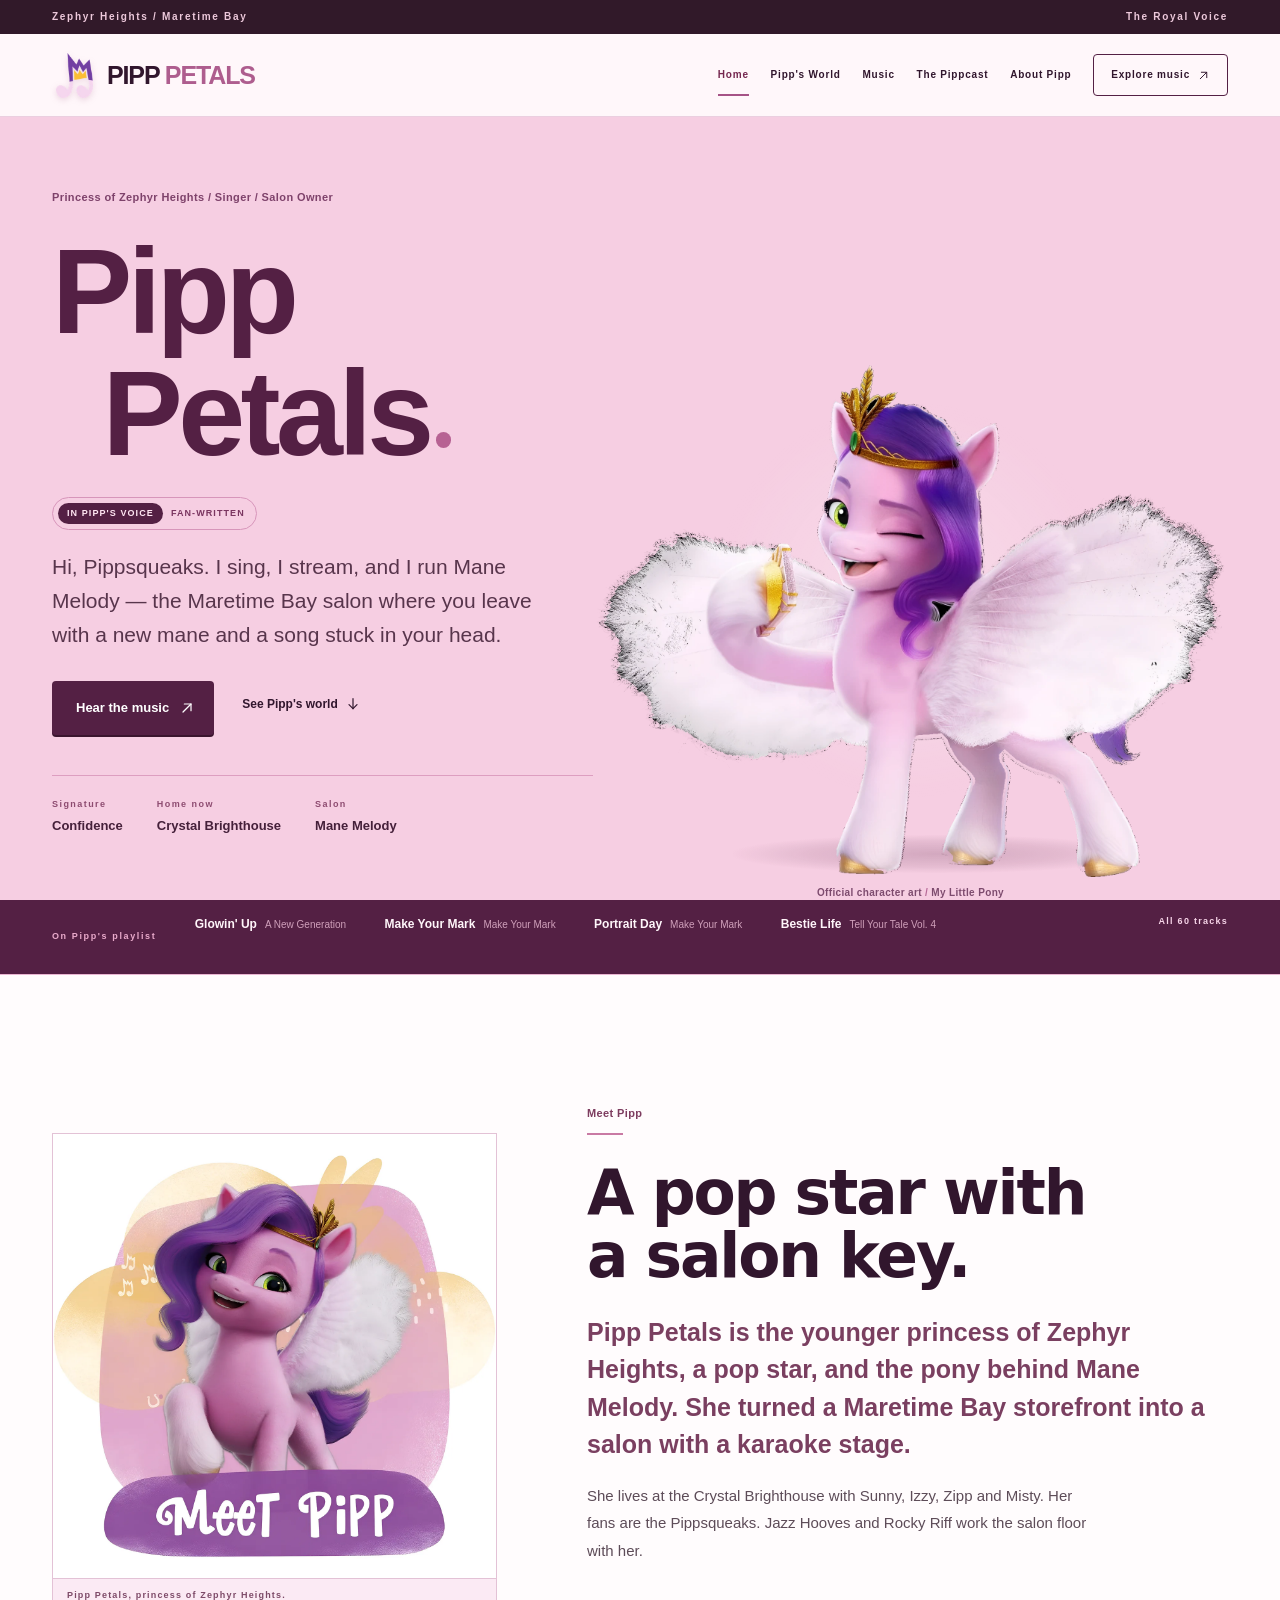
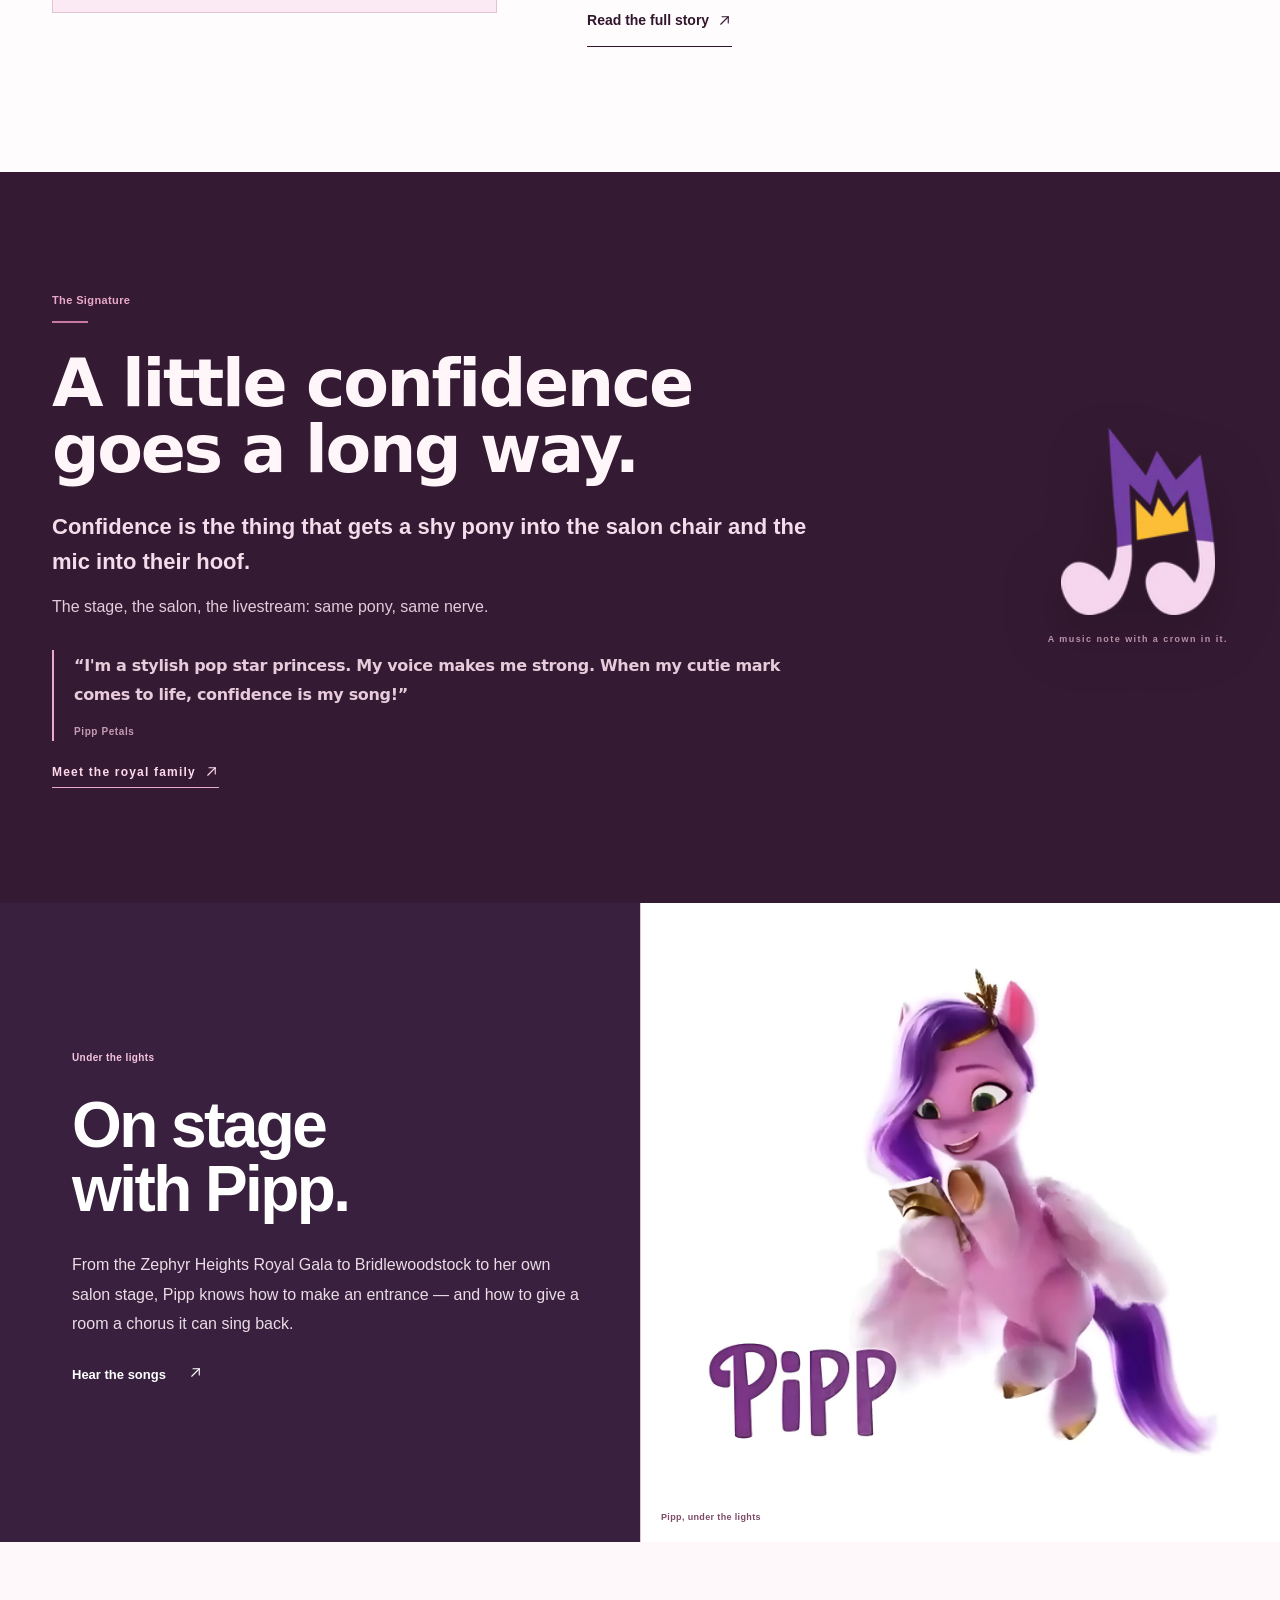
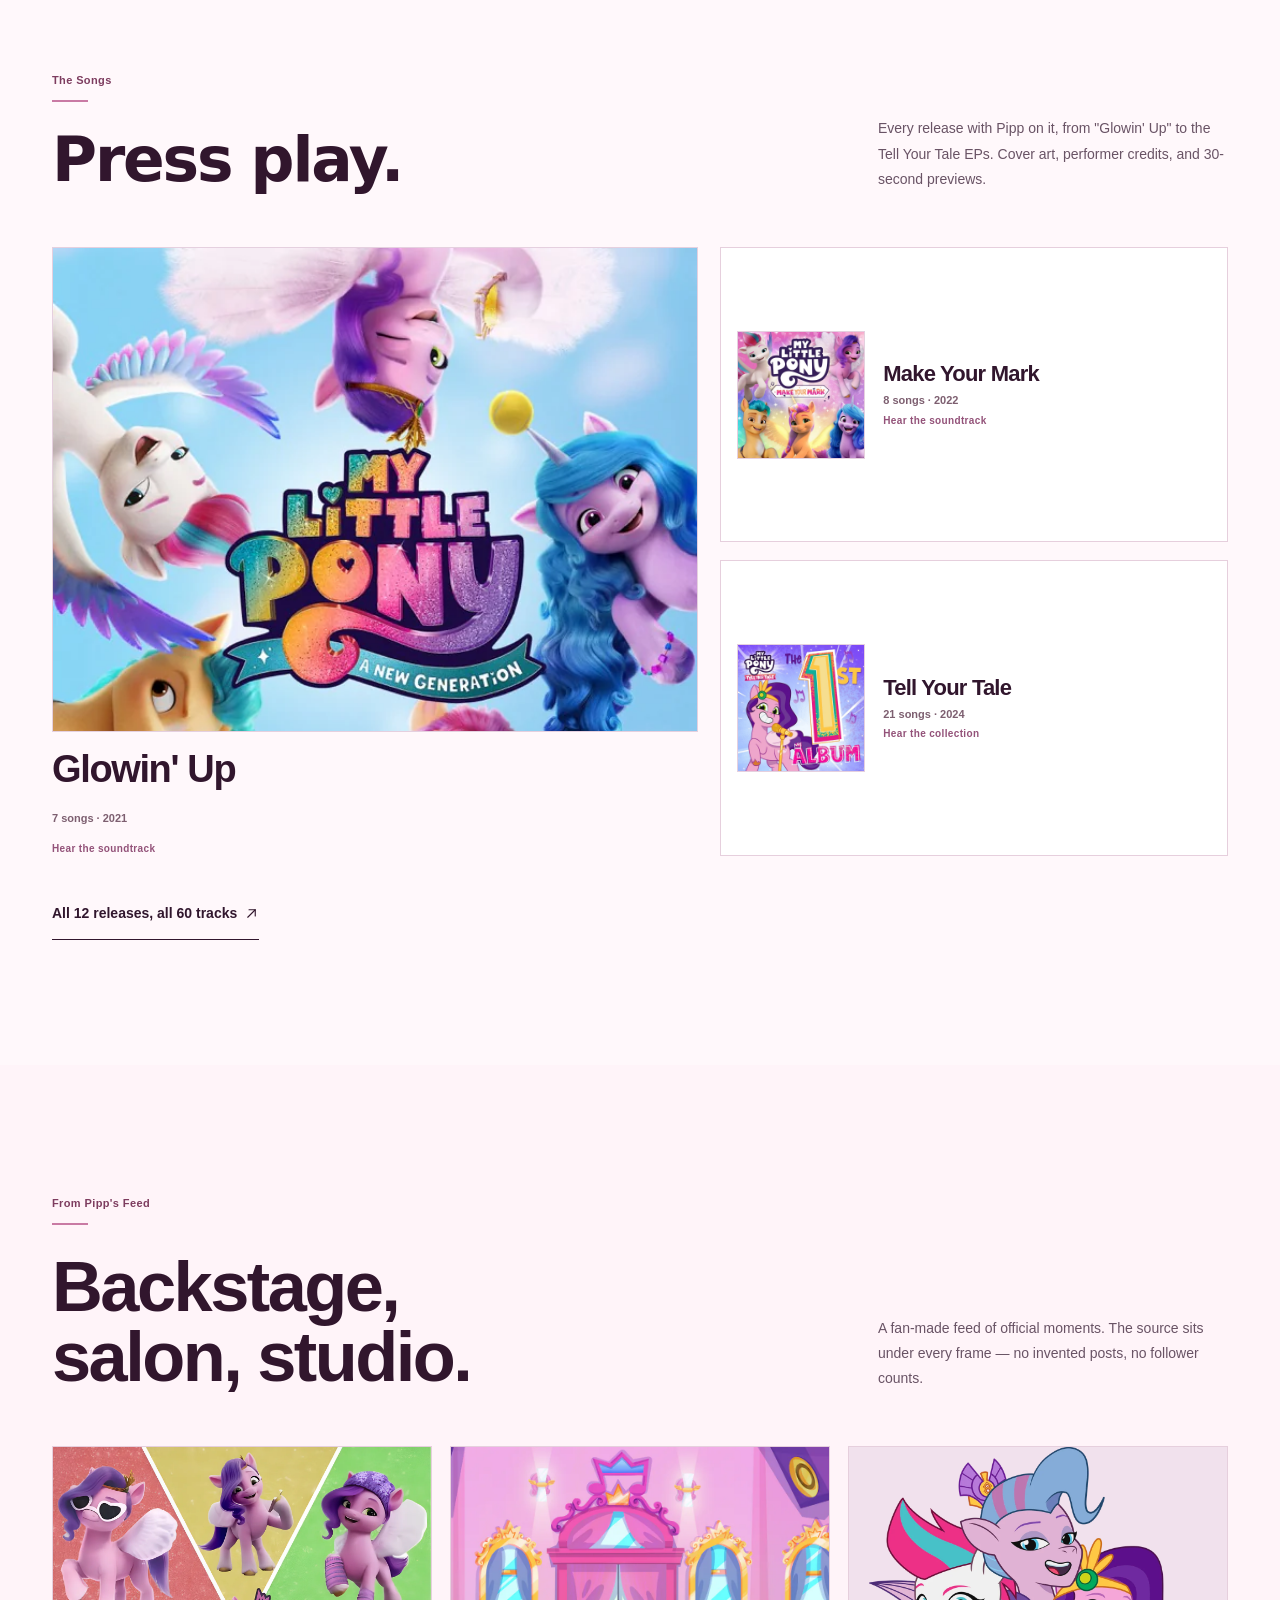
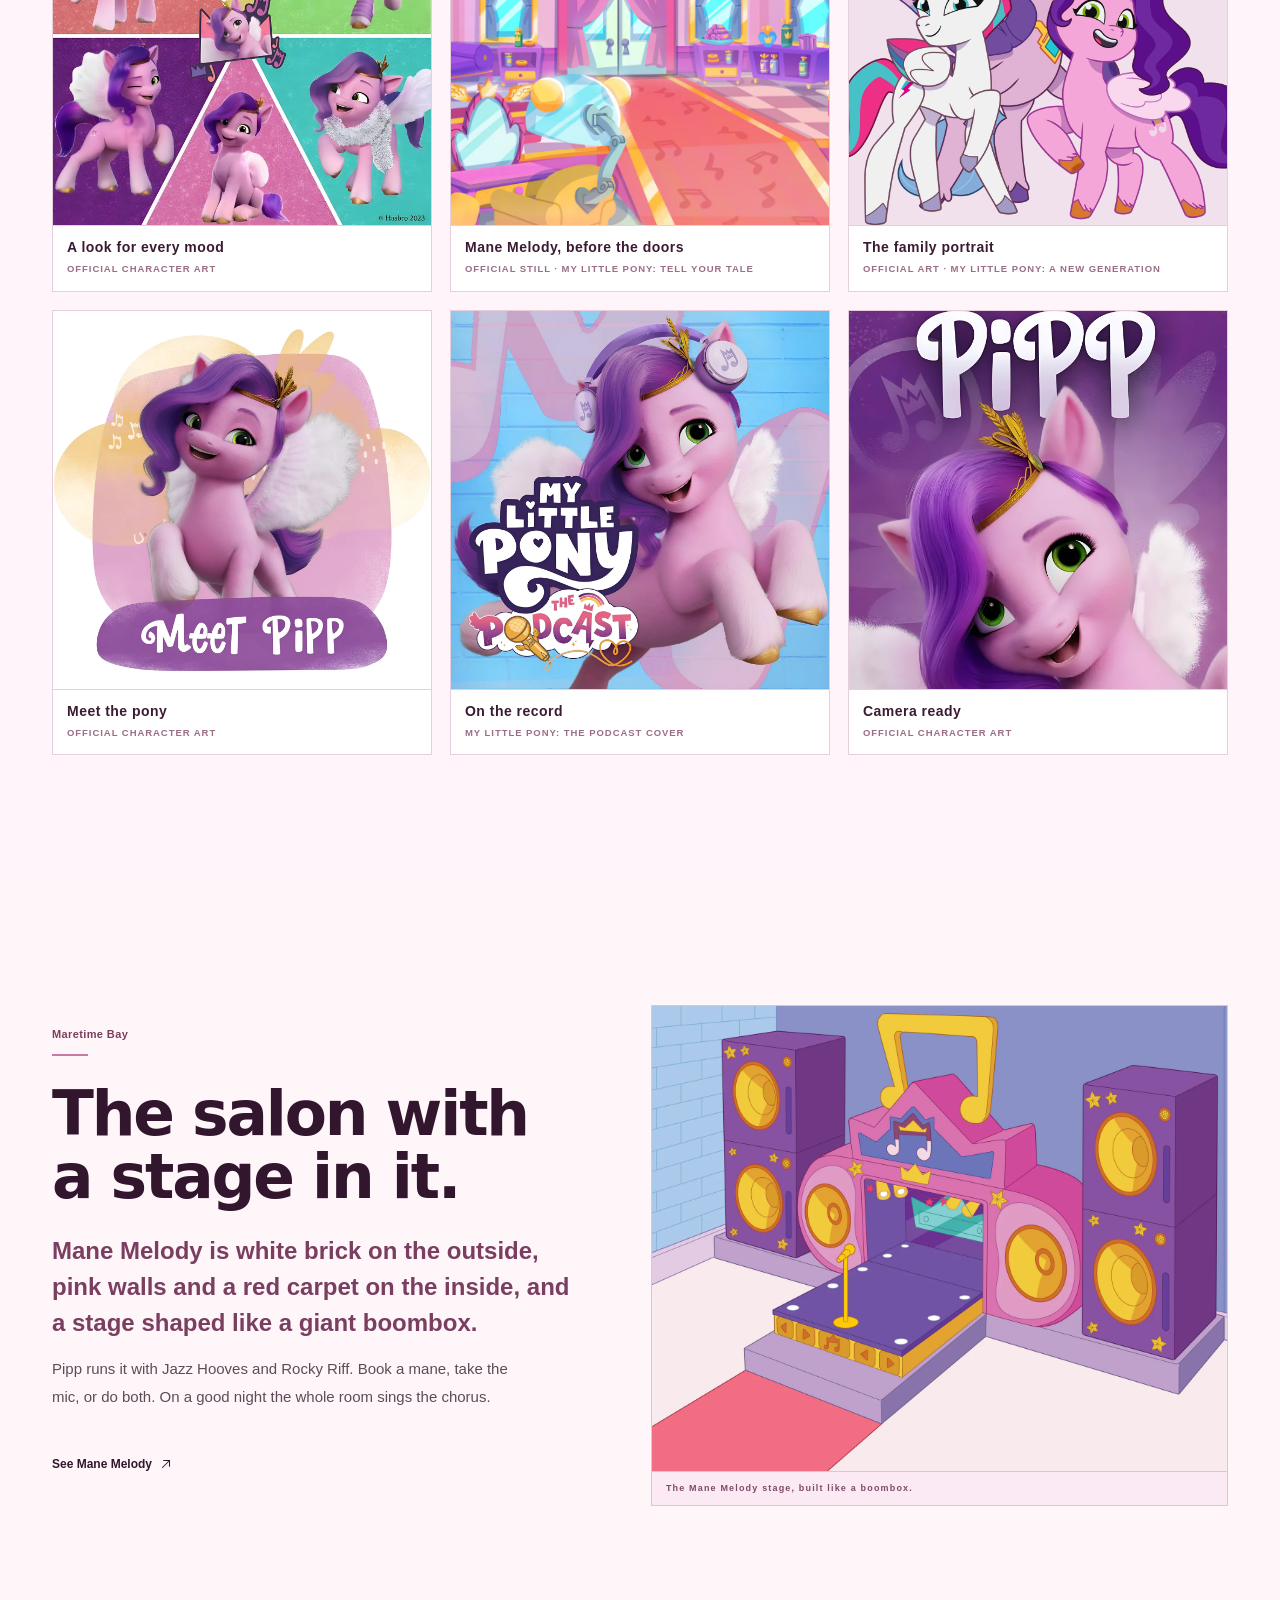
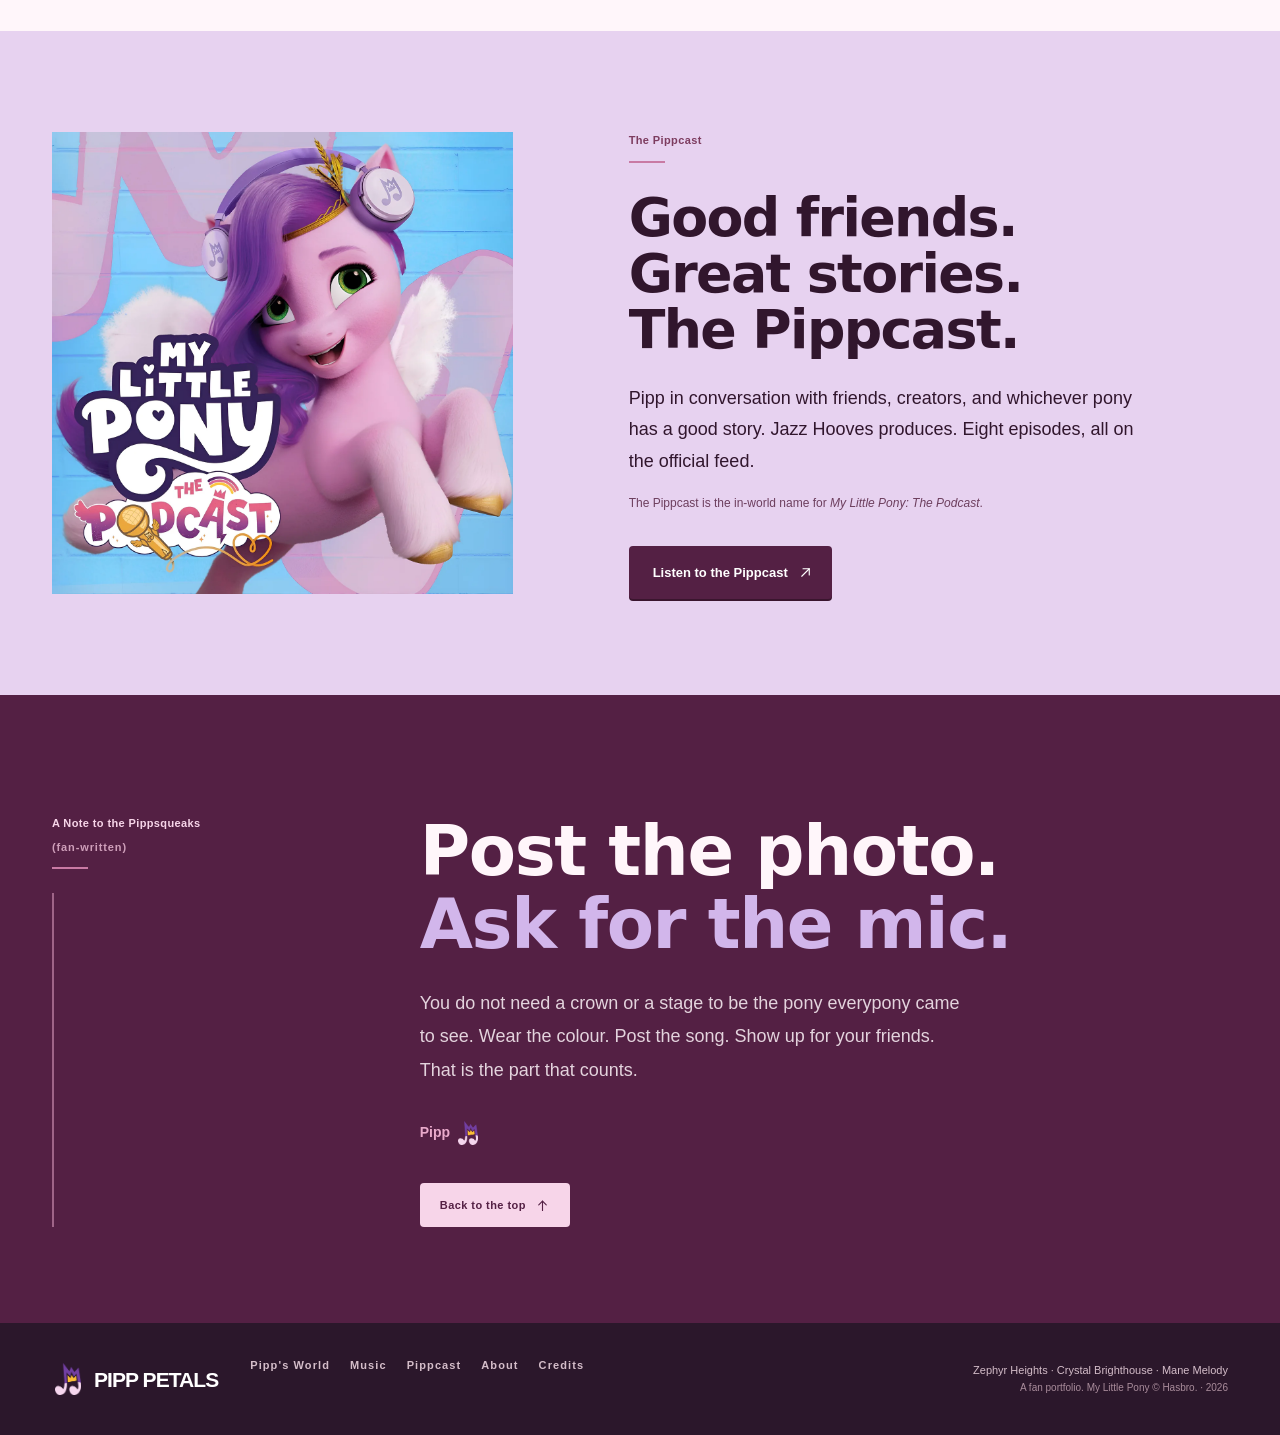
==== index.html @ ed2bafe2 "deploy: rebuild with Pipp's voice, sourced feed, and podcast episodes" ====
<!DOCTYPE html><html lang="en"> <head><meta charset="utf-8"><meta name="viewport" content="width=device-width, initial-scale=1"><meta name="theme-color" content="#fff7fa"><meta name="description" content="Pipp Petals, princess of Zephyr Heights and pop star. Songs, the Crystal Brighthouse, and Mane Melody in Maretime Bay."><meta property="og:title" content="Pipp Petals | The Royal Voice"><meta property="og:description" content="Pipp Petals, princess of Zephyr Heights and pop star. Songs, the Crystal Brighthouse, and Mane Melody in Maretime Bay."><meta property="og:type" content="website"><meta property="og:url" content="https://pipp.pony.my.id/"><meta property="og:image" content="https://pipp.pony.my.id/assets/media/og-cover.jpg"><meta property="og:image:width" content="1200"><meta property="og:image:height" content="630"><meta name="twitter:card" content="summary_large_image"><title>Pipp Petals | The Royal Voice</title><link rel="canonical" href="https://pipp.pony.my.id/"><link rel="icon" type="image/webp" href="/assets/media/pipp-cutiemark.webp"><link rel="apple-touch-icon" href="/assets/media/pipp-cutiemark.webp"><script>
      // Runs before paint: enables JS-only motion and guarantees that a
      // broken motion bundle can never leave content invisible.
      document.documentElement.classList.add('has-js', 'js');
      const failSafe = setTimeout(function () {
        if (!document.documentElement.classList.contains('motion-ready')) {
          document.documentElement.classList.add('motion-failed');
        }
      }, 2600);
      document.fonts?.ready.then(function () {
        clearTimeout(failSafe);
        document.documentElement.classList.add('fonts-ready');
        document.documentElement.classList.remove('motion-failed');
      });
    </script><link rel="stylesheet" href="/_astro/about.cPPnkASS.css">
<link rel="stylesheet" href="/_astro/about.ViKIAbC6.css">
<link rel="stylesheet" href="/_astro/index.CbVmi0BK.css"></head> <body class> <a class="skip-link" href="#main">Skip to content</a> <div class="scroll-progress" aria-hidden="true"></div> <div class="topline" data-astro-cid-3ef6ksr2> <div class="shell" data-astro-cid-3ef6ksr2> <span data-astro-cid-3ef6ksr2>Zephyr Heights <b aria-hidden="true" data-astro-cid-3ef6ksr2>/</b> Maretime Bay</span> <span data-astro-cid-3ef6ksr2>The Royal Voice</span> </div> </div> <header class="site-header" id="top" data-astro-cid-3ef6ksr2> <div class="shell nav-inner" data-astro-cid-3ef6ksr2> <a class="wordmark" href="/" aria-label="Pipp Petals, home" data-astro-cid-3ef6ksr2> <img class="brand-cutiemark" src="/assets/media/pipp-cutiemark.webp" alt="" width="45" height="55" data-astro-cid-3ef6ksr2> <span data-astro-cid-3ef6ksr2>PIPP <em data-astro-cid-3ef6ksr2>PETALS</em></span> </a> <nav class="main-nav" id="main-nav" aria-label="Main navigation" data-astro-cid-3ef6ksr2> <a href="/" data-nav="home" aria-current="page" data-astro-cid-3ef6ksr2> Home </a><a href="/world/" data-nav="world" data-astro-cid-3ef6ksr2> Pipp&#39;s World </a><a href="/music/" data-nav="music" data-astro-cid-3ef6ksr2> Music </a><a href="/podcast/" data-nav="podcast" data-astro-cid-3ef6ksr2> The Pippcast </a><a href="/about/" data-nav="about" data-astro-cid-3ef6ksr2> About Pipp </a> <a class="nav-cta" href="/music/" data-astro-cid-3ef6ksr2>Explore music <svg class width="13" height="13" viewBox="0 0 24 24" fill="none" aria-hidden="true" focusable="false"> <g stroke="currentColor" stroke-width="1.8" stroke-linecap="round" stroke-linejoin="round"> <path d="M6 18 18 6"></path> <path d="M8 6h10v10"></path> </g>             </svg></a> </nav> <button class="menu-toggle" type="button" aria-expanded="false" aria-controls="mobile-nav" aria-label="Open navigation" data-astro-cid-3ef6ksr2> <span data-astro-cid-3ef6ksr2></span><span data-astro-cid-3ef6ksr2></span> </button> </div> </header> <!-- Mobile drawer: a real overlay, so it can never widen the document. --> <div class="mobile-nav" id="mobile-nav" data-open="false" role="dialog" aria-modal="true" aria-label="Site navigation" inert data-astro-cid-3ef6ksr2> <div class="mobile-nav-inner" data-astro-cid-3ef6ksr2> <p class="mobile-nav-eyebrow" data-astro-cid-3ef6ksr2>Menu</p> <nav aria-label="Mobile navigation" data-astro-cid-3ef6ksr2> <ul data-astro-cid-3ef6ksr2> <li style="--i:0" data-astro-cid-3ef6ksr2> <a href="/" aria-current="page" data-astro-cid-3ef6ksr2> <span class="mobile-nav-index" data-astro-cid-3ef6ksr2>01</span> Home </a> </li><li style="--i:1" data-astro-cid-3ef6ksr2> <a href="/world/" data-astro-cid-3ef6ksr2> <span class="mobile-nav-index" data-astro-cid-3ef6ksr2>02</span> Pipp&#39;s World </a> </li><li style="--i:2" data-astro-cid-3ef6ksr2> <a href="/music/" data-astro-cid-3ef6ksr2> <span class="mobile-nav-index" data-astro-cid-3ef6ksr2>03</span> Music </a> </li><li style="--i:3" data-astro-cid-3ef6ksr2> <a href="/podcast/" data-astro-cid-3ef6ksr2> <span class="mobile-nav-index" data-astro-cid-3ef6ksr2>04</span> The Pippcast </a> </li><li style="--i:4" data-astro-cid-3ef6ksr2> <a href="/about/" data-astro-cid-3ef6ksr2> <span class="mobile-nav-index" data-astro-cid-3ef6ksr2>05</span> About Pipp </a> </li> </ul> </nav> <a class="mobile-nav-cta" href="/music/" data-astro-cid-3ef6ksr2>Explore music <svg class width="16" height="16" viewBox="0 0 24 24" fill="none" aria-hidden="true" focusable="false"> <g stroke="currentColor" stroke-width="1.8" stroke-linecap="round" stroke-linejoin="round"> <path d="M6 18 18 6"></path> <path d="M8 6h10v10"></path> </g>             </svg></a> </div> </div>  <main id="main">  <section class="hero hero-v2" aria-labelledby="hero-title" data-astro-cid-j7pv25f6> <div class="shell hero-layout" data-astro-cid-j7pv25f6> <div class="hero-copy" data-astro-cid-j7pv25f6> <p class="hero-overline" data-astro-cid-j7pv25f6>Princess of Zephyr Heights / Singer / Salon Owner</p> <h1 id="hero-title" class="text-display" style="line-height:1.02" data-astro-cid-j7pv25f6> <span class="hero-line" data-astro-cid-j7pv25f6>Pipp</span><span class="hero-line" data-astro-cid-j7pv25f6>Petals<span class="hero-period" data-astro-cid-j7pv25f6>.</span></span> </h1> <p class="voice-chip" data-astro-cid-j7pv25f6><span data-astro-cid-j7pv25f6>In Pipp's voice</span> Fan-written</p> <p class="hero-intro" data-astro-cid-j7pv25f6>Hi, Pippsqueaks. I sing, I stream, and I run Mane Melody — the Maretime Bay salon where you leave with a new mane and a song stuck in your head.</p> <div class="hero-actions" data-astro-cid-j7pv25f6> <a class="pill-link" href="/music/" data-astro-cid-j7pv25f6>Hear the music <svg class width="16" height="16" viewBox="0 0 24 24" fill="none" aria-hidden="true" focusable="false"> <g stroke="currentColor" stroke-width="1.8" stroke-linecap="round" stroke-linejoin="round"> <path d="M6 18 18 6"></path> <path d="M8 6h10v10"></path> </g>             </svg></a> <a class="text-link" href="/world/" data-astro-cid-j7pv25f6>See Pipp's world <svg class width="16" height="16" viewBox="0 0 24 24" fill="none" aria-hidden="true" focusable="false">  <g stroke="currentColor" stroke-width="1.8" stroke-linecap="round" stroke-linejoin="round"> <path d="M12 4v15"></path> <path d="m6 13 6 6 6-6"></path> </g>            </svg></a> </div> <dl class="hero-facts" data-astro-cid-j7pv25f6> <div data-astro-cid-j7pv25f6><dt data-astro-cid-j7pv25f6>Signature</dt><dd data-astro-cid-j7pv25f6>Confidence</dd></div> <div data-astro-cid-j7pv25f6><dt data-astro-cid-j7pv25f6>Home now</dt><dd data-astro-cid-j7pv25f6>Crystal Brighthouse</dd></div> <div data-astro-cid-j7pv25f6><dt data-astro-cid-j7pv25f6>Salon</dt><dd data-astro-cid-j7pv25f6>Mane Melody</dd></div> </dl> </div> <div class="hero-art" data-astro-cid-j7pv25f6> <img class="hero-pony" src="/assets/media/pipp-hero.webp" width="1700" height="1370" alt="Pipp Petals winking with her wings spread and golden tiara" fetchpriority="high" data-astro-cid-j7pv25f6> <p class="hero-image-caption" data-astro-cid-j7pv25f6>Official character art <span aria-hidden="true" data-astro-cid-j7pv25f6>/</span> My Little Pony</p> </div> </div> <div class="setlist" data-astro-cid-j7pv25f6> <div class="shell setlist-inner" data-astro-cid-j7pv25f6> <p class="setlist-label" data-astro-cid-j7pv25f6>On Pipp's playlist</p> <ul data-astro-cid-j7pv25f6> <li data-astro-cid-j7pv25f6><a href="/music/#my-little-pony-a-new-generation-original-motion-picture-soundtrack" data-astro-cid-j7pv25f6><b data-astro-cid-j7pv25f6>Glowin' Up</b><span data-astro-cid-j7pv25f6>A New Generation</span></a></li> <li data-astro-cid-j7pv25f6><a href="/music/#make-your-mark" data-astro-cid-j7pv25f6><b data-astro-cid-j7pv25f6>Make Your Mark</b><span data-astro-cid-j7pv25f6>Make Your Mark</span></a></li> <li data-astro-cid-j7pv25f6><a href="/music/#make-your-mark" data-astro-cid-j7pv25f6><b data-astro-cid-j7pv25f6>Portrait Day</b><span data-astro-cid-j7pv25f6>Make Your Mark</span></a></li> <li data-astro-cid-j7pv25f6><a href="/music/#tell-your-tale-vol-4-ep" data-astro-cid-j7pv25f6><b data-astro-cid-j7pv25f6>Bestie Life</b><span data-astro-cid-j7pv25f6>Tell Your Tale Vol. 4</span></a></li> </ul> <a class="setlist-all" href="/music/" data-astro-cid-j7pv25f6>All 60 tracks</a> </div> </div> </section> <section class="section about" id="about" data-astro-cid-j7pv25f6> <div class="shell intro-grid" data-astro-cid-j7pv25f6> <figure class="intro-poster" data-astro-cid-j7pv25f6> <img height="1400" width="1400" loading="lazy" src="/assets/media/pipp-meet.webp" alt="Official Meet Pipp graphic with Pipp smiling beside floating music notes" data-astro-cid-j7pv25f6> <figcaption data-astro-cid-j7pv25f6>Pipp Petals, princess of Zephyr Heights.</figcaption> </figure> <div class="intro-copy" data-astro-cid-j7pv25f6> <span class="section-label" data-astro-cid-j7pv25f6>Meet Pipp</span> <h2 class="intro-title" data-astro-cid-j7pv25f6>A pop star with a salon key.</h2> <p class="lead" data-astro-cid-j7pv25f6>Pipp Petals is the younger princess of Zephyr Heights, a pop star, and the pony behind Mane Melody. She turned a Maretime Bay storefront into a salon with a karaoke stage.</p> <p data-astro-cid-j7pv25f6>She lives at the Crystal Brighthouse with Sunny, Izzy, Zipp and Misty. Her fans are the Pippsqueaks. Jazz Hooves and Rocky Riff work the salon floor with her.</p> <a class="editorial-link intro-link" href="/about/" data-astro-cid-j7pv25f6>Read the full story <svg class width="15" height="15" viewBox="0 0 24 24" fill="none" aria-hidden="true" focusable="false"> <g stroke="currentColor" stroke-width="1.8" stroke-linecap="round" stroke-linejoin="round"> <path d="M6 18 18 6"></path> <path d="M8 6h10v10"></path> </g>             </svg></a> </div> </div> </section> <section class="confidence" aria-labelledby="confidence-title" data-astro-cid-j7pv25f6> <div class="shell confidence-grid" data-astro-cid-j7pv25f6> <div class="confidence-copy" data-astro-cid-j7pv25f6> <span class="section-label" data-astro-cid-j7pv25f6>The Signature</span> <h2 id="confidence-title" data-astro-cid-j7pv25f6>A little confidence goes a long way.</h2> <p class="confidence-lead" data-astro-cid-j7pv25f6>Confidence is the thing that gets a shy pony into the salon chair and the mic into their hoof.</p> <p data-astro-cid-j7pv25f6>The stage, the salon, the livestream: same pony, same nerve.</p> <blockquote class="pull-quote" data-astro-cid-j7pv25f6> <p data-astro-cid-j7pv25f6>“I'm a stylish pop star princess. My voice makes me strong. When my cutie mark comes to life, confidence is my song!”</p> <footer data-astro-cid-j7pv25f6>Pipp Petals</footer> </blockquote> <a class="confidence-link" href="/world/#family" data-astro-cid-j7pv25f6>Meet the royal family <svg class width="15" height="15" viewBox="0 0 24 24" fill="none" aria-hidden="true" focusable="false"> <g stroke="currentColor" stroke-width="1.8" stroke-linecap="round" stroke-linejoin="round"> <path d="M6 18 18 6"></path> <path d="M8 6h10v10"></path> </g>             </svg></a> </div> <figure class="confidence-mark" data-astro-cid-j7pv25f6> <img src="/assets/media/pipp-cutiemark.webp" width="120" height="146" alt="Pipp Petals' cutie mark: two pale pink music notes beneath a gold crown" loading="lazy" data-astro-cid-j7pv25f6> <figcaption data-astro-cid-j7pv25f6>A music note with a crown in it.</figcaption> </figure> </div> </section> <section class="stage" id="stage" data-astro-cid-j7pv25f6> <div class="stage-image" data-astro-cid-j7pv25f6> <img height="1400" width="1400" loading="lazy" src="/assets/media/pipp-onstage.webp" alt="Pipp Petals holding a microphone" data-astro-cid-j7pv25f6> <p class="stage-caption" data-astro-cid-j7pv25f6>Pipp, under the lights</p> </div> <div class="stage-shade" data-astro-cid-j7pv25f6></div> <div class="shell stage-content" data-astro-cid-j7pv25f6> <p class="stage-kicker" data-astro-cid-j7pv25f6>Under the lights</p> <h2 data-astro-cid-j7pv25f6>On stage with Pipp.</h2> <p data-astro-cid-j7pv25f6>From the Zephyr Heights Royal Gala to Bridlewoodstock to her own salon stage, Pipp knows how to make an entrance — and how to give a room a chorus it can sing back.</p> <a class="stage-link" href="/music/" data-astro-cid-j7pv25f6>Hear the songs <svg class width="15" height="15" viewBox="0 0 24 24" fill="none" aria-hidden="true" focusable="false"> <g stroke="currentColor" stroke-width="1.8" stroke-linecap="round" stroke-linejoin="round"> <path d="M6 18 18 6"></path> <path d="M8 6h10v10"></path> </g>             </svg></a> </div> </section> <section class="section music" id="music" data-astro-cid-j7pv25f6> <div class="shell" data-astro-cid-j7pv25f6> <div class="section-intro" data-astro-cid-j7pv25f6> <div data-astro-cid-j7pv25f6> <span class="section-label" data-astro-cid-j7pv25f6>The Songs</span> <h2 class="music-title" data-astro-cid-j7pv25f6>Press play.</h2> </div> <p data-astro-cid-j7pv25f6>Every release with Pipp on it, from "Glowin' Up" to the Tell Your Tale EPs. Cover art, performer credits, and 30-second previews.</p> </div> <div class="record-cards record-cards--editorial" data-astro-cid-j7pv25f6> <a class="record-card record-card--lead" href="/music/#my-little-pony-a-new-generation-original-motion-picture-soundtrack" data-astro-cid-j7pv25f6> <figure class="record-art" data-astro-cid-j7pv25f6><img src="/assets/media/album-my-little-pony-a-new-generation-original-motion-picture-soundtrack.webp" alt="Official Glowin' Up single cover featuring Pipp" loading="lazy" data-astro-cid-j7pv25f6></figure> <span class="record-name" data-astro-cid-j7pv25f6>Glowin' Up</span><span class="record-meta" data-astro-cid-j7pv25f6>7 songs · 2021</span><span class="record-action" data-astro-cid-j7pv25f6>Hear the soundtrack</span> </a> <div class="record-stack" data-astro-cid-j7pv25f6> <a class="record-card record-card--row" href="/music/#make-your-mark" data-astro-cid-j7pv25f6> <figure class="record-art" data-astro-cid-j7pv25f6><img src="/assets/media/album-make-your-mark.webp" alt="Official Make Your Mark soundtrack cover" loading="lazy" data-astro-cid-j7pv25f6></figure> <span data-astro-cid-j7pv25f6><span class="record-name" data-astro-cid-j7pv25f6>Make Your Mark</span><span class="record-meta" data-astro-cid-j7pv25f6>8 songs · 2022</span><span class="record-action" data-astro-cid-j7pv25f6>Hear the soundtrack</span></span> </a> <a class="record-card record-card--row" href="/music/#tell-your-tale-vol-1" data-astro-cid-j7pv25f6> <figure class="record-art" data-astro-cid-j7pv25f6><img src="/assets/media/album-tell-your-tale-vol-1.webp" alt="Official Tell Your Tale complete collection cover" loading="lazy" data-astro-cid-j7pv25f6></figure> <span data-astro-cid-j7pv25f6><span class="record-name" data-astro-cid-j7pv25f6>Tell Your Tale</span><span class="record-meta" data-astro-cid-j7pv25f6>21 songs · 2024</span><span class="record-action" data-astro-cid-j7pv25f6>Hear the collection</span></span> </a> </div> </div> <a class="editorial-link" href="/music/" data-astro-cid-j7pv25f6>All 12 releases, all 60 tracks <svg class width="15" height="15" viewBox="0 0 24 24" fill="none" aria-hidden="true" focusable="false"> <g stroke="currentColor" stroke-width="1.8" stroke-linecap="round" stroke-linejoin="round"> <path d="M6 18 18 6"></path> <path d="M8 6h10v10"></path> </g>             </svg></a> </div> </section> <section class="section feed" id="feed" data-astro-cid-j7pv25f6> <div class="shell" data-astro-cid-j7pv25f6> <div class="section-intro" data-astro-cid-j7pv25f6> <div data-astro-cid-j7pv25f6> <span class="section-label" data-astro-cid-j7pv25f6>From Pipp's Feed</span> <h2 data-astro-cid-j7pv25f6>Backstage, salon, studio.</h2> </div> <p data-astro-cid-j7pv25f6>A fan-made feed of official moments. The source sits under every frame — no invented posts, no follower counts.</p> </div> <div class="feed-rail" data-embla data-gallery data-astro-cid-j7pv25f6> <div class="embla-viewport" data-embla-viewport data-astro-cid-j7pv25f6> <div class="embla-container feed-grid" data-embla-container data-astro-cid-j7pv25f6> <figure class="feed-card" data-astro-cid-j7pv25f6> <a href="/assets/media/pipp-looks.webp" data-pswp-width="1400" data-pswp-height="1400" aria-label="Open: a look for every mood" data-astro-cid-j7pv25f6> <img height="1400" width="1400" loading="lazy" src="/assets/media/pipp-looks.webp" alt="A collage of Pipp Petals in six different outfits and moods" data-astro-cid-j7pv25f6> </a> <figcaption data-astro-cid-j7pv25f6><strong data-astro-cid-j7pv25f6>A look for every mood</strong><span data-astro-cid-j7pv25f6>Official character art</span></figcaption> </figure> <figure class="feed-card" data-astro-cid-j7pv25f6> <a href="/assets/media/pipp-salon.webp" data-pswp-width="1600" data-pswp-height="900" aria-label="Open: Mane Melody before the doors" data-astro-cid-j7pv25f6> <img height="900" width="1600" loading="lazy" src="/assets/media/pipp-salon.webp" alt="The inside of Mane Melody: pink walls, gold mirrors, styling chairs and a red carpet" data-astro-cid-j7pv25f6> </a> <figcaption data-astro-cid-j7pv25f6><strong data-astro-cid-j7pv25f6>Mane Melody, before the doors</strong><span data-astro-cid-j7pv25f6>Official still · My Little Pony: Tell Your Tale</span></figcaption> </figure> <figure class="feed-card" data-astro-cid-j7pv25f6> <a href="/assets/media/pipp-royal-family.webp" data-pswp-width="1400" data-pswp-height="1256" aria-label="Open: the family portrait" data-astro-cid-j7pv25f6> <img height="1256" width="1400" loading="lazy" src="/assets/media/pipp-royal-family.webp" alt="Zipp Storm, Queen Haven and Pipp Petals standing together" data-astro-cid-j7pv25f6> </a> <figcaption data-astro-cid-j7pv25f6><strong data-astro-cid-j7pv25f6>The family portrait</strong><span data-astro-cid-j7pv25f6>Official art · My Little Pony: A New Generation</span></figcaption> </figure> <figure class="feed-card" data-astro-cid-j7pv25f6> <a href="/assets/media/pipp-meet.webp" data-pswp-width="1400" data-pswp-height="1400" aria-label="Open: meet the pony" data-astro-cid-j7pv25f6> <img height="1400" width="1400" loading="lazy" src="/assets/media/pipp-meet.webp" alt="Meet Pipp graphic with Pipp smiling beside floating music notes" data-astro-cid-j7pv25f6> </a> <figcaption data-astro-cid-j7pv25f6><strong data-astro-cid-j7pv25f6>Meet the pony</strong><span data-astro-cid-j7pv25f6>Official character art</span></figcaption> </figure> <figure class="feed-card" data-astro-cid-j7pv25f6> <a href="/assets/media/pipp-podcast.webp" data-pswp-width="1400" data-pswp-height="1400" aria-label="Open: on the record" data-astro-cid-j7pv25f6> <img height="1400" width="1400" loading="lazy" src="/assets/media/pipp-podcast.webp" alt="The Pippcast artwork with Pipp wearing purple headphones" data-astro-cid-j7pv25f6> </a> <figcaption data-astro-cid-j7pv25f6><strong data-astro-cid-j7pv25f6>On the record</strong><span data-astro-cid-j7pv25f6>My Little Pony: The Podcast cover</span></figcaption> </figure> <figure class="feed-card" data-astro-cid-j7pv25f6> <a href="/assets/media/pipp-cover.webp" data-pswp-width="1400" data-pswp-height="1731" aria-label="Open: camera ready" data-astro-cid-j7pv25f6> <img height="1731" width="1400" loading="lazy" src="/assets/media/pipp-cover.webp" alt="Pipp Petals with her violet mane against a purple backdrop" data-astro-cid-j7pv25f6> </a> <figcaption data-astro-cid-j7pv25f6><strong data-astro-cid-j7pv25f6>Camera ready</strong><span data-astro-cid-j7pv25f6>Official character art</span></figcaption> </figure> </div> </div> <div class="embla-controls" data-astro-cid-j7pv25f6> <button type="button" data-embla-prev aria-label="Previous frame" data-astro-cid-j7pv25f6><svg class width="18" height="18" viewBox="0 0 24 24" fill="none" aria-hidden="true" focusable="false">    <g stroke="currentColor" stroke-width="1.8" stroke-linecap="round" stroke-linejoin="round"> <path d="M20 12H5"></path> <path d="m11 6-6 6 6 6"></path> </g>          </svg></button> <p data-embla-status aria-live="polite" data-astro-cid-j7pv25f6>1 / 6</p> <button type="button" data-embla-next aria-label="Next frame" data-astro-cid-j7pv25f6><svg class width="18" height="18" viewBox="0 0 24 24" fill="none" aria-hidden="true" focusable="false">     <g stroke="currentColor" stroke-width="1.8" stroke-linecap="round" stroke-linejoin="round"> <path d="M4 12h15"></path> <path d="m13 6 6 6-6 6"></path> </g>         </svg></button> </div> </div> </div> </section> <section class="section melody-feature" id="melody" data-astro-cid-j7pv25f6> <div class="shell melody-grid" data-astro-cid-j7pv25f6> <div class="melody-copy" data-astro-cid-j7pv25f6> <span class="section-label" data-astro-cid-j7pv25f6>Maretime Bay</span> <h2 data-astro-cid-j7pv25f6>The salon with a stage in it.</h2> <p class="lead" data-astro-cid-j7pv25f6>Mane Melody is white brick on the outside, pink walls and a red carpet on the inside, and a stage shaped like a giant boombox.</p> <p data-astro-cid-j7pv25f6>Pipp runs it with Jazz Hooves and Rocky Riff. Book a mane, take the mic, or do both. On a good night the whole room sings the chorus.</p> <a class="underline-link" href="/world/#mane-melody" data-astro-cid-j7pv25f6>See Mane Melody <svg class width="14" height="14" viewBox="0 0 24 24" fill="none" aria-hidden="true" focusable="false"> <g stroke="currentColor" stroke-width="1.8" stroke-linecap="round" stroke-linejoin="round"> <path d="M6 18 18 6"></path> <path d="M8 6h10v10"></path> </g>             </svg></a> </div> <figure class="melody-photo" data-astro-cid-j7pv25f6> <img height="1294" width="1600" loading="lazy" src="/assets/media/pipp-melody.webp" alt="The Mane Melody stage, shaped like a giant pink and purple boombox" data-astro-cid-j7pv25f6> <figcaption data-astro-cid-j7pv25f6>The Mane Melody stage, built like a boombox.</figcaption> </figure> </div> </section> <section class="podcast-teaser" data-astro-cid-j7pv25f6> <div class="shell podcast-teaser-inner" data-astro-cid-j7pv25f6> <figure class="teaser-art" data-astro-cid-j7pv25f6> <img src="/assets/media/pipp-podcast.webp" alt="The Pippcast artwork with Pipp in headphones" loading="lazy" width="1400" height="1400" data-astro-cid-j7pv25f6> </figure> <div class="teaser-copy" data-astro-cid-j7pv25f6> <span class="section-label" data-astro-cid-j7pv25f6>The Pippcast</span> <h2 data-astro-cid-j7pv25f6>Good friends. Great stories. The Pippcast.</h2> <p data-astro-cid-j7pv25f6>Pipp in conversation with friends, creators, and whichever pony has a good story. Jazz Hooves produces. Eight episodes, all on the official feed.</p> <p class="teaser-note" data-astro-cid-j7pv25f6>The Pippcast is the in-world name for <em data-astro-cid-j7pv25f6>My Little Pony: The Podcast</em>.</p> <a class="pill-link" href="/podcast/" data-astro-cid-j7pv25f6>Listen to the Pippcast <svg class width="15" height="15" viewBox="0 0 24 24" fill="none" aria-hidden="true" focusable="false"> <g stroke="currentColor" stroke-width="1.8" stroke-linecap="round" stroke-linejoin="round"> <path d="M6 18 18 6"></path> <path d="M8 6h10v10"></path> </g>             </svg></a> </div> </div> </section> <section id="pippsqueaks" class="note-panel" data-astro-cid-j7pv25f6> <div class="shell note-grid" data-astro-cid-j7pv25f6> <aside class="note-side" data-astro-cid-j7pv25f6> <p class="section-label" data-astro-cid-j7pv25f6>A Note to the Pippsqueaks <span data-astro-cid-j7pv25f6>(fan-written)</span></p> <span class="note-rule" aria-hidden="true" data-astro-cid-j7pv25f6></span> </aside> <div class="note-body" data-astro-cid-j7pv25f6> <h2 class="note-title" data-astro-cid-j7pv25f6>Post the photo.<br data-astro-cid-j7pv25f6><em data-astro-cid-j7pv25f6>Ask for the mic.</em></h2> <p class="note-copy" data-astro-cid-j7pv25f6>You do not need a crown or a stage to be the pony everypony came to see. Wear the colour. Post the song. Show up for your friends. That is the part that counts.</p> <p class="note-sign" data-astro-cid-j7pv25f6><span data-astro-cid-j7pv25f6>Pipp</span><img src="/assets/media/pipp-cutiemark.webp" width="24" height="29" alt="" loading="lazy" data-astro-cid-j7pv25f6></p> <a href="#top" class="note-btn" data-astro-cid-j7pv25f6>Back to the top <svg class width="15" height="15" viewBox="0 0 24 24" fill="none" aria-hidden="true" focusable="false">   <g stroke="currentColor" stroke-width="1.8" stroke-linecap="round" stroke-linejoin="round"> <path d="M12 20V5"></path> <path d="m6 11 6-6 6 6"></path> </g>           </svg></a> </div> </div> </section> <script type="module" src="/_astro/index.astro_astro_type_script_index_0_lang.C83pRBqP.js"></script>  </main> <footer class="footer" data-astro-cid-sz7xmlte> <div class="shell footer-inner" data-astro-cid-sz7xmlte> <a href="/" class="footer-brand" aria-label="Pipp Petals, home" data-astro-cid-sz7xmlte> <img src="/assets/media/pipp-cutiemark.webp" alt="" width="32" height="39" loading="lazy" data-astro-cid-sz7xmlte>
PIPP PETALS
</a> <nav class="footer-nav" aria-label="Footer" data-astro-cid-sz7xmlte> <a href="/world/" data-astro-cid-sz7xmlte>Pipp's World</a> <a href="/music/" data-astro-cid-sz7xmlte>Music</a> <a href="/podcast/" data-astro-cid-sz7xmlte>Pippcast</a> <a href="/about/" data-astro-cid-sz7xmlte>About</a> <a href="/credits/" data-astro-cid-sz7xmlte>Credits</a> </nav> <div class="footer-meta" data-astro-cid-sz7xmlte> <p data-astro-cid-sz7xmlte>Zephyr Heights · Crystal Brighthouse · Mane Melody</p> <p class="footer-note" data-astro-cid-sz7xmlte>
A fan portfolio. My Little Pony © Hasbro. <span data-astro-cid-sz7xmlte>·</span> 2026 </p> </div> </div> </footer>  <button class="back-top" type="button" aria-label="Back to top"><svg class width="20" height="20" viewBox="0 0 24 24" fill="none" aria-hidden="true" focusable="false">   <g stroke="currentColor" stroke-width="1.8" stroke-linecap="round" stroke-linejoin="round"> <path d="M12 20V5"></path> <path d="m6 11 6-6 6 6"></path> </g>           </svg></button> <script type="module" src="/_astro/Base.astro_astro_type_script_index_0_lang.uuHdIfp0.js"></script> </body> </html>
---- _astro/about.cPPnkASS.css ----
/*! PhotoSwipe main CSS by Dmytro Semenov | photoswipe.com */.pswp{--pswp-bg: #000;--pswp-placeholder-bg: #222;--pswp-root-z-index: 100000;--pswp-preloader-color: rgba(79, 79, 79, .4);--pswp-preloader-color-secondary: rgba(255, 255, 255, .9);--pswp-icon-color: #fff;--pswp-icon-color-secondary: #4f4f4f;--pswp-icon-stroke-color: #4f4f4f;--pswp-icon-stroke-width: 2px;--pswp-error-text-color: var(--pswp-icon-color)}.pswp{position:fixed;top:0;left:0;width:100%;height:100%;z-index:var(--pswp-root-z-index);display:none;touch-action:none;outline:0;opacity:.003;contain:layout style size;-webkit-tap-highlight-color:rgba(0,0,0,0)}.pswp:focus{outline:0}.pswp *{box-sizing:border-box}.pswp img{max-width:none}.pswp--open{display:block}.pswp,.pswp__bg{transform:translateZ(0);will-change:opacity}.pswp__bg{opacity:.005;background:var(--pswp-bg)}.pswp,.pswp__scroll-wrap{overflow:hidden}.pswp__scroll-wrap,.pswp__bg,.pswp__container,.pswp__item,.pswp__content,.pswp__img,.pswp__zoom-wrap{position:absolute;top:0;left:0;width:100%;height:100%}.pswp__img,.pswp__zoom-wrap{width:auto;height:auto}.pswp--click-to-zoom.pswp--zoom-allowed .pswp__img{cursor:-webkit-zoom-in;cursor:-moz-zoom-in;cursor:zoom-in}.pswp--click-to-zoom.pswp--zoomed-in .pswp__img{cursor:move;cursor:-webkit-grab;cursor:-moz-grab;cursor:grab}.pswp--click-to-zoom.pswp--zoomed-in .pswp__img:active{cursor:-webkit-grabbing;cursor:-moz-grabbing;cursor:grabbing}.pswp--no-mouse-drag.pswp--zoomed-in .pswp__img,.pswp--no-mouse-drag.pswp--zoomed-in .pswp__img:active,.pswp__img{cursor:-webkit-zoom-out;cursor:-moz-zoom-out;cursor:zoom-out}.pswp__container,.pswp__img,.pswp__button,.pswp__counter{-webkit-user-select:none;-moz-user-select:none;-ms-user-select:none;user-select:none}.pswp__item{z-index:1;overflow:hidden}.pswp__hidden{display:none!important}.pswp__content{pointer-events:none}.pswp__content>*{pointer-events:auto}.pswp__error-msg-container{display:grid}.pswp__error-msg{margin:auto;font-size:1em;line-height:1;color:var(--pswp-error-text-color)}.pswp .pswp__hide-on-close{opacity:.005;will-change:opacity;transition:opacity var(--pswp-transition-duration) cubic-bezier(.4,0,.22,1);z-index:10;pointer-events:none}.pswp--ui-visible .pswp__hide-on-close{opacity:1;pointer-events:auto}.pswp__button{position:relative;display:block;width:50px;height:60px;padding:0;margin:0;overflow:hidden;cursor:pointer;background:none;border:0;box-shadow:none;opacity:.85;-webkit-appearance:none;-webkit-touch-callout:none}.pswp__button:hover,.pswp__button:active,.pswp__button:focus{transition:none;padding:0;background:none;border:0;box-shadow:none;opacity:1}.pswp__button:disabled{opacity:.3;cursor:auto}.pswp__icn{fill:var(--pswp-icon-color);color:var(--pswp-icon-color-secondary)}.pswp__icn{position:absolute;top:14px;left:9px;width:32px;height:32px;overflow:hidden;pointer-events:none}.pswp__icn-shadow{stroke:var(--pswp-icon-stroke-color);stroke-width:var(--pswp-icon-stroke-width);fill:none}.pswp__icn:focus{outline:0}div.pswp__img--placeholder,.pswp__img--with-bg{background:var(--pswp-placeholder-bg)}.pswp__top-bar{position:absolute;left:0;top:0;width:100%;height:60px;display:flex;flex-direction:row;justify-content:flex-end;z-index:10;pointer-events:none!important}.pswp__top-bar>*{pointer-events:auto;will-change:opacity}.pswp__button--close{margin-right:6px}.pswp__button--arrow{position:absolute;width:75px;height:100px;top:50%;margin-top:-50px}.pswp__button--arrow:disabled{display:none;cursor:default}.pswp__button--arrow .pswp__icn{top:50%;margin-top:-30px;width:60px;height:60px;background:none;border-radius:0}.pswp--one-slide .pswp__button--arrow{display:none}.pswp--touch .pswp__button--arrow{visibility:hidden}.pswp--has_mouse .pswp__button--arrow{visibility:visible}.pswp__button--arrow--prev{right:auto;left:0}.pswp__button--arrow--next{right:0}.pswp__button--arrow--next .pswp__icn{left:auto;right:14px;transform:scaleX(-1)}.pswp__button--zoom{display:none}.pswp--zoom-allowed .pswp__button--zoom{display:block}.pswp--zoomed-in .pswp__zoom-icn-bar-v{display:none}.pswp__preloader{position:relative;overflow:hidden;width:50px;height:60px;margin-right:auto}.pswp__preloader .pswp__icn{opacity:0;transition:opacity .2s linear;animation:pswp-clockwise .6s linear infinite}.pswp__preloader--active .pswp__icn{opacity:.85}@keyframes pswp-clockwise{0%{transform:rotate(0)}to{transform:rotate(360deg)}}.pswp__counter{height:30px;margin-top:15px;margin-inline-start:20px;font-size:14px;line-height:30px;color:var(--pswp-icon-color);text-shadow:1px 1px 3px var(--pswp-icon-color-secondary);opacity:.85}.pswp--one-slide .pswp__counter{display:none}
---- _astro/about.ViKIAbC6.css ----
@font-face{font-family:Syne Variable;font-style:normal;font-display:swap;font-weight:400 800;src:url(/_astro/syne-greek-wght-normal.5tOOQDeJ.woff2) format("woff2-variations");unicode-range:U+0370-0377,U+037A-037F,U+0384-038A,U+038C,U+038E-03A1,U+03A3-03FF}@font-face{font-family:Syne Variable;font-style:normal;font-display:swap;font-weight:400 800;src:url(/_astro/syne-latin-ext-wght-normal.JjI8ZrW1.woff2) format("woff2-variations");unicode-range:U+0100-02BA,U+02BD-02C5,U+02C7-02CC,U+02CE-02D7,U+02DD-02FF,U+0304,U+0308,U+0329,U+1D00-1DBF,U+1E00-1E9F,U+1EF2-1EFF,U+2020,U+20A0-20AB,U+20AD-20C0,U+2113,U+2C60-2C7F,U+A720-A7FF}@font-face{font-family:Syne Variable;font-style:normal;font-display:swap;font-weight:400 800;src:url(/_astro/syne-latin-wght-normal.BVsvWWA4.woff2) format("woff2-variations");unicode-range:U+0000-00FF,U+0131,U+0152-0153,U+02BB-02BC,U+02C6,U+02DA,U+02DC,U+0304,U+0308,U+0329,U+2000-206F,U+20AC,U+2122,U+2191,U+2193,U+2212,U+2215,U+FEFF,U+FFFD}@font-face{font-family:DM Sans Variable;font-style:normal;font-display:swap;font-weight:100 1000;src:url(/_astro/dm-sans-latin-ext-wght-normal.BOFOeGcA.woff2) format("woff2-variations");unicode-range:U+0100-02BA,U+02BD-02C5,U+02C7-02CC,U+02CE-02D7,U+02DD-02FF,U+0304,U+0308,U+0329,U+1D00-1DBF,U+1E00-1E9F,U+1EF2-1EFF,U+2020,U+20A0-20AB,U+20AD-20C0,U+2113,U+2C60-2C7F,U+A720-A7FF}@font-face{font-family:DM Sans Variable;font-style:normal;font-display:swap;font-weight:100 1000;src:url(/_astro/dm-sans-latin-wght-normal.Xz1IZZA0.woff2) format("woff2-variations");unicode-range:U+0000-00FF,U+0131,U+0152-0153,U+02BB-02BC,U+02C6,U+02DA,U+02DC,U+0304,U+0308,U+0329,U+2000-206F,U+20AC,U+2122,U+2191,U+2193,U+2212,U+2215,U+FEFF,U+FFFD}/*! tailwindcss v4.3.4 | MIT License | https://tailwindcss.com */@layer properties{@supports (((-webkit-hyphens:none)) and (not (margin-trim:block))) or ((-moz-orient:inline) and (not (color:rgb(from red r g b)))){*,:before,:after,::backdrop{--tw-scale-x:1;--tw-scale-y:1;--tw-scale-z:1;--tw-rotate-x:initial;--tw-rotate-y:initial;--tw-rotate-z:initial;--tw-skew-x:initial;--tw-skew-y:initial;--tw-space-y-reverse:0;--tw-space-x-reverse:0;--tw-divide-y-reverse:0;--tw-border-style:solid;--tw-gradient-position:initial;--tw-gradient-from:#0000;--tw-gradient-via:#0000;--tw-gradient-to:#0000;--tw-gradient-stops:initial;--tw-gradient-via-stops:initial;--tw-gradient-from-position:0%;--tw-gradient-via-position:50%;--tw-gradient-to-position:100%;--tw-leading:initial;--tw-font-weight:initial;--tw-tracking:initial;--tw-shadow:0 0 #0000;--tw-shadow-color:initial;--tw-shadow-alpha:100%;--tw-inset-shadow:0 0 #0000;--tw-inset-shadow-color:initial;--tw-inset-shadow-alpha:100%;--tw-ring-color:initial;--tw-ring-shadow:0 0 #0000;--tw-inset-ring-color:initial;--tw-inset-ring-shadow:0 0 #0000;--tw-ring-inset:initial;--tw-ring-offset-width:0px;--tw-ring-offset-color:#fff;--tw-ring-offset-shadow:0 0 #0000;--tw-outline-style:solid;--tw-blur:initial;--tw-brightness:initial;--tw-contrast:initial;--tw-grayscale:initial;--tw-hue-rotate:initial;--tw-invert:initial;--tw-opacity:initial;--tw-saturate:initial;--tw-sepia:initial;--tw-drop-shadow:initial;--tw-drop-shadow-color:initial;--tw-drop-shadow-alpha:100%;--tw-drop-shadow-size:initial;--tw-backdrop-blur:initial;--tw-backdrop-brightness:initial;--tw-backdrop-contrast:initial;--tw-backdrop-grayscale:initial;--tw-backdrop-hue-rotate:initial;--tw-backdrop-invert:initial;--tw-backdrop-opacity:initial;--tw-backdrop-saturate:initial;--tw-backdrop-sepia:initial;--tw-duration:initial;--tw-ease:initial;--tw-text-shadow-color:initial;--tw-text-shadow-alpha:100%;--tw-translate-x:0;--tw-translate-y:0;--tw-translate-z:0}}}@layer theme{:root,:host{--font-sans:-apple-system, BlinkMacSystemFont, "Segoe UI", Roboto, "Helvetica Neue", "Noto Sans", Arial, sans-serif, "Apple Color Emoji", "Segoe UI Emoji", "Segoe UI Symbol", "Noto Color Emoji";--font-serif:ui-serif, Georgia, Cambria, "Times New Roman", Times, serif;--font-mono:ui-monospace, SFMono-Regular, Menlo, Monaco, Consolas, "Liberation Mono", "Courier New", monospace;--color-red-500:oklch(63.7% .237 25.331);--color-red-600:oklch(57.7% .245 27.325);--color-red-700:oklch(50.5% .213 27.518);--color-yellow-500:oklch(79.5% .184 86.047);--color-yellow-600:oklch(68.1% .162 75.834);--color-green-500:oklch(72.3% .219 149.579);--color-green-600:oklch(62.7% .194 149.214);--color-blue-50:oklch(97% .014 254.604);--color-blue-100:oklch(93.2% .032 255.585);--color-blue-200:oklch(88.2% .059 254.128);--color-blue-300:oklch(80.9% .105 251.813);--color-blue-400:oklch(70.7% .165 254.624);--color-blue-500:oklch(62.3% .214 259.815);--color-blue-600:oklch(54.6% .245 262.881);--color-blue-700:oklch(48.8% .243 264.376);--color-blue-800:oklch(42.4% .199 265.638);--color-blue-900:oklch(37.9% .146 265.522);--color-purple-500:oklch(62.7% .265 303.9);--color-purple-600:oklch(55.8% .288 302.321);--color-pink-500:oklch(65.6% .241 354.308);--color-gray-50:oklch(98.5% .002 247.839);--color-gray-100:oklch(96.7% .003 264.542);--color-gray-200:oklch(92.8% .006 264.531);--color-gray-300:oklch(87.2% .01 258.338);--color-gray-400:oklch(70.7% .022 261.325);--color-gray-500:oklch(55.1% .027 264.364);--color-gray-600:oklch(44.6% .03 256.802);--color-gray-700:oklch(37.3% .034 259.733);--color-gray-800:oklch(27.8% .033 256.848);--color-gray-900:oklch(21% .034 264.665);--color-gray-950:oklch(13% .028 261.692);--color-black:#000;--color-white:#fff;--spacing:.25rem;--breakpoint-xl:80rem;--container-sm:24rem;--container-md:28rem;--container-2xl:42rem;--container-4xl:56rem;--container-7xl:80rem;--text-xs:.75rem;--text-xs--line-height:calc(1 / .75);--text-sm:.875rem;--text-sm--line-height:calc(1.25 / .875);--text-base:1rem;--text-base--line-height: 1.5 ;--text-lg:1.125rem;--text-lg--line-height:calc(1.75 / 1.125);--text-xl:1.25rem;--text-xl--line-height:calc(1.75 / 1.25);--text-2xl:1.5rem;--text-2xl--line-height:calc(2 / 1.5);--text-3xl:1.875rem;--text-3xl--line-height: 1.2 ;--text-4xl:2.25rem;--text-4xl--line-height:calc(2.5 / 2.25);--text-5xl:3rem;--text-5xl--line-height:1;--text-6xl:3.75rem;--text-6xl--line-height:1;--font-weight-thin:100;--font-weight-light:300;--font-weight-normal:400;--font-weight-medium:500;--font-weight-semibold:600;--font-weight-bold:700;--font-weight-black:900;--tracking-tighter:-.05em;--tracking-tight:-.025em;--tracking-normal:0em;--tracking-wide:.025em;--tracking-wider:.05em;--tracking-widest:.1em;--leading-tight:1.25;--leading-snug:1.375;--leading-normal:1.5;--leading-relaxed:1.625;--leading-loose:2;--radius-sm:.25rem;--radius-md:.375rem;--radius-lg:.5rem;--radius-xl:.75rem;--radius-2xl:1rem;--radius-3xl:1.5rem;--shadow-sm:0 1px 3px 0 #0000001a, 0 1px 2px -1px #0000001a;--shadow-md:0 4px 6px -1px #0000001a, 0 2px 4px -2px #0000001a;--shadow-lg:0 10px 15px -3px #0000001a, 0 4px 6px -4px #0000001a;--shadow-xl:0 20px 25px -5px #0000001a, 0 8px 10px -6px #0000001a;--shadow-2xl:0 25px 50px -12px #00000040;--ease-out:cubic-bezier(0, 0, .2, 1);--ease-in-out:cubic-bezier(.4, 0, .2, 1);--animate-spin:spin 1s linear infinite;--animate-pulse:pulse 2s cubic-bezier(.4, 0, .6, 1) infinite;--animate-bounce:bounce 1s infinite;--aspect-video:16 / 9;--default-transition-duration:.15s;--default-transition-timing-function:cubic-bezier(.4, 0, .2, 1);--default-font-family:var(--font-sans);--default-mono-font-family:var(--font-mono);--color-ink:#31162d;--color-royal:#542044;--color-pink:#f7d5e9;--color-rose:#e9aacb;--color-pale:#fff6fa;--color-lavender:#d2b6eb;--color-paper:#fffcfd;--font-display:"Syne", "DM Sans", ui-sans-serif, system-ui, sans-serif;--font-body:"DM Sans", ui-sans-serif, system-ui, sans-serif;--text-display:clamp(2.5rem, 7vw, 5.2rem);--text-display--line-height:1;--ease-out-quint:cubic-bezier(.22, 1, .36, 1)}}@layer base{*,:after,:before,::backdrop{box-sizing:border-box;border:0 solid;margin:0;padding:0}::file-selector-button{box-sizing:border-box;border:0 solid;margin:0;padding:0}html,:host{-webkit-text-size-adjust:100%;tab-size:4;line-height:1.5;font-family:var(--default-font-family,-apple-system, BlinkMacSystemFont, "Segoe UI", Roboto, "Helvetica Neue", "Noto Sans", Arial, sans-serif, "Apple Color Emoji", "Segoe UI Emoji", "Segoe UI Symbol", "Noto Color Emoji");font-feature-settings:var(--default-font-feature-settings,normal);font-variation-settings:var(--default-font-variation-settings,normal);-webkit-tap-highlight-color:transparent}hr{height:0;color:inherit;border-top-width:1px}abbr:where([title]){-webkit-text-decoration:underline dotted;text-decoration:underline dotted}h1,h2,h3,h4,h5,h6{font-size:inherit;font-weight:inherit}a{color:inherit;-webkit-text-decoration:inherit;text-decoration:inherit}b,strong{font-weight:bolder}code,kbd,samp,pre{font-family:var(--default-mono-font-family,ui-monospace, SFMono-Regular, Menlo, Monaco, Consolas, "Liberation Mono", "Courier New", monospace);font-feature-settings:var(--default-mono-font-feature-settings,normal);font-variation-settings:var(--default-mono-font-variation-settings,normal);font-size:1em}small{font-size:80%}sub,sup{vertical-align:baseline;font-size:75%;line-height:0;position:relative}sub{bottom:-.25em}sup{top:-.5em}table{text-indent:0;border-color:inherit;border-collapse:collapse}:-moz-focusring:where(:not(iframe)){outline:auto}progress{vertical-align:baseline}summary{display:list-item}ol,ul,menu{list-style:none}img,svg,video,canvas,audio,iframe,embed,object{vertical-align:middle;display:block}img,video{max-width:100%;height:auto}button,input,select,optgroup,textarea{font:inherit;font-feature-settings:inherit;font-variation-settings:inherit;letter-spacing:inherit;color:inherit;opacity:1;background-color:#0000;border-radius:0}::file-selector-button{font:inherit;font-feature-settings:inherit;font-variation-settings:inherit;letter-spacing:inherit;color:inherit;opacity:1;background-color:#0000;border-radius:0}:where(select:is([multiple],[size])) optgroup{font-weight:bolder}:where(select:is([multiple],[size])) optgroup option{padding-inline-start:20px}::file-selector-button{margin-inline-end:4px}::placeholder{opacity:1}@supports (not ((-webkit-appearance:-apple-pay-button))) or (contain-intrinsic-size:1px){::placeholder{color:currentColor}@supports (color:color-mix(in lab,red,red)){::placeholder{color:color-mix(in oklab,currentcolor 50%,transparent)}}}textarea{resize:vertical}::-webkit-search-decoration{-webkit-appearance:none}::-webkit-date-and-time-value{min-height:1lh;text-align:inherit}::-webkit-datetime-edit{display:inline-flex}::-webkit-datetime-edit-fields-wrapper{padding:0}::-webkit-datetime-edit{padding-block:0}::-webkit-datetime-edit-year-field{padding-block:0}::-webkit-datetime-edit-month-field{padding-block:0}::-webkit-datetime-edit-day-field{padding-block:0}::-webkit-datetime-edit-hour-field{padding-block:0}::-webkit-datetime-edit-minute-field{padding-block:0}::-webkit-datetime-edit-second-field{padding-block:0}::-webkit-datetime-edit-millisecond-field{padding-block:0}::-webkit-datetime-edit-meridiem-field{padding-block:0}::-webkit-calendar-picker-indicator{line-height:1}:-moz-ui-invalid{box-shadow:none}button,input:where([type=button],[type=reset],[type=submit]){appearance:button}::file-selector-button{appearance:button}::-webkit-inner-spin-button{height:auto}::-webkit-outer-spin-button{height:auto}[hidden]:where(:not([hidden=until-found])){display:none!important}html{-webkit-text-size-adjust:100%}body{background:var(--color-paper);min-width:320px;color:var(--color-ink);font-family:var(--font-body);-webkit-font-smoothing:antialiased;text-rendering:optimizelegibility;margin:0}h1,h2,h3{text-wrap:balance;overflow-wrap:break-word;-webkit-hyphens:none;hyphens:none}img,video,svg{max-width:100%}:focus-visible{outline-offset:3px;border-radius:2px;outline:3px solid #ae428d}::selection{color:#31162d;background:#f0c4dd}html.menu-open,html.menu-open body{touch-action:none;overflow:hidden}}@layer legacy{:root{--ink:#31162d;--royal:#542044;--berry:#75274f;--pink:#f7d5e9;--rose:#e9aacb;--pale:#fff6fa;--lavender:#d2b6eb;--gold:#d6a35c;--white:#fffcfd;--hairline:#e8d2dd;--display:"Syne","DM Sans",sans-serif;--body:"DM Sans",Arial,sans-serif}*,:before,:after{box-sizing:border-box}html{scroll-behavior:smooth}body{background:var(--white);min-width:320px;color:var(--ink);font-family:var(--body);-webkit-font-smoothing:antialiased;margin:0;overflow-x:clip}a{color:inherit;text-decoration:none}img{max-width:100%;display:block}button,input{font:inherit}button{cursor:pointer}[hidden]{display:none!important}.shell{width:min(1370px,100% - 104px);margin-inline:auto}.section{padding:125px 0}.skip-link{z-index:150;background:#fff;padding:12px 15px;position:fixed;top:-75px;left:12px}.skip-link:focus{top:12px}:focus-visible{outline-offset:4px;outline:3px solid #ae428d}.sr-only{white-space:nowrap;clip-path:inset(50%);border:0;width:1px;height:1px;margin:-1px;padding:0;position:absolute;overflow:hidden}.topline{color:#edc9db;background:#311929}.topline .shell{font:700 10px/1.4 var(--body);letter-spacing:.17em;justify-content:space-between;padding-block:10px;display:flex}.site-header{z-index:100;-webkit-backdrop-filter:blur(18px);backdrop-filter:blur(18px);background:#fff7faed;border-bottom:1px solid #ebcfe0;position:sticky;top:0}.nav-inner{justify-content:space-between;align-items:center;gap:25px;min-height:82px;display:flex}.wordmark,.footer-brand{font:800 25px/1 var(--display);letter-spacing:-.045em;white-space:nowrap;align-items:center;gap:10px;display:flex}.wordmark em{color:#ae5d8e;font-style:normal}.brand-cutiemark{object-fit:contain;filter:drop-shadow(0 2px 3px #994f7930);width:45px;height:45px}.main-nav{align-items:center;gap:clamp(13px,1.7vw,27px);display:flex;position:relative}.main-nav a{font:750 10px/1.4 var(--body);letter-spacing:.08em;white-space:nowrap;padding:12px 0;position:relative}.main-nav a:hover,.main-nav a[aria-current=true]{color:#ad5287}.main-nav .nav-cta{border:1px solid var(--royal);border-radius:100px;padding:13px 17px}.menu-toggle{background:0 0;border:0;flex-direction:column;justify-content:center;align-items:center;gap:6px;min-width:46px;min-height:46px;display:none}.menu-toggle span{background:var(--ink);border-radius:5px;width:24px;height:2px}.hero{background:#f6cee2;position:relative;overflow:hidden}.hero-layout{grid-template-columns:.9fr 1.1fr;align-items:center;min-height:704px;display:grid;position:relative}.hero-copy{z-index:5;padding:76px 0 90px;position:relative}.hero-overline{letter-spacing:.18em;color:#7e426b;margin:0 0 24px;font-size:11px;font-weight:800}.hero h1{font:800 clamp(82px,9vw,152px)/.82 var(--display);letter-spacing:-.038em;color:#542044;margin:0 0 25px}.hero-line{white-space:nowrap;display:block}.hero-line:nth-child(2){margin-left:33px}.hero-period{color:#b76293}.hero-roles{letter-spacing:.12em;color:#7f4368;margin:27px 0 24px;font-size:10px;font-weight:800}.hero-roles span{color:#d390b1;padding:0 6px}.hero-intro{color:#58354c;max-width:445px;margin:0 0 35px;font-size:clamp(16px,1.65vw,21px);font-weight:500;line-height:1.6}.hero-actions{flex-wrap:wrap;align-items:center;gap:28px;display:flex}.pill-link{background:var(--royal);color:#fff;border-radius:100px;align-items:center;gap:25px;padding:17px 19px 17px 24px;font-size:13px;font-weight:800;display:inline-flex;box-shadow:0 8px 24px #672b5050}.pill-link span{font-size:21px}.text-link,.underline-link{border-bottom:1px solid;padding-bottom:8px;font-size:12px;font-weight:800}.hero-art{isolation:isolate;align-self:end;place-items:center;min-width:0;height:660px;display:grid;position:relative}.hero-orbit{z-index:-2;pointer-events:none;border-radius:50%;position:absolute}.orbit-one{background:#ebaed0;width:890px;height:890px;top:6%;left:4%}.orbit-two{border:1px solid #fff8;width:560px;height:560px;top:15%;left:17%}.hero-watermark{font:800 600px/1 var(--display);color:#f7d3e5;opacity:.65;z-index:-1;pointer-events:none;position:absolute;top:14%;left:9%}.hero-pony{z-index:2;object-fit:contain;object-position:center bottom;filter:drop-shadow(10px 28px 22px #64325255);width:min(860px,115%);max-width:none;height:auto;max-height:630px;position:relative}.hero-image-caption{color:#7d4b6e;letter-spacing:.14em;z-index:3;font-size:10px;font-weight:800;position:absolute;bottom:28px;left:2%}.hero-image-caption span{color:#b66997}.hero-stamp{z-index:4;text-align:center;color:#f5dfe9;width:120px;height:120px;font:800 16px/1.1 var(--display);letter-spacing:.02em;background:#31182d;border-radius:50%;place-items:center;display:grid;position:absolute;top:12%;right:2%;transform:rotate(13deg);box-shadow:0 9px #fff7}.hero-marquee{color:#fff;background:#58203f;overflow:hidden}.marquee-track{white-space:nowrap;width:max-content;min-height:62px;font:800 14px/1 var(--display);letter-spacing:.055em;align-items:center;gap:31px;display:flex}.marquee-track b{color:#eaaecb}.section-label{font:800 10px/1.6 var(--body);letter-spacing:.19em;color:#7d3c5f;margin-bottom:27px;display:inline-block}.section h2,.social h2{font:800 clamp(46px,5.5vw,82px)/.99 var(--display);letter-spacing:-.036em;margin:0}.section h2 em,.social h2 em{color:#aa5985;font-style:normal}.about-grid{grid-template-columns:.89fr 1.11fr;align-items:center;gap:clamp(60px,8vw,135px);display:grid}.about-poster{aspect-ratio:4/5.35;background:#d5b4dd;position:relative;overflow:hidden}.about-poster img{object-fit:cover;object-position:center 30%;width:100%;height:100%}.about-poster-label{color:#fff;letter-spacing:.15em;background:#3a1a38d9;padding:19px 23px;font-size:10px;font-weight:800;position:absolute;bottom:0;left:0;right:0}.about-copy p{color:#5d4c58;max-width:650px;margin:19px 0;font-size:15px;line-height:1.95}.about-copy .lead,.melody .lead{color:#814769;margin:36px 0 24px;font-size:clamp(22px,2.3vw,28px);font-weight:700;line-height:1.45}.facts{border-top:1px solid var(--hairline);grid-template-columns:1fr 1fr;gap:0 25px;margin:40px 0 0;display:grid}.facts>div{border-bottom:1px solid var(--hairline);padding:17px 0}.facts dt{font:800 9px/1.5 var(--body);letter-spacing:.15em;color:#80506b;margin-bottom:8px}.facts dd{margin:0;font-size:13px;font-weight:750;line-height:1.5}.stage{isolation:isolate;color:#fff;background:#382042;min-height:600px;position:relative;overflow:hidden}.stage-image,.stage-shade{position:absolute;inset:0}.stage-image{z-index:-2}.stage-image img{object-fit:cover;object-position:center 32%;width:100%;height:100%}.stage-shade{z-index:-1;background:linear-gradient(90deg,#281327f5 5%,#321931e8 40%,#29162970),linear-gradient(#0000,#29162960)}.stage-content{padding:120px 0 105px}.stage-kicker{letter-spacing:.19em;color:#f5c5df;font-size:10px;font-weight:800}.stage h2{font:800 clamp(50px,6.5vw,98px)/.99 var(--display);letter-spacing:-.04em;max-width:950px;margin:29px 0}.stage h2 em{color:#f3b5da;font-style:normal}.stage p:not(.stage-kicker){color:#eadce6;max-width:520px;font-size:16px;line-height:1.85}.stage-link{border-bottom:1px solid #f6c8e0;gap:22px;margin-top:26px;padding-bottom:10px;font-size:13px;font-weight:800;display:inline-flex}.music{background:#fff8fb}.section-intro{justify-content:space-between;align-items:end;gap:55px;margin-bottom:55px;display:flex}.section-intro>div{flex:1}.section-intro>p{color:#695365;max-width:350px;font-size:14px;line-height:1.8}.music-feature-grid{grid-template-columns:repeat(3,minmax(0,1fr));gap:22px;display:grid}.music-cover{aspect-ratio:4/5.1;background:#a464a4;display:block;position:relative;overflow:hidden}.music-cover img{object-fit:cover;object-position:center 30%;width:100%;height:100%;transition:transform .7s cubic-bezier(.2,.8,.2,1)}.music-cover:hover img{transform:scale(1.065)}.cover-two img{object-position:center 45%}.cover-three img{object-position:center 37%}.music-cover:after{content:"";pointer-events:none;background:linear-gradient(#0000,#28182be8);position:absolute;inset:36% 0 0}.cover-details{z-index:2;color:#fff;position:absolute;bottom:25px;left:26px;right:26px}.cover-details small{letter-spacing:.14em;font-size:10px;font-weight:800;display:block}.cover-details strong{font:800 clamp(24px,2.9vw,44px)/1.06 var(--display);letter-spacing:-.032em;margin:13px 0 19px;display:block}.cover-details>span{font:800 10px/1 var(--body);letter-spacing:.13em;border-top:1px solid #ffffff83;justify-content:space-between;padding-top:15px;display:flex}.cover-details b{font-size:18px}.tracklist-panel{background:#fff;border:1px solid #ead7e0;margin-top:75px;box-shadow:0 30px 70px #66374e0b}.songbook-heading{justify-content:space-between;align-items:end;gap:25px;padding:38px 40px 28px;display:flex}.songbook-heading .section-label{margin-bottom:12px}.songbook-heading h3{font:800 clamp(28px,3vw,45px)/1.13 var(--display);letter-spacing:-.035em;margin:0}.songbook-heading h3 em{color:#aa5985;font-style:normal}.songbook-heading p{color:#806c7b;font-size:12px;line-height:1.7}.songbook-controls{flex-direction:column;align-items:end;gap:13px;min-width:275px;display:flex}.songbook-controls input{outline-offset:2px;background:#fff9fb;border:1px solid #e1c7d5;border-radius:6px;width:100%;min-width:0;padding:14px 16px;font-size:12px}.filters{gap:6px;display:flex}.filter{color:#61445a;background:#fff;border:1px solid #e4d2dc;border-radius:30px;padding:9px 12px;font-size:10px;font-weight:750}.filter.active{color:#fff;background:#65304f;border-color:#65304f}.track-list{margin:0 40px;padding:0;list-style:none}.track{border-top:1px solid #eddee7;grid-template-columns:38px 30px minmax(0,1fr) 52px;align-items:center;gap:18px;min-height:79px;display:grid}.track-number{font:800 11px var(--body);color:#b18ca6}.track-icon{color:#b8669b;font-size:17px}.track-title{min-width:0}.track-title strong{font-size:14px;line-height:1.4;display:block}.track-title small{color:#a07892;margin-top:4px;font-size:11px;line-height:1.4;display:block}.track-play{background:#f4dfeb;border-radius:50%;justify-self:end;place-items:center;width:36px;height:36px;font-size:16px;transition:background .2s,color .2s,transform .2s;display:grid}.track-play:hover{color:#fff;background:#613054;transform:translate(2px,-2px)}.track-foot{color:#876b7d;justify-content:space-between;padding:20px 40px 27px;font-size:11px;display:flex}.track-empty{text-align:center;color:#704565;padding:35px}.melody{background:#f4dbea}.melody-grid{grid-template-columns:1fr 1fr;align-items:center;gap:clamp(50px,7vw,130px);display:grid}.melody-copy p:not(.lead){color:#655162;font-size:15px;line-height:1.9}.melody-copy .underline-link{margin-top:22px;display:inline-block}.melody-art{aspect-ratio:1/1.1;background:#a84a9e;position:relative;overflow:hidden}.melody-art img{object-fit:cover;width:100%;height:100%}.melody-sticker{color:#fff;text-align:center;width:150px;height:150px;font:800 16px/1.3 var(--display);background:#4a1b45;border:6px solid #f4dbea;border-radius:100%;place-items:center;display:grid;position:absolute;bottom:38px;right:-8px;transform:rotate(13deg)}.social{background:#fbf8fa}.social-grid{grid-template-columns:.95fr 1.05fr;align-items:center;gap:11%;padding:110px 0;display:grid}.social-image{aspect-ratio:1.1;background:#d9b6ed;overflow:hidden}.social-image img{object-fit:cover;width:100%;height:100%}.social-copy p{color:#635264;max-width:525px;font-size:16px;line-height:1.85}.social-copy h2{margin-bottom:30px}.social-signature{margin-top:35px;font-size:13px;font-weight:700}.social-signature span{color:#a55a8c;margin-left:10px;font-family:cursive;font-size:31px}.gallery{background:#fff7f9}.lookbook{grid-template-columns:1.05fr .9fr .9fr 1.05fr;align-items:stretch;gap:16px;display:grid}.look-item{background:#edd8e4;min-height:405px;margin:0;position:relative;overflow:hidden}.look-item img{object-fit:cover;width:100%;height:100%;transition:transform .8s cubic-bezier(.2,.7,.2,1)}.look-item figcaption{color:#fff;letter-spacing:.14em;background:linear-gradient(#0000,#321529c9);padding:30px 18px 17px;font-size:10px;font-weight:800;position:absolute;bottom:0;left:0;right:0}.pippsqueaks{color:#fff;text-align:center;background:#5e2b55;position:relative;overflow:hidden}.pippsqueaks:before,.pippsqueaks:after{content:"";border:1px solid #fff3;border-radius:50%;width:580px;height:580px;position:absolute;top:-340px;left:-200px}.pippsqueaks:after{top:40px;left:auto;right:-200px}.pippsqueaks-inner{z-index:1;padding:115px 0 85px;position:relative}.pippsqueaks .section-label{color:#f3bedb}.tiny-crown{color:#eab2d5;margin-bottom:24px;font-size:36px;display:block}.pippsqueaks h2{font:800 clamp(45px,6vw,88px)/1.08 var(--display);letter-spacing:-.036em;margin:0}.pippsqueaks h2 em{color:#f5bedf;font-style:normal}.pippsqueaks p:not(.section-label){max-width:640px;margin:28px auto;font-size:17px;line-height:1.85}.pippsqueaks-sign{margin:32px 0;font-family:cursive;font-size:32px}.pippsqueaks-sign span{color:#ffb6da}.footer-top{border-bottom:1px solid #fff7;margin-top:22px;padding-bottom:8px;font-size:12px;display:inline-block}.footer{color:#d4bdc9;background:#2b172b}.footer-inner{flex-wrap:wrap;align-items:center;gap:25px;padding:34px 0;display:flex}.footer-brand{color:#fff;font-size:21px}.footer-brand img{object-fit:contain;width:32px;height:32px}.footer-inner>span{font-size:11px}.footer-inner small{max-width:440px;margin-left:auto;font-size:10px;line-height:1.7}.back-top{color:#fff;z-index:105;opacity:0;visibility:hidden;background:#4f2347;border:1px solid #ffc4e9;border-radius:50%;width:45px;height:45px;font-size:21px;transition:opacity .25s,visibility .25s,transform .25s;position:fixed;bottom:22px;right:21px;transform:translateY(15px);box-shadow:0 8px 28px #1d081d40}.back-top.is-visible{opacity:1;visibility:visible;transform:none}@media(max-width:1150px){.shell{width:calc(100% - 68px)}.main-nav{gap:14px}.main-nav a{font-size:9px}.hero-layout{grid-template-columns:1fr 1fr}.hero h1{font-size:clamp(76px,9vw,112px)}.hero-art{height:560px}.hero-pony{max-height:520px}.hero-stamp{top:10%;right:-10px}.about-grid{gap:50px}.lookbook{grid-template-columns:repeat(2,minmax(0,1fr))}.look-item{min-height:390px}.stage h2{font-size:clamp(49px,6.5vw,78px)}}@media(max-width:850px){.shell{width:calc(100% - 42px)}.section{padding:87px 0}.menu-toggle{display:flex}.main-nav{-webkit-backdrop-filter:blur(16px);backdrop-filter:blur(16px);background:#fff8fbed;border-top:1px solid #edd4e3;flex-direction:column;align-items:stretch;gap:0;padding:16px 24px 22px;display:none;position:absolute;top:100%;left:0;right:0;box-shadow:0 30px 40px #36152b2c}.main-nav.open{display:flex}.main-nav a{padding:15px 12px;font-size:13px}.main-nav .nav-cta{text-align:center;margin-top:6px}.hero-layout{grid-template-columns:1fr;min-height:0}.hero-copy{padding:70px 0 25px}.hero h1{font-size:clamp(76px,13.5vw,128px)}.hero-art{height:610px}.hero-pony{width:min(780px,105%);max-height:560px}.orbit-one{width:750px;height:750px;top:4%;left:0}.hero-stamp{top:10%;right:7%}.hero-image-caption{bottom:14px;left:6%}.about-grid,.melody-grid,.social-grid{grid-template-columns:1fr;gap:55px}.about-poster{aspect-ratio:1.1;width:100%;max-width:580px;margin:auto}.about-copy{max-width:750px}.music-feature-grid{gap:12px}.cover-details{bottom:16px;left:14px;right:14px}.cover-details small{font-size:9px}.cover-details strong{font-size:clamp(20px,3vw,31px)}.melody-art{aspect-ratio:1.2;max-width:640px}.social-grid{padding:85px 0}.social-image{max-width:670px}.footer-inner small{margin-left:0}}@media(max-width:570px){.shell{width:calc(100% - 34px)}.section{padding:74px 0}.topline .shell{justify-content:center;font-size:9px}.topline .shell span+span{display:none}.nav-inner{min-height:70px}.wordmark{gap:7px;font-size:21px}.brand-cutiemark{width:37px;height:37px}.hero-copy{padding:48px 0 18px}.hero-overline{letter-spacing:.14em;font-size:9px}.hero h1{letter-spacing:-.038em;margin-bottom:22px;font-size:clamp(62px,17vw,94px);line-height:.82}.hero-line:nth-child(2){margin-left:15px}.hero-roles{margin:20px 0;font-size:9px;line-height:1.9}.hero-intro{font-size:16px;line-height:1.65}.hero-actions{gap:17px}.pill-link{padding:13px 17px;font-size:12px}.text-link{font-size:11px}.hero-art{height:435px;margin:8px -17px 0}.hero-pony{width:98%;max-height:420px;margin-bottom:12px}.orbit-one{width:590px;height:590px;top:3%;left:0}.orbit-two{width:380px;height:380px;top:8%}.hero-watermark{font-size:330px;top:13%}.hero-stamp{width:85px;height:85px;font-size:11px;top:5%;right:5%}.hero-image-caption{font-size:8px;bottom:10px;left:7%}.marquee-track{gap:22px;min-height:50px;font-size:11px}.section-label{margin-bottom:19px;font-size:9px}.section h2,.social h2{font-size:clamp(41px,11vw,61px)}.about-grid{gap:42px}.about-poster{aspect-ratio:1/1.12}.about-copy .lead,.melody .lead{font-size:21px}.about-copy p,.melody-copy p:not(.lead){font-size:14px}.facts{gap:0 14px}.facts dd{font-size:11px}.stage{min-height:590px}.stage-content{padding:115px 0 90px}.stage h2{font-size:clamp(44px,12vw,65px)}.stage p:not(.stage-kicker){max-width:330px;font-size:14px}.stage-shade{background:linear-gradient(90deg,#281327f5,#281327c4 65%,#28132770)}.section-intro{margin-bottom:34px;display:block}.section-intro>p{max-width:450px;font-size:13px}.music-feature-grid{grid-template-columns:1fr;gap:15px}.music-cover{aspect-ratio:4/3.8}.music-cover img{object-position:center 32%}.cover-details{bottom:20px;left:21px;right:21px}.cover-details strong{font-size:36px}.tracklist-panel{margin-top:38px}.songbook-heading{padding:25px 16px;display:block}.songbook-heading h3{font-size:27px}.songbook-controls{align-items:stretch;min-width:0;margin-top:24px}.filters{flex-wrap:wrap}.filter{padding:9px 11px;font-size:10px}.track-list{margin:0 13px}.track{grid-template-columns:24px 15px minmax(0,1fr) 30px;gap:7px;min-height:75px}.track-title strong{font-size:11px}.track-title small{font-size:10px}.track-icon{font-size:13px}.track-number{font-size:9px}.track-play{width:30px;height:30px}.track-foot{padding:17px 13px;font-size:10px;display:block}.track-foot span{margin:4px 0;display:block}.melody-sticker{width:110px;height:110px;font-size:12px;right:1px}.social-grid{padding:73px 0}.social-copy p{font-size:14px}.lookbook{gap:10px}.look-item{min-height:220px}.look-item figcaption{padding:22px 11px 12px;font-size:8px}.pippsqueaks-inner{padding:85px 0 70px}.pippsqueaks h2{font-size:clamp(40px,10vw,60px)}.pippsqueaks p:not(.section-label){font-size:14px}.footer-inner{flex-direction:column;align-items:flex-start;gap:11px}.footer-inner small{font-size:9px}.back-top{bottom:16px;right:14px}}@media(prefers-reduced-motion:reduce){html{scroll-behavior:auto}*,:before,:after{scroll-behavior:auto!important;transition-duration:.01ms!important;animation-duration:.01ms!important;animation-iteration-count:1!important}}.fonts-timeout{--display:var(--body)}:root{--service-border:#dbcbda;--page-gutter:clamp(18px,4vw,64px)}body{overflow-x:clip}main{min-width:0}figure{margin:0}img{max-width:100%;height:auto}.nav-inner a[aria-current=page]{color:var(--berry)}.editorial-link{border-bottom:1px solid;align-items:center;gap:20px;margin-top:40px;padding-bottom:8px;font-size:14px;font-weight:800;display:inline-flex}.record-cards{grid-template-columns:repeat(3,minmax(0,1fr));gap:24px;display:grid}.record-card{flex-direction:column;gap:12px;min-width:0;display:flex}.record-art{aspect-ratio:1;background:#efe1ec;border:1px solid #e5d0df;place-items:center;display:grid;overflow:hidden}.record-art img{object-fit:contain;width:100%;height:100%;transition:transform .6s cubic-bezier(.2,.7,.2,1)}.record-card:hover img{transform:scale(1.028)}.record-name{font:800 clamp(20px,2.25vw,32px)/1.22 var(--display);letter-spacing:-.036em}.record-action{color:#935279;font:800 10px/1.5 var(--body);letter-spacing:.12em}.about-poster,.melody-art,.social-image,.look-item,.music-cover{background:#f1e1ed;overflow:hidden}.about-poster img,.melody-art img,.social-image img,.look-item img,.music-cover img{object-fit:contain;object-position:center center;width:100%;height:100%}.about-poster,.melody-art,.social-image{aspect-ratio:1}.look-item:hover img{transform:scale(1.02)}.podcast-teaser{background:#e7d2f0;padding:96px 0}.podcast-teaser-inner{grid-template-columns:.87fr 1.13fr;align-items:center;gap:clamp(45px,9vw,135px);display:grid}.teaser-art{aspect-ratio:1;background:#d9b7df;overflow:hidden}.teaser-art img{object-fit:contain;width:100%;height:100%}.teaser-copy h2{font:800 clamp(48px,5.4vw,88px)/1.04 var(--display);letter-spacing:-.036em;margin:0 0 25px}.teaser-copy h2 em,.page-opening h1 em,.split-story h2 em,.podcast-bottom h2 em,.about-salon h2 em{color:#a75b92;font-style:normal}.teaser-copy p{font:500 18px/1.75 var(--body);max-width:510px;margin:0 0 32px}.subpage{min-height:55vh}.page-opening{background:#f6d3e5;overflow:hidden}.opening-grid{grid-template-columns:1fr 1fr;align-items:center;gap:clamp(30px,6vw,110px);min-height:640px;padding-block:85px;display:grid}.opening-grid>div{min-width:0}.page-opening h1{font:800 clamp(57px,6.5vw,108px)/.99 var(--display);letter-spacing:-.038em;margin:0 0 26px}.page-opening p{color:#5b3d54;max-width:545px;font-size:clamp(16px,1.45vw,20px);line-height:1.7}.opening-image{aspect-ratio:1;background:#edc0df;border-radius:4px;place-items:center;width:100%;display:grid;overflow:hidden}.opening-image img{object-fit:contain;width:100%;height:100%;display:block}.opening-music{background:#f8e4ed}.podcast-opening{background:#e9ddf4}.podcast-opening .opening-grid{grid-template-columns:1fr 1fr}.podcast-opening .opening-image{background:#6faeea}.about-opening{background:#f3d7eb}.portrait-opening{background:linear-gradient(135deg,#efd6eb,#edc0e0)}.portrait-opening img{object-fit:contain}.release-list{flex-direction:column;gap:24px;display:flex}.release-entry{background:#fff9fc;border:1px solid #ead5e3;grid-template-columns:minmax(260px,.72fr) minmax(0,1fr);align-items:center;gap:clamp(30px,7vw,100px);padding:clamp(20px,3.8vw,55px);display:grid}.release-entry:nth-child(2n){background:#f3ecf8}.release-art{aspect-ratio:1;background:#e9cddd;place-items:center;width:100%;max-width:470px;display:grid;overflow:hidden}.release-art img{object-fit:contain;width:100%;height:100%;transition:scale .5s}.release-entry:hover .release-art img{scale:1.02}.release-index{letter-spacing:.14em;color:#965578;font-size:11px;font-weight:800}.release-copy h3{font:800 clamp(36px,4.2vw,65px)/1.05 var(--display);letter-spacing:-.038em;margin:17px 0 19px}.release-copy p{color:#604957;max-width:540px;font-size:17px;line-height:1.75}.platforms{flex-wrap:wrap;gap:10px;margin-top:26px;display:flex}.service{border:1px solid var(--service-border);background:#fff;border-radius:2px;align-items:center;gap:7px;padding:11px 15px;font-size:12px;font-weight:800;line-height:1.4;transition:transform .22s,box-shadow .22s,border-color .22s;display:inline-flex}.service:hover{border-color:#aa78a0;transform:translateY(-3px);box-shadow:0 8px 18px #40162f18}.service:focus-visible{outline-offset:3px}.service.spotify{color:#1b4830}.service.apple{color:#9d245d}.service.youtube{color:#9d273a}.service-icon{place-items:center;width:17px;height:17px;font-size:14px;line-height:1;display:inline-grid}.service.spotify .service-icon{color:#fff;background:#1db954;border-radius:50%;font-size:12px}.service.apple .service-icon{font-size:19px}.service.youtube .service-icon{color:#fff;background:#f03;border-radius:5px;width:19px;height:14px;font-size:10px}.listen-link{border-bottom:1px solid;margin-top:22px;padding-bottom:5px;font-size:13px;font-weight:750;display:inline-block}.music-index{background:#fff7fa}.music-index .tracklist-panel{margin-top:0}.podcast-bottom{color:#fff;text-align:center;background:#5b2a4c;padding:100px 20px}.podcast-bottom h2{font:800 clamp(38px,5vw,74px)/1.1 var(--display);letter-spacing:-.036em;margin:0}.podcast-bottom h2 em{color:#f5b0d5}.podcast-bottom p{font-size:17px}.podcast-bottom .pill-link{color:#542044;background:#fff;margin-top:20px}.split-story{grid-template-columns:1fr 1fr;gap:clamp(35px,7vw,100px);display:grid}.split-story h2,.about-salon h2{font:800 clamp(40px,4.75vw,75px)/1.06 var(--display);letter-spacing:-.036em;margin:0}.split-story p,.about-salon p{font:500 16px/1.9 var(--body);color:#645363}.split-story .lead{color:#44253a;margin-top:0;font-size:22px;line-height:1.65}.podcast-conversations{background:#fff7fb}.conversations{grid-template-columns:1fr 1fr;gap:14px;display:grid}.conversations>a{background:#fff;border:1px solid #e8d2df;grid-template-columns:38px minmax(0,1fr) 28px;align-items:center;gap:14px;padding:24px;transition:transform .22s,border-color .22s;display:grid}.conversations>a:hover{border-color:#b47aa3;transform:translateY(-3px)}.conversations span{color:#a05783;font-size:11px;font-weight:800}.conversations strong{font:800 20px/1.26 var(--display);letter-spacing:-.02em;display:block}.conversations small{color:#796777;margin-top:8px;font-size:12px;line-height:1.55;display:block}.conversations b{justify-self:end}.salon-grid{grid-template-columns:.95fr 1.05fr;align-items:center;gap:clamp(30px,8vw,120px);display:grid}.salon-photo{aspect-ratio:1;background:#dec2df;overflow:hidden}.salon-photo img{object-fit:contain;width:100%;height:100%}.about-salon p{max-width:520px}.about-lookbook{background:#fff7fa}.lookbook-grid{grid-template-columns:repeat(4,minmax(0,1fr));align-items:start;gap:18px;display:grid}.lookbook-grid figure{aspect-ratio:3/4;background:#eddded;place-items:center;min-width:0;margin:0;display:grid;overflow:hidden}.lookbook-grid figure img{object-fit:contain;object-position:center;width:100%;height:100%}.lookbook-grid figure:nth-child(2),.lookbook-grid figure:nth-child(3),.lookbook-grid figure:nth-child(4){aspect-ratio:1}.credits-page .shell{max-width:760px}.credits-page h1{font:800 clamp(40px,5vw,72px)/1.05 var(--display);letter-spacing:-.036em}.credits-page p{line-height:1.85}@media(max-width:900px){.record-cards{gap:14px}.opening-grid{gap:30px}.page-opening h1{font-size:clamp(54px,6.8vw,80px)}.teaser-copy h2{font-size:clamp(42px,5.6vw,65px)}.release-entry{grid-template-columns:minmax(200px,.8fr) 1fr;gap:25px;padding:24px}.release-copy h3{font-size:clamp(32px,4vw,53px)}}@media(max-width:680px){.record-cards{grid-template-columns:1fr;gap:26px}.record-art{max-height:none}.record-card{max-width:530px}.podcast-teaser{padding:70px 0}.podcast-teaser-inner,.opening-grid,.podcast-opening .opening-grid,.release-entry,.split-story,.salon-grid{grid-template-columns:1fr}.podcast-teaser-inner{gap:26px}.teaser-art{max-width:520px;margin-inline:auto}.opening-grid{gap:35px;min-height:0;padding-block:70px 50px}.page-opening h1{font-size:clamp(50px,12vw,76px)}.opening-image{max-width:530px;margin:auto}.release-entry{gap:23px;padding:18px}.release-art{max-width:100%}.release-copy h3{font-size:clamp(36px,9vw,55px)}.release-copy p{font-size:15px}.service{font-size:12px}.conversations{grid-template-columns:1fr}.split-story{gap:26px}.lookbook-grid{grid-template-columns:repeat(2,minmax(0,1fr));gap:12px}.about-poster,.melody-art,.social-image{aspect-ratio:1}.music-cover{aspect-ratio:auto}.music-cover img{object-fit:contain}.look-item{min-height:0}.lookbook{grid-template-columns:repeat(2,minmax(0,1fr))}.page-opening .platforms{margin-top:24px}.opening-music .opening-image{aspect-ratio:1}}@media(max-width:400px){.page-opening h1{font-size:clamp(47px,12vw,58px)}.service{padding:10px 12px}.conversations>a{grid-template-columns:25px minmax(0,1fr) 20px;padding:19px 14px}.conversations strong{font-size:17px}.conversations small{font-size:11px}.record-name{font-size:25px}}@media(prefers-reduced-motion:reduce){.record-art img,.release-art img,.conversations>a,.service{transition:none!important;transform:none!important}}.stage{isolation:isolate;background:#39203e;grid-template-columns:1fr 1fr;min-height:580px;display:grid}.stage-image{z-index:0;background:#412751;grid-area:1/2;place-items:center;min-height:580px;display:grid;position:relative;inset:auto}.stage-image img{object-fit:contain;object-position:center;width:100%;height:100%;max-height:700px;animation:none!important}.stage-shade{display:none}.stage-content{z-index:1;grid-area:1/1;align-self:center;width:min(650px,100% - 72px);margin-left:auto;margin-right:0;padding:85px 60px 85px 0}.stage h2{font-size:clamp(47px,5vw,82px)}.lookbook{align-items:start}.look-item{aspect-ratio:auto;min-height:0}.look-item img{object-fit:contain;width:100%;height:auto;max-height:510px}.look-item figcaption{color:#fff;background:#4a2745;padding:13px 16px;font-size:10px;display:block;position:relative}@media(max-width:850px){.stage{flex-direction:column;min-height:0;display:flex}.stage-content{order:1;align-self:stretch;width:calc(100% - 42px);margin-inline:auto;padding:70px 0 48px}.stage-image{order:2;min-height:0;max-height:none;padding:20px 0}.stage-image img{width:auto;height:auto;max-height:470px;margin:auto}.look-item img{height:auto;max-height:none}}@media(max-width:570px){.stage-content{width:calc(100% - 34px);padding:65px 0 38px}.stage-image img{object-fit:contain;width:100%;height:auto;max-height:400px}.stage h2{font-size:clamp(42px,11vw,62px)}.look-item figcaption{padding:12px 9px;font-size:9px}}.album-grid{grid-template-columns:repeat(4,minmax(0,1fr));gap:22px;margin:0;padding:0;list-style:none;display:grid}.album-card{min-width:0}.album-link{height:100%;display:block}.album-figure{background:#fff9fc;border:1px solid #ecd4e2;flex-direction:column;height:100%;margin:0;transition:transform .45s cubic-bezier(.2,.7,.2,1),box-shadow .45s,border-color .45s;display:flex;overflow:hidden}.album-link:hover .album-figure,.album-link:focus-visible .album-figure{border-color:#d9aec8;transform:translateY(-5px);box-shadow:0 20px 44px #592e4b26}.album-figure img{aspect-ratio:1;object-fit:cover;background:#f1e1ed;width:100%;height:auto;transition:scale .65s cubic-bezier(.2,.7,.2,1);display:block}.album-link:hover .album-figure img{scale:1.045}.album-caption{border-top:1px solid #f0dbe7;flex-direction:column;flex:1;gap:5px;padding:13px 15px 16px;display:flex}.album-caption strong{font:800 15px/1.25 var(--display);letter-spacing:-.02em;color:#3b1c34}.album-caption small{letter-spacing:.09em;text-transform:uppercase;color:#7d5f70;font-size:10px;font-weight:750}.songbook-controls select{color:#5c3d52;cursor:pointer;background:#fff9fb;border:1px solid #e1c7d5;border-radius:6px;width:100%;min-width:0;padding:14px 16px;font-size:12px;font-weight:700}.songbook-controls{gap:10px}.track-list{margin:0 40px}.track{grid-template-columns:34px 44px minmax(0,1fr) 48px 42px;gap:16px;min-height:0;padding:11px 0;transition:background .3s,padding .3s;position:relative}.track:before{content:"";opacity:0;pointer-events:none;z-index:0;background:linear-gradient(90deg,#f7e3f0,#fdf3f8);border-radius:8px;transition:opacity .3s;position:absolute;inset:0 -14px}.track:hover:before,.track.is-playing:before{opacity:1}.track.is-playing:before{background:linear-gradient(90deg,#f3d3e8,#fbeaf4)}.track>*{z-index:1;position:relative}.track-art{background:#f1e1ed;border-radius:4px;width:44px;height:44px;display:block;overflow:hidden;box-shadow:0 2px 8px #4a1b3a1f}.track-art img{object-fit:cover;width:100%;height:100%;display:block}.track-title strong{font-size:14px;line-height:1.35}.track-title small{letter-spacing:.01em;color:#a07892;font-size:10.5px;line-height:1.4}.track-time{font-variant-numeric:tabular-nums;color:#9b7b8d;justify-self:end;font-size:12px;font-weight:700}.track-play{color:#7a3462;background:#fbeef6;border:1px solid #e6c9db;border-radius:50%;justify-self:end;place-items:center;width:38px;height:38px;transition:background .22s,color .22s,transform .22s,border-color .22s;display:grid}.track-play:hover{color:#fff;background:#613054;border-color:#613054;transform:translateY(-2px)}.track-play.is-empty{box-shadow:none;background:0 0;border-color:#0000}.track-play-icon{border-top:6px solid #0000;border-bottom:6px solid #0000;border-left:9px solid;width:0;height:0;margin-left:3px;transition:all .18s}.track-play[data-state=playing] .track-play-icon{background:linear-gradient(90deg,currentColor 0 38%,#0000 38% 62%,currentColor 62% 100%);border:0;width:11px;height:12px;margin-left:0}.track-play[data-state=error]{opacity:.45;cursor:not-allowed}.track.is-playing .track-title strong{-webkit-text-fill-color:transparent;background:linear-gradient(90deg,#542044,#a44a7c,#542044) 0 0/200% 100%;-webkit-background-clip:text;background-clip:text;animation:3.4s linear infinite track-shimmer}@keyframes track-shimmer{to{background-position:-200% 0}}@media(max-width:1050px){.album-grid{grid-template-columns:repeat(3,minmax(0,1fr));gap:18px}}@media(max-width:820px){.track-list{margin:0 26px}.track{grid-template-columns:28px 40px minmax(0,1fr) 40px;gap:12px}.track-art{width:40px;height:40px}.track-time{display:none}.track-play{width:34px;height:34px}}@media(max-width:680px){.album-grid{grid-template-columns:repeat(2,minmax(0,1fr));gap:13px}.album-caption{padding:10px 11px 12px}.album-caption strong{font-size:13px}.album-caption small{font-size:9px}.track-list{margin:0 20px}.track{grid-template-columns:24px 38px minmax(0,1fr) 36px;gap:10px;padding:9px 0}.track-art{width:38px;height:38px}.track-title strong{font-size:13px}.track-title small{font-size:10px}.track-play{width:32px;height:32px}}@media(max-width:400px){.track-list{margin:0 14px}.track{grid-template-columns:20px 34px minmax(0,1fr) 32px;gap:8px}.track-art{width:34px;height:34px}.track-play{width:30px;height:30px}}@media(prefers-reduced-motion:reduce){.album-figure,.album-figure img,.track-play,.track,.track:before{transition:none!important;transform:scale(1)!important}.track.is-playing .track-title strong{-webkit-text-fill-color:currentColor;color:#542044;background:0 0;animation:none}}:root{--ease-out:cubic-bezier(.22,1,.36,1);--ease-soft:cubic-bezier(.4,0,.2,1);--ease-spring:cubic-bezier(.34,1.4,.64,1)}@view-transition{navigation:auto}::view-transition-old(root){animation:mvt-out .28s var(--ease-soft) both}::view-transition-new(root){animation:mvt-in .42s var(--ease-out) both}@keyframes mvt-out{to{opacity:0;transform:translateY(-6px)}}@keyframes mvt-in{0%{opacity:0;transform:translateY(10px)}}@media(prefers-reduced-motion:no-preference){.has-js .hero-overline{animation:.8s 80ms both rise-in}.has-js .hero-line:first-child{animation:.85s .13s both rise-in}.has-js .hero-line:nth-child(2){animation:.9s .28s both rise-in}.has-js .hero-roles{animation:.75s .45s both rise-in}.has-js .hero-intro{animation:.85s .57s both rise-in}.has-js .hero-actions{animation:.85s .68s both rise-in}.has-js .hero-pony{animation:1.25s .35s backwards hero-appear,7s ease-in-out 1.6s infinite pony-float}.has-js .orbit-one{animation:8s ease-in-out infinite alternate orb-breathe}.has-js .orbit-two{animation:11s ease-in-out -3s infinite alternate orb-breathe}.has-js .hero-stamp{animation:12s ease-in-out infinite alternate stamp-sway}.has-js .marquee-track{animation:37s linear infinite marquee-drift}.has-js .stage-image img{animation:30s ease-in-out infinite alternate ken-burns}.has-js .reveal-image,.has-js .reveal-text,.has-js .reveal-group{opacity:0;transition:opacity .85s var(--ease-out),transform .85s var(--ease-out);transform:translateY(28px)}.has-js .reveal-image{transform:translateY(35px)scale(.975)}.has-js .reveal-image.is-visible,.has-js .reveal-text.is-visible,.has-js .reveal-group.is-visible{opacity:1;transform:translate(0)scale(1)}.has-js .reveal-text:nth-of-type(2){transition-delay:80ms}.has-js .reveal-text:nth-of-type(3){transition-delay:.15s}.section-label:after{content:"";width:0;height:2px;transition:width .65s var(--ease-out);background:#c97aa4;margin-top:11px;display:block}.section-label.label-visible:after{width:36px}.nav-indicator{transform-origin:0;width:1px;height:2px;transform:translate(var(--ni-x,0px)) scaleX(var(--ni-w,0));transition:transform .3s var(--ease-soft),opacity .25s ease;pointer-events:none;opacity:0;background:#a65386;position:absolute;bottom:0;left:0}.main-nav{position:relative}.pill-link,.text-link,.stage-link,.underline-link,.footer-top,.editorial-link,.album-figure,.service,.conversations>a{transition:transform .3s var(--ease-out),opacity .25s ease,box-shadow .35s ease}.pill-link:hover,.stage-link:hover{transform:translateY(-3px)}.pill-link:active,.stage-link:active{transform:translateY(-1px)scale(.99)}.text-link:hover,.underline-link:hover,.footer-top:hover,.editorial-link:hover{opacity:.7}.look-item:hover img,.music-cover:hover{box-shadow:0 16px 40px #592e4b20}.hero-art:before{content:"";z-index:0;pointer-events:none;background:radial-gradient(320px circle at var(--spot-x,50%) var(--spot-y,45%),#fff6,transparent 62%);opacity:.75;transition:opacity .4s;position:absolute;inset:-10%}.hero-marquee:hover .marquee-track{animation-play-state:paused}}@keyframes rise-in{0%{opacity:0;transform:translateY(32px)}to{opacity:1;transform:translateY(0)}}@keyframes hero-appear{0%{opacity:0;transform:translateY(45px)scale(.94)}to{opacity:1;transform:translateY(0)scale(1)}}@keyframes pony-float{0%,to{translate:0}50%{translate:0 -11px}}@keyframes orb-breathe{0%{transform:scale(.985)}to{transform:scale(1.045)}}@keyframes stamp-sway{0%{transform:rotate(10deg)}to{transform:rotate(-8deg)}}@keyframes marquee-drift{to{transform:translate(-50%)}}@keyframes ken-burns{to{transform:scale(1.085)}}@keyframes row-in{0%{opacity:.5;transform:translate(9px)}to{opacity:1;transform:none}}.scroll-progress{z-index:200;transform-origin:0;pointer-events:none;background:linear-gradient(90deg,#b6488c,#e79ac3);width:100%;height:2px;position:fixed;top:0;left:0;transform:scaleX(0)}@media(prefers-reduced-motion:no-preference)and (min-width:900px){.hero-pony{transform:translate3d(var(--parallax-x,0px),var(--parallax-y,0px),0);transition:transform .5s var(--ease-out)}}@media(prefers-reduced-motion:no-preference){.hero-art{transform:translate3d(0,var(--hero-drift,0px),0)}.is-scrolling .hero-art{will-change:transform}}.wordmark>span,.footer-brand>span{color:inherit;-webkit-text-fill-color:currentColor;background:0 0!important}.wordmark em,.footer-brand em{color:#ae5d8e;-webkit-text-fill-color:currentColor;font-style:normal}.footer-brand em{color:#efb6d2}.wordmark>span::selection{color:#fff;-webkit-text-fill-color:#fff;background:#68284e}.footer-brand>span::selection{color:#fff;-webkit-text-fill-color:#fff;background:#68284e}.hero-pony{filter:none!important}.hero-art:after{content:"";z-index:1;pointer-events:none;background:radial-gradient(#6432523d,#6432521f 45%,#0000 72%);height:38px;position:absolute;bottom:5%;left:22%;right:14%}@media(max-width:850px){.hero-art:after{height:26px;bottom:3%;left:14%;right:8%}}@media(prefers-reduced-motion:reduce){.hero-art:after{display:none}}html{overflow-x:hidden}@supports (overflow:clip){html{overflow-x:clip}}body{max-width:100%;overflow-x:clip}.opening-grid>div,.opening-grid>figure,.podcast-teaser-inner>div,.podcast-teaser-inner>figure,.split-story>div,.salon-grid>div,.salon-grid>figure,.release-entry>div,.record-card,.conversations>div,.lookbook-grid>figure,.album-card,.track,.hero-copy,.hero-art,.opening-grid,.podcast-teaser-inner,.split-story,.salon-grid,.release-entry{min-width:0}.page-opening h1,.split-story h2,.about-salon h2,.teaser-copy h2,.hero h1{overflow-wrap:normal;-webkit-hyphens:none;hyphens:none}@media(max-width:680px){.split-story h2,.about-salon h2{font-size:clamp(30px,8.4vw,40px)}.page-opening h1{font-size:clamp(38px,10.4vw,52px)}}@media(max-width:400px){.split-story h2,.about-salon h2{font-size:clamp(27px,8vw,34px)}.page-opening h1{font-size:clamp(33px,9.6vw,44px)}}.footer-inner{padding:34px 0 calc(34px + env(safe-area-inset-bottom,0px));grid-template-columns:auto minmax(0,1fr) auto;align-items:center;gap:10px 25px;display:grid}.footer-inner>span{min-width:0}.footer-inner small{text-align:right;overflow-wrap:anywhere;max-width:none;margin-left:0}@media(max-width:850px){.footer-inner{padding-bottom:calc(26px + env(safe-area-inset-bottom,0px));grid-template-columns:1fr;align-items:start;gap:11px}.footer-inner small{text-align:left}}.back-top{right:calc(21px + env(safe-area-inset-right,0px));bottom:calc(22px + env(safe-area-inset-bottom,0px))}@media(max-width:570px){.back-top{right:calc(14px + env(safe-area-inset-right,0px));bottom:calc(16px + env(safe-area-inset-bottom,0px))}.footer-inner{padding-bottom:calc(78px + env(safe-area-inset-bottom,0px))}}img,video,svg{max-width:100%}img{height:auto}.hero-pony,.stage-image img,.look-item img{image-rendering:auto}p.hero-stamp,p.hero-image-caption,figure.about-poster,figure.melody-art,figure.social-image,figure.teaser-art,figure.record-art,figure.opening-image,figure.salon-photo,figure.stage-image{margin:0}.motion-failed .reveal-image,.motion-failed .reveal-text,.motion-failed .reveal-group{opacity:1!important;transition:none!important;transform:none!important}.motion-failed .section-label:after{width:36px}@media print{.reveal-image,.reveal-text,.reveal-group{opacity:1!important;transform:none!important}.site-header{position:static}.back-top,.scroll-progress{display:none!important}}.hero-marquee{contain:paint;overflow:hidden}@media(max-width:400px){.section{padding:62px 0}.shell{width:calc(100% - 28px)}}}@layer components;@layer utilities{.\@container{container-type:inline-size}.\@container-size{container-type:size}.collapse{visibility:collapse}.invisible{visibility:hidden}.visible{visibility:visible}.sr-only{clip-path:inset(50%);white-space:nowrap;border-width:0;width:1px;height:1px;margin:-1px;padding:0;position:absolute;overflow:hidden}.absolute{position:absolute}.fixed{position:fixed}.relative{position:relative}.static{position:static}.sticky{position:sticky}.inset-0{inset:0}.inset-x-4{inset-inline:calc(var(--spacing) * 4)}.inset-y-8{inset-block:calc(var(--spacing) * 8)}.top-0{top:0}.top-3{top:calc(var(--spacing) * 3)}.top-\[117px\]{top:117px}.right-0{right:0}.isolate{isolation:isolate}.z-0{z-index:0}.z-10{z-index:10}.z-20{z-index:20}.z-30{z-index:30}.z-40{z-index:40}.z-50{z-index:50}.order-1{order:1}.order-2{order:2}.col-span-2{grid-column:span 2/span 2}.row-span-3{grid-row:span 3/span 3}.container{width:100%}@media(min-width:40rem){.container{max-width:40rem}}@media(min-width:48rem){.container{max-width:48rem}}@media(min-width:64rem){.container{max-width:64rem}}@media(min-width:80rem){.container{max-width:80rem}}@media(min-width:96rem){.container{max-width:96rem}}.m-4{margin:calc(var(--spacing) * 4)}.m-6{margin:calc(var(--spacing) * 6)}.mx-auto{margin-inline:auto}.my-6{margin-block:calc(var(--spacing) * 6)}.-mt-4{margin-top:calc(var(--spacing) * -4)}.mt-8{margin-top:calc(var(--spacing) * 8)}.mt-auto{margin-top:auto}.mr-2{margin-right:calc(var(--spacing) * 2)}.mb-2{margin-bottom:calc(var(--spacing) * 2)}.mb-4{margin-bottom:calc(var(--spacing) * 4)}.mb-6{margin-bottom:calc(var(--spacing) * 6)}.mb-8{margin-bottom:calc(var(--spacing) * 8)}.ml-auto{margin-left:auto}.line-clamp-3{-webkit-line-clamp:3;-webkit-box-orient:vertical;display:-webkit-box;overflow:hidden}.block{display:block}.contents{display:contents}.flex{display:flex}.grid{display:grid}.hidden{display:none}.inline{display:inline}.inline-block{display:inline-block}.inline-flex{display:inline-flex}.inline-grid{display:inline-grid}.list-item{display:list-item}.table{display:table}.aspect-\[4\/3\]{aspect-ratio:4/3}.aspect-square{aspect-ratio:1}.aspect-video{aspect-ratio:var(--aspect-video)}.size-6{width:calc(var(--spacing) * 6);height:calc(var(--spacing) * 6)}.size-8{width:calc(var(--spacing) * 8);height:calc(var(--spacing) * 8)}.h-4{height:calc(var(--spacing) * 4)}.h-6{height:calc(var(--spacing) * 6)}.h-8{height:calc(var(--spacing) * 8)}.h-9{height:calc(var(--spacing) * 9)}.h-10{height:calc(var(--spacing) * 10)}.h-11{height:calc(var(--spacing) * 11)}.h-12{height:calc(var(--spacing) * 12)}.h-14{height:calc(var(--spacing) * 14)}.h-16{height:calc(var(--spacing) * 16)}.h-48{height:calc(var(--spacing) * 48)}.h-64{height:calc(var(--spacing) * 64)}.h-\[1\.2rem\]{height:1.2rem}.h-\[500px\]{height:500px}.h-full{height:100%}.h-screen{height:100vh}.max-h-96{max-height:calc(var(--spacing) * 96)}.min-h-screen{min-height:100vh}.w-1\/2{width:50%}.w-1\/3{width:33.3333%}.w-4{width:calc(var(--spacing) * 4)}.w-6{width:calc(var(--spacing) * 6)}.w-8{width:calc(var(--spacing) * 8)}.w-12{width:calc(var(--spacing) * 12)}.w-32{width:calc(var(--spacing) * 32)}.w-64{width:calc(var(--spacing) * 64)}.w-\[1\.2rem\]{width:1.2rem}.w-\[180px\]{width:180px}.w-\[200px\]{width:200px}.w-\[250px\]{width:250px}.w-\[500px\]{width:500px}.w-auto{width:auto}.w-full{width:100%}.w-screen{width:100vw}.max-w-7xl{max-width:var(--container-7xl)}.max-w-md{max-width:var(--container-md)}.max-w-screen-xl{max-width:var(--breakpoint-xl)}.max-w-sm{max-width:var(--container-sm)}.min-w-0{min-width:0}.min-w-11{min-width:calc(var(--spacing) * 11)}.flex-1{flex:1}.flex-shrink,.shrink{flex-shrink:1}.shrink-0{flex-shrink:0}.grow{flex-grow:1}.scale-0{--tw-scale-x:0%;--tw-scale-y:0%;--tw-scale-z:0%;scale:var(--tw-scale-x) var(--tw-scale-y)}.scale-100{--tw-scale-x:100%;--tw-scale-y:100%;--tw-scale-z:100%;scale:var(--tw-scale-x) var(--tw-scale-y)}.rotate-0{rotate:0deg}.rotate-90{rotate:90deg}.transform{transform:var(--tw-rotate-x, ) var(--tw-rotate-y, ) var(--tw-rotate-z, ) var(--tw-skew-x, ) var(--tw-skew-y, )}.animate-bounce{animation:var(--animate-bounce)}.animate-pulse{animation:var(--animate-pulse)}.animate-spin{animation:var(--animate-spin)}.cursor-default{cursor:default}.cursor-not-allowed{cursor:not-allowed}.cursor-pointer{cursor:pointer}.cursor-text{cursor:text}.cursor-wait{cursor:wait}.resize{resize:both}.grid-cols-1{grid-template-columns:repeat(1,minmax(0,1fr))}.grid-cols-2{grid-template-columns:repeat(2,minmax(0,1fr))}.grid-cols-3{grid-template-columns:repeat(3,minmax(0,1fr))}.grid-cols-4{grid-template-columns:repeat(4,minmax(0,1fr))}.grid-cols-12{grid-template-columns:repeat(12,minmax(0,1fr))}.grid-cols-\[1fr_500px_2fr\]{grid-template-columns:1fr 500px 2fr}.grid-rows-3{grid-template-rows:repeat(3,minmax(0,1fr))}.grid-rows-\[auto_1fr_auto\]{grid-template-rows:auto 1fr auto}.flex-col{flex-direction:column}.flex-col-reverse{flex-direction:column-reverse}.flex-row{flex-direction:row}.flex-row-reverse{flex-direction:row-reverse}.flex-nowrap{flex-wrap:nowrap}.flex-wrap{flex-wrap:wrap}.items-baseline{align-items:baseline}.items-center{align-items:center}.items-end{align-items:flex-end}.items-start{align-items:flex-start}.items-stretch{align-items:stretch}.justify-around{justify-content:space-around}.justify-between{justify-content:space-between}.justify-center{justify-content:center}.justify-end{justify-content:flex-end}.justify-evenly{justify-content:space-evenly}.justify-start{justify-content:flex-start}.gap-2{gap:calc(var(--spacing) * 2)}.gap-4{gap:calc(var(--spacing) * 4)}.gap-6{gap:calc(var(--spacing) * 6)}.gap-8{gap:calc(var(--spacing) * 8)}:where(.space-y-2>:not(:last-child)){--tw-space-y-reverse:0;margin-block-start:calc(calc(var(--spacing) * 2) * var(--tw-space-y-reverse));margin-block-end:calc(calc(var(--spacing) * 2) * calc(1 - var(--tw-space-y-reverse)))}:where(.space-y-4>:not(:last-child)){--tw-space-y-reverse:0;margin-block-start:calc(calc(var(--spacing) * 4) * var(--tw-space-y-reverse));margin-block-end:calc(calc(var(--spacing) * 4) * calc(1 - var(--tw-space-y-reverse)))}:where(.space-y-6>:not(:last-child)){--tw-space-y-reverse:0;margin-block-start:calc(calc(var(--spacing) * 6) * var(--tw-space-y-reverse));margin-block-end:calc(calc(var(--spacing) * 6) * calc(1 - var(--tw-space-y-reverse)))}:where(.space-y-8>:not(:last-child)){--tw-space-y-reverse:0;margin-block-start:calc(calc(var(--spacing) * 8) * var(--tw-space-y-reverse));margin-block-end:calc(calc(var(--spacing) * 8) * calc(1 - var(--tw-space-y-reverse)))}.gap-x-6{column-gap:calc(var(--spacing) * 6)}.gap-x-8{column-gap:calc(var(--spacing) * 8)}:where(.space-x-2>:not(:last-child)){--tw-space-x-reverse:0;margin-inline-start:calc(calc(var(--spacing) * 2) * var(--tw-space-x-reverse));margin-inline-end:calc(calc(var(--spacing) * 2) * calc(1 - var(--tw-space-x-reverse)))}:where(.space-x-4>:not(:last-child)){--tw-space-x-reverse:0;margin-inline-start:calc(calc(var(--spacing) * 4) * var(--tw-space-x-reverse));margin-inline-end:calc(calc(var(--spacing) * 4) * calc(1 - var(--tw-space-x-reverse)))}.gap-y-2{row-gap:calc(var(--spacing) * 2)}.gap-y-4{row-gap:calc(var(--spacing) * 4)}:where(.divide-y>:not(:last-child)){--tw-divide-y-reverse:0;border-bottom-style:var(--tw-border-style);border-top-style:var(--tw-border-style);border-top-width:calc(1px * var(--tw-divide-y-reverse));border-bottom-width:calc(1px * calc(1 - var(--tw-divide-y-reverse)))}:where(.divide-black>:not(:last-child)){border-color:var(--color-black)}.truncate{text-overflow:ellipsis;white-space:nowrap;overflow:hidden}.overflow-auto{overflow:auto}.overflow-hidden{overflow:hidden}.overflow-scroll{overflow:scroll}.overflow-x-auto{overflow-x:auto}.overflow-y-hidden{overflow-y:hidden}.\!rounded-full{border-radius:2147483647px!important}.rounded{border-radius:.25rem}.rounded-2xl{border-radius:var(--radius-2xl)}.rounded-full{border-radius:2147483647px}.rounded-lg{border-radius:var(--radius-lg)}.rounded-md{border-radius:var(--radius-md)}.rounded-xl{border-radius:var(--radius-xl)}.rounded-t-lg{border-top-left-radius:var(--radius-lg);border-top-right-radius:var(--radius-lg)}.rounded-br-xl{border-bottom-right-radius:var(--radius-xl)}.border{border-style:var(--tw-border-style);border-width:1px}.border-0{border-style:var(--tw-border-style);border-width:0}.border-2{border-style:var(--tw-border-style);border-width:2px}.border-t{border-top-style:var(--tw-border-style);border-top-width:1px}.border-r{border-right-style:var(--tw-border-style);border-right-width:1px}.border-r-4{border-right-style:var(--tw-border-style);border-right-width:4px}.border-b{border-bottom-style:var(--tw-border-style);border-bottom-width:1px}.border-b-2{border-bottom-style:var(--tw-border-style);border-bottom-width:2px}.border-b-4{border-bottom-style:var(--tw-border-style);border-bottom-width:4px}.border-l{border-left-style:var(--tw-border-style);border-left-width:1px}.border-dashed{--tw-border-style:dashed;border-style:dashed}.border-dotted{--tw-border-style:dotted;border-style:dotted}.border-solid{--tw-border-style:solid;border-style:solid}.border-black{border-color:var(--color-black)}.border-blue-500{border-color:var(--color-blue-500)}.border-gray-200{border-color:var(--color-gray-200)}.border-gray-300{border-color:var(--color-gray-300)}.border-purple-500{border-color:var(--color-purple-500)}.border-red-600\/50{border-color:#e4001480}@supports (color:color-mix(in lab,red,red)){.border-red-600\/50{border-color:color-mix(in oklab,var(--color-red-600) 50%,transparent)}}.bg-\[\#bada55\]{background-color:#bada55}.bg-\[var\(--brand-color\)\]{background-color:var(--brand-color)}.bg-black{background-color:var(--color-black)}.bg-black\/75{background-color:#000000bf}@supports (color:color-mix(in lab,red,red)){.bg-black\/75{background-color:color-mix(in oklab,var(--color-black) 75%,transparent)}}.bg-blue-500{background-color:var(--color-blue-500)}.bg-blue-600{background-color:var(--color-blue-600)}.bg-gray-100{background-color:var(--color-gray-100)}.bg-gray-200{background-color:var(--color-gray-200)}.bg-green-500{background-color:var(--color-green-500)}.bg-purple-500\/\[0\.87\]{background-color:#ac4bffde}@supports (color:color-mix(in lab,red,red)){.bg-purple-500\/\[0\.87\]{background-color:color-mix(in oklab,var(--color-purple-500) 87%,transparent)}}.bg-red-500{background-color:var(--color-red-500)}.bg-red-600{background-color:var(--color-red-600)}.bg-transparent{background-color:#0000}.bg-white{background-color:var(--color-white)}.bg-gradient-to-br{--tw-gradient-position:to bottom right in oklab;background-image:linear-gradient(var(--tw-gradient-stops))}.bg-gradient-to-r{--tw-gradient-position:to right in oklab;background-image:linear-gradient(var(--tw-gradient-stops))}.from-blue-500{--tw-gradient-from:var(--color-blue-500);--tw-gradient-stops:var(--tw-gradient-via-stops,var(--tw-gradient-position), var(--tw-gradient-from) var(--tw-gradient-from-position), var(--tw-gradient-to) var(--tw-gradient-to-position))}.from-pink-500{--tw-gradient-from:var(--color-pink-500);--tw-gradient-stops:var(--tw-gradient-via-stops,var(--tw-gradient-position), var(--tw-gradient-from) var(--tw-gradient-from-position), var(--tw-gradient-to) var(--tw-gradient-to-position))}.from-purple-500{--tw-gradient-from:var(--color-purple-500);--tw-gradient-stops:var(--tw-gradient-via-stops,var(--tw-gradient-position), var(--tw-gradient-from) var(--tw-gradient-from-position), var(--tw-gradient-to) var(--tw-gradient-to-position))}.via-red-500{--tw-gradient-via:var(--color-red-500);--tw-gradient-via-stops:var(--tw-gradient-position), var(--tw-gradient-from) var(--tw-gradient-from-position), var(--tw-gradient-via) var(--tw-gradient-via-position), var(--tw-gradient-to) var(--tw-gradient-to-position);--tw-gradient-stops:var(--tw-gradient-via-stops)}.to-pink-500{--tw-gradient-to:var(--color-pink-500);--tw-gradient-stops:var(--tw-gradient-via-stops,var(--tw-gradient-position), var(--tw-gradient-from) var(--tw-gradient-from-position), var(--tw-gradient-to) var(--tw-gradient-to-position))}.to-purple-600{--tw-gradient-to:var(--color-purple-600);--tw-gradient-stops:var(--tw-gradient-via-stops,var(--tw-gradient-position), var(--tw-gradient-from) var(--tw-gradient-from-position), var(--tw-gradient-to) var(--tw-gradient-to-position))}.to-yellow-500{--tw-gradient-to:var(--color-yellow-500);--tw-gradient-stops:var(--tw-gradient-via-stops,var(--tw-gradient-position), var(--tw-gradient-from) var(--tw-gradient-from-position), var(--tw-gradient-to) var(--tw-gradient-to-position))}.object-cover{object-fit:cover}.p-0{padding:0}.p-4{padding:calc(var(--spacing) * 4)}.p-6{padding:calc(var(--spacing) * 6)}.p-18{padding:calc(var(--spacing) * 18)}.p-\[17px\]{padding:17px}.px-3{padding-inline:calc(var(--spacing) * 3)}.px-4{padding-inline:calc(var(--spacing) * 4)}.px-6{padding-inline:calc(var(--spacing) * 6)}.px-8{padding-inline:calc(var(--spacing) * 8)}.px-10{padding-inline:calc(var(--spacing) * 10)}.py-2{padding-block:calc(var(--spacing) * 2)}.py-3{padding-block:calc(var(--spacing) * 3)}.py-4{padding-block:calc(var(--spacing) * 4)}.py-8{padding-block:calc(var(--spacing) * 8)}.py-12{padding-block:calc(var(--spacing) * 12)}.pt-8{padding-top:calc(var(--spacing) * 8)}.pr-4{padding-right:calc(var(--spacing) * 4)}.pb-2{padding-bottom:calc(var(--spacing) * 2)}.pl-6{padding-left:calc(var(--spacing) * 6)}.text-center{text-align:center}.text-justify{text-align:justify}.text-left{text-align:left}.text-right{text-align:right}.align-bottom{vertical-align:bottom}.align-top{vertical-align:top}.font-display{font-family:var(--font-display)}.font-mono{font-family:var(--font-mono)}.font-sans{font-family:var(--font-sans)}.text-2xl{font-size:var(--text-2xl);line-height:var(--tw-leading,var(--text-2xl--line-height))}.text-3xl{font-size:var(--text-3xl);line-height:var(--tw-leading,var(--text-3xl--line-height))}.text-4xl{font-size:var(--text-4xl);line-height:var(--tw-leading,var(--text-4xl--line-height))}.text-4xl\/tight{font-size:var(--text-4xl);line-height:var(--leading-tight)}.text-5xl{font-size:var(--text-5xl);line-height:var(--tw-leading,var(--text-5xl--line-height))}.text-base{font-size:var(--text-base);line-height:var(--tw-leading,var(--text-base--line-height))}.text-display{font-size:var(--text-display);line-height:var(--tw-leading,var(--text-display--line-height))}.text-lg{font-size:var(--text-lg);line-height:var(--tw-leading,var(--text-lg--line-height))}.text-sm{font-size:var(--text-sm);line-height:var(--tw-leading,var(--text-sm--line-height))}.text-xl{font-size:var(--text-xl);line-height:var(--tw-leading,var(--text-xl--line-height))}.text-xs{font-size:var(--text-xs);line-height:var(--tw-leading,var(--text-xs--line-height))}.text-\[22px\]{font-size:22px}.leading-\[0\.9\]{--tw-leading:.9;line-height:.9}.leading-\[1\.02\]{--tw-leading:1.02;line-height:1.02}.leading-loose{--tw-leading:var(--leading-loose);line-height:var(--leading-loose)}.leading-none{--tw-leading:1;line-height:1}.leading-normal{--tw-leading:var(--leading-normal);line-height:var(--leading-normal)}.leading-relaxed{--tw-leading:var(--leading-relaxed);line-height:var(--leading-relaxed)}.leading-tight{--tw-leading:var(--leading-tight);line-height:var(--leading-tight)}.font-black{--tw-font-weight:var(--font-weight-black);font-weight:var(--font-weight-black)}.font-bold{--tw-font-weight:var(--font-weight-bold);font-weight:var(--font-weight-bold)}.font-light{--tw-font-weight:var(--font-weight-light);font-weight:var(--font-weight-light)}.font-medium{--tw-font-weight:var(--font-weight-medium);font-weight:var(--font-weight-medium)}.font-normal{--tw-font-weight:var(--font-weight-normal);font-weight:var(--font-weight-normal)}.font-semibold{--tw-font-weight:var(--font-weight-semibold);font-weight:var(--font-weight-semibold)}.font-thin{--tw-font-weight:var(--font-weight-thin);font-weight:var(--font-weight-thin)}.tracking-\[1\.5\]{--tw-tracking:1.5;letter-spacing:1.5px}.tracking-tighter{--tw-tracking:var(--tracking-tighter);letter-spacing:var(--tracking-tighter)}.tracking-widest{--tw-tracking:var(--tracking-widest);letter-spacing:var(--tracking-widest)}.text-balance{text-wrap:balance}.text-wrap{text-wrap:wrap}.wrap-anywhere{overflow-wrap:anywhere}.break-all{word-break:break-all}.text-ellipsis{text-overflow:ellipsis}.whitespace-nowrap{white-space:nowrap}.tab-4{tab-size:4}.text-\[rgb\(123\,45\,67\)\]{color:#7b2d43}.text-black{color:var(--color-black)}.text-blue-500{color:var(--color-blue-500)}.text-blue-500\/30{color:#3080ff4d}@supports (color:color-mix(in lab,red,red)){.text-blue-500\/30{color:color-mix(in oklab,var(--color-blue-500) 30%,transparent)}}.text-blue-600{color:var(--color-blue-600)}.text-gray-400{color:var(--color-gray-400)}.text-gray-500{color:var(--color-gray-500)}.text-gray-900{color:var(--color-gray-900)}.text-green-600{color:var(--color-green-600)}.text-red-500{color:var(--color-red-500)}.text-red-600{color:var(--color-red-600)}.text-white{color:var(--color-white)}.capitalize{text-transform:capitalize}.lowercase{text-transform:lowercase}.normal-case{text-transform:none}.uppercase{text-transform:uppercase}.italic{font-style:italic}.line-through{text-decoration-line:line-through}.no-underline{text-decoration-line:none}.underline{text-decoration-line:underline}.underline-offset-4{text-underline-offset:4px}.opacity-0{opacity:0}.opacity-50{opacity:.5}.opacity-75{opacity:.75}.opacity-100{opacity:1}.opacity-\[0\.03\]{opacity:.03}.shadow{--tw-shadow:0 1px 3px 0 var(--tw-shadow-color,#0000001a), 0 1px 2px -1px var(--tw-shadow-color,#0000001a);box-shadow:var(--tw-inset-shadow),var(--tw-inset-ring-shadow),var(--tw-ring-offset-shadow),var(--tw-ring-shadow),var(--tw-shadow)}.shadow-2xl{--tw-shadow:0 25px 50px -12px var(--tw-shadow-color,#00000040);box-shadow:var(--tw-inset-shadow),var(--tw-inset-ring-shadow),var(--tw-ring-offset-shadow),var(--tw-ring-shadow),var(--tw-shadow)}.shadow-lg{--tw-shadow:0 10px 15px -3px var(--tw-shadow-color,#0000001a), 0 4px 6px -4px var(--tw-shadow-color,#0000001a);box-shadow:var(--tw-inset-shadow),var(--tw-inset-ring-shadow),var(--tw-ring-offset-shadow),var(--tw-ring-shadow),var(--tw-shadow)}.shadow-md{--tw-shadow:0 4px 6px -1px var(--tw-shadow-color,#0000001a), 0 2px 4px -2px var(--tw-shadow-color,#0000001a);box-shadow:var(--tw-inset-shadow),var(--tw-inset-ring-shadow),var(--tw-ring-offset-shadow),var(--tw-ring-shadow),var(--tw-shadow)}.shadow-none{--tw-shadow:0 0 #0000;box-shadow:var(--tw-inset-shadow),var(--tw-inset-ring-shadow),var(--tw-ring-offset-shadow),var(--tw-ring-shadow),var(--tw-shadow)}.shadow-sm{--tw-shadow:0 1px 3px 0 var(--tw-shadow-color,#0000001a), 0 1px 2px -1px var(--tw-shadow-color,#0000001a);box-shadow:var(--tw-inset-shadow),var(--tw-inset-ring-shadow),var(--tw-ring-offset-shadow),var(--tw-ring-shadow),var(--tw-shadow)}.shadow-xl{--tw-shadow:0 20px 25px -5px var(--tw-shadow-color,#0000001a), 0 8px 10px -6px var(--tw-shadow-color,#0000001a);box-shadow:var(--tw-inset-shadow),var(--tw-inset-ring-shadow),var(--tw-ring-offset-shadow),var(--tw-ring-shadow),var(--tw-shadow)}.ring{--tw-ring-shadow:var(--tw-ring-inset, ) 0 0 0 calc(1px + var(--tw-ring-offset-width)) var(--tw-ring-color,currentcolor);box-shadow:var(--tw-inset-shadow),var(--tw-inset-ring-shadow),var(--tw-ring-offset-shadow),var(--tw-ring-shadow),var(--tw-shadow)}.shadow-blue-500\/50{--tw-shadow-color:#3080ff80}@supports (color:color-mix(in lab,red,red)){.shadow-blue-500\/50{--tw-shadow-color:color-mix(in oklab, color-mix(in oklab, var(--color-blue-500) 50%, transparent) var(--tw-shadow-alpha), transparent)}}.outline{outline-style:var(--tw-outline-style);outline-width:1px}.blur{--tw-blur:blur(8px);filter:var(--tw-blur, ) var(--tw-brightness, ) var(--tw-contrast, ) var(--tw-grayscale, ) var(--tw-hue-rotate, ) var(--tw-invert, ) var(--tw-saturate, ) var(--tw-sepia, ) var(--tw-drop-shadow, )}.drop-shadow{--tw-drop-shadow-size:drop-shadow(0 1px 2px var(--tw-drop-shadow-color,#0000001a)) drop-shadow(0 1px 1px var(--tw-drop-shadow-color,#0000000f));--tw-drop-shadow:drop-shadow(0 1px 2px #0000001a) drop-shadow(0 1px 1px #0000000f);filter:var(--tw-blur, ) var(--tw-brightness, ) var(--tw-contrast, ) var(--tw-grayscale, ) var(--tw-hue-rotate, ) var(--tw-invert, ) var(--tw-saturate, ) var(--tw-sepia, ) var(--tw-drop-shadow, )}.grayscale{--tw-grayscale:grayscale(100%);filter:var(--tw-blur, ) var(--tw-brightness, ) var(--tw-contrast, ) var(--tw-grayscale, ) var(--tw-hue-rotate, ) var(--tw-invert, ) var(--tw-saturate, ) var(--tw-sepia, ) var(--tw-drop-shadow, )}.invert{--tw-invert:invert(100%);filter:var(--tw-blur, ) var(--tw-brightness, ) var(--tw-contrast, ) var(--tw-grayscale, ) var(--tw-hue-rotate, ) var(--tw-invert, ) var(--tw-saturate, ) var(--tw-sepia, ) var(--tw-drop-shadow, )}.sepia{--tw-sepia:sepia(100%);filter:var(--tw-blur, ) var(--tw-brightness, ) var(--tw-contrast, ) var(--tw-grayscale, ) var(--tw-hue-rotate, ) var(--tw-invert, ) var(--tw-saturate, ) var(--tw-sepia, ) var(--tw-drop-shadow, )}.filter{filter:var(--tw-blur, ) var(--tw-brightness, ) var(--tw-contrast, ) var(--tw-grayscale, ) var(--tw-hue-rotate, ) var(--tw-invert, ) var(--tw-saturate, ) var(--tw-sepia, ) var(--tw-drop-shadow, )}.backdrop-filter{-webkit-backdrop-filter:var(--tw-backdrop-blur, ) var(--tw-backdrop-brightness, ) var(--tw-backdrop-contrast, ) var(--tw-backdrop-grayscale, ) var(--tw-backdrop-hue-rotate, ) var(--tw-backdrop-invert, ) var(--tw-backdrop-opacity, ) var(--tw-backdrop-saturate, ) var(--tw-backdrop-sepia, );backdrop-filter:var(--tw-backdrop-blur, ) var(--tw-backdrop-brightness, ) var(--tw-backdrop-contrast, ) var(--tw-backdrop-grayscale, ) var(--tw-backdrop-hue-rotate, ) var(--tw-backdrop-invert, ) var(--tw-backdrop-opacity, ) var(--tw-backdrop-saturate, ) var(--tw-backdrop-sepia, )}.transition{transition-property:color,background-color,border-color,outline-color,text-decoration-color,fill,stroke,--tw-gradient-from,--tw-gradient-via,--tw-gradient-to,opacity,box-shadow,transform,translate,scale,rotate,filter,-webkit-backdrop-filter,backdrop-filter,display,content-visibility,overlay,pointer-events;transition-timing-function:var(--tw-ease,var(--default-transition-timing-function));transition-duration:var(--tw-duration,var(--default-transition-duration))}.transition-all{transition-property:all;transition-timing-function:var(--tw-ease,var(--default-transition-timing-function));transition-duration:var(--tw-duration,var(--default-transition-duration))}.transition-colors{transition-property:color,background-color,border-color,outline-color,text-decoration-color,fill,stroke,--tw-gradient-from,--tw-gradient-via,--tw-gradient-to;transition-timing-function:var(--tw-ease,var(--default-transition-timing-function));transition-duration:var(--tw-duration,var(--default-transition-duration))}.transition-shadow{transition-property:box-shadow;transition-timing-function:var(--tw-ease,var(--default-transition-timing-function));transition-duration:var(--tw-duration,var(--default-transition-duration))}.transition-transform{transition-property:transform,translate,scale,rotate;transition-timing-function:var(--tw-ease,var(--default-transition-timing-function));transition-duration:var(--tw-duration,var(--default-transition-duration))}.duration-200{--tw-duration:.2s;transition-duration:.2s}.duration-300{--tw-duration:.3s;transition-duration:.3s}.ease-in-out{--tw-ease:var(--ease-in-out);transition-timing-function:var(--ease-in-out)}.ease-out{--tw-ease:var(--ease-out);transition-timing-function:var(--ease-out)}.select-all{-webkit-user-select:all;user-select:all}.select-none{-webkit-user-select:none;user-select:none}.select-text{-webkit-user-select:text;user-select:text}.\[catalog\:google-font-licenses\]{catalog:google-font-licenses}.\[catalog\:google-fonts\]{catalog:google-fonts}.\[catalog\:phosphor\]{catalog:phosphor}.\[catalog\:summary\]{catalog:summary}.\[content-visibility\:auto\]{content-visibility:auto}.text-shadow-lg{text-shadow:0px 1px 2px var(--tw-text-shadow-color,#0000001a),0px 3px 2px var(--tw-text-shadow-color,#0000001a),0px 4px 8px var(--tw-text-shadow-color,#0000001a)}.required\:border-red-500:required{border-color:var(--color-red-500)}@media(hover:hover){.hover\:scale-105:hover{--tw-scale-x:105%;--tw-scale-y:105%;--tw-scale-z:105%;scale:var(--tw-scale-x) var(--tw-scale-y)}.hover\:bg-blue-700:hover{background-color:var(--color-blue-700)}.hover\:text-blue-600:hover{color:var(--color-blue-600)}.hover\:text-blue-700:hover{color:var(--color-blue-700)}.hover\:shadow-lg:hover{--tw-shadow:0 10px 15px -3px var(--tw-shadow-color,#0000001a), 0 4px 6px -4px var(--tw-shadow-color,#0000001a);box-shadow:var(--tw-inset-shadow),var(--tw-inset-ring-shadow),var(--tw-ring-offset-shadow),var(--tw-ring-shadow),var(--tw-shadow)}}.focus\:not-sr-only:focus{clip-path:none;white-space:normal;width:auto;height:auto;margin:0;padding:0;position:static;overflow:visible}.focus\:absolute:focus{position:absolute}.focus\:top-4:focus{top:calc(var(--spacing) * 4)}.focus\:left-4:focus{left:calc(var(--spacing) * 4)}.focus\:z-50:focus{z-index:50}.focus\:border-transparent:focus{border-color:#0000}.focus\:px-4:focus{padding-inline:calc(var(--spacing) * 4)}.focus\:py-2:focus{padding-block:calc(var(--spacing) * 2)}.focus\:ring-2:focus{--tw-ring-shadow:var(--tw-ring-inset, ) 0 0 0 calc(2px + var(--tw-ring-offset-width)) var(--tw-ring-color,currentcolor);box-shadow:var(--tw-inset-shadow),var(--tw-inset-ring-shadow),var(--tw-ring-offset-shadow),var(--tw-ring-shadow),var(--tw-shadow)}.focus\:ring-4:focus{--tw-ring-shadow:var(--tw-ring-inset, ) 0 0 0 calc(4px + var(--tw-ring-offset-width)) var(--tw-ring-color,currentcolor);box-shadow:var(--tw-inset-shadow),var(--tw-inset-ring-shadow),var(--tw-ring-offset-shadow),var(--tw-ring-shadow),var(--tw-shadow)}.focus\:ring-blue-500:focus{--tw-ring-color:var(--color-blue-500)}.focus\:outline-none:focus{--tw-outline-style:none;outline-style:none}.focus-visible\:underline:focus-visible{text-decoration-line:underline}.focus-visible\:ring-2:focus-visible{--tw-ring-shadow:var(--tw-ring-inset, ) 0 0 0 calc(2px + var(--tw-ring-offset-width)) var(--tw-ring-color,currentcolor);box-shadow:var(--tw-inset-shadow),var(--tw-inset-ring-shadow),var(--tw-ring-offset-shadow),var(--tw-ring-shadow),var(--tw-shadow)}.focus-visible\:ring-offset-2:focus-visible{--tw-ring-offset-width:2px;--tw-ring-offset-shadow:var(--tw-ring-inset, ) 0 0 0 var(--tw-ring-offset-width) var(--tw-ring-offset-color)}.focus-visible\:outline-none:focus-visible{--tw-outline-style:none;outline-style:none}.active\:translate-x-\[2px\]:active{--tw-translate-x:2px;translate:var(--tw-translate-x) var(--tw-translate-y)}.active\:translate-y-\[2px\]:active{--tw-translate-y:2px;translate:var(--tw-translate-x) var(--tw-translate-y)}.active\:bg-black:active{background-color:var(--color-black)}.active\:bg-blue-800:active{background-color:var(--color-blue-800)}.active\:text-white:active{color:var(--color-white)}.disabled\:pointer-events-none:disabled{pointer-events:none}.disabled\:bg-gray-100:disabled{background-color:var(--color-gray-100)}@media(prefers-reduced-motion:reduce){.motion-reduce\:transition-none{transition-property:none}}@media not all and (min-width:64rem){.max-lg\:text-center{text-align:center}}@media not all and (min-width:40rem){.max-sm\:hidden{display:none}}@media(min-width:40rem){.sm\:grid-cols-2{grid-template-columns:repeat(2,minmax(0,1fr))}.sm\:px-6{padding-inline:calc(var(--spacing) * 6)}}@media(min-width:48rem){.md\:block{display:block}.md\:flex{display:flex}.md\:hidden{display:none}.md\:max-w-2xl{max-width:var(--container-2xl)}.md\:grid-cols-2{grid-template-columns:repeat(2,minmax(0,1fr))}.md\:grid-cols-3{grid-template-columns:repeat(3,minmax(0,1fr))}.md\:gap-4{gap:calc(var(--spacing) * 4)}.md\:gap-6{gap:calc(var(--spacing) * 6)}.md\:p-6{padding:calc(var(--spacing) * 6)}.md\:p-8{padding:calc(var(--spacing) * 8)}.md\:px-6{padding-inline:calc(var(--spacing) * 6)}.md\:px-8{padding-inline:calc(var(--spacing) * 8)}.md\:py-4{padding-block:calc(var(--spacing) * 4)}.md\:py-20{padding-block:calc(var(--spacing) * 20)}.md\:text-4xl{font-size:var(--text-4xl);line-height:var(--tw-leading,var(--text-4xl--line-height))}.md\:text-5xl{font-size:var(--text-5xl);line-height:var(--tw-leading,var(--text-5xl--line-height))}.md\:text-base{font-size:var(--text-base);line-height:var(--tw-leading,var(--text-base--line-height))}.md\:text-lg{font-size:var(--text-lg);line-height:var(--tw-leading,var(--text-lg--line-height))}.md\:text-xl{font-size:var(--text-xl);line-height:var(--tw-leading,var(--text-xl--line-height))}}@media(min-width:64rem){.lg\:absolute{position:absolute}.lg\:order-1{order:1}.lg\:order-2{order:2}.lg\:block{display:block}.lg\:flex{display:flex}.lg\:grid{display:grid}.lg\:hidden{display:none}.lg\:w-1\/2{width:50%}.lg\:w-64{width:calc(var(--spacing) * 64)}.lg\:max-w-4xl{max-width:var(--container-4xl)}.lg\:grid-cols-3{grid-template-columns:repeat(3,minmax(0,1fr))}.lg\:grid-cols-4{grid-template-columns:repeat(4,minmax(0,1fr))}.lg\:flex-row{flex-direction:row}.lg\:gap-6{gap:calc(var(--spacing) * 6)}.lg\:gap-8{gap:calc(var(--spacing) * 8)}.lg\:gap-12{gap:calc(var(--spacing) * 12)}.lg\:overflow-visible{overflow:visible}.lg\:p-8{padding:calc(var(--spacing) * 8)}.lg\:px-8{padding-inline:calc(var(--spacing) * 8)}.lg\:py-32{padding-block:calc(var(--spacing) * 32)}.lg\:text-left{text-align:left}.lg\:text-6xl{font-size:var(--text-6xl);line-height:var(--tw-leading,var(--text-6xl--line-height))}.lg\:text-base{font-size:var(--text-base);line-height:var(--tw-leading,var(--text-base--line-height))}.lg\:text-lg{font-size:var(--text-lg);line-height:var(--tw-leading,var(--text-lg--line-height))}.lg\:text-xl{font-size:var(--text-xl);line-height:var(--tw-leading,var(--text-xl--line-height))}@media(hover:hover){.lg\:hover\:scale-105:hover{--tw-scale-x:105%;--tw-scale-y:105%;--tw-scale-z:105%;scale:var(--tw-scale-x) var(--tw-scale-y)}.lg\:hover\:text-purple-600:hover{color:var(--color-purple-600)}}}@media(min-width:80rem){.xl\:w-1\/3{width:33.3333%}.xl\:grid-cols-3{grid-template-columns:repeat(3,minmax(0,1fr))}.xl\:grid-cols-4{grid-template-columns:repeat(4,minmax(0,1fr))}.xl\:grid-cols-5{grid-template-columns:repeat(5,minmax(0,1fr))}}@media(min-width:96rem){.\32xl\:grid-cols-6{grid-template-columns:repeat(6,minmax(0,1fr))}}@container (min-width:28rem){.\@md\:grid-cols-2{grid-template-columns:repeat(2,minmax(0,1fr))}}@container (min-width:32rem){.\@lg\:grid-cols-3{grid-template-columns:repeat(3,minmax(0,1fr))}}@media(prefers-color-scheme:dark){.dark\:scale-0{--tw-scale-x:0%;--tw-scale-y:0%;--tw-scale-z:0%;scale:var(--tw-scale-x) var(--tw-scale-y)}.dark\:scale-100{--tw-scale-x:100%;--tw-scale-y:100%;--tw-scale-z:100%;scale:var(--tw-scale-x) var(--tw-scale-y)}.dark\:-rotate-90{rotate:-90deg}.dark\:rotate-0{rotate:0deg}.dark\:border-gray-700{border-color:var(--color-gray-700)}.dark\:bg-gray-800{background-color:var(--color-gray-800)}.dark\:bg-gray-900{background-color:var(--color-gray-900)}.dark\:text-gray-100{color:var(--color-gray-100)}.dark\:text-gray-600{color:var(--color-gray-600)}.dark\:text-white{color:var(--color-white)}}}.album-card{scroll-margin-top:110px}.social-signature span,.pippsqueaks-sign{font-family:var(--font-display);letter-spacing:-.02em;font-style:normal;font-weight:800}.text-link,.underline-link,.editorial-link{white-space:nowrap;align-items:center;gap:7px;display:inline-flex}.pill-link{gap:10px}.pill-link svg,.text-link svg,.underline-link svg,.editorial-link svg,.note-sign svg{flex:none}.site-header{-webkit-backdrop-filter:none;background:#fff7fa}.main-nav{-webkit-backdrop-filter:none}.pill-link{border-radius:4px;box-shadow:0 2px #3a152e}.main-nav .nav-cta,.mobile-nav-cta,.note-btn{border-radius:4px}.main-nav .nav-cta{white-space:nowrap;align-items:center;gap:7px;display:inline-flex}.hero-pony{filter:drop-shadow(0 16px 16px #280a1e2e)}.back-top{box-shadow:0 4px 14px #1d081d2e}.picker-panel,.tracklist-panel{box-shadow:0 12px 28px #280a1e1f}.section-label,.hero-overline,.record-action,.hero-image-caption,.chapter-kicker,.chapter-summary,.lost-eyebrow,.pod-eyebrow,.music-eyebrow,.world-eyebrow,.about-eyebrow{letter-spacing:.035em}.section-label{font-size:11px}figcaption{text-transform:none;letter-spacing:.03em;text-transform:none!important}.text-link,.underline-link{white-space:nowrap;border-bottom:0;text-decoration:none}.text-link:hover,.underline-link:hover{color:#a65386}.note-sign{flex-wrap:nowrap;display:inline-flex}.setlist-all{white-space:nowrap}.chapter-nav a,.chapter-kicker,.chapter-notes dt,.family-role,.record-action,.footer-nav,.album-caption small,.track-meta,.pod-eyebrow,.world-eyebrow,.music-eyebrow,.about-eyebrow{letter-spacing:.035em;text-transform:none!important}.text-link,.underline-link,.about-actions .text-link,.hero-actions .text-link,.stage-link{border-bottom:0!important;text-decoration:none!important}.chapter-link{letter-spacing:.04em;text-transform:none!important}.text-link,.underline-link,.editorial-link,.chapter-link{min-height:44px}.setlist a,.footer-nav a{align-items:center;min-height:44px}.facts dt,.hero-facts dt,.world-quick dt,.about-vitals dt,.chapter-notes dt,.stage-kicker{letter-spacing:.04em;text-transform:none!important}.confidence-link,.world-name small,.picker-option-hint,.music-count,.lost-eyebrow,.setlist-label,.setlist-all,.service,.episode-list span{letter-spacing:.035em;text-transform:none!important}.pull-quote{border-left:2px solid #e9aacb;margin:28px 0 0;padding:2px 0 2px 20px}.pull-quote p{max-width:40ch;font-family:var(--font-display);letter-spacing:-.02em;color:#f6dceb;margin:0;font-size:clamp(19px,2.1vw,28px);font-weight:800;line-height:1.4}.pull-quote footer{letter-spacing:.06em;color:#c69bb4;margin-top:12px;font-size:10px;font-weight:800}.text-link,.underline-link,.editorial-link,.chapter-link{width:max-content;max-width:100%}@property --tw-scale-x{syntax:"*";inherits:false;initial-value:1}@property --tw-scale-y{syntax:"*";inherits:false;initial-value:1}@property --tw-scale-z{syntax:"*";inherits:false;initial-value:1}@property --tw-rotate-x{syntax:"*";inherits:false}@property --tw-rotate-y{syntax:"*";inherits:false}@property --tw-rotate-z{syntax:"*";inherits:false}@property --tw-skew-x{syntax:"*";inherits:false}@property --tw-skew-y{syntax:"*";inherits:false}@property --tw-space-y-reverse{syntax:"*";inherits:false;initial-value:0}@property --tw-space-x-reverse{syntax:"*";inherits:false;initial-value:0}@property --tw-divide-y-reverse{syntax:"*";inherits:false;initial-value:0}@property --tw-border-style{syntax:"*";inherits:false;initial-value:solid}@property --tw-gradient-position{syntax:"*";inherits:false}@property --tw-gradient-from{syntax:"<color>";inherits:false;initial-value:#0000}@property --tw-gradient-via{syntax:"<color>";inherits:false;initial-value:#0000}@property --tw-gradient-to{syntax:"<color>";inherits:false;initial-value:#0000}@property --tw-gradient-stops{syntax:"*";inherits:false}@property --tw-gradient-via-stops{syntax:"*";inherits:false}@property --tw-gradient-from-position{syntax:"<length-percentage>";inherits:false;initial-value:0%}@property --tw-gradient-via-position{syntax:"<length-percentage>";inherits:false;initial-value:50%}@property --tw-gradient-to-position{syntax:"<length-percentage>";inherits:false;initial-value:100%}@property --tw-leading{syntax:"*";inherits:false}@property --tw-font-weight{syntax:"*";inherits:false}@property --tw-tracking{syntax:"*";inherits:false}@property --tw-shadow{syntax:"*";inherits:false;initial-value:0 0 #0000}@property --tw-shadow-color{syntax:"*";inherits:false}@property --tw-shadow-alpha{syntax:"<percentage>";inherits:false;initial-value:100%}@property --tw-inset-shadow{syntax:"*";inherits:false;initial-value:0 0 #0000}@property --tw-inset-shadow-color{syntax:"*";inherits:false}@property --tw-inset-shadow-alpha{syntax:"<percentage>";inherits:false;initial-value:100%}@property --tw-ring-color{syntax:"*";inherits:false}@property --tw-ring-shadow{syntax:"*";inherits:false;initial-value:0 0 #0000}@property --tw-inset-ring-color{syntax:"*";inherits:false}@property --tw-inset-ring-shadow{syntax:"*";inherits:false;initial-value:0 0 #0000}@property --tw-ring-inset{syntax:"*";inherits:false}@property --tw-ring-offset-width{syntax:"<length>";inherits:false;initial-value:0}@property --tw-ring-offset-color{syntax:"*";inherits:false;initial-value:#fff}@property --tw-ring-offset-shadow{syntax:"*";inherits:false;initial-value:0 0 #0000}@property --tw-outline-style{syntax:"*";inherits:false;initial-value:solid}@property --tw-blur{syntax:"*";inherits:false}@property --tw-brightness{syntax:"*";inherits:false}@property --tw-contrast{syntax:"*";inherits:false}@property --tw-grayscale{syntax:"*";inherits:false}@property --tw-hue-rotate{syntax:"*";inherits:false}@property --tw-invert{syntax:"*";inherits:false}@property --tw-opacity{syntax:"*";inherits:false}@property --tw-saturate{syntax:"*";inherits:false}@property --tw-sepia{syntax:"*";inherits:false}@property --tw-drop-shadow{syntax:"*";inherits:false}@property --tw-drop-shadow-color{syntax:"*";inherits:false}@property --tw-drop-shadow-alpha{syntax:"<percentage>";inherits:false;initial-value:100%}@property --tw-drop-shadow-size{syntax:"*";inherits:false}@property --tw-backdrop-blur{syntax:"*";inherits:false}@property --tw-backdrop-brightness{syntax:"*";inherits:false}@property --tw-backdrop-contrast{syntax:"*";inherits:false}@property --tw-backdrop-grayscale{syntax:"*";inherits:false}@property --tw-backdrop-hue-rotate{syntax:"*";inherits:false}@property --tw-backdrop-invert{syntax:"*";inherits:false}@property --tw-backdrop-opacity{syntax:"*";inherits:false}@property --tw-backdrop-saturate{syntax:"*";inherits:false}@property --tw-backdrop-sepia{syntax:"*";inherits:false}@property --tw-duration{syntax:"*";inherits:false}@property --tw-ease{syntax:"*";inherits:false}@property --tw-text-shadow-color{syntax:"*";inherits:false}@property --tw-text-shadow-alpha{syntax:"<percentage>";inherits:false;initial-value:100%}@property --tw-translate-x{syntax:"*";inherits:false;initial-value:0}@property --tw-translate-y{syntax:"*";inherits:false;initial-value:0}@property --tw-translate-z{syntax:"*";inherits:false;initial-value:0}@keyframes spin{to{transform:rotate(360deg)}}@keyframes pulse{50%{opacity:.5}}@keyframes bounce{0%,to{animation-timing-function:cubic-bezier(.8,0,1,1);transform:translateY(-25%)}50%{animation-timing-function:cubic-bezier(0,0,.2,1);transform:none}}.mobile-nav[data-astro-cid-3ef6ksr2]{position:fixed;inset:0;z-index:90;display:grid;place-items:start center;padding:calc(env(safe-area-inset-top,0px) + 92px) 22px 32px;background:#fff8fb;border-bottom:1px solid #edd4e3;transform:translateY(-101%);visibility:hidden;transition:transform .42s var(--ease-out-quint, cubic-bezier(.22, 1, .36, 1)),visibility .42s;overflow-y:auto;overscroll-behavior:contain}.mobile-nav[data-astro-cid-3ef6ksr2][data-open=true]{transform:none;visibility:visible}.mobile-nav-inner[data-astro-cid-3ef6ksr2]{width:min(560px,100%);display:grid;gap:26px}.mobile-nav-eyebrow[data-astro-cid-3ef6ksr2]{margin:0;font-size:10px;font-weight:800;letter-spacing:.22em;color:#99507b}.mobile-nav[data-astro-cid-3ef6ksr2] ul[data-astro-cid-3ef6ksr2]{list-style:none;margin:0;padding:0;display:grid;gap:2px}.mobile-nav[data-astro-cid-3ef6ksr2] li[data-astro-cid-3ef6ksr2]{border-bottom:1px solid #f0dbe7;opacity:0;transform:translateY(10px)}.mobile-nav[data-astro-cid-3ef6ksr2][data-open=true] li[data-astro-cid-3ef6ksr2]{animation:drawer-in .45s var(--ease-out-quint, cubic-bezier(.22, 1, .36, 1)) forwards;animation-delay:calc(60ms + var(--i) * 45ms)}@keyframes drawer-in{to{opacity:1;transform:none}}.mobile-nav[data-astro-cid-3ef6ksr2] a[data-astro-cid-3ef6ksr2]{display:flex;align-items:baseline;gap:14px;padding:18px 4px;font-family:var(--font-display);font-size:clamp(26px,8vw,34px);font-weight:800;letter-spacing:-.03em;color:#3b1c34;text-decoration:none}.mobile-nav[data-astro-cid-3ef6ksr2] a[data-astro-cid-3ef6ksr2][aria-current=page]{color:#a65386}.mobile-nav-index[data-astro-cid-3ef6ksr2]{font-family:var(--font-body);font-size:10px;font-weight:800;letter-spacing:.12em;color:#b487a0}.mobile-nav-cta[data-astro-cid-3ef6ksr2]{justify-self:start;display:inline-flex;align-items:center;gap:12px;padding:16px 24px;border-radius:999px;background:#542044;color:#fff;font-size:13px;font-weight:800;text-decoration:none}@media(min-width:851px){.mobile-nav[data-astro-cid-3ef6ksr2]{display:none}}@media(prefers-reduced-motion:reduce){.mobile-nav[data-astro-cid-3ef6ksr2]{transition:none}.mobile-nav[data-astro-cid-3ef6ksr2] li[data-astro-cid-3ef6ksr2]{opacity:1;transform:none;animation:none!important}}.menu-toggle[data-astro-cid-3ef6ksr2][aria-expanded=true] span[data-astro-cid-3ef6ksr2]:first-child{transform:translateY(4px) rotate(45deg)}.menu-toggle[data-astro-cid-3ef6ksr2][aria-expanded=true] span[data-astro-cid-3ef6ksr2]:last-child{transform:translateY(-4px) rotate(-45deg)}.menu-toggle[data-astro-cid-3ef6ksr2] span[data-astro-cid-3ef6ksr2]{transition:transform .3s cubic-bezier(.22,1,.36,1)}.footer-inner[data-astro-cid-sz7xmlte]{display:grid;grid-template-columns:auto minmax(0,1fr) auto;align-items:center;gap:14px 32px;padding:34px 0 calc(34px + env(safe-area-inset-bottom,0px))}.footer-nav[data-astro-cid-sz7xmlte]{display:flex;flex-wrap:wrap;gap:6px 20px;font-size:11px;font-weight:750;letter-spacing:.1em;text-transform:uppercase}.footer-nav[data-astro-cid-sz7xmlte] a[data-astro-cid-sz7xmlte]{text-decoration:none;border-bottom:1px solid transparent;padding-bottom:3px;transition:border-color .2s ease,color .2s ease}.footer-nav[data-astro-cid-sz7xmlte] a[data-astro-cid-sz7xmlte]:hover{color:#fff;border-bottom-color:#ffc4e9}.footer-meta[data-astro-cid-sz7xmlte]{text-align:right;font-size:11px;line-height:1.6}.footer-meta[data-astro-cid-sz7xmlte] p[data-astro-cid-sz7xmlte]{margin:0}.footer-note[data-astro-cid-sz7xmlte]{color:#a98c9b;font-size:10px}@media(max-width:850px){.footer-inner[data-astro-cid-sz7xmlte]{grid-template-columns:1fr;align-items:start;gap:16px;padding-bottom:calc(86px + env(safe-area-inset-bottom,0px))}.footer-meta[data-astro-cid-sz7xmlte]{text-align:left}}
---- _astro/index.CbVmi0BK.css ----
.hero-v2[data-astro-cid-j7pv25f6]{background:#f6cee2;border-bottom:1px solid #e9b5d2}.hero-v2[data-astro-cid-j7pv25f6] .hero-layout[data-astro-cid-j7pv25f6]{grid-template-columns:minmax(0,.92fr) minmax(0,1.08fr);min-height:660px}.hero-v2[data-astro-cid-j7pv25f6] .hero-copy[data-astro-cid-j7pv25f6]{padding:72px 0 64px}.hero-v2[data-astro-cid-j7pv25f6] h1[data-astro-cid-j7pv25f6]{font-size:clamp(72px,9.4vw,142px);line-height:.94;margin-bottom:22px}.hero-v2[data-astro-cid-j7pv25f6] .hero-period[data-astro-cid-j7pv25f6]{display:inline-block;width:.13em;height:.13em;margin-left:.05em;border-radius:50%;background:#b76293;color:transparent;overflow:hidden;vertical-align:.06em}.hero-v2[data-astro-cid-j7pv25f6] .hero-line[data-astro-cid-j7pv25f6]:nth-child(2){margin-left:.42em}.hero-v2[data-astro-cid-j7pv25f6] .hero-roles[data-astro-cid-j7pv25f6]{display:none}.hero-v2[data-astro-cid-j7pv25f6] .hero-intro[data-astro-cid-j7pv25f6]{max-width:44ch;margin-bottom:30px}.voice-chip[data-astro-cid-j7pv25f6]{display:inline-flex;align-items:center;gap:8px;margin:0 0 20px;padding:5px 11px 5px 5px;border:1px solid #d795ba;border-radius:999px;font-size:9px;font-weight:800;letter-spacing:.12em;text-transform:uppercase;color:#7a3560}.voice-chip[data-astro-cid-j7pv25f6] span[data-astro-cid-j7pv25f6]{padding:4px 9px;border-radius:999px;background:#542044;color:#ffe6f3}.hero-facts[data-astro-cid-j7pv25f6]{display:flex;flex-wrap:wrap;gap:22px 34px;margin:40px 0 0;padding-top:22px;border-top:1px solid #dd9ec0}.hero-facts[data-astro-cid-j7pv25f6] div[data-astro-cid-j7pv25f6]{min-width:0}.hero-facts[data-astro-cid-j7pv25f6] dt[data-astro-cid-j7pv25f6]{font-size:9px;font-weight:800;letter-spacing:.16em;color:#8d4b70;margin-bottom:5px}.hero-facts[data-astro-cid-j7pv25f6] dd[data-astro-cid-j7pv25f6]{margin:0;font-size:13px;font-weight:750;color:#45203a}.setlist[data-astro-cid-j7pv25f6]{background:#542044;color:#fff6fa}.setlist-inner[data-astro-cid-j7pv25f6]{display:flex;align-items:center;gap:clamp(18px,3vw,44px);padding:15px 0}.setlist-label[data-astro-cid-j7pv25f6]{flex:none;margin:0;font-size:9px;font-weight:800;letter-spacing:.18em;color:#e9aacb}.setlist[data-astro-cid-j7pv25f6] ul[data-astro-cid-j7pv25f6]{flex:1;display:flex;gap:clamp(18px,3vw,40px);margin:0;padding:0;list-style:none;min-width:0;overflow-x:auto;scrollbar-width:none}.setlist[data-astro-cid-j7pv25f6] ul[data-astro-cid-j7pv25f6]::-webkit-scrollbar{display:none}.setlist[data-astro-cid-j7pv25f6] li[data-astro-cid-j7pv25f6]{flex:none}.setlist[data-astro-cid-j7pv25f6] a[data-astro-cid-j7pv25f6]{display:flex;align-items:baseline;gap:8px;text-decoration:none;white-space:nowrap}.setlist[data-astro-cid-j7pv25f6] b[data-astro-cid-j7pv25f6]{font-size:12px;font-weight:750}.setlist[data-astro-cid-j7pv25f6] span[data-astro-cid-j7pv25f6]{font-size:10px;color:#cf9fba}.setlist[data-astro-cid-j7pv25f6] a[data-astro-cid-j7pv25f6]:hover b[data-astro-cid-j7pv25f6]{color:#f7c6e1}.setlist-all[data-astro-cid-j7pv25f6]{flex:none;display:inline-flex;align-items:center;gap:6px;font-size:9px;font-weight:800;letter-spacing:.14em;color:#f7d5e9;text-decoration:none}.intro-grid[data-astro-cid-j7pv25f6]{display:grid;grid-template-columns:minmax(0,.82fr) minmax(0,1.18fr);gap:clamp(34px,7vw,112px);align-items:center}.intro-poster[data-astro-cid-j7pv25f6]{margin:0;background:#f1d8e6;border:1px solid #e3c2d6}.intro-poster[data-astro-cid-j7pv25f6] img[data-astro-cid-j7pv25f6]{display:block;width:100%;height:auto}.intro-poster[data-astro-cid-j7pv25f6] figcaption[data-astro-cid-j7pv25f6]{padding:10px 14px;font-size:9px;font-weight:800;letter-spacing:.13em;color:#7d4a68;background:#fbeaf4;border-top:1px solid #e3c2d6;text-transform:uppercase}.intro-title[data-astro-cid-j7pv25f6]{font:800 clamp(38px,4.8vw,72px) / 1.02 var(--font-display);letter-spacing:-.035em;margin:0 0 24px}.intro-copy[data-astro-cid-j7pv25f6] p[data-astro-cid-j7pv25f6]{max-width:60ch;font-size:15px;line-height:1.85;color:#5d4c58;margin:16px 0}.intro-copy[data-astro-cid-j7pv25f6] .lead[data-astro-cid-j7pv25f6]{font-size:clamp(20px,2vw,25px);line-height:1.5;font-weight:700;color:#7a3f60;margin:26px 0 18px}.intro-copy[data-astro-cid-j7pv25f6] .facts[data-astro-cid-j7pv25f6]{margin-top:32px}.intro-link[data-astro-cid-j7pv25f6]{display:inline-flex;align-items:center;gap:8px;margin-top:22px}.confidence[data-astro-cid-j7pv25f6]{background:#351a33;color:#fff6fa;padding:clamp(64px,9vw,118px) 0}.confidence-grid[data-astro-cid-j7pv25f6]{display:grid;grid-template-columns:minmax(0,1fr) auto;gap:clamp(30px,7vw,100px);align-items:center}.confidence[data-astro-cid-j7pv25f6] .section-label[data-astro-cid-j7pv25f6]{color:#e9aacb}.confidence[data-astro-cid-j7pv25f6] h2[data-astro-cid-j7pv25f6]{font:800 clamp(38px,5.2vw,76px) / 1 var(--font-display);letter-spacing:-.035em;margin:0 0 26px;color:#fff6fa}.confidence[data-astro-cid-j7pv25f6] p[data-astro-cid-j7pv25f6]{max-width:64ch;font-size:16px;line-height:1.8;color:#e7cbdb;margin:0 0 14px}.confidence[data-astro-cid-j7pv25f6] .confidence-lead[data-astro-cid-j7pv25f6]{font-size:clamp(18px,1.8vw,22px);line-height:1.6;font-weight:650;color:#f6dceb}.confidence-link[data-astro-cid-j7pv25f6]{display:inline-flex;align-items:center;gap:8px;margin-top:22px;padding-bottom:6px;border-bottom:1px solid #e9aacb;font-size:12px;font-weight:800;letter-spacing:.1em;text-transform:uppercase;color:#ffd9ec;text-decoration:none}.confidence-mark[data-astro-cid-j7pv25f6]{margin:0;display:grid;justify-items:center;gap:18px;min-width:180px}.confidence-mark[data-astro-cid-j7pv25f6] img[data-astro-cid-j7pv25f6]{width:clamp(110px,12vw,168px);height:auto;filter:drop-shadow(0 18px 30px rgb(0 0 0 / .28))}.confidence-mark[data-astro-cid-j7pv25f6] figcaption[data-astro-cid-j7pv25f6]{font-size:9px;font-weight:800;letter-spacing:.16em;text-transform:uppercase;color:#c69bb4;text-align:center}.music-title[data-astro-cid-j7pv25f6]{font:800 clamp(38px,4.8vw,72px) / 1.02 var(--font-display);letter-spacing:-.035em;margin:0}.melody-feature[data-astro-cid-j7pv25f6]{background:#fff6fa}.melody-grid[data-astro-cid-j7pv25f6]{display:grid;grid-template-columns:minmax(0,.95fr) minmax(0,1.05fr);gap:clamp(30px,6vw,92px);align-items:center}.melody-copy[data-astro-cid-j7pv25f6] h2[data-astro-cid-j7pv25f6]{font:800 clamp(38px,4.8vw,72px) / 1.02 var(--font-display);letter-spacing:-.035em;margin:0 0 22px}.melody-copy[data-astro-cid-j7pv25f6] p[data-astro-cid-j7pv25f6]{max-width:58ch;font-size:15px;line-height:1.85;color:#5d4c58;margin:14px 0}.melody-copy[data-astro-cid-j7pv25f6] .lead[data-astro-cid-j7pv25f6]{font-size:clamp(19px,1.9vw,24px);line-height:1.5;font-weight:700;color:#7a3f60;margin:24px 0 14px}.melody-photo[data-astro-cid-j7pv25f6]{margin:0;border:1px solid #e3c2d6;background:#f7e3ee}.melody-photo[data-astro-cid-j7pv25f6] img[data-astro-cid-j7pv25f6]{display:block;width:100%;height:auto;aspect-ratio:1600 / 1294;object-fit:cover}.melody-photo[data-astro-cid-j7pv25f6] figcaption[data-astro-cid-j7pv25f6]{padding:10px 14px;font-size:9px;font-weight:800;letter-spacing:.13em;text-transform:uppercase;color:#7d4a68;background:#fbeaf4;border-top:1px solid #e3c2d6}.record-cards--editorial[data-astro-cid-j7pv25f6]{display:grid;grid-template-columns:minmax(0,1.12fr) minmax(0,.88fr);gap:22px;align-items:stretch}.record-card--lead[data-astro-cid-j7pv25f6]{gap:14px}.record-card--lead[data-astro-cid-j7pv25f6] .record-art[data-astro-cid-j7pv25f6]{aspect-ratio:4 / 3}.record-card--lead[data-astro-cid-j7pv25f6] .record-art[data-astro-cid-j7pv25f6] img[data-astro-cid-j7pv25f6]{object-fit:contain;background:#f7e9f1}.record-card--lead[data-astro-cid-j7pv25f6] .record-name[data-astro-cid-j7pv25f6]{font-size:clamp(26px,3vw,38px)}.record-meta[data-astro-cid-j7pv25f6]{display:block;margin-top:4px;font-size:11px;font-weight:700;color:#7d5f70}.record-stack[data-astro-cid-j7pv25f6]{display:grid;grid-template-rows:1fr 1fr;gap:18px;align-content:stretch}.record-card--row[data-astro-cid-j7pv25f6]{display:grid;grid-template-columns:128px minmax(0,1fr);gap:18px;align-items:center;padding:16px;height:100%;border:1px solid #e6cfdd;background:#fff}.record-card--row[data-astro-cid-j7pv25f6] .record-art[data-astro-cid-j7pv25f6]{aspect-ratio:1}.record-card--row[data-astro-cid-j7pv25f6] .record-name[data-astro-cid-j7pv25f6]{font-size:clamp(17px,1.8vw,22px)}.record-card--row[data-astro-cid-j7pv25f6] .record-action[data-astro-cid-j7pv25f6]{display:block;margin-top:4px}.stage-image[data-astro-cid-j7pv25f6]{background:#fff;border-left:1px solid #e3c2d6}.stage-caption[data-astro-cid-j7pv25f6]{position:absolute;left:20px;bottom:16px;margin:0;font-size:9px;font-weight:800;letter-spacing:.04em;color:#7d4a68}.feed[data-astro-cid-j7pv25f6]{background:#fff4f9}.feed-rail[data-astro-cid-j7pv25f6]{display:block}.embla-viewport[data-astro-cid-j7pv25f6]{overflow:hidden}.feed-grid[data-astro-cid-j7pv25f6]{display:grid;grid-template-columns:repeat(3,minmax(0,1fr));gap:18px;align-items:start}.feed-card[data-astro-cid-j7pv25f6]{margin:0;min-width:0;background:#fff;border:1px solid #e6cfdd}.feed-card[data-astro-cid-j7pv25f6] a[data-astro-cid-j7pv25f6]{display:block;cursor:zoom-in;background:#f1e1ed;overflow:hidden}.feed-card[data-astro-cid-j7pv25f6] img[data-astro-cid-j7pv25f6]{display:block;width:100%;height:auto;aspect-ratio:1;object-fit:cover;transition:transform .6s var(--ease-out-quint, cubic-bezier(.22, 1, .36, 1))}.feed-card[data-astro-cid-j7pv25f6] a[data-astro-cid-j7pv25f6]:hover img[data-astro-cid-j7pv25f6]{transform:scale(1.03)}.feed-card[data-astro-cid-j7pv25f6] figcaption[data-astro-cid-j7pv25f6]{display:grid;gap:5px;padding:12px 14px 14px;border-top:1px solid #e6cfdd}.feed-card[data-astro-cid-j7pv25f6] strong[data-astro-cid-j7pv25f6]{font-size:14px;font-weight:750;line-height:1.35;color:#3b1b32}.feed-card[data-astro-cid-j7pv25f6] span[data-astro-cid-j7pv25f6]{font-size:9.5px;font-weight:800;letter-spacing:.1em;line-height:1.5;text-transform:uppercase;color:#9b6d86}.embla-controls[data-astro-cid-j7pv25f6]{display:none}.podcast-teaser[data-astro-cid-j7pv25f6] .teaser-copy[data-astro-cid-j7pv25f6] h2[data-astro-cid-j7pv25f6]{font:800 clamp(34px,4.2vw,60px) / 1.04 var(--font-display);letter-spacing:-.03em}.teaser-note[data-astro-cid-j7pv25f6]{margin-top:-16px;font-size:12px;line-height:1.7;color:#6d3f5e}.note-panel[data-astro-cid-j7pv25f6]{position:relative;overflow:hidden;background:var(--color-royal);color:var(--color-pale)}.note-grid[data-astro-cid-j7pv25f6]{display:grid;grid-template-columns:minmax(0,.36fr) minmax(0,1fr);gap:clamp(30px,6vw,84px);align-items:stretch;padding:clamp(64px,10vw,120px) 0 clamp(58px,8vw,96px)}.note-side[data-astro-cid-j7pv25f6]{display:flex;flex-direction:column;align-items:flex-start;gap:24px}.note-side[data-astro-cid-j7pv25f6] .section-label[data-astro-cid-j7pv25f6]{margin-bottom:0;color:var(--color-pink)}.note-side[data-astro-cid-j7pv25f6] .section-label[data-astro-cid-j7pv25f6] span[data-astro-cid-j7pv25f6]{display:block;margin-top:6px;font-weight:700;letter-spacing:.08em;color:#cf9fba}.note-rule[data-astro-cid-j7pv25f6]{display:block;width:2px;flex:1;min-height:130px;background:var(--color-rose);opacity:.5}.note-title[data-astro-cid-j7pv25f6]{margin:0;font:800 clamp(2.1rem,5.4vw,4.3rem) / 1.06 var(--font-display);letter-spacing:-.02em;color:var(--color-pale)}.note-title[data-astro-cid-j7pv25f6] em[data-astro-cid-j7pv25f6]{font-style:normal;color:var(--color-lavender)}.note-copy[data-astro-cid-j7pv25f6]{max-width:54ch;margin:26px 0 0;font-size:clamp(15px,1.8vw,18px);line-height:1.85;color:#fff6fad6}.note-panel[data-astro-cid-j7pv25f6] .note-sign[data-astro-cid-j7pv25f6]{display:flex;flex-wrap:wrap;align-items:center;gap:8px;margin:34px 0 0;color:var(--color-rose);font-size:14px;font-weight:800}.note-btn[data-astro-cid-j7pv25f6]{display:inline-flex;align-items:center;gap:9px;min-height:44px;margin-top:38px;padding:13px 20px;border-radius:4px;background:var(--color-pink);color:var(--color-royal);font-size:11px;font-weight:800;letter-spacing:.04em;text-decoration:none;transition:transform .3s var(--ease-out-quint),background-color .3s}.note-btn[data-astro-cid-j7pv25f6]:hover{background:var(--color-pale);transform:translateY(-2px)}.hero-v2[data-astro-cid-j7pv25f6] .hero-art[data-astro-cid-j7pv25f6]{display:flex;flex-direction:column;align-items:center;justify-content:flex-end;gap:8px;height:auto}.hero-v2[data-astro-cid-j7pv25f6] .hero-pony[data-astro-cid-j7pv25f6]{width:100%;max-width:100%;max-height:600px;object-fit:contain;object-position:center bottom}.hero-v2[data-astro-cid-j7pv25f6] .hero-image-caption[data-astro-cid-j7pv25f6]{position:static;margin:0}.note-sign[data-astro-cid-j7pv25f6]{text-transform:none;font-size:14px;font-weight:800;letter-spacing:0;gap:7px}.note-sign[data-astro-cid-j7pv25f6] img[data-astro-cid-j7pv25f6]{width:20px;height:auto}@media(max-width:1000px){.feed-grid[data-astro-cid-j7pv25f6]{grid-template-columns:repeat(2,minmax(0,1fr))}}@media(max-width:850px){.hero-v2[data-astro-cid-j7pv25f6] .hero-layout[data-astro-cid-j7pv25f6]{grid-template-columns:1fr;min-height:0}.hero-v2[data-astro-cid-j7pv25f6] .hero-copy[data-astro-cid-j7pv25f6]{padding:58px 0 12px}.hero-v2[data-astro-cid-j7pv25f6] h1[data-astro-cid-j7pv25f6]{font-size:clamp(64px,15vw,104px)}.hero-v2[data-astro-cid-j7pv25f6] .hero-art[data-astro-cid-j7pv25f6]{height:460px}.hero-v2[data-astro-cid-j7pv25f6] .hero-pony[data-astro-cid-j7pv25f6]{max-height:440px}.hero-facts[data-astro-cid-j7pv25f6]{margin-top:30px}.setlist-inner[data-astro-cid-j7pv25f6]{flex-wrap:wrap;gap:10px 22px;padding:12px 0 14px}.setlist[data-astro-cid-j7pv25f6] ul[data-astro-cid-j7pv25f6]{order:3;flex-basis:100%;display:grid;grid-template-columns:1fr 1fr;gap:8px 18px;overflow:visible}.setlist[data-astro-cid-j7pv25f6] li[data-astro-cid-j7pv25f6]{min-width:0}.setlist[data-astro-cid-j7pv25f6] a[data-astro-cid-j7pv25f6]{display:grid;gap:1px;white-space:normal}.setlist[data-astro-cid-j7pv25f6] b[data-astro-cid-j7pv25f6],.setlist[data-astro-cid-j7pv25f6] span[data-astro-cid-j7pv25f6]{overflow:hidden;text-overflow:ellipsis;white-space:nowrap}.setlist-all[data-astro-cid-j7pv25f6]{margin-left:auto}.intro-grid[data-astro-cid-j7pv25f6],.melody-grid[data-astro-cid-j7pv25f6],.confidence-grid[data-astro-cid-j7pv25f6]{grid-template-columns:1fr}.confidence-mark[data-astro-cid-j7pv25f6]{justify-items:center;text-align:center}}@media(max-width:680px){.note-grid[data-astro-cid-j7pv25f6]{grid-template-columns:1fr;gap:26px}.note-side[data-astro-cid-j7pv25f6]{flex-direction:row;align-items:flex-start;gap:18px;width:100%}.note-rule[data-astro-cid-j7pv25f6]{width:56px;height:2px;min-height:0;flex:none;margin-top:8px}.record-cards--editorial[data-astro-cid-j7pv25f6]{grid-template-columns:1fr}.record-card--row[data-astro-cid-j7pv25f6]{grid-template-columns:84px minmax(0,1fr)}.record-stack[data-astro-cid-j7pv25f6]{grid-template-rows:auto auto}.embla-container[data-astro-cid-j7pv25f6]{display:flex;gap:12px;touch-action:pan-y pinch-zoom}.feed-card[data-astro-cid-j7pv25f6]{flex:0 0 84%}.feed-card[data-astro-cid-j7pv25f6] img[data-astro-cid-j7pv25f6]{max-height:68vh}.embla-controls[data-astro-cid-j7pv25f6]{display:flex;align-items:center;gap:10px;margin-top:14px}.embla-controls[data-astro-cid-j7pv25f6] button[data-astro-cid-j7pv25f6]{display:grid;place-items:center;width:44px;height:44px;border:1px solid #dfbfd1;border-radius:50%;background:#fff;color:#7d3462;cursor:pointer}.embla-controls[data-astro-cid-j7pv25f6] button[data-astro-cid-j7pv25f6]:disabled{opacity:.35;cursor:default}.embla-controls[data-astro-cid-j7pv25f6] p[data-astro-cid-j7pv25f6]{margin:0;min-width:46px;text-align:center;font-size:10px;font-weight:800;letter-spacing:.12em;color:#8d5c78;font-variant-numeric:tabular-nums}}@media(max-width:560px){.hero-v2[data-astro-cid-j7pv25f6] h1[data-astro-cid-j7pv25f6]{font-size:clamp(58px,16vw,82px)}.hero-facts[data-astro-cid-j7pv25f6]{display:grid;grid-template-columns:1fr 1fr;gap:14px 18px}.hero-facts[data-astro-cid-j7pv25f6] div[data-astro-cid-j7pv25f6]:last-child{grid-column:1 / -1}.hero-v2[data-astro-cid-j7pv25f6] .hero-art[data-astro-cid-j7pv25f6]{height:360px}.hero-v2[data-astro-cid-j7pv25f6] .hero-pony[data-astro-cid-j7pv25f6]{max-height:350px}.hero-facts[data-astro-cid-j7pv25f6]{gap:16px 24px}.intro-poster[data-astro-cid-j7pv25f6],.melody-photo[data-astro-cid-j7pv25f6]{max-width:520px}.confidence[data-astro-cid-j7pv25f6] h2[data-astro-cid-j7pv25f6]{font-size:clamp(34px,9vw,48px)}}
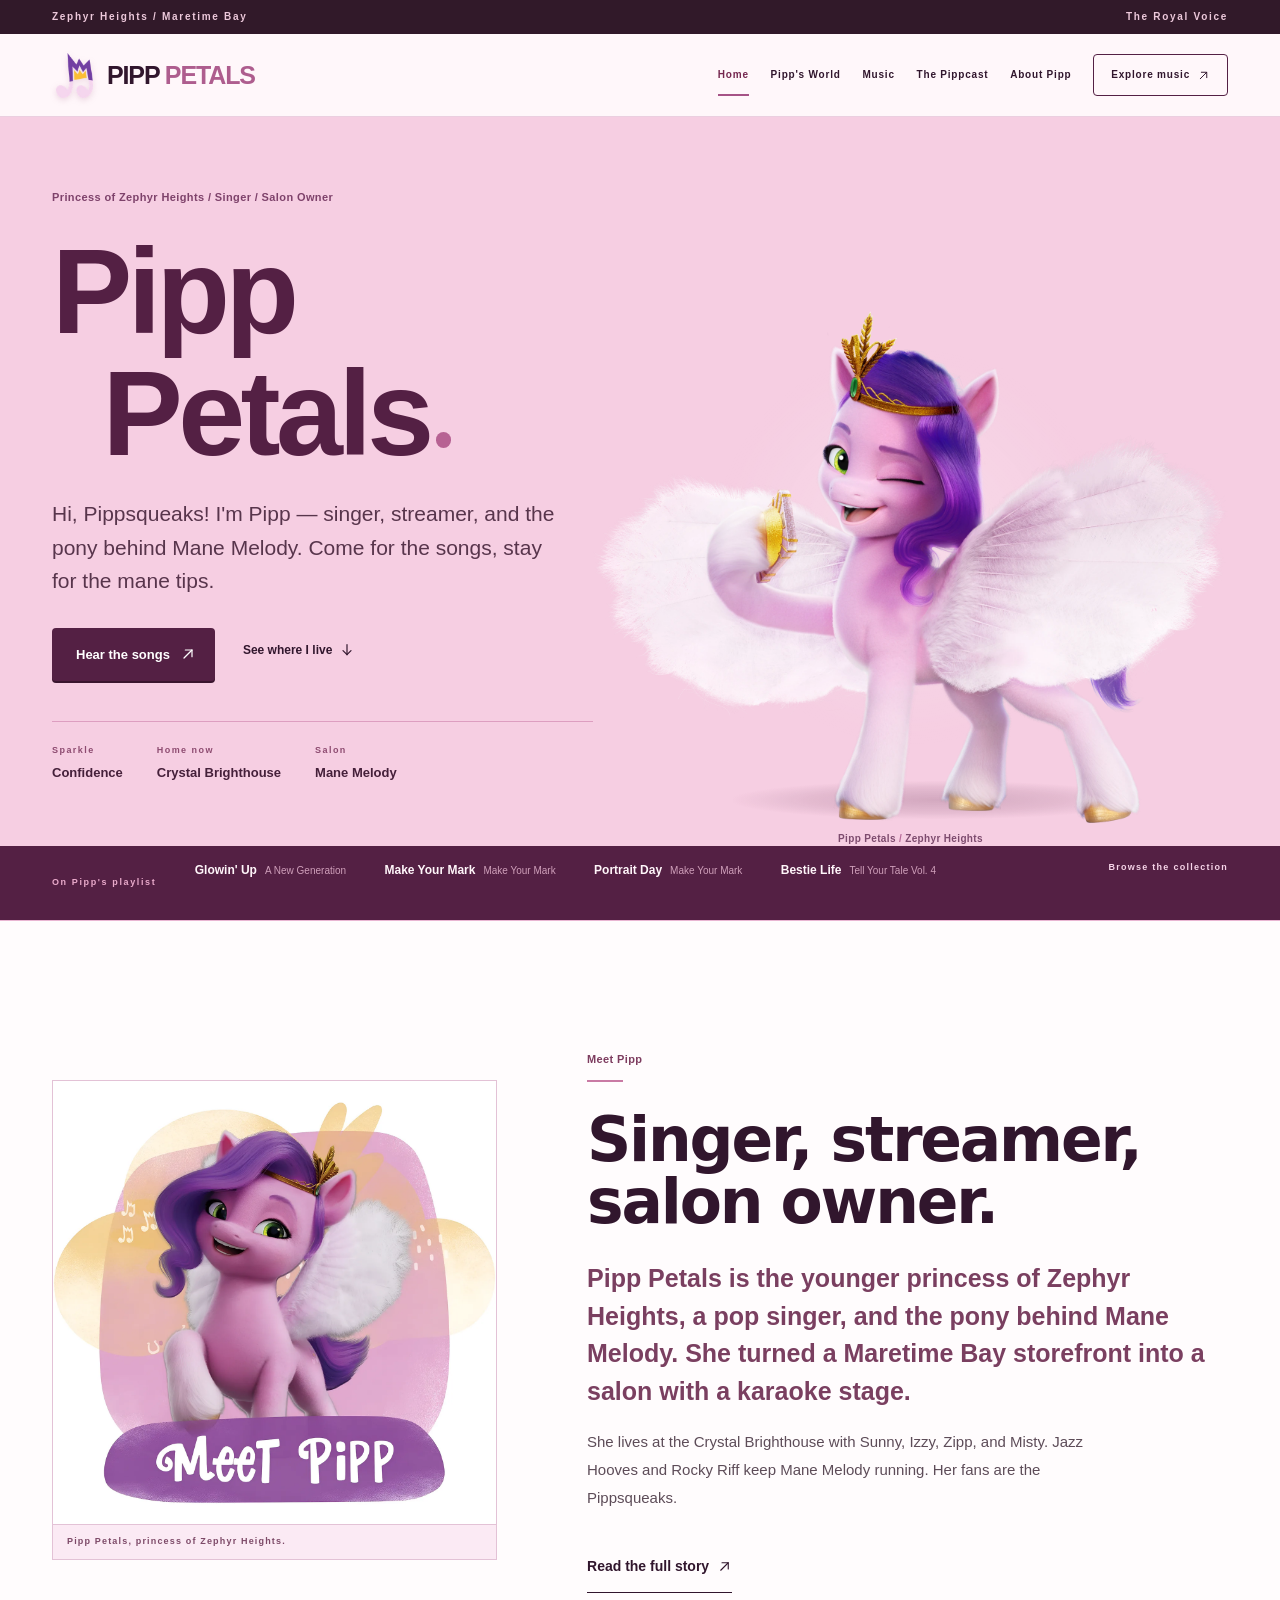
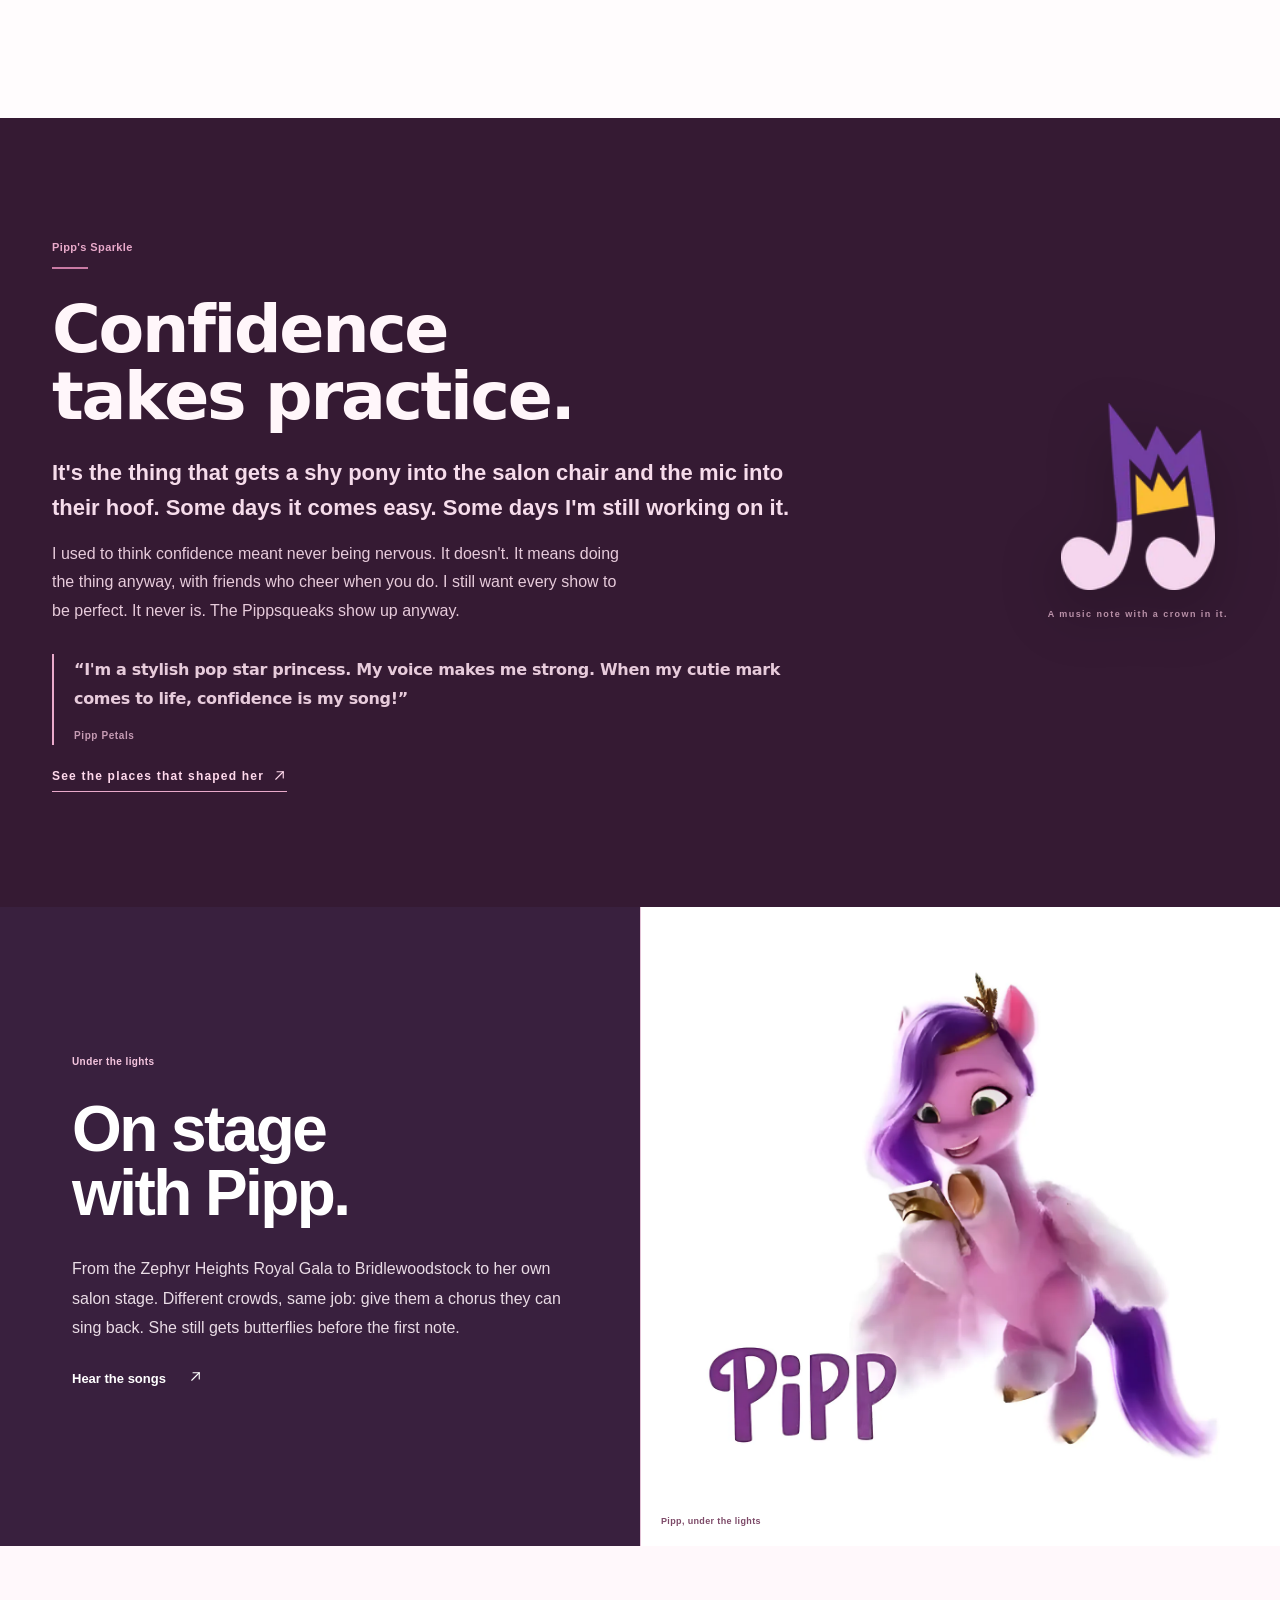
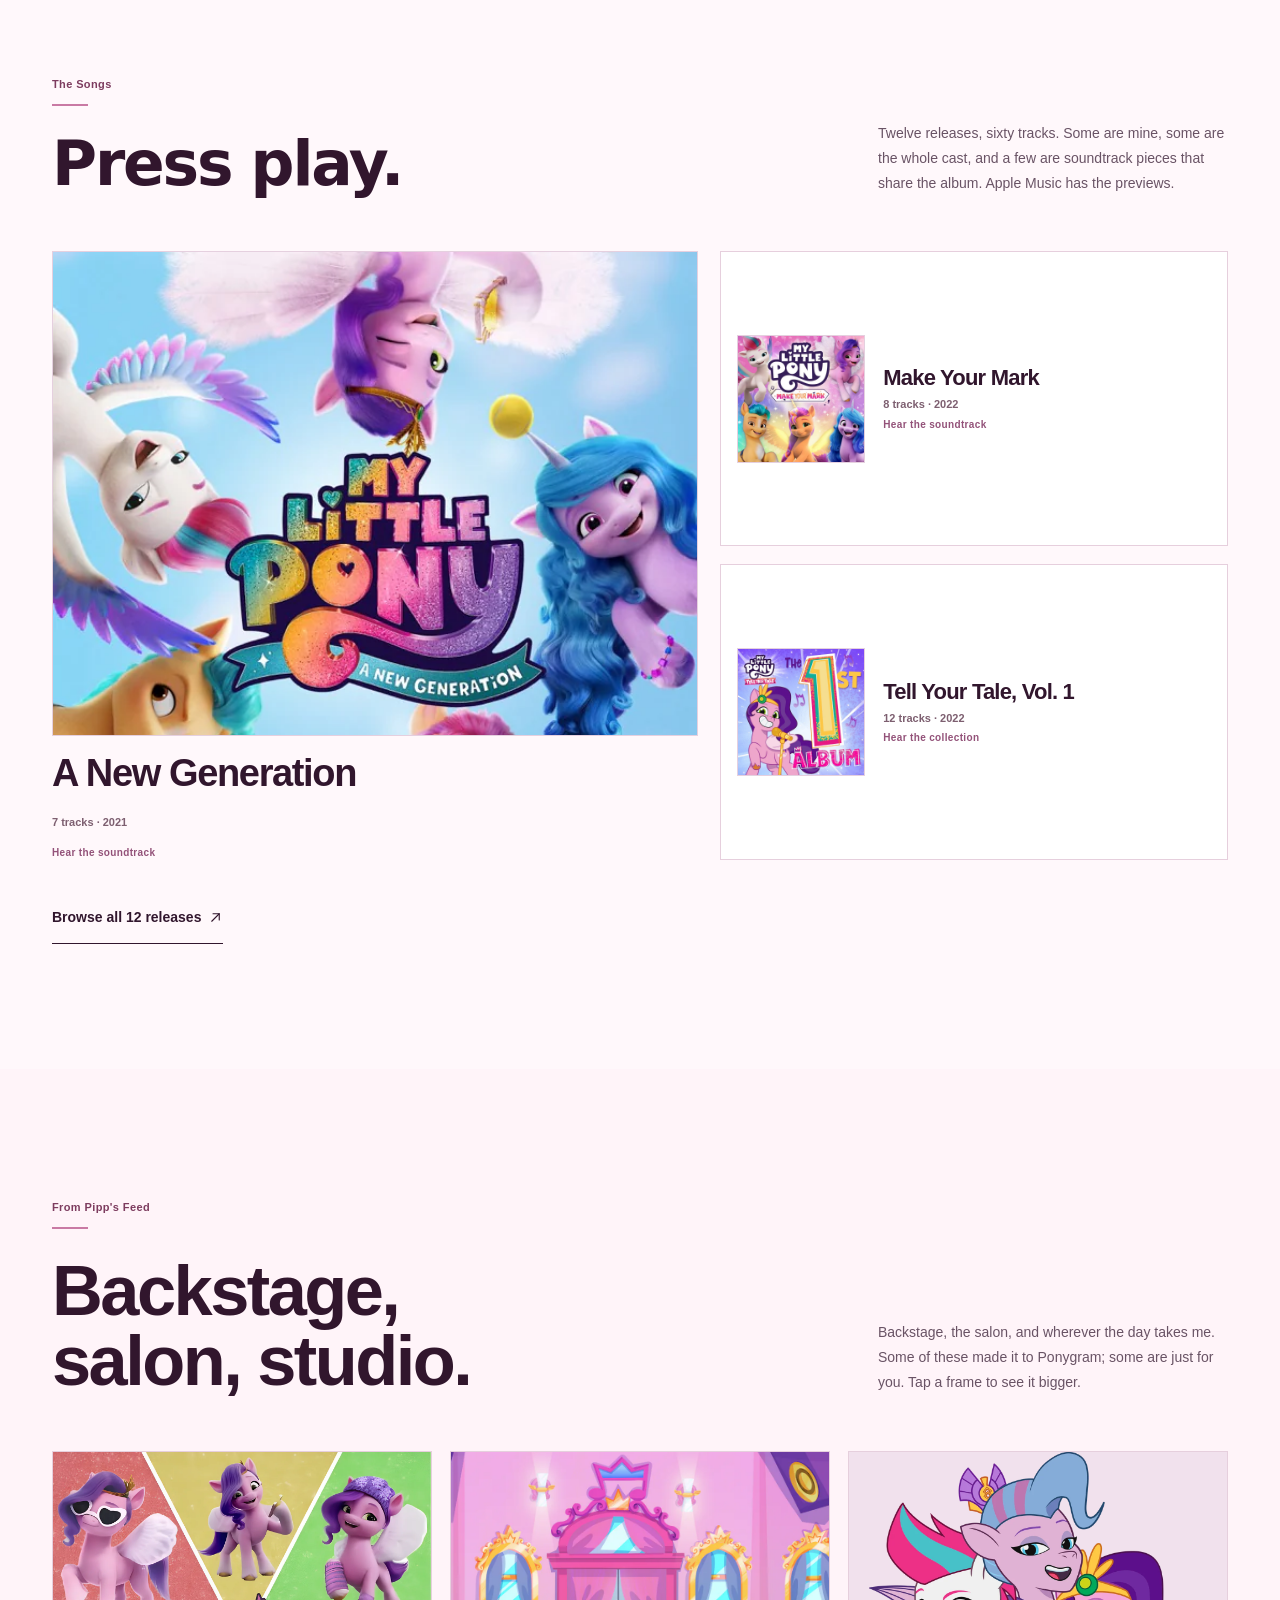
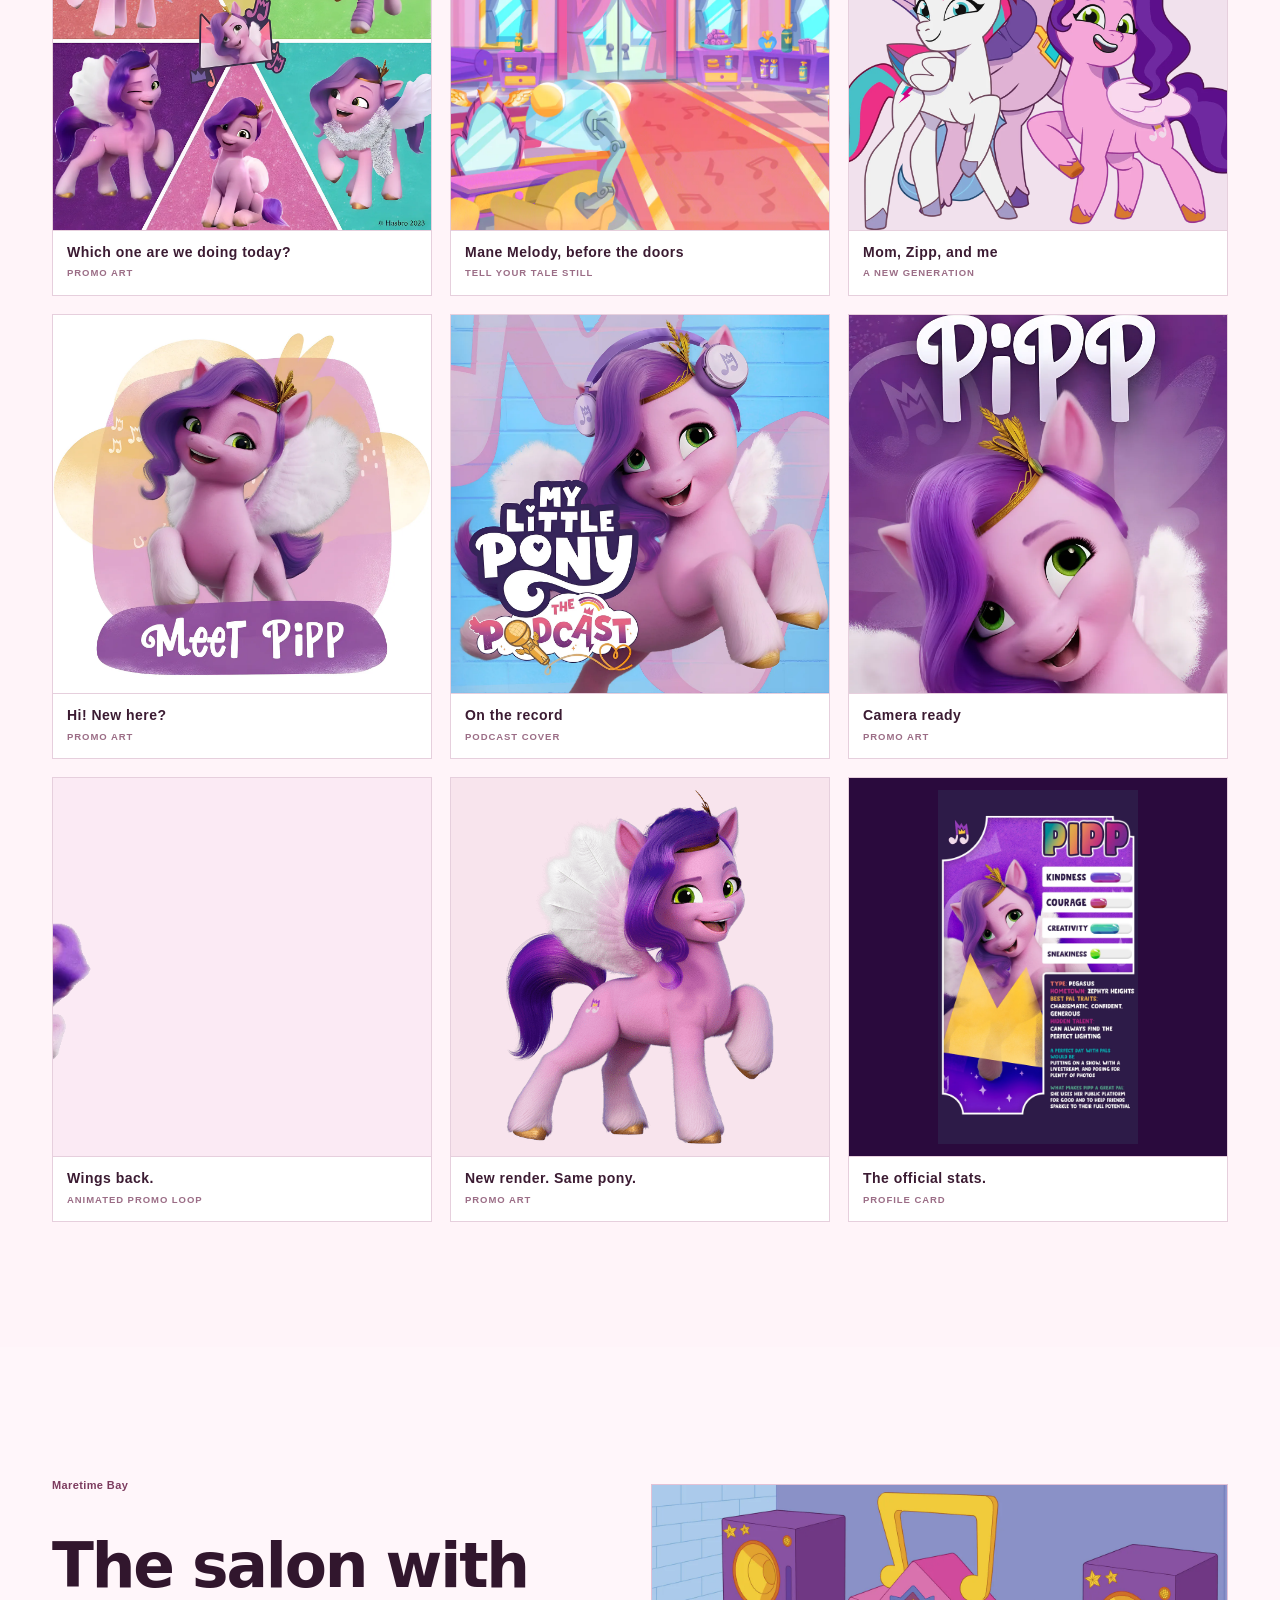
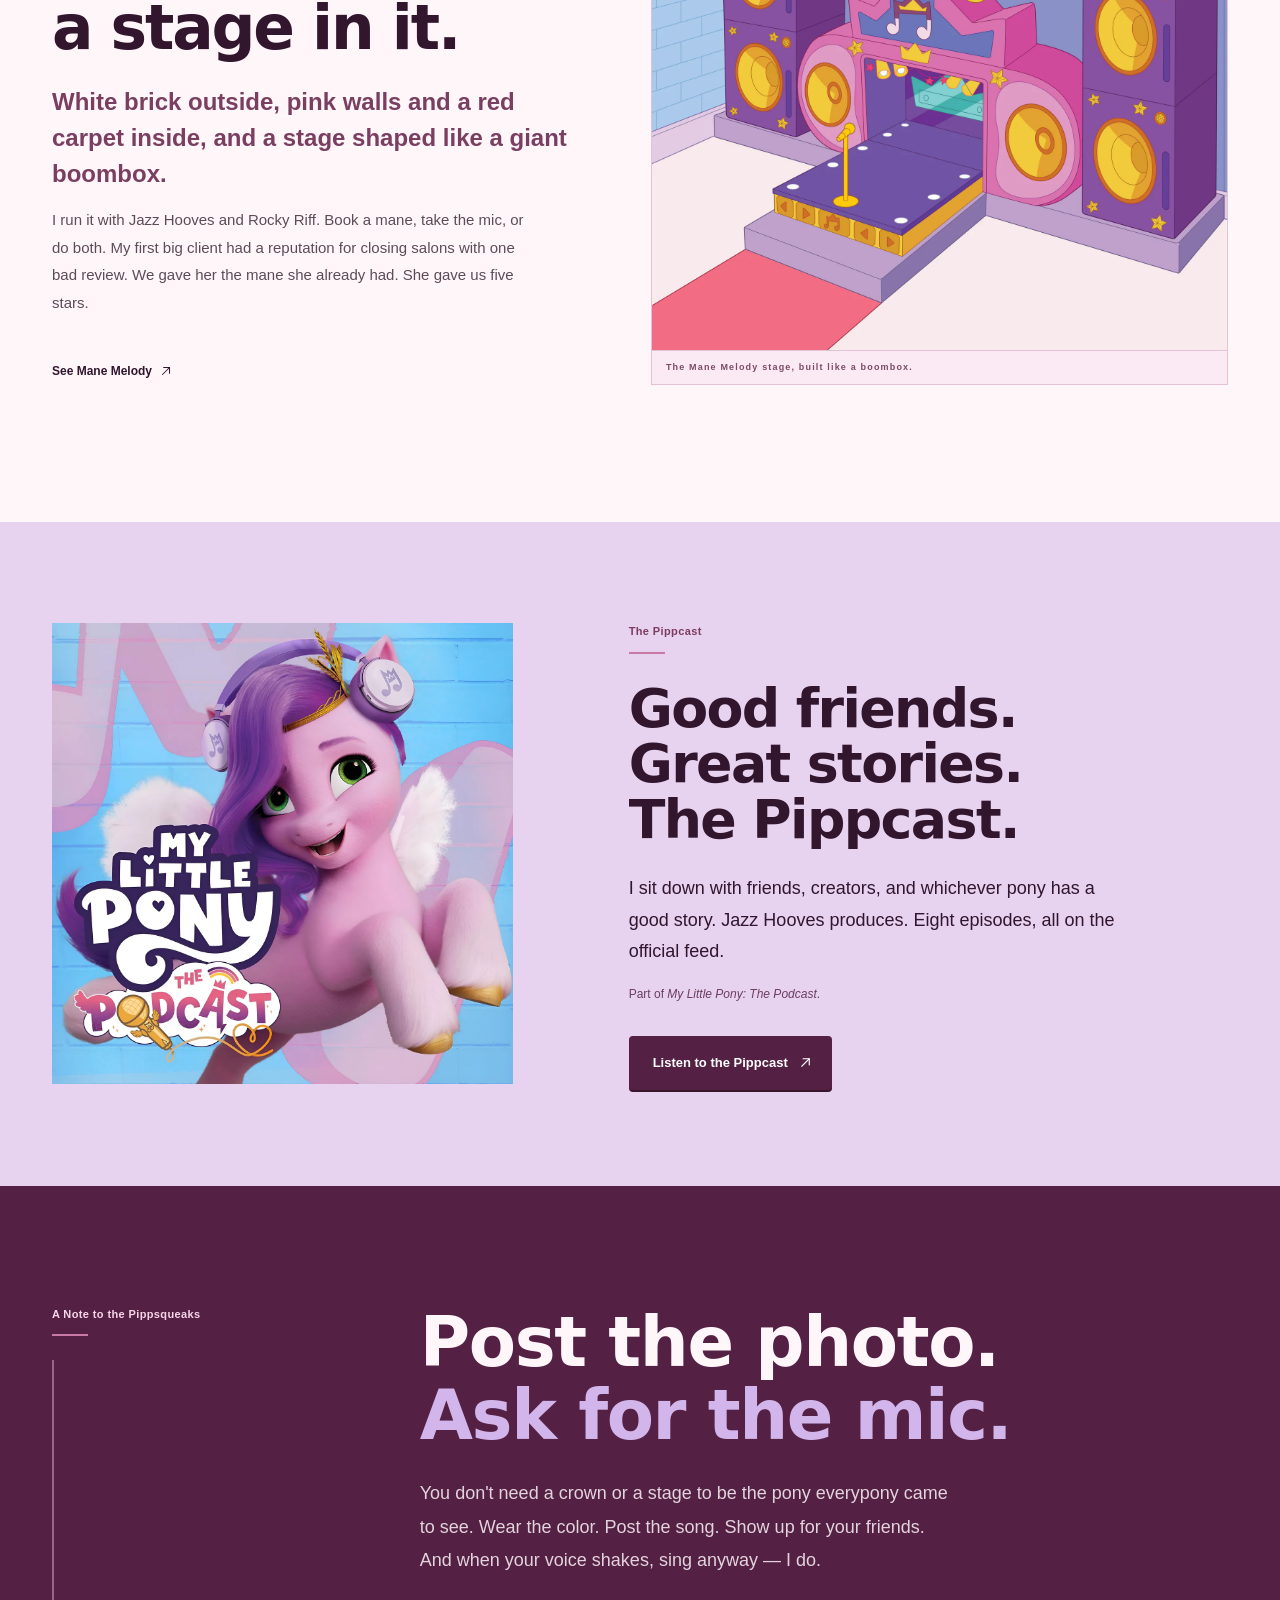
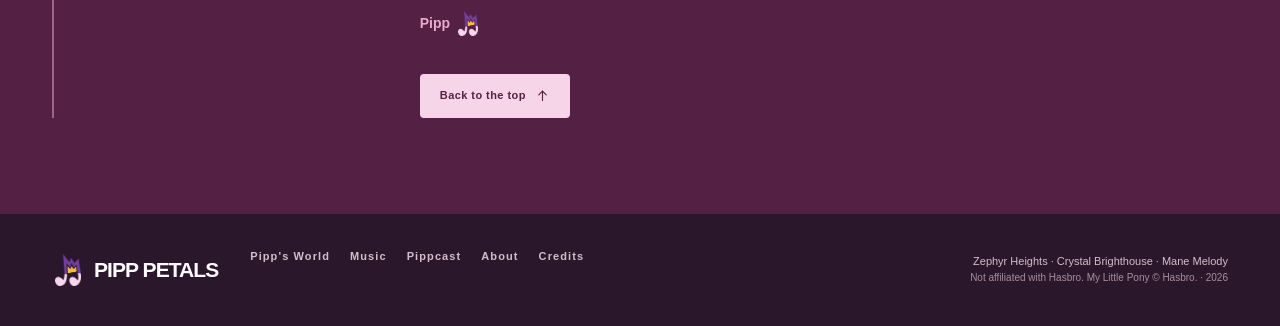
==== commit efc0dbd5: "deploy: refresh Pipp's voice, canon copy, Apple Music player, and media" ====
--- a/index.html
+++ b/index.html
@@ -14,7 +14,7 @@
       });
     </script><link rel="stylesheet" href="/_astro/about.cPPnkASS.css">
 <link rel="stylesheet" href="/_astro/about.ViKIAbC6.css">
-<link rel="stylesheet" href="/_astro/index.CbVmi0BK.css"></head> <body class> <a class="skip-link" href="#main">Skip to content</a> <div class="scroll-progress" aria-hidden="true"></div> <div class="topline" data-astro-cid-3ef6ksr2> <div class="shell" data-astro-cid-3ef6ksr2> <span data-astro-cid-3ef6ksr2>Zephyr Heights <b aria-hidden="true" data-astro-cid-3ef6ksr2>/</b> Maretime Bay</span> <span data-astro-cid-3ef6ksr2>The Royal Voice</span> </div> </div> <header class="site-header" id="top" data-astro-cid-3ef6ksr2> <div class="shell nav-inner" data-astro-cid-3ef6ksr2> <a class="wordmark" href="/" aria-label="Pipp Petals, home" data-astro-cid-3ef6ksr2> <img class="brand-cutiemark" src="/assets/media/pipp-cutiemark.webp" alt="" width="45" height="55" data-astro-cid-3ef6ksr2> <span data-astro-cid-3ef6ksr2>PIPP <em data-astro-cid-3ef6ksr2>PETALS</em></span> </a> <nav class="main-nav" id="main-nav" aria-label="Main navigation" data-astro-cid-3ef6ksr2> <a href="/" data-nav="home" aria-current="page" data-astro-cid-3ef6ksr2> Home </a><a href="/world/" data-nav="world" data-astro-cid-3ef6ksr2> Pipp&#39;s World </a><a href="/music/" data-nav="music" data-astro-cid-3ef6ksr2> Music </a><a href="/podcast/" data-nav="podcast" data-astro-cid-3ef6ksr2> The Pippcast </a><a href="/about/" data-nav="about" data-astro-cid-3ef6ksr2> About Pipp </a> <a class="nav-cta" href="/music/" data-astro-cid-3ef6ksr2>Explore music <svg class width="13" height="13" viewBox="0 0 24 24" fill="none" aria-hidden="true" focusable="false"> <g stroke="currentColor" stroke-width="1.8" stroke-linecap="round" stroke-linejoin="round"> <path d="M6 18 18 6"></path> <path d="M8 6h10v10"></path> </g>             </svg></a> </nav> <button class="menu-toggle" type="button" aria-expanded="false" aria-controls="mobile-nav" aria-label="Open navigation" data-astro-cid-3ef6ksr2> <span data-astro-cid-3ef6ksr2></span><span data-astro-cid-3ef6ksr2></span> </button> </div> </header> <!-- Mobile drawer: a real overlay, so it can never widen the document. --> <div class="mobile-nav" id="mobile-nav" data-open="false" role="dialog" aria-modal="true" aria-label="Site navigation" inert data-astro-cid-3ef6ksr2> <div class="mobile-nav-inner" data-astro-cid-3ef6ksr2> <p class="mobile-nav-eyebrow" data-astro-cid-3ef6ksr2>Menu</p> <nav aria-label="Mobile navigation" data-astro-cid-3ef6ksr2> <ul data-astro-cid-3ef6ksr2> <li style="--i:0" data-astro-cid-3ef6ksr2> <a href="/" aria-current="page" data-astro-cid-3ef6ksr2> <span class="mobile-nav-index" data-astro-cid-3ef6ksr2>01</span> Home </a> </li><li style="--i:1" data-astro-cid-3ef6ksr2> <a href="/world/" data-astro-cid-3ef6ksr2> <span class="mobile-nav-index" data-astro-cid-3ef6ksr2>02</span> Pipp&#39;s World </a> </li><li style="--i:2" data-astro-cid-3ef6ksr2> <a href="/music/" data-astro-cid-3ef6ksr2> <span class="mobile-nav-index" data-astro-cid-3ef6ksr2>03</span> Music </a> </li><li style="--i:3" data-astro-cid-3ef6ksr2> <a href="/podcast/" data-astro-cid-3ef6ksr2> <span class="mobile-nav-index" data-astro-cid-3ef6ksr2>04</span> The Pippcast </a> </li><li style="--i:4" data-astro-cid-3ef6ksr2> <a href="/about/" data-astro-cid-3ef6ksr2> <span class="mobile-nav-index" data-astro-cid-3ef6ksr2>05</span> About Pipp </a> </li> </ul> </nav> <a class="mobile-nav-cta" href="/music/" data-astro-cid-3ef6ksr2>Explore music <svg class width="16" height="16" viewBox="0 0 24 24" fill="none" aria-hidden="true" focusable="false"> <g stroke="currentColor" stroke-width="1.8" stroke-linecap="round" stroke-linejoin="round"> <path d="M6 18 18 6"></path> <path d="M8 6h10v10"></path> </g>             </svg></a> </div> </div>  <main id="main">  <section class="hero hero-v2" aria-labelledby="hero-title" data-astro-cid-j7pv25f6> <div class="shell hero-layout" data-astro-cid-j7pv25f6> <div class="hero-copy" data-astro-cid-j7pv25f6> <p class="hero-overline" data-astro-cid-j7pv25f6>Princess of Zephyr Heights / Singer / Salon Owner</p> <h1 id="hero-title" class="text-display" style="line-height:1.02" data-astro-cid-j7pv25f6> <span class="hero-line" data-astro-cid-j7pv25f6>Pipp</span><span class="hero-line" data-astro-cid-j7pv25f6>Petals<span class="hero-period" data-astro-cid-j7pv25f6>.</span></span> </h1> <p class="voice-chip" data-astro-cid-j7pv25f6><span data-astro-cid-j7pv25f6>In Pipp's voice</span> Fan-written</p> <p class="hero-intro" data-astro-cid-j7pv25f6>Hi, Pippsqueaks. I sing, I stream, and I run Mane Melody — the Maretime Bay salon where you leave with a new mane and a song stuck in your head.</p> <div class="hero-actions" data-astro-cid-j7pv25f6> <a class="pill-link" href="/music/" data-astro-cid-j7pv25f6>Hear the music <svg class width="16" height="16" viewBox="0 0 24 24" fill="none" aria-hidden="true" focusable="false"> <g stroke="currentColor" stroke-width="1.8" stroke-linecap="round" stroke-linejoin="round"> <path d="M6 18 18 6"></path> <path d="M8 6h10v10"></path> </g>             </svg></a> <a class="text-link" href="/world/" data-astro-cid-j7pv25f6>See Pipp's world <svg class width="16" height="16" viewBox="0 0 24 24" fill="none" aria-hidden="true" focusable="false">  <g stroke="currentColor" stroke-width="1.8" stroke-linecap="round" stroke-linejoin="round"> <path d="M12 4v15"></path> <path d="m6 13 6 6 6-6"></path> </g>            </svg></a> </div> <dl class="hero-facts" data-astro-cid-j7pv25f6> <div data-astro-cid-j7pv25f6><dt data-astro-cid-j7pv25f6>Signature</dt><dd data-astro-cid-j7pv25f6>Confidence</dd></div> <div data-astro-cid-j7pv25f6><dt data-astro-cid-j7pv25f6>Home now</dt><dd data-astro-cid-j7pv25f6>Crystal Brighthouse</dd></div> <div data-astro-cid-j7pv25f6><dt data-astro-cid-j7pv25f6>Salon</dt><dd data-astro-cid-j7pv25f6>Mane Melody</dd></div> </dl> </div> <div class="hero-art" data-astro-cid-j7pv25f6> <img class="hero-pony" src="/assets/media/pipp-hero.webp" width="1700" height="1370" alt="Pipp Petals winking with her wings spread and golden tiara" fetchpriority="high" data-astro-cid-j7pv25f6> <p class="hero-image-caption" data-astro-cid-j7pv25f6>Official character art <span aria-hidden="true" data-astro-cid-j7pv25f6>/</span> My Little Pony</p> </div> </div> <div class="setlist" data-astro-cid-j7pv25f6> <div class="shell setlist-inner" data-astro-cid-j7pv25f6> <p class="setlist-label" data-astro-cid-j7pv25f6>On Pipp's playlist</p> <ul data-astro-cid-j7pv25f6> <li data-astro-cid-j7pv25f6><a href="/music/#my-little-pony-a-new-generation-original-motion-picture-soundtrack" data-astro-cid-j7pv25f6><b data-astro-cid-j7pv25f6>Glowin' Up</b><span data-astro-cid-j7pv25f6>A New Generation</span></a></li> <li data-astro-cid-j7pv25f6><a href="/music/#make-your-mark" data-astro-cid-j7pv25f6><b data-astro-cid-j7pv25f6>Make Your Mark</b><span data-astro-cid-j7pv25f6>Make Your Mark</span></a></li> <li data-astro-cid-j7pv25f6><a href="/music/#make-your-mark" data-astro-cid-j7pv25f6><b data-astro-cid-j7pv25f6>Portrait Day</b><span data-astro-cid-j7pv25f6>Make Your Mark</span></a></li> <li data-astro-cid-j7pv25f6><a href="/music/#tell-your-tale-vol-4-ep" data-astro-cid-j7pv25f6><b data-astro-cid-j7pv25f6>Bestie Life</b><span data-astro-cid-j7pv25f6>Tell Your Tale Vol. 4</span></a></li> </ul> <a class="setlist-all" href="/music/" data-astro-cid-j7pv25f6>All 60 tracks</a> </div> </div> </section> <section class="section about" id="about" data-astro-cid-j7pv25f6> <div class="shell intro-grid" data-astro-cid-j7pv25f6> <figure class="intro-poster" data-astro-cid-j7pv25f6> <img height="1400" width="1400" loading="lazy" src="/assets/media/pipp-meet.webp" alt="Official Meet Pipp graphic with Pipp smiling beside floating music notes" data-astro-cid-j7pv25f6> <figcaption data-astro-cid-j7pv25f6>Pipp Petals, princess of Zephyr Heights.</figcaption> </figure> <div class="intro-copy" data-astro-cid-j7pv25f6> <span class="section-label" data-astro-cid-j7pv25f6>Meet Pipp</span> <h2 class="intro-title" data-astro-cid-j7pv25f6>A pop star with a salon key.</h2> <p class="lead" data-astro-cid-j7pv25f6>Pipp Petals is the younger princess of Zephyr Heights, a pop star, and the pony behind Mane Melody. She turned a Maretime Bay storefront into a salon with a karaoke stage.</p> <p data-astro-cid-j7pv25f6>She lives at the Crystal Brighthouse with Sunny, Izzy, Zipp and Misty. Her fans are the Pippsqueaks. Jazz Hooves and Rocky Riff work the salon floor with her.</p> <a class="editorial-link intro-link" href="/about/" data-astro-cid-j7pv25f6>Read the full story <svg class width="15" height="15" viewBox="0 0 24 24" fill="none" aria-hidden="true" focusable="false"> <g stroke="currentColor" stroke-width="1.8" stroke-linecap="round" stroke-linejoin="round"> <path d="M6 18 18 6"></path> <path d="M8 6h10v10"></path> </g>             </svg></a> </div> </div> </section> <section class="confidence" aria-labelledby="confidence-title" data-astro-cid-j7pv25f6> <div class="shell confidence-grid" data-astro-cid-j7pv25f6> <div class="confidence-copy" data-astro-cid-j7pv25f6> <span class="section-label" data-astro-cid-j7pv25f6>The Signature</span> <h2 id="confidence-title" data-astro-cid-j7pv25f6>A little confidence goes a long way.</h2> <p class="confidence-lead" data-astro-cid-j7pv25f6>Confidence is the thing that gets a shy pony into the salon chair and the mic into their hoof.</p> <p data-astro-cid-j7pv25f6>The stage, the salon, the livestream: same pony, same nerve.</p> <blockquote class="pull-quote" data-astro-cid-j7pv25f6> <p data-astro-cid-j7pv25f6>“I'm a stylish pop star princess. My voice makes me strong. When my cutie mark comes to life, confidence is my song!”</p> <footer data-astro-cid-j7pv25f6>Pipp Petals</footer> </blockquote> <a class="confidence-link" href="/world/#family" data-astro-cid-j7pv25f6>Meet the royal family <svg class width="15" height="15" viewBox="0 0 24 24" fill="none" aria-hidden="true" focusable="false"> <g stroke="currentColor" stroke-width="1.8" stroke-linecap="round" stroke-linejoin="round"> <path d="M6 18 18 6"></path> <path d="M8 6h10v10"></path> </g>             </svg></a> </div> <figure class="confidence-mark" data-astro-cid-j7pv25f6> <img src="/assets/media/pipp-cutiemark.webp" width="120" height="146" alt="Pipp Petals' cutie mark: two pale pink music notes beneath a gold crown" loading="lazy" data-astro-cid-j7pv25f6> <figcaption data-astro-cid-j7pv25f6>A music note with a crown in it.</figcaption> </figure> </div> </section> <section class="stage" id="stage" data-astro-cid-j7pv25f6> <div class="stage-image" data-astro-cid-j7pv25f6> <img height="1400" width="1400" loading="lazy" src="/assets/media/pipp-onstage.webp" alt="Pipp Petals holding a microphone" data-astro-cid-j7pv25f6> <p class="stage-caption" data-astro-cid-j7pv25f6>Pipp, under the lights</p> </div> <div class="stage-shade" data-astro-cid-j7pv25f6></div> <div class="shell stage-content" data-astro-cid-j7pv25f6> <p class="stage-kicker" data-astro-cid-j7pv25f6>Under the lights</p> <h2 data-astro-cid-j7pv25f6>On stage with Pipp.</h2> <p data-astro-cid-j7pv25f6>From the Zephyr Heights Royal Gala to Bridlewoodstock to her own salon stage, Pipp knows how to make an entrance — and how to give a room a chorus it can sing back.</p> <a class="stage-link" href="/music/" data-astro-cid-j7pv25f6>Hear the songs <svg class width="15" height="15" viewBox="0 0 24 24" fill="none" aria-hidden="true" focusable="false"> <g stroke="currentColor" stroke-width="1.8" stroke-linecap="round" stroke-linejoin="round"> <path d="M6 18 18 6"></path> <path d="M8 6h10v10"></path> </g>             </svg></a> </div> </section> <section class="section music" id="music" data-astro-cid-j7pv25f6> <div class="shell" data-astro-cid-j7pv25f6> <div class="section-intro" data-astro-cid-j7pv25f6> <div data-astro-cid-j7pv25f6> <span class="section-label" data-astro-cid-j7pv25f6>The Songs</span> <h2 class="music-title" data-astro-cid-j7pv25f6>Press play.</h2> </div> <p data-astro-cid-j7pv25f6>Every release with Pipp on it, from "Glowin' Up" to the Tell Your Tale EPs. Cover art, performer credits, and 30-second previews.</p> </div> <div class="record-cards record-cards--editorial" data-astro-cid-j7pv25f6> <a class="record-card record-card--lead" href="/music/#my-little-pony-a-new-generation-original-motion-picture-soundtrack" data-astro-cid-j7pv25f6> <figure class="record-art" data-astro-cid-j7pv25f6><img src="/assets/media/album-my-little-pony-a-new-generation-original-motion-picture-soundtrack.webp" alt="Official Glowin' Up single cover featuring Pipp" loading="lazy" data-astro-cid-j7pv25f6></figure> <span class="record-name" data-astro-cid-j7pv25f6>Glowin' Up</span><span class="record-meta" data-astro-cid-j7pv25f6>7 songs · 2021</span><span class="record-action" data-astro-cid-j7pv25f6>Hear the soundtrack</span> </a> <div class="record-stack" data-astro-cid-j7pv25f6> <a class="record-card record-card--row" href="/music/#make-your-mark" data-astro-cid-j7pv25f6> <figure class="record-art" data-astro-cid-j7pv25f6><img src="/assets/media/album-make-your-mark.webp" alt="Official Make Your Mark soundtrack cover" loading="lazy" data-astro-cid-j7pv25f6></figure> <span data-astro-cid-j7pv25f6><span class="record-name" data-astro-cid-j7pv25f6>Make Your Mark</span><span class="record-meta" data-astro-cid-j7pv25f6>8 songs · 2022</span><span class="record-action" data-astro-cid-j7pv25f6>Hear the soundtrack</span></span> </a> <a class="record-card record-card--row" href="/music/#tell-your-tale-vol-1" data-astro-cid-j7pv25f6> <figure class="record-art" data-astro-cid-j7pv25f6><img src="/assets/media/album-tell-your-tale-vol-1.webp" alt="Official Tell Your Tale complete collection cover" loading="lazy" data-astro-cid-j7pv25f6></figure> <span data-astro-cid-j7pv25f6><span class="record-name" data-astro-cid-j7pv25f6>Tell Your Tale</span><span class="record-meta" data-astro-cid-j7pv25f6>21 songs · 2024</span><span class="record-action" data-astro-cid-j7pv25f6>Hear the collection</span></span> </a> </div> </div> <a class="editorial-link" href="/music/" data-astro-cid-j7pv25f6>All 12 releases, all 60 tracks <svg class width="15" height="15" viewBox="0 0 24 24" fill="none" aria-hidden="true" focusable="false"> <g stroke="currentColor" stroke-width="1.8" stroke-linecap="round" stroke-linejoin="round"> <path d="M6 18 18 6"></path> <path d="M8 6h10v10"></path> </g>             </svg></a> </div> </section> <section class="section feed" id="feed" data-astro-cid-j7pv25f6> <div class="shell" data-astro-cid-j7pv25f6> <div class="section-intro" data-astro-cid-j7pv25f6> <div data-astro-cid-j7pv25f6> <span class="section-label" data-astro-cid-j7pv25f6>From Pipp's Feed</span> <h2 data-astro-cid-j7pv25f6>Backstage, salon, studio.</h2> </div> <p data-astro-cid-j7pv25f6>A fan-made feed of official moments. The source sits under every frame — no invented posts, no follower counts.</p> </div> <div class="feed-rail" data-embla data-gallery data-astro-cid-j7pv25f6> <div class="embla-viewport" data-embla-viewport data-astro-cid-j7pv25f6> <div class="embla-container feed-grid" data-embla-container data-astro-cid-j7pv25f6> <figure class="feed-card" data-astro-cid-j7pv25f6> <a href="/assets/media/pipp-looks.webp" data-pswp-width="1400" data-pswp-height="1400" aria-label="Open: a look for every mood" data-astro-cid-j7pv25f6> <img height="1400" width="1400" loading="lazy" src="/assets/media/pipp-looks.webp" alt="A collage of Pipp Petals in six different outfits and moods" data-astro-cid-j7pv25f6> </a> <figcaption data-astro-cid-j7pv25f6><strong data-astro-cid-j7pv25f6>A look for every mood</strong><span data-astro-cid-j7pv25f6>Official character art</span></figcaption> </figure> <figure class="feed-card" data-astro-cid-j7pv25f6> <a href="/assets/media/pipp-salon.webp" data-pswp-width="1600" data-pswp-height="900" aria-label="Open: Mane Melody before the doors" data-astro-cid-j7pv25f6> <img height="900" width="1600" loading="lazy" src="/assets/media/pipp-salon.webp" alt="The inside of Mane Melody: pink walls, gold mirrors, styling chairs and a red carpet" data-astro-cid-j7pv25f6> </a> <figcaption data-astro-cid-j7pv25f6><strong data-astro-cid-j7pv25f6>Mane Melody, before the doors</strong><span data-astro-cid-j7pv25f6>Official still · My Little Pony: Tell Your Tale</span></figcaption> </figure> <figure class="feed-card" data-astro-cid-j7pv25f6> <a href="/assets/media/pipp-royal-family.webp" data-pswp-width="1400" data-pswp-height="1256" aria-label="Open: the family portrait" data-astro-cid-j7pv25f6> <img height="1256" width="1400" loading="lazy" src="/assets/media/pipp-royal-family.webp" alt="Zipp Storm, Queen Haven and Pipp Petals standing together" data-astro-cid-j7pv25f6> </a> <figcaption data-astro-cid-j7pv25f6><strong data-astro-cid-j7pv25f6>The family portrait</strong><span data-astro-cid-j7pv25f6>Official art · My Little Pony: A New Generation</span></figcaption> </figure> <figure class="feed-card" data-astro-cid-j7pv25f6> <a href="/assets/media/pipp-meet.webp" data-pswp-width="1400" data-pswp-height="1400" aria-label="Open: meet the pony" data-astro-cid-j7pv25f6> <img height="1400" width="1400" loading="lazy" src="/assets/media/pipp-meet.webp" alt="Meet Pipp graphic with Pipp smiling beside floating music notes" data-astro-cid-j7pv25f6> </a> <figcaption data-astro-cid-j7pv25f6><strong data-astro-cid-j7pv25f6>Meet the pony</strong><span data-astro-cid-j7pv25f6>Official character art</span></figcaption> </figure> <figure class="feed-card" data-astro-cid-j7pv25f6> <a href="/assets/media/pipp-podcast.webp" data-pswp-width="1400" data-pswp-height="1400" aria-label="Open: on the record" data-astro-cid-j7pv25f6> <img height="1400" width="1400" loading="lazy" src="/assets/media/pipp-podcast.webp" alt="The Pippcast artwork with Pipp wearing purple headphones" data-astro-cid-j7pv25f6> </a> <figcaption data-astro-cid-j7pv25f6><strong data-astro-cid-j7pv25f6>On the record</strong><span data-astro-cid-j7pv25f6>My Little Pony: The Podcast cover</span></figcaption> </figure> <figure class="feed-card" data-astro-cid-j7pv25f6> <a href="/assets/media/pipp-cover.webp" data-pswp-width="1400" data-pswp-height="1731" aria-label="Open: camera ready" data-astro-cid-j7pv25f6> <img height="1731" width="1400" loading="lazy" src="/assets/media/pipp-cover.webp" alt="Pipp Petals with her violet mane against a purple backdrop" data-astro-cid-j7pv25f6> </a> <figcaption data-astro-cid-j7pv25f6><strong data-astro-cid-j7pv25f6>Camera ready</strong><span data-astro-cid-j7pv25f6>Official character art</span></figcaption> </figure> </div> </div> <div class="embla-controls" data-astro-cid-j7pv25f6> <button type="button" data-embla-prev aria-label="Previous frame" data-astro-cid-j7pv25f6><svg class width="18" height="18" viewBox="0 0 24 24" fill="none" aria-hidden="true" focusable="false">    <g stroke="currentColor" stroke-width="1.8" stroke-linecap="round" stroke-linejoin="round"> <path d="M20 12H5"></path> <path d="m11 6-6 6 6 6"></path> </g>          </svg></button> <p data-embla-status aria-live="polite" data-astro-cid-j7pv25f6>1 / 6</p> <button type="button" data-embla-next aria-label="Next frame" data-astro-cid-j7pv25f6><svg class width="18" height="18" viewBox="0 0 24 24" fill="none" aria-hidden="true" focusable="false">     <g stroke="currentColor" stroke-width="1.8" stroke-linecap="round" stroke-linejoin="round"> <path d="M4 12h15"></path> <path d="m13 6 6 6-6 6"></path> </g>         </svg></button> </div> </div> </div> </section> <section class="section melody-feature" id="melody" data-astro-cid-j7pv25f6> <div class="shell melody-grid" data-astro-cid-j7pv25f6> <div class="melody-copy" data-astro-cid-j7pv25f6> <span class="section-label" data-astro-cid-j7pv25f6>Maretime Bay</span> <h2 data-astro-cid-j7pv25f6>The salon with a stage in it.</h2> <p class="lead" data-astro-cid-j7pv25f6>Mane Melody is white brick on the outside, pink walls and a red carpet on the inside, and a stage shaped like a giant boombox.</p> <p data-astro-cid-j7pv25f6>Pipp runs it with Jazz Hooves and Rocky Riff. Book a mane, take the mic, or do both. On a good night the whole room sings the chorus.</p> <a class="underline-link" href="/world/#mane-melody" data-astro-cid-j7pv25f6>See Mane Melody <svg class width="14" height="14" viewBox="0 0 24 24" fill="none" aria-hidden="true" focusable="false"> <g stroke="currentColor" stroke-width="1.8" stroke-linecap="round" stroke-linejoin="round"> <path d="M6 18 18 6"></path> <path d="M8 6h10v10"></path> </g>             </svg></a> </div> <figure class="melody-photo" data-astro-cid-j7pv25f6> <img height="1294" width="1600" loading="lazy" src="/assets/media/pipp-melody.webp" alt="The Mane Melody stage, shaped like a giant pink and purple boombox" data-astro-cid-j7pv25f6> <figcaption data-astro-cid-j7pv25f6>The Mane Melody stage, built like a boombox.</figcaption> </figure> </div> </section> <section class="podcast-teaser" data-astro-cid-j7pv25f6> <div class="shell podcast-teaser-inner" data-astro-cid-j7pv25f6> <figure class="teaser-art" data-astro-cid-j7pv25f6> <img src="/assets/media/pipp-podcast.webp" alt="The Pippcast artwork with Pipp in headphones" loading="lazy" width="1400" height="1400" data-astro-cid-j7pv25f6> </figure> <div class="teaser-copy" data-astro-cid-j7pv25f6> <span class="section-label" data-astro-cid-j7pv25f6>The Pippcast</span> <h2 data-astro-cid-j7pv25f6>Good friends. Great stories. The Pippcast.</h2> <p data-astro-cid-j7pv25f6>Pipp in conversation with friends, creators, and whichever pony has a good story. Jazz Hooves produces. Eight episodes, all on the official feed.</p> <p class="teaser-note" data-astro-cid-j7pv25f6>The Pippcast is the in-world name for <em data-astro-cid-j7pv25f6>My Little Pony: The Podcast</em>.</p> <a class="pill-link" href="/podcast/" data-astro-cid-j7pv25f6>Listen to the Pippcast <svg class width="15" height="15" viewBox="0 0 24 24" fill="none" aria-hidden="true" focusable="false"> <g stroke="currentColor" stroke-width="1.8" stroke-linecap="round" stroke-linejoin="round"> <path d="M6 18 18 6"></path> <path d="M8 6h10v10"></path> </g>             </svg></a> </div> </div> </section> <section id="pippsqueaks" class="note-panel" data-astro-cid-j7pv25f6> <div class="shell note-grid" data-astro-cid-j7pv25f6> <aside class="note-side" data-astro-cid-j7pv25f6> <p class="section-label" data-astro-cid-j7pv25f6>A Note to the Pippsqueaks <span data-astro-cid-j7pv25f6>(fan-written)</span></p> <span class="note-rule" aria-hidden="true" data-astro-cid-j7pv25f6></span> </aside> <div class="note-body" data-astro-cid-j7pv25f6> <h2 class="note-title" data-astro-cid-j7pv25f6>Post the photo.<br data-astro-cid-j7pv25f6><em data-astro-cid-j7pv25f6>Ask for the mic.</em></h2> <p class="note-copy" data-astro-cid-j7pv25f6>You do not need a crown or a stage to be the pony everypony came to see. Wear the colour. Post the song. Show up for your friends. That is the part that counts.</p> <p class="note-sign" data-astro-cid-j7pv25f6><span data-astro-cid-j7pv25f6>Pipp</span><img src="/assets/media/pipp-cutiemark.webp" width="24" height="29" alt="" loading="lazy" data-astro-cid-j7pv25f6></p> <a href="#top" class="note-btn" data-astro-cid-j7pv25f6>Back to the top <svg class width="15" height="15" viewBox="0 0 24 24" fill="none" aria-hidden="true" focusable="false">   <g stroke="currentColor" stroke-width="1.8" stroke-linecap="round" stroke-linejoin="round"> <path d="M12 20V5"></path> <path d="m6 11 6-6 6 6"></path> </g>           </svg></a> </div> </div> </section> <script type="module" src="/_astro/index.astro_astro_type_script_index_0_lang.C83pRBqP.js"></script>  </main> <footer class="footer" data-astro-cid-sz7xmlte> <div class="shell footer-inner" data-astro-cid-sz7xmlte> <a href="/" class="footer-brand" aria-label="Pipp Petals, home" data-astro-cid-sz7xmlte> <img src="/assets/media/pipp-cutiemark.webp" alt="" width="32" height="39" loading="lazy" data-astro-cid-sz7xmlte>
+<link rel="stylesheet" href="/_astro/index.BJpSGl94.css"></head> <body class> <a class="skip-link" href="#main">Skip to content</a> <div class="scroll-progress" aria-hidden="true"></div> <div class="topline" data-astro-cid-3ef6ksr2> <div class="shell" data-astro-cid-3ef6ksr2> <span data-astro-cid-3ef6ksr2>Zephyr Heights <b aria-hidden="true" data-astro-cid-3ef6ksr2>/</b> Maretime Bay</span> <span data-astro-cid-3ef6ksr2>The Royal Voice</span> </div> </div> <header class="site-header" id="top" data-astro-cid-3ef6ksr2> <div class="shell nav-inner" data-astro-cid-3ef6ksr2> <a class="wordmark" href="/" aria-label="Pipp Petals, home" data-astro-cid-3ef6ksr2> <img class="brand-cutiemark" src="/assets/media/pipp-cutiemark.webp" alt="" width="45" height="55" data-astro-cid-3ef6ksr2> <span data-astro-cid-3ef6ksr2>PIPP <em data-astro-cid-3ef6ksr2>PETALS</em></span> </a> <nav class="main-nav" id="main-nav" aria-label="Main navigation" data-astro-cid-3ef6ksr2> <a href="/" data-nav="home" aria-current="page" data-astro-cid-3ef6ksr2> Home </a><a href="/world/" data-nav="world" data-astro-cid-3ef6ksr2> Pipp&#39;s World </a><a href="/music/" data-nav="music" data-astro-cid-3ef6ksr2> Music </a><a href="/podcast/" data-nav="podcast" data-astro-cid-3ef6ksr2> The Pippcast </a><a href="/about/" data-nav="about" data-astro-cid-3ef6ksr2> About Pipp </a> <a class="nav-cta" href="/music/" data-astro-cid-3ef6ksr2>Explore music <svg class width="13" height="13" viewBox="0 0 24 24" fill="none" aria-hidden="true" focusable="false"> <g stroke="currentColor" stroke-width="1.8" stroke-linecap="round" stroke-linejoin="round"> <path d="M6 18 18 6"></path> <path d="M8 6h10v10"></path> </g>             </svg></a> </nav> <button class="menu-toggle" type="button" aria-expanded="false" aria-controls="mobile-nav" aria-label="Open navigation" data-astro-cid-3ef6ksr2> <span data-astro-cid-3ef6ksr2></span><span data-astro-cid-3ef6ksr2></span> </button> </div> </header> <!-- Mobile drawer: a real overlay, so it can never widen the document. --> <div class="mobile-nav" id="mobile-nav" data-open="false" role="dialog" aria-modal="true" aria-label="Site navigation" inert data-astro-cid-3ef6ksr2> <div class="mobile-nav-inner" data-astro-cid-3ef6ksr2> <p class="mobile-nav-eyebrow" data-astro-cid-3ef6ksr2>Menu</p> <nav aria-label="Mobile navigation" data-astro-cid-3ef6ksr2> <ul data-astro-cid-3ef6ksr2> <li style="--i:0" data-astro-cid-3ef6ksr2> <a href="/" aria-current="page" data-astro-cid-3ef6ksr2> <span class="mobile-nav-index" data-astro-cid-3ef6ksr2>01</span> Home </a> </li><li style="--i:1" data-astro-cid-3ef6ksr2> <a href="/world/" data-astro-cid-3ef6ksr2> <span class="mobile-nav-index" data-astro-cid-3ef6ksr2>02</span> Pipp&#39;s World </a> </li><li style="--i:2" data-astro-cid-3ef6ksr2> <a href="/music/" data-astro-cid-3ef6ksr2> <span class="mobile-nav-index" data-astro-cid-3ef6ksr2>03</span> Music </a> </li><li style="--i:3" data-astro-cid-3ef6ksr2> <a href="/podcast/" data-astro-cid-3ef6ksr2> <span class="mobile-nav-index" data-astro-cid-3ef6ksr2>04</span> The Pippcast </a> </li><li style="--i:4" data-astro-cid-3ef6ksr2> <a href="/about/" data-astro-cid-3ef6ksr2> <span class="mobile-nav-index" data-astro-cid-3ef6ksr2>05</span> About Pipp </a> </li> </ul> </nav> <a class="mobile-nav-cta" href="/music/" data-astro-cid-3ef6ksr2>Explore music <svg class width="16" height="16" viewBox="0 0 24 24" fill="none" aria-hidden="true" focusable="false"> <g stroke="currentColor" stroke-width="1.8" stroke-linecap="round" stroke-linejoin="round"> <path d="M6 18 18 6"></path> <path d="M8 6h10v10"></path> </g>             </svg></a> </div> </div>  <main id="main">  <section class="hero hero-v2" aria-labelledby="hero-title" data-astro-cid-j7pv25f6> <div class="shell hero-layout" data-astro-cid-j7pv25f6> <div class="hero-copy" data-astro-cid-j7pv25f6> <p class="hero-overline" data-astro-cid-j7pv25f6>Princess of Zephyr Heights / Singer / Salon Owner</p> <h1 id="hero-title" class="text-display" style="line-height:1.02" data-astro-cid-j7pv25f6> <span class="hero-line" data-astro-cid-j7pv25f6>Pipp</span><span class="hero-line" data-astro-cid-j7pv25f6>Petals<span class="hero-period" data-astro-cid-j7pv25f6>.</span></span> </h1> <p class="hero-intro" data-astro-cid-j7pv25f6>Hi, Pippsqueaks! I'm Pipp — singer, streamer, and the pony behind Mane Melody. Come for the songs, stay for the mane tips.</p> <div class="hero-actions" data-astro-cid-j7pv25f6> <a class="pill-link" href="/music/" data-astro-cid-j7pv25f6>Hear the songs <svg class width="16" height="16" viewBox="0 0 24 24" fill="none" aria-hidden="true" focusable="false"> <g stroke="currentColor" stroke-width="1.8" stroke-linecap="round" stroke-linejoin="round"> <path d="M6 18 18 6"></path> <path d="M8 6h10v10"></path> </g>             </svg></a> <a class="text-link" href="/world/" data-astro-cid-j7pv25f6>See where I live <svg class width="16" height="16" viewBox="0 0 24 24" fill="none" aria-hidden="true" focusable="false">  <g stroke="currentColor" stroke-width="1.8" stroke-linecap="round" stroke-linejoin="round"> <path d="M12 4v15"></path> <path d="m6 13 6 6 6-6"></path> </g>            </svg></a> </div> <dl class="hero-facts" data-astro-cid-j7pv25f6> <div data-astro-cid-j7pv25f6><dt data-astro-cid-j7pv25f6>Sparkle</dt><dd data-astro-cid-j7pv25f6>Confidence</dd></div> <div data-astro-cid-j7pv25f6><dt data-astro-cid-j7pv25f6>Home now</dt><dd data-astro-cid-j7pv25f6>Crystal Brighthouse</dd></div> <div data-astro-cid-j7pv25f6><dt data-astro-cid-j7pv25f6>Salon</dt><dd data-astro-cid-j7pv25f6>Mane Melody</dd></div> </dl> </div> <div class="hero-art" data-astro-cid-j7pv25f6> <img class="hero-pony" src="/assets/media/pipp-hero.webp" width="1700" height="1370" alt="Pipp Petals winking with one hoof raised, her wings spread, and a golden tiara" fetchpriority="high" data-astro-cid-j7pv25f6> <p class="hero-image-caption" data-astro-cid-j7pv25f6>Pipp Petals <span aria-hidden="true" data-astro-cid-j7pv25f6>/</span> Zephyr Heights</p> </div> </div> <div class="setlist" data-astro-cid-j7pv25f6> <div class="shell setlist-inner" data-astro-cid-j7pv25f6> <p class="setlist-label" data-astro-cid-j7pv25f6>On Pipp's playlist</p> <ul data-astro-cid-j7pv25f6> <li data-astro-cid-j7pv25f6><a href="/music/#my-little-pony-a-new-generation-original-motion-picture-soundtrack" data-astro-cid-j7pv25f6><b data-astro-cid-j7pv25f6>Glowin' Up</b><span data-astro-cid-j7pv25f6>A New Generation</span></a></li> <li data-astro-cid-j7pv25f6><a href="/music/#make-your-mark" data-astro-cid-j7pv25f6><b data-astro-cid-j7pv25f6>Make Your Mark</b><span data-astro-cid-j7pv25f6>Make Your Mark</span></a></li> <li data-astro-cid-j7pv25f6><a href="/music/#make-your-mark" data-astro-cid-j7pv25f6><b data-astro-cid-j7pv25f6>Portrait Day</b><span data-astro-cid-j7pv25f6>Make Your Mark</span></a></li> <li data-astro-cid-j7pv25f6><a href="/music/#tell-your-tale-vol-4-ep" data-astro-cid-j7pv25f6><b data-astro-cid-j7pv25f6>Bestie Life</b><span data-astro-cid-j7pv25f6>Tell Your Tale Vol. 4</span></a></li> </ul> <a class="setlist-all" href="/music/" data-astro-cid-j7pv25f6>Browse the collection</a> </div> </div> </section> <section class="section about" id="about" data-astro-cid-j7pv25f6> <div class="shell intro-grid" data-astro-cid-j7pv25f6> <figure class="intro-poster" data-astro-cid-j7pv25f6> <img height="1400" width="1400" loading="lazy" src="/assets/media/pipp-meet.webp" alt="Promo art of Pipp Petals smiling beside floating music notes" data-astro-cid-j7pv25f6> <figcaption data-astro-cid-j7pv25f6>Pipp Petals, princess of Zephyr Heights.</figcaption> </figure> <div class="intro-copy" data-astro-cid-j7pv25f6> <span class="section-label" data-astro-cid-j7pv25f6>Meet Pipp</span> <h2 class="intro-title" data-astro-cid-j7pv25f6>Singer, streamer, salon owner.</h2> <p class="lead" data-astro-cid-j7pv25f6>Pipp Petals is the younger princess of Zephyr Heights, a pop singer, and the pony behind Mane Melody. She turned a Maretime Bay storefront into a salon with a karaoke stage.</p> <p data-astro-cid-j7pv25f6>She lives at the Crystal Brighthouse with Sunny, Izzy, Zipp, and Misty. Jazz Hooves and Rocky Riff keep Mane Melody running. Her fans are the Pippsqueaks.</p> <a class="editorial-link intro-link" href="/about/" data-astro-cid-j7pv25f6>Read the full story <svg class width="15" height="15" viewBox="0 0 24 24" fill="none" aria-hidden="true" focusable="false"> <g stroke="currentColor" stroke-width="1.8" stroke-linecap="round" stroke-linejoin="round"> <path d="M6 18 18 6"></path> <path d="M8 6h10v10"></path> </g>             </svg></a> </div> </div> </section> <section class="confidence" aria-labelledby="confidence-title" data-astro-cid-j7pv25f6> <div class="shell confidence-grid" data-astro-cid-j7pv25f6> <div class="confidence-copy" data-astro-cid-j7pv25f6> <span class="section-label" data-astro-cid-j7pv25f6>Pipp's Sparkle</span> <h2 id="confidence-title" data-astro-cid-j7pv25f6>Confidence takes practice.</h2> <p class="confidence-lead" data-astro-cid-j7pv25f6>It's the thing that gets a shy pony into the salon chair and the mic into their hoof. Some days it comes easy. Some days I'm still working on it.</p> <p data-astro-cid-j7pv25f6>I used to think confidence meant never being nervous. It doesn't. It means doing the thing anyway, with friends who cheer when you do. I still want every show to be perfect. It never is. The Pippsqueaks show up anyway.</p> <blockquote class="pull-quote" data-astro-cid-j7pv25f6> <p data-astro-cid-j7pv25f6>“I'm a stylish pop star princess. My voice makes me strong. When my cutie mark comes to life, confidence is my song!”</p> <footer data-astro-cid-j7pv25f6>Pipp Petals</footer> </blockquote> <a class="confidence-link" href="/world/" data-astro-cid-j7pv25f6>See the places that shaped her <svg class width="15" height="15" viewBox="0 0 24 24" fill="none" aria-hidden="true" focusable="false"> <g stroke="currentColor" stroke-width="1.8" stroke-linecap="round" stroke-linejoin="round"> <path d="M6 18 18 6"></path> <path d="M8 6h10v10"></path> </g>             </svg></a> </div> <figure class="confidence-mark" data-astro-cid-j7pv25f6> <img src="/assets/media/pipp-cutiemark.webp" width="120" height="146" alt="Pipp's cutie mark: a purple music note with pale pink note heads and a gold crown" loading="lazy" data-astro-cid-j7pv25f6> <figcaption data-astro-cid-j7pv25f6>A music note with a crown in it.</figcaption> </figure> </div> </section> <section class="stage" id="stage" data-astro-cid-j7pv25f6> <div class="stage-image" data-astro-cid-j7pv25f6> <img height="1400" width="1400" loading="lazy" src="/assets/media/pipp-onstage.webp" alt="Pipp Petals holding a microphone" data-astro-cid-j7pv25f6> <p class="stage-caption" data-astro-cid-j7pv25f6>Pipp, under the lights</p> </div> <div class="stage-shade" data-astro-cid-j7pv25f6></div> <div class="shell stage-content" data-astro-cid-j7pv25f6> <p class="stage-kicker" data-astro-cid-j7pv25f6>Under the lights</p> <h2 data-astro-cid-j7pv25f6>On stage with Pipp.</h2> <p data-astro-cid-j7pv25f6>From the Zephyr Heights Royal Gala to Bridlewoodstock to her own salon stage. Different crowds, same job: give them a chorus they can sing back. She still gets butterflies before the first note.</p> <a class="stage-link" href="/music/" data-astro-cid-j7pv25f6>Hear the songs <svg class width="15" height="15" viewBox="0 0 24 24" fill="none" aria-hidden="true" focusable="false"> <g stroke="currentColor" stroke-width="1.8" stroke-linecap="round" stroke-linejoin="round"> <path d="M6 18 18 6"></path> <path d="M8 6h10v10"></path> </g>             </svg></a> </div> </section> <section class="section music" id="music" data-astro-cid-j7pv25f6> <div class="shell" data-astro-cid-j7pv25f6> <div class="section-intro" data-astro-cid-j7pv25f6> <div data-astro-cid-j7pv25f6> <span class="section-label" data-astro-cid-j7pv25f6>The Songs</span> <h2 class="music-title" data-astro-cid-j7pv25f6>Press play.</h2> </div> <p data-astro-cid-j7pv25f6>Twelve releases, sixty tracks. Some are mine, some are the whole cast, and a few are soundtrack pieces that share the album. Apple Music has the previews.</p> </div> <div class="record-cards record-cards--editorial" data-astro-cid-j7pv25f6> <a class="record-card record-card--lead" href="/music/#my-little-pony-a-new-generation-original-motion-picture-soundtrack" data-astro-cid-j7pv25f6> <figure class="record-art" data-astro-cid-j7pv25f6><img src="/assets/media/album-my-little-pony-a-new-generation-original-motion-picture-soundtrack.webp" alt="Cover of the A New Generation soundtrack" loading="lazy" data-astro-cid-j7pv25f6></figure> <span class="record-name" data-astro-cid-j7pv25f6>A New Generation</span><span class="record-meta" data-astro-cid-j7pv25f6>7 tracks · 2021</span><span class="record-action" data-astro-cid-j7pv25f6>Hear the soundtrack</span> </a> <div class="record-stack" data-astro-cid-j7pv25f6> <a class="record-card record-card--row" href="/music/#make-your-mark" data-astro-cid-j7pv25f6> <figure class="record-art" data-astro-cid-j7pv25f6><img src="/assets/media/album-make-your-mark.webp" alt="Cover of the Make Your Mark soundtrack" loading="lazy" data-astro-cid-j7pv25f6></figure> <span data-astro-cid-j7pv25f6><span class="record-name" data-astro-cid-j7pv25f6>Make Your Mark</span><span class="record-meta" data-astro-cid-j7pv25f6>8 tracks · 2022</span><span class="record-action" data-astro-cid-j7pv25f6>Hear the soundtrack</span></span> </a> <a class="record-card record-card--row" href="/music/#tell-your-tale-vol-1" data-astro-cid-j7pv25f6> <figure class="record-art" data-astro-cid-j7pv25f6><img src="/assets/media/album-tell-your-tale-vol-1.webp" alt="Cover of Tell Your Tale, Vol. 1" loading="lazy" data-astro-cid-j7pv25f6></figure> <span data-astro-cid-j7pv25f6><span class="record-name" data-astro-cid-j7pv25f6>Tell Your Tale, Vol. 1</span><span class="record-meta" data-astro-cid-j7pv25f6>12 tracks · 2022</span><span class="record-action" data-astro-cid-j7pv25f6>Hear the collection</span></span> </a> </div> </div> <a class="editorial-link" href="/music/" data-astro-cid-j7pv25f6>Browse all 12 releases <svg class width="15" height="15" viewBox="0 0 24 24" fill="none" aria-hidden="true" focusable="false"> <g stroke="currentColor" stroke-width="1.8" stroke-linecap="round" stroke-linejoin="round"> <path d="M6 18 18 6"></path> <path d="M8 6h10v10"></path> </g>             </svg></a> </div> </section> <section class="section feed" id="feed" data-astro-cid-j7pv25f6> <div class="shell" data-astro-cid-j7pv25f6> <div class="section-intro" data-astro-cid-j7pv25f6> <div data-astro-cid-j7pv25f6> <span class="section-label" data-astro-cid-j7pv25f6>From Pipp's Feed</span> <h2 data-astro-cid-j7pv25f6>Backstage, salon, studio.</h2> </div> <p data-astro-cid-j7pv25f6>Backstage, the salon, and wherever the day takes me. Some of these made it to Ponygram; some are just for you. Tap a frame to see it bigger.</p> </div> <div class="feed-rail" data-embla data-gallery data-astro-cid-j7pv25f6> <div class="embla-viewport" data-embla-viewport data-astro-cid-j7pv25f6> <div class="embla-container feed-grid" data-embla-container data-astro-cid-j7pv25f6> <figure class="feed-card" data-astro-cid-j7pv25f6> <a href="/assets/media/pipp-looks.webp" data-pswp-width="1400" data-pswp-height="1400" aria-label="Open: a look for every mood" data-astro-cid-j7pv25f6> <img height="1400" width="1400" loading="lazy" src="/assets/media/pipp-looks.webp" alt="A collage of Pipp Petals in six different outfits and moods" data-astro-cid-j7pv25f6> </a> <figcaption data-astro-cid-j7pv25f6><strong data-astro-cid-j7pv25f6>Which one are we doing today?</strong><span data-astro-cid-j7pv25f6>Promo art</span></figcaption> </figure> <figure class="feed-card" data-astro-cid-j7pv25f6> <a href="/assets/media/pipp-salon.webp" data-pswp-width="1600" data-pswp-height="900" aria-label="Open: Mane Melody before the doors" data-astro-cid-j7pv25f6> <img height="900" width="1600" loading="lazy" src="/assets/media/pipp-salon.webp" alt="The inside of Mane Melody: pink walls, gold mirrors, styling chairs and a red carpet" data-astro-cid-j7pv25f6> </a> <figcaption data-astro-cid-j7pv25f6><strong data-astro-cid-j7pv25f6>Mane Melody, before the doors</strong><span data-astro-cid-j7pv25f6>Tell Your Tale still</span></figcaption> </figure> <figure class="feed-card" data-astro-cid-j7pv25f6> <a href="/assets/media/pipp-royal-family.webp" data-pswp-width="1400" data-pswp-height="1256" aria-label="Open: the family portrait" data-astro-cid-j7pv25f6> <img height="1256" width="1400" loading="lazy" src="/assets/media/pipp-royal-family.webp" alt="Zipp Storm, Queen Haven and Pipp Petals standing together" data-astro-cid-j7pv25f6> </a> <figcaption data-astro-cid-j7pv25f6><strong data-astro-cid-j7pv25f6>Mom, Zipp, and me</strong><span data-astro-cid-j7pv25f6>A New Generation</span></figcaption> </figure> <figure class="feed-card" data-astro-cid-j7pv25f6> <a href="/assets/media/pipp-meet.webp" data-pswp-width="1400" data-pswp-height="1400" aria-label="Open: meet the pony" data-astro-cid-j7pv25f6> <img height="1400" width="1400" loading="lazy" src="/assets/media/pipp-meet.webp" alt="Meet Pipp graphic with Pipp smiling beside floating music notes" data-astro-cid-j7pv25f6> </a> <figcaption data-astro-cid-j7pv25f6><strong data-astro-cid-j7pv25f6>Hi! New here?</strong><span data-astro-cid-j7pv25f6>Promo art</span></figcaption> </figure> <figure class="feed-card" data-astro-cid-j7pv25f6> <a href="/assets/media/pipp-podcast.webp" data-pswp-width="1400" data-pswp-height="1400" aria-label="Open: on the record" data-astro-cid-j7pv25f6> <img height="1400" width="1400" loading="lazy" src="/assets/media/pipp-podcast.webp" alt="The Pippcast artwork with Pipp wearing purple headphones" data-astro-cid-j7pv25f6> </a> <figcaption data-astro-cid-j7pv25f6><strong data-astro-cid-j7pv25f6>On the record</strong><span data-astro-cid-j7pv25f6>Podcast cover</span></figcaption> </figure> <figure class="feed-card" data-astro-cid-j7pv25f6> <a href="/assets/media/pipp-cover.webp" data-pswp-width="1400" data-pswp-height="1731" aria-label="Open: camera ready" data-astro-cid-j7pv25f6> <img height="1731" width="1400" loading="lazy" src="/assets/media/pipp-cover.webp" alt="Pipp Petals with her violet mane against a purple backdrop" data-astro-cid-j7pv25f6> </a> <figcaption data-astro-cid-j7pv25f6><strong data-astro-cid-j7pv25f6>Camera ready</strong><span data-astro-cid-j7pv25f6>Promo art</span></figcaption> </figure> <figure class="feed-card feed-card--motion" data-astro-cid-j7pv25f6> <a href="/assets/media/pipp-flying-loop.webp" data-pswp-width="480" data-pswp-height="480" aria-label="Open: Pipp in flight" data-astro-cid-j7pv25f6> <picture data-astro-cid-j7pv25f6> <source media="(prefers-reduced-motion: reduce)" srcset="/assets/media/pipp-flying-still.webp" data-astro-cid-j7pv25f6> <img height="480" width="480" loading="lazy" src="/assets/media/pipp-flying-loop.webp" alt="Animated loop of Pipp Petals flying" data-astro-cid-j7pv25f6> </picture> </a> <figcaption data-astro-cid-j7pv25f6><strong data-astro-cid-j7pv25f6>Wings back.</strong><span data-astro-cid-j7pv25f6>Animated promo loop</span></figcaption> </figure> <figure class="feed-card feed-card--contain" data-astro-cid-j7pv25f6> <a href="/assets/media/pipp-render-standing.png" data-pswp-width="443" data-pswp-height="585" aria-label="Open: the new Pipp render" data-astro-cid-j7pv25f6> <img height="585" width="443" loading="lazy" src="/assets/media/pipp-render-standing.png" alt="Pipp Petals standing with one front hoof raised and her wings spread" data-astro-cid-j7pv25f6> </a> <figcaption data-astro-cid-j7pv25f6><strong data-astro-cid-j7pv25f6>New render. Same pony.</strong><span data-astro-cid-j7pv25f6>Promo art</span></figcaption> </figure> <figure class="feed-card feed-card--contain feed-card--stats" data-astro-cid-j7pv25f6> <a href="/assets/media/pipp-stats-card.webp" data-pswp-width="1080" data-pswp-height="1920" aria-label="Open: the official Pipp stats card" data-astro-cid-j7pv25f6> <img height="1920" width="1080" loading="lazy" src="/assets/media/pipp-stats-card.webp" alt="Pipp Petals profile card showing her kindness, courage, creativity, and sneakiness stats" data-astro-cid-j7pv25f6> </a> <figcaption data-astro-cid-j7pv25f6><strong data-astro-cid-j7pv25f6>The official stats.</strong><span data-astro-cid-j7pv25f6>Profile card</span></figcaption> </figure> </div> </div> <div class="embla-controls" data-astro-cid-j7pv25f6> <button type="button" data-embla-prev aria-label="Previous frame" data-astro-cid-j7pv25f6><svg class width="18" height="18" viewBox="0 0 24 24" fill="none" aria-hidden="true" focusable="false">    <g stroke="currentColor" stroke-width="1.8" stroke-linecap="round" stroke-linejoin="round"> <path d="M20 12H5"></path> <path d="m11 6-6 6 6 6"></path> </g>          </svg></button> <p data-embla-status aria-live="polite" data-astro-cid-j7pv25f6>1 / 9</p> <button type="button" data-embla-next aria-label="Next frame" data-astro-cid-j7pv25f6><svg class width="18" height="18" viewBox="0 0 24 24" fill="none" aria-hidden="true" focusable="false">     <g stroke="currentColor" stroke-width="1.8" stroke-linecap="round" stroke-linejoin="round"> <path d="M4 12h15"></path> <path d="m13 6 6 6-6 6"></path> </g>         </svg></button> </div> </div> </div> </section> <section class="section melody-feature" id="melody" data-astro-cid-j7pv25f6> <div class="shell melody-grid" data-astro-cid-j7pv25f6> <div class="melody-copy" data-astro-cid-j7pv25f6> <span class="section-label" data-astro-cid-j7pv25f6>Maretime Bay</span> <h2 data-astro-cid-j7pv25f6>The salon with a stage in it.</h2> <p class="lead" data-astro-cid-j7pv25f6>White brick outside, pink walls and a red carpet inside, and a stage shaped like a giant boombox.</p> <p data-astro-cid-j7pv25f6>I run it with Jazz Hooves and Rocky Riff. Book a mane, take the mic, or do both. My first big client had a reputation for closing salons with one bad review. We gave her the mane she already had. She gave us five stars.</p> <a class="underline-link" href="/world/#mane-melody" data-astro-cid-j7pv25f6>See Mane Melody <svg class width="14" height="14" viewBox="0 0 24 24" fill="none" aria-hidden="true" focusable="false"> <g stroke="currentColor" stroke-width="1.8" stroke-linecap="round" stroke-linejoin="round"> <path d="M6 18 18 6"></path> <path d="M8 6h10v10"></path> </g>             </svg></a> </div> <figure class="melody-photo" data-astro-cid-j7pv25f6> <img height="1294" width="1600" loading="lazy" src="/assets/media/pipp-melody.webp" alt="The Mane Melody stage, shaped like a giant pink and purple boombox" data-astro-cid-j7pv25f6> <figcaption data-astro-cid-j7pv25f6>The Mane Melody stage, built like a boombox.</figcaption> </figure> </div> </section> <section class="podcast-teaser" data-astro-cid-j7pv25f6> <div class="shell podcast-teaser-inner" data-astro-cid-j7pv25f6> <figure class="teaser-art" data-astro-cid-j7pv25f6> <img src="/assets/media/pipp-podcast.webp" alt="The Pippcast artwork with Pipp in headphones" loading="lazy" width="1400" height="1400" data-astro-cid-j7pv25f6> </figure> <div class="teaser-copy" data-astro-cid-j7pv25f6> <span class="section-label" data-astro-cid-j7pv25f6>The Pippcast</span> <h2 data-astro-cid-j7pv25f6>Good friends. Great stories. The Pippcast.</h2> <p data-astro-cid-j7pv25f6>I sit down with friends, creators, and whichever pony has a good story. Jazz Hooves produces. Eight episodes, all on the official feed.</p> <p class="teaser-note" data-astro-cid-j7pv25f6>Part of <em data-astro-cid-j7pv25f6>My Little Pony: The Podcast</em>.</p> <a class="pill-link" href="/podcast/" data-astro-cid-j7pv25f6>Listen to the Pippcast <svg class width="15" height="15" viewBox="0 0 24 24" fill="none" aria-hidden="true" focusable="false"> <g stroke="currentColor" stroke-width="1.8" stroke-linecap="round" stroke-linejoin="round"> <path d="M6 18 18 6"></path> <path d="M8 6h10v10"></path> </g>             </svg></a> </div> </div> </section> <section id="pippsqueaks" class="note-panel" data-astro-cid-j7pv25f6> <div class="shell note-grid" data-astro-cid-j7pv25f6> <aside class="note-side" data-astro-cid-j7pv25f6> <p class="section-label" data-astro-cid-j7pv25f6>A Note to the Pippsqueaks</p> <span class="note-rule" aria-hidden="true" data-astro-cid-j7pv25f6></span> </aside> <div class="note-body" data-astro-cid-j7pv25f6> <h2 class="note-title" data-astro-cid-j7pv25f6>Post the photo.<br data-astro-cid-j7pv25f6><em data-astro-cid-j7pv25f6>Ask for the mic.</em></h2> <p class="note-copy" data-astro-cid-j7pv25f6>You don't need a crown or a stage to be the pony everypony came to see. Wear the color. Post the song. Show up for your friends. And when your voice shakes, sing anyway — I do.</p> <p class="note-sign" data-astro-cid-j7pv25f6><span data-astro-cid-j7pv25f6>Pipp</span><img src="/assets/media/pipp-cutiemark.webp" width="24" height="29" alt="" loading="lazy" data-astro-cid-j7pv25f6></p> <a href="#top" class="note-btn" data-astro-cid-j7pv25f6>Back to the top <svg class width="15" height="15" viewBox="0 0 24 24" fill="none" aria-hidden="true" focusable="false">   <g stroke="currentColor" stroke-width="1.8" stroke-linecap="round" stroke-linejoin="round"> <path d="M12 20V5"></path> <path d="m6 11 6-6 6 6"></path> </g>           </svg></a> </div> </div> </section> <script type="module" src="/_astro/index.astro_astro_type_script_index_0_lang.C83pRBqP.js"></script>  </main> <footer class="footer" data-astro-cid-sz7xmlte> <div class="shell footer-inner" data-astro-cid-sz7xmlte> <a href="/" class="footer-brand" aria-label="Pipp Petals, home" data-astro-cid-sz7xmlte> <img src="/assets/media/pipp-cutiemark.webp" alt="" width="32" height="39" loading="lazy" data-astro-cid-sz7xmlte>
 PIPP PETALS
 </a> <nav class="footer-nav" aria-label="Footer" data-astro-cid-sz7xmlte> <a href="/world/" data-astro-cid-sz7xmlte>Pipp's World</a> <a href="/music/" data-astro-cid-sz7xmlte>Music</a> <a href="/podcast/" data-astro-cid-sz7xmlte>Pippcast</a> <a href="/about/" data-astro-cid-sz7xmlte>About</a> <a href="/credits/" data-astro-cid-sz7xmlte>Credits</a> </nav> <div class="footer-meta" data-astro-cid-sz7xmlte> <p data-astro-cid-sz7xmlte>Zephyr Heights · Crystal Brighthouse · Mane Melody</p> <p class="footer-note" data-astro-cid-sz7xmlte>
-A fan portfolio. My Little Pony © Hasbro. <span data-astro-cid-sz7xmlte>·</span> 2026 </p> </div> </div> </footer>  <button class="back-top" type="button" aria-label="Back to top"><svg class width="20" height="20" viewBox="0 0 24 24" fill="none" aria-hidden="true" focusable="false">   <g stroke="currentColor" stroke-width="1.8" stroke-linecap="round" stroke-linejoin="round"> <path d="M12 20V5"></path> <path d="m6 11 6-6 6 6"></path> </g>           </svg></button> <script type="module" src="/_astro/Base.astro_astro_type_script_index_0_lang.uuHdIfp0.js"></script> </body> </html> +Not affiliated with Hasbro. My Little Pony © Hasbro. <span data-astro-cid-sz7xmlte>·</span> 2026 </p> </div> </div> </footer>  <button class="back-top" type="button" aria-label="Back to top"><svg class width="20" height="20" viewBox="0 0 24 24" fill="none" aria-hidden="true" focusable="false">   <g stroke="currentColor" stroke-width="1.8" stroke-linecap="round" stroke-linejoin="round"> <path d="M12 20V5"></path> <path d="m6 11 6-6 6 6"></path> </g>           </svg></button> <script type="module" src="/_astro/Base.astro_astro_type_script_index_0_lang.uuHdIfp0.js"></script> </body> </html> 
--- a/_astro/index.BJpSGl94.css
+++ b/_astro/index.BJpSGl94.css
@@ -0,0 +1 @@
+.hero-v2[data-astro-cid-j7pv25f6]{background:#f6cee2;border-bottom:1px solid #e9b5d2}.hero-v2[data-astro-cid-j7pv25f6] .hero-layout[data-astro-cid-j7pv25f6]{grid-template-columns:minmax(0,.92fr) minmax(0,1.08fr);min-height:660px}.hero-v2[data-astro-cid-j7pv25f6] .hero-copy[data-astro-cid-j7pv25f6]{padding:72px 0 64px}.hero-v2[data-astro-cid-j7pv25f6] h1[data-astro-cid-j7pv25f6]{font-size:clamp(72px,9.4vw,142px);line-height:.94;margin-bottom:22px}.hero-v2[data-astro-cid-j7pv25f6] .hero-period[data-astro-cid-j7pv25f6]{display:inline-block;width:.13em;height:.13em;margin-left:.05em;border-radius:50%;background:#b76293;color:transparent;overflow:hidden;vertical-align:.06em}.hero-v2[data-astro-cid-j7pv25f6] .hero-line[data-astro-cid-j7pv25f6]:nth-child(2){margin-left:.42em}.hero-v2[data-astro-cid-j7pv25f6] .hero-roles[data-astro-cid-j7pv25f6]{display:none}.hero-v2[data-astro-cid-j7pv25f6] .hero-intro[data-astro-cid-j7pv25f6]{max-width:44ch;margin-bottom:30px}.hero-facts[data-astro-cid-j7pv25f6]{display:flex;flex-wrap:wrap;gap:22px 34px;margin:40px 0 0;padding-top:22px;border-top:1px solid #dd9ec0}.hero-facts[data-astro-cid-j7pv25f6] div[data-astro-cid-j7pv25f6]{min-width:0}.hero-facts[data-astro-cid-j7pv25f6] dt[data-astro-cid-j7pv25f6]{font-size:9px;font-weight:800;letter-spacing:.16em;color:#8d4b70;margin-bottom:5px}.hero-facts[data-astro-cid-j7pv25f6] dd[data-astro-cid-j7pv25f6]{margin:0;font-size:13px;font-weight:750;color:#45203a}.setlist[data-astro-cid-j7pv25f6]{background:#542044;color:#fff6fa}.setlist-inner[data-astro-cid-j7pv25f6]{display:flex;align-items:center;gap:clamp(18px,3vw,44px);padding:15px 0}.setlist-label[data-astro-cid-j7pv25f6]{flex:none;margin:0;font-size:9px;font-weight:800;letter-spacing:.18em;color:#e9aacb}.setlist[data-astro-cid-j7pv25f6] ul[data-astro-cid-j7pv25f6]{flex:1;display:flex;gap:clamp(18px,3vw,40px);margin:0;padding:0;list-style:none;min-width:0;overflow-x:auto;scrollbar-width:none}.setlist[data-astro-cid-j7pv25f6] ul[data-astro-cid-j7pv25f6]::-webkit-scrollbar{display:none}.setlist[data-astro-cid-j7pv25f6] li[data-astro-cid-j7pv25f6]{flex:none}.setlist[data-astro-cid-j7pv25f6] a[data-astro-cid-j7pv25f6]{display:flex;align-items:baseline;gap:8px;text-decoration:none;white-space:nowrap}.setlist[data-astro-cid-j7pv25f6] b[data-astro-cid-j7pv25f6]{font-size:12px;font-weight:750}.setlist[data-astro-cid-j7pv25f6] span[data-astro-cid-j7pv25f6]{font-size:10px;color:#cf9fba}.setlist[data-astro-cid-j7pv25f6] a[data-astro-cid-j7pv25f6]:hover b[data-astro-cid-j7pv25f6]{color:#f7c6e1}.setlist-all[data-astro-cid-j7pv25f6]{flex:none;display:inline-flex;align-items:center;gap:6px;font-size:9px;font-weight:800;letter-spacing:.14em;color:#f7d5e9;text-decoration:none}.intro-grid[data-astro-cid-j7pv25f6]{display:grid;grid-template-columns:minmax(0,.82fr) minmax(0,1.18fr);gap:clamp(34px,7vw,112px);align-items:center}.intro-poster[data-astro-cid-j7pv25f6]{margin:0;background:#f1d8e6;border:1px solid #e3c2d6}.intro-poster[data-astro-cid-j7pv25f6] img[data-astro-cid-j7pv25f6]{display:block;width:100%;height:auto}.intro-poster[data-astro-cid-j7pv25f6] figcaption[data-astro-cid-j7pv25f6]{padding:10px 14px;font-size:9px;font-weight:800;letter-spacing:.13em;color:#7d4a68;background:#fbeaf4;border-top:1px solid #e3c2d6;text-transform:uppercase}.intro-title[data-astro-cid-j7pv25f6]{font:800 clamp(38px,4.8vw,72px) / 1.02 var(--font-display);letter-spacing:-.035em;margin:0 0 24px}.intro-copy[data-astro-cid-j7pv25f6] p[data-astro-cid-j7pv25f6]{max-width:60ch;font-size:15px;line-height:1.85;color:#5d4c58;margin:16px 0}.intro-copy[data-astro-cid-j7pv25f6] .lead[data-astro-cid-j7pv25f6]{font-size:clamp(20px,2vw,25px);line-height:1.5;font-weight:700;color:#7a3f60;margin:26px 0 18px}.intro-copy[data-astro-cid-j7pv25f6] .facts[data-astro-cid-j7pv25f6]{margin-top:32px}.intro-link[data-astro-cid-j7pv25f6]{display:inline-flex;align-items:center;gap:8px;margin-top:22px}.confidence[data-astro-cid-j7pv25f6]{background:#351a33;color:#fff6fa;padding:clamp(64px,9vw,118px) 0}.confidence-grid[data-astro-cid-j7pv25f6]{display:grid;grid-template-columns:minmax(0,1fr) auto;gap:clamp(30px,7vw,100px);align-items:center}.confidence[data-astro-cid-j7pv25f6] .section-label[data-astro-cid-j7pv25f6]{color:#e9aacb}.confidence[data-astro-cid-j7pv25f6] h2[data-astro-cid-j7pv25f6]{font:800 clamp(38px,5.2vw,76px) / 1 var(--font-display);letter-spacing:-.035em;margin:0 0 26px;color:#fff6fa}.confidence[data-astro-cid-j7pv25f6] p[data-astro-cid-j7pv25f6]{max-width:64ch;font-size:16px;line-height:1.8;color:#e7cbdb;margin:0 0 14px}.confidence[data-astro-cid-j7pv25f6] .confidence-lead[data-astro-cid-j7pv25f6]{font-size:clamp(18px,1.8vw,22px);line-height:1.6;font-weight:650;color:#f6dceb}.confidence-link[data-astro-cid-j7pv25f6]{display:inline-flex;align-items:center;gap:8px;margin-top:22px;padding-bottom:6px;border-bottom:1px solid #e9aacb;font-size:12px;font-weight:800;letter-spacing:.1em;text-transform:uppercase;color:#ffd9ec;text-decoration:none}.confidence-mark[data-astro-cid-j7pv25f6]{margin:0;display:grid;justify-items:center;gap:18px;min-width:180px}.confidence-mark[data-astro-cid-j7pv25f6] img[data-astro-cid-j7pv25f6]{width:clamp(110px,12vw,168px);height:auto;filter:drop-shadow(0 18px 30px rgb(0 0 0 / .28))}.confidence-mark[data-astro-cid-j7pv25f6] figcaption[data-astro-cid-j7pv25f6]{font-size:9px;font-weight:800;letter-spacing:.16em;text-transform:uppercase;color:#c69bb4;text-align:center}.music-title[data-astro-cid-j7pv25f6]{font:800 clamp(38px,4.8vw,72px) / 1.02 var(--font-display);letter-spacing:-.035em;margin:0}.melody-feature[data-astro-cid-j7pv25f6]{background:#fff6fa}.melody-grid[data-astro-cid-j7pv25f6]{display:grid;grid-template-columns:minmax(0,.95fr) minmax(0,1.05fr);gap:clamp(30px,6vw,92px);align-items:center}.melody-copy[data-astro-cid-j7pv25f6] h2[data-astro-cid-j7pv25f6]{font:800 clamp(38px,4.8vw,72px) / 1.02 var(--font-display);letter-spacing:-.035em;margin:0 0 22px}.melody-copy[data-astro-cid-j7pv25f6] p[data-astro-cid-j7pv25f6]{max-width:58ch;font-size:15px;line-height:1.85;color:#5d4c58;margin:14px 0}.melody-copy[data-astro-cid-j7pv25f6] .lead[data-astro-cid-j7pv25f6]{font-size:clamp(19px,1.9vw,24px);line-height:1.5;font-weight:700;color:#7a3f60;margin:24px 0 14px}.melody-photo[data-astro-cid-j7pv25f6]{margin:0;border:1px solid #e3c2d6;background:#f7e3ee}.melody-photo[data-astro-cid-j7pv25f6] img[data-astro-cid-j7pv25f6]{display:block;width:100%;height:auto;aspect-ratio:1600 / 1294;object-fit:cover}.melody-photo[data-astro-cid-j7pv25f6] figcaption[data-astro-cid-j7pv25f6]{padding:10px 14px;font-size:9px;font-weight:800;letter-spacing:.13em;text-transform:uppercase;color:#7d4a68;background:#fbeaf4;border-top:1px solid #e3c2d6}.record-cards--editorial[data-astro-cid-j7pv25f6]{display:grid;grid-template-columns:minmax(0,1.12fr) minmax(0,.88fr);gap:22px;align-items:stretch}.record-card--lead[data-astro-cid-j7pv25f6]{gap:14px}.record-card--lead[data-astro-cid-j7pv25f6] .record-art[data-astro-cid-j7pv25f6]{aspect-ratio:4 / 3}.record-card--lead[data-astro-cid-j7pv25f6] .record-art[data-astro-cid-j7pv25f6] img[data-astro-cid-j7pv25f6]{object-fit:contain;background:#f7e9f1}.record-card--lead[data-astro-cid-j7pv25f6] .record-name[data-astro-cid-j7pv25f6]{font-size:clamp(26px,3vw,38px)}.record-meta[data-astro-cid-j7pv25f6]{display:block;margin-top:4px;font-size:11px;font-weight:700;color:#7d5f70}.record-stack[data-astro-cid-j7pv25f6]{display:grid;grid-template-rows:1fr 1fr;gap:18px;align-content:stretch}.record-card--row[data-astro-cid-j7pv25f6]{display:grid;grid-template-columns:128px minmax(0,1fr);gap:18px;align-items:center;padding:16px;height:100%;border:1px solid #e6cfdd;background:#fff}.record-card--row[data-astro-cid-j7pv25f6] .record-art[data-astro-cid-j7pv25f6]{aspect-ratio:1}.record-card--row[data-astro-cid-j7pv25f6] .record-name[data-astro-cid-j7pv25f6]{font-size:clamp(17px,1.8vw,22px)}.record-card--row[data-astro-cid-j7pv25f6] .record-action[data-astro-cid-j7pv25f6]{display:block;margin-top:4px}.stage-image[data-astro-cid-j7pv25f6]{background:#fff;border-left:1px solid #e3c2d6}.stage-caption[data-astro-cid-j7pv25f6]{position:absolute;left:20px;bottom:16px;margin:0;font-size:9px;font-weight:800;letter-spacing:.04em;color:#7d4a68}.feed[data-astro-cid-j7pv25f6]{background:#fff4f9}.feed-rail[data-astro-cid-j7pv25f6]{display:block}.embla-viewport[data-astro-cid-j7pv25f6]{overflow:hidden}.feed-grid[data-astro-cid-j7pv25f6]{display:grid;grid-template-columns:repeat(3,minmax(0,1fr));gap:18px;align-items:start}.feed-card[data-astro-cid-j7pv25f6]{margin:0;min-width:0;background:#fff;border:1px solid #e6cfdd}.feed-card[data-astro-cid-j7pv25f6] a[data-astro-cid-j7pv25f6]{display:block;cursor:zoom-in;background:#f1e1ed;overflow:hidden}.feed-card[data-astro-cid-j7pv25f6] img[data-astro-cid-j7pv25f6]{display:block;width:100%;height:auto;aspect-ratio:1;object-fit:cover;transition:transform .6s var(--ease-out-quint, cubic-bezier(.22, 1, .36, 1))}.feed-card--motion[data-astro-cid-j7pv25f6] a[data-astro-cid-j7pv25f6]{background:#fbeaf4}.feed-card--contain[data-astro-cid-j7pv25f6] a[data-astro-cid-j7pv25f6]{aspect-ratio:1;background:#f8e4ed}.feed-card--contain[data-astro-cid-j7pv25f6] img[data-astro-cid-j7pv25f6]{height:100%;object-fit:contain;padding:12px}.feed-card--stats[data-astro-cid-j7pv25f6] a[data-astro-cid-j7pv25f6]{background:#2a0a3d}.feed-card[data-astro-cid-j7pv25f6] a[data-astro-cid-j7pv25f6]:hover img[data-astro-cid-j7pv25f6]{transform:scale(1.03)}.feed-card[data-astro-cid-j7pv25f6] figcaption[data-astro-cid-j7pv25f6]{display:grid;gap:5px;padding:12px 14px 14px;border-top:1px solid #e6cfdd}.feed-card[data-astro-cid-j7pv25f6] strong[data-astro-cid-j7pv25f6]{font-size:14px;font-weight:750;line-height:1.35;color:#3b1b32}.feed-card[data-astro-cid-j7pv25f6] span[data-astro-cid-j7pv25f6]{font-size:9.5px;font-weight:800;letter-spacing:.1em;line-height:1.5;text-transform:uppercase;color:#9b6d86}.embla-controls[data-astro-cid-j7pv25f6]{display:none}.podcast-teaser[data-astro-cid-j7pv25f6] .teaser-copy[data-astro-cid-j7pv25f6] h2[data-astro-cid-j7pv25f6]{font:800 clamp(34px,4.2vw,60px) / 1.04 var(--font-display);letter-spacing:-.03em}.teaser-note[data-astro-cid-j7pv25f6]{margin-top:-16px;font-size:12px;line-height:1.7;color:#6d3f5e}.note-panel[data-astro-cid-j7pv25f6]{position:relative;overflow:hidden;background:var(--color-royal);color:var(--color-pale)}.note-grid[data-astro-cid-j7pv25f6]{display:grid;grid-template-columns:minmax(0,.36fr) minmax(0,1fr);gap:clamp(30px,6vw,84px);align-items:stretch;padding:clamp(64px,10vw,120px) 0 clamp(58px,8vw,96px)}.note-side[data-astro-cid-j7pv25f6]{display:flex;flex-direction:column;align-items:flex-start;gap:24px}.note-side[data-astro-cid-j7pv25f6] .section-label[data-astro-cid-j7pv25f6]{margin-bottom:0;color:var(--color-pink)}.note-side[data-astro-cid-j7pv25f6] .section-label[data-astro-cid-j7pv25f6] span[data-astro-cid-j7pv25f6]{display:block;margin-top:6px;font-weight:700;letter-spacing:.08em;color:#cf9fba}.note-rule[data-astro-cid-j7pv25f6]{display:block;width:2px;flex:1;min-height:130px;background:var(--color-rose);opacity:.5}.note-title[data-astro-cid-j7pv25f6]{margin:0;font:800 clamp(2.1rem,5.4vw,4.3rem) / 1.06 var(--font-display);letter-spacing:-.02em;color:var(--color-pale)}.note-title[data-astro-cid-j7pv25f6] em[data-astro-cid-j7pv25f6]{font-style:normal;color:var(--color-lavender)}.note-copy[data-astro-cid-j7pv25f6]{max-width:54ch;margin:26px 0 0;font-size:clamp(15px,1.8vw,18px);line-height:1.85;color:#fff6fad6}.note-panel[data-astro-cid-j7pv25f6] .note-sign[data-astro-cid-j7pv25f6]{display:flex;flex-wrap:wrap;align-items:center;gap:8px;margin:34px 0 0;color:var(--color-rose);font-size:14px;font-weight:800}.note-btn[data-astro-cid-j7pv25f6]{display:inline-flex;align-items:center;gap:9px;min-height:44px;margin-top:38px;padding:13px 20px;border-radius:4px;background:var(--color-pink);color:var(--color-royal);font-size:11px;font-weight:800;letter-spacing:.04em;text-decoration:none;transition:transform .3s var(--ease-out-quint),background-color .3s}.note-btn[data-astro-cid-j7pv25f6]:hover{background:var(--color-pale);transform:translateY(-2px)}.hero-v2[data-astro-cid-j7pv25f6] .hero-art[data-astro-cid-j7pv25f6]{display:flex;flex-direction:column;align-items:center;justify-content:flex-end;gap:8px;height:auto}.hero-v2[data-astro-cid-j7pv25f6] .hero-pony[data-astro-cid-j7pv25f6]{width:100%;max-width:100%;max-height:600px;object-fit:contain;object-position:center bottom}.hero-v2[data-astro-cid-j7pv25f6] .hero-image-caption[data-astro-cid-j7pv25f6]{position:static;margin:0}.note-sign[data-astro-cid-j7pv25f6]{text-transform:none;font-size:14px;font-weight:800;letter-spacing:0;gap:7px}.note-sign[data-astro-cid-j7pv25f6] img[data-astro-cid-j7pv25f6]{width:20px;height:auto}@media(max-width:1000px){.feed-grid[data-astro-cid-j7pv25f6]{grid-template-columns:repeat(2,minmax(0,1fr))}}@media(max-width:850px){.hero-v2[data-astro-cid-j7pv25f6] .hero-layout[data-astro-cid-j7pv25f6]{grid-template-columns:1fr;min-height:0}.hero-v2[data-astro-cid-j7pv25f6] .hero-copy[data-astro-cid-j7pv25f6]{padding:58px 0 12px}.hero-v2[data-astro-cid-j7pv25f6] h1[data-astro-cid-j7pv25f6]{font-size:clamp(64px,15vw,104px)}.hero-v2[data-astro-cid-j7pv25f6] .hero-art[data-astro-cid-j7pv25f6]{height:460px}.hero-v2[data-astro-cid-j7pv25f6] .hero-pony[data-astro-cid-j7pv25f6]{max-height:440px}.hero-facts[data-astro-cid-j7pv25f6]{margin-top:30px}.setlist-inner[data-astro-cid-j7pv25f6]{flex-wrap:wrap;gap:10px 22px;padding:12px 0 14px}.setlist[data-astro-cid-j7pv25f6] ul[data-astro-cid-j7pv25f6]{order:3;flex-basis:100%;display:grid;grid-template-columns:1fr 1fr;gap:8px 18px;overflow:visible}.setlist[data-astro-cid-j7pv25f6] li[data-astro-cid-j7pv25f6]{min-width:0}.setlist[data-astro-cid-j7pv25f6] a[data-astro-cid-j7pv25f6]{display:grid;gap:1px;white-space:normal}.setlist[data-astro-cid-j7pv25f6] b[data-astro-cid-j7pv25f6],.setlist[data-astro-cid-j7pv25f6] span[data-astro-cid-j7pv25f6]{overflow:hidden;text-overflow:ellipsis;white-space:nowrap}.setlist-all[data-astro-cid-j7pv25f6]{margin-left:auto}.intro-grid[data-astro-cid-j7pv25f6],.melody-grid[data-astro-cid-j7pv25f6],.confidence-grid[data-astro-cid-j7pv25f6]{grid-template-columns:1fr}.confidence-mark[data-astro-cid-j7pv25f6]{justify-items:center;text-align:center}}@media(max-width:680px){.note-grid[data-astro-cid-j7pv25f6]{grid-template-columns:1fr;gap:26px}.note-side[data-astro-cid-j7pv25f6]{flex-direction:row;align-items:flex-start;gap:18px;width:100%}.note-rule[data-astro-cid-j7pv25f6]{width:56px;height:2px;min-height:0;flex:none;margin-top:8px}.record-cards--editorial[data-astro-cid-j7pv25f6]{grid-template-columns:1fr}.record-card--row[data-astro-cid-j7pv25f6]{grid-template-columns:84px minmax(0,1fr)}.record-stack[data-astro-cid-j7pv25f6]{grid-template-rows:auto auto}.embla-container[data-astro-cid-j7pv25f6]{display:flex;gap:12px;touch-action:pan-y pinch-zoom}.feed-card[data-astro-cid-j7pv25f6]{flex:0 0 84%}.feed-card[data-astro-cid-j7pv25f6] img[data-astro-cid-j7pv25f6]{max-height:68vh}.embla-controls[data-astro-cid-j7pv25f6]{display:flex;align-items:center;gap:10px;margin-top:14px}.embla-controls[data-astro-cid-j7pv25f6] button[data-astro-cid-j7pv25f6]{display:grid;place-items:center;width:44px;height:44px;border:1px solid #dfbfd1;border-radius:50%;background:#fff;color:#7d3462;cursor:pointer}.embla-controls[data-astro-cid-j7pv25f6] button[data-astro-cid-j7pv25f6]:disabled{opacity:.35;cursor:default}.embla-controls[data-astro-cid-j7pv25f6] p[data-astro-cid-j7pv25f6]{margin:0;min-width:46px;text-align:center;font-size:10px;font-weight:800;letter-spacing:.12em;color:#8d5c78;font-variant-numeric:tabular-nums}}@media(max-width:560px){.hero-v2[data-astro-cid-j7pv25f6] h1[data-astro-cid-j7pv25f6]{font-size:clamp(58px,16vw,82px)}.hero-facts[data-astro-cid-j7pv25f6]{display:grid;grid-template-columns:1fr 1fr;gap:14px 18px}.hero-facts[data-astro-cid-j7pv25f6] div[data-astro-cid-j7pv25f6]:last-child{grid-column:1 / -1}.hero-v2[data-astro-cid-j7pv25f6] .hero-art[data-astro-cid-j7pv25f6]{height:360px}.hero-v2[data-astro-cid-j7pv25f6] .hero-pony[data-astro-cid-j7pv25f6]{max-height:350px}.hero-facts[data-astro-cid-j7pv25f6]{gap:16px 24px}.intro-poster[data-astro-cid-j7pv25f6],.melody-photo[data-astro-cid-j7pv25f6]{max-width:520px}.confidence[data-astro-cid-j7pv25f6] h2[data-astro-cid-j7pv25f6]{font-size:clamp(34px,9vw,48px)}}
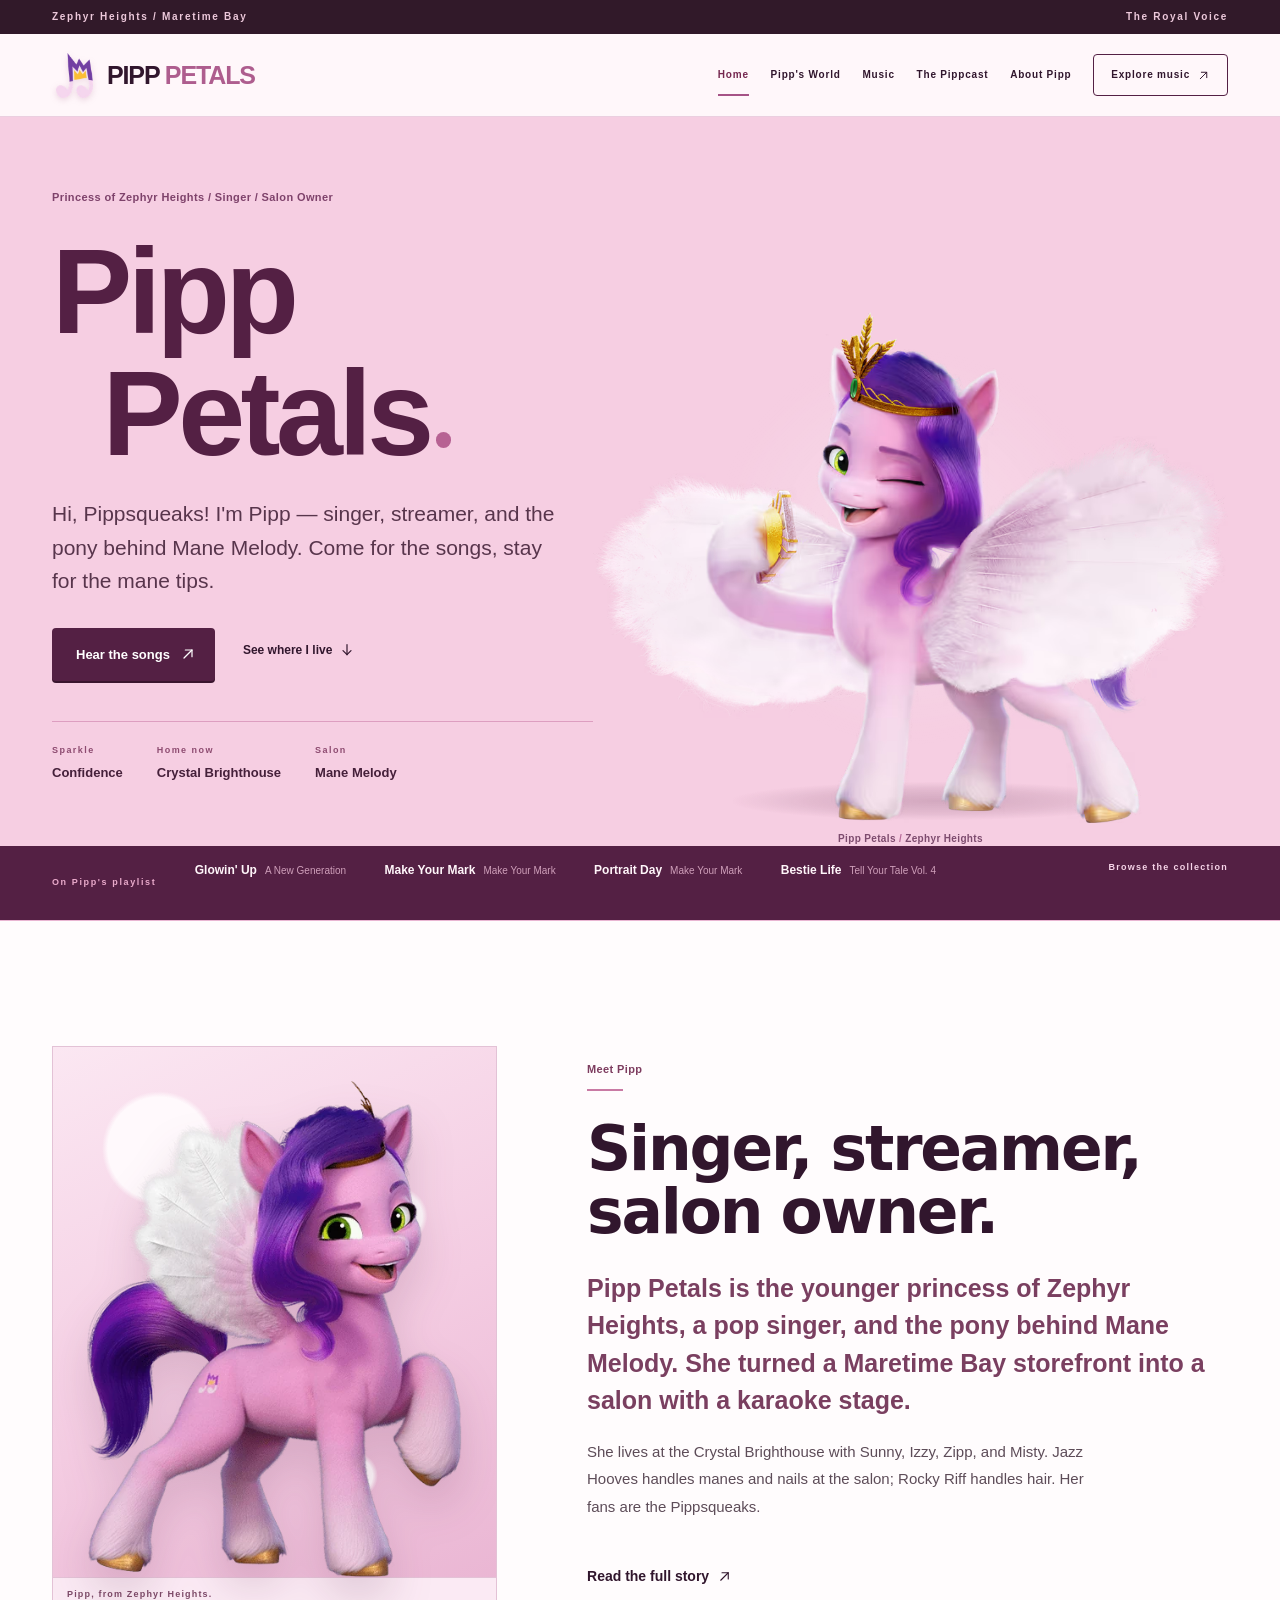
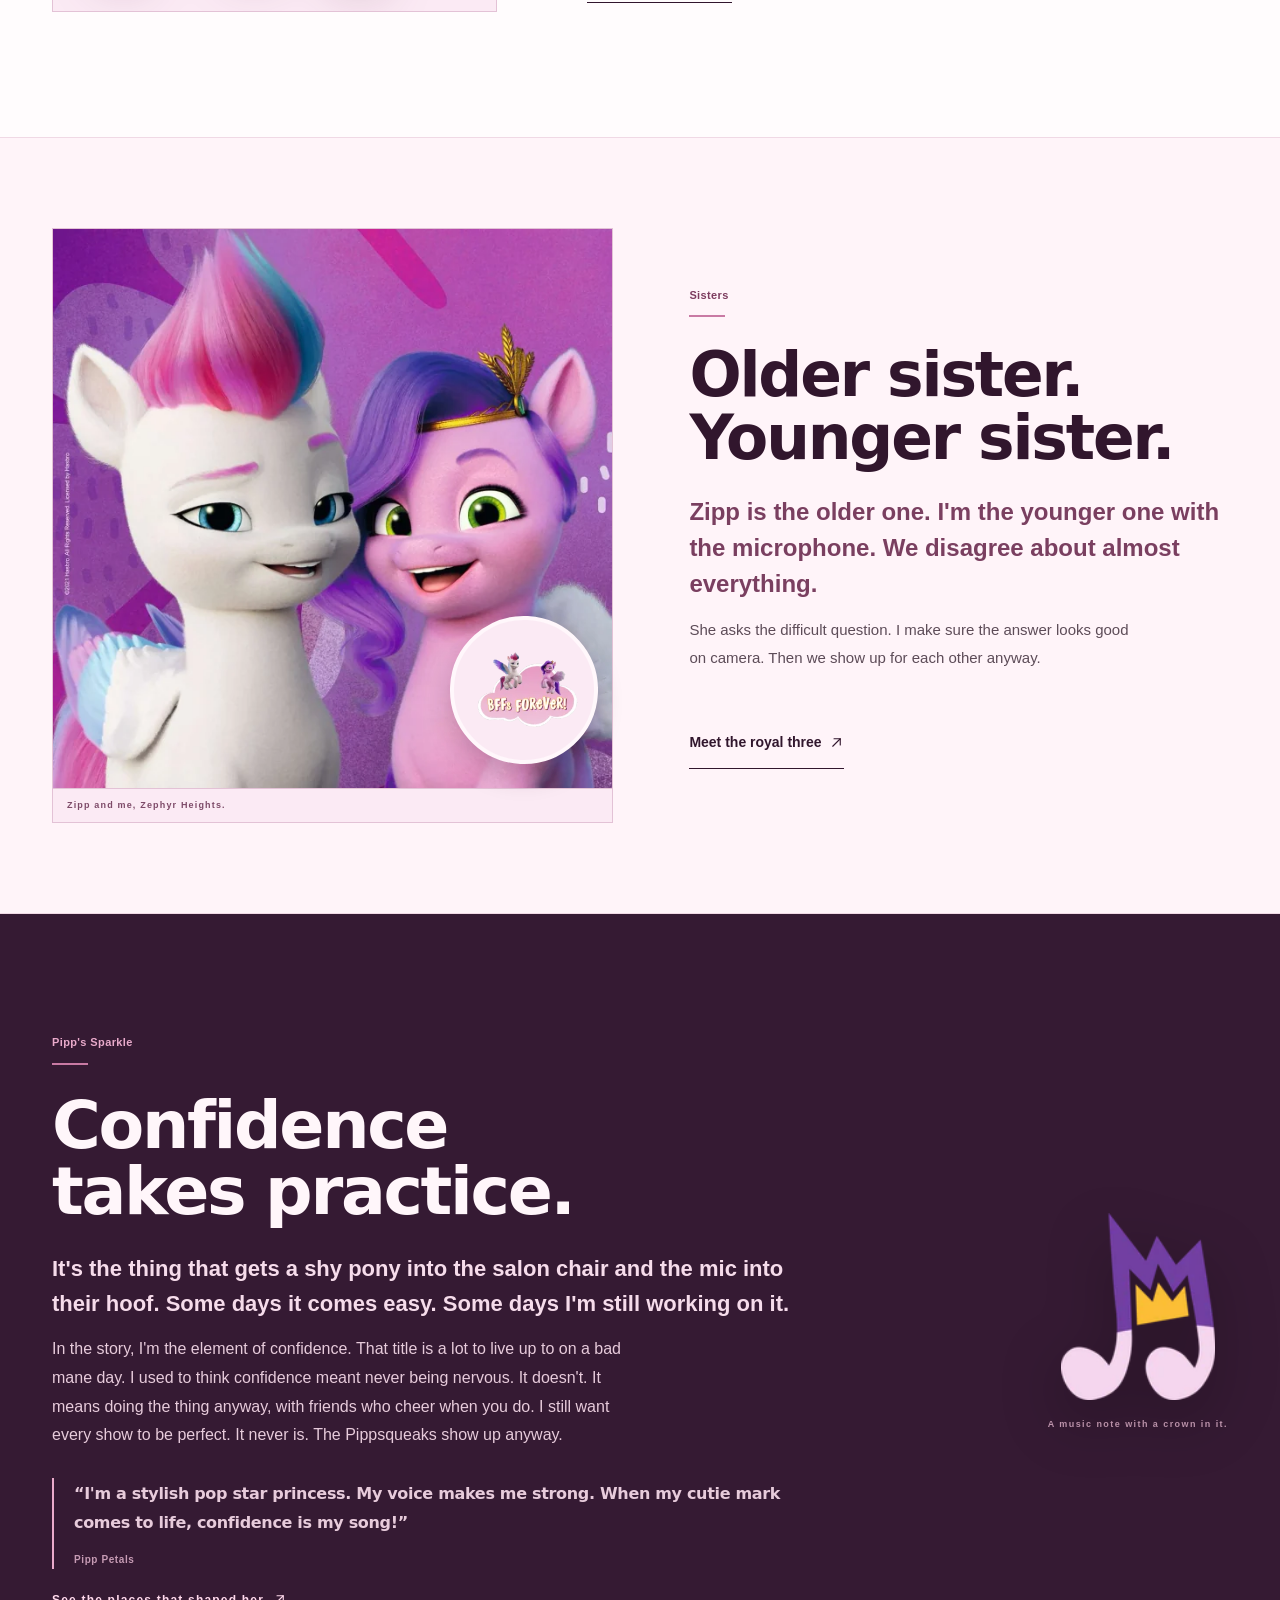
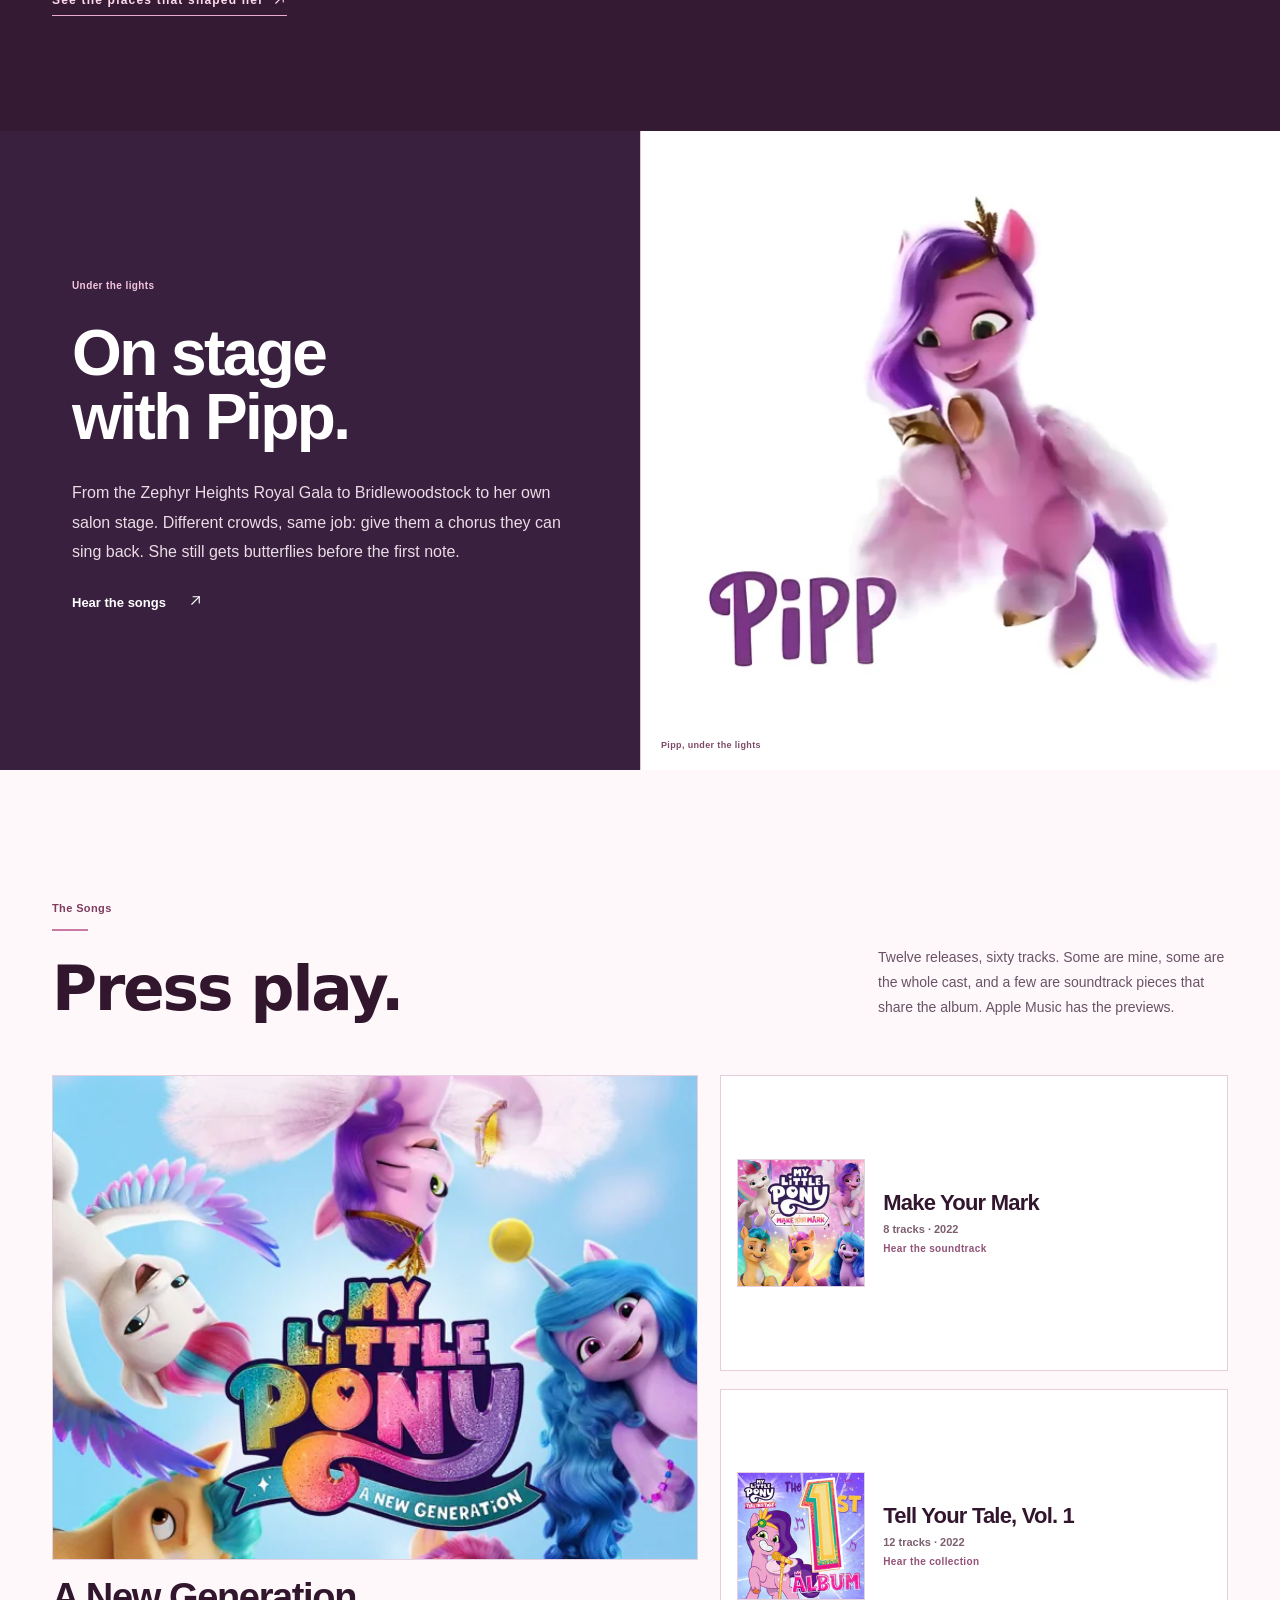
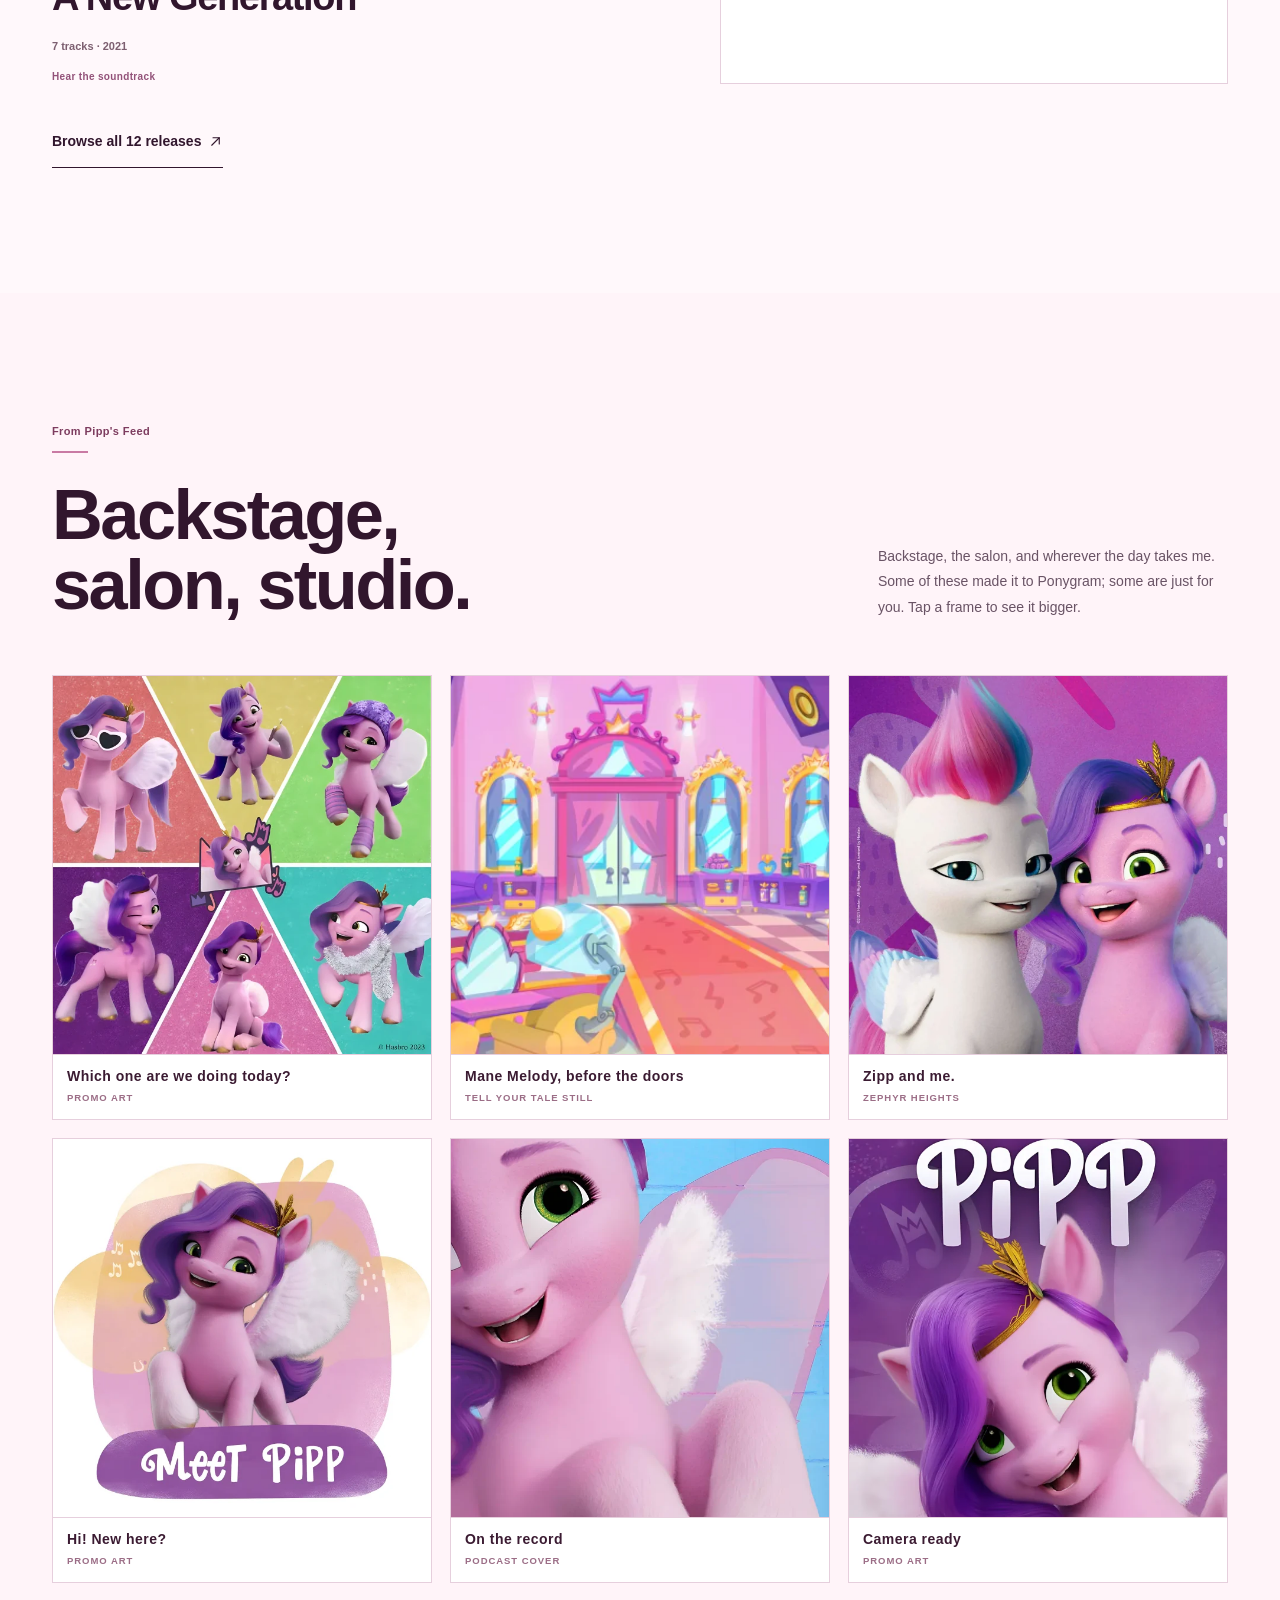
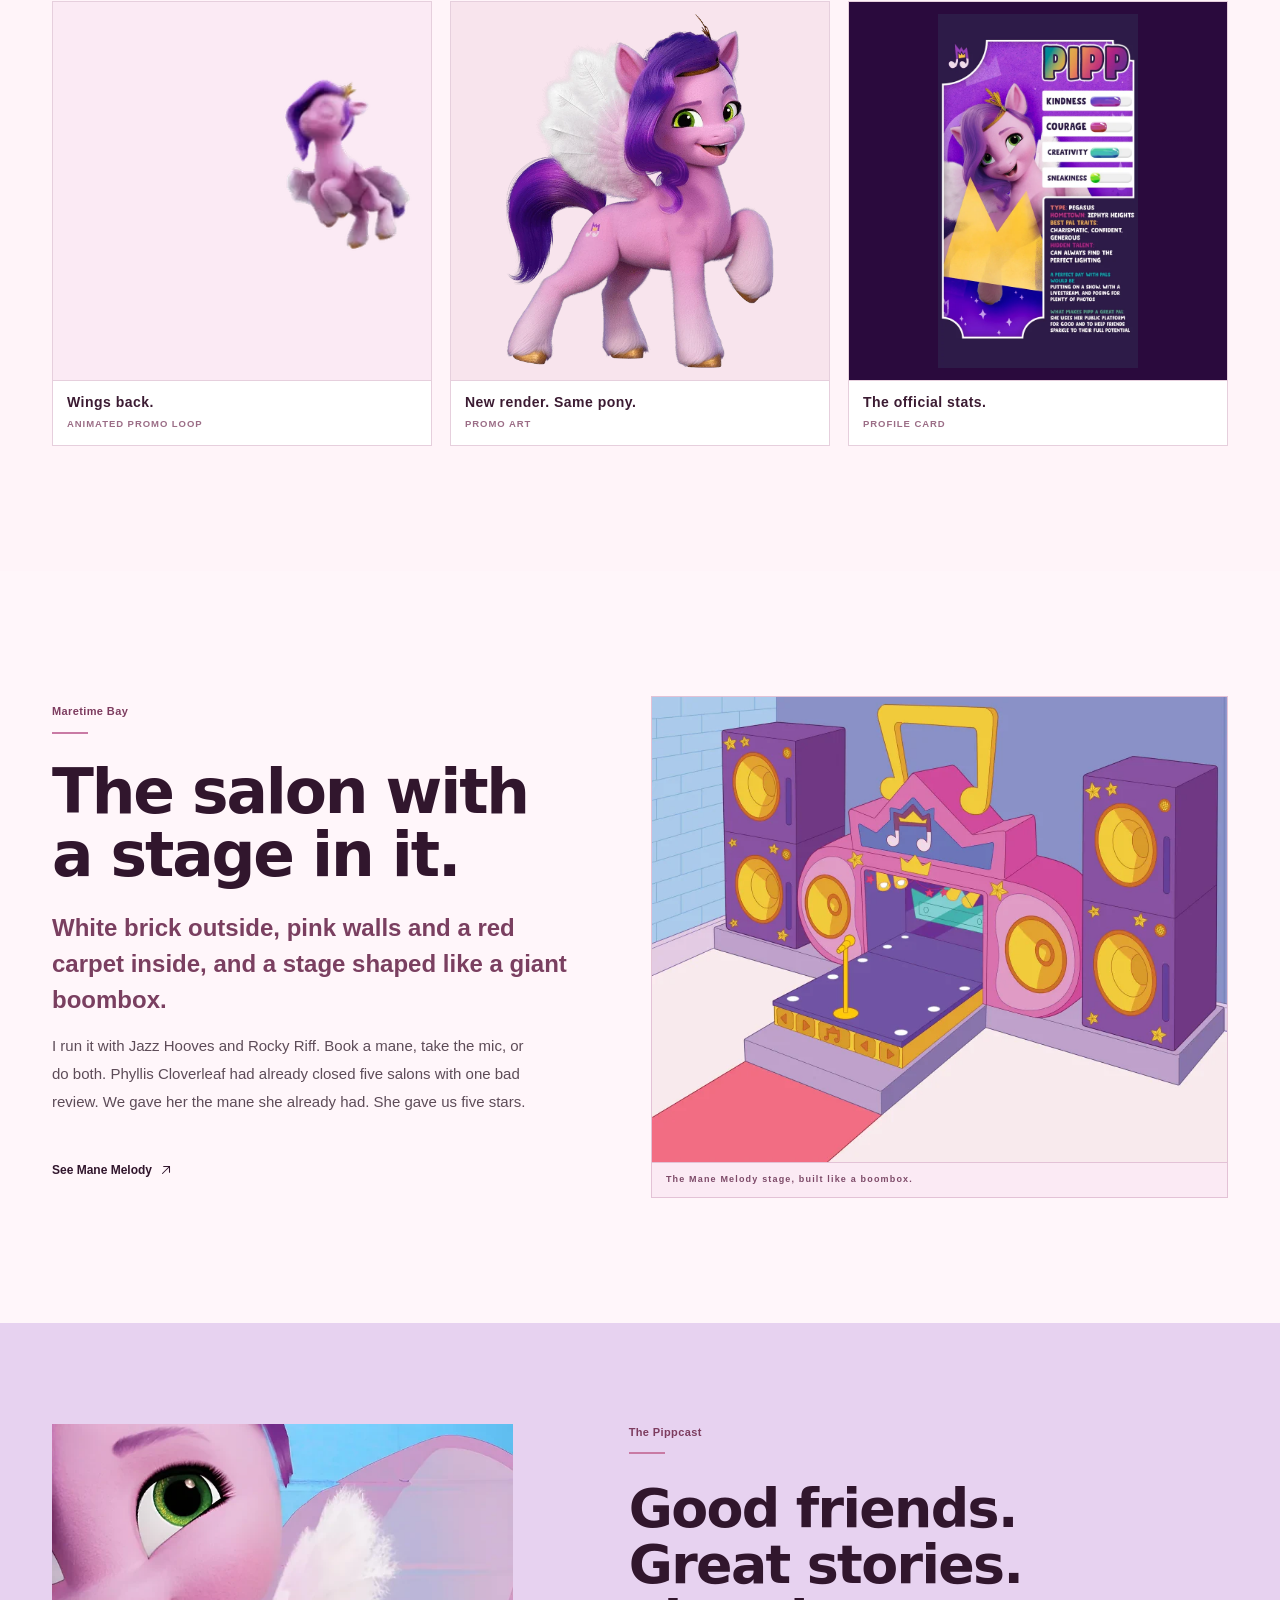
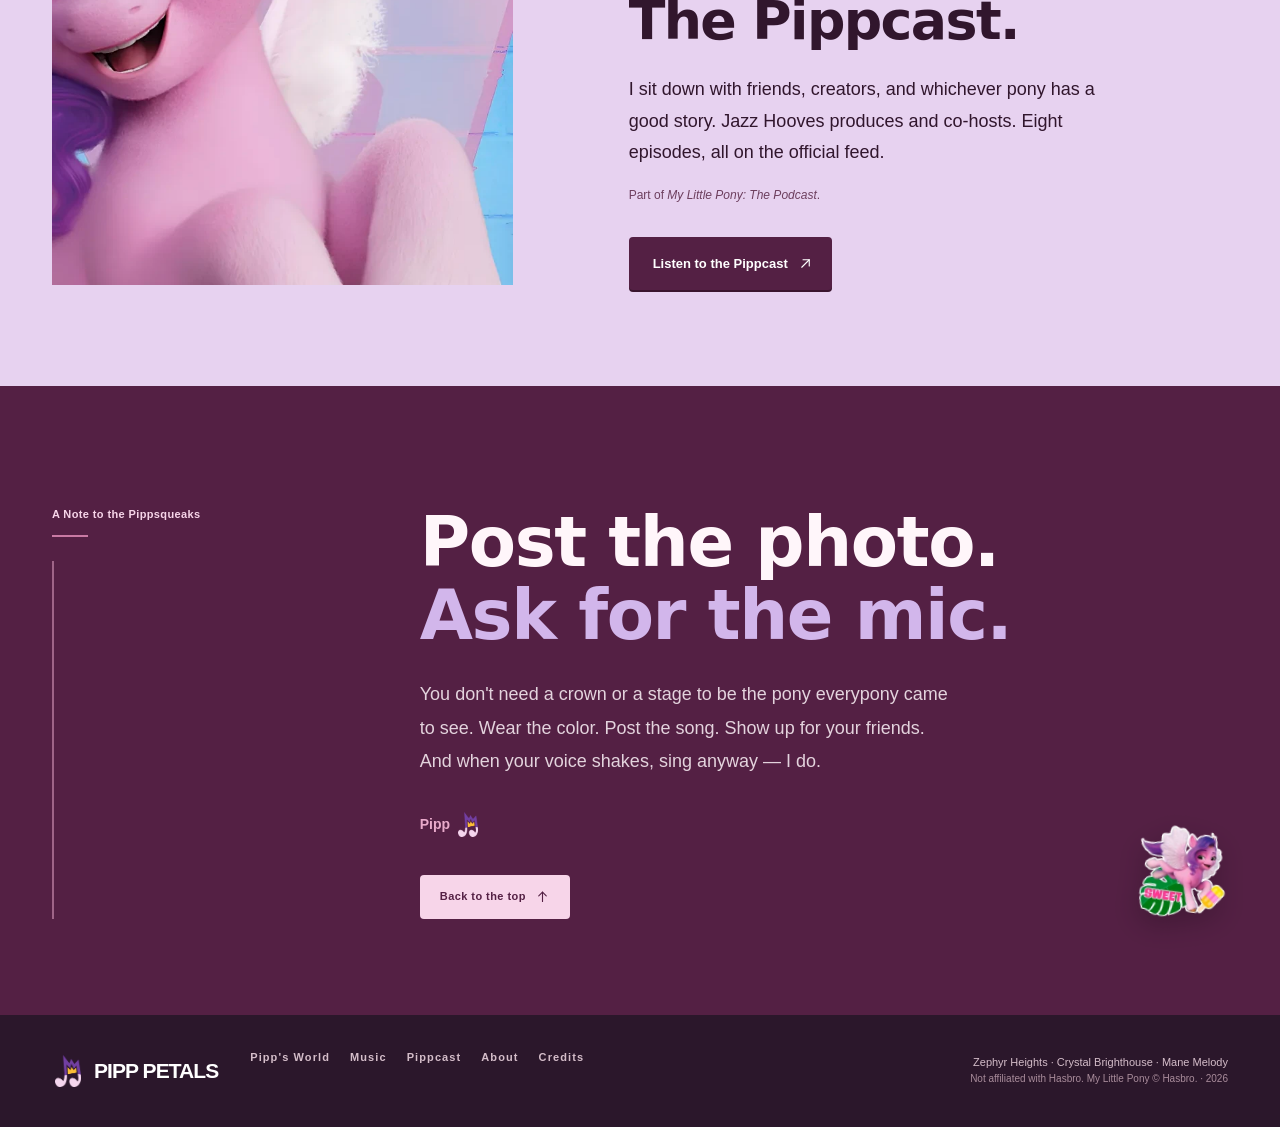
==== commit 794b4117: "deploy: use every Pipp asset, add stats and sisters interactions, optimize media" ====
--- a/index.html
+++ b/index.html
@@ -1,4 +1,4 @@
-<!DOCTYPE html><html lang="en"> <head><meta charset="utf-8"><meta name="viewport" content="width=device-width, initial-scale=1"><meta name="theme-color" content="#fff7fa"><meta name="description" content="Pipp Petals, princess of Zephyr Heights and pop star. Songs, the Crystal Brighthouse, and Mane Melody in Maretime Bay."><meta property="og:title" content="Pipp Petals | The Royal Voice"><meta property="og:description" content="Pipp Petals, princess of Zephyr Heights and pop star. Songs, the Crystal Brighthouse, and Mane Melody in Maretime Bay."><meta property="og:type" content="website"><meta property="og:url" content="https://pipp.pony.my.id/"><meta property="og:image" content="https://pipp.pony.my.id/assets/media/og-cover.jpg"><meta property="og:image:width" content="1200"><meta property="og:image:height" content="630"><meta name="twitter:card" content="summary_large_image"><title>Pipp Petals | The Royal Voice</title><link rel="canonical" href="https://pipp.pony.my.id/"><link rel="icon" type="image/webp" href="/assets/media/pipp-cutiemark.webp"><link rel="apple-touch-icon" href="/assets/media/pipp-cutiemark.webp"><script>
+<!DOCTYPE html><html lang="en"> <head><meta charset="utf-8"><meta name="viewport" content="width=device-width, initial-scale=1"><meta name="theme-color" content="#fff7fa"><meta name="color-scheme" content="light"><meta name="description" content="Pipp Petals, princess of Zephyr Heights and pop star. Songs, the Crystal Brighthouse, and Mane Melody in Maretime Bay."><meta property="og:title" content="Pipp Petals | The Royal Voice"><meta property="og:description" content="Pipp Petals, princess of Zephyr Heights and pop star. Songs, the Crystal Brighthouse, and Mane Melody in Maretime Bay."><meta property="og:type" content="website"><meta property="og:url" content="https://pipp.pony.my.id/"><meta property="og:image" content="https://pipp.pony.my.id/assets/media/og-cover.jpg"><meta property="og:image:width" content="1200"><meta property="og:image:height" content="630"><meta name="twitter:card" content="summary_large_image"><title>Pipp Petals | The Royal Voice</title><link rel="canonical" href="https://pipp.pony.my.id/"><link rel="icon" type="image/webp" href="/assets/media/pipp-cutiemark.webp"><link rel="apple-touch-icon" href="/assets/media/pipp-cutiemark.webp"><link rel="preload" as="image" href="/assets/media/pipp-hero-1300.avif" imagesrcset="/assets/media/pipp-hero-900.avif 900w, /assets/media/pipp-hero-1300.avif 1300w, /assets/media/pipp-hero-1700.avif 1700w" imagesizes="(max-width: 850px) 100vw, 52vw" type="image/avif" fetchpriority="high"><script>
       // Runs before paint: enables JS-only motion and guarantees that a
       // broken motion bundle can never leave content invisible.
       document.documentElement.classList.add('has-js', 'js');
@@ -14,7 +14,7 @@
       });
     </script><link rel="stylesheet" href="/_astro/about.cPPnkASS.css">
 <link rel="stylesheet" href="/_astro/about.ViKIAbC6.css">
-<link rel="stylesheet" href="/_astro/index.BJpSGl94.css"></head> <body class> <a class="skip-link" href="#main">Skip to content</a> <div class="scroll-progress" aria-hidden="true"></div> <div class="topline" data-astro-cid-3ef6ksr2> <div class="shell" data-astro-cid-3ef6ksr2> <span data-astro-cid-3ef6ksr2>Zephyr Heights <b aria-hidden="true" data-astro-cid-3ef6ksr2>/</b> Maretime Bay</span> <span data-astro-cid-3ef6ksr2>The Royal Voice</span> </div> </div> <header class="site-header" id="top" data-astro-cid-3ef6ksr2> <div class="shell nav-inner" data-astro-cid-3ef6ksr2> <a class="wordmark" href="/" aria-label="Pipp Petals, home" data-astro-cid-3ef6ksr2> <img class="brand-cutiemark" src="/assets/media/pipp-cutiemark.webp" alt="" width="45" height="55" data-astro-cid-3ef6ksr2> <span data-astro-cid-3ef6ksr2>PIPP <em data-astro-cid-3ef6ksr2>PETALS</em></span> </a> <nav class="main-nav" id="main-nav" aria-label="Main navigation" data-astro-cid-3ef6ksr2> <a href="/" data-nav="home" aria-current="page" data-astro-cid-3ef6ksr2> Home </a><a href="/world/" data-nav="world" data-astro-cid-3ef6ksr2> Pipp&#39;s World </a><a href="/music/" data-nav="music" data-astro-cid-3ef6ksr2> Music </a><a href="/podcast/" data-nav="podcast" data-astro-cid-3ef6ksr2> The Pippcast </a><a href="/about/" data-nav="about" data-astro-cid-3ef6ksr2> About Pipp </a> <a class="nav-cta" href="/music/" data-astro-cid-3ef6ksr2>Explore music <svg class width="13" height="13" viewBox="0 0 24 24" fill="none" aria-hidden="true" focusable="false"> <g stroke="currentColor" stroke-width="1.8" stroke-linecap="round" stroke-linejoin="round"> <path d="M6 18 18 6"></path> <path d="M8 6h10v10"></path> </g>             </svg></a> </nav> <button class="menu-toggle" type="button" aria-expanded="false" aria-controls="mobile-nav" aria-label="Open navigation" data-astro-cid-3ef6ksr2> <span data-astro-cid-3ef6ksr2></span><span data-astro-cid-3ef6ksr2></span> </button> </div> </header> <!-- Mobile drawer: a real overlay, so it can never widen the document. --> <div class="mobile-nav" id="mobile-nav" data-open="false" role="dialog" aria-modal="true" aria-label="Site navigation" inert data-astro-cid-3ef6ksr2> <div class="mobile-nav-inner" data-astro-cid-3ef6ksr2> <p class="mobile-nav-eyebrow" data-astro-cid-3ef6ksr2>Menu</p> <nav aria-label="Mobile navigation" data-astro-cid-3ef6ksr2> <ul data-astro-cid-3ef6ksr2> <li style="--i:0" data-astro-cid-3ef6ksr2> <a href="/" aria-current="page" data-astro-cid-3ef6ksr2> <span class="mobile-nav-index" data-astro-cid-3ef6ksr2>01</span> Home </a> </li><li style="--i:1" data-astro-cid-3ef6ksr2> <a href="/world/" data-astro-cid-3ef6ksr2> <span class="mobile-nav-index" data-astro-cid-3ef6ksr2>02</span> Pipp&#39;s World </a> </li><li style="--i:2" data-astro-cid-3ef6ksr2> <a href="/music/" data-astro-cid-3ef6ksr2> <span class="mobile-nav-index" data-astro-cid-3ef6ksr2>03</span> Music </a> </li><li style="--i:3" data-astro-cid-3ef6ksr2> <a href="/podcast/" data-astro-cid-3ef6ksr2> <span class="mobile-nav-index" data-astro-cid-3ef6ksr2>04</span> The Pippcast </a> </li><li style="--i:4" data-astro-cid-3ef6ksr2> <a href="/about/" data-astro-cid-3ef6ksr2> <span class="mobile-nav-index" data-astro-cid-3ef6ksr2>05</span> About Pipp </a> </li> </ul> </nav> <a class="mobile-nav-cta" href="/music/" data-astro-cid-3ef6ksr2>Explore music <svg class width="16" height="16" viewBox="0 0 24 24" fill="none" aria-hidden="true" focusable="false"> <g stroke="currentColor" stroke-width="1.8" stroke-linecap="round" stroke-linejoin="round"> <path d="M6 18 18 6"></path> <path d="M8 6h10v10"></path> </g>             </svg></a> </div> </div>  <main id="main">  <section class="hero hero-v2" aria-labelledby="hero-title" data-astro-cid-j7pv25f6> <div class="shell hero-layout" data-astro-cid-j7pv25f6> <div class="hero-copy" data-astro-cid-j7pv25f6> <p class="hero-overline" data-astro-cid-j7pv25f6>Princess of Zephyr Heights / Singer / Salon Owner</p> <h1 id="hero-title" class="text-display" style="line-height:1.02" data-astro-cid-j7pv25f6> <span class="hero-line" data-astro-cid-j7pv25f6>Pipp</span><span class="hero-line" data-astro-cid-j7pv25f6>Petals<span class="hero-period" data-astro-cid-j7pv25f6>.</span></span> </h1> <p class="hero-intro" data-astro-cid-j7pv25f6>Hi, Pippsqueaks! I'm Pipp — singer, streamer, and the pony behind Mane Melody. Come for the songs, stay for the mane tips.</p> <div class="hero-actions" data-astro-cid-j7pv25f6> <a class="pill-link" href="/music/" data-astro-cid-j7pv25f6>Hear the songs <svg class width="16" height="16" viewBox="0 0 24 24" fill="none" aria-hidden="true" focusable="false"> <g stroke="currentColor" stroke-width="1.8" stroke-linecap="round" stroke-linejoin="round"> <path d="M6 18 18 6"></path> <path d="M8 6h10v10"></path> </g>             </svg></a> <a class="text-link" href="/world/" data-astro-cid-j7pv25f6>See where I live <svg class width="16" height="16" viewBox="0 0 24 24" fill="none" aria-hidden="true" focusable="false">  <g stroke="currentColor" stroke-width="1.8" stroke-linecap="round" stroke-linejoin="round"> <path d="M12 4v15"></path> <path d="m6 13 6 6 6-6"></path> </g>            </svg></a> </div> <dl class="hero-facts" data-astro-cid-j7pv25f6> <div data-astro-cid-j7pv25f6><dt data-astro-cid-j7pv25f6>Sparkle</dt><dd data-astro-cid-j7pv25f6>Confidence</dd></div> <div data-astro-cid-j7pv25f6><dt data-astro-cid-j7pv25f6>Home now</dt><dd data-astro-cid-j7pv25f6>Crystal Brighthouse</dd></div> <div data-astro-cid-j7pv25f6><dt data-astro-cid-j7pv25f6>Salon</dt><dd data-astro-cid-j7pv25f6>Mane Melody</dd></div> </dl> </div> <div class="hero-art" data-astro-cid-j7pv25f6> <img class="hero-pony" src="/assets/media/pipp-hero.webp" width="1700" height="1370" alt="Pipp Petals winking with one hoof raised, her wings spread, and a golden tiara" fetchpriority="high" data-astro-cid-j7pv25f6> <p class="hero-image-caption" data-astro-cid-j7pv25f6>Pipp Petals <span aria-hidden="true" data-astro-cid-j7pv25f6>/</span> Zephyr Heights</p> </div> </div> <div class="setlist" data-astro-cid-j7pv25f6> <div class="shell setlist-inner" data-astro-cid-j7pv25f6> <p class="setlist-label" data-astro-cid-j7pv25f6>On Pipp's playlist</p> <ul data-astro-cid-j7pv25f6> <li data-astro-cid-j7pv25f6><a href="/music/#my-little-pony-a-new-generation-original-motion-picture-soundtrack" data-astro-cid-j7pv25f6><b data-astro-cid-j7pv25f6>Glowin' Up</b><span data-astro-cid-j7pv25f6>A New Generation</span></a></li> <li data-astro-cid-j7pv25f6><a href="/music/#make-your-mark" data-astro-cid-j7pv25f6><b data-astro-cid-j7pv25f6>Make Your Mark</b><span data-astro-cid-j7pv25f6>Make Your Mark</span></a></li> <li data-astro-cid-j7pv25f6><a href="/music/#make-your-mark" data-astro-cid-j7pv25f6><b data-astro-cid-j7pv25f6>Portrait Day</b><span data-astro-cid-j7pv25f6>Make Your Mark</span></a></li> <li data-astro-cid-j7pv25f6><a href="/music/#tell-your-tale-vol-4-ep" data-astro-cid-j7pv25f6><b data-astro-cid-j7pv25f6>Bestie Life</b><span data-astro-cid-j7pv25f6>Tell Your Tale Vol. 4</span></a></li> </ul> <a class="setlist-all" href="/music/" data-astro-cid-j7pv25f6>Browse the collection</a> </div> </div> </section> <section class="section about" id="about" data-astro-cid-j7pv25f6> <div class="shell intro-grid" data-astro-cid-j7pv25f6> <figure class="intro-poster" data-astro-cid-j7pv25f6> <img height="1400" width="1400" loading="lazy" src="/assets/media/pipp-meet.webp" alt="Promo art of Pipp Petals smiling beside floating music notes" data-astro-cid-j7pv25f6> <figcaption data-astro-cid-j7pv25f6>Pipp Petals, princess of Zephyr Heights.</figcaption> </figure> <div class="intro-copy" data-astro-cid-j7pv25f6> <span class="section-label" data-astro-cid-j7pv25f6>Meet Pipp</span> <h2 class="intro-title" data-astro-cid-j7pv25f6>Singer, streamer, salon owner.</h2> <p class="lead" data-astro-cid-j7pv25f6>Pipp Petals is the younger princess of Zephyr Heights, a pop singer, and the pony behind Mane Melody. She turned a Maretime Bay storefront into a salon with a karaoke stage.</p> <p data-astro-cid-j7pv25f6>She lives at the Crystal Brighthouse with Sunny, Izzy, Zipp, and Misty. Jazz Hooves and Rocky Riff keep Mane Melody running. Her fans are the Pippsqueaks.</p> <a class="editorial-link intro-link" href="/about/" data-astro-cid-j7pv25f6>Read the full story <svg class width="15" height="15" viewBox="0 0 24 24" fill="none" aria-hidden="true" focusable="false"> <g stroke="currentColor" stroke-width="1.8" stroke-linecap="round" stroke-linejoin="round"> <path d="M6 18 18 6"></path> <path d="M8 6h10v10"></path> </g>             </svg></a> </div> </div> </section> <section class="confidence" aria-labelledby="confidence-title" data-astro-cid-j7pv25f6> <div class="shell confidence-grid" data-astro-cid-j7pv25f6> <div class="confidence-copy" data-astro-cid-j7pv25f6> <span class="section-label" data-astro-cid-j7pv25f6>Pipp's Sparkle</span> <h2 id="confidence-title" data-astro-cid-j7pv25f6>Confidence takes practice.</h2> <p class="confidence-lead" data-astro-cid-j7pv25f6>It's the thing that gets a shy pony into the salon chair and the mic into their hoof. Some days it comes easy. Some days I'm still working on it.</p> <p data-astro-cid-j7pv25f6>I used to think confidence meant never being nervous. It doesn't. It means doing the thing anyway, with friends who cheer when you do. I still want every show to be perfect. It never is. The Pippsqueaks show up anyway.</p> <blockquote class="pull-quote" data-astro-cid-j7pv25f6> <p data-astro-cid-j7pv25f6>“I'm a stylish pop star princess. My voice makes me strong. When my cutie mark comes to life, confidence is my song!”</p> <footer data-astro-cid-j7pv25f6>Pipp Petals</footer> </blockquote> <a class="confidence-link" href="/world/" data-astro-cid-j7pv25f6>See the places that shaped her <svg class width="15" height="15" viewBox="0 0 24 24" fill="none" aria-hidden="true" focusable="false"> <g stroke="currentColor" stroke-width="1.8" stroke-linecap="round" stroke-linejoin="round"> <path d="M6 18 18 6"></path> <path d="M8 6h10v10"></path> </g>             </svg></a> </div> <figure class="confidence-mark" data-astro-cid-j7pv25f6> <img src="/assets/media/pipp-cutiemark.webp" width="120" height="146" alt="Pipp's cutie mark: a purple music note with pale pink note heads and a gold crown" loading="lazy" data-astro-cid-j7pv25f6> <figcaption data-astro-cid-j7pv25f6>A music note with a crown in it.</figcaption> </figure> </div> </section> <section class="stage" id="stage" data-astro-cid-j7pv25f6> <div class="stage-image" data-astro-cid-j7pv25f6> <img height="1400" width="1400" loading="lazy" src="/assets/media/pipp-onstage.webp" alt="Pipp Petals holding a microphone" data-astro-cid-j7pv25f6> <p class="stage-caption" data-astro-cid-j7pv25f6>Pipp, under the lights</p> </div> <div class="stage-shade" data-astro-cid-j7pv25f6></div> <div class="shell stage-content" data-astro-cid-j7pv25f6> <p class="stage-kicker" data-astro-cid-j7pv25f6>Under the lights</p> <h2 data-astro-cid-j7pv25f6>On stage with Pipp.</h2> <p data-astro-cid-j7pv25f6>From the Zephyr Heights Royal Gala to Bridlewoodstock to her own salon stage. Different crowds, same job: give them a chorus they can sing back. She still gets butterflies before the first note.</p> <a class="stage-link" href="/music/" data-astro-cid-j7pv25f6>Hear the songs <svg class width="15" height="15" viewBox="0 0 24 24" fill="none" aria-hidden="true" focusable="false"> <g stroke="currentColor" stroke-width="1.8" stroke-linecap="round" stroke-linejoin="round"> <path d="M6 18 18 6"></path> <path d="M8 6h10v10"></path> </g>             </svg></a> </div> </section> <section class="section music" id="music" data-astro-cid-j7pv25f6> <div class="shell" data-astro-cid-j7pv25f6> <div class="section-intro" data-astro-cid-j7pv25f6> <div data-astro-cid-j7pv25f6> <span class="section-label" data-astro-cid-j7pv25f6>The Songs</span> <h2 class="music-title" data-astro-cid-j7pv25f6>Press play.</h2> </div> <p data-astro-cid-j7pv25f6>Twelve releases, sixty tracks. Some are mine, some are the whole cast, and a few are soundtrack pieces that share the album. Apple Music has the previews.</p> </div> <div class="record-cards record-cards--editorial" data-astro-cid-j7pv25f6> <a class="record-card record-card--lead" href="/music/#my-little-pony-a-new-generation-original-motion-picture-soundtrack" data-astro-cid-j7pv25f6> <figure class="record-art" data-astro-cid-j7pv25f6><img src="/assets/media/album-my-little-pony-a-new-generation-original-motion-picture-soundtrack.webp" alt="Cover of the A New Generation soundtrack" loading="lazy" data-astro-cid-j7pv25f6></figure> <span class="record-name" data-astro-cid-j7pv25f6>A New Generation</span><span class="record-meta" data-astro-cid-j7pv25f6>7 tracks · 2021</span><span class="record-action" data-astro-cid-j7pv25f6>Hear the soundtrack</span> </a> <div class="record-stack" data-astro-cid-j7pv25f6> <a class="record-card record-card--row" href="/music/#make-your-mark" data-astro-cid-j7pv25f6> <figure class="record-art" data-astro-cid-j7pv25f6><img src="/assets/media/album-make-your-mark.webp" alt="Cover of the Make Your Mark soundtrack" loading="lazy" data-astro-cid-j7pv25f6></figure> <span data-astro-cid-j7pv25f6><span class="record-name" data-astro-cid-j7pv25f6>Make Your Mark</span><span class="record-meta" data-astro-cid-j7pv25f6>8 tracks · 2022</span><span class="record-action" data-astro-cid-j7pv25f6>Hear the soundtrack</span></span> </a> <a class="record-card record-card--row" href="/music/#tell-your-tale-vol-1" data-astro-cid-j7pv25f6> <figure class="record-art" data-astro-cid-j7pv25f6><img src="/assets/media/album-tell-your-tale-vol-1.webp" alt="Cover of Tell Your Tale, Vol. 1" loading="lazy" data-astro-cid-j7pv25f6></figure> <span data-astro-cid-j7pv25f6><span class="record-name" data-astro-cid-j7pv25f6>Tell Your Tale, Vol. 1</span><span class="record-meta" data-astro-cid-j7pv25f6>12 tracks · 2022</span><span class="record-action" data-astro-cid-j7pv25f6>Hear the collection</span></span> </a> </div> </div> <a class="editorial-link" href="/music/" data-astro-cid-j7pv25f6>Browse all 12 releases <svg class width="15" height="15" viewBox="0 0 24 24" fill="none" aria-hidden="true" focusable="false"> <g stroke="currentColor" stroke-width="1.8" stroke-linecap="round" stroke-linejoin="round"> <path d="M6 18 18 6"></path> <path d="M8 6h10v10"></path> </g>             </svg></a> </div> </section> <section class="section feed" id="feed" data-astro-cid-j7pv25f6> <div class="shell" data-astro-cid-j7pv25f6> <div class="section-intro" data-astro-cid-j7pv25f6> <div data-astro-cid-j7pv25f6> <span class="section-label" data-astro-cid-j7pv25f6>From Pipp's Feed</span> <h2 data-astro-cid-j7pv25f6>Backstage, salon, studio.</h2> </div> <p data-astro-cid-j7pv25f6>Backstage, the salon, and wherever the day takes me. Some of these made it to Ponygram; some are just for you. Tap a frame to see it bigger.</p> </div> <div class="feed-rail" data-embla data-gallery data-astro-cid-j7pv25f6> <div class="embla-viewport" data-embla-viewport data-astro-cid-j7pv25f6> <div class="embla-container feed-grid" data-embla-container data-astro-cid-j7pv25f6> <figure class="feed-card" data-astro-cid-j7pv25f6> <a href="/assets/media/pipp-looks.webp" data-pswp-width="1400" data-pswp-height="1400" aria-label="Open: a look for every mood" data-astro-cid-j7pv25f6> <img height="1400" width="1400" loading="lazy" src="/assets/media/pipp-looks.webp" alt="A collage of Pipp Petals in six different outfits and moods" data-astro-cid-j7pv25f6> </a> <figcaption data-astro-cid-j7pv25f6><strong data-astro-cid-j7pv25f6>Which one are we doing today?</strong><span data-astro-cid-j7pv25f6>Promo art</span></figcaption> </figure> <figure class="feed-card" data-astro-cid-j7pv25f6> <a href="/assets/media/pipp-salon.webp" data-pswp-width="1600" data-pswp-height="900" aria-label="Open: Mane Melody before the doors" data-astro-cid-j7pv25f6> <img height="900" width="1600" loading="lazy" src="/assets/media/pipp-salon.webp" alt="The inside of Mane Melody: pink walls, gold mirrors, styling chairs and a red carpet" data-astro-cid-j7pv25f6> </a> <figcaption data-astro-cid-j7pv25f6><strong data-astro-cid-j7pv25f6>Mane Melody, before the doors</strong><span data-astro-cid-j7pv25f6>Tell Your Tale still</span></figcaption> </figure> <figure class="feed-card" data-astro-cid-j7pv25f6> <a href="/assets/media/pipp-royal-family.webp" data-pswp-width="1400" data-pswp-height="1256" aria-label="Open: the family portrait" data-astro-cid-j7pv25f6> <img height="1256" width="1400" loading="lazy" src="/assets/media/pipp-royal-family.webp" alt="Zipp Storm, Queen Haven and Pipp Petals standing together" data-astro-cid-j7pv25f6> </a> <figcaption data-astro-cid-j7pv25f6><strong data-astro-cid-j7pv25f6>Mom, Zipp, and me</strong><span data-astro-cid-j7pv25f6>A New Generation</span></figcaption> </figure> <figure class="feed-card" data-astro-cid-j7pv25f6> <a href="/assets/media/pipp-meet.webp" data-pswp-width="1400" data-pswp-height="1400" aria-label="Open: meet the pony" data-astro-cid-j7pv25f6> <img height="1400" width="1400" loading="lazy" src="/assets/media/pipp-meet.webp" alt="Meet Pipp graphic with Pipp smiling beside floating music notes" data-astro-cid-j7pv25f6> </a> <figcaption data-astro-cid-j7pv25f6><strong data-astro-cid-j7pv25f6>Hi! New here?</strong><span data-astro-cid-j7pv25f6>Promo art</span></figcaption> </figure> <figure class="feed-card" data-astro-cid-j7pv25f6> <a href="/assets/media/pipp-podcast.webp" data-pswp-width="1400" data-pswp-height="1400" aria-label="Open: on the record" data-astro-cid-j7pv25f6> <img height="1400" width="1400" loading="lazy" src="/assets/media/pipp-podcast.webp" alt="The Pippcast artwork with Pipp wearing purple headphones" data-astro-cid-j7pv25f6> </a> <figcaption data-astro-cid-j7pv25f6><strong data-astro-cid-j7pv25f6>On the record</strong><span data-astro-cid-j7pv25f6>Podcast cover</span></figcaption> </figure> <figure class="feed-card" data-astro-cid-j7pv25f6> <a href="/assets/media/pipp-cover.webp" data-pswp-width="1400" data-pswp-height="1731" aria-label="Open: camera ready" data-astro-cid-j7pv25f6> <img height="1731" width="1400" loading="lazy" src="/assets/media/pipp-cover.webp" alt="Pipp Petals with her violet mane against a purple backdrop" data-astro-cid-j7pv25f6> </a> <figcaption data-astro-cid-j7pv25f6><strong data-astro-cid-j7pv25f6>Camera ready</strong><span data-astro-cid-j7pv25f6>Promo art</span></figcaption> </figure> <figure class="feed-card feed-card--motion" data-astro-cid-j7pv25f6> <a href="/assets/media/pipp-flying-loop.webp" data-pswp-width="480" data-pswp-height="480" aria-label="Open: Pipp in flight" data-astro-cid-j7pv25f6> <picture data-astro-cid-j7pv25f6> <source media="(prefers-reduced-motion: reduce)" srcset="/assets/media/pipp-flying-still.webp" data-astro-cid-j7pv25f6> <img height="480" width="480" loading="lazy" src="/assets/media/pipp-flying-loop.webp" alt="Animated loop of Pipp Petals flying" data-astro-cid-j7pv25f6> </picture> </a> <figcaption data-astro-cid-j7pv25f6><strong data-astro-cid-j7pv25f6>Wings back.</strong><span data-astro-cid-j7pv25f6>Animated promo loop</span></figcaption> </figure> <figure class="feed-card feed-card--contain" data-astro-cid-j7pv25f6> <a href="/assets/media/pipp-render-standing.png" data-pswp-width="443" data-pswp-height="585" aria-label="Open: the new Pipp render" data-astro-cid-j7pv25f6> <img height="585" width="443" loading="lazy" src="/assets/media/pipp-render-standing.png" alt="Pipp Petals standing with one front hoof raised and her wings spread" data-astro-cid-j7pv25f6> </a> <figcaption data-astro-cid-j7pv25f6><strong data-astro-cid-j7pv25f6>New render. Same pony.</strong><span data-astro-cid-j7pv25f6>Promo art</span></figcaption> </figure> <figure class="feed-card feed-card--contain feed-card--stats" data-astro-cid-j7pv25f6> <a href="/assets/media/pipp-stats-card.webp" data-pswp-width="1080" data-pswp-height="1920" aria-label="Open: the official Pipp stats card" data-astro-cid-j7pv25f6> <img height="1920" width="1080" loading="lazy" src="/assets/media/pipp-stats-card.webp" alt="Pipp Petals profile card showing her kindness, courage, creativity, and sneakiness stats" data-astro-cid-j7pv25f6> </a> <figcaption data-astro-cid-j7pv25f6><strong data-astro-cid-j7pv25f6>The official stats.</strong><span data-astro-cid-j7pv25f6>Profile card</span></figcaption> </figure> </div> </div> <div class="embla-controls" data-astro-cid-j7pv25f6> <button type="button" data-embla-prev aria-label="Previous frame" data-astro-cid-j7pv25f6><svg class width="18" height="18" viewBox="0 0 24 24" fill="none" aria-hidden="true" focusable="false">    <g stroke="currentColor" stroke-width="1.8" stroke-linecap="round" stroke-linejoin="round"> <path d="M20 12H5"></path> <path d="m11 6-6 6 6 6"></path> </g>          </svg></button> <p data-embla-status aria-live="polite" data-astro-cid-j7pv25f6>1 / 9</p> <button type="button" data-embla-next aria-label="Next frame" data-astro-cid-j7pv25f6><svg class width="18" height="18" viewBox="0 0 24 24" fill="none" aria-hidden="true" focusable="false">     <g stroke="currentColor" stroke-width="1.8" stroke-linecap="round" stroke-linejoin="round"> <path d="M4 12h15"></path> <path d="m13 6 6 6-6 6"></path> </g>         </svg></button> </div> </div> </div> </section> <section class="section melody-feature" id="melody" data-astro-cid-j7pv25f6> <div class="shell melody-grid" data-astro-cid-j7pv25f6> <div class="melody-copy" data-astro-cid-j7pv25f6> <span class="section-label" data-astro-cid-j7pv25f6>Maretime Bay</span> <h2 data-astro-cid-j7pv25f6>The salon with a stage in it.</h2> <p class="lead" data-astro-cid-j7pv25f6>White brick outside, pink walls and a red carpet inside, and a stage shaped like a giant boombox.</p> <p data-astro-cid-j7pv25f6>I run it with Jazz Hooves and Rocky Riff. Book a mane, take the mic, or do both. My first big client had a reputation for closing salons with one bad review. We gave her the mane she already had. She gave us five stars.</p> <a class="underline-link" href="/world/#mane-melody" data-astro-cid-j7pv25f6>See Mane Melody <svg class width="14" height="14" viewBox="0 0 24 24" fill="none" aria-hidden="true" focusable="false"> <g stroke="currentColor" stroke-width="1.8" stroke-linecap="round" stroke-linejoin="round"> <path d="M6 18 18 6"></path> <path d="M8 6h10v10"></path> </g>             </svg></a> </div> <figure class="melody-photo" data-astro-cid-j7pv25f6> <img height="1294" width="1600" loading="lazy" src="/assets/media/pipp-melody.webp" alt="The Mane Melody stage, shaped like a giant pink and purple boombox" data-astro-cid-j7pv25f6> <figcaption data-astro-cid-j7pv25f6>The Mane Melody stage, built like a boombox.</figcaption> </figure> </div> </section> <section class="podcast-teaser" data-astro-cid-j7pv25f6> <div class="shell podcast-teaser-inner" data-astro-cid-j7pv25f6> <figure class="teaser-art" data-astro-cid-j7pv25f6> <img src="/assets/media/pipp-podcast.webp" alt="The Pippcast artwork with Pipp in headphones" loading="lazy" width="1400" height="1400" data-astro-cid-j7pv25f6> </figure> <div class="teaser-copy" data-astro-cid-j7pv25f6> <span class="section-label" data-astro-cid-j7pv25f6>The Pippcast</span> <h2 data-astro-cid-j7pv25f6>Good friends. Great stories. The Pippcast.</h2> <p data-astro-cid-j7pv25f6>I sit down with friends, creators, and whichever pony has a good story. Jazz Hooves produces. Eight episodes, all on the official feed.</p> <p class="teaser-note" data-astro-cid-j7pv25f6>Part of <em data-astro-cid-j7pv25f6>My Little Pony: The Podcast</em>.</p> <a class="pill-link" href="/podcast/" data-astro-cid-j7pv25f6>Listen to the Pippcast <svg class width="15" height="15" viewBox="0 0 24 24" fill="none" aria-hidden="true" focusable="false"> <g stroke="currentColor" stroke-width="1.8" stroke-linecap="round" stroke-linejoin="round"> <path d="M6 18 18 6"></path> <path d="M8 6h10v10"></path> </g>             </svg></a> </div> </div> </section> <section id="pippsqueaks" class="note-panel" data-astro-cid-j7pv25f6> <div class="shell note-grid" data-astro-cid-j7pv25f6> <aside class="note-side" data-astro-cid-j7pv25f6> <p class="section-label" data-astro-cid-j7pv25f6>A Note to the Pippsqueaks</p> <span class="note-rule" aria-hidden="true" data-astro-cid-j7pv25f6></span> </aside> <div class="note-body" data-astro-cid-j7pv25f6> <h2 class="note-title" data-astro-cid-j7pv25f6>Post the photo.<br data-astro-cid-j7pv25f6><em data-astro-cid-j7pv25f6>Ask for the mic.</em></h2> <p class="note-copy" data-astro-cid-j7pv25f6>You don't need a crown or a stage to be the pony everypony came to see. Wear the color. Post the song. Show up for your friends. And when your voice shakes, sing anyway — I do.</p> <p class="note-sign" data-astro-cid-j7pv25f6><span data-astro-cid-j7pv25f6>Pipp</span><img src="/assets/media/pipp-cutiemark.webp" width="24" height="29" alt="" loading="lazy" data-astro-cid-j7pv25f6></p> <a href="#top" class="note-btn" data-astro-cid-j7pv25f6>Back to the top <svg class width="15" height="15" viewBox="0 0 24 24" fill="none" aria-hidden="true" focusable="false">   <g stroke="currentColor" stroke-width="1.8" stroke-linecap="round" stroke-linejoin="round"> <path d="M12 20V5"></path> <path d="m6 11 6-6 6 6"></path> </g>           </svg></a> </div> </div> </section> <script type="module" src="/_astro/index.astro_astro_type_script_index_0_lang.C83pRBqP.js"></script>  </main> <footer class="footer" data-astro-cid-sz7xmlte> <div class="shell footer-inner" data-astro-cid-sz7xmlte> <a href="/" class="footer-brand" aria-label="Pipp Petals, home" data-astro-cid-sz7xmlte> <img src="/assets/media/pipp-cutiemark.webp" alt="" width="32" height="39" loading="lazy" data-astro-cid-sz7xmlte>
+<link rel="stylesheet" href="/_astro/index.DUsYzUhs.css"></head> <body class> <a class="skip-link" href="#main">Skip to content</a> <div class="scroll-progress" aria-hidden="true"></div> <div class="topline" data-astro-cid-3ef6ksr2> <div class="shell" data-astro-cid-3ef6ksr2> <span data-astro-cid-3ef6ksr2>Zephyr Heights <b aria-hidden="true" data-astro-cid-3ef6ksr2>/</b> Maretime Bay</span> <span data-astro-cid-3ef6ksr2>The Royal Voice</span> </div> </div> <header class="site-header" id="top" data-astro-cid-3ef6ksr2> <div class="shell nav-inner" data-astro-cid-3ef6ksr2> <a class="wordmark" href="/" aria-label="Pipp Petals, home" data-astro-cid-3ef6ksr2> <img class="brand-cutiemark" src="/assets/media/pipp-cutiemark.webp" alt="" width="45" height="55" decoding="async" data-astro-cid-3ef6ksr2> <span data-astro-cid-3ef6ksr2>PIPP <em data-astro-cid-3ef6ksr2>PETALS</em></span> </a> <nav class="main-nav" id="main-nav" aria-label="Main navigation" data-astro-cid-3ef6ksr2> <a href="/" data-nav="home" aria-current="page" data-astro-cid-3ef6ksr2> Home </a><a href="/world/" data-nav="world" data-astro-cid-3ef6ksr2> Pipp&#39;s World </a><a href="/music/" data-nav="music" data-astro-cid-3ef6ksr2> Music </a><a href="/podcast/" data-nav="podcast" data-astro-cid-3ef6ksr2> The Pippcast </a><a href="/about/" data-nav="about" data-astro-cid-3ef6ksr2> About Pipp </a> <a class="nav-cta" href="/music/" data-astro-cid-3ef6ksr2>Explore music <svg class width="13" height="13" viewBox="0 0 24 24" fill="none" aria-hidden="true" focusable="false"> <g stroke="currentColor" stroke-width="1.8" stroke-linecap="round" stroke-linejoin="round"> <path d="M6 18 18 6"></path> <path d="M8 6h10v10"></path> </g>             </svg></a> </nav> <button class="menu-toggle" type="button" aria-expanded="false" aria-controls="mobile-nav" aria-label="Open navigation" data-astro-cid-3ef6ksr2> <span data-astro-cid-3ef6ksr2></span><span data-astro-cid-3ef6ksr2></span> </button> </div> </header> <!-- Mobile drawer: a real overlay, so it can never widen the document. --> <div class="mobile-nav" id="mobile-nav" data-open="false" role="dialog" aria-modal="true" aria-label="Site navigation" inert data-astro-cid-3ef6ksr2> <div class="mobile-nav-inner" data-astro-cid-3ef6ksr2> <p class="mobile-nav-eyebrow" data-astro-cid-3ef6ksr2>Menu</p> <nav aria-label="Mobile navigation" data-astro-cid-3ef6ksr2> <ul data-astro-cid-3ef6ksr2> <li style="--i:0" data-astro-cid-3ef6ksr2> <a href="/" aria-current="page" data-astro-cid-3ef6ksr2> <span class="mobile-nav-index" data-astro-cid-3ef6ksr2>01</span> Home </a> </li><li style="--i:1" data-astro-cid-3ef6ksr2> <a href="/world/" data-astro-cid-3ef6ksr2> <span class="mobile-nav-index" data-astro-cid-3ef6ksr2>02</span> Pipp&#39;s World </a> </li><li style="--i:2" data-astro-cid-3ef6ksr2> <a href="/music/" data-astro-cid-3ef6ksr2> <span class="mobile-nav-index" data-astro-cid-3ef6ksr2>03</span> Music </a> </li><li style="--i:3" data-astro-cid-3ef6ksr2> <a href="/podcast/" data-astro-cid-3ef6ksr2> <span class="mobile-nav-index" data-astro-cid-3ef6ksr2>04</span> The Pippcast </a> </li><li style="--i:4" data-astro-cid-3ef6ksr2> <a href="/about/" data-astro-cid-3ef6ksr2> <span class="mobile-nav-index" data-astro-cid-3ef6ksr2>05</span> About Pipp </a> </li> </ul> </nav> <a class="mobile-nav-cta" href="/music/" data-astro-cid-3ef6ksr2>Explore music <svg class width="16" height="16" viewBox="0 0 24 24" fill="none" aria-hidden="true" focusable="false"> <g stroke="currentColor" stroke-width="1.8" stroke-linecap="round" stroke-linejoin="round"> <path d="M6 18 18 6"></path> <path d="M8 6h10v10"></path> </g>             </svg></a> </div> </div>  <main id="main">  <section class="hero hero-v2" aria-labelledby="hero-title" data-astro-cid-j7pv25f6> <div class="shell hero-layout" data-astro-cid-j7pv25f6> <div class="hero-copy" data-astro-cid-j7pv25f6> <p class="hero-overline" data-astro-cid-j7pv25f6>Princess of Zephyr Heights / Singer / Salon Owner</p> <h1 id="hero-title" class="text-display" style="line-height:1.02" data-astro-cid-j7pv25f6> <span class="hero-line" data-astro-cid-j7pv25f6>Pipp</span><span class="hero-line" data-astro-cid-j7pv25f6>Petals<span class="hero-period" data-astro-cid-j7pv25f6>.</span></span> </h1> <p class="hero-intro" data-astro-cid-j7pv25f6>Hi, Pippsqueaks! I'm Pipp — singer, streamer, and the pony behind Mane Melody. Come for the songs, stay for the mane tips.</p> <div class="hero-actions" data-astro-cid-j7pv25f6> <a class="pill-link" href="/music/" data-astro-cid-j7pv25f6>Hear the songs <svg class width="16" height="16" viewBox="0 0 24 24" fill="none" aria-hidden="true" focusable="false"> <g stroke="currentColor" stroke-width="1.8" stroke-linecap="round" stroke-linejoin="round"> <path d="M6 18 18 6"></path> <path d="M8 6h10v10"></path> </g>             </svg></a> <a class="text-link" href="/world/" data-astro-cid-j7pv25f6>See where I live <svg class width="16" height="16" viewBox="0 0 24 24" fill="none" aria-hidden="true" focusable="false">  <g stroke="currentColor" stroke-width="1.8" stroke-linecap="round" stroke-linejoin="round"> <path d="M12 4v15"></path> <path d="m6 13 6 6 6-6"></path> </g>            </svg></a> </div> <dl class="hero-facts" data-astro-cid-j7pv25f6> <div data-astro-cid-j7pv25f6><dt data-astro-cid-j7pv25f6>Sparkle</dt><dd data-astro-cid-j7pv25f6>Confidence</dd></div> <div data-astro-cid-j7pv25f6><dt data-astro-cid-j7pv25f6>Home now</dt><dd data-astro-cid-j7pv25f6>Crystal Brighthouse</dd></div> <div data-astro-cid-j7pv25f6><dt data-astro-cid-j7pv25f6>Salon</dt><dd data-astro-cid-j7pv25f6>Mane Melody</dd></div> </dl> </div> <div class="hero-art" data-astro-cid-j7pv25f6> <picture class="hero-picture" data-astro-cid-j7pv25f6> <source type="image/avif" srcset="/assets/media/pipp-hero-900.avif 900w, /assets/media/pipp-hero-1300.avif 1300w, /assets/media/pipp-hero-1700.avif 1700w" sizes="(max-width: 850px) 100vw, 52vw" data-astro-cid-j7pv25f6> <source type="image/webp" srcset="/assets/media/pipp-hero-900.webp 900w, /assets/media/pipp-hero-1300.webp 1300w, /assets/media/pipp-hero.webp 1700w" sizes="(max-width: 850px) 100vw, 52vw" data-astro-cid-j7pv25f6> <img class="hero-pony" src="/assets/media/pipp-hero.webp" width="1700" height="1370" alt="Pipp Petals winking with one hoof raised, her wings spread, and a golden tiara" fetchpriority="high" data-astro-cid-j7pv25f6> </picture> <p class="hero-image-caption" data-astro-cid-j7pv25f6>Pipp Petals <span aria-hidden="true" data-astro-cid-j7pv25f6>/</span> Zephyr Heights</p> </div> </div> <div class="setlist" data-astro-cid-j7pv25f6> <div class="shell setlist-inner" data-astro-cid-j7pv25f6> <p class="setlist-label" data-astro-cid-j7pv25f6>On Pipp's playlist</p> <ul data-astro-cid-j7pv25f6> <li data-astro-cid-j7pv25f6><a href="/music/#my-little-pony-a-new-generation-original-motion-picture-soundtrack" data-astro-cid-j7pv25f6><b data-astro-cid-j7pv25f6>Glowin' Up</b><span data-astro-cid-j7pv25f6>A New Generation</span></a></li> <li data-astro-cid-j7pv25f6><a href="/music/#make-your-mark" data-astro-cid-j7pv25f6><b data-astro-cid-j7pv25f6>Make Your Mark</b><span data-astro-cid-j7pv25f6>Make Your Mark</span></a></li> <li data-astro-cid-j7pv25f6><a href="/music/#make-your-mark" data-astro-cid-j7pv25f6><b data-astro-cid-j7pv25f6>Portrait Day</b><span data-astro-cid-j7pv25f6>Make Your Mark</span></a></li> <li data-astro-cid-j7pv25f6><a href="/music/#tell-your-tale-vol-4-ep" data-astro-cid-j7pv25f6><b data-astro-cid-j7pv25f6>Bestie Life</b><span data-astro-cid-j7pv25f6>Tell Your Tale Vol. 4</span></a></li> </ul> <a class="setlist-all" href="/music/" data-astro-cid-j7pv25f6>Browse the collection</a> </div> </div> </section> <section class="section about" id="about" data-astro-cid-j7pv25f6> <div class="shell intro-grid" data-astro-cid-j7pv25f6> <figure class="intro-poster intro-photo" data-astro-cid-j7pv25f6> <picture data-astro-cid-j7pv25f6> <source type="image/webp" srcset="/assets/media/pipp-render-standing.webp" data-astro-cid-j7pv25f6> <img height="585" width="443" loading="lazy" decoding="async" src="/assets/media/pipp-render-standing.png" alt="Pipp Petals standing with one front hoof raised and her wings spread" data-astro-cid-j7pv25f6> </picture> <figcaption data-astro-cid-j7pv25f6>Pipp, from Zephyr Heights.</figcaption> </figure> <div class="intro-copy" data-astro-cid-j7pv25f6> <span class="section-label" data-astro-cid-j7pv25f6>Meet Pipp</span> <h2 class="intro-title" data-astro-cid-j7pv25f6>Singer, streamer, salon owner.</h2> <p class="lead" data-astro-cid-j7pv25f6>Pipp Petals is the younger princess of Zephyr Heights, a pop singer, and the pony behind Mane Melody. She turned a Maretime Bay storefront into a salon with a karaoke stage.</p> <p data-astro-cid-j7pv25f6>She lives at the Crystal Brighthouse with Sunny, Izzy, Zipp, and Misty. Jazz Hooves handles manes and nails at the salon; Rocky Riff handles hair. Her fans are the Pippsqueaks.</p> <a class="editorial-link intro-link" href="/about/" data-astro-cid-j7pv25f6>Read the full story <svg class width="15" height="15" viewBox="0 0 24 24" fill="none" aria-hidden="true" focusable="false"> <g stroke="currentColor" stroke-width="1.8" stroke-linecap="round" stroke-linejoin="round"> <path d="M6 18 18 6"></path> <path d="M8 6h10v10"></path> </g>             </svg></a> </div> </div> </section> <section class="sisters-strip" aria-labelledby="sisters-strip-title" data-astro-cid-j7pv25f6> <div class="shell sisters-strip-grid" data-astro-cid-j7pv25f6> <figure class="sisters-strip-photo" data-astro-cid-j7pv25f6> <img src="/assets/media/zipp-pipp-closeup-640.webp" srcset="/assets/media/zipp-pipp-closeup-640.webp 640w, /assets/media/zipp-pipp-closeup.webp 1323w" sizes="(max-width: 850px) 90vw, 42vw" width="1323" height="1323" loading="lazy" decoding="async" alt="Zipp Storm and Pipp Petals smiling together" data-astro-cid-j7pv25f6> <figcaption data-astro-cid-j7pv25f6>Zipp and me, Zephyr Heights.</figcaption> <button class="bffs-badge" type="button" data-bffs-toggle data-still="/assets/media/zipp-pipp-bffs-still-240.webp" data-animated="/assets/media/zipp-pipp-bffs-160.webp" aria-pressed="false" aria-label="Play or pause the BFFs forever badge" title="Boop for BFFs" data-astro-cid-j7pv25f6> <img src="/assets/media/zipp-pipp-bffs-still-240.webp" width="160" height="160" loading="lazy" decoding="async" alt="Zipp and Pipp on a cloud reading BFFs forever" data-astro-cid-j7pv25f6> </button> </figure> <div class="sisters-strip-copy" data-astro-cid-j7pv25f6> <span class="section-label" data-astro-cid-j7pv25f6>Sisters</span> <h2 id="sisters-strip-title" data-astro-cid-j7pv25f6>Older sister.<br data-astro-cid-j7pv25f6>Younger sister.</h2> <p class="lead" data-astro-cid-j7pv25f6>Zipp is the older one. I'm the younger one with the microphone. We disagree about almost everything.</p> <p data-astro-cid-j7pv25f6>She asks the difficult question. I make sure the answer looks good on camera. Then we show up for each other anyway.</p> <a class="editorial-link" href="/world/#family" data-astro-cid-j7pv25f6>Meet the royal three <svg class width="15" height="15" viewBox="0 0 24 24" fill="none" aria-hidden="true" focusable="false"> <g stroke="currentColor" stroke-width="1.8" stroke-linecap="round" stroke-linejoin="round"> <path d="M6 18 18 6"></path> <path d="M8 6h10v10"></path> </g>             </svg></a> </div> </div> </section> <section class="confidence" aria-labelledby="confidence-title" data-astro-cid-j7pv25f6> <div class="shell confidence-grid" data-astro-cid-j7pv25f6> <div class="confidence-copy" data-astro-cid-j7pv25f6> <span class="section-label" data-astro-cid-j7pv25f6>Pipp's Sparkle</span> <h2 id="confidence-title" data-astro-cid-j7pv25f6>Confidence takes practice.</h2> <p class="confidence-lead" data-astro-cid-j7pv25f6>It's the thing that gets a shy pony into the salon chair and the mic into their hoof. Some days it comes easy. Some days I'm still working on it.</p> <p data-astro-cid-j7pv25f6>In the story, I'm the element of confidence. That title is a lot to live up to on a bad mane day. I used to think confidence meant never being nervous. It doesn't. It means doing the thing anyway, with friends who cheer when you do. I still want every show to be perfect. It never is. The Pippsqueaks show up anyway.</p> <blockquote class="pull-quote" data-astro-cid-j7pv25f6> <p data-astro-cid-j7pv25f6>“I'm a stylish pop star princess. My voice makes me strong. When my cutie mark comes to life, confidence is my song!”</p> <footer data-astro-cid-j7pv25f6>Pipp Petals</footer> </blockquote> <a class="confidence-link" href="/world/" data-astro-cid-j7pv25f6>See the places that shaped her <svg class width="15" height="15" viewBox="0 0 24 24" fill="none" aria-hidden="true" focusable="false"> <g stroke="currentColor" stroke-width="1.8" stroke-linecap="round" stroke-linejoin="round"> <path d="M6 18 18 6"></path> <path d="M8 6h10v10"></path> </g>             </svg></a> </div> <figure class="confidence-mark" data-astro-cid-j7pv25f6> <img src="/assets/media/pipp-cutiemark.webp" width="120" height="146" alt="Pipp's cutie mark: a purple music note with pale pink note heads and a gold crown" loading="lazy" decoding="async" data-astro-cid-j7pv25f6> <figcaption data-astro-cid-j7pv25f6>A music note with a crown in it.</figcaption> </figure> </div> </section> <section class="stage" id="stage" data-astro-cid-j7pv25f6> <div class="stage-image" data-astro-cid-j7pv25f6> <img height="1400" width="1400" loading="lazy" src="/assets/media/pipp-onstage-640.webp" alt="Pipp Petals holding a microphone" decoding="async" srcset="/assets/media/pipp-onstage-640.webp 640w, /assets/media/pipp-onstage.webp 1400w" sizes="(max-width: 850px) 100vw, 50vw" data-astro-cid-j7pv25f6> <p class="stage-caption" data-astro-cid-j7pv25f6>Pipp, under the lights</p> </div> <div class="stage-shade" data-astro-cid-j7pv25f6></div> <div class="shell stage-content" data-astro-cid-j7pv25f6> <p class="stage-kicker" data-astro-cid-j7pv25f6>Under the lights</p> <h2 data-astro-cid-j7pv25f6>On stage with Pipp.</h2> <p data-astro-cid-j7pv25f6>From the Zephyr Heights Royal Gala to Bridlewoodstock to her own salon stage. Different crowds, same job: give them a chorus they can sing back. She still gets butterflies before the first note.</p> <a class="stage-link" href="/music/" data-astro-cid-j7pv25f6>Hear the songs <svg class width="15" height="15" viewBox="0 0 24 24" fill="none" aria-hidden="true" focusable="false"> <g stroke="currentColor" stroke-width="1.8" stroke-linecap="round" stroke-linejoin="round"> <path d="M6 18 18 6"></path> <path d="M8 6h10v10"></path> </g>             </svg></a> </div> </section> <section class="section music" id="music" data-astro-cid-j7pv25f6> <div class="shell" data-astro-cid-j7pv25f6> <div class="section-intro" data-astro-cid-j7pv25f6> <div data-astro-cid-j7pv25f6> <span class="section-label" data-astro-cid-j7pv25f6>The Songs</span> <h2 class="music-title" data-astro-cid-j7pv25f6>Press play.</h2> </div> <p data-astro-cid-j7pv25f6>Twelve releases, sixty tracks. Some are mine, some are the whole cast, and a few are soundtrack pieces that share the album. Apple Music has the previews.</p> </div> <div class="record-cards record-cards--editorial" data-astro-cid-j7pv25f6> <a class="record-card record-card--lead" href="/music/#my-little-pony-a-new-generation-original-motion-picture-soundtrack" data-astro-cid-j7pv25f6> <figure class="record-art" data-astro-cid-j7pv25f6><img src="/assets/media/album-my-little-pony-a-new-generation-original-motion-picture-soundtrack.webp" alt="Cover of the A New Generation soundtrack" loading="lazy" decoding="async" data-astro-cid-j7pv25f6></figure> <span class="record-name" data-astro-cid-j7pv25f6>A New Generation</span><span class="record-meta" data-astro-cid-j7pv25f6>7 tracks · 2021</span><span class="record-action" data-astro-cid-j7pv25f6>Hear the soundtrack</span> </a> <div class="record-stack" data-astro-cid-j7pv25f6> <a class="record-card record-card--row" href="/music/#make-your-mark" data-astro-cid-j7pv25f6> <figure class="record-art" data-astro-cid-j7pv25f6><img src="/assets/media/album-make-your-mark-200.webp" alt="Cover of the Make Your Mark soundtrack" loading="lazy" decoding="async" data-astro-cid-j7pv25f6></figure> <span data-astro-cid-j7pv25f6><span class="record-name" data-astro-cid-j7pv25f6>Make Your Mark</span><span class="record-meta" data-astro-cid-j7pv25f6>8 tracks · 2022</span><span class="record-action" data-astro-cid-j7pv25f6>Hear the soundtrack</span></span> </a> <a class="record-card record-card--row" href="/music/#tell-your-tale-vol-1" data-astro-cid-j7pv25f6> <figure class="record-art" data-astro-cid-j7pv25f6><img src="/assets/media/album-tell-your-tale-vol-1-200.webp" alt="Cover of Tell Your Tale, Vol. 1" loading="lazy" decoding="async" data-astro-cid-j7pv25f6></figure> <span data-astro-cid-j7pv25f6><span class="record-name" data-astro-cid-j7pv25f6>Tell Your Tale, Vol. 1</span><span class="record-meta" data-astro-cid-j7pv25f6>12 tracks · 2022</span><span class="record-action" data-astro-cid-j7pv25f6>Hear the collection</span></span> </a> </div> </div> <a class="editorial-link" href="/music/" data-astro-cid-j7pv25f6>Browse all 12 releases <svg class width="15" height="15" viewBox="0 0 24 24" fill="none" aria-hidden="true" focusable="false"> <g stroke="currentColor" stroke-width="1.8" stroke-linecap="round" stroke-linejoin="round"> <path d="M6 18 18 6"></path> <path d="M8 6h10v10"></path> </g>             </svg></a> </div> </section> <section class="section feed" id="feed" data-astro-cid-j7pv25f6> <div class="shell" data-astro-cid-j7pv25f6> <div class="section-intro" data-astro-cid-j7pv25f6> <div data-astro-cid-j7pv25f6> <span class="section-label" data-astro-cid-j7pv25f6>From Pipp's Feed</span> <h2 data-astro-cid-j7pv25f6>Backstage, salon, studio.</h2> </div> <p data-astro-cid-j7pv25f6>Backstage, the salon, and wherever the day takes me. Some of these made it to Ponygram; some are just for you. Tap a frame to see it bigger.</p> </div> <div class="feed-rail" data-embla data-gallery data-astro-cid-j7pv25f6> <div class="embla-viewport" data-embla-viewport data-astro-cid-j7pv25f6> <div class="embla-container feed-grid" data-embla-container data-astro-cid-j7pv25f6> <figure class="feed-card" data-astro-cid-j7pv25f6> <a href="/assets/media/pipp-looks.webp" data-pswp-width="1400" data-pswp-height="1400" aria-label="Open: a look for every mood" data-astro-cid-j7pv25f6> <img height="1400" width="1400" loading="lazy" decoding="async" src="/assets/media/pipp-looks-640.webp" srcset="/assets/media/pipp-looks-640.webp 640w, /assets/media/pipp-looks.webp 1400w" sizes="(max-width: 680px) 84vw, (max-width: 1000px) 45vw, 30vw" alt="A collage of Pipp Petals in six different outfits and moods" data-astro-cid-j7pv25f6> </a> <figcaption data-astro-cid-j7pv25f6><strong data-astro-cid-j7pv25f6>Which one are we doing today?</strong><span data-astro-cid-j7pv25f6>Promo art</span></figcaption> </figure> <figure class="feed-card" data-astro-cid-j7pv25f6> <a href="/assets/media/pipp-salon.webp" data-pswp-width="1600" data-pswp-height="900" aria-label="Open: Mane Melody before the doors" data-astro-cid-j7pv25f6> <img height="900" width="1600" loading="lazy" decoding="async" src="/assets/media/pipp-salon-640.webp" srcset="/assets/media/pipp-salon-640.webp 640w, /assets/media/pipp-salon.webp 1600w" sizes="(max-width: 680px) 84vw, (max-width: 1000px) 45vw, 30vw" alt="The inside of Mane Melody: pink walls, gold mirrors, styling chairs and a red carpet" data-astro-cid-j7pv25f6> </a> <figcaption data-astro-cid-j7pv25f6><strong data-astro-cid-j7pv25f6>Mane Melody, before the doors</strong><span data-astro-cid-j7pv25f6>Tell Your Tale still</span></figcaption> </figure> <figure class="feed-card" data-astro-cid-j7pv25f6> <a href="/assets/media/zipp-pipp-closeup.webp" data-pswp-width="1323" data-pswp-height="1323" aria-label="Open: Zipp and me" data-astro-cid-j7pv25f6> <img height="1323" width="1323" loading="lazy" decoding="async" src="/assets/media/zipp-pipp-closeup-640.webp" srcset="/assets/media/zipp-pipp-closeup-640.webp 640w, /assets/media/zipp-pipp-closeup.webp 1323w" sizes="(max-width: 680px) 84vw, (max-width: 1000px) 45vw, 30vw" alt="Zipp Storm and Pipp Petals smiling together" data-astro-cid-j7pv25f6> </a> <figcaption data-astro-cid-j7pv25f6><strong data-astro-cid-j7pv25f6>Zipp and me.</strong><span data-astro-cid-j7pv25f6>Zephyr Heights</span></figcaption> </figure> <figure class="feed-card" data-astro-cid-j7pv25f6> <a href="/assets/media/pipp-meet.webp" data-pswp-width="1400" data-pswp-height="1400" aria-label="Open: meet the pony" data-astro-cid-j7pv25f6> <img height="1400" width="1400" loading="lazy" decoding="async" src="/assets/media/pipp-meet-640.webp" srcset="/assets/media/pipp-meet-640.webp 640w, /assets/media/pipp-meet.webp 1400w" sizes="(max-width: 680px) 84vw, (max-width: 1000px) 45vw, 30vw" alt="Meet Pipp graphic with Pipp smiling beside floating music notes" data-astro-cid-j7pv25f6> </a> <figcaption data-astro-cid-j7pv25f6><strong data-astro-cid-j7pv25f6>Hi! New here?</strong><span data-astro-cid-j7pv25f6>Promo art</span></figcaption> </figure> <figure class="feed-card" data-astro-cid-j7pv25f6> <a href="/assets/media/pipp-podcast-clean-square.webp" data-pswp-width="680" data-pswp-height="680" aria-label="Open: on the record" data-astro-cid-j7pv25f6> <img height="680" width="680" loading="lazy" decoding="async" src="/assets/media/pipp-podcast-clean-square.webp" alt="Pipp Petals wearing purple headphones in the studio" data-astro-cid-j7pv25f6> </a> <figcaption data-astro-cid-j7pv25f6><strong data-astro-cid-j7pv25f6>On the record</strong><span data-astro-cid-j7pv25f6>Podcast cover</span></figcaption> </figure> <figure class="feed-card" data-astro-cid-j7pv25f6> <a href="/assets/media/pipp-cover.webp" data-pswp-width="1400" data-pswp-height="1731" aria-label="Open: camera ready" data-astro-cid-j7pv25f6> <img height="1731" width="1400" loading="lazy" decoding="async" src="/assets/media/pipp-cover-640.webp" srcset="/assets/media/pipp-cover-640.webp 640w, /assets/media/pipp-cover.webp 1400w" sizes="(max-width: 680px) 84vw, (max-width: 1000px) 45vw, 30vw" alt="Pipp Petals with her violet mane against a purple backdrop" data-astro-cid-j7pv25f6> </a> <figcaption data-astro-cid-j7pv25f6><strong data-astro-cid-j7pv25f6>Camera ready</strong><span data-astro-cid-j7pv25f6>Promo art</span></figcaption> </figure> <figure class="feed-card feed-card--motion" data-astro-cid-j7pv25f6> <a href="/assets/media/pipp-flying-loop.webp" data-pswp-width="480" data-pswp-height="480" aria-label="Open: Pipp in flight" data-astro-cid-j7pv25f6> <picture data-astro-cid-j7pv25f6> <source media="(prefers-reduced-motion: reduce)" srcset="/assets/media/pipp-flying-still.webp" data-astro-cid-j7pv25f6> <img height="360" width="360" loading="lazy" decoding="async" src="/assets/media/pipp-flying-loop-360.webp" alt="Animated loop of Pipp Petals flying" data-astro-cid-j7pv25f6> </picture> </a> <figcaption data-astro-cid-j7pv25f6><strong data-astro-cid-j7pv25f6>Wings back.</strong><span data-astro-cid-j7pv25f6>Animated promo loop</span></figcaption> </figure> <figure class="feed-card feed-card--contain" data-astro-cid-j7pv25f6> <a href="/assets/media/pipp-render-standing.png" data-pswp-width="443" data-pswp-height="585" aria-label="Open: the new Pipp render" data-astro-cid-j7pv25f6> <img height="585" width="443" loading="lazy" decoding="async" src="/assets/media/pipp-render-standing.webp" alt="Pipp Petals standing with one front hoof raised and her wings spread" data-astro-cid-j7pv25f6> </a> <figcaption data-astro-cid-j7pv25f6><strong data-astro-cid-j7pv25f6>New render. Same pony.</strong><span data-astro-cid-j7pv25f6>Promo art</span></figcaption> </figure> <figure class="feed-card feed-card--contain feed-card--stats" data-astro-cid-j7pv25f6> <a href="/assets/media/pipp-stats-card.webp" data-pswp-width="1080" data-pswp-height="1920" aria-label="Open: the official Pipp stats card" data-astro-cid-j7pv25f6> <img height="1920" width="1080" loading="lazy" decoding="async" src="/assets/media/pipp-stats-card-540.webp" srcset="/assets/media/pipp-stats-card-540.webp 540w, /assets/media/pipp-stats-card.webp 1080w" sizes="(max-width: 680px) 84vw, (max-width: 1000px) 45vw, 30vw" alt="Pipp Petals profile card showing her kindness, courage, creativity, and sneakiness stats" data-astro-cid-j7pv25f6> </a> <figcaption data-astro-cid-j7pv25f6><strong data-astro-cid-j7pv25f6>The official stats.</strong><span data-astro-cid-j7pv25f6>Profile card</span></figcaption> </figure> </div> </div> <div class="embla-controls" data-astro-cid-j7pv25f6> <button type="button" data-embla-prev aria-label="Previous frame" data-astro-cid-j7pv25f6><svg class width="18" height="18" viewBox="0 0 24 24" fill="none" aria-hidden="true" focusable="false">    <g stroke="currentColor" stroke-width="1.8" stroke-linecap="round" stroke-linejoin="round"> <path d="M20 12H5"></path> <path d="m11 6-6 6 6 6"></path> </g>          </svg></button> <p data-embla-status aria-live="polite" data-astro-cid-j7pv25f6>1 / 9</p> <button type="button" data-embla-next aria-label="Next frame" data-astro-cid-j7pv25f6><svg class width="18" height="18" viewBox="0 0 24 24" fill="none" aria-hidden="true" focusable="false">     <g stroke="currentColor" stroke-width="1.8" stroke-linecap="round" stroke-linejoin="round"> <path d="M4 12h15"></path> <path d="m13 6 6 6-6 6"></path> </g>         </svg></button> </div> </div> </div> </section> <section class="section melody-feature" id="melody" data-astro-cid-j7pv25f6> <div class="shell melody-grid" data-astro-cid-j7pv25f6> <div class="melody-copy" data-astro-cid-j7pv25f6> <span class="section-label" data-astro-cid-j7pv25f6>Maretime Bay</span> <h2 data-astro-cid-j7pv25f6>The salon with a stage in it.</h2> <p class="lead" data-astro-cid-j7pv25f6>White brick outside, pink walls and a red carpet inside, and a stage shaped like a giant boombox.</p> <p data-astro-cid-j7pv25f6>I run it with Jazz Hooves and Rocky Riff. Book a mane, take the mic, or do both. Phyllis Cloverleaf had already closed five salons with one bad review. We gave her the mane she already had. She gave us five stars.</p> <a class="underline-link" href="/world/#mane-melody" data-astro-cid-j7pv25f6>See Mane Melody <svg class width="14" height="14" viewBox="0 0 24 24" fill="none" aria-hidden="true" focusable="false"> <g stroke="currentColor" stroke-width="1.8" stroke-linecap="round" stroke-linejoin="round"> <path d="M6 18 18 6"></path> <path d="M8 6h10v10"></path> </g>             </svg></a> </div> <figure class="melody-photo" data-astro-cid-j7pv25f6> <img height="1294" width="1600" loading="lazy" src="/assets/media/pipp-melody-800.webp" alt="The Mane Melody stage, shaped like a giant pink and purple boombox" decoding="async" srcset="/assets/media/pipp-melody-800.webp 800w, /assets/media/pipp-melody.webp 1600w" sizes="(max-width: 850px) 100vw, 52vw" data-astro-cid-j7pv25f6> <figcaption data-astro-cid-j7pv25f6>The Mane Melody stage, built like a boombox.</figcaption> </figure> </div> </section> <section class="podcast-teaser" data-astro-cid-j7pv25f6> <div class="shell podcast-teaser-inner" data-astro-cid-j7pv25f6> <figure class="teaser-art" data-astro-cid-j7pv25f6> <img src="/assets/media/pipp-podcast-clean-square.webp" alt="Pipp Petals wearing purple headphones in the studio" loading="lazy" decoding="async" width="680" height="680" data-astro-cid-j7pv25f6> </figure> <div class="teaser-copy" data-astro-cid-j7pv25f6> <span class="section-label" data-astro-cid-j7pv25f6>The Pippcast</span> <h2 data-astro-cid-j7pv25f6>Good friends. Great stories. The Pippcast.</h2> <p data-astro-cid-j7pv25f6>I sit down with friends, creators, and whichever pony has a good story. Jazz Hooves produces and co-hosts. Eight episodes, all on the official feed.</p> <p class="teaser-note" data-astro-cid-j7pv25f6>Part of <em data-astro-cid-j7pv25f6>My Little Pony: The Podcast</em>.</p> <a class="pill-link" href="/podcast/" data-astro-cid-j7pv25f6>Listen to the Pippcast <svg class width="15" height="15" viewBox="0 0 24 24" fill="none" aria-hidden="true" focusable="false"> <g stroke="currentColor" stroke-width="1.8" stroke-linecap="round" stroke-linejoin="round"> <path d="M6 18 18 6"></path> <path d="M8 6h10v10"></path> </g>             </svg></a> </div> </div> </section> <section id="pippsqueaks" class="note-panel" data-astro-cid-j7pv25f6> <div class="shell note-grid" data-astro-cid-j7pv25f6> <aside class="note-side" data-astro-cid-j7pv25f6> <p class="section-label" data-astro-cid-j7pv25f6>A Note to the Pippsqueaks</p> <span class="note-rule" aria-hidden="true" data-astro-cid-j7pv25f6></span> </aside> <div class="note-body" data-astro-cid-j7pv25f6> <img class="note-sticker" src="/assets/media/pipp-sticker-sweet-128.webp" width="128" height="128" alt="" aria-hidden="true" loading="lazy" decoding="async" data-astro-cid-j7pv25f6> <h2 class="note-title" data-astro-cid-j7pv25f6>Post the photo.<br data-astro-cid-j7pv25f6><em data-astro-cid-j7pv25f6>Ask for the mic.</em></h2> <p class="note-copy" data-astro-cid-j7pv25f6>You don't need a crown or a stage to be the pony everypony came to see. Wear the color. Post the song. Show up for your friends. And when your voice shakes, sing anyway — I do.</p> <p class="note-sign" data-astro-cid-j7pv25f6><span data-astro-cid-j7pv25f6>Pipp</span><img src="/assets/media/pipp-cutiemark.webp" width="24" height="29" alt="" loading="lazy" decoding="async" data-astro-cid-j7pv25f6></p> <a href="#top" class="note-btn" data-astro-cid-j7pv25f6>Back to the top <svg class width="15" height="15" viewBox="0 0 24 24" fill="none" aria-hidden="true" focusable="false">   <g stroke="currentColor" stroke-width="1.8" stroke-linecap="round" stroke-linejoin="round"> <path d="M12 20V5"></path> <path d="m6 11 6-6 6 6"></path> </g>           </svg></a> </div> </div> </section> <script type="module" src="/_astro/index.astro_astro_type_script_index_0_lang.C83pRBqP.js"></script>  </main> <footer class="footer" data-astro-cid-sz7xmlte> <div class="shell footer-inner" data-astro-cid-sz7xmlte> <a href="/" class="footer-brand" aria-label="Pipp Petals, home" data-astro-cid-sz7xmlte> <img src="/assets/media/pipp-cutiemark.webp" alt="" width="32" height="39" loading="lazy" decoding="async" data-astro-cid-sz7xmlte>
 PIPP PETALS
 </a> <nav class="footer-nav" aria-label="Footer" data-astro-cid-sz7xmlte> <a href="/world/" data-astro-cid-sz7xmlte>Pipp's World</a> <a href="/music/" data-astro-cid-sz7xmlte>Music</a> <a href="/podcast/" data-astro-cid-sz7xmlte>Pippcast</a> <a href="/about/" data-astro-cid-sz7xmlte>About</a> <a href="/credits/" data-astro-cid-sz7xmlte>Credits</a> </nav> <div class="footer-meta" data-astro-cid-sz7xmlte> <p data-astro-cid-sz7xmlte>Zephyr Heights · Crystal Brighthouse · Mane Melody</p> <p class="footer-note" data-astro-cid-sz7xmlte>
-Not affiliated with Hasbro. My Little Pony © Hasbro. <span data-astro-cid-sz7xmlte>·</span> 2026 </p> </div> </div> </footer>  <button class="back-top" type="button" aria-label="Back to top"><svg class width="20" height="20" viewBox="0 0 24 24" fill="none" aria-hidden="true" focusable="false">   <g stroke="currentColor" stroke-width="1.8" stroke-linecap="round" stroke-linejoin="round"> <path d="M12 20V5"></path> <path d="m6 11 6-6 6 6"></path> </g>           </svg></button> <script type="module" src="/_astro/Base.astro_astro_type_script_index_0_lang.uuHdIfp0.js"></script> </body> </html> +Not affiliated with Hasbro. My Little Pony © Hasbro. <span data-astro-cid-sz7xmlte>·</span> 2026 </p> </div> </div> </footer>  <button class="back-top" type="button" aria-label="Back to top"><svg class width="20" height="20" viewBox="0 0 24 24" fill="none" aria-hidden="true" focusable="false">   <g stroke="currentColor" stroke-width="1.8" stroke-linecap="round" stroke-linejoin="round"> <path d="M12 20V5"></path> <path d="m6 11 6-6 6 6"></path> </g>           </svg></button> <script type="module" src="/_astro/Base.astro_astro_type_script_index_0_lang.BdyfLt_r.js"></script> </body> </html> 
--- a/_astro/index.DUsYzUhs.css
+++ b/_astro/index.DUsYzUhs.css
@@ -0,0 +1 @@
+.hero-v2[data-astro-cid-j7pv25f6]{background:#f6cee2;border-bottom:1px solid #e9b5d2}.hero-v2[data-astro-cid-j7pv25f6] .hero-layout[data-astro-cid-j7pv25f6]{grid-template-columns:minmax(0,.92fr) minmax(0,1.08fr);min-height:660px}.hero-v2[data-astro-cid-j7pv25f6] .hero-copy[data-astro-cid-j7pv25f6]{padding:72px 0 64px}.hero-v2[data-astro-cid-j7pv25f6] h1[data-astro-cid-j7pv25f6]{font-size:clamp(72px,9.4vw,142px);line-height:.94;margin-bottom:22px}.hero-v2[data-astro-cid-j7pv25f6] .hero-period[data-astro-cid-j7pv25f6]{display:inline-block;width:.13em;height:.13em;margin-left:.05em;border-radius:50%;background:#b76293;color:transparent;overflow:hidden;vertical-align:.06em}.hero-v2[data-astro-cid-j7pv25f6] .hero-line[data-astro-cid-j7pv25f6]:nth-child(2){margin-left:.42em}.hero-v2[data-astro-cid-j7pv25f6] .hero-roles[data-astro-cid-j7pv25f6]{display:none}.hero-v2[data-astro-cid-j7pv25f6] .hero-intro[data-astro-cid-j7pv25f6]{max-width:44ch;margin-bottom:30px}.hero-facts[data-astro-cid-j7pv25f6]{display:flex;flex-wrap:wrap;gap:22px 34px;margin:40px 0 0;padding-top:22px;border-top:1px solid #dd9ec0}.hero-facts[data-astro-cid-j7pv25f6] div[data-astro-cid-j7pv25f6]{min-width:0}.hero-facts[data-astro-cid-j7pv25f6] dt[data-astro-cid-j7pv25f6]{font-size:9px;font-weight:800;letter-spacing:.16em;color:#8d4b70;margin-bottom:5px}.hero-facts[data-astro-cid-j7pv25f6] dd[data-astro-cid-j7pv25f6]{margin:0;font-size:13px;font-weight:750;color:#45203a}.setlist[data-astro-cid-j7pv25f6]{background:#542044;color:#fff6fa}.setlist-inner[data-astro-cid-j7pv25f6]{display:flex;align-items:center;gap:clamp(18px,3vw,44px);padding:15px 0}.setlist-label[data-astro-cid-j7pv25f6]{flex:none;margin:0;font-size:9px;font-weight:800;letter-spacing:.18em;color:#e9aacb}.setlist[data-astro-cid-j7pv25f6] ul[data-astro-cid-j7pv25f6]{flex:1;display:flex;gap:clamp(18px,3vw,40px);margin:0;padding:0;list-style:none;min-width:0;overflow-x:auto;scrollbar-width:none}.setlist[data-astro-cid-j7pv25f6] ul[data-astro-cid-j7pv25f6]::-webkit-scrollbar{display:none}.setlist[data-astro-cid-j7pv25f6] li[data-astro-cid-j7pv25f6]{flex:none}.setlist[data-astro-cid-j7pv25f6] a[data-astro-cid-j7pv25f6]{display:flex;align-items:baseline;gap:8px;text-decoration:none;white-space:nowrap}.setlist[data-astro-cid-j7pv25f6] b[data-astro-cid-j7pv25f6]{font-size:12px;font-weight:750}.setlist[data-astro-cid-j7pv25f6] span[data-astro-cid-j7pv25f6]{font-size:10px;color:#cf9fba}.setlist[data-astro-cid-j7pv25f6] a[data-astro-cid-j7pv25f6]:hover b[data-astro-cid-j7pv25f6]{color:#f7c6e1}.setlist-all[data-astro-cid-j7pv25f6]{flex:none;display:inline-flex;align-items:center;gap:6px;font-size:9px;font-weight:800;letter-spacing:.14em;color:#f7d5e9;text-decoration:none}.intro-grid[data-astro-cid-j7pv25f6]{display:grid;grid-template-columns:minmax(0,.82fr) minmax(0,1.18fr);gap:clamp(34px,7vw,112px);align-items:center}.intro-poster[data-astro-cid-j7pv25f6]{margin:0;background:#f1d8e6;border:1px solid #e3c2d6}.intro-poster[data-astro-cid-j7pv25f6] img[data-astro-cid-j7pv25f6]{display:block;width:100%;height:auto}.intro-poster[data-astro-cid-j7pv25f6] figcaption[data-astro-cid-j7pv25f6]{padding:10px 14px;font-size:9px;font-weight:800;letter-spacing:.13em;color:#7d4a68;background:#fbeaf4;border-top:1px solid #e3c2d6;text-transform:uppercase}.intro-title[data-astro-cid-j7pv25f6]{font:800 clamp(38px,4.8vw,72px) / 1.02 var(--font-display);letter-spacing:-.035em;margin:0 0 24px}.intro-copy[data-astro-cid-j7pv25f6] p[data-astro-cid-j7pv25f6]{max-width:60ch;font-size:15px;line-height:1.85;color:#5d4c58;margin:16px 0}.intro-copy[data-astro-cid-j7pv25f6] .lead[data-astro-cid-j7pv25f6]{font-size:clamp(20px,2vw,25px);line-height:1.5;font-weight:700;color:#7a3f60;margin:26px 0 18px}.intro-copy[data-astro-cid-j7pv25f6] .facts[data-astro-cid-j7pv25f6]{margin-top:32px}.intro-link[data-astro-cid-j7pv25f6]{display:inline-flex;align-items:center;gap:8px;margin-top:22px}.confidence[data-astro-cid-j7pv25f6]{background:#351a33;color:#fff6fa;padding:clamp(64px,9vw,118px) 0}.confidence-grid[data-astro-cid-j7pv25f6]{display:grid;grid-template-columns:minmax(0,1fr) auto;gap:clamp(30px,7vw,100px);align-items:center}.confidence[data-astro-cid-j7pv25f6] .section-label[data-astro-cid-j7pv25f6]{color:#e9aacb}.confidence[data-astro-cid-j7pv25f6] h2[data-astro-cid-j7pv25f6]{font:800 clamp(38px,5.2vw,76px) / 1 var(--font-display);letter-spacing:-.035em;margin:0 0 26px;color:#fff6fa}.confidence[data-astro-cid-j7pv25f6] p[data-astro-cid-j7pv25f6]{max-width:64ch;font-size:16px;line-height:1.8;color:#e7cbdb;margin:0 0 14px}.confidence[data-astro-cid-j7pv25f6] .confidence-lead[data-astro-cid-j7pv25f6]{font-size:clamp(18px,1.8vw,22px);line-height:1.6;font-weight:650;color:#f6dceb}.confidence-link[data-astro-cid-j7pv25f6]{display:inline-flex;align-items:center;gap:8px;margin-top:22px;padding-bottom:6px;border-bottom:1px solid #e9aacb;font-size:12px;font-weight:800;letter-spacing:.1em;text-transform:uppercase;color:#ffd9ec;text-decoration:none}.confidence-mark[data-astro-cid-j7pv25f6]{margin:0;display:grid;justify-items:center;gap:18px;min-width:180px}.confidence-mark[data-astro-cid-j7pv25f6] img[data-astro-cid-j7pv25f6]{width:clamp(110px,12vw,168px);height:auto;filter:drop-shadow(0 18px 30px rgb(0 0 0 / .28))}.confidence-mark[data-astro-cid-j7pv25f6] figcaption[data-astro-cid-j7pv25f6]{font-size:9px;font-weight:800;letter-spacing:.16em;text-transform:uppercase;color:#c69bb4;text-align:center}.music-title[data-astro-cid-j7pv25f6]{font:800 clamp(38px,4.8vw,72px) / 1.02 var(--font-display);letter-spacing:-.035em;margin:0}.melody-feature[data-astro-cid-j7pv25f6]{background:#fff6fa}.melody-grid[data-astro-cid-j7pv25f6]{display:grid;grid-template-columns:minmax(0,.95fr) minmax(0,1.05fr);gap:clamp(30px,6vw,92px);align-items:center}.melody-copy[data-astro-cid-j7pv25f6] h2[data-astro-cid-j7pv25f6]{font:800 clamp(38px,4.8vw,72px) / 1.02 var(--font-display);letter-spacing:-.035em;margin:0 0 22px}.melody-copy[data-astro-cid-j7pv25f6] p[data-astro-cid-j7pv25f6]{max-width:58ch;font-size:15px;line-height:1.85;color:#5d4c58;margin:14px 0}.melody-copy[data-astro-cid-j7pv25f6] .lead[data-astro-cid-j7pv25f6]{font-size:clamp(19px,1.9vw,24px);line-height:1.5;font-weight:700;color:#7a3f60;margin:24px 0 14px}.melody-photo[data-astro-cid-j7pv25f6]{margin:0;border:1px solid #e3c2d6;background:#f7e3ee}.melody-photo[data-astro-cid-j7pv25f6] img[data-astro-cid-j7pv25f6]{display:block;width:100%;height:auto;aspect-ratio:1600 / 1294;object-fit:cover}.melody-photo[data-astro-cid-j7pv25f6] figcaption[data-astro-cid-j7pv25f6]{padding:10px 14px;font-size:9px;font-weight:800;letter-spacing:.13em;text-transform:uppercase;color:#7d4a68;background:#fbeaf4;border-top:1px solid #e3c2d6}.record-cards--editorial[data-astro-cid-j7pv25f6]{display:grid;grid-template-columns:minmax(0,1.12fr) minmax(0,.88fr);gap:22px;align-items:stretch}.record-card--lead[data-astro-cid-j7pv25f6]{gap:14px}.record-card--lead[data-astro-cid-j7pv25f6] .record-art[data-astro-cid-j7pv25f6]{aspect-ratio:4 / 3}.record-card--lead[data-astro-cid-j7pv25f6] .record-art[data-astro-cid-j7pv25f6] img[data-astro-cid-j7pv25f6]{object-fit:contain;background:#f7e9f1}.record-card--lead[data-astro-cid-j7pv25f6] .record-name[data-astro-cid-j7pv25f6]{font-size:clamp(26px,3vw,38px)}.record-meta[data-astro-cid-j7pv25f6]{display:block;margin-top:4px;font-size:11px;font-weight:700;color:#7d5f70}.record-stack[data-astro-cid-j7pv25f6]{display:grid;grid-template-rows:1fr 1fr;gap:18px;align-content:stretch}.record-card--row[data-astro-cid-j7pv25f6]{display:grid;grid-template-columns:128px minmax(0,1fr);gap:18px;align-items:center;padding:16px;height:100%;border:1px solid #e6cfdd;background:#fff}.record-card--row[data-astro-cid-j7pv25f6] .record-art[data-astro-cid-j7pv25f6]{aspect-ratio:1}.record-card--row[data-astro-cid-j7pv25f6] .record-name[data-astro-cid-j7pv25f6]{font-size:clamp(17px,1.8vw,22px)}.record-card--row[data-astro-cid-j7pv25f6] .record-action[data-astro-cid-j7pv25f6]{display:block;margin-top:4px}.stage-image[data-astro-cid-j7pv25f6]{background:#fff;border-left:1px solid #e3c2d6}.stage-caption[data-astro-cid-j7pv25f6]{position:absolute;left:20px;bottom:16px;margin:0;font-size:9px;font-weight:800;letter-spacing:.04em;color:#7d4a68}.feed[data-astro-cid-j7pv25f6]{background:#fff4f9}.feed-rail[data-astro-cid-j7pv25f6]{display:block}.embla-viewport[data-astro-cid-j7pv25f6]{overflow:hidden}.feed-grid[data-astro-cid-j7pv25f6]{display:grid;grid-template-columns:repeat(3,minmax(0,1fr));gap:18px;align-items:start}.feed-card[data-astro-cid-j7pv25f6]{margin:0;min-width:0;background:#fff;border:1px solid #e6cfdd}.feed-card[data-astro-cid-j7pv25f6] a[data-astro-cid-j7pv25f6]{display:block;cursor:zoom-in;background:#f1e1ed;overflow:hidden}.feed-card[data-astro-cid-j7pv25f6] img[data-astro-cid-j7pv25f6]{display:block;width:100%;height:auto;aspect-ratio:1;object-fit:cover;transition:transform .6s var(--ease-out-quint, cubic-bezier(.22, 1, .36, 1))}.feed-card--motion[data-astro-cid-j7pv25f6] a[data-astro-cid-j7pv25f6]{background:#fbeaf4}.feed-card--contain[data-astro-cid-j7pv25f6] a[data-astro-cid-j7pv25f6]{aspect-ratio:1;background:#f8e4ed}.feed-card--contain[data-astro-cid-j7pv25f6] img[data-astro-cid-j7pv25f6]{height:100%;object-fit:contain;padding:12px}.feed-card--stats[data-astro-cid-j7pv25f6] a[data-astro-cid-j7pv25f6]{background:#2a0a3d}.feed-card[data-astro-cid-j7pv25f6] a[data-astro-cid-j7pv25f6]:hover img[data-astro-cid-j7pv25f6]{transform:scale(1.03)}.feed-card[data-astro-cid-j7pv25f6] figcaption[data-astro-cid-j7pv25f6]{display:grid;gap:5px;padding:12px 14px 14px;border-top:1px solid #e6cfdd}.feed-card[data-astro-cid-j7pv25f6] strong[data-astro-cid-j7pv25f6]{font-size:14px;font-weight:750;line-height:1.35;color:#3b1b32}.feed-card[data-astro-cid-j7pv25f6] span[data-astro-cid-j7pv25f6]{font-size:9.5px;font-weight:800;letter-spacing:.1em;line-height:1.5;text-transform:uppercase;color:#9b6d86}.embla-controls[data-astro-cid-j7pv25f6]{display:none}.podcast-teaser[data-astro-cid-j7pv25f6] .teaser-copy[data-astro-cid-j7pv25f6] h2[data-astro-cid-j7pv25f6]{font:800 clamp(34px,4.2vw,60px) / 1.04 var(--font-display);letter-spacing:-.03em}.teaser-note[data-astro-cid-j7pv25f6]{margin-top:-16px;font-size:12px;line-height:1.7;color:#6d3f5e}.note-panel[data-astro-cid-j7pv25f6]{position:relative;overflow:hidden;background:var(--color-royal);color:var(--color-pale)}.note-grid[data-astro-cid-j7pv25f6]{display:grid;grid-template-columns:minmax(0,.36fr) minmax(0,1fr);gap:clamp(30px,6vw,84px);align-items:stretch;padding:clamp(64px,10vw,120px) 0 clamp(58px,8vw,96px)}.note-side[data-astro-cid-j7pv25f6]{display:flex;flex-direction:column;align-items:flex-start;gap:24px}.note-side[data-astro-cid-j7pv25f6] .section-label[data-astro-cid-j7pv25f6]{margin-bottom:0;color:var(--color-pink)}.note-side[data-astro-cid-j7pv25f6] .section-label[data-astro-cid-j7pv25f6] span[data-astro-cid-j7pv25f6]{display:block;margin-top:6px;font-weight:700;letter-spacing:.08em;color:#cf9fba}.note-rule[data-astro-cid-j7pv25f6]{display:block;width:2px;flex:1;min-height:130px;background:var(--color-rose);opacity:.5}.note-title[data-astro-cid-j7pv25f6]{margin:0;font:800 clamp(2.1rem,5.4vw,4.3rem) / 1.06 var(--font-display);letter-spacing:-.02em;color:var(--color-pale)}.note-title[data-astro-cid-j7pv25f6] em[data-astro-cid-j7pv25f6]{font-style:normal;color:var(--color-lavender)}.note-copy[data-astro-cid-j7pv25f6]{max-width:54ch;margin:26px 0 0;font-size:clamp(15px,1.8vw,18px);line-height:1.85;color:#fff6fad6}.note-panel[data-astro-cid-j7pv25f6] .note-sign[data-astro-cid-j7pv25f6]{display:flex;flex-wrap:wrap;align-items:center;gap:8px;margin:34px 0 0;color:var(--color-rose);font-size:14px;font-weight:800}.note-btn[data-astro-cid-j7pv25f6]{display:inline-flex;align-items:center;gap:9px;min-height:44px;margin-top:38px;padding:13px 20px;border-radius:4px;background:var(--color-pink);color:var(--color-royal);font-size:11px;font-weight:800;letter-spacing:.04em;text-decoration:none;transition:transform .3s var(--ease-out-quint),background-color .3s}.note-btn[data-astro-cid-j7pv25f6]:hover{background:var(--color-pale);transform:translateY(-2px)}.hero-v2[data-astro-cid-j7pv25f6] .hero-art[data-astro-cid-j7pv25f6]{display:flex;flex-direction:column;align-items:center;justify-content:flex-end;gap:8px;height:auto}.hero-v2[data-astro-cid-j7pv25f6] .hero-pony[data-astro-cid-j7pv25f6]{width:100%;max-width:100%;max-height:600px;object-fit:contain;object-position:center bottom}.hero-v2[data-astro-cid-j7pv25f6] .hero-image-caption[data-astro-cid-j7pv25f6]{position:static;margin:0}.hero-picture[data-astro-cid-j7pv25f6]{display:block;width:100%}.intro-poster[data-astro-cid-j7pv25f6].intro-photo{position:relative;overflow:hidden;background:radial-gradient(circle at 24% 18%,#fff9fc 0 9%,transparent 10%),radial-gradient(circle at 78% 30%,#fff9fc 0 4.5%,transparent 5.5%),radial-gradient(circle at 68% 76%,#fff9fc 0 3.5%,transparent 4.5%),linear-gradient(155deg,#fbe7f2,#f4cce2 54%,#e9b4d2)}.intro-photo[data-astro-cid-j7pv25f6] picture[data-astro-cid-j7pv25f6]{display:block;padding:clamp(18px,3vw,34px) clamp(18px,3vw,34px) 0}.intro-photo[data-astro-cid-j7pv25f6] img[data-astro-cid-j7pv25f6]{width:100%;height:auto;max-height:560px;object-fit:contain;filter:drop-shadow(0 22px 22px rgb(90 30 70 / .16))}.sisters-strip[data-astro-cid-j7pv25f6]{background:#fff4f9;border-top:1px solid #f0d9e5;border-bottom:1px solid #f0d9e5;padding:clamp(56px,7vw,92px) 0}.sisters-strip-grid[data-astro-cid-j7pv25f6]{display:grid;grid-template-columns:minmax(0,1.02fr) minmax(0,.98fr);gap:clamp(30px,6vw,86px);align-items:center}.sisters-strip-photo[data-astro-cid-j7pv25f6]{position:relative;margin:0;background:#f3d7e6;border:1px solid #e3c2d6}.sisters-strip-photo[data-astro-cid-j7pv25f6]>img[data-astro-cid-j7pv25f6]{display:block;width:100%;height:auto;aspect-ratio:1;object-fit:cover}.sisters-strip-photo[data-astro-cid-j7pv25f6] figcaption[data-astro-cid-j7pv25f6]{padding:10px 14px;font-size:9px;font-weight:800;letter-spacing:.13em;color:#7d4a68;background:#fbeaf4;border-top:1px solid #e3c2d6}.sisters-strip-copy[data-astro-cid-j7pv25f6] h2[data-astro-cid-j7pv25f6]{margin:0 0 22px;font:800 clamp(38px,4.8vw,72px) / 1.02 var(--font-display);letter-spacing:-.035em}.sisters-strip-copy[data-astro-cid-j7pv25f6] p[data-astro-cid-j7pv25f6]{max-width:54ch;margin:0 0 14px;font-size:15px;line-height:1.85;color:#5d4c58}.sisters-strip-copy[data-astro-cid-j7pv25f6] .lead[data-astro-cid-j7pv25f6]{font-size:clamp(19px,1.9vw,24px);line-height:1.5;font-weight:700;color:#7a3f60;margin:24px 0 14px}.bffs-badge[data-astro-cid-j7pv25f6]{position:absolute;right:14px;bottom:58px;width:clamp(98px,12vw,148px);height:auto;padding:0;border:4px solid #fff7fb;border-radius:50%;background:#fbeaf4;box-shadow:0 12px 26px #3c143238;cursor:pointer;transform:rotate(3deg);transition:transform .25s var(--ease-out-quint, ease),box-shadow .25s ease}.bffs-badge[data-astro-cid-j7pv25f6] img[data-astro-cid-j7pv25f6]{display:block;width:100%;height:auto;border-radius:50%}.bffs-badge[data-astro-cid-j7pv25f6]:hover,.bffs-badge[data-astro-cid-j7pv25f6]:focus-visible{transform:rotate(-3deg) scale(1.04);box-shadow:0 16px 30px #3c143247}.bffs-badge[data-astro-cid-j7pv25f6][aria-pressed=true]{transform:rotate(-3deg) scale(1.04)}.note-body[data-astro-cid-j7pv25f6]{position:relative}.note-sticker[data-astro-cid-j7pv25f6]{position:absolute;right:0;bottom:0;width:clamp(64px,8vw,92px);height:auto;transform:rotate(8deg);pointer-events:none;filter:drop-shadow(0 10px 14px rgb(0 0 0 / .22))}.note-sign[data-astro-cid-j7pv25f6]{text-transform:none;font-size:14px;font-weight:800;letter-spacing:0;gap:7px}.note-sign[data-astro-cid-j7pv25f6] img[data-astro-cid-j7pv25f6]{width:20px;height:auto}@media(max-width:1000px){.feed-grid[data-astro-cid-j7pv25f6]{grid-template-columns:repeat(2,minmax(0,1fr))}}@media(max-width:850px){.hero-v2[data-astro-cid-j7pv25f6] .hero-layout[data-astro-cid-j7pv25f6]{grid-template-columns:1fr;min-height:0}.hero-v2[data-astro-cid-j7pv25f6] .hero-copy[data-astro-cid-j7pv25f6]{padding:58px 0 12px}.hero-v2[data-astro-cid-j7pv25f6] h1[data-astro-cid-j7pv25f6]{font-size:clamp(64px,15vw,104px)}.hero-v2[data-astro-cid-j7pv25f6] .hero-art[data-astro-cid-j7pv25f6]{height:460px}.hero-v2[data-astro-cid-j7pv25f6] .hero-pony[data-astro-cid-j7pv25f6]{max-height:440px}.hero-facts[data-astro-cid-j7pv25f6]{margin-top:30px}.setlist-inner[data-astro-cid-j7pv25f6]{flex-wrap:wrap;gap:10px 22px;padding:12px 0 14px}.setlist[data-astro-cid-j7pv25f6] ul[data-astro-cid-j7pv25f6]{order:3;flex-basis:100%;display:grid;grid-template-columns:1fr 1fr;gap:8px 18px;overflow:visible}.setlist[data-astro-cid-j7pv25f6] li[data-astro-cid-j7pv25f6]{min-width:0}.setlist[data-astro-cid-j7pv25f6] a[data-astro-cid-j7pv25f6]{display:grid;gap:1px;white-space:normal}.setlist[data-astro-cid-j7pv25f6] b[data-astro-cid-j7pv25f6],.setlist[data-astro-cid-j7pv25f6] span[data-astro-cid-j7pv25f6]{overflow:hidden;text-overflow:ellipsis;white-space:nowrap}.setlist-all[data-astro-cid-j7pv25f6]{margin-left:auto}.intro-grid[data-astro-cid-j7pv25f6],.melody-grid[data-astro-cid-j7pv25f6],.confidence-grid[data-astro-cid-j7pv25f6],.sisters-strip-grid[data-astro-cid-j7pv25f6]{grid-template-columns:1fr}.sisters-strip-photo[data-astro-cid-j7pv25f6]{max-width:560px}.confidence-mark[data-astro-cid-j7pv25f6]{justify-items:center;text-align:center}}@media(max-width:680px){.note-grid[data-astro-cid-j7pv25f6]{grid-template-columns:1fr;gap:26px}.note-side[data-astro-cid-j7pv25f6]{flex-direction:row;align-items:flex-start;gap:18px;width:100%}.note-rule[data-astro-cid-j7pv25f6]{width:56px;height:2px;min-height:0;flex:none;margin-top:8px}.record-cards--editorial[data-astro-cid-j7pv25f6]{grid-template-columns:1fr}.record-card--row[data-astro-cid-j7pv25f6]{grid-template-columns:84px minmax(0,1fr)}.record-stack[data-astro-cid-j7pv25f6]{grid-template-rows:auto auto}.embla-container[data-astro-cid-j7pv25f6]{display:flex;gap:12px;touch-action:pan-y pinch-zoom}.feed-card[data-astro-cid-j7pv25f6]{flex:0 0 84%}.feed-card[data-astro-cid-j7pv25f6] img[data-astro-cid-j7pv25f6]{max-height:68vh}.embla-controls[data-astro-cid-j7pv25f6]{display:flex;align-items:center;gap:10px;margin-top:14px}.embla-controls[data-astro-cid-j7pv25f6] button[data-astro-cid-j7pv25f6]{display:grid;place-items:center;width:44px;height:44px;border:1px solid #dfbfd1;border-radius:50%;background:#fff;color:#7d3462;cursor:pointer}.embla-controls[data-astro-cid-j7pv25f6] button[data-astro-cid-j7pv25f6]:disabled{opacity:.35;cursor:default}.embla-controls[data-astro-cid-j7pv25f6] p[data-astro-cid-j7pv25f6]{margin:0;min-width:46px;text-align:center;font-size:10px;font-weight:800;letter-spacing:.12em;color:#8d5c78;font-variant-numeric:tabular-nums}}@media(max-width:560px){.hero-v2[data-astro-cid-j7pv25f6] h1[data-astro-cid-j7pv25f6]{font-size:clamp(58px,16vw,82px)}.hero-facts[data-astro-cid-j7pv25f6]{display:grid;grid-template-columns:1fr 1fr;gap:14px 18px}.hero-facts[data-astro-cid-j7pv25f6] div[data-astro-cid-j7pv25f6]:last-child{grid-column:1 / -1}.hero-v2[data-astro-cid-j7pv25f6] .hero-art[data-astro-cid-j7pv25f6]{height:360px}.hero-v2[data-astro-cid-j7pv25f6] .hero-pony[data-astro-cid-j7pv25f6]{max-height:350px}.hero-facts[data-astro-cid-j7pv25f6]{gap:16px 24px}.intro-poster[data-astro-cid-j7pv25f6],.melody-photo[data-astro-cid-j7pv25f6]{max-width:520px}.confidence[data-astro-cid-j7pv25f6] h2[data-astro-cid-j7pv25f6]{font-size:clamp(34px,9vw,48px)}}
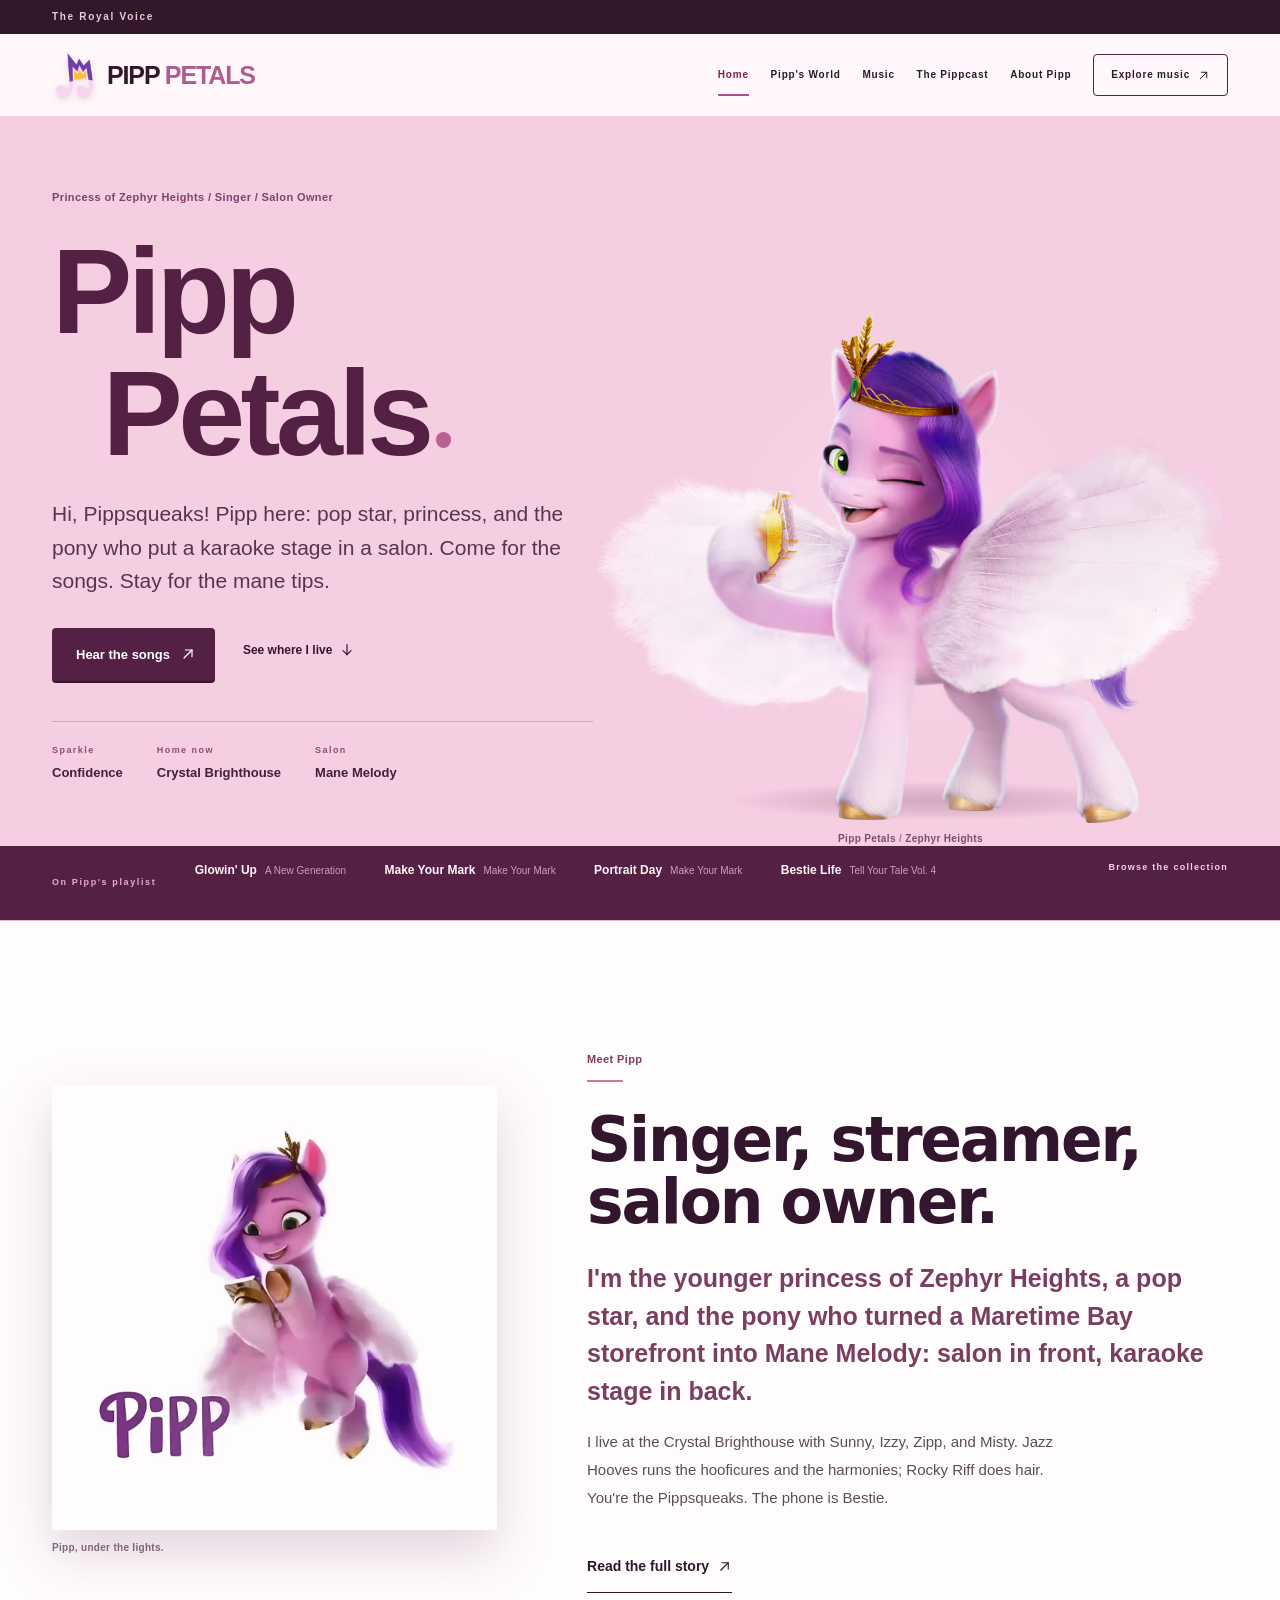
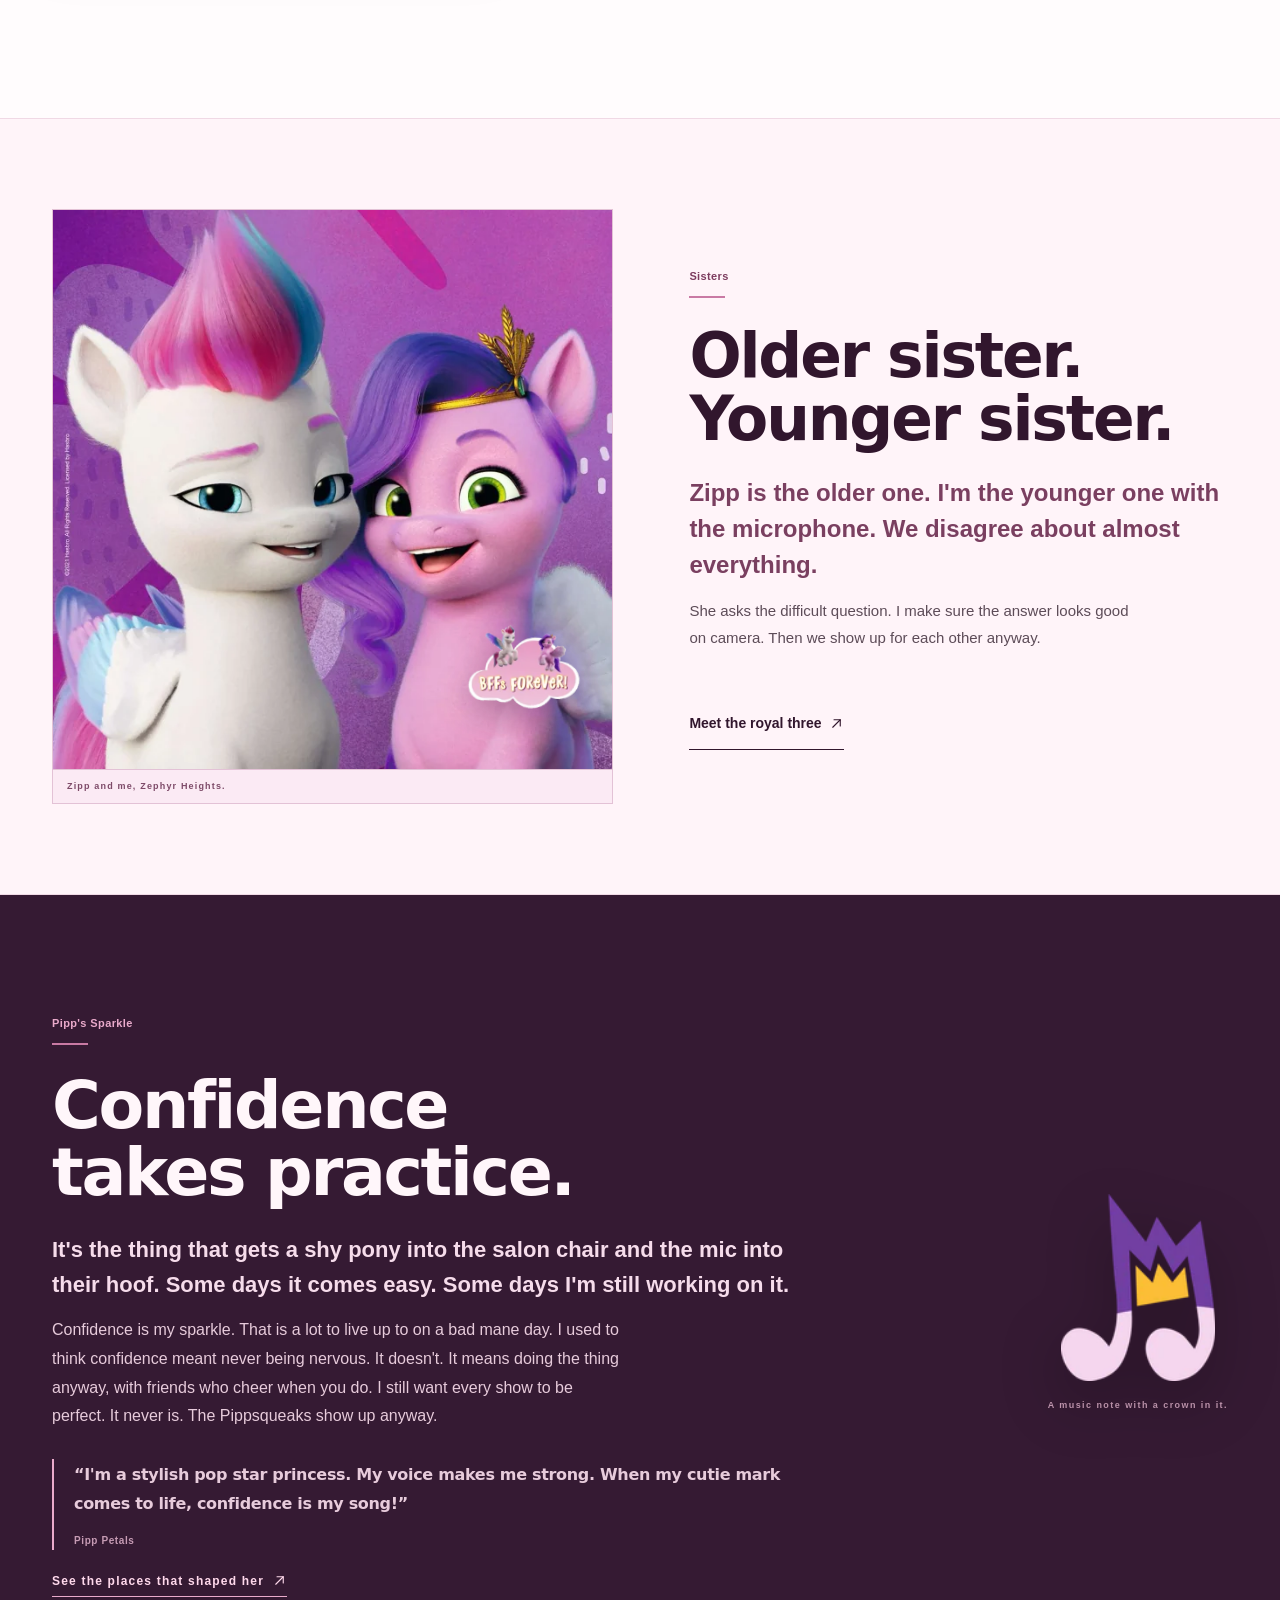
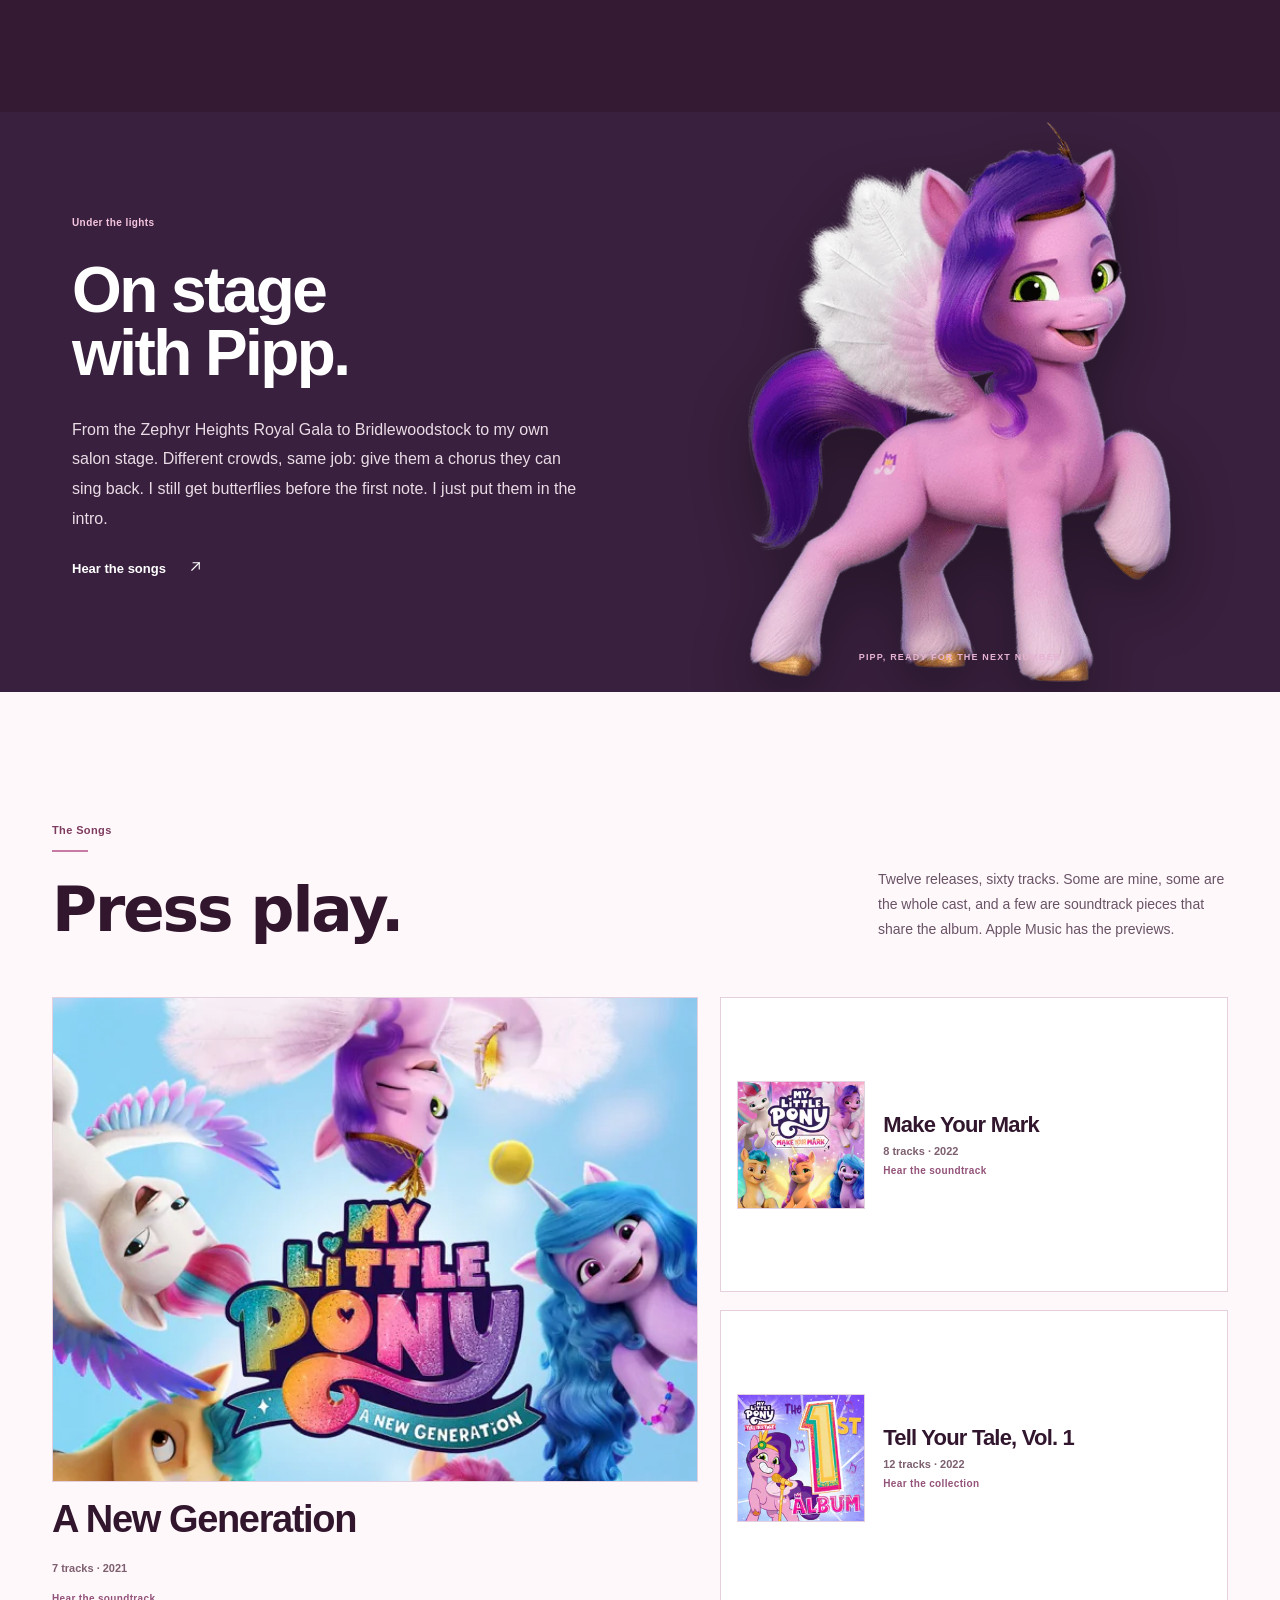
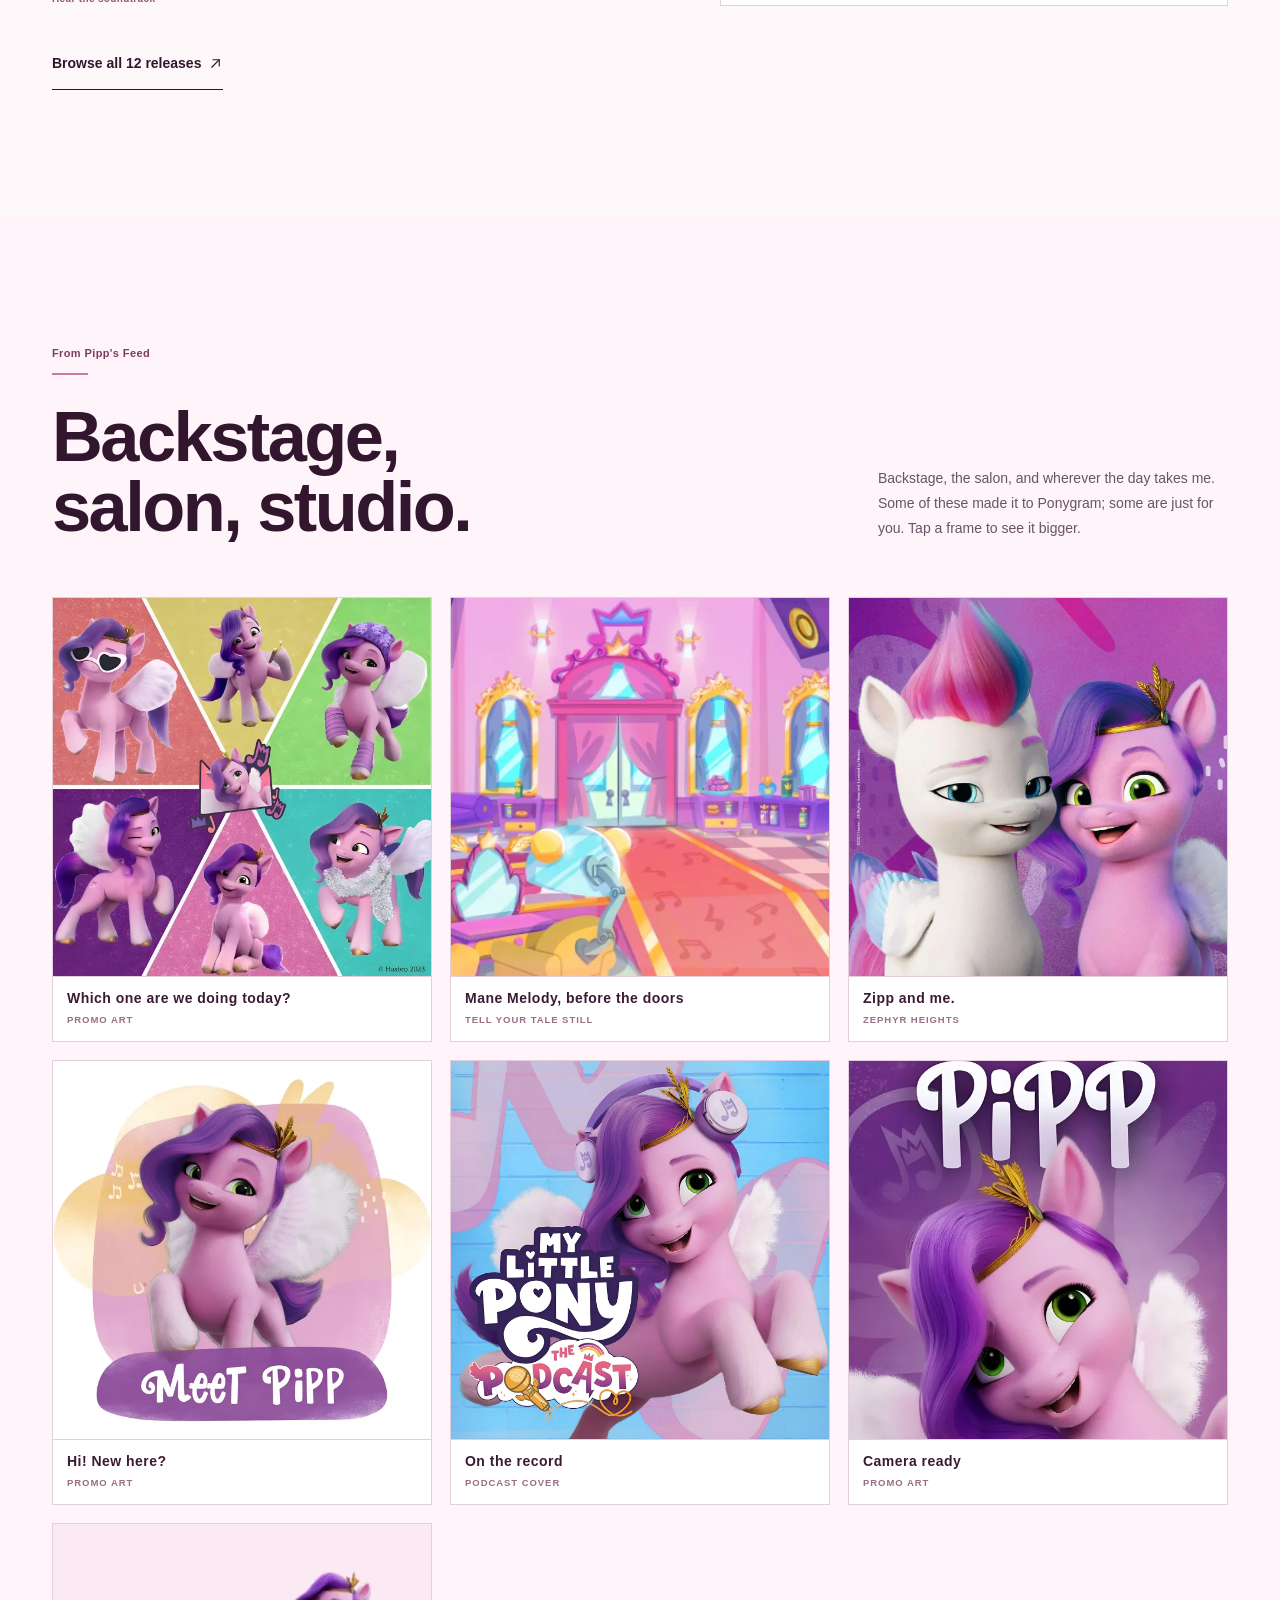
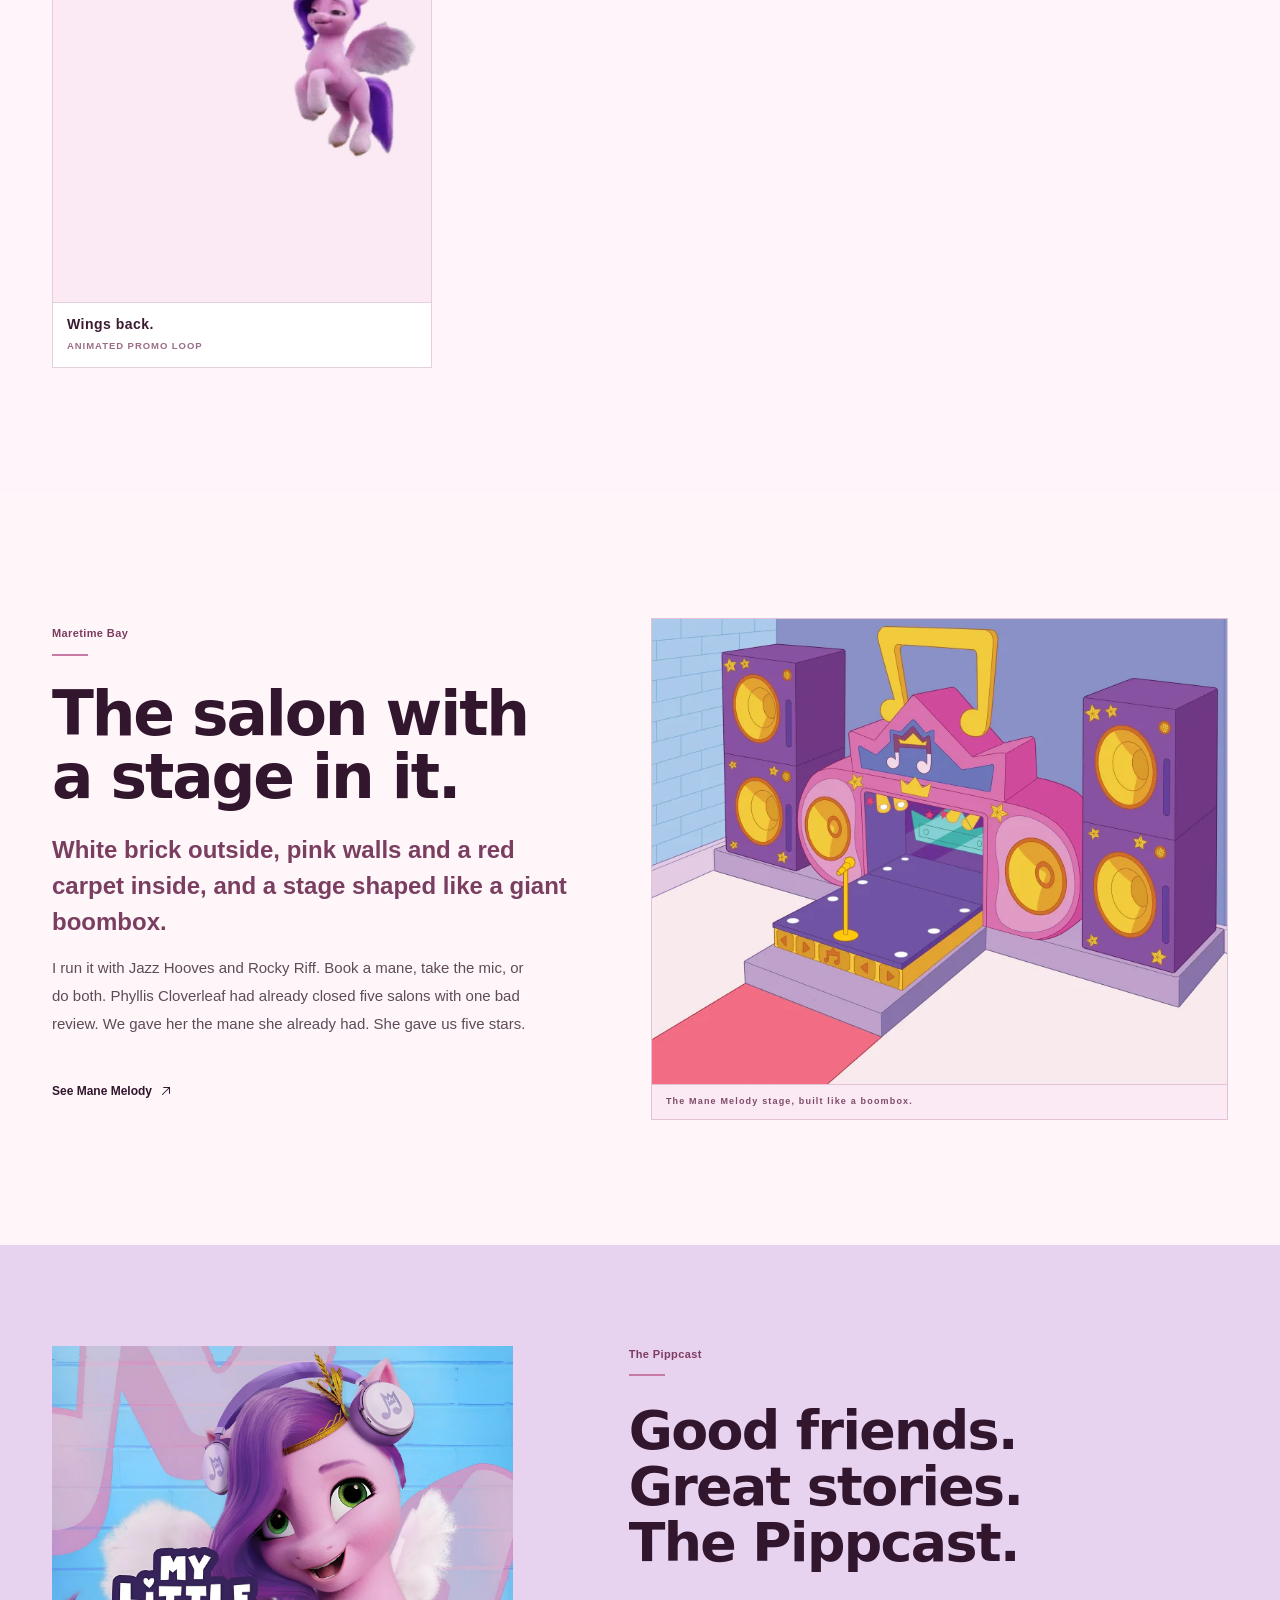
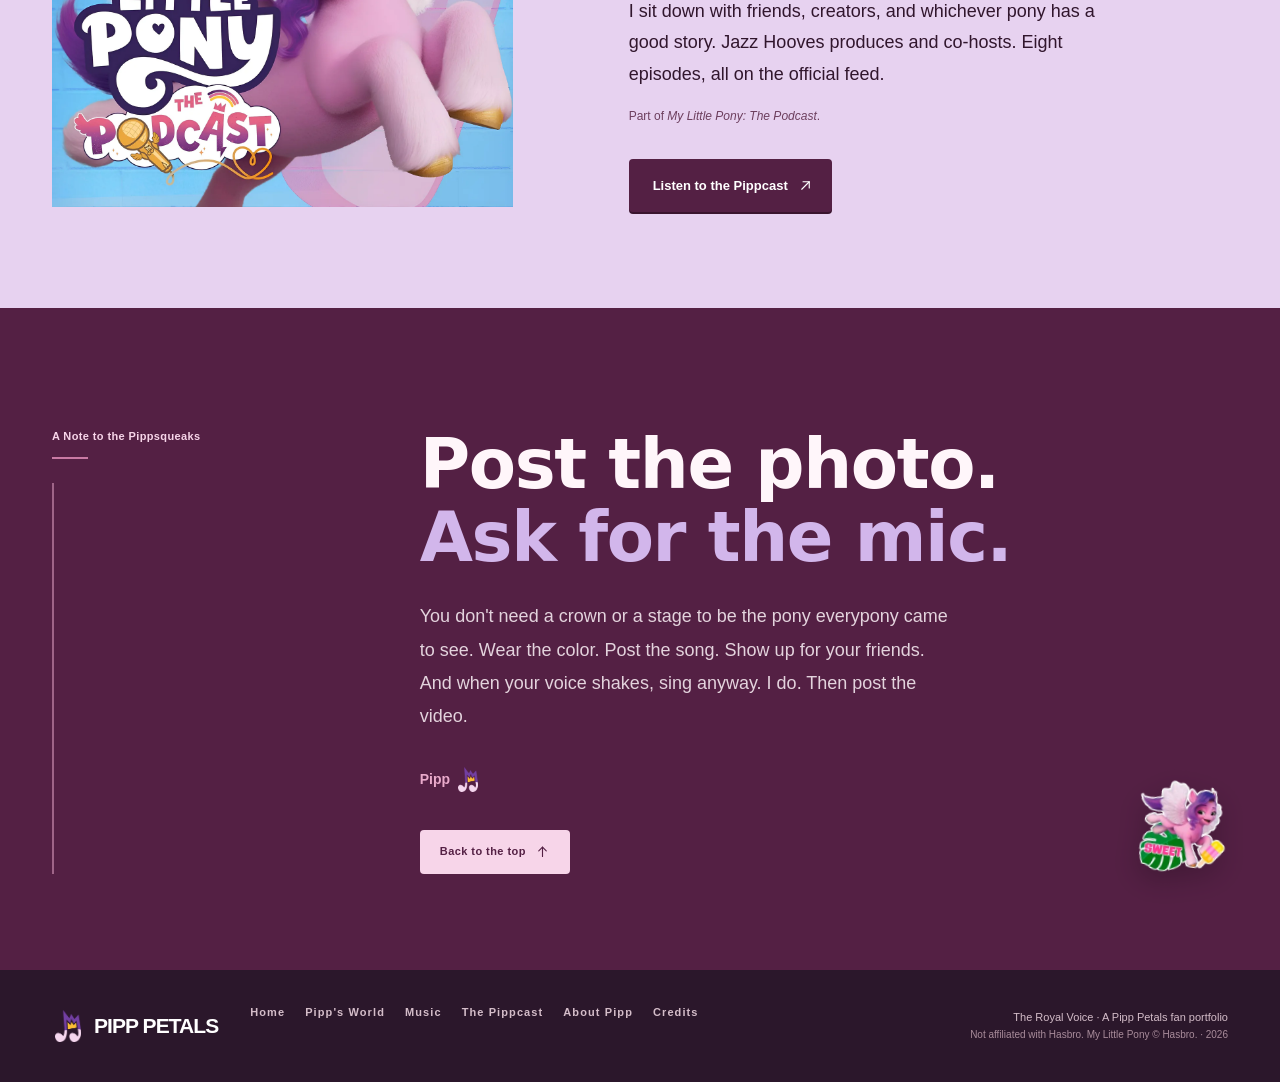
==== commit eb375480: "content: blend artwork with each section, simplify 404, restore Queen Haven" ====
--- a/index.html
+++ b/index.html
@@ -13,8 +13,8 @@
         document.documentElement.classList.remove('motion-failed');
       });
     </script><link rel="stylesheet" href="/_astro/about.cPPnkASS.css">
-<link rel="stylesheet" href="/_astro/about.ViKIAbC6.css">
-<link rel="stylesheet" href="/_astro/index.DUsYzUhs.css"></head> <body class> <a class="skip-link" href="#main">Skip to content</a> <div class="scroll-progress" aria-hidden="true"></div> <div class="topline" data-astro-cid-3ef6ksr2> <div class="shell" data-astro-cid-3ef6ksr2> <span data-astro-cid-3ef6ksr2>Zephyr Heights <b aria-hidden="true" data-astro-cid-3ef6ksr2>/</b> Maretime Bay</span> <span data-astro-cid-3ef6ksr2>The Royal Voice</span> </div> </div> <header class="site-header" id="top" data-astro-cid-3ef6ksr2> <div class="shell nav-inner" data-astro-cid-3ef6ksr2> <a class="wordmark" href="/" aria-label="Pipp Petals, home" data-astro-cid-3ef6ksr2> <img class="brand-cutiemark" src="/assets/media/pipp-cutiemark.webp" alt="" width="45" height="55" decoding="async" data-astro-cid-3ef6ksr2> <span data-astro-cid-3ef6ksr2>PIPP <em data-astro-cid-3ef6ksr2>PETALS</em></span> </a> <nav class="main-nav" id="main-nav" aria-label="Main navigation" data-astro-cid-3ef6ksr2> <a href="/" data-nav="home" aria-current="page" data-astro-cid-3ef6ksr2> Home </a><a href="/world/" data-nav="world" data-astro-cid-3ef6ksr2> Pipp&#39;s World </a><a href="/music/" data-nav="music" data-astro-cid-3ef6ksr2> Music </a><a href="/podcast/" data-nav="podcast" data-astro-cid-3ef6ksr2> The Pippcast </a><a href="/about/" data-nav="about" data-astro-cid-3ef6ksr2> About Pipp </a> <a class="nav-cta" href="/music/" data-astro-cid-3ef6ksr2>Explore music <svg class width="13" height="13" viewBox="0 0 24 24" fill="none" aria-hidden="true" focusable="false"> <g stroke="currentColor" stroke-width="1.8" stroke-linecap="round" stroke-linejoin="round"> <path d="M6 18 18 6"></path> <path d="M8 6h10v10"></path> </g>             </svg></a> </nav> <button class="menu-toggle" type="button" aria-expanded="false" aria-controls="mobile-nav" aria-label="Open navigation" data-astro-cid-3ef6ksr2> <span data-astro-cid-3ef6ksr2></span><span data-astro-cid-3ef6ksr2></span> </button> </div> </header> <!-- Mobile drawer: a real overlay, so it can never widen the document. --> <div class="mobile-nav" id="mobile-nav" data-open="false" role="dialog" aria-modal="true" aria-label="Site navigation" inert data-astro-cid-3ef6ksr2> <div class="mobile-nav-inner" data-astro-cid-3ef6ksr2> <p class="mobile-nav-eyebrow" data-astro-cid-3ef6ksr2>Menu</p> <nav aria-label="Mobile navigation" data-astro-cid-3ef6ksr2> <ul data-astro-cid-3ef6ksr2> <li style="--i:0" data-astro-cid-3ef6ksr2> <a href="/" aria-current="page" data-astro-cid-3ef6ksr2> <span class="mobile-nav-index" data-astro-cid-3ef6ksr2>01</span> Home </a> </li><li style="--i:1" data-astro-cid-3ef6ksr2> <a href="/world/" data-astro-cid-3ef6ksr2> <span class="mobile-nav-index" data-astro-cid-3ef6ksr2>02</span> Pipp&#39;s World </a> </li><li style="--i:2" data-astro-cid-3ef6ksr2> <a href="/music/" data-astro-cid-3ef6ksr2> <span class="mobile-nav-index" data-astro-cid-3ef6ksr2>03</span> Music </a> </li><li style="--i:3" data-astro-cid-3ef6ksr2> <a href="/podcast/" data-astro-cid-3ef6ksr2> <span class="mobile-nav-index" data-astro-cid-3ef6ksr2>04</span> The Pippcast </a> </li><li style="--i:4" data-astro-cid-3ef6ksr2> <a href="/about/" data-astro-cid-3ef6ksr2> <span class="mobile-nav-index" data-astro-cid-3ef6ksr2>05</span> About Pipp </a> </li> </ul> </nav> <a class="mobile-nav-cta" href="/music/" data-astro-cid-3ef6ksr2>Explore music <svg class width="16" height="16" viewBox="0 0 24 24" fill="none" aria-hidden="true" focusable="false"> <g stroke="currentColor" stroke-width="1.8" stroke-linecap="round" stroke-linejoin="round"> <path d="M6 18 18 6"></path> <path d="M8 6h10v10"></path> </g>             </svg></a> </div> </div>  <main id="main">  <section class="hero hero-v2" aria-labelledby="hero-title" data-astro-cid-j7pv25f6> <div class="shell hero-layout" data-astro-cid-j7pv25f6> <div class="hero-copy" data-astro-cid-j7pv25f6> <p class="hero-overline" data-astro-cid-j7pv25f6>Princess of Zephyr Heights / Singer / Salon Owner</p> <h1 id="hero-title" class="text-display" style="line-height:1.02" data-astro-cid-j7pv25f6> <span class="hero-line" data-astro-cid-j7pv25f6>Pipp</span><span class="hero-line" data-astro-cid-j7pv25f6>Petals<span class="hero-period" data-astro-cid-j7pv25f6>.</span></span> </h1> <p class="hero-intro" data-astro-cid-j7pv25f6>Hi, Pippsqueaks! I'm Pipp — singer, streamer, and the pony behind Mane Melody. Come for the songs, stay for the mane tips.</p> <div class="hero-actions" data-astro-cid-j7pv25f6> <a class="pill-link" href="/music/" data-astro-cid-j7pv25f6>Hear the songs <svg class width="16" height="16" viewBox="0 0 24 24" fill="none" aria-hidden="true" focusable="false"> <g stroke="currentColor" stroke-width="1.8" stroke-linecap="round" stroke-linejoin="round"> <path d="M6 18 18 6"></path> <path d="M8 6h10v10"></path> </g>             </svg></a> <a class="text-link" href="/world/" data-astro-cid-j7pv25f6>See where I live <svg class width="16" height="16" viewBox="0 0 24 24" fill="none" aria-hidden="true" focusable="false">  <g stroke="currentColor" stroke-width="1.8" stroke-linecap="round" stroke-linejoin="round"> <path d="M12 4v15"></path> <path d="m6 13 6 6 6-6"></path> </g>            </svg></a> </div> <dl class="hero-facts" data-astro-cid-j7pv25f6> <div data-astro-cid-j7pv25f6><dt data-astro-cid-j7pv25f6>Sparkle</dt><dd data-astro-cid-j7pv25f6>Confidence</dd></div> <div data-astro-cid-j7pv25f6><dt data-astro-cid-j7pv25f6>Home now</dt><dd data-astro-cid-j7pv25f6>Crystal Brighthouse</dd></div> <div data-astro-cid-j7pv25f6><dt data-astro-cid-j7pv25f6>Salon</dt><dd data-astro-cid-j7pv25f6>Mane Melody</dd></div> </dl> </div> <div class="hero-art" data-astro-cid-j7pv25f6> <picture class="hero-picture" data-astro-cid-j7pv25f6> <source type="image/avif" srcset="/assets/media/pipp-hero-900.avif 900w, /assets/media/pipp-hero-1300.avif 1300w, /assets/media/pipp-hero-1700.avif 1700w" sizes="(max-width: 850px) 100vw, 52vw" data-astro-cid-j7pv25f6> <source type="image/webp" srcset="/assets/media/pipp-hero-900.webp 900w, /assets/media/pipp-hero-1300.webp 1300w, /assets/media/pipp-hero.webp 1700w" sizes="(max-width: 850px) 100vw, 52vw" data-astro-cid-j7pv25f6> <img class="hero-pony" src="/assets/media/pipp-hero.webp" width="1700" height="1370" alt="Pipp Petals winking with one hoof raised, her wings spread, and a golden tiara" fetchpriority="high" data-astro-cid-j7pv25f6> </picture> <p class="hero-image-caption" data-astro-cid-j7pv25f6>Pipp Petals <span aria-hidden="true" data-astro-cid-j7pv25f6>/</span> Zephyr Heights</p> </div> </div> <div class="setlist" data-astro-cid-j7pv25f6> <div class="shell setlist-inner" data-astro-cid-j7pv25f6> <p class="setlist-label" data-astro-cid-j7pv25f6>On Pipp's playlist</p> <ul data-astro-cid-j7pv25f6> <li data-astro-cid-j7pv25f6><a href="/music/#my-little-pony-a-new-generation-original-motion-picture-soundtrack" data-astro-cid-j7pv25f6><b data-astro-cid-j7pv25f6>Glowin' Up</b><span data-astro-cid-j7pv25f6>A New Generation</span></a></li> <li data-astro-cid-j7pv25f6><a href="/music/#make-your-mark" data-astro-cid-j7pv25f6><b data-astro-cid-j7pv25f6>Make Your Mark</b><span data-astro-cid-j7pv25f6>Make Your Mark</span></a></li> <li data-astro-cid-j7pv25f6><a href="/music/#make-your-mark" data-astro-cid-j7pv25f6><b data-astro-cid-j7pv25f6>Portrait Day</b><span data-astro-cid-j7pv25f6>Make Your Mark</span></a></li> <li data-astro-cid-j7pv25f6><a href="/music/#tell-your-tale-vol-4-ep" data-astro-cid-j7pv25f6><b data-astro-cid-j7pv25f6>Bestie Life</b><span data-astro-cid-j7pv25f6>Tell Your Tale Vol. 4</span></a></li> </ul> <a class="setlist-all" href="/music/" data-astro-cid-j7pv25f6>Browse the collection</a> </div> </div> </section> <section class="section about" id="about" data-astro-cid-j7pv25f6> <div class="shell intro-grid" data-astro-cid-j7pv25f6> <figure class="intro-poster intro-photo" data-astro-cid-j7pv25f6> <picture data-astro-cid-j7pv25f6> <source type="image/webp" srcset="/assets/media/pipp-render-standing.webp" data-astro-cid-j7pv25f6> <img height="585" width="443" loading="lazy" decoding="async" src="/assets/media/pipp-render-standing.png" alt="Pipp Petals standing with one front hoof raised and her wings spread" data-astro-cid-j7pv25f6> </picture> <figcaption data-astro-cid-j7pv25f6>Pipp, from Zephyr Heights.</figcaption> </figure> <div class="intro-copy" data-astro-cid-j7pv25f6> <span class="section-label" data-astro-cid-j7pv25f6>Meet Pipp</span> <h2 class="intro-title" data-astro-cid-j7pv25f6>Singer, streamer, salon owner.</h2> <p class="lead" data-astro-cid-j7pv25f6>Pipp Petals is the younger princess of Zephyr Heights, a pop singer, and the pony behind Mane Melody. She turned a Maretime Bay storefront into a salon with a karaoke stage.</p> <p data-astro-cid-j7pv25f6>She lives at the Crystal Brighthouse with Sunny, Izzy, Zipp, and Misty. Jazz Hooves handles manes and nails at the salon; Rocky Riff handles hair. Her fans are the Pippsqueaks.</p> <a class="editorial-link intro-link" href="/about/" data-astro-cid-j7pv25f6>Read the full story <svg class width="15" height="15" viewBox="0 0 24 24" fill="none" aria-hidden="true" focusable="false"> <g stroke="currentColor" stroke-width="1.8" stroke-linecap="round" stroke-linejoin="round"> <path d="M6 18 18 6"></path> <path d="M8 6h10v10"></path> </g>             </svg></a> </div> </div> </section> <section class="sisters-strip" aria-labelledby="sisters-strip-title" data-astro-cid-j7pv25f6> <div class="shell sisters-strip-grid" data-astro-cid-j7pv25f6> <figure class="sisters-strip-photo" data-astro-cid-j7pv25f6> <img src="/assets/media/zipp-pipp-closeup-640.webp" srcset="/assets/media/zipp-pipp-closeup-640.webp 640w, /assets/media/zipp-pipp-closeup.webp 1323w" sizes="(max-width: 850px) 90vw, 42vw" width="1323" height="1323" loading="lazy" decoding="async" alt="Zipp Storm and Pipp Petals smiling together" data-astro-cid-j7pv25f6> <figcaption data-astro-cid-j7pv25f6>Zipp and me, Zephyr Heights.</figcaption> <button class="bffs-badge" type="button" data-bffs-toggle data-still="/assets/media/zipp-pipp-bffs-still-240.webp" data-animated="/assets/media/zipp-pipp-bffs-160.webp" aria-pressed="false" aria-label="Play or pause the BFFs forever badge" title="Boop for BFFs" data-astro-cid-j7pv25f6> <img src="/assets/media/zipp-pipp-bffs-still-240.webp" width="160" height="160" loading="lazy" decoding="async" alt="Zipp and Pipp on a cloud reading BFFs forever" data-astro-cid-j7pv25f6> </button> </figure> <div class="sisters-strip-copy" data-astro-cid-j7pv25f6> <span class="section-label" data-astro-cid-j7pv25f6>Sisters</span> <h2 id="sisters-strip-title" data-astro-cid-j7pv25f6>Older sister.<br data-astro-cid-j7pv25f6>Younger sister.</h2> <p class="lead" data-astro-cid-j7pv25f6>Zipp is the older one. I'm the younger one with the microphone. We disagree about almost everything.</p> <p data-astro-cid-j7pv25f6>She asks the difficult question. I make sure the answer looks good on camera. Then we show up for each other anyway.</p> <a class="editorial-link" href="/world/#family" data-astro-cid-j7pv25f6>Meet the royal three <svg class width="15" height="15" viewBox="0 0 24 24" fill="none" aria-hidden="true" focusable="false"> <g stroke="currentColor" stroke-width="1.8" stroke-linecap="round" stroke-linejoin="round"> <path d="M6 18 18 6"></path> <path d="M8 6h10v10"></path> </g>             </svg></a> </div> </div> </section> <section class="confidence" aria-labelledby="confidence-title" data-astro-cid-j7pv25f6> <div class="shell confidence-grid" data-astro-cid-j7pv25f6> <div class="confidence-copy" data-astro-cid-j7pv25f6> <span class="section-label" data-astro-cid-j7pv25f6>Pipp's Sparkle</span> <h2 id="confidence-title" data-astro-cid-j7pv25f6>Confidence takes practice.</h2> <p class="confidence-lead" data-astro-cid-j7pv25f6>It's the thing that gets a shy pony into the salon chair and the mic into their hoof. Some days it comes easy. Some days I'm still working on it.</p> <p data-astro-cid-j7pv25f6>In the story, I'm the element of confidence. That title is a lot to live up to on a bad mane day. I used to think confidence meant never being nervous. It doesn't. It means doing the thing anyway, with friends who cheer when you do. I still want every show to be perfect. It never is. The Pippsqueaks show up anyway.</p> <blockquote class="pull-quote" data-astro-cid-j7pv25f6> <p data-astro-cid-j7pv25f6>“I'm a stylish pop star princess. My voice makes me strong. When my cutie mark comes to life, confidence is my song!”</p> <footer data-astro-cid-j7pv25f6>Pipp Petals</footer> </blockquote> <a class="confidence-link" href="/world/" data-astro-cid-j7pv25f6>See the places that shaped her <svg class width="15" height="15" viewBox="0 0 24 24" fill="none" aria-hidden="true" focusable="false"> <g stroke="currentColor" stroke-width="1.8" stroke-linecap="round" stroke-linejoin="round"> <path d="M6 18 18 6"></path> <path d="M8 6h10v10"></path> </g>             </svg></a> </div> <figure class="confidence-mark" data-astro-cid-j7pv25f6> <img src="/assets/media/pipp-cutiemark.webp" width="120" height="146" alt="Pipp's cutie mark: a purple music note with pale pink note heads and a gold crown" loading="lazy" decoding="async" data-astro-cid-j7pv25f6> <figcaption data-astro-cid-j7pv25f6>A music note with a crown in it.</figcaption> </figure> </div> </section> <section class="stage" id="stage" data-astro-cid-j7pv25f6> <div class="stage-image" data-astro-cid-j7pv25f6> <img height="1400" width="1400" loading="lazy" src="/assets/media/pipp-onstage-640.webp" alt="Pipp Petals holding a microphone" decoding="async" srcset="/assets/media/pipp-onstage-640.webp 640w, /assets/media/pipp-onstage.webp 1400w" sizes="(max-width: 850px) 100vw, 50vw" data-astro-cid-j7pv25f6> <p class="stage-caption" data-astro-cid-j7pv25f6>Pipp, under the lights</p> </div> <div class="stage-shade" data-astro-cid-j7pv25f6></div> <div class="shell stage-content" data-astro-cid-j7pv25f6> <p class="stage-kicker" data-astro-cid-j7pv25f6>Under the lights</p> <h2 data-astro-cid-j7pv25f6>On stage with Pipp.</h2> <p data-astro-cid-j7pv25f6>From the Zephyr Heights Royal Gala to Bridlewoodstock to her own salon stage. Different crowds, same job: give them a chorus they can sing back. She still gets butterflies before the first note.</p> <a class="stage-link" href="/music/" data-astro-cid-j7pv25f6>Hear the songs <svg class width="15" height="15" viewBox="0 0 24 24" fill="none" aria-hidden="true" focusable="false"> <g stroke="currentColor" stroke-width="1.8" stroke-linecap="round" stroke-linejoin="round"> <path d="M6 18 18 6"></path> <path d="M8 6h10v10"></path> </g>             </svg></a> </div> </section> <section class="section music" id="music" data-astro-cid-j7pv25f6> <div class="shell" data-astro-cid-j7pv25f6> <div class="section-intro" data-astro-cid-j7pv25f6> <div data-astro-cid-j7pv25f6> <span class="section-label" data-astro-cid-j7pv25f6>The Songs</span> <h2 class="music-title" data-astro-cid-j7pv25f6>Press play.</h2> </div> <p data-astro-cid-j7pv25f6>Twelve releases, sixty tracks. Some are mine, some are the whole cast, and a few are soundtrack pieces that share the album. Apple Music has the previews.</p> </div> <div class="record-cards record-cards--editorial" data-astro-cid-j7pv25f6> <a class="record-card record-card--lead" href="/music/#my-little-pony-a-new-generation-original-motion-picture-soundtrack" data-astro-cid-j7pv25f6> <figure class="record-art" data-astro-cid-j7pv25f6><img src="/assets/media/album-my-little-pony-a-new-generation-original-motion-picture-soundtrack.webp" alt="Cover of the A New Generation soundtrack" loading="lazy" decoding="async" data-astro-cid-j7pv25f6></figure> <span class="record-name" data-astro-cid-j7pv25f6>A New Generation</span><span class="record-meta" data-astro-cid-j7pv25f6>7 tracks · 2021</span><span class="record-action" data-astro-cid-j7pv25f6>Hear the soundtrack</span> </a> <div class="record-stack" data-astro-cid-j7pv25f6> <a class="record-card record-card--row" href="/music/#make-your-mark" data-astro-cid-j7pv25f6> <figure class="record-art" data-astro-cid-j7pv25f6><img src="/assets/media/album-make-your-mark-200.webp" alt="Cover of the Make Your Mark soundtrack" loading="lazy" decoding="async" data-astro-cid-j7pv25f6></figure> <span data-astro-cid-j7pv25f6><span class="record-name" data-astro-cid-j7pv25f6>Make Your Mark</span><span class="record-meta" data-astro-cid-j7pv25f6>8 tracks · 2022</span><span class="record-action" data-astro-cid-j7pv25f6>Hear the soundtrack</span></span> </a> <a class="record-card record-card--row" href="/music/#tell-your-tale-vol-1" data-astro-cid-j7pv25f6> <figure class="record-art" data-astro-cid-j7pv25f6><img src="/assets/media/album-tell-your-tale-vol-1-200.webp" alt="Cover of Tell Your Tale, Vol. 1" loading="lazy" decoding="async" data-astro-cid-j7pv25f6></figure> <span data-astro-cid-j7pv25f6><span class="record-name" data-astro-cid-j7pv25f6>Tell Your Tale, Vol. 1</span><span class="record-meta" data-astro-cid-j7pv25f6>12 tracks · 2022</span><span class="record-action" data-astro-cid-j7pv25f6>Hear the collection</span></span> </a> </div> </div> <a class="editorial-link" href="/music/" data-astro-cid-j7pv25f6>Browse all 12 releases <svg class width="15" height="15" viewBox="0 0 24 24" fill="none" aria-hidden="true" focusable="false"> <g stroke="currentColor" stroke-width="1.8" stroke-linecap="round" stroke-linejoin="round"> <path d="M6 18 18 6"></path> <path d="M8 6h10v10"></path> </g>             </svg></a> </div> </section> <section class="section feed" id="feed" data-astro-cid-j7pv25f6> <div class="shell" data-astro-cid-j7pv25f6> <div class="section-intro" data-astro-cid-j7pv25f6> <div data-astro-cid-j7pv25f6> <span class="section-label" data-astro-cid-j7pv25f6>From Pipp's Feed</span> <h2 data-astro-cid-j7pv25f6>Backstage, salon, studio.</h2> </div> <p data-astro-cid-j7pv25f6>Backstage, the salon, and wherever the day takes me. Some of these made it to Ponygram; some are just for you. Tap a frame to see it bigger.</p> </div> <div class="feed-rail" data-embla data-gallery data-astro-cid-j7pv25f6> <div class="embla-viewport" data-embla-viewport data-astro-cid-j7pv25f6> <div class="embla-container feed-grid" data-embla-container data-astro-cid-j7pv25f6> <figure class="feed-card" data-astro-cid-j7pv25f6> <a href="/assets/media/pipp-looks.webp" data-pswp-width="1400" data-pswp-height="1400" aria-label="Open: a look for every mood" data-astro-cid-j7pv25f6> <img height="1400" width="1400" loading="lazy" decoding="async" src="/assets/media/pipp-looks-640.webp" srcset="/assets/media/pipp-looks-640.webp 640w, /assets/media/pipp-looks.webp 1400w" sizes="(max-width: 680px) 84vw, (max-width: 1000px) 45vw, 30vw" alt="A collage of Pipp Petals in six different outfits and moods" data-astro-cid-j7pv25f6> </a> <figcaption data-astro-cid-j7pv25f6><strong data-astro-cid-j7pv25f6>Which one are we doing today?</strong><span data-astro-cid-j7pv25f6>Promo art</span></figcaption> </figure> <figure class="feed-card" data-astro-cid-j7pv25f6> <a href="/assets/media/pipp-salon.webp" data-pswp-width="1600" data-pswp-height="900" aria-label="Open: Mane Melody before the doors" data-astro-cid-j7pv25f6> <img height="900" width="1600" loading="lazy" decoding="async" src="/assets/media/pipp-salon-640.webp" srcset="/assets/media/pipp-salon-640.webp 640w, /assets/media/pipp-salon.webp 1600w" sizes="(max-width: 680px) 84vw, (max-width: 1000px) 45vw, 30vw" alt="The inside of Mane Melody: pink walls, gold mirrors, styling chairs and a red carpet" data-astro-cid-j7pv25f6> </a> <figcaption data-astro-cid-j7pv25f6><strong data-astro-cid-j7pv25f6>Mane Melody, before the doors</strong><span data-astro-cid-j7pv25f6>Tell Your Tale still</span></figcaption> </figure> <figure class="feed-card" data-astro-cid-j7pv25f6> <a href="/assets/media/zipp-pipp-closeup.webp" data-pswp-width="1323" data-pswp-height="1323" aria-label="Open: Zipp and me" data-astro-cid-j7pv25f6> <img height="1323" width="1323" loading="lazy" decoding="async" src="/assets/media/zipp-pipp-closeup-640.webp" srcset="/assets/media/zipp-pipp-closeup-640.webp 640w, /assets/media/zipp-pipp-closeup.webp 1323w" sizes="(max-width: 680px) 84vw, (max-width: 1000px) 45vw, 30vw" alt="Zipp Storm and Pipp Petals smiling together" data-astro-cid-j7pv25f6> </a> <figcaption data-astro-cid-j7pv25f6><strong data-astro-cid-j7pv25f6>Zipp and me.</strong><span data-astro-cid-j7pv25f6>Zephyr Heights</span></figcaption> </figure> <figure class="feed-card" data-astro-cid-j7pv25f6> <a href="/assets/media/pipp-meet.webp" data-pswp-width="1400" data-pswp-height="1400" aria-label="Open: meet the pony" data-astro-cid-j7pv25f6> <img height="1400" width="1400" loading="lazy" decoding="async" src="/assets/media/pipp-meet-640.webp" srcset="/assets/media/pipp-meet-640.webp 640w, /assets/media/pipp-meet.webp 1400w" sizes="(max-width: 680px) 84vw, (max-width: 1000px) 45vw, 30vw" alt="Meet Pipp graphic with Pipp smiling beside floating music notes" data-astro-cid-j7pv25f6> </a> <figcaption data-astro-cid-j7pv25f6><strong data-astro-cid-j7pv25f6>Hi! New here?</strong><span data-astro-cid-j7pv25f6>Promo art</span></figcaption> </figure> <figure class="feed-card" data-astro-cid-j7pv25f6> <a href="/assets/media/pipp-podcast-clean-square.webp" data-pswp-width="680" data-pswp-height="680" aria-label="Open: on the record" data-astro-cid-j7pv25f6> <img height="680" width="680" loading="lazy" decoding="async" src="/assets/media/pipp-podcast-clean-square.webp" alt="Pipp Petals wearing purple headphones in the studio" data-astro-cid-j7pv25f6> </a> <figcaption data-astro-cid-j7pv25f6><strong data-astro-cid-j7pv25f6>On the record</strong><span data-astro-cid-j7pv25f6>Podcast cover</span></figcaption> </figure> <figure class="feed-card" data-astro-cid-j7pv25f6> <a href="/assets/media/pipp-cover.webp" data-pswp-width="1400" data-pswp-height="1731" aria-label="Open: camera ready" data-astro-cid-j7pv25f6> <img height="1731" width="1400" loading="lazy" decoding="async" src="/assets/media/pipp-cover-640.webp" srcset="/assets/media/pipp-cover-640.webp 640w, /assets/media/pipp-cover.webp 1400w" sizes="(max-width: 680px) 84vw, (max-width: 1000px) 45vw, 30vw" alt="Pipp Petals with her violet mane against a purple backdrop" data-astro-cid-j7pv25f6> </a> <figcaption data-astro-cid-j7pv25f6><strong data-astro-cid-j7pv25f6>Camera ready</strong><span data-astro-cid-j7pv25f6>Promo art</span></figcaption> </figure> <figure class="feed-card feed-card--motion" data-astro-cid-j7pv25f6> <a href="/assets/media/pipp-flying-loop.webp" data-pswp-width="480" data-pswp-height="480" aria-label="Open: Pipp in flight" data-astro-cid-j7pv25f6> <picture data-astro-cid-j7pv25f6> <source media="(prefers-reduced-motion: reduce)" srcset="/assets/media/pipp-flying-still.webp" data-astro-cid-j7pv25f6> <img height="360" width="360" loading="lazy" decoding="async" src="/assets/media/pipp-flying-loop-360.webp" alt="Animated loop of Pipp Petals flying" data-astro-cid-j7pv25f6> </picture> </a> <figcaption data-astro-cid-j7pv25f6><strong data-astro-cid-j7pv25f6>Wings back.</strong><span data-astro-cid-j7pv25f6>Animated promo loop</span></figcaption> </figure> <figure class="feed-card feed-card--contain" data-astro-cid-j7pv25f6> <a href="/assets/media/pipp-render-standing.png" data-pswp-width="443" data-pswp-height="585" aria-label="Open: the new Pipp render" data-astro-cid-j7pv25f6> <img height="585" width="443" loading="lazy" decoding="async" src="/assets/media/pipp-render-standing.webp" alt="Pipp Petals standing with one front hoof raised and her wings spread" data-astro-cid-j7pv25f6> </a> <figcaption data-astro-cid-j7pv25f6><strong data-astro-cid-j7pv25f6>New render. Same pony.</strong><span data-astro-cid-j7pv25f6>Promo art</span></figcaption> </figure> <figure class="feed-card feed-card--contain feed-card--stats" data-astro-cid-j7pv25f6> <a href="/assets/media/pipp-stats-card.webp" data-pswp-width="1080" data-pswp-height="1920" aria-label="Open: the official Pipp stats card" data-astro-cid-j7pv25f6> <img height="1920" width="1080" loading="lazy" decoding="async" src="/assets/media/pipp-stats-card-540.webp" srcset="/assets/media/pipp-stats-card-540.webp 540w, /assets/media/pipp-stats-card.webp 1080w" sizes="(max-width: 680px) 84vw, (max-width: 1000px) 45vw, 30vw" alt="Pipp Petals profile card showing her kindness, courage, creativity, and sneakiness stats" data-astro-cid-j7pv25f6> </a> <figcaption data-astro-cid-j7pv25f6><strong data-astro-cid-j7pv25f6>The official stats.</strong><span data-astro-cid-j7pv25f6>Profile card</span></figcaption> </figure> </div> </div> <div class="embla-controls" data-astro-cid-j7pv25f6> <button type="button" data-embla-prev aria-label="Previous frame" data-astro-cid-j7pv25f6><svg class width="18" height="18" viewBox="0 0 24 24" fill="none" aria-hidden="true" focusable="false">    <g stroke="currentColor" stroke-width="1.8" stroke-linecap="round" stroke-linejoin="round"> <path d="M20 12H5"></path> <path d="m11 6-6 6 6 6"></path> </g>          </svg></button> <p data-embla-status aria-live="polite" data-astro-cid-j7pv25f6>1 / 9</p> <button type="button" data-embla-next aria-label="Next frame" data-astro-cid-j7pv25f6><svg class width="18" height="18" viewBox="0 0 24 24" fill="none" aria-hidden="true" focusable="false">     <g stroke="currentColor" stroke-width="1.8" stroke-linecap="round" stroke-linejoin="round"> <path d="M4 12h15"></path> <path d="m13 6 6 6-6 6"></path> </g>         </svg></button> </div> </div> </div> </section> <section class="section melody-feature" id="melody" data-astro-cid-j7pv25f6> <div class="shell melody-grid" data-astro-cid-j7pv25f6> <div class="melody-copy" data-astro-cid-j7pv25f6> <span class="section-label" data-astro-cid-j7pv25f6>Maretime Bay</span> <h2 data-astro-cid-j7pv25f6>The salon with a stage in it.</h2> <p class="lead" data-astro-cid-j7pv25f6>White brick outside, pink walls and a red carpet inside, and a stage shaped like a giant boombox.</p> <p data-astro-cid-j7pv25f6>I run it with Jazz Hooves and Rocky Riff. Book a mane, take the mic, or do both. Phyllis Cloverleaf had already closed five salons with one bad review. We gave her the mane she already had. She gave us five stars.</p> <a class="underline-link" href="/world/#mane-melody" data-astro-cid-j7pv25f6>See Mane Melody <svg class width="14" height="14" viewBox="0 0 24 24" fill="none" aria-hidden="true" focusable="false"> <g stroke="currentColor" stroke-width="1.8" stroke-linecap="round" stroke-linejoin="round"> <path d="M6 18 18 6"></path> <path d="M8 6h10v10"></path> </g>             </svg></a> </div> <figure class="melody-photo" data-astro-cid-j7pv25f6> <img height="1294" width="1600" loading="lazy" src="/assets/media/pipp-melody-800.webp" alt="The Mane Melody stage, shaped like a giant pink and purple boombox" decoding="async" srcset="/assets/media/pipp-melody-800.webp 800w, /assets/media/pipp-melody.webp 1600w" sizes="(max-width: 850px) 100vw, 52vw" data-astro-cid-j7pv25f6> <figcaption data-astro-cid-j7pv25f6>The Mane Melody stage, built like a boombox.</figcaption> </figure> </div> </section> <section class="podcast-teaser" data-astro-cid-j7pv25f6> <div class="shell podcast-teaser-inner" data-astro-cid-j7pv25f6> <figure class="teaser-art" data-astro-cid-j7pv25f6> <img src="/assets/media/pipp-podcast-clean-square.webp" alt="Pipp Petals wearing purple headphones in the studio" loading="lazy" decoding="async" width="680" height="680" data-astro-cid-j7pv25f6> </figure> <div class="teaser-copy" data-astro-cid-j7pv25f6> <span class="section-label" data-astro-cid-j7pv25f6>The Pippcast</span> <h2 data-astro-cid-j7pv25f6>Good friends. Great stories. The Pippcast.</h2> <p data-astro-cid-j7pv25f6>I sit down with friends, creators, and whichever pony has a good story. Jazz Hooves produces and co-hosts. Eight episodes, all on the official feed.</p> <p class="teaser-note" data-astro-cid-j7pv25f6>Part of <em data-astro-cid-j7pv25f6>My Little Pony: The Podcast</em>.</p> <a class="pill-link" href="/podcast/" data-astro-cid-j7pv25f6>Listen to the Pippcast <svg class width="15" height="15" viewBox="0 0 24 24" fill="none" aria-hidden="true" focusable="false"> <g stroke="currentColor" stroke-width="1.8" stroke-linecap="round" stroke-linejoin="round"> <path d="M6 18 18 6"></path> <path d="M8 6h10v10"></path> </g>             </svg></a> </div> </div> </section> <section id="pippsqueaks" class="note-panel" data-astro-cid-j7pv25f6> <div class="shell note-grid" data-astro-cid-j7pv25f6> <aside class="note-side" data-astro-cid-j7pv25f6> <p class="section-label" data-astro-cid-j7pv25f6>A Note to the Pippsqueaks</p> <span class="note-rule" aria-hidden="true" data-astro-cid-j7pv25f6></span> </aside> <div class="note-body" data-astro-cid-j7pv25f6> <img class="note-sticker" src="/assets/media/pipp-sticker-sweet-128.webp" width="128" height="128" alt="" aria-hidden="true" loading="lazy" decoding="async" data-astro-cid-j7pv25f6> <h2 class="note-title" data-astro-cid-j7pv25f6>Post the photo.<br data-astro-cid-j7pv25f6><em data-astro-cid-j7pv25f6>Ask for the mic.</em></h2> <p class="note-copy" data-astro-cid-j7pv25f6>You don't need a crown or a stage to be the pony everypony came to see. Wear the color. Post the song. Show up for your friends. And when your voice shakes, sing anyway — I do.</p> <p class="note-sign" data-astro-cid-j7pv25f6><span data-astro-cid-j7pv25f6>Pipp</span><img src="/assets/media/pipp-cutiemark.webp" width="24" height="29" alt="" loading="lazy" decoding="async" data-astro-cid-j7pv25f6></p> <a href="#top" class="note-btn" data-astro-cid-j7pv25f6>Back to the top <svg class width="15" height="15" viewBox="0 0 24 24" fill="none" aria-hidden="true" focusable="false">   <g stroke="currentColor" stroke-width="1.8" stroke-linecap="round" stroke-linejoin="round"> <path d="M12 20V5"></path> <path d="m6 11 6-6 6 6"></path> </g>           </svg></a> </div> </div> </section> <script type="module" src="/_astro/index.astro_astro_type_script_index_0_lang.C83pRBqP.js"></script>  </main> <footer class="footer" data-astro-cid-sz7xmlte> <div class="shell footer-inner" data-astro-cid-sz7xmlte> <a href="/" class="footer-brand" aria-label="Pipp Petals, home" data-astro-cid-sz7xmlte> <img src="/assets/media/pipp-cutiemark.webp" alt="" width="32" height="39" loading="lazy" decoding="async" data-astro-cid-sz7xmlte>
+<link rel="stylesheet" href="/_astro/about.7xdPKot3.css">
+<link rel="stylesheet" href="/_astro/index.fCt2oJ7S.css"></head> <body class> <a class="skip-link" href="#main">Skip to content</a> <div class="scroll-progress" aria-hidden="true"></div> <div class="topline" data-astro-cid-3ef6ksr2> <div class="shell" data-astro-cid-3ef6ksr2> <span data-astro-cid-3ef6ksr2>The Royal Voice</span> </div> </div> <header class="site-header" id="top" data-astro-cid-3ef6ksr2> <div class="shell nav-inner" data-astro-cid-3ef6ksr2> <a class="wordmark" href="/" aria-label="Pipp Petals, home" data-astro-cid-3ef6ksr2> <img class="brand-cutiemark" src="/assets/media/pipp-cutiemark.webp" alt="" width="45" height="55" decoding="async" data-astro-cid-3ef6ksr2> <span data-astro-cid-3ef6ksr2>PIPP <em data-astro-cid-3ef6ksr2>PETALS</em></span> </a> <nav class="main-nav" id="main-nav" aria-label="Main navigation" data-astro-cid-3ef6ksr2> <a href="/" data-nav="home" aria-current="page" data-astro-cid-3ef6ksr2> Home </a><a href="/world/" data-nav="world" data-astro-cid-3ef6ksr2> Pipp&#39;s World </a><a href="/music/" data-nav="music" data-astro-cid-3ef6ksr2> Music </a><a href="/podcast/" data-nav="podcast" data-astro-cid-3ef6ksr2> The Pippcast </a><a href="/about/" data-nav="about" data-astro-cid-3ef6ksr2> About Pipp </a> <a class="nav-cta" href="/music/" data-astro-cid-3ef6ksr2>Explore music <svg class width="13" height="13" viewBox="0 0 24 24" fill="none" aria-hidden="true" focusable="false"> <g stroke="currentColor" stroke-width="1.8" stroke-linecap="round" stroke-linejoin="round"> <path d="M6 18 18 6"></path> <path d="M8 6h10v10"></path> </g>             </svg></a> </nav> <button class="menu-toggle" type="button" aria-expanded="false" aria-controls="mobile-nav" aria-label="Open navigation" data-astro-cid-3ef6ksr2> <span data-astro-cid-3ef6ksr2></span><span data-astro-cid-3ef6ksr2></span> </button> </div> </header> <!-- Mobile drawer: a real overlay, so it can never widen the document. --> <div class="mobile-nav" id="mobile-nav" data-open="false" role="dialog" aria-modal="true" aria-label="Site navigation" inert data-astro-cid-3ef6ksr2> <div class="mobile-nav-inner" data-astro-cid-3ef6ksr2> <p class="mobile-nav-eyebrow" data-astro-cid-3ef6ksr2>Menu</p> <nav aria-label="Mobile navigation" data-astro-cid-3ef6ksr2> <ul data-astro-cid-3ef6ksr2> <li style="--i:0" data-astro-cid-3ef6ksr2> <a href="/" aria-current="page" data-astro-cid-3ef6ksr2> <span class="mobile-nav-index" data-astro-cid-3ef6ksr2>01</span> Home </a> </li><li style="--i:1" data-astro-cid-3ef6ksr2> <a href="/world/" data-astro-cid-3ef6ksr2> <span class="mobile-nav-index" data-astro-cid-3ef6ksr2>02</span> Pipp&#39;s World </a> </li><li style="--i:2" data-astro-cid-3ef6ksr2> <a href="/music/" data-astro-cid-3ef6ksr2> <span class="mobile-nav-index" data-astro-cid-3ef6ksr2>03</span> Music </a> </li><li style="--i:3" data-astro-cid-3ef6ksr2> <a href="/podcast/" data-astro-cid-3ef6ksr2> <span class="mobile-nav-index" data-astro-cid-3ef6ksr2>04</span> The Pippcast </a> </li><li style="--i:4" data-astro-cid-3ef6ksr2> <a href="/about/" data-astro-cid-3ef6ksr2> <span class="mobile-nav-index" data-astro-cid-3ef6ksr2>05</span> About Pipp </a> </li> </ul> </nav> <a class="mobile-nav-cta" href="/music/" data-astro-cid-3ef6ksr2>Explore music <svg class width="16" height="16" viewBox="0 0 24 24" fill="none" aria-hidden="true" focusable="false"> <g stroke="currentColor" stroke-width="1.8" stroke-linecap="round" stroke-linejoin="round"> <path d="M6 18 18 6"></path> <path d="M8 6h10v10"></path> </g>             </svg></a> </div> </div>  <main id="main">  <section class="hero hero-v2" aria-labelledby="hero-title" data-astro-cid-j7pv25f6> <div class="shell hero-layout" data-astro-cid-j7pv25f6> <div class="hero-copy" data-astro-cid-j7pv25f6> <p class="hero-overline" data-astro-cid-j7pv25f6>Princess of Zephyr Heights / Singer / Salon Owner</p> <h1 id="hero-title" class="text-display" style="line-height:1.02" data-astro-cid-j7pv25f6> <span class="hero-line" data-astro-cid-j7pv25f6>Pipp</span><span class="hero-line" data-astro-cid-j7pv25f6>Petals<span class="hero-period" data-astro-cid-j7pv25f6>.</span></span> </h1> <p class="hero-intro" data-astro-cid-j7pv25f6>Hi, Pippsqueaks! Pipp here: pop star, princess, and the pony who put a karaoke stage in a salon. Come for the songs. Stay for the mane tips.</p> <div class="hero-actions" data-astro-cid-j7pv25f6> <a class="pill-link" href="/music/" data-astro-cid-j7pv25f6>Hear the songs <svg class width="16" height="16" viewBox="0 0 24 24" fill="none" aria-hidden="true" focusable="false"> <g stroke="currentColor" stroke-width="1.8" stroke-linecap="round" stroke-linejoin="round"> <path d="M6 18 18 6"></path> <path d="M8 6h10v10"></path> </g>             </svg></a> <a class="text-link" href="/world/" data-astro-cid-j7pv25f6>See where I live <svg class width="16" height="16" viewBox="0 0 24 24" fill="none" aria-hidden="true" focusable="false">  <g stroke="currentColor" stroke-width="1.8" stroke-linecap="round" stroke-linejoin="round"> <path d="M12 4v15"></path> <path d="m6 13 6 6 6-6"></path> </g>            </svg></a> </div> <dl class="hero-facts" data-astro-cid-j7pv25f6> <div data-astro-cid-j7pv25f6><dt data-astro-cid-j7pv25f6>Sparkle</dt><dd data-astro-cid-j7pv25f6>Confidence</dd></div> <div data-astro-cid-j7pv25f6><dt data-astro-cid-j7pv25f6>Home now</dt><dd data-astro-cid-j7pv25f6>Crystal Brighthouse</dd></div> <div data-astro-cid-j7pv25f6><dt data-astro-cid-j7pv25f6>Salon</dt><dd data-astro-cid-j7pv25f6>Mane Melody</dd></div> </dl> </div> <div class="hero-art" data-astro-cid-j7pv25f6> <picture class="hero-picture" data-astro-cid-j7pv25f6> <source type="image/avif" srcset="/assets/media/pipp-hero-900.avif 900w, /assets/media/pipp-hero-1300.avif 1300w, /assets/media/pipp-hero-1700.avif 1700w" sizes="(max-width: 850px) 100vw, 52vw" data-astro-cid-j7pv25f6> <source type="image/webp" srcset="/assets/media/pipp-hero-900.webp 900w, /assets/media/pipp-hero-1300.webp 1300w, /assets/media/pipp-hero.webp 1700w" sizes="(max-width: 850px) 100vw, 52vw" data-astro-cid-j7pv25f6> <img class="hero-pony" src="/assets/media/pipp-hero.webp" width="1700" height="1370" alt="Pipp Petals winking with one hoof raised, her wings spread, and a golden tiara" fetchpriority="high" data-astro-cid-j7pv25f6> </picture> <p class="hero-image-caption" data-astro-cid-j7pv25f6>Pipp Petals <span aria-hidden="true" data-astro-cid-j7pv25f6>/</span> Zephyr Heights</p> </div> </div> <div class="setlist" data-astro-cid-j7pv25f6> <div class="shell setlist-inner" data-astro-cid-j7pv25f6> <p class="setlist-label" data-astro-cid-j7pv25f6>On Pipp's playlist</p> <ul data-astro-cid-j7pv25f6> <li data-astro-cid-j7pv25f6><a href="/music/#my-little-pony-a-new-generation-original-motion-picture-soundtrack" data-astro-cid-j7pv25f6><b data-astro-cid-j7pv25f6>Glowin' Up</b><span data-astro-cid-j7pv25f6>A New Generation</span></a></li> <li data-astro-cid-j7pv25f6><a href="/music/#make-your-mark" data-astro-cid-j7pv25f6><b data-astro-cid-j7pv25f6>Make Your Mark</b><span data-astro-cid-j7pv25f6>Make Your Mark</span></a></li> <li data-astro-cid-j7pv25f6><a href="/music/#make-your-mark" data-astro-cid-j7pv25f6><b data-astro-cid-j7pv25f6>Portrait Day</b><span data-astro-cid-j7pv25f6>Make Your Mark</span></a></li> <li data-astro-cid-j7pv25f6><a href="/music/#tell-your-tale-vol-4-ep" data-astro-cid-j7pv25f6><b data-astro-cid-j7pv25f6>Bestie Life</b><span data-astro-cid-j7pv25f6>Tell Your Tale Vol. 4</span></a></li> </ul> <a class="setlist-all" href="/music/" data-astro-cid-j7pv25f6>Browse the collection</a> </div> </div> </section> <section class="section about" id="about" data-astro-cid-j7pv25f6> <div class="shell intro-grid" data-astro-cid-j7pv25f6> <figure class="intro-poster intro-photo intro-photo--stage" data-astro-cid-j7pv25f6> <picture data-astro-cid-j7pv25f6> <source type="image/webp" srcset="/assets/media/pipp-onstage-640.webp 640w, /assets/media/pipp-onstage.webp 1400w" sizes="(max-width: 850px) 90vw, 44vw" data-astro-cid-j7pv25f6> <img height="1400" width="1400" loading="lazy" decoding="async" src="/assets/media/pipp-onstage.webp" alt="Pipp Petals under stage lights, holding a microphone" data-astro-cid-j7pv25f6> </picture> <figcaption data-astro-cid-j7pv25f6>Pipp, under the lights.</figcaption> </figure> <div class="intro-copy" data-astro-cid-j7pv25f6> <span class="section-label" data-astro-cid-j7pv25f6>Meet Pipp</span> <h2 class="intro-title" data-astro-cid-j7pv25f6>Singer, streamer, salon owner.</h2> <p class="lead" data-astro-cid-j7pv25f6>I'm the younger princess of Zephyr Heights, a pop star, and the pony who turned a Maretime Bay storefront into Mane Melody: salon in front, karaoke stage in back.</p> <p data-astro-cid-j7pv25f6>I live at the Crystal Brighthouse with Sunny, Izzy, Zipp, and Misty. Jazz Hooves runs the hooficures and the harmonies; Rocky Riff does hair. You're the Pippsqueaks. The phone is Bestie.</p> <a class="editorial-link intro-link" href="/about/" data-astro-cid-j7pv25f6>Read the full story <svg class width="15" height="15" viewBox="0 0 24 24" fill="none" aria-hidden="true" focusable="false"> <g stroke="currentColor" stroke-width="1.8" stroke-linecap="round" stroke-linejoin="round"> <path d="M6 18 18 6"></path> <path d="M8 6h10v10"></path> </g>             </svg></a> </div> </div> </section> <section class="sisters-strip" aria-labelledby="sisters-strip-title" data-astro-cid-j7pv25f6> <div class="shell sisters-strip-grid" data-astro-cid-j7pv25f6> <figure class="sisters-strip-photo" data-astro-cid-j7pv25f6> <img src="/assets/media/zipp-pipp-closeup-640.webp" srcset="/assets/media/zipp-pipp-closeup-640.webp 640w, /assets/media/zipp-pipp-closeup.webp 1323w" sizes="(max-width: 850px) 90vw, 42vw" width="1323" height="1323" loading="lazy" decoding="async" alt="Zipp Storm and Pipp Petals smiling together" data-astro-cid-j7pv25f6> <figcaption data-astro-cid-j7pv25f6>Zipp and me, Zephyr Heights.</figcaption> <button class="bffs-badge" type="button" data-bffs-toggle data-still="/assets/media/zipp-pipp-bffs-still-240.webp" data-animated="/assets/media/zipp-pipp-bffs-160.webp" aria-pressed="false" aria-label="Play or pause the BFFs forever badge" title="Boop for BFFs" data-astro-cid-j7pv25f6> <img src="/assets/media/zipp-pipp-bffs-still-240.webp" width="160" height="160" loading="lazy" decoding="async" alt="Zipp and Pipp on a cloud reading BFFs forever" data-astro-cid-j7pv25f6> </button> </figure> <div class="sisters-strip-copy" data-astro-cid-j7pv25f6> <span class="section-label" data-astro-cid-j7pv25f6>Sisters</span> <h2 id="sisters-strip-title" data-astro-cid-j7pv25f6>Older sister.<br data-astro-cid-j7pv25f6>Younger sister.</h2> <p class="lead" data-astro-cid-j7pv25f6>Zipp is the older one. I'm the younger one with the microphone. We disagree about almost everything.</p> <p data-astro-cid-j7pv25f6>She asks the difficult question. I make sure the answer looks good on camera. Then we show up for each other anyway.</p> <a class="editorial-link" href="/world/#family" data-astro-cid-j7pv25f6>Meet the royal three <svg class width="15" height="15" viewBox="0 0 24 24" fill="none" aria-hidden="true" focusable="false"> <g stroke="currentColor" stroke-width="1.8" stroke-linecap="round" stroke-linejoin="round"> <path d="M6 18 18 6"></path> <path d="M8 6h10v10"></path> </g>             </svg></a> </div> </div> </section> <section class="confidence" aria-labelledby="confidence-title" data-astro-cid-j7pv25f6> <div class="shell confidence-grid" data-astro-cid-j7pv25f6> <div class="confidence-copy" data-astro-cid-j7pv25f6> <span class="section-label" data-astro-cid-j7pv25f6>Pipp's Sparkle</span> <h2 id="confidence-title" data-astro-cid-j7pv25f6>Confidence takes practice.</h2> <p class="confidence-lead" data-astro-cid-j7pv25f6>It's the thing that gets a shy pony into the salon chair and the mic into their hoof. Some days it comes easy. Some days I'm still working on it.</p> <p data-astro-cid-j7pv25f6>Confidence is my sparkle. That is a lot to live up to on a bad mane day. I used to think confidence meant never being nervous. It doesn't. It means doing the thing anyway, with friends who cheer when you do. I still want every show to be perfect. It never is. The Pippsqueaks show up anyway.</p> <blockquote class="pull-quote" data-astro-cid-j7pv25f6> <p data-astro-cid-j7pv25f6>“I'm a stylish pop star princess. My voice makes me strong. When my cutie mark comes to life, confidence is my song!”</p> <footer data-astro-cid-j7pv25f6>Pipp Petals</footer> </blockquote> <a class="confidence-link" href="/world/" data-astro-cid-j7pv25f6>See the places that shaped her <svg class width="15" height="15" viewBox="0 0 24 24" fill="none" aria-hidden="true" focusable="false"> <g stroke="currentColor" stroke-width="1.8" stroke-linecap="round" stroke-linejoin="round"> <path d="M6 18 18 6"></path> <path d="M8 6h10v10"></path> </g>             </svg></a> </div> <figure class="confidence-mark" data-astro-cid-j7pv25f6> <img src="/assets/media/pipp-cutiemark.webp" width="120" height="146" alt="Pipp's cutie mark: a purple music note with pale pink note heads and a gold crown" loading="lazy" decoding="async" data-astro-cid-j7pv25f6> <figcaption data-astro-cid-j7pv25f6>A music note with a crown in it.</figcaption> </figure> </div> </section> <section class="stage" id="stage" data-astro-cid-j7pv25f6> <div class="stage-image" data-astro-cid-j7pv25f6> <img height="585" width="443" loading="lazy" decoding="async" src="/assets/media/pipp-render-standing.webp" alt="Pipp Petals standing with one front hoof raised and her wings spread" data-astro-cid-j7pv25f6> <p class="stage-caption" data-astro-cid-j7pv25f6>Pipp, ready for the next number</p> </div> <div class="stage-shade" data-astro-cid-j7pv25f6></div> <div class="shell stage-content" data-astro-cid-j7pv25f6> <p class="stage-kicker" data-astro-cid-j7pv25f6>Under the lights</p> <h2 data-astro-cid-j7pv25f6>On stage with Pipp.</h2> <p data-astro-cid-j7pv25f6>From the Zephyr Heights Royal Gala to Bridlewoodstock to my own salon stage. Different crowds, same job: give them a chorus they can sing back. I still get butterflies before the first note. I just put them in the intro.</p> <a class="stage-link" href="/music/" data-astro-cid-j7pv25f6>Hear the songs <svg class width="15" height="15" viewBox="0 0 24 24" fill="none" aria-hidden="true" focusable="false"> <g stroke="currentColor" stroke-width="1.8" stroke-linecap="round" stroke-linejoin="round"> <path d="M6 18 18 6"></path> <path d="M8 6h10v10"></path> </g>             </svg></a> </div> </section> <section class="section music" id="music" data-astro-cid-j7pv25f6> <div class="shell" data-astro-cid-j7pv25f6> <div class="section-intro" data-astro-cid-j7pv25f6> <div data-astro-cid-j7pv25f6> <span class="section-label" data-astro-cid-j7pv25f6>The Songs</span> <h2 class="music-title" data-astro-cid-j7pv25f6>Press play.</h2> </div> <p data-astro-cid-j7pv25f6>Twelve releases, sixty tracks. Some are mine, some are the whole cast, and a few are soundtrack pieces that share the album. Apple Music has the previews.</p> </div> <div class="record-cards record-cards--editorial" data-astro-cid-j7pv25f6> <a class="record-card record-card--lead" href="/music/#my-little-pony-a-new-generation-original-motion-picture-soundtrack" data-astro-cid-j7pv25f6> <figure class="record-art" data-astro-cid-j7pv25f6><img src="/assets/media/album-my-little-pony-a-new-generation-original-motion-picture-soundtrack.webp" alt="Cover of the A New Generation soundtrack" loading="lazy" decoding="async" data-astro-cid-j7pv25f6></figure> <span class="record-name" data-astro-cid-j7pv25f6>A New Generation</span><span class="record-meta" data-astro-cid-j7pv25f6>7 tracks · 2021</span><span class="record-action" data-astro-cid-j7pv25f6>Hear the soundtrack</span> </a> <div class="record-stack" data-astro-cid-j7pv25f6> <a class="record-card record-card--row" href="/music/#make-your-mark" data-astro-cid-j7pv25f6> <figure class="record-art" data-astro-cid-j7pv25f6><img src="/assets/media/album-make-your-mark-200.webp" alt="Cover of the Make Your Mark soundtrack" loading="lazy" decoding="async" data-astro-cid-j7pv25f6></figure> <span data-astro-cid-j7pv25f6><span class="record-name" data-astro-cid-j7pv25f6>Make Your Mark</span><span class="record-meta" data-astro-cid-j7pv25f6>8 tracks · 2022</span><span class="record-action" data-astro-cid-j7pv25f6>Hear the soundtrack</span></span> </a> <a class="record-card record-card--row" href="/music/#tell-your-tale-vol-1" data-astro-cid-j7pv25f6> <figure class="record-art" data-astro-cid-j7pv25f6><img src="/assets/media/album-tell-your-tale-vol-1-200.webp" alt="Cover of Tell Your Tale, Vol. 1" loading="lazy" decoding="async" data-astro-cid-j7pv25f6></figure> <span data-astro-cid-j7pv25f6><span class="record-name" data-astro-cid-j7pv25f6>Tell Your Tale, Vol. 1</span><span class="record-meta" data-astro-cid-j7pv25f6>12 tracks · 2022</span><span class="record-action" data-astro-cid-j7pv25f6>Hear the collection</span></span> </a> </div> </div> <a class="editorial-link" href="/music/" data-astro-cid-j7pv25f6>Browse all 12 releases <svg class width="15" height="15" viewBox="0 0 24 24" fill="none" aria-hidden="true" focusable="false"> <g stroke="currentColor" stroke-width="1.8" stroke-linecap="round" stroke-linejoin="round"> <path d="M6 18 18 6"></path> <path d="M8 6h10v10"></path> </g>             </svg></a> </div> </section> <section class="section feed" id="feed" data-astro-cid-j7pv25f6> <div class="shell" data-astro-cid-j7pv25f6> <div class="section-intro" data-astro-cid-j7pv25f6> <div data-astro-cid-j7pv25f6> <span class="section-label" data-astro-cid-j7pv25f6>From Pipp's Feed</span> <h2 data-astro-cid-j7pv25f6>Backstage, salon, studio.</h2> </div> <p data-astro-cid-j7pv25f6>Backstage, the salon, and wherever the day takes me. Some of these made it to Ponygram; some are just for you. Tap a frame to see it bigger.</p> </div> <div class="feed-rail" data-embla data-gallery data-astro-cid-j7pv25f6> <div class="embla-viewport" data-embla-viewport data-astro-cid-j7pv25f6> <div class="embla-container feed-grid" data-embla-container data-astro-cid-j7pv25f6> <figure class="feed-card" data-astro-cid-j7pv25f6> <a href="/assets/media/pipp-looks.webp" data-pswp-width="1400" data-pswp-height="1400" aria-label="Open: a look for every mood" data-astro-cid-j7pv25f6> <img height="1400" width="1400" loading="lazy" decoding="async" src="/assets/media/pipp-looks-640.webp" srcset="/assets/media/pipp-looks-640.webp 640w, /assets/media/pipp-looks.webp 1400w" sizes="(max-width: 680px) 84vw, (max-width: 1000px) 45vw, 30vw" alt="A collage of Pipp Petals in six different outfits and moods" data-astro-cid-j7pv25f6> </a> <figcaption data-astro-cid-j7pv25f6><strong data-astro-cid-j7pv25f6>Which one are we doing today?</strong><span data-astro-cid-j7pv25f6>Promo art</span></figcaption> </figure> <figure class="feed-card" data-astro-cid-j7pv25f6> <a href="/assets/media/pipp-salon.webp" data-pswp-width="1600" data-pswp-height="900" aria-label="Open: Mane Melody before the doors" data-astro-cid-j7pv25f6> <img height="900" width="1600" loading="lazy" decoding="async" src="/assets/media/pipp-salon-640.webp" srcset="/assets/media/pipp-salon-640.webp 640w, /assets/media/pipp-salon.webp 1600w" sizes="(max-width: 680px) 84vw, (max-width: 1000px) 45vw, 30vw" alt="The inside of Mane Melody: pink walls, gold mirrors, styling chairs and a red carpet" data-astro-cid-j7pv25f6> </a> <figcaption data-astro-cid-j7pv25f6><strong data-astro-cid-j7pv25f6>Mane Melody, before the doors</strong><span data-astro-cid-j7pv25f6>Tell Your Tale still</span></figcaption> </figure> <figure class="feed-card" data-astro-cid-j7pv25f6> <a href="/assets/media/zipp-pipp-closeup.webp" data-pswp-width="1323" data-pswp-height="1323" aria-label="Open: Zipp and me" data-astro-cid-j7pv25f6> <img height="1323" width="1323" loading="lazy" decoding="async" src="/assets/media/zipp-pipp-closeup-640.webp" srcset="/assets/media/zipp-pipp-closeup-640.webp 640w, /assets/media/zipp-pipp-closeup.webp 1323w" sizes="(max-width: 680px) 84vw, (max-width: 1000px) 45vw, 30vw" alt="Zipp Storm and Pipp Petals smiling together" data-astro-cid-j7pv25f6> </a> <figcaption data-astro-cid-j7pv25f6><strong data-astro-cid-j7pv25f6>Zipp and me.</strong><span data-astro-cid-j7pv25f6>Zephyr Heights</span></figcaption> </figure> <figure class="feed-card" data-astro-cid-j7pv25f6> <a href="/assets/media/pipp-meet.webp" data-pswp-width="1400" data-pswp-height="1400" aria-label="Open: meet the pony" data-astro-cid-j7pv25f6> <img height="1400" width="1400" loading="lazy" decoding="async" src="/assets/media/pipp-meet-640.webp" srcset="/assets/media/pipp-meet-640.webp 640w, /assets/media/pipp-meet.webp 1400w" sizes="(max-width: 680px) 84vw, (max-width: 1000px) 45vw, 30vw" alt="Meet Pipp graphic with Pipp smiling beside floating music notes" data-astro-cid-j7pv25f6> </a> <figcaption data-astro-cid-j7pv25f6><strong data-astro-cid-j7pv25f6>Hi! New here?</strong><span data-astro-cid-j7pv25f6>Promo art</span></figcaption> </figure> <figure class="feed-card" data-astro-cid-j7pv25f6> <a href="/assets/media/pipp-podcast.webp" data-pswp-width="1400" data-pswp-height="1400" aria-label="Open: on the record" data-astro-cid-j7pv25f6> <img height="1400" width="1400" loading="lazy" decoding="async" src="/assets/media/pipp-podcast.webp" alt="The Pippcast artwork: Pipp Petals in purple headphones" data-astro-cid-j7pv25f6> </a> <figcaption data-astro-cid-j7pv25f6><strong data-astro-cid-j7pv25f6>On the record</strong><span data-astro-cid-j7pv25f6>Podcast cover</span></figcaption> </figure> <figure class="feed-card" data-astro-cid-j7pv25f6> <a href="/assets/media/pipp-cover.webp" data-pswp-width="1400" data-pswp-height="1731" aria-label="Open: camera ready" data-astro-cid-j7pv25f6> <img height="1731" width="1400" loading="lazy" decoding="async" src="/assets/media/pipp-cover-640.webp" srcset="/assets/media/pipp-cover-640.webp 640w, /assets/media/pipp-cover.webp 1400w" sizes="(max-width: 680px) 84vw, (max-width: 1000px) 45vw, 30vw" alt="Pipp Petals with her violet mane against a purple backdrop" data-astro-cid-j7pv25f6> </a> <figcaption data-astro-cid-j7pv25f6><strong data-astro-cid-j7pv25f6>Camera ready</strong><span data-astro-cid-j7pv25f6>Promo art</span></figcaption> </figure> <figure class="feed-card feed-card--motion" data-astro-cid-j7pv25f6> <a href="/assets/media/pipp-flying-loop.webp" data-pswp-width="480" data-pswp-height="480" aria-label="Open: Pipp in flight" data-astro-cid-j7pv25f6> <picture data-astro-cid-j7pv25f6> <source media="(prefers-reduced-motion: reduce)" srcset="/assets/media/pipp-flying-still.webp" data-astro-cid-j7pv25f6> <img height="360" width="360" loading="lazy" decoding="async" src="/assets/media/pipp-flying-loop-360.webp" alt="Animated loop of Pipp Petals flying" data-astro-cid-j7pv25f6> </picture> </a> <figcaption data-astro-cid-j7pv25f6><strong data-astro-cid-j7pv25f6>Wings back.</strong><span data-astro-cid-j7pv25f6>Animated promo loop</span></figcaption> </figure> </div> </div> <div class="embla-controls" data-astro-cid-j7pv25f6> <button type="button" data-embla-prev aria-label="Previous frame" data-astro-cid-j7pv25f6><svg class width="18" height="18" viewBox="0 0 24 24" fill="none" aria-hidden="true" focusable="false">    <g stroke="currentColor" stroke-width="1.8" stroke-linecap="round" stroke-linejoin="round"> <path d="M20 12H5"></path> <path d="m11 6-6 6 6 6"></path> </g>          </svg></button> <p data-embla-status aria-live="polite" data-astro-cid-j7pv25f6>1 / 7</p> <button type="button" data-embla-next aria-label="Next frame" data-astro-cid-j7pv25f6><svg class width="18" height="18" viewBox="0 0 24 24" fill="none" aria-hidden="true" focusable="false">     <g stroke="currentColor" stroke-width="1.8" stroke-linecap="round" stroke-linejoin="round"> <path d="M4 12h15"></path> <path d="m13 6 6 6-6 6"></path> </g>         </svg></button> </div> </div> </div> </section> <section class="section melody-feature" id="melody" data-astro-cid-j7pv25f6> <div class="shell melody-grid" data-astro-cid-j7pv25f6> <div class="melody-copy" data-astro-cid-j7pv25f6> <span class="section-label" data-astro-cid-j7pv25f6>Maretime Bay</span> <h2 data-astro-cid-j7pv25f6>The salon with a stage in it.</h2> <p class="lead" data-astro-cid-j7pv25f6>White brick outside, pink walls and a red carpet inside, and a stage shaped like a giant boombox.</p> <p data-astro-cid-j7pv25f6>I run it with Jazz Hooves and Rocky Riff. Book a mane, take the mic, or do both. Phyllis Cloverleaf had already closed five salons with one bad review. We gave her the mane she already had. She gave us five stars.</p> <a class="underline-link" href="/world/#mane-melody" data-astro-cid-j7pv25f6>See Mane Melody <svg class width="14" height="14" viewBox="0 0 24 24" fill="none" aria-hidden="true" focusable="false"> <g stroke="currentColor" stroke-width="1.8" stroke-linecap="round" stroke-linejoin="round"> <path d="M6 18 18 6"></path> <path d="M8 6h10v10"></path> </g>             </svg></a> </div> <figure class="melody-photo" data-astro-cid-j7pv25f6> <img height="1294" width="1600" loading="lazy" src="/assets/media/pipp-melody-800.webp" alt="The Mane Melody stage, shaped like a giant pink and purple boombox" decoding="async" srcset="/assets/media/pipp-melody-800.webp 800w, /assets/media/pipp-melody.webp 1600w" sizes="(max-width: 850px) 100vw, 52vw" data-astro-cid-j7pv25f6> <figcaption data-astro-cid-j7pv25f6>The Mane Melody stage, built like a boombox.</figcaption> </figure> </div> </section> <section class="podcast-teaser" data-astro-cid-j7pv25f6> <div class="shell podcast-teaser-inner" data-astro-cid-j7pv25f6> <figure class="teaser-art" data-astro-cid-j7pv25f6> <img src="/assets/media/pipp-podcast.webp" alt="The Pippcast artwork: Pipp Petals in purple headphones" loading="lazy" decoding="async" width="1400" height="1400" data-astro-cid-j7pv25f6> </figure> <div class="teaser-copy" data-astro-cid-j7pv25f6> <span class="section-label" data-astro-cid-j7pv25f6>The Pippcast</span> <h2 data-astro-cid-j7pv25f6>Good friends. Great stories. The Pippcast.</h2> <p data-astro-cid-j7pv25f6>I sit down with friends, creators, and whichever pony has a good story. Jazz Hooves produces and co-hosts. Eight episodes, all on the official feed.</p> <p class="teaser-note" data-astro-cid-j7pv25f6>Part of <em data-astro-cid-j7pv25f6>My Little Pony: The Podcast</em>.</p> <a class="pill-link" href="/podcast/" data-astro-cid-j7pv25f6>Listen to the Pippcast <svg class width="15" height="15" viewBox="0 0 24 24" fill="none" aria-hidden="true" focusable="false"> <g stroke="currentColor" stroke-width="1.8" stroke-linecap="round" stroke-linejoin="round"> <path d="M6 18 18 6"></path> <path d="M8 6h10v10"></path> </g>             </svg></a> </div> </div> </section> <section id="pippsqueaks" class="note-panel" data-astro-cid-j7pv25f6> <div class="shell note-grid" data-astro-cid-j7pv25f6> <aside class="note-side" data-astro-cid-j7pv25f6> <p class="section-label" data-astro-cid-j7pv25f6>A Note to the Pippsqueaks</p> <span class="note-rule" aria-hidden="true" data-astro-cid-j7pv25f6></span> </aside> <div class="note-body" data-astro-cid-j7pv25f6> <img class="note-sticker" src="/assets/media/pipp-sticker-sweet-128.webp" width="128" height="128" alt="" aria-hidden="true" loading="lazy" decoding="async" data-astro-cid-j7pv25f6> <h2 class="note-title" data-astro-cid-j7pv25f6>Post the photo.<br data-astro-cid-j7pv25f6><em data-astro-cid-j7pv25f6>Ask for the mic.</em></h2> <p class="note-copy" data-astro-cid-j7pv25f6>You don't need a crown or a stage to be the pony everypony came to see. Wear the color. Post the song. Show up for your friends. And when your voice shakes, sing anyway. I do. Then post the video.</p> <p class="note-sign" data-astro-cid-j7pv25f6><span data-astro-cid-j7pv25f6>Pipp</span><img src="/assets/media/pipp-cutiemark.webp" width="24" height="29" alt="" loading="lazy" decoding="async" data-astro-cid-j7pv25f6></p> <a href="#top" class="note-btn" data-astro-cid-j7pv25f6>Back to the top <svg class width="15" height="15" viewBox="0 0 24 24" fill="none" aria-hidden="true" focusable="false">   <g stroke="currentColor" stroke-width="1.8" stroke-linecap="round" stroke-linejoin="round"> <path d="M12 20V5"></path> <path d="m6 11 6-6 6 6"></path> </g>           </svg></a> </div> </div> </section> <script type="module" src="/_astro/index.astro_astro_type_script_index_0_lang.C83pRBqP.js"></script>  </main> <footer class="footer" data-astro-cid-sz7xmlte> <div class="shell footer-inner" data-astro-cid-sz7xmlte> <a href="/" class="footer-brand" aria-label="Pipp Petals, home" data-astro-cid-sz7xmlte> <img src="/assets/media/pipp-cutiemark.webp" alt="" width="32" height="39" loading="lazy" decoding="async" data-astro-cid-sz7xmlte>
 PIPP PETALS
-</a> <nav class="footer-nav" aria-label="Footer" data-astro-cid-sz7xmlte> <a href="/world/" data-astro-cid-sz7xmlte>Pipp's World</a> <a href="/music/" data-astro-cid-sz7xmlte>Music</a> <a href="/podcast/" data-astro-cid-sz7xmlte>Pippcast</a> <a href="/about/" data-astro-cid-sz7xmlte>About</a> <a href="/credits/" data-astro-cid-sz7xmlte>Credits</a> </nav> <div class="footer-meta" data-astro-cid-sz7xmlte> <p data-astro-cid-sz7xmlte>Zephyr Heights · Crystal Brighthouse · Mane Melody</p> <p class="footer-note" data-astro-cid-sz7xmlte>
+</a> <nav class="footer-nav" aria-label="Footer" data-astro-cid-sz7xmlte> <a href="/" data-astro-cid-sz7xmlte>Home</a> <a href="/world/" data-astro-cid-sz7xmlte>Pipp's World</a> <a href="/music/" data-astro-cid-sz7xmlte>Music</a> <a href="/podcast/" data-astro-cid-sz7xmlte>The Pippcast</a> <a href="/about/" data-astro-cid-sz7xmlte>About Pipp</a> <a href="/credits/" data-astro-cid-sz7xmlte>Credits</a> </nav> <div class="footer-meta" data-astro-cid-sz7xmlte> <p data-astro-cid-sz7xmlte>The Royal Voice · A Pipp Petals fan portfolio</p> <p class="footer-note" data-astro-cid-sz7xmlte>
 Not affiliated with Hasbro. My Little Pony © Hasbro. <span data-astro-cid-sz7xmlte>·</span> 2026 </p> </div> </div> </footer>  <button class="back-top" type="button" aria-label="Back to top"><svg class width="20" height="20" viewBox="0 0 24 24" fill="none" aria-hidden="true" focusable="false">   <g stroke="currentColor" stroke-width="1.8" stroke-linecap="round" stroke-linejoin="round"> <path d="M12 20V5"></path> <path d="m6 11 6-6 6 6"></path> </g>           </svg></button> <script type="module" src="/_astro/Base.astro_astro_type_script_index_0_lang.BdyfLt_r.js"></script> </body> </html> 
--- a/_astro/about.7xdPKot3.css
+++ b/_astro/about.7xdPKot3.css
@@ -0,0 +1 @@
+@font-face{font-family:Syne Variable;font-style:normal;font-display:swap;font-weight:400 800;src:url(/_astro/syne-greek-wght-normal.5tOOQDeJ.woff2) format("woff2-variations");unicode-range:U+0370-0377,U+037A-037F,U+0384-038A,U+038C,U+038E-03A1,U+03A3-03FF}@font-face{font-family:Syne Variable;font-style:normal;font-display:swap;font-weight:400 800;src:url(/_astro/syne-latin-ext-wght-normal.JjI8ZrW1.woff2) format("woff2-variations");unicode-range:U+0100-02BA,U+02BD-02C5,U+02C7-02CC,U+02CE-02D7,U+02DD-02FF,U+0304,U+0308,U+0329,U+1D00-1DBF,U+1E00-1E9F,U+1EF2-1EFF,U+2020,U+20A0-20AB,U+20AD-20C0,U+2113,U+2C60-2C7F,U+A720-A7FF}@font-face{font-family:Syne Variable;font-style:normal;font-display:swap;font-weight:400 800;src:url(/_astro/syne-latin-wght-normal.BVsvWWA4.woff2) format("woff2-variations");unicode-range:U+0000-00FF,U+0131,U+0152-0153,U+02BB-02BC,U+02C6,U+02DA,U+02DC,U+0304,U+0308,U+0329,U+2000-206F,U+20AC,U+2122,U+2191,U+2193,U+2212,U+2215,U+FEFF,U+FFFD}@font-face{font-family:DM Sans Variable;font-style:normal;font-display:swap;font-weight:100 1000;src:url(/_astro/dm-sans-latin-ext-wght-normal.BOFOeGcA.woff2) format("woff2-variations");unicode-range:U+0100-02BA,U+02BD-02C5,U+02C7-02CC,U+02CE-02D7,U+02DD-02FF,U+0304,U+0308,U+0329,U+1D00-1DBF,U+1E00-1E9F,U+1EF2-1EFF,U+2020,U+20A0-20AB,U+20AD-20C0,U+2113,U+2C60-2C7F,U+A720-A7FF}@font-face{font-family:DM Sans Variable;font-style:normal;font-display:swap;font-weight:100 1000;src:url(/_astro/dm-sans-latin-wght-normal.Xz1IZZA0.woff2) format("woff2-variations");unicode-range:U+0000-00FF,U+0131,U+0152-0153,U+02BB-02BC,U+02C6,U+02DA,U+02DC,U+0304,U+0308,U+0329,U+2000-206F,U+20AC,U+2122,U+2191,U+2193,U+2212,U+2215,U+FEFF,U+FFFD}/*! tailwindcss v4.3.4 | MIT License | https://tailwindcss.com */@layer properties{@supports (((-webkit-hyphens:none)) and (not (margin-trim:block))) or ((-moz-orient:inline) and (not (color:rgb(from red r g b)))){*,:before,:after,::backdrop{--tw-scale-x:1;--tw-scale-y:1;--tw-scale-z:1;--tw-rotate-x:initial;--tw-rotate-y:initial;--tw-rotate-z:initial;--tw-skew-x:initial;--tw-skew-y:initial;--tw-space-y-reverse:0;--tw-space-x-reverse:0;--tw-divide-y-reverse:0;--tw-border-style:solid;--tw-gradient-position:initial;--tw-gradient-from:#0000;--tw-gradient-via:#0000;--tw-gradient-to:#0000;--tw-gradient-stops:initial;--tw-gradient-via-stops:initial;--tw-gradient-from-position:0%;--tw-gradient-via-position:50%;--tw-gradient-to-position:100%;--tw-leading:initial;--tw-font-weight:initial;--tw-tracking:initial;--tw-shadow:0 0 #0000;--tw-shadow-color:initial;--tw-shadow-alpha:100%;--tw-inset-shadow:0 0 #0000;--tw-inset-shadow-color:initial;--tw-inset-shadow-alpha:100%;--tw-ring-color:initial;--tw-ring-shadow:0 0 #0000;--tw-inset-ring-color:initial;--tw-inset-ring-shadow:0 0 #0000;--tw-ring-inset:initial;--tw-ring-offset-width:0px;--tw-ring-offset-color:#fff;--tw-ring-offset-shadow:0 0 #0000;--tw-outline-style:solid;--tw-blur:initial;--tw-brightness:initial;--tw-contrast:initial;--tw-grayscale:initial;--tw-hue-rotate:initial;--tw-invert:initial;--tw-opacity:initial;--tw-saturate:initial;--tw-sepia:initial;--tw-drop-shadow:initial;--tw-drop-shadow-color:initial;--tw-drop-shadow-alpha:100%;--tw-drop-shadow-size:initial;--tw-backdrop-blur:initial;--tw-backdrop-brightness:initial;--tw-backdrop-contrast:initial;--tw-backdrop-grayscale:initial;--tw-backdrop-hue-rotate:initial;--tw-backdrop-invert:initial;--tw-backdrop-opacity:initial;--tw-backdrop-saturate:initial;--tw-backdrop-sepia:initial;--tw-duration:initial;--tw-ease:initial;--tw-text-shadow-color:initial;--tw-text-shadow-alpha:100%;--tw-translate-x:0;--tw-translate-y:0;--tw-translate-z:0}}}@layer theme{:root,:host{--font-sans:-apple-system, BlinkMacSystemFont, "Segoe UI", Roboto, "Helvetica Neue", "Noto Sans", Arial, sans-serif, "Apple Color Emoji", "Segoe UI Emoji", "Segoe UI Symbol", "Noto Color Emoji";--font-serif:ui-serif, Georgia, Cambria, "Times New Roman", Times, serif;--font-mono:ui-monospace, SFMono-Regular, Menlo, Monaco, Consolas, "Liberation Mono", "Courier New", monospace;--color-red-500:oklch(63.7% .237 25.331);--color-red-600:oklch(57.7% .245 27.325);--color-red-700:oklch(50.5% .213 27.518);--color-yellow-500:oklch(79.5% .184 86.047);--color-yellow-600:oklch(68.1% .162 75.834);--color-green-500:oklch(72.3% .219 149.579);--color-green-600:oklch(62.7% .194 149.214);--color-blue-50:oklch(97% .014 254.604);--color-blue-100:oklch(93.2% .032 255.585);--color-blue-200:oklch(88.2% .059 254.128);--color-blue-300:oklch(80.9% .105 251.813);--color-blue-400:oklch(70.7% .165 254.624);--color-blue-500:oklch(62.3% .214 259.815);--color-blue-600:oklch(54.6% .245 262.881);--color-blue-700:oklch(48.8% .243 264.376);--color-blue-800:oklch(42.4% .199 265.638);--color-blue-900:oklch(37.9% .146 265.522);--color-purple-500:oklch(62.7% .265 303.9);--color-purple-600:oklch(55.8% .288 302.321);--color-pink-500:oklch(65.6% .241 354.308);--color-gray-50:oklch(98.5% .002 247.839);--color-gray-100:oklch(96.7% .003 264.542);--color-gray-200:oklch(92.8% .006 264.531);--color-gray-300:oklch(87.2% .01 258.338);--color-gray-400:oklch(70.7% .022 261.325);--color-gray-500:oklch(55.1% .027 264.364);--color-gray-600:oklch(44.6% .03 256.802);--color-gray-700:oklch(37.3% .034 259.733);--color-gray-800:oklch(27.8% .033 256.848);--color-gray-900:oklch(21% .034 264.665);--color-gray-950:oklch(13% .028 261.692);--color-black:#000;--color-white:#fff;--spacing:.25rem;--breakpoint-xl:80rem;--container-sm:24rem;--container-md:28rem;--container-2xl:42rem;--container-4xl:56rem;--container-7xl:80rem;--text-xs:.75rem;--text-xs--line-height:calc(1 / .75);--text-sm:.875rem;--text-sm--line-height:calc(1.25 / .875);--text-base:1rem;--text-base--line-height: 1.5 ;--text-lg:1.125rem;--text-lg--line-height:calc(1.75 / 1.125);--text-xl:1.25rem;--text-xl--line-height:calc(1.75 / 1.25);--text-2xl:1.5rem;--text-2xl--line-height:calc(2 / 1.5);--text-3xl:1.875rem;--text-3xl--line-height: 1.2 ;--text-4xl:2.25rem;--text-4xl--line-height:calc(2.5 / 2.25);--text-5xl:3rem;--text-5xl--line-height:1;--text-6xl:3.75rem;--text-6xl--line-height:1;--font-weight-thin:100;--font-weight-light:300;--font-weight-normal:400;--font-weight-medium:500;--font-weight-semibold:600;--font-weight-bold:700;--font-weight-black:900;--tracking-tighter:-.05em;--tracking-tight:-.025em;--tracking-normal:0em;--tracking-wide:.025em;--tracking-wider:.05em;--tracking-widest:.1em;--leading-tight:1.25;--leading-snug:1.375;--leading-normal:1.5;--leading-relaxed:1.625;--leading-loose:2;--radius-sm:.25rem;--radius-md:.375rem;--radius-lg:.5rem;--radius-xl:.75rem;--radius-2xl:1rem;--radius-3xl:1.5rem;--shadow-sm:0 1px 3px 0 #0000001a, 0 1px 2px -1px #0000001a;--shadow-md:0 4px 6px -1px #0000001a, 0 2px 4px -2px #0000001a;--shadow-lg:0 10px 15px -3px #0000001a, 0 4px 6px -4px #0000001a;--shadow-xl:0 20px 25px -5px #0000001a, 0 8px 10px -6px #0000001a;--shadow-2xl:0 25px 50px -12px #00000040;--ease-out:cubic-bezier(0, 0, .2, 1);--ease-in-out:cubic-bezier(.4, 0, .2, 1);--animate-spin:spin 1s linear infinite;--animate-pulse:pulse 2s cubic-bezier(.4, 0, .6, 1) infinite;--animate-bounce:bounce 1s infinite;--aspect-video:16 / 9;--default-transition-duration:.15s;--default-transition-timing-function:cubic-bezier(.4, 0, .2, 1);--default-font-family:var(--font-sans);--default-mono-font-family:var(--font-mono);--color-ink:#31162d;--color-royal:#542044;--color-pink:#f7d5e9;--color-rose:#e9aacb;--color-pale:#fff6fa;--color-lavender:#d2b6eb;--color-paper:#fffcfd;--font-display:"Syne", "DM Sans", ui-sans-serif, system-ui, sans-serif;--font-body:"DM Sans", ui-sans-serif, system-ui, sans-serif;--text-display:clamp(2.5rem, 7vw, 5.2rem);--text-display--line-height:1;--ease-out-quint:cubic-bezier(.22, 1, .36, 1)}}@layer base{*,:after,:before,::backdrop{box-sizing:border-box;border:0 solid;margin:0;padding:0}::file-selector-button{box-sizing:border-box;border:0 solid;margin:0;padding:0}html,:host{-webkit-text-size-adjust:100%;tab-size:4;line-height:1.5;font-family:var(--default-font-family,-apple-system, BlinkMacSystemFont, "Segoe UI", Roboto, "Helvetica Neue", "Noto Sans", Arial, sans-serif, "Apple Color Emoji", "Segoe UI Emoji", "Segoe UI Symbol", "Noto Color Emoji");font-feature-settings:var(--default-font-feature-settings,normal);font-variation-settings:var(--default-font-variation-settings,normal);-webkit-tap-highlight-color:transparent}hr{height:0;color:inherit;border-top-width:1px}abbr:where([title]){-webkit-text-decoration:underline dotted;text-decoration:underline dotted}h1,h2,h3,h4,h5,h6{font-size:inherit;font-weight:inherit}a{color:inherit;-webkit-text-decoration:inherit;text-decoration:inherit}b,strong{font-weight:bolder}code,kbd,samp,pre{font-family:var(--default-mono-font-family,ui-monospace, SFMono-Regular, Menlo, Monaco, Consolas, "Liberation Mono", "Courier New", monospace);font-feature-settings:var(--default-mono-font-feature-settings,normal);font-variation-settings:var(--default-mono-font-variation-settings,normal);font-size:1em}small{font-size:80%}sub,sup{vertical-align:baseline;font-size:75%;line-height:0;position:relative}sub{bottom:-.25em}sup{top:-.5em}table{text-indent:0;border-color:inherit;border-collapse:collapse}:-moz-focusring:where(:not(iframe)){outline:auto}progress{vertical-align:baseline}summary{display:list-item}ol,ul,menu{list-style:none}img,svg,video,canvas,audio,iframe,embed,object{vertical-align:middle;display:block}img,video{max-width:100%;height:auto}button,input,select,optgroup,textarea{font:inherit;font-feature-settings:inherit;font-variation-settings:inherit;letter-spacing:inherit;color:inherit;opacity:1;background-color:#0000;border-radius:0}::file-selector-button{font:inherit;font-feature-settings:inherit;font-variation-settings:inherit;letter-spacing:inherit;color:inherit;opacity:1;background-color:#0000;border-radius:0}:where(select:is([multiple],[size])) optgroup{font-weight:bolder}:where(select:is([multiple],[size])) optgroup option{padding-inline-start:20px}::file-selector-button{margin-inline-end:4px}::placeholder{opacity:1}@supports (not ((-webkit-appearance:-apple-pay-button))) or (contain-intrinsic-size:1px){::placeholder{color:currentColor}@supports (color:color-mix(in lab,red,red)){::placeholder{color:color-mix(in oklab,currentcolor 50%,transparent)}}}textarea{resize:vertical}::-webkit-search-decoration{-webkit-appearance:none}::-webkit-date-and-time-value{min-height:1lh;text-align:inherit}::-webkit-datetime-edit{display:inline-flex}::-webkit-datetime-edit-fields-wrapper{padding:0}::-webkit-datetime-edit{padding-block:0}::-webkit-datetime-edit-year-field{padding-block:0}::-webkit-datetime-edit-month-field{padding-block:0}::-webkit-datetime-edit-day-field{padding-block:0}::-webkit-datetime-edit-hour-field{padding-block:0}::-webkit-datetime-edit-minute-field{padding-block:0}::-webkit-datetime-edit-second-field{padding-block:0}::-webkit-datetime-edit-millisecond-field{padding-block:0}::-webkit-datetime-edit-meridiem-field{padding-block:0}::-webkit-calendar-picker-indicator{line-height:1}:-moz-ui-invalid{box-shadow:none}button,input:where([type=button],[type=reset],[type=submit]){appearance:button}::file-selector-button{appearance:button}::-webkit-inner-spin-button{height:auto}::-webkit-outer-spin-button{height:auto}[hidden]:where(:not([hidden=until-found])){display:none!important}html{-webkit-text-size-adjust:100%}body{background:var(--color-paper);min-width:320px;color:var(--color-ink);font-family:var(--font-body);-webkit-font-smoothing:antialiased;text-rendering:optimizelegibility;margin:0}h1,h2,h3{text-wrap:balance;overflow-wrap:break-word;-webkit-hyphens:none;hyphens:none}img,video,svg{max-width:100%}:focus-visible{outline-offset:3px;border-radius:2px;outline:3px solid #ae428d}::selection{color:#31162d;background:#f0c4dd}html.menu-open,html.menu-open body{touch-action:none;overflow:hidden}}@layer legacy{:root{--ink:#31162d;--royal:#542044;--berry:#75274f;--pink:#f7d5e9;--rose:#e9aacb;--pale:#fff6fa;--lavender:#d2b6eb;--gold:#d6a35c;--white:#fffcfd;--hairline:#e8d2dd;--display:"Syne","DM Sans",sans-serif;--body:"DM Sans",Arial,sans-serif}*,:before,:after{box-sizing:border-box}html{scroll-behavior:smooth}body{background:var(--white);min-width:320px;color:var(--ink);font-family:var(--body);-webkit-font-smoothing:antialiased;margin:0;overflow-x:clip}a{color:inherit;text-decoration:none}img{max-width:100%;display:block}button,input{font:inherit}button{cursor:pointer}[hidden]{display:none!important}.shell{width:min(1370px,100% - 104px);margin-inline:auto}.section{padding:125px 0}.skip-link{z-index:150;background:#fff;padding:12px 15px;position:fixed;top:-75px;left:12px}.skip-link:focus{top:12px}:focus-visible{outline-offset:4px;outline:3px solid #ae428d}.sr-only{white-space:nowrap;clip-path:inset(50%);border:0;width:1px;height:1px;margin:-1px;padding:0;position:absolute;overflow:hidden}.topline{color:#edc9db;background:#311929}.topline .shell{font:700 10px/1.4 var(--body);letter-spacing:.17em;justify-content:space-between;padding-block:10px;display:flex}.site-header{z-index:100;-webkit-backdrop-filter:blur(18px);backdrop-filter:blur(18px);background:#fff7faed;border-bottom:1px solid #ebcfe0;position:sticky;top:0}.nav-inner{justify-content:space-between;align-items:center;gap:25px;min-height:82px;display:flex}.wordmark,.footer-brand{font:800 25px/1 var(--display);letter-spacing:-.045em;white-space:nowrap;align-items:center;gap:10px;display:flex}.wordmark em{color:#ae5d8e;font-style:normal}.brand-cutiemark{object-fit:contain;filter:drop-shadow(0 2px 3px #994f7930);width:45px;height:45px}.main-nav{align-items:center;gap:clamp(13px,1.7vw,27px);display:flex;position:relative}.main-nav a{font:750 10px/1.4 var(--body);letter-spacing:.08em;white-space:nowrap;padding:12px 0;position:relative}.main-nav a:hover,.main-nav a[aria-current=true]{color:#ad5287}.main-nav .nav-cta{border:1px solid var(--royal);border-radius:100px;padding:13px 17px}.menu-toggle{background:0 0;border:0;flex-direction:column;justify-content:center;align-items:center;gap:6px;min-width:46px;min-height:46px;display:none}.menu-toggle span{background:var(--ink);border-radius:5px;width:24px;height:2px}.hero{background:#f6cee2;position:relative;overflow:hidden}.hero-layout{grid-template-columns:.9fr 1.1fr;align-items:center;min-height:704px;display:grid;position:relative}.hero-copy{z-index:5;padding:76px 0 90px;position:relative}.hero-overline{letter-spacing:.18em;color:#7e426b;margin:0 0 24px;font-size:11px;font-weight:800}.hero h1{font:800 clamp(82px,9vw,152px)/.82 var(--display);letter-spacing:-.038em;color:#542044;margin:0 0 25px}.hero-line{white-space:nowrap;display:block}.hero-line:nth-child(2){margin-left:33px}.hero-period{color:#b76293}.hero-roles{letter-spacing:.12em;color:#7f4368;margin:27px 0 24px;font-size:10px;font-weight:800}.hero-roles span{color:#d390b1;padding:0 6px}.hero-intro{color:#58354c;max-width:445px;margin:0 0 35px;font-size:clamp(16px,1.65vw,21px);font-weight:500;line-height:1.6}.hero-actions{flex-wrap:wrap;align-items:center;gap:28px;display:flex}.pill-link{background:var(--royal);color:#fff;border-radius:100px;align-items:center;gap:25px;padding:17px 19px 17px 24px;font-size:13px;font-weight:800;display:inline-flex;box-shadow:0 8px 24px #672b5050}.pill-link span{font-size:21px}.text-link,.underline-link{border-bottom:1px solid;padding-bottom:8px;font-size:12px;font-weight:800}.hero-art{isolation:isolate;align-self:end;place-items:center;min-width:0;height:660px;display:grid;position:relative}.hero-orbit{z-index:-2;pointer-events:none;border-radius:50%;position:absolute}.orbit-one{background:#ebaed0;width:890px;height:890px;top:6%;left:4%}.orbit-two{border:1px solid #fff8;width:560px;height:560px;top:15%;left:17%}.hero-watermark{font:800 600px/1 var(--display);color:#f7d3e5;opacity:.65;z-index:-1;pointer-events:none;position:absolute;top:14%;left:9%}.hero-pony{z-index:2;object-fit:contain;object-position:center bottom;filter:drop-shadow(10px 28px 22px #64325255);width:min(860px,115%);max-width:none;height:auto;max-height:630px;position:relative}.hero-image-caption{color:#7d4b6e;letter-spacing:.14em;z-index:3;font-size:10px;font-weight:800;position:absolute;bottom:28px;left:2%}.hero-image-caption span{color:#b66997}.hero-stamp{z-index:4;text-align:center;color:#f5dfe9;width:120px;height:120px;font:800 16px/1.1 var(--display);letter-spacing:.02em;background:#31182d;border-radius:50%;place-items:center;display:grid;position:absolute;top:12%;right:2%;transform:rotate(13deg);box-shadow:0 9px #fff7}.hero-marquee{color:#fff;background:#58203f;overflow:hidden}.marquee-track{white-space:nowrap;width:max-content;min-height:62px;font:800 14px/1 var(--display);letter-spacing:.055em;align-items:center;gap:31px;display:flex}.marquee-track b{color:#eaaecb}.section-label{font:800 10px/1.6 var(--body);letter-spacing:.19em;color:#7d3c5f;margin-bottom:27px;display:inline-block}.section h2,.social h2{font:800 clamp(46px,5.5vw,82px)/.99 var(--display);letter-spacing:-.036em;margin:0}.section h2 em,.social h2 em{color:#aa5985;font-style:normal}.about-grid{grid-template-columns:.89fr 1.11fr;align-items:center;gap:clamp(60px,8vw,135px);display:grid}.about-poster{aspect-ratio:4/5.35;background:#d5b4dd;position:relative;overflow:hidden}.about-poster img{object-fit:cover;object-position:center 30%;width:100%;height:100%}.about-poster-label{color:#fff;letter-spacing:.15em;background:#3a1a38d9;padding:19px 23px;font-size:10px;font-weight:800;position:absolute;bottom:0;left:0;right:0}.about-copy p{color:#5d4c58;max-width:650px;margin:19px 0;font-size:15px;line-height:1.95}.about-copy .lead,.melody .lead{color:#814769;margin:36px 0 24px;font-size:clamp(22px,2.3vw,28px);font-weight:700;line-height:1.45}.facts{border-top:1px solid var(--hairline);grid-template-columns:1fr 1fr;gap:0 25px;margin:40px 0 0;display:grid}.facts>div{border-bottom:1px solid var(--hairline);padding:17px 0}.facts dt{font:800 9px/1.5 var(--body);letter-spacing:.15em;color:#80506b;margin-bottom:8px}.facts dd{margin:0;font-size:13px;font-weight:750;line-height:1.5}.stage{isolation:isolate;color:#fff;background:#382042;min-height:600px;position:relative;overflow:hidden}.stage-image,.stage-shade{position:absolute;inset:0}.stage-image{z-index:-2}.stage-image img{object-fit:cover;object-position:center 32%;width:100%;height:100%}.stage-shade{z-index:-1;background:linear-gradient(90deg,#281327f5 5%,#321931e8 40%,#29162970),linear-gradient(#0000,#29162960)}.stage-content{padding:120px 0 105px}.stage-kicker{letter-spacing:.19em;color:#f5c5df;font-size:10px;font-weight:800}.stage h2{font:800 clamp(50px,6.5vw,98px)/.99 var(--display);letter-spacing:-.04em;max-width:950px;margin:29px 0}.stage h2 em{color:#f3b5da;font-style:normal}.stage p:not(.stage-kicker){color:#eadce6;max-width:520px;font-size:16px;line-height:1.85}.stage-link{border-bottom:1px solid #f6c8e0;gap:22px;margin-top:26px;padding-bottom:10px;font-size:13px;font-weight:800;display:inline-flex}.music{background:#fff8fb}.section-intro{justify-content:space-between;align-items:end;gap:55px;margin-bottom:55px;display:flex}.section-intro>div{flex:1}.section-intro>p{color:#695365;max-width:350px;font-size:14px;line-height:1.8}.music-feature-grid{grid-template-columns:repeat(3,minmax(0,1fr));gap:22px;display:grid}.music-cover{aspect-ratio:4/5.1;background:#a464a4;display:block;position:relative;overflow:hidden}.music-cover img{object-fit:cover;object-position:center 30%;width:100%;height:100%;transition:transform .7s cubic-bezier(.2,.8,.2,1)}.music-cover:hover img{transform:scale(1.065)}.cover-two img{object-position:center 45%}.cover-three img{object-position:center 37%}.music-cover:after{content:"";pointer-events:none;background:linear-gradient(#0000,#28182be8);position:absolute;inset:36% 0 0}.cover-details{z-index:2;color:#fff;position:absolute;bottom:25px;left:26px;right:26px}.cover-details small{letter-spacing:.14em;font-size:10px;font-weight:800;display:block}.cover-details strong{font:800 clamp(24px,2.9vw,44px)/1.06 var(--display);letter-spacing:-.032em;margin:13px 0 19px;display:block}.cover-details>span{font:800 10px/1 var(--body);letter-spacing:.13em;border-top:1px solid #ffffff83;justify-content:space-between;padding-top:15px;display:flex}.cover-details b{font-size:18px}.tracklist-panel{background:#fff;border:1px solid #ead7e0;margin-top:75px;box-shadow:0 30px 70px #66374e0b}.songbook-heading{justify-content:space-between;align-items:end;gap:25px;padding:38px 40px 28px;display:flex}.songbook-heading .section-label{margin-bottom:12px}.songbook-heading h3{font:800 clamp(28px,3vw,45px)/1.13 var(--display);letter-spacing:-.035em;margin:0}.songbook-heading h3 em{color:#aa5985;font-style:normal}.songbook-heading p{color:#806c7b;font-size:12px;line-height:1.7}.songbook-controls{flex-direction:column;align-items:end;gap:13px;min-width:275px;display:flex}.songbook-controls input{outline-offset:2px;background:#fff9fb;border:1px solid #e1c7d5;border-radius:6px;width:100%;min-width:0;padding:14px 16px;font-size:12px}.filters{gap:6px;display:flex}.filter{color:#61445a;background:#fff;border:1px solid #e4d2dc;border-radius:30px;padding:9px 12px;font-size:10px;font-weight:750}.filter.active{color:#fff;background:#65304f;border-color:#65304f}.track-list{margin:0 40px;padding:0;list-style:none}.track{border-top:1px solid #eddee7;grid-template-columns:38px 30px minmax(0,1fr) 52px;align-items:center;gap:18px;min-height:79px;display:grid}.track-number{font:800 11px var(--body);color:#b18ca6}.track-icon{color:#b8669b;font-size:17px}.track-title{min-width:0}.track-title strong{font-size:14px;line-height:1.4;display:block}.track-title small{color:#a07892;margin-top:4px;font-size:11px;line-height:1.4;display:block}.track-play{background:#f4dfeb;border-radius:50%;justify-self:end;place-items:center;width:36px;height:36px;font-size:16px;transition:background .2s,color .2s,transform .2s;display:grid}.track-play:hover{color:#fff;background:#613054;transform:translate(2px,-2px)}.track-foot{color:#876b7d;justify-content:space-between;padding:20px 40px 27px;font-size:11px;display:flex}.track-empty{text-align:center;color:#704565;padding:35px}.melody{background:#f4dbea}.melody-grid{grid-template-columns:1fr 1fr;align-items:center;gap:clamp(50px,7vw,130px);display:grid}.melody-copy p:not(.lead){color:#655162;font-size:15px;line-height:1.9}.melody-copy .underline-link{margin-top:22px;display:inline-block}.melody-art{aspect-ratio:1/1.1;background:#a84a9e;position:relative;overflow:hidden}.melody-art img{object-fit:cover;width:100%;height:100%}.melody-sticker{color:#fff;text-align:center;width:150px;height:150px;font:800 16px/1.3 var(--display);background:#4a1b45;border:6px solid #f4dbea;border-radius:100%;place-items:center;display:grid;position:absolute;bottom:38px;right:-8px;transform:rotate(13deg)}.social{background:#fbf8fa}.social-grid{grid-template-columns:.95fr 1.05fr;align-items:center;gap:11%;padding:110px 0;display:grid}.social-image{aspect-ratio:1.1;background:#d9b6ed;overflow:hidden}.social-image img{object-fit:cover;width:100%;height:100%}.social-copy p{color:#635264;max-width:525px;font-size:16px;line-height:1.85}.social-copy h2{margin-bottom:30px}.social-signature{margin-top:35px;font-size:13px;font-weight:700}.social-signature span{color:#a55a8c;margin-left:10px;font-family:cursive;font-size:31px}.gallery{background:#fff7f9}.lookbook{grid-template-columns:1.05fr .9fr .9fr 1.05fr;align-items:stretch;gap:16px;display:grid}.look-item{background:#edd8e4;min-height:405px;margin:0;position:relative;overflow:hidden}.look-item img{object-fit:cover;width:100%;height:100%;transition:transform .8s cubic-bezier(.2,.7,.2,1)}.look-item figcaption{color:#fff;letter-spacing:.14em;background:linear-gradient(#0000,#321529c9);padding:30px 18px 17px;font-size:10px;font-weight:800;position:absolute;bottom:0;left:0;right:0}.pippsqueaks{color:#fff;text-align:center;background:#5e2b55;position:relative;overflow:hidden}.pippsqueaks:before,.pippsqueaks:after{content:"";border:1px solid #fff3;border-radius:50%;width:580px;height:580px;position:absolute;top:-340px;left:-200px}.pippsqueaks:after{top:40px;left:auto;right:-200px}.pippsqueaks-inner{z-index:1;padding:115px 0 85px;position:relative}.pippsqueaks .section-label{color:#f3bedb}.tiny-crown{color:#eab2d5;margin-bottom:24px;font-size:36px;display:block}.pippsqueaks h2{font:800 clamp(45px,6vw,88px)/1.08 var(--display);letter-spacing:-.036em;margin:0}.pippsqueaks h2 em{color:#f5bedf;font-style:normal}.pippsqueaks p:not(.section-label){max-width:640px;margin:28px auto;font-size:17px;line-height:1.85}.pippsqueaks-sign{margin:32px 0;font-family:cursive;font-size:32px}.pippsqueaks-sign span{color:#ffb6da}.footer-top{border-bottom:1px solid #fff7;margin-top:22px;padding-bottom:8px;font-size:12px;display:inline-block}.footer{color:#d4bdc9;background:#2b172b}.footer-inner{flex-wrap:wrap;align-items:center;gap:25px;padding:34px 0;display:flex}.footer-brand{color:#fff;font-size:21px}.footer-brand img{object-fit:contain;width:32px;height:32px}.footer-inner>span{font-size:11px}.footer-inner small{max-width:440px;margin-left:auto;font-size:10px;line-height:1.7}.back-top{color:#fff;z-index:105;opacity:0;visibility:hidden;background:#4f2347;border:1px solid #ffc4e9;border-radius:50%;width:45px;height:45px;font-size:21px;transition:opacity .25s,visibility .25s,transform .25s;position:fixed;bottom:22px;right:21px;transform:translateY(15px);box-shadow:0 8px 28px #1d081d40}.back-top.is-visible{opacity:1;visibility:visible;transform:none}@media(max-width:1150px){.shell{width:calc(100% - 68px)}.main-nav{gap:14px}.main-nav a{font-size:9px}.hero-layout{grid-template-columns:1fr 1fr}.hero h1{font-size:clamp(76px,9vw,112px)}.hero-art{height:560px}.hero-pony{max-height:520px}.hero-stamp{top:10%;right:-10px}.about-grid{gap:50px}.lookbook{grid-template-columns:repeat(2,minmax(0,1fr))}.look-item{min-height:390px}.stage h2{font-size:clamp(49px,6.5vw,78px)}}@media(max-width:850px){.shell{width:calc(100% - 42px)}.section{padding:87px 0}.menu-toggle{display:flex}.main-nav{-webkit-backdrop-filter:blur(16px);backdrop-filter:blur(16px);background:#fff8fbed;border-top:1px solid #edd4e3;flex-direction:column;align-items:stretch;gap:0;padding:16px 24px 22px;display:none;position:absolute;top:100%;left:0;right:0;box-shadow:0 30px 40px #36152b2c}.main-nav.open{display:flex}.main-nav a{padding:15px 12px;font-size:13px}.main-nav .nav-cta{text-align:center;margin-top:6px}.hero-layout{grid-template-columns:1fr;min-height:0}.hero-copy{padding:70px 0 25px}.hero h1{font-size:clamp(76px,13.5vw,128px)}.hero-art{height:610px}.hero-pony{width:min(780px,105%);max-height:560px}.orbit-one{width:750px;height:750px;top:4%;left:0}.hero-stamp{top:10%;right:7%}.hero-image-caption{bottom:14px;left:6%}.about-grid,.melody-grid,.social-grid{grid-template-columns:1fr;gap:55px}.about-poster{aspect-ratio:1.1;width:100%;max-width:580px;margin:auto}.about-copy{max-width:750px}.music-feature-grid{gap:12px}.cover-details{bottom:16px;left:14px;right:14px}.cover-details small{font-size:9px}.cover-details strong{font-size:clamp(20px,3vw,31px)}.melody-art{aspect-ratio:1.2;max-width:640px}.social-grid{padding:85px 0}.social-image{max-width:670px}.footer-inner small{margin-left:0}}@media(max-width:570px){.shell{width:calc(100% - 34px)}.section{padding:74px 0}.topline .shell{justify-content:center;font-size:9px}.topline .shell span+span{display:none}.nav-inner{min-height:70px}.wordmark{gap:7px;font-size:21px}.brand-cutiemark{width:37px;height:37px}.hero-copy{padding:48px 0 18px}.hero-overline{letter-spacing:.14em;font-size:9px}.hero h1{letter-spacing:-.038em;margin-bottom:22px;font-size:clamp(62px,17vw,94px);line-height:.82}.hero-line:nth-child(2){margin-left:15px}.hero-roles{margin:20px 0;font-size:9px;line-height:1.9}.hero-intro{font-size:16px;line-height:1.65}.hero-actions{gap:17px}.pill-link{padding:13px 17px;font-size:12px}.text-link{font-size:11px}.hero-art{height:435px;margin:8px -17px 0}.hero-pony{width:98%;max-height:420px;margin-bottom:12px}.orbit-one{width:590px;height:590px;top:3%;left:0}.orbit-two{width:380px;height:380px;top:8%}.hero-watermark{font-size:330px;top:13%}.hero-stamp{width:85px;height:85px;font-size:11px;top:5%;right:5%}.hero-image-caption{font-size:8px;bottom:10px;left:7%}.marquee-track{gap:22px;min-height:50px;font-size:11px}.section-label{margin-bottom:19px;font-size:9px}.section h2,.social h2{font-size:clamp(41px,11vw,61px)}.about-grid{gap:42px}.about-poster{aspect-ratio:1/1.12}.about-copy .lead,.melody .lead{font-size:21px}.about-copy p,.melody-copy p:not(.lead){font-size:14px}.facts{gap:0 14px}.facts dd{font-size:11px}.stage{min-height:590px}.stage-content{padding:115px 0 90px}.stage h2{font-size:clamp(44px,12vw,65px)}.stage p:not(.stage-kicker){max-width:330px;font-size:14px}.stage-shade{background:linear-gradient(90deg,#281327f5,#281327c4 65%,#28132770)}.section-intro{margin-bottom:34px;display:block}.section-intro>p{max-width:450px;font-size:13px}.music-feature-grid{grid-template-columns:1fr;gap:15px}.music-cover{aspect-ratio:4/3.8}.music-cover img{object-position:center 32%}.cover-details{bottom:20px;left:21px;right:21px}.cover-details strong{font-size:36px}.tracklist-panel{margin-top:38px}.songbook-heading{padding:25px 16px;display:block}.songbook-heading h3{font-size:27px}.songbook-controls{align-items:stretch;min-width:0;margin-top:24px}.filters{flex-wrap:wrap}.filter{padding:9px 11px;font-size:10px}.track-list{margin:0 13px}.track{grid-template-columns:24px 15px minmax(0,1fr) 30px;gap:7px;min-height:75px}.track-title strong{font-size:11px}.track-title small{font-size:10px}.track-icon{font-size:13px}.track-number{font-size:9px}.track-play{width:30px;height:30px}.track-foot{padding:17px 13px;font-size:10px;display:block}.track-foot span{margin:4px 0;display:block}.melody-sticker{width:110px;height:110px;font-size:12px;right:1px}.social-grid{padding:73px 0}.social-copy p{font-size:14px}.lookbook{gap:10px}.look-item{min-height:220px}.look-item figcaption{padding:22px 11px 12px;font-size:8px}.pippsqueaks-inner{padding:85px 0 70px}.pippsqueaks h2{font-size:clamp(40px,10vw,60px)}.pippsqueaks p:not(.section-label){font-size:14px}.footer-inner{flex-direction:column;align-items:flex-start;gap:11px}.footer-inner small{font-size:9px}.back-top{bottom:16px;right:14px}}@media(prefers-reduced-motion:reduce){html{scroll-behavior:auto}*,:before,:after{scroll-behavior:auto!important;transition-duration:.01ms!important;animation-duration:.01ms!important;animation-iteration-count:1!important}}.fonts-timeout{--display:var(--body)}:root{--service-border:#dbcbda;--page-gutter:clamp(18px,4vw,64px)}body{overflow-x:clip}main{min-width:0}figure{margin:0}img{max-width:100%;height:auto}.nav-inner a[aria-current=page]{color:var(--berry)}.editorial-link{border-bottom:1px solid;align-items:center;gap:20px;margin-top:40px;padding-bottom:8px;font-size:14px;font-weight:800;display:inline-flex}.record-cards{grid-template-columns:repeat(3,minmax(0,1fr));gap:24px;display:grid}.record-card{flex-direction:column;gap:12px;min-width:0;display:flex}.record-art{aspect-ratio:1;background:#efe1ec;border:1px solid #e5d0df;place-items:center;display:grid;overflow:hidden}.record-art img{object-fit:contain;width:100%;height:100%;transition:transform .6s cubic-bezier(.2,.7,.2,1)}.record-card:hover img{transform:scale(1.028)}.record-name{font:800 clamp(20px,2.25vw,32px)/1.22 var(--display);letter-spacing:-.036em}.record-action{color:#935279;font:800 10px/1.5 var(--body);letter-spacing:.12em}.about-poster,.melody-art,.social-image,.look-item,.music-cover{background:#f1e1ed;overflow:hidden}.about-poster img,.melody-art img,.social-image img,.look-item img,.music-cover img{object-fit:contain;object-position:center center;width:100%;height:100%}.about-poster,.melody-art,.social-image{aspect-ratio:1}.look-item:hover img{transform:scale(1.02)}.podcast-teaser{background:#e7d2f0;padding:96px 0}.podcast-teaser-inner{grid-template-columns:.87fr 1.13fr;align-items:center;gap:clamp(45px,9vw,135px);display:grid}.teaser-art{aspect-ratio:1;background:#d9b7df;overflow:hidden}.teaser-art img{object-fit:contain;width:100%;height:100%}.teaser-copy h2{font:800 clamp(48px,5.4vw,88px)/1.04 var(--display);letter-spacing:-.036em;margin:0 0 25px}.teaser-copy h2 em,.page-opening h1 em,.split-story h2 em,.podcast-bottom h2 em,.about-salon h2 em{color:#a75b92;font-style:normal}.teaser-copy p{font:500 18px/1.75 var(--body);max-width:510px;margin:0 0 32px}.subpage{min-height:55vh}.page-opening{background:#f6d3e5;overflow:hidden}.opening-grid{grid-template-columns:1fr 1fr;align-items:center;gap:clamp(30px,6vw,110px);min-height:640px;padding-block:85px;display:grid}.opening-grid>div{min-width:0}.page-opening h1{font:800 clamp(57px,6.5vw,108px)/.99 var(--display);letter-spacing:-.038em;margin:0 0 26px}.page-opening p{color:#5b3d54;max-width:545px;font-size:clamp(16px,1.45vw,20px);line-height:1.7}.opening-image{aspect-ratio:1;background:#edc0df;border-radius:4px;place-items:center;width:100%;display:grid;overflow:hidden}.opening-image img{object-fit:contain;width:100%;height:100%;display:block}.opening-music{background:#f8e4ed}.podcast-opening{background:#e9ddf4}.podcast-opening .opening-grid{grid-template-columns:1fr 1fr}.podcast-opening .opening-image{background:#6faeea}.about-opening{background:#f3d7eb}.portrait-opening{background:linear-gradient(135deg,#efd6eb,#edc0e0)}.portrait-opening img{object-fit:contain}.release-list{flex-direction:column;gap:24px;display:flex}.release-entry{background:#fff9fc;border:1px solid #ead5e3;grid-template-columns:minmax(260px,.72fr) minmax(0,1fr);align-items:center;gap:clamp(30px,7vw,100px);padding:clamp(20px,3.8vw,55px);display:grid}.release-entry:nth-child(2n){background:#f3ecf8}.release-art{aspect-ratio:1;background:#e9cddd;place-items:center;width:100%;max-width:470px;display:grid;overflow:hidden}.release-art img{object-fit:contain;width:100%;height:100%;transition:scale .5s}.release-entry:hover .release-art img{scale:1.02}.release-index{letter-spacing:.14em;color:#965578;font-size:11px;font-weight:800}.release-copy h3{font:800 clamp(36px,4.2vw,65px)/1.05 var(--display);letter-spacing:-.038em;margin:17px 0 19px}.release-copy p{color:#604957;max-width:540px;font-size:17px;line-height:1.75}.platforms{flex-wrap:wrap;gap:10px;margin-top:26px;display:flex}.service{border:1px solid var(--service-border);background:#fff;border-radius:2px;align-items:center;gap:7px;padding:11px 15px;font-size:12px;font-weight:800;line-height:1.4;transition:transform .22s,box-shadow .22s,border-color .22s;display:inline-flex}.service:hover{border-color:#aa78a0;transform:translateY(-3px);box-shadow:0 8px 18px #40162f18}.service:focus-visible{outline-offset:3px}.service.spotify{color:#1b4830}.service.apple{color:#9d245d}.service.youtube{color:#9d273a}.service-icon{place-items:center;width:17px;height:17px;font-size:14px;line-height:1;display:inline-grid}.service.spotify .service-icon{color:#fff;background:#1db954;border-radius:50%;font-size:12px}.service.apple .service-icon{font-size:19px}.service.youtube .service-icon{color:#fff;background:#f03;border-radius:5px;width:19px;height:14px;font-size:10px}.listen-link{border-bottom:1px solid;margin-top:22px;padding-bottom:5px;font-size:13px;font-weight:750;display:inline-block}.music-index{background:#fff7fa}.music-index .tracklist-panel{margin-top:0}.podcast-bottom{color:#fff;text-align:center;background:#5b2a4c;padding:100px 20px}.podcast-bottom h2{font:800 clamp(38px,5vw,74px)/1.1 var(--display);letter-spacing:-.036em;margin:0}.podcast-bottom h2 em{color:#f5b0d5}.podcast-bottom p{font-size:17px}.podcast-bottom .pill-link{color:#542044;background:#fff;margin-top:20px}.split-story{grid-template-columns:1fr 1fr;gap:clamp(35px,7vw,100px);display:grid}.split-story h2,.about-salon h2{font:800 clamp(40px,4.75vw,75px)/1.06 var(--display);letter-spacing:-.036em;margin:0}.split-story p,.about-salon p{font:500 16px/1.9 var(--body);color:#645363}.split-story .lead{color:#44253a;margin-top:0;font-size:22px;line-height:1.65}.podcast-conversations{background:#fff7fb}.conversations{grid-template-columns:1fr 1fr;gap:14px;display:grid}.conversations>a{background:#fff;border:1px solid #e8d2df;grid-template-columns:38px minmax(0,1fr) 28px;align-items:center;gap:14px;padding:24px;transition:transform .22s,border-color .22s;display:grid}.conversations>a:hover{border-color:#b47aa3;transform:translateY(-3px)}.conversations span{color:#a05783;font-size:11px;font-weight:800}.conversations strong{font:800 20px/1.26 var(--display);letter-spacing:-.02em;display:block}.conversations small{color:#796777;margin-top:8px;font-size:12px;line-height:1.55;display:block}.conversations b{justify-self:end}.salon-grid{grid-template-columns:.95fr 1.05fr;align-items:center;gap:clamp(30px,8vw,120px);display:grid}.salon-photo{aspect-ratio:1;background:#dec2df;overflow:hidden}.salon-photo img{object-fit:contain;width:100%;height:100%}.about-salon p{max-width:520px}.about-lookbook{background:#fff7fa}.lookbook-grid{grid-template-columns:repeat(4,minmax(0,1fr));align-items:start;gap:18px;display:grid}.lookbook-grid figure{aspect-ratio:3/4;background:#eddded;place-items:center;min-width:0;margin:0;display:grid;overflow:hidden}.lookbook-grid figure img{object-fit:contain;object-position:center;width:100%;height:100%}.lookbook-grid figure:nth-child(2),.lookbook-grid figure:nth-child(3),.lookbook-grid figure:nth-child(4){aspect-ratio:1}.credits-page .shell{max-width:760px}.credits-page h1{font:800 clamp(40px,5vw,72px)/1.05 var(--display);letter-spacing:-.036em}.credits-page p{line-height:1.85}@media(max-width:900px){.record-cards{gap:14px}.opening-grid{gap:30px}.page-opening h1{font-size:clamp(54px,6.8vw,80px)}.teaser-copy h2{font-size:clamp(42px,5.6vw,65px)}.release-entry{grid-template-columns:minmax(200px,.8fr) 1fr;gap:25px;padding:24px}.release-copy h3{font-size:clamp(32px,4vw,53px)}}@media(max-width:680px){.record-cards{grid-template-columns:1fr;gap:26px}.record-art{max-height:none}.record-card{max-width:530px}.podcast-teaser{padding:70px 0}.podcast-teaser-inner,.opening-grid,.podcast-opening .opening-grid,.release-entry,.split-story,.salon-grid{grid-template-columns:1fr}.podcast-teaser-inner{gap:26px}.teaser-art{max-width:520px;margin-inline:auto}.opening-grid{gap:35px;min-height:0;padding-block:70px 50px}.page-opening h1{font-size:clamp(50px,12vw,76px)}.opening-image{max-width:530px;margin:auto}.release-entry{gap:23px;padding:18px}.release-art{max-width:100%}.release-copy h3{font-size:clamp(36px,9vw,55px)}.release-copy p{font-size:15px}.service{font-size:12px}.conversations{grid-template-columns:1fr}.split-story{gap:26px}.lookbook-grid{grid-template-columns:repeat(2,minmax(0,1fr));gap:12px}.about-poster,.melody-art,.social-image{aspect-ratio:1}.music-cover{aspect-ratio:auto}.music-cover img{object-fit:contain}.look-item{min-height:0}.lookbook{grid-template-columns:repeat(2,minmax(0,1fr))}.page-opening .platforms{margin-top:24px}.opening-music .opening-image{aspect-ratio:1}}@media(max-width:400px){.page-opening h1{font-size:clamp(47px,12vw,58px)}.service{padding:10px 12px}.conversations>a{grid-template-columns:25px minmax(0,1fr) 20px;padding:19px 14px}.conversations strong{font-size:17px}.conversations small{font-size:11px}.record-name{font-size:25px}}@media(prefers-reduced-motion:reduce){.record-art img,.release-art img,.conversations>a,.service{transition:none!important;transform:none!important}}.stage{isolation:isolate;background:#39203e;grid-template-columns:1fr 1fr;min-height:580px;display:grid}.stage-image{z-index:0;background:#412751;grid-area:1/2;place-items:center;min-height:580px;display:grid;position:relative;inset:auto}.stage-image img{object-fit:contain;object-position:center;width:100%;height:100%;max-height:700px;animation:none!important}.stage-shade{display:none}.stage-content{z-index:1;grid-area:1/1;align-self:center;width:min(650px,100% - 72px);margin-left:auto;margin-right:0;padding:85px 60px 85px 0}.stage h2{font-size:clamp(47px,5vw,82px)}.lookbook{align-items:start}.look-item{aspect-ratio:auto;min-height:0}.look-item img{object-fit:contain;width:100%;height:auto;max-height:510px}.look-item figcaption{color:#fff;background:#4a2745;padding:13px 16px;font-size:10px;display:block;position:relative}@media(max-width:850px){.stage{flex-direction:column;min-height:0;display:flex}.stage-content{order:1;align-self:stretch;width:calc(100% - 42px);margin-inline:auto;padding:70px 0 48px}.stage-image{order:2;min-height:0;max-height:none;padding:20px 0}.stage-image img{width:auto;height:auto;max-height:470px;margin:auto}.look-item img{height:auto;max-height:none}}@media(max-width:570px){.stage-content{width:calc(100% - 34px);padding:65px 0 38px}.stage-image img{object-fit:contain;width:100%;height:auto;max-height:400px}.stage h2{font-size:clamp(42px,11vw,62px)}.look-item figcaption{padding:12px 9px;font-size:9px}}.album-grid{grid-template-columns:repeat(4,minmax(0,1fr));gap:22px;margin:0;padding:0;list-style:none;display:grid}.album-card{min-width:0}.album-link{height:100%;display:block}.album-figure{background:#fff9fc;border:1px solid #ecd4e2;flex-direction:column;height:100%;margin:0;transition:transform .45s cubic-bezier(.2,.7,.2,1),box-shadow .45s,border-color .45s;display:flex;overflow:hidden}.album-link:hover .album-figure,.album-link:focus-visible .album-figure{border-color:#d9aec8;transform:translateY(-5px);box-shadow:0 20px 44px #592e4b26}.album-figure img{aspect-ratio:1;object-fit:cover;background:#f1e1ed;width:100%;height:auto;transition:scale .65s cubic-bezier(.2,.7,.2,1);display:block}.album-link:hover .album-figure img{scale:1.045}.album-caption{border-top:1px solid #f0dbe7;flex-direction:column;flex:1;gap:5px;padding:13px 15px 16px;display:flex}.album-caption strong{font:800 15px/1.25 var(--display);letter-spacing:-.02em;color:#3b1c34}.album-caption small{letter-spacing:.09em;text-transform:uppercase;color:#7d5f70;font-size:10px;font-weight:750}.songbook-controls select{color:#5c3d52;cursor:pointer;background:#fff9fb;border:1px solid #e1c7d5;border-radius:6px;width:100%;min-width:0;padding:14px 16px;font-size:12px;font-weight:700}.songbook-controls{gap:10px}.track-list{margin:0 40px}.track{grid-template-columns:34px 44px minmax(0,1fr) 48px 42px;gap:16px;min-height:0;padding:11px 0;transition:background .3s,padding .3s;position:relative}.track:before{content:"";opacity:0;pointer-events:none;z-index:0;background:linear-gradient(90deg,#f7e3f0,#fdf3f8);border-radius:8px;transition:opacity .3s;position:absolute;inset:0 -14px}.track:hover:before,.track.is-playing:before{opacity:1}.track.is-playing:before{background:linear-gradient(90deg,#f3d3e8,#fbeaf4)}.track>*{z-index:1;position:relative}.track-art{background:#f1e1ed;border-radius:4px;width:44px;height:44px;display:block;overflow:hidden;box-shadow:0 2px 8px #4a1b3a1f}.track-art img{object-fit:cover;width:100%;height:100%;display:block}.track-title strong{font-size:14px;line-height:1.35}.track-title small{letter-spacing:.01em;color:#a07892;font-size:10.5px;line-height:1.4}.track-time{font-variant-numeric:tabular-nums;color:#9b7b8d;justify-self:end;font-size:12px;font-weight:700}.track-play{color:#7a3462;background:#fbeef6;border:1px solid #e6c9db;border-radius:50%;justify-self:end;place-items:center;width:38px;height:38px;transition:background .22s,color .22s,transform .22s,border-color .22s;display:grid}.track-play:hover{color:#fff;background:#613054;border-color:#613054;transform:translateY(-2px)}.track-play.is-empty{box-shadow:none;background:0 0;border-color:#0000}.track-play-icon{border-top:6px solid #0000;border-bottom:6px solid #0000;border-left:9px solid;width:0;height:0;margin-left:3px;transition:all .18s}.track-play[data-state=playing] .track-play-icon{background:linear-gradient(90deg,currentColor 0 38%,#0000 38% 62%,currentColor 62% 100%);border:0;width:11px;height:12px;margin-left:0}.track-play[data-state=error]{opacity:.45;cursor:not-allowed}.track.is-playing .track-title strong{-webkit-text-fill-color:transparent;background:linear-gradient(90deg,#542044,#a44a7c,#542044) 0 0/200% 100%;-webkit-background-clip:text;background-clip:text;animation:3.4s linear infinite track-shimmer}@keyframes track-shimmer{to{background-position:-200% 0}}@media(max-width:1050px){.album-grid{grid-template-columns:repeat(3,minmax(0,1fr));gap:18px}}@media(max-width:820px){.track-list{margin:0 26px}.track{grid-template-columns:28px 40px minmax(0,1fr) 40px;gap:12px}.track-art{width:40px;height:40px}.track-time{display:none}.track-play{width:34px;height:34px}}@media(max-width:680px){.album-grid{grid-template-columns:repeat(2,minmax(0,1fr));gap:13px}.album-caption{padding:10px 11px 12px}.album-caption strong{font-size:13px}.album-caption small{font-size:9px}.track-list{margin:0 20px}.track{grid-template-columns:24px 38px minmax(0,1fr) 36px;gap:10px;padding:9px 0}.track-art{width:38px;height:38px}.track-title strong{font-size:13px}.track-title small{font-size:10px}.track-play{width:32px;height:32px}}@media(max-width:400px){.track-list{margin:0 14px}.track{grid-template-columns:20px 34px minmax(0,1fr) 32px;gap:8px}.track-art{width:34px;height:34px}.track-play{width:30px;height:30px}}@media(prefers-reduced-motion:reduce){.album-figure,.album-figure img,.track-play,.track,.track:before{transition:none!important;transform:scale(1)!important}.track.is-playing .track-title strong{-webkit-text-fill-color:currentColor;color:#542044;background:0 0;animation:none}}:root{--ease-out:cubic-bezier(.22,1,.36,1);--ease-soft:cubic-bezier(.4,0,.2,1);--ease-spring:cubic-bezier(.34,1.4,.64,1)}@view-transition{navigation:auto}::view-transition-old(root){animation:mvt-out .28s var(--ease-soft) both}::view-transition-new(root){animation:mvt-in .42s var(--ease-out) both}@keyframes mvt-out{to{opacity:0;transform:translateY(-6px)}}@keyframes mvt-in{0%{opacity:0;transform:translateY(10px)}}@media(prefers-reduced-motion:no-preference){.has-js .hero-overline{animation:.8s 80ms both rise-in}.has-js .hero-line:first-child{animation:.85s .13s both rise-in}.has-js .hero-line:nth-child(2){animation:.9s .28s both rise-in}.has-js .hero-roles{animation:.75s .45s both rise-in}.has-js .hero-intro{animation:.85s .57s both rise-in}.has-js .hero-actions{animation:.85s .68s both rise-in}.has-js .hero-pony{animation:1.25s .35s backwards hero-appear,7s ease-in-out 1.6s infinite pony-float}.has-js .orbit-one{animation:8s ease-in-out infinite alternate orb-breathe}.has-js .orbit-two{animation:11s ease-in-out -3s infinite alternate orb-breathe}.has-js .hero-stamp{animation:12s ease-in-out infinite alternate stamp-sway}.has-js .marquee-track{animation:37s linear infinite marquee-drift}.has-js .stage-image img{animation:30s ease-in-out infinite alternate ken-burns}.has-js .reveal-image,.has-js .reveal-text,.has-js .reveal-group{opacity:0;transition:opacity .85s var(--ease-out),transform .85s var(--ease-out);transform:translateY(28px)}.has-js .reveal-image{transform:translateY(35px)scale(.975)}.has-js .reveal-image.is-visible,.has-js .reveal-text.is-visible,.has-js .reveal-group.is-visible{opacity:1;transform:translate(0)scale(1)}.has-js .reveal-text:nth-of-type(2){transition-delay:80ms}.has-js .reveal-text:nth-of-type(3){transition-delay:.15s}.section-label:after{content:"";width:0;height:2px;transition:width .65s var(--ease-out);background:#c97aa4;margin-top:11px;display:block}.section-label.label-visible:after{width:36px}.nav-indicator{transform-origin:0;width:1px;height:2px;transform:translate(var(--ni-x,0px)) scaleX(var(--ni-w,0));transition:transform .3s var(--ease-soft),opacity .25s ease;pointer-events:none;opacity:0;background:#a65386;position:absolute;bottom:0;left:0}.main-nav{position:relative}.pill-link,.text-link,.stage-link,.underline-link,.footer-top,.editorial-link,.album-figure,.service,.conversations>a{transition:transform .3s var(--ease-out),opacity .25s ease,box-shadow .35s ease}.pill-link:hover,.stage-link:hover{transform:translateY(-3px)}.pill-link:active,.stage-link:active{transform:translateY(-1px)scale(.99)}.text-link:hover,.underline-link:hover,.footer-top:hover,.editorial-link:hover{opacity:.7}.look-item:hover img,.music-cover:hover{box-shadow:0 16px 40px #592e4b20}.hero-art:before{content:"";z-index:0;pointer-events:none;background:radial-gradient(320px circle at var(--spot-x,50%) var(--spot-y,45%),#fff6,transparent 62%);opacity:.75;transition:opacity .4s;position:absolute;inset:-10%}.hero-marquee:hover .marquee-track{animation-play-state:paused}}@keyframes rise-in{0%{opacity:0;transform:translateY(32px)}to{opacity:1;transform:translateY(0)}}@keyframes hero-appear{0%{opacity:0;transform:translateY(45px)scale(.94)}to{opacity:1;transform:translateY(0)scale(1)}}@keyframes pony-float{0%,to{translate:0}50%{translate:0 -11px}}@keyframes orb-breathe{0%{transform:scale(.985)}to{transform:scale(1.045)}}@keyframes stamp-sway{0%{transform:rotate(10deg)}to{transform:rotate(-8deg)}}@keyframes marquee-drift{to{transform:translate(-50%)}}@keyframes ken-burns{to{transform:scale(1.085)}}@keyframes row-in{0%{opacity:.5;transform:translate(9px)}to{opacity:1;transform:none}}.scroll-progress{z-index:200;transform-origin:0;pointer-events:none;background:linear-gradient(90deg,#b6488c,#e79ac3);width:100%;height:2px;position:fixed;top:0;left:0;transform:scaleX(0)}@media(prefers-reduced-motion:no-preference)and (min-width:900px){.hero-pony{transform:translate3d(var(--parallax-x,0px),var(--parallax-y,0px),0);transition:transform .5s var(--ease-out)}}@media(prefers-reduced-motion:no-preference){.hero-art{transform:translate3d(0,var(--hero-drift,0px),0)}.is-scrolling .hero-art{will-change:transform}}.wordmark>span,.footer-brand>span{color:inherit;-webkit-text-fill-color:currentColor;background:0 0!important}.wordmark em,.footer-brand em{color:#ae5d8e;-webkit-text-fill-color:currentColor;font-style:normal}.footer-brand em{color:#efb6d2}.wordmark>span::selection{color:#fff;-webkit-text-fill-color:#fff;background:#68284e}.footer-brand>span::selection{color:#fff;-webkit-text-fill-color:#fff;background:#68284e}.hero-pony{filter:none!important}.hero-art:after{content:"";z-index:1;pointer-events:none;background:radial-gradient(#6432523d,#6432521f 45%,#0000 72%);height:38px;position:absolute;bottom:5%;left:22%;right:14%}@media(max-width:850px){.hero-art:after{height:26px;bottom:3%;left:14%;right:8%}}@media(prefers-reduced-motion:reduce){.hero-art:after{display:none}}html{overflow-x:hidden}@supports (overflow:clip){html{overflow-x:clip}}body{max-width:100%;overflow-x:clip}.opening-grid>div,.opening-grid>figure,.podcast-teaser-inner>div,.podcast-teaser-inner>figure,.split-story>div,.salon-grid>div,.salon-grid>figure,.release-entry>div,.record-card,.conversations>div,.lookbook-grid>figure,.album-card,.track,.hero-copy,.hero-art,.opening-grid,.podcast-teaser-inner,.split-story,.salon-grid,.release-entry{min-width:0}.page-opening h1,.split-story h2,.about-salon h2,.teaser-copy h2,.hero h1{overflow-wrap:normal;-webkit-hyphens:none;hyphens:none}@media(max-width:680px){.split-story h2,.about-salon h2{font-size:clamp(30px,8.4vw,40px)}.page-opening h1{font-size:clamp(38px,10.4vw,52px)}}@media(max-width:400px){.split-story h2,.about-salon h2{font-size:clamp(27px,8vw,34px)}.page-opening h1{font-size:clamp(33px,9.6vw,44px)}}.footer-inner{padding:34px 0 calc(34px + env(safe-area-inset-bottom,0px));grid-template-columns:auto minmax(0,1fr) auto;align-items:center;gap:10px 25px;display:grid}.footer-inner>span{min-width:0}.footer-inner small{text-align:right;overflow-wrap:anywhere;max-width:none;margin-left:0}@media(max-width:850px){.footer-inner{padding-bottom:calc(26px + env(safe-area-inset-bottom,0px));grid-template-columns:1fr;align-items:start;gap:11px}.footer-inner small{text-align:left}}.back-top{right:calc(21px + env(safe-area-inset-right,0px));bottom:calc(22px + env(safe-area-inset-bottom,0px))}@media(max-width:570px){.back-top{right:calc(14px + env(safe-area-inset-right,0px));bottom:calc(16px + env(safe-area-inset-bottom,0px))}.footer-inner{padding-bottom:calc(78px + env(safe-area-inset-bottom,0px))}}img,video,svg{max-width:100%}img{height:auto}.hero-pony,.stage-image img,.look-item img{image-rendering:auto}p.hero-stamp,p.hero-image-caption,figure.about-poster,figure.melody-art,figure.social-image,figure.teaser-art,figure.record-art,figure.opening-image,figure.salon-photo,figure.stage-image{margin:0}.motion-failed .reveal-image,.motion-failed .reveal-text,.motion-failed .reveal-group{opacity:1!important;transition:none!important;transform:none!important}.motion-failed .section-label:after{width:36px}@media print{.reveal-image,.reveal-text,.reveal-group{opacity:1!important;transform:none!important}.site-header{position:static}.back-top,.scroll-progress{display:none!important}}.hero-marquee{contain:paint;overflow:hidden}@media(max-width:400px){.section{padding:62px 0}.shell{width:calc(100% - 28px)}}}@layer components;@layer utilities{.\@container{container-type:inline-size}.\@container-size{container-type:size}.collapse{visibility:collapse}.invisible{visibility:hidden}.visible{visibility:visible}.sr-only{clip-path:inset(50%);white-space:nowrap;border-width:0;width:1px;height:1px;margin:-1px;padding:0;position:absolute;overflow:hidden}.absolute{position:absolute}.fixed{position:fixed}.relative{position:relative}.static{position:static}.sticky{position:sticky}.inset-0{inset:0}.inset-x-4{inset-inline:calc(var(--spacing) * 4)}.inset-y-8{inset-block:calc(var(--spacing) * 8)}.top-0{top:0}.top-3{top:calc(var(--spacing) * 3)}.top-\[117px\]{top:117px}.right-0{right:0}.isolate{isolation:isolate}.z-0{z-index:0}.z-10{z-index:10}.z-20{z-index:20}.z-30{z-index:30}.z-40{z-index:40}.z-50{z-index:50}.order-1{order:1}.order-2{order:2}.col-span-2{grid-column:span 2/span 2}.row-span-3{grid-row:span 3/span 3}.container{width:100%}@media(min-width:40rem){.container{max-width:40rem}}@media(min-width:48rem){.container{max-width:48rem}}@media(min-width:64rem){.container{max-width:64rem}}@media(min-width:80rem){.container{max-width:80rem}}@media(min-width:96rem){.container{max-width:96rem}}.m-4{margin:calc(var(--spacing) * 4)}.m-6{margin:calc(var(--spacing) * 6)}.mx-auto{margin-inline:auto}.my-6{margin-block:calc(var(--spacing) * 6)}.-mt-4{margin-top:calc(var(--spacing) * -4)}.mt-8{margin-top:calc(var(--spacing) * 8)}.mt-auto{margin-top:auto}.mr-2{margin-right:calc(var(--spacing) * 2)}.mb-2{margin-bottom:calc(var(--spacing) * 2)}.mb-4{margin-bottom:calc(var(--spacing) * 4)}.mb-6{margin-bottom:calc(var(--spacing) * 6)}.mb-8{margin-bottom:calc(var(--spacing) * 8)}.ml-auto{margin-left:auto}.line-clamp-3{-webkit-line-clamp:3;-webkit-box-orient:vertical;display:-webkit-box;overflow:hidden}.block{display:block}.contents{display:contents}.flex{display:flex}.grid{display:grid}.hidden{display:none}.inline{display:inline}.inline-block{display:inline-block}.inline-flex{display:inline-flex}.inline-grid{display:inline-grid}.list-item{display:list-item}.table{display:table}.aspect-\[4\/3\]{aspect-ratio:4/3}.aspect-square{aspect-ratio:1}.aspect-video{aspect-ratio:var(--aspect-video)}.size-6{width:calc(var(--spacing) * 6);height:calc(var(--spacing) * 6)}.size-8{width:calc(var(--spacing) * 8);height:calc(var(--spacing) * 8)}.h-4{height:calc(var(--spacing) * 4)}.h-6{height:calc(var(--spacing) * 6)}.h-8{height:calc(var(--spacing) * 8)}.h-9{height:calc(var(--spacing) * 9)}.h-10{height:calc(var(--spacing) * 10)}.h-11{height:calc(var(--spacing) * 11)}.h-12{height:calc(var(--spacing) * 12)}.h-14{height:calc(var(--spacing) * 14)}.h-16{height:calc(var(--spacing) * 16)}.h-48{height:calc(var(--spacing) * 48)}.h-64{height:calc(var(--spacing) * 64)}.h-\[1\.2rem\]{height:1.2rem}.h-\[500px\]{height:500px}.h-full{height:100%}.h-screen{height:100vh}.max-h-96{max-height:calc(var(--spacing) * 96)}.min-h-screen{min-height:100vh}.w-1\/2{width:50%}.w-1\/3{width:33.3333%}.w-4{width:calc(var(--spacing) * 4)}.w-6{width:calc(var(--spacing) * 6)}.w-8{width:calc(var(--spacing) * 8)}.w-12{width:calc(var(--spacing) * 12)}.w-32{width:calc(var(--spacing) * 32)}.w-64{width:calc(var(--spacing) * 64)}.w-\[1\.2rem\]{width:1.2rem}.w-\[180px\]{width:180px}.w-\[200px\]{width:200px}.w-\[250px\]{width:250px}.w-\[500px\]{width:500px}.w-auto{width:auto}.w-full{width:100%}.w-screen{width:100vw}.max-w-7xl{max-width:var(--container-7xl)}.max-w-md{max-width:var(--container-md)}.max-w-screen-xl{max-width:var(--breakpoint-xl)}.max-w-sm{max-width:var(--container-sm)}.min-w-0{min-width:0}.min-w-11{min-width:calc(var(--spacing) * 11)}.flex-1{flex:1}.flex-shrink,.shrink{flex-shrink:1}.shrink-0{flex-shrink:0}.grow{flex-grow:1}.scale-0{--tw-scale-x:0%;--tw-scale-y:0%;--tw-scale-z:0%;scale:var(--tw-scale-x) var(--tw-scale-y)}.scale-100{--tw-scale-x:100%;--tw-scale-y:100%;--tw-scale-z:100%;scale:var(--tw-scale-x) var(--tw-scale-y)}.rotate-0{rotate:0deg}.rotate-90{rotate:90deg}.transform{transform:var(--tw-rotate-x, ) var(--tw-rotate-y, ) var(--tw-rotate-z, ) var(--tw-skew-x, ) var(--tw-skew-y, )}.animate-bounce{animation:var(--animate-bounce)}.animate-pulse{animation:var(--animate-pulse)}.animate-spin{animation:var(--animate-spin)}.cursor-default{cursor:default}.cursor-not-allowed{cursor:not-allowed}.cursor-pointer{cursor:pointer}.cursor-text{cursor:text}.cursor-wait{cursor:wait}.resize{resize:both}.grid-cols-1{grid-template-columns:repeat(1,minmax(0,1fr))}.grid-cols-2{grid-template-columns:repeat(2,minmax(0,1fr))}.grid-cols-3{grid-template-columns:repeat(3,minmax(0,1fr))}.grid-cols-4{grid-template-columns:repeat(4,minmax(0,1fr))}.grid-cols-12{grid-template-columns:repeat(12,minmax(0,1fr))}.grid-cols-\[1fr_500px_2fr\]{grid-template-columns:1fr 500px 2fr}.grid-rows-3{grid-template-rows:repeat(3,minmax(0,1fr))}.grid-rows-\[auto_1fr_auto\]{grid-template-rows:auto 1fr auto}.flex-col{flex-direction:column}.flex-col-reverse{flex-direction:column-reverse}.flex-row{flex-direction:row}.flex-row-reverse{flex-direction:row-reverse}.flex-nowrap{flex-wrap:nowrap}.flex-wrap{flex-wrap:wrap}.items-baseline{align-items:baseline}.items-center{align-items:center}.items-end{align-items:flex-end}.items-start{align-items:flex-start}.items-stretch{align-items:stretch}.justify-around{justify-content:space-around}.justify-between{justify-content:space-between}.justify-center{justify-content:center}.justify-end{justify-content:flex-end}.justify-evenly{justify-content:space-evenly}.justify-start{justify-content:flex-start}.gap-2{gap:calc(var(--spacing) * 2)}.gap-4{gap:calc(var(--spacing) * 4)}.gap-6{gap:calc(var(--spacing) * 6)}.gap-8{gap:calc(var(--spacing) * 8)}:where(.space-y-2>:not(:last-child)){--tw-space-y-reverse:0;margin-block-start:calc(calc(var(--spacing) * 2) * var(--tw-space-y-reverse));margin-block-end:calc(calc(var(--spacing) * 2) * calc(1 - var(--tw-space-y-reverse)))}:where(.space-y-4>:not(:last-child)){--tw-space-y-reverse:0;margin-block-start:calc(calc(var(--spacing) * 4) * var(--tw-space-y-reverse));margin-block-end:calc(calc(var(--spacing) * 4) * calc(1 - var(--tw-space-y-reverse)))}:where(.space-y-6>:not(:last-child)){--tw-space-y-reverse:0;margin-block-start:calc(calc(var(--spacing) * 6) * var(--tw-space-y-reverse));margin-block-end:calc(calc(var(--spacing) * 6) * calc(1 - var(--tw-space-y-reverse)))}:where(.space-y-8>:not(:last-child)){--tw-space-y-reverse:0;margin-block-start:calc(calc(var(--spacing) * 8) * var(--tw-space-y-reverse));margin-block-end:calc(calc(var(--spacing) * 8) * calc(1 - var(--tw-space-y-reverse)))}.gap-x-6{column-gap:calc(var(--spacing) * 6)}.gap-x-8{column-gap:calc(var(--spacing) * 8)}:where(.space-x-2>:not(:last-child)){--tw-space-x-reverse:0;margin-inline-start:calc(calc(var(--spacing) * 2) * var(--tw-space-x-reverse));margin-inline-end:calc(calc(var(--spacing) * 2) * calc(1 - var(--tw-space-x-reverse)))}:where(.space-x-4>:not(:last-child)){--tw-space-x-reverse:0;margin-inline-start:calc(calc(var(--spacing) * 4) * var(--tw-space-x-reverse));margin-inline-end:calc(calc(var(--spacing) * 4) * calc(1 - var(--tw-space-x-reverse)))}.gap-y-2{row-gap:calc(var(--spacing) * 2)}.gap-y-4{row-gap:calc(var(--spacing) * 4)}:where(.divide-y>:not(:last-child)){--tw-divide-y-reverse:0;border-bottom-style:var(--tw-border-style);border-top-style:var(--tw-border-style);border-top-width:calc(1px * var(--tw-divide-y-reverse));border-bottom-width:calc(1px * calc(1 - var(--tw-divide-y-reverse)))}:where(.divide-black>:not(:last-child)){border-color:var(--color-black)}.truncate{text-overflow:ellipsis;white-space:nowrap;overflow:hidden}.overflow-auto{overflow:auto}.overflow-hidden{overflow:hidden}.overflow-scroll{overflow:scroll}.overflow-x-auto{overflow-x:auto}.overflow-y-hidden{overflow-y:hidden}.\!rounded-full{border-radius:2147483647px!important}.rounded{border-radius:.25rem}.rounded-2xl{border-radius:var(--radius-2xl)}.rounded-full{border-radius:2147483647px}.rounded-lg{border-radius:var(--radius-lg)}.rounded-md{border-radius:var(--radius-md)}.rounded-xl{border-radius:var(--radius-xl)}.rounded-t-lg{border-top-left-radius:var(--radius-lg);border-top-right-radius:var(--radius-lg)}.rounded-br-xl{border-bottom-right-radius:var(--radius-xl)}.border{border-style:var(--tw-border-style);border-width:1px}.border-0{border-style:var(--tw-border-style);border-width:0}.border-2{border-style:var(--tw-border-style);border-width:2px}.border-t{border-top-style:var(--tw-border-style);border-top-width:1px}.border-r{border-right-style:var(--tw-border-style);border-right-width:1px}.border-r-4{border-right-style:var(--tw-border-style);border-right-width:4px}.border-b{border-bottom-style:var(--tw-border-style);border-bottom-width:1px}.border-b-2{border-bottom-style:var(--tw-border-style);border-bottom-width:2px}.border-b-4{border-bottom-style:var(--tw-border-style);border-bottom-width:4px}.border-l{border-left-style:var(--tw-border-style);border-left-width:1px}.border-dashed{--tw-border-style:dashed;border-style:dashed}.border-dotted{--tw-border-style:dotted;border-style:dotted}.border-solid{--tw-border-style:solid;border-style:solid}.border-black{border-color:var(--color-black)}.border-blue-500{border-color:var(--color-blue-500)}.border-gray-200{border-color:var(--color-gray-200)}.border-gray-300{border-color:var(--color-gray-300)}.border-purple-500{border-color:var(--color-purple-500)}.border-red-600\/50{border-color:#e4001480}@supports (color:color-mix(in lab,red,red)){.border-red-600\/50{border-color:color-mix(in oklab,var(--color-red-600) 50%,transparent)}}.bg-\[\#bada55\]{background-color:#bada55}.bg-\[var\(--brand-color\)\]{background-color:var(--brand-color)}.bg-black{background-color:var(--color-black)}.bg-black\/75{background-color:#000000bf}@supports (color:color-mix(in lab,red,red)){.bg-black\/75{background-color:color-mix(in oklab,var(--color-black) 75%,transparent)}}.bg-blue-500{background-color:var(--color-blue-500)}.bg-blue-600{background-color:var(--color-blue-600)}.bg-gray-100{background-color:var(--color-gray-100)}.bg-gray-200{background-color:var(--color-gray-200)}.bg-green-500{background-color:var(--color-green-500)}.bg-purple-500\/\[0\.87\]{background-color:#ac4bffde}@supports (color:color-mix(in lab,red,red)){.bg-purple-500\/\[0\.87\]{background-color:color-mix(in oklab,var(--color-purple-500) 87%,transparent)}}.bg-red-500{background-color:var(--color-red-500)}.bg-red-600{background-color:var(--color-red-600)}.bg-transparent{background-color:#0000}.bg-white{background-color:var(--color-white)}.bg-gradient-to-br{--tw-gradient-position:to bottom right in oklab;background-image:linear-gradient(var(--tw-gradient-stops))}.bg-gradient-to-r{--tw-gradient-position:to right in oklab;background-image:linear-gradient(var(--tw-gradient-stops))}.from-blue-500{--tw-gradient-from:var(--color-blue-500);--tw-gradient-stops:var(--tw-gradient-via-stops,var(--tw-gradient-position), var(--tw-gradient-from) var(--tw-gradient-from-position), var(--tw-gradient-to) var(--tw-gradient-to-position))}.from-pink-500{--tw-gradient-from:var(--color-pink-500);--tw-gradient-stops:var(--tw-gradient-via-stops,var(--tw-gradient-position), var(--tw-gradient-from) var(--tw-gradient-from-position), var(--tw-gradient-to) var(--tw-gradient-to-position))}.from-purple-500{--tw-gradient-from:var(--color-purple-500);--tw-gradient-stops:var(--tw-gradient-via-stops,var(--tw-gradient-position), var(--tw-gradient-from) var(--tw-gradient-from-position), var(--tw-gradient-to) var(--tw-gradient-to-position))}.via-red-500{--tw-gradient-via:var(--color-red-500);--tw-gradient-via-stops:var(--tw-gradient-position), var(--tw-gradient-from) var(--tw-gradient-from-position), var(--tw-gradient-via) var(--tw-gradient-via-position), var(--tw-gradient-to) var(--tw-gradient-to-position);--tw-gradient-stops:var(--tw-gradient-via-stops)}.to-pink-500{--tw-gradient-to:var(--color-pink-500);--tw-gradient-stops:var(--tw-gradient-via-stops,var(--tw-gradient-position), var(--tw-gradient-from) var(--tw-gradient-from-position), var(--tw-gradient-to) var(--tw-gradient-to-position))}.to-purple-600{--tw-gradient-to:var(--color-purple-600);--tw-gradient-stops:var(--tw-gradient-via-stops,var(--tw-gradient-position), var(--tw-gradient-from) var(--tw-gradient-from-position), var(--tw-gradient-to) var(--tw-gradient-to-position))}.to-yellow-500{--tw-gradient-to:var(--color-yellow-500);--tw-gradient-stops:var(--tw-gradient-via-stops,var(--tw-gradient-position), var(--tw-gradient-from) var(--tw-gradient-from-position), var(--tw-gradient-to) var(--tw-gradient-to-position))}.object-cover{object-fit:cover}.p-0{padding:0}.p-4{padding:calc(var(--spacing) * 4)}.p-6{padding:calc(var(--spacing) * 6)}.p-18{padding:calc(var(--spacing) * 18)}.p-\[17px\]{padding:17px}.px-3{padding-inline:calc(var(--spacing) * 3)}.px-4{padding-inline:calc(var(--spacing) * 4)}.px-6{padding-inline:calc(var(--spacing) * 6)}.px-8{padding-inline:calc(var(--spacing) * 8)}.px-10{padding-inline:calc(var(--spacing) * 10)}.py-2{padding-block:calc(var(--spacing) * 2)}.py-3{padding-block:calc(var(--spacing) * 3)}.py-4{padding-block:calc(var(--spacing) * 4)}.py-8{padding-block:calc(var(--spacing) * 8)}.py-12{padding-block:calc(var(--spacing) * 12)}.pt-8{padding-top:calc(var(--spacing) * 8)}.pr-4{padding-right:calc(var(--spacing) * 4)}.pb-2{padding-bottom:calc(var(--spacing) * 2)}.pl-6{padding-left:calc(var(--spacing) * 6)}.text-center{text-align:center}.text-justify{text-align:justify}.text-left{text-align:left}.text-right{text-align:right}.align-bottom{vertical-align:bottom}.align-top{vertical-align:top}.font-display{font-family:var(--font-display)}.font-mono{font-family:var(--font-mono)}.font-sans{font-family:var(--font-sans)}.text-2xl{font-size:var(--text-2xl);line-height:var(--tw-leading,var(--text-2xl--line-height))}.text-3xl{font-size:var(--text-3xl);line-height:var(--tw-leading,var(--text-3xl--line-height))}.text-4xl{font-size:var(--text-4xl);line-height:var(--tw-leading,var(--text-4xl--line-height))}.text-4xl\/tight{font-size:var(--text-4xl);line-height:var(--leading-tight)}.text-5xl{font-size:var(--text-5xl);line-height:var(--tw-leading,var(--text-5xl--line-height))}.text-base{font-size:var(--text-base);line-height:var(--tw-leading,var(--text-base--line-height))}.text-display{font-size:var(--text-display);line-height:var(--tw-leading,var(--text-display--line-height))}.text-lg{font-size:var(--text-lg);line-height:var(--tw-leading,var(--text-lg--line-height))}.text-sm{font-size:var(--text-sm);line-height:var(--tw-leading,var(--text-sm--line-height))}.text-xl{font-size:var(--text-xl);line-height:var(--tw-leading,var(--text-xl--line-height))}.text-xs{font-size:var(--text-xs);line-height:var(--tw-leading,var(--text-xs--line-height))}.text-\[22px\]{font-size:22px}.leading-\[0\.9\]{--tw-leading:.9;line-height:.9}.leading-\[1\.02\]{--tw-leading:1.02;line-height:1.02}.leading-loose{--tw-leading:var(--leading-loose);line-height:var(--leading-loose)}.leading-none{--tw-leading:1;line-height:1}.leading-normal{--tw-leading:var(--leading-normal);line-height:var(--leading-normal)}.leading-relaxed{--tw-leading:var(--leading-relaxed);line-height:var(--leading-relaxed)}.leading-tight{--tw-leading:var(--leading-tight);line-height:var(--leading-tight)}.font-black{--tw-font-weight:var(--font-weight-black);font-weight:var(--font-weight-black)}.font-bold{--tw-font-weight:var(--font-weight-bold);font-weight:var(--font-weight-bold)}.font-light{--tw-font-weight:var(--font-weight-light);font-weight:var(--font-weight-light)}.font-medium{--tw-font-weight:var(--font-weight-medium);font-weight:var(--font-weight-medium)}.font-normal{--tw-font-weight:var(--font-weight-normal);font-weight:var(--font-weight-normal)}.font-semibold{--tw-font-weight:var(--font-weight-semibold);font-weight:var(--font-weight-semibold)}.font-thin{--tw-font-weight:var(--font-weight-thin);font-weight:var(--font-weight-thin)}.tracking-\[1\.5\]{--tw-tracking:1.5;letter-spacing:1.5px}.tracking-tighter{--tw-tracking:var(--tracking-tighter);letter-spacing:var(--tracking-tighter)}.tracking-widest{--tw-tracking:var(--tracking-widest);letter-spacing:var(--tracking-widest)}.text-balance{text-wrap:balance}.text-wrap{text-wrap:wrap}.wrap-anywhere{overflow-wrap:anywhere}.break-all{word-break:break-all}.text-ellipsis{text-overflow:ellipsis}.whitespace-nowrap{white-space:nowrap}.tab-4{tab-size:4}.text-\[rgb\(123\,45\,67\)\]{color:#7b2d43}.text-black{color:var(--color-black)}.text-blue-500{color:var(--color-blue-500)}.text-blue-500\/30{color:#3080ff4d}@supports (color:color-mix(in lab,red,red)){.text-blue-500\/30{color:color-mix(in oklab,var(--color-blue-500) 30%,transparent)}}.text-blue-600{color:var(--color-blue-600)}.text-gray-400{color:var(--color-gray-400)}.text-gray-500{color:var(--color-gray-500)}.text-gray-900{color:var(--color-gray-900)}.text-green-600{color:var(--color-green-600)}.text-red-500{color:var(--color-red-500)}.text-red-600{color:var(--color-red-600)}.text-white{color:var(--color-white)}.capitalize{text-transform:capitalize}.lowercase{text-transform:lowercase}.normal-case{text-transform:none}.uppercase{text-transform:uppercase}.italic{font-style:italic}.line-through{text-decoration-line:line-through}.no-underline{text-decoration-line:none}.underline{text-decoration-line:underline}.underline-offset-4{text-underline-offset:4px}.opacity-0{opacity:0}.opacity-50{opacity:.5}.opacity-75{opacity:.75}.opacity-100{opacity:1}.opacity-\[0\.03\]{opacity:.03}.shadow{--tw-shadow:0 1px 3px 0 var(--tw-shadow-color,#0000001a), 0 1px 2px -1px var(--tw-shadow-color,#0000001a);box-shadow:var(--tw-inset-shadow),var(--tw-inset-ring-shadow),var(--tw-ring-offset-shadow),var(--tw-ring-shadow),var(--tw-shadow)}.shadow-2xl{--tw-shadow:0 25px 50px -12px var(--tw-shadow-color,#00000040);box-shadow:var(--tw-inset-shadow),var(--tw-inset-ring-shadow),var(--tw-ring-offset-shadow),var(--tw-ring-shadow),var(--tw-shadow)}.shadow-lg{--tw-shadow:0 10px 15px -3px var(--tw-shadow-color,#0000001a), 0 4px 6px -4px var(--tw-shadow-color,#0000001a);box-shadow:var(--tw-inset-shadow),var(--tw-inset-ring-shadow),var(--tw-ring-offset-shadow),var(--tw-ring-shadow),var(--tw-shadow)}.shadow-md{--tw-shadow:0 4px 6px -1px var(--tw-shadow-color,#0000001a), 0 2px 4px -2px var(--tw-shadow-color,#0000001a);box-shadow:var(--tw-inset-shadow),var(--tw-inset-ring-shadow),var(--tw-ring-offset-shadow),var(--tw-ring-shadow),var(--tw-shadow)}.shadow-none{--tw-shadow:0 0 #0000;box-shadow:var(--tw-inset-shadow),var(--tw-inset-ring-shadow),var(--tw-ring-offset-shadow),var(--tw-ring-shadow),var(--tw-shadow)}.shadow-sm{--tw-shadow:0 1px 3px 0 var(--tw-shadow-color,#0000001a), 0 1px 2px -1px var(--tw-shadow-color,#0000001a);box-shadow:var(--tw-inset-shadow),var(--tw-inset-ring-shadow),var(--tw-ring-offset-shadow),var(--tw-ring-shadow),var(--tw-shadow)}.shadow-xl{--tw-shadow:0 20px 25px -5px var(--tw-shadow-color,#0000001a), 0 8px 10px -6px var(--tw-shadow-color,#0000001a);box-shadow:var(--tw-inset-shadow),var(--tw-inset-ring-shadow),var(--tw-ring-offset-shadow),var(--tw-ring-shadow),var(--tw-shadow)}.ring{--tw-ring-shadow:var(--tw-ring-inset, ) 0 0 0 calc(1px + var(--tw-ring-offset-width)) var(--tw-ring-color,currentcolor);box-shadow:var(--tw-inset-shadow),var(--tw-inset-ring-shadow),var(--tw-ring-offset-shadow),var(--tw-ring-shadow),var(--tw-shadow)}.shadow-blue-500\/50{--tw-shadow-color:#3080ff80}@supports (color:color-mix(in lab,red,red)){.shadow-blue-500\/50{--tw-shadow-color:color-mix(in oklab, color-mix(in oklab, var(--color-blue-500) 50%, transparent) var(--tw-shadow-alpha), transparent)}}.outline{outline-style:var(--tw-outline-style);outline-width:1px}.blur{--tw-blur:blur(8px);filter:var(--tw-blur, ) var(--tw-brightness, ) var(--tw-contrast, ) var(--tw-grayscale, ) var(--tw-hue-rotate, ) var(--tw-invert, ) var(--tw-saturate, ) var(--tw-sepia, ) var(--tw-drop-shadow, )}.drop-shadow{--tw-drop-shadow-size:drop-shadow(0 1px 2px var(--tw-drop-shadow-color,#0000001a)) drop-shadow(0 1px 1px var(--tw-drop-shadow-color,#0000000f));--tw-drop-shadow:drop-shadow(0 1px 2px #0000001a) drop-shadow(0 1px 1px #0000000f);filter:var(--tw-blur, ) var(--tw-brightness, ) var(--tw-contrast, ) var(--tw-grayscale, ) var(--tw-hue-rotate, ) var(--tw-invert, ) var(--tw-saturate, ) var(--tw-sepia, ) var(--tw-drop-shadow, )}.grayscale{--tw-grayscale:grayscale(100%);filter:var(--tw-blur, ) var(--tw-brightness, ) var(--tw-contrast, ) var(--tw-grayscale, ) var(--tw-hue-rotate, ) var(--tw-invert, ) var(--tw-saturate, ) var(--tw-sepia, ) var(--tw-drop-shadow, )}.invert{--tw-invert:invert(100%);filter:var(--tw-blur, ) var(--tw-brightness, ) var(--tw-contrast, ) var(--tw-grayscale, ) var(--tw-hue-rotate, ) var(--tw-invert, ) var(--tw-saturate, ) var(--tw-sepia, ) var(--tw-drop-shadow, )}.sepia{--tw-sepia:sepia(100%);filter:var(--tw-blur, ) var(--tw-brightness, ) var(--tw-contrast, ) var(--tw-grayscale, ) var(--tw-hue-rotate, ) var(--tw-invert, ) var(--tw-saturate, ) var(--tw-sepia, ) var(--tw-drop-shadow, )}.filter{filter:var(--tw-blur, ) var(--tw-brightness, ) var(--tw-contrast, ) var(--tw-grayscale, ) var(--tw-hue-rotate, ) var(--tw-invert, ) var(--tw-saturate, ) var(--tw-sepia, ) var(--tw-drop-shadow, )}.backdrop-filter{-webkit-backdrop-filter:var(--tw-backdrop-blur, ) var(--tw-backdrop-brightness, ) var(--tw-backdrop-contrast, ) var(--tw-backdrop-grayscale, ) var(--tw-backdrop-hue-rotate, ) var(--tw-backdrop-invert, ) var(--tw-backdrop-opacity, ) var(--tw-backdrop-saturate, ) var(--tw-backdrop-sepia, );backdrop-filter:var(--tw-backdrop-blur, ) var(--tw-backdrop-brightness, ) var(--tw-backdrop-contrast, ) var(--tw-backdrop-grayscale, ) var(--tw-backdrop-hue-rotate, ) var(--tw-backdrop-invert, ) var(--tw-backdrop-opacity, ) var(--tw-backdrop-saturate, ) var(--tw-backdrop-sepia, )}.transition{transition-property:color,background-color,border-color,outline-color,text-decoration-color,fill,stroke,--tw-gradient-from,--tw-gradient-via,--tw-gradient-to,opacity,box-shadow,transform,translate,scale,rotate,filter,-webkit-backdrop-filter,backdrop-filter,display,content-visibility,overlay,pointer-events;transition-timing-function:var(--tw-ease,var(--default-transition-timing-function));transition-duration:var(--tw-duration,var(--default-transition-duration))}.transition-all{transition-property:all;transition-timing-function:var(--tw-ease,var(--default-transition-timing-function));transition-duration:var(--tw-duration,var(--default-transition-duration))}.transition-colors{transition-property:color,background-color,border-color,outline-color,text-decoration-color,fill,stroke,--tw-gradient-from,--tw-gradient-via,--tw-gradient-to;transition-timing-function:var(--tw-ease,var(--default-transition-timing-function));transition-duration:var(--tw-duration,var(--default-transition-duration))}.transition-shadow{transition-property:box-shadow;transition-timing-function:var(--tw-ease,var(--default-transition-timing-function));transition-duration:var(--tw-duration,var(--default-transition-duration))}.transition-transform{transition-property:transform,translate,scale,rotate;transition-timing-function:var(--tw-ease,var(--default-transition-timing-function));transition-duration:var(--tw-duration,var(--default-transition-duration))}.duration-200{--tw-duration:.2s;transition-duration:.2s}.duration-300{--tw-duration:.3s;transition-duration:.3s}.ease-in-out{--tw-ease:var(--ease-in-out);transition-timing-function:var(--ease-in-out)}.ease-out{--tw-ease:var(--ease-out);transition-timing-function:var(--ease-out)}.select-all{-webkit-user-select:all;user-select:all}.select-none{-webkit-user-select:none;user-select:none}.select-text{-webkit-user-select:text;user-select:text}.\[catalog\:google-font-licenses\]{catalog:google-font-licenses}.\[catalog\:google-fonts\]{catalog:google-fonts}.\[catalog\:phosphor\]{catalog:phosphor}.\[catalog\:summary\]{catalog:summary}.\[content-visibility\:auto\]{content-visibility:auto}.text-shadow-lg{text-shadow:0px 1px 2px var(--tw-text-shadow-color,#0000001a),0px 3px 2px var(--tw-text-shadow-color,#0000001a),0px 4px 8px var(--tw-text-shadow-color,#0000001a)}.required\:border-red-500:required{border-color:var(--color-red-500)}@media(hover:hover){.hover\:scale-105:hover{--tw-scale-x:105%;--tw-scale-y:105%;--tw-scale-z:105%;scale:var(--tw-scale-x) var(--tw-scale-y)}.hover\:bg-blue-700:hover{background-color:var(--color-blue-700)}.hover\:text-blue-600:hover{color:var(--color-blue-600)}.hover\:text-blue-700:hover{color:var(--color-blue-700)}.hover\:shadow-lg:hover{--tw-shadow:0 10px 15px -3px var(--tw-shadow-color,#0000001a), 0 4px 6px -4px var(--tw-shadow-color,#0000001a);box-shadow:var(--tw-inset-shadow),var(--tw-inset-ring-shadow),var(--tw-ring-offset-shadow),var(--tw-ring-shadow),var(--tw-shadow)}}.focus\:not-sr-only:focus{clip-path:none;white-space:normal;width:auto;height:auto;margin:0;padding:0;position:static;overflow:visible}.focus\:absolute:focus{position:absolute}.focus\:top-4:focus{top:calc(var(--spacing) * 4)}.focus\:left-4:focus{left:calc(var(--spacing) * 4)}.focus\:z-50:focus{z-index:50}.focus\:border-transparent:focus{border-color:#0000}.focus\:px-4:focus{padding-inline:calc(var(--spacing) * 4)}.focus\:py-2:focus{padding-block:calc(var(--spacing) * 2)}.focus\:ring-2:focus{--tw-ring-shadow:var(--tw-ring-inset, ) 0 0 0 calc(2px + var(--tw-ring-offset-width)) var(--tw-ring-color,currentcolor);box-shadow:var(--tw-inset-shadow),var(--tw-inset-ring-shadow),var(--tw-ring-offset-shadow),var(--tw-ring-shadow),var(--tw-shadow)}.focus\:ring-4:focus{--tw-ring-shadow:var(--tw-ring-inset, ) 0 0 0 calc(4px + var(--tw-ring-offset-width)) var(--tw-ring-color,currentcolor);box-shadow:var(--tw-inset-shadow),var(--tw-inset-ring-shadow),var(--tw-ring-offset-shadow),var(--tw-ring-shadow),var(--tw-shadow)}.focus\:ring-blue-500:focus{--tw-ring-color:var(--color-blue-500)}.focus\:outline-none:focus{--tw-outline-style:none;outline-style:none}.focus-visible\:underline:focus-visible{text-decoration-line:underline}.focus-visible\:ring-2:focus-visible{--tw-ring-shadow:var(--tw-ring-inset, ) 0 0 0 calc(2px + var(--tw-ring-offset-width)) var(--tw-ring-color,currentcolor);box-shadow:var(--tw-inset-shadow),var(--tw-inset-ring-shadow),var(--tw-ring-offset-shadow),var(--tw-ring-shadow),var(--tw-shadow)}.focus-visible\:ring-offset-2:focus-visible{--tw-ring-offset-width:2px;--tw-ring-offset-shadow:var(--tw-ring-inset, ) 0 0 0 var(--tw-ring-offset-width) var(--tw-ring-offset-color)}.focus-visible\:outline-none:focus-visible{--tw-outline-style:none;outline-style:none}.active\:translate-x-\[2px\]:active{--tw-translate-x:2px;translate:var(--tw-translate-x) var(--tw-translate-y)}.active\:translate-y-\[2px\]:active{--tw-translate-y:2px;translate:var(--tw-translate-x) var(--tw-translate-y)}.active\:bg-black:active{background-color:var(--color-black)}.active\:bg-blue-800:active{background-color:var(--color-blue-800)}.active\:text-white:active{color:var(--color-white)}.disabled\:pointer-events-none:disabled{pointer-events:none}.disabled\:bg-gray-100:disabled{background-color:var(--color-gray-100)}@media(prefers-reduced-motion:reduce){.motion-reduce\:transition-none{transition-property:none}}@media not all and (min-width:64rem){.max-lg\:text-center{text-align:center}}@media not all and (min-width:40rem){.max-sm\:hidden{display:none}}@media(min-width:40rem){.sm\:grid-cols-2{grid-template-columns:repeat(2,minmax(0,1fr))}.sm\:px-6{padding-inline:calc(var(--spacing) * 6)}}@media(min-width:48rem){.md\:block{display:block}.md\:flex{display:flex}.md\:hidden{display:none}.md\:max-w-2xl{max-width:var(--container-2xl)}.md\:grid-cols-2{grid-template-columns:repeat(2,minmax(0,1fr))}.md\:grid-cols-3{grid-template-columns:repeat(3,minmax(0,1fr))}.md\:gap-4{gap:calc(var(--spacing) * 4)}.md\:gap-6{gap:calc(var(--spacing) * 6)}.md\:p-6{padding:calc(var(--spacing) * 6)}.md\:p-8{padding:calc(var(--spacing) * 8)}.md\:px-6{padding-inline:calc(var(--spacing) * 6)}.md\:px-8{padding-inline:calc(var(--spacing) * 8)}.md\:py-4{padding-block:calc(var(--spacing) * 4)}.md\:py-20{padding-block:calc(var(--spacing) * 20)}.md\:text-4xl{font-size:var(--text-4xl);line-height:var(--tw-leading,var(--text-4xl--line-height))}.md\:text-5xl{font-size:var(--text-5xl);line-height:var(--tw-leading,var(--text-5xl--line-height))}.md\:text-base{font-size:var(--text-base);line-height:var(--tw-leading,var(--text-base--line-height))}.md\:text-lg{font-size:var(--text-lg);line-height:var(--tw-leading,var(--text-lg--line-height))}.md\:text-xl{font-size:var(--text-xl);line-height:var(--tw-leading,var(--text-xl--line-height))}}@media(min-width:64rem){.lg\:absolute{position:absolute}.lg\:order-1{order:1}.lg\:order-2{order:2}.lg\:block{display:block}.lg\:flex{display:flex}.lg\:grid{display:grid}.lg\:hidden{display:none}.lg\:w-1\/2{width:50%}.lg\:w-64{width:calc(var(--spacing) * 64)}.lg\:max-w-4xl{max-width:var(--container-4xl)}.lg\:grid-cols-3{grid-template-columns:repeat(3,minmax(0,1fr))}.lg\:grid-cols-4{grid-template-columns:repeat(4,minmax(0,1fr))}.lg\:flex-row{flex-direction:row}.lg\:gap-6{gap:calc(var(--spacing) * 6)}.lg\:gap-8{gap:calc(var(--spacing) * 8)}.lg\:gap-12{gap:calc(var(--spacing) * 12)}.lg\:overflow-visible{overflow:visible}.lg\:p-8{padding:calc(var(--spacing) * 8)}.lg\:px-8{padding-inline:calc(var(--spacing) * 8)}.lg\:py-32{padding-block:calc(var(--spacing) * 32)}.lg\:text-left{text-align:left}.lg\:text-6xl{font-size:var(--text-6xl);line-height:var(--tw-leading,var(--text-6xl--line-height))}.lg\:text-base{font-size:var(--text-base);line-height:var(--tw-leading,var(--text-base--line-height))}.lg\:text-lg{font-size:var(--text-lg);line-height:var(--tw-leading,var(--text-lg--line-height))}.lg\:text-xl{font-size:var(--text-xl);line-height:var(--tw-leading,var(--text-xl--line-height))}@media(hover:hover){.lg\:hover\:scale-105:hover{--tw-scale-x:105%;--tw-scale-y:105%;--tw-scale-z:105%;scale:var(--tw-scale-x) var(--tw-scale-y)}.lg\:hover\:text-purple-600:hover{color:var(--color-purple-600)}}}@media(min-width:80rem){.xl\:w-1\/3{width:33.3333%}.xl\:grid-cols-3{grid-template-columns:repeat(3,minmax(0,1fr))}.xl\:grid-cols-4{grid-template-columns:repeat(4,minmax(0,1fr))}.xl\:grid-cols-5{grid-template-columns:repeat(5,minmax(0,1fr))}}@media(min-width:96rem){.\32xl\:grid-cols-6{grid-template-columns:repeat(6,minmax(0,1fr))}}@container (min-width:28rem){.\@md\:grid-cols-2{grid-template-columns:repeat(2,minmax(0,1fr))}}@container (min-width:32rem){.\@lg\:grid-cols-3{grid-template-columns:repeat(3,minmax(0,1fr))}}@media(prefers-color-scheme:dark){.dark\:scale-0{--tw-scale-x:0%;--tw-scale-y:0%;--tw-scale-z:0%;scale:var(--tw-scale-x) var(--tw-scale-y)}.dark\:scale-100{--tw-scale-x:100%;--tw-scale-y:100%;--tw-scale-z:100%;scale:var(--tw-scale-x) var(--tw-scale-y)}.dark\:-rotate-90{rotate:-90deg}.dark\:rotate-0{rotate:0deg}.dark\:border-gray-700{border-color:var(--color-gray-700)}.dark\:bg-gray-800{background-color:var(--color-gray-800)}.dark\:bg-gray-900{background-color:var(--color-gray-900)}.dark\:text-gray-100{color:var(--color-gray-100)}.dark\:text-gray-600{color:var(--color-gray-600)}.dark\:text-white{color:var(--color-white)}}}.album-card{scroll-margin-top:110px}.social-signature span,.pippsqueaks-sign{font-family:var(--font-display);letter-spacing:-.02em;font-style:normal;font-weight:800}.text-link,.underline-link,.editorial-link{white-space:nowrap;align-items:center;gap:7px;display:inline-flex}.pill-link{gap:10px}.pill-link svg,.text-link svg,.underline-link svg,.editorial-link svg,.note-sign svg{flex:none}.site-header{-webkit-backdrop-filter:none;background:#fff7fa}.main-nav{-webkit-backdrop-filter:none}.pill-link{border-radius:4px;box-shadow:0 2px #3a152e}.main-nav .nav-cta,.mobile-nav-cta,.note-btn{border-radius:4px}.main-nav .nav-cta{white-space:nowrap;align-items:center;gap:7px;display:inline-flex}.hero-pony{filter:drop-shadow(0 16px 16px #280a1e2e)}.back-top{box-shadow:0 4px 14px #1d081d2e}.picker-panel,.tracklist-panel{box-shadow:0 12px 28px #280a1e1f}.section-label,.hero-overline,.record-action,.hero-image-caption,.chapter-kicker,.chapter-summary,.lost-eyebrow,.pod-eyebrow,.music-eyebrow,.world-eyebrow,.about-eyebrow{letter-spacing:.035em}.section-label{font-size:11px}figcaption{text-transform:none;letter-spacing:.03em;text-transform:none!important}.text-link,.underline-link{white-space:nowrap;border-bottom:0;text-decoration:none}.text-link:hover,.underline-link:hover{color:#a65386}.note-sign{flex-wrap:nowrap;display:inline-flex}.setlist-all{white-space:nowrap}.chapter-nav a,.chapter-kicker,.chapter-notes dt,.family-role,.record-action,.footer-nav,.album-caption small,.track-meta,.pod-eyebrow,.world-eyebrow,.music-eyebrow,.about-eyebrow{letter-spacing:.035em;text-transform:none!important}.text-link,.underline-link,.about-actions .text-link,.hero-actions .text-link,.stage-link{border-bottom:0!important;text-decoration:none!important}.chapter-link{letter-spacing:.04em;text-transform:none!important}.text-link,.underline-link,.editorial-link,.chapter-link{min-height:44px}.setlist a,.footer-nav a{align-items:center;min-height:44px}.facts dt,.hero-facts dt,.world-quick dt,.about-vitals dt,.chapter-notes dt,.stage-kicker{letter-spacing:.04em;text-transform:none!important}.confidence-link,.world-name small,.picker-option-hint,.music-count,.lost-eyebrow,.setlist-label,.setlist-all,.service,.episode-list span{letter-spacing:.035em;text-transform:none!important}.pull-quote{border-left:2px solid #e9aacb;margin:28px 0 0;padding:2px 0 2px 20px}.pull-quote p{max-width:40ch;font-family:var(--font-display);letter-spacing:-.02em;color:#f6dceb;margin:0;font-size:clamp(19px,2.1vw,28px);font-weight:800;line-height:1.4}.pull-quote footer{letter-spacing:.06em;color:#c69bb4;margin-top:12px;font-size:10px;font-weight:800}.text-link,.underline-link,.editorial-link,.chapter-link{width:max-content;max-width:100%}@property --tw-scale-x{syntax:"*";inherits:false;initial-value:1}@property --tw-scale-y{syntax:"*";inherits:false;initial-value:1}@property --tw-scale-z{syntax:"*";inherits:false;initial-value:1}@property --tw-rotate-x{syntax:"*";inherits:false}@property --tw-rotate-y{syntax:"*";inherits:false}@property --tw-rotate-z{syntax:"*";inherits:false}@property --tw-skew-x{syntax:"*";inherits:false}@property --tw-skew-y{syntax:"*";inherits:false}@property --tw-space-y-reverse{syntax:"*";inherits:false;initial-value:0}@property --tw-space-x-reverse{syntax:"*";inherits:false;initial-value:0}@property --tw-divide-y-reverse{syntax:"*";inherits:false;initial-value:0}@property --tw-border-style{syntax:"*";inherits:false;initial-value:solid}@property --tw-gradient-position{syntax:"*";inherits:false}@property --tw-gradient-from{syntax:"<color>";inherits:false;initial-value:#0000}@property --tw-gradient-via{syntax:"<color>";inherits:false;initial-value:#0000}@property --tw-gradient-to{syntax:"<color>";inherits:false;initial-value:#0000}@property --tw-gradient-stops{syntax:"*";inherits:false}@property --tw-gradient-via-stops{syntax:"*";inherits:false}@property --tw-gradient-from-position{syntax:"<length-percentage>";inherits:false;initial-value:0%}@property --tw-gradient-via-position{syntax:"<length-percentage>";inherits:false;initial-value:50%}@property --tw-gradient-to-position{syntax:"<length-percentage>";inherits:false;initial-value:100%}@property --tw-leading{syntax:"*";inherits:false}@property --tw-font-weight{syntax:"*";inherits:false}@property --tw-tracking{syntax:"*";inherits:false}@property --tw-shadow{syntax:"*";inherits:false;initial-value:0 0 #0000}@property --tw-shadow-color{syntax:"*";inherits:false}@property --tw-shadow-alpha{syntax:"<percentage>";inherits:false;initial-value:100%}@property --tw-inset-shadow{syntax:"*";inherits:false;initial-value:0 0 #0000}@property --tw-inset-shadow-color{syntax:"*";inherits:false}@property --tw-inset-shadow-alpha{syntax:"<percentage>";inherits:false;initial-value:100%}@property --tw-ring-color{syntax:"*";inherits:false}@property --tw-ring-shadow{syntax:"*";inherits:false;initial-value:0 0 #0000}@property --tw-inset-ring-color{syntax:"*";inherits:false}@property --tw-inset-ring-shadow{syntax:"*";inherits:false;initial-value:0 0 #0000}@property --tw-ring-inset{syntax:"*";inherits:false}@property --tw-ring-offset-width{syntax:"<length>";inherits:false;initial-value:0}@property --tw-ring-offset-color{syntax:"*";inherits:false;initial-value:#fff}@property --tw-ring-offset-shadow{syntax:"*";inherits:false;initial-value:0 0 #0000}@property --tw-outline-style{syntax:"*";inherits:false;initial-value:solid}@property --tw-blur{syntax:"*";inherits:false}@property --tw-brightness{syntax:"*";inherits:false}@property --tw-contrast{syntax:"*";inherits:false}@property --tw-grayscale{syntax:"*";inherits:false}@property --tw-hue-rotate{syntax:"*";inherits:false}@property --tw-invert{syntax:"*";inherits:false}@property --tw-opacity{syntax:"*";inherits:false}@property --tw-saturate{syntax:"*";inherits:false}@property --tw-sepia{syntax:"*";inherits:false}@property --tw-drop-shadow{syntax:"*";inherits:false}@property --tw-drop-shadow-color{syntax:"*";inherits:false}@property --tw-drop-shadow-alpha{syntax:"<percentage>";inherits:false;initial-value:100%}@property --tw-drop-shadow-size{syntax:"*";inherits:false}@property --tw-backdrop-blur{syntax:"*";inherits:false}@property --tw-backdrop-brightness{syntax:"*";inherits:false}@property --tw-backdrop-contrast{syntax:"*";inherits:false}@property --tw-backdrop-grayscale{syntax:"*";inherits:false}@property --tw-backdrop-hue-rotate{syntax:"*";inherits:false}@property --tw-backdrop-invert{syntax:"*";inherits:false}@property --tw-backdrop-opacity{syntax:"*";inherits:false}@property --tw-backdrop-saturate{syntax:"*";inherits:false}@property --tw-backdrop-sepia{syntax:"*";inherits:false}@property --tw-duration{syntax:"*";inherits:false}@property --tw-ease{syntax:"*";inherits:false}@property --tw-text-shadow-color{syntax:"*";inherits:false}@property --tw-text-shadow-alpha{syntax:"<percentage>";inherits:false;initial-value:100%}@property --tw-translate-x{syntax:"*";inherits:false;initial-value:0}@property --tw-translate-y{syntax:"*";inherits:false;initial-value:0}@property --tw-translate-z{syntax:"*";inherits:false;initial-value:0}@keyframes spin{to{transform:rotate(360deg)}}@keyframes pulse{50%{opacity:.5}}@keyframes bounce{0%,to{animation-timing-function:cubic-bezier(.8,0,1,1);transform:translateY(-25%)}50%{animation-timing-function:cubic-bezier(0,0,.2,1);transform:none}}.mobile-nav[data-astro-cid-3ef6ksr2]{position:fixed;inset:0;z-index:90;display:grid;place-items:start center;padding:calc(env(safe-area-inset-top,0px) + 92px) 22px 32px;background:#fff8fb;border-bottom:1px solid #edd4e3;transform:translateY(-101%);visibility:hidden;transition:transform .42s var(--ease-out-quint, cubic-bezier(.22, 1, .36, 1)),visibility .42s;overflow-y:auto;overscroll-behavior:contain}.mobile-nav[data-astro-cid-3ef6ksr2][data-open=true]{transform:none;visibility:visible}.mobile-nav-inner[data-astro-cid-3ef6ksr2]{width:min(560px,100%);display:grid;gap:26px}.mobile-nav-eyebrow[data-astro-cid-3ef6ksr2]{margin:0;font-size:10px;font-weight:800;letter-spacing:.22em;color:#99507b}.mobile-nav[data-astro-cid-3ef6ksr2] ul[data-astro-cid-3ef6ksr2]{list-style:none;margin:0;padding:0;display:grid;gap:2px}.mobile-nav[data-astro-cid-3ef6ksr2] li[data-astro-cid-3ef6ksr2]{border-bottom:1px solid #f0dbe7;opacity:0;transform:translateY(10px)}.mobile-nav[data-astro-cid-3ef6ksr2][data-open=true] li[data-astro-cid-3ef6ksr2]{animation:drawer-in .45s var(--ease-out-quint, cubic-bezier(.22, 1, .36, 1)) forwards;animation-delay:calc(60ms + var(--i) * 45ms)}@keyframes drawer-in{to{opacity:1;transform:none}}.mobile-nav[data-astro-cid-3ef6ksr2] a[data-astro-cid-3ef6ksr2]{display:flex;align-items:baseline;gap:14px;padding:18px 4px;font-family:var(--font-display);font-size:clamp(26px,8vw,34px);font-weight:800;letter-spacing:-.03em;color:#3b1c34;text-decoration:none}.mobile-nav[data-astro-cid-3ef6ksr2] a[data-astro-cid-3ef6ksr2][aria-current=page]{color:#a65386}.mobile-nav-index[data-astro-cid-3ef6ksr2]{font-family:var(--font-body);font-size:10px;font-weight:800;letter-spacing:.12em;color:#b487a0}.mobile-nav-cta[data-astro-cid-3ef6ksr2],.mobile-nav[data-astro-cid-3ef6ksr2] a[data-astro-cid-3ef6ksr2].mobile-nav-cta{justify-self:start;display:inline-flex;align-items:center;gap:12px;padding:16px 24px;border-radius:999px;background:#542044;color:#fff;font-family:var(--font-body);font-size:13px;font-weight:800;letter-spacing:.02em;text-decoration:none}.mobile-nav[data-astro-cid-3ef6ksr2] a[data-astro-cid-3ef6ksr2].mobile-nav-cta:hover,.mobile-nav[data-astro-cid-3ef6ksr2] a[data-astro-cid-3ef6ksr2].mobile-nav-cta:focus-visible{background:#6d2b58;color:#fff}@media(min-width:851px){.mobile-nav[data-astro-cid-3ef6ksr2]{display:none}}@media(prefers-reduced-motion:reduce){.mobile-nav[data-astro-cid-3ef6ksr2]{transition:none}.mobile-nav[data-astro-cid-3ef6ksr2] li[data-astro-cid-3ef6ksr2]{opacity:1;transform:none;animation:none!important}}.menu-toggle[data-astro-cid-3ef6ksr2][aria-expanded=true] span[data-astro-cid-3ef6ksr2]:first-child{transform:translateY(4px) rotate(45deg)}.menu-toggle[data-astro-cid-3ef6ksr2][aria-expanded=true] span[data-astro-cid-3ef6ksr2]:last-child{transform:translateY(-4px) rotate(-45deg)}.menu-toggle[data-astro-cid-3ef6ksr2] span[data-astro-cid-3ef6ksr2]{transition:transform .3s cubic-bezier(.22,1,.36,1)}.footer-inner[data-astro-cid-sz7xmlte]{display:grid;grid-template-columns:auto minmax(0,1fr) auto;align-items:center;gap:14px 32px;padding:34px 0 calc(34px + env(safe-area-inset-bottom,0px))}.footer-nav[data-astro-cid-sz7xmlte]{display:flex;flex-wrap:wrap;gap:6px 20px;font-size:11px;font-weight:750;letter-spacing:.1em;text-transform:uppercase}.footer-nav[data-astro-cid-sz7xmlte] a[data-astro-cid-sz7xmlte]{text-decoration:none;border-bottom:1px solid transparent;padding-bottom:3px;transition:border-color .2s ease,color .2s ease}.footer-nav[data-astro-cid-sz7xmlte] a[data-astro-cid-sz7xmlte]:hover{color:#fff;border-bottom-color:#ffc4e9}.footer-meta[data-astro-cid-sz7xmlte]{text-align:right;font-size:11px;line-height:1.6}.footer-meta[data-astro-cid-sz7xmlte] p[data-astro-cid-sz7xmlte]{margin:0}.footer-note[data-astro-cid-sz7xmlte]{color:#a98c9b;font-size:10px}@media(max-width:850px){.footer-inner[data-astro-cid-sz7xmlte]{grid-template-columns:1fr;align-items:start;gap:18px;padding-bottom:calc(76px + env(safe-area-inset-bottom,0px))}.footer-nav[data-astro-cid-sz7xmlte]{display:grid;grid-template-columns:repeat(3,minmax(0,1fr));gap:2px 12px;font-size:10px;letter-spacing:.08em}.footer-nav[data-astro-cid-sz7xmlte] a[data-astro-cid-sz7xmlte]{display:flex;align-items:center;min-height:44px;padding:0;border-bottom:0}.footer-meta[data-astro-cid-sz7xmlte]{text-align:left}.footer-meta[data-astro-cid-sz7xmlte] p[data-astro-cid-sz7xmlte]:first-child{margin-bottom:6px}}@media(max-width:360px){.footer-nav[data-astro-cid-sz7xmlte]{grid-template-columns:repeat(2,minmax(0,1fr))}}
--- a/_astro/index.fCt2oJ7S.css
+++ b/_astro/index.fCt2oJ7S.css
@@ -0,0 +1 @@
+.hero-v2[data-astro-cid-j7pv25f6]{background:#f6cee2;border-bottom:1px solid #e9b5d2}.hero-v2[data-astro-cid-j7pv25f6] .hero-layout[data-astro-cid-j7pv25f6]{grid-template-columns:minmax(0,.92fr) minmax(0,1.08fr);min-height:660px}.hero-v2[data-astro-cid-j7pv25f6] .hero-copy[data-astro-cid-j7pv25f6]{padding:72px 0 64px}.hero-v2[data-astro-cid-j7pv25f6] h1[data-astro-cid-j7pv25f6]{font-size:clamp(72px,9.4vw,142px);line-height:.94;margin-bottom:22px}.hero-v2[data-astro-cid-j7pv25f6] .hero-period[data-astro-cid-j7pv25f6]{display:inline-block;width:.13em;height:.13em;margin-left:.05em;border-radius:50%;background:#b76293;color:transparent;overflow:hidden;vertical-align:.06em}.hero-v2[data-astro-cid-j7pv25f6] .hero-line[data-astro-cid-j7pv25f6]:nth-child(2){margin-left:.42em}.hero-v2[data-astro-cid-j7pv25f6] .hero-roles[data-astro-cid-j7pv25f6]{display:none}.hero-v2[data-astro-cid-j7pv25f6] .hero-intro[data-astro-cid-j7pv25f6]{max-width:44ch;margin-bottom:30px}.hero-facts[data-astro-cid-j7pv25f6]{display:flex;flex-wrap:wrap;gap:22px 34px;margin:40px 0 0;padding-top:22px;border-top:1px solid #dd9ec0}.hero-facts[data-astro-cid-j7pv25f6] div[data-astro-cid-j7pv25f6]{min-width:0}.hero-facts[data-astro-cid-j7pv25f6] dt[data-astro-cid-j7pv25f6]{font-size:9px;font-weight:800;letter-spacing:.16em;color:#8d4b70;margin-bottom:5px}.hero-facts[data-astro-cid-j7pv25f6] dd[data-astro-cid-j7pv25f6]{margin:0;font-size:13px;font-weight:750;color:#45203a}.setlist[data-astro-cid-j7pv25f6]{background:#542044;color:#fff6fa}.setlist-inner[data-astro-cid-j7pv25f6]{display:flex;align-items:center;gap:clamp(18px,3vw,44px);padding:15px 0}.setlist-label[data-astro-cid-j7pv25f6]{flex:none;margin:0;font-size:9px;font-weight:800;letter-spacing:.18em;color:#e9aacb}.setlist[data-astro-cid-j7pv25f6] ul[data-astro-cid-j7pv25f6]{flex:1;display:flex;gap:clamp(18px,3vw,40px);margin:0;padding:0;list-style:none;min-width:0;overflow-x:auto;scrollbar-width:none}.setlist[data-astro-cid-j7pv25f6] ul[data-astro-cid-j7pv25f6]::-webkit-scrollbar{display:none}.setlist[data-astro-cid-j7pv25f6] li[data-astro-cid-j7pv25f6]{flex:none}.setlist[data-astro-cid-j7pv25f6] a[data-astro-cid-j7pv25f6]{display:flex;align-items:baseline;gap:8px;text-decoration:none;white-space:nowrap}.setlist[data-astro-cid-j7pv25f6] b[data-astro-cid-j7pv25f6]{font-size:12px;font-weight:750}.setlist[data-astro-cid-j7pv25f6] span[data-astro-cid-j7pv25f6]{font-size:10px;color:#cf9fba}.setlist[data-astro-cid-j7pv25f6] a[data-astro-cid-j7pv25f6]:hover b[data-astro-cid-j7pv25f6]{color:#f7c6e1}.setlist-all[data-astro-cid-j7pv25f6]{flex:none;display:inline-flex;align-items:center;gap:6px;font-size:9px;font-weight:800;letter-spacing:.14em;color:#f7d5e9;text-decoration:none}.intro-grid[data-astro-cid-j7pv25f6]{display:grid;grid-template-columns:minmax(0,.82fr) minmax(0,1.18fr);gap:clamp(34px,7vw,112px);align-items:center}.intro-poster[data-astro-cid-j7pv25f6]{margin:0;background:#f1d8e6;border:1px solid #e3c2d6}.intro-poster[data-astro-cid-j7pv25f6] img[data-astro-cid-j7pv25f6]{display:block;width:100%;height:auto}.intro-poster[data-astro-cid-j7pv25f6] figcaption[data-astro-cid-j7pv25f6]{padding:10px 14px;font-size:9px;font-weight:800;letter-spacing:.13em;color:#7d4a68;background:#fbeaf4;border-top:1px solid #e3c2d6;text-transform:uppercase}.intro-title[data-astro-cid-j7pv25f6]{font:800 clamp(38px,4.8vw,72px) / 1.02 var(--font-display);letter-spacing:-.035em;margin:0 0 24px}.intro-copy[data-astro-cid-j7pv25f6] p[data-astro-cid-j7pv25f6]{max-width:60ch;font-size:15px;line-height:1.85;color:#5d4c58;margin:16px 0}.intro-copy[data-astro-cid-j7pv25f6] .lead[data-astro-cid-j7pv25f6]{font-size:clamp(20px,2vw,25px);line-height:1.5;font-weight:700;color:#7a3f60;margin:26px 0 18px}.intro-copy[data-astro-cid-j7pv25f6] .facts[data-astro-cid-j7pv25f6]{margin-top:32px}.intro-link[data-astro-cid-j7pv25f6]{display:inline-flex;align-items:center;gap:8px;margin-top:22px}.confidence[data-astro-cid-j7pv25f6]{background:#351a33;color:#fff6fa;padding:clamp(64px,9vw,118px) 0}.confidence-grid[data-astro-cid-j7pv25f6]{display:grid;grid-template-columns:minmax(0,1fr) auto;gap:clamp(30px,7vw,100px);align-items:center}.confidence[data-astro-cid-j7pv25f6] .section-label[data-astro-cid-j7pv25f6]{color:#e9aacb}.confidence[data-astro-cid-j7pv25f6] h2[data-astro-cid-j7pv25f6]{font:800 clamp(38px,5.2vw,76px) / 1 var(--font-display);letter-spacing:-.035em;margin:0 0 26px;color:#fff6fa}.confidence[data-astro-cid-j7pv25f6] p[data-astro-cid-j7pv25f6]{max-width:64ch;font-size:16px;line-height:1.8;color:#e7cbdb;margin:0 0 14px}.confidence[data-astro-cid-j7pv25f6] .confidence-lead[data-astro-cid-j7pv25f6]{font-size:clamp(18px,1.8vw,22px);line-height:1.6;font-weight:650;color:#f6dceb}.confidence-link[data-astro-cid-j7pv25f6]{display:inline-flex;align-items:center;gap:8px;margin-top:22px;padding-bottom:6px;border-bottom:1px solid #e9aacb;font-size:12px;font-weight:800;letter-spacing:.1em;text-transform:uppercase;color:#ffd9ec;text-decoration:none}.confidence-mark[data-astro-cid-j7pv25f6]{margin:0;display:grid;justify-items:center;gap:18px;min-width:180px}.confidence-mark[data-astro-cid-j7pv25f6] img[data-astro-cid-j7pv25f6]{width:clamp(110px,12vw,168px);height:auto;filter:drop-shadow(0 18px 30px rgb(0 0 0 / .28))}.confidence-mark[data-astro-cid-j7pv25f6] figcaption[data-astro-cid-j7pv25f6]{font-size:9px;font-weight:800;letter-spacing:.16em;text-transform:uppercase;color:#c69bb4;text-align:center}.music-title[data-astro-cid-j7pv25f6]{font:800 clamp(38px,4.8vw,72px) / 1.02 var(--font-display);letter-spacing:-.035em;margin:0}.melody-feature[data-astro-cid-j7pv25f6]{background:#fff6fa}.melody-grid[data-astro-cid-j7pv25f6]{display:grid;grid-template-columns:minmax(0,.95fr) minmax(0,1.05fr);gap:clamp(30px,6vw,92px);align-items:center}.melody-copy[data-astro-cid-j7pv25f6] h2[data-astro-cid-j7pv25f6]{font:800 clamp(38px,4.8vw,72px) / 1.02 var(--font-display);letter-spacing:-.035em;margin:0 0 22px}.melody-copy[data-astro-cid-j7pv25f6] p[data-astro-cid-j7pv25f6]{max-width:58ch;font-size:15px;line-height:1.85;color:#5d4c58;margin:14px 0}.melody-copy[data-astro-cid-j7pv25f6] .lead[data-astro-cid-j7pv25f6]{font-size:clamp(19px,1.9vw,24px);line-height:1.5;font-weight:700;color:#7a3f60;margin:24px 0 14px}.melody-photo[data-astro-cid-j7pv25f6]{margin:0;border:1px solid #e3c2d6;background:#f7e3ee}.melody-photo[data-astro-cid-j7pv25f6] img[data-astro-cid-j7pv25f6]{display:block;width:100%;height:auto;aspect-ratio:1600 / 1294;object-fit:cover}.melody-photo[data-astro-cid-j7pv25f6] figcaption[data-astro-cid-j7pv25f6]{padding:10px 14px;font-size:9px;font-weight:800;letter-spacing:.13em;text-transform:uppercase;color:#7d4a68;background:#fbeaf4;border-top:1px solid #e3c2d6}.record-cards--editorial[data-astro-cid-j7pv25f6]{display:grid;grid-template-columns:minmax(0,1.12fr) minmax(0,.88fr);gap:22px;align-items:stretch}.record-card--lead[data-astro-cid-j7pv25f6]{gap:14px}.record-card--lead[data-astro-cid-j7pv25f6] .record-art[data-astro-cid-j7pv25f6]{aspect-ratio:4 / 3}.record-card--lead[data-astro-cid-j7pv25f6] .record-art[data-astro-cid-j7pv25f6] img[data-astro-cid-j7pv25f6]{object-fit:contain;background:#f7e9f1}.record-card--lead[data-astro-cid-j7pv25f6] .record-name[data-astro-cid-j7pv25f6]{font-size:clamp(26px,3vw,38px)}.record-meta[data-astro-cid-j7pv25f6]{display:block;margin-top:4px;font-size:11px;font-weight:700;color:#7d5f70}.record-stack[data-astro-cid-j7pv25f6]{display:grid;grid-template-rows:1fr 1fr;gap:18px;align-content:stretch}.record-card--row[data-astro-cid-j7pv25f6]{display:grid;grid-template-columns:128px minmax(0,1fr);gap:18px;align-items:center;padding:16px;height:100%;border:1px solid #e6cfdd;background:#fff}.record-card--row[data-astro-cid-j7pv25f6] .record-art[data-astro-cid-j7pv25f6]{aspect-ratio:1}.record-card--row[data-astro-cid-j7pv25f6] .record-name[data-astro-cid-j7pv25f6]{font-size:clamp(17px,1.8vw,22px)}.record-card--row[data-astro-cid-j7pv25f6] .record-action[data-astro-cid-j7pv25f6]{display:block;margin-top:4px}.stage-image[data-astro-cid-j7pv25f6]{background:none;border-left:0}.stage-image[data-astro-cid-j7pv25f6] img[data-astro-cid-j7pv25f6]{width:auto;max-width:100%;height:auto;max-height:560px;filter:drop-shadow(0 26px 30px rgb(0 0 0 / .34))}.stage-caption[data-astro-cid-j7pv25f6]{position:absolute;left:50%;bottom:26px;transform:translate(-50%);margin:0;font-size:9px;font-weight:800;letter-spacing:.13em;text-transform:uppercase;color:#e7b3d3;white-space:nowrap}.feed[data-astro-cid-j7pv25f6]{background:#fff4f9}.feed-rail[data-astro-cid-j7pv25f6]{display:block}.embla-viewport[data-astro-cid-j7pv25f6]{overflow:hidden}.feed-grid[data-astro-cid-j7pv25f6]{display:grid;grid-template-columns:repeat(3,minmax(0,1fr));gap:18px;align-items:start}.feed-card[data-astro-cid-j7pv25f6]{margin:0;min-width:0;background:#fff;border:1px solid #e6cfdd}.feed-card[data-astro-cid-j7pv25f6] a[data-astro-cid-j7pv25f6]{display:block;cursor:zoom-in;background:#f1e1ed;overflow:hidden}.feed-card[data-astro-cid-j7pv25f6] img[data-astro-cid-j7pv25f6]{display:block;width:100%;height:auto;aspect-ratio:1;object-fit:cover;transition:transform .6s var(--ease-out-quint, cubic-bezier(.22, 1, .36, 1))}.feed-card--motion[data-astro-cid-j7pv25f6] a[data-astro-cid-j7pv25f6]{background:#fbeaf4}.feed-card--contain[data-astro-cid-j7pv25f6] a[data-astro-cid-j7pv25f6]{aspect-ratio:1;background:#f8e4ed}.feed-card--contain[data-astro-cid-j7pv25f6] img[data-astro-cid-j7pv25f6]{height:100%;object-fit:contain;padding:12px}.feed-card--stats[data-astro-cid-j7pv25f6] a[data-astro-cid-j7pv25f6]{background:#2a0a3d}.feed-card[data-astro-cid-j7pv25f6] a[data-astro-cid-j7pv25f6]:hover img[data-astro-cid-j7pv25f6]{transform:scale(1.03)}.feed-card[data-astro-cid-j7pv25f6] figcaption[data-astro-cid-j7pv25f6]{display:grid;gap:5px;padding:12px 14px 14px;border-top:1px solid #e6cfdd}.feed-card[data-astro-cid-j7pv25f6] strong[data-astro-cid-j7pv25f6]{font-size:14px;font-weight:750;line-height:1.35;color:#3b1b32}.feed-card[data-astro-cid-j7pv25f6] span[data-astro-cid-j7pv25f6]{font-size:9.5px;font-weight:800;letter-spacing:.1em;line-height:1.5;text-transform:uppercase;color:#9b6d86}.embla-controls[data-astro-cid-j7pv25f6]{display:none}.podcast-teaser[data-astro-cid-j7pv25f6] .teaser-copy[data-astro-cid-j7pv25f6] h2[data-astro-cid-j7pv25f6]{font:800 clamp(34px,4.2vw,60px) / 1.04 var(--font-display);letter-spacing:-.03em}.teaser-note[data-astro-cid-j7pv25f6]{margin-top:-16px;font-size:12px;line-height:1.7;color:#6d3f5e}.note-panel[data-astro-cid-j7pv25f6]{position:relative;overflow:hidden;background:var(--color-royal);color:var(--color-pale)}.note-grid[data-astro-cid-j7pv25f6]{display:grid;grid-template-columns:minmax(0,.36fr) minmax(0,1fr);gap:clamp(30px,6vw,84px);align-items:stretch;padding:clamp(64px,10vw,120px) 0 clamp(58px,8vw,96px)}.note-side[data-astro-cid-j7pv25f6]{display:flex;flex-direction:column;align-items:flex-start;gap:24px}.note-side[data-astro-cid-j7pv25f6] .section-label[data-astro-cid-j7pv25f6]{margin-bottom:0;color:var(--color-pink)}.note-side[data-astro-cid-j7pv25f6] .section-label[data-astro-cid-j7pv25f6] span[data-astro-cid-j7pv25f6]{display:block;margin-top:6px;font-weight:700;letter-spacing:.08em;color:#cf9fba}.note-rule[data-astro-cid-j7pv25f6]{display:block;width:2px;flex:1;min-height:130px;background:var(--color-rose);opacity:.5}.note-title[data-astro-cid-j7pv25f6]{margin:0;font:800 clamp(2.1rem,5.4vw,4.3rem) / 1.06 var(--font-display);letter-spacing:-.02em;color:var(--color-pale)}.note-title[data-astro-cid-j7pv25f6] em[data-astro-cid-j7pv25f6]{font-style:normal;color:var(--color-lavender)}.note-copy[data-astro-cid-j7pv25f6]{max-width:54ch;margin:26px 0 0;font-size:clamp(15px,1.8vw,18px);line-height:1.85;color:#fff6fad6}.note-panel[data-astro-cid-j7pv25f6] .note-sign[data-astro-cid-j7pv25f6]{display:flex;flex-wrap:wrap;align-items:center;gap:8px;margin:34px 0 0;color:var(--color-rose);font-size:14px;font-weight:800}.note-btn[data-astro-cid-j7pv25f6]{display:inline-flex;align-items:center;gap:9px;min-height:44px;margin-top:38px;padding:13px 20px;border-radius:4px;background:var(--color-pink);color:var(--color-royal);font-size:11px;font-weight:800;letter-spacing:.04em;text-decoration:none;transition:transform .3s var(--ease-out-quint),background-color .3s}.note-btn[data-astro-cid-j7pv25f6]:hover{background:var(--color-pale);transform:translateY(-2px)}.hero-v2[data-astro-cid-j7pv25f6] .hero-art[data-astro-cid-j7pv25f6]{display:flex;flex-direction:column;align-items:center;justify-content:flex-end;gap:8px;height:auto}.hero-v2[data-astro-cid-j7pv25f6] .hero-pony[data-astro-cid-j7pv25f6]{width:100%;max-width:100%;max-height:600px;object-fit:contain;object-position:center bottom}.hero-v2[data-astro-cid-j7pv25f6] .hero-image-caption[data-astro-cid-j7pv25f6]{position:static;margin:0}.hero-picture[data-astro-cid-j7pv25f6]{display:block;width:100%}.intro-poster[data-astro-cid-j7pv25f6].intro-photo{position:relative;background:none;border:0}.intro-photo[data-astro-cid-j7pv25f6] picture[data-astro-cid-j7pv25f6]{display:block}.intro-photo[data-astro-cid-j7pv25f6] img[data-astro-cid-j7pv25f6]{width:100%;height:auto;object-fit:contain;filter:drop-shadow(0 22px 26px rgb(90 30 70 / .18))}.intro-photo--stage[data-astro-cid-j7pv25f6] img[data-astro-cid-j7pv25f6]{mix-blend-mode:multiply}.intro-photo[data-astro-cid-j7pv25f6] figcaption[data-astro-cid-j7pv25f6]{padding:10px 0 0;font-size:10px;font-weight:700;letter-spacing:.03em;text-transform:none;color:#8a6b80;background:none;border:0}.sisters-strip[data-astro-cid-j7pv25f6]{background:#fff4f9;border-top:1px solid #f0d9e5;border-bottom:1px solid #f0d9e5;padding:clamp(56px,7vw,92px) 0}.sisters-strip-grid[data-astro-cid-j7pv25f6]{display:grid;grid-template-columns:minmax(0,1.02fr) minmax(0,.98fr);gap:clamp(30px,6vw,86px);align-items:center}.sisters-strip-photo[data-astro-cid-j7pv25f6]{position:relative;margin:0;background:#f3d7e6;border:1px solid #e3c2d6}.sisters-strip-photo[data-astro-cid-j7pv25f6]>img[data-astro-cid-j7pv25f6]{display:block;width:100%;height:auto;aspect-ratio:1;object-fit:cover}.sisters-strip-photo[data-astro-cid-j7pv25f6] figcaption[data-astro-cid-j7pv25f6]{padding:10px 14px;font-size:9px;font-weight:800;letter-spacing:.13em;color:#7d4a68;background:#fbeaf4;border-top:1px solid #e3c2d6}.sisters-strip-copy[data-astro-cid-j7pv25f6] h2[data-astro-cid-j7pv25f6]{margin:0 0 22px;font:800 clamp(38px,4.8vw,72px) / 1.02 var(--font-display);letter-spacing:-.035em}.sisters-strip-copy[data-astro-cid-j7pv25f6] p[data-astro-cid-j7pv25f6]{max-width:54ch;margin:0 0 14px;font-size:15px;line-height:1.85;color:#5d4c58}.sisters-strip-copy[data-astro-cid-j7pv25f6] .lead[data-astro-cid-j7pv25f6]{font-size:clamp(19px,1.9vw,24px);line-height:1.5;font-weight:700;color:#7a3f60;margin:24px 0 14px}.bffs-badge[data-astro-cid-j7pv25f6]{position:absolute;right:14px;bottom:58px;width:clamp(104px,13vw,156px);height:auto;padding:0;border:0;border-radius:0;background:none;filter:drop-shadow(0 12px 16px rgb(60 20 50 / .3));cursor:pointer;transform:rotate(3deg);transition:transform .25s var(--ease-out-quint, ease),filter .25s ease}.bffs-badge[data-astro-cid-j7pv25f6] img[data-astro-cid-j7pv25f6]{display:block;width:100%;height:auto}.bffs-badge[data-astro-cid-j7pv25f6]:hover,.bffs-badge[data-astro-cid-j7pv25f6]:focus-visible{transform:rotate(-3deg) scale(1.04);filter:drop-shadow(0 16px 22px rgb(60 20 50 / .36))}.bffs-badge[data-astro-cid-j7pv25f6][aria-pressed=true]{transform:rotate(-3deg) scale(1.04)}.note-body[data-astro-cid-j7pv25f6]{position:relative}.note-sticker[data-astro-cid-j7pv25f6]{position:absolute;right:0;bottom:0;width:clamp(64px,8vw,92px);height:auto;transform:rotate(8deg);pointer-events:none;filter:drop-shadow(0 10px 14px rgb(0 0 0 / .22))}.note-sign[data-astro-cid-j7pv25f6]{text-transform:none;font-size:14px;font-weight:800;letter-spacing:0;gap:7px}.note-sign[data-astro-cid-j7pv25f6] img[data-astro-cid-j7pv25f6]{width:20px;height:auto}@media(max-width:1000px){.feed-grid[data-astro-cid-j7pv25f6]{grid-template-columns:repeat(2,minmax(0,1fr))}}@media(max-width:850px){.hero-v2[data-astro-cid-j7pv25f6] .hero-layout[data-astro-cid-j7pv25f6]{grid-template-columns:1fr;min-height:0}.hero-v2[data-astro-cid-j7pv25f6] .hero-copy[data-astro-cid-j7pv25f6]{padding:58px 0 12px}.hero-v2[data-astro-cid-j7pv25f6] h1[data-astro-cid-j7pv25f6]{font-size:clamp(64px,15vw,104px)}.hero-v2[data-astro-cid-j7pv25f6] .hero-art[data-astro-cid-j7pv25f6]{height:460px}.hero-v2[data-astro-cid-j7pv25f6] .hero-pony[data-astro-cid-j7pv25f6]{max-height:440px}.hero-facts[data-astro-cid-j7pv25f6]{margin-top:30px}.setlist-inner[data-astro-cid-j7pv25f6]{flex-wrap:wrap;gap:10px 22px;padding:12px 0 14px}.setlist[data-astro-cid-j7pv25f6] ul[data-astro-cid-j7pv25f6]{order:3;flex-basis:100%;display:grid;grid-template-columns:1fr 1fr;gap:8px 18px;overflow:visible}.setlist[data-astro-cid-j7pv25f6] li[data-astro-cid-j7pv25f6]{min-width:0}.setlist[data-astro-cid-j7pv25f6] a[data-astro-cid-j7pv25f6]{display:grid;gap:1px;white-space:normal}.setlist[data-astro-cid-j7pv25f6] b[data-astro-cid-j7pv25f6],.setlist[data-astro-cid-j7pv25f6] span[data-astro-cid-j7pv25f6]{overflow:hidden;text-overflow:ellipsis;white-space:nowrap}.setlist-all[data-astro-cid-j7pv25f6]{margin-left:auto}.intro-grid[data-astro-cid-j7pv25f6],.melody-grid[data-astro-cid-j7pv25f6],.confidence-grid[data-astro-cid-j7pv25f6],.sisters-strip-grid[data-astro-cid-j7pv25f6]{grid-template-columns:1fr}.sisters-strip-photo[data-astro-cid-j7pv25f6]{max-width:560px}.confidence-mark[data-astro-cid-j7pv25f6]{justify-items:center;text-align:center}}@media(max-width:680px){.note-grid[data-astro-cid-j7pv25f6]{grid-template-columns:1fr;gap:26px}.note-side[data-astro-cid-j7pv25f6]{flex-direction:row;align-items:flex-start;gap:18px;width:100%}.note-rule[data-astro-cid-j7pv25f6]{width:56px;height:2px;min-height:0;flex:none;margin-top:8px}.record-cards--editorial[data-astro-cid-j7pv25f6]{grid-template-columns:1fr}.record-card--row[data-astro-cid-j7pv25f6]{grid-template-columns:84px minmax(0,1fr)}.record-stack[data-astro-cid-j7pv25f6]{grid-template-rows:auto auto}.embla-container[data-astro-cid-j7pv25f6]{display:flex;gap:12px;touch-action:pan-y pinch-zoom}.feed-card[data-astro-cid-j7pv25f6]{flex:0 0 84%}.feed-card[data-astro-cid-j7pv25f6] img[data-astro-cid-j7pv25f6]{max-height:68vh}.embla-controls[data-astro-cid-j7pv25f6]{display:flex;align-items:center;gap:10px;margin-top:14px}.embla-controls[data-astro-cid-j7pv25f6] button[data-astro-cid-j7pv25f6]{display:grid;place-items:center;width:44px;height:44px;border:1px solid #dfbfd1;border-radius:50%;background:#fff;color:#7d3462;cursor:pointer}.embla-controls[data-astro-cid-j7pv25f6] button[data-astro-cid-j7pv25f6]:disabled{opacity:.35;cursor:default}.embla-controls[data-astro-cid-j7pv25f6] p[data-astro-cid-j7pv25f6]{margin:0;min-width:46px;text-align:center;font-size:10px;font-weight:800;letter-spacing:.12em;color:#8d5c78;font-variant-numeric:tabular-nums}}@media(max-width:560px){.hero-v2[data-astro-cid-j7pv25f6] h1[data-astro-cid-j7pv25f6]{font-size:clamp(58px,16vw,82px)}.hero-facts[data-astro-cid-j7pv25f6]{display:grid;grid-template-columns:1fr 1fr;gap:14px 18px}.hero-facts[data-astro-cid-j7pv25f6] div[data-astro-cid-j7pv25f6]:last-child{grid-column:1 / -1}.hero-v2[data-astro-cid-j7pv25f6] .hero-art[data-astro-cid-j7pv25f6]{height:360px}.hero-v2[data-astro-cid-j7pv25f6] .hero-pony[data-astro-cid-j7pv25f6]{max-height:350px}.hero-facts[data-astro-cid-j7pv25f6]{gap:16px 24px}.intro-poster[data-astro-cid-j7pv25f6],.melody-photo[data-astro-cid-j7pv25f6]{max-width:520px}.confidence[data-astro-cid-j7pv25f6] h2[data-astro-cid-j7pv25f6]{font-size:clamp(34px,9vw,48px)}}
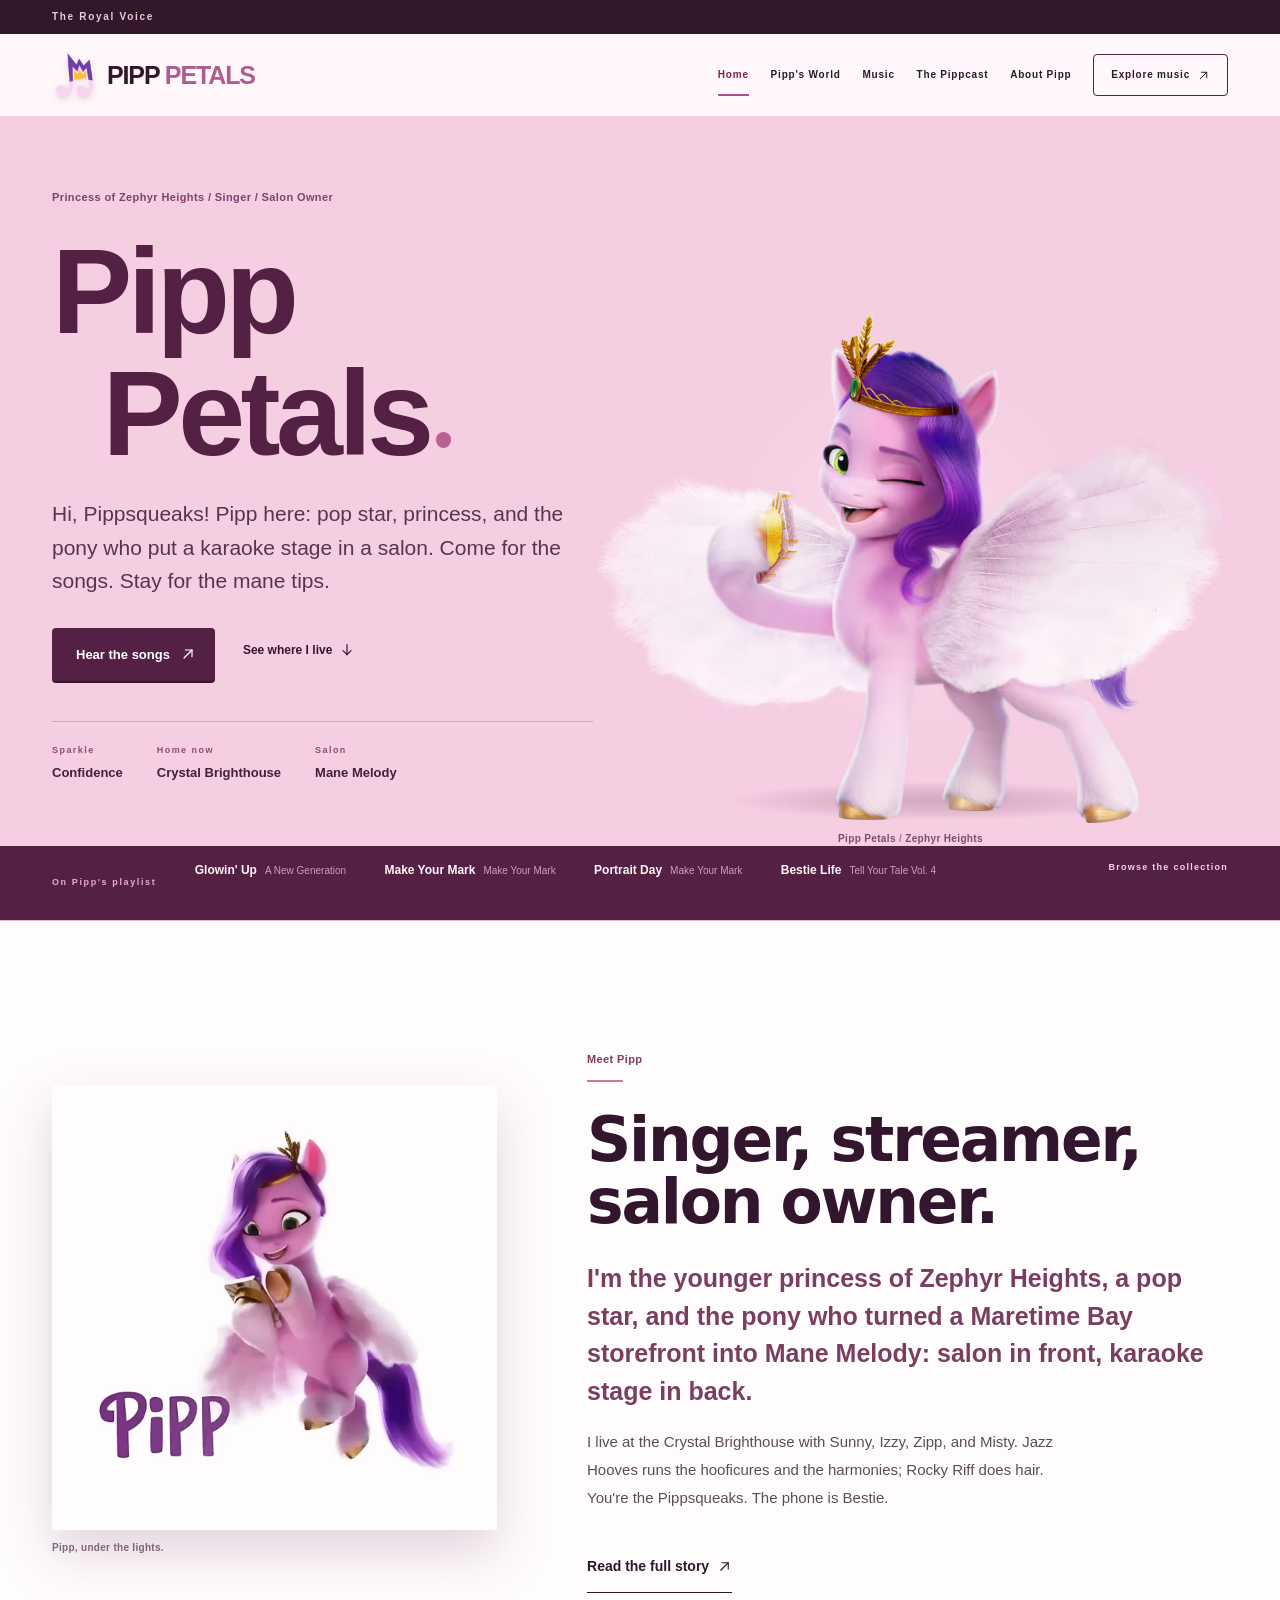
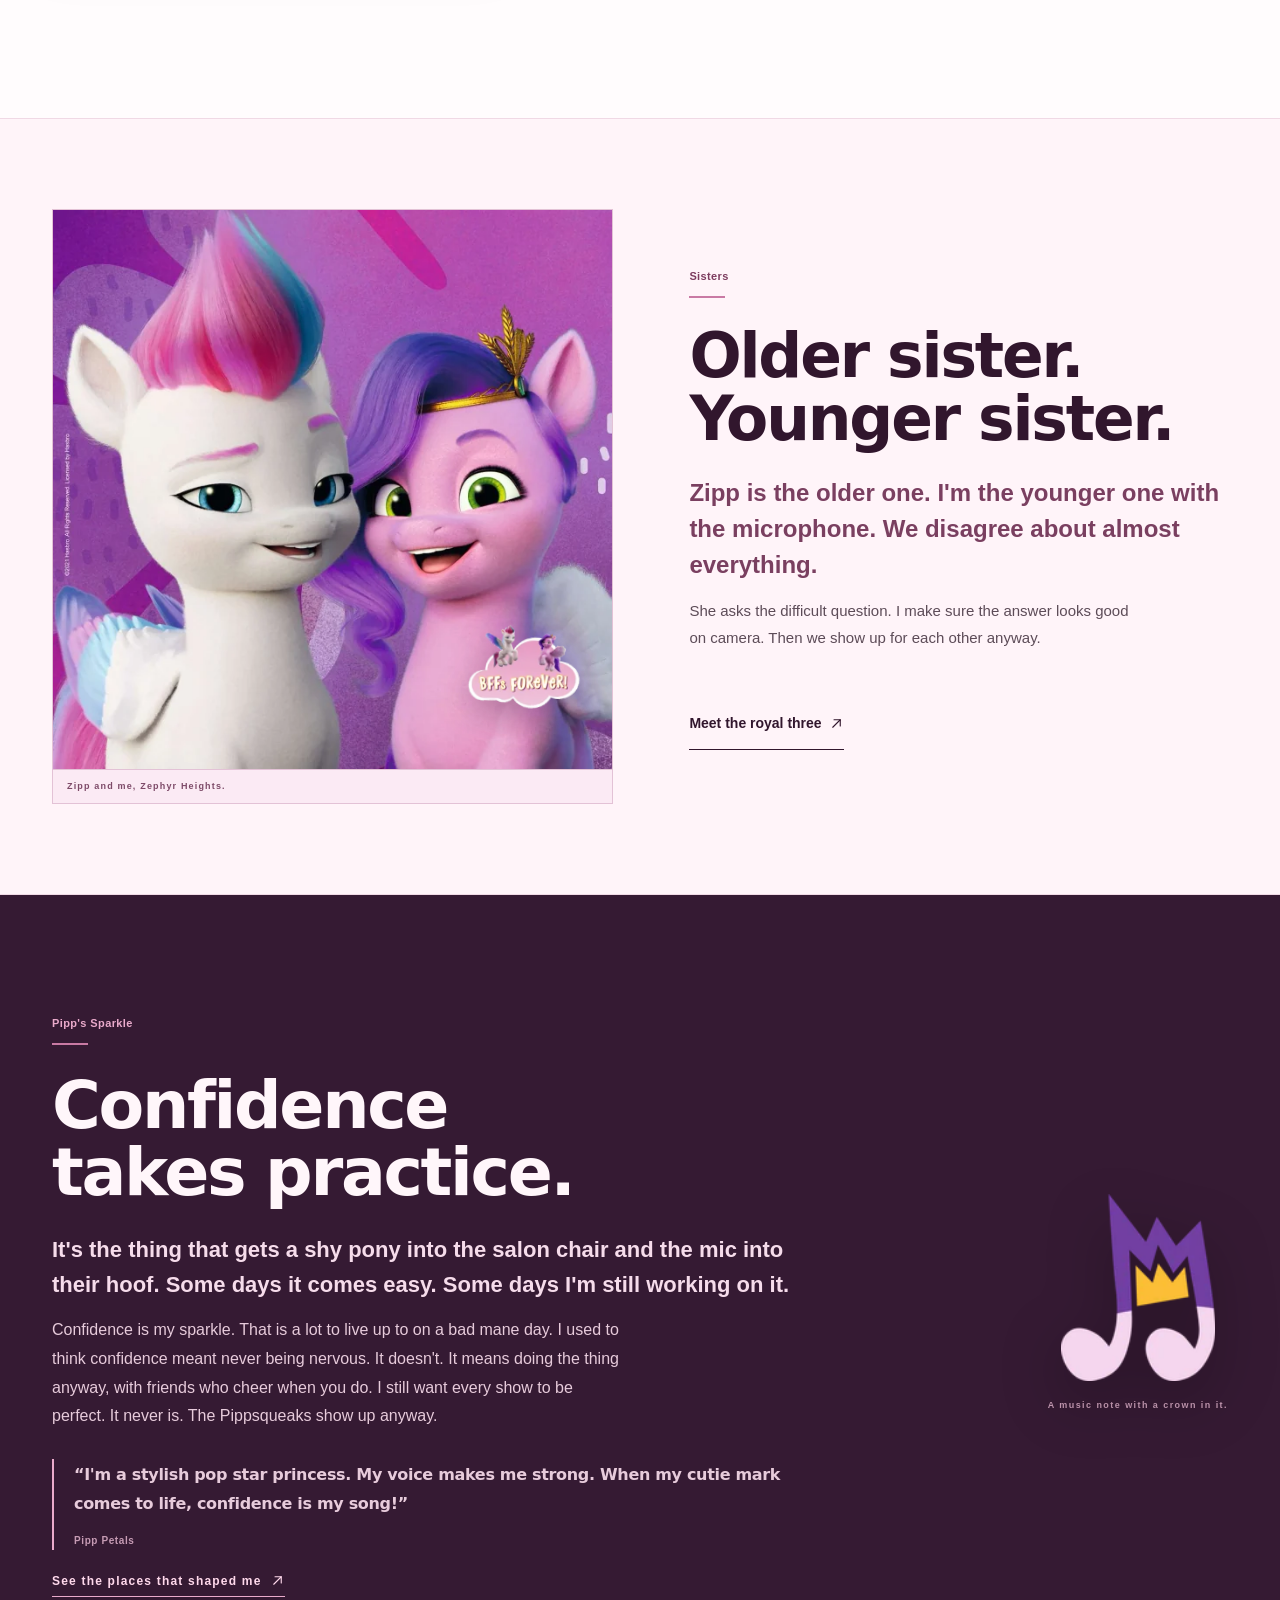
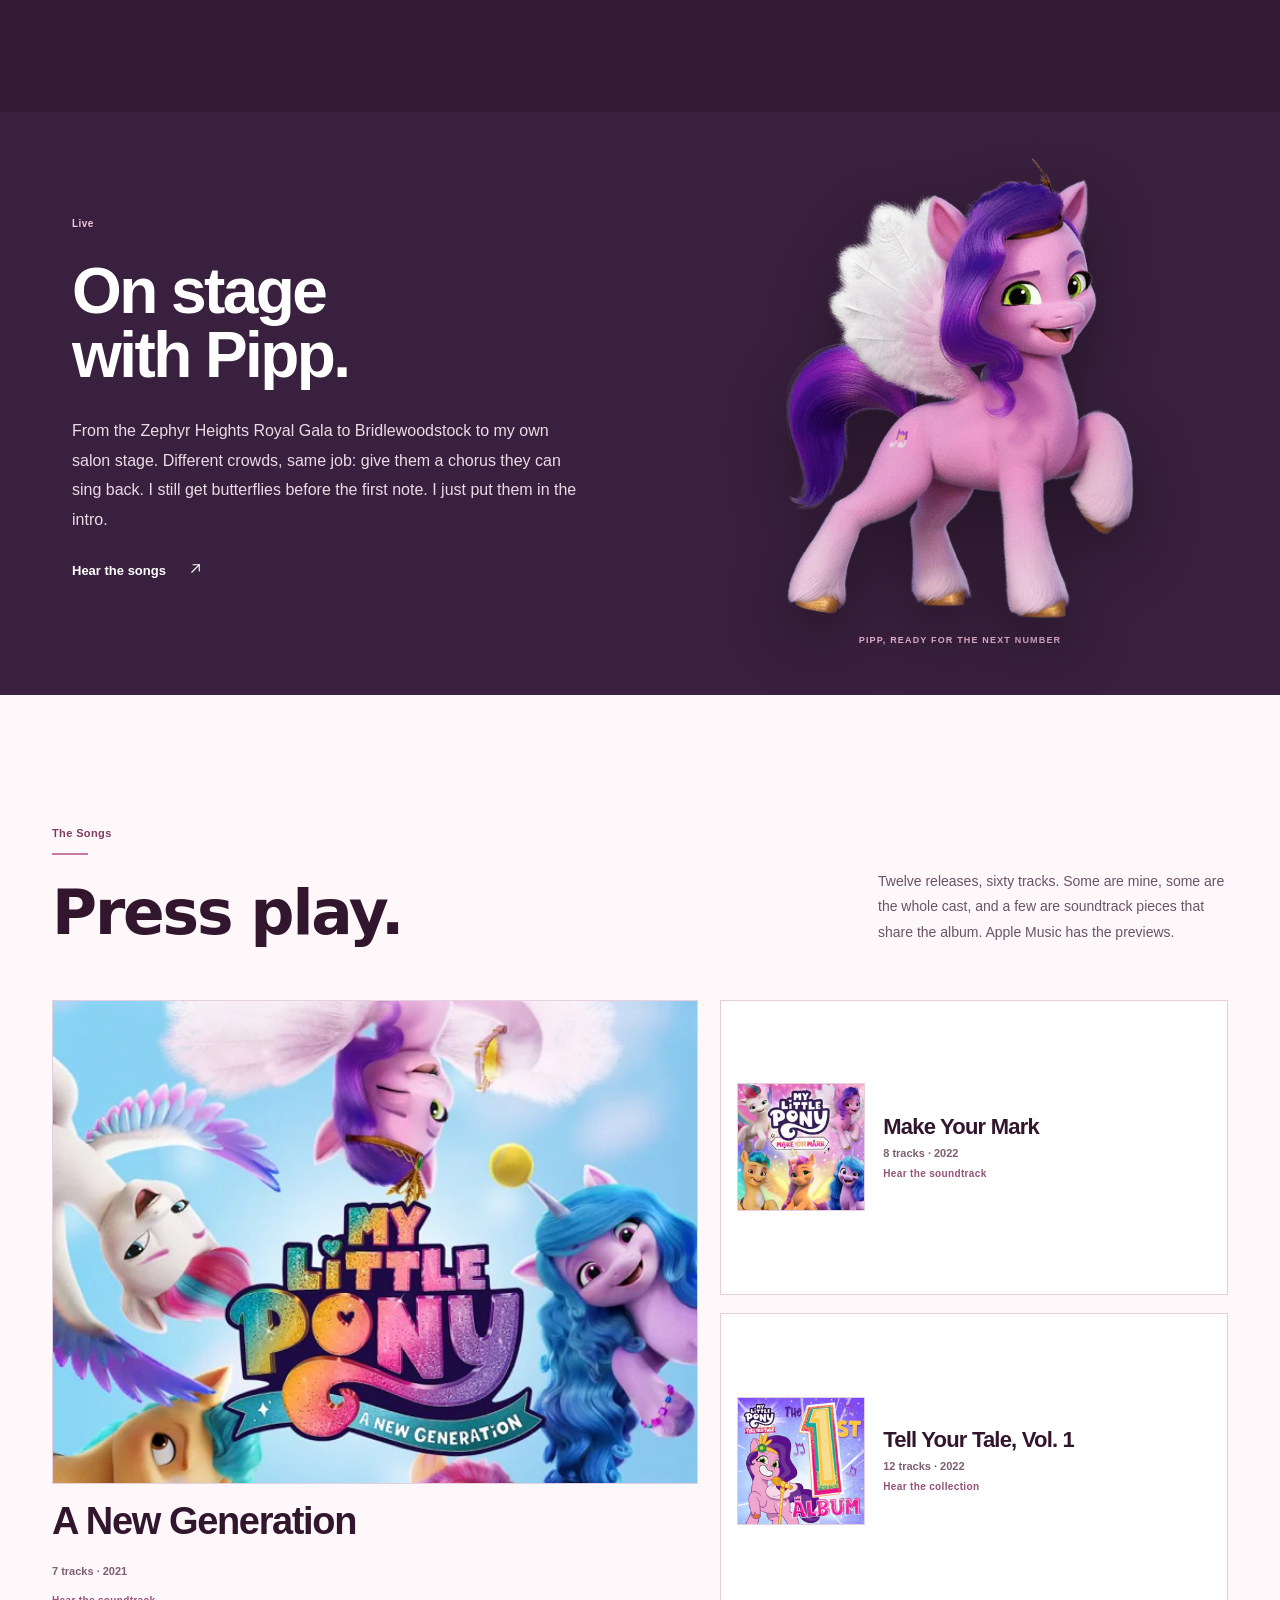
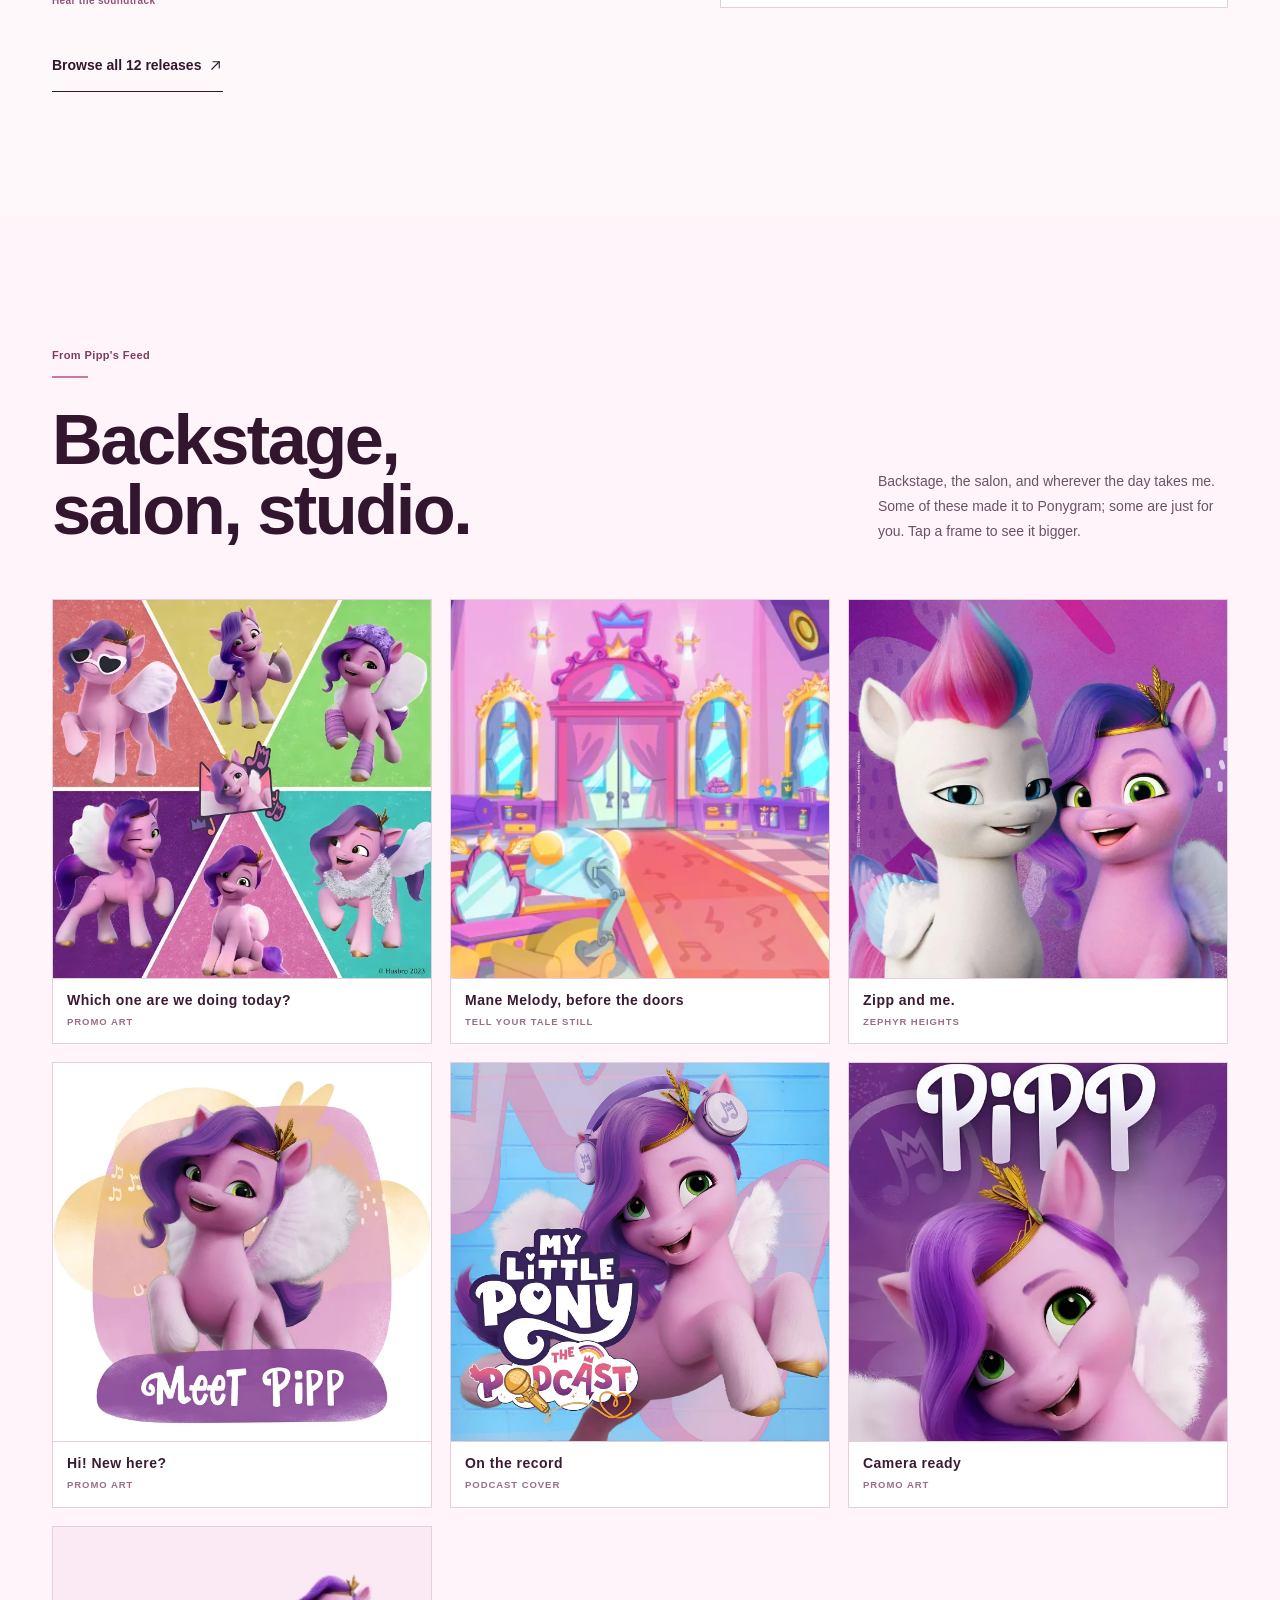
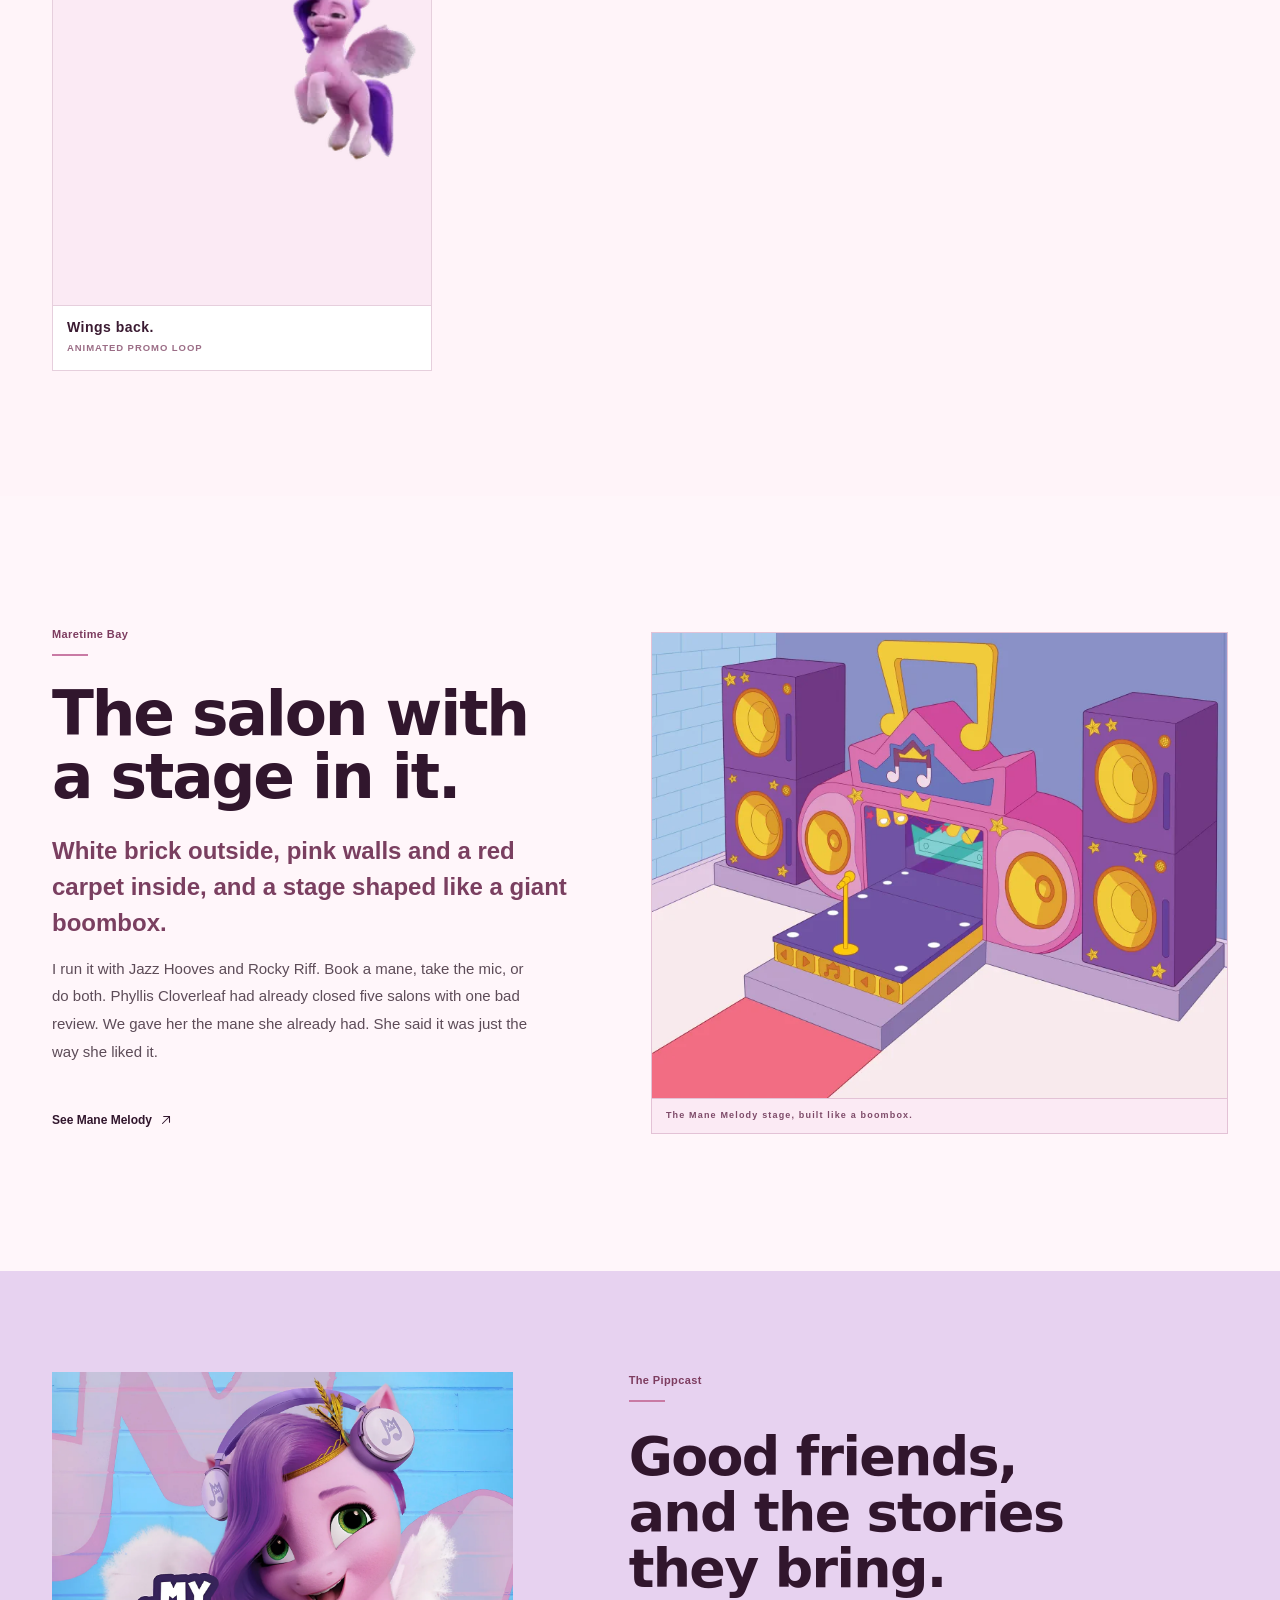
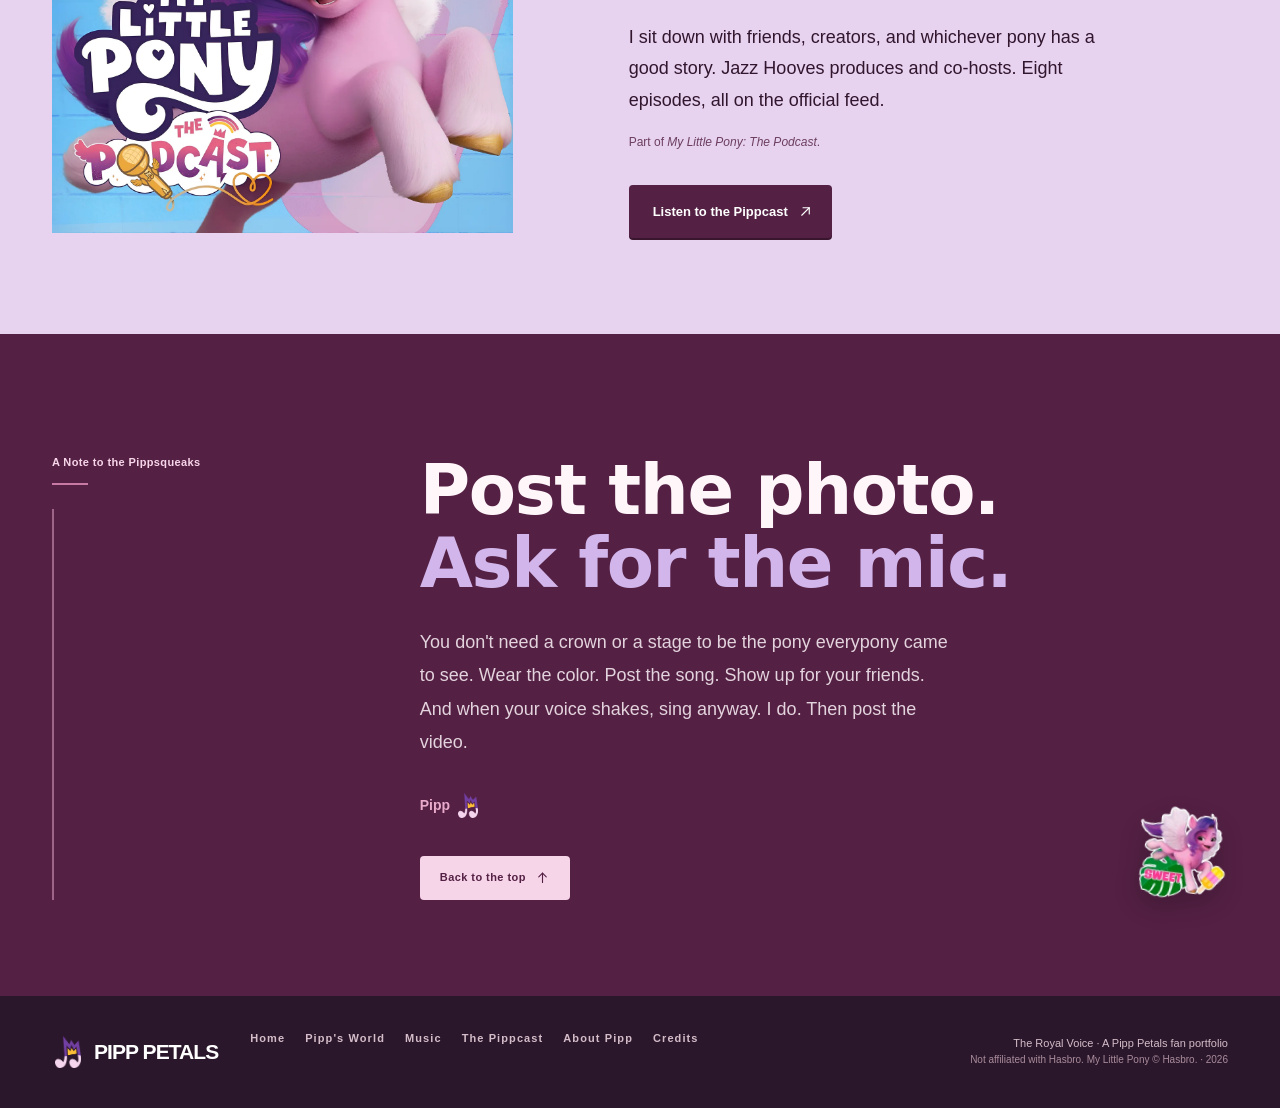
==== commit c4e6e183: "content: correct Pipp's name and canon details, apply anti-slop copy rules" ====
--- a/index.html
+++ b/index.html
@@ -14,7 +14,7 @@
       });
     </script><link rel="stylesheet" href="/_astro/about.cPPnkASS.css">
 <link rel="stylesheet" href="/_astro/about.7xdPKot3.css">
-<link rel="stylesheet" href="/_astro/index.fCt2oJ7S.css"></head> <body class> <a class="skip-link" href="#main">Skip to content</a> <div class="scroll-progress" aria-hidden="true"></div> <div class="topline" data-astro-cid-3ef6ksr2> <div class="shell" data-astro-cid-3ef6ksr2> <span data-astro-cid-3ef6ksr2>The Royal Voice</span> </div> </div> <header class="site-header" id="top" data-astro-cid-3ef6ksr2> <div class="shell nav-inner" data-astro-cid-3ef6ksr2> <a class="wordmark" href="/" aria-label="Pipp Petals, home" data-astro-cid-3ef6ksr2> <img class="brand-cutiemark" src="/assets/media/pipp-cutiemark.webp" alt="" width="45" height="55" decoding="async" data-astro-cid-3ef6ksr2> <span data-astro-cid-3ef6ksr2>PIPP <em data-astro-cid-3ef6ksr2>PETALS</em></span> </a> <nav class="main-nav" id="main-nav" aria-label="Main navigation" data-astro-cid-3ef6ksr2> <a href="/" data-nav="home" aria-current="page" data-astro-cid-3ef6ksr2> Home </a><a href="/world/" data-nav="world" data-astro-cid-3ef6ksr2> Pipp&#39;s World </a><a href="/music/" data-nav="music" data-astro-cid-3ef6ksr2> Music </a><a href="/podcast/" data-nav="podcast" data-astro-cid-3ef6ksr2> The Pippcast </a><a href="/about/" data-nav="about" data-astro-cid-3ef6ksr2> About Pipp </a> <a class="nav-cta" href="/music/" data-astro-cid-3ef6ksr2>Explore music <svg class width="13" height="13" viewBox="0 0 24 24" fill="none" aria-hidden="true" focusable="false"> <g stroke="currentColor" stroke-width="1.8" stroke-linecap="round" stroke-linejoin="round"> <path d="M6 18 18 6"></path> <path d="M8 6h10v10"></path> </g>             </svg></a> </nav> <button class="menu-toggle" type="button" aria-expanded="false" aria-controls="mobile-nav" aria-label="Open navigation" data-astro-cid-3ef6ksr2> <span data-astro-cid-3ef6ksr2></span><span data-astro-cid-3ef6ksr2></span> </button> </div> </header> <!-- Mobile drawer: a real overlay, so it can never widen the document. --> <div class="mobile-nav" id="mobile-nav" data-open="false" role="dialog" aria-modal="true" aria-label="Site navigation" inert data-astro-cid-3ef6ksr2> <div class="mobile-nav-inner" data-astro-cid-3ef6ksr2> <p class="mobile-nav-eyebrow" data-astro-cid-3ef6ksr2>Menu</p> <nav aria-label="Mobile navigation" data-astro-cid-3ef6ksr2> <ul data-astro-cid-3ef6ksr2> <li style="--i:0" data-astro-cid-3ef6ksr2> <a href="/" aria-current="page" data-astro-cid-3ef6ksr2> <span class="mobile-nav-index" data-astro-cid-3ef6ksr2>01</span> Home </a> </li><li style="--i:1" data-astro-cid-3ef6ksr2> <a href="/world/" data-astro-cid-3ef6ksr2> <span class="mobile-nav-index" data-astro-cid-3ef6ksr2>02</span> Pipp&#39;s World </a> </li><li style="--i:2" data-astro-cid-3ef6ksr2> <a href="/music/" data-astro-cid-3ef6ksr2> <span class="mobile-nav-index" data-astro-cid-3ef6ksr2>03</span> Music </a> </li><li style="--i:3" data-astro-cid-3ef6ksr2> <a href="/podcast/" data-astro-cid-3ef6ksr2> <span class="mobile-nav-index" data-astro-cid-3ef6ksr2>04</span> The Pippcast </a> </li><li style="--i:4" data-astro-cid-3ef6ksr2> <a href="/about/" data-astro-cid-3ef6ksr2> <span class="mobile-nav-index" data-astro-cid-3ef6ksr2>05</span> About Pipp </a> </li> </ul> </nav> <a class="mobile-nav-cta" href="/music/" data-astro-cid-3ef6ksr2>Explore music <svg class width="16" height="16" viewBox="0 0 24 24" fill="none" aria-hidden="true" focusable="false"> <g stroke="currentColor" stroke-width="1.8" stroke-linecap="round" stroke-linejoin="round"> <path d="M6 18 18 6"></path> <path d="M8 6h10v10"></path> </g>             </svg></a> </div> </div>  <main id="main">  <section class="hero hero-v2" aria-labelledby="hero-title" data-astro-cid-j7pv25f6> <div class="shell hero-layout" data-astro-cid-j7pv25f6> <div class="hero-copy" data-astro-cid-j7pv25f6> <p class="hero-overline" data-astro-cid-j7pv25f6>Princess of Zephyr Heights / Singer / Salon Owner</p> <h1 id="hero-title" class="text-display" style="line-height:1.02" data-astro-cid-j7pv25f6> <span class="hero-line" data-astro-cid-j7pv25f6>Pipp</span><span class="hero-line" data-astro-cid-j7pv25f6>Petals<span class="hero-period" data-astro-cid-j7pv25f6>.</span></span> </h1> <p class="hero-intro" data-astro-cid-j7pv25f6>Hi, Pippsqueaks! Pipp here: pop star, princess, and the pony who put a karaoke stage in a salon. Come for the songs. Stay for the mane tips.</p> <div class="hero-actions" data-astro-cid-j7pv25f6> <a class="pill-link" href="/music/" data-astro-cid-j7pv25f6>Hear the songs <svg class width="16" height="16" viewBox="0 0 24 24" fill="none" aria-hidden="true" focusable="false"> <g stroke="currentColor" stroke-width="1.8" stroke-linecap="round" stroke-linejoin="round"> <path d="M6 18 18 6"></path> <path d="M8 6h10v10"></path> </g>             </svg></a> <a class="text-link" href="/world/" data-astro-cid-j7pv25f6>See where I live <svg class width="16" height="16" viewBox="0 0 24 24" fill="none" aria-hidden="true" focusable="false">  <g stroke="currentColor" stroke-width="1.8" stroke-linecap="round" stroke-linejoin="round"> <path d="M12 4v15"></path> <path d="m6 13 6 6 6-6"></path> </g>            </svg></a> </div> <dl class="hero-facts" data-astro-cid-j7pv25f6> <div data-astro-cid-j7pv25f6><dt data-astro-cid-j7pv25f6>Sparkle</dt><dd data-astro-cid-j7pv25f6>Confidence</dd></div> <div data-astro-cid-j7pv25f6><dt data-astro-cid-j7pv25f6>Home now</dt><dd data-astro-cid-j7pv25f6>Crystal Brighthouse</dd></div> <div data-astro-cid-j7pv25f6><dt data-astro-cid-j7pv25f6>Salon</dt><dd data-astro-cid-j7pv25f6>Mane Melody</dd></div> </dl> </div> <div class="hero-art" data-astro-cid-j7pv25f6> <picture class="hero-picture" data-astro-cid-j7pv25f6> <source type="image/avif" srcset="/assets/media/pipp-hero-900.avif 900w, /assets/media/pipp-hero-1300.avif 1300w, /assets/media/pipp-hero-1700.avif 1700w" sizes="(max-width: 850px) 100vw, 52vw" data-astro-cid-j7pv25f6> <source type="image/webp" srcset="/assets/media/pipp-hero-900.webp 900w, /assets/media/pipp-hero-1300.webp 1300w, /assets/media/pipp-hero.webp 1700w" sizes="(max-width: 850px) 100vw, 52vw" data-astro-cid-j7pv25f6> <img class="hero-pony" src="/assets/media/pipp-hero.webp" width="1700" height="1370" alt="Pipp Petals winking with one hoof raised, her wings spread, and a golden tiara" fetchpriority="high" data-astro-cid-j7pv25f6> </picture> <p class="hero-image-caption" data-astro-cid-j7pv25f6>Pipp Petals <span aria-hidden="true" data-astro-cid-j7pv25f6>/</span> Zephyr Heights</p> </div> </div> <div class="setlist" data-astro-cid-j7pv25f6> <div class="shell setlist-inner" data-astro-cid-j7pv25f6> <p class="setlist-label" data-astro-cid-j7pv25f6>On Pipp's playlist</p> <ul data-astro-cid-j7pv25f6> <li data-astro-cid-j7pv25f6><a href="/music/#my-little-pony-a-new-generation-original-motion-picture-soundtrack" data-astro-cid-j7pv25f6><b data-astro-cid-j7pv25f6>Glowin' Up</b><span data-astro-cid-j7pv25f6>A New Generation</span></a></li> <li data-astro-cid-j7pv25f6><a href="/music/#make-your-mark" data-astro-cid-j7pv25f6><b data-astro-cid-j7pv25f6>Make Your Mark</b><span data-astro-cid-j7pv25f6>Make Your Mark</span></a></li> <li data-astro-cid-j7pv25f6><a href="/music/#make-your-mark" data-astro-cid-j7pv25f6><b data-astro-cid-j7pv25f6>Portrait Day</b><span data-astro-cid-j7pv25f6>Make Your Mark</span></a></li> <li data-astro-cid-j7pv25f6><a href="/music/#tell-your-tale-vol-4-ep" data-astro-cid-j7pv25f6><b data-astro-cid-j7pv25f6>Bestie Life</b><span data-astro-cid-j7pv25f6>Tell Your Tale Vol. 4</span></a></li> </ul> <a class="setlist-all" href="/music/" data-astro-cid-j7pv25f6>Browse the collection</a> </div> </div> </section> <section class="section about" id="about" data-astro-cid-j7pv25f6> <div class="shell intro-grid" data-astro-cid-j7pv25f6> <figure class="intro-poster intro-photo intro-photo--stage" data-astro-cid-j7pv25f6> <picture data-astro-cid-j7pv25f6> <source type="image/webp" srcset="/assets/media/pipp-onstage-640.webp 640w, /assets/media/pipp-onstage.webp 1400w" sizes="(max-width: 850px) 90vw, 44vw" data-astro-cid-j7pv25f6> <img height="1400" width="1400" loading="lazy" decoding="async" src="/assets/media/pipp-onstage.webp" alt="Pipp Petals under stage lights, holding a microphone" data-astro-cid-j7pv25f6> </picture> <figcaption data-astro-cid-j7pv25f6>Pipp, under the lights.</figcaption> </figure> <div class="intro-copy" data-astro-cid-j7pv25f6> <span class="section-label" data-astro-cid-j7pv25f6>Meet Pipp</span> <h2 class="intro-title" data-astro-cid-j7pv25f6>Singer, streamer, salon owner.</h2> <p class="lead" data-astro-cid-j7pv25f6>I'm the younger princess of Zephyr Heights, a pop star, and the pony who turned a Maretime Bay storefront into Mane Melody: salon in front, karaoke stage in back.</p> <p data-astro-cid-j7pv25f6>I live at the Crystal Brighthouse with Sunny, Izzy, Zipp, and Misty. Jazz Hooves runs the hooficures and the harmonies; Rocky Riff does hair. You're the Pippsqueaks. The phone is Bestie.</p> <a class="editorial-link intro-link" href="/about/" data-astro-cid-j7pv25f6>Read the full story <svg class width="15" height="15" viewBox="0 0 24 24" fill="none" aria-hidden="true" focusable="false"> <g stroke="currentColor" stroke-width="1.8" stroke-linecap="round" stroke-linejoin="round"> <path d="M6 18 18 6"></path> <path d="M8 6h10v10"></path> </g>             </svg></a> </div> </div> </section> <section class="sisters-strip" aria-labelledby="sisters-strip-title" data-astro-cid-j7pv25f6> <div class="shell sisters-strip-grid" data-astro-cid-j7pv25f6> <figure class="sisters-strip-photo" data-astro-cid-j7pv25f6> <img src="/assets/media/zipp-pipp-closeup-640.webp" srcset="/assets/media/zipp-pipp-closeup-640.webp 640w, /assets/media/zipp-pipp-closeup.webp 1323w" sizes="(max-width: 850px) 90vw, 42vw" width="1323" height="1323" loading="lazy" decoding="async" alt="Zipp Storm and Pipp Petals smiling together" data-astro-cid-j7pv25f6> <figcaption data-astro-cid-j7pv25f6>Zipp and me, Zephyr Heights.</figcaption> <button class="bffs-badge" type="button" data-bffs-toggle data-still="/assets/media/zipp-pipp-bffs-still-240.webp" data-animated="/assets/media/zipp-pipp-bffs-160.webp" aria-pressed="false" aria-label="Play or pause the BFFs forever badge" title="Boop for BFFs" data-astro-cid-j7pv25f6> <img src="/assets/media/zipp-pipp-bffs-still-240.webp" width="160" height="160" loading="lazy" decoding="async" alt="Zipp and Pipp on a cloud reading BFFs forever" data-astro-cid-j7pv25f6> </button> </figure> <div class="sisters-strip-copy" data-astro-cid-j7pv25f6> <span class="section-label" data-astro-cid-j7pv25f6>Sisters</span> <h2 id="sisters-strip-title" data-astro-cid-j7pv25f6>Older sister.<br data-astro-cid-j7pv25f6>Younger sister.</h2> <p class="lead" data-astro-cid-j7pv25f6>Zipp is the older one. I'm the younger one with the microphone. We disagree about almost everything.</p> <p data-astro-cid-j7pv25f6>She asks the difficult question. I make sure the answer looks good on camera. Then we show up for each other anyway.</p> <a class="editorial-link" href="/world/#family" data-astro-cid-j7pv25f6>Meet the royal three <svg class width="15" height="15" viewBox="0 0 24 24" fill="none" aria-hidden="true" focusable="false"> <g stroke="currentColor" stroke-width="1.8" stroke-linecap="round" stroke-linejoin="round"> <path d="M6 18 18 6"></path> <path d="M8 6h10v10"></path> </g>             </svg></a> </div> </div> </section> <section class="confidence" aria-labelledby="confidence-title" data-astro-cid-j7pv25f6> <div class="shell confidence-grid" data-astro-cid-j7pv25f6> <div class="confidence-copy" data-astro-cid-j7pv25f6> <span class="section-label" data-astro-cid-j7pv25f6>Pipp's Sparkle</span> <h2 id="confidence-title" data-astro-cid-j7pv25f6>Confidence takes practice.</h2> <p class="confidence-lead" data-astro-cid-j7pv25f6>It's the thing that gets a shy pony into the salon chair and the mic into their hoof. Some days it comes easy. Some days I'm still working on it.</p> <p data-astro-cid-j7pv25f6>Confidence is my sparkle. That is a lot to live up to on a bad mane day. I used to think confidence meant never being nervous. It doesn't. It means doing the thing anyway, with friends who cheer when you do. I still want every show to be perfect. It never is. The Pippsqueaks show up anyway.</p> <blockquote class="pull-quote" data-astro-cid-j7pv25f6> <p data-astro-cid-j7pv25f6>“I'm a stylish pop star princess. My voice makes me strong. When my cutie mark comes to life, confidence is my song!”</p> <footer data-astro-cid-j7pv25f6>Pipp Petals</footer> </blockquote> <a class="confidence-link" href="/world/" data-astro-cid-j7pv25f6>See the places that shaped her <svg class width="15" height="15" viewBox="0 0 24 24" fill="none" aria-hidden="true" focusable="false"> <g stroke="currentColor" stroke-width="1.8" stroke-linecap="round" stroke-linejoin="round"> <path d="M6 18 18 6"></path> <path d="M8 6h10v10"></path> </g>             </svg></a> </div> <figure class="confidence-mark" data-astro-cid-j7pv25f6> <img src="/assets/media/pipp-cutiemark.webp" width="120" height="146" alt="Pipp's cutie mark: a purple music note with pale pink note heads and a gold crown" loading="lazy" decoding="async" data-astro-cid-j7pv25f6> <figcaption data-astro-cid-j7pv25f6>A music note with a crown in it.</figcaption> </figure> </div> </section> <section class="stage" id="stage" data-astro-cid-j7pv25f6> <div class="stage-image" data-astro-cid-j7pv25f6> <img height="585" width="443" loading="lazy" decoding="async" src="/assets/media/pipp-render-standing.webp" alt="Pipp Petals standing with one front hoof raised and her wings spread" data-astro-cid-j7pv25f6> <p class="stage-caption" data-astro-cid-j7pv25f6>Pipp, ready for the next number</p> </div> <div class="stage-shade" data-astro-cid-j7pv25f6></div> <div class="shell stage-content" data-astro-cid-j7pv25f6> <p class="stage-kicker" data-astro-cid-j7pv25f6>Under the lights</p> <h2 data-astro-cid-j7pv25f6>On stage with Pipp.</h2> <p data-astro-cid-j7pv25f6>From the Zephyr Heights Royal Gala to Bridlewoodstock to my own salon stage. Different crowds, same job: give them a chorus they can sing back. I still get butterflies before the first note. I just put them in the intro.</p> <a class="stage-link" href="/music/" data-astro-cid-j7pv25f6>Hear the songs <svg class width="15" height="15" viewBox="0 0 24 24" fill="none" aria-hidden="true" focusable="false"> <g stroke="currentColor" stroke-width="1.8" stroke-linecap="round" stroke-linejoin="round"> <path d="M6 18 18 6"></path> <path d="M8 6h10v10"></path> </g>             </svg></a> </div> </section> <section class="section music" id="music" data-astro-cid-j7pv25f6> <div class="shell" data-astro-cid-j7pv25f6> <div class="section-intro" data-astro-cid-j7pv25f6> <div data-astro-cid-j7pv25f6> <span class="section-label" data-astro-cid-j7pv25f6>The Songs</span> <h2 class="music-title" data-astro-cid-j7pv25f6>Press play.</h2> </div> <p data-astro-cid-j7pv25f6>Twelve releases, sixty tracks. Some are mine, some are the whole cast, and a few are soundtrack pieces that share the album. Apple Music has the previews.</p> </div> <div class="record-cards record-cards--editorial" data-astro-cid-j7pv25f6> <a class="record-card record-card--lead" href="/music/#my-little-pony-a-new-generation-original-motion-picture-soundtrack" data-astro-cid-j7pv25f6> <figure class="record-art" data-astro-cid-j7pv25f6><img src="/assets/media/album-my-little-pony-a-new-generation-original-motion-picture-soundtrack.webp" alt="Cover of the A New Generation soundtrack" loading="lazy" decoding="async" data-astro-cid-j7pv25f6></figure> <span class="record-name" data-astro-cid-j7pv25f6>A New Generation</span><span class="record-meta" data-astro-cid-j7pv25f6>7 tracks · 2021</span><span class="record-action" data-astro-cid-j7pv25f6>Hear the soundtrack</span> </a> <div class="record-stack" data-astro-cid-j7pv25f6> <a class="record-card record-card--row" href="/music/#make-your-mark" data-astro-cid-j7pv25f6> <figure class="record-art" data-astro-cid-j7pv25f6><img src="/assets/media/album-make-your-mark-200.webp" alt="Cover of the Make Your Mark soundtrack" loading="lazy" decoding="async" data-astro-cid-j7pv25f6></figure> <span data-astro-cid-j7pv25f6><span class="record-name" data-astro-cid-j7pv25f6>Make Your Mark</span><span class="record-meta" data-astro-cid-j7pv25f6>8 tracks · 2022</span><span class="record-action" data-astro-cid-j7pv25f6>Hear the soundtrack</span></span> </a> <a class="record-card record-card--row" href="/music/#tell-your-tale-vol-1" data-astro-cid-j7pv25f6> <figure class="record-art" data-astro-cid-j7pv25f6><img src="/assets/media/album-tell-your-tale-vol-1-200.webp" alt="Cover of Tell Your Tale, Vol. 1" loading="lazy" decoding="async" data-astro-cid-j7pv25f6></figure> <span data-astro-cid-j7pv25f6><span class="record-name" data-astro-cid-j7pv25f6>Tell Your Tale, Vol. 1</span><span class="record-meta" data-astro-cid-j7pv25f6>12 tracks · 2022</span><span class="record-action" data-astro-cid-j7pv25f6>Hear the collection</span></span> </a> </div> </div> <a class="editorial-link" href="/music/" data-astro-cid-j7pv25f6>Browse all 12 releases <svg class width="15" height="15" viewBox="0 0 24 24" fill="none" aria-hidden="true" focusable="false"> <g stroke="currentColor" stroke-width="1.8" stroke-linecap="round" stroke-linejoin="round"> <path d="M6 18 18 6"></path> <path d="M8 6h10v10"></path> </g>             </svg></a> </div> </section> <section class="section feed" id="feed" data-astro-cid-j7pv25f6> <div class="shell" data-astro-cid-j7pv25f6> <div class="section-intro" data-astro-cid-j7pv25f6> <div data-astro-cid-j7pv25f6> <span class="section-label" data-astro-cid-j7pv25f6>From Pipp's Feed</span> <h2 data-astro-cid-j7pv25f6>Backstage, salon, studio.</h2> </div> <p data-astro-cid-j7pv25f6>Backstage, the salon, and wherever the day takes me. Some of these made it to Ponygram; some are just for you. Tap a frame to see it bigger.</p> </div> <div class="feed-rail" data-embla data-gallery data-astro-cid-j7pv25f6> <div class="embla-viewport" data-embla-viewport data-astro-cid-j7pv25f6> <div class="embla-container feed-grid" data-embla-container data-astro-cid-j7pv25f6> <figure class="feed-card" data-astro-cid-j7pv25f6> <a href="/assets/media/pipp-looks.webp" data-pswp-width="1400" data-pswp-height="1400" aria-label="Open: a look for every mood" data-astro-cid-j7pv25f6> <img height="1400" width="1400" loading="lazy" decoding="async" src="/assets/media/pipp-looks-640.webp" srcset="/assets/media/pipp-looks-640.webp 640w, /assets/media/pipp-looks.webp 1400w" sizes="(max-width: 680px) 84vw, (max-width: 1000px) 45vw, 30vw" alt="A collage of Pipp Petals in six different outfits and moods" data-astro-cid-j7pv25f6> </a> <figcaption data-astro-cid-j7pv25f6><strong data-astro-cid-j7pv25f6>Which one are we doing today?</strong><span data-astro-cid-j7pv25f6>Promo art</span></figcaption> </figure> <figure class="feed-card" data-astro-cid-j7pv25f6> <a href="/assets/media/pipp-salon.webp" data-pswp-width="1600" data-pswp-height="900" aria-label="Open: Mane Melody before the doors" data-astro-cid-j7pv25f6> <img height="900" width="1600" loading="lazy" decoding="async" src="/assets/media/pipp-salon-640.webp" srcset="/assets/media/pipp-salon-640.webp 640w, /assets/media/pipp-salon.webp 1600w" sizes="(max-width: 680px) 84vw, (max-width: 1000px) 45vw, 30vw" alt="The inside of Mane Melody: pink walls, gold mirrors, styling chairs and a red carpet" data-astro-cid-j7pv25f6> </a> <figcaption data-astro-cid-j7pv25f6><strong data-astro-cid-j7pv25f6>Mane Melody, before the doors</strong><span data-astro-cid-j7pv25f6>Tell Your Tale still</span></figcaption> </figure> <figure class="feed-card" data-astro-cid-j7pv25f6> <a href="/assets/media/zipp-pipp-closeup.webp" data-pswp-width="1323" data-pswp-height="1323" aria-label="Open: Zipp and me" data-astro-cid-j7pv25f6> <img height="1323" width="1323" loading="lazy" decoding="async" src="/assets/media/zipp-pipp-closeup-640.webp" srcset="/assets/media/zipp-pipp-closeup-640.webp 640w, /assets/media/zipp-pipp-closeup.webp 1323w" sizes="(max-width: 680px) 84vw, (max-width: 1000px) 45vw, 30vw" alt="Zipp Storm and Pipp Petals smiling together" data-astro-cid-j7pv25f6> </a> <figcaption data-astro-cid-j7pv25f6><strong data-astro-cid-j7pv25f6>Zipp and me.</strong><span data-astro-cid-j7pv25f6>Zephyr Heights</span></figcaption> </figure> <figure class="feed-card" data-astro-cid-j7pv25f6> <a href="/assets/media/pipp-meet.webp" data-pswp-width="1400" data-pswp-height="1400" aria-label="Open: meet the pony" data-astro-cid-j7pv25f6> <img height="1400" width="1400" loading="lazy" decoding="async" src="/assets/media/pipp-meet-640.webp" srcset="/assets/media/pipp-meet-640.webp 640w, /assets/media/pipp-meet.webp 1400w" sizes="(max-width: 680px) 84vw, (max-width: 1000px) 45vw, 30vw" alt="Meet Pipp graphic with Pipp smiling beside floating music notes" data-astro-cid-j7pv25f6> </a> <figcaption data-astro-cid-j7pv25f6><strong data-astro-cid-j7pv25f6>Hi! New here?</strong><span data-astro-cid-j7pv25f6>Promo art</span></figcaption> </figure> <figure class="feed-card" data-astro-cid-j7pv25f6> <a href="/assets/media/pipp-podcast.webp" data-pswp-width="1400" data-pswp-height="1400" aria-label="Open: on the record" data-astro-cid-j7pv25f6> <img height="1400" width="1400" loading="lazy" decoding="async" src="/assets/media/pipp-podcast.webp" alt="The Pippcast artwork: Pipp Petals in purple headphones" data-astro-cid-j7pv25f6> </a> <figcaption data-astro-cid-j7pv25f6><strong data-astro-cid-j7pv25f6>On the record</strong><span data-astro-cid-j7pv25f6>Podcast cover</span></figcaption> </figure> <figure class="feed-card" data-astro-cid-j7pv25f6> <a href="/assets/media/pipp-cover.webp" data-pswp-width="1400" data-pswp-height="1731" aria-label="Open: camera ready" data-astro-cid-j7pv25f6> <img height="1731" width="1400" loading="lazy" decoding="async" src="/assets/media/pipp-cover-640.webp" srcset="/assets/media/pipp-cover-640.webp 640w, /assets/media/pipp-cover.webp 1400w" sizes="(max-width: 680px) 84vw, (max-width: 1000px) 45vw, 30vw" alt="Pipp Petals with her violet mane against a purple backdrop" data-astro-cid-j7pv25f6> </a> <figcaption data-astro-cid-j7pv25f6><strong data-astro-cid-j7pv25f6>Camera ready</strong><span data-astro-cid-j7pv25f6>Promo art</span></figcaption> </figure> <figure class="feed-card feed-card--motion" data-astro-cid-j7pv25f6> <a href="/assets/media/pipp-flying-loop.webp" data-pswp-width="480" data-pswp-height="480" aria-label="Open: Pipp in flight" data-astro-cid-j7pv25f6> <picture data-astro-cid-j7pv25f6> <source media="(prefers-reduced-motion: reduce)" srcset="/assets/media/pipp-flying-still.webp" data-astro-cid-j7pv25f6> <img height="360" width="360" loading="lazy" decoding="async" src="/assets/media/pipp-flying-loop-360.webp" alt="Animated loop of Pipp Petals flying" data-astro-cid-j7pv25f6> </picture> </a> <figcaption data-astro-cid-j7pv25f6><strong data-astro-cid-j7pv25f6>Wings back.</strong><span data-astro-cid-j7pv25f6>Animated promo loop</span></figcaption> </figure> </div> </div> <div class="embla-controls" data-astro-cid-j7pv25f6> <button type="button" data-embla-prev aria-label="Previous frame" data-astro-cid-j7pv25f6><svg class width="18" height="18" viewBox="0 0 24 24" fill="none" aria-hidden="true" focusable="false">    <g stroke="currentColor" stroke-width="1.8" stroke-linecap="round" stroke-linejoin="round"> <path d="M20 12H5"></path> <path d="m11 6-6 6 6 6"></path> </g>          </svg></button> <p data-embla-status aria-live="polite" data-astro-cid-j7pv25f6>1 / 7</p> <button type="button" data-embla-next aria-label="Next frame" data-astro-cid-j7pv25f6><svg class width="18" height="18" viewBox="0 0 24 24" fill="none" aria-hidden="true" focusable="false">     <g stroke="currentColor" stroke-width="1.8" stroke-linecap="round" stroke-linejoin="round"> <path d="M4 12h15"></path> <path d="m13 6 6 6-6 6"></path> </g>         </svg></button> </div> </div> </div> </section> <section class="section melody-feature" id="melody" data-astro-cid-j7pv25f6> <div class="shell melody-grid" data-astro-cid-j7pv25f6> <div class="melody-copy" data-astro-cid-j7pv25f6> <span class="section-label" data-astro-cid-j7pv25f6>Maretime Bay</span> <h2 data-astro-cid-j7pv25f6>The salon with a stage in it.</h2> <p class="lead" data-astro-cid-j7pv25f6>White brick outside, pink walls and a red carpet inside, and a stage shaped like a giant boombox.</p> <p data-astro-cid-j7pv25f6>I run it with Jazz Hooves and Rocky Riff. Book a mane, take the mic, or do both. Phyllis Cloverleaf had already closed five salons with one bad review. We gave her the mane she already had. She gave us five stars.</p> <a class="underline-link" href="/world/#mane-melody" data-astro-cid-j7pv25f6>See Mane Melody <svg class width="14" height="14" viewBox="0 0 24 24" fill="none" aria-hidden="true" focusable="false"> <g stroke="currentColor" stroke-width="1.8" stroke-linecap="round" stroke-linejoin="round"> <path d="M6 18 18 6"></path> <path d="M8 6h10v10"></path> </g>             </svg></a> </div> <figure class="melody-photo" data-astro-cid-j7pv25f6> <img height="1294" width="1600" loading="lazy" src="/assets/media/pipp-melody-800.webp" alt="The Mane Melody stage, shaped like a giant pink and purple boombox" decoding="async" srcset="/assets/media/pipp-melody-800.webp 800w, /assets/media/pipp-melody.webp 1600w" sizes="(max-width: 850px) 100vw, 52vw" data-astro-cid-j7pv25f6> <figcaption data-astro-cid-j7pv25f6>The Mane Melody stage, built like a boombox.</figcaption> </figure> </div> </section> <section class="podcast-teaser" data-astro-cid-j7pv25f6> <div class="shell podcast-teaser-inner" data-astro-cid-j7pv25f6> <figure class="teaser-art" data-astro-cid-j7pv25f6> <img src="/assets/media/pipp-podcast.webp" alt="The Pippcast artwork: Pipp Petals in purple headphones" loading="lazy" decoding="async" width="1400" height="1400" data-astro-cid-j7pv25f6> </figure> <div class="teaser-copy" data-astro-cid-j7pv25f6> <span class="section-label" data-astro-cid-j7pv25f6>The Pippcast</span> <h2 data-astro-cid-j7pv25f6>Good friends. Great stories. The Pippcast.</h2> <p data-astro-cid-j7pv25f6>I sit down with friends, creators, and whichever pony has a good story. Jazz Hooves produces and co-hosts. Eight episodes, all on the official feed.</p> <p class="teaser-note" data-astro-cid-j7pv25f6>Part of <em data-astro-cid-j7pv25f6>My Little Pony: The Podcast</em>.</p> <a class="pill-link" href="/podcast/" data-astro-cid-j7pv25f6>Listen to the Pippcast <svg class width="15" height="15" viewBox="0 0 24 24" fill="none" aria-hidden="true" focusable="false"> <g stroke="currentColor" stroke-width="1.8" stroke-linecap="round" stroke-linejoin="round"> <path d="M6 18 18 6"></path> <path d="M8 6h10v10"></path> </g>             </svg></a> </div> </div> </section> <section id="pippsqueaks" class="note-panel" data-astro-cid-j7pv25f6> <div class="shell note-grid" data-astro-cid-j7pv25f6> <aside class="note-side" data-astro-cid-j7pv25f6> <p class="section-label" data-astro-cid-j7pv25f6>A Note to the Pippsqueaks</p> <span class="note-rule" aria-hidden="true" data-astro-cid-j7pv25f6></span> </aside> <div class="note-body" data-astro-cid-j7pv25f6> <img class="note-sticker" src="/assets/media/pipp-sticker-sweet-128.webp" width="128" height="128" alt="" aria-hidden="true" loading="lazy" decoding="async" data-astro-cid-j7pv25f6> <h2 class="note-title" data-astro-cid-j7pv25f6>Post the photo.<br data-astro-cid-j7pv25f6><em data-astro-cid-j7pv25f6>Ask for the mic.</em></h2> <p class="note-copy" data-astro-cid-j7pv25f6>You don't need a crown or a stage to be the pony everypony came to see. Wear the color. Post the song. Show up for your friends. And when your voice shakes, sing anyway. I do. Then post the video.</p> <p class="note-sign" data-astro-cid-j7pv25f6><span data-astro-cid-j7pv25f6>Pipp</span><img src="/assets/media/pipp-cutiemark.webp" width="24" height="29" alt="" loading="lazy" decoding="async" data-astro-cid-j7pv25f6></p> <a href="#top" class="note-btn" data-astro-cid-j7pv25f6>Back to the top <svg class width="15" height="15" viewBox="0 0 24 24" fill="none" aria-hidden="true" focusable="false">   <g stroke="currentColor" stroke-width="1.8" stroke-linecap="round" stroke-linejoin="round"> <path d="M12 20V5"></path> <path d="m6 11 6-6 6 6"></path> </g>           </svg></a> </div> </div> </section> <script type="module" src="/_astro/index.astro_astro_type_script_index_0_lang.C83pRBqP.js"></script>  </main> <footer class="footer" data-astro-cid-sz7xmlte> <div class="shell footer-inner" data-astro-cid-sz7xmlte> <a href="/" class="footer-brand" aria-label="Pipp Petals, home" data-astro-cid-sz7xmlte> <img src="/assets/media/pipp-cutiemark.webp" alt="" width="32" height="39" loading="lazy" decoding="async" data-astro-cid-sz7xmlte>
+<link rel="stylesheet" href="/_astro/index.npx5OAOk.css"></head> <body class> <a class="skip-link" href="#main">Skip to content</a> <div class="scroll-progress" aria-hidden="true"></div> <div class="topline" data-astro-cid-3ef6ksr2> <div class="shell" data-astro-cid-3ef6ksr2> <span data-astro-cid-3ef6ksr2>The Royal Voice</span> </div> </div> <header class="site-header" id="top" data-astro-cid-3ef6ksr2> <div class="shell nav-inner" data-astro-cid-3ef6ksr2> <a class="wordmark" href="/" aria-label="Pipp Petals, home" data-astro-cid-3ef6ksr2> <img class="brand-cutiemark" src="/assets/media/pipp-cutiemark.webp" alt="" width="45" height="55" decoding="async" data-astro-cid-3ef6ksr2> <span data-astro-cid-3ef6ksr2>PIPP <em data-astro-cid-3ef6ksr2>PETALS</em></span> </a> <nav class="main-nav" id="main-nav" aria-label="Main navigation" data-astro-cid-3ef6ksr2> <a href="/" data-nav="home" aria-current="page" data-astro-cid-3ef6ksr2> Home </a><a href="/world/" data-nav="world" data-astro-cid-3ef6ksr2> Pipp&#39;s World </a><a href="/music/" data-nav="music" data-astro-cid-3ef6ksr2> Music </a><a href="/podcast/" data-nav="podcast" data-astro-cid-3ef6ksr2> The Pippcast </a><a href="/about/" data-nav="about" data-astro-cid-3ef6ksr2> About Pipp </a> <a class="nav-cta" href="/music/" data-astro-cid-3ef6ksr2>Explore music <svg class width="13" height="13" viewBox="0 0 24 24" fill="none" aria-hidden="true" focusable="false"> <g stroke="currentColor" stroke-width="1.8" stroke-linecap="round" stroke-linejoin="round"> <path d="M6 18 18 6"></path> <path d="M8 6h10v10"></path> </g>             </svg></a> </nav> <button class="menu-toggle" type="button" aria-expanded="false" aria-controls="mobile-nav" aria-label="Open navigation" data-astro-cid-3ef6ksr2> <span data-astro-cid-3ef6ksr2></span><span data-astro-cid-3ef6ksr2></span> </button> </div> </header> <!-- Mobile drawer: a real overlay, so it can never widen the document. --> <div class="mobile-nav" id="mobile-nav" data-open="false" role="dialog" aria-modal="true" aria-label="Site navigation" inert data-astro-cid-3ef6ksr2> <div class="mobile-nav-inner" data-astro-cid-3ef6ksr2> <p class="mobile-nav-eyebrow" data-astro-cid-3ef6ksr2>Menu</p> <nav aria-label="Mobile navigation" data-astro-cid-3ef6ksr2> <ul data-astro-cid-3ef6ksr2> <li style="--i:0" data-astro-cid-3ef6ksr2> <a href="/" aria-current="page" data-astro-cid-3ef6ksr2> <span class="mobile-nav-index" data-astro-cid-3ef6ksr2>01</span> Home </a> </li><li style="--i:1" data-astro-cid-3ef6ksr2> <a href="/world/" data-astro-cid-3ef6ksr2> <span class="mobile-nav-index" data-astro-cid-3ef6ksr2>02</span> Pipp&#39;s World </a> </li><li style="--i:2" data-astro-cid-3ef6ksr2> <a href="/music/" data-astro-cid-3ef6ksr2> <span class="mobile-nav-index" data-astro-cid-3ef6ksr2>03</span> Music </a> </li><li style="--i:3" data-astro-cid-3ef6ksr2> <a href="/podcast/" data-astro-cid-3ef6ksr2> <span class="mobile-nav-index" data-astro-cid-3ef6ksr2>04</span> The Pippcast </a> </li><li style="--i:4" data-astro-cid-3ef6ksr2> <a href="/about/" data-astro-cid-3ef6ksr2> <span class="mobile-nav-index" data-astro-cid-3ef6ksr2>05</span> About Pipp </a> </li> </ul> </nav> <a class="mobile-nav-cta" href="/music/" data-astro-cid-3ef6ksr2>Explore music <svg class width="16" height="16" viewBox="0 0 24 24" fill="none" aria-hidden="true" focusable="false"> <g stroke="currentColor" stroke-width="1.8" stroke-linecap="round" stroke-linejoin="round"> <path d="M6 18 18 6"></path> <path d="M8 6h10v10"></path> </g>             </svg></a> </div> </div>  <main id="main">  <section class="hero hero-v2" aria-labelledby="hero-title" data-astro-cid-j7pv25f6> <div class="shell hero-layout" data-astro-cid-j7pv25f6> <div class="hero-copy" data-astro-cid-j7pv25f6> <p class="hero-overline" data-astro-cid-j7pv25f6>Princess of Zephyr Heights / Singer / Salon Owner</p> <h1 id="hero-title" class="text-display" style="line-height:1.02" data-astro-cid-j7pv25f6> <span class="hero-line" data-astro-cid-j7pv25f6>Pipp</span><span class="hero-line" data-astro-cid-j7pv25f6>Petals<span class="hero-period" data-astro-cid-j7pv25f6>.</span></span> </h1> <p class="hero-intro" data-astro-cid-j7pv25f6>Hi, Pippsqueaks! Pipp here: pop star, princess, and the pony who put a karaoke stage in a salon. Come for the songs. Stay for the mane tips.</p> <div class="hero-actions" data-astro-cid-j7pv25f6> <a class="pill-link" href="/music/" data-astro-cid-j7pv25f6>Hear the songs <svg class width="16" height="16" viewBox="0 0 24 24" fill="none" aria-hidden="true" focusable="false"> <g stroke="currentColor" stroke-width="1.8" stroke-linecap="round" stroke-linejoin="round"> <path d="M6 18 18 6"></path> <path d="M8 6h10v10"></path> </g>             </svg></a> <a class="text-link" href="/world/" data-astro-cid-j7pv25f6>See where I live <svg class width="16" height="16" viewBox="0 0 24 24" fill="none" aria-hidden="true" focusable="false">  <g stroke="currentColor" stroke-width="1.8" stroke-linecap="round" stroke-linejoin="round"> <path d="M12 4v15"></path> <path d="m6 13 6 6 6-6"></path> </g>            </svg></a> </div> <dl class="hero-facts" data-astro-cid-j7pv25f6> <div data-astro-cid-j7pv25f6><dt data-astro-cid-j7pv25f6>Sparkle</dt><dd data-astro-cid-j7pv25f6>Confidence</dd></div> <div data-astro-cid-j7pv25f6><dt data-astro-cid-j7pv25f6>Home now</dt><dd data-astro-cid-j7pv25f6>Crystal Brighthouse</dd></div> <div data-astro-cid-j7pv25f6><dt data-astro-cid-j7pv25f6>Salon</dt><dd data-astro-cid-j7pv25f6>Mane Melody</dd></div> </dl> </div> <div class="hero-art" data-astro-cid-j7pv25f6> <picture class="hero-picture" data-astro-cid-j7pv25f6> <source type="image/avif" srcset="/assets/media/pipp-hero-900.avif 900w, /assets/media/pipp-hero-1300.avif 1300w, /assets/media/pipp-hero-1700.avif 1700w" sizes="(max-width: 850px) 100vw, 52vw" data-astro-cid-j7pv25f6> <source type="image/webp" srcset="/assets/media/pipp-hero-900.webp 900w, /assets/media/pipp-hero-1300.webp 1300w, /assets/media/pipp-hero.webp 1700w" sizes="(max-width: 850px) 100vw, 52vw" data-astro-cid-j7pv25f6> <img class="hero-pony" src="/assets/media/pipp-hero.webp" width="1700" height="1370" alt="Pipp Petals winking with one hoof raised, her wings spread, and a golden tiara" fetchpriority="high" data-astro-cid-j7pv25f6> </picture> <p class="hero-image-caption" data-astro-cid-j7pv25f6>Pipp Petals <span aria-hidden="true" data-astro-cid-j7pv25f6>/</span> Zephyr Heights</p> </div> </div> <div class="setlist" data-astro-cid-j7pv25f6> <div class="shell setlist-inner" data-astro-cid-j7pv25f6> <p class="setlist-label" data-astro-cid-j7pv25f6>On Pipp's playlist</p> <ul data-astro-cid-j7pv25f6> <li data-astro-cid-j7pv25f6><a href="/music/#my-little-pony-a-new-generation-original-motion-picture-soundtrack" data-astro-cid-j7pv25f6><b data-astro-cid-j7pv25f6>Glowin' Up</b><span data-astro-cid-j7pv25f6>A New Generation</span></a></li> <li data-astro-cid-j7pv25f6><a href="/music/#make-your-mark" data-astro-cid-j7pv25f6><b data-astro-cid-j7pv25f6>Make Your Mark</b><span data-astro-cid-j7pv25f6>Make Your Mark</span></a></li> <li data-astro-cid-j7pv25f6><a href="/music/#make-your-mark" data-astro-cid-j7pv25f6><b data-astro-cid-j7pv25f6>Portrait Day</b><span data-astro-cid-j7pv25f6>Make Your Mark</span></a></li> <li data-astro-cid-j7pv25f6><a href="/music/#tell-your-tale-vol-4-ep" data-astro-cid-j7pv25f6><b data-astro-cid-j7pv25f6>Bestie Life</b><span data-astro-cid-j7pv25f6>Tell Your Tale Vol. 4</span></a></li> </ul> <a class="setlist-all" href="/music/" data-astro-cid-j7pv25f6>Browse the collection</a> </div> </div> </section> <section class="section about" id="about" data-astro-cid-j7pv25f6> <div class="shell intro-grid" data-astro-cid-j7pv25f6> <figure class="intro-poster intro-photo intro-photo--stage" data-astro-cid-j7pv25f6> <picture data-astro-cid-j7pv25f6> <source type="image/webp" srcset="/assets/media/pipp-onstage-640.webp 640w, /assets/media/pipp-onstage.webp 1400w" sizes="(max-width: 850px) 90vw, 44vw" data-astro-cid-j7pv25f6> <img height="1400" width="1400" loading="lazy" decoding="async" src="/assets/media/pipp-onstage.webp" alt="Pipp Petals under stage lights, holding a microphone" data-astro-cid-j7pv25f6> </picture> <figcaption data-astro-cid-j7pv25f6>Pipp, under the lights.</figcaption> </figure> <div class="intro-copy" data-astro-cid-j7pv25f6> <span class="section-label" data-astro-cid-j7pv25f6>Meet Pipp</span> <h2 class="intro-title" data-astro-cid-j7pv25f6>Singer, streamer, salon owner.</h2> <p class="lead" data-astro-cid-j7pv25f6>I'm the younger princess of Zephyr Heights, a pop star, and the pony who turned a Maretime Bay storefront into Mane Melody: salon in front, karaoke stage in back.</p> <p data-astro-cid-j7pv25f6>I live at the Crystal Brighthouse with Sunny, Izzy, Zipp, and Misty. Jazz Hooves runs the hooficures and the harmonies; Rocky Riff does hair. You're the Pippsqueaks. The phone is Bestie.</p> <a class="editorial-link intro-link" href="/about/" data-astro-cid-j7pv25f6>Read the full story <svg class width="15" height="15" viewBox="0 0 24 24" fill="none" aria-hidden="true" focusable="false"> <g stroke="currentColor" stroke-width="1.8" stroke-linecap="round" stroke-linejoin="round"> <path d="M6 18 18 6"></path> <path d="M8 6h10v10"></path> </g>             </svg></a> </div> </div> </section> <section class="sisters-strip" aria-labelledby="sisters-strip-title" data-astro-cid-j7pv25f6> <div class="shell sisters-strip-grid" data-astro-cid-j7pv25f6> <figure class="sisters-strip-photo" data-astro-cid-j7pv25f6> <img src="/assets/media/zipp-pipp-closeup-640.webp" srcset="/assets/media/zipp-pipp-closeup-640.webp 640w, /assets/media/zipp-pipp-closeup.webp 1323w" sizes="(max-width: 850px) 90vw, 42vw" width="1323" height="1323" loading="lazy" decoding="async" alt="Zipp Storm and Pipp Petals smiling together" data-astro-cid-j7pv25f6> <figcaption data-astro-cid-j7pv25f6>Zipp and me, Zephyr Heights.</figcaption> <button class="bffs-badge" type="button" data-bffs-toggle data-still="/assets/media/zipp-pipp-bffs-still-240.webp" data-animated="/assets/media/zipp-pipp-bffs-160.webp" aria-pressed="false" aria-label="Play or pause the BFFs forever badge" title="Boop for BFFs" data-astro-cid-j7pv25f6> <img src="/assets/media/zipp-pipp-bffs-still-240.webp" width="160" height="160" loading="lazy" decoding="async" alt="Zipp and Pipp on a cloud reading BFFs forever" data-astro-cid-j7pv25f6> </button> </figure> <div class="sisters-strip-copy" data-astro-cid-j7pv25f6> <span class="section-label" data-astro-cid-j7pv25f6>Sisters</span> <h2 id="sisters-strip-title" data-astro-cid-j7pv25f6>Older sister.<br data-astro-cid-j7pv25f6>Younger sister.</h2> <p class="lead" data-astro-cid-j7pv25f6>Zipp is the older one. I'm the younger one with the microphone. We disagree about almost everything.</p> <p data-astro-cid-j7pv25f6>She asks the difficult question. I make sure the answer looks good on camera. Then we show up for each other anyway.</p> <a class="editorial-link" href="/world/#family" data-astro-cid-j7pv25f6>Meet the royal three <svg class width="15" height="15" viewBox="0 0 24 24" fill="none" aria-hidden="true" focusable="false"> <g stroke="currentColor" stroke-width="1.8" stroke-linecap="round" stroke-linejoin="round"> <path d="M6 18 18 6"></path> <path d="M8 6h10v10"></path> </g>             </svg></a> </div> </div> </section> <section class="confidence" aria-labelledby="confidence-title" data-astro-cid-j7pv25f6> <div class="shell confidence-grid" data-astro-cid-j7pv25f6> <div class="confidence-copy" data-astro-cid-j7pv25f6> <span class="section-label" data-astro-cid-j7pv25f6>Pipp's Sparkle</span> <h2 id="confidence-title" data-astro-cid-j7pv25f6>Confidence takes practice.</h2> <p class="confidence-lead" data-astro-cid-j7pv25f6>It's the thing that gets a shy pony into the salon chair and the mic into their hoof. Some days it comes easy. Some days I'm still working on it.</p> <p data-astro-cid-j7pv25f6>Confidence is my sparkle. That is a lot to live up to on a bad mane day. I used to think confidence meant never being nervous. It doesn't. It means doing the thing anyway, with friends who cheer when you do. I still want every show to be perfect. It never is. The Pippsqueaks show up anyway.</p> <blockquote class="pull-quote" data-astro-cid-j7pv25f6> <p data-astro-cid-j7pv25f6>“I'm a stylish pop star princess. My voice makes me strong. When my cutie mark comes to life, confidence is my song!”</p> <footer data-astro-cid-j7pv25f6>Pipp Petals</footer> </blockquote> <a class="confidence-link" href="/world/" data-astro-cid-j7pv25f6>See the places that shaped me <svg class width="15" height="15" viewBox="0 0 24 24" fill="none" aria-hidden="true" focusable="false"> <g stroke="currentColor" stroke-width="1.8" stroke-linecap="round" stroke-linejoin="round"> <path d="M6 18 18 6"></path> <path d="M8 6h10v10"></path> </g>             </svg></a> </div> <figure class="confidence-mark" data-astro-cid-j7pv25f6> <img src="/assets/media/pipp-cutiemark.webp" width="120" height="146" alt="Pipp's cutie mark: a purple music note with pale pink note heads and a gold crown" loading="lazy" decoding="async" data-astro-cid-j7pv25f6> <figcaption data-astro-cid-j7pv25f6>A music note with a crown in it.</figcaption> </figure> </div> </section> <section class="stage" id="stage" data-astro-cid-j7pv25f6> <div class="stage-image" data-astro-cid-j7pv25f6> <img height="585" width="443" loading="lazy" decoding="async" src="/assets/media/pipp-render-standing.webp" alt="Pipp Petals standing with one front hoof raised and her wings spread" data-astro-cid-j7pv25f6> <p class="stage-caption" data-astro-cid-j7pv25f6>Pipp, ready for the next number</p> </div> <div class="stage-shade" data-astro-cid-j7pv25f6></div> <div class="shell stage-content" data-astro-cid-j7pv25f6> <p class="stage-kicker" data-astro-cid-j7pv25f6>Live</p> <h2 data-astro-cid-j7pv25f6>On stage with Pipp.</h2> <p data-astro-cid-j7pv25f6>From the Zephyr Heights Royal Gala to Bridlewoodstock to my own salon stage. Different crowds, same job: give them a chorus they can sing back. I still get butterflies before the first note. I just put them in the intro.</p> <a class="stage-link" href="/music/" data-astro-cid-j7pv25f6>Hear the songs <svg class width="15" height="15" viewBox="0 0 24 24" fill="none" aria-hidden="true" focusable="false"> <g stroke="currentColor" stroke-width="1.8" stroke-linecap="round" stroke-linejoin="round"> <path d="M6 18 18 6"></path> <path d="M8 6h10v10"></path> </g>             </svg></a> </div> </section> <section class="section music" id="music" data-astro-cid-j7pv25f6> <div class="shell" data-astro-cid-j7pv25f6> <div class="section-intro" data-astro-cid-j7pv25f6> <div data-astro-cid-j7pv25f6> <span class="section-label" data-astro-cid-j7pv25f6>The Songs</span> <h2 class="music-title" data-astro-cid-j7pv25f6>Press play.</h2> </div> <p data-astro-cid-j7pv25f6>Twelve releases, sixty tracks. Some are mine, some are the whole cast, and a few are soundtrack pieces that share the album. Apple Music has the previews.</p> </div> <div class="record-cards record-cards--editorial" data-astro-cid-j7pv25f6> <a class="record-card record-card--lead" href="/music/#my-little-pony-a-new-generation-original-motion-picture-soundtrack" data-astro-cid-j7pv25f6> <figure class="record-art" data-astro-cid-j7pv25f6><img src="/assets/media/album-my-little-pony-a-new-generation-original-motion-picture-soundtrack.webp" alt="Cover of the A New Generation soundtrack" loading="lazy" decoding="async" data-astro-cid-j7pv25f6></figure> <span class="record-name" data-astro-cid-j7pv25f6>A New Generation</span><span class="record-meta" data-astro-cid-j7pv25f6>7 tracks · 2021</span><span class="record-action" data-astro-cid-j7pv25f6>Hear the soundtrack</span> </a> <div class="record-stack" data-astro-cid-j7pv25f6> <a class="record-card record-card--row" href="/music/#make-your-mark" data-astro-cid-j7pv25f6> <figure class="record-art" data-astro-cid-j7pv25f6><img src="/assets/media/album-make-your-mark-200.webp" alt="Cover of the Make Your Mark soundtrack" loading="lazy" decoding="async" data-astro-cid-j7pv25f6></figure> <span data-astro-cid-j7pv25f6><span class="record-name" data-astro-cid-j7pv25f6>Make Your Mark</span><span class="record-meta" data-astro-cid-j7pv25f6>8 tracks · 2022</span><span class="record-action" data-astro-cid-j7pv25f6>Hear the soundtrack</span></span> </a> <a class="record-card record-card--row" href="/music/#tell-your-tale-vol-1" data-astro-cid-j7pv25f6> <figure class="record-art" data-astro-cid-j7pv25f6><img src="/assets/media/album-tell-your-tale-vol-1-200.webp" alt="Cover of Tell Your Tale, Vol. 1" loading="lazy" decoding="async" data-astro-cid-j7pv25f6></figure> <span data-astro-cid-j7pv25f6><span class="record-name" data-astro-cid-j7pv25f6>Tell Your Tale, Vol. 1</span><span class="record-meta" data-astro-cid-j7pv25f6>12 tracks · 2022</span><span class="record-action" data-astro-cid-j7pv25f6>Hear the collection</span></span> </a> </div> </div> <a class="editorial-link" href="/music/" data-astro-cid-j7pv25f6>Browse all 12 releases <svg class width="15" height="15" viewBox="0 0 24 24" fill="none" aria-hidden="true" focusable="false"> <g stroke="currentColor" stroke-width="1.8" stroke-linecap="round" stroke-linejoin="round"> <path d="M6 18 18 6"></path> <path d="M8 6h10v10"></path> </g>             </svg></a> </div> </section> <section class="section feed" id="feed" data-astro-cid-j7pv25f6> <div class="shell" data-astro-cid-j7pv25f6> <div class="section-intro" data-astro-cid-j7pv25f6> <div data-astro-cid-j7pv25f6> <span class="section-label" data-astro-cid-j7pv25f6>From Pipp's Feed</span> <h2 data-astro-cid-j7pv25f6>Backstage, salon, studio.</h2> </div> <p data-astro-cid-j7pv25f6>Backstage, the salon, and wherever the day takes me. Some of these made it to Ponygram; some are just for you. Tap a frame to see it bigger.</p> </div> <div class="feed-rail" data-embla data-gallery data-astro-cid-j7pv25f6> <div class="embla-viewport" data-embla-viewport data-astro-cid-j7pv25f6> <div class="embla-container feed-grid" data-embla-container data-astro-cid-j7pv25f6> <figure class="feed-card" data-astro-cid-j7pv25f6> <a href="/assets/media/pipp-looks.webp" data-pswp-width="1400" data-pswp-height="1400" aria-label="Open: a look for every mood" data-astro-cid-j7pv25f6> <img height="1400" width="1400" loading="lazy" decoding="async" src="/assets/media/pipp-looks-640.webp" srcset="/assets/media/pipp-looks-640.webp 640w, /assets/media/pipp-looks.webp 1400w" sizes="(max-width: 680px) 84vw, (max-width: 1000px) 45vw, 30vw" alt="A collage of Pipp Petals in six different outfits and moods" data-astro-cid-j7pv25f6> </a> <figcaption data-astro-cid-j7pv25f6><strong data-astro-cid-j7pv25f6>Which one are we doing today?</strong><span data-astro-cid-j7pv25f6>Promo art</span></figcaption> </figure> <figure class="feed-card" data-astro-cid-j7pv25f6> <a href="/assets/media/pipp-salon.webp" data-pswp-width="1600" data-pswp-height="900" aria-label="Open: Mane Melody before the doors" data-astro-cid-j7pv25f6> <img height="900" width="1600" loading="lazy" decoding="async" src="/assets/media/pipp-salon-640.webp" srcset="/assets/media/pipp-salon-640.webp 640w, /assets/media/pipp-salon.webp 1600w" sizes="(max-width: 680px) 84vw, (max-width: 1000px) 45vw, 30vw" alt="The inside of Mane Melody: pink walls, gold mirrors, styling chairs and a red carpet" data-astro-cid-j7pv25f6> </a> <figcaption data-astro-cid-j7pv25f6><strong data-astro-cid-j7pv25f6>Mane Melody, before the doors</strong><span data-astro-cid-j7pv25f6>Tell Your Tale still</span></figcaption> </figure> <figure class="feed-card" data-astro-cid-j7pv25f6> <a href="/assets/media/zipp-pipp-closeup.webp" data-pswp-width="1323" data-pswp-height="1323" aria-label="Open: Zipp and me" data-astro-cid-j7pv25f6> <img height="1323" width="1323" loading="lazy" decoding="async" src="/assets/media/zipp-pipp-closeup-640.webp" srcset="/assets/media/zipp-pipp-closeup-640.webp 640w, /assets/media/zipp-pipp-closeup.webp 1323w" sizes="(max-width: 680px) 84vw, (max-width: 1000px) 45vw, 30vw" alt="Zipp Storm and Pipp Petals smiling together" data-astro-cid-j7pv25f6> </a> <figcaption data-astro-cid-j7pv25f6><strong data-astro-cid-j7pv25f6>Zipp and me.</strong><span data-astro-cid-j7pv25f6>Zephyr Heights</span></figcaption> </figure> <figure class="feed-card" data-astro-cid-j7pv25f6> <a href="/assets/media/pipp-meet.webp" data-pswp-width="1400" data-pswp-height="1400" aria-label="Open: meet the pony" data-astro-cid-j7pv25f6> <img height="1400" width="1400" loading="lazy" decoding="async" src="/assets/media/pipp-meet-640.webp" srcset="/assets/media/pipp-meet-640.webp 640w, /assets/media/pipp-meet.webp 1400w" sizes="(max-width: 680px) 84vw, (max-width: 1000px) 45vw, 30vw" alt="Meet Pipp graphic with Pipp smiling beside floating music notes" data-astro-cid-j7pv25f6> </a> <figcaption data-astro-cid-j7pv25f6><strong data-astro-cid-j7pv25f6>Hi! New here?</strong><span data-astro-cid-j7pv25f6>Promo art</span></figcaption> </figure> <figure class="feed-card" data-astro-cid-j7pv25f6> <a href="/assets/media/pipp-podcast.webp" data-pswp-width="1400" data-pswp-height="1400" aria-label="Open: on the record" data-astro-cid-j7pv25f6> <img height="1400" width="1400" loading="lazy" decoding="async" src="/assets/media/pipp-podcast.webp" alt="The Pippcast artwork: Pipp Petals in purple headphones" data-astro-cid-j7pv25f6> </a> <figcaption data-astro-cid-j7pv25f6><strong data-astro-cid-j7pv25f6>On the record</strong><span data-astro-cid-j7pv25f6>Podcast cover</span></figcaption> </figure> <figure class="feed-card" data-astro-cid-j7pv25f6> <a href="/assets/media/pipp-cover.webp" data-pswp-width="1400" data-pswp-height="1731" aria-label="Open: camera ready" data-astro-cid-j7pv25f6> <img height="1731" width="1400" loading="lazy" decoding="async" src="/assets/media/pipp-cover-640.webp" srcset="/assets/media/pipp-cover-640.webp 640w, /assets/media/pipp-cover.webp 1400w" sizes="(max-width: 680px) 84vw, (max-width: 1000px) 45vw, 30vw" alt="Pipp Petals with her violet mane against a purple backdrop" data-astro-cid-j7pv25f6> </a> <figcaption data-astro-cid-j7pv25f6><strong data-astro-cid-j7pv25f6>Camera ready</strong><span data-astro-cid-j7pv25f6>Promo art</span></figcaption> </figure> <figure class="feed-card feed-card--motion" data-astro-cid-j7pv25f6> <a href="/assets/media/pipp-flying-loop.webp" data-pswp-width="480" data-pswp-height="480" aria-label="Open: Pipp in flight" data-astro-cid-j7pv25f6> <picture data-astro-cid-j7pv25f6> <source media="(prefers-reduced-motion: reduce)" srcset="/assets/media/pipp-flying-still.webp" data-astro-cid-j7pv25f6> <img height="360" width="360" loading="lazy" decoding="async" src="/assets/media/pipp-flying-loop-360.webp" alt="Animated loop of Pipp Petals flying" data-astro-cid-j7pv25f6> </picture> </a> <figcaption data-astro-cid-j7pv25f6><strong data-astro-cid-j7pv25f6>Wings back.</strong><span data-astro-cid-j7pv25f6>Animated promo loop</span></figcaption> </figure> </div> </div> <div class="embla-controls" data-astro-cid-j7pv25f6> <button type="button" data-embla-prev aria-label="Previous frame" data-astro-cid-j7pv25f6><svg class width="18" height="18" viewBox="0 0 24 24" fill="none" aria-hidden="true" focusable="false">    <g stroke="currentColor" stroke-width="1.8" stroke-linecap="round" stroke-linejoin="round"> <path d="M20 12H5"></path> <path d="m11 6-6 6 6 6"></path> </g>          </svg></button> <p data-embla-status aria-live="polite" data-astro-cid-j7pv25f6>1 / 7</p> <button type="button" data-embla-next aria-label="Next frame" data-astro-cid-j7pv25f6><svg class width="18" height="18" viewBox="0 0 24 24" fill="none" aria-hidden="true" focusable="false">     <g stroke="currentColor" stroke-width="1.8" stroke-linecap="round" stroke-linejoin="round"> <path d="M4 12h15"></path> <path d="m13 6 6 6-6 6"></path> </g>         </svg></button> </div> </div> </div> </section> <section class="section melody-feature" id="melody" data-astro-cid-j7pv25f6> <div class="shell melody-grid" data-astro-cid-j7pv25f6> <div class="melody-copy" data-astro-cid-j7pv25f6> <span class="section-label" data-astro-cid-j7pv25f6>Maretime Bay</span> <h2 data-astro-cid-j7pv25f6>The salon with a stage in it.</h2> <p class="lead" data-astro-cid-j7pv25f6>White brick outside, pink walls and a red carpet inside, and a stage shaped like a giant boombox.</p> <p data-astro-cid-j7pv25f6>I run it with Jazz Hooves and Rocky Riff. Book a mane, take the mic, or do both. Phyllis Cloverleaf had already closed five salons with one bad review. We gave her the mane she already had. She said it was just the way she liked it.</p> <a class="underline-link" href="/world/#mane-melody" data-astro-cid-j7pv25f6>See Mane Melody <svg class width="14" height="14" viewBox="0 0 24 24" fill="none" aria-hidden="true" focusable="false"> <g stroke="currentColor" stroke-width="1.8" stroke-linecap="round" stroke-linejoin="round"> <path d="M6 18 18 6"></path> <path d="M8 6h10v10"></path> </g>             </svg></a> </div> <figure class="melody-photo" data-astro-cid-j7pv25f6> <img height="1294" width="1600" loading="lazy" src="/assets/media/pipp-melody-800.webp" alt="The Mane Melody stage, shaped like a giant pink and purple boombox" decoding="async" srcset="/assets/media/pipp-melody-800.webp 800w, /assets/media/pipp-melody.webp 1600w" sizes="(max-width: 850px) 100vw, 52vw" data-astro-cid-j7pv25f6> <figcaption data-astro-cid-j7pv25f6>The Mane Melody stage, built like a boombox.</figcaption> </figure> </div> </section> <section class="podcast-teaser" data-astro-cid-j7pv25f6> <div class="shell podcast-teaser-inner" data-astro-cid-j7pv25f6> <figure class="teaser-art" data-astro-cid-j7pv25f6> <img src="/assets/media/pipp-podcast.webp" alt="The Pippcast artwork: Pipp Petals in purple headphones" loading="lazy" decoding="async" width="1400" height="1400" data-astro-cid-j7pv25f6> </figure> <div class="teaser-copy" data-astro-cid-j7pv25f6> <span class="section-label" data-astro-cid-j7pv25f6>The Pippcast</span> <h2 data-astro-cid-j7pv25f6>Good friends, and the stories they bring.</h2> <p data-astro-cid-j7pv25f6>I sit down with friends, creators, and whichever pony has a good story. Jazz Hooves produces and co-hosts. Eight episodes, all on the official feed.</p> <p class="teaser-note" data-astro-cid-j7pv25f6>Part of <em data-astro-cid-j7pv25f6>My Little Pony: The Podcast</em>.</p> <a class="pill-link" href="/podcast/" data-astro-cid-j7pv25f6>Listen to the Pippcast <svg class width="15" height="15" viewBox="0 0 24 24" fill="none" aria-hidden="true" focusable="false"> <g stroke="currentColor" stroke-width="1.8" stroke-linecap="round" stroke-linejoin="round"> <path d="M6 18 18 6"></path> <path d="M8 6h10v10"></path> </g>             </svg></a> </div> </div> </section> <section id="pippsqueaks" class="note-panel" data-astro-cid-j7pv25f6> <div class="shell note-grid" data-astro-cid-j7pv25f6> <aside class="note-side" data-astro-cid-j7pv25f6> <p class="section-label" data-astro-cid-j7pv25f6>A Note to the Pippsqueaks</p> <span class="note-rule" aria-hidden="true" data-astro-cid-j7pv25f6></span> </aside> <div class="note-body" data-astro-cid-j7pv25f6> <img class="note-sticker" src="/assets/media/pipp-sticker-sweet-128.webp" width="128" height="128" alt="" aria-hidden="true" loading="lazy" decoding="async" data-astro-cid-j7pv25f6> <h2 class="note-title" data-astro-cid-j7pv25f6>Post the photo.<br data-astro-cid-j7pv25f6><em data-astro-cid-j7pv25f6>Ask for the mic.</em></h2> <p class="note-copy" data-astro-cid-j7pv25f6>You don't need a crown or a stage to be the pony everypony came to see. Wear the color. Post the song. Show up for your friends. And when your voice shakes, sing anyway. I do. Then post the video.</p> <p class="note-sign" data-astro-cid-j7pv25f6><span data-astro-cid-j7pv25f6>Pipp</span><img src="/assets/media/pipp-cutiemark.webp" width="24" height="29" alt="" loading="lazy" decoding="async" data-astro-cid-j7pv25f6></p> <a href="#top" class="note-btn" data-astro-cid-j7pv25f6>Back to the top <svg class width="15" height="15" viewBox="0 0 24 24" fill="none" aria-hidden="true" focusable="false">   <g stroke="currentColor" stroke-width="1.8" stroke-linecap="round" stroke-linejoin="round"> <path d="M12 20V5"></path> <path d="m6 11 6-6 6 6"></path> </g>           </svg></a> </div> </div> </section> <script type="module" src="/_astro/index.astro_astro_type_script_index_0_lang.C83pRBqP.js"></script>  </main> <footer class="footer" data-astro-cid-sz7xmlte> <div class="shell footer-inner" data-astro-cid-sz7xmlte> <a href="/" class="footer-brand" aria-label="Pipp Petals, home" data-astro-cid-sz7xmlte> <img src="/assets/media/pipp-cutiemark.webp" alt="" width="32" height="39" loading="lazy" decoding="async" data-astro-cid-sz7xmlte>
 PIPP PETALS
 </a> <nav class="footer-nav" aria-label="Footer" data-astro-cid-sz7xmlte> <a href="/" data-astro-cid-sz7xmlte>Home</a> <a href="/world/" data-astro-cid-sz7xmlte>Pipp's World</a> <a href="/music/" data-astro-cid-sz7xmlte>Music</a> <a href="/podcast/" data-astro-cid-sz7xmlte>The Pippcast</a> <a href="/about/" data-astro-cid-sz7xmlte>About Pipp</a> <a href="/credits/" data-astro-cid-sz7xmlte>Credits</a> </nav> <div class="footer-meta" data-astro-cid-sz7xmlte> <p data-astro-cid-sz7xmlte>The Royal Voice · A Pipp Petals fan portfolio</p> <p class="footer-note" data-astro-cid-sz7xmlte>
 Not affiliated with Hasbro. My Little Pony © Hasbro. <span data-astro-cid-sz7xmlte>·</span> 2026 </p> </div> </div> </footer>  <button class="back-top" type="button" aria-label="Back to top"><svg class width="20" height="20" viewBox="0 0 24 24" fill="none" aria-hidden="true" focusable="false">   <g stroke="currentColor" stroke-width="1.8" stroke-linecap="round" stroke-linejoin="round"> <path d="M12 20V5"></path> <path d="m6 11 6-6 6 6"></path> </g>           </svg></button> <script type="module" src="/_astro/Base.astro_astro_type_script_index_0_lang.BdyfLt_r.js"></script> </body> </html> 
--- a/_astro/index.npx5OAOk.css
+++ b/_astro/index.npx5OAOk.css
@@ -0,0 +1 @@
+.hero-v2[data-astro-cid-j7pv25f6]{background:#f6cee2;border-bottom:1px solid #e9b5d2}.hero-v2[data-astro-cid-j7pv25f6] .hero-layout[data-astro-cid-j7pv25f6]{grid-template-columns:minmax(0,.92fr) minmax(0,1.08fr);min-height:660px}.hero-v2[data-astro-cid-j7pv25f6] .hero-copy[data-astro-cid-j7pv25f6]{padding:72px 0 64px}.hero-v2[data-astro-cid-j7pv25f6] h1[data-astro-cid-j7pv25f6]{font-size:clamp(72px,9.4vw,142px);line-height:.94;margin-bottom:22px}.hero-v2[data-astro-cid-j7pv25f6] .hero-period[data-astro-cid-j7pv25f6]{display:inline-block;width:.13em;height:.13em;margin-left:.05em;border-radius:50%;background:#b76293;color:transparent;overflow:hidden;vertical-align:.06em}.hero-v2[data-astro-cid-j7pv25f6] .hero-line[data-astro-cid-j7pv25f6]:nth-child(2){margin-left:.42em}.hero-v2[data-astro-cid-j7pv25f6] .hero-roles[data-astro-cid-j7pv25f6]{display:none}.hero-v2[data-astro-cid-j7pv25f6] .hero-intro[data-astro-cid-j7pv25f6]{max-width:44ch;margin-bottom:30px}.hero-facts[data-astro-cid-j7pv25f6]{display:flex;flex-wrap:wrap;gap:22px 34px;margin:40px 0 0;padding-top:22px;border-top:1px solid #dd9ec0}.hero-facts[data-astro-cid-j7pv25f6] div[data-astro-cid-j7pv25f6]{min-width:0}.hero-facts[data-astro-cid-j7pv25f6] dt[data-astro-cid-j7pv25f6]{font-size:9px;font-weight:800;letter-spacing:.16em;color:#8d4b70;margin-bottom:5px}.hero-facts[data-astro-cid-j7pv25f6] dd[data-astro-cid-j7pv25f6]{margin:0;font-size:13px;font-weight:750;color:#45203a}.setlist[data-astro-cid-j7pv25f6]{background:#542044;color:#fff6fa}.setlist-inner[data-astro-cid-j7pv25f6]{display:flex;align-items:center;gap:clamp(18px,3vw,44px);padding:15px 0}.setlist-label[data-astro-cid-j7pv25f6]{flex:none;margin:0;font-size:9px;font-weight:800;letter-spacing:.18em;color:#e9aacb}.setlist[data-astro-cid-j7pv25f6] ul[data-astro-cid-j7pv25f6]{flex:1;display:flex;gap:clamp(18px,3vw,40px);margin:0;padding:0;list-style:none;min-width:0;overflow-x:auto;scrollbar-width:none}.setlist[data-astro-cid-j7pv25f6] ul[data-astro-cid-j7pv25f6]::-webkit-scrollbar{display:none}.setlist[data-astro-cid-j7pv25f6] li[data-astro-cid-j7pv25f6]{flex:none}.setlist[data-astro-cid-j7pv25f6] a[data-astro-cid-j7pv25f6]{display:flex;align-items:baseline;gap:8px;text-decoration:none;white-space:nowrap}.setlist[data-astro-cid-j7pv25f6] b[data-astro-cid-j7pv25f6]{font-size:12px;font-weight:750}.setlist[data-astro-cid-j7pv25f6] span[data-astro-cid-j7pv25f6]{font-size:10px;color:#cf9fba}.setlist[data-astro-cid-j7pv25f6] a[data-astro-cid-j7pv25f6]:hover b[data-astro-cid-j7pv25f6]{color:#f7c6e1}.setlist-all[data-astro-cid-j7pv25f6]{flex:none;display:inline-flex;align-items:center;gap:6px;font-size:9px;font-weight:800;letter-spacing:.14em;color:#f7d5e9;text-decoration:none}.intro-grid[data-astro-cid-j7pv25f6]{display:grid;grid-template-columns:minmax(0,.82fr) minmax(0,1.18fr);gap:clamp(34px,7vw,112px);align-items:center}.intro-poster[data-astro-cid-j7pv25f6]{margin:0;background:#f1d8e6;border:1px solid #e3c2d6}.intro-poster[data-astro-cid-j7pv25f6] img[data-astro-cid-j7pv25f6]{display:block;width:100%;height:auto}.intro-poster[data-astro-cid-j7pv25f6] figcaption[data-astro-cid-j7pv25f6]{padding:10px 14px;font-size:9px;font-weight:800;letter-spacing:.13em;color:#7d4a68;background:#fbeaf4;border-top:1px solid #e3c2d6;text-transform:uppercase}.intro-title[data-astro-cid-j7pv25f6]{font:800 clamp(38px,4.8vw,72px) / 1.02 var(--font-display);letter-spacing:-.035em;margin:0 0 24px}.intro-copy[data-astro-cid-j7pv25f6] p[data-astro-cid-j7pv25f6]{max-width:60ch;font-size:15px;line-height:1.85;color:#5d4c58;margin:16px 0}.intro-copy[data-astro-cid-j7pv25f6] .lead[data-astro-cid-j7pv25f6]{font-size:clamp(20px,2vw,25px);line-height:1.5;font-weight:700;color:#7a3f60;margin:26px 0 18px}.intro-copy[data-astro-cid-j7pv25f6] .facts[data-astro-cid-j7pv25f6]{margin-top:32px}.intro-link[data-astro-cid-j7pv25f6]{display:inline-flex;align-items:center;gap:8px;margin-top:22px}.confidence[data-astro-cid-j7pv25f6]{background:#351a33;color:#fff6fa;padding:clamp(64px,9vw,118px) 0}.confidence-grid[data-astro-cid-j7pv25f6]{display:grid;grid-template-columns:minmax(0,1fr) auto;gap:clamp(30px,7vw,100px);align-items:center}.confidence[data-astro-cid-j7pv25f6] .section-label[data-astro-cid-j7pv25f6]{color:#e9aacb}.confidence[data-astro-cid-j7pv25f6] h2[data-astro-cid-j7pv25f6]{font:800 clamp(38px,5.2vw,76px) / 1 var(--font-display);letter-spacing:-.035em;margin:0 0 26px;color:#fff6fa}.confidence[data-astro-cid-j7pv25f6] p[data-astro-cid-j7pv25f6]{max-width:64ch;font-size:16px;line-height:1.8;color:#e7cbdb;margin:0 0 14px}.confidence[data-astro-cid-j7pv25f6] .confidence-lead[data-astro-cid-j7pv25f6]{font-size:clamp(18px,1.8vw,22px);line-height:1.6;font-weight:650;color:#f6dceb}.confidence-link[data-astro-cid-j7pv25f6]{display:inline-flex;align-items:center;gap:8px;margin-top:22px;padding-bottom:6px;border-bottom:1px solid #e9aacb;font-size:12px;font-weight:800;letter-spacing:.1em;text-transform:uppercase;color:#ffd9ec;text-decoration:none}.confidence-mark[data-astro-cid-j7pv25f6]{margin:0;display:grid;justify-items:center;gap:18px;min-width:180px}.confidence-mark[data-astro-cid-j7pv25f6] img[data-astro-cid-j7pv25f6]{width:clamp(110px,12vw,168px);height:auto;filter:drop-shadow(0 18px 30px rgb(0 0 0 / .28))}.confidence-mark[data-astro-cid-j7pv25f6] figcaption[data-astro-cid-j7pv25f6]{font-size:9px;font-weight:800;letter-spacing:.16em;text-transform:uppercase;color:#c69bb4;text-align:center}.music-title[data-astro-cid-j7pv25f6]{font:800 clamp(38px,4.8vw,72px) / 1.02 var(--font-display);letter-spacing:-.035em;margin:0}.melody-feature[data-astro-cid-j7pv25f6]{background:#fff6fa}.melody-grid[data-astro-cid-j7pv25f6]{display:grid;grid-template-columns:minmax(0,.95fr) minmax(0,1.05fr);gap:clamp(30px,6vw,92px);align-items:center}.melody-copy[data-astro-cid-j7pv25f6] h2[data-astro-cid-j7pv25f6]{font:800 clamp(38px,4.8vw,72px) / 1.02 var(--font-display);letter-spacing:-.035em;margin:0 0 22px}.melody-copy[data-astro-cid-j7pv25f6] p[data-astro-cid-j7pv25f6]{max-width:58ch;font-size:15px;line-height:1.85;color:#5d4c58;margin:14px 0}.melody-copy[data-astro-cid-j7pv25f6] .lead[data-astro-cid-j7pv25f6]{font-size:clamp(19px,1.9vw,24px);line-height:1.5;font-weight:700;color:#7a3f60;margin:24px 0 14px}.melody-photo[data-astro-cid-j7pv25f6]{margin:0;border:1px solid #e3c2d6;background:#f7e3ee}.melody-photo[data-astro-cid-j7pv25f6] img[data-astro-cid-j7pv25f6]{display:block;width:100%;height:auto;aspect-ratio:1600 / 1294;object-fit:cover}.melody-photo[data-astro-cid-j7pv25f6] figcaption[data-astro-cid-j7pv25f6]{padding:10px 14px;font-size:9px;font-weight:800;letter-spacing:.13em;text-transform:uppercase;color:#7d4a68;background:#fbeaf4;border-top:1px solid #e3c2d6}.record-cards--editorial[data-astro-cid-j7pv25f6]{display:grid;grid-template-columns:minmax(0,1.12fr) minmax(0,.88fr);gap:22px;align-items:stretch}.record-card--lead[data-astro-cid-j7pv25f6]{gap:14px}.record-card--lead[data-astro-cid-j7pv25f6] .record-art[data-astro-cid-j7pv25f6]{aspect-ratio:4 / 3}.record-card--lead[data-astro-cid-j7pv25f6] .record-art[data-astro-cid-j7pv25f6] img[data-astro-cid-j7pv25f6]{object-fit:contain;background:#f7e9f1}.record-card--lead[data-astro-cid-j7pv25f6] .record-name[data-astro-cid-j7pv25f6]{font-size:clamp(26px,3vw,38px)}.record-meta[data-astro-cid-j7pv25f6]{display:block;margin-top:4px;font-size:11px;font-weight:700;color:#7d5f70}.record-stack[data-astro-cid-j7pv25f6]{display:grid;grid-template-rows:1fr 1fr;gap:18px;align-content:stretch}.record-card--row[data-astro-cid-j7pv25f6]{display:grid;grid-template-columns:128px minmax(0,1fr);gap:18px;align-items:center;padding:16px;height:100%;border:1px solid #e6cfdd;background:#fff}.record-card--row[data-astro-cid-j7pv25f6] .record-art[data-astro-cid-j7pv25f6]{aspect-ratio:1}.record-card--row[data-astro-cid-j7pv25f6] .record-name[data-astro-cid-j7pv25f6]{font-size:clamp(17px,1.8vw,22px)}.record-card--row[data-astro-cid-j7pv25f6] .record-action[data-astro-cid-j7pv25f6]{display:block;margin-top:4px}.stage-image[data-astro-cid-j7pv25f6]{display:flex;flex-direction:column;align-items:center;justify-content:center;gap:14px;padding:clamp(26px,4vw,46px) 24px;background:none;border-left:0}.stage-image[data-astro-cid-j7pv25f6] img[data-astro-cid-j7pv25f6]{width:auto;max-width:100%;height:auto;max-height:460px;filter:drop-shadow(0 26px 30px rgb(0 0 0 / .34))}.stage-caption[data-astro-cid-j7pv25f6]{position:static;margin:0;font-size:9px;font-weight:800;letter-spacing:.13em;text-transform:uppercase;color:#e7b3d3;text-align:center}.feed[data-astro-cid-j7pv25f6]{background:#fff4f9}.feed-rail[data-astro-cid-j7pv25f6]{display:block}.embla-viewport[data-astro-cid-j7pv25f6]{overflow:hidden}.feed-grid[data-astro-cid-j7pv25f6]{display:grid;grid-template-columns:repeat(3,minmax(0,1fr));gap:18px;align-items:start}.feed-card[data-astro-cid-j7pv25f6]{margin:0;min-width:0;background:#fff;border:1px solid #e6cfdd}.feed-card[data-astro-cid-j7pv25f6] a[data-astro-cid-j7pv25f6]{display:block;cursor:zoom-in;background:#f1e1ed;overflow:hidden}.feed-card[data-astro-cid-j7pv25f6] img[data-astro-cid-j7pv25f6]{display:block;width:100%;height:auto;aspect-ratio:1;object-fit:cover;transition:transform .6s var(--ease-out-quint, cubic-bezier(.22, 1, .36, 1))}.feed-card--motion[data-astro-cid-j7pv25f6] a[data-astro-cid-j7pv25f6]{background:#fbeaf4}.feed-card--contain[data-astro-cid-j7pv25f6] a[data-astro-cid-j7pv25f6]{aspect-ratio:1;background:#f8e4ed}.feed-card--contain[data-astro-cid-j7pv25f6] img[data-astro-cid-j7pv25f6]{height:100%;object-fit:contain;padding:12px}.feed-card--stats[data-astro-cid-j7pv25f6] a[data-astro-cid-j7pv25f6]{background:#2a0a3d}.feed-card[data-astro-cid-j7pv25f6] a[data-astro-cid-j7pv25f6]:hover img[data-astro-cid-j7pv25f6]{transform:scale(1.03)}.feed-card[data-astro-cid-j7pv25f6] figcaption[data-astro-cid-j7pv25f6]{display:grid;gap:5px;padding:12px 14px 14px;border-top:1px solid #e6cfdd}.feed-card[data-astro-cid-j7pv25f6] strong[data-astro-cid-j7pv25f6]{font-size:14px;font-weight:750;line-height:1.35;color:#3b1b32}.feed-card[data-astro-cid-j7pv25f6] span[data-astro-cid-j7pv25f6]{font-size:9.5px;font-weight:800;letter-spacing:.1em;line-height:1.5;text-transform:uppercase;color:#9b6d86}.embla-controls[data-astro-cid-j7pv25f6]{display:none}.podcast-teaser[data-astro-cid-j7pv25f6] .teaser-copy[data-astro-cid-j7pv25f6] h2[data-astro-cid-j7pv25f6]{font:800 clamp(34px,4.2vw,60px) / 1.04 var(--font-display);letter-spacing:-.03em}.teaser-note[data-astro-cid-j7pv25f6]{margin-top:-16px;font-size:12px;line-height:1.7;color:#6d3f5e}.note-panel[data-astro-cid-j7pv25f6]{position:relative;overflow:hidden;background:var(--color-royal);color:var(--color-pale)}.note-grid[data-astro-cid-j7pv25f6]{display:grid;grid-template-columns:minmax(0,.36fr) minmax(0,1fr);gap:clamp(30px,6vw,84px);align-items:stretch;padding:clamp(64px,10vw,120px) 0 clamp(58px,8vw,96px)}.note-side[data-astro-cid-j7pv25f6]{display:flex;flex-direction:column;align-items:flex-start;gap:24px}.note-side[data-astro-cid-j7pv25f6] .section-label[data-astro-cid-j7pv25f6]{margin-bottom:0;color:var(--color-pink)}.note-side[data-astro-cid-j7pv25f6] .section-label[data-astro-cid-j7pv25f6] span[data-astro-cid-j7pv25f6]{display:block;margin-top:6px;font-weight:700;letter-spacing:.08em;color:#cf9fba}.note-rule[data-astro-cid-j7pv25f6]{display:block;width:2px;flex:1;min-height:130px;background:var(--color-rose);opacity:.5}.note-title[data-astro-cid-j7pv25f6]{margin:0;font:800 clamp(2.1rem,5.4vw,4.3rem) / 1.06 var(--font-display);letter-spacing:-.02em;color:var(--color-pale)}.note-title[data-astro-cid-j7pv25f6] em[data-astro-cid-j7pv25f6]{font-style:normal;color:var(--color-lavender)}.note-copy[data-astro-cid-j7pv25f6]{max-width:54ch;margin:26px 0 0;font-size:clamp(15px,1.8vw,18px);line-height:1.85;color:#fff6fad6}.note-panel[data-astro-cid-j7pv25f6] .note-sign[data-astro-cid-j7pv25f6]{display:flex;flex-wrap:wrap;align-items:center;gap:8px;margin:34px 0 0;color:var(--color-rose);font-size:14px;font-weight:800}.note-btn[data-astro-cid-j7pv25f6]{display:inline-flex;align-items:center;gap:9px;min-height:44px;margin-top:38px;padding:13px 20px;border-radius:4px;background:var(--color-pink);color:var(--color-royal);font-size:11px;font-weight:800;letter-spacing:.04em;text-decoration:none;transition:transform .3s var(--ease-out-quint),background-color .3s}.note-btn[data-astro-cid-j7pv25f6]:hover{background:var(--color-pale);transform:translateY(-2px)}.hero-v2[data-astro-cid-j7pv25f6] .hero-art[data-astro-cid-j7pv25f6]{display:flex;flex-direction:column;align-items:center;justify-content:flex-end;gap:8px;height:auto}.hero-v2[data-astro-cid-j7pv25f6] .hero-pony[data-astro-cid-j7pv25f6]{width:100%;max-width:100%;max-height:600px;object-fit:contain;object-position:center bottom}.hero-v2[data-astro-cid-j7pv25f6] .hero-image-caption[data-astro-cid-j7pv25f6]{position:static;margin:0}.hero-picture[data-astro-cid-j7pv25f6]{display:block;width:100%}.intro-poster[data-astro-cid-j7pv25f6].intro-photo{position:relative;background:none;border:0}.intro-photo[data-astro-cid-j7pv25f6] picture[data-astro-cid-j7pv25f6]{display:block}.intro-photo[data-astro-cid-j7pv25f6] img[data-astro-cid-j7pv25f6]{width:100%;height:auto;object-fit:contain;filter:drop-shadow(0 22px 26px rgb(90 30 70 / .18))}.intro-photo--stage[data-astro-cid-j7pv25f6] img[data-astro-cid-j7pv25f6]{mix-blend-mode:multiply}.intro-photo[data-astro-cid-j7pv25f6] figcaption[data-astro-cid-j7pv25f6]{padding:10px 0 0;font-size:10px;font-weight:700;letter-spacing:.03em;text-transform:none;color:#8a6b80;background:none;border:0}.sisters-strip[data-astro-cid-j7pv25f6]{background:#fff4f9;border-top:1px solid #f0d9e5;border-bottom:1px solid #f0d9e5;padding:clamp(56px,7vw,92px) 0}.sisters-strip-grid[data-astro-cid-j7pv25f6]{display:grid;grid-template-columns:minmax(0,1.02fr) minmax(0,.98fr);gap:clamp(30px,6vw,86px);align-items:center}.sisters-strip-photo[data-astro-cid-j7pv25f6]{position:relative;margin:0;background:#f3d7e6;border:1px solid #e3c2d6}.sisters-strip-photo[data-astro-cid-j7pv25f6]>img[data-astro-cid-j7pv25f6]{display:block;width:100%;height:auto;aspect-ratio:1;object-fit:cover}.sisters-strip-photo[data-astro-cid-j7pv25f6] figcaption[data-astro-cid-j7pv25f6]{padding:10px 14px;font-size:9px;font-weight:800;letter-spacing:.13em;color:#7d4a68;background:#fbeaf4;border-top:1px solid #e3c2d6}.sisters-strip-copy[data-astro-cid-j7pv25f6] h2[data-astro-cid-j7pv25f6]{margin:0 0 22px;font:800 clamp(38px,4.8vw,72px) / 1.02 var(--font-display);letter-spacing:-.035em}.sisters-strip-copy[data-astro-cid-j7pv25f6] p[data-astro-cid-j7pv25f6]{max-width:54ch;margin:0 0 14px;font-size:15px;line-height:1.85;color:#5d4c58}.sisters-strip-copy[data-astro-cid-j7pv25f6] .lead[data-astro-cid-j7pv25f6]{font-size:clamp(19px,1.9vw,24px);line-height:1.5;font-weight:700;color:#7a3f60;margin:24px 0 14px}.bffs-badge[data-astro-cid-j7pv25f6]{position:absolute;right:14px;bottom:58px;width:clamp(104px,13vw,156px);height:auto;padding:0;border:0;border-radius:0;background:none;filter:drop-shadow(0 12px 16px rgb(60 20 50 / .3));cursor:pointer;transform:rotate(3deg);transition:transform .25s var(--ease-out-quint, ease),filter .25s ease}.bffs-badge[data-astro-cid-j7pv25f6] img[data-astro-cid-j7pv25f6]{display:block;width:100%;height:auto}.bffs-badge[data-astro-cid-j7pv25f6]:hover,.bffs-badge[data-astro-cid-j7pv25f6]:focus-visible{transform:rotate(-3deg) scale(1.04);filter:drop-shadow(0 16px 22px rgb(60 20 50 / .36))}.bffs-badge[data-astro-cid-j7pv25f6][aria-pressed=true]{transform:rotate(-3deg) scale(1.04)}.note-body[data-astro-cid-j7pv25f6]{position:relative}.note-sticker[data-astro-cid-j7pv25f6]{position:absolute;right:0;bottom:0;width:clamp(64px,8vw,92px);height:auto;transform:rotate(8deg);pointer-events:none;filter:drop-shadow(0 10px 14px rgb(0 0 0 / .22))}.note-sign[data-astro-cid-j7pv25f6]{text-transform:none;font-size:14px;font-weight:800;letter-spacing:0;gap:7px}.note-sign[data-astro-cid-j7pv25f6] img[data-astro-cid-j7pv25f6]{width:20px;height:auto}@media(max-width:1000px){.feed-grid[data-astro-cid-j7pv25f6]{grid-template-columns:repeat(2,minmax(0,1fr))}}@media(max-width:850px){.hero-v2[data-astro-cid-j7pv25f6] .hero-layout[data-astro-cid-j7pv25f6]{grid-template-columns:1fr;min-height:0}.hero-v2[data-astro-cid-j7pv25f6] .hero-copy[data-astro-cid-j7pv25f6]{padding:58px 0 12px}.hero-v2[data-astro-cid-j7pv25f6] h1[data-astro-cid-j7pv25f6]{font-size:clamp(64px,15vw,104px)}.hero-v2[data-astro-cid-j7pv25f6] .hero-art[data-astro-cid-j7pv25f6]{height:460px}.hero-v2[data-astro-cid-j7pv25f6] .hero-pony[data-astro-cid-j7pv25f6]{max-height:440px}.hero-facts[data-astro-cid-j7pv25f6]{margin-top:30px}.setlist-inner[data-astro-cid-j7pv25f6]{flex-wrap:wrap;gap:10px 22px;padding:12px 0 14px}.setlist[data-astro-cid-j7pv25f6] ul[data-astro-cid-j7pv25f6]{order:3;flex-basis:100%;display:grid;grid-template-columns:1fr 1fr;gap:8px 18px;overflow:visible}.setlist[data-astro-cid-j7pv25f6] li[data-astro-cid-j7pv25f6]{min-width:0}.setlist[data-astro-cid-j7pv25f6] a[data-astro-cid-j7pv25f6]{display:grid;gap:1px;white-space:normal}.setlist[data-astro-cid-j7pv25f6] b[data-astro-cid-j7pv25f6],.setlist[data-astro-cid-j7pv25f6] span[data-astro-cid-j7pv25f6]{overflow:hidden;text-overflow:ellipsis;white-space:nowrap}.setlist-all[data-astro-cid-j7pv25f6]{margin-left:auto}.intro-grid[data-astro-cid-j7pv25f6],.melody-grid[data-astro-cid-j7pv25f6],.confidence-grid[data-astro-cid-j7pv25f6],.sisters-strip-grid[data-astro-cid-j7pv25f6]{grid-template-columns:1fr}.sisters-strip-photo[data-astro-cid-j7pv25f6]{max-width:560px}.confidence-mark[data-astro-cid-j7pv25f6]{justify-items:center;text-align:center}}@media(max-width:680px){.note-grid[data-astro-cid-j7pv25f6]{grid-template-columns:1fr;gap:26px}.note-side[data-astro-cid-j7pv25f6]{flex-direction:row;align-items:flex-start;gap:18px;width:100%}.note-rule[data-astro-cid-j7pv25f6]{width:56px;height:2px;min-height:0;flex:none;margin-top:8px}.record-cards--editorial[data-astro-cid-j7pv25f6]{grid-template-columns:1fr}.record-card--row[data-astro-cid-j7pv25f6]{grid-template-columns:84px minmax(0,1fr)}.record-stack[data-astro-cid-j7pv25f6]{grid-template-rows:auto auto}.embla-container[data-astro-cid-j7pv25f6]{display:flex;gap:12px;touch-action:pan-y pinch-zoom}.feed-card[data-astro-cid-j7pv25f6]{flex:0 0 84%}.feed-card[data-astro-cid-j7pv25f6] img[data-astro-cid-j7pv25f6]{max-height:68vh}.embla-controls[data-astro-cid-j7pv25f6]{display:flex;align-items:center;gap:10px;margin-top:14px}.embla-controls[data-astro-cid-j7pv25f6] button[data-astro-cid-j7pv25f6]{display:grid;place-items:center;width:44px;height:44px;border:1px solid #dfbfd1;border-radius:50%;background:#fff;color:#7d3462;cursor:pointer}.embla-controls[data-astro-cid-j7pv25f6] button[data-astro-cid-j7pv25f6]:disabled{opacity:.35;cursor:default}.embla-controls[data-astro-cid-j7pv25f6] p[data-astro-cid-j7pv25f6]{margin:0;min-width:46px;text-align:center;font-size:10px;font-weight:800;letter-spacing:.12em;color:#8d5c78;font-variant-numeric:tabular-nums}}@media(max-width:560px){.hero-v2[data-astro-cid-j7pv25f6] h1[data-astro-cid-j7pv25f6]{font-size:clamp(58px,16vw,82px)}.hero-facts[data-astro-cid-j7pv25f6]{display:grid;grid-template-columns:1fr 1fr;gap:14px 18px}.hero-facts[data-astro-cid-j7pv25f6] div[data-astro-cid-j7pv25f6]:last-child{grid-column:1 / -1}.hero-v2[data-astro-cid-j7pv25f6] .hero-art[data-astro-cid-j7pv25f6]{height:360px}.hero-v2[data-astro-cid-j7pv25f6] .hero-pony[data-astro-cid-j7pv25f6]{max-height:350px}.hero-facts[data-astro-cid-j7pv25f6]{gap:16px 24px}.intro-poster[data-astro-cid-j7pv25f6],.melody-photo[data-astro-cid-j7pv25f6]{max-width:520px}.confidence[data-astro-cid-j7pv25f6] h2[data-astro-cid-j7pv25f6]{font-size:clamp(34px,9vw,48px)}}
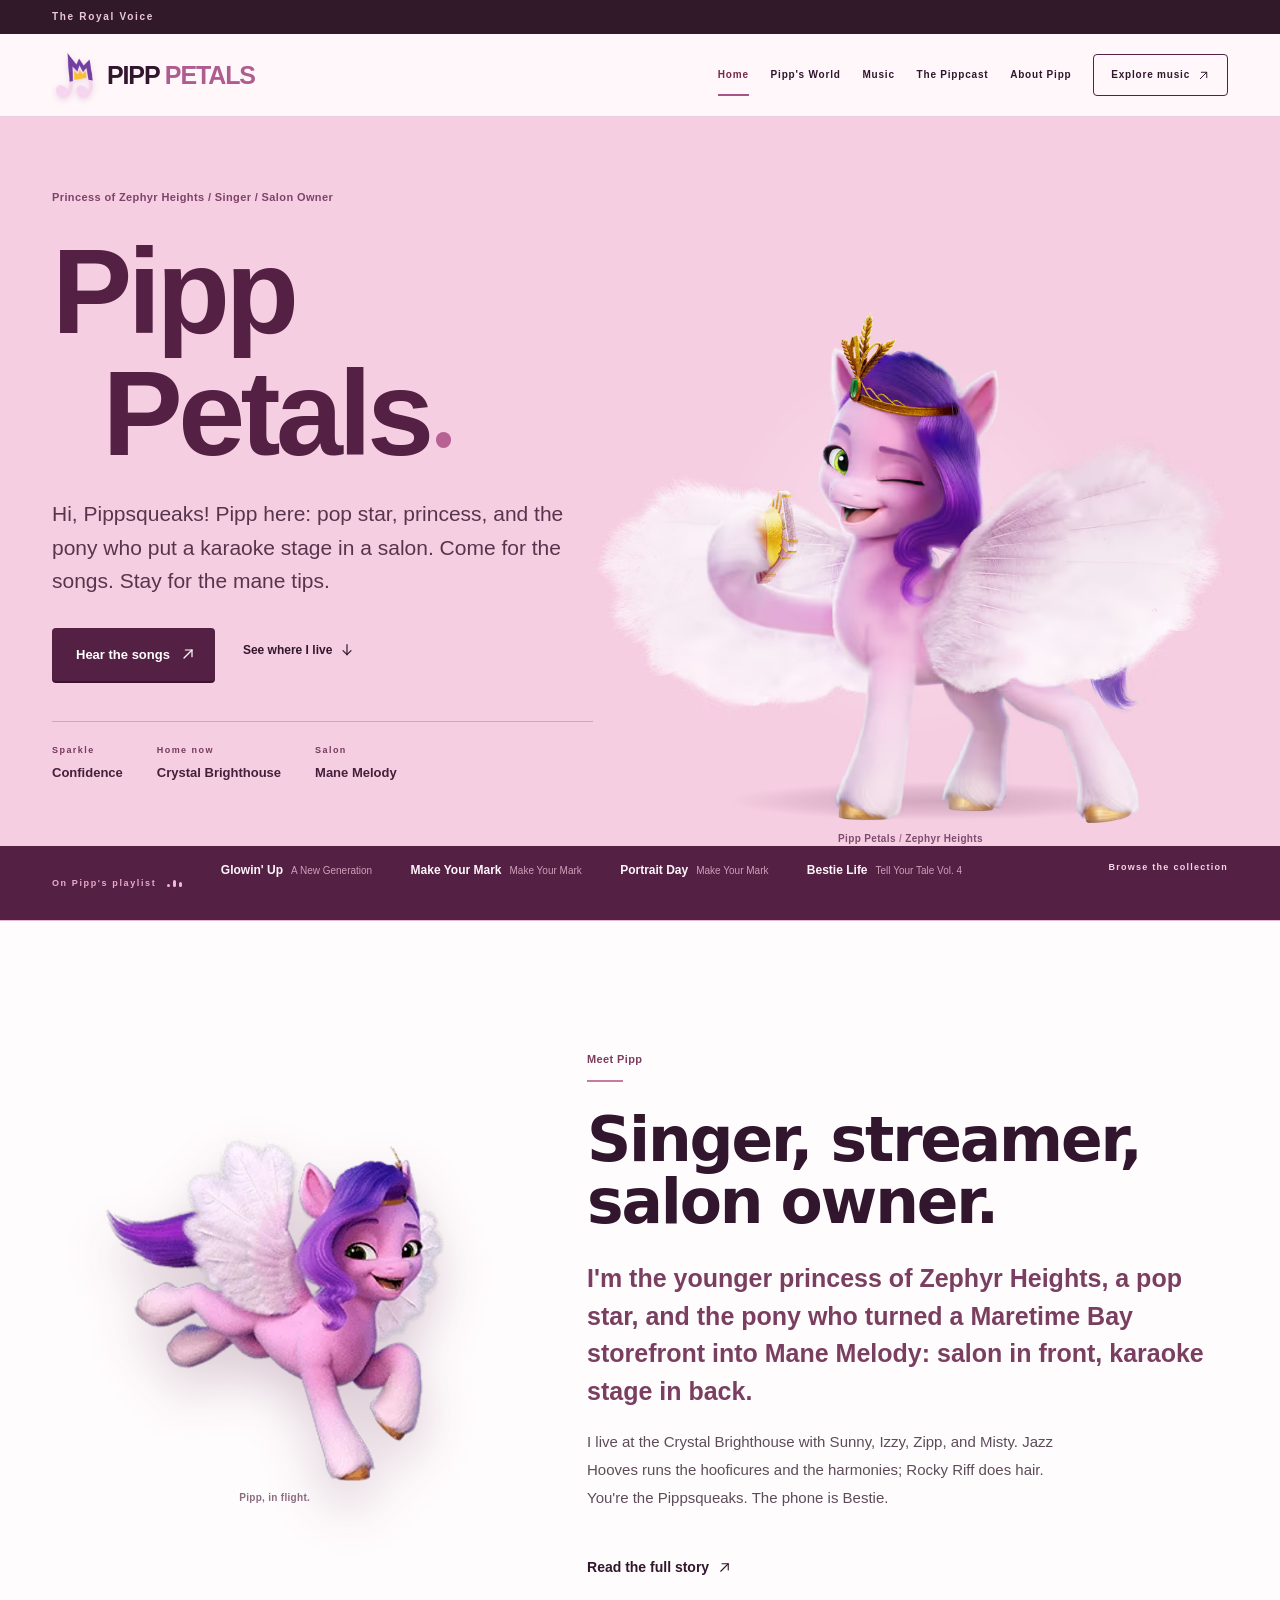
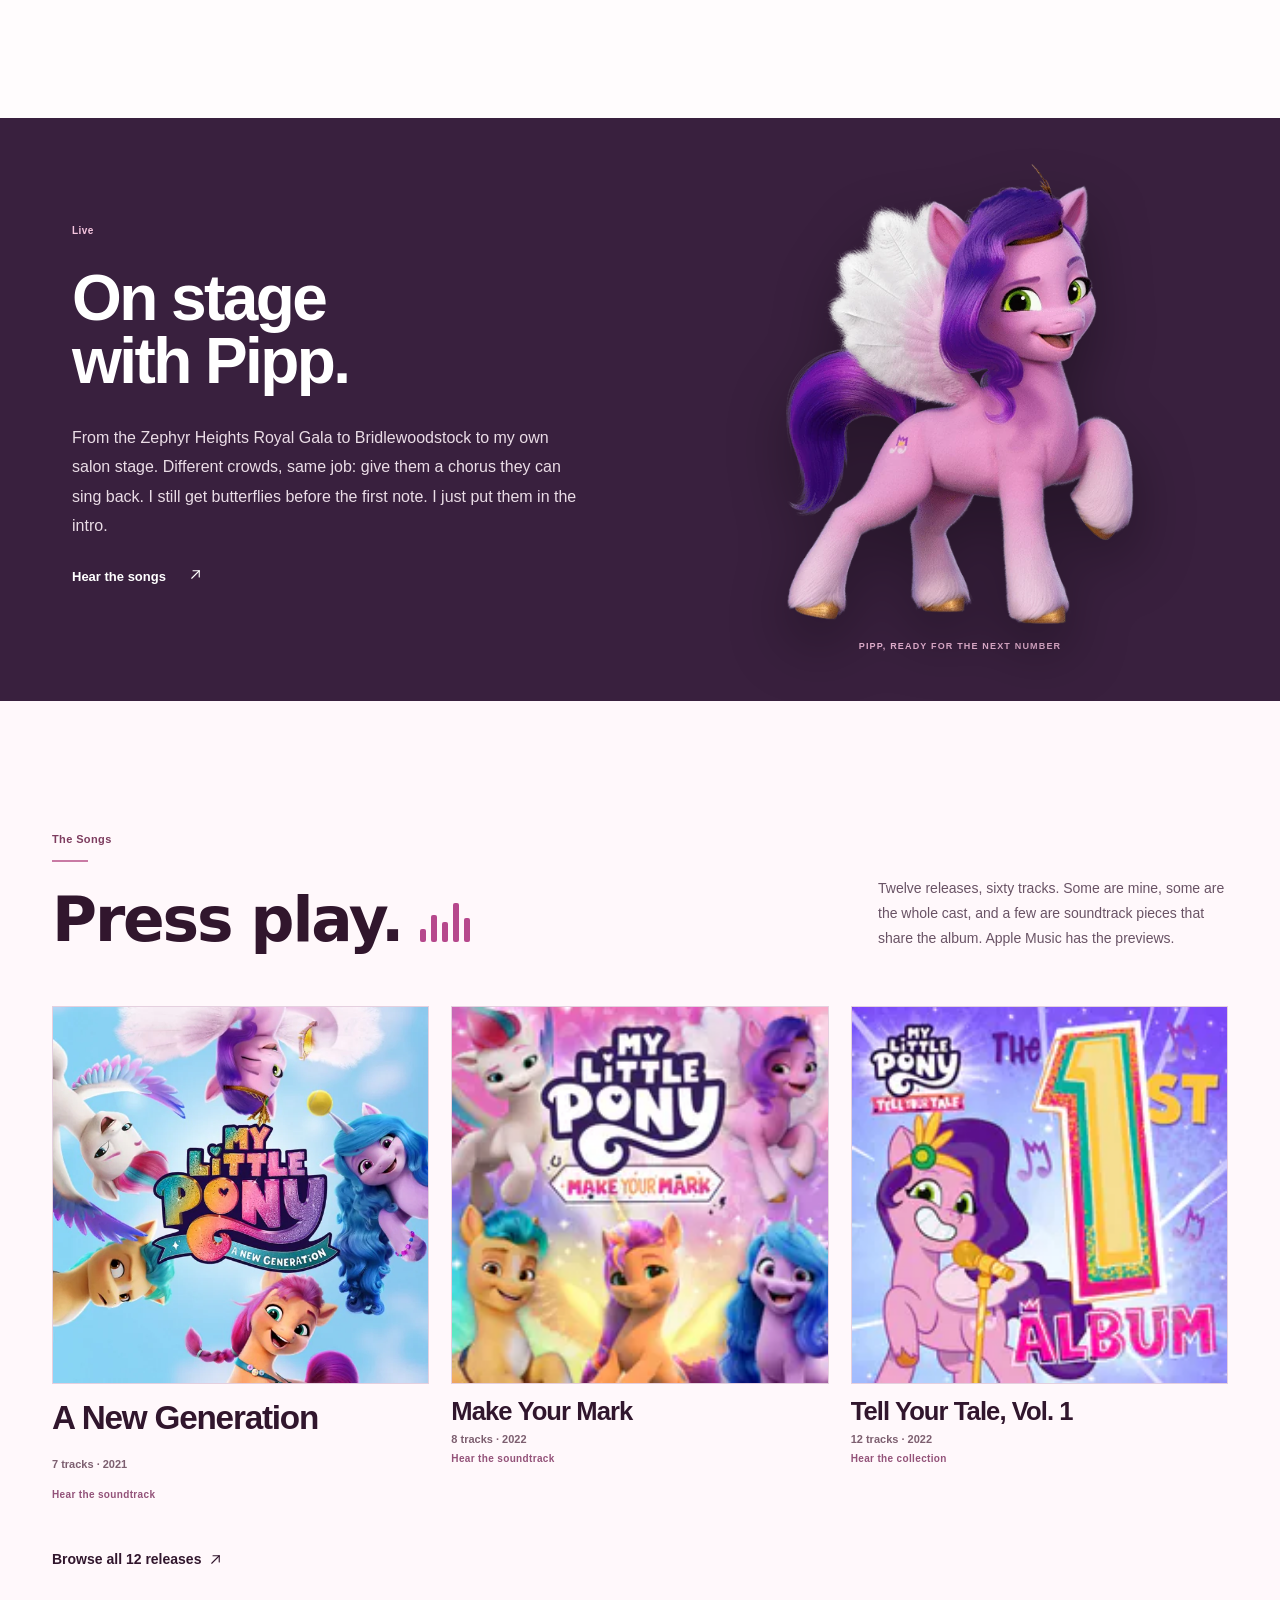
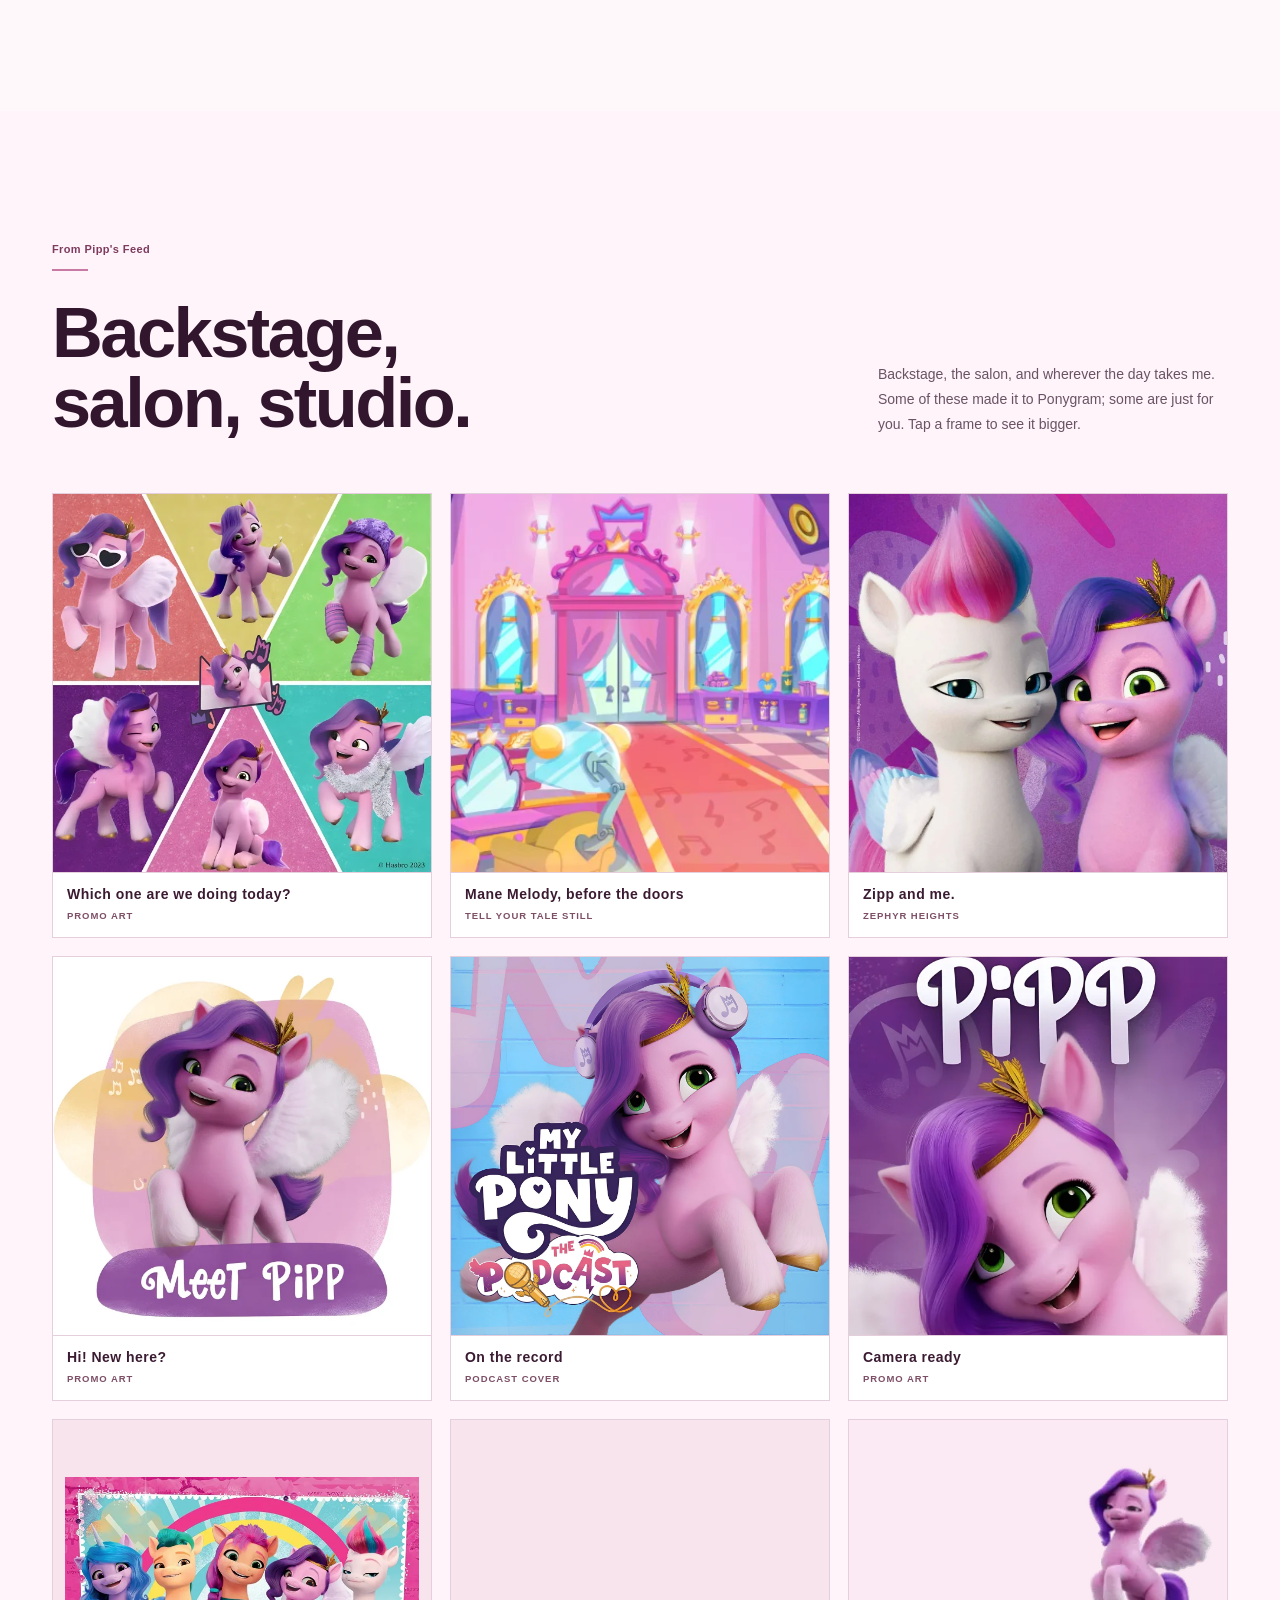
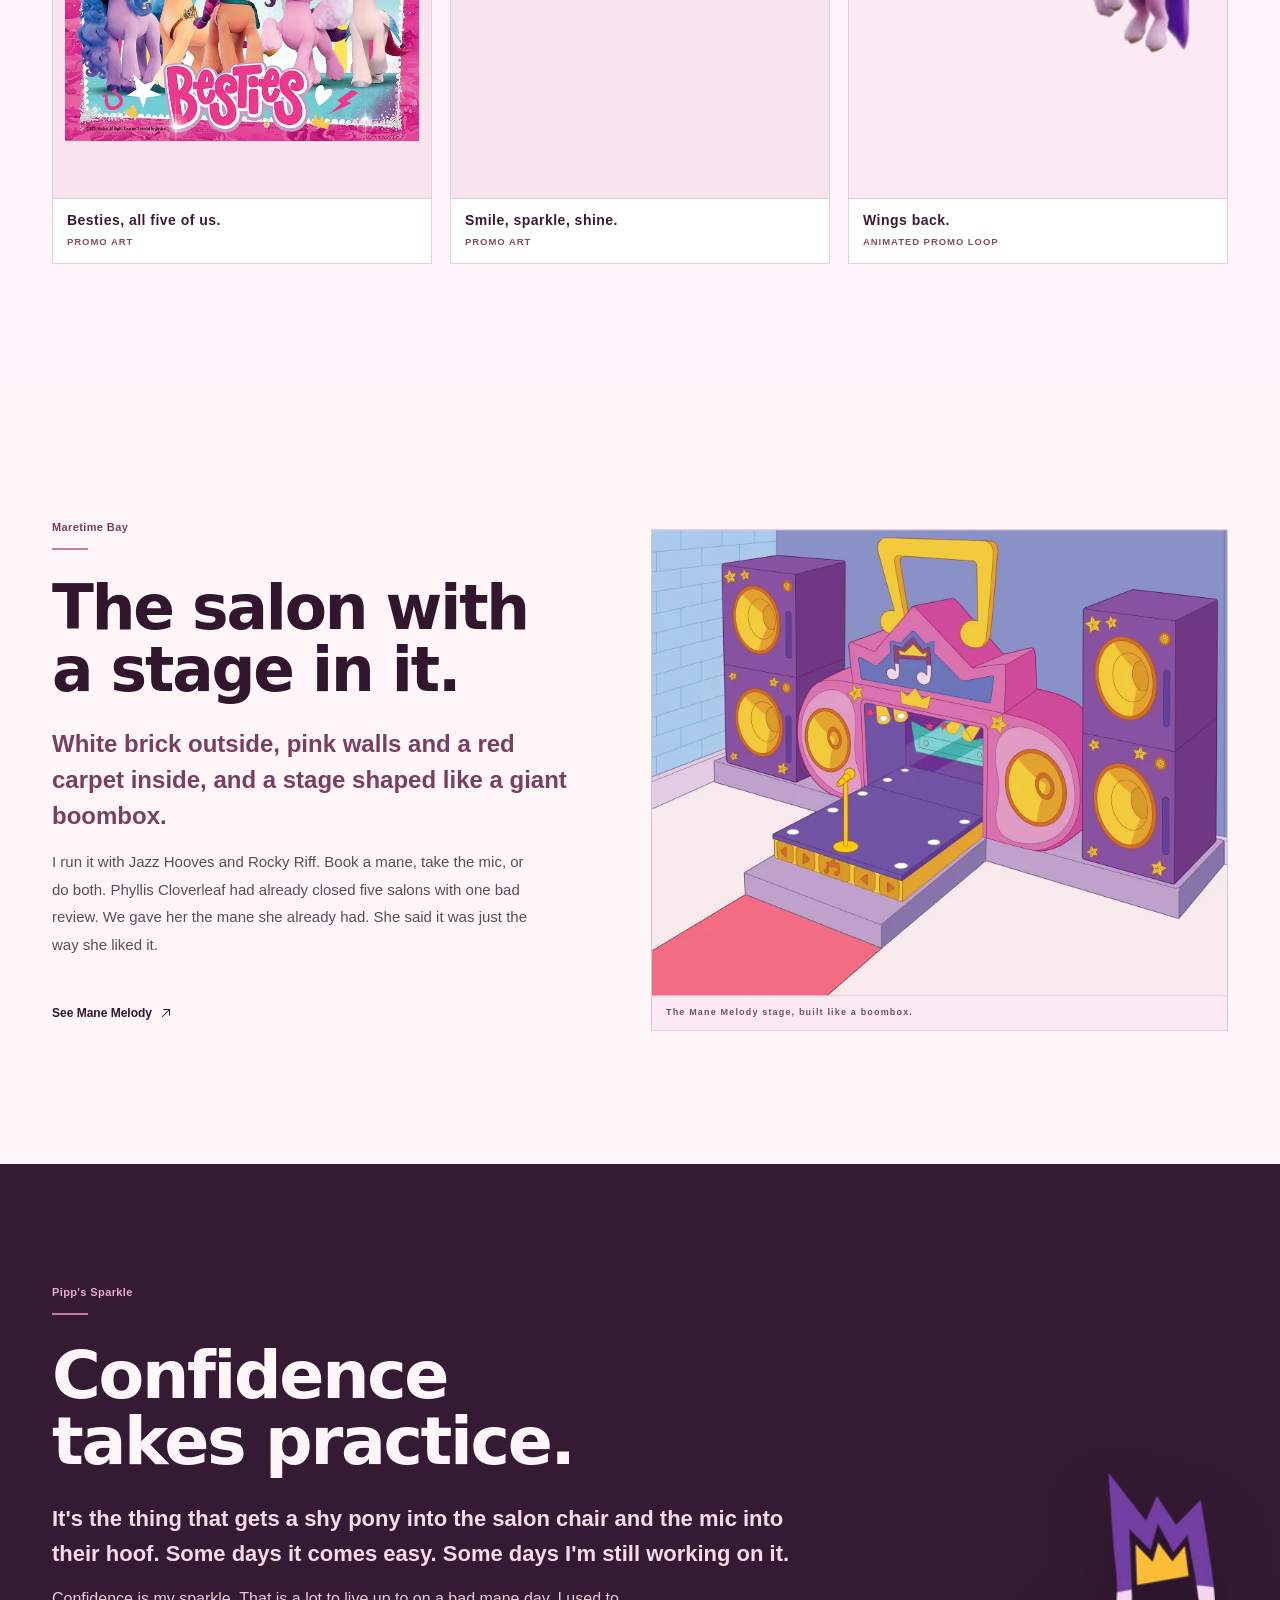
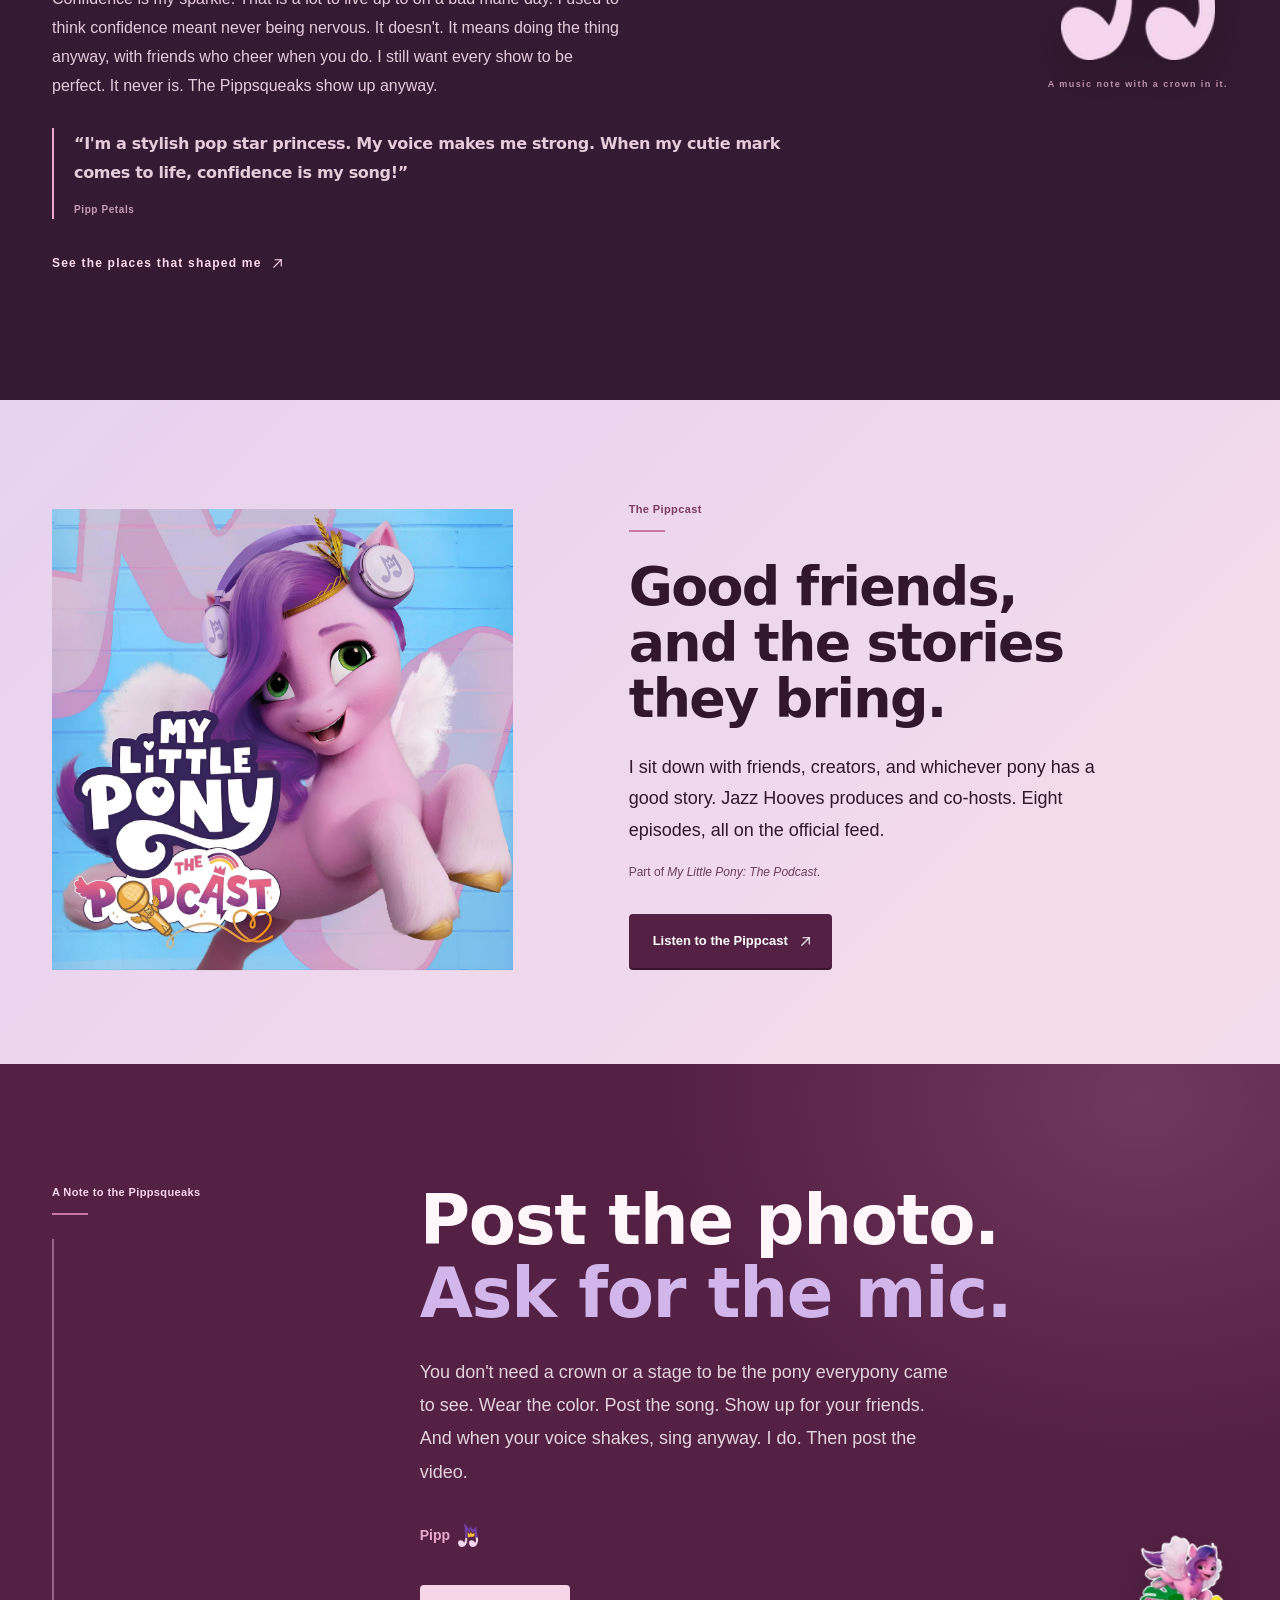
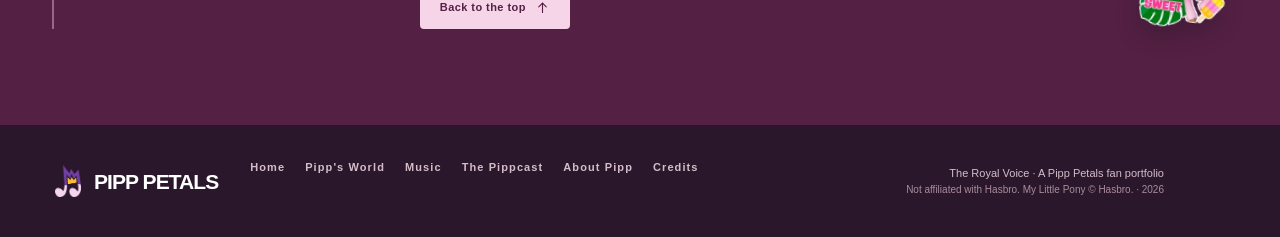
==== commit dd06562b: "feat: add Mane Six chapter, transparent intro, and motion pass" ====
--- a/index.html
+++ b/index.html
@@ -13,8 +13,8 @@
         document.documentElement.classList.remove('motion-failed');
       });
     </script><link rel="stylesheet" href="/_astro/about.cPPnkASS.css">
-<link rel="stylesheet" href="/_astro/about.7xdPKot3.css">
-<link rel="stylesheet" href="/_astro/index.npx5OAOk.css"></head> <body class> <a class="skip-link" href="#main">Skip to content</a> <div class="scroll-progress" aria-hidden="true"></div> <div class="topline" data-astro-cid-3ef6ksr2> <div class="shell" data-astro-cid-3ef6ksr2> <span data-astro-cid-3ef6ksr2>The Royal Voice</span> </div> </div> <header class="site-header" id="top" data-astro-cid-3ef6ksr2> <div class="shell nav-inner" data-astro-cid-3ef6ksr2> <a class="wordmark" href="/" aria-label="Pipp Petals, home" data-astro-cid-3ef6ksr2> <img class="brand-cutiemark" src="/assets/media/pipp-cutiemark.webp" alt="" width="45" height="55" decoding="async" data-astro-cid-3ef6ksr2> <span data-astro-cid-3ef6ksr2>PIPP <em data-astro-cid-3ef6ksr2>PETALS</em></span> </a> <nav class="main-nav" id="main-nav" aria-label="Main navigation" data-astro-cid-3ef6ksr2> <a href="/" data-nav="home" aria-current="page" data-astro-cid-3ef6ksr2> Home </a><a href="/world/" data-nav="world" data-astro-cid-3ef6ksr2> Pipp&#39;s World </a><a href="/music/" data-nav="music" data-astro-cid-3ef6ksr2> Music </a><a href="/podcast/" data-nav="podcast" data-astro-cid-3ef6ksr2> The Pippcast </a><a href="/about/" data-nav="about" data-astro-cid-3ef6ksr2> About Pipp </a> <a class="nav-cta" href="/music/" data-astro-cid-3ef6ksr2>Explore music <svg class width="13" height="13" viewBox="0 0 24 24" fill="none" aria-hidden="true" focusable="false"> <g stroke="currentColor" stroke-width="1.8" stroke-linecap="round" stroke-linejoin="round"> <path d="M6 18 18 6"></path> <path d="M8 6h10v10"></path> </g>             </svg></a> </nav> <button class="menu-toggle" type="button" aria-expanded="false" aria-controls="mobile-nav" aria-label="Open navigation" data-astro-cid-3ef6ksr2> <span data-astro-cid-3ef6ksr2></span><span data-astro-cid-3ef6ksr2></span> </button> </div> </header> <!-- Mobile drawer: a real overlay, so it can never widen the document. --> <div class="mobile-nav" id="mobile-nav" data-open="false" role="dialog" aria-modal="true" aria-label="Site navigation" inert data-astro-cid-3ef6ksr2> <div class="mobile-nav-inner" data-astro-cid-3ef6ksr2> <p class="mobile-nav-eyebrow" data-astro-cid-3ef6ksr2>Menu</p> <nav aria-label="Mobile navigation" data-astro-cid-3ef6ksr2> <ul data-astro-cid-3ef6ksr2> <li style="--i:0" data-astro-cid-3ef6ksr2> <a href="/" aria-current="page" data-astro-cid-3ef6ksr2> <span class="mobile-nav-index" data-astro-cid-3ef6ksr2>01</span> Home </a> </li><li style="--i:1" data-astro-cid-3ef6ksr2> <a href="/world/" data-astro-cid-3ef6ksr2> <span class="mobile-nav-index" data-astro-cid-3ef6ksr2>02</span> Pipp&#39;s World </a> </li><li style="--i:2" data-astro-cid-3ef6ksr2> <a href="/music/" data-astro-cid-3ef6ksr2> <span class="mobile-nav-index" data-astro-cid-3ef6ksr2>03</span> Music </a> </li><li style="--i:3" data-astro-cid-3ef6ksr2> <a href="/podcast/" data-astro-cid-3ef6ksr2> <span class="mobile-nav-index" data-astro-cid-3ef6ksr2>04</span> The Pippcast </a> </li><li style="--i:4" data-astro-cid-3ef6ksr2> <a href="/about/" data-astro-cid-3ef6ksr2> <span class="mobile-nav-index" data-astro-cid-3ef6ksr2>05</span> About Pipp </a> </li> </ul> </nav> <a class="mobile-nav-cta" href="/music/" data-astro-cid-3ef6ksr2>Explore music <svg class width="16" height="16" viewBox="0 0 24 24" fill="none" aria-hidden="true" focusable="false"> <g stroke="currentColor" stroke-width="1.8" stroke-linecap="round" stroke-linejoin="round"> <path d="M6 18 18 6"></path> <path d="M8 6h10v10"></path> </g>             </svg></a> </div> </div>  <main id="main">  <section class="hero hero-v2" aria-labelledby="hero-title" data-astro-cid-j7pv25f6> <div class="shell hero-layout" data-astro-cid-j7pv25f6> <div class="hero-copy" data-astro-cid-j7pv25f6> <p class="hero-overline" data-astro-cid-j7pv25f6>Princess of Zephyr Heights / Singer / Salon Owner</p> <h1 id="hero-title" class="text-display" style="line-height:1.02" data-astro-cid-j7pv25f6> <span class="hero-line" data-astro-cid-j7pv25f6>Pipp</span><span class="hero-line" data-astro-cid-j7pv25f6>Petals<span class="hero-period" data-astro-cid-j7pv25f6>.</span></span> </h1> <p class="hero-intro" data-astro-cid-j7pv25f6>Hi, Pippsqueaks! Pipp here: pop star, princess, and the pony who put a karaoke stage in a salon. Come for the songs. Stay for the mane tips.</p> <div class="hero-actions" data-astro-cid-j7pv25f6> <a class="pill-link" href="/music/" data-astro-cid-j7pv25f6>Hear the songs <svg class width="16" height="16" viewBox="0 0 24 24" fill="none" aria-hidden="true" focusable="false"> <g stroke="currentColor" stroke-width="1.8" stroke-linecap="round" stroke-linejoin="round"> <path d="M6 18 18 6"></path> <path d="M8 6h10v10"></path> </g>             </svg></a> <a class="text-link" href="/world/" data-astro-cid-j7pv25f6>See where I live <svg class width="16" height="16" viewBox="0 0 24 24" fill="none" aria-hidden="true" focusable="false">  <g stroke="currentColor" stroke-width="1.8" stroke-linecap="round" stroke-linejoin="round"> <path d="M12 4v15"></path> <path d="m6 13 6 6 6-6"></path> </g>            </svg></a> </div> <dl class="hero-facts" data-astro-cid-j7pv25f6> <div data-astro-cid-j7pv25f6><dt data-astro-cid-j7pv25f6>Sparkle</dt><dd data-astro-cid-j7pv25f6>Confidence</dd></div> <div data-astro-cid-j7pv25f6><dt data-astro-cid-j7pv25f6>Home now</dt><dd data-astro-cid-j7pv25f6>Crystal Brighthouse</dd></div> <div data-astro-cid-j7pv25f6><dt data-astro-cid-j7pv25f6>Salon</dt><dd data-astro-cid-j7pv25f6>Mane Melody</dd></div> </dl> </div> <div class="hero-art" data-astro-cid-j7pv25f6> <picture class="hero-picture" data-astro-cid-j7pv25f6> <source type="image/avif" srcset="/assets/media/pipp-hero-900.avif 900w, /assets/media/pipp-hero-1300.avif 1300w, /assets/media/pipp-hero-1700.avif 1700w" sizes="(max-width: 850px) 100vw, 52vw" data-astro-cid-j7pv25f6> <source type="image/webp" srcset="/assets/media/pipp-hero-900.webp 900w, /assets/media/pipp-hero-1300.webp 1300w, /assets/media/pipp-hero.webp 1700w" sizes="(max-width: 850px) 100vw, 52vw" data-astro-cid-j7pv25f6> <img class="hero-pony" src="/assets/media/pipp-hero.webp" width="1700" height="1370" alt="Pipp Petals winking with one hoof raised, her wings spread, and a golden tiara" fetchpriority="high" data-astro-cid-j7pv25f6> </picture> <p class="hero-image-caption" data-astro-cid-j7pv25f6>Pipp Petals <span aria-hidden="true" data-astro-cid-j7pv25f6>/</span> Zephyr Heights</p> </div> </div> <div class="setlist" data-astro-cid-j7pv25f6> <div class="shell setlist-inner" data-astro-cid-j7pv25f6> <p class="setlist-label" data-astro-cid-j7pv25f6>On Pipp's playlist</p> <ul data-astro-cid-j7pv25f6> <li data-astro-cid-j7pv25f6><a href="/music/#my-little-pony-a-new-generation-original-motion-picture-soundtrack" data-astro-cid-j7pv25f6><b data-astro-cid-j7pv25f6>Glowin' Up</b><span data-astro-cid-j7pv25f6>A New Generation</span></a></li> <li data-astro-cid-j7pv25f6><a href="/music/#make-your-mark" data-astro-cid-j7pv25f6><b data-astro-cid-j7pv25f6>Make Your Mark</b><span data-astro-cid-j7pv25f6>Make Your Mark</span></a></li> <li data-astro-cid-j7pv25f6><a href="/music/#make-your-mark" data-astro-cid-j7pv25f6><b data-astro-cid-j7pv25f6>Portrait Day</b><span data-astro-cid-j7pv25f6>Make Your Mark</span></a></li> <li data-astro-cid-j7pv25f6><a href="/music/#tell-your-tale-vol-4-ep" data-astro-cid-j7pv25f6><b data-astro-cid-j7pv25f6>Bestie Life</b><span data-astro-cid-j7pv25f6>Tell Your Tale Vol. 4</span></a></li> </ul> <a class="setlist-all" href="/music/" data-astro-cid-j7pv25f6>Browse the collection</a> </div> </div> </section> <section class="section about" id="about" data-astro-cid-j7pv25f6> <div class="shell intro-grid" data-astro-cid-j7pv25f6> <figure class="intro-poster intro-photo intro-photo--stage" data-astro-cid-j7pv25f6> <picture data-astro-cid-j7pv25f6> <source type="image/webp" srcset="/assets/media/pipp-onstage-640.webp 640w, /assets/media/pipp-onstage.webp 1400w" sizes="(max-width: 850px) 90vw, 44vw" data-astro-cid-j7pv25f6> <img height="1400" width="1400" loading="lazy" decoding="async" src="/assets/media/pipp-onstage.webp" alt="Pipp Petals under stage lights, holding a microphone" data-astro-cid-j7pv25f6> </picture> <figcaption data-astro-cid-j7pv25f6>Pipp, under the lights.</figcaption> </figure> <div class="intro-copy" data-astro-cid-j7pv25f6> <span class="section-label" data-astro-cid-j7pv25f6>Meet Pipp</span> <h2 class="intro-title" data-astro-cid-j7pv25f6>Singer, streamer, salon owner.</h2> <p class="lead" data-astro-cid-j7pv25f6>I'm the younger princess of Zephyr Heights, a pop star, and the pony who turned a Maretime Bay storefront into Mane Melody: salon in front, karaoke stage in back.</p> <p data-astro-cid-j7pv25f6>I live at the Crystal Brighthouse with Sunny, Izzy, Zipp, and Misty. Jazz Hooves runs the hooficures and the harmonies; Rocky Riff does hair. You're the Pippsqueaks. The phone is Bestie.</p> <a class="editorial-link intro-link" href="/about/" data-astro-cid-j7pv25f6>Read the full story <svg class width="15" height="15" viewBox="0 0 24 24" fill="none" aria-hidden="true" focusable="false"> <g stroke="currentColor" stroke-width="1.8" stroke-linecap="round" stroke-linejoin="round"> <path d="M6 18 18 6"></path> <path d="M8 6h10v10"></path> </g>             </svg></a> </div> </div> </section> <section class="sisters-strip" aria-labelledby="sisters-strip-title" data-astro-cid-j7pv25f6> <div class="shell sisters-strip-grid" data-astro-cid-j7pv25f6> <figure class="sisters-strip-photo" data-astro-cid-j7pv25f6> <img src="/assets/media/zipp-pipp-closeup-640.webp" srcset="/assets/media/zipp-pipp-closeup-640.webp 640w, /assets/media/zipp-pipp-closeup.webp 1323w" sizes="(max-width: 850px) 90vw, 42vw" width="1323" height="1323" loading="lazy" decoding="async" alt="Zipp Storm and Pipp Petals smiling together" data-astro-cid-j7pv25f6> <figcaption data-astro-cid-j7pv25f6>Zipp and me, Zephyr Heights.</figcaption> <button class="bffs-badge" type="button" data-bffs-toggle data-still="/assets/media/zipp-pipp-bffs-still-240.webp" data-animated="/assets/media/zipp-pipp-bffs-160.webp" aria-pressed="false" aria-label="Play or pause the BFFs forever badge" title="Boop for BFFs" data-astro-cid-j7pv25f6> <img src="/assets/media/zipp-pipp-bffs-still-240.webp" width="160" height="160" loading="lazy" decoding="async" alt="Zipp and Pipp on a cloud reading BFFs forever" data-astro-cid-j7pv25f6> </button> </figure> <div class="sisters-strip-copy" data-astro-cid-j7pv25f6> <span class="section-label" data-astro-cid-j7pv25f6>Sisters</span> <h2 id="sisters-strip-title" data-astro-cid-j7pv25f6>Older sister.<br data-astro-cid-j7pv25f6>Younger sister.</h2> <p class="lead" data-astro-cid-j7pv25f6>Zipp is the older one. I'm the younger one with the microphone. We disagree about almost everything.</p> <p data-astro-cid-j7pv25f6>She asks the difficult question. I make sure the answer looks good on camera. Then we show up for each other anyway.</p> <a class="editorial-link" href="/world/#family" data-astro-cid-j7pv25f6>Meet the royal three <svg class width="15" height="15" viewBox="0 0 24 24" fill="none" aria-hidden="true" focusable="false"> <g stroke="currentColor" stroke-width="1.8" stroke-linecap="round" stroke-linejoin="round"> <path d="M6 18 18 6"></path> <path d="M8 6h10v10"></path> </g>             </svg></a> </div> </div> </section> <section class="confidence" aria-labelledby="confidence-title" data-astro-cid-j7pv25f6> <div class="shell confidence-grid" data-astro-cid-j7pv25f6> <div class="confidence-copy" data-astro-cid-j7pv25f6> <span class="section-label" data-astro-cid-j7pv25f6>Pipp's Sparkle</span> <h2 id="confidence-title" data-astro-cid-j7pv25f6>Confidence takes practice.</h2> <p class="confidence-lead" data-astro-cid-j7pv25f6>It's the thing that gets a shy pony into the salon chair and the mic into their hoof. Some days it comes easy. Some days I'm still working on it.</p> <p data-astro-cid-j7pv25f6>Confidence is my sparkle. That is a lot to live up to on a bad mane day. I used to think confidence meant never being nervous. It doesn't. It means doing the thing anyway, with friends who cheer when you do. I still want every show to be perfect. It never is. The Pippsqueaks show up anyway.</p> <blockquote class="pull-quote" data-astro-cid-j7pv25f6> <p data-astro-cid-j7pv25f6>“I'm a stylish pop star princess. My voice makes me strong. When my cutie mark comes to life, confidence is my song!”</p> <footer data-astro-cid-j7pv25f6>Pipp Petals</footer> </blockquote> <a class="confidence-link" href="/world/" data-astro-cid-j7pv25f6>See the places that shaped me <svg class width="15" height="15" viewBox="0 0 24 24" fill="none" aria-hidden="true" focusable="false"> <g stroke="currentColor" stroke-width="1.8" stroke-linecap="round" stroke-linejoin="round"> <path d="M6 18 18 6"></path> <path d="M8 6h10v10"></path> </g>             </svg></a> </div> <figure class="confidence-mark" data-astro-cid-j7pv25f6> <img src="/assets/media/pipp-cutiemark.webp" width="120" height="146" alt="Pipp's cutie mark: a purple music note with pale pink note heads and a gold crown" loading="lazy" decoding="async" data-astro-cid-j7pv25f6> <figcaption data-astro-cid-j7pv25f6>A music note with a crown in it.</figcaption> </figure> </div> </section> <section class="stage" id="stage" data-astro-cid-j7pv25f6> <div class="stage-image" data-astro-cid-j7pv25f6> <img height="585" width="443" loading="lazy" decoding="async" src="/assets/media/pipp-render-standing.webp" alt="Pipp Petals standing with one front hoof raised and her wings spread" data-astro-cid-j7pv25f6> <p class="stage-caption" data-astro-cid-j7pv25f6>Pipp, ready for the next number</p> </div> <div class="stage-shade" data-astro-cid-j7pv25f6></div> <div class="shell stage-content" data-astro-cid-j7pv25f6> <p class="stage-kicker" data-astro-cid-j7pv25f6>Live</p> <h2 data-astro-cid-j7pv25f6>On stage with Pipp.</h2> <p data-astro-cid-j7pv25f6>From the Zephyr Heights Royal Gala to Bridlewoodstock to my own salon stage. Different crowds, same job: give them a chorus they can sing back. I still get butterflies before the first note. I just put them in the intro.</p> <a class="stage-link" href="/music/" data-astro-cid-j7pv25f6>Hear the songs <svg class width="15" height="15" viewBox="0 0 24 24" fill="none" aria-hidden="true" focusable="false"> <g stroke="currentColor" stroke-width="1.8" stroke-linecap="round" stroke-linejoin="round"> <path d="M6 18 18 6"></path> <path d="M8 6h10v10"></path> </g>             </svg></a> </div> </section> <section class="section music" id="music" data-astro-cid-j7pv25f6> <div class="shell" data-astro-cid-j7pv25f6> <div class="section-intro" data-astro-cid-j7pv25f6> <div data-astro-cid-j7pv25f6> <span class="section-label" data-astro-cid-j7pv25f6>The Songs</span> <h2 class="music-title" data-astro-cid-j7pv25f6>Press play.</h2> </div> <p data-astro-cid-j7pv25f6>Twelve releases, sixty tracks. Some are mine, some are the whole cast, and a few are soundtrack pieces that share the album. Apple Music has the previews.</p> </div> <div class="record-cards record-cards--editorial" data-astro-cid-j7pv25f6> <a class="record-card record-card--lead" href="/music/#my-little-pony-a-new-generation-original-motion-picture-soundtrack" data-astro-cid-j7pv25f6> <figure class="record-art" data-astro-cid-j7pv25f6><img src="/assets/media/album-my-little-pony-a-new-generation-original-motion-picture-soundtrack.webp" alt="Cover of the A New Generation soundtrack" loading="lazy" decoding="async" data-astro-cid-j7pv25f6></figure> <span class="record-name" data-astro-cid-j7pv25f6>A New Generation</span><span class="record-meta" data-astro-cid-j7pv25f6>7 tracks · 2021</span><span class="record-action" data-astro-cid-j7pv25f6>Hear the soundtrack</span> </a> <div class="record-stack" data-astro-cid-j7pv25f6> <a class="record-card record-card--row" href="/music/#make-your-mark" data-astro-cid-j7pv25f6> <figure class="record-art" data-astro-cid-j7pv25f6><img src="/assets/media/album-make-your-mark-200.webp" alt="Cover of the Make Your Mark soundtrack" loading="lazy" decoding="async" data-astro-cid-j7pv25f6></figure> <span data-astro-cid-j7pv25f6><span class="record-name" data-astro-cid-j7pv25f6>Make Your Mark</span><span class="record-meta" data-astro-cid-j7pv25f6>8 tracks · 2022</span><span class="record-action" data-astro-cid-j7pv25f6>Hear the soundtrack</span></span> </a> <a class="record-card record-card--row" href="/music/#tell-your-tale-vol-1" data-astro-cid-j7pv25f6> <figure class="record-art" data-astro-cid-j7pv25f6><img src="/assets/media/album-tell-your-tale-vol-1-200.webp" alt="Cover of Tell Your Tale, Vol. 1" loading="lazy" decoding="async" data-astro-cid-j7pv25f6></figure> <span data-astro-cid-j7pv25f6><span class="record-name" data-astro-cid-j7pv25f6>Tell Your Tale, Vol. 1</span><span class="record-meta" data-astro-cid-j7pv25f6>12 tracks · 2022</span><span class="record-action" data-astro-cid-j7pv25f6>Hear the collection</span></span> </a> </div> </div> <a class="editorial-link" href="/music/" data-astro-cid-j7pv25f6>Browse all 12 releases <svg class width="15" height="15" viewBox="0 0 24 24" fill="none" aria-hidden="true" focusable="false"> <g stroke="currentColor" stroke-width="1.8" stroke-linecap="round" stroke-linejoin="round"> <path d="M6 18 18 6"></path> <path d="M8 6h10v10"></path> </g>             </svg></a> </div> </section> <section class="section feed" id="feed" data-astro-cid-j7pv25f6> <div class="shell" data-astro-cid-j7pv25f6> <div class="section-intro" data-astro-cid-j7pv25f6> <div data-astro-cid-j7pv25f6> <span class="section-label" data-astro-cid-j7pv25f6>From Pipp's Feed</span> <h2 data-astro-cid-j7pv25f6>Backstage, salon, studio.</h2> </div> <p data-astro-cid-j7pv25f6>Backstage, the salon, and wherever the day takes me. Some of these made it to Ponygram; some are just for you. Tap a frame to see it bigger.</p> </div> <div class="feed-rail" data-embla data-gallery data-astro-cid-j7pv25f6> <div class="embla-viewport" data-embla-viewport data-astro-cid-j7pv25f6> <div class="embla-container feed-grid" data-embla-container data-astro-cid-j7pv25f6> <figure class="feed-card" data-astro-cid-j7pv25f6> <a href="/assets/media/pipp-looks.webp" data-pswp-width="1400" data-pswp-height="1400" aria-label="Open: a look for every mood" data-astro-cid-j7pv25f6> <img height="1400" width="1400" loading="lazy" decoding="async" src="/assets/media/pipp-looks-640.webp" srcset="/assets/media/pipp-looks-640.webp 640w, /assets/media/pipp-looks.webp 1400w" sizes="(max-width: 680px) 84vw, (max-width: 1000px) 45vw, 30vw" alt="A collage of Pipp Petals in six different outfits and moods" data-astro-cid-j7pv25f6> </a> <figcaption data-astro-cid-j7pv25f6><strong data-astro-cid-j7pv25f6>Which one are we doing today?</strong><span data-astro-cid-j7pv25f6>Promo art</span></figcaption> </figure> <figure class="feed-card" data-astro-cid-j7pv25f6> <a href="/assets/media/pipp-salon.webp" data-pswp-width="1600" data-pswp-height="900" aria-label="Open: Mane Melody before the doors" data-astro-cid-j7pv25f6> <img height="900" width="1600" loading="lazy" decoding="async" src="/assets/media/pipp-salon-640.webp" srcset="/assets/media/pipp-salon-640.webp 640w, /assets/media/pipp-salon.webp 1600w" sizes="(max-width: 680px) 84vw, (max-width: 1000px) 45vw, 30vw" alt="The inside of Mane Melody: pink walls, gold mirrors, styling chairs and a red carpet" data-astro-cid-j7pv25f6> </a> <figcaption data-astro-cid-j7pv25f6><strong data-astro-cid-j7pv25f6>Mane Melody, before the doors</strong><span data-astro-cid-j7pv25f6>Tell Your Tale still</span></figcaption> </figure> <figure class="feed-card" data-astro-cid-j7pv25f6> <a href="/assets/media/zipp-pipp-closeup.webp" data-pswp-width="1323" data-pswp-height="1323" aria-label="Open: Zipp and me" data-astro-cid-j7pv25f6> <img height="1323" width="1323" loading="lazy" decoding="async" src="/assets/media/zipp-pipp-closeup-640.webp" srcset="/assets/media/zipp-pipp-closeup-640.webp 640w, /assets/media/zipp-pipp-closeup.webp 1323w" sizes="(max-width: 680px) 84vw, (max-width: 1000px) 45vw, 30vw" alt="Zipp Storm and Pipp Petals smiling together" data-astro-cid-j7pv25f6> </a> <figcaption data-astro-cid-j7pv25f6><strong data-astro-cid-j7pv25f6>Zipp and me.</strong><span data-astro-cid-j7pv25f6>Zephyr Heights</span></figcaption> </figure> <figure class="feed-card" data-astro-cid-j7pv25f6> <a href="/assets/media/pipp-meet.webp" data-pswp-width="1400" data-pswp-height="1400" aria-label="Open: meet the pony" data-astro-cid-j7pv25f6> <img height="1400" width="1400" loading="lazy" decoding="async" src="/assets/media/pipp-meet-640.webp" srcset="/assets/media/pipp-meet-640.webp 640w, /assets/media/pipp-meet.webp 1400w" sizes="(max-width: 680px) 84vw, (max-width: 1000px) 45vw, 30vw" alt="Meet Pipp graphic with Pipp smiling beside floating music notes" data-astro-cid-j7pv25f6> </a> <figcaption data-astro-cid-j7pv25f6><strong data-astro-cid-j7pv25f6>Hi! New here?</strong><span data-astro-cid-j7pv25f6>Promo art</span></figcaption> </figure> <figure class="feed-card" data-astro-cid-j7pv25f6> <a href="/assets/media/pipp-podcast.webp" data-pswp-width="1400" data-pswp-height="1400" aria-label="Open: on the record" data-astro-cid-j7pv25f6> <img height="1400" width="1400" loading="lazy" decoding="async" src="/assets/media/pipp-podcast.webp" alt="The Pippcast artwork: Pipp Petals in purple headphones" data-astro-cid-j7pv25f6> </a> <figcaption data-astro-cid-j7pv25f6><strong data-astro-cid-j7pv25f6>On the record</strong><span data-astro-cid-j7pv25f6>Podcast cover</span></figcaption> </figure> <figure class="feed-card" data-astro-cid-j7pv25f6> <a href="/assets/media/pipp-cover.webp" data-pswp-width="1400" data-pswp-height="1731" aria-label="Open: camera ready" data-astro-cid-j7pv25f6> <img height="1731" width="1400" loading="lazy" decoding="async" src="/assets/media/pipp-cover-640.webp" srcset="/assets/media/pipp-cover-640.webp 640w, /assets/media/pipp-cover.webp 1400w" sizes="(max-width: 680px) 84vw, (max-width: 1000px) 45vw, 30vw" alt="Pipp Petals with her violet mane against a purple backdrop" data-astro-cid-j7pv25f6> </a> <figcaption data-astro-cid-j7pv25f6><strong data-astro-cid-j7pv25f6>Camera ready</strong><span data-astro-cid-j7pv25f6>Promo art</span></figcaption> </figure> <figure class="feed-card feed-card--motion" data-astro-cid-j7pv25f6> <a href="/assets/media/pipp-flying-loop.webp" data-pswp-width="480" data-pswp-height="480" aria-label="Open: Pipp in flight" data-astro-cid-j7pv25f6> <picture data-astro-cid-j7pv25f6> <source media="(prefers-reduced-motion: reduce)" srcset="/assets/media/pipp-flying-still.webp" data-astro-cid-j7pv25f6> <img height="360" width="360" loading="lazy" decoding="async" src="/assets/media/pipp-flying-loop-360.webp" alt="Animated loop of Pipp Petals flying" data-astro-cid-j7pv25f6> </picture> </a> <figcaption data-astro-cid-j7pv25f6><strong data-astro-cid-j7pv25f6>Wings back.</strong><span data-astro-cid-j7pv25f6>Animated promo loop</span></figcaption> </figure> </div> </div> <div class="embla-controls" data-astro-cid-j7pv25f6> <button type="button" data-embla-prev aria-label="Previous frame" data-astro-cid-j7pv25f6><svg class width="18" height="18" viewBox="0 0 24 24" fill="none" aria-hidden="true" focusable="false">    <g stroke="currentColor" stroke-width="1.8" stroke-linecap="round" stroke-linejoin="round"> <path d="M20 12H5"></path> <path d="m11 6-6 6 6 6"></path> </g>          </svg></button> <p data-embla-status aria-live="polite" data-astro-cid-j7pv25f6>1 / 7</p> <button type="button" data-embla-next aria-label="Next frame" data-astro-cid-j7pv25f6><svg class width="18" height="18" viewBox="0 0 24 24" fill="none" aria-hidden="true" focusable="false">     <g stroke="currentColor" stroke-width="1.8" stroke-linecap="round" stroke-linejoin="round"> <path d="M4 12h15"></path> <path d="m13 6 6 6-6 6"></path> </g>         </svg></button> </div> </div> </div> </section> <section class="section melody-feature" id="melody" data-astro-cid-j7pv25f6> <div class="shell melody-grid" data-astro-cid-j7pv25f6> <div class="melody-copy" data-astro-cid-j7pv25f6> <span class="section-label" data-astro-cid-j7pv25f6>Maretime Bay</span> <h2 data-astro-cid-j7pv25f6>The salon with a stage in it.</h2> <p class="lead" data-astro-cid-j7pv25f6>White brick outside, pink walls and a red carpet inside, and a stage shaped like a giant boombox.</p> <p data-astro-cid-j7pv25f6>I run it with Jazz Hooves and Rocky Riff. Book a mane, take the mic, or do both. Phyllis Cloverleaf had already closed five salons with one bad review. We gave her the mane she already had. She said it was just the way she liked it.</p> <a class="underline-link" href="/world/#mane-melody" data-astro-cid-j7pv25f6>See Mane Melody <svg class width="14" height="14" viewBox="0 0 24 24" fill="none" aria-hidden="true" focusable="false"> <g stroke="currentColor" stroke-width="1.8" stroke-linecap="round" stroke-linejoin="round"> <path d="M6 18 18 6"></path> <path d="M8 6h10v10"></path> </g>             </svg></a> </div> <figure class="melody-photo" data-astro-cid-j7pv25f6> <img height="1294" width="1600" loading="lazy" src="/assets/media/pipp-melody-800.webp" alt="The Mane Melody stage, shaped like a giant pink and purple boombox" decoding="async" srcset="/assets/media/pipp-melody-800.webp 800w, /assets/media/pipp-melody.webp 1600w" sizes="(max-width: 850px) 100vw, 52vw" data-astro-cid-j7pv25f6> <figcaption data-astro-cid-j7pv25f6>The Mane Melody stage, built like a boombox.</figcaption> </figure> </div> </section> <section class="podcast-teaser" data-astro-cid-j7pv25f6> <div class="shell podcast-teaser-inner" data-astro-cid-j7pv25f6> <figure class="teaser-art" data-astro-cid-j7pv25f6> <img src="/assets/media/pipp-podcast.webp" alt="The Pippcast artwork: Pipp Petals in purple headphones" loading="lazy" decoding="async" width="1400" height="1400" data-astro-cid-j7pv25f6> </figure> <div class="teaser-copy" data-astro-cid-j7pv25f6> <span class="section-label" data-astro-cid-j7pv25f6>The Pippcast</span> <h2 data-astro-cid-j7pv25f6>Good friends, and the stories they bring.</h2> <p data-astro-cid-j7pv25f6>I sit down with friends, creators, and whichever pony has a good story. Jazz Hooves produces and co-hosts. Eight episodes, all on the official feed.</p> <p class="teaser-note" data-astro-cid-j7pv25f6>Part of <em data-astro-cid-j7pv25f6>My Little Pony: The Podcast</em>.</p> <a class="pill-link" href="/podcast/" data-astro-cid-j7pv25f6>Listen to the Pippcast <svg class width="15" height="15" viewBox="0 0 24 24" fill="none" aria-hidden="true" focusable="false"> <g stroke="currentColor" stroke-width="1.8" stroke-linecap="round" stroke-linejoin="round"> <path d="M6 18 18 6"></path> <path d="M8 6h10v10"></path> </g>             </svg></a> </div> </div> </section> <section id="pippsqueaks" class="note-panel" data-astro-cid-j7pv25f6> <div class="shell note-grid" data-astro-cid-j7pv25f6> <aside class="note-side" data-astro-cid-j7pv25f6> <p class="section-label" data-astro-cid-j7pv25f6>A Note to the Pippsqueaks</p> <span class="note-rule" aria-hidden="true" data-astro-cid-j7pv25f6></span> </aside> <div class="note-body" data-astro-cid-j7pv25f6> <img class="note-sticker" src="/assets/media/pipp-sticker-sweet-128.webp" width="128" height="128" alt="" aria-hidden="true" loading="lazy" decoding="async" data-astro-cid-j7pv25f6> <h2 class="note-title" data-astro-cid-j7pv25f6>Post the photo.<br data-astro-cid-j7pv25f6><em data-astro-cid-j7pv25f6>Ask for the mic.</em></h2> <p class="note-copy" data-astro-cid-j7pv25f6>You don't need a crown or a stage to be the pony everypony came to see. Wear the color. Post the song. Show up for your friends. And when your voice shakes, sing anyway. I do. Then post the video.</p> <p class="note-sign" data-astro-cid-j7pv25f6><span data-astro-cid-j7pv25f6>Pipp</span><img src="/assets/media/pipp-cutiemark.webp" width="24" height="29" alt="" loading="lazy" decoding="async" data-astro-cid-j7pv25f6></p> <a href="#top" class="note-btn" data-astro-cid-j7pv25f6>Back to the top <svg class width="15" height="15" viewBox="0 0 24 24" fill="none" aria-hidden="true" focusable="false">   <g stroke="currentColor" stroke-width="1.8" stroke-linecap="round" stroke-linejoin="round"> <path d="M12 20V5"></path> <path d="m6 11 6-6 6 6"></path> </g>           </svg></a> </div> </div> </section> <script type="module" src="/_astro/index.astro_astro_type_script_index_0_lang.C83pRBqP.js"></script>  </main> <footer class="footer" data-astro-cid-sz7xmlte> <div class="shell footer-inner" data-astro-cid-sz7xmlte> <a href="/" class="footer-brand" aria-label="Pipp Petals, home" data-astro-cid-sz7xmlte> <img src="/assets/media/pipp-cutiemark.webp" alt="" width="32" height="39" loading="lazy" decoding="async" data-astro-cid-sz7xmlte>
+<link rel="stylesheet" href="/_astro/about.BA0yLy1I.css">
+<link rel="stylesheet" href="/_astro/index.B9Rg_YvO.css"></head> <body class> <a class="skip-link" href="#main">Skip to content</a> <div class="scroll-progress" aria-hidden="true"></div> <div class="topline" data-astro-cid-3ef6ksr2> <div class="shell" data-astro-cid-3ef6ksr2> <span data-astro-cid-3ef6ksr2>The Royal Voice</span> </div> </div> <header class="site-header" id="top" data-astro-cid-3ef6ksr2> <div class="shell nav-inner" data-astro-cid-3ef6ksr2> <a class="wordmark" href="/" aria-label="Pipp Petals, home" data-astro-cid-3ef6ksr2> <img class="brand-cutiemark" src="/assets/media/pipp-cutiemark.webp" alt="" width="45" height="55" decoding="async" data-astro-cid-3ef6ksr2> <span data-astro-cid-3ef6ksr2>PIPP <em data-astro-cid-3ef6ksr2>PETALS</em></span> </a> <nav class="main-nav" id="main-nav" aria-label="Main navigation" data-astro-cid-3ef6ksr2> <a href="/" data-nav="home" aria-current="page" data-astro-cid-3ef6ksr2> Home </a><a href="/world/" data-nav="world" data-astro-cid-3ef6ksr2> Pipp&#39;s World </a><a href="/music/" data-nav="music" data-astro-cid-3ef6ksr2> Music </a><a href="/podcast/" data-nav="podcast" data-astro-cid-3ef6ksr2> The Pippcast </a><a href="/about/" data-nav="about" data-astro-cid-3ef6ksr2> About Pipp </a> <a class="nav-cta" href="/music/" data-astro-cid-3ef6ksr2>Explore music <svg class width="13" height="13" viewBox="0 0 24 24" fill="none" aria-hidden="true" focusable="false"> <g stroke="currentColor" stroke-width="1.8" stroke-linecap="round" stroke-linejoin="round"> <path d="M6 18 18 6"></path> <path d="M8 6h10v10"></path> </g>             </svg></a> </nav> <button class="menu-toggle" type="button" aria-expanded="false" aria-controls="mobile-nav" aria-label="Open navigation" data-astro-cid-3ef6ksr2> <span data-astro-cid-3ef6ksr2></span><span data-astro-cid-3ef6ksr2></span> </button> </div> </header> <!-- Mobile drawer: a real overlay, so it can never widen the document. --> <div class="mobile-nav" id="mobile-nav" data-open="false" role="dialog" aria-modal="true" aria-label="Site navigation" inert data-astro-cid-3ef6ksr2> <div class="mobile-nav-inner" data-astro-cid-3ef6ksr2> <p class="mobile-nav-eyebrow" data-astro-cid-3ef6ksr2>Menu</p> <nav aria-label="Mobile navigation" data-astro-cid-3ef6ksr2> <ul data-astro-cid-3ef6ksr2> <li style="--i:0" data-astro-cid-3ef6ksr2> <a href="/" aria-current="page" data-astro-cid-3ef6ksr2> <span class="mobile-nav-index" data-astro-cid-3ef6ksr2>01</span> Home </a> </li><li style="--i:1" data-astro-cid-3ef6ksr2> <a href="/world/" data-astro-cid-3ef6ksr2> <span class="mobile-nav-index" data-astro-cid-3ef6ksr2>02</span> Pipp&#39;s World </a> </li><li style="--i:2" data-astro-cid-3ef6ksr2> <a href="/music/" data-astro-cid-3ef6ksr2> <span class="mobile-nav-index" data-astro-cid-3ef6ksr2>03</span> Music </a> </li><li style="--i:3" data-astro-cid-3ef6ksr2> <a href="/podcast/" data-astro-cid-3ef6ksr2> <span class="mobile-nav-index" data-astro-cid-3ef6ksr2>04</span> The Pippcast </a> </li><li style="--i:4" data-astro-cid-3ef6ksr2> <a href="/about/" data-astro-cid-3ef6ksr2> <span class="mobile-nav-index" data-astro-cid-3ef6ksr2>05</span> About Pipp </a> </li> </ul> </nav> <a class="mobile-nav-cta" href="/music/" data-astro-cid-3ef6ksr2>Explore music <svg class width="16" height="16" viewBox="0 0 24 24" fill="none" aria-hidden="true" focusable="false"> <g stroke="currentColor" stroke-width="1.8" stroke-linecap="round" stroke-linejoin="round"> <path d="M6 18 18 6"></path> <path d="M8 6h10v10"></path> </g>             </svg></a> </div> </div>  <main id="main">  <section class="hero hero-v2" aria-labelledby="hero-title" data-astro-cid-j7pv25f6> <div class="shell hero-layout" data-astro-cid-j7pv25f6> <div class="hero-copy" data-astro-cid-j7pv25f6> <p class="hero-overline" data-astro-cid-j7pv25f6>Princess of Zephyr Heights / Singer / Salon Owner</p> <h1 id="hero-title" class="text-display" style="line-height:1.02" data-astro-cid-j7pv25f6> <span class="hero-line" data-astro-cid-j7pv25f6>Pipp</span><span class="hero-line" data-astro-cid-j7pv25f6>Petals<span class="hero-period" data-astro-cid-j7pv25f6>.</span></span> </h1> <p class="hero-intro" data-astro-cid-j7pv25f6>Hi, Pippsqueaks! Pipp here: pop star, princess, and the pony who put a karaoke stage in a salon. Come for the songs. Stay for the mane tips.</p> <div class="hero-actions" data-astro-cid-j7pv25f6> <a class="pill-link" href="/music/" data-astro-cid-j7pv25f6>Hear the songs <svg class width="16" height="16" viewBox="0 0 24 24" fill="none" aria-hidden="true" focusable="false"> <g stroke="currentColor" stroke-width="1.8" stroke-linecap="round" stroke-linejoin="round"> <path d="M6 18 18 6"></path> <path d="M8 6h10v10"></path> </g>             </svg></a> <a class="text-link" href="/world/" data-astro-cid-j7pv25f6>See where I live <svg class width="16" height="16" viewBox="0 0 24 24" fill="none" aria-hidden="true" focusable="false">  <g stroke="currentColor" stroke-width="1.8" stroke-linecap="round" stroke-linejoin="round"> <path d="M12 4v15"></path> <path d="m6 13 6 6 6-6"></path> </g>            </svg></a> </div> <dl class="hero-facts" data-astro-cid-j7pv25f6> <div data-astro-cid-j7pv25f6><dt data-astro-cid-j7pv25f6>Sparkle</dt><dd data-astro-cid-j7pv25f6>Confidence</dd></div> <div data-astro-cid-j7pv25f6><dt data-astro-cid-j7pv25f6>Home now</dt><dd data-astro-cid-j7pv25f6>Crystal Brighthouse</dd></div> <div data-astro-cid-j7pv25f6><dt data-astro-cid-j7pv25f6>Salon</dt><dd data-astro-cid-j7pv25f6>Mane Melody</dd></div> </dl> </div> <div class="hero-art" data-astro-cid-j7pv25f6> <picture class="hero-picture" data-astro-cid-j7pv25f6> <source type="image/avif" srcset="/assets/media/pipp-hero-900.avif 900w, /assets/media/pipp-hero-1300.avif 1300w, /assets/media/pipp-hero-1700.avif 1700w" sizes="(max-width: 850px) 100vw, 52vw" data-astro-cid-j7pv25f6> <source type="image/webp" srcset="/assets/media/pipp-hero-900.webp 900w, /assets/media/pipp-hero-1300.webp 1300w, /assets/media/pipp-hero.webp 1700w" sizes="(max-width: 850px) 100vw, 52vw" data-astro-cid-j7pv25f6> <img class="hero-pony" src="/assets/media/pipp-hero.webp" width="1700" height="1370" alt="Pipp Petals winking with one hoof raised, her wings spread, and a golden tiara" fetchpriority="high" data-astro-cid-j7pv25f6> </picture> <p class="hero-image-caption" data-astro-cid-j7pv25f6>Pipp Petals <span aria-hidden="true" data-astro-cid-j7pv25f6>/</span> Zephyr Heights</p> </div> </div> <div class="setlist" data-astro-cid-j7pv25f6> <div class="shell setlist-inner" data-astro-cid-j7pv25f6> <p class="setlist-label" data-astro-cid-j7pv25f6>On Pipp's playlist <span class="eq eq--setlist" aria-hidden="true" data-astro-cid-j7pv25f6><i data-astro-cid-j7pv25f6></i><i data-astro-cid-j7pv25f6></i><i data-astro-cid-j7pv25f6></i></span></p> <ul data-astro-cid-j7pv25f6> <li data-astro-cid-j7pv25f6><a href="/music/#my-little-pony-a-new-generation-original-motion-picture-soundtrack" data-astro-cid-j7pv25f6><b data-astro-cid-j7pv25f6>Glowin' Up</b><span data-astro-cid-j7pv25f6>A New Generation</span></a></li> <li data-astro-cid-j7pv25f6><a href="/music/#make-your-mark" data-astro-cid-j7pv25f6><b data-astro-cid-j7pv25f6>Make Your Mark</b><span data-astro-cid-j7pv25f6>Make Your Mark</span></a></li> <li data-astro-cid-j7pv25f6><a href="/music/#make-your-mark" data-astro-cid-j7pv25f6><b data-astro-cid-j7pv25f6>Portrait Day</b><span data-astro-cid-j7pv25f6>Make Your Mark</span></a></li> <li data-astro-cid-j7pv25f6><a href="/music/#tell-your-tale-vol-4-ep" data-astro-cid-j7pv25f6><b data-astro-cid-j7pv25f6>Bestie Life</b><span data-astro-cid-j7pv25f6>Tell Your Tale Vol. 4</span></a></li> </ul> <a class="setlist-all" href="/music/" data-astro-cid-j7pv25f6>Browse the collection</a> </div> </div> </section> <section class="section about" id="about" data-astro-cid-j7pv25f6> <div class="shell intro-grid" data-astro-cid-j7pv25f6> <figure class="intro-poster intro-photo intro-photo--flight reveal-image" data-drift="1" data-astro-cid-j7pv25f6> <img height="540" width="532" loading="lazy" decoding="async" src="/assets/media/pipp-render-flight-2x.webp" alt="Pipp Petals in flight, wings spread and smiling" data-astro-cid-j7pv25f6> <figcaption data-astro-cid-j7pv25f6>Pipp, in flight.</figcaption> </figure> <div class="intro-copy reveal-text" data-astro-cid-j7pv25f6> <span class="section-label" data-astro-cid-j7pv25f6>Meet Pipp</span> <h2 class="intro-title" data-astro-cid-j7pv25f6>Singer, streamer, salon owner.</h2> <p class="lead" data-astro-cid-j7pv25f6>I'm the younger princess of Zephyr Heights, a pop star, and the pony who turned a Maretime Bay storefront into Mane Melody: salon in front, karaoke stage in back.</p> <p data-astro-cid-j7pv25f6>I live at the Crystal Brighthouse with Sunny, Izzy, Zipp, and Misty. Jazz Hooves runs the hooficures and the harmonies; Rocky Riff does hair. You're the Pippsqueaks. The phone is Bestie.</p> <a class="editorial-link intro-link" href="/about/" data-astro-cid-j7pv25f6>Read the full story <svg class width="15" height="15" viewBox="0 0 24 24" fill="none" aria-hidden="true" focusable="false"> <g stroke="currentColor" stroke-width="1.8" stroke-linecap="round" stroke-linejoin="round"> <path d="M6 18 18 6"></path> <path d="M8 6h10v10"></path> </g>             </svg></a> </div> </div> </section> <section class="stage" id="stage" data-astro-cid-j7pv25f6> <div class="stage-image reveal-image" data-astro-cid-j7pv25f6> <img height="585" width="443" loading="lazy" decoding="async" src="/assets/media/pipp-render-standing.webp" alt="Pipp Petals standing with one front hoof raised and her wings spread" data-astro-cid-j7pv25f6> <p class="stage-caption" data-astro-cid-j7pv25f6>Pipp, ready for the next number</p> </div> <div class="stage-shade" data-astro-cid-j7pv25f6></div> <div class="shell stage-content reveal-text" data-astro-cid-j7pv25f6> <p class="stage-kicker" data-astro-cid-j7pv25f6>Live</p> <h2 data-astro-cid-j7pv25f6>On stage with Pipp.</h2> <p data-astro-cid-j7pv25f6>From the Zephyr Heights Royal Gala to Bridlewoodstock to my own salon stage. Different crowds, same job: give them a chorus they can sing back. I still get butterflies before the first note. I just put them in the intro.</p> <a class="stage-link" href="/music/" data-astro-cid-j7pv25f6>Hear the songs <svg class width="15" height="15" viewBox="0 0 24 24" fill="none" aria-hidden="true" focusable="false"> <g stroke="currentColor" stroke-width="1.8" stroke-linecap="round" stroke-linejoin="round"> <path d="M6 18 18 6"></path> <path d="M8 6h10v10"></path> </g>             </svg></a> </div> </section> <section class="section music" id="music" data-astro-cid-j7pv25f6> <div class="shell" data-astro-cid-j7pv25f6> <div class="section-intro reveal-text" data-astro-cid-j7pv25f6> <div data-astro-cid-j7pv25f6> <span class="section-label" data-astro-cid-j7pv25f6>The Songs</span> <h2 class="music-title" data-astro-cid-j7pv25f6>Press play.<span class="eq" aria-hidden="true" data-astro-cid-j7pv25f6><i data-astro-cid-j7pv25f6></i><i data-astro-cid-j7pv25f6></i><i data-astro-cid-j7pv25f6></i><i data-astro-cid-j7pv25f6></i><i data-astro-cid-j7pv25f6></i></span></h2> </div> <p data-astro-cid-j7pv25f6>Twelve releases, sixty tracks. Some are mine, some are the whole cast, and a few are soundtrack pieces that share the album. Apple Music has the previews.</p> </div> <div class="record-cards record-cards--editorial reveal-group" data-astro-cid-j7pv25f6> <a class="record-card record-card--lead" href="/music/#my-little-pony-a-new-generation-original-motion-picture-soundtrack" data-astro-cid-j7pv25f6> <figure class="record-art" data-astro-cid-j7pv25f6><img src="/assets/media/album-my-little-pony-a-new-generation-original-motion-picture-soundtrack.webp" alt="Cover of the A New Generation soundtrack" loading="lazy" decoding="async" data-astro-cid-j7pv25f6></figure> <span class="record-name" data-astro-cid-j7pv25f6>A New Generation</span><span class="record-meta" data-astro-cid-j7pv25f6>7 tracks · 2021</span><span class="record-action" data-astro-cid-j7pv25f6>Hear the soundtrack</span> </a> <div class="record-stack" data-astro-cid-j7pv25f6> <a class="record-card record-card--row" href="/music/#make-your-mark" data-astro-cid-j7pv25f6> <figure class="record-art" data-astro-cid-j7pv25f6><img src="/assets/media/album-make-your-mark-200.webp" alt="Cover of the Make Your Mark soundtrack" loading="lazy" decoding="async" data-astro-cid-j7pv25f6></figure> <span data-astro-cid-j7pv25f6><span class="record-name" data-astro-cid-j7pv25f6>Make Your Mark</span><span class="record-meta" data-astro-cid-j7pv25f6>8 tracks · 2022</span><span class="record-action" data-astro-cid-j7pv25f6>Hear the soundtrack</span></span> </a> <a class="record-card record-card--row" href="/music/#tell-your-tale-vol-1" data-astro-cid-j7pv25f6> <figure class="record-art" data-astro-cid-j7pv25f6><img src="/assets/media/album-tell-your-tale-vol-1-200.webp" alt="Cover of Tell Your Tale, Vol. 1" loading="lazy" decoding="async" data-astro-cid-j7pv25f6></figure> <span data-astro-cid-j7pv25f6><span class="record-name" data-astro-cid-j7pv25f6>Tell Your Tale, Vol. 1</span><span class="record-meta" data-astro-cid-j7pv25f6>12 tracks · 2022</span><span class="record-action" data-astro-cid-j7pv25f6>Hear the collection</span></span> </a> </div> </div> <a class="editorial-link" href="/music/" data-astro-cid-j7pv25f6>Browse all 12 releases <svg class width="15" height="15" viewBox="0 0 24 24" fill="none" aria-hidden="true" focusable="false"> <g stroke="currentColor" stroke-width="1.8" stroke-linecap="round" stroke-linejoin="round"> <path d="M6 18 18 6"></path> <path d="M8 6h10v10"></path> </g>             </svg></a> </div> </section> <section class="section feed" id="feed" data-astro-cid-j7pv25f6> <div class="shell" data-astro-cid-j7pv25f6> <div class="section-intro reveal-text" data-astro-cid-j7pv25f6> <div data-astro-cid-j7pv25f6> <span class="section-label" data-astro-cid-j7pv25f6>From Pipp's Feed</span> <h2 data-astro-cid-j7pv25f6>Backstage, salon, studio.</h2> </div> <p data-astro-cid-j7pv25f6>Backstage, the salon, and wherever the day takes me. Some of these made it to Ponygram; some are just for you. Tap a frame to see it bigger.</p> </div> <div class="feed-rail reveal-group" data-embla data-gallery data-astro-cid-j7pv25f6> <div class="embla-viewport" data-embla-viewport data-astro-cid-j7pv25f6> <div class="embla-container feed-grid" data-embla-container data-astro-cid-j7pv25f6> <figure class="feed-card" data-astro-cid-j7pv25f6> <a href="/assets/media/pipp-looks.webp" data-pswp-width="1400" data-pswp-height="1400" aria-label="Open: a look for every mood" data-astro-cid-j7pv25f6> <img height="1400" width="1400" loading="lazy" decoding="async" src="/assets/media/pipp-looks-640.webp" srcset="/assets/media/pipp-looks-640.webp 640w, /assets/media/pipp-looks.webp 1400w" sizes="(max-width: 680px) 84vw, (max-width: 1000px) 45vw, 30vw" alt="A collage of Pipp Petals in six different outfits and moods" data-astro-cid-j7pv25f6> </a> <figcaption data-astro-cid-j7pv25f6><strong data-astro-cid-j7pv25f6>Which one are we doing today?</strong><span data-astro-cid-j7pv25f6>Promo art</span></figcaption> </figure> <figure class="feed-card" data-astro-cid-j7pv25f6> <a href="/assets/media/pipp-salon.webp" data-pswp-width="1600" data-pswp-height="900" aria-label="Open: Mane Melody before the doors" data-astro-cid-j7pv25f6> <img height="900" width="1600" loading="lazy" decoding="async" src="/assets/media/pipp-salon-640.webp" srcset="/assets/media/pipp-salon-640.webp 640w, /assets/media/pipp-salon.webp 1600w" sizes="(max-width: 680px) 84vw, (max-width: 1000px) 45vw, 30vw" alt="The inside of Mane Melody: pink walls, gold mirrors, styling chairs and a red carpet" data-astro-cid-j7pv25f6> </a> <figcaption data-astro-cid-j7pv25f6><strong data-astro-cid-j7pv25f6>Mane Melody, before the doors</strong><span data-astro-cid-j7pv25f6>Tell Your Tale still</span></figcaption> </figure> <figure class="feed-card" data-astro-cid-j7pv25f6> <a href="/assets/media/zipp-pipp-closeup.webp" data-pswp-width="1323" data-pswp-height="1323" aria-label="Open: Zipp and me" data-astro-cid-j7pv25f6> <img height="1323" width="1323" loading="lazy" decoding="async" src="/assets/media/zipp-pipp-closeup-640.webp" srcset="/assets/media/zipp-pipp-closeup-640.webp 640w, /assets/media/zipp-pipp-closeup.webp 1323w" sizes="(max-width: 680px) 84vw, (max-width: 1000px) 45vw, 30vw" alt="Zipp Storm and Pipp Petals smiling together" data-astro-cid-j7pv25f6> </a> <figcaption data-astro-cid-j7pv25f6><strong data-astro-cid-j7pv25f6>Zipp and me.</strong><span data-astro-cid-j7pv25f6>Zephyr Heights</span></figcaption> </figure> <figure class="feed-card" data-astro-cid-j7pv25f6> <a href="/assets/media/pipp-meet.webp" data-pswp-width="1400" data-pswp-height="1400" aria-label="Open: meet the pony" data-astro-cid-j7pv25f6> <img height="1400" width="1400" loading="lazy" decoding="async" src="/assets/media/pipp-meet-640.webp" srcset="/assets/media/pipp-meet-640.webp 640w, /assets/media/pipp-meet.webp 1400w" sizes="(max-width: 680px) 84vw, (max-width: 1000px) 45vw, 30vw" alt="Meet Pipp graphic with Pipp smiling beside floating music notes" data-astro-cid-j7pv25f6> </a> <figcaption data-astro-cid-j7pv25f6><strong data-astro-cid-j7pv25f6>Hi! New here?</strong><span data-astro-cid-j7pv25f6>Promo art</span></figcaption> </figure> <figure class="feed-card" data-astro-cid-j7pv25f6> <a href="/assets/media/pipp-podcast.webp" data-pswp-width="1400" data-pswp-height="1400" aria-label="Open: on the record" data-astro-cid-j7pv25f6> <img height="1400" width="1400" loading="lazy" decoding="async" src="/assets/media/pipp-podcast.webp" alt="The Pippcast artwork: Pipp Petals in purple headphones" data-astro-cid-j7pv25f6> </a> <figcaption data-astro-cid-j7pv25f6><strong data-astro-cid-j7pv25f6>On the record</strong><span data-astro-cid-j7pv25f6>Podcast cover</span></figcaption> </figure> <figure class="feed-card" data-astro-cid-j7pv25f6> <a href="/assets/media/pipp-cover.webp" data-pswp-width="1400" data-pswp-height="1731" aria-label="Open: camera ready" data-astro-cid-j7pv25f6> <img height="1731" width="1400" loading="lazy" decoding="async" src="/assets/media/pipp-cover-640.webp" srcset="/assets/media/pipp-cover-640.webp 640w, /assets/media/pipp-cover.webp 1400w" sizes="(max-width: 680px) 84vw, (max-width: 1000px) 45vw, 30vw" alt="Pipp Petals with her violet mane against a purple backdrop" data-astro-cid-j7pv25f6> </a> <figcaption data-astro-cid-j7pv25f6><strong data-astro-cid-j7pv25f6>Camera ready</strong><span data-astro-cid-j7pv25f6>Promo art</span></figcaption> </figure> <figure class="feed-card feed-card--contain feed-card--besties" data-astro-cid-j7pv25f6> <a href="/assets/media/pipp-besties.webp" data-pswp-width="1400" data-pswp-height="1042" aria-label="Open: Besties group art" data-astro-cid-j7pv25f6> <img height="1042" width="1400" loading="lazy" decoding="async" src="/assets/media/pipp-besties-700.webp" srcset="/assets/media/pipp-besties-700.webp 700w, /assets/media/pipp-besties.webp 1400w" sizes="(max-width: 680px) 84vw, (max-width: 1000px) 45vw, 30vw" alt="Pipp Petals with Sunny, Izzy, Hitch, and Zipp in Besties group artwork" data-astro-cid-j7pv25f6> </a> <figcaption data-astro-cid-j7pv25f6><strong data-astro-cid-j7pv25f6>Besties, all five of us.</strong><span data-astro-cid-j7pv25f6>Promo art</span></figcaption> </figure> <figure class="feed-card feed-card--contain feed-card--smile" data-astro-cid-j7pv25f6> <a href="/assets/media/pipp-smile.webp" data-pswp-width="1400" data-pswp-height="1046" aria-label="Open: Smile, Sparkle, Shine group art" data-astro-cid-j7pv25f6> <img height="1046" width="1400" loading="lazy" decoding="async" src="/assets/media/pipp-smile-700.webp" srcset="/assets/media/pipp-smile-700.webp 700w, /assets/media/pipp-smile.webp 1400w" sizes="(max-width: 680px) 84vw, (max-width: 1000px) 45vw, 30vw" alt="Pipp Petals with Sunny, Izzy, and Zipp under a Smile, Sparkle, Shine banner" data-astro-cid-j7pv25f6> </a> <figcaption data-astro-cid-j7pv25f6><strong data-astro-cid-j7pv25f6>Smile, sparkle, shine.</strong><span data-astro-cid-j7pv25f6>Promo art</span></figcaption> </figure> <figure class="feed-card feed-card--motion" data-astro-cid-j7pv25f6> <a href="/assets/media/pipp-flying-loop.webp" data-pswp-width="480" data-pswp-height="480" aria-label="Open: Pipp in flight" data-astro-cid-j7pv25f6> <picture data-astro-cid-j7pv25f6> <source media="(prefers-reduced-motion: reduce)" srcset="/assets/media/pipp-flying-still.webp" data-astro-cid-j7pv25f6> <img height="360" width="360" loading="lazy" decoding="async" src="/assets/media/pipp-flying-loop-360.webp" alt="Animated loop of Pipp Petals flying" data-astro-cid-j7pv25f6> </picture> </a> <figcaption data-astro-cid-j7pv25f6><strong data-astro-cid-j7pv25f6>Wings back.</strong><span data-astro-cid-j7pv25f6>Animated promo loop</span></figcaption> </figure> </div> </div> <div class="embla-controls" data-astro-cid-j7pv25f6> <button type="button" data-embla-prev aria-label="Previous frame" data-astro-cid-j7pv25f6><svg class width="18" height="18" viewBox="0 0 24 24" fill="none" aria-hidden="true" focusable="false">    <g stroke="currentColor" stroke-width="1.8" stroke-linecap="round" stroke-linejoin="round"> <path d="M20 12H5"></path> <path d="m11 6-6 6 6 6"></path> </g>          </svg></button> <p data-embla-status aria-live="polite" data-astro-cid-j7pv25f6>1 / 9</p> <button type="button" data-embla-next aria-label="Next frame" data-astro-cid-j7pv25f6><svg class width="18" height="18" viewBox="0 0 24 24" fill="none" aria-hidden="true" focusable="false">     <g stroke="currentColor" stroke-width="1.8" stroke-linecap="round" stroke-linejoin="round"> <path d="M4 12h15"></path> <path d="m13 6 6 6-6 6"></path> </g>         </svg></button> </div> </div> </div> </section> <section class="section melody-feature" id="melody" data-astro-cid-j7pv25f6> <div class="shell melody-grid" data-astro-cid-j7pv25f6> <div class="melody-copy reveal-text" data-astro-cid-j7pv25f6> <span class="section-label" data-astro-cid-j7pv25f6>Maretime Bay</span> <h2 data-astro-cid-j7pv25f6>The salon with a stage in it.</h2> <p class="lead" data-astro-cid-j7pv25f6>White brick outside, pink walls and a red carpet inside, and a stage shaped like a giant boombox.</p> <p data-astro-cid-j7pv25f6>I run it with Jazz Hooves and Rocky Riff. Book a mane, take the mic, or do both. Phyllis Cloverleaf had already closed five salons with one bad review. We gave her the mane she already had. She said it was just the way she liked it.</p> <a class="underline-link" href="/world/#mane-melody" data-astro-cid-j7pv25f6>See Mane Melody <svg class width="14" height="14" viewBox="0 0 24 24" fill="none" aria-hidden="true" focusable="false"> <g stroke="currentColor" stroke-width="1.8" stroke-linecap="round" stroke-linejoin="round"> <path d="M6 18 18 6"></path> <path d="M8 6h10v10"></path> </g>             </svg></a> </div> <figure class="melody-photo reveal-image" data-drift="0.75" data-astro-cid-j7pv25f6> <img height="1294" width="1600" loading="lazy" src="/assets/media/pipp-melody-800.webp" alt="The Mane Melody stage, shaped like a giant pink and purple boombox" decoding="async" srcset="/assets/media/pipp-melody-800.webp 800w, /assets/media/pipp-melody.webp 1600w" sizes="(max-width: 850px) 100vw, 52vw" data-astro-cid-j7pv25f6> <figcaption data-astro-cid-j7pv25f6>The Mane Melody stage, built like a boombox.</figcaption> </figure> </div> </section> <section class="confidence" aria-labelledby="confidence-title" data-astro-cid-j7pv25f6> <div class="shell confidence-grid" data-astro-cid-j7pv25f6> <div class="confidence-copy reveal-text" data-astro-cid-j7pv25f6> <span class="section-label" data-astro-cid-j7pv25f6>Pipp's Sparkle</span> <h2 id="confidence-title" data-astro-cid-j7pv25f6>Confidence takes practice.</h2> <p class="confidence-lead" data-astro-cid-j7pv25f6>It's the thing that gets a shy pony into the salon chair and the mic into their hoof. Some days it comes easy. Some days I'm still working on it.</p> <p data-astro-cid-j7pv25f6>Confidence is my sparkle. That is a lot to live up to on a bad mane day. I used to think confidence meant never being nervous. It doesn't. It means doing the thing anyway, with friends who cheer when you do. I still want every show to be perfect. It never is. The Pippsqueaks show up anyway.</p> <blockquote class="pull-quote" data-astro-cid-j7pv25f6> <p data-astro-cid-j7pv25f6>“I'm a stylish pop star princess. My voice makes me strong. When my cutie mark comes to life, confidence is my song!”</p> <footer data-astro-cid-j7pv25f6>Pipp Petals</footer> </blockquote> <a class="confidence-link" href="/world/" data-astro-cid-j7pv25f6>See the places that shaped me <svg class width="15" height="15" viewBox="0 0 24 24" fill="none" aria-hidden="true" focusable="false"> <g stroke="currentColor" stroke-width="1.8" stroke-linecap="round" stroke-linejoin="round"> <path d="M6 18 18 6"></path> <path d="M8 6h10v10"></path> </g>             </svg></a> </div> <figure class="confidence-mark reveal-image" data-astro-cid-j7pv25f6> <img src="/assets/media/pipp-cutiemark.webp" width="120" height="146" alt="Pipp's cutie mark: a purple music note with pale pink note heads and a gold crown" loading="lazy" decoding="async" data-astro-cid-j7pv25f6> <figcaption data-astro-cid-j7pv25f6>A music note with a crown in it.</figcaption> </figure> </div> </section> <section class="podcast-teaser" data-astro-cid-j7pv25f6> <div class="shell podcast-teaser-inner" data-astro-cid-j7pv25f6> <figure class="teaser-art reveal-image" data-drift="0.8" data-astro-cid-j7pv25f6> <img src="/assets/media/pipp-podcast.webp" alt="The Pippcast artwork: Pipp Petals in purple headphones" loading="lazy" decoding="async" width="1400" height="1400" data-astro-cid-j7pv25f6> </figure> <div class="teaser-copy reveal-text" data-astro-cid-j7pv25f6> <span class="section-label" data-astro-cid-j7pv25f6>The Pippcast</span> <h2 data-astro-cid-j7pv25f6>Good friends, and the stories they bring.</h2> <p data-astro-cid-j7pv25f6>I sit down with friends, creators, and whichever pony has a good story. Jazz Hooves produces and co-hosts. Eight episodes, all on the official feed.</p> <p class="teaser-note" data-astro-cid-j7pv25f6>Part of <em data-astro-cid-j7pv25f6>My Little Pony: The Podcast</em>.</p> <a class="pill-link" href="/podcast/" data-astro-cid-j7pv25f6>Listen to the Pippcast <svg class width="15" height="15" viewBox="0 0 24 24" fill="none" aria-hidden="true" focusable="false"> <g stroke="currentColor" stroke-width="1.8" stroke-linecap="round" stroke-linejoin="round"> <path d="M6 18 18 6"></path> <path d="M8 6h10v10"></path> </g>             </svg></a> </div> </div> </section> <section id="pippsqueaks" class="note-panel" data-astro-cid-j7pv25f6> <div class="shell note-grid" data-astro-cid-j7pv25f6> <aside class="note-side" data-astro-cid-j7pv25f6> <p class="section-label" data-astro-cid-j7pv25f6>A Note to the Pippsqueaks</p> <span class="note-rule" aria-hidden="true" data-astro-cid-j7pv25f6></span> </aside> <div class="note-body reveal-text" data-astro-cid-j7pv25f6> <img class="note-sticker" src="/assets/media/pipp-sticker-sweet-128.webp" width="128" height="128" alt="" aria-hidden="true" loading="lazy" decoding="async" data-astro-cid-j7pv25f6> <h2 class="note-title" data-astro-cid-j7pv25f6>Post the photo.<br data-astro-cid-j7pv25f6><em data-astro-cid-j7pv25f6>Ask for the mic.</em></h2> <p class="note-copy" data-astro-cid-j7pv25f6>You don't need a crown or a stage to be the pony everypony came to see. Wear the color. Post the song. Show up for your friends. And when your voice shakes, sing anyway. I do. Then post the video.</p> <p class="note-sign" data-astro-cid-j7pv25f6><span data-astro-cid-j7pv25f6>Pipp</span><img src="/assets/media/pipp-cutiemark.webp" width="24" height="29" alt="" loading="lazy" decoding="async" data-astro-cid-j7pv25f6></p> <a href="#top" class="note-btn" data-astro-cid-j7pv25f6>Back to the top <svg class width="15" height="15" viewBox="0 0 24 24" fill="none" aria-hidden="true" focusable="false">   <g stroke="currentColor" stroke-width="1.8" stroke-linecap="round" stroke-linejoin="round"> <path d="M12 20V5"></path> <path d="m6 11 6-6 6 6"></path> </g>           </svg></a> </div> </div> </section> <script type="module" src="/_astro/index.astro_astro_type_script_index_0_lang.C83pRBqP.js"></script>  </main> <footer class="footer" data-astro-cid-sz7xmlte> <div class="shell footer-inner" data-astro-cid-sz7xmlte> <a href="/" class="footer-brand" aria-label="Pipp Petals, home" data-astro-cid-sz7xmlte> <img src="/assets/media/pipp-cutiemark.webp" alt="" width="32" height="39" loading="lazy" decoding="async" data-astro-cid-sz7xmlte>
 PIPP PETALS
 </a> <nav class="footer-nav" aria-label="Footer" data-astro-cid-sz7xmlte> <a href="/" data-astro-cid-sz7xmlte>Home</a> <a href="/world/" data-astro-cid-sz7xmlte>Pipp's World</a> <a href="/music/" data-astro-cid-sz7xmlte>Music</a> <a href="/podcast/" data-astro-cid-sz7xmlte>The Pippcast</a> <a href="/about/" data-astro-cid-sz7xmlte>About Pipp</a> <a href="/credits/" data-astro-cid-sz7xmlte>Credits</a> </nav> <div class="footer-meta" data-astro-cid-sz7xmlte> <p data-astro-cid-sz7xmlte>The Royal Voice · A Pipp Petals fan portfolio</p> <p class="footer-note" data-astro-cid-sz7xmlte>
-Not affiliated with Hasbro. My Little Pony © Hasbro. <span data-astro-cid-sz7xmlte>·</span> 2026 </p> </div> </div> </footer>  <button class="back-top" type="button" aria-label="Back to top"><svg class width="20" height="20" viewBox="0 0 24 24" fill="none" aria-hidden="true" focusable="false">   <g stroke="currentColor" stroke-width="1.8" stroke-linecap="round" stroke-linejoin="round"> <path d="M12 20V5"></path> <path d="m6 11 6-6 6 6"></path> </g>           </svg></button> <script type="module" src="/_astro/Base.astro_astro_type_script_index_0_lang.BdyfLt_r.js"></script> </body> </html> +Not affiliated with Hasbro. My Little Pony © Hasbro. <span data-astro-cid-sz7xmlte>·</span> 2026 </p> </div> </div> </footer>  <button class="back-top" type="button" aria-label="Back to top"><svg class width="20" height="20" viewBox="0 0 24 24" fill="none" aria-hidden="true" focusable="false">   <g stroke="currentColor" stroke-width="1.8" stroke-linecap="round" stroke-linejoin="round"> <path d="M12 20V5"></path> <path d="m6 11 6-6 6 6"></path> </g>           </svg></button> <script type="module" src="/_astro/Base.astro_astro_type_script_index_0_lang.J5nX_0Nc.js"></script> </body> </html> 
--- a/_astro/about.BA0yLy1I.css
+++ b/_astro/about.BA0yLy1I.css
@@ -0,0 +1 @@
+@font-face{font-family:Syne Variable;font-style:normal;font-display:swap;font-weight:400 800;src:url(/_astro/syne-greek-wght-normal.5tOOQDeJ.woff2) format("woff2-variations");unicode-range:U+0370-0377,U+037A-037F,U+0384-038A,U+038C,U+038E-03A1,U+03A3-03FF}@font-face{font-family:Syne Variable;font-style:normal;font-display:swap;font-weight:400 800;src:url(/_astro/syne-latin-ext-wght-normal.JjI8ZrW1.woff2) format("woff2-variations");unicode-range:U+0100-02BA,U+02BD-02C5,U+02C7-02CC,U+02CE-02D7,U+02DD-02FF,U+0304,U+0308,U+0329,U+1D00-1DBF,U+1E00-1E9F,U+1EF2-1EFF,U+2020,U+20A0-20AB,U+20AD-20C0,U+2113,U+2C60-2C7F,U+A720-A7FF}@font-face{font-family:Syne Variable;font-style:normal;font-display:swap;font-weight:400 800;src:url(/_astro/syne-latin-wght-normal.BVsvWWA4.woff2) format("woff2-variations");unicode-range:U+0000-00FF,U+0131,U+0152-0153,U+02BB-02BC,U+02C6,U+02DA,U+02DC,U+0304,U+0308,U+0329,U+2000-206F,U+20AC,U+2122,U+2191,U+2193,U+2212,U+2215,U+FEFF,U+FFFD}@font-face{font-family:DM Sans Variable;font-style:normal;font-display:swap;font-weight:100 1000;src:url(/_astro/dm-sans-latin-ext-wght-normal.BOFOeGcA.woff2) format("woff2-variations");unicode-range:U+0100-02BA,U+02BD-02C5,U+02C7-02CC,U+02CE-02D7,U+02DD-02FF,U+0304,U+0308,U+0329,U+1D00-1DBF,U+1E00-1E9F,U+1EF2-1EFF,U+2020,U+20A0-20AB,U+20AD-20C0,U+2113,U+2C60-2C7F,U+A720-A7FF}@font-face{font-family:DM Sans Variable;font-style:normal;font-display:swap;font-weight:100 1000;src:url(/_astro/dm-sans-latin-wght-normal.Xz1IZZA0.woff2) format("woff2-variations");unicode-range:U+0000-00FF,U+0131,U+0152-0153,U+02BB-02BC,U+02C6,U+02DA,U+02DC,U+0304,U+0308,U+0329,U+2000-206F,U+20AC,U+2122,U+2191,U+2193,U+2212,U+2215,U+FEFF,U+FFFD}/*! tailwindcss v4.3.4 | MIT License | https://tailwindcss.com */@layer properties{@supports (((-webkit-hyphens:none)) and (not (margin-trim:block))) or ((-moz-orient:inline) and (not (color:rgb(from red r g b)))){*,:before,:after,::backdrop{--tw-scale-x:1;--tw-scale-y:1;--tw-scale-z:1;--tw-rotate-x:initial;--tw-rotate-y:initial;--tw-rotate-z:initial;--tw-skew-x:initial;--tw-skew-y:initial;--tw-space-y-reverse:0;--tw-space-x-reverse:0;--tw-divide-y-reverse:0;--tw-border-style:solid;--tw-gradient-position:initial;--tw-gradient-from:#0000;--tw-gradient-via:#0000;--tw-gradient-to:#0000;--tw-gradient-stops:initial;--tw-gradient-via-stops:initial;--tw-gradient-from-position:0%;--tw-gradient-via-position:50%;--tw-gradient-to-position:100%;--tw-leading:initial;--tw-font-weight:initial;--tw-tracking:initial;--tw-shadow:0 0 #0000;--tw-shadow-color:initial;--tw-shadow-alpha:100%;--tw-inset-shadow:0 0 #0000;--tw-inset-shadow-color:initial;--tw-inset-shadow-alpha:100%;--tw-ring-color:initial;--tw-ring-shadow:0 0 #0000;--tw-inset-ring-color:initial;--tw-inset-ring-shadow:0 0 #0000;--tw-ring-inset:initial;--tw-ring-offset-width:0px;--tw-ring-offset-color:#fff;--tw-ring-offset-shadow:0 0 #0000;--tw-outline-style:solid;--tw-blur:initial;--tw-brightness:initial;--tw-contrast:initial;--tw-grayscale:initial;--tw-hue-rotate:initial;--tw-invert:initial;--tw-opacity:initial;--tw-saturate:initial;--tw-sepia:initial;--tw-drop-shadow:initial;--tw-drop-shadow-color:initial;--tw-drop-shadow-alpha:100%;--tw-drop-shadow-size:initial;--tw-backdrop-blur:initial;--tw-backdrop-brightness:initial;--tw-backdrop-contrast:initial;--tw-backdrop-grayscale:initial;--tw-backdrop-hue-rotate:initial;--tw-backdrop-invert:initial;--tw-backdrop-opacity:initial;--tw-backdrop-saturate:initial;--tw-backdrop-sepia:initial;--tw-duration:initial;--tw-ease:initial;--tw-text-shadow-color:initial;--tw-text-shadow-alpha:100%;--tw-translate-x:0;--tw-translate-y:0;--tw-translate-z:0}}}@layer theme{:root,:host{--font-sans:-apple-system, BlinkMacSystemFont, "Segoe UI", Roboto, "Helvetica Neue", "Noto Sans", Arial, sans-serif, "Apple Color Emoji", "Segoe UI Emoji", "Segoe UI Symbol", "Noto Color Emoji";--font-serif:ui-serif, Georgia, Cambria, "Times New Roman", Times, serif;--font-mono:ui-monospace, SFMono-Regular, Menlo, Monaco, Consolas, "Liberation Mono", "Courier New", monospace;--color-red-500:oklch(63.7% .237 25.331);--color-red-600:oklch(57.7% .245 27.325);--color-red-700:oklch(50.5% .213 27.518);--color-yellow-500:oklch(79.5% .184 86.047);--color-yellow-600:oklch(68.1% .162 75.834);--color-green-500:oklch(72.3% .219 149.579);--color-green-600:oklch(62.7% .194 149.214);--color-blue-50:oklch(97% .014 254.604);--color-blue-100:oklch(93.2% .032 255.585);--color-blue-200:oklch(88.2% .059 254.128);--color-blue-300:oklch(80.9% .105 251.813);--color-blue-400:oklch(70.7% .165 254.624);--color-blue-500:oklch(62.3% .214 259.815);--color-blue-600:oklch(54.6% .245 262.881);--color-blue-700:oklch(48.8% .243 264.376);--color-blue-800:oklch(42.4% .199 265.638);--color-blue-900:oklch(37.9% .146 265.522);--color-purple-500:oklch(62.7% .265 303.9);--color-purple-600:oklch(55.8% .288 302.321);--color-pink-500:oklch(65.6% .241 354.308);--color-gray-50:oklch(98.5% .002 247.839);--color-gray-100:oklch(96.7% .003 264.542);--color-gray-200:oklch(92.8% .006 264.531);--color-gray-300:oklch(87.2% .01 258.338);--color-gray-400:oklch(70.7% .022 261.325);--color-gray-500:oklch(55.1% .027 264.364);--color-gray-600:oklch(44.6% .03 256.802);--color-gray-700:oklch(37.3% .034 259.733);--color-gray-800:oklch(27.8% .033 256.848);--color-gray-900:oklch(21% .034 264.665);--color-gray-950:oklch(13% .028 261.692);--color-black:#000;--color-white:#fff;--spacing:.25rem;--breakpoint-xl:80rem;--container-sm:24rem;--container-md:28rem;--container-2xl:42rem;--container-4xl:56rem;--container-7xl:80rem;--text-xs:.75rem;--text-xs--line-height:calc(1 / .75);--text-sm:.875rem;--text-sm--line-height:calc(1.25 / .875);--text-base:1rem;--text-base--line-height: 1.5 ;--text-lg:1.125rem;--text-lg--line-height:calc(1.75 / 1.125);--text-xl:1.25rem;--text-xl--line-height:calc(1.75 / 1.25);--text-2xl:1.5rem;--text-2xl--line-height:calc(2 / 1.5);--text-3xl:1.875rem;--text-3xl--line-height: 1.2 ;--text-4xl:2.25rem;--text-4xl--line-height:calc(2.5 / 2.25);--text-5xl:3rem;--text-5xl--line-height:1;--text-6xl:3.75rem;--text-6xl--line-height:1;--font-weight-thin:100;--font-weight-light:300;--font-weight-normal:400;--font-weight-medium:500;--font-weight-semibold:600;--font-weight-bold:700;--font-weight-black:900;--tracking-tighter:-.05em;--tracking-tight:-.025em;--tracking-normal:0em;--tracking-wide:.025em;--tracking-wider:.05em;--tracking-widest:.1em;--leading-tight:1.25;--leading-snug:1.375;--leading-normal:1.5;--leading-relaxed:1.625;--leading-loose:2;--radius-sm:.25rem;--radius-md:.375rem;--radius-lg:.5rem;--radius-xl:.75rem;--radius-2xl:1rem;--radius-3xl:1.5rem;--shadow-sm:0 1px 3px 0 #0000001a, 0 1px 2px -1px #0000001a;--shadow-md:0 4px 6px -1px #0000001a, 0 2px 4px -2px #0000001a;--shadow-lg:0 10px 15px -3px #0000001a, 0 4px 6px -4px #0000001a;--shadow-xl:0 20px 25px -5px #0000001a, 0 8px 10px -6px #0000001a;--shadow-2xl:0 25px 50px -12px #00000040;--ease-in:cubic-bezier(.4, 0, 1, 1);--ease-out:cubic-bezier(0, 0, .2, 1);--ease-in-out:cubic-bezier(.4, 0, .2, 1);--animate-spin:spin 1s linear infinite;--animate-pulse:pulse 2s cubic-bezier(.4, 0, .6, 1) infinite;--animate-bounce:bounce 1s infinite;--aspect-video:16 / 9;--default-transition-duration:.15s;--default-transition-timing-function:cubic-bezier(.4, 0, .2, 1);--default-font-family:var(--font-sans);--default-mono-font-family:var(--font-mono);--color-ink:#31162d;--color-royal:#542044;--color-pink:#f7d5e9;--color-rose:#e9aacb;--color-pale:#fff6fa;--color-lavender:#d2b6eb;--color-paper:#fffcfd;--font-display:"Syne", "DM Sans", ui-sans-serif, system-ui, sans-serif;--font-body:"DM Sans", ui-sans-serif, system-ui, sans-serif;--text-display:clamp(2.5rem, 7vw, 5.2rem);--text-display--line-height:1;--ease-out-quint:cubic-bezier(.22, 1, .36, 1)}}@layer base{*,:after,:before,::backdrop{box-sizing:border-box;border:0 solid;margin:0;padding:0}::file-selector-button{box-sizing:border-box;border:0 solid;margin:0;padding:0}html,:host{-webkit-text-size-adjust:100%;tab-size:4;line-height:1.5;font-family:var(--default-font-family,-apple-system, BlinkMacSystemFont, "Segoe UI", Roboto, "Helvetica Neue", "Noto Sans", Arial, sans-serif, "Apple Color Emoji", "Segoe UI Emoji", "Segoe UI Symbol", "Noto Color Emoji");font-feature-settings:var(--default-font-feature-settings,normal);font-variation-settings:var(--default-font-variation-settings,normal);-webkit-tap-highlight-color:transparent}hr{height:0;color:inherit;border-top-width:1px}abbr:where([title]){-webkit-text-decoration:underline dotted;text-decoration:underline dotted}h1,h2,h3,h4,h5,h6{font-size:inherit;font-weight:inherit}a{color:inherit;-webkit-text-decoration:inherit;text-decoration:inherit}b,strong{font-weight:bolder}code,kbd,samp,pre{font-family:var(--default-mono-font-family,ui-monospace, SFMono-Regular, Menlo, Monaco, Consolas, "Liberation Mono", "Courier New", monospace);font-feature-settings:var(--default-mono-font-feature-settings,normal);font-variation-settings:var(--default-mono-font-variation-settings,normal);font-size:1em}small{font-size:80%}sub,sup{vertical-align:baseline;font-size:75%;line-height:0;position:relative}sub{bottom:-.25em}sup{top:-.5em}table{text-indent:0;border-color:inherit;border-collapse:collapse}:-moz-focusring:where(:not(iframe)){outline:auto}progress{vertical-align:baseline}summary{display:list-item}ol,ul,menu{list-style:none}img,svg,video,canvas,audio,iframe,embed,object{vertical-align:middle;display:block}img,video{max-width:100%;height:auto}button,input,select,optgroup,textarea{font:inherit;font-feature-settings:inherit;font-variation-settings:inherit;letter-spacing:inherit;color:inherit;opacity:1;background-color:#0000;border-radius:0}::file-selector-button{font:inherit;font-feature-settings:inherit;font-variation-settings:inherit;letter-spacing:inherit;color:inherit;opacity:1;background-color:#0000;border-radius:0}:where(select:is([multiple],[size])) optgroup{font-weight:bolder}:where(select:is([multiple],[size])) optgroup option{padding-inline-start:20px}::file-selector-button{margin-inline-end:4px}::placeholder{opacity:1}@supports (not ((-webkit-appearance:-apple-pay-button))) or (contain-intrinsic-size:1px){::placeholder{color:currentColor}@supports (color:color-mix(in lab,red,red)){::placeholder{color:color-mix(in oklab,currentcolor 50%,transparent)}}}textarea{resize:vertical}::-webkit-search-decoration{-webkit-appearance:none}::-webkit-date-and-time-value{min-height:1lh;text-align:inherit}::-webkit-datetime-edit{display:inline-flex}::-webkit-datetime-edit-fields-wrapper{padding:0}::-webkit-datetime-edit{padding-block:0}::-webkit-datetime-edit-year-field{padding-block:0}::-webkit-datetime-edit-month-field{padding-block:0}::-webkit-datetime-edit-day-field{padding-block:0}::-webkit-datetime-edit-hour-field{padding-block:0}::-webkit-datetime-edit-minute-field{padding-block:0}::-webkit-datetime-edit-second-field{padding-block:0}::-webkit-datetime-edit-millisecond-field{padding-block:0}::-webkit-datetime-edit-meridiem-field{padding-block:0}::-webkit-calendar-picker-indicator{line-height:1}:-moz-ui-invalid{box-shadow:none}button,input:where([type=button],[type=reset],[type=submit]){appearance:button}::file-selector-button{appearance:button}::-webkit-inner-spin-button{height:auto}::-webkit-outer-spin-button{height:auto}[hidden]:where(:not([hidden=until-found])){display:none!important}html{-webkit-text-size-adjust:100%}body{background:var(--color-paper);min-width:320px;color:var(--color-ink);font-family:var(--font-body);-webkit-font-smoothing:antialiased;text-rendering:optimizelegibility;margin:0}h1,h2,h3{text-wrap:balance;overflow-wrap:break-word;-webkit-hyphens:none;hyphens:none}img,video,svg{max-width:100%}:focus-visible{outline-offset:3px;border-radius:2px;outline:3px solid #ae428d}::selection{color:#31162d;background:#f0c4dd}html.menu-open,html.menu-open body{touch-action:none;overflow:hidden}}@layer legacy{:root{--ink:#31162d;--royal:#542044;--berry:#75274f;--pink:#f7d5e9;--rose:#e9aacb;--pale:#fff6fa;--lavender:#d2b6eb;--gold:#d6a35c;--white:#fffcfd;--hairline:#e8d2dd;--display:"Syne","DM Sans",sans-serif;--body:"DM Sans",Arial,sans-serif}*,:before,:after{box-sizing:border-box}html{scroll-behavior:smooth}body{background:var(--white);min-width:320px;color:var(--ink);font-family:var(--body);-webkit-font-smoothing:antialiased;margin:0;overflow-x:clip}a{color:inherit;text-decoration:none}img{max-width:100%;display:block}button,input{font:inherit}button{cursor:pointer}[hidden]{display:none!important}.shell{width:min(1370px,100% - 104px);margin-inline:auto}.section{padding:125px 0}.skip-link{z-index:150;background:#fff;padding:12px 15px;position:fixed;top:-75px;left:12px}.skip-link:focus{top:12px}:focus-visible{outline-offset:4px;outline:3px solid #ae428d}.sr-only{white-space:nowrap;clip-path:inset(50%);border:0;width:1px;height:1px;margin:-1px;padding:0;position:absolute;overflow:hidden}.topline{color:#edc9db;background:#311929}.topline .shell{font:700 10px/1.4 var(--body);letter-spacing:.17em;justify-content:space-between;padding-block:10px;display:flex}.site-header{z-index:100;-webkit-backdrop-filter:blur(18px);backdrop-filter:blur(18px);background:#fff7faed;border-bottom:1px solid #ebcfe0;position:sticky;top:0}.nav-inner{justify-content:space-between;align-items:center;gap:25px;min-height:82px;display:flex}.wordmark,.footer-brand{font:800 25px/1 var(--display);letter-spacing:-.045em;white-space:nowrap;align-items:center;gap:10px;display:flex}.wordmark em{color:#ae5d8e;font-style:normal}.brand-cutiemark{object-fit:contain;filter:drop-shadow(0 2px 3px #994f7930);width:45px;height:45px}.main-nav{align-items:center;gap:clamp(13px,1.7vw,27px);display:flex;position:relative}.main-nav a{font:750 10px/1.4 var(--body);letter-spacing:.08em;white-space:nowrap;padding:12px 0;position:relative}.main-nav a:hover,.main-nav a[aria-current=true]{color:#ad5287}.main-nav .nav-cta{border:1px solid var(--royal);border-radius:100px;padding:13px 17px}.menu-toggle{background:0 0;border:0;flex-direction:column;justify-content:center;align-items:center;gap:6px;min-width:46px;min-height:46px;display:none}.menu-toggle span{background:var(--ink);border-radius:5px;width:24px;height:2px}.hero{background:#f6cee2;position:relative;overflow:hidden}.hero-layout{grid-template-columns:.9fr 1.1fr;align-items:center;min-height:704px;display:grid;position:relative}.hero-copy{z-index:5;padding:76px 0 90px;position:relative}.hero-overline{letter-spacing:.18em;color:#7e426b;margin:0 0 24px;font-size:11px;font-weight:800}.hero h1{font:800 clamp(82px,9vw,152px)/.82 var(--display);letter-spacing:-.038em;color:#542044;margin:0 0 25px}.hero-line{white-space:nowrap;display:block}.hero-line:nth-child(2){margin-left:33px}.hero-period{color:#b76293}.hero-roles{letter-spacing:.12em;color:#7f4368;margin:27px 0 24px;font-size:10px;font-weight:800}.hero-roles span{color:#d390b1;padding:0 6px}.hero-intro{color:#58354c;max-width:445px;margin:0 0 35px;font-size:clamp(16px,1.65vw,21px);font-weight:500;line-height:1.6}.hero-actions{flex-wrap:wrap;align-items:center;gap:28px;display:flex}.pill-link{background:var(--royal);color:#fff;border-radius:100px;align-items:center;gap:25px;padding:17px 19px 17px 24px;font-size:13px;font-weight:800;display:inline-flex;box-shadow:0 8px 24px #672b5050}.pill-link span{font-size:21px}.text-link,.underline-link{border-bottom:1px solid;padding-bottom:8px;font-size:12px;font-weight:800}.hero-art{isolation:isolate;align-self:end;place-items:center;min-width:0;height:660px;display:grid;position:relative}.hero-orbit{z-index:-2;pointer-events:none;border-radius:50%;position:absolute}.orbit-one{background:#ebaed0;width:890px;height:890px;top:6%;left:4%}.orbit-two{border:1px solid #fff8;width:560px;height:560px;top:15%;left:17%}.hero-watermark{font:800 600px/1 var(--display);color:#f7d3e5;opacity:.65;z-index:-1;pointer-events:none;position:absolute;top:14%;left:9%}.hero-pony{z-index:2;object-fit:contain;object-position:center bottom;filter:drop-shadow(10px 28px 22px #64325255);width:min(860px,115%);max-width:none;height:auto;max-height:630px;position:relative}.hero-image-caption{color:#7d4b6e;letter-spacing:.14em;z-index:3;font-size:10px;font-weight:800;position:absolute;bottom:28px;left:2%}.hero-image-caption span{color:#b66997}.hero-stamp{z-index:4;text-align:center;color:#f5dfe9;width:120px;height:120px;font:800 16px/1.1 var(--display);letter-spacing:.02em;background:#31182d;border-radius:50%;place-items:center;display:grid;position:absolute;top:12%;right:2%;transform:rotate(13deg);box-shadow:0 9px #fff7}.hero-marquee{color:#fff;background:#58203f;overflow:hidden}.marquee-track{white-space:nowrap;width:max-content;min-height:62px;font:800 14px/1 var(--display);letter-spacing:.055em;align-items:center;gap:31px;display:flex}.marquee-track b{color:#eaaecb}.section-label{font:800 10px/1.6 var(--body);letter-spacing:.19em;color:#7d3c5f;margin-bottom:27px;display:inline-block}.section h2,.social h2{font:800 clamp(46px,5.5vw,82px)/.99 var(--display);letter-spacing:-.036em;margin:0}.section h2 em,.social h2 em{color:#aa5985;font-style:normal}.about-grid{grid-template-columns:.89fr 1.11fr;align-items:center;gap:clamp(60px,8vw,135px);display:grid}.about-poster{aspect-ratio:4/5.35;background:#d5b4dd;position:relative;overflow:hidden}.about-poster img{object-fit:cover;object-position:center 30%;width:100%;height:100%}.about-poster-label{color:#fff;letter-spacing:.15em;background:#3a1a38d9;padding:19px 23px;font-size:10px;font-weight:800;position:absolute;bottom:0;left:0;right:0}.about-copy p{color:#5d4c58;max-width:650px;margin:19px 0;font-size:15px;line-height:1.95}.about-copy .lead,.melody .lead{color:#814769;margin:36px 0 24px;font-size:clamp(22px,2.3vw,28px);font-weight:700;line-height:1.45}.facts{border-top:1px solid var(--hairline);grid-template-columns:1fr 1fr;gap:0 25px;margin:40px 0 0;display:grid}.facts>div{border-bottom:1px solid var(--hairline);padding:17px 0}.facts dt{font:800 9px/1.5 var(--body);letter-spacing:.15em;color:#80506b;margin-bottom:8px}.facts dd{margin:0;font-size:13px;font-weight:750;line-height:1.5}.stage{isolation:isolate;color:#fff;background:#382042;min-height:600px;position:relative;overflow:hidden}.stage-image,.stage-shade{position:absolute;inset:0}.stage-image{z-index:-2}.stage-image img{object-fit:cover;object-position:center 32%;width:100%;height:100%}.stage-shade{z-index:-1;background:linear-gradient(90deg,#281327f5 5%,#321931e8 40%,#29162970),linear-gradient(#0000,#29162960)}.stage-content{padding:120px 0 105px}.stage-kicker{letter-spacing:.19em;color:#f5c5df;font-size:10px;font-weight:800}.stage h2{font:800 clamp(50px,6.5vw,98px)/.99 var(--display);letter-spacing:-.04em;max-width:950px;margin:29px 0}.stage h2 em{color:#f3b5da;font-style:normal}.stage p:not(.stage-kicker){color:#eadce6;max-width:520px;font-size:16px;line-height:1.85}.stage-link{border-bottom:1px solid #f6c8e0;gap:22px;margin-top:26px;padding-bottom:10px;font-size:13px;font-weight:800;display:inline-flex}.music{background:#fff8fb}.section-intro{justify-content:space-between;align-items:end;gap:55px;margin-bottom:55px;display:flex}.section-intro>div{flex:1}.section-intro>p{color:#695365;max-width:350px;font-size:14px;line-height:1.8}.music-feature-grid{grid-template-columns:repeat(3,minmax(0,1fr));gap:22px;display:grid}.music-cover{aspect-ratio:4/5.1;background:#a464a4;display:block;position:relative;overflow:hidden}.music-cover img{object-fit:cover;object-position:center 30%;width:100%;height:100%;transition:transform .7s cubic-bezier(.2,.8,.2,1)}.music-cover:hover img{transform:scale(1.065)}.cover-two img{object-position:center 45%}.cover-three img{object-position:center 37%}.music-cover:after{content:"";pointer-events:none;background:linear-gradient(#0000,#28182be8);position:absolute;inset:36% 0 0}.cover-details{z-index:2;color:#fff;position:absolute;bottom:25px;left:26px;right:26px}.cover-details small{letter-spacing:.14em;font-size:10px;font-weight:800;display:block}.cover-details strong{font:800 clamp(24px,2.9vw,44px)/1.06 var(--display);letter-spacing:-.032em;margin:13px 0 19px;display:block}.cover-details>span{font:800 10px/1 var(--body);letter-spacing:.13em;border-top:1px solid #ffffff83;justify-content:space-between;padding-top:15px;display:flex}.cover-details b{font-size:18px}.tracklist-panel{background:#fff;border:1px solid #ead7e0;margin-top:75px;box-shadow:0 30px 70px #66374e0b}.songbook-heading{justify-content:space-between;align-items:end;gap:25px;padding:38px 40px 28px;display:flex}.songbook-heading .section-label{margin-bottom:12px}.songbook-heading h3{font:800 clamp(28px,3vw,45px)/1.13 var(--display);letter-spacing:-.035em;margin:0}.songbook-heading h3 em{color:#aa5985;font-style:normal}.songbook-heading p{color:#806c7b;font-size:12px;line-height:1.7}.songbook-controls{flex-direction:column;align-items:end;gap:13px;min-width:275px;display:flex}.songbook-controls input{outline-offset:2px;background:#fff9fb;border:1px solid #e1c7d5;border-radius:6px;width:100%;min-width:0;padding:14px 16px;font-size:12px}.filters{gap:6px;display:flex}.filter{color:#61445a;background:#fff;border:1px solid #e4d2dc;border-radius:30px;padding:9px 12px;font-size:10px;font-weight:750}.filter.active{color:#fff;background:#65304f;border-color:#65304f}.track-list{margin:0 40px;padding:0;list-style:none}.track{border-top:1px solid #eddee7;grid-template-columns:38px 30px minmax(0,1fr) 52px;align-items:center;gap:18px;min-height:79px;display:grid}.track-number{font:800 11px var(--body);color:#8f6b80}.track-icon{color:#b8669b;font-size:17px}.track-title{min-width:0}.track-title strong{font-size:14px;line-height:1.4;display:block}.track-title small{color:#a07892;margin-top:4px;font-size:11px;line-height:1.4;display:block}.track-play{background:#f4dfeb;border-radius:50%;justify-self:end;place-items:center;width:36px;height:36px;font-size:16px;transition:background .2s,color .2s,transform .2s;display:grid}.track-play:hover{color:#fff;background:#613054;transform:translate(2px,-2px)}.track-foot{color:#876b7d;justify-content:space-between;padding:20px 40px 27px;font-size:11px;display:flex}.track-empty{text-align:center;color:#704565;padding:35px}.melody{background:#f4dbea}.melody-grid{grid-template-columns:1fr 1fr;align-items:center;gap:clamp(50px,7vw,130px);display:grid}.melody-copy p:not(.lead){color:#655162;font-size:15px;line-height:1.9}.melody-copy .underline-link{margin-top:22px;display:inline-block}.melody-art{aspect-ratio:1/1.1;background:#a84a9e;position:relative;overflow:hidden}.melody-art img{object-fit:cover;width:100%;height:100%}.melody-sticker{color:#fff;text-align:center;width:150px;height:150px;font:800 16px/1.3 var(--display);background:#4a1b45;border:6px solid #f4dbea;border-radius:100%;place-items:center;display:grid;position:absolute;bottom:38px;right:-8px;transform:rotate(13deg)}.social{background:#fbf8fa}.social-grid{grid-template-columns:.95fr 1.05fr;align-items:center;gap:11%;padding:110px 0;display:grid}.social-image{aspect-ratio:1.1;background:#d9b6ed;overflow:hidden}.social-image img{object-fit:cover;width:100%;height:100%}.social-copy p{color:#635264;max-width:525px;font-size:16px;line-height:1.85}.social-copy h2{margin-bottom:30px}.social-signature{margin-top:35px;font-size:13px;font-weight:700}.social-signature span{color:#a55a8c;margin-left:10px;font-family:cursive;font-size:31px}.gallery{background:#fff7f9}.lookbook{grid-template-columns:1.05fr .9fr .9fr 1.05fr;align-items:stretch;gap:16px;display:grid}.look-item{background:#edd8e4;min-height:405px;margin:0;position:relative;overflow:hidden}.look-item img{object-fit:cover;width:100%;height:100%;transition:transform .8s cubic-bezier(.2,.7,.2,1)}.look-item figcaption{color:#fff;letter-spacing:.14em;background:linear-gradient(#0000,#321529c9);padding:30px 18px 17px;font-size:10px;font-weight:800;position:absolute;bottom:0;left:0;right:0}.pippsqueaks{color:#fff;text-align:center;background:#5e2b55;position:relative;overflow:hidden}.pippsqueaks:before,.pippsqueaks:after{content:"";border:1px solid #fff3;border-radius:50%;width:580px;height:580px;position:absolute;top:-340px;left:-200px}.pippsqueaks:after{top:40px;left:auto;right:-200px}.pippsqueaks-inner{z-index:1;padding:115px 0 85px;position:relative}.pippsqueaks .section-label{color:#f3bedb}.tiny-crown{color:#eab2d5;margin-bottom:24px;font-size:36px;display:block}.pippsqueaks h2{font:800 clamp(45px,6vw,88px)/1.08 var(--display);letter-spacing:-.036em;margin:0}.pippsqueaks h2 em{color:#f5bedf;font-style:normal}.pippsqueaks p:not(.section-label){max-width:640px;margin:28px auto;font-size:17px;line-height:1.85}.pippsqueaks-sign{margin:32px 0;font-family:cursive;font-size:32px}.pippsqueaks-sign span{color:#ffb6da}.footer-top{border-bottom:1px solid #fff7;margin-top:22px;padding-bottom:8px;font-size:12px;display:inline-block}.footer{color:#d4bdc9;background:#2b172b}.footer-inner{flex-wrap:wrap;align-items:center;gap:25px;padding:34px 0;display:flex}.footer-brand{color:#fff;font-size:21px}.footer-brand img{object-fit:contain;width:32px;height:32px}.footer-inner>span{font-size:11px}.footer-inner small{max-width:440px;margin-left:auto;font-size:10px;line-height:1.7}.back-top{color:#fff;z-index:105;opacity:0;visibility:hidden;background:#4f2347;border:1px solid #ffc4e9;border-radius:50%;width:45px;height:45px;font-size:21px;transition:opacity .25s,visibility .25s,transform .25s;position:fixed;bottom:22px;right:21px;transform:translateY(15px);box-shadow:0 8px 28px #1d081d40}.back-top.is-visible{opacity:1;visibility:visible;transform:none}@media(max-width:1150px){.shell{width:calc(100% - 68px)}.main-nav{gap:14px}.main-nav a{font-size:9px}.hero-layout{grid-template-columns:1fr 1fr}.hero h1{font-size:clamp(76px,9vw,112px)}.hero-art{height:560px}.hero-pony{max-height:520px}.hero-stamp{top:10%;right:-10px}.about-grid{gap:50px}.lookbook{grid-template-columns:repeat(2,minmax(0,1fr))}.look-item{min-height:390px}.stage h2{font-size:clamp(49px,6.5vw,78px)}}@media(max-width:850px){.shell{width:calc(100% - 42px)}.section{padding:87px 0}.menu-toggle{display:flex}.main-nav{-webkit-backdrop-filter:blur(16px);backdrop-filter:blur(16px);background:#fff8fbed;border-top:1px solid #edd4e3;flex-direction:column;align-items:stretch;gap:0;padding:16px 24px 22px;display:none;position:absolute;top:100%;left:0;right:0;box-shadow:0 30px 40px #36152b2c}.main-nav.open{display:flex}.main-nav a{padding:15px 12px;font-size:13px}.main-nav .nav-cta{text-align:center;margin-top:6px}.hero-layout{grid-template-columns:1fr;min-height:0}.hero-copy{padding:70px 0 25px}.hero h1{font-size:clamp(76px,13.5vw,128px)}.hero-art{height:610px}.hero-pony{width:min(780px,105%);max-height:560px}.orbit-one{width:750px;height:750px;top:4%;left:0}.hero-stamp{top:10%;right:7%}.hero-image-caption{bottom:14px;left:6%}.about-grid,.melody-grid,.social-grid{grid-template-columns:1fr;gap:55px}.about-poster{aspect-ratio:1.1;width:100%;max-width:580px;margin:auto}.about-copy{max-width:750px}.music-feature-grid{gap:12px}.cover-details{bottom:16px;left:14px;right:14px}.cover-details small{font-size:9px}.cover-details strong{font-size:clamp(20px,3vw,31px)}.melody-art{aspect-ratio:1.2;max-width:640px}.social-grid{padding:85px 0}.social-image{max-width:670px}.footer-inner small{margin-left:0}}@media(max-width:570px){.shell{width:calc(100% - 34px)}.section{padding:74px 0}.topline .shell{justify-content:center;font-size:9px}.topline .shell span+span{display:none}.nav-inner{min-height:70px}.wordmark{gap:7px;font-size:21px}.brand-cutiemark{width:37px;height:37px}.hero-copy{padding:48px 0 18px}.hero-overline{letter-spacing:.14em;font-size:9px}.hero h1{letter-spacing:-.038em;margin-bottom:22px;font-size:clamp(62px,17vw,94px);line-height:.82}.hero-line:nth-child(2){margin-left:15px}.hero-roles{margin:20px 0;font-size:9px;line-height:1.9}.hero-intro{font-size:16px;line-height:1.65}.hero-actions{gap:17px}.pill-link{padding:13px 17px;font-size:12px}.text-link{font-size:11px}.hero-art{height:435px;margin:8px -17px 0}.hero-pony{width:98%;max-height:420px;margin-bottom:12px}.orbit-one{width:590px;height:590px;top:3%;left:0}.orbit-two{width:380px;height:380px;top:8%}.hero-watermark{font-size:330px;top:13%}.hero-stamp{width:85px;height:85px;font-size:11px;top:5%;right:5%}.hero-image-caption{font-size:8px;bottom:10px;left:7%}.marquee-track{gap:22px;min-height:50px;font-size:11px}.section-label{margin-bottom:19px;font-size:9px}.section h2,.social h2{font-size:clamp(41px,11vw,61px)}.about-grid{gap:42px}.about-poster{aspect-ratio:1/1.12}.about-copy .lead,.melody .lead{font-size:21px}.about-copy p,.melody-copy p:not(.lead){font-size:14px}.facts{gap:0 14px}.facts dd{font-size:11px}.stage{min-height:590px}.stage-content{padding:115px 0 90px}.stage h2{font-size:clamp(44px,12vw,65px)}.stage p:not(.stage-kicker){max-width:330px;font-size:14px}.stage-shade{background:linear-gradient(90deg,#281327f5,#281327c4 65%,#28132770)}.section-intro{margin-bottom:34px;display:block}.section-intro>p{max-width:450px;font-size:13px}.music-feature-grid{grid-template-columns:1fr;gap:15px}.music-cover{aspect-ratio:4/3.8}.music-cover img{object-position:center 32%}.cover-details{bottom:20px;left:21px;right:21px}.cover-details strong{font-size:36px}.tracklist-panel{margin-top:38px}.songbook-heading{padding:25px 16px;display:block}.songbook-heading h3{font-size:27px}.songbook-controls{align-items:stretch;min-width:0;margin-top:24px}.filters{flex-wrap:wrap}.filter{padding:9px 11px;font-size:10px}.track-list{margin:0 13px}.track{grid-template-columns:24px 15px minmax(0,1fr) 30px;gap:7px;min-height:75px}.track-title strong{font-size:11px}.track-title small{font-size:10px}.track-icon{font-size:13px}.track-number{font-size:9px}.track-play{width:30px;height:30px}.track-foot{padding:17px 13px;font-size:10px;display:block}.track-foot span{margin:4px 0;display:block}.melody-sticker{width:110px;height:110px;font-size:12px;right:1px}.social-grid{padding:73px 0}.social-copy p{font-size:14px}.lookbook{gap:10px}.look-item{min-height:220px}.look-item figcaption{padding:22px 11px 12px;font-size:8px}.pippsqueaks-inner{padding:85px 0 70px}.pippsqueaks h2{font-size:clamp(40px,10vw,60px)}.pippsqueaks p:not(.section-label){font-size:14px}.footer-inner{flex-direction:column;align-items:flex-start;gap:11px}.footer-inner small{font-size:9px}.back-top{bottom:16px;right:14px}}@media(prefers-reduced-motion:reduce){html{scroll-behavior:auto}*,:before,:after{scroll-behavior:auto!important;transition-duration:.01ms!important;animation-duration:.01ms!important;animation-iteration-count:1!important}}.fonts-timeout{--display:var(--body)}:root{--service-border:#dbcbda;--page-gutter:clamp(18px,4vw,64px)}body{overflow-x:clip}main{min-width:0}figure{margin:0}img{max-width:100%;height:auto}.nav-inner a[aria-current=page]{color:var(--berry)}.editorial-link{border-bottom:1px solid;align-items:center;gap:20px;margin-top:40px;padding-bottom:8px;font-size:14px;font-weight:800;display:inline-flex}.record-cards{grid-template-columns:repeat(3,minmax(0,1fr));gap:24px;display:grid}.record-card{flex-direction:column;gap:12px;min-width:0;display:flex}.record-art{aspect-ratio:1;background:#efe1ec;border:1px solid #e5d0df;place-items:center;display:grid;overflow:hidden}.record-art img{object-fit:contain;width:100%;height:100%;transition:transform .6s cubic-bezier(.2,.7,.2,1)}.record-card:hover img{transform:scale(1.028)}.record-name{font:800 clamp(20px,2.25vw,32px)/1.22 var(--display);letter-spacing:-.036em}.record-action{color:#935279;font:800 10px/1.5 var(--body);letter-spacing:.12em}.about-poster,.melody-art,.social-image,.look-item,.music-cover{background:#f1e1ed;overflow:hidden}.about-poster img,.melody-art img,.social-image img,.look-item img,.music-cover img{object-fit:contain;object-position:center center;width:100%;height:100%}.about-poster,.melody-art,.social-image{aspect-ratio:1}.look-item:hover img{transform:scale(1.02)}.podcast-teaser{background:#e7d2f0;padding:96px 0}.podcast-teaser-inner{grid-template-columns:.87fr 1.13fr;align-items:center;gap:clamp(45px,9vw,135px);display:grid}.teaser-art{aspect-ratio:1;background:#d9b7df;overflow:hidden}.teaser-art img{object-fit:contain;width:100%;height:100%}.teaser-copy h2{font:800 clamp(48px,5.4vw,88px)/1.04 var(--display);letter-spacing:-.036em;margin:0 0 25px}.teaser-copy h2 em,.page-opening h1 em,.split-story h2 em,.podcast-bottom h2 em,.about-salon h2 em{color:#a75b92;font-style:normal}.teaser-copy p{font:500 18px/1.75 var(--body);max-width:510px;margin:0 0 32px}.subpage{min-height:55vh}.page-opening{background:#f6d3e5;overflow:hidden}.opening-grid{grid-template-columns:1fr 1fr;align-items:center;gap:clamp(30px,6vw,110px);min-height:640px;padding-block:85px;display:grid}.opening-grid>div{min-width:0}.page-opening h1{font:800 clamp(57px,6.5vw,108px)/.99 var(--display);letter-spacing:-.038em;margin:0 0 26px}.page-opening p{color:#5b3d54;max-width:545px;font-size:clamp(16px,1.45vw,20px);line-height:1.7}.opening-image{aspect-ratio:1;background:#edc0df;border-radius:4px;place-items:center;width:100%;display:grid;overflow:hidden}.opening-image img{object-fit:contain;width:100%;height:100%;display:block}.opening-music{background:#f8e4ed}.podcast-opening{background:#e9ddf4}.podcast-opening .opening-grid{grid-template-columns:1fr 1fr}.podcast-opening .opening-image{background:#6faeea}.about-opening{background:#f3d7eb}.portrait-opening{background:linear-gradient(135deg,#efd6eb,#edc0e0)}.portrait-opening img{object-fit:contain}.release-list{flex-direction:column;gap:24px;display:flex}.release-entry{background:#fff9fc;border:1px solid #ead5e3;grid-template-columns:minmax(260px,.72fr) minmax(0,1fr);align-items:center;gap:clamp(30px,7vw,100px);padding:clamp(20px,3.8vw,55px);display:grid}.release-entry:nth-child(2n){background:#f3ecf8}.release-art{aspect-ratio:1;background:#e9cddd;place-items:center;width:100%;max-width:470px;display:grid;overflow:hidden}.release-art img{object-fit:contain;width:100%;height:100%;transition:scale .5s}.release-entry:hover .release-art img{scale:1.02}.release-index{letter-spacing:.14em;color:#965578;font-size:11px;font-weight:800}.release-copy h3{font:800 clamp(36px,4.2vw,65px)/1.05 var(--display);letter-spacing:-.038em;margin:17px 0 19px}.release-copy p{color:#604957;max-width:540px;font-size:17px;line-height:1.75}.platforms{flex-wrap:wrap;gap:10px;margin-top:26px;display:flex}.service{border:1px solid var(--service-border);background:#fff;border-radius:2px;align-items:center;gap:7px;padding:11px 15px;font-size:12px;font-weight:800;line-height:1.4;transition:transform .22s,box-shadow .22s,border-color .22s;display:inline-flex}.service:hover{border-color:#aa78a0;transform:translateY(-3px);box-shadow:0 8px 18px #40162f18}.service:focus-visible{outline-offset:3px}.service.spotify{color:#1b4830}.service.apple{color:#9d245d}.service.youtube{color:#9d273a}.service-icon{place-items:center;width:17px;height:17px;font-size:14px;line-height:1;display:inline-grid}.service.spotify .service-icon{color:#fff;background:#1db954;border-radius:50%;font-size:12px}.service.apple .service-icon{font-size:19px}.service.youtube .service-icon{color:#fff;background:#f03;border-radius:5px;width:19px;height:14px;font-size:10px}.listen-link{border-bottom:1px solid;margin-top:22px;padding-bottom:5px;font-size:13px;font-weight:750;display:inline-block}.music-index{background:#fff7fa}.music-index .tracklist-panel{margin-top:0}.podcast-bottom{color:#fff;text-align:center;background:#5b2a4c;padding:100px 20px}.podcast-bottom h2{font:800 clamp(38px,5vw,74px)/1.1 var(--display);letter-spacing:-.036em;margin:0}.podcast-bottom h2 em{color:#f5b0d5}.podcast-bottom p{font-size:17px}.podcast-bottom .pill-link{color:#542044;background:#fff;margin-top:20px}.split-story{grid-template-columns:1fr 1fr;gap:clamp(35px,7vw,100px);display:grid}.split-story h2,.about-salon h2{font:800 clamp(40px,4.75vw,75px)/1.06 var(--display);letter-spacing:-.036em;margin:0}.split-story p,.about-salon p{font:500 16px/1.9 var(--body);color:#645363}.split-story .lead{color:#44253a;margin-top:0;font-size:22px;line-height:1.65}.podcast-conversations{background:#fff7fb}.conversations{grid-template-columns:1fr 1fr;gap:14px;display:grid}.conversations>a{background:#fff;border:1px solid #e8d2df;grid-template-columns:38px minmax(0,1fr) 28px;align-items:center;gap:14px;padding:24px;transition:transform .22s,border-color .22s;display:grid}.conversations>a:hover{border-color:#b47aa3;transform:translateY(-3px)}.conversations span{color:#a05783;font-size:11px;font-weight:800}.conversations strong{font:800 20px/1.26 var(--display);letter-spacing:-.02em;display:block}.conversations small{color:#796777;margin-top:8px;font-size:12px;line-height:1.55;display:block}.conversations b{justify-self:end}.salon-grid{grid-template-columns:.95fr 1.05fr;align-items:center;gap:clamp(30px,8vw,120px);display:grid}.salon-photo{aspect-ratio:1;background:#dec2df;overflow:hidden}.salon-photo img{object-fit:contain;width:100%;height:100%}.about-salon p{max-width:520px}.about-lookbook{background:#fff7fa}.lookbook-grid{grid-template-columns:repeat(4,minmax(0,1fr));align-items:start;gap:18px;display:grid}.lookbook-grid figure{aspect-ratio:3/4;background:#eddded;place-items:center;min-width:0;margin:0;display:grid;overflow:hidden}.lookbook-grid figure img{object-fit:contain;object-position:center;width:100%;height:100%}.lookbook-grid figure:nth-child(2),.lookbook-grid figure:nth-child(3),.lookbook-grid figure:nth-child(4){aspect-ratio:1}.credits-page .shell{max-width:760px}.credits-page h1{font:800 clamp(40px,5vw,72px)/1.05 var(--display);letter-spacing:-.036em}.credits-page p{line-height:1.85}@media(max-width:900px){.record-cards{gap:14px}.opening-grid{gap:30px}.page-opening h1{font-size:clamp(54px,6.8vw,80px)}.teaser-copy h2{font-size:clamp(42px,5.6vw,65px)}.release-entry{grid-template-columns:minmax(200px,.8fr) 1fr;gap:25px;padding:24px}.release-copy h3{font-size:clamp(32px,4vw,53px)}}@media(max-width:680px){.record-cards{grid-template-columns:1fr;gap:26px}.record-art{max-height:none}.record-card{max-width:530px}.podcast-teaser{padding:70px 0}.podcast-teaser-inner,.opening-grid,.podcast-opening .opening-grid,.release-entry,.split-story,.salon-grid{grid-template-columns:1fr}.podcast-teaser-inner{gap:26px}.teaser-art{max-width:520px;margin-inline:auto}.opening-grid{gap:35px;min-height:0;padding-block:70px 50px}.page-opening h1{font-size:clamp(50px,12vw,76px)}.opening-image{max-width:530px;margin:auto}.release-entry{gap:23px;padding:18px}.release-art{max-width:100%}.release-copy h3{font-size:clamp(36px,9vw,55px)}.release-copy p{font-size:15px}.service{font-size:12px}.conversations{grid-template-columns:1fr}.split-story{gap:26px}.lookbook-grid{grid-template-columns:repeat(2,minmax(0,1fr));gap:12px}.about-poster,.melody-art,.social-image{aspect-ratio:1}.music-cover{aspect-ratio:auto}.music-cover img{object-fit:contain}.look-item{min-height:0}.lookbook{grid-template-columns:repeat(2,minmax(0,1fr))}.page-opening .platforms{margin-top:24px}.opening-music .opening-image{aspect-ratio:1}}@media(max-width:400px){.page-opening h1{font-size:clamp(47px,12vw,58px)}.service{padding:10px 12px}.conversations>a{grid-template-columns:25px minmax(0,1fr) 20px;padding:19px 14px}.conversations strong{font-size:17px}.conversations small{font-size:11px}.record-name{font-size:25px}}@media(prefers-reduced-motion:reduce){.record-art img,.release-art img,.conversations>a,.service{transition:none!important;transform:none!important}}.stage{isolation:isolate;background:#39203e;grid-template-columns:1fr 1fr;min-height:580px;display:grid}.stage-image{z-index:0;background:#412751;grid-area:1/2;place-items:center;min-height:580px;display:grid;position:relative;inset:auto}.stage-image img{object-fit:contain;object-position:center;width:100%;height:100%;max-height:700px;animation:none!important}.stage-shade{display:none}.stage-content{z-index:1;grid-area:1/1;align-self:center;width:min(650px,100% - 72px);margin-left:auto;margin-right:0;padding:85px 60px 85px 0}.stage h2{font-size:clamp(47px,5vw,82px)}.lookbook{align-items:start}.look-item{aspect-ratio:auto;min-height:0}.look-item img{object-fit:contain;width:100%;height:auto;max-height:510px}.look-item figcaption{color:#fff;background:#4a2745;padding:13px 16px;font-size:10px;display:block;position:relative}@media(max-width:850px){.stage{flex-direction:column;min-height:0;display:flex}.stage-content{order:1;align-self:stretch;width:calc(100% - 42px);margin-inline:auto;padding:70px 0 48px}.stage-image{order:2;min-height:0;max-height:none;padding:20px 0}.stage-image img{width:auto;height:auto;max-height:470px;margin:auto}.look-item img{height:auto;max-height:none}}@media(max-width:570px){.stage-content{width:calc(100% - 34px);padding:65px 0 38px}.stage-image img{object-fit:contain;width:100%;height:auto;max-height:400px}.stage h2{font-size:clamp(42px,11vw,62px)}.look-item figcaption{padding:12px 9px;font-size:9px}}.album-grid{grid-template-columns:repeat(4,minmax(0,1fr));gap:22px;margin:0;padding:0;list-style:none;display:grid}.album-card{min-width:0}.album-link{height:100%;display:block}.album-figure{background:#fff9fc;border:1px solid #ecd4e2;flex-direction:column;height:100%;margin:0;transition:transform .45s cubic-bezier(.2,.7,.2,1),box-shadow .45s,border-color .45s;display:flex;overflow:hidden}.album-link:hover .album-figure,.album-link:focus-visible .album-figure{border-color:#d9aec8;transform:translateY(-5px);box-shadow:0 20px 44px #592e4b26}.album-figure img{aspect-ratio:1;object-fit:cover;background:#f1e1ed;width:100%;height:auto;transition:scale .65s cubic-bezier(.2,.7,.2,1);display:block}.album-link:hover .album-figure img{scale:1.045}.album-caption{border-top:1px solid #f0dbe7;flex-direction:column;flex:1;gap:5px;padding:13px 15px 16px;display:flex}.album-caption strong{font:800 15px/1.25 var(--display);letter-spacing:-.02em;color:#3b1c34}.album-caption small{letter-spacing:.09em;text-transform:uppercase;color:#7d5f70;font-size:10px;font-weight:750}.songbook-controls select{color:#5c3d52;cursor:pointer;background:#fff9fb;border:1px solid #e1c7d5;border-radius:6px;width:100%;min-width:0;padding:14px 16px;font-size:12px;font-weight:700}.songbook-controls{gap:10px}.track-list{margin:0 40px}.track{grid-template-columns:34px 44px minmax(0,1fr) 48px 42px;gap:16px;min-height:0;padding:11px 0;transition:background .3s,padding .3s;position:relative}.track:before{content:"";opacity:0;pointer-events:none;z-index:0;background:linear-gradient(90deg,#f7e3f0,#fdf3f8);border-radius:8px;transition:opacity .3s;position:absolute;inset:0 -14px}.track:hover:before,.track.is-playing:before{opacity:1}.track.is-playing:before{background:linear-gradient(90deg,#f3d3e8,#fbeaf4)}.track>*{z-index:1;position:relative}.track-art{background:#f1e1ed;border-radius:4px;width:44px;height:44px;display:block;overflow:hidden;box-shadow:0 2px 8px #4a1b3a1f}.track-art img{object-fit:cover;width:100%;height:100%;display:block}.track-title strong{font-size:14px;line-height:1.35}.track-title small{letter-spacing:.01em;color:#a07892;font-size:10.5px;line-height:1.4}.track-time{font-variant-numeric:tabular-nums;color:#9b7b8d;justify-self:end;font-size:12px;font-weight:700}.track-play{color:#7a3462;background:#fbeef6;border:1px solid #e6c9db;border-radius:50%;justify-self:end;place-items:center;width:38px;height:38px;transition:background .22s,color .22s,transform .22s,border-color .22s;display:grid}.track-play:hover{color:#fff;background:#613054;border-color:#613054;transform:translateY(-2px)}.track-play.is-empty{box-shadow:none;background:0 0;border-color:#0000}.track-play-icon{border-top:6px solid #0000;border-bottom:6px solid #0000;border-left:9px solid;width:0;height:0;margin-left:3px;transition:all .18s}.track-play[data-state=playing] .track-play-icon{background:linear-gradient(90deg,currentColor 0 38%,#0000 38% 62%,currentColor 62% 100%);border:0;width:11px;height:12px;margin-left:0}.track-play[data-state=error]{opacity:.45;cursor:not-allowed}.track.is-playing .track-title strong{-webkit-text-fill-color:transparent;background:linear-gradient(90deg,#542044,#a44a7c,#542044) 0 0/200% 100%;-webkit-background-clip:text;background-clip:text;animation:3.4s linear infinite track-shimmer}@keyframes track-shimmer{to{background-position:-200% 0}}@media(max-width:1050px){.album-grid{grid-template-columns:repeat(3,minmax(0,1fr));gap:18px}}@media(max-width:820px){.track-list{margin:0 26px}.track{grid-template-columns:28px 40px minmax(0,1fr) 40px;gap:12px}.track-art{width:40px;height:40px}.track-time{display:none}.track-play{width:34px;height:34px}}@media(max-width:680px){.album-grid{grid-template-columns:repeat(2,minmax(0,1fr));gap:13px}.album-caption{padding:10px 11px 12px}.album-caption strong{font-size:13px}.album-caption small{font-size:9px}.track-list{margin:0 20px}.track{grid-template-columns:24px 38px minmax(0,1fr) 36px;gap:10px;padding:9px 0}.track-art{width:38px;height:38px}.track-title strong{font-size:13px}.track-title small{font-size:10px}.track-play{width:32px;height:32px}}@media(max-width:400px){.track-list{margin:0 14px}.track{grid-template-columns:20px 34px minmax(0,1fr) 32px;gap:8px}.track-art{width:34px;height:34px}.track-play{width:30px;height:30px}}@media(prefers-reduced-motion:reduce){.album-figure,.album-figure img,.track-play,.track,.track:before{transition:none!important;transform:scale(1)!important}.track.is-playing .track-title strong{-webkit-text-fill-color:currentColor;color:#542044;background:0 0;animation:none}}:root{--ease-out:cubic-bezier(.22,1,.36,1);--ease-soft:cubic-bezier(.4,0,.2,1);--ease-spring:cubic-bezier(.34,1.4,.64,1)}@view-transition{navigation:auto}::view-transition-old(root){animation:mvt-out .28s var(--ease-soft) both}::view-transition-new(root){animation:mvt-in .42s var(--ease-out) both}@keyframes mvt-out{to{opacity:0;transform:translateY(-6px)}}@keyframes mvt-in{0%{opacity:0;transform:translateY(10px)}}@media(prefers-reduced-motion:no-preference){.has-js .hero-overline{animation:.8s 80ms both rise-in}.has-js .hero-line:first-child{animation:.85s .13s both rise-in}.has-js .hero-line:nth-child(2){animation:.9s .28s both rise-in}.has-js .hero-roles{animation:.75s .45s both rise-in}.has-js .hero-intro{animation:.85s .57s both rise-in}.has-js .hero-actions{animation:.85s .68s both rise-in}.has-js .hero-pony{animation:1.25s .35s backwards hero-appear,7s ease-in-out 1.6s infinite pony-float}.has-js .orbit-one{animation:8s ease-in-out infinite alternate orb-breathe}.has-js .orbit-two{animation:11s ease-in-out -3s infinite alternate orb-breathe}.has-js .hero-stamp{animation:12s ease-in-out infinite alternate stamp-sway}.has-js .marquee-track{animation:37s linear infinite marquee-drift}.has-js .stage-image img{animation:30s ease-in-out infinite alternate ken-burns}.has-js .reveal-image,.has-js .reveal-text,.has-js .reveal-group{opacity:0;transition:opacity .72s var(--ease-out),transform .72s var(--ease-out);transform:translateY(28px)}.has-js .reveal-image{transform:translateY(35px)scale(.975)}.has-js .reveal-image.is-visible,.has-js .reveal-text.is-visible,.has-js .reveal-group.is-visible{opacity:1;transform:translate(0)scale(1)}.has-js .reveal-text:nth-of-type(2){transition-delay:80ms}.has-js .reveal-text:nth-of-type(3){transition-delay:.15s}.section-label:after{content:"";width:0;height:2px;transition:width .65s var(--ease-out);background:#c97aa4;margin-top:11px;display:block}.section-label.label-visible:after{width:36px}.nav-indicator{transform-origin:0;width:1px;height:2px;transform:translate(var(--ni-x,0px)) scaleX(var(--ni-w,0));transition:transform .3s var(--ease-soft),opacity .25s ease;pointer-events:none;opacity:0;background:#a65386;position:absolute;bottom:0;left:0}.main-nav{position:relative}.pill-link,.text-link,.stage-link,.underline-link,.footer-top,.editorial-link,.album-figure,.service,.conversations>a{transition:transform .3s var(--ease-out),opacity .25s ease,box-shadow .35s ease}.pill-link:hover,.stage-link:hover{transform:translateY(-3px)}.pill-link:active,.stage-link:active{transform:translateY(-1px)scale(.99)}.text-link:hover,.underline-link:hover,.footer-top:hover,.editorial-link:hover{opacity:.7}.look-item:hover img,.music-cover:hover{box-shadow:0 16px 40px #592e4b20}.hero-art:before{content:"";z-index:0;pointer-events:none;background:radial-gradient(320px circle at var(--spot-x,50%) var(--spot-y,45%),#fff6,transparent 62%);opacity:.75;transition:opacity .4s;position:absolute;inset:-10%}.hero-marquee:hover .marquee-track{animation-play-state:paused}}@keyframes rise-in{0%{opacity:0;transform:translateY(32px)}to{opacity:1;transform:translateY(0)}}@keyframes hero-appear{0%{opacity:0;transform:translateY(45px)scale(.94)}to{opacity:1;transform:translateY(0)scale(1)}}@keyframes pony-float{0%,to{translate:0}50%{translate:0 -11px}}@keyframes orb-breathe{0%{transform:scale(.985)}to{transform:scale(1.045)}}@keyframes stamp-sway{0%{transform:rotate(10deg)}to{transform:rotate(-8deg)}}@keyframes marquee-drift{to{transform:translate(-50%)}}@keyframes ken-burns{to{transform:scale(1.085)}}@keyframes row-in{0%{opacity:.5;transform:translate(9px)}to{opacity:1;transform:none}}.scroll-progress{z-index:200;transform-origin:0;pointer-events:none;background:linear-gradient(90deg,#b6488c,#e79ac3);width:100%;height:2px;position:fixed;top:0;left:0;transform:scaleX(0)}@media(prefers-reduced-motion:no-preference)and (min-width:900px){.hero-pony{transform:translate3d(var(--parallax-x,0px),var(--parallax-y,0px),0);transition:transform .5s var(--ease-out)}}@media(prefers-reduced-motion:no-preference){.hero-art{transform:translate3d(0,var(--hero-drift,0px),0)}.is-scrolling .hero-art{will-change:transform}}.wordmark>span,.footer-brand>span{color:inherit;-webkit-text-fill-color:currentColor;background:0 0!important}.wordmark em,.footer-brand em{color:#ae5d8e;-webkit-text-fill-color:currentColor;font-style:normal}.footer-brand em{color:#efb6d2}.wordmark>span::selection{color:#fff;-webkit-text-fill-color:#fff;background:#68284e}.footer-brand>span::selection{color:#fff;-webkit-text-fill-color:#fff;background:#68284e}.hero-pony{filter:none!important}.hero-art:after{content:"";z-index:1;pointer-events:none;background:radial-gradient(#6432523d,#6432521f 45%,#0000 72%);height:38px;position:absolute;bottom:5%;left:22%;right:14%}@media(max-width:850px){.hero-art:after{height:26px;bottom:3%;left:14%;right:8%}}@media(prefers-reduced-motion:reduce){.hero-art:after{display:none}}html{overflow-x:hidden}@supports (overflow:clip){html{overflow-x:clip}}body{max-width:100%;overflow-x:clip}.opening-grid>div,.opening-grid>figure,.podcast-teaser-inner>div,.podcast-teaser-inner>figure,.split-story>div,.salon-grid>div,.salon-grid>figure,.release-entry>div,.record-card,.conversations>div,.lookbook-grid>figure,.album-card,.track,.hero-copy,.hero-art,.opening-grid,.podcast-teaser-inner,.split-story,.salon-grid,.release-entry{min-width:0}.page-opening h1,.split-story h2,.about-salon h2,.teaser-copy h2,.hero h1{overflow-wrap:normal;-webkit-hyphens:none;hyphens:none}@media(max-width:680px){.split-story h2,.about-salon h2{font-size:clamp(30px,8.4vw,40px)}.page-opening h1{font-size:clamp(38px,10.4vw,52px)}}@media(max-width:400px){.split-story h2,.about-salon h2{font-size:clamp(27px,8vw,34px)}.page-opening h1{font-size:clamp(33px,9.6vw,44px)}}.footer-inner{padding:34px 0 calc(34px + env(safe-area-inset-bottom,0px));grid-template-columns:auto minmax(0,1fr) auto;align-items:center;gap:10px 25px;display:grid}.footer-inner>span{min-width:0}.footer-inner small{text-align:right;overflow-wrap:anywhere;max-width:none;margin-left:0}@media(max-width:850px){.footer-inner{padding-bottom:calc(26px + env(safe-area-inset-bottom,0px));grid-template-columns:1fr;align-items:start;gap:11px}.footer-inner small{text-align:left}}.back-top{right:calc(21px + env(safe-area-inset-right,0px));bottom:calc(22px + env(safe-area-inset-bottom,0px))}@media(max-width:570px){.back-top{right:calc(14px + env(safe-area-inset-right,0px));bottom:calc(16px + env(safe-area-inset-bottom,0px))}.footer-inner{padding-bottom:calc(78px + env(safe-area-inset-bottom,0px))}}img,video,svg{max-width:100%}img{height:auto}.hero-pony,.stage-image img,.look-item img{image-rendering:auto}p.hero-stamp,p.hero-image-caption,figure.about-poster,figure.melody-art,figure.social-image,figure.teaser-art,figure.record-art,figure.opening-image,figure.salon-photo,figure.stage-image{margin:0}.motion-failed .reveal-image,.motion-failed .reveal-text,.motion-failed .reveal-group{opacity:1!important;transition:none!important;transform:none!important}.motion-failed .section-label:after{width:36px}@media print{.reveal-image,.reveal-text,.reveal-group{opacity:1!important;transform:none!important}.site-header{position:static}.back-top,.scroll-progress{display:none!important}}.hero-marquee{contain:paint;overflow:hidden}@media(max-width:400px){.section{padding:62px 0}.shell{width:calc(100% - 28px)}}}@layer components;@layer utilities{.\@container{container-type:inline-size}.\@container-size{container-type:size}.collapse{visibility:collapse}.invisible{visibility:hidden}.visible{visibility:visible}.sr-only{clip-path:inset(50%);white-space:nowrap;border-width:0;width:1px;height:1px;margin:-1px;padding:0;position:absolute;overflow:hidden}.absolute{position:absolute}.fixed{position:fixed}.relative{position:relative}.static{position:static}.sticky{position:sticky}.inset-0{inset:0}.inset-x-4{inset-inline:calc(var(--spacing) * 4)}.inset-y-8{inset-block:calc(var(--spacing) * 8)}.top-0{top:0}.top-3{top:calc(var(--spacing) * 3)}.top-\[117px\]{top:117px}.right-0{right:0}.isolate{isolation:isolate}.z-0{z-index:0}.z-10{z-index:10}.z-20{z-index:20}.z-30{z-index:30}.z-40{z-index:40}.z-50{z-index:50}.order-1{order:1}.order-2{order:2}.col-span-2{grid-column:span 2/span 2}.row-span-3{grid-row:span 3/span 3}.container{width:100%}@media(min-width:40rem){.container{max-width:40rem}}@media(min-width:48rem){.container{max-width:48rem}}@media(min-width:64rem){.container{max-width:64rem}}@media(min-width:80rem){.container{max-width:80rem}}@media(min-width:96rem){.container{max-width:96rem}}.m-4{margin:calc(var(--spacing) * 4)}.m-6{margin:calc(var(--spacing) * 6)}.mx-auto{margin-inline:auto}.my-6{margin-block:calc(var(--spacing) * 6)}.-mt-4{margin-top:calc(var(--spacing) * -4)}.mt-8{margin-top:calc(var(--spacing) * 8)}.mt-auto{margin-top:auto}.mr-2{margin-right:calc(var(--spacing) * 2)}.mb-2{margin-bottom:calc(var(--spacing) * 2)}.mb-4{margin-bottom:calc(var(--spacing) * 4)}.mb-6{margin-bottom:calc(var(--spacing) * 6)}.mb-8{margin-bottom:calc(var(--spacing) * 8)}.ml-auto{margin-left:auto}.line-clamp-3{-webkit-line-clamp:3;-webkit-box-orient:vertical;display:-webkit-box;overflow:hidden}.block{display:block}.contents{display:contents}.flex{display:flex}.grid{display:grid}.hidden{display:none}.inline{display:inline}.inline-block{display:inline-block}.inline-flex{display:inline-flex}.inline-grid{display:inline-grid}.list-item{display:list-item}.table{display:table}.aspect-\[4\/3\]{aspect-ratio:4/3}.aspect-square{aspect-ratio:1}.aspect-video{aspect-ratio:var(--aspect-video)}.size-6{width:calc(var(--spacing) * 6);height:calc(var(--spacing) * 6)}.size-8{width:calc(var(--spacing) * 8);height:calc(var(--spacing) * 8)}.h-4{height:calc(var(--spacing) * 4)}.h-6{height:calc(var(--spacing) * 6)}.h-8{height:calc(var(--spacing) * 8)}.h-9{height:calc(var(--spacing) * 9)}.h-10{height:calc(var(--spacing) * 10)}.h-11{height:calc(var(--spacing) * 11)}.h-12{height:calc(var(--spacing) * 12)}.h-14{height:calc(var(--spacing) * 14)}.h-16{height:calc(var(--spacing) * 16)}.h-48{height:calc(var(--spacing) * 48)}.h-64{height:calc(var(--spacing) * 64)}.h-\[1\.2rem\]{height:1.2rem}.h-\[500px\]{height:500px}.h-full{height:100%}.h-screen{height:100vh}.max-h-96{max-height:calc(var(--spacing) * 96)}.min-h-screen{min-height:100vh}.w-1\/2{width:50%}.w-1\/3{width:33.3333%}.w-4{width:calc(var(--spacing) * 4)}.w-6{width:calc(var(--spacing) * 6)}.w-8{width:calc(var(--spacing) * 8)}.w-12{width:calc(var(--spacing) * 12)}.w-32{width:calc(var(--spacing) * 32)}.w-64{width:calc(var(--spacing) * 64)}.w-\[1\.2rem\]{width:1.2rem}.w-\[180px\]{width:180px}.w-\[200px\]{width:200px}.w-\[250px\]{width:250px}.w-\[500px\]{width:500px}.w-auto{width:auto}.w-full{width:100%}.w-screen{width:100vw}.max-w-7xl{max-width:var(--container-7xl)}.max-w-md{max-width:var(--container-md)}.max-w-screen-xl{max-width:var(--breakpoint-xl)}.max-w-sm{max-width:var(--container-sm)}.min-w-0{min-width:0}.min-w-11{min-width:calc(var(--spacing) * 11)}.flex-1{flex:1}.flex-shrink,.shrink{flex-shrink:1}.shrink-0{flex-shrink:0}.grow{flex-grow:1}.scale-0{--tw-scale-x:0%;--tw-scale-y:0%;--tw-scale-z:0%;scale:var(--tw-scale-x) var(--tw-scale-y)}.scale-100{--tw-scale-x:100%;--tw-scale-y:100%;--tw-scale-z:100%;scale:var(--tw-scale-x) var(--tw-scale-y)}.rotate-0{rotate:0deg}.rotate-90{rotate:90deg}.transform{transform:var(--tw-rotate-x, ) var(--tw-rotate-y, ) var(--tw-rotate-z, ) var(--tw-skew-x, ) var(--tw-skew-y, )}.animate-bounce{animation:var(--animate-bounce)}.animate-pulse{animation:var(--animate-pulse)}.animate-spin{animation:var(--animate-spin)}.cursor-default{cursor:default}.cursor-not-allowed{cursor:not-allowed}.cursor-pointer{cursor:pointer}.cursor-text{cursor:text}.cursor-wait{cursor:wait}.resize{resize:both}.grid-cols-1{grid-template-columns:repeat(1,minmax(0,1fr))}.grid-cols-2{grid-template-columns:repeat(2,minmax(0,1fr))}.grid-cols-3{grid-template-columns:repeat(3,minmax(0,1fr))}.grid-cols-4{grid-template-columns:repeat(4,minmax(0,1fr))}.grid-cols-12{grid-template-columns:repeat(12,minmax(0,1fr))}.grid-cols-\[1fr_500px_2fr\]{grid-template-columns:1fr 500px 2fr}.grid-rows-3{grid-template-rows:repeat(3,minmax(0,1fr))}.grid-rows-\[auto_1fr_auto\]{grid-template-rows:auto 1fr auto}.flex-col{flex-direction:column}.flex-col-reverse{flex-direction:column-reverse}.flex-row{flex-direction:row}.flex-row-reverse{flex-direction:row-reverse}.flex-nowrap{flex-wrap:nowrap}.flex-wrap{flex-wrap:wrap}.items-baseline{align-items:baseline}.items-center{align-items:center}.items-end{align-items:flex-end}.items-start{align-items:flex-start}.items-stretch{align-items:stretch}.justify-around{justify-content:space-around}.justify-between{justify-content:space-between}.justify-center{justify-content:center}.justify-end{justify-content:flex-end}.justify-evenly{justify-content:space-evenly}.justify-start{justify-content:flex-start}.gap-2{gap:calc(var(--spacing) * 2)}.gap-4{gap:calc(var(--spacing) * 4)}.gap-6{gap:calc(var(--spacing) * 6)}.gap-8{gap:calc(var(--spacing) * 8)}:where(.space-y-2>:not(:last-child)){--tw-space-y-reverse:0;margin-block-start:calc(calc(var(--spacing) * 2) * var(--tw-space-y-reverse));margin-block-end:calc(calc(var(--spacing) * 2) * calc(1 - var(--tw-space-y-reverse)))}:where(.space-y-4>:not(:last-child)){--tw-space-y-reverse:0;margin-block-start:calc(calc(var(--spacing) * 4) * var(--tw-space-y-reverse));margin-block-end:calc(calc(var(--spacing) * 4) * calc(1 - var(--tw-space-y-reverse)))}:where(.space-y-6>:not(:last-child)){--tw-space-y-reverse:0;margin-block-start:calc(calc(var(--spacing) * 6) * var(--tw-space-y-reverse));margin-block-end:calc(calc(var(--spacing) * 6) * calc(1 - var(--tw-space-y-reverse)))}:where(.space-y-8>:not(:last-child)){--tw-space-y-reverse:0;margin-block-start:calc(calc(var(--spacing) * 8) * var(--tw-space-y-reverse));margin-block-end:calc(calc(var(--spacing) * 8) * calc(1 - var(--tw-space-y-reverse)))}.gap-x-6{column-gap:calc(var(--spacing) * 6)}.gap-x-8{column-gap:calc(var(--spacing) * 8)}:where(.space-x-2>:not(:last-child)){--tw-space-x-reverse:0;margin-inline-start:calc(calc(var(--spacing) * 2) * var(--tw-space-x-reverse));margin-inline-end:calc(calc(var(--spacing) * 2) * calc(1 - var(--tw-space-x-reverse)))}:where(.space-x-4>:not(:last-child)){--tw-space-x-reverse:0;margin-inline-start:calc(calc(var(--spacing) * 4) * var(--tw-space-x-reverse));margin-inline-end:calc(calc(var(--spacing) * 4) * calc(1 - var(--tw-space-x-reverse)))}.gap-y-2{row-gap:calc(var(--spacing) * 2)}.gap-y-4{row-gap:calc(var(--spacing) * 4)}:where(.divide-y>:not(:last-child)){--tw-divide-y-reverse:0;border-bottom-style:var(--tw-border-style);border-top-style:var(--tw-border-style);border-top-width:calc(1px * var(--tw-divide-y-reverse));border-bottom-width:calc(1px * calc(1 - var(--tw-divide-y-reverse)))}:where(.divide-black>:not(:last-child)){border-color:var(--color-black)}.truncate{text-overflow:ellipsis;white-space:nowrap;overflow:hidden}.overflow-auto{overflow:auto}.overflow-hidden{overflow:hidden}.overflow-scroll{overflow:scroll}.overflow-x-auto{overflow-x:auto}.overflow-y-hidden{overflow-y:hidden}.\!rounded-full{border-radius:2147483647px!important}.rounded{border-radius:.25rem}.rounded-2xl{border-radius:var(--radius-2xl)}.rounded-full{border-radius:2147483647px}.rounded-lg{border-radius:var(--radius-lg)}.rounded-md{border-radius:var(--radius-md)}.rounded-xl{border-radius:var(--radius-xl)}.rounded-t-lg{border-top-left-radius:var(--radius-lg);border-top-right-radius:var(--radius-lg)}.rounded-br-xl{border-bottom-right-radius:var(--radius-xl)}.border{border-style:var(--tw-border-style);border-width:1px}.border-0{border-style:var(--tw-border-style);border-width:0}.border-2{border-style:var(--tw-border-style);border-width:2px}.border-t{border-top-style:var(--tw-border-style);border-top-width:1px}.border-r{border-right-style:var(--tw-border-style);border-right-width:1px}.border-r-4{border-right-style:var(--tw-border-style);border-right-width:4px}.border-b{border-bottom-style:var(--tw-border-style);border-bottom-width:1px}.border-b-2{border-bottom-style:var(--tw-border-style);border-bottom-width:2px}.border-b-4{border-bottom-style:var(--tw-border-style);border-bottom-width:4px}.border-l{border-left-style:var(--tw-border-style);border-left-width:1px}.border-dashed{--tw-border-style:dashed;border-style:dashed}.border-dotted{--tw-border-style:dotted;border-style:dotted}.border-solid{--tw-border-style:solid;border-style:solid}.border-black{border-color:var(--color-black)}.border-blue-500{border-color:var(--color-blue-500)}.border-gray-200{border-color:var(--color-gray-200)}.border-gray-300{border-color:var(--color-gray-300)}.border-purple-500{border-color:var(--color-purple-500)}.border-red-600\/50{border-color:#e4001480}@supports (color:color-mix(in lab,red,red)){.border-red-600\/50{border-color:color-mix(in oklab,var(--color-red-600) 50%,transparent)}}.bg-\[\#bada55\]{background-color:#bada55}.bg-\[var\(--brand-color\)\]{background-color:var(--brand-color)}.bg-black{background-color:var(--color-black)}.bg-black\/75{background-color:#000000bf}@supports (color:color-mix(in lab,red,red)){.bg-black\/75{background-color:color-mix(in oklab,var(--color-black) 75%,transparent)}}.bg-blue-500{background-color:var(--color-blue-500)}.bg-blue-600{background-color:var(--color-blue-600)}.bg-gray-100{background-color:var(--color-gray-100)}.bg-gray-200{background-color:var(--color-gray-200)}.bg-green-500{background-color:var(--color-green-500)}.bg-purple-500\/\[0\.87\]{background-color:#ac4bffde}@supports (color:color-mix(in lab,red,red)){.bg-purple-500\/\[0\.87\]{background-color:color-mix(in oklab,var(--color-purple-500) 87%,transparent)}}.bg-red-500{background-color:var(--color-red-500)}.bg-red-600{background-color:var(--color-red-600)}.bg-transparent{background-color:#0000}.bg-white{background-color:var(--color-white)}.bg-gradient-to-br{--tw-gradient-position:to bottom right in oklab;background-image:linear-gradient(var(--tw-gradient-stops))}.bg-gradient-to-r{--tw-gradient-position:to right in oklab;background-image:linear-gradient(var(--tw-gradient-stops))}.from-blue-500{--tw-gradient-from:var(--color-blue-500);--tw-gradient-stops:var(--tw-gradient-via-stops,var(--tw-gradient-position), var(--tw-gradient-from) var(--tw-gradient-from-position), var(--tw-gradient-to) var(--tw-gradient-to-position))}.from-pink-500{--tw-gradient-from:var(--color-pink-500);--tw-gradient-stops:var(--tw-gradient-via-stops,var(--tw-gradient-position), var(--tw-gradient-from) var(--tw-gradient-from-position), var(--tw-gradient-to) var(--tw-gradient-to-position))}.from-purple-500{--tw-gradient-from:var(--color-purple-500);--tw-gradient-stops:var(--tw-gradient-via-stops,var(--tw-gradient-position), var(--tw-gradient-from) var(--tw-gradient-from-position), var(--tw-gradient-to) var(--tw-gradient-to-position))}.via-red-500{--tw-gradient-via:var(--color-red-500);--tw-gradient-via-stops:var(--tw-gradient-position), var(--tw-gradient-from) var(--tw-gradient-from-position), var(--tw-gradient-via) var(--tw-gradient-via-position), var(--tw-gradient-to) var(--tw-gradient-to-position);--tw-gradient-stops:var(--tw-gradient-via-stops)}.to-pink-500{--tw-gradient-to:var(--color-pink-500);--tw-gradient-stops:var(--tw-gradient-via-stops,var(--tw-gradient-position), var(--tw-gradient-from) var(--tw-gradient-from-position), var(--tw-gradient-to) var(--tw-gradient-to-position))}.to-purple-600{--tw-gradient-to:var(--color-purple-600);--tw-gradient-stops:var(--tw-gradient-via-stops,var(--tw-gradient-position), var(--tw-gradient-from) var(--tw-gradient-from-position), var(--tw-gradient-to) var(--tw-gradient-to-position))}.to-yellow-500{--tw-gradient-to:var(--color-yellow-500);--tw-gradient-stops:var(--tw-gradient-via-stops,var(--tw-gradient-position), var(--tw-gradient-from) var(--tw-gradient-from-position), var(--tw-gradient-to) var(--tw-gradient-to-position))}.object-cover{object-fit:cover}.p-0{padding:0}.p-4{padding:calc(var(--spacing) * 4)}.p-6{padding:calc(var(--spacing) * 6)}.p-18{padding:calc(var(--spacing) * 18)}.p-\[17px\]{padding:17px}.px-3{padding-inline:calc(var(--spacing) * 3)}.px-4{padding-inline:calc(var(--spacing) * 4)}.px-6{padding-inline:calc(var(--spacing) * 6)}.px-8{padding-inline:calc(var(--spacing) * 8)}.px-10{padding-inline:calc(var(--spacing) * 10)}.py-2{padding-block:calc(var(--spacing) * 2)}.py-3{padding-block:calc(var(--spacing) * 3)}.py-4{padding-block:calc(var(--spacing) * 4)}.py-8{padding-block:calc(var(--spacing) * 8)}.py-12{padding-block:calc(var(--spacing) * 12)}.pt-8{padding-top:calc(var(--spacing) * 8)}.pr-4{padding-right:calc(var(--spacing) * 4)}.pb-2{padding-bottom:calc(var(--spacing) * 2)}.pl-6{padding-left:calc(var(--spacing) * 6)}.text-center{text-align:center}.text-justify{text-align:justify}.text-left{text-align:left}.text-right{text-align:right}.align-bottom{vertical-align:bottom}.align-top{vertical-align:top}.font-display{font-family:var(--font-display)}.font-mono{font-family:var(--font-mono)}.font-sans{font-family:var(--font-sans)}.text-2xl{font-size:var(--text-2xl);line-height:var(--tw-leading,var(--text-2xl--line-height))}.text-3xl{font-size:var(--text-3xl);line-height:var(--tw-leading,var(--text-3xl--line-height))}.text-4xl{font-size:var(--text-4xl);line-height:var(--tw-leading,var(--text-4xl--line-height))}.text-4xl\/tight{font-size:var(--text-4xl);line-height:var(--leading-tight)}.text-5xl{font-size:var(--text-5xl);line-height:var(--tw-leading,var(--text-5xl--line-height))}.text-base{font-size:var(--text-base);line-height:var(--tw-leading,var(--text-base--line-height))}.text-display{font-size:var(--text-display);line-height:var(--tw-leading,var(--text-display--line-height))}.text-lg{font-size:var(--text-lg);line-height:var(--tw-leading,var(--text-lg--line-height))}.text-sm{font-size:var(--text-sm);line-height:var(--tw-leading,var(--text-sm--line-height))}.text-xl{font-size:var(--text-xl);line-height:var(--tw-leading,var(--text-xl--line-height))}.text-xs{font-size:var(--text-xs);line-height:var(--tw-leading,var(--text-xs--line-height))}.text-\[22px\]{font-size:22px}.leading-\[0\.9\]{--tw-leading:.9;line-height:.9}.leading-\[1\.02\]{--tw-leading:1.02;line-height:1.02}.leading-loose{--tw-leading:var(--leading-loose);line-height:var(--leading-loose)}.leading-none{--tw-leading:1;line-height:1}.leading-normal{--tw-leading:var(--leading-normal);line-height:var(--leading-normal)}.leading-relaxed{--tw-leading:var(--leading-relaxed);line-height:var(--leading-relaxed)}.leading-tight{--tw-leading:var(--leading-tight);line-height:var(--leading-tight)}.font-black{--tw-font-weight:var(--font-weight-black);font-weight:var(--font-weight-black)}.font-bold{--tw-font-weight:var(--font-weight-bold);font-weight:var(--font-weight-bold)}.font-light{--tw-font-weight:var(--font-weight-light);font-weight:var(--font-weight-light)}.font-medium{--tw-font-weight:var(--font-weight-medium);font-weight:var(--font-weight-medium)}.font-normal{--tw-font-weight:var(--font-weight-normal);font-weight:var(--font-weight-normal)}.font-semibold{--tw-font-weight:var(--font-weight-semibold);font-weight:var(--font-weight-semibold)}.font-thin{--tw-font-weight:var(--font-weight-thin);font-weight:var(--font-weight-thin)}.tracking-\[1\.5\]{--tw-tracking:1.5;letter-spacing:1.5px}.tracking-tighter{--tw-tracking:var(--tracking-tighter);letter-spacing:var(--tracking-tighter)}.tracking-widest{--tw-tracking:var(--tracking-widest);letter-spacing:var(--tracking-widest)}.text-balance{text-wrap:balance}.text-wrap{text-wrap:wrap}.wrap-anywhere{overflow-wrap:anywhere}.break-all{word-break:break-all}.text-ellipsis{text-overflow:ellipsis}.whitespace-nowrap{white-space:nowrap}.tab-4{tab-size:4}.text-\[rgb\(123\,45\,67\)\]{color:#7b2d43}.text-black{color:var(--color-black)}.text-blue-500{color:var(--color-blue-500)}.text-blue-500\/30{color:#3080ff4d}@supports (color:color-mix(in lab,red,red)){.text-blue-500\/30{color:color-mix(in oklab,var(--color-blue-500) 30%,transparent)}}.text-blue-600{color:var(--color-blue-600)}.text-gray-400{color:var(--color-gray-400)}.text-gray-500{color:var(--color-gray-500)}.text-gray-900{color:var(--color-gray-900)}.text-green-600{color:var(--color-green-600)}.text-red-500{color:var(--color-red-500)}.text-red-600{color:var(--color-red-600)}.text-white{color:var(--color-white)}.capitalize{text-transform:capitalize}.lowercase{text-transform:lowercase}.normal-case{text-transform:none}.uppercase{text-transform:uppercase}.italic{font-style:italic}.line-through{text-decoration-line:line-through}.no-underline{text-decoration-line:none}.underline{text-decoration-line:underline}.underline-offset-4{text-underline-offset:4px}.opacity-0{opacity:0}.opacity-50{opacity:.5}.opacity-75{opacity:.75}.opacity-100{opacity:1}.opacity-\[0\.03\]{opacity:.03}.shadow{--tw-shadow:0 1px 3px 0 var(--tw-shadow-color,#0000001a), 0 1px 2px -1px var(--tw-shadow-color,#0000001a);box-shadow:var(--tw-inset-shadow),var(--tw-inset-ring-shadow),var(--tw-ring-offset-shadow),var(--tw-ring-shadow),var(--tw-shadow)}.shadow-2xl{--tw-shadow:0 25px 50px -12px var(--tw-shadow-color,#00000040);box-shadow:var(--tw-inset-shadow),var(--tw-inset-ring-shadow),var(--tw-ring-offset-shadow),var(--tw-ring-shadow),var(--tw-shadow)}.shadow-lg{--tw-shadow:0 10px 15px -3px var(--tw-shadow-color,#0000001a), 0 4px 6px -4px var(--tw-shadow-color,#0000001a);box-shadow:var(--tw-inset-shadow),var(--tw-inset-ring-shadow),var(--tw-ring-offset-shadow),var(--tw-ring-shadow),var(--tw-shadow)}.shadow-md{--tw-shadow:0 4px 6px -1px var(--tw-shadow-color,#0000001a), 0 2px 4px -2px var(--tw-shadow-color,#0000001a);box-shadow:var(--tw-inset-shadow),var(--tw-inset-ring-shadow),var(--tw-ring-offset-shadow),var(--tw-ring-shadow),var(--tw-shadow)}.shadow-none{--tw-shadow:0 0 #0000;box-shadow:var(--tw-inset-shadow),var(--tw-inset-ring-shadow),var(--tw-ring-offset-shadow),var(--tw-ring-shadow),var(--tw-shadow)}.shadow-sm{--tw-shadow:0 1px 3px 0 var(--tw-shadow-color,#0000001a), 0 1px 2px -1px var(--tw-shadow-color,#0000001a);box-shadow:var(--tw-inset-shadow),var(--tw-inset-ring-shadow),var(--tw-ring-offset-shadow),var(--tw-ring-shadow),var(--tw-shadow)}.shadow-xl{--tw-shadow:0 20px 25px -5px var(--tw-shadow-color,#0000001a), 0 8px 10px -6px var(--tw-shadow-color,#0000001a);box-shadow:var(--tw-inset-shadow),var(--tw-inset-ring-shadow),var(--tw-ring-offset-shadow),var(--tw-ring-shadow),var(--tw-shadow)}.ring{--tw-ring-shadow:var(--tw-ring-inset, ) 0 0 0 calc(1px + var(--tw-ring-offset-width)) var(--tw-ring-color,currentcolor);box-shadow:var(--tw-inset-shadow),var(--tw-inset-ring-shadow),var(--tw-ring-offset-shadow),var(--tw-ring-shadow),var(--tw-shadow)}.shadow-blue-500\/50{--tw-shadow-color:#3080ff80}@supports (color:color-mix(in lab,red,red)){.shadow-blue-500\/50{--tw-shadow-color:color-mix(in oklab, color-mix(in oklab, var(--color-blue-500) 50%, transparent) var(--tw-shadow-alpha), transparent)}}.outline{outline-style:var(--tw-outline-style);outline-width:1px}.blur{--tw-blur:blur(8px);filter:var(--tw-blur, ) var(--tw-brightness, ) var(--tw-contrast, ) var(--tw-grayscale, ) var(--tw-hue-rotate, ) var(--tw-invert, ) var(--tw-saturate, ) var(--tw-sepia, ) var(--tw-drop-shadow, )}.drop-shadow{--tw-drop-shadow-size:drop-shadow(0 1px 2px var(--tw-drop-shadow-color,#0000001a)) drop-shadow(0 1px 1px var(--tw-drop-shadow-color,#0000000f));--tw-drop-shadow:drop-shadow(0 1px 2px #0000001a) drop-shadow(0 1px 1px #0000000f);filter:var(--tw-blur, ) var(--tw-brightness, ) var(--tw-contrast, ) var(--tw-grayscale, ) var(--tw-hue-rotate, ) var(--tw-invert, ) var(--tw-saturate, ) var(--tw-sepia, ) var(--tw-drop-shadow, )}.grayscale{--tw-grayscale:grayscale(100%);filter:var(--tw-blur, ) var(--tw-brightness, ) var(--tw-contrast, ) var(--tw-grayscale, ) var(--tw-hue-rotate, ) var(--tw-invert, ) var(--tw-saturate, ) var(--tw-sepia, ) var(--tw-drop-shadow, )}.invert{--tw-invert:invert(100%);filter:var(--tw-blur, ) var(--tw-brightness, ) var(--tw-contrast, ) var(--tw-grayscale, ) var(--tw-hue-rotate, ) var(--tw-invert, ) var(--tw-saturate, ) var(--tw-sepia, ) var(--tw-drop-shadow, )}.sepia{--tw-sepia:sepia(100%);filter:var(--tw-blur, ) var(--tw-brightness, ) var(--tw-contrast, ) var(--tw-grayscale, ) var(--tw-hue-rotate, ) var(--tw-invert, ) var(--tw-saturate, ) var(--tw-sepia, ) var(--tw-drop-shadow, )}.filter{filter:var(--tw-blur, ) var(--tw-brightness, ) var(--tw-contrast, ) var(--tw-grayscale, ) var(--tw-hue-rotate, ) var(--tw-invert, ) var(--tw-saturate, ) var(--tw-sepia, ) var(--tw-drop-shadow, )}.backdrop-filter{-webkit-backdrop-filter:var(--tw-backdrop-blur, ) var(--tw-backdrop-brightness, ) var(--tw-backdrop-contrast, ) var(--tw-backdrop-grayscale, ) var(--tw-backdrop-hue-rotate, ) var(--tw-backdrop-invert, ) var(--tw-backdrop-opacity, ) var(--tw-backdrop-saturate, ) var(--tw-backdrop-sepia, );backdrop-filter:var(--tw-backdrop-blur, ) var(--tw-backdrop-brightness, ) var(--tw-backdrop-contrast, ) var(--tw-backdrop-grayscale, ) var(--tw-backdrop-hue-rotate, ) var(--tw-backdrop-invert, ) var(--tw-backdrop-opacity, ) var(--tw-backdrop-saturate, ) var(--tw-backdrop-sepia, )}.transition{transition-property:color,background-color,border-color,outline-color,text-decoration-color,fill,stroke,--tw-gradient-from,--tw-gradient-via,--tw-gradient-to,opacity,box-shadow,transform,translate,scale,rotate,filter,-webkit-backdrop-filter,backdrop-filter,display,content-visibility,overlay,pointer-events;transition-timing-function:var(--tw-ease,var(--default-transition-timing-function));transition-duration:var(--tw-duration,var(--default-transition-duration))}.transition-all{transition-property:all;transition-timing-function:var(--tw-ease,var(--default-transition-timing-function));transition-duration:var(--tw-duration,var(--default-transition-duration))}.transition-colors{transition-property:color,background-color,border-color,outline-color,text-decoration-color,fill,stroke,--tw-gradient-from,--tw-gradient-via,--tw-gradient-to;transition-timing-function:var(--tw-ease,var(--default-transition-timing-function));transition-duration:var(--tw-duration,var(--default-transition-duration))}.transition-shadow{transition-property:box-shadow;transition-timing-function:var(--tw-ease,var(--default-transition-timing-function));transition-duration:var(--tw-duration,var(--default-transition-duration))}.transition-transform{transition-property:transform,translate,scale,rotate;transition-timing-function:var(--tw-ease,var(--default-transition-timing-function));transition-duration:var(--tw-duration,var(--default-transition-duration))}.duration-200{--tw-duration:.2s;transition-duration:.2s}.duration-300{--tw-duration:.3s;transition-duration:.3s}.ease-in{--tw-ease:var(--ease-in);transition-timing-function:var(--ease-in)}.ease-in-out{--tw-ease:var(--ease-in-out);transition-timing-function:var(--ease-in-out)}.ease-out{--tw-ease:var(--ease-out);transition-timing-function:var(--ease-out)}.select-all{-webkit-user-select:all;user-select:all}.select-none{-webkit-user-select:none;user-select:none}.select-text{-webkit-user-select:text;user-select:text}.\[catalog\:google-font-licenses\]{catalog:google-font-licenses}.\[catalog\:google-fonts\]{catalog:google-fonts}.\[catalog\:phosphor\]{catalog:phosphor}.\[catalog\:summary\]{catalog:summary}.\[content-visibility\:auto\]{content-visibility:auto}.text-shadow-lg{text-shadow:0px 1px 2px var(--tw-text-shadow-color,#0000001a),0px 3px 2px var(--tw-text-shadow-color,#0000001a),0px 4px 8px var(--tw-text-shadow-color,#0000001a)}.required\:border-red-500:required{border-color:var(--color-red-500)}@media(hover:hover){.hover\:scale-105:hover{--tw-scale-x:105%;--tw-scale-y:105%;--tw-scale-z:105%;scale:var(--tw-scale-x) var(--tw-scale-y)}.hover\:bg-blue-700:hover{background-color:var(--color-blue-700)}.hover\:text-blue-600:hover{color:var(--color-blue-600)}.hover\:text-blue-700:hover{color:var(--color-blue-700)}.hover\:shadow-lg:hover{--tw-shadow:0 10px 15px -3px var(--tw-shadow-color,#0000001a), 0 4px 6px -4px var(--tw-shadow-color,#0000001a);box-shadow:var(--tw-inset-shadow),var(--tw-inset-ring-shadow),var(--tw-ring-offset-shadow),var(--tw-ring-shadow),var(--tw-shadow)}}.focus\:not-sr-only:focus{clip-path:none;white-space:normal;width:auto;height:auto;margin:0;padding:0;position:static;overflow:visible}.focus\:absolute:focus{position:absolute}.focus\:top-4:focus{top:calc(var(--spacing) * 4)}.focus\:left-4:focus{left:calc(var(--spacing) * 4)}.focus\:z-50:focus{z-index:50}.focus\:border-transparent:focus{border-color:#0000}.focus\:px-4:focus{padding-inline:calc(var(--spacing) * 4)}.focus\:py-2:focus{padding-block:calc(var(--spacing) * 2)}.focus\:ring-2:focus{--tw-ring-shadow:var(--tw-ring-inset, ) 0 0 0 calc(2px + var(--tw-ring-offset-width)) var(--tw-ring-color,currentcolor);box-shadow:var(--tw-inset-shadow),var(--tw-inset-ring-shadow),var(--tw-ring-offset-shadow),var(--tw-ring-shadow),var(--tw-shadow)}.focus\:ring-4:focus{--tw-ring-shadow:var(--tw-ring-inset, ) 0 0 0 calc(4px + var(--tw-ring-offset-width)) var(--tw-ring-color,currentcolor);box-shadow:var(--tw-inset-shadow),var(--tw-inset-ring-shadow),var(--tw-ring-offset-shadow),var(--tw-ring-shadow),var(--tw-shadow)}.focus\:ring-blue-500:focus{--tw-ring-color:var(--color-blue-500)}.focus\:outline-none:focus{--tw-outline-style:none;outline-style:none}.focus-visible\:underline:focus-visible{text-decoration-line:underline}.focus-visible\:ring-2:focus-visible{--tw-ring-shadow:var(--tw-ring-inset, ) 0 0 0 calc(2px + var(--tw-ring-offset-width)) var(--tw-ring-color,currentcolor);box-shadow:var(--tw-inset-shadow),var(--tw-inset-ring-shadow),var(--tw-ring-offset-shadow),var(--tw-ring-shadow),var(--tw-shadow)}.focus-visible\:ring-offset-2:focus-visible{--tw-ring-offset-width:2px;--tw-ring-offset-shadow:var(--tw-ring-inset, ) 0 0 0 var(--tw-ring-offset-width) var(--tw-ring-offset-color)}.focus-visible\:outline-none:focus-visible{--tw-outline-style:none;outline-style:none}.active\:translate-x-\[2px\]:active{--tw-translate-x:2px;translate:var(--tw-translate-x) var(--tw-translate-y)}.active\:translate-y-\[2px\]:active{--tw-translate-y:2px;translate:var(--tw-translate-x) var(--tw-translate-y)}.active\:bg-black:active{background-color:var(--color-black)}.active\:bg-blue-800:active{background-color:var(--color-blue-800)}.active\:text-white:active{color:var(--color-white)}.disabled\:pointer-events-none:disabled{pointer-events:none}.disabled\:bg-gray-100:disabled{background-color:var(--color-gray-100)}@media(prefers-reduced-motion:reduce){.motion-reduce\:transition-none{transition-property:none}}@media not all and (min-width:64rem){.max-lg\:text-center{text-align:center}}@media not all and (min-width:40rem){.max-sm\:hidden{display:none}}@media(min-width:40rem){.sm\:grid-cols-2{grid-template-columns:repeat(2,minmax(0,1fr))}.sm\:px-6{padding-inline:calc(var(--spacing) * 6)}}@media(min-width:48rem){.md\:block{display:block}.md\:flex{display:flex}.md\:hidden{display:none}.md\:max-w-2xl{max-width:var(--container-2xl)}.md\:grid-cols-2{grid-template-columns:repeat(2,minmax(0,1fr))}.md\:grid-cols-3{grid-template-columns:repeat(3,minmax(0,1fr))}.md\:gap-4{gap:calc(var(--spacing) * 4)}.md\:gap-6{gap:calc(var(--spacing) * 6)}.md\:p-6{padding:calc(var(--spacing) * 6)}.md\:p-8{padding:calc(var(--spacing) * 8)}.md\:px-6{padding-inline:calc(var(--spacing) * 6)}.md\:px-8{padding-inline:calc(var(--spacing) * 8)}.md\:py-4{padding-block:calc(var(--spacing) * 4)}.md\:py-20{padding-block:calc(var(--spacing) * 20)}.md\:text-4xl{font-size:var(--text-4xl);line-height:var(--tw-leading,var(--text-4xl--line-height))}.md\:text-5xl{font-size:var(--text-5xl);line-height:var(--tw-leading,var(--text-5xl--line-height))}.md\:text-base{font-size:var(--text-base);line-height:var(--tw-leading,var(--text-base--line-height))}.md\:text-lg{font-size:var(--text-lg);line-height:var(--tw-leading,var(--text-lg--line-height))}.md\:text-xl{font-size:var(--text-xl);line-height:var(--tw-leading,var(--text-xl--line-height))}}@media(min-width:64rem){.lg\:absolute{position:absolute}.lg\:order-1{order:1}.lg\:order-2{order:2}.lg\:block{display:block}.lg\:flex{display:flex}.lg\:grid{display:grid}.lg\:hidden{display:none}.lg\:w-1\/2{width:50%}.lg\:w-64{width:calc(var(--spacing) * 64)}.lg\:max-w-4xl{max-width:var(--container-4xl)}.lg\:grid-cols-3{grid-template-columns:repeat(3,minmax(0,1fr))}.lg\:grid-cols-4{grid-template-columns:repeat(4,minmax(0,1fr))}.lg\:flex-row{flex-direction:row}.lg\:gap-6{gap:calc(var(--spacing) * 6)}.lg\:gap-8{gap:calc(var(--spacing) * 8)}.lg\:gap-12{gap:calc(var(--spacing) * 12)}.lg\:overflow-visible{overflow:visible}.lg\:p-8{padding:calc(var(--spacing) * 8)}.lg\:px-8{padding-inline:calc(var(--spacing) * 8)}.lg\:py-32{padding-block:calc(var(--spacing) * 32)}.lg\:text-left{text-align:left}.lg\:text-6xl{font-size:var(--text-6xl);line-height:var(--tw-leading,var(--text-6xl--line-height))}.lg\:text-base{font-size:var(--text-base);line-height:var(--tw-leading,var(--text-base--line-height))}.lg\:text-lg{font-size:var(--text-lg);line-height:var(--tw-leading,var(--text-lg--line-height))}.lg\:text-xl{font-size:var(--text-xl);line-height:var(--tw-leading,var(--text-xl--line-height))}@media(hover:hover){.lg\:hover\:scale-105:hover{--tw-scale-x:105%;--tw-scale-y:105%;--tw-scale-z:105%;scale:var(--tw-scale-x) var(--tw-scale-y)}.lg\:hover\:text-purple-600:hover{color:var(--color-purple-600)}}}@media(min-width:80rem){.xl\:w-1\/3{width:33.3333%}.xl\:grid-cols-3{grid-template-columns:repeat(3,minmax(0,1fr))}.xl\:grid-cols-4{grid-template-columns:repeat(4,minmax(0,1fr))}.xl\:grid-cols-5{grid-template-columns:repeat(5,minmax(0,1fr))}}@media(min-width:96rem){.\32xl\:grid-cols-6{grid-template-columns:repeat(6,minmax(0,1fr))}}@container (min-width:28rem){.\@md\:grid-cols-2{grid-template-columns:repeat(2,minmax(0,1fr))}}@container (min-width:32rem){.\@lg\:grid-cols-3{grid-template-columns:repeat(3,minmax(0,1fr))}}@media(prefers-color-scheme:dark){.dark\:scale-0{--tw-scale-x:0%;--tw-scale-y:0%;--tw-scale-z:0%;scale:var(--tw-scale-x) var(--tw-scale-y)}.dark\:scale-100{--tw-scale-x:100%;--tw-scale-y:100%;--tw-scale-z:100%;scale:var(--tw-scale-x) var(--tw-scale-y)}.dark\:-rotate-90{rotate:-90deg}.dark\:rotate-0{rotate:0deg}.dark\:border-gray-700{border-color:var(--color-gray-700)}.dark\:bg-gray-800{background-color:var(--color-gray-800)}.dark\:bg-gray-900{background-color:var(--color-gray-900)}.dark\:text-gray-100{color:var(--color-gray-100)}.dark\:text-gray-600{color:var(--color-gray-600)}.dark\:text-white{color:var(--color-white)}}}.album-card{scroll-margin-top:110px}.social-signature span,.pippsqueaks-sign{font-family:var(--font-display);letter-spacing:-.02em;font-style:normal;font-weight:800}.text-link,.underline-link,.editorial-link{white-space:nowrap;align-items:center;gap:7px;display:inline-flex}.pill-link{gap:10px}.pill-link svg,.text-link svg,.underline-link svg,.editorial-link svg,.note-sign svg{flex:none}.site-header{-webkit-backdrop-filter:none;background:#fff7fa}.main-nav{-webkit-backdrop-filter:none}.pill-link{border-radius:4px;box-shadow:0 2px #3a152e}.main-nav .nav-cta,.mobile-nav-cta,.note-btn{border-radius:4px}.main-nav .nav-cta{white-space:nowrap;align-items:center;gap:7px;display:inline-flex}.hero-pony{filter:drop-shadow(0 16px 16px #280a1e2e)}.back-top{box-shadow:0 4px 14px #1d081d2e}.picker-panel,.tracklist-panel{box-shadow:0 12px 28px #280a1e1f}.section-label,.hero-overline,.record-action,.hero-image-caption,.chapter-kicker,.chapter-summary,.lost-eyebrow,.pod-eyebrow,.music-eyebrow,.world-eyebrow,.about-eyebrow{letter-spacing:.035em}.section-label{font-size:11px}figcaption{text-transform:none;letter-spacing:.03em;text-transform:none!important}.text-link,.underline-link{white-space:nowrap;border-bottom:0;text-decoration:none}.text-link:hover,.underline-link:hover{color:#a65386}.note-sign{flex-wrap:nowrap;display:inline-flex}.setlist-all{white-space:nowrap}.chapter-nav a,.chapter-kicker,.chapter-notes dt,.family-role,.record-action,.footer-nav,.album-caption small,.track-meta,.pod-eyebrow,.world-eyebrow,.music-eyebrow,.about-eyebrow{letter-spacing:.035em;text-transform:none!important}.text-link,.underline-link,.about-actions .text-link,.hero-actions .text-link,.stage-link,.editorial-link,.chapter-link,.confidence-link,.file-source a{border-bottom:0!important;text-decoration:none!important}.chapter-link{letter-spacing:.04em;text-transform:none!important;padding-bottom:0!important}.file-source a,.confidence-link,.am-player-open{align-items:center;min-height:44px;display:inline-flex}.file-source a{padding:0 2px}.text-link,.underline-link,.editorial-link,.chapter-link{min-height:44px}.setlist a,.footer-nav a,.wordmark,.footer-brand,.service,.track-play{align-items:center;min-height:44px}.facts dt,.hero-facts dt,.world-quick dt,.about-vitals dt,.chapter-notes dt,.stage-kicker{letter-spacing:.04em;text-transform:none!important}.confidence-link,.am-player-open,.world-name small,.picker-option-hint,.music-count,.lost-eyebrow,.setlist-label,.setlist-all,.service,.episode-list span{letter-spacing:.035em;text-transform:none!important}.pull-quote{border-left:2px solid #e9aacb;margin:28px 0 0;padding:2px 0 2px 20px}.pull-quote p{max-width:40ch;font-family:var(--font-display);letter-spacing:-.02em;color:#f6dceb;margin:0;font-size:clamp(19px,2.1vw,28px);font-weight:800;line-height:1.4}.pull-quote footer{letter-spacing:.06em;color:#c69bb4;margin-top:12px;font-size:10px;font-weight:800}.text-link,.underline-link,.editorial-link,.chapter-link{width:max-content;max-width:100%}[data-drift]{translate:0 var(--drift-y,0px);will-change:transform,translate}@media(prefers-reduced-motion:reduce){*,:before,:after{scroll-behavior:auto!important;transition-duration:.01ms!important;animation-duration:.01ms!important;animation-iteration-count:1!important}::view-transition-old(root){animation:none!important}::view-transition-new(root){animation:none!important}[data-drift]{translate:none}}@property --tw-scale-x{syntax:"*";inherits:false;initial-value:1}@property --tw-scale-y{syntax:"*";inherits:false;initial-value:1}@property --tw-scale-z{syntax:"*";inherits:false;initial-value:1}@property --tw-rotate-x{syntax:"*";inherits:false}@property --tw-rotate-y{syntax:"*";inherits:false}@property --tw-rotate-z{syntax:"*";inherits:false}@property --tw-skew-x{syntax:"*";inherits:false}@property --tw-skew-y{syntax:"*";inherits:false}@property --tw-space-y-reverse{syntax:"*";inherits:false;initial-value:0}@property --tw-space-x-reverse{syntax:"*";inherits:false;initial-value:0}@property --tw-divide-y-reverse{syntax:"*";inherits:false;initial-value:0}@property --tw-border-style{syntax:"*";inherits:false;initial-value:solid}@property --tw-gradient-position{syntax:"*";inherits:false}@property --tw-gradient-from{syntax:"<color>";inherits:false;initial-value:#0000}@property --tw-gradient-via{syntax:"<color>";inherits:false;initial-value:#0000}@property --tw-gradient-to{syntax:"<color>";inherits:false;initial-value:#0000}@property --tw-gradient-stops{syntax:"*";inherits:false}@property --tw-gradient-via-stops{syntax:"*";inherits:false}@property --tw-gradient-from-position{syntax:"<length-percentage>";inherits:false;initial-value:0%}@property --tw-gradient-via-position{syntax:"<length-percentage>";inherits:false;initial-value:50%}@property --tw-gradient-to-position{syntax:"<length-percentage>";inherits:false;initial-value:100%}@property --tw-leading{syntax:"*";inherits:false}@property --tw-font-weight{syntax:"*";inherits:false}@property --tw-tracking{syntax:"*";inherits:false}@property --tw-shadow{syntax:"*";inherits:false;initial-value:0 0 #0000}@property --tw-shadow-color{syntax:"*";inherits:false}@property --tw-shadow-alpha{syntax:"<percentage>";inherits:false;initial-value:100%}@property --tw-inset-shadow{syntax:"*";inherits:false;initial-value:0 0 #0000}@property --tw-inset-shadow-color{syntax:"*";inherits:false}@property --tw-inset-shadow-alpha{syntax:"<percentage>";inherits:false;initial-value:100%}@property --tw-ring-color{syntax:"*";inherits:false}@property --tw-ring-shadow{syntax:"*";inherits:false;initial-value:0 0 #0000}@property --tw-inset-ring-color{syntax:"*";inherits:false}@property --tw-inset-ring-shadow{syntax:"*";inherits:false;initial-value:0 0 #0000}@property --tw-ring-inset{syntax:"*";inherits:false}@property --tw-ring-offset-width{syntax:"<length>";inherits:false;initial-value:0}@property --tw-ring-offset-color{syntax:"*";inherits:false;initial-value:#fff}@property --tw-ring-offset-shadow{syntax:"*";inherits:false;initial-value:0 0 #0000}@property --tw-outline-style{syntax:"*";inherits:false;initial-value:solid}@property --tw-blur{syntax:"*";inherits:false}@property --tw-brightness{syntax:"*";inherits:false}@property --tw-contrast{syntax:"*";inherits:false}@property --tw-grayscale{syntax:"*";inherits:false}@property --tw-hue-rotate{syntax:"*";inherits:false}@property --tw-invert{syntax:"*";inherits:false}@property --tw-opacity{syntax:"*";inherits:false}@property --tw-saturate{syntax:"*";inherits:false}@property --tw-sepia{syntax:"*";inherits:false}@property --tw-drop-shadow{syntax:"*";inherits:false}@property --tw-drop-shadow-color{syntax:"*";inherits:false}@property --tw-drop-shadow-alpha{syntax:"<percentage>";inherits:false;initial-value:100%}@property --tw-drop-shadow-size{syntax:"*";inherits:false}@property --tw-backdrop-blur{syntax:"*";inherits:false}@property --tw-backdrop-brightness{syntax:"*";inherits:false}@property --tw-backdrop-contrast{syntax:"*";inherits:false}@property --tw-backdrop-grayscale{syntax:"*";inherits:false}@property --tw-backdrop-hue-rotate{syntax:"*";inherits:false}@property --tw-backdrop-invert{syntax:"*";inherits:false}@property --tw-backdrop-opacity{syntax:"*";inherits:false}@property --tw-backdrop-saturate{syntax:"*";inherits:false}@property --tw-backdrop-sepia{syntax:"*";inherits:false}@property --tw-duration{syntax:"*";inherits:false}@property --tw-ease{syntax:"*";inherits:false}@property --tw-text-shadow-color{syntax:"*";inherits:false}@property --tw-text-shadow-alpha{syntax:"<percentage>";inherits:false;initial-value:100%}@property --tw-translate-x{syntax:"*";inherits:false;initial-value:0}@property --tw-translate-y{syntax:"*";inherits:false;initial-value:0}@property --tw-translate-z{syntax:"*";inherits:false;initial-value:0}@keyframes spin{to{transform:rotate(360deg)}}@keyframes pulse{50%{opacity:.5}}@keyframes bounce{0%,to{animation-timing-function:cubic-bezier(.8,0,1,1);transform:translateY(-25%)}50%{animation-timing-function:cubic-bezier(0,0,.2,1);transform:none}}.mobile-nav[data-astro-cid-3ef6ksr2]{position:fixed;inset:0;z-index:90;display:grid;place-items:start center;padding:calc(env(safe-area-inset-top,0px) + 92px) 22px 32px;background:#fff8fb;border-bottom:1px solid #edd4e3;transform:translateY(-101%);visibility:hidden;transition:transform .42s var(--ease-out-quint, cubic-bezier(.22, 1, .36, 1)),visibility .42s;overflow-y:auto;overscroll-behavior:contain}.mobile-nav[data-astro-cid-3ef6ksr2][data-open=true]{transform:none;visibility:visible}.mobile-nav-inner[data-astro-cid-3ef6ksr2]{width:min(560px,100%);display:grid;gap:26px}.mobile-nav-eyebrow[data-astro-cid-3ef6ksr2]{margin:0;font-size:10px;font-weight:800;letter-spacing:.22em;color:#99507b}.mobile-nav[data-astro-cid-3ef6ksr2] ul[data-astro-cid-3ef6ksr2]{list-style:none;margin:0;padding:0;display:grid;gap:2px}.mobile-nav[data-astro-cid-3ef6ksr2] li[data-astro-cid-3ef6ksr2]{border-bottom:1px solid #f0dbe7;opacity:0;transform:translateY(10px)}.mobile-nav[data-astro-cid-3ef6ksr2][data-open=true] li[data-astro-cid-3ef6ksr2]{animation:drawer-in .45s var(--ease-out-quint, cubic-bezier(.22, 1, .36, 1)) forwards;animation-delay:calc(60ms + var(--i) * 45ms)}@keyframes drawer-in{to{opacity:1;transform:none}}.mobile-nav[data-astro-cid-3ef6ksr2] a[data-astro-cid-3ef6ksr2]{display:flex;align-items:baseline;gap:14px;padding:18px 4px;font-family:var(--font-display);font-size:clamp(26px,8vw,34px);font-weight:800;letter-spacing:-.03em;color:#3b1c34;text-decoration:none}.mobile-nav[data-astro-cid-3ef6ksr2] a[data-astro-cid-3ef6ksr2][aria-current=page]{color:#a65386}.mobile-nav-index[data-astro-cid-3ef6ksr2]{font-family:var(--font-body);font-size:10px;font-weight:800;letter-spacing:.12em;color:#8f5f78}.mobile-nav-cta[data-astro-cid-3ef6ksr2],.mobile-nav[data-astro-cid-3ef6ksr2] a[data-astro-cid-3ef6ksr2].mobile-nav-cta{justify-self:start;display:inline-flex;align-items:center;gap:12px;padding:16px 24px;border-radius:999px;background:#542044;color:#fff;font-family:var(--font-body);font-size:13px;font-weight:800;letter-spacing:.02em;text-decoration:none}.mobile-nav[data-astro-cid-3ef6ksr2] a[data-astro-cid-3ef6ksr2].mobile-nav-cta:hover,.mobile-nav[data-astro-cid-3ef6ksr2] a[data-astro-cid-3ef6ksr2].mobile-nav-cta:focus-visible{background:#6d2b58;color:#fff}@media(min-width:851px){.mobile-nav[data-astro-cid-3ef6ksr2]{display:none}}@media(prefers-reduced-motion:reduce){.mobile-nav[data-astro-cid-3ef6ksr2]{transition:none}.mobile-nav[data-astro-cid-3ef6ksr2] li[data-astro-cid-3ef6ksr2]{opacity:1;transform:none;animation:none!important}}.menu-toggle[data-astro-cid-3ef6ksr2][aria-expanded=true] span[data-astro-cid-3ef6ksr2]:first-child{transform:translateY(4px) rotate(45deg)}.menu-toggle[data-astro-cid-3ef6ksr2][aria-expanded=true] span[data-astro-cid-3ef6ksr2]:last-child{transform:translateY(-4px) rotate(-45deg)}.menu-toggle[data-astro-cid-3ef6ksr2] span[data-astro-cid-3ef6ksr2]{transition:transform .3s cubic-bezier(.22,1,.36,1)}.footer-inner[data-astro-cid-sz7xmlte]{display:grid;grid-template-columns:auto minmax(0,1fr) auto;align-items:center;gap:14px 32px;padding:34px 0 calc(34px + env(safe-area-inset-bottom,0px))}.footer-nav[data-astro-cid-sz7xmlte]{display:flex;flex-wrap:wrap;gap:6px 20px;font-size:11px;font-weight:750;letter-spacing:.1em;text-transform:uppercase}.footer-nav[data-astro-cid-sz7xmlte] a[data-astro-cid-sz7xmlte]{text-decoration:none;border-bottom:1px solid transparent;padding-bottom:3px;transition:border-color .2s ease,color .2s ease}.footer-nav[data-astro-cid-sz7xmlte] a[data-astro-cid-sz7xmlte]:hover{color:#fff;border-bottom-color:#ffc4e9}.footer-meta[data-astro-cid-sz7xmlte]{text-align:right;font-size:11px;line-height:1.6;padding-right:64px}.footer-meta[data-astro-cid-sz7xmlte] p[data-astro-cid-sz7xmlte]{margin:0}.footer-note[data-astro-cid-sz7xmlte]{color:#a98c9b;font-size:10px}@media(max-width:850px){.footer-inner[data-astro-cid-sz7xmlte]{grid-template-columns:1fr;align-items:start;gap:18px;padding-bottom:calc(76px + env(safe-area-inset-bottom,0px))}.footer-nav[data-astro-cid-sz7xmlte]{display:grid;grid-template-columns:repeat(3,minmax(0,1fr));gap:2px 12px;font-size:10px;letter-spacing:.08em}.footer-nav[data-astro-cid-sz7xmlte] a[data-astro-cid-sz7xmlte]{display:flex;align-items:center;min-height:44px;padding:0;border-bottom:0}.footer-meta[data-astro-cid-sz7xmlte]{text-align:left;padding-right:0}.footer-meta[data-astro-cid-sz7xmlte] p[data-astro-cid-sz7xmlte]:first-child{margin-bottom:6px}}@media(max-width:360px){.footer-nav[data-astro-cid-sz7xmlte]{grid-template-columns:repeat(2,minmax(0,1fr))}}
--- a/_astro/index.B9Rg_YvO.css
+++ b/_astro/index.B9Rg_YvO.css
@@ -0,0 +1 @@
+.hero-v2[data-astro-cid-j7pv25f6]{background:#f6cee2;border-bottom:1px solid #e9b5d2}.hero-v2[data-astro-cid-j7pv25f6] .hero-layout[data-astro-cid-j7pv25f6]{grid-template-columns:minmax(0,.92fr) minmax(0,1.08fr);min-height:660px}.hero-v2[data-astro-cid-j7pv25f6] .hero-copy[data-astro-cid-j7pv25f6]{padding:72px 0 64px}.hero-v2[data-astro-cid-j7pv25f6] h1[data-astro-cid-j7pv25f6]{font-size:clamp(72px,9.4vw,142px);line-height:.94;margin-bottom:22px}.hero-v2[data-astro-cid-j7pv25f6] .hero-period[data-astro-cid-j7pv25f6]{display:inline-block;width:.13em;height:.13em;margin-left:.05em;border-radius:50%;background:#b76293;color:transparent;overflow:hidden;vertical-align:.06em}.hero-v2[data-astro-cid-j7pv25f6] .hero-line[data-astro-cid-j7pv25f6]:nth-child(2){margin-left:.42em}.hero-v2[data-astro-cid-j7pv25f6] .hero-roles[data-astro-cid-j7pv25f6]{display:none}.hero-v2[data-astro-cid-j7pv25f6] .hero-intro[data-astro-cid-j7pv25f6]{max-width:44ch;margin-bottom:30px}.hero-facts[data-astro-cid-j7pv25f6]{display:flex;flex-wrap:wrap;gap:22px 34px;margin:40px 0 0;padding-top:22px;border-top:1px solid #dd9ec0}.hero-facts[data-astro-cid-j7pv25f6] div[data-astro-cid-j7pv25f6]{min-width:0}.hero-facts[data-astro-cid-j7pv25f6] dt[data-astro-cid-j7pv25f6]{font-size:9px;font-weight:800;letter-spacing:.16em;color:#74395c;margin-bottom:5px}.hero-facts[data-astro-cid-j7pv25f6] dd[data-astro-cid-j7pv25f6]{margin:0;font-size:13px;font-weight:750;color:#45203a}.setlist[data-astro-cid-j7pv25f6]{background:#542044;color:#fff6fa}.setlist-inner[data-astro-cid-j7pv25f6]{display:flex;align-items:center;gap:clamp(18px,3vw,44px);padding:15px 0}.setlist-label[data-astro-cid-j7pv25f6]{flex:none;margin:0;font-size:9px;font-weight:800;letter-spacing:.18em;color:#e9aacb}.setlist[data-astro-cid-j7pv25f6] ul[data-astro-cid-j7pv25f6]{flex:1;display:flex;gap:clamp(18px,3vw,40px);margin:0;padding:0;list-style:none;min-width:0;overflow-x:auto;scrollbar-width:none}.setlist[data-astro-cid-j7pv25f6] ul[data-astro-cid-j7pv25f6]::-webkit-scrollbar{display:none}.setlist[data-astro-cid-j7pv25f6] li[data-astro-cid-j7pv25f6]{flex:none}.setlist[data-astro-cid-j7pv25f6] a[data-astro-cid-j7pv25f6]{display:flex;align-items:baseline;gap:8px;text-decoration:none;white-space:nowrap}.setlist[data-astro-cid-j7pv25f6] b[data-astro-cid-j7pv25f6]{font-size:12px;font-weight:750}.setlist[data-astro-cid-j7pv25f6] span[data-astro-cid-j7pv25f6]{font-size:10px;color:#cf9fba}.setlist[data-astro-cid-j7pv25f6] a[data-astro-cid-j7pv25f6]:hover b[data-astro-cid-j7pv25f6]{color:#f7c6e1}.setlist-all[data-astro-cid-j7pv25f6]{flex:none;display:inline-flex;align-items:center;gap:6px;font-size:9px;font-weight:800;letter-spacing:.14em;color:#f7d5e9;text-decoration:none}.intro-grid[data-astro-cid-j7pv25f6]{display:grid;grid-template-columns:minmax(0,.82fr) minmax(0,1.18fr);gap:clamp(34px,7vw,112px);align-items:center}.intro-poster[data-astro-cid-j7pv25f6]{margin:0;background:#f1d8e6;border:1px solid #e3c2d6}.intro-poster[data-astro-cid-j7pv25f6] img[data-astro-cid-j7pv25f6]{display:block;width:100%;height:auto}.intro-poster[data-astro-cid-j7pv25f6] figcaption[data-astro-cid-j7pv25f6]{padding:10px 14px;font-size:9px;font-weight:800;letter-spacing:.13em;color:#7d4a68;background:#fbeaf4;border-top:1px solid #e3c2d6;text-transform:uppercase}.intro-title[data-astro-cid-j7pv25f6]{font:800 clamp(38px,4.8vw,72px) / 1.02 var(--font-display);letter-spacing:-.035em;margin:0 0 24px}.intro-copy[data-astro-cid-j7pv25f6] p[data-astro-cid-j7pv25f6]{max-width:60ch;font-size:15px;line-height:1.85;color:#5d4c58;margin:16px 0}.intro-copy[data-astro-cid-j7pv25f6] .lead[data-astro-cid-j7pv25f6]{font-size:clamp(20px,2vw,25px);line-height:1.5;font-weight:700;color:#7a3f60;margin:26px 0 18px}.intro-copy[data-astro-cid-j7pv25f6] .facts[data-astro-cid-j7pv25f6]{margin-top:32px}.intro-link[data-astro-cid-j7pv25f6]{display:inline-flex;align-items:center;gap:8px;margin-top:22px}.confidence[data-astro-cid-j7pv25f6]{background:#351a33;color:#fff6fa;padding:clamp(64px,9vw,118px) 0}.confidence-grid[data-astro-cid-j7pv25f6]{display:grid;grid-template-columns:minmax(0,1fr) auto;gap:clamp(30px,7vw,100px);align-items:center}.confidence[data-astro-cid-j7pv25f6] .section-label[data-astro-cid-j7pv25f6]{color:#e9aacb}.confidence[data-astro-cid-j7pv25f6] h2[data-astro-cid-j7pv25f6]{font:800 clamp(38px,5.2vw,76px) / 1 var(--font-display);letter-spacing:-.035em;margin:0 0 26px;color:#fff6fa}.confidence[data-astro-cid-j7pv25f6] p[data-astro-cid-j7pv25f6]{max-width:64ch;font-size:16px;line-height:1.8;color:#e7cbdb;margin:0 0 14px}.confidence[data-astro-cid-j7pv25f6] .confidence-lead[data-astro-cid-j7pv25f6]{font-size:clamp(18px,1.8vw,22px);line-height:1.6;font-weight:650;color:#f6dceb}.confidence-link[data-astro-cid-j7pv25f6]{display:inline-flex;align-items:center;gap:8px;margin-top:22px;padding-bottom:0;border-bottom:0;font-size:12px;font-weight:800;letter-spacing:.1em;text-transform:uppercase;color:#ffd9ec;text-decoration:none}.confidence-mark[data-astro-cid-j7pv25f6]{margin:0;display:grid;justify-items:center;gap:18px;min-width:180px}.confidence-mark[data-astro-cid-j7pv25f6] img[data-astro-cid-j7pv25f6]{width:clamp(110px,12vw,168px);height:auto;filter:drop-shadow(0 18px 30px rgb(0 0 0 / .28))}.confidence-mark[data-astro-cid-j7pv25f6] figcaption[data-astro-cid-j7pv25f6]{font-size:9px;font-weight:800;letter-spacing:.16em;text-transform:uppercase;color:#c69bb4;text-align:center}.music-title[data-astro-cid-j7pv25f6]{font:800 clamp(38px,4.8vw,72px) / 1.02 var(--font-display);letter-spacing:-.035em;margin:0}.melody-feature[data-astro-cid-j7pv25f6]{background:#fff6fa}.melody-grid[data-astro-cid-j7pv25f6]{display:grid;grid-template-columns:minmax(0,.95fr) minmax(0,1.05fr);gap:clamp(30px,6vw,92px);align-items:center}.melody-copy[data-astro-cid-j7pv25f6] h2[data-astro-cid-j7pv25f6]{font:800 clamp(38px,4.8vw,72px) / 1.02 var(--font-display);letter-spacing:-.035em;margin:0 0 22px}.melody-copy[data-astro-cid-j7pv25f6] p[data-astro-cid-j7pv25f6]{max-width:58ch;font-size:15px;line-height:1.85;color:#5d4c58;margin:14px 0}.melody-copy[data-astro-cid-j7pv25f6] .lead[data-astro-cid-j7pv25f6]{font-size:clamp(19px,1.9vw,24px);line-height:1.5;font-weight:700;color:#7a3f60;margin:24px 0 14px}.melody-photo[data-astro-cid-j7pv25f6]{margin:0;border:1px solid #e3c2d6;background:#f7e3ee}.melody-photo[data-astro-cid-j7pv25f6] img[data-astro-cid-j7pv25f6]{display:block;width:100%;height:auto;aspect-ratio:1600 / 1294;object-fit:cover}.melody-photo[data-astro-cid-j7pv25f6] figcaption[data-astro-cid-j7pv25f6]{padding:10px 14px;font-size:9px;font-weight:800;letter-spacing:.13em;text-transform:uppercase;color:#7d4a68;background:#fbeaf4;border-top:1px solid #e3c2d6}.record-cards--editorial[data-astro-cid-j7pv25f6]{display:grid;grid-template-columns:repeat(3,minmax(0,1fr));gap:22px;align-items:start}.record-card--lead[data-astro-cid-j7pv25f6]{gap:14px}.record-card--lead[data-astro-cid-j7pv25f6] .record-art[data-astro-cid-j7pv25f6]{aspect-ratio:1}.record-card--lead[data-astro-cid-j7pv25f6] .record-art[data-astro-cid-j7pv25f6] img[data-astro-cid-j7pv25f6]{object-fit:contain;background:#f7e9f1}.record-card--lead[data-astro-cid-j7pv25f6] .record-name[data-astro-cid-j7pv25f6]{font-size:clamp(24px,2.6vw,34px)}.record-meta[data-astro-cid-j7pv25f6]{display:block;margin-top:4px;font-size:11px;font-weight:700;color:#7d5f70}.record-stack[data-astro-cid-j7pv25f6]{display:contents}.record-card--row[data-astro-cid-j7pv25f6]{display:flex;flex-direction:column;gap:12px;padding:0;height:auto;border:0;background:none}.record-card--row[data-astro-cid-j7pv25f6] .record-art[data-astro-cid-j7pv25f6]{aspect-ratio:1}.record-card--row[data-astro-cid-j7pv25f6] .record-name[data-astro-cid-j7pv25f6]{font-size:clamp(20px,2vw,28px)}.record-card--row[data-astro-cid-j7pv25f6] .record-action[data-astro-cid-j7pv25f6]{display:block;margin-top:4px}.stage-image[data-astro-cid-j7pv25f6]{display:flex;flex-direction:column;align-items:center;justify-content:center;gap:14px;padding:clamp(26px,4vw,46px) 24px;background:none;border-left:0}.stage-image[data-astro-cid-j7pv25f6] img[data-astro-cid-j7pv25f6]{width:auto;max-width:100%;height:auto;max-height:460px;filter:drop-shadow(0 26px 30px rgb(0 0 0 / .34))}.stage-caption[data-astro-cid-j7pv25f6]{position:static;margin:0;font-size:9px;font-weight:800;letter-spacing:.13em;text-transform:uppercase;color:#e7b3d3;text-align:center}.feed[data-astro-cid-j7pv25f6]{background:#fff4f9}.feed-rail[data-astro-cid-j7pv25f6]{display:block}.embla-viewport[data-astro-cid-j7pv25f6]{overflow:hidden}.feed-grid[data-astro-cid-j7pv25f6]{display:grid;grid-template-columns:repeat(3,minmax(0,1fr));gap:18px;align-items:start}.feed-card[data-astro-cid-j7pv25f6]{margin:0;min-width:0;background:#fff;border:1px solid #e6cfdd}.feed-card[data-astro-cid-j7pv25f6] a[data-astro-cid-j7pv25f6]{display:block;cursor:zoom-in;background:#f1e1ed;overflow:hidden}.feed-card[data-astro-cid-j7pv25f6] img[data-astro-cid-j7pv25f6]{display:block;width:100%;height:auto;aspect-ratio:1;object-fit:cover;transition:transform .6s var(--ease-out-quint, cubic-bezier(.22, 1, .36, 1))}.feed-card--motion[data-astro-cid-j7pv25f6] a[data-astro-cid-j7pv25f6]{background:#fbeaf4}.feed-card--besties[data-astro-cid-j7pv25f6] a[data-astro-cid-j7pv25f6]{background:#f8cfe5}.feed-card--smile[data-astro-cid-j7pv25f6] a[data-astro-cid-j7pv25f6]{background:#e8d9f6}.feed-card--contain[data-astro-cid-j7pv25f6] a[data-astro-cid-j7pv25f6]{aspect-ratio:1;background:#f8e4ed}.feed-card--contain[data-astro-cid-j7pv25f6] img[data-astro-cid-j7pv25f6]{height:100%;object-fit:contain;padding:12px}.feed-card--stats[data-astro-cid-j7pv25f6] a[data-astro-cid-j7pv25f6]{background:#2a0a3d}.feed-card[data-astro-cid-j7pv25f6] a[data-astro-cid-j7pv25f6]:hover img[data-astro-cid-j7pv25f6]{transform:scale(1.03)}.feed-card[data-astro-cid-j7pv25f6] figcaption[data-astro-cid-j7pv25f6]{display:grid;gap:5px;padding:12px 14px 14px;border-top:1px solid #e6cfdd}.feed-card[data-astro-cid-j7pv25f6] strong[data-astro-cid-j7pv25f6]{font-size:14px;font-weight:750;line-height:1.35;color:#3b1b32}.feed-card[data-astro-cid-j7pv25f6] span[data-astro-cid-j7pv25f6]{font-size:9.5px;font-weight:800;letter-spacing:.1em;line-height:1.5;text-transform:uppercase;color:#7d4f66}.embla-controls[data-astro-cid-j7pv25f6]{display:none}.podcast-teaser[data-astro-cid-j7pv25f6] .teaser-copy[data-astro-cid-j7pv25f6] h2[data-astro-cid-j7pv25f6]{font:800 clamp(34px,4.2vw,60px) / 1.04 var(--font-display);letter-spacing:-.03em}.teaser-note[data-astro-cid-j7pv25f6]{margin-top:-16px;font-size:12px;line-height:1.7;color:#6d3f5e}.note-panel[data-astro-cid-j7pv25f6]{position:relative;overflow:hidden;background:var(--color-royal);color:var(--color-pale)}.note-grid[data-astro-cid-j7pv25f6]{display:grid;grid-template-columns:minmax(0,.36fr) minmax(0,1fr);gap:clamp(30px,6vw,84px);align-items:stretch;padding:clamp(64px,10vw,120px) 0 clamp(58px,8vw,96px)}.note-side[data-astro-cid-j7pv25f6]{display:flex;flex-direction:column;align-items:flex-start;gap:24px}.note-side[data-astro-cid-j7pv25f6] .section-label[data-astro-cid-j7pv25f6]{margin-bottom:0;color:var(--color-pink)}.note-side[data-astro-cid-j7pv25f6] .section-label[data-astro-cid-j7pv25f6] span[data-astro-cid-j7pv25f6]{display:block;margin-top:6px;font-weight:700;letter-spacing:.08em;color:#cf9fba}.note-rule[data-astro-cid-j7pv25f6]{display:block;width:2px;flex:1;min-height:130px;background:var(--color-rose);opacity:.5}.note-title[data-astro-cid-j7pv25f6]{margin:0;font:800 clamp(2.1rem,5.4vw,4.3rem) / 1.06 var(--font-display);letter-spacing:-.02em;color:var(--color-pale)}.note-title[data-astro-cid-j7pv25f6] em[data-astro-cid-j7pv25f6]{font-style:normal;color:var(--color-lavender)}.note-copy[data-astro-cid-j7pv25f6]{max-width:54ch;margin:26px 0 0;font-size:clamp(15px,1.8vw,18px);line-height:1.85;color:#fff6fad6}.note-panel[data-astro-cid-j7pv25f6] .note-sign[data-astro-cid-j7pv25f6]{display:flex;flex-wrap:wrap;align-items:center;gap:8px;margin:34px 0 0;color:var(--color-rose);font-size:14px;font-weight:800}.note-btn[data-astro-cid-j7pv25f6]{display:inline-flex;align-items:center;gap:9px;min-height:44px;margin-top:38px;padding:13px 20px;border-radius:4px;background:var(--color-pink);color:var(--color-royal);font-size:11px;font-weight:800;letter-spacing:.04em;text-decoration:none;transition:transform .3s var(--ease-out-quint),background-color .3s}.note-btn[data-astro-cid-j7pv25f6]:hover{background:var(--color-pale);transform:translateY(-2px)}.hero-v2[data-astro-cid-j7pv25f6] .hero-art[data-astro-cid-j7pv25f6]{display:flex;flex-direction:column;align-items:center;justify-content:flex-end;gap:8px;height:auto}.hero-v2[data-astro-cid-j7pv25f6] .hero-pony[data-astro-cid-j7pv25f6]{width:100%;max-width:100%;max-height:600px;object-fit:contain;object-position:center bottom}.hero-v2[data-astro-cid-j7pv25f6] .hero-image-caption[data-astro-cid-j7pv25f6]{position:static;margin:0}.hero-picture[data-astro-cid-j7pv25f6]{display:block;width:100%}.intro-poster[data-astro-cid-j7pv25f6].intro-photo{position:relative;background:none;border:0}.intro-photo[data-astro-cid-j7pv25f6] picture[data-astro-cid-j7pv25f6]{display:block}.intro-photo[data-astro-cid-j7pv25f6] img[data-astro-cid-j7pv25f6]{width:100%;height:auto;object-fit:contain;filter:drop-shadow(0 22px 26px rgb(90 30 70 / .18))}.intro-photo--flight[data-astro-cid-j7pv25f6]{display:flex;flex-direction:column;align-items:center;justify-content:center;min-height:380px;padding:clamp(8px,2.5vw,24px)}.intro-photo--flight[data-astro-cid-j7pv25f6] img[data-astro-cid-j7pv25f6]{width:min(100%,340px);max-width:340px;height:auto;filter:drop-shadow(0 24px 26px rgb(90 30 70 / .22));animation:pipp-hover 6.5s ease-in-out infinite}.intro-photo--flight[data-astro-cid-j7pv25f6] figcaption[data-astro-cid-j7pv25f6]{text-align:center}@keyframes pipp-hover{0%,to{transform:translateY(0) rotate(0)}50%{transform:translateY(-12px) rotate(-1.2deg)}}.music-title[data-astro-cid-j7pv25f6]{display:flex;align-items:center;flex-wrap:wrap;gap:18px}.eq[data-astro-cid-j7pv25f6]{display:inline-flex;align-items:flex-end;gap:5px;height:44px}.eq[data-astro-cid-j7pv25f6] i[data-astro-cid-j7pv25f6]{display:block;width:6px;height:30%;border-radius:2px;background:#b6488c;animation:eq-bounce 1.15s ease-in-out infinite}.eq--setlist[data-astro-cid-j7pv25f6]{height:12px;gap:3px;margin-left:7px;vertical-align:-1px}.eq--setlist[data-astro-cid-j7pv25f6] i[data-astro-cid-j7pv25f6]{width:3px;background:#f3b5da}.eq[data-astro-cid-j7pv25f6] i[data-astro-cid-j7pv25f6]:nth-child(2){height:62%;animation-delay:-.38s}.eq[data-astro-cid-j7pv25f6] i[data-astro-cid-j7pv25f6]:nth-child(3){height:46%;animation-delay:-.72s}.eq[data-astro-cid-j7pv25f6] i[data-astro-cid-j7pv25f6]:nth-child(4){height:88%;animation-delay:-.22s}.eq[data-astro-cid-j7pv25f6] i[data-astro-cid-j7pv25f6]:nth-child(5){height:54%;animation-delay:-.55s}@keyframes eq-bounce{0%,to{height:22%}50%{height:100%}}.intro-photo[data-astro-cid-j7pv25f6] figcaption[data-astro-cid-j7pv25f6]{padding:10px 0 0;font-size:10px;font-weight:700;letter-spacing:.03em;text-transform:none;color:#8a6b80;background:none;border:0}.note-body[data-astro-cid-j7pv25f6]{position:relative}.note-sticker[data-astro-cid-j7pv25f6]{position:absolute;right:0;bottom:0;width:clamp(64px,8vw,92px);height:auto;transform:rotate(8deg);pointer-events:none;filter:drop-shadow(0 10px 14px rgb(0 0 0 / .22))}.note-sign[data-astro-cid-j7pv25f6]{text-transform:none;font-size:14px;font-weight:800;letter-spacing:0;gap:7px}.note-sign[data-astro-cid-j7pv25f6] img[data-astro-cid-j7pv25f6]{width:20px;height:auto}.record-card[data-astro-cid-j7pv25f6],.feed-card[data-astro-cid-j7pv25f6],.melody-photo[data-astro-cid-j7pv25f6],.teaser-art[data-astro-cid-j7pv25f6]{transition:transform .45s var(--ease-out-quint, cubic-bezier(.22, 1, .36, 1)),box-shadow .45s ease,border-color .45s ease}.record-card[data-astro-cid-j7pv25f6]:hover,.record-card[data-astro-cid-j7pv25f6]:focus-within{transform:translateY(-5px)}.record-card--lead[data-astro-cid-j7pv25f6]:hover,.record-card--lead[data-astro-cid-j7pv25f6]:focus-within{box-shadow:0 24px 48px #5a1e4629}.record-card--row[data-astro-cid-j7pv25f6]:hover,.record-card--row[data-astro-cid-j7pv25f6]:focus-within{border-color:#d6a9c4;box-shadow:0 14px 30px #5a1e461f}.record-card[data-astro-cid-j7pv25f6] .record-art[data-astro-cid-j7pv25f6]{position:relative}.record-card[data-astro-cid-j7pv25f6] .record-art[data-astro-cid-j7pv25f6]:after{content:"";position:absolute;inset:0;background:linear-gradient(105deg,transparent 35%,rgb(255 255 255 / .45) 50%,transparent 65%);transform:translate(-130%) skew(-10deg);transition:transform .75s var(--ease-out-quint, ease);pointer-events:none}.record-card[data-astro-cid-j7pv25f6]:hover .record-art[data-astro-cid-j7pv25f6]:after,.record-card[data-astro-cid-j7pv25f6]:focus-within .record-art[data-astro-cid-j7pv25f6]:after{transform:translate(130%) skew(-10deg)}.feed-card[data-astro-cid-j7pv25f6]:hover,.feed-card[data-astro-cid-j7pv25f6]:focus-within{transform:translateY(-5px);border-color:#d9b3c9;box-shadow:0 18px 38px #5a1e4624}.feed-card[data-astro-cid-j7pv25f6] figcaption[data-astro-cid-j7pv25f6] strong[data-astro-cid-j7pv25f6]{transition:color .25s ease}.feed-card[data-astro-cid-j7pv25f6]:hover figcaption[data-astro-cid-j7pv25f6] strong[data-astro-cid-j7pv25f6],.feed-card[data-astro-cid-j7pv25f6]:focus-within figcaption[data-astro-cid-j7pv25f6] strong[data-astro-cid-j7pv25f6]{color:#8b3d6b}.melody-photo[data-astro-cid-j7pv25f6]:hover{box-shadow:0 22px 44px #5a1e4626}.confidence-mark[data-astro-cid-j7pv25f6] img[data-astro-cid-j7pv25f6]{animation:mark-glow 5.5s ease-in-out infinite}@keyframes mark-glow{0%,to{transform:translateY(0) rotate(-2deg) scale(1)}50%{transform:translateY(-8px) rotate(1.5deg) scale(1.03)}}.note-sticker[data-astro-cid-j7pv25f6]{animation:sticker-sway 7s ease-in-out infinite}@keyframes sticker-sway{0%,to{transform:rotate(8deg) translateY(0)}50%{transform:rotate(4deg) translateY(-7px)}}.podcast-teaser[data-astro-cid-j7pv25f6]{background-image:linear-gradient(135deg,#e7d2f0,#f4dceb 48%,#e2d4f5);background-size:180% 180%;animation:teaser-drift 22s ease-in-out infinite}@keyframes teaser-drift{0%,to{background-position:0% 50%}50%{background-position:100% 50%}}.note-panel[data-astro-cid-j7pv25f6]:before{content:"";position:absolute;inset:-20%;background:radial-gradient(38% 55% at 78% 18%,rgb(255 183 222 / .16),transparent 70%);animation:note-breathe 14s ease-in-out infinite alternate;pointer-events:none}@keyframes note-breathe{0%{transform:translate3d(-2%,1%,0) scale(.96)}to{transform:translate3d(2%,-2%,0) scale(1.06)}}.note-body[data-astro-cid-j7pv25f6],.note-side[data-astro-cid-j7pv25f6]{position:relative;z-index:1}.stage-shade[data-astro-cid-j7pv25f6]:after{content:"";position:absolute;inset:0;background:radial-gradient(34% 62% at 68% 42%,rgb(255 190 225 / .16),transparent 70%);animation:stage-sweep 16s ease-in-out infinite alternate;pointer-events:none}@keyframes stage-sweep{0%{transform:translate(-10%);opacity:.55}to{transform:translate(10%);opacity:1}}.hero-v2[data-astro-cid-j7pv25f6] .hero-actions[data-astro-cid-j7pv25f6] .text-link[data-astro-cid-j7pv25f6] svg[data-astro-cid-j7pv25f6]{animation:cue-bob 2.6s ease-in-out infinite}@keyframes cue-bob{0%,to{transform:translateY(0)}50%{transform:translateY(4px)}}@media(prefers-reduced-motion:reduce){.intro-photo--flight[data-astro-cid-j7pv25f6] img[data-astro-cid-j7pv25f6],.confidence-mark[data-astro-cid-j7pv25f6] img[data-astro-cid-j7pv25f6],.note-sticker[data-astro-cid-j7pv25f6],.podcast-teaser[data-astro-cid-j7pv25f6],.note-panel[data-astro-cid-j7pv25f6]:before,.stage-shade[data-astro-cid-j7pv25f6]:after,.hero-v2[data-astro-cid-j7pv25f6] .hero-actions[data-astro-cid-j7pv25f6] .text-link[data-astro-cid-j7pv25f6] svg[data-astro-cid-j7pv25f6],.eq[data-astro-cid-j7pv25f6] i[data-astro-cid-j7pv25f6]{animation:none}.record-card[data-astro-cid-j7pv25f6],.feed-card[data-astro-cid-j7pv25f6],.melody-photo[data-astro-cid-j7pv25f6],.teaser-art[data-astro-cid-j7pv25f6]{transition:none}.record-card[data-astro-cid-j7pv25f6]:hover,.record-card[data-astro-cid-j7pv25f6]:focus-within,.feed-card[data-astro-cid-j7pv25f6]:hover,.feed-card[data-astro-cid-j7pv25f6]:focus-within{transform:none}}@media(max-width:1000px){.feed-grid[data-astro-cid-j7pv25f6],.record-cards--editorial[data-astro-cid-j7pv25f6]{grid-template-columns:repeat(2,minmax(0,1fr))}.record-card--lead[data-astro-cid-j7pv25f6]{grid-column:1 / -1}}@media(max-width:680px){.record-cards--editorial[data-astro-cid-j7pv25f6]{grid-template-columns:1fr}}@media(max-width:850px){.hero-v2[data-astro-cid-j7pv25f6] .hero-layout[data-astro-cid-j7pv25f6]{grid-template-columns:1fr;min-height:0}.hero-v2[data-astro-cid-j7pv25f6] .hero-copy[data-astro-cid-j7pv25f6]{padding:58px 0 12px}.hero-v2[data-astro-cid-j7pv25f6] h1[data-astro-cid-j7pv25f6]{font-size:clamp(64px,15vw,104px)}.hero-v2[data-astro-cid-j7pv25f6] .hero-art[data-astro-cid-j7pv25f6]{height:460px;margin:0}.hero-v2[data-astro-cid-j7pv25f6] .hero-pony[data-astro-cid-j7pv25f6]{max-height:440px}.hero-facts[data-astro-cid-j7pv25f6]{margin-top:30px}.setlist-inner[data-astro-cid-j7pv25f6]{flex-wrap:wrap;gap:10px 22px;padding:12px 0 14px}.setlist[data-astro-cid-j7pv25f6] ul[data-astro-cid-j7pv25f6]{order:3;flex-basis:100%;display:grid;grid-template-columns:1fr 1fr;gap:8px 18px;overflow:visible}.setlist[data-astro-cid-j7pv25f6] li[data-astro-cid-j7pv25f6]{min-width:0}.setlist[data-astro-cid-j7pv25f6] a[data-astro-cid-j7pv25f6]{display:grid;gap:1px;white-space:normal}.setlist[data-astro-cid-j7pv25f6] b[data-astro-cid-j7pv25f6],.setlist[data-astro-cid-j7pv25f6] span[data-astro-cid-j7pv25f6]{overflow:hidden;text-overflow:ellipsis;white-space:nowrap}.setlist-all[data-astro-cid-j7pv25f6]{margin-left:auto}.intro-grid[data-astro-cid-j7pv25f6],.melody-grid[data-astro-cid-j7pv25f6],.confidence-grid[data-astro-cid-j7pv25f6]{grid-template-columns:1fr}.confidence-mark[data-astro-cid-j7pv25f6]{justify-items:center;text-align:center}}@media(max-width:680px){.stage-shade[data-astro-cid-j7pv25f6]:after,.note-panel[data-astro-cid-j7pv25f6]:before{animation:none}.note-grid[data-astro-cid-j7pv25f6]{grid-template-columns:1fr;gap:26px}.note-side[data-astro-cid-j7pv25f6]{flex-direction:row;align-items:flex-start;gap:18px;width:100%}.note-rule[data-astro-cid-j7pv25f6]{width:56px;height:2px;min-height:0;flex:none;margin-top:8px}.record-cards--editorial[data-astro-cid-j7pv25f6]{grid-template-columns:1fr}.record-card--row[data-astro-cid-j7pv25f6]{grid-template-columns:84px minmax(0,1fr)}.record-stack[data-astro-cid-j7pv25f6]{grid-template-rows:auto auto}.embla-container[data-astro-cid-j7pv25f6]{display:flex;gap:12px;touch-action:pan-y pinch-zoom}.feed-card[data-astro-cid-j7pv25f6]{flex:0 0 84%}.feed-card[data-astro-cid-j7pv25f6] img[data-astro-cid-j7pv25f6]{max-height:68vh}.embla-controls[data-astro-cid-j7pv25f6]{display:flex;align-items:center;gap:10px;margin-top:14px}.embla-controls[data-astro-cid-j7pv25f6] button[data-astro-cid-j7pv25f6]{display:grid;place-items:center;width:44px;height:44px;border:1px solid #dfbfd1;border-radius:50%;background:#fff;color:#7d3462;cursor:pointer}.embla-controls[data-astro-cid-j7pv25f6] button[data-astro-cid-j7pv25f6]:disabled{opacity:.35;cursor:default}.embla-controls[data-astro-cid-j7pv25f6] p[data-astro-cid-j7pv25f6]{margin:0;min-width:46px;text-align:center;font-size:10px;font-weight:800;letter-spacing:.12em;color:#8d5c78;font-variant-numeric:tabular-nums}}@media(max-width:560px){.hero-v2[data-astro-cid-j7pv25f6] h1[data-astro-cid-j7pv25f6]{font-size:clamp(58px,16vw,82px)}.hero-facts[data-astro-cid-j7pv25f6]{display:grid;grid-template-columns:1fr 1fr;gap:14px 18px}.hero-facts[data-astro-cid-j7pv25f6] div[data-astro-cid-j7pv25f6]:last-child{grid-column:1 / -1}.hero-v2[data-astro-cid-j7pv25f6] .hero-art[data-astro-cid-j7pv25f6]{height:360px;margin:0}.hero-v2[data-astro-cid-j7pv25f6] .hero-pony[data-astro-cid-j7pv25f6]{max-height:350px}.hero-facts[data-astro-cid-j7pv25f6]{gap:16px 24px}.intro-poster[data-astro-cid-j7pv25f6],.melody-photo[data-astro-cid-j7pv25f6]{max-width:520px}.confidence[data-astro-cid-j7pv25f6] h2[data-astro-cid-j7pv25f6]{font-size:clamp(34px,9vw,48px)}}
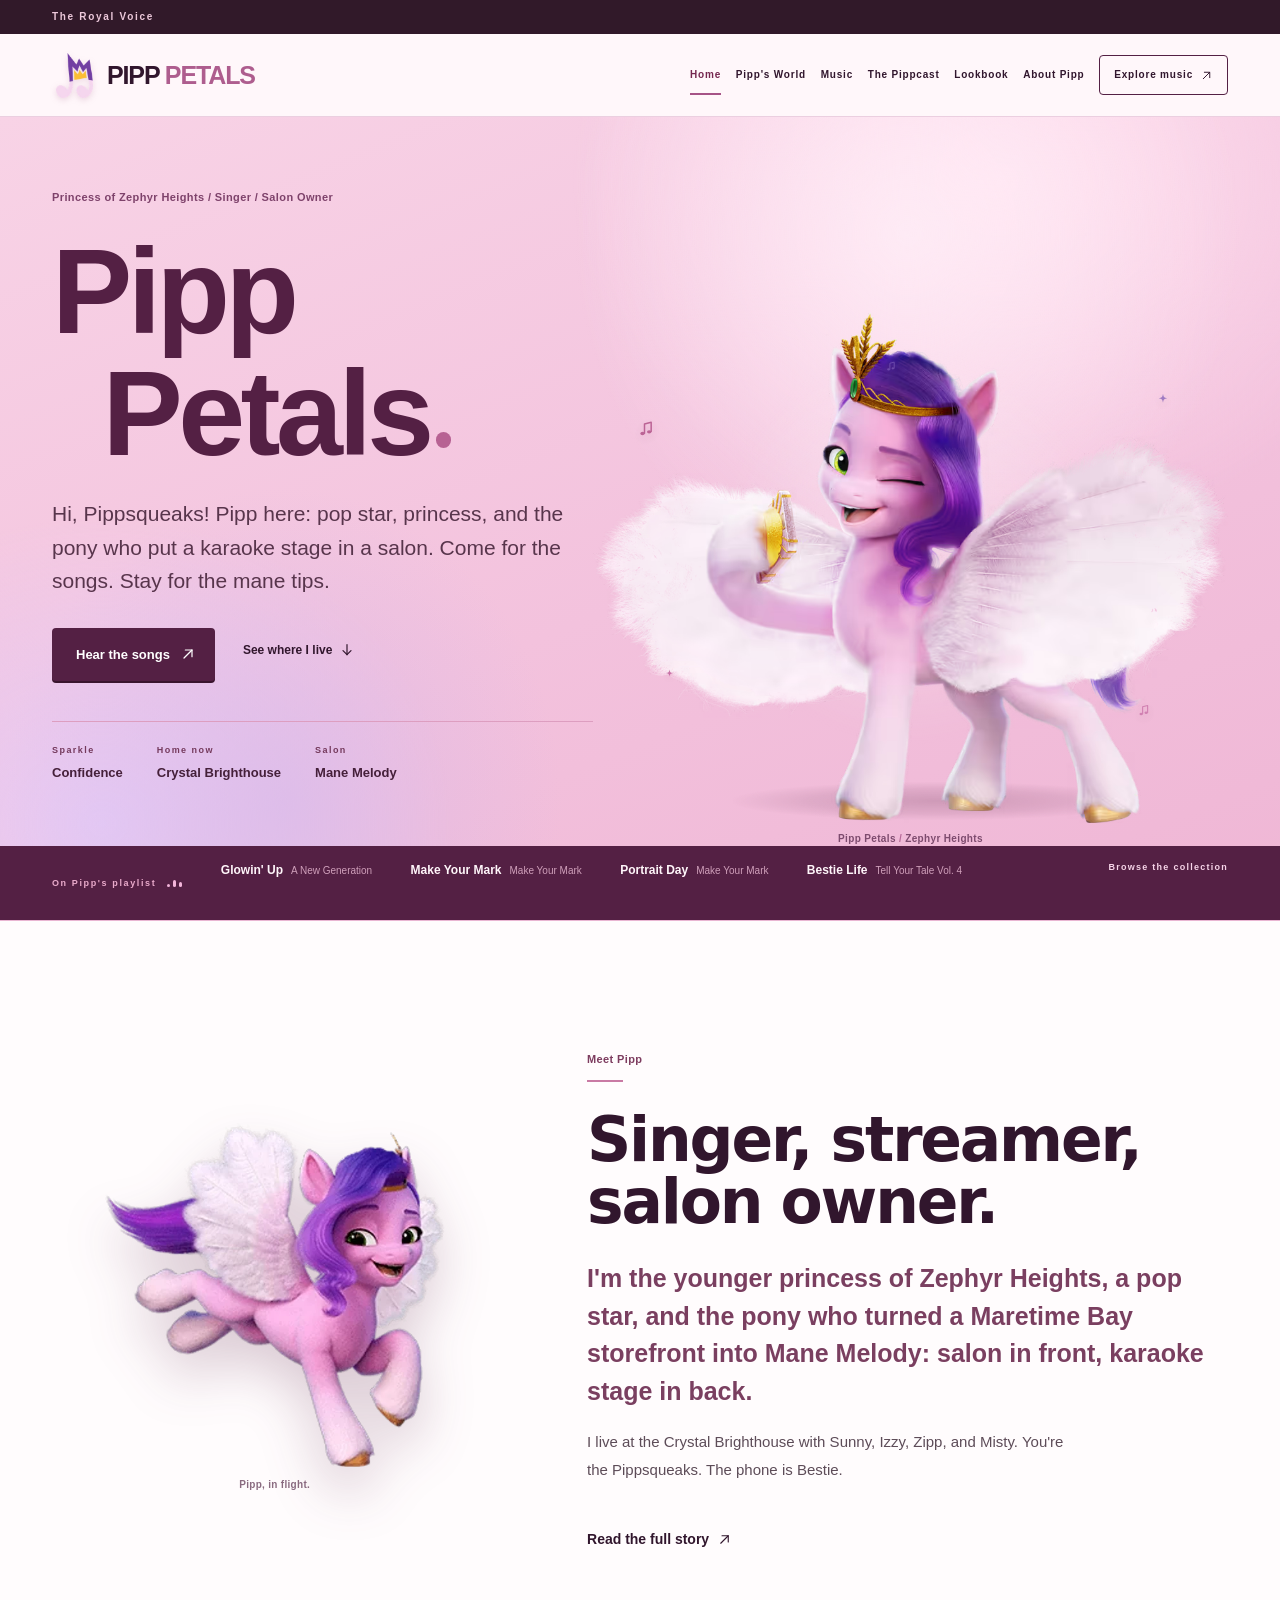
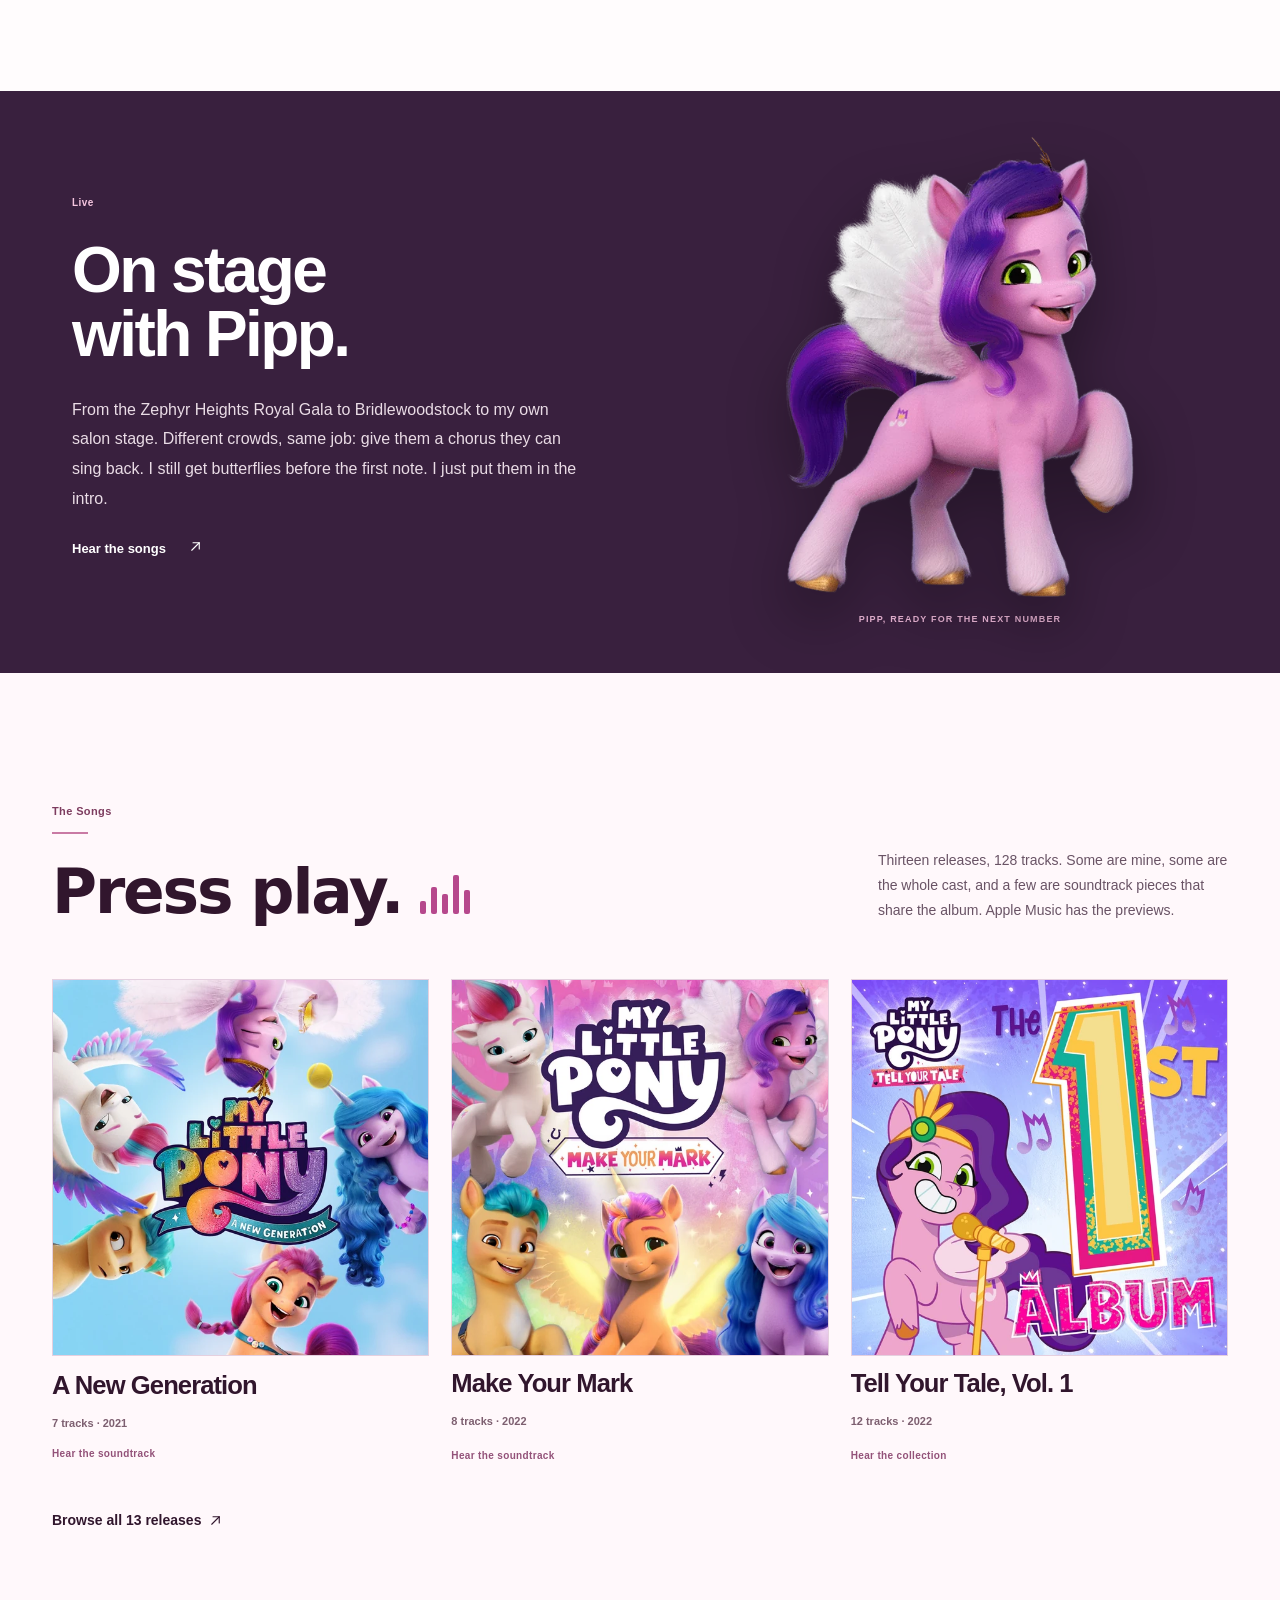
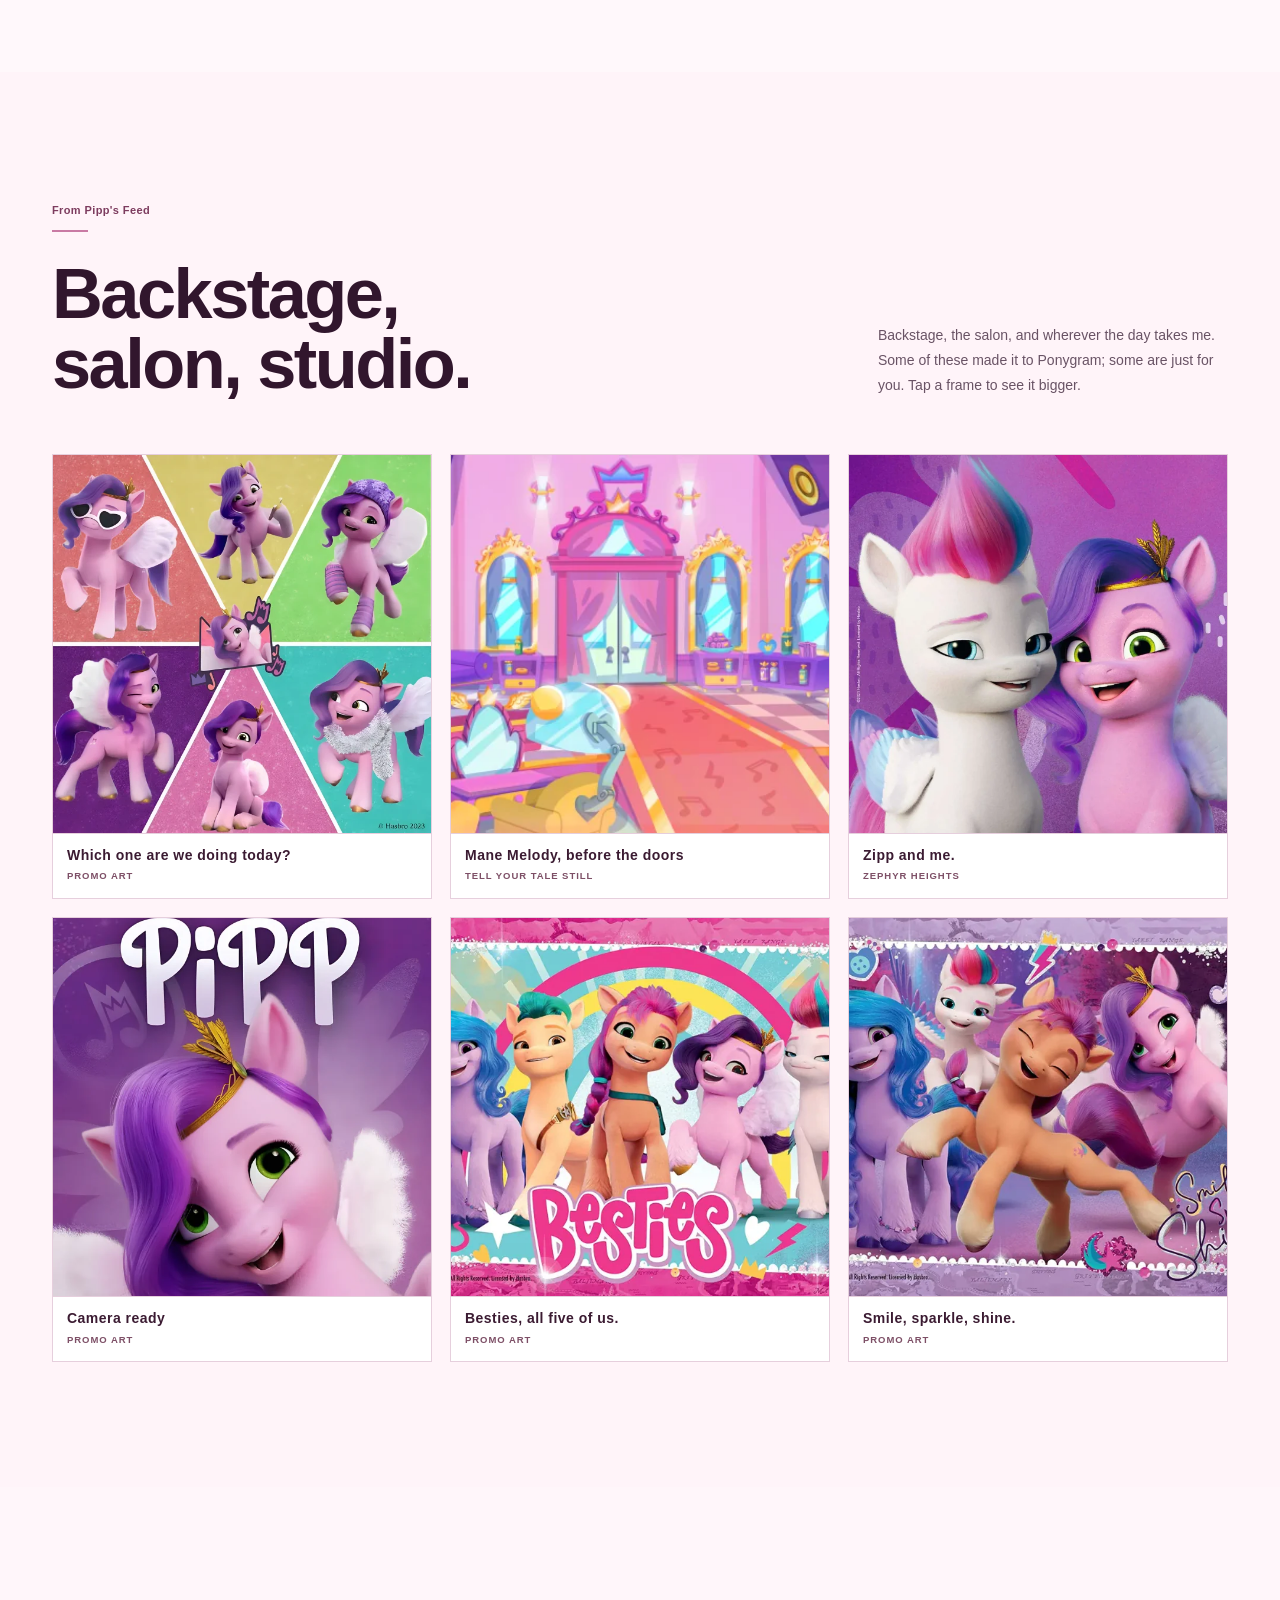
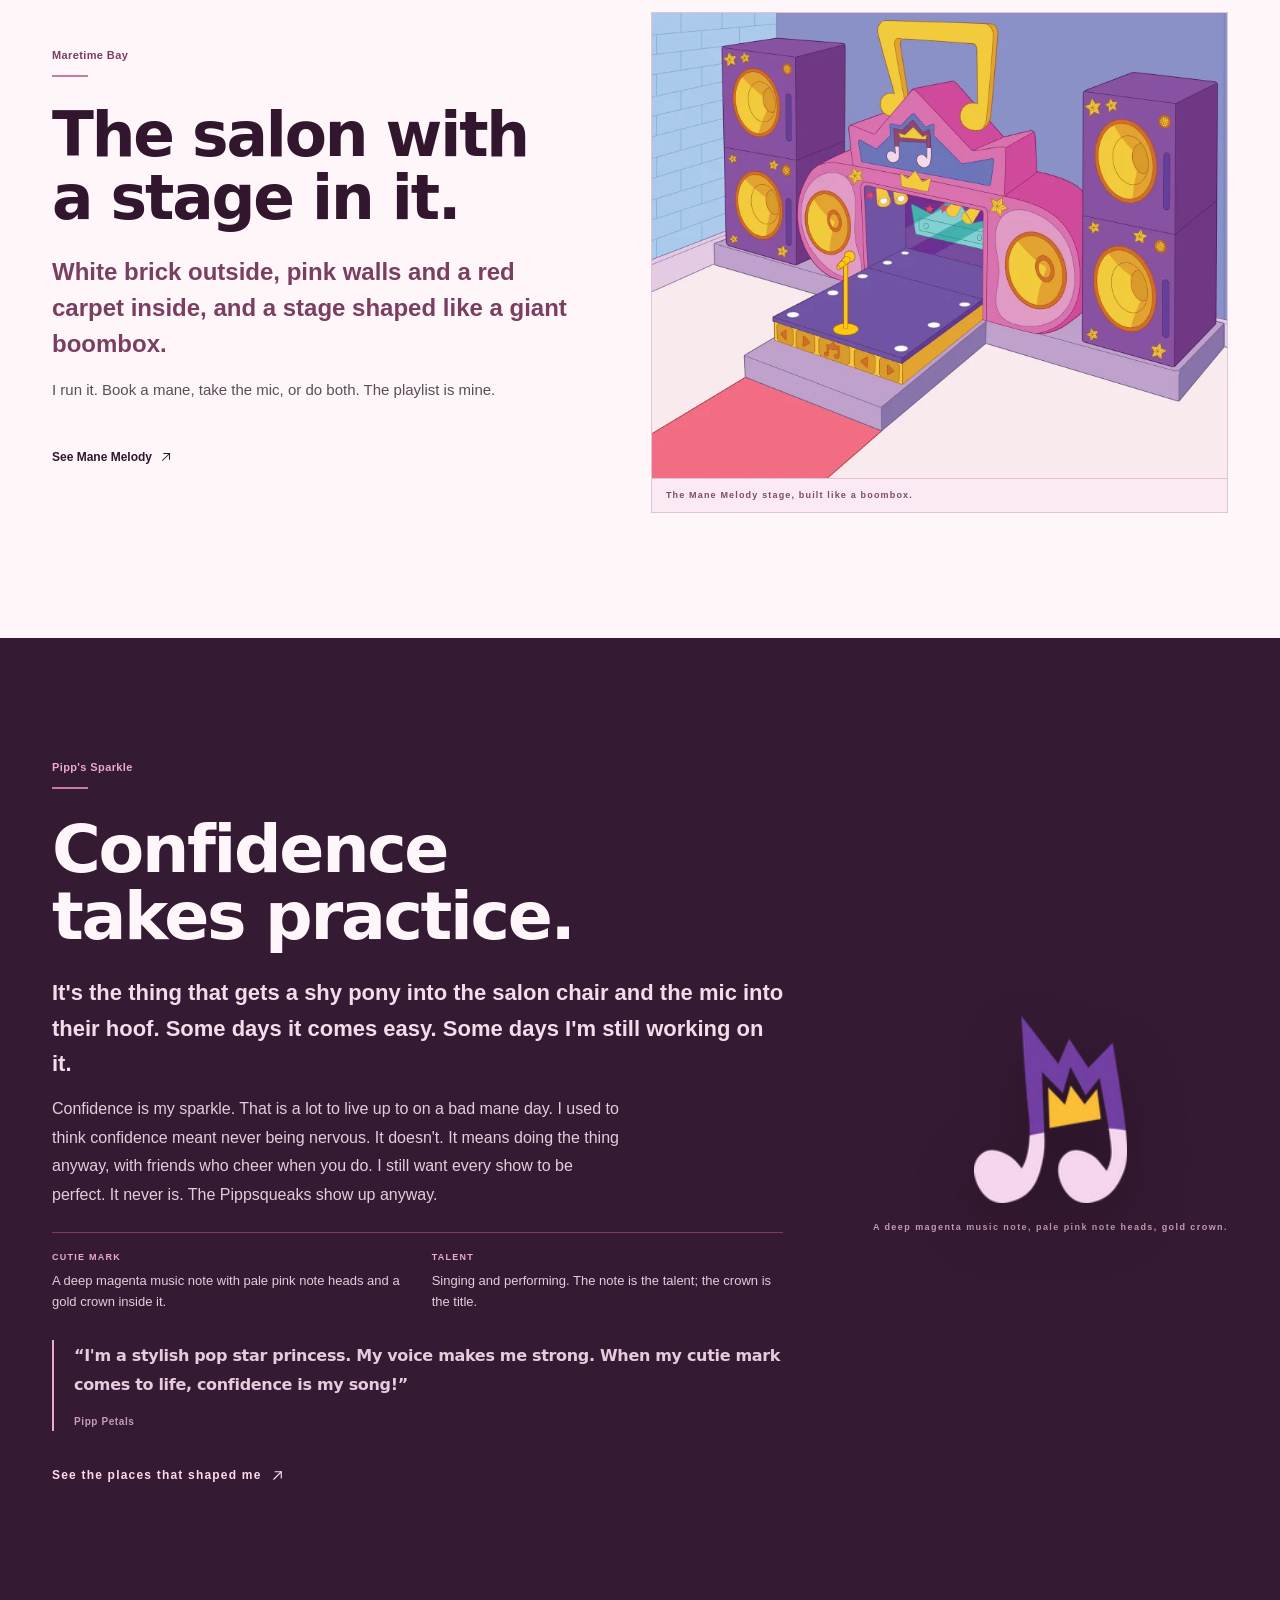
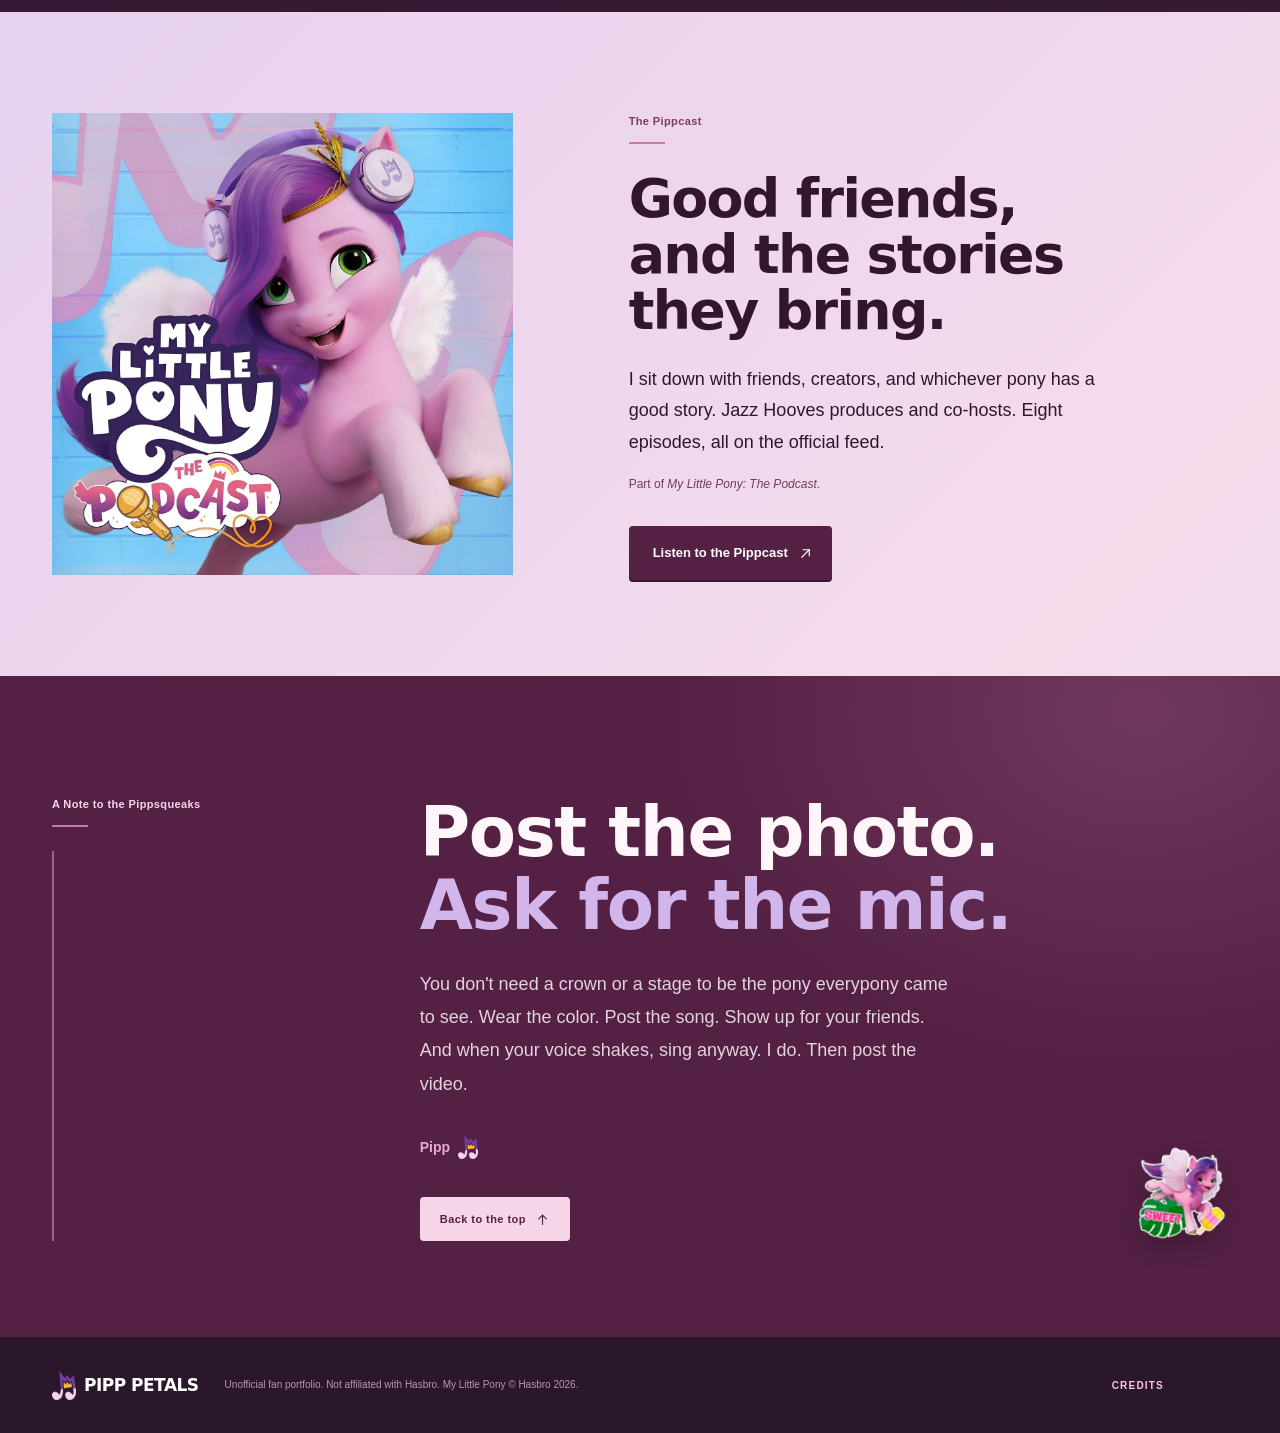
==== commit 41225b38: "deploy: sharper covers, complete tracklists, lookbook, and design pass" ====
--- a/index.html
+++ b/index.html
@@ -1,4 +1,4 @@
-<!DOCTYPE html><html lang="en"> <head><meta charset="utf-8"><meta name="viewport" content="width=device-width, initial-scale=1"><meta name="theme-color" content="#fff7fa"><meta name="color-scheme" content="light"><meta name="description" content="Pipp Petals, princess of Zephyr Heights and pop star. Songs, the Crystal Brighthouse, and Mane Melody in Maretime Bay."><meta property="og:title" content="Pipp Petals | The Royal Voice"><meta property="og:description" content="Pipp Petals, princess of Zephyr Heights and pop star. Songs, the Crystal Brighthouse, and Mane Melody in Maretime Bay."><meta property="og:type" content="website"><meta property="og:url" content="https://pipp.pony.my.id/"><meta property="og:image" content="https://pipp.pony.my.id/assets/media/og-cover.jpg"><meta property="og:image:width" content="1200"><meta property="og:image:height" content="630"><meta name="twitter:card" content="summary_large_image"><title>Pipp Petals | The Royal Voice</title><link rel="canonical" href="https://pipp.pony.my.id/"><link rel="icon" type="image/webp" href="/assets/media/pipp-cutiemark.webp"><link rel="apple-touch-icon" href="/assets/media/pipp-cutiemark.webp"><link rel="preload" as="image" href="/assets/media/pipp-hero-1300.avif" imagesrcset="/assets/media/pipp-hero-900.avif 900w, /assets/media/pipp-hero-1300.avif 1300w, /assets/media/pipp-hero-1700.avif 1700w" imagesizes="(max-width: 850px) 100vw, 52vw" type="image/avif" fetchpriority="high"><script>
+<!DOCTYPE html><html lang="en"> <head><meta charset="utf-8"><meta name="viewport" content="width=device-width, initial-scale=1"><meta name="theme-color" content="#fff7fa"><meta name="color-scheme" content="light"><meta name="description" content="Pipp Petals, princess of Zephyr Heights and pop star. Songs, the Crystal Brighthouse, and Mane Melody in Maretime Bay."><meta property="og:title" content="Pipp Petals | The Royal Voice"><meta property="og:description" content="Pipp Petals, princess of Zephyr Heights and pop star. Songs, the Crystal Brighthouse, and Mane Melody in Maretime Bay."><meta property="og:type" content="website"><meta property="og:url" content="https://salfa12218899-hash.github.io/"><meta property="og:image" content="https://salfa12218899-hash.github.io/assets/media/og-cover.jpg"><meta property="og:image:width" content="1200"><meta property="og:image:height" content="630"><meta name="twitter:card" content="summary_large_image"><title>Pipp Petals | The Royal Voice</title><link rel="canonical" href="https://salfa12218899-hash.github.io/"><link rel="icon" type="image/webp" href="/assets/media/pipp-cutiemark.webp"><link rel="apple-touch-icon" href="/assets/media/pipp-cutiemark.webp"><link rel="preload" as="image" href="/assets/media/pipp-hero-1300.avif" imagesrcset="/assets/media/pipp-hero-900.avif 900w, /assets/media/pipp-hero-1300.avif 1300w, /assets/media/pipp-hero-1700.avif 1700w" imagesizes="(max-width: 850px) 100vw, 52vw" type="image/avif" fetchpriority="high"><script>
       // Runs before paint: enables JS-only motion and guarantees that a
       // broken motion bundle can never leave content invisible.
       document.documentElement.classList.add('has-js', 'js');
@@ -12,9 +12,10 @@
         document.documentElement.classList.add('fonts-ready');
         document.documentElement.classList.remove('motion-failed');
       });
-    </script><link rel="stylesheet" href="/_astro/about.cPPnkASS.css">
-<link rel="stylesheet" href="/_astro/about.BA0yLy1I.css">
-<link rel="stylesheet" href="/_astro/index.B9Rg_YvO.css"></head> <body class> <a class="skip-link" href="#main">Skip to content</a> <div class="scroll-progress" aria-hidden="true"></div> <div class="topline" data-astro-cid-3ef6ksr2> <div class="shell" data-astro-cid-3ef6ksr2> <span data-astro-cid-3ef6ksr2>The Royal Voice</span> </div> </div> <header class="site-header" id="top" data-astro-cid-3ef6ksr2> <div class="shell nav-inner" data-astro-cid-3ef6ksr2> <a class="wordmark" href="/" aria-label="Pipp Petals, home" data-astro-cid-3ef6ksr2> <img class="brand-cutiemark" src="/assets/media/pipp-cutiemark.webp" alt="" width="45" height="55" decoding="async" data-astro-cid-3ef6ksr2> <span data-astro-cid-3ef6ksr2>PIPP <em data-astro-cid-3ef6ksr2>PETALS</em></span> </a> <nav class="main-nav" id="main-nav" aria-label="Main navigation" data-astro-cid-3ef6ksr2> <a href="/" data-nav="home" aria-current="page" data-astro-cid-3ef6ksr2> Home </a><a href="/world/" data-nav="world" data-astro-cid-3ef6ksr2> Pipp&#39;s World </a><a href="/music/" data-nav="music" data-astro-cid-3ef6ksr2> Music </a><a href="/podcast/" data-nav="podcast" data-astro-cid-3ef6ksr2> The Pippcast </a><a href="/about/" data-nav="about" data-astro-cid-3ef6ksr2> About Pipp </a> <a class="nav-cta" href="/music/" data-astro-cid-3ef6ksr2>Explore music <svg class width="13" height="13" viewBox="0 0 24 24" fill="none" aria-hidden="true" focusable="false"> <g stroke="currentColor" stroke-width="1.8" stroke-linecap="round" stroke-linejoin="round"> <path d="M6 18 18 6"></path> <path d="M8 6h10v10"></path> </g>             </svg></a> </nav> <button class="menu-toggle" type="button" aria-expanded="false" aria-controls="mobile-nav" aria-label="Open navigation" data-astro-cid-3ef6ksr2> <span data-astro-cid-3ef6ksr2></span><span data-astro-cid-3ef6ksr2></span> </button> </div> </header> <!-- Mobile drawer: a real overlay, so it can never widen the document. --> <div class="mobile-nav" id="mobile-nav" data-open="false" role="dialog" aria-modal="true" aria-label="Site navigation" inert data-astro-cid-3ef6ksr2> <div class="mobile-nav-inner" data-astro-cid-3ef6ksr2> <p class="mobile-nav-eyebrow" data-astro-cid-3ef6ksr2>Menu</p> <nav aria-label="Mobile navigation" data-astro-cid-3ef6ksr2> <ul data-astro-cid-3ef6ksr2> <li style="--i:0" data-astro-cid-3ef6ksr2> <a href="/" aria-current="page" data-astro-cid-3ef6ksr2> <span class="mobile-nav-index" data-astro-cid-3ef6ksr2>01</span> Home </a> </li><li style="--i:1" data-astro-cid-3ef6ksr2> <a href="/world/" data-astro-cid-3ef6ksr2> <span class="mobile-nav-index" data-astro-cid-3ef6ksr2>02</span> Pipp&#39;s World </a> </li><li style="--i:2" data-astro-cid-3ef6ksr2> <a href="/music/" data-astro-cid-3ef6ksr2> <span class="mobile-nav-index" data-astro-cid-3ef6ksr2>03</span> Music </a> </li><li style="--i:3" data-astro-cid-3ef6ksr2> <a href="/podcast/" data-astro-cid-3ef6ksr2> <span class="mobile-nav-index" data-astro-cid-3ef6ksr2>04</span> The Pippcast </a> </li><li style="--i:4" data-astro-cid-3ef6ksr2> <a href="/about/" data-astro-cid-3ef6ksr2> <span class="mobile-nav-index" data-astro-cid-3ef6ksr2>05</span> About Pipp </a> </li> </ul> </nav> <a class="mobile-nav-cta" href="/music/" data-astro-cid-3ef6ksr2>Explore music <svg class width="16" height="16" viewBox="0 0 24 24" fill="none" aria-hidden="true" focusable="false"> <g stroke="currentColor" stroke-width="1.8" stroke-linecap="round" stroke-linejoin="round"> <path d="M6 18 18 6"></path> <path d="M8 6h10v10"></path> </g>             </svg></a> </div> </div>  <main id="main">  <section class="hero hero-v2" aria-labelledby="hero-title" data-astro-cid-j7pv25f6> <div class="shell hero-layout" data-astro-cid-j7pv25f6> <div class="hero-copy" data-astro-cid-j7pv25f6> <p class="hero-overline" data-astro-cid-j7pv25f6>Princess of Zephyr Heights / Singer / Salon Owner</p> <h1 id="hero-title" class="text-display" style="line-height:1.02" data-astro-cid-j7pv25f6> <span class="hero-line" data-astro-cid-j7pv25f6>Pipp</span><span class="hero-line" data-astro-cid-j7pv25f6>Petals<span class="hero-period" data-astro-cid-j7pv25f6>.</span></span> </h1> <p class="hero-intro" data-astro-cid-j7pv25f6>Hi, Pippsqueaks! Pipp here: pop star, princess, and the pony who put a karaoke stage in a salon. Come for the songs. Stay for the mane tips.</p> <div class="hero-actions" data-astro-cid-j7pv25f6> <a class="pill-link" href="/music/" data-astro-cid-j7pv25f6>Hear the songs <svg class width="16" height="16" viewBox="0 0 24 24" fill="none" aria-hidden="true" focusable="false"> <g stroke="currentColor" stroke-width="1.8" stroke-linecap="round" stroke-linejoin="round"> <path d="M6 18 18 6"></path> <path d="M8 6h10v10"></path> </g>             </svg></a> <a class="text-link" href="/world/" data-astro-cid-j7pv25f6>See where I live <svg class width="16" height="16" viewBox="0 0 24 24" fill="none" aria-hidden="true" focusable="false">  <g stroke="currentColor" stroke-width="1.8" stroke-linecap="round" stroke-linejoin="round"> <path d="M12 4v15"></path> <path d="m6 13 6 6 6-6"></path> </g>            </svg></a> </div> <dl class="hero-facts" data-astro-cid-j7pv25f6> <div data-astro-cid-j7pv25f6><dt data-astro-cid-j7pv25f6>Sparkle</dt><dd data-astro-cid-j7pv25f6>Confidence</dd></div> <div data-astro-cid-j7pv25f6><dt data-astro-cid-j7pv25f6>Home now</dt><dd data-astro-cid-j7pv25f6>Crystal Brighthouse</dd></div> <div data-astro-cid-j7pv25f6><dt data-astro-cid-j7pv25f6>Salon</dt><dd data-astro-cid-j7pv25f6>Mane Melody</dd></div> </dl> </div> <div class="hero-art" data-astro-cid-j7pv25f6> <picture class="hero-picture" data-astro-cid-j7pv25f6> <source type="image/avif" srcset="/assets/media/pipp-hero-900.avif 900w, /assets/media/pipp-hero-1300.avif 1300w, /assets/media/pipp-hero-1700.avif 1700w" sizes="(max-width: 850px) 100vw, 52vw" data-astro-cid-j7pv25f6> <source type="image/webp" srcset="/assets/media/pipp-hero-900.webp 900w, /assets/media/pipp-hero-1300.webp 1300w, /assets/media/pipp-hero.webp 1700w" sizes="(max-width: 850px) 100vw, 52vw" data-astro-cid-j7pv25f6> <img class="hero-pony" src="/assets/media/pipp-hero.webp" width="1700" height="1370" alt="Pipp Petals winking with one hoof raised, her wings spread, and a golden tiara" fetchpriority="high" data-astro-cid-j7pv25f6> </picture> <p class="hero-image-caption" data-astro-cid-j7pv25f6>Pipp Petals <span aria-hidden="true" data-astro-cid-j7pv25f6>/</span> Zephyr Heights</p> </div> </div> <div class="setlist" data-astro-cid-j7pv25f6> <div class="shell setlist-inner" data-astro-cid-j7pv25f6> <p class="setlist-label" data-astro-cid-j7pv25f6>On Pipp's playlist <span class="eq eq--setlist" aria-hidden="true" data-astro-cid-j7pv25f6><i data-astro-cid-j7pv25f6></i><i data-astro-cid-j7pv25f6></i><i data-astro-cid-j7pv25f6></i></span></p> <ul data-astro-cid-j7pv25f6> <li data-astro-cid-j7pv25f6><a href="/music/#my-little-pony-a-new-generation-original-motion-picture-soundtrack" data-astro-cid-j7pv25f6><b data-astro-cid-j7pv25f6>Glowin' Up</b><span data-astro-cid-j7pv25f6>A New Generation</span></a></li> <li data-astro-cid-j7pv25f6><a href="/music/#make-your-mark" data-astro-cid-j7pv25f6><b data-astro-cid-j7pv25f6>Make Your Mark</b><span data-astro-cid-j7pv25f6>Make Your Mark</span></a></li> <li data-astro-cid-j7pv25f6><a href="/music/#make-your-mark" data-astro-cid-j7pv25f6><b data-astro-cid-j7pv25f6>Portrait Day</b><span data-astro-cid-j7pv25f6>Make Your Mark</span></a></li> <li data-astro-cid-j7pv25f6><a href="/music/#tell-your-tale-vol-4-ep" data-astro-cid-j7pv25f6><b data-astro-cid-j7pv25f6>Bestie Life</b><span data-astro-cid-j7pv25f6>Tell Your Tale Vol. 4</span></a></li> </ul> <a class="setlist-all" href="/music/" data-astro-cid-j7pv25f6>Browse the collection</a> </div> </div> </section> <section class="section about" id="about" data-astro-cid-j7pv25f6> <div class="shell intro-grid" data-astro-cid-j7pv25f6> <figure class="intro-poster intro-photo intro-photo--flight reveal-image" data-drift="1" data-astro-cid-j7pv25f6> <img height="540" width="532" loading="lazy" decoding="async" src="/assets/media/pipp-render-flight-2x.webp" alt="Pipp Petals in flight, wings spread and smiling" data-astro-cid-j7pv25f6> <figcaption data-astro-cid-j7pv25f6>Pipp, in flight.</figcaption> </figure> <div class="intro-copy reveal-text" data-astro-cid-j7pv25f6> <span class="section-label" data-astro-cid-j7pv25f6>Meet Pipp</span> <h2 class="intro-title" data-astro-cid-j7pv25f6>Singer, streamer, salon owner.</h2> <p class="lead" data-astro-cid-j7pv25f6>I'm the younger princess of Zephyr Heights, a pop star, and the pony who turned a Maretime Bay storefront into Mane Melody: salon in front, karaoke stage in back.</p> <p data-astro-cid-j7pv25f6>I live at the Crystal Brighthouse with Sunny, Izzy, Zipp, and Misty. Jazz Hooves runs the hooficures and the harmonies; Rocky Riff does hair. You're the Pippsqueaks. The phone is Bestie.</p> <a class="editorial-link intro-link" href="/about/" data-astro-cid-j7pv25f6>Read the full story <svg class width="15" height="15" viewBox="0 0 24 24" fill="none" aria-hidden="true" focusable="false"> <g stroke="currentColor" stroke-width="1.8" stroke-linecap="round" stroke-linejoin="round"> <path d="M6 18 18 6"></path> <path d="M8 6h10v10"></path> </g>             </svg></a> </div> </div> </section> <section class="stage" id="stage" data-astro-cid-j7pv25f6> <div class="stage-image reveal-image" data-astro-cid-j7pv25f6> <img height="585" width="443" loading="lazy" decoding="async" src="/assets/media/pipp-render-standing.webp" alt="Pipp Petals standing with one front hoof raised and her wings spread" data-astro-cid-j7pv25f6> <p class="stage-caption" data-astro-cid-j7pv25f6>Pipp, ready for the next number</p> </div> <div class="stage-shade" data-astro-cid-j7pv25f6></div> <div class="shell stage-content reveal-text" data-astro-cid-j7pv25f6> <p class="stage-kicker" data-astro-cid-j7pv25f6>Live</p> <h2 data-astro-cid-j7pv25f6>On stage with Pipp.</h2> <p data-astro-cid-j7pv25f6>From the Zephyr Heights Royal Gala to Bridlewoodstock to my own salon stage. Different crowds, same job: give them a chorus they can sing back. I still get butterflies before the first note. I just put them in the intro.</p> <a class="stage-link" href="/music/" data-astro-cid-j7pv25f6>Hear the songs <svg class width="15" height="15" viewBox="0 0 24 24" fill="none" aria-hidden="true" focusable="false"> <g stroke="currentColor" stroke-width="1.8" stroke-linecap="round" stroke-linejoin="round"> <path d="M6 18 18 6"></path> <path d="M8 6h10v10"></path> </g>             </svg></a> </div> </section> <section class="section music" id="music" data-astro-cid-j7pv25f6> <div class="shell" data-astro-cid-j7pv25f6> <div class="section-intro reveal-text" data-astro-cid-j7pv25f6> <div data-astro-cid-j7pv25f6> <span class="section-label" data-astro-cid-j7pv25f6>The Songs</span> <h2 class="music-title" data-astro-cid-j7pv25f6>Press play.<span class="eq" aria-hidden="true" data-astro-cid-j7pv25f6><i data-astro-cid-j7pv25f6></i><i data-astro-cid-j7pv25f6></i><i data-astro-cid-j7pv25f6></i><i data-astro-cid-j7pv25f6></i><i data-astro-cid-j7pv25f6></i></span></h2> </div> <p data-astro-cid-j7pv25f6>Twelve releases, sixty tracks. Some are mine, some are the whole cast, and a few are soundtrack pieces that share the album. Apple Music has the previews.</p> </div> <div class="record-cards record-cards--editorial reveal-group" data-astro-cid-j7pv25f6> <a class="record-card record-card--lead" href="/music/#my-little-pony-a-new-generation-original-motion-picture-soundtrack" data-astro-cid-j7pv25f6> <figure class="record-art" data-astro-cid-j7pv25f6><img src="/assets/media/album-my-little-pony-a-new-generation-original-motion-picture-soundtrack.webp" alt="Cover of the A New Generation soundtrack" loading="lazy" decoding="async" data-astro-cid-j7pv25f6></figure> <span class="record-name" data-astro-cid-j7pv25f6>A New Generation</span><span class="record-meta" data-astro-cid-j7pv25f6>7 tracks · 2021</span><span class="record-action" data-astro-cid-j7pv25f6>Hear the soundtrack</span> </a> <div class="record-stack" data-astro-cid-j7pv25f6> <a class="record-card record-card--row" href="/music/#make-your-mark" data-astro-cid-j7pv25f6> <figure class="record-art" data-astro-cid-j7pv25f6><img src="/assets/media/album-make-your-mark-200.webp" alt="Cover of the Make Your Mark soundtrack" loading="lazy" decoding="async" data-astro-cid-j7pv25f6></figure> <span data-astro-cid-j7pv25f6><span class="record-name" data-astro-cid-j7pv25f6>Make Your Mark</span><span class="record-meta" data-astro-cid-j7pv25f6>8 tracks · 2022</span><span class="record-action" data-astro-cid-j7pv25f6>Hear the soundtrack</span></span> </a> <a class="record-card record-card--row" href="/music/#tell-your-tale-vol-1" data-astro-cid-j7pv25f6> <figure class="record-art" data-astro-cid-j7pv25f6><img src="/assets/media/album-tell-your-tale-vol-1-200.webp" alt="Cover of Tell Your Tale, Vol. 1" loading="lazy" decoding="async" data-astro-cid-j7pv25f6></figure> <span data-astro-cid-j7pv25f6><span class="record-name" data-astro-cid-j7pv25f6>Tell Your Tale, Vol. 1</span><span class="record-meta" data-astro-cid-j7pv25f6>12 tracks · 2022</span><span class="record-action" data-astro-cid-j7pv25f6>Hear the collection</span></span> </a> </div> </div> <a class="editorial-link" href="/music/" data-astro-cid-j7pv25f6>Browse all 12 releases <svg class width="15" height="15" viewBox="0 0 24 24" fill="none" aria-hidden="true" focusable="false"> <g stroke="currentColor" stroke-width="1.8" stroke-linecap="round" stroke-linejoin="round"> <path d="M6 18 18 6"></path> <path d="M8 6h10v10"></path> </g>             </svg></a> </div> </section> <section class="section feed" id="feed" data-astro-cid-j7pv25f6> <div class="shell" data-astro-cid-j7pv25f6> <div class="section-intro reveal-text" data-astro-cid-j7pv25f6> <div data-astro-cid-j7pv25f6> <span class="section-label" data-astro-cid-j7pv25f6>From Pipp's Feed</span> <h2 data-astro-cid-j7pv25f6>Backstage, salon, studio.</h2> </div> <p data-astro-cid-j7pv25f6>Backstage, the salon, and wherever the day takes me. Some of these made it to Ponygram; some are just for you. Tap a frame to see it bigger.</p> </div> <div class="feed-rail reveal-group" data-embla data-gallery data-astro-cid-j7pv25f6> <div class="embla-viewport" data-embla-viewport data-astro-cid-j7pv25f6> <div class="embla-container feed-grid" data-embla-container data-astro-cid-j7pv25f6> <figure class="feed-card" data-astro-cid-j7pv25f6> <a href="/assets/media/pipp-looks.webp" data-pswp-width="1400" data-pswp-height="1400" aria-label="Open: a look for every mood" data-astro-cid-j7pv25f6> <img height="1400" width="1400" loading="lazy" decoding="async" src="/assets/media/pipp-looks-640.webp" srcset="/assets/media/pipp-looks-640.webp 640w, /assets/media/pipp-looks.webp 1400w" sizes="(max-width: 680px) 84vw, (max-width: 1000px) 45vw, 30vw" alt="A collage of Pipp Petals in six different outfits and moods" data-astro-cid-j7pv25f6> </a> <figcaption data-astro-cid-j7pv25f6><strong data-astro-cid-j7pv25f6>Which one are we doing today?</strong><span data-astro-cid-j7pv25f6>Promo art</span></figcaption> </figure> <figure class="feed-card" data-astro-cid-j7pv25f6> <a href="/assets/media/pipp-salon.webp" data-pswp-width="1600" data-pswp-height="900" aria-label="Open: Mane Melody before the doors" data-astro-cid-j7pv25f6> <img height="900" width="1600" loading="lazy" decoding="async" src="/assets/media/pipp-salon-640.webp" srcset="/assets/media/pipp-salon-640.webp 640w, /assets/media/pipp-salon.webp 1600w" sizes="(max-width: 680px) 84vw, (max-width: 1000px) 45vw, 30vw" alt="The inside of Mane Melody: pink walls, gold mirrors, styling chairs and a red carpet" data-astro-cid-j7pv25f6> </a> <figcaption data-astro-cid-j7pv25f6><strong data-astro-cid-j7pv25f6>Mane Melody, before the doors</strong><span data-astro-cid-j7pv25f6>Tell Your Tale still</span></figcaption> </figure> <figure class="feed-card" data-astro-cid-j7pv25f6> <a href="/assets/media/zipp-pipp-closeup.webp" data-pswp-width="1323" data-pswp-height="1323" aria-label="Open: Zipp and me" data-astro-cid-j7pv25f6> <img height="1323" width="1323" loading="lazy" decoding="async" src="/assets/media/zipp-pipp-closeup-640.webp" srcset="/assets/media/zipp-pipp-closeup-640.webp 640w, /assets/media/zipp-pipp-closeup.webp 1323w" sizes="(max-width: 680px) 84vw, (max-width: 1000px) 45vw, 30vw" alt="Zipp Storm and Pipp Petals smiling together" data-astro-cid-j7pv25f6> </a> <figcaption data-astro-cid-j7pv25f6><strong data-astro-cid-j7pv25f6>Zipp and me.</strong><span data-astro-cid-j7pv25f6>Zephyr Heights</span></figcaption> </figure> <figure class="feed-card" data-astro-cid-j7pv25f6> <a href="/assets/media/pipp-meet.webp" data-pswp-width="1400" data-pswp-height="1400" aria-label="Open: meet the pony" data-astro-cid-j7pv25f6> <img height="1400" width="1400" loading="lazy" decoding="async" src="/assets/media/pipp-meet-640.webp" srcset="/assets/media/pipp-meet-640.webp 640w, /assets/media/pipp-meet.webp 1400w" sizes="(max-width: 680px) 84vw, (max-width: 1000px) 45vw, 30vw" alt="Meet Pipp graphic with Pipp smiling beside floating music notes" data-astro-cid-j7pv25f6> </a> <figcaption data-astro-cid-j7pv25f6><strong data-astro-cid-j7pv25f6>Hi! New here?</strong><span data-astro-cid-j7pv25f6>Promo art</span></figcaption> </figure> <figure class="feed-card" data-astro-cid-j7pv25f6> <a href="/assets/media/pipp-podcast.webp" data-pswp-width="1400" data-pswp-height="1400" aria-label="Open: on the record" data-astro-cid-j7pv25f6> <img height="1400" width="1400" loading="lazy" decoding="async" src="/assets/media/pipp-podcast.webp" alt="The Pippcast artwork: Pipp Petals in purple headphones" data-astro-cid-j7pv25f6> </a> <figcaption data-astro-cid-j7pv25f6><strong data-astro-cid-j7pv25f6>On the record</strong><span data-astro-cid-j7pv25f6>Podcast cover</span></figcaption> </figure> <figure class="feed-card" data-astro-cid-j7pv25f6> <a href="/assets/media/pipp-cover.webp" data-pswp-width="1400" data-pswp-height="1731" aria-label="Open: camera ready" data-astro-cid-j7pv25f6> <img height="1731" width="1400" loading="lazy" decoding="async" src="/assets/media/pipp-cover-640.webp" srcset="/assets/media/pipp-cover-640.webp 640w, /assets/media/pipp-cover.webp 1400w" sizes="(max-width: 680px) 84vw, (max-width: 1000px) 45vw, 30vw" alt="Pipp Petals with her violet mane against a purple backdrop" data-astro-cid-j7pv25f6> </a> <figcaption data-astro-cid-j7pv25f6><strong data-astro-cid-j7pv25f6>Camera ready</strong><span data-astro-cid-j7pv25f6>Promo art</span></figcaption> </figure> <figure class="feed-card feed-card--contain feed-card--besties" data-astro-cid-j7pv25f6> <a href="/assets/media/pipp-besties.webp" data-pswp-width="1400" data-pswp-height="1042" aria-label="Open: Besties group art" data-astro-cid-j7pv25f6> <img height="1042" width="1400" loading="lazy" decoding="async" src="/assets/media/pipp-besties-700.webp" srcset="/assets/media/pipp-besties-700.webp 700w, /assets/media/pipp-besties.webp 1400w" sizes="(max-width: 680px) 84vw, (max-width: 1000px) 45vw, 30vw" alt="Pipp Petals with Sunny, Izzy, Hitch, and Zipp in Besties group artwork" data-astro-cid-j7pv25f6> </a> <figcaption data-astro-cid-j7pv25f6><strong data-astro-cid-j7pv25f6>Besties, all five of us.</strong><span data-astro-cid-j7pv25f6>Promo art</span></figcaption> </figure> <figure class="feed-card feed-card--contain feed-card--smile" data-astro-cid-j7pv25f6> <a href="/assets/media/pipp-smile.webp" data-pswp-width="1400" data-pswp-height="1046" aria-label="Open: Smile, Sparkle, Shine group art" data-astro-cid-j7pv25f6> <img height="1046" width="1400" loading="lazy" decoding="async" src="/assets/media/pipp-smile-700.webp" srcset="/assets/media/pipp-smile-700.webp 700w, /assets/media/pipp-smile.webp 1400w" sizes="(max-width: 680px) 84vw, (max-width: 1000px) 45vw, 30vw" alt="Pipp Petals with Sunny, Izzy, and Zipp under a Smile, Sparkle, Shine banner" data-astro-cid-j7pv25f6> </a> <figcaption data-astro-cid-j7pv25f6><strong data-astro-cid-j7pv25f6>Smile, sparkle, shine.</strong><span data-astro-cid-j7pv25f6>Promo art</span></figcaption> </figure> <figure class="feed-card feed-card--motion" data-astro-cid-j7pv25f6> <a href="/assets/media/pipp-flying-loop.webp" data-pswp-width="480" data-pswp-height="480" aria-label="Open: Pipp in flight" data-astro-cid-j7pv25f6> <picture data-astro-cid-j7pv25f6> <source media="(prefers-reduced-motion: reduce)" srcset="/assets/media/pipp-flying-still.webp" data-astro-cid-j7pv25f6> <img height="360" width="360" loading="lazy" decoding="async" src="/assets/media/pipp-flying-loop-360.webp" alt="Animated loop of Pipp Petals flying" data-astro-cid-j7pv25f6> </picture> </a> <figcaption data-astro-cid-j7pv25f6><strong data-astro-cid-j7pv25f6>Wings back.</strong><span data-astro-cid-j7pv25f6>Animated promo loop</span></figcaption> </figure> </div> </div> <div class="embla-controls" data-astro-cid-j7pv25f6> <button type="button" data-embla-prev aria-label="Previous frame" data-astro-cid-j7pv25f6><svg class width="18" height="18" viewBox="0 0 24 24" fill="none" aria-hidden="true" focusable="false">    <g stroke="currentColor" stroke-width="1.8" stroke-linecap="round" stroke-linejoin="round"> <path d="M20 12H5"></path> <path d="m11 6-6 6 6 6"></path> </g>          </svg></button> <p data-embla-status aria-live="polite" data-astro-cid-j7pv25f6>1 / 9</p> <button type="button" data-embla-next aria-label="Next frame" data-astro-cid-j7pv25f6><svg class width="18" height="18" viewBox="0 0 24 24" fill="none" aria-hidden="true" focusable="false">     <g stroke="currentColor" stroke-width="1.8" stroke-linecap="round" stroke-linejoin="round"> <path d="M4 12h15"></path> <path d="m13 6 6 6-6 6"></path> </g>         </svg></button> </div> </div> </div> </section> <section class="section melody-feature" id="melody" data-astro-cid-j7pv25f6> <div class="shell melody-grid" data-astro-cid-j7pv25f6> <div class="melody-copy reveal-text" data-astro-cid-j7pv25f6> <span class="section-label" data-astro-cid-j7pv25f6>Maretime Bay</span> <h2 data-astro-cid-j7pv25f6>The salon with a stage in it.</h2> <p class="lead" data-astro-cid-j7pv25f6>White brick outside, pink walls and a red carpet inside, and a stage shaped like a giant boombox.</p> <p data-astro-cid-j7pv25f6>I run it with Jazz Hooves and Rocky Riff. Book a mane, take the mic, or do both. Phyllis Cloverleaf had already closed five salons with one bad review. We gave her the mane she already had. She said it was just the way she liked it.</p> <a class="underline-link" href="/world/#mane-melody" data-astro-cid-j7pv25f6>See Mane Melody <svg class width="14" height="14" viewBox="0 0 24 24" fill="none" aria-hidden="true" focusable="false"> <g stroke="currentColor" stroke-width="1.8" stroke-linecap="round" stroke-linejoin="round"> <path d="M6 18 18 6"></path> <path d="M8 6h10v10"></path> </g>             </svg></a> </div> <figure class="melody-photo reveal-image" data-drift="0.75" data-astro-cid-j7pv25f6> <img height="1294" width="1600" loading="lazy" src="/assets/media/pipp-melody-800.webp" alt="The Mane Melody stage, shaped like a giant pink and purple boombox" decoding="async" srcset="/assets/media/pipp-melody-800.webp 800w, /assets/media/pipp-melody.webp 1600w" sizes="(max-width: 850px) 100vw, 52vw" data-astro-cid-j7pv25f6> <figcaption data-astro-cid-j7pv25f6>The Mane Melody stage, built like a boombox.</figcaption> </figure> </div> </section> <section class="confidence" aria-labelledby="confidence-title" data-astro-cid-j7pv25f6> <div class="shell confidence-grid" data-astro-cid-j7pv25f6> <div class="confidence-copy reveal-text" data-astro-cid-j7pv25f6> <span class="section-label" data-astro-cid-j7pv25f6>Pipp's Sparkle</span> <h2 id="confidence-title" data-astro-cid-j7pv25f6>Confidence takes practice.</h2> <p class="confidence-lead" data-astro-cid-j7pv25f6>It's the thing that gets a shy pony into the salon chair and the mic into their hoof. Some days it comes easy. Some days I'm still working on it.</p> <p data-astro-cid-j7pv25f6>Confidence is my sparkle. That is a lot to live up to on a bad mane day. I used to think confidence meant never being nervous. It doesn't. It means doing the thing anyway, with friends who cheer when you do. I still want every show to be perfect. It never is. The Pippsqueaks show up anyway.</p> <blockquote class="pull-quote" data-astro-cid-j7pv25f6> <p data-astro-cid-j7pv25f6>“I'm a stylish pop star princess. My voice makes me strong. When my cutie mark comes to life, confidence is my song!”</p> <footer data-astro-cid-j7pv25f6>Pipp Petals</footer> </blockquote> <a class="confidence-link" href="/world/" data-astro-cid-j7pv25f6>See the places that shaped me <svg class width="15" height="15" viewBox="0 0 24 24" fill="none" aria-hidden="true" focusable="false"> <g stroke="currentColor" stroke-width="1.8" stroke-linecap="round" stroke-linejoin="round"> <path d="M6 18 18 6"></path> <path d="M8 6h10v10"></path> </g>             </svg></a> </div> <figure class="confidence-mark reveal-image" data-astro-cid-j7pv25f6> <img src="/assets/media/pipp-cutiemark.webp" width="120" height="146" alt="Pipp's cutie mark: a purple music note with pale pink note heads and a gold crown" loading="lazy" decoding="async" data-astro-cid-j7pv25f6> <figcaption data-astro-cid-j7pv25f6>A music note with a crown in it.</figcaption> </figure> </div> </section> <section class="podcast-teaser" data-astro-cid-j7pv25f6> <div class="shell podcast-teaser-inner" data-astro-cid-j7pv25f6> <figure class="teaser-art reveal-image" data-drift="0.8" data-astro-cid-j7pv25f6> <img src="/assets/media/pipp-podcast.webp" alt="The Pippcast artwork: Pipp Petals in purple headphones" loading="lazy" decoding="async" width="1400" height="1400" data-astro-cid-j7pv25f6> </figure> <div class="teaser-copy reveal-text" data-astro-cid-j7pv25f6> <span class="section-label" data-astro-cid-j7pv25f6>The Pippcast</span> <h2 data-astro-cid-j7pv25f6>Good friends, and the stories they bring.</h2> <p data-astro-cid-j7pv25f6>I sit down with friends, creators, and whichever pony has a good story. Jazz Hooves produces and co-hosts. Eight episodes, all on the official feed.</p> <p class="teaser-note" data-astro-cid-j7pv25f6>Part of <em data-astro-cid-j7pv25f6>My Little Pony: The Podcast</em>.</p> <a class="pill-link" href="/podcast/" data-astro-cid-j7pv25f6>Listen to the Pippcast <svg class width="15" height="15" viewBox="0 0 24 24" fill="none" aria-hidden="true" focusable="false"> <g stroke="currentColor" stroke-width="1.8" stroke-linecap="round" stroke-linejoin="round"> <path d="M6 18 18 6"></path> <path d="M8 6h10v10"></path> </g>             </svg></a> </div> </div> </section> <section id="pippsqueaks" class="note-panel" data-astro-cid-j7pv25f6> <div class="shell note-grid" data-astro-cid-j7pv25f6> <aside class="note-side" data-astro-cid-j7pv25f6> <p class="section-label" data-astro-cid-j7pv25f6>A Note to the Pippsqueaks</p> <span class="note-rule" aria-hidden="true" data-astro-cid-j7pv25f6></span> </aside> <div class="note-body reveal-text" data-astro-cid-j7pv25f6> <img class="note-sticker" src="/assets/media/pipp-sticker-sweet-128.webp" width="128" height="128" alt="" aria-hidden="true" loading="lazy" decoding="async" data-astro-cid-j7pv25f6> <h2 class="note-title" data-astro-cid-j7pv25f6>Post the photo.<br data-astro-cid-j7pv25f6><em data-astro-cid-j7pv25f6>Ask for the mic.</em></h2> <p class="note-copy" data-astro-cid-j7pv25f6>You don't need a crown or a stage to be the pony everypony came to see. Wear the color. Post the song. Show up for your friends. And when your voice shakes, sing anyway. I do. Then post the video.</p> <p class="note-sign" data-astro-cid-j7pv25f6><span data-astro-cid-j7pv25f6>Pipp</span><img src="/assets/media/pipp-cutiemark.webp" width="24" height="29" alt="" loading="lazy" decoding="async" data-astro-cid-j7pv25f6></p> <a href="#top" class="note-btn" data-astro-cid-j7pv25f6>Back to the top <svg class width="15" height="15" viewBox="0 0 24 24" fill="none" aria-hidden="true" focusable="false">   <g stroke="currentColor" stroke-width="1.8" stroke-linecap="round" stroke-linejoin="round"> <path d="M12 20V5"></path> <path d="m6 11 6-6 6 6"></path> </g>           </svg></a> </div> </div> </section> <script type="module" src="/_astro/index.astro_astro_type_script_index_0_lang.C83pRBqP.js"></script>  </main> <footer class="footer" data-astro-cid-sz7xmlte> <div class="shell footer-inner" data-astro-cid-sz7xmlte> <a href="/" class="footer-brand" aria-label="Pipp Petals, home" data-astro-cid-sz7xmlte> <img src="/assets/media/pipp-cutiemark.webp" alt="" width="32" height="39" loading="lazy" decoding="async" data-astro-cid-sz7xmlte>
+    </script><link rel="stylesheet" href="/_astro/gallery.cPPnkASS.css">
+<link rel="stylesheet" href="/_astro/about.BNvna_So.css">
+<link rel="stylesheet" href="/_astro/index.CW9o-AYf.css"></head> <body class> <a class="skip-link" href="#main">Skip to content</a> <div class="topline" data-astro-cid-3ef6ksr2> <div class="shell" data-astro-cid-3ef6ksr2> <span data-astro-cid-3ef6ksr2>The Royal Voice</span> </div> </div> <header class="site-header" id="top" data-astro-cid-3ef6ksr2> <div class="shell nav-inner" data-astro-cid-3ef6ksr2> <a class="wordmark" href="/" aria-label="Pipp Petals, home" data-astro-cid-3ef6ksr2> <img class="brand-cutiemark" src="/assets/media/pipp-cutiemark.webp" alt="" width="45" height="55" decoding="async" data-astro-cid-3ef6ksr2> <span data-astro-cid-3ef6ksr2>PIPP <em data-astro-cid-3ef6ksr2>PETALS</em></span> </a> <nav class="main-nav" id="main-nav" aria-label="Main navigation" data-astro-cid-3ef6ksr2> <a href="/" data-nav="home" aria-current="page" data-astro-cid-3ef6ksr2> Home </a><a href="/world/" data-nav="world" data-astro-cid-3ef6ksr2> Pipp&#39;s World </a><a href="/music/" data-nav="music" data-astro-cid-3ef6ksr2> Music </a><a href="/podcast/" data-nav="podcast" data-astro-cid-3ef6ksr2> The Pippcast </a><a href="/lookbook/" data-nav="lookbook" data-astro-cid-3ef6ksr2> Lookbook </a><a href="/about/" data-nav="about" data-astro-cid-3ef6ksr2> About Pipp </a> <a class="nav-cta" href="/music/" data-astro-cid-3ef6ksr2>Explore music <svg class width="13" height="13" viewBox="0 0 24 24" fill="none" aria-hidden="true" focusable="false"> <g stroke="currentColor" stroke-width="1.8" stroke-linecap="round" stroke-linejoin="round"> <path d="M6 18 18 6"></path> <path d="M8 6h10v10"></path> </g>              </svg></a> </nav> <button class="menu-toggle" type="button" aria-expanded="false" aria-controls="mobile-nav" aria-label="Open navigation" data-astro-cid-3ef6ksr2> <span data-astro-cid-3ef6ksr2></span><span data-astro-cid-3ef6ksr2></span> </button> </div> </header> <!-- Mobile drawer: a real overlay, so it can never widen the document. --> <div class="mobile-nav" id="mobile-nav" data-open="false" role="dialog" aria-modal="true" aria-label="Site navigation" inert data-astro-cid-3ef6ksr2> <div class="mobile-nav-inner" data-astro-cid-3ef6ksr2> <p class="mobile-nav-eyebrow" data-astro-cid-3ef6ksr2>Menu</p> <nav aria-label="Mobile navigation" data-astro-cid-3ef6ksr2> <ul data-astro-cid-3ef6ksr2> <li style="--i:0" data-astro-cid-3ef6ksr2> <a href="/" aria-current="page" data-astro-cid-3ef6ksr2> <span class="mobile-nav-index" data-astro-cid-3ef6ksr2>01</span> Home </a> </li><li style="--i:1" data-astro-cid-3ef6ksr2> <a href="/world/" data-astro-cid-3ef6ksr2> <span class="mobile-nav-index" data-astro-cid-3ef6ksr2>02</span> Pipp&#39;s World </a> </li><li style="--i:2" data-astro-cid-3ef6ksr2> <a href="/music/" data-astro-cid-3ef6ksr2> <span class="mobile-nav-index" data-astro-cid-3ef6ksr2>03</span> Music </a> </li><li style="--i:3" data-astro-cid-3ef6ksr2> <a href="/podcast/" data-astro-cid-3ef6ksr2> <span class="mobile-nav-index" data-astro-cid-3ef6ksr2>04</span> The Pippcast </a> </li><li style="--i:4" data-astro-cid-3ef6ksr2> <a href="/lookbook/" data-astro-cid-3ef6ksr2> <span class="mobile-nav-index" data-astro-cid-3ef6ksr2>05</span> Lookbook </a> </li><li style="--i:5" data-astro-cid-3ef6ksr2> <a href="/about/" data-astro-cid-3ef6ksr2> <span class="mobile-nav-index" data-astro-cid-3ef6ksr2>06</span> About Pipp </a> </li> </ul> </nav> <a class="mobile-nav-cta" href="/music/" data-astro-cid-3ef6ksr2>Explore music <svg class width="16" height="16" viewBox="0 0 24 24" fill="none" aria-hidden="true" focusable="false"> <g stroke="currentColor" stroke-width="1.8" stroke-linecap="round" stroke-linejoin="round"> <path d="M6 18 18 6"></path> <path d="M8 6h10v10"></path> </g>              </svg></a> </div> </div>  <main id="main">  <section class="hero hero-v2" aria-labelledby="hero-title" data-astro-cid-j7pv25f6> <div class="shell hero-layout" data-astro-cid-j7pv25f6> <div class="hero-copy" data-astro-cid-j7pv25f6> <p class="hero-overline" data-astro-cid-j7pv25f6>Princess of Zephyr Heights / Singer / Salon Owner</p> <h1 id="hero-title" class="text-display" style="line-height:1.02" data-astro-cid-j7pv25f6> <span class="hero-line" data-astro-cid-j7pv25f6>Pipp</span><span class="hero-line" data-astro-cid-j7pv25f6>Petals<span class="hero-period" data-astro-cid-j7pv25f6>.</span></span> </h1> <p class="hero-intro" data-astro-cid-j7pv25f6>Hi, Pippsqueaks! Pipp here: pop star, princess, and the pony who put a karaoke stage in a salon. Come for the songs. Stay for the mane tips.</p> <div class="hero-actions" data-astro-cid-j7pv25f6> <a class="pill-link" href="/music/" data-astro-cid-j7pv25f6>Hear the songs <svg class width="16" height="16" viewBox="0 0 24 24" fill="none" aria-hidden="true" focusable="false"> <g stroke="currentColor" stroke-width="1.8" stroke-linecap="round" stroke-linejoin="round"> <path d="M6 18 18 6"></path> <path d="M8 6h10v10"></path> </g>              </svg></a> <a class="text-link" href="/world/" data-astro-cid-j7pv25f6>See where I live <svg class width="16" height="16" viewBox="0 0 24 24" fill="none" aria-hidden="true" focusable="false">  <g stroke="currentColor" stroke-width="1.8" stroke-linecap="round" stroke-linejoin="round"> <path d="M12 4v15"></path> <path d="m6 13 6 6 6-6"></path> </g>             </svg></a> </div> <dl class="hero-facts" data-astro-cid-j7pv25f6> <div data-astro-cid-j7pv25f6><dt data-astro-cid-j7pv25f6>Sparkle</dt><dd data-astro-cid-j7pv25f6>Confidence</dd></div> <div data-astro-cid-j7pv25f6><dt data-astro-cid-j7pv25f6>Home now</dt><dd data-astro-cid-j7pv25f6>Crystal Brighthouse</dd></div> <div data-astro-cid-j7pv25f6><dt data-astro-cid-j7pv25f6>Salon</dt><dd data-astro-cid-j7pv25f6>Mane Melody</dd></div> </dl> </div> <div class="hero-art" data-astro-cid-j7pv25f6> <picture class="hero-picture" data-astro-cid-j7pv25f6> <source type="image/avif" srcset="/assets/media/pipp-hero-900.avif 900w, /assets/media/pipp-hero-1300.avif 1300w, /assets/media/pipp-hero-1700.avif 1700w" sizes="(max-width: 850px) 100vw, 52vw" data-astro-cid-j7pv25f6> <source type="image/webp" srcset="/assets/media/pipp-hero-900.webp 900w, /assets/media/pipp-hero-1300.webp 1300w, /assets/media/pipp-hero.webp 1700w" sizes="(max-width: 850px) 100vw, 52vw" data-astro-cid-j7pv25f6> <img class="hero-pony" src="/assets/media/pipp-hero.webp" width="1700" height="1370" alt="Pipp Petals winking with one hoof raised, her wings spread, and a golden tiara" fetchpriority="high" data-astro-cid-j7pv25f6> </picture> <div class="hero-floats" aria-hidden="true" data-astro-cid-j7pv25f6> <span class="hero-float hero-float--1" data-astro-cid-j7pv25f6><svg class width="20" height="20" viewBox="0 0 24 24" fill="none" aria-hidden="true" focusable="false">              <g stroke="currentColor" stroke-width="1.8" stroke-linecap="round" stroke-linejoin="round"> <path d="M9 17V6l8-2v11"></path> <ellipse cx="6.6" cy="17.4" rx="2.6" ry="2" fill="currentColor" stroke="none"></ellipse> <ellipse cx="14.6" cy="15.4" rx="2.6" ry="2" fill="currentColor" stroke="none"></ellipse> </g> </svg></span> <span class="hero-float hero-float--2" data-astro-cid-j7pv25f6><svg class width="16" height="16" viewBox="0 0 24 24" fill="none" aria-hidden="true" focusable="false">      <path d="M12 2.6c.7 4.6 1.7 6.1 6.4 6.8-4.7.7-5.7 2.2-6.4 6.8-.7-4.6-1.7-6.1-6.4-6.8 4.7-.7 5.7-2.2 6.4-6.8Z" fill="currentColor"></path>         </svg></span> <span class="hero-float hero-float--3" data-astro-cid-j7pv25f6><svg class width="15" height="15" viewBox="0 0 24 24" fill="none" aria-hidden="true" focusable="false">              <g stroke="currentColor" stroke-width="1.8" stroke-linecap="round" stroke-linejoin="round"> <path d="M9 17V6l8-2v11"></path> <ellipse cx="6.6" cy="17.4" rx="2.6" ry="2" fill="currentColor" stroke="none"></ellipse> <ellipse cx="14.6" cy="15.4" rx="2.6" ry="2" fill="currentColor" stroke="none"></ellipse> </g> </svg></span> <span class="hero-float hero-float--4" data-astro-cid-j7pv25f6><svg class width="13" height="13" viewBox="0 0 24 24" fill="none" aria-hidden="true" focusable="false">      <path d="M12 2.6c.7 4.6 1.7 6.1 6.4 6.8-4.7.7-5.7 2.2-6.4 6.8-.7-4.6-1.7-6.1-6.4-6.8 4.7-.7 5.7-2.2 6.4-6.8Z" fill="currentColor"></path>         </svg></span> <span class="hero-float hero-float--5" data-astro-cid-j7pv25f6><svg class width="13" height="13" viewBox="0 0 24 24" fill="none" aria-hidden="true" focusable="false">              <g stroke="currentColor" stroke-width="1.8" stroke-linecap="round" stroke-linejoin="round"> <path d="M9 17V6l8-2v11"></path> <ellipse cx="6.6" cy="17.4" rx="2.6" ry="2" fill="currentColor" stroke="none"></ellipse> <ellipse cx="14.6" cy="15.4" rx="2.6" ry="2" fill="currentColor" stroke="none"></ellipse> </g> </svg></span> </div> <p class="hero-image-caption" data-astro-cid-j7pv25f6>Pipp Petals <span aria-hidden="true" data-astro-cid-j7pv25f6>/</span> Zephyr Heights</p> </div> </div> <div class="setlist" data-astro-cid-j7pv25f6> <div class="shell setlist-inner" data-astro-cid-j7pv25f6> <p class="setlist-label" data-astro-cid-j7pv25f6>On Pipp's playlist <span class="eq eq--setlist" aria-hidden="true" data-astro-cid-j7pv25f6><i data-astro-cid-j7pv25f6></i><i data-astro-cid-j7pv25f6></i><i data-astro-cid-j7pv25f6></i></span></p> <ul data-astro-cid-j7pv25f6> <li data-astro-cid-j7pv25f6><a href="/music/#my-little-pony-a-new-generation-original-motion-picture-soundtrack" data-astro-cid-j7pv25f6><b data-astro-cid-j7pv25f6>Glowin' Up</b><span data-astro-cid-j7pv25f6>A New Generation</span></a></li> <li data-astro-cid-j7pv25f6><a href="/music/#make-your-mark" data-astro-cid-j7pv25f6><b data-astro-cid-j7pv25f6>Make Your Mark</b><span data-astro-cid-j7pv25f6>Make Your Mark</span></a></li> <li data-astro-cid-j7pv25f6><a href="/music/#make-your-mark" data-astro-cid-j7pv25f6><b data-astro-cid-j7pv25f6>Portrait Day</b><span data-astro-cid-j7pv25f6>Make Your Mark</span></a></li> <li data-astro-cid-j7pv25f6><a href="/music/#tell-your-tale-vol-4-ep" data-astro-cid-j7pv25f6><b data-astro-cid-j7pv25f6>Bestie Life</b><span data-astro-cid-j7pv25f6>Tell Your Tale Vol. 4</span></a></li> </ul> <a class="setlist-all" href="/music/" data-astro-cid-j7pv25f6>Browse the collection</a> </div> </div> </section> <section class="section about" id="about" data-animate data-astro-cid-j7pv25f6> <div class="shell intro-grid" data-astro-cid-j7pv25f6> <figure class="intro-poster intro-photo intro-photo--flight reveal-image" data-drift="1" data-astro-cid-j7pv25f6> <img height="540" width="532" loading="lazy" decoding="async" src="/assets/media/pipp-render-flight-2x.webp" alt="Pipp Petals in flight, wings spread and smiling" data-astro-cid-j7pv25f6> <figcaption data-astro-cid-j7pv25f6>Pipp, in flight.</figcaption> </figure> <div class="intro-copy reveal-text" data-astro-cid-j7pv25f6> <span class="section-label" data-astro-cid-j7pv25f6>Meet Pipp</span> <h2 class="intro-title" data-astro-cid-j7pv25f6>Singer, streamer, salon owner.</h2> <p class="lead" data-astro-cid-j7pv25f6>I'm the younger princess of Zephyr Heights, a pop star, and the pony who turned a Maretime Bay storefront into Mane Melody: salon in front, karaoke stage in back.</p> <p data-astro-cid-j7pv25f6>I live at the Crystal Brighthouse with Sunny, Izzy, Zipp, and Misty. You're the Pippsqueaks. The phone is Bestie.</p> <a class="editorial-link intro-link" href="/about/" data-astro-cid-j7pv25f6>Read the full story <svg class width="15" height="15" viewBox="0 0 24 24" fill="none" aria-hidden="true" focusable="false"> <g stroke="currentColor" stroke-width="1.8" stroke-linecap="round" stroke-linejoin="round"> <path d="M6 18 18 6"></path> <path d="M8 6h10v10"></path> </g>              </svg></a> </div> </div> </section> <section class="stage" id="stage" data-animate data-astro-cid-j7pv25f6> <div class="stage-image reveal-image" data-astro-cid-j7pv25f6> <img height="585" width="443" loading="lazy" decoding="async" src="/assets/media/pipp-render-standing.webp" alt="Pipp Petals standing with one front hoof raised and her wings spread" data-astro-cid-j7pv25f6> <p class="stage-caption" data-astro-cid-j7pv25f6>Pipp, ready for the next number</p> </div> <div class="stage-shade" data-astro-cid-j7pv25f6></div> <div class="shell stage-content reveal-text" data-astro-cid-j7pv25f6> <p class="stage-kicker" data-astro-cid-j7pv25f6>Live</p> <h2 data-astro-cid-j7pv25f6>On stage with Pipp.</h2> <p data-astro-cid-j7pv25f6>From the Zephyr Heights Royal Gala to Bridlewoodstock to my own salon stage. Different crowds, same job: give them a chorus they can sing back. I still get butterflies before the first note. I just put them in the intro.</p> <a class="stage-link" href="/music/" data-astro-cid-j7pv25f6>Hear the songs <svg class width="15" height="15" viewBox="0 0 24 24" fill="none" aria-hidden="true" focusable="false"> <g stroke="currentColor" stroke-width="1.8" stroke-linecap="round" stroke-linejoin="round"> <path d="M6 18 18 6"></path> <path d="M8 6h10v10"></path> </g>              </svg></a> </div> </section> <section class="section music" id="music" data-astro-cid-j7pv25f6> <div class="shell" data-astro-cid-j7pv25f6> <div class="section-intro reveal-text" data-astro-cid-j7pv25f6> <div data-astro-cid-j7pv25f6> <span class="section-label" data-astro-cid-j7pv25f6>The Songs</span> <h2 class="music-title" data-astro-cid-j7pv25f6>Press play.<span class="eq" aria-hidden="true" data-astro-cid-j7pv25f6><i data-astro-cid-j7pv25f6></i><i data-astro-cid-j7pv25f6></i><i data-astro-cid-j7pv25f6></i><i data-astro-cid-j7pv25f6></i><i data-astro-cid-j7pv25f6></i></span></h2> </div> <p data-astro-cid-j7pv25f6>Thirteen releases, 128 tracks. Some are mine, some are the whole cast, and a few are soundtrack pieces that share the album. Apple Music has the previews.</p> </div> <div class="record-cards record-cards--editorial reveal-group" data-astro-cid-j7pv25f6> <a class="record-card record-card--lead" href="/music/#my-little-pony-a-new-generation-original-motion-picture-soundtrack" data-astro-cid-j7pv25f6> <figure class="record-art" data-astro-cid-j7pv25f6><img src="/assets/media/album-my-little-pony-a-new-generation-original-motion-picture-soundtrack.webp" srcset="/assets/media/album-my-little-pony-a-new-generation-original-motion-picture-soundtrack.webp 600w, /assets/media/album-my-little-pony-a-new-generation-original-motion-picture-soundtrack-900.webp 900w, /assets/media/album-my-little-pony-a-new-generation-original-motion-picture-soundtrack-1400.webp 1400w" sizes="(max-width: 1000px) 92vw, 42vw" width="600" height="600" alt="Cover of the A New Generation soundtrack" loading="lazy" decoding="async" data-astro-cid-j7pv25f6></figure> <span class="record-name" data-astro-cid-j7pv25f6>A New Generation</span><span class="record-meta" data-astro-cid-j7pv25f6>7 tracks · 2021</span><span class="record-action" data-astro-cid-j7pv25f6>Hear the soundtrack</span> </a> <div class="record-stack" data-astro-cid-j7pv25f6> <a class="record-card record-card--row" href="/music/#make-your-mark" data-astro-cid-j7pv25f6> <figure class="record-art" data-astro-cid-j7pv25f6><img src="/assets/media/album-make-your-mark.webp" srcset="/assets/media/album-make-your-mark.webp 600w, /assets/media/album-make-your-mark-900.webp 900w, /assets/media/album-make-your-mark-1400.webp 1400w" sizes="(max-width: 680px) 92vw, (max-width: 1000px) 45vw, 22vw" width="600" height="600" alt="Cover of the Make Your Mark soundtrack" loading="lazy" decoding="async" data-astro-cid-j7pv25f6></figure> <span data-astro-cid-j7pv25f6><span class="record-name" data-astro-cid-j7pv25f6>Make Your Mark</span><span class="record-meta" data-astro-cid-j7pv25f6>8 tracks · 2022</span><span class="record-action" data-astro-cid-j7pv25f6>Hear the soundtrack</span></span> </a> <a class="record-card record-card--row" href="/music/#tell-your-tale-vol-1" data-astro-cid-j7pv25f6> <figure class="record-art" data-astro-cid-j7pv25f6><img src="/assets/media/album-tell-your-tale-vol-1.webp" srcset="/assets/media/album-tell-your-tale-vol-1.webp 600w, /assets/media/album-tell-your-tale-vol-1-900.webp 900w, /assets/media/album-tell-your-tale-vol-1-1400.webp 1400w" sizes="(max-width: 680px) 92vw, (max-width: 1000px) 45vw, 22vw" width="600" height="600" alt="Cover of Tell Your Tale, Vol. 1" loading="lazy" decoding="async" data-astro-cid-j7pv25f6></figure> <span data-astro-cid-j7pv25f6><span class="record-name" data-astro-cid-j7pv25f6>Tell Your Tale, Vol. 1</span><span class="record-meta" data-astro-cid-j7pv25f6>12 tracks · 2022</span><span class="record-action" data-astro-cid-j7pv25f6>Hear the collection</span></span> </a> </div> </div> <a class="editorial-link" href="/music/" data-astro-cid-j7pv25f6>Browse all 13 releases <svg class width="15" height="15" viewBox="0 0 24 24" fill="none" aria-hidden="true" focusable="false"> <g stroke="currentColor" stroke-width="1.8" stroke-linecap="round" stroke-linejoin="round"> <path d="M6 18 18 6"></path> <path d="M8 6h10v10"></path> </g>              </svg></a> </div> </section> <section class="section feed" id="feed" data-astro-cid-j7pv25f6> <div class="shell" data-astro-cid-j7pv25f6> <div class="section-intro reveal-text" data-astro-cid-j7pv25f6> <div data-astro-cid-j7pv25f6> <span class="section-label" data-astro-cid-j7pv25f6>From Pipp's Feed</span> <h2 data-astro-cid-j7pv25f6>Backstage, salon, studio.</h2> </div> <p data-astro-cid-j7pv25f6>Backstage, the salon, and wherever the day takes me. Some of these made it to Ponygram; some are just for you. Tap a frame to see it bigger.</p> </div> <div class="feed-rail reveal-group" data-embla data-gallery data-astro-cid-j7pv25f6> <div class="embla-viewport" data-embla-viewport data-astro-cid-j7pv25f6> <div class="embla-container feed-grid" data-embla-container data-astro-cid-j7pv25f6> <figure class="feed-card" data-astro-cid-j7pv25f6> <a href="/assets/media/pipp-looks.webp" data-pswp-width="1400" data-pswp-height="1400" aria-label="Open: a look for every mood" data-astro-cid-j7pv25f6> <img height="1400" width="1400" loading="lazy" decoding="async" src="/assets/media/pipp-looks-640.webp" srcset="/assets/media/pipp-looks-640.webp 640w, /assets/media/pipp-looks.webp 1400w" sizes="(max-width: 680px) 84vw, (max-width: 1000px) 45vw, 30vw" alt="A collage of Pipp Petals in six different outfits and moods" data-astro-cid-j7pv25f6> </a> <figcaption data-astro-cid-j7pv25f6><strong data-astro-cid-j7pv25f6>Which one are we doing today?</strong><span data-astro-cid-j7pv25f6>Promo art</span></figcaption> </figure> <figure class="feed-card" data-astro-cid-j7pv25f6> <a href="/assets/media/pipp-salon.webp" data-pswp-width="1600" data-pswp-height="900" aria-label="Open: Mane Melody before the doors" data-astro-cid-j7pv25f6> <img height="900" width="1600" loading="lazy" decoding="async" src="/assets/media/pipp-salon-640.webp" srcset="/assets/media/pipp-salon-640.webp 640w, /assets/media/pipp-salon.webp 1600w" sizes="(max-width: 680px) 84vw, (max-width: 1000px) 45vw, 30vw" alt="The inside of Mane Melody: pink walls, gold mirrors, styling chairs and a red carpet" data-astro-cid-j7pv25f6> </a> <figcaption data-astro-cid-j7pv25f6><strong data-astro-cid-j7pv25f6>Mane Melody, before the doors</strong><span data-astro-cid-j7pv25f6>Tell Your Tale still</span></figcaption> </figure> <figure class="feed-card" data-astro-cid-j7pv25f6> <a href="/assets/media/zipp-pipp-closeup.webp" data-pswp-width="1323" data-pswp-height="1323" aria-label="Open: Zipp and me" data-astro-cid-j7pv25f6> <img height="1323" width="1323" loading="lazy" decoding="async" src="/assets/media/zipp-pipp-closeup-640.webp" srcset="/assets/media/zipp-pipp-closeup-640.webp 640w, /assets/media/zipp-pipp-closeup.webp 1323w" sizes="(max-width: 680px) 84vw, (max-width: 1000px) 45vw, 30vw" alt="Zipp Storm and Pipp Petals smiling together" data-astro-cid-j7pv25f6> </a> <figcaption data-astro-cid-j7pv25f6><strong data-astro-cid-j7pv25f6>Zipp and me.</strong><span data-astro-cid-j7pv25f6>Zephyr Heights</span></figcaption> </figure> <figure class="feed-card" data-astro-cid-j7pv25f6> <a href="/assets/media/pipp-cover.webp" data-pswp-width="1400" data-pswp-height="1731" aria-label="Open: camera ready" data-astro-cid-j7pv25f6> <img height="1731" width="1400" loading="lazy" decoding="async" src="/assets/media/pipp-cover-640.webp" srcset="/assets/media/pipp-cover-640.webp 640w, /assets/media/pipp-cover.webp 1400w" sizes="(max-width: 680px) 84vw, (max-width: 1000px) 45vw, 30vw" alt="Pipp Petals with her violet mane against a purple backdrop" data-astro-cid-j7pv25f6> </a> <figcaption data-astro-cid-j7pv25f6><strong data-astro-cid-j7pv25f6>Camera ready</strong><span data-astro-cid-j7pv25f6>Promo art</span></figcaption> </figure> <figure class="feed-card" feed-card--contain feed-card--besties" data-astro-cid-j7pv25f6> <a href="/assets/media/pipp-besties.webp" data-pswp-width="1400" data-pswp-height="1042" aria-label="Open: Besties group art" data-astro-cid-j7pv25f6> <img height="1042" width="1400" loading="lazy" decoding="async" src="/assets/media/pipp-besties-700.webp" srcset="/assets/media/pipp-besties-700.webp 700w, /assets/media/pipp-besties.webp 1400w" sizes="(max-width: 680px) 84vw, (max-width: 1000px) 45vw, 30vw" alt="Pipp Petals with Sunny, Izzy, Hitch, and Zipp in Besties group artwork" data-astro-cid-j7pv25f6> </a> <figcaption data-astro-cid-j7pv25f6><strong data-astro-cid-j7pv25f6>Besties, all five of us.</strong><span data-astro-cid-j7pv25f6>Promo art</span></figcaption> </figure> <figure class="feed-card" feed-card--contain feed-card--smile" data-astro-cid-j7pv25f6> <a href="/assets/media/pipp-smile.webp" data-pswp-width="1400" data-pswp-height="1046" aria-label="Open: Smile, Sparkle, Shine group art" data-astro-cid-j7pv25f6> <img height="1046" width="1400" loading="lazy" decoding="async" src="/assets/media/pipp-smile-700.webp" srcset="/assets/media/pipp-smile-700.webp 700w, /assets/media/pipp-smile.webp 1400w" sizes="(max-width: 680px) 84vw, (max-width: 1000px) 45vw, 30vw" alt="Pipp Petals with Sunny, Izzy, and Zipp under a Smile, Sparkle, Shine banner" data-astro-cid-j7pv25f6> </a> <figcaption data-astro-cid-j7pv25f6><strong data-astro-cid-j7pv25f6>Smile, sparkle, shine.</strong><span data-astro-cid-j7pv25f6>Promo art</span></figcaption> </figure> </div> </div> <div class="embla-controls" data-astro-cid-j7pv25f6> <button type="button" data-embla-prev aria-label="Previous frame" data-astro-cid-j7pv25f6><svg class width="18" height="18" viewBox="0 0 24 24" fill="none" aria-hidden="true" focusable="false">    <g stroke="currentColor" stroke-width="1.8" stroke-linecap="round" stroke-linejoin="round"> <path d="M20 12H5"></path> <path d="m11 6-6 6 6 6"></path> </g>           </svg></button> <p data-embla-status aria-live="polite" data-astro-cid-j7pv25f6>1 / 9</p> <button type="button" data-embla-next aria-label="Next frame" data-astro-cid-j7pv25f6><svg class width="18" height="18" viewBox="0 0 24 24" fill="none" aria-hidden="true" focusable="false">     <g stroke="currentColor" stroke-width="1.8" stroke-linecap="round" stroke-linejoin="round"> <path d="M4 12h15"></path> <path d="m13 6 6 6-6 6"></path> </g>          </svg></button> </div> </div> </div> </section> <section class="section melody-feature" id="melody" data-astro-cid-j7pv25f6> <div class="shell melody-grid" data-astro-cid-j7pv25f6> <div class="melody-copy reveal-text" data-astro-cid-j7pv25f6> <span class="section-label" data-astro-cid-j7pv25f6>Maretime Bay</span> <h2 data-astro-cid-j7pv25f6>The salon with a stage in it.</h2> <p class="lead" data-astro-cid-j7pv25f6>White brick outside, pink walls and a red carpet inside, and a stage shaped like a giant boombox.</p> <p data-astro-cid-j7pv25f6>I run it. Book a mane, take the mic, or do both. The playlist is mine.</p> <a class="underline-link" href="/world/#mane-melody" data-astro-cid-j7pv25f6>See Mane Melody <svg class width="14" height="14" viewBox="0 0 24 24" fill="none" aria-hidden="true" focusable="false"> <g stroke="currentColor" stroke-width="1.8" stroke-linecap="round" stroke-linejoin="round"> <path d="M6 18 18 6"></path> <path d="M8 6h10v10"></path> </g>              </svg></a> </div> <figure class="melody-photo reveal-image" data-astro-cid-j7pv25f6> <img height="1294" width="1600" loading="lazy" src="/assets/media/pipp-melody-800.webp" alt="The Mane Melody stage, shaped like a giant pink and purple boombox" decoding="async" srcset="/assets/media/pipp-melody-800.webp 800w, /assets/media/pipp-melody.webp 1600w" sizes="(max-width: 850px) 100vw, 52vw" data-astro-cid-j7pv25f6> <figcaption data-astro-cid-j7pv25f6>The Mane Melody stage, built like a boombox.</figcaption> </figure> </div> </section> <section class="confidence" aria-labelledby="confidence-title" data-animate data-astro-cid-j7pv25f6> <div class="shell confidence-grid" data-astro-cid-j7pv25f6> <div class="confidence-copy reveal-text" data-astro-cid-j7pv25f6> <span class="section-label" data-astro-cid-j7pv25f6>Pipp's Sparkle</span> <h2 id="confidence-title" data-astro-cid-j7pv25f6>Confidence takes practice.</h2> <p class="confidence-lead" data-astro-cid-j7pv25f6>It's the thing that gets a shy pony into the salon chair and the mic into their hoof. Some days it comes easy. Some days I'm still working on it.</p> <p data-astro-cid-j7pv25f6>Confidence is my sparkle. That is a lot to live up to on a bad mane day. I used to think confidence meant never being nervous. It doesn't. It means doing the thing anyway, with friends who cheer when you do. I still want every show to be perfect. It never is. The Pippsqueaks show up anyway.</p> <dl class="confidence-facts" data-astro-cid-j7pv25f6> <div data-astro-cid-j7pv25f6> <dt data-astro-cid-j7pv25f6>Cutie mark</dt> <dd data-astro-cid-j7pv25f6>A deep magenta music note with pale pink note heads and a gold crown inside it.</dd> </div> <div data-astro-cid-j7pv25f6> <dt data-astro-cid-j7pv25f6>Talent</dt> <dd data-astro-cid-j7pv25f6>Singing and performing. The note is the talent; the crown is the title.</dd> </div> </dl> <blockquote class="pull-quote" data-astro-cid-j7pv25f6> <p data-astro-cid-j7pv25f6>“I'm a stylish pop star princess. My voice makes me strong. When my cutie mark comes to life, confidence is my song!”</p> <footer data-astro-cid-j7pv25f6>Pipp Petals</footer> </blockquote> <a class="confidence-link" href="/world/" data-astro-cid-j7pv25f6>See the places that shaped me <svg class width="15" height="15" viewBox="0 0 24 24" fill="none" aria-hidden="true" focusable="false"> <g stroke="currentColor" stroke-width="1.8" stroke-linecap="round" stroke-linejoin="round"> <path d="M6 18 18 6"></path> <path d="M8 6h10v10"></path> </g>              </svg></a> </div> <figure class="confidence-mark reveal-image" data-astro-cid-j7pv25f6> <img src="/assets/media/pipp-cutiemark.webp" width="120" height="146" alt="Pipp's cutie mark: a deep magenta music note with pale pink note heads and a gold crown" loading="lazy" decoding="async" data-astro-cid-j7pv25f6> <figcaption data-astro-cid-j7pv25f6>A deep magenta music note, pale pink note heads, gold crown.</figcaption> </figure> </div> </section> <section class="podcast-teaser" data-animate data-astro-cid-j7pv25f6> <div class="shell podcast-teaser-inner" data-astro-cid-j7pv25f6> <figure class="teaser-art reveal-image" data-astro-cid-j7pv25f6> <img src="/assets/media/pipp-podcast.webp" alt="The Pippcast artwork: Pipp Petals in purple headphones" loading="lazy" decoding="async" width="1400" height="1400" data-astro-cid-j7pv25f6> </figure> <div class="teaser-copy reveal-text" data-astro-cid-j7pv25f6> <span class="section-label" data-astro-cid-j7pv25f6>The Pippcast</span> <h2 data-astro-cid-j7pv25f6>Good friends, and the stories they bring.</h2> <p data-astro-cid-j7pv25f6>I sit down with friends, creators, and whichever pony has a good story. Jazz Hooves produces and co-hosts. Eight episodes, all on the official feed.</p> <p class="teaser-note" data-astro-cid-j7pv25f6>Part of <em data-astro-cid-j7pv25f6>My Little Pony: The Podcast</em>.</p> <a class="pill-link" href="/podcast/" data-astro-cid-j7pv25f6>Listen to the Pippcast <svg class width="15" height="15" viewBox="0 0 24 24" fill="none" aria-hidden="true" focusable="false"> <g stroke="currentColor" stroke-width="1.8" stroke-linecap="round" stroke-linejoin="round"> <path d="M6 18 18 6"></path> <path d="M8 6h10v10"></path> </g>              </svg></a> </div> </div> </section> <section id="pippsqueaks" class="note-panel" data-animate data-astro-cid-j7pv25f6> <div class="shell note-grid" data-astro-cid-j7pv25f6> <aside class="note-side" data-astro-cid-j7pv25f6> <p class="section-label" data-astro-cid-j7pv25f6>A Note to the Pippsqueaks</p> <span class="note-rule" aria-hidden="true" data-astro-cid-j7pv25f6></span> </aside> <div class="note-body reveal-text" data-astro-cid-j7pv25f6> <img class="note-sticker" src="/assets/media/pipp-sticker-sweet-128.webp" width="128" height="128" alt="" aria-hidden="true" loading="lazy" decoding="async" data-astro-cid-j7pv25f6> <h2 class="note-title" data-astro-cid-j7pv25f6>Post the photo.<br data-astro-cid-j7pv25f6><em data-astro-cid-j7pv25f6>Ask for the mic.</em></h2> <p class="note-copy" data-astro-cid-j7pv25f6>You don't need a crown or a stage to be the pony everypony came to see. Wear the color. Post the song. Show up for your friends. And when your voice shakes, sing anyway. I do. Then post the video.</p> <p class="note-sign" data-astro-cid-j7pv25f6><span data-astro-cid-j7pv25f6>Pipp</span><img src="/assets/media/pipp-cutiemark.webp" width="24" height="29" alt="" loading="lazy" decoding="async" data-astro-cid-j7pv25f6></p> <a href="#top" class="note-btn" data-astro-cid-j7pv25f6>Back to the top <svg class width="15" height="15" viewBox="0 0 24 24" fill="none" aria-hidden="true" focusable="false">   <g stroke="currentColor" stroke-width="1.8" stroke-linecap="round" stroke-linejoin="round"> <path d="M12 20V5"></path> <path d="m6 11 6-6 6 6"></path> </g>            </svg></a> </div> </div> </section> <script type="module" src="/_astro/index.astro_astro_type_script_index_0_lang.DQsB1YSK.js"></script>  </main> <footer class="footer" data-astro-cid-sz7xmlte> <div class="shell footer-inner" data-astro-cid-sz7xmlte> <a href="/" class="footer-brand" aria-label="Pipp Petals, home" data-astro-cid-sz7xmlte> <img src="/assets/media/pipp-cutiemark.webp" alt="" width="24" height="30" loading="lazy" decoding="async" data-astro-cid-sz7xmlte>
 PIPP PETALS
-</a> <nav class="footer-nav" aria-label="Footer" data-astro-cid-sz7xmlte> <a href="/" data-astro-cid-sz7xmlte>Home</a> <a href="/world/" data-astro-cid-sz7xmlte>Pipp's World</a> <a href="/music/" data-astro-cid-sz7xmlte>Music</a> <a href="/podcast/" data-astro-cid-sz7xmlte>The Pippcast</a> <a href="/about/" data-astro-cid-sz7xmlte>About Pipp</a> <a href="/credits/" data-astro-cid-sz7xmlte>Credits</a> </nav> <div class="footer-meta" data-astro-cid-sz7xmlte> <p data-astro-cid-sz7xmlte>The Royal Voice · A Pipp Petals fan portfolio</p> <p class="footer-note" data-astro-cid-sz7xmlte>
-Not affiliated with Hasbro. My Little Pony © Hasbro. <span data-astro-cid-sz7xmlte>·</span> 2026 </p> </div> </div> </footer>  <button class="back-top" type="button" aria-label="Back to top"><svg class width="20" height="20" viewBox="0 0 24 24" fill="none" aria-hidden="true" focusable="false">   <g stroke="currentColor" stroke-width="1.8" stroke-linecap="round" stroke-linejoin="round"> <path d="M12 20V5"></path> <path d="m6 11 6-6 6 6"></path> </g>           </svg></button> <script type="module" src="/_astro/Base.astro_astro_type_script_index_0_lang.J5nX_0Nc.js"></script> </body> </html> +</a> <p class="footer-line" data-astro-cid-sz7xmlte>
+Unofficial fan portfolio. Not affiliated with Hasbro. My Little Pony © Hasbro 2026.
+</p> <a class="footer-credits" href="/credits/" data-astro-cid-sz7xmlte>Credits</a> </div> </footer>  <button class="back-top" type="button" aria-label="Back to top"> <svg class="back-top-ring" viewBox="0 0 48 48" aria-hidden="true" focusable="false"> <circle class="back-top-track" cx="24" cy="24" r="21"></circle> <circle class="back-top-fill" cx="24" cy="24" r="21"></circle> </svg> <svg class width="18" height="18" viewBox="0 0 24 24" fill="none" aria-hidden="true" focusable="false">   <g stroke="currentColor" stroke-width="1.8" stroke-linecap="round" stroke-linejoin="round"> <path d="M12 20V5"></path> <path d="m6 11 6-6 6 6"></path> </g>            </svg> </button> <script type="module" src="/_astro/Base.astro_astro_type_script_index_0_lang.DXrMO6P0.js"></script> </body> </html> 
--- a/_astro/gallery.cPPnkASS.css
+++ b/_astro/gallery.cPPnkASS.css
@@ -0,0 +1 @@
+/*! PhotoSwipe main CSS by Dmytro Semenov | photoswipe.com */.pswp{--pswp-bg: #000;--pswp-placeholder-bg: #222;--pswp-root-z-index: 100000;--pswp-preloader-color: rgba(79, 79, 79, .4);--pswp-preloader-color-secondary: rgba(255, 255, 255, .9);--pswp-icon-color: #fff;--pswp-icon-color-secondary: #4f4f4f;--pswp-icon-stroke-color: #4f4f4f;--pswp-icon-stroke-width: 2px;--pswp-error-text-color: var(--pswp-icon-color)}.pswp{position:fixed;top:0;left:0;width:100%;height:100%;z-index:var(--pswp-root-z-index);display:none;touch-action:none;outline:0;opacity:.003;contain:layout style size;-webkit-tap-highlight-color:rgba(0,0,0,0)}.pswp:focus{outline:0}.pswp *{box-sizing:border-box}.pswp img{max-width:none}.pswp--open{display:block}.pswp,.pswp__bg{transform:translateZ(0);will-change:opacity}.pswp__bg{opacity:.005;background:var(--pswp-bg)}.pswp,.pswp__scroll-wrap{overflow:hidden}.pswp__scroll-wrap,.pswp__bg,.pswp__container,.pswp__item,.pswp__content,.pswp__img,.pswp__zoom-wrap{position:absolute;top:0;left:0;width:100%;height:100%}.pswp__img,.pswp__zoom-wrap{width:auto;height:auto}.pswp--click-to-zoom.pswp--zoom-allowed .pswp__img{cursor:-webkit-zoom-in;cursor:-moz-zoom-in;cursor:zoom-in}.pswp--click-to-zoom.pswp--zoomed-in .pswp__img{cursor:move;cursor:-webkit-grab;cursor:-moz-grab;cursor:grab}.pswp--click-to-zoom.pswp--zoomed-in .pswp__img:active{cursor:-webkit-grabbing;cursor:-moz-grabbing;cursor:grabbing}.pswp--no-mouse-drag.pswp--zoomed-in .pswp__img,.pswp--no-mouse-drag.pswp--zoomed-in .pswp__img:active,.pswp__img{cursor:-webkit-zoom-out;cursor:-moz-zoom-out;cursor:zoom-out}.pswp__container,.pswp__img,.pswp__button,.pswp__counter{-webkit-user-select:none;-moz-user-select:none;-ms-user-select:none;user-select:none}.pswp__item{z-index:1;overflow:hidden}.pswp__hidden{display:none!important}.pswp__content{pointer-events:none}.pswp__content>*{pointer-events:auto}.pswp__error-msg-container{display:grid}.pswp__error-msg{margin:auto;font-size:1em;line-height:1;color:var(--pswp-error-text-color)}.pswp .pswp__hide-on-close{opacity:.005;will-change:opacity;transition:opacity var(--pswp-transition-duration) cubic-bezier(.4,0,.22,1);z-index:10;pointer-events:none}.pswp--ui-visible .pswp__hide-on-close{opacity:1;pointer-events:auto}.pswp__button{position:relative;display:block;width:50px;height:60px;padding:0;margin:0;overflow:hidden;cursor:pointer;background:none;border:0;box-shadow:none;opacity:.85;-webkit-appearance:none;-webkit-touch-callout:none}.pswp__button:hover,.pswp__button:active,.pswp__button:focus{transition:none;padding:0;background:none;border:0;box-shadow:none;opacity:1}.pswp__button:disabled{opacity:.3;cursor:auto}.pswp__icn{fill:var(--pswp-icon-color);color:var(--pswp-icon-color-secondary)}.pswp__icn{position:absolute;top:14px;left:9px;width:32px;height:32px;overflow:hidden;pointer-events:none}.pswp__icn-shadow{stroke:var(--pswp-icon-stroke-color);stroke-width:var(--pswp-icon-stroke-width);fill:none}.pswp__icn:focus{outline:0}div.pswp__img--placeholder,.pswp__img--with-bg{background:var(--pswp-placeholder-bg)}.pswp__top-bar{position:absolute;left:0;top:0;width:100%;height:60px;display:flex;flex-direction:row;justify-content:flex-end;z-index:10;pointer-events:none!important}.pswp__top-bar>*{pointer-events:auto;will-change:opacity}.pswp__button--close{margin-right:6px}.pswp__button--arrow{position:absolute;width:75px;height:100px;top:50%;margin-top:-50px}.pswp__button--arrow:disabled{display:none;cursor:default}.pswp__button--arrow .pswp__icn{top:50%;margin-top:-30px;width:60px;height:60px;background:none;border-radius:0}.pswp--one-slide .pswp__button--arrow{display:none}.pswp--touch .pswp__button--arrow{visibility:hidden}.pswp--has_mouse .pswp__button--arrow{visibility:visible}.pswp__button--arrow--prev{right:auto;left:0}.pswp__button--arrow--next{right:0}.pswp__button--arrow--next .pswp__icn{left:auto;right:14px;transform:scaleX(-1)}.pswp__button--zoom{display:none}.pswp--zoom-allowed .pswp__button--zoom{display:block}.pswp--zoomed-in .pswp__zoom-icn-bar-v{display:none}.pswp__preloader{position:relative;overflow:hidden;width:50px;height:60px;margin-right:auto}.pswp__preloader .pswp__icn{opacity:0;transition:opacity .2s linear;animation:pswp-clockwise .6s linear infinite}.pswp__preloader--active .pswp__icn{opacity:.85}@keyframes pswp-clockwise{0%{transform:rotate(0)}to{transform:rotate(360deg)}}.pswp__counter{height:30px;margin-top:15px;margin-inline-start:20px;font-size:14px;line-height:30px;color:var(--pswp-icon-color);text-shadow:1px 1px 3px var(--pswp-icon-color-secondary);opacity:.85}.pswp--one-slide .pswp__counter{display:none}
--- a/_astro/about.BNvna_So.css
+++ b/_astro/about.BNvna_So.css
@@ -0,0 +1 @@
+@font-face{font-family:Syne Variable;font-style:normal;font-display:swap;font-weight:400 800;src:url(/_astro/syne-greek-wght-normal.5tOOQDeJ.woff2) format("woff2-variations");unicode-range:U+0370-0377,U+037A-037F,U+0384-038A,U+038C,U+038E-03A1,U+03A3-03FF}@font-face{font-family:Syne Variable;font-style:normal;font-display:swap;font-weight:400 800;src:url(/_astro/syne-latin-ext-wght-normal.JjI8ZrW1.woff2) format("woff2-variations");unicode-range:U+0100-02BA,U+02BD-02C5,U+02C7-02CC,U+02CE-02D7,U+02DD-02FF,U+0304,U+0308,U+0329,U+1D00-1DBF,U+1E00-1E9F,U+1EF2-1EFF,U+2020,U+20A0-20AB,U+20AD-20C0,U+2113,U+2C60-2C7F,U+A720-A7FF}@font-face{font-family:Syne Variable;font-style:normal;font-display:swap;font-weight:400 800;src:url(/_astro/syne-latin-wght-normal.BVsvWWA4.woff2) format("woff2-variations");unicode-range:U+0000-00FF,U+0131,U+0152-0153,U+02BB-02BC,U+02C6,U+02DA,U+02DC,U+0304,U+0308,U+0329,U+2000-206F,U+20AC,U+2122,U+2191,U+2193,U+2212,U+2215,U+FEFF,U+FFFD}@font-face{font-family:DM Sans Variable;font-style:normal;font-display:swap;font-weight:100 1000;src:url(/_astro/dm-sans-latin-ext-wght-normal.BOFOeGcA.woff2) format("woff2-variations");unicode-range:U+0100-02BA,U+02BD-02C5,U+02C7-02CC,U+02CE-02D7,U+02DD-02FF,U+0304,U+0308,U+0329,U+1D00-1DBF,U+1E00-1E9F,U+1EF2-1EFF,U+2020,U+20A0-20AB,U+20AD-20C0,U+2113,U+2C60-2C7F,U+A720-A7FF}@font-face{font-family:DM Sans Variable;font-style:normal;font-display:swap;font-weight:100 1000;src:url(/_astro/dm-sans-latin-wght-normal.Xz1IZZA0.woff2) format("woff2-variations");unicode-range:U+0000-00FF,U+0131,U+0152-0153,U+02BB-02BC,U+02C6,U+02DA,U+02DC,U+0304,U+0308,U+0329,U+2000-206F,U+20AC,U+2122,U+2191,U+2193,U+2212,U+2215,U+FEFF,U+FFFD}@layer wa-native,wa-base,wa-utilities,wa-color-palette,wa-color-variant,wa-theme,wa-theme-dimension,wa-theme-overrides;@layer wa-base{wa-page :is(*,*:after,*:before){scroll-margin-top:var(--scroll-margin-top)}wa-page[view=desktop] [data-toggle-nav]{display:none}wa-page[view=mobile] .wa-desktop-only,wa-page[view=desktop] .wa-mobile-only{display:none!important}}@layer wa-color-variant{:where(:root),.wa-brand-blue{--wa-color-brand-95: var(--wa-color-blue-95);--wa-color-brand-90: var(--wa-color-blue-90);--wa-color-brand-80: var(--wa-color-blue-80);--wa-color-brand-70: var(--wa-color-blue-70);--wa-color-brand-60: var(--wa-color-blue-60);--wa-color-brand-50: var(--wa-color-blue-50);--wa-color-brand-40: var(--wa-color-blue-40);--wa-color-brand-30: var(--wa-color-blue-30);--wa-color-brand-20: var(--wa-color-blue-20);--wa-color-brand-10: var(--wa-color-blue-10);--wa-color-brand-05: var(--wa-color-blue-05);--wa-color-brand: var(--wa-color-blue);--wa-color-brand-on: var(--wa-color-blue-on)}.wa-brand-red{--wa-color-brand-95: var(--wa-color-red-95);--wa-color-brand-90: var(--wa-color-red-90);--wa-color-brand-80: var(--wa-color-red-80);--wa-color-brand-70: var(--wa-color-red-70);--wa-color-brand-60: var(--wa-color-red-60);--wa-color-brand-50: var(--wa-color-red-50);--wa-color-brand-40: var(--wa-color-red-40);--wa-color-brand-30: var(--wa-color-red-30);--wa-color-brand-20: var(--wa-color-red-20);--wa-color-brand-10: var(--wa-color-red-10);--wa-color-brand-05: var(--wa-color-red-05);--wa-color-brand: var(--wa-color-red);--wa-color-brand-on: var(--wa-color-red-on)}.wa-brand-orange{--wa-color-brand-95: var(--wa-color-orange-95);--wa-color-brand-90: var(--wa-color-orange-90);--wa-color-brand-80: var(--wa-color-orange-80);--wa-color-brand-70: var(--wa-color-orange-70);--wa-color-brand-60: var(--wa-color-orange-60);--wa-color-brand-50: var(--wa-color-orange-50);--wa-color-brand-40: var(--wa-color-orange-40);--wa-color-brand-30: var(--wa-color-orange-30);--wa-color-brand-20: var(--wa-color-orange-20);--wa-color-brand-10: var(--wa-color-orange-10);--wa-color-brand-05: var(--wa-color-orange-05);--wa-color-brand: var(--wa-color-orange);--wa-color-brand-on: var(--wa-color-orange-on)}.wa-brand-yellow{--wa-color-brand-95: var(--wa-color-yellow-95);--wa-color-brand-90: var(--wa-color-yellow-90);--wa-color-brand-80: var(--wa-color-yellow-80);--wa-color-brand-70: var(--wa-color-yellow-70);--wa-color-brand-60: var(--wa-color-yellow-60);--wa-color-brand-50: var(--wa-color-yellow-50);--wa-color-brand-40: var(--wa-color-yellow-40);--wa-color-brand-30: var(--wa-color-yellow-30);--wa-color-brand-20: var(--wa-color-yellow-20);--wa-color-brand-10: var(--wa-color-yellow-10);--wa-color-brand-05: var(--wa-color-yellow-05);--wa-color-brand: var(--wa-color-yellow);--wa-color-brand-on: var(--wa-color-yellow-on)}.wa-brand-green{--wa-color-brand-95: var(--wa-color-green-95);--wa-color-brand-90: var(--wa-color-green-90);--wa-color-brand-80: var(--wa-color-green-80);--wa-color-brand-70: var(--wa-color-green-70);--wa-color-brand-60: var(--wa-color-green-60);--wa-color-brand-50: var(--wa-color-green-50);--wa-color-brand-40: var(--wa-color-green-40);--wa-color-brand-30: var(--wa-color-green-30);--wa-color-brand-20: var(--wa-color-green-20);--wa-color-brand-10: var(--wa-color-green-10);--wa-color-brand-05: var(--wa-color-green-05);--wa-color-brand: var(--wa-color-green);--wa-color-brand-on: var(--wa-color-green-on)}.wa-brand-cyan{--wa-color-brand-95: var(--wa-color-cyan-95);--wa-color-brand-90: var(--wa-color-cyan-90);--wa-color-brand-80: var(--wa-color-cyan-80);--wa-color-brand-70: var(--wa-color-cyan-70);--wa-color-brand-60: var(--wa-color-cyan-60);--wa-color-brand-50: var(--wa-color-cyan-50);--wa-color-brand-40: var(--wa-color-cyan-40);--wa-color-brand-30: var(--wa-color-cyan-30);--wa-color-brand-20: var(--wa-color-cyan-20);--wa-color-brand-10: var(--wa-color-cyan-10);--wa-color-brand-05: var(--wa-color-cyan-05);--wa-color-brand: var(--wa-color-cyan);--wa-color-brand-on: var(--wa-color-cyan-on)}.wa-brand-indigo{--wa-color-brand-95: var(--wa-color-indigo-95);--wa-color-brand-90: var(--wa-color-indigo-90);--wa-color-brand-80: var(--wa-color-indigo-80);--wa-color-brand-70: var(--wa-color-indigo-70);--wa-color-brand-60: var(--wa-color-indigo-60);--wa-color-brand-50: var(--wa-color-indigo-50);--wa-color-brand-40: var(--wa-color-indigo-40);--wa-color-brand-30: var(--wa-color-indigo-30);--wa-color-brand-20: var(--wa-color-indigo-20);--wa-color-brand-10: var(--wa-color-indigo-10);--wa-color-brand-05: var(--wa-color-indigo-05);--wa-color-brand: var(--wa-color-indigo);--wa-color-brand-on: var(--wa-color-indigo-on)}.wa-brand-purple{--wa-color-brand-95: var(--wa-color-purple-95);--wa-color-brand-90: var(--wa-color-purple-90);--wa-color-brand-80: var(--wa-color-purple-80);--wa-color-brand-70: var(--wa-color-purple-70);--wa-color-brand-60: var(--wa-color-purple-60);--wa-color-brand-50: var(--wa-color-purple-50);--wa-color-brand-40: var(--wa-color-purple-40);--wa-color-brand-30: var(--wa-color-purple-30);--wa-color-brand-20: var(--wa-color-purple-20);--wa-color-brand-10: var(--wa-color-purple-10);--wa-color-brand-05: var(--wa-color-purple-05);--wa-color-brand: var(--wa-color-purple);--wa-color-brand-on: var(--wa-color-purple-on)}.wa-brand-pink{--wa-color-brand-95: var(--wa-color-pink-95);--wa-color-brand-90: var(--wa-color-pink-90);--wa-color-brand-80: var(--wa-color-pink-80);--wa-color-brand-70: var(--wa-color-pink-70);--wa-color-brand-60: var(--wa-color-pink-60);--wa-color-brand-50: var(--wa-color-pink-50);--wa-color-brand-40: var(--wa-color-pink-40);--wa-color-brand-30: var(--wa-color-pink-30);--wa-color-brand-20: var(--wa-color-pink-20);--wa-color-brand-10: var(--wa-color-pink-10);--wa-color-brand-05: var(--wa-color-pink-05);--wa-color-brand: var(--wa-color-pink);--wa-color-brand-on: var(--wa-color-pink-on)}.wa-brand-gray{--wa-color-brand-95: var(--wa-color-gray-95);--wa-color-brand-90: var(--wa-color-gray-90);--wa-color-brand-80: var(--wa-color-gray-80);--wa-color-brand-70: var(--wa-color-gray-70);--wa-color-brand-60: var(--wa-color-gray-60);--wa-color-brand-50: var(--wa-color-gray-50);--wa-color-brand-40: var(--wa-color-gray-40);--wa-color-brand-30: var(--wa-color-gray-30);--wa-color-brand-20: var(--wa-color-gray-20);--wa-color-brand-10: var(--wa-color-gray-10);--wa-color-brand-05: var(--wa-color-gray-05);--wa-color-brand: var(--wa-color-gray);--wa-color-brand-on: var(--wa-color-gray-on)}}@layer wa-color-variant{:where(:root),.wa-neutral-gray{--wa-color-neutral-95: var(--wa-color-gray-95);--wa-color-neutral-90: var(--wa-color-gray-90);--wa-color-neutral-80: var(--wa-color-gray-80);--wa-color-neutral-70: var(--wa-color-gray-70);--wa-color-neutral-60: var(--wa-color-gray-60);--wa-color-neutral-50: var(--wa-color-gray-50);--wa-color-neutral-40: var(--wa-color-gray-40);--wa-color-neutral-30: var(--wa-color-gray-30);--wa-color-neutral-20: var(--wa-color-gray-20);--wa-color-neutral-10: var(--wa-color-gray-10);--wa-color-neutral-05: var(--wa-color-gray-05);--wa-color-neutral: var(--wa-color-gray);--wa-color-neutral-on: var(--wa-color-gray-on)}.wa-neutral-red{--wa-color-neutral-95: var(--wa-color-red-95);--wa-color-neutral-90: var(--wa-color-red-90);--wa-color-neutral-80: var(--wa-color-red-80);--wa-color-neutral-70: var(--wa-color-red-70);--wa-color-neutral-60: var(--wa-color-red-60);--wa-color-neutral-50: var(--wa-color-red-50);--wa-color-neutral-40: var(--wa-color-red-40);--wa-color-neutral-30: var(--wa-color-red-30);--wa-color-neutral-20: var(--wa-color-red-20);--wa-color-neutral-10: var(--wa-color-red-10);--wa-color-neutral-05: var(--wa-color-red-05);--wa-color-neutral: var(--wa-color-red);--wa-color-neutral-on: var(--wa-color-red-on)}.wa-neutral-orange{--wa-color-neutral-95: var(--wa-color-orange-95);--wa-color-neutral-90: var(--wa-color-orange-90);--wa-color-neutral-80: var(--wa-color-orange-80);--wa-color-neutral-70: var(--wa-color-orange-70);--wa-color-neutral-60: var(--wa-color-orange-60);--wa-color-neutral-50: var(--wa-color-orange-50);--wa-color-neutral-40: var(--wa-color-orange-40);--wa-color-neutral-30: var(--wa-color-orange-30);--wa-color-neutral-20: var(--wa-color-orange-20);--wa-color-neutral-10: var(--wa-color-orange-10);--wa-color-neutral-05: var(--wa-color-orange-05);--wa-color-neutral: var(--wa-color-orange);--wa-color-neutral-on: var(--wa-color-orange-on)}.wa-neutral-yellow{--wa-color-neutral-95: var(--wa-color-yellow-95);--wa-color-neutral-90: var(--wa-color-yellow-90);--wa-color-neutral-80: var(--wa-color-yellow-80);--wa-color-neutral-70: var(--wa-color-yellow-70);--wa-color-neutral-60: var(--wa-color-yellow-60);--wa-color-neutral-50: var(--wa-color-yellow-50);--wa-color-neutral-40: var(--wa-color-yellow-40);--wa-color-neutral-30: var(--wa-color-yellow-30);--wa-color-neutral-20: var(--wa-color-yellow-20);--wa-color-neutral-10: var(--wa-color-yellow-10);--wa-color-neutral-05: var(--wa-color-yellow-05);--wa-color-neutral: var(--wa-color-yellow);--wa-color-neutral-on: var(--wa-color-yellow-on)}.wa-neutral-green{--wa-color-neutral-95: var(--wa-color-green-95);--wa-color-neutral-90: var(--wa-color-green-90);--wa-color-neutral-80: var(--wa-color-green-80);--wa-color-neutral-70: var(--wa-color-green-70);--wa-color-neutral-60: var(--wa-color-green-60);--wa-color-neutral-50: var(--wa-color-green-50);--wa-color-neutral-40: var(--wa-color-green-40);--wa-color-neutral-30: var(--wa-color-green-30);--wa-color-neutral-20: var(--wa-color-green-20);--wa-color-neutral-10: var(--wa-color-green-10);--wa-color-neutral-05: var(--wa-color-green-05);--wa-color-neutral: var(--wa-color-green);--wa-color-neutral-on: var(--wa-color-green-on)}.wa-neutral-cyan{--wa-color-neutral-95: var(--wa-color-cyan-95);--wa-color-neutral-90: var(--wa-color-cyan-90);--wa-color-neutral-80: var(--wa-color-cyan-80);--wa-color-neutral-70: var(--wa-color-cyan-70);--wa-color-neutral-60: var(--wa-color-cyan-60);--wa-color-neutral-50: var(--wa-color-cyan-50);--wa-color-neutral-40: var(--wa-color-cyan-40);--wa-color-neutral-30: var(--wa-color-cyan-30);--wa-color-neutral-20: var(--wa-color-cyan-20);--wa-color-neutral-10: var(--wa-color-cyan-10);--wa-color-neutral-05: var(--wa-color-cyan-05);--wa-color-neutral: var(--wa-color-cyan);--wa-color-neutral-on: var(--wa-color-cyan-on)}.wa-neutral-blue{--wa-color-neutral-95: var(--wa-color-blue-95);--wa-color-neutral-90: var(--wa-color-blue-90);--wa-color-neutral-80: var(--wa-color-blue-80);--wa-color-neutral-70: var(--wa-color-blue-70);--wa-color-neutral-60: var(--wa-color-blue-60);--wa-color-neutral-50: var(--wa-color-blue-50);--wa-color-neutral-40: var(--wa-color-blue-40);--wa-color-neutral-30: var(--wa-color-blue-30);--wa-color-neutral-20: var(--wa-color-blue-20);--wa-color-neutral-10: var(--wa-color-blue-10);--wa-color-neutral-05: var(--wa-color-blue-05);--wa-color-neutral: var(--wa-color-blue);--wa-color-neutral-on: var(--wa-color-blue-on)}.wa-neutral-indigo{--wa-color-neutral-95: var(--wa-color-indigo-95);--wa-color-neutral-90: var(--wa-color-indigo-90);--wa-color-neutral-80: var(--wa-color-indigo-80);--wa-color-neutral-70: var(--wa-color-indigo-70);--wa-color-neutral-60: var(--wa-color-indigo-60);--wa-color-neutral-50: var(--wa-color-indigo-50);--wa-color-neutral-40: var(--wa-color-indigo-40);--wa-color-neutral-30: var(--wa-color-indigo-30);--wa-color-neutral-20: var(--wa-color-indigo-20);--wa-color-neutral-10: var(--wa-color-indigo-10);--wa-color-neutral-05: var(--wa-color-indigo-05);--wa-color-neutral: var(--wa-color-indigo);--wa-color-neutral-on: var(--wa-color-indigo-on)}.wa-neutral-purple{--wa-color-neutral-95: var(--wa-color-purple-95);--wa-color-neutral-90: var(--wa-color-purple-90);--wa-color-neutral-80: var(--wa-color-purple-80);--wa-color-neutral-70: var(--wa-color-purple-70);--wa-color-neutral-60: var(--wa-color-purple-60);--wa-color-neutral-50: var(--wa-color-purple-50);--wa-color-neutral-40: var(--wa-color-purple-40);--wa-color-neutral-30: var(--wa-color-purple-30);--wa-color-neutral-20: var(--wa-color-purple-20);--wa-color-neutral-10: var(--wa-color-purple-10);--wa-color-neutral-05: var(--wa-color-purple-05);--wa-color-neutral: var(--wa-color-purple);--wa-color-neutral-on: var(--wa-color-purple-on)}.wa-neutral-pink{--wa-color-neutral-95: var(--wa-color-pink-95);--wa-color-neutral-90: var(--wa-color-pink-90);--wa-color-neutral-80: var(--wa-color-pink-80);--wa-color-neutral-70: var(--wa-color-pink-70);--wa-color-neutral-60: var(--wa-color-pink-60);--wa-color-neutral-50: var(--wa-color-pink-50);--wa-color-neutral-40: var(--wa-color-pink-40);--wa-color-neutral-30: var(--wa-color-pink-30);--wa-color-neutral-20: var(--wa-color-pink-20);--wa-color-neutral-10: var(--wa-color-pink-10);--wa-color-neutral-05: var(--wa-color-pink-05);--wa-color-neutral: var(--wa-color-pink);--wa-color-neutral-on: var(--wa-color-pink-on)}}@layer wa-color-variant{:where(:root),.wa-success-green{--wa-color-success-95: var(--wa-color-green-95);--wa-color-success-90: var(--wa-color-green-90);--wa-color-success-80: var(--wa-color-green-80);--wa-color-success-70: var(--wa-color-green-70);--wa-color-success-60: var(--wa-color-green-60);--wa-color-success-50: var(--wa-color-green-50);--wa-color-success-40: var(--wa-color-green-40);--wa-color-success-30: var(--wa-color-green-30);--wa-color-success-20: var(--wa-color-green-20);--wa-color-success-10: var(--wa-color-green-10);--wa-color-success-05: var(--wa-color-green-05);--wa-color-success: var(--wa-color-green);--wa-color-success-on: var(--wa-color-green-on)}.wa-success-red{--wa-color-success-95: var(--wa-color-red-95);--wa-color-success-90: var(--wa-color-red-90);--wa-color-success-80: var(--wa-color-red-80);--wa-color-success-70: var(--wa-color-red-70);--wa-color-success-60: var(--wa-color-red-60);--wa-color-success-50: var(--wa-color-red-50);--wa-color-success-40: var(--wa-color-red-40);--wa-color-success-30: var(--wa-color-red-30);--wa-color-success-20: var(--wa-color-red-20);--wa-color-success-10: var(--wa-color-red-10);--wa-color-success-05: var(--wa-color-red-05);--wa-color-success: var(--wa-color-red);--wa-color-success-on: var(--wa-color-red-on)}.wa-success-orange{--wa-color-success-95: var(--wa-color-orange-95);--wa-color-success-90: var(--wa-color-orange-90);--wa-color-success-80: var(--wa-color-orange-80);--wa-color-success-70: var(--wa-color-orange-70);--wa-color-success-60: var(--wa-color-orange-60);--wa-color-success-50: var(--wa-color-orange-50);--wa-color-success-40: var(--wa-color-orange-40);--wa-color-success-30: var(--wa-color-orange-30);--wa-color-success-20: var(--wa-color-orange-20);--wa-color-success-10: var(--wa-color-orange-10);--wa-color-success-05: var(--wa-color-orange-05);--wa-color-success: var(--wa-color-orange);--wa-color-success-on: var(--wa-color-orange-on)}.wa-success-yellow{--wa-color-success-95: var(--wa-color-yellow-95);--wa-color-success-90: var(--wa-color-yellow-90);--wa-color-success-80: var(--wa-color-yellow-80);--wa-color-success-70: var(--wa-color-yellow-70);--wa-color-success-60: var(--wa-color-yellow-60);--wa-color-success-50: var(--wa-color-yellow-50);--wa-color-success-40: var(--wa-color-yellow-40);--wa-color-success-30: var(--wa-color-yellow-30);--wa-color-success-20: var(--wa-color-yellow-20);--wa-color-success-10: var(--wa-color-yellow-10);--wa-color-success-05: var(--wa-color-yellow-05);--wa-color-success: var(--wa-color-yellow);--wa-color-success-on: var(--wa-color-yellow-on)}.wa-success-cyan{--wa-color-success-95: var(--wa-color-cyan-95);--wa-color-success-90: var(--wa-color-cyan-90);--wa-color-success-80: var(--wa-color-cyan-80);--wa-color-success-70: var(--wa-color-cyan-70);--wa-color-success-60: var(--wa-color-cyan-60);--wa-color-success-50: var(--wa-color-cyan-50);--wa-color-success-40: var(--wa-color-cyan-40);--wa-color-success-30: var(--wa-color-cyan-30);--wa-color-success-20: var(--wa-color-cyan-20);--wa-color-success-10: var(--wa-color-cyan-10);--wa-color-success-05: var(--wa-color-cyan-05);--wa-color-success: var(--wa-color-cyan);--wa-color-success-on: var(--wa-color-cyan-on)}.wa-success-blue{--wa-color-success-95: var(--wa-color-blue-95);--wa-color-success-90: var(--wa-color-blue-90);--wa-color-success-80: var(--wa-color-blue-80);--wa-color-success-70: var(--wa-color-blue-70);--wa-color-success-60: var(--wa-color-blue-60);--wa-color-success-50: var(--wa-color-blue-50);--wa-color-success-40: var(--wa-color-blue-40);--wa-color-success-30: var(--wa-color-blue-30);--wa-color-success-20: var(--wa-color-blue-20);--wa-color-success-10: var(--wa-color-blue-10);--wa-color-success-05: var(--wa-color-blue-05);--wa-color-success: var(--wa-color-blue);--wa-color-success-on: var(--wa-color-blue-on)}.wa-success-indigo{--wa-color-success-95: var(--wa-color-indigo-95);--wa-color-success-90: var(--wa-color-indigo-90);--wa-color-success-80: var(--wa-color-indigo-80);--wa-color-success-70: var(--wa-color-indigo-70);--wa-color-success-60: var(--wa-color-indigo-60);--wa-color-success-50: var(--wa-color-indigo-50);--wa-color-success-40: var(--wa-color-indigo-40);--wa-color-success-30: var(--wa-color-indigo-30);--wa-color-success-20: var(--wa-color-indigo-20);--wa-color-success-10: var(--wa-color-indigo-10);--wa-color-success-05: var(--wa-color-indigo-05);--wa-color-success: var(--wa-color-indigo);--wa-color-success-on: var(--wa-color-indigo-on)}.wa-success-purple{--wa-color-success-95: var(--wa-color-purple-95);--wa-color-success-90: var(--wa-color-purple-90);--wa-color-success-80: var(--wa-color-purple-80);--wa-color-success-70: var(--wa-color-purple-70);--wa-color-success-60: var(--wa-color-purple-60);--wa-color-success-50: var(--wa-color-purple-50);--wa-color-success-40: var(--wa-color-purple-40);--wa-color-success-30: var(--wa-color-purple-30);--wa-color-success-20: var(--wa-color-purple-20);--wa-color-success-10: var(--wa-color-purple-10);--wa-color-success-05: var(--wa-color-purple-05);--wa-color-success: var(--wa-color-purple);--wa-color-success-on: var(--wa-color-purple-on)}.wa-success-pink{--wa-color-success-95: var(--wa-color-pink-95);--wa-color-success-90: var(--wa-color-pink-90);--wa-color-success-80: var(--wa-color-pink-80);--wa-color-success-70: var(--wa-color-pink-70);--wa-color-success-60: var(--wa-color-pink-60);--wa-color-success-50: var(--wa-color-pink-50);--wa-color-success-40: var(--wa-color-pink-40);--wa-color-success-30: var(--wa-color-pink-30);--wa-color-success-20: var(--wa-color-pink-20);--wa-color-success-10: var(--wa-color-pink-10);--wa-color-success-05: var(--wa-color-pink-05);--wa-color-success: var(--wa-color-pink);--wa-color-success-on: var(--wa-color-pink-on)}.wa-success-gray{--wa-color-success-95: var(--wa-color-gray-95);--wa-color-success-90: var(--wa-color-gray-90);--wa-color-success-80: var(--wa-color-gray-80);--wa-color-success-70: var(--wa-color-gray-70);--wa-color-success-60: var(--wa-color-gray-60);--wa-color-success-50: var(--wa-color-gray-50);--wa-color-success-40: var(--wa-color-gray-40);--wa-color-success-30: var(--wa-color-gray-30);--wa-color-success-20: var(--wa-color-gray-20);--wa-color-success-10: var(--wa-color-gray-10);--wa-color-success-05: var(--wa-color-gray-05);--wa-color-success: var(--wa-color-gray);--wa-color-success-on: var(--wa-color-gray-on)}}@layer wa-color-variant{:where(:root),.wa-warning-yellow{--wa-color-warning-95: var(--wa-color-yellow-95);--wa-color-warning-90: var(--wa-color-yellow-90);--wa-color-warning-80: var(--wa-color-yellow-80);--wa-color-warning-70: var(--wa-color-yellow-70);--wa-color-warning-60: var(--wa-color-yellow-60);--wa-color-warning-50: var(--wa-color-yellow-50);--wa-color-warning-40: var(--wa-color-yellow-40);--wa-color-warning-30: var(--wa-color-yellow-30);--wa-color-warning-20: var(--wa-color-yellow-20);--wa-color-warning-10: var(--wa-color-yellow-10);--wa-color-warning-05: var(--wa-color-yellow-05);--wa-color-warning: var(--wa-color-yellow);--wa-color-warning-on: var(--wa-color-yellow-on)}.wa-warning-red{--wa-color-warning-95: var(--wa-color-red-95);--wa-color-warning-90: var(--wa-color-red-90);--wa-color-warning-80: var(--wa-color-red-80);--wa-color-warning-70: var(--wa-color-red-70);--wa-color-warning-60: var(--wa-color-red-60);--wa-color-warning-50: var(--wa-color-red-50);--wa-color-warning-40: var(--wa-color-red-40);--wa-color-warning-30: var(--wa-color-red-30);--wa-color-warning-20: var(--wa-color-red-20);--wa-color-warning-10: var(--wa-color-red-10);--wa-color-warning-05: var(--wa-color-red-05);--wa-color-warning: var(--wa-color-red);--wa-color-warning-on: var(--wa-color-red-on)}.wa-warning-orange{--wa-color-warning-95: var(--wa-color-orange-95);--wa-color-warning-90: var(--wa-color-orange-90);--wa-color-warning-80: var(--wa-color-orange-80);--wa-color-warning-70: var(--wa-color-orange-70);--wa-color-warning-60: var(--wa-color-orange-60);--wa-color-warning-50: var(--wa-color-orange-50);--wa-color-warning-40: var(--wa-color-orange-40);--wa-color-warning-30: var(--wa-color-orange-30);--wa-color-warning-20: var(--wa-color-orange-20);--wa-color-warning-10: var(--wa-color-orange-10);--wa-color-warning-05: var(--wa-color-orange-05);--wa-color-warning: var(--wa-color-orange);--wa-color-warning-on: var(--wa-color-orange-on)}.wa-warning-green{--wa-color-warning-95: var(--wa-color-green-95);--wa-color-warning-90: var(--wa-color-green-90);--wa-color-warning-80: var(--wa-color-green-80);--wa-color-warning-70: var(--wa-color-green-70);--wa-color-warning-60: var(--wa-color-green-60);--wa-color-warning-50: var(--wa-color-green-50);--wa-color-warning-40: var(--wa-color-green-40);--wa-color-warning-30: var(--wa-color-green-30);--wa-color-warning-20: var(--wa-color-green-20);--wa-color-warning-10: var(--wa-color-green-10);--wa-color-warning-05: var(--wa-color-green-05);--wa-color-warning: var(--wa-color-green);--wa-color-warning-on: var(--wa-color-green-on)}.wa-warning-cyan{--wa-color-warning-95: var(--wa-color-cyan-95);--wa-color-warning-90: var(--wa-color-cyan-90);--wa-color-warning-80: var(--wa-color-cyan-80);--wa-color-warning-70: var(--wa-color-cyan-70);--wa-color-warning-60: var(--wa-color-cyan-60);--wa-color-warning-50: var(--wa-color-cyan-50);--wa-color-warning-40: var(--wa-color-cyan-40);--wa-color-warning-30: var(--wa-color-cyan-30);--wa-color-warning-20: var(--wa-color-cyan-20);--wa-color-warning-10: var(--wa-color-cyan-10);--wa-color-warning-05: var(--wa-color-cyan-05);--wa-color-warning: var(--wa-color-cyan);--wa-color-warning-on: var(--wa-color-cyan-on)}.wa-warning-blue{--wa-color-warning-95: var(--wa-color-blue-95);--wa-color-warning-90: var(--wa-color-blue-90);--wa-color-warning-80: var(--wa-color-blue-80);--wa-color-warning-70: var(--wa-color-blue-70);--wa-color-warning-60: var(--wa-color-blue-60);--wa-color-warning-50: var(--wa-color-blue-50);--wa-color-warning-40: var(--wa-color-blue-40);--wa-color-warning-30: var(--wa-color-blue-30);--wa-color-warning-20: var(--wa-color-blue-20);--wa-color-warning-10: var(--wa-color-blue-10);--wa-color-warning-05: var(--wa-color-blue-05);--wa-color-warning: var(--wa-color-blue);--wa-color-warning-on: var(--wa-color-blue-on)}.wa-warning-indigo{--wa-color-warning-95: var(--wa-color-indigo-95);--wa-color-warning-90: var(--wa-color-indigo-90);--wa-color-warning-80: var(--wa-color-indigo-80);--wa-color-warning-70: var(--wa-color-indigo-70);--wa-color-warning-60: var(--wa-color-indigo-60);--wa-color-warning-50: var(--wa-color-indigo-50);--wa-color-warning-40: var(--wa-color-indigo-40);--wa-color-warning-30: var(--wa-color-indigo-30);--wa-color-warning-20: var(--wa-color-indigo-20);--wa-color-warning-10: var(--wa-color-indigo-10);--wa-color-warning-05: var(--wa-color-indigo-05);--wa-color-warning: var(--wa-color-indigo);--wa-color-warning-on: var(--wa-color-indigo-on)}.wa-warning-purple{--wa-color-warning-95: var(--wa-color-purple-95);--wa-color-warning-90: var(--wa-color-purple-90);--wa-color-warning-80: var(--wa-color-purple-80);--wa-color-warning-70: var(--wa-color-purple-70);--wa-color-warning-60: var(--wa-color-purple-60);--wa-color-warning-50: var(--wa-color-purple-50);--wa-color-warning-40: var(--wa-color-purple-40);--wa-color-warning-30: var(--wa-color-purple-30);--wa-color-warning-20: var(--wa-color-purple-20);--wa-color-warning-10: var(--wa-color-purple-10);--wa-color-warning-05: var(--wa-color-purple-05);--wa-color-warning: var(--wa-color-purple);--wa-color-warning-on: var(--wa-color-purple-on)}.wa-warning-pink{--wa-color-warning-95: var(--wa-color-pink-95);--wa-color-warning-90: var(--wa-color-pink-90);--wa-color-warning-80: var(--wa-color-pink-80);--wa-color-warning-70: var(--wa-color-pink-70);--wa-color-warning-60: var(--wa-color-pink-60);--wa-color-warning-50: var(--wa-color-pink-50);--wa-color-warning-40: var(--wa-color-pink-40);--wa-color-warning-30: var(--wa-color-pink-30);--wa-color-warning-20: var(--wa-color-pink-20);--wa-color-warning-10: var(--wa-color-pink-10);--wa-color-warning-05: var(--wa-color-pink-05);--wa-color-warning: var(--wa-color-pink);--wa-color-warning-on: var(--wa-color-pink-on)}.wa-warning-gray{--wa-color-warning-95: var(--wa-color-gray-95);--wa-color-warning-90: var(--wa-color-gray-90);--wa-color-warning-80: var(--wa-color-gray-80);--wa-color-warning-70: var(--wa-color-gray-70);--wa-color-warning-60: var(--wa-color-gray-60);--wa-color-warning-50: var(--wa-color-gray-50);--wa-color-warning-40: var(--wa-color-gray-40);--wa-color-warning-30: var(--wa-color-gray-30);--wa-color-warning-20: var(--wa-color-gray-20);--wa-color-warning-10: var(--wa-color-gray-10);--wa-color-warning-05: var(--wa-color-gray-05);--wa-color-warning: var(--wa-color-gray);--wa-color-warning-on: var(--wa-color-gray-on)}}@layer wa-color-variant{:where(:root),.wa-danger-red{--wa-color-danger-95: var(--wa-color-red-95);--wa-color-danger-90: var(--wa-color-red-90);--wa-color-danger-80: var(--wa-color-red-80);--wa-color-danger-70: var(--wa-color-red-70);--wa-color-danger-60: var(--wa-color-red-60);--wa-color-danger-50: var(--wa-color-red-50);--wa-color-danger-40: var(--wa-color-red-40);--wa-color-danger-30: var(--wa-color-red-30);--wa-color-danger-20: var(--wa-color-red-20);--wa-color-danger-10: var(--wa-color-red-10);--wa-color-danger-05: var(--wa-color-red-05);--wa-color-danger: var(--wa-color-red);--wa-color-danger-on: var(--wa-color-red-on)}.wa-danger-orange{--wa-color-danger-95: var(--wa-color-orange-95);--wa-color-danger-90: var(--wa-color-orange-90);--wa-color-danger-80: var(--wa-color-orange-80);--wa-color-danger-70: var(--wa-color-orange-70);--wa-color-danger-60: var(--wa-color-orange-60);--wa-color-danger-50: var(--wa-color-orange-50);--wa-color-danger-40: var(--wa-color-orange-40);--wa-color-danger-30: var(--wa-color-orange-30);--wa-color-danger-20: var(--wa-color-orange-20);--wa-color-danger-10: var(--wa-color-orange-10);--wa-color-danger-05: var(--wa-color-orange-05);--wa-color-danger: var(--wa-color-orange);--wa-color-danger-on: var(--wa-color-orange-on)}.wa-danger-yellow{--wa-color-danger-95: var(--wa-color-yellow-95);--wa-color-danger-90: var(--wa-color-yellow-90);--wa-color-danger-80: var(--wa-color-yellow-80);--wa-color-danger-70: var(--wa-color-yellow-70);--wa-color-danger-60: var(--wa-color-yellow-60);--wa-color-danger-50: var(--wa-color-yellow-50);--wa-color-danger-40: var(--wa-color-yellow-40);--wa-color-danger-30: var(--wa-color-yellow-30);--wa-color-danger-20: var(--wa-color-yellow-20);--wa-color-danger-10: var(--wa-color-yellow-10);--wa-color-danger-05: var(--wa-color-yellow-05);--wa-color-danger: var(--wa-color-yellow);--wa-color-danger-on: var(--wa-color-yellow-on)}.wa-danger-green{--wa-color-danger-95: var(--wa-color-green-95);--wa-color-danger-90: var(--wa-color-green-90);--wa-color-danger-80: var(--wa-color-green-80);--wa-color-danger-70: var(--wa-color-green-70);--wa-color-danger-60: var(--wa-color-green-60);--wa-color-danger-50: var(--wa-color-green-50);--wa-color-danger-40: var(--wa-color-green-40);--wa-color-danger-30: var(--wa-color-green-30);--wa-color-danger-20: var(--wa-color-green-20);--wa-color-danger-10: var(--wa-color-green-10);--wa-color-danger-05: var(--wa-color-green-05);--wa-color-danger: var(--wa-color-green);--wa-color-danger-on: var(--wa-color-green-on)}.wa-danger-cyan{--wa-color-danger-95: var(--wa-color-cyan-95);--wa-color-danger-90: var(--wa-color-cyan-90);--wa-color-danger-80: var(--wa-color-cyan-80);--wa-color-danger-70: var(--wa-color-cyan-70);--wa-color-danger-60: var(--wa-color-cyan-60);--wa-color-danger-50: var(--wa-color-cyan-50);--wa-color-danger-40: var(--wa-color-cyan-40);--wa-color-danger-30: var(--wa-color-cyan-30);--wa-color-danger-20: var(--wa-color-cyan-20);--wa-color-danger-10: var(--wa-color-cyan-10);--wa-color-danger-05: var(--wa-color-cyan-05);--wa-color-danger: var(--wa-color-cyan);--wa-color-danger-on: var(--wa-color-cyan-on)}.wa-danger-blue{--wa-color-danger-95: var(--wa-color-blue-95);--wa-color-danger-90: var(--wa-color-blue-90);--wa-color-danger-80: var(--wa-color-blue-80);--wa-color-danger-70: var(--wa-color-blue-70);--wa-color-danger-60: var(--wa-color-blue-60);--wa-color-danger-50: var(--wa-color-blue-50);--wa-color-danger-40: var(--wa-color-blue-40);--wa-color-danger-30: var(--wa-color-blue-30);--wa-color-danger-20: var(--wa-color-blue-20);--wa-color-danger-10: var(--wa-color-blue-10);--wa-color-danger-05: var(--wa-color-blue-05);--wa-color-danger: var(--wa-color-blue);--wa-color-danger-on: var(--wa-color-blue-on)}.wa-danger-indigo{--wa-color-danger-95: var(--wa-color-indigo-95);--wa-color-danger-90: var(--wa-color-indigo-90);--wa-color-danger-80: var(--wa-color-indigo-80);--wa-color-danger-70: var(--wa-color-indigo-70);--wa-color-danger-60: var(--wa-color-indigo-60);--wa-color-danger-50: var(--wa-color-indigo-50);--wa-color-danger-40: var(--wa-color-indigo-40);--wa-color-danger-30: var(--wa-color-indigo-30);--wa-color-danger-20: var(--wa-color-indigo-20);--wa-color-danger-10: var(--wa-color-indigo-10);--wa-color-danger-05: var(--wa-color-indigo-05);--wa-color-danger: var(--wa-color-indigo);--wa-color-danger-on: var(--wa-color-indigo-on)}.wa-danger-purple{--wa-color-danger-95: var(--wa-color-purple-95);--wa-color-danger-90: var(--wa-color-purple-90);--wa-color-danger-80: var(--wa-color-purple-80);--wa-color-danger-70: var(--wa-color-purple-70);--wa-color-danger-60: var(--wa-color-purple-60);--wa-color-danger-50: var(--wa-color-purple-50);--wa-color-danger-40: var(--wa-color-purple-40);--wa-color-danger-30: var(--wa-color-purple-30);--wa-color-danger-20: var(--wa-color-purple-20);--wa-color-danger-10: var(--wa-color-purple-10);--wa-color-danger-05: var(--wa-color-purple-05);--wa-color-danger: var(--wa-color-purple);--wa-color-danger-on: var(--wa-color-purple-on)}.wa-danger-pink{--wa-color-danger-95: var(--wa-color-pink-95);--wa-color-danger-90: var(--wa-color-pink-90);--wa-color-danger-80: var(--wa-color-pink-80);--wa-color-danger-70: var(--wa-color-pink-70);--wa-color-danger-60: var(--wa-color-pink-60);--wa-color-danger-50: var(--wa-color-pink-50);--wa-color-danger-40: var(--wa-color-pink-40);--wa-color-danger-30: var(--wa-color-pink-30);--wa-color-danger-20: var(--wa-color-pink-20);--wa-color-danger-10: var(--wa-color-pink-10);--wa-color-danger-05: var(--wa-color-pink-05);--wa-color-danger: var(--wa-color-pink);--wa-color-danger-on: var(--wa-color-pink-on)}.wa-danger-gray{--wa-color-danger-95: var(--wa-color-gray-95);--wa-color-danger-90: var(--wa-color-gray-90);--wa-color-danger-80: var(--wa-color-gray-80);--wa-color-danger-70: var(--wa-color-gray-70);--wa-color-danger-60: var(--wa-color-gray-60);--wa-color-danger-50: var(--wa-color-gray-50);--wa-color-danger-40: var(--wa-color-gray-40);--wa-color-danger-30: var(--wa-color-gray-30);--wa-color-danger-20: var(--wa-color-gray-20);--wa-color-danger-10: var(--wa-color-gray-10);--wa-color-danger-05: var(--wa-color-gray-05);--wa-color-danger: var(--wa-color-gray);--wa-color-danger-on: var(--wa-color-gray-on)}}:where(:root),:host{--wa-color-red-gte-60: calc(100% - (clamp(0, 60 - var(--wa-color-red-key), 1)*100%)) ;--wa-color-orange-gte-60: calc(100% - (clamp(0, 60 - var(--wa-color-orange-key), 1)*100%)) ;--wa-color-yellow-gte-60: calc(100% - (clamp(0, 60 - var(--wa-color-yellow-key), 1)*100%)) ;--wa-color-green-gte-60: calc(100% - (clamp(0, 60 - var(--wa-color-green-key), 1)*100%)) ;--wa-color-cyan-gte-60: calc(100% - (clamp(0, 60 - var(--wa-color-cyan-key), 1)*100%)) ;--wa-color-blue-gte-60: calc(100% - (clamp(0, 60 - var(--wa-color-blue-key), 1)*100%)) ;--wa-color-indigo-gte-60: calc(100% - (clamp(0, 60 - var(--wa-color-indigo-key), 1)*100%)) ;--wa-color-purple-gte-60: calc(100% - (clamp(0, 60 - var(--wa-color-purple-key), 1)*100%)) ;--wa-color-pink-gte-60: calc(100% - (clamp(0, 60 - var(--wa-color-pink-key), 1)*100%)) ;--wa-color-gray-gte-60: calc(100% - (clamp(0, 60 - var(--wa-color-gray-key), 1)*100%)) ;--wa-color-red-on: color-mix(in oklab, var(--wa-color-red-10) var(--wa-color-red-gte-60), white);--wa-color-orange-on: color-mix(in oklab, var(--wa-color-orange-10) var(--wa-color-orange-gte-60), white);--wa-color-yellow-on: color-mix(in oklab, var(--wa-color-yellow-10) var(--wa-color-yellow-gte-60), white);--wa-color-green-on: color-mix(in oklab, var(--wa-color-green-10) var(--wa-color-green-gte-60), white);--wa-color-cyan-on: color-mix(in oklab, var(--wa-color-cyan-10) var(--wa-color-cyan-gte-60), white);--wa-color-blue-on: color-mix(in oklab, var(--wa-color-blue-10) var(--wa-color-blue-gte-60), white);--wa-color-indigo-on: color-mix(in oklab, var(--wa-color-indigo-10) var(--wa-color-indigo-gte-60), white);--wa-color-purple-on: color-mix(in oklab, var(--wa-color-purple-10) var(--wa-color-purple-gte-60), white);--wa-color-pink-on: color-mix(in oklab, var(--wa-color-pink-10) var(--wa-color-pink-gte-60), white);--wa-color-gray-on: color-mix(in oklab, var(--wa-color-gray-10) var(--wa-color-gray-gte-60), white)}@layer wa-color-palette{:where(:root),.wa-palette-default{--wa-color-red-95: #fff0ef ;--wa-color-red-90: #ffdedc ;--wa-color-red-80: #ffb8b6 ;--wa-color-red-70: #fd8f90 ;--wa-color-red-60: #f3676c ;--wa-color-red-50: #dc3146 ;--wa-color-red-40: #b30532 ;--wa-color-red-30: #8a132c ;--wa-color-red-20: #631323 ;--wa-color-red-10: #3e0913 ;--wa-color-red-05: #2a040b ;--wa-color-red: var(--wa-color-red-50);--wa-color-red-key: 50;--wa-color-orange-95: #fff0e6 ;--wa-color-orange-90: #ffdfca ;--wa-color-orange-80: #ffbb94 ;--wa-color-orange-70: #ff9266 ;--wa-color-orange-60: #f46a45 ;--wa-color-orange-50: #cd491c ;--wa-color-orange-40: #9f3501 ;--wa-color-orange-30: #802700 ;--wa-color-orange-20: #601b00 ;--wa-color-orange-10: #3c0d00 ;--wa-color-orange-05: #280600 ;--wa-color-orange: var(--wa-color-orange-60);--wa-color-orange-key: 60;--wa-color-yellow-95: #fef3cd ;--wa-color-yellow-90: #ffe495 ;--wa-color-yellow-80: #fac22b ;--wa-color-yellow-70: #ef9d00 ;--wa-color-yellow-60: #da7e00 ;--wa-color-yellow-50: #b45f04 ;--wa-color-yellow-40: #8c4602 ;--wa-color-yellow-30: #6f3601 ;--wa-color-yellow-20: #532600 ;--wa-color-yellow-10: #331600 ;--wa-color-yellow-05: #220c00 ;--wa-color-yellow: var(--wa-color-yellow-80);--wa-color-yellow-key: 80;--wa-color-green-95: #e3f9e3 ;--wa-color-green-90: #c2f2c1 ;--wa-color-green-80: #93da98 ;--wa-color-green-70: #5dc36f ;--wa-color-green-60: #00ac49 ;--wa-color-green-50: #00883c ;--wa-color-green-40: #036730 ;--wa-color-green-30: #0a5027 ;--wa-color-green-20: #0a3a1d ;--wa-color-green-10: #052310 ;--wa-color-green-05: #031608 ;--wa-color-green: var(--wa-color-green-60);--wa-color-green-key: 60;--wa-color-cyan-95: #e3f6fb ;--wa-color-cyan-90: #c5ecf7 ;--wa-color-cyan-80: #7fd6ec ;--wa-color-cyan-70: #2fbedc ;--wa-color-cyan-60: #00a3c0 ;--wa-color-cyan-50: #078098 ;--wa-color-cyan-40: #026274 ;--wa-color-cyan-30: #014c5b ;--wa-color-cyan-20: #003844 ;--wa-color-cyan-10: #002129 ;--wa-color-cyan-05: #00151b ;--wa-color-cyan: var(--wa-color-cyan-70);--wa-color-cyan-key: 70;--wa-color-blue-95: #e8f3ff ;--wa-color-blue-90: #d1e8ff ;--wa-color-blue-80: #9fceff ;--wa-color-blue-70: #6eb3ff ;--wa-color-blue-60: #3e96ff ;--wa-color-blue-50: #0071ec ;--wa-color-blue-40: #0053c0 ;--wa-color-blue-30: #003f9c ;--wa-color-blue-20: #002d77 ;--wa-color-blue-10: #001a4e ;--wa-color-blue-05: #000f35 ;--wa-color-blue: var(--wa-color-blue-50);--wa-color-blue-key: 50;--wa-color-indigo-95: #f0f2ff ;--wa-color-indigo-90: #dfe5ff ;--wa-color-indigo-80: #bcc7ff ;--wa-color-indigo-70: #9da9ff ;--wa-color-indigo-60: #808aff ;--wa-color-indigo-50: #6163f2 ;--wa-color-indigo-40: #4945cb ;--wa-color-indigo-30: #3933a7 ;--wa-color-indigo-20: #292381 ;--wa-color-indigo-10: #181255 ;--wa-color-indigo-05: #0d0a3a ;--wa-color-indigo: var(--wa-color-indigo-50);--wa-color-indigo-key: 50;--wa-color-purple-95: #f7f0ff ;--wa-color-purple-90: #eedfff ;--wa-color-purple-80: #ddbdff ;--wa-color-purple-70: #ca99ff ;--wa-color-purple-60: #b678f5 ;--wa-color-purple-50: #9951db ;--wa-color-purple-40: #7936b3 ;--wa-color-purple-30: #612692 ;--wa-color-purple-20: #491870 ;--wa-color-purple-10: #2d0b48 ;--wa-color-purple-05: #1e0532 ;--wa-color-purple: var(--wa-color-purple-50);--wa-color-purple-key: 50;--wa-color-pink-95: #feeff9 ;--wa-color-pink-90: #feddf0 ;--wa-color-pink-80: #fcb5d8 ;--wa-color-pink-70: #f78dbf ;--wa-color-pink-60: #e66ba3 ;--wa-color-pink-50: #c84382 ;--wa-color-pink-40: #9e2a6c ;--wa-color-pink-30: #7d1e58 ;--wa-color-pink-20: #5e1342 ;--wa-color-pink-10: #3c0828 ;--wa-color-pink-05: #28041a ;--wa-color-pink: var(--wa-color-pink-50);--wa-color-pink-key: 50;--wa-color-gray-95: #f1f2f3 ;--wa-color-gray-90: #e4e5e9 ;--wa-color-gray-80: #c7c9d0 ;--wa-color-gray-70: #abaeb9 ;--wa-color-gray-60: #9194a2 ;--wa-color-gray-50: #717584 ;--wa-color-gray-40: #545868 ;--wa-color-gray-30: #424554 ;--wa-color-gray-20: #2f323f ;--wa-color-gray-10: #1b1d26 ;--wa-color-gray-05: #101219 ;--wa-color-gray: var(--wa-color-gray-40);--wa-color-gray-key: 40}}@layer wa-theme{:where(:root),.wa-theme-default,.wa-light,.wa-dark .wa-invert,.wa-light .wa-theme-default,.wa-dark .wa-theme-default.wa-invert,.wa-dark .wa-theme-default .wa-invert{color-scheme:light;color:var(--wa-color-text-normal);--wa-color-surface-raised: white;--wa-color-surface-default: white;--wa-color-surface-lowered: var(--wa-color-neutral-95);--wa-color-surface-border: var(--wa-color-neutral-90);--wa-color-text-normal: var(--wa-color-neutral-10);--wa-color-text-quiet: var(--wa-color-neutral-40);--wa-color-text-link: var(--wa-color-brand-40);--wa-color-overlay-modal: color-mix(in oklab, var(--wa-color-neutral-05) 50%, transparent);--wa-color-overlay-inline: color-mix(in oklab, var(--wa-color-neutral-80) 25%, transparent);--wa-color-shadow: color-mix( in oklab, var(--wa-color-neutral-05) calc(var(--wa-shadow-blur-scale) * 4% + 8%), transparent );--wa-color-focus: var(--wa-color-brand-60);--wa-color-mix-hover: oklch(from currentColor calc(1 - l) c h) 10%;--wa-color-mix-active: var(--wa-color-surface-default) 10%;--wa-color-brand-fill-quiet: var(--wa-color-brand-95);--wa-color-brand-fill-normal: var(--wa-color-brand-90);--wa-color-brand-fill-loud: var(--wa-color-brand-50);--wa-color-brand-border-quiet: var(--wa-color-brand-90);--wa-color-brand-border-normal: var(--wa-color-brand-80);--wa-color-brand-border-loud: var(--wa-color-brand-60);--wa-color-brand-on-quiet: var(--wa-color-brand-40);--wa-color-brand-on-normal: var(--wa-color-brand-30);--wa-color-brand-on-loud: white;--wa-color-success-fill-quiet: var(--wa-color-success-95);--wa-color-success-fill-normal: var(--wa-color-success-90);--wa-color-success-fill-loud: var(--wa-color-success-50);--wa-color-success-border-quiet: var(--wa-color-success-90);--wa-color-success-border-normal: var(--wa-color-success-80);--wa-color-success-border-loud: var(--wa-color-success-60);--wa-color-success-on-quiet: var(--wa-color-success-40);--wa-color-success-on-normal: var(--wa-color-success-30);--wa-color-success-on-loud: white;--wa-color-warning-fill-quiet: var(--wa-color-warning-95);--wa-color-warning-fill-normal: var(--wa-color-warning-90);--wa-color-warning-fill-loud: var(--wa-color-warning-50);--wa-color-warning-border-quiet: var(--wa-color-warning-90);--wa-color-warning-border-normal: var(--wa-color-warning-80);--wa-color-warning-border-loud: var(--wa-color-warning-60);--wa-color-warning-on-quiet: var(--wa-color-warning-40);--wa-color-warning-on-normal: var(--wa-color-warning-30);--wa-color-warning-on-loud: white;--wa-color-danger-fill-quiet: var(--wa-color-danger-95);--wa-color-danger-fill-normal: var(--wa-color-danger-90);--wa-color-danger-fill-loud: var(--wa-color-danger-50);--wa-color-danger-border-quiet: var(--wa-color-danger-90);--wa-color-danger-border-normal: var(--wa-color-danger-80);--wa-color-danger-border-loud: var(--wa-color-danger-60);--wa-color-danger-on-quiet: var(--wa-color-danger-40);--wa-color-danger-on-normal: var(--wa-color-danger-30);--wa-color-danger-on-loud: white;--wa-color-neutral-fill-quiet: var(--wa-color-neutral-95);--wa-color-neutral-fill-normal: var(--wa-color-neutral-90);--wa-color-neutral-fill-loud: var(--wa-color-neutral-20);--wa-color-neutral-border-quiet: var(--wa-color-neutral-90);--wa-color-neutral-border-normal: var(--wa-color-neutral-80);--wa-color-neutral-border-loud: var(--wa-color-neutral-60);--wa-color-neutral-on-quiet: var(--wa-color-neutral-40);--wa-color-neutral-on-normal: var(--wa-color-neutral-30);--wa-color-neutral-on-loud: white}.wa-dark,.wa-invert,.wa-dark .wa-theme-default,.wa-light .wa-theme-default.wa-invert,.wa-light .wa-theme-default .wa-invert{color-scheme:dark;color:var(--wa-color-text-normal);--wa-color-surface-raised: var(--wa-color-neutral-10);--wa-color-surface-default: var(--wa-color-neutral-05);--wa-color-surface-lowered: color-mix(in oklab, var(--wa-color-surface-default), black 20%);--wa-color-surface-border: var(--wa-color-neutral-20);--wa-color-text-normal: var(--wa-color-neutral-95);--wa-color-text-quiet: var(--wa-color-neutral-60);--wa-color-text-link: var(--wa-color-brand-70);--wa-color-overlay-modal: color-mix(in oklab, black 60%, transparent);--wa-color-overlay-inline: color-mix(in oklab, var(--wa-color-neutral-50) 10%, transparent);--wa-color-shadow: color-mix( in oklab, var(--wa-color-surface-lowered) calc(var(--wa-shadow-blur-scale) * 32% + 40%), transparent );--wa-color-focus: var(--wa-color-brand-60);--wa-color-mix-hover: oklch(from currentColor calc(1 - l) c h) 20%;--wa-color-mix-active: var(--wa-color-surface-default) 20%;--wa-color-brand-fill-quiet: var(--wa-color-brand-10);--wa-color-brand-fill-normal: var(--wa-color-brand-20);--wa-color-brand-fill-loud: var(--wa-color-brand-50);--wa-color-brand-border-quiet: var(--wa-color-brand-20);--wa-color-brand-border-normal: var(--wa-color-brand-30);--wa-color-brand-border-loud: var(--wa-color-brand-40);--wa-color-brand-on-quiet: var(--wa-color-brand-60);--wa-color-brand-on-normal: var(--wa-color-brand-70);--wa-color-brand-on-loud: white;--wa-color-success-fill-quiet: var(--wa-color-success-10);--wa-color-success-fill-normal: var(--wa-color-success-20);--wa-color-success-fill-loud: var(--wa-color-success-50);--wa-color-success-border-quiet: var(--wa-color-success-20);--wa-color-success-border-normal: var(--wa-color-success-30);--wa-color-success-border-loud: var(--wa-color-success-40);--wa-color-success-on-quiet: var(--wa-color-success-60);--wa-color-success-on-normal: var(--wa-color-success-70);--wa-color-success-on-loud: white;--wa-color-warning-fill-quiet: var(--wa-color-warning-10);--wa-color-warning-fill-normal: var(--wa-color-warning-20);--wa-color-warning-fill-loud: var(--wa-color-warning-50);--wa-color-warning-border-quiet: var(--wa-color-warning-20);--wa-color-warning-border-normal: var(--wa-color-warning-30);--wa-color-warning-border-loud: var(--wa-color-warning-40);--wa-color-warning-on-quiet: var(--wa-color-warning-60);--wa-color-warning-on-normal: var(--wa-color-warning-70);--wa-color-warning-on-loud: white;--wa-color-danger-fill-quiet: var(--wa-color-danger-10);--wa-color-danger-fill-normal: var(--wa-color-danger-20);--wa-color-danger-fill-loud: var(--wa-color-danger-50);--wa-color-danger-border-quiet: var(--wa-color-danger-20);--wa-color-danger-border-normal: var(--wa-color-danger-30);--wa-color-danger-border-loud: var(--wa-color-danger-40);--wa-color-danger-on-quiet: var(--wa-color-danger-60);--wa-color-danger-on-normal: var(--wa-color-danger-70);--wa-color-danger-on-loud: white;--wa-color-neutral-fill-quiet: var(--wa-color-neutral-10);--wa-color-neutral-fill-normal: var(--wa-color-neutral-20);--wa-color-neutral-fill-loud: var(--wa-color-neutral-90);--wa-color-neutral-border-quiet: var(--wa-color-neutral-20);--wa-color-neutral-border-normal: var(--wa-color-neutral-30);--wa-color-neutral-border-loud: var(--wa-color-neutral-40);--wa-color-neutral-on-quiet: var(--wa-color-neutral-60);--wa-color-neutral-on-normal: var(--wa-color-neutral-70);--wa-color-neutral-on-loud: var(--wa-color-neutral-05)}:where(:root),.wa-theme-default,.wa-light,.wa-dark,.wa-invert{font-family:var(--wa-font-family-body);--wa-font-family-body: ui-sans-serif, system-ui, sans-serif;--wa-font-family-heading: var(--wa-font-family-body);--wa-font-family-code: ui-monospace, monospace;--wa-font-family-longform: ui-serif, serif;--wa-font-size-scale: 1;--wa-font-size-3xs: round(calc(var(--wa-font-size-2xs) / 1.125), 1px);--wa-font-size-2xs: round(calc(var(--wa-font-size-xs) / 1.125), 1px);--wa-font-size-xs: round(calc(var(--wa-font-size-s) / 1.125), 1px);--wa-font-size-s: round(calc(var(--wa-font-size-m) / 1.125), 1px);--wa-font-size-m: calc(1rem * var(--wa-font-size-scale));--wa-font-size-l: round(calc(var(--wa-font-size-m) * 1.125 * 1.125), 1px);--wa-font-size-xl: round(calc(var(--wa-font-size-l) * 1.125 * 1.125), 1px);--wa-font-size-2xl: round(calc(var(--wa-font-size-xl) * 1.125 * 1.125), 1px);--wa-font-size-3xl: round(calc(var(--wa-font-size-2xl) * 1.125 * 1.125), 1px);--wa-font-size-4xl: round(calc(var(--wa-font-size-3xl) * 1.125 * 1.125), 1px);--wa-font-size-5xl: round(calc(var(--wa-font-size-4xl) * 1.125 * 1.125), 1px);--wa-font-size-smaller: round(calc(1em / 1.125), 1px);--wa-font-size-larger: round(calc(1em * 1.125 * 1.125), 1px);--wa-font-weight-light: 300;--wa-font-weight-normal: 400;--wa-font-weight-semibold: 500;--wa-font-weight-bold: 600;--wa-font-weight-body: var(--wa-font-weight-normal);--wa-font-weight-heading: var(--wa-font-weight-bold);--wa-font-weight-code: var(--wa-font-weight-normal);--wa-font-weight-longform: var(--wa-font-weight-normal);--wa-font-weight-action: var(--wa-font-weight-semibold);--wa-line-height-condensed: 1.2;--wa-line-height-normal: 1.6;--wa-line-height-expanded: 2;--wa-link-decoration-default: underline color-mix(in oklab, currentColor 70%, transparent) dotted;--wa-link-decoration-hover: underline;--wa-space-scale: 1;--wa-space-3xs: calc(var(--wa-space-scale) * .125rem);--wa-space-2xs: calc(var(--wa-space-scale) * .25rem);--wa-space-xs: calc(var(--wa-space-scale) * .5rem);--wa-space-s: calc(var(--wa-space-scale) * .75rem);--wa-space-m: calc(var(--wa-space-scale) * 1rem);--wa-space-l: calc(var(--wa-space-scale) * 1.5rem);--wa-space-xl: calc(var(--wa-space-scale) * 2rem);--wa-space-2xl: calc(var(--wa-space-scale) * 2.5rem);--wa-space-3xl: calc(var(--wa-space-scale) * 3rem);--wa-space-4xl: calc(var(--wa-space-scale) * 4rem);--wa-space-5xl: calc(var(--wa-space-scale) * 5rem);--wa-content-spacing: var(--wa-space-l);--wa-border-style: solid;--wa-border-width-scale: 1;--wa-border-width-s: calc(var(--wa-border-width-scale) * .0625rem);--wa-border-width-m: calc(var(--wa-border-width-scale) * .125rem);--wa-border-width-l: calc(var(--wa-border-width-scale) * .1875rem);--wa-border-radius-scale: 1;--wa-border-radius-s: calc(var(--wa-border-radius-scale) * .1875rem);--wa-border-radius-m: calc(var(--wa-border-radius-scale) * .375rem);--wa-border-radius-l: calc(var(--wa-border-radius-scale) * .75rem);--wa-border-radius-pill: 9999px;--wa-border-radius-circle: 50%;--wa-border-radius-square: 0px;--wa-focus-ring-style: solid;--wa-focus-ring-width: .1875rem;--wa-focus-ring: var(--wa-focus-ring-style) var(--wa-focus-ring-width) var(--wa-color-focus);--wa-focus-ring-offset: .0625rem;--wa-shadow-offset-x-scale: 0;--wa-shadow-offset-x-s: calc(var(--wa-shadow-offset-x-scale) * .125rem);--wa-shadow-offset-x-m: calc(var(--wa-shadow-offset-x-scale) * .25rem);--wa-shadow-offset-x-l: calc(var(--wa-shadow-offset-x-scale) * .5rem);--wa-shadow-offset-y-scale: 1;--wa-shadow-offset-y-s: calc(var(--wa-shadow-offset-y-scale) * .125rem);--wa-shadow-offset-y-m: calc(var(--wa-shadow-offset-y-scale) * .25rem);--wa-shadow-offset-y-l: calc(var(--wa-shadow-offset-y-scale) * .5rem);--wa-shadow-blur-scale: 1;--wa-shadow-blur-s: calc(var(--wa-shadow-blur-scale) * .125rem);--wa-shadow-blur-m: calc(var(--wa-shadow-blur-scale) * .25rem);--wa-shadow-blur-l: calc(var(--wa-shadow-blur-scale) * .5rem);--wa-shadow-spread-scale: -.5;--wa-shadow-spread-s: calc(var(--wa-shadow-spread-scale) * .125rem);--wa-shadow-spread-m: calc(var(--wa-shadow-spread-scale) * .25rem);--wa-shadow-spread-l: calc(var(--wa-shadow-spread-scale) * .5rem);--wa-shadow-s: var(--wa-shadow-offset-x-s) var(--wa-shadow-offset-y-s) var(--wa-shadow-blur-s) var(--wa-shadow-spread-s) var(--wa-color-shadow);--wa-shadow-m: var(--wa-shadow-offset-x-m) var(--wa-shadow-offset-y-m) var(--wa-shadow-blur-m) var(--wa-shadow-spread-m) var(--wa-color-shadow);--wa-shadow-l: var(--wa-shadow-offset-x-l) var(--wa-shadow-offset-y-l) var(--wa-shadow-blur-l) var(--wa-shadow-spread-l) var(--wa-color-shadow);--wa-transition-easing: ease;--wa-transition-slow: .3s;--wa-transition-normal: .15s;--wa-transition-fast: 75ms;--wa-form-control-background-color: var(--wa-color-surface-default);--wa-form-control-border-color: var(--wa-color-neutral-border-loud);--wa-form-control-border-style: var(--wa-border-style);--wa-form-control-border-width: var(--wa-border-width-s);--wa-form-control-border-radius: var(--wa-border-radius-m);--wa-form-control-activated-color: var(--wa-color-brand-fill-loud);--wa-form-control-label-color: var(--wa-color-text-normal);--wa-form-control-label-font-weight: var(--wa-font-weight-semibold);--wa-form-control-label-line-height: var(--wa-line-height-condensed);--wa-form-control-value-color: var(--wa-color-text-normal);--wa-form-control-value-font-weight: var(--wa-font-weight-body);--wa-form-control-value-line-height: var(--wa-line-height-condensed);--wa-form-control-hint-color: var(--wa-color-text-quiet);--wa-form-control-hint-font-weight: var(--wa-font-weight-body);--wa-form-control-hint-line-height: var(--wa-line-height-normal);--wa-form-control-placeholder-color: var(--wa-color-gray-50);--wa-form-control-required-content: "*";--wa-form-control-required-content-color: inherit;--wa-form-control-required-content-offset: .1em;--wa-form-control-padding-block: .75em;--wa-form-control-padding-inline: 1em;--wa-form-control-height: round( calc(2 * var(--wa-form-control-padding-block) + 1em * var(--wa-form-control-value-line-height)), 1px );--wa-form-control-toggle-size: round(1.25em, 1px);--wa-button-transform-hover: none;--wa-button-transform-active: scale(.9875);--wa-panel-border-style: var(--wa-border-style);--wa-panel-border-width: var(--wa-border-width-s);--wa-panel-border-radius: var(--wa-border-radius-l);--wa-tooltip-arrow-size: .375rem;--wa-tooltip-background-color: var(--wa-color-text-normal);--wa-tooltip-border-color: var(--wa-tooltip-background-color);--wa-tooltip-border-style: var(--wa-border-style);--wa-tooltip-border-width: var(--wa-border-width-s);--wa-tooltip-border-radius: var(--wa-border-radius-s);--wa-tooltip-content-color: var(--wa-color-surface-default);--wa-tooltip-font-size: var(--wa-font-size-s);--wa-tooltip-line-height: var(--wa-line-height-normal)}:is(html,body):has(wa-page){min-height:100%;padding:0;margin:0}}/*! tailwindcss v4.3.4 | MIT License | https://tailwindcss.com */@layer properties{@supports (((-webkit-hyphens:none)) and (not (margin-trim:block))) or ((-moz-orient:inline) and (not (color:rgb(from red r g b)))){*,:before,:after,::backdrop{--tw-scale-x:1;--tw-scale-y:1;--tw-scale-z:1;--tw-rotate-x:initial;--tw-rotate-y:initial;--tw-rotate-z:initial;--tw-skew-x:initial;--tw-skew-y:initial;--tw-space-y-reverse:0;--tw-space-x-reverse:0;--tw-divide-y-reverse:0;--tw-border-style:solid;--tw-gradient-position:initial;--tw-gradient-from:#0000;--tw-gradient-via:#0000;--tw-gradient-to:#0000;--tw-gradient-stops:initial;--tw-gradient-via-stops:initial;--tw-gradient-from-position:0%;--tw-gradient-via-position:50%;--tw-gradient-to-position:100%;--tw-leading:initial;--tw-font-weight:initial;--tw-tracking:initial;--tw-shadow:0 0 #0000;--tw-shadow-color:initial;--tw-shadow-alpha:100%;--tw-inset-shadow:0 0 #0000;--tw-inset-shadow-color:initial;--tw-inset-shadow-alpha:100%;--tw-ring-color:initial;--tw-ring-shadow:0 0 #0000;--tw-inset-ring-color:initial;--tw-inset-ring-shadow:0 0 #0000;--tw-ring-inset:initial;--tw-ring-offset-width:0px;--tw-ring-offset-color:#fff;--tw-ring-offset-shadow:0 0 #0000;--tw-outline-style:solid;--tw-blur:initial;--tw-brightness:initial;--tw-contrast:initial;--tw-grayscale:initial;--tw-hue-rotate:initial;--tw-invert:initial;--tw-opacity:initial;--tw-saturate:initial;--tw-sepia:initial;--tw-drop-shadow:initial;--tw-drop-shadow-color:initial;--tw-drop-shadow-alpha:100%;--tw-drop-shadow-size:initial;--tw-backdrop-blur:initial;--tw-backdrop-brightness:initial;--tw-backdrop-contrast:initial;--tw-backdrop-grayscale:initial;--tw-backdrop-hue-rotate:initial;--tw-backdrop-invert:initial;--tw-backdrop-opacity:initial;--tw-backdrop-saturate:initial;--tw-backdrop-sepia:initial;--tw-duration:initial;--tw-ease:initial;--tw-text-shadow-color:initial;--tw-text-shadow-alpha:100%;--tw-translate-x:0;--tw-translate-y:0;--tw-translate-z:0}}}@layer theme{:root,:host{--font-sans:-apple-system, BlinkMacSystemFont, "Segoe UI", Roboto, "Helvetica Neue", "Noto Sans", Arial, sans-serif, "Apple Color Emoji", "Segoe UI Emoji", "Segoe UI Symbol", "Noto Color Emoji";--font-serif:ui-serif, Georgia, Cambria, "Times New Roman", Times, serif;--font-mono:ui-monospace, SFMono-Regular, Menlo, Monaco, Consolas, "Liberation Mono", "Courier New", monospace;--color-red-500:oklch(63.7% .237 25.331);--color-red-600:oklch(57.7% .245 27.325);--color-red-700:oklch(50.5% .213 27.518);--color-yellow-500:oklch(79.5% .184 86.047);--color-yellow-600:oklch(68.1% .162 75.834);--color-green-500:oklch(72.3% .219 149.579);--color-green-600:oklch(62.7% .194 149.214);--color-blue-50:oklch(97% .014 254.604);--color-blue-100:oklch(93.2% .032 255.585);--color-blue-200:oklch(88.2% .059 254.128);--color-blue-300:oklch(80.9% .105 251.813);--color-blue-400:oklch(70.7% .165 254.624);--color-blue-500:oklch(62.3% .214 259.815);--color-blue-600:oklch(54.6% .245 262.881);--color-blue-700:oklch(48.8% .243 264.376);--color-blue-800:oklch(42.4% .199 265.638);--color-blue-900:oklch(37.9% .146 265.522);--color-purple-500:oklch(62.7% .265 303.9);--color-purple-600:oklch(55.8% .288 302.321);--color-pink-500:oklch(65.6% .241 354.308);--color-gray-50:oklch(98.5% .002 247.839);--color-gray-100:oklch(96.7% .003 264.542);--color-gray-200:oklch(92.8% .006 264.531);--color-gray-300:oklch(87.2% .01 258.338);--color-gray-400:oklch(70.7% .022 261.325);--color-gray-500:oklch(55.1% .027 264.364);--color-gray-600:oklch(44.6% .03 256.802);--color-gray-700:oklch(37.3% .034 259.733);--color-gray-800:oklch(27.8% .033 256.848);--color-gray-900:oklch(21% .034 264.665);--color-gray-950:oklch(13% .028 261.692);--color-black:#000;--color-white:#fff;--spacing:.25rem;--breakpoint-xl:80rem;--container-sm:24rem;--container-md:28rem;--container-2xl:42rem;--container-4xl:56rem;--container-7xl:80rem;--text-xs:.75rem;--text-xs--line-height:calc(1 / .75);--text-sm:.875rem;--text-sm--line-height:calc(1.25 / .875);--text-base:1rem;--text-base--line-height: 1.5 ;--text-lg:1.125rem;--text-lg--line-height:calc(1.75 / 1.125);--text-xl:1.25rem;--text-xl--line-height:calc(1.75 / 1.25);--text-2xl:1.5rem;--text-2xl--line-height:calc(2 / 1.5);--text-3xl:1.875rem;--text-3xl--line-height: 1.2 ;--text-4xl:2.25rem;--text-4xl--line-height:calc(2.5 / 2.25);--text-5xl:3rem;--text-5xl--line-height:1;--text-6xl:3.75rem;--text-6xl--line-height:1;--font-weight-thin:100;--font-weight-light:300;--font-weight-normal:400;--font-weight-medium:500;--font-weight-semibold:600;--font-weight-bold:700;--font-weight-black:900;--tracking-tighter:-.05em;--tracking-tight:-.025em;--tracking-normal:0em;--tracking-wide:.025em;--tracking-wider:.05em;--tracking-widest:.1em;--leading-tight:1.25;--leading-snug:1.375;--leading-normal:1.5;--leading-relaxed:1.625;--leading-loose:2;--radius-sm:.25rem;--radius-md:.375rem;--radius-lg:.5rem;--radius-xl:.75rem;--radius-2xl:1rem;--radius-3xl:1.5rem;--shadow-sm:0 1px 3px 0 #0000001a, 0 1px 2px -1px #0000001a;--shadow-md:0 4px 6px -1px #0000001a, 0 2px 4px -2px #0000001a;--shadow-lg:0 10px 15px -3px #0000001a, 0 4px 6px -4px #0000001a;--shadow-xl:0 20px 25px -5px #0000001a, 0 8px 10px -6px #0000001a;--shadow-2xl:0 25px 50px -12px #00000040;--ease-in:cubic-bezier(.4, 0, 1, 1);--ease-out:cubic-bezier(0, 0, .2, 1);--ease-in-out:cubic-bezier(.4, 0, .2, 1);--animate-spin:spin 1s linear infinite;--animate-pulse:pulse 2s cubic-bezier(.4, 0, .6, 1) infinite;--animate-bounce:bounce 1s infinite;--aspect-video:16 / 9;--default-transition-duration:.15s;--default-transition-timing-function:cubic-bezier(.4, 0, .2, 1);--default-font-family:var(--font-sans);--default-mono-font-family:var(--font-mono);--color-ink:#31162d;--color-royal:#542044;--color-pink:#f7d5e9;--color-rose:#e9aacb;--color-pale:#fff6fa;--color-lavender:#d2b6eb;--color-paper:#fffcfd;--font-display:"Syne", "DM Sans", ui-sans-serif, system-ui, sans-serif;--font-body:"DM Sans", ui-sans-serif, system-ui, sans-serif;--text-display:clamp(2.5rem, 7vw, 5.2rem);--text-display--line-height:1;--ease-out-quint:cubic-bezier(.22, 1, .36, 1)}}@layer base{*,:after,:before,::backdrop{box-sizing:border-box;border:0 solid;margin:0;padding:0}::file-selector-button{box-sizing:border-box;border:0 solid;margin:0;padding:0}html,:host{-webkit-text-size-adjust:100%;tab-size:4;line-height:1.5;font-family:var(--default-font-family,-apple-system, BlinkMacSystemFont, "Segoe UI", Roboto, "Helvetica Neue", "Noto Sans", Arial, sans-serif, "Apple Color Emoji", "Segoe UI Emoji", "Segoe UI Symbol", "Noto Color Emoji");font-feature-settings:var(--default-font-feature-settings,normal);font-variation-settings:var(--default-font-variation-settings,normal);-webkit-tap-highlight-color:transparent}hr{height:0;color:inherit;border-top-width:1px}abbr:where([title]){-webkit-text-decoration:underline dotted;text-decoration:underline dotted}h1,h2,h3,h4,h5,h6{font-size:inherit;font-weight:inherit}a{color:inherit;-webkit-text-decoration:inherit;text-decoration:inherit}b,strong{font-weight:bolder}code,kbd,samp,pre{font-family:var(--default-mono-font-family,ui-monospace, SFMono-Regular, Menlo, Monaco, Consolas, "Liberation Mono", "Courier New", monospace);font-feature-settings:var(--default-mono-font-feature-settings,normal);font-variation-settings:var(--default-mono-font-variation-settings,normal);font-size:1em}small{font-size:80%}sub,sup{vertical-align:baseline;font-size:75%;line-height:0;position:relative}sub{bottom:-.25em}sup{top:-.5em}table{text-indent:0;border-color:inherit;border-collapse:collapse}:-moz-focusring:where(:not(iframe)){outline:auto}progress{vertical-align:baseline}summary{display:list-item}ol,ul,menu{list-style:none}img,svg,video,canvas,audio,iframe,embed,object{vertical-align:middle;display:block}img,video{max-width:100%;height:auto}button,input,select,optgroup,textarea{font:inherit;font-feature-settings:inherit;font-variation-settings:inherit;letter-spacing:inherit;color:inherit;opacity:1;background-color:#0000;border-radius:0}::file-selector-button{font:inherit;font-feature-settings:inherit;font-variation-settings:inherit;letter-spacing:inherit;color:inherit;opacity:1;background-color:#0000;border-radius:0}:where(select:is([multiple],[size])) optgroup{font-weight:bolder}:where(select:is([multiple],[size])) optgroup option{padding-inline-start:20px}::file-selector-button{margin-inline-end:4px}::placeholder{opacity:1}@supports (not ((-webkit-appearance:-apple-pay-button))) or (contain-intrinsic-size:1px){::placeholder{color:currentColor}@supports (color:color-mix(in lab,red,red)){::placeholder{color:color-mix(in oklab,currentcolor 50%,transparent)}}}textarea{resize:vertical}::-webkit-search-decoration{-webkit-appearance:none}::-webkit-date-and-time-value{min-height:1lh;text-align:inherit}::-webkit-datetime-edit{display:inline-flex}::-webkit-datetime-edit-fields-wrapper{padding:0}::-webkit-datetime-edit{padding-block:0}::-webkit-datetime-edit-year-field{padding-block:0}::-webkit-datetime-edit-month-field{padding-block:0}::-webkit-datetime-edit-day-field{padding-block:0}::-webkit-datetime-edit-hour-field{padding-block:0}::-webkit-datetime-edit-minute-field{padding-block:0}::-webkit-datetime-edit-second-field{padding-block:0}::-webkit-datetime-edit-millisecond-field{padding-block:0}::-webkit-datetime-edit-meridiem-field{padding-block:0}::-webkit-calendar-picker-indicator{line-height:1}:-moz-ui-invalid{box-shadow:none}button,input:where([type=button],[type=reset],[type=submit]){appearance:button}::file-selector-button{appearance:button}::-webkit-inner-spin-button{height:auto}::-webkit-outer-spin-button{height:auto}[hidden]:where(:not([hidden=until-found])){display:none!important}html{-webkit-text-size-adjust:100%}body{background:var(--color-paper);min-width:320px;color:var(--color-ink);font-family:var(--font-body);-webkit-font-smoothing:antialiased;text-rendering:optimizelegibility;margin:0}h1,h2,h3{text-wrap:balance;overflow-wrap:break-word;-webkit-hyphens:none;hyphens:none}img,video,svg{max-width:100%}:focus-visible{outline-offset:3px;border-radius:2px;outline:3px solid #ae428d}::selection{color:#31162d;background:#f0c4dd}html.menu-open,html.menu-open body{touch-action:none;overflow:hidden}}@layer legacy{:root{--ink:#31162d;--royal:#542044;--berry:#75274f;--pink:#f7d5e9;--rose:#e9aacb;--pale:#fff6fa;--lavender:#d2b6eb;--gold:#d6a35c;--white:#fffcfd;--hairline:#e8d2dd;--display:"Syne","DM Sans",sans-serif;--body:"DM Sans",Arial,sans-serif}*,:before,:after{box-sizing:border-box}html{scroll-behavior:smooth}body{background:var(--white);min-width:320px;color:var(--ink);font-family:var(--body);-webkit-font-smoothing:antialiased;margin:0;overflow-x:clip}a{color:inherit;text-decoration:none}img{max-width:100%;display:block}button,input{font:inherit}button{cursor:pointer}[hidden]{display:none!important}.shell{width:min(1370px,100% - 104px);margin-inline:auto}.section{padding:125px 0}.skip-link{z-index:150;background:#fff;padding:12px 15px;position:fixed;top:-75px;left:12px}.skip-link:focus{top:12px}:focus-visible{outline-offset:4px;outline:3px solid #ae428d}.sr-only{white-space:nowrap;clip-path:inset(50%);border:0;width:1px;height:1px;margin:-1px;padding:0;position:absolute;overflow:hidden}.topline{color:#edc9db;background:#311929}.topline .shell{font:700 10px/1.4 var(--body);letter-spacing:.17em;justify-content:space-between;padding-block:10px;display:flex}.site-header{z-index:100;background:#fff7fa;border-bottom:1px solid #ebcfe0;position:sticky;top:0}.nav-inner{justify-content:space-between;align-items:center;gap:25px;min-height:82px;display:flex}.wordmark,.footer-brand{font:800 25px/1 var(--display);letter-spacing:-.045em;white-space:nowrap;align-items:center;gap:10px;display:flex}.wordmark em{color:#ae5d8e;font-style:normal}.brand-cutiemark{object-fit:contain;filter:drop-shadow(0 2px 3px #994f7930);width:45px;height:45px}.main-nav{align-items:center;gap:clamp(9px,1.15vw,18px);display:flex;position:relative}.main-nav a{font:750 10px/1.4 var(--body);letter-spacing:.08em;white-space:nowrap;padding:12px 0;position:relative}.main-nav a:hover,.main-nav a[aria-current=true]{color:#ad5287}.main-nav .nav-cta{border:1px solid var(--royal);border-radius:100px;padding:12px 14px}.menu-toggle{background:0 0;border:0;flex-direction:column;justify-content:center;align-items:center;gap:6px;min-width:46px;min-height:46px;display:none}.menu-toggle span{background:var(--ink);border-radius:5px;width:24px;height:2px}.hero{background:#f6cee2;position:relative;overflow:hidden}.hero-layout{grid-template-columns:.9fr 1.1fr;align-items:center;min-height:704px;display:grid;position:relative}.hero-copy{z-index:5;padding:76px 0 90px;position:relative}.hero-overline{letter-spacing:.18em;color:#7e426b;margin:0 0 24px;font-size:11px;font-weight:800}.hero h1{font:800 clamp(82px,9vw,152px)/.82 var(--display);letter-spacing:-.038em;color:#542044;margin:0 0 25px}.hero-line{white-space:nowrap;display:block}.hero-line:nth-child(2){margin-left:33px}.hero-period{color:#b76293}.hero-roles{letter-spacing:.12em;color:#7f4368;margin:27px 0 24px;font-size:10px;font-weight:800}.hero-roles span{color:#d390b1;padding:0 6px}.hero-intro{color:#58354c;max-width:445px;margin:0 0 35px;font-size:clamp(16px,1.65vw,21px);font-weight:500;line-height:1.6}.hero-actions{flex-wrap:wrap;align-items:center;gap:28px;display:flex}.pill-link{background:var(--royal);color:#fff;border-radius:100px;align-items:center;gap:25px;padding:17px 19px 17px 24px;font-size:13px;font-weight:800;display:inline-flex;box-shadow:0 8px 24px #672b5050}.pill-link span{font-size:21px}.text-link,.underline-link{border-bottom:1px solid;padding-bottom:8px;font-size:12px;font-weight:800}.hero-art{isolation:isolate;align-self:end;place-items:center;min-width:0;height:660px;display:grid;position:relative}.hero-orbit{z-index:-2;pointer-events:none;border-radius:50%;position:absolute}.orbit-one{background:#ebaed0;width:890px;height:890px;top:6%;left:4%}.orbit-two{border:1px solid #fff8;width:560px;height:560px;top:15%;left:17%}.hero-watermark{font:800 600px/1 var(--display);color:#f7d3e5;opacity:.65;z-index:-1;pointer-events:none;position:absolute;top:14%;left:9%}.hero-pony{z-index:2;object-fit:contain;object-position:center bottom;filter:drop-shadow(10px 28px 22px #64325255);width:min(860px,115%);max-width:none;height:auto;max-height:630px;position:relative}.hero-image-caption{color:#7d4b6e;letter-spacing:.14em;z-index:3;font-size:10px;font-weight:800;position:absolute;bottom:28px;left:2%}.hero-image-caption span{color:#b66997}.hero-stamp{z-index:4;text-align:center;color:#f5dfe9;width:120px;height:120px;font:800 16px/1.1 var(--display);letter-spacing:.02em;background:#31182d;border-radius:50%;place-items:center;display:grid;position:absolute;top:12%;right:2%;transform:rotate(13deg);box-shadow:0 9px #fff7}.hero-marquee{color:#fff;background:#58203f;overflow:hidden}.marquee-track{white-space:nowrap;width:max-content;min-height:62px;font:800 14px/1 var(--display);letter-spacing:.055em;align-items:center;gap:31px;display:flex}.marquee-track b{color:#eaaecb}.section-label{font:800 10px/1.6 var(--body);letter-spacing:.19em;color:#7d3c5f;margin-bottom:27px;display:inline-block}.section h2,.social h2{font:800 clamp(46px,5.5vw,82px)/.99 var(--display);letter-spacing:-.036em;margin:0}.section h2 em,.social h2 em{color:#aa5985;font-style:normal}.about-grid{grid-template-columns:.89fr 1.11fr;align-items:center;gap:clamp(60px,8vw,135px);display:grid}.about-poster{aspect-ratio:4/5.35;background:#d5b4dd;position:relative;overflow:hidden}.about-poster img{object-fit:cover;object-position:center 30%;width:100%;height:100%}.about-poster-label{color:#fff;letter-spacing:.15em;background:#3a1a38d9;padding:19px 23px;font-size:10px;font-weight:800;position:absolute;bottom:0;left:0;right:0}.about-copy p{color:#5d4c58;max-width:650px;margin:19px 0;font-size:15px;line-height:1.95}.about-copy .lead,.melody .lead{color:#814769;margin:36px 0 24px;font-size:clamp(22px,2.3vw,28px);font-weight:700;line-height:1.45}.facts{border-top:1px solid var(--hairline);grid-template-columns:1fr 1fr;gap:0 25px;margin:40px 0 0;display:grid}.facts>div{border-bottom:1px solid var(--hairline);padding:17px 0}.facts dt{font:800 9px/1.5 var(--body);letter-spacing:.15em;color:#80506b;margin-bottom:8px}.facts dd{margin:0;font-size:13px;font-weight:750;line-height:1.5}.stage{isolation:isolate;color:#fff;background:#382042;min-height:600px;position:relative;overflow:hidden}.stage-image,.stage-shade{position:absolute;inset:0}.stage-image{z-index:-2}.stage-image img{object-fit:cover;object-position:center 32%;width:100%;height:100%}.stage-shade{z-index:-1;background:linear-gradient(90deg,#281327f5 5%,#321931e8 40%,#29162970),linear-gradient(#0000,#29162960)}.stage-content{padding:120px 0 105px}.stage-kicker{letter-spacing:.19em;color:#f5c5df;font-size:10px;font-weight:800}.stage h2{font:800 clamp(50px,6.5vw,98px)/.99 var(--display);letter-spacing:-.04em;max-width:950px;margin:29px 0}.stage h2 em{color:#f3b5da;font-style:normal}.stage p:not(.stage-kicker){color:#eadce6;max-width:520px;font-size:16px;line-height:1.85}.stage-link{border-bottom:1px solid #f6c8e0;gap:22px;margin-top:26px;padding-bottom:10px;font-size:13px;font-weight:800;display:inline-flex}.music{background:#fff8fb}.section-intro{justify-content:space-between;align-items:end;gap:55px;margin-bottom:55px;display:flex}.section-intro>div{flex:1}.section-intro>p{color:#695365;max-width:350px;font-size:14px;line-height:1.8}.music-feature-grid{grid-template-columns:repeat(3,minmax(0,1fr));gap:22px;display:grid}.music-cover{aspect-ratio:4/5.1;background:#a464a4;display:block;position:relative;overflow:hidden}.music-cover img{object-fit:cover;object-position:center 30%;width:100%;height:100%;transition:transform .7s cubic-bezier(.2,.8,.2,1)}.music-cover:hover img{transform:scale(1.065)}.cover-two img{object-position:center 45%}.cover-three img{object-position:center 37%}.music-cover:after{content:"";pointer-events:none;background:linear-gradient(#0000,#28182be8);position:absolute;inset:36% 0 0}.cover-details{z-index:2;color:#fff;position:absolute;bottom:25px;left:26px;right:26px}.cover-details small{letter-spacing:.14em;font-size:10px;font-weight:800;display:block}.cover-details strong{font:800 clamp(24px,2.9vw,44px)/1.06 var(--display);letter-spacing:-.032em;margin:13px 0 19px;display:block}.cover-details>span{font:800 10px/1 var(--body);letter-spacing:.13em;border-top:1px solid #ffffff83;justify-content:space-between;padding-top:15px;display:flex}.cover-details b{font-size:18px}.tracklist-panel{background:#fff;border:1px solid #ead7e0;margin-top:75px;box-shadow:0 30px 70px #66374e0b}.songbook-heading{justify-content:space-between;align-items:end;gap:25px;padding:38px 40px 28px;display:flex}.songbook-heading .section-label{margin-bottom:12px}.songbook-heading h3{font:800 clamp(28px,3vw,45px)/1.13 var(--display);letter-spacing:-.035em;margin:0}.songbook-heading h3 em{color:#aa5985;font-style:normal}.songbook-heading p{color:#806c7b;font-size:12px;line-height:1.7}.songbook-controls{flex-direction:column;align-items:end;gap:13px;min-width:275px;display:flex}.songbook-controls input{outline-offset:2px;background:#fff9fb;border:1px solid #e1c7d5;border-radius:6px;width:100%;min-width:0;padding:14px 16px;font-size:12px}.filters{gap:6px;display:flex}.filter{color:#61445a;background:#fff;border:1px solid #e4d2dc;border-radius:30px;padding:9px 12px;font-size:10px;font-weight:750}.filter.active{color:#fff;background:#65304f;border-color:#65304f}.track-list{margin:0 40px;padding:0;list-style:none}.track{border-top:1px solid #eddee7;grid-template-columns:38px 30px minmax(0,1fr) 52px;align-items:center;gap:18px;min-height:79px;display:grid}.track-number{font:800 11px var(--body);color:#8f6b80}.track-icon{color:#b8669b;font-size:17px}.track-title{min-width:0}.track-title strong{font-size:14px;line-height:1.4;display:block}.track-title small{color:#a07892;margin-top:4px;font-size:11px;line-height:1.4;display:block}.track-play{background:#f4dfeb;border-radius:50%;justify-self:end;place-items:center;width:36px;height:36px;font-size:16px;transition:background .2s,color .2s,transform .2s;display:grid}.track-play:hover{color:#fff;background:#613054;transform:translate(2px,-2px)}.track-foot{color:#876b7d;justify-content:space-between;padding:20px 40px 27px;font-size:11px;display:flex}.track-empty{text-align:center;color:#704565;padding:35px}.melody{background:#f4dbea}.melody-grid{grid-template-columns:1fr 1fr;align-items:center;gap:clamp(50px,7vw,130px);display:grid}.melody-copy p:not(.lead){color:#655162;font-size:15px;line-height:1.9}.melody-copy .underline-link{margin-top:22px;display:inline-block}.melody-art{aspect-ratio:1/1.1;background:#a84a9e;position:relative;overflow:hidden}.melody-art img{object-fit:cover;width:100%;height:100%}.melody-sticker{color:#fff;text-align:center;width:150px;height:150px;font:800 16px/1.3 var(--display);background:#4a1b45;border:6px solid #f4dbea;border-radius:100%;place-items:center;display:grid;position:absolute;bottom:38px;right:-8px;transform:rotate(13deg)}.social{background:#fbf8fa}.social-grid{grid-template-columns:.95fr 1.05fr;align-items:center;gap:11%;padding:110px 0;display:grid}.social-image{aspect-ratio:1.1;background:#d9b6ed;overflow:hidden}.social-image img{object-fit:cover;width:100%;height:100%}.social-copy p{color:#635264;max-width:525px;font-size:16px;line-height:1.85}.social-copy h2{margin-bottom:30px}.social-signature{margin-top:35px;font-size:13px;font-weight:700}.social-signature span{color:#a55a8c;margin-left:10px;font-family:cursive;font-size:31px}.gallery{background:#fff7f9}.lookbook{grid-template-columns:1.05fr .9fr .9fr 1.05fr;align-items:stretch;gap:16px;display:grid}.look-item{background:#edd8e4;min-height:405px;margin:0;position:relative;overflow:hidden}.look-item img{object-fit:cover;width:100%;height:100%;transition:transform .8s cubic-bezier(.2,.7,.2,1)}.look-item figcaption{color:#fff;letter-spacing:.14em;background:linear-gradient(#0000,#321529c9);padding:30px 18px 17px;font-size:10px;font-weight:800;position:absolute;bottom:0;left:0;right:0}.pippsqueaks{color:#fff;text-align:center;background:#5e2b55;position:relative;overflow:hidden}.pippsqueaks:before,.pippsqueaks:after{content:"";border:1px solid #fff3;border-radius:50%;width:580px;height:580px;position:absolute;top:-340px;left:-200px}.pippsqueaks:after{top:40px;left:auto;right:-200px}.pippsqueaks-inner{z-index:1;padding:115px 0 85px;position:relative}.pippsqueaks .section-label{color:#f3bedb}.tiny-crown{color:#eab2d5;margin-bottom:24px;font-size:36px;display:block}.pippsqueaks h2{font:800 clamp(45px,6vw,88px)/1.08 var(--display);letter-spacing:-.036em;margin:0}.pippsqueaks h2 em{color:#f5bedf;font-style:normal}.pippsqueaks p:not(.section-label){max-width:640px;margin:28px auto;font-size:17px;line-height:1.85}.pippsqueaks-sign{margin:32px 0;font-family:cursive;font-size:32px}.pippsqueaks-sign span{color:#ffb6da}.footer-top{border-bottom:1px solid #fff7;margin-top:22px;padding-bottom:8px;font-size:12px;display:inline-block}.footer{color:#d4bdc9;background:#2b172b}.footer-inner{flex-wrap:wrap;align-items:center;gap:25px;padding:34px 0;display:flex}.footer-brand{color:#fff;font-size:21px}.footer-brand img{object-fit:contain;width:32px;height:32px}.footer-inner>span{font-size:11px}.footer-inner small{max-width:440px;margin-left:auto;font-size:10px;line-height:1.7}.back-top{color:#fff;z-index:105;opacity:0;visibility:hidden;background:#4f2347;border:1px solid #ffc4e9;border-radius:50%;width:45px;height:45px;font-size:21px;transition:opacity .25s,visibility .25s,transform .25s;position:fixed;bottom:22px;right:21px;transform:translateY(15px);box-shadow:0 8px 28px #1d081d40}.back-top.is-visible{opacity:1;visibility:visible;transform:none}@media(max-width:1150px){.shell{width:calc(100% - 68px)}.main-nav{gap:11px}.main-nav a{font-size:9px}.hero-layout{grid-template-columns:1fr 1fr}.hero h1{font-size:clamp(76px,9vw,112px)}.hero-art{height:560px}.hero-pony{max-height:520px}.hero-stamp{top:10%;right:-10px}.about-grid{gap:50px}.lookbook{grid-template-columns:repeat(2,minmax(0,1fr))}.look-item{min-height:390px}.stage h2{font-size:clamp(49px,6.5vw,78px)}}@media(max-width:850px){.shell{width:calc(100% - 42px)}.section{padding:87px 0}.menu-toggle{display:flex}.main-nav{background:#fff8fb;border-top:1px solid #edd4e3;flex-direction:column;align-items:stretch;gap:0;padding:16px 24px 22px;display:none;position:absolute;top:100%;left:0;right:0;box-shadow:0 30px 40px #36152b2c}.main-nav.open{display:flex}.main-nav a{padding:15px 12px;font-size:13px}.main-nav .nav-cta{text-align:center;margin-top:6px}.hero-layout{grid-template-columns:1fr;min-height:0}.hero-copy{padding:70px 0 25px}.hero h1{font-size:clamp(76px,13.5vw,128px)}.hero-art{height:610px}.hero-pony{width:min(780px,105%);max-height:560px}.orbit-one{width:750px;height:750px;top:4%;left:0}.hero-stamp{top:10%;right:7%}.hero-image-caption{bottom:14px;left:6%}.about-grid,.melody-grid,.social-grid{grid-template-columns:1fr;gap:55px}.about-poster{aspect-ratio:1.1;width:100%;max-width:580px;margin:auto}.about-copy{max-width:750px}.music-feature-grid{gap:12px}.cover-details{bottom:16px;left:14px;right:14px}.cover-details small{font-size:9px}.cover-details strong{font-size:clamp(20px,3vw,31px)}.melody-art{aspect-ratio:1.2;max-width:640px}.social-grid{padding:85px 0}.social-image{max-width:670px}.footer-inner small{margin-left:0}}@media(max-width:570px){.shell{width:calc(100% - 34px)}.section{padding:74px 0}.topline .shell{justify-content:center;font-size:9px}.topline .shell span+span{display:none}.nav-inner{min-height:70px}.wordmark{gap:7px;font-size:21px}.brand-cutiemark{width:37px;height:37px}.hero-copy{padding:48px 0 18px}.hero-overline{letter-spacing:.14em;font-size:9px}.hero h1{letter-spacing:-.038em;margin-bottom:22px;font-size:clamp(62px,17vw,94px);line-height:.82}.hero-line:nth-child(2){margin-left:15px}.hero-roles{margin:20px 0;font-size:9px;line-height:1.9}.hero-intro{font-size:16px;line-height:1.65}.hero-actions{gap:17px}.pill-link{padding:13px 17px;font-size:12px}.text-link{font-size:11px}.hero-art{height:435px;margin:8px -17px 0}.hero-pony{width:98%;max-height:420px;margin-bottom:12px}.orbit-one{width:590px;height:590px;top:3%;left:0}.orbit-two{width:380px;height:380px;top:8%}.hero-watermark{font-size:330px;top:13%}.hero-stamp{width:85px;height:85px;font-size:11px;top:5%;right:5%}.hero-image-caption{font-size:8px;bottom:10px;left:7%}.marquee-track{gap:22px;min-height:50px;font-size:11px}.section-label{margin-bottom:19px;font-size:9px}.section h2,.social h2{font-size:clamp(41px,11vw,61px)}.about-grid{gap:42px}.about-poster{aspect-ratio:1/1.12}.about-copy .lead,.melody .lead{font-size:21px}.about-copy p,.melody-copy p:not(.lead){font-size:14px}.facts{gap:0 14px}.facts dd{font-size:11px}.stage{min-height:590px}.stage-content{padding:115px 0 90px}.stage h2{font-size:clamp(44px,12vw,65px)}.stage p:not(.stage-kicker){max-width:330px;font-size:14px}.stage-shade{background:linear-gradient(90deg,#281327f5,#281327c4 65%,#28132770)}.section-intro{margin-bottom:34px;display:block}.section-intro>p{max-width:450px;font-size:13px}.music-feature-grid{grid-template-columns:1fr;gap:15px}.music-cover{aspect-ratio:4/3.8}.music-cover img{object-position:center 32%}.cover-details{bottom:20px;left:21px;right:21px}.cover-details strong{font-size:36px}.tracklist-panel{margin-top:38px}.songbook-heading{padding:25px 16px;display:block}.songbook-heading h3{font-size:27px}.songbook-controls{align-items:stretch;min-width:0;margin-top:24px}.filters{flex-wrap:wrap}.filter{padding:9px 11px;font-size:10px}.track-list{margin:0 13px}.track{grid-template-columns:24px 15px minmax(0,1fr) 30px;gap:7px;min-height:75px}.track-title strong{font-size:11px}.track-title small{font-size:10px}.track-icon{font-size:13px}.track-number{font-size:9px}.track-play{width:30px;height:30px}.track-foot{padding:17px 13px;font-size:10px;display:block}.track-foot span{margin:4px 0;display:block}.melody-sticker{width:110px;height:110px;font-size:12px;right:1px}.social-grid{padding:73px 0}.social-copy p{font-size:14px}.lookbook{gap:10px}.look-item{min-height:220px}.look-item figcaption{padding:22px 11px 12px;font-size:8px}.pippsqueaks-inner{padding:85px 0 70px}.pippsqueaks h2{font-size:clamp(40px,10vw,60px)}.pippsqueaks p:not(.section-label){font-size:14px}.footer-inner{flex-direction:column;align-items:flex-start;gap:11px}.footer-inner small{font-size:9px}.back-top{bottom:16px;right:14px}}@media(prefers-reduced-motion:reduce){html{scroll-behavior:auto}*,:before,:after{scroll-behavior:auto!important;transition-duration:.01ms!important;animation-duration:.01ms!important;animation-iteration-count:1!important}}.fonts-timeout{--display:var(--body)}:root{--service-border:#dbcbda;--page-gutter:clamp(18px,4vw,64px)}body{overflow-x:clip}main{min-width:0}figure{margin:0}img{max-width:100%;height:auto}.nav-inner a[aria-current=page]{color:var(--berry)}.editorial-link{border-bottom:1px solid;align-items:center;gap:20px;margin-top:40px;padding-bottom:8px;font-size:14px;font-weight:800;display:inline-flex}.record-cards{grid-template-columns:repeat(3,minmax(0,1fr));gap:24px;display:grid}.record-card{flex-direction:column;gap:12px;min-width:0;display:flex}.record-art{aspect-ratio:1;background:#efe1ec;border:1px solid #e5d0df;place-items:center;display:grid;overflow:hidden}.record-art img{object-fit:contain;width:100%;height:100%;transition:transform .6s cubic-bezier(.2,.7,.2,1)}.record-card:hover img{transform:scale(1.028)}.record-name{font:800 clamp(20px,2.25vw,32px)/1.22 var(--display);letter-spacing:-.036em}.record-action{color:#935279;font:800 10px/1.5 var(--body);letter-spacing:.12em}.about-poster,.melody-art,.social-image,.look-item,.music-cover{background:#f1e1ed;overflow:hidden}.about-poster img,.melody-art img,.social-image img,.look-item img,.music-cover img{object-fit:contain;object-position:center center;width:100%;height:100%}.about-poster,.melody-art,.social-image{aspect-ratio:1}.look-item:hover img{transform:scale(1.02)}.podcast-teaser{background:#e7d2f0;padding:96px 0}.podcast-teaser-inner{grid-template-columns:.87fr 1.13fr;align-items:center;gap:clamp(45px,9vw,135px);display:grid}.teaser-art{aspect-ratio:1;background:#d9b7df;overflow:hidden}.teaser-art img{object-fit:contain;width:100%;height:100%}.teaser-copy h2{font:800 clamp(48px,5.4vw,88px)/1.04 var(--display);letter-spacing:-.036em;margin:0 0 25px}.teaser-copy h2 em,.page-opening h1 em,.split-story h2 em,.podcast-bottom h2 em,.about-salon h2 em{color:#a75b92;font-style:normal}.teaser-copy p{font:500 18px/1.75 var(--body);max-width:510px;margin:0 0 32px}.subpage{min-height:55vh}.page-opening{background:#f6d3e5;overflow:hidden}.opening-grid{grid-template-columns:1fr 1fr;align-items:center;gap:clamp(30px,6vw,110px);min-height:640px;padding-block:85px;display:grid}.opening-grid>div{min-width:0}.page-opening h1{font:800 clamp(57px,6.5vw,108px)/.99 var(--display);letter-spacing:-.038em;margin:0 0 26px}.page-opening p{color:#5b3d54;max-width:545px;font-size:clamp(16px,1.45vw,20px);line-height:1.7}.opening-image{aspect-ratio:1;background:#edc0df;border-radius:4px;place-items:center;width:100%;display:grid;overflow:hidden}.opening-image img{object-fit:contain;width:100%;height:100%;display:block}.opening-music{background:#f8e4ed}.podcast-opening{background:#e9ddf4}.podcast-opening .opening-grid{grid-template-columns:1fr 1fr}.podcast-opening .opening-image{background:#6faeea}.about-opening{background:#f3d7eb}.portrait-opening{background:linear-gradient(135deg,#efd6eb,#edc0e0)}.portrait-opening img{object-fit:contain}.release-list{flex-direction:column;gap:24px;display:flex}.release-entry{background:#fff9fc;border:1px solid #ead5e3;grid-template-columns:minmax(260px,.72fr) minmax(0,1fr);align-items:center;gap:clamp(30px,7vw,100px);padding:clamp(20px,3.8vw,55px);display:grid}.release-entry:nth-child(2n){background:#f3ecf8}.release-art{aspect-ratio:1;background:#e9cddd;place-items:center;width:100%;max-width:470px;display:grid;overflow:hidden}.release-art img{object-fit:contain;width:100%;height:100%;transition:scale .5s}.release-entry:hover .release-art img{scale:1.02}.release-index{letter-spacing:.14em;color:#965578;font-size:11px;font-weight:800}.release-copy h3{font:800 clamp(36px,4.2vw,65px)/1.05 var(--display);letter-spacing:-.038em;margin:17px 0 19px}.release-copy p{color:#604957;max-width:540px;font-size:17px;line-height:1.75}.platforms{flex-wrap:wrap;gap:10px;margin-top:26px;display:flex}.service{border:1px solid var(--service-border);background:#fff;border-radius:2px;align-items:center;gap:7px;padding:11px 15px;font-size:12px;font-weight:800;line-height:1.4;transition:transform .22s,box-shadow .22s,border-color .22s;display:inline-flex}.service:hover{border-color:#aa78a0;transform:translateY(-3px);box-shadow:0 8px 18px #40162f18}.service:focus-visible{outline-offset:3px}.service.spotify{color:#1b4830}.service.apple{color:#9d245d}.service.youtube{color:#9d273a}.service-icon{place-items:center;width:17px;height:17px;font-size:14px;line-height:1;display:inline-grid}.service.spotify .service-icon{color:#fff;background:#1db954;border-radius:50%;font-size:12px}.service.apple .service-icon{font-size:19px}.service.youtube .service-icon{color:#fff;background:#f03;border-radius:5px;width:19px;height:14px;font-size:10px}.listen-link{border-bottom:1px solid;margin-top:22px;padding-bottom:5px;font-size:13px;font-weight:750;display:inline-block}.music-index{background:#fff7fa}.music-index .tracklist-panel{margin-top:0}.podcast-bottom{color:#fff;text-align:center;background:#5b2a4c;padding:100px 20px}.podcast-bottom h2{font:800 clamp(38px,5vw,74px)/1.1 var(--display);letter-spacing:-.036em;margin:0}.podcast-bottom h2 em{color:#f5b0d5}.podcast-bottom p{font-size:17px}.podcast-bottom .pill-link{color:#542044;background:#fff;margin-top:20px}.split-story{grid-template-columns:1fr 1fr;gap:clamp(35px,7vw,100px);display:grid}.split-story h2,.about-salon h2{font:800 clamp(40px,4.75vw,75px)/1.06 var(--display);letter-spacing:-.036em;margin:0}.split-story p,.about-salon p{font:500 16px/1.9 var(--body);color:#645363}.split-story .lead{color:#44253a;margin-top:0;font-size:22px;line-height:1.65}.podcast-conversations{background:#fff7fb}.conversations{grid-template-columns:1fr 1fr;gap:14px;display:grid}.conversations>a{background:#fff;border:1px solid #e8d2df;grid-template-columns:38px minmax(0,1fr) 28px;align-items:center;gap:14px;padding:24px;transition:transform .22s,border-color .22s;display:grid}.conversations>a:hover{border-color:#b47aa3;transform:translateY(-3px)}.conversations span{color:#a05783;font-size:11px;font-weight:800}.conversations strong{font:800 20px/1.26 var(--display);letter-spacing:-.02em;display:block}.conversations small{color:#796777;margin-top:8px;font-size:12px;line-height:1.55;display:block}.conversations b{justify-self:end}.salon-grid{grid-template-columns:.95fr 1.05fr;align-items:center;gap:clamp(30px,8vw,120px);display:grid}.salon-photo{aspect-ratio:1;background:#dec2df;overflow:hidden}.salon-photo img{object-fit:contain;width:100%;height:100%}.about-salon p{max-width:520px}.about-lookbook{background:#fff7fa}.lookbook-grid{grid-template-columns:repeat(4,minmax(0,1fr));align-items:start;gap:18px;display:grid}.lookbook-grid figure{aspect-ratio:3/4;background:#eddded;place-items:center;min-width:0;margin:0;display:grid;overflow:hidden}.lookbook-grid figure img{object-fit:contain;object-position:center;width:100%;height:100%}.lookbook-grid figure:nth-child(2),.lookbook-grid figure:nth-child(3),.lookbook-grid figure:nth-child(4){aspect-ratio:1}.credits-page h1{font:800 clamp(40px,5vw,72px)/1.05 var(--display);letter-spacing:-.036em}.credits-page p{line-height:1.85}@media(max-width:900px){.record-cards{gap:14px}.opening-grid{gap:30px}.page-opening h1{font-size:clamp(54px,6.8vw,80px)}.teaser-copy h2{font-size:clamp(42px,5.6vw,65px)}.release-entry{grid-template-columns:minmax(200px,.8fr) 1fr;gap:25px;padding:24px}.release-copy h3{font-size:clamp(32px,4vw,53px)}}@media(max-width:680px){.record-cards{grid-template-columns:1fr;gap:26px}.record-art{max-height:none}.record-card{max-width:530px}.podcast-teaser{padding:70px 0}.podcast-teaser-inner,.opening-grid,.podcast-opening .opening-grid,.release-entry,.split-story,.salon-grid{grid-template-columns:1fr}.podcast-teaser-inner{gap:26px}.teaser-art{max-width:520px;margin-inline:auto}.opening-grid{gap:35px;min-height:0;padding-block:70px 50px}.page-opening h1{font-size:clamp(50px,12vw,76px)}.opening-image{max-width:530px;margin:auto}.release-entry{gap:23px;padding:18px}.release-art{max-width:100%}.release-copy h3{font-size:clamp(36px,9vw,55px)}.release-copy p{font-size:15px}.service{font-size:12px}.conversations{grid-template-columns:1fr}.split-story{gap:26px}.lookbook-grid{grid-template-columns:repeat(2,minmax(0,1fr));gap:12px}.about-poster,.melody-art,.social-image{aspect-ratio:1}.music-cover{aspect-ratio:auto}.music-cover img{object-fit:contain}.look-item{min-height:0}.lookbook{grid-template-columns:repeat(2,minmax(0,1fr))}.page-opening .platforms{margin-top:24px}.opening-music .opening-image{aspect-ratio:1}}@media(max-width:400px){.page-opening h1{font-size:clamp(47px,12vw,58px)}.service{padding:10px 12px}.conversations>a{grid-template-columns:25px minmax(0,1fr) 20px;padding:19px 14px}.conversations strong{font-size:17px}.conversations small{font-size:11px}.record-name{font-size:25px}}@media(prefers-reduced-motion:reduce){.record-art img,.release-art img,.conversations>a,.service{transition:none!important;transform:none!important}}.stage{isolation:isolate;background:#39203e;grid-template-columns:1fr 1fr;min-height:580px;display:grid}.stage-image{z-index:0;background:#412751;grid-area:1/2;place-items:center;min-height:580px;display:grid;position:relative;inset:auto}.stage-image img{object-fit:contain;object-position:center;width:100%;height:100%;max-height:700px;animation:none!important}.stage-shade{display:none}.stage-content{z-index:1;grid-area:1/1;align-self:center;width:min(650px,100% - 72px);margin-left:auto;margin-right:0;padding:85px 60px 85px 0}.stage h2{font-size:clamp(47px,5vw,82px)}.lookbook{align-items:start}.look-item{aspect-ratio:auto;min-height:0}.look-item img{object-fit:contain;width:100%;height:auto;max-height:510px}.look-item figcaption{color:#fff;background:#4a2745;padding:13px 16px;font-size:10px;display:block;position:relative}@media(max-width:850px){.stage{flex-direction:column;min-height:0;display:flex}.stage-content{order:1;align-self:stretch;width:calc(100% - 42px);margin-inline:auto;padding:70px 0 48px}.stage-image{order:2;min-height:0;max-height:none;padding:20px 0}.stage-image img{width:auto;height:auto;max-height:470px;margin:auto}.look-item img{height:auto;max-height:none}}@media(max-width:570px){.stage-content{width:calc(100% - 34px);padding:65px 0 38px}.stage-image img{object-fit:contain;width:100%;height:auto;max-height:400px}.stage h2{font-size:clamp(42px,11vw,62px)}.look-item figcaption{padding:12px 9px;font-size:9px}}.album-grid{grid-template-columns:repeat(4,minmax(0,1fr));gap:22px;margin:0;padding:0;list-style:none;display:grid}.album-card{min-width:0}.album-link{height:100%;display:block}.album-figure{background:#fff9fc;border:1px solid #ecd4e2;flex-direction:column;height:100%;margin:0;transition:transform .45s cubic-bezier(.2,.7,.2,1),box-shadow .45s,border-color .45s;display:flex;overflow:hidden}.album-link:hover .album-figure,.album-link:focus-visible .album-figure{border-color:#d9aec8;transform:translateY(-5px);box-shadow:0 20px 44px #592e4b26}.album-figure img{aspect-ratio:1;object-fit:cover;background:#f1e1ed;width:100%;height:auto;transition:scale .65s cubic-bezier(.2,.7,.2,1);display:block}.album-link:hover .album-figure img{scale:1.045}.album-caption{border-top:1px solid #f0dbe7;flex-direction:column;flex:1;gap:5px;padding:13px 15px 16px;display:flex}.album-caption strong{font:800 15px/1.25 var(--display);letter-spacing:-.02em;color:#3b1c34}.album-caption small{letter-spacing:.09em;text-transform:uppercase;color:#7d5f70;font-size:10px;font-weight:750}.songbook-controls select{color:#5c3d52;cursor:pointer;background:#fff9fb;border:1px solid #e1c7d5;border-radius:6px;width:100%;min-width:0;padding:14px 16px;font-size:12px;font-weight:700}.songbook-controls{gap:10px}.track-list{margin:0 40px}.track{grid-template-columns:34px 44px minmax(0,1fr) 48px 42px;gap:16px;min-height:0;padding:11px 0;transition:background .3s,padding .3s;position:relative}.track:before{content:"";opacity:0;pointer-events:none;z-index:0;background:#f9ebf3;border-radius:8px;transition:opacity .3s;position:absolute;inset:0 -14px}.track:hover:before,.track.is-playing:before{opacity:1}.track.is-playing:before{background:linear-gradient(90deg,#f3d3e8,#fbeaf4)}.track>*{z-index:1;position:relative}.track-art{background:#f1e1ed;border-radius:4px;width:44px;height:44px;display:block;overflow:hidden;box-shadow:0 2px 8px #4a1b3a1f}.track-art img{object-fit:cover;width:100%;height:100%;display:block}.track-title strong{font-size:14px;line-height:1.35}.track-title small{letter-spacing:.01em;color:#a07892;font-size:10.5px;line-height:1.4}.track-time{font-variant-numeric:tabular-nums;color:#9b7b8d;justify-self:end;font-size:12px;font-weight:700}.track-play{color:#7a3462;background:#fbeef6;border:1px solid #e6c9db;border-radius:50%;justify-self:end;place-items:center;width:38px;height:38px;transition:background .22s,color .22s,transform .22s,border-color .22s;display:grid}.track-play:hover{color:#fff;background:#613054;border-color:#613054;transform:translateY(-2px)}.track-play.is-empty{box-shadow:none;background:0 0;border-color:#0000}.track-play-icon{border-top:6px solid #0000;border-bottom:6px solid #0000;border-left:9px solid;width:0;height:0;margin-left:3px;transition:all .18s}.track-play[data-state=playing] .track-play-icon{background:linear-gradient(90deg,currentColor 0 38%,#0000 38% 62%,currentColor 62% 100%);border:0;width:11px;height:12px;margin-left:0}.track-play[data-state=error]{opacity:.45;cursor:not-allowed}.track.is-playing .track-title strong{-webkit-text-fill-color:transparent;background:linear-gradient(90deg,#542044,#a44a7c,#542044) 0 0/200% 100%;-webkit-background-clip:text;background-clip:text;animation:3.4s linear infinite track-shimmer}@keyframes track-shimmer{to{background-position:-200% 0}}@media(max-width:1050px){.album-grid{grid-template-columns:repeat(3,minmax(0,1fr));gap:18px}}@media(max-width:820px){.track-list{margin:0 26px}.track{grid-template-columns:28px 40px minmax(0,1fr) 40px;gap:12px}.track-art{width:40px;height:40px}.track-time{display:none}.track-play{width:34px;height:34px}}@media(max-width:680px){.album-grid{grid-template-columns:repeat(2,minmax(0,1fr));gap:13px}.album-caption{padding:10px 11px 12px}.album-caption strong{font-size:13px}.album-caption small{font-size:9px}.track-list{margin:0 20px}.track{grid-template-columns:24px 38px minmax(0,1fr) 36px;gap:10px;padding:9px 0}.track-art{width:38px;height:38px}.track-title strong{font-size:13px}.track-title small{font-size:10px}.track-play{width:32px;height:32px}}@media(max-width:400px){.track-list{margin:0 14px}.track{grid-template-columns:20px 34px minmax(0,1fr) 32px;gap:8px}.track-art{width:34px;height:34px}.track-play{width:30px;height:30px}}@media(prefers-reduced-motion:reduce){.album-figure,.album-figure img,.track-play,.track,.track:before{transition:none!important;transform:scale(1)!important}.track.is-playing .track-title strong{-webkit-text-fill-color:currentColor;color:#542044;background:0 0;animation:none}}.repeat-toggle{color:#5c3d52;cursor:pointer;-webkit-user-select:none;user-select:none;align-items:center;gap:9px;min-height:44px;font-size:11px;font-weight:750;display:flex}.repeat-toggle input{opacity:0;width:1px;height:1px;position:absolute}.repeat-toggle-ui{background:#e6cfdd;border-radius:999px;flex:none;width:34px;height:20px;transition:background .25s;position:relative}.repeat-toggle-ui:after{content:"";width:14px;height:14px;transition:transform .25s var(--ease-out-quint,ease);background:#fff;border-radius:50%;position:absolute;top:3px;left:3px;box-shadow:0 1px 2px #0002}.repeat-toggle input:checked+.repeat-toggle-ui{background:#75274f}.repeat-toggle input:checked+.repeat-toggle-ui:after{transform:translate(14px)}.repeat-toggle input:focus-visible+.repeat-toggle-ui{outline-offset:3px;outline:3px solid #ae428d}@media(prefers-reduced-motion:reduce){.repeat-toggle-ui,.repeat-toggle-ui:after{transition:none}}:root{--ease-out:cubic-bezier(.22,1,.36,1);--ease-soft:cubic-bezier(.4,0,.2,1);--ease-spring:cubic-bezier(.34,1.4,.64,1)}@view-transition{navigation:auto}::view-transition-old(root){animation:mvt-out .28s var(--ease-soft) both}::view-transition-new(root){animation:mvt-in .42s var(--ease-out) both}@keyframes mvt-out{to{opacity:0;transform:translateY(-6px)}}@keyframes mvt-in{0%{opacity:0;transform:translateY(10px)}}@media(prefers-reduced-motion:no-preference){.has-js .hero-overline{animation:.8s 80ms both rise-in}.has-js .hero-line:first-child{animation:.85s .13s both rise-in}.has-js .hero-line:nth-child(2){animation:.9s .28s both rise-in}.has-js .hero-roles{animation:.75s .45s both rise-in}.has-js .hero-intro{animation:.85s .57s both rise-in}.has-js .hero-actions{animation:.85s .68s both rise-in}.has-js .hero-pony{animation:1.25s .35s backwards hero-appear,7s ease-in-out 1.6s infinite pony-float}.has-js .orbit-one{animation:8s ease-in-out infinite alternate orb-breathe}.has-js .orbit-two{animation:11s ease-in-out -3s infinite alternate orb-breathe}.has-js .hero-stamp{animation:12s ease-in-out infinite alternate stamp-sway}.has-js .marquee-track{animation:37s linear infinite marquee-drift}.has-js .stage-image img{animation:30s ease-in-out infinite alternate ken-burns}.has-js .reveal-image,.has-js .reveal-text,.has-js .reveal-group{opacity:0;transition:opacity .72s var(--ease-out),transform .72s var(--ease-out);transform:translateY(28px)}.has-js .reveal-image{transform:translateY(35px)scale(.975)}.has-js .reveal-image.is-visible,.has-js .reveal-text.is-visible,.has-js .reveal-group.is-visible{opacity:1;transform:translate(0)scale(1)}.has-js .reveal-text:nth-of-type(2){transition-delay:80ms}.has-js .reveal-text:nth-of-type(3){transition-delay:.15s}.section-label:after{content:"";width:0;height:2px;transition:width .65s var(--ease-out);background:#c97aa4;margin-top:11px;display:block}.section-label.label-visible:after{width:36px}.nav-indicator{transform-origin:0;width:1px;height:2px;transform:translate(var(--ni-x,0px)) scaleX(var(--ni-w,0));transition:transform .3s var(--ease-soft),opacity .25s ease;pointer-events:none;opacity:0;background:#a65386;position:absolute;bottom:0;left:0}.main-nav{position:relative}.pill-link,.text-link,.stage-link,.underline-link,.footer-top,.editorial-link,.album-figure,.service,.conversations>a{transition:transform .3s var(--ease-out),opacity .25s ease,box-shadow .35s ease}.pill-link:hover,.stage-link:hover{transform:translateY(-3px)}.pill-link:active,.stage-link:active{transform:translateY(-1px)scale(.99)}.text-link:hover,.underline-link:hover,.footer-top:hover,.editorial-link:hover{opacity:.7}.look-item:hover img,.music-cover:hover{box-shadow:0 16px 40px #592e4b20}.hero-art:before{content:"";z-index:0;pointer-events:none;background:radial-gradient(320px circle at var(--spot-x,50%) var(--spot-y,45%),#fff6,transparent 62%);opacity:.75;transition:opacity .4s;position:absolute;inset:-10%}.hero-marquee:hover .marquee-track{animation-play-state:paused}}@keyframes rise-in{0%{opacity:0;transform:translateY(32px)}to{opacity:1;transform:translateY(0)}}@keyframes hero-appear{0%{opacity:0;transform:translateY(45px)scale(.94)}to{opacity:1;transform:translateY(0)scale(1)}}@keyframes pony-float{0%,to{translate:0}50%{translate:0 -11px}}@keyframes orb-breathe{0%{transform:scale(.985)}to{transform:scale(1.045)}}@keyframes stamp-sway{0%{transform:rotate(10deg)}to{transform:rotate(-8deg)}}@keyframes marquee-drift{to{transform:translate(-50%)}}@keyframes ken-burns{to{transform:scale(1.085)}}@keyframes row-in{0%{opacity:.5;transform:translate(9px)}to{opacity:1;transform:none}}@media(prefers-reduced-motion:no-preference)and (min-width:900px){.hero-pony{transform:translate3d(var(--parallax-x,0px),var(--parallax-y,0px),0);transition:transform .5s var(--ease-out)}}@media(prefers-reduced-motion:no-preference){.hero-art{transform:translate3d(0,var(--hero-drift,0px),0)}.is-scrolling .hero-art{will-change:transform}}.wordmark>span,.footer-brand>span{color:inherit;-webkit-text-fill-color:currentColor;background:0 0!important}.wordmark em,.footer-brand em{color:#ae5d8e;-webkit-text-fill-color:currentColor;font-style:normal}.footer-brand em{color:#efb6d2}.wordmark>span::selection{color:#fff;-webkit-text-fill-color:#fff;background:#68284e}.footer-brand>span::selection{color:#fff;-webkit-text-fill-color:#fff;background:#68284e}.hero-pony{filter:none!important}.hero-art:after{content:"";z-index:1;pointer-events:none;background:radial-gradient(#6432523d,#6432521f 45%,#0000 72%);height:38px;position:absolute;bottom:5%;left:22%;right:14%}@media(max-width:850px){.hero-art:after{height:26px;bottom:3%;left:14%;right:8%}}@media(prefers-reduced-motion:reduce){.hero-art:after{display:none}}html{overflow-x:hidden}@supports (overflow:clip){html{overflow-x:clip}}body{max-width:100%;overflow-x:clip}.opening-grid>div,.opening-grid>figure,.podcast-teaser-inner>div,.podcast-teaser-inner>figure,.split-story>div,.salon-grid>div,.salon-grid>figure,.release-entry>div,.record-card,.conversations>div,.lookbook-grid>figure,.album-card,.track,.hero-copy,.hero-art,.opening-grid,.podcast-teaser-inner,.split-story,.salon-grid,.release-entry{min-width:0}.page-opening h1,.split-story h2,.about-salon h2,.teaser-copy h2,.hero h1{overflow-wrap:normal;-webkit-hyphens:none;hyphens:none}@media(max-width:680px){.split-story h2,.about-salon h2{font-size:clamp(30px,8.4vw,40px)}.page-opening h1{font-size:clamp(38px,10.4vw,52px)}}@media(max-width:400px){.split-story h2,.about-salon h2{font-size:clamp(27px,8vw,34px)}.page-opening h1{font-size:clamp(33px,9.6vw,44px)}}.footer-inner{padding:34px 0 calc(34px + env(safe-area-inset-bottom,0px));grid-template-columns:auto minmax(0,1fr) auto;align-items:center;gap:10px 25px;display:grid}.footer-inner>span{min-width:0}.footer-inner small{text-align:right;overflow-wrap:anywhere;max-width:none;margin-left:0}@media(max-width:850px){.footer-inner{padding-bottom:calc(26px + env(safe-area-inset-bottom,0px));grid-template-columns:1fr;align-items:start;gap:11px}.footer-inner small{text-align:left}}.back-top{right:calc(21px + env(safe-area-inset-right,0px));bottom:calc(22px + env(safe-area-inset-bottom,0px))}@media(max-width:570px){.back-top{right:calc(14px + env(safe-area-inset-right,0px));bottom:calc(16px + env(safe-area-inset-bottom,0px))}.footer-inner{padding-bottom:calc(78px + env(safe-area-inset-bottom,0px))}}img,video,svg{max-width:100%}img{height:auto}.hero-pony,.stage-image img,.look-item img{image-rendering:auto}p.hero-stamp,p.hero-image-caption,figure.about-poster,figure.melody-art,figure.social-image,figure.teaser-art,figure.record-art,figure.opening-image,figure.salon-photo,figure.stage-image{margin:0}.motion-failed .reveal-image,.motion-failed .reveal-text,.motion-failed .reveal-group{opacity:1!important;transition:none!important;transform:none!important}.motion-failed .section-label:after{width:36px}@media print{.reveal-image,.reveal-text,.reveal-group{opacity:1!important;transform:none!important}.site-header{position:static}.back-top{display:none!important}}.hero-marquee{contain:paint;overflow:hidden}@media(max-width:400px){.section{padding:62px 0}.shell{width:calc(100% - 28px)}}}@layer components;@layer utilities{.\@container{container-type:inline-size}.\@container-size{container-type:size}.collapse{visibility:collapse}.invisible{visibility:hidden}.visible{visibility:visible}.sr-only{clip-path:inset(50%);white-space:nowrap;border-width:0;width:1px;height:1px;margin:-1px;padding:0;position:absolute;overflow:hidden}.absolute{position:absolute}.fixed{position:fixed}.relative{position:relative}.static{position:static}.sticky{position:sticky}.inset-0{inset:0}.inset-x-4{inset-inline:calc(var(--spacing) * 4)}.inset-y-8{inset-block:calc(var(--spacing) * 8)}.top-0{top:0}.top-3{top:calc(var(--spacing) * 3)}.top-\[117px\]{top:117px}.right-0{right:0}.isolate{isolation:isolate}.z-0{z-index:0}.z-10{z-index:10}.z-20{z-index:20}.z-30{z-index:30}.z-40{z-index:40}.z-50{z-index:50}.order-1{order:1}.order-2{order:2}.col-span-2{grid-column:span 2/span 2}.row-span-3{grid-row:span 3/span 3}.container{width:100%}@media(min-width:40rem){.container{max-width:40rem}}@media(min-width:48rem){.container{max-width:48rem}}@media(min-width:64rem){.container{max-width:64rem}}@media(min-width:80rem){.container{max-width:80rem}}@media(min-width:96rem){.container{max-width:96rem}}.m-4{margin:calc(var(--spacing) * 4)}.m-6{margin:calc(var(--spacing) * 6)}.mx-auto{margin-inline:auto}.my-6{margin-block:calc(var(--spacing) * 6)}.-mt-4{margin-top:calc(var(--spacing) * -4)}.mt-8{margin-top:calc(var(--spacing) * 8)}.mt-auto{margin-top:auto}.mr-2{margin-right:calc(var(--spacing) * 2)}.mb-2{margin-bottom:calc(var(--spacing) * 2)}.mb-4{margin-bottom:calc(var(--spacing) * 4)}.mb-6{margin-bottom:calc(var(--spacing) * 6)}.mb-8{margin-bottom:calc(var(--spacing) * 8)}.ml-auto{margin-left:auto}.line-clamp-3{-webkit-line-clamp:3;-webkit-box-orient:vertical;display:-webkit-box;overflow:hidden}.block{display:block}.contents{display:contents}.flex{display:flex}.grid{display:grid}.hidden{display:none}.inline{display:inline}.inline-block{display:inline-block}.inline-flex{display:inline-flex}.inline-grid{display:inline-grid}.list-item{display:list-item}.table{display:table}.aspect-\[4\/3\]{aspect-ratio:4/3}.aspect-square{aspect-ratio:1}.aspect-video{aspect-ratio:var(--aspect-video)}.size-6{width:calc(var(--spacing) * 6);height:calc(var(--spacing) * 6)}.size-8{width:calc(var(--spacing) * 8);height:calc(var(--spacing) * 8)}.h-4{height:calc(var(--spacing) * 4)}.h-6{height:calc(var(--spacing) * 6)}.h-8{height:calc(var(--spacing) * 8)}.h-9{height:calc(var(--spacing) * 9)}.h-10{height:calc(var(--spacing) * 10)}.h-11{height:calc(var(--spacing) * 11)}.h-12{height:calc(var(--spacing) * 12)}.h-14{height:calc(var(--spacing) * 14)}.h-16{height:calc(var(--spacing) * 16)}.h-48{height:calc(var(--spacing) * 48)}.h-64{height:calc(var(--spacing) * 64)}.h-\[1\.2rem\]{height:1.2rem}.h-\[500px\]{height:500px}.h-full{height:100%}.h-screen{height:100vh}.max-h-96{max-height:calc(var(--spacing) * 96)}.min-h-screen{min-height:100vh}.w-1\/2{width:50%}.w-1\/3{width:33.3333%}.w-4{width:calc(var(--spacing) * 4)}.w-6{width:calc(var(--spacing) * 6)}.w-8{width:calc(var(--spacing) * 8)}.w-12{width:calc(var(--spacing) * 12)}.w-32{width:calc(var(--spacing) * 32)}.w-64{width:calc(var(--spacing) * 64)}.w-\[1\.2rem\]{width:1.2rem}.w-\[180px\]{width:180px}.w-\[200px\]{width:200px}.w-\[250px\]{width:250px}.w-\[500px\]{width:500px}.w-auto{width:auto}.w-full{width:100%}.w-screen{width:100vw}.max-w-7xl{max-width:var(--container-7xl)}.max-w-md{max-width:var(--container-md)}.max-w-screen-xl{max-width:var(--breakpoint-xl)}.max-w-sm{max-width:var(--container-sm)}.min-w-0{min-width:0}.min-w-11{min-width:calc(var(--spacing) * 11)}.flex-1{flex:1}.flex-shrink,.shrink{flex-shrink:1}.shrink-0{flex-shrink:0}.grow{flex-grow:1}.scale-0{--tw-scale-x:0%;--tw-scale-y:0%;--tw-scale-z:0%;scale:var(--tw-scale-x) var(--tw-scale-y)}.scale-100{--tw-scale-x:100%;--tw-scale-y:100%;--tw-scale-z:100%;scale:var(--tw-scale-x) var(--tw-scale-y)}.rotate-0{rotate:0deg}.rotate-90{rotate:90deg}.transform{transform:var(--tw-rotate-x, ) var(--tw-rotate-y, ) var(--tw-rotate-z, ) var(--tw-skew-x, ) var(--tw-skew-y, )}.animate-bounce{animation:var(--animate-bounce)}.animate-pulse{animation:var(--animate-pulse)}.animate-spin{animation:var(--animate-spin)}.cursor-default{cursor:default}.cursor-not-allowed{cursor:not-allowed}.cursor-pointer{cursor:pointer}.cursor-text{cursor:text}.cursor-wait{cursor:wait}.resize{resize:both}.grid-cols-1{grid-template-columns:repeat(1,minmax(0,1fr))}.grid-cols-2{grid-template-columns:repeat(2,minmax(0,1fr))}.grid-cols-3{grid-template-columns:repeat(3,minmax(0,1fr))}.grid-cols-4{grid-template-columns:repeat(4,minmax(0,1fr))}.grid-cols-12{grid-template-columns:repeat(12,minmax(0,1fr))}.grid-cols-\[1fr_500px_2fr\]{grid-template-columns:1fr 500px 2fr}.grid-rows-3{grid-template-rows:repeat(3,minmax(0,1fr))}.grid-rows-\[auto_1fr_auto\]{grid-template-rows:auto 1fr auto}.flex-col{flex-direction:column}.flex-col-reverse{flex-direction:column-reverse}.flex-row{flex-direction:row}.flex-row-reverse{flex-direction:row-reverse}.flex-nowrap{flex-wrap:nowrap}.flex-wrap{flex-wrap:wrap}.items-baseline{align-items:baseline}.items-center{align-items:center}.items-end{align-items:flex-end}.items-start{align-items:flex-start}.items-stretch{align-items:stretch}.justify-around{justify-content:space-around}.justify-between{justify-content:space-between}.justify-center{justify-content:center}.justify-end{justify-content:flex-end}.justify-evenly{justify-content:space-evenly}.justify-start{justify-content:flex-start}.gap-2{gap:calc(var(--spacing) * 2)}.gap-4{gap:calc(var(--spacing) * 4)}.gap-6{gap:calc(var(--spacing) * 6)}.gap-8{gap:calc(var(--spacing) * 8)}:where(.space-y-2>:not(:last-child)){--tw-space-y-reverse:0;margin-block-start:calc(calc(var(--spacing) * 2) * var(--tw-space-y-reverse));margin-block-end:calc(calc(var(--spacing) * 2) * calc(1 - var(--tw-space-y-reverse)))}:where(.space-y-4>:not(:last-child)){--tw-space-y-reverse:0;margin-block-start:calc(calc(var(--spacing) * 4) * var(--tw-space-y-reverse));margin-block-end:calc(calc(var(--spacing) * 4) * calc(1 - var(--tw-space-y-reverse)))}:where(.space-y-6>:not(:last-child)){--tw-space-y-reverse:0;margin-block-start:calc(calc(var(--spacing) * 6) * var(--tw-space-y-reverse));margin-block-end:calc(calc(var(--spacing) * 6) * calc(1 - var(--tw-space-y-reverse)))}:where(.space-y-8>:not(:last-child)){--tw-space-y-reverse:0;margin-block-start:calc(calc(var(--spacing) * 8) * var(--tw-space-y-reverse));margin-block-end:calc(calc(var(--spacing) * 8) * calc(1 - var(--tw-space-y-reverse)))}.gap-x-6{column-gap:calc(var(--spacing) * 6)}.gap-x-8{column-gap:calc(var(--spacing) * 8)}:where(.space-x-2>:not(:last-child)){--tw-space-x-reverse:0;margin-inline-start:calc(calc(var(--spacing) * 2) * var(--tw-space-x-reverse));margin-inline-end:calc(calc(var(--spacing) * 2) * calc(1 - var(--tw-space-x-reverse)))}:where(.space-x-4>:not(:last-child)){--tw-space-x-reverse:0;margin-inline-start:calc(calc(var(--spacing) * 4) * var(--tw-space-x-reverse));margin-inline-end:calc(calc(var(--spacing) * 4) * calc(1 - var(--tw-space-x-reverse)))}.gap-y-2{row-gap:calc(var(--spacing) * 2)}.gap-y-4{row-gap:calc(var(--spacing) * 4)}:where(.divide-y>:not(:last-child)){--tw-divide-y-reverse:0;border-bottom-style:var(--tw-border-style);border-top-style:var(--tw-border-style);border-top-width:calc(1px * var(--tw-divide-y-reverse));border-bottom-width:calc(1px * calc(1 - var(--tw-divide-y-reverse)))}:where(.divide-black>:not(:last-child)){border-color:var(--color-black)}.truncate{text-overflow:ellipsis;white-space:nowrap;overflow:hidden}.overflow-auto{overflow:auto}.overflow-hidden{overflow:hidden}.overflow-scroll{overflow:scroll}.overflow-x-auto{overflow-x:auto}.overflow-y-hidden{overflow-y:hidden}.\!rounded-full{border-radius:2147483647px!important}.rounded{border-radius:.25rem}.rounded-2xl{border-radius:var(--radius-2xl)}.rounded-full{border-radius:2147483647px}.rounded-lg{border-radius:var(--radius-lg)}.rounded-md{border-radius:var(--radius-md)}.rounded-xl{border-radius:var(--radius-xl)}.rounded-t-lg{border-top-left-radius:var(--radius-lg);border-top-right-radius:var(--radius-lg)}.rounded-br-xl{border-bottom-right-radius:var(--radius-xl)}.border{border-style:var(--tw-border-style);border-width:1px}.border-0{border-style:var(--tw-border-style);border-width:0}.border-2{border-style:var(--tw-border-style);border-width:2px}.border-t{border-top-style:var(--tw-border-style);border-top-width:1px}.border-r{border-right-style:var(--tw-border-style);border-right-width:1px}.border-r-4{border-right-style:var(--tw-border-style);border-right-width:4px}.border-b{border-bottom-style:var(--tw-border-style);border-bottom-width:1px}.border-b-2{border-bottom-style:var(--tw-border-style);border-bottom-width:2px}.border-b-4{border-bottom-style:var(--tw-border-style);border-bottom-width:4px}.border-l{border-left-style:var(--tw-border-style);border-left-width:1px}.border-dashed{--tw-border-style:dashed;border-style:dashed}.border-dotted{--tw-border-style:dotted;border-style:dotted}.border-solid{--tw-border-style:solid;border-style:solid}.border-black{border-color:var(--color-black)}.border-blue-500{border-color:var(--color-blue-500)}.border-gray-200{border-color:var(--color-gray-200)}.border-gray-300{border-color:var(--color-gray-300)}.border-purple-500{border-color:var(--color-purple-500)}.border-red-600\/50{border-color:#e4001480}@supports (color:color-mix(in lab,red,red)){.border-red-600\/50{border-color:color-mix(in oklab,var(--color-red-600) 50%,transparent)}}.bg-\[\#bada55\]{background-color:#bada55}.bg-\[var\(--brand-color\)\]{background-color:var(--brand-color)}.bg-black{background-color:var(--color-black)}.bg-black\/75{background-color:#000000bf}@supports (color:color-mix(in lab,red,red)){.bg-black\/75{background-color:color-mix(in oklab,var(--color-black) 75%,transparent)}}.bg-blue-500{background-color:var(--color-blue-500)}.bg-blue-600{background-color:var(--color-blue-600)}.bg-gray-100{background-color:var(--color-gray-100)}.bg-gray-200{background-color:var(--color-gray-200)}.bg-green-500{background-color:var(--color-green-500)}.bg-purple-500\/\[0\.87\]{background-color:#ac4bffde}@supports (color:color-mix(in lab,red,red)){.bg-purple-500\/\[0\.87\]{background-color:color-mix(in oklab,var(--color-purple-500) 87%,transparent)}}.bg-red-500{background-color:var(--color-red-500)}.bg-red-600{background-color:var(--color-red-600)}.bg-transparent{background-color:#0000}.bg-white{background-color:var(--color-white)}.bg-gradient-to-br{--tw-gradient-position:to bottom right in oklab;background-image:linear-gradient(var(--tw-gradient-stops))}.bg-gradient-to-r{--tw-gradient-position:to right in oklab;background-image:linear-gradient(var(--tw-gradient-stops))}.from-blue-500{--tw-gradient-from:var(--color-blue-500);--tw-gradient-stops:var(--tw-gradient-via-stops,var(--tw-gradient-position), var(--tw-gradient-from) var(--tw-gradient-from-position), var(--tw-gradient-to) var(--tw-gradient-to-position))}.from-pink-500{--tw-gradient-from:var(--color-pink-500);--tw-gradient-stops:var(--tw-gradient-via-stops,var(--tw-gradient-position), var(--tw-gradient-from) var(--tw-gradient-from-position), var(--tw-gradient-to) var(--tw-gradient-to-position))}.from-purple-500{--tw-gradient-from:var(--color-purple-500);--tw-gradient-stops:var(--tw-gradient-via-stops,var(--tw-gradient-position), var(--tw-gradient-from) var(--tw-gradient-from-position), var(--tw-gradient-to) var(--tw-gradient-to-position))}.via-red-500{--tw-gradient-via:var(--color-red-500);--tw-gradient-via-stops:var(--tw-gradient-position), var(--tw-gradient-from) var(--tw-gradient-from-position), var(--tw-gradient-via) var(--tw-gradient-via-position), var(--tw-gradient-to) var(--tw-gradient-to-position);--tw-gradient-stops:var(--tw-gradient-via-stops)}.to-pink-500{--tw-gradient-to:var(--color-pink-500);--tw-gradient-stops:var(--tw-gradient-via-stops,var(--tw-gradient-position), var(--tw-gradient-from) var(--tw-gradient-from-position), var(--tw-gradient-to) var(--tw-gradient-to-position))}.to-purple-600{--tw-gradient-to:var(--color-purple-600);--tw-gradient-stops:var(--tw-gradient-via-stops,var(--tw-gradient-position), var(--tw-gradient-from) var(--tw-gradient-from-position), var(--tw-gradient-to) var(--tw-gradient-to-position))}.to-yellow-500{--tw-gradient-to:var(--color-yellow-500);--tw-gradient-stops:var(--tw-gradient-via-stops,var(--tw-gradient-position), var(--tw-gradient-from) var(--tw-gradient-from-position), var(--tw-gradient-to) var(--tw-gradient-to-position))}.object-cover{object-fit:cover}.p-0{padding:0}.p-4{padding:calc(var(--spacing) * 4)}.p-6{padding:calc(var(--spacing) * 6)}.p-18{padding:calc(var(--spacing) * 18)}.p-\[17px\]{padding:17px}.px-3{padding-inline:calc(var(--spacing) * 3)}.px-4{padding-inline:calc(var(--spacing) * 4)}.px-6{padding-inline:calc(var(--spacing) * 6)}.px-8{padding-inline:calc(var(--spacing) * 8)}.px-10{padding-inline:calc(var(--spacing) * 10)}.py-2{padding-block:calc(var(--spacing) * 2)}.py-3{padding-block:calc(var(--spacing) * 3)}.py-4{padding-block:calc(var(--spacing) * 4)}.py-8{padding-block:calc(var(--spacing) * 8)}.py-12{padding-block:calc(var(--spacing) * 12)}.pt-8{padding-top:calc(var(--spacing) * 8)}.pr-4{padding-right:calc(var(--spacing) * 4)}.pb-2{padding-bottom:calc(var(--spacing) * 2)}.pl-6{padding-left:calc(var(--spacing) * 6)}.text-center{text-align:center}.text-justify{text-align:justify}.text-left{text-align:left}.text-right{text-align:right}.align-bottom{vertical-align:bottom}.align-top{vertical-align:top}.font-display{font-family:var(--font-display)}.font-mono{font-family:var(--font-mono)}.font-sans{font-family:var(--font-sans)}.text-2xl{font-size:var(--text-2xl);line-height:var(--tw-leading,var(--text-2xl--line-height))}.text-3xl{font-size:var(--text-3xl);line-height:var(--tw-leading,var(--text-3xl--line-height))}.text-4xl{font-size:var(--text-4xl);line-height:var(--tw-leading,var(--text-4xl--line-height))}.text-4xl\/tight{font-size:var(--text-4xl);line-height:var(--leading-tight)}.text-5xl{font-size:var(--text-5xl);line-height:var(--tw-leading,var(--text-5xl--line-height))}.text-base{font-size:var(--text-base);line-height:var(--tw-leading,var(--text-base--line-height))}.text-display{font-size:var(--text-display);line-height:var(--tw-leading,var(--text-display--line-height))}.text-lg{font-size:var(--text-lg);line-height:var(--tw-leading,var(--text-lg--line-height))}.text-sm{font-size:var(--text-sm);line-height:var(--tw-leading,var(--text-sm--line-height))}.text-xl{font-size:var(--text-xl);line-height:var(--tw-leading,var(--text-xl--line-height))}.text-xs{font-size:var(--text-xs);line-height:var(--tw-leading,var(--text-xs--line-height))}.text-\[22px\]{font-size:22px}.leading-\[0\.9\]{--tw-leading:.9;line-height:.9}.leading-\[1\.02\]{--tw-leading:1.02;line-height:1.02}.leading-loose{--tw-leading:var(--leading-loose);line-height:var(--leading-loose)}.leading-none{--tw-leading:1;line-height:1}.leading-normal{--tw-leading:var(--leading-normal);line-height:var(--leading-normal)}.leading-relaxed{--tw-leading:var(--leading-relaxed);line-height:var(--leading-relaxed)}.leading-tight{--tw-leading:var(--leading-tight);line-height:var(--leading-tight)}.font-black{--tw-font-weight:var(--font-weight-black);font-weight:var(--font-weight-black)}.font-bold{--tw-font-weight:var(--font-weight-bold);font-weight:var(--font-weight-bold)}.font-light{--tw-font-weight:var(--font-weight-light);font-weight:var(--font-weight-light)}.font-medium{--tw-font-weight:var(--font-weight-medium);font-weight:var(--font-weight-medium)}.font-normal{--tw-font-weight:var(--font-weight-normal);font-weight:var(--font-weight-normal)}.font-semibold{--tw-font-weight:var(--font-weight-semibold);font-weight:var(--font-weight-semibold)}.font-thin{--tw-font-weight:var(--font-weight-thin);font-weight:var(--font-weight-thin)}.tracking-\[1\.5\]{--tw-tracking:1.5;letter-spacing:1.5px}.tracking-tighter{--tw-tracking:var(--tracking-tighter);letter-spacing:var(--tracking-tighter)}.tracking-widest{--tw-tracking:var(--tracking-widest);letter-spacing:var(--tracking-widest)}.text-balance{text-wrap:balance}.text-wrap{text-wrap:wrap}.wrap-anywhere{overflow-wrap:anywhere}.break-all{word-break:break-all}.text-ellipsis{text-overflow:ellipsis}.whitespace-nowrap{white-space:nowrap}.tab-1{tab-size:1}.tab-2{tab-size:2}.tab-3{tab-size:3}.tab-4{tab-size:4}.tab-5{tab-size:5}.tab-6{tab-size:6}.tab-7{tab-size:7}.tab-8{tab-size:8}.tab-9{tab-size:9}.tab-10{tab-size:10}.tab-11{tab-size:11}.tab-12{tab-size:12}.tab-13{tab-size:13}.tab-14{tab-size:14}.tab-15{tab-size:15}.tab-16{tab-size:16}.tab-17{tab-size:17}.tab-18{tab-size:18}.tab-19{tab-size:19}.tab-20{tab-size:20}.text-\[rgb\(123\,45\,67\)\]{color:#7b2d43}.text-black{color:var(--color-black)}.text-blue-500{color:var(--color-blue-500)}.text-blue-500\/30{color:#3080ff4d}@supports (color:color-mix(in lab,red,red)){.text-blue-500\/30{color:color-mix(in oklab,var(--color-blue-500) 30%,transparent)}}.text-blue-600{color:var(--color-blue-600)}.text-gray-400{color:var(--color-gray-400)}.text-gray-500{color:var(--color-gray-500)}.text-gray-900{color:var(--color-gray-900)}.text-green-600{color:var(--color-green-600)}.text-red-500{color:var(--color-red-500)}.text-red-600{color:var(--color-red-600)}.text-white{color:var(--color-white)}.capitalize{text-transform:capitalize}.lowercase{text-transform:lowercase}.normal-case{text-transform:none}.uppercase{text-transform:uppercase}.italic{font-style:italic}.line-through{text-decoration-line:line-through}.no-underline{text-decoration-line:none}.underline{text-decoration-line:underline}.underline-offset-4{text-underline-offset:4px}.opacity-0{opacity:0}.opacity-50{opacity:.5}.opacity-75{opacity:.75}.opacity-100{opacity:1}.opacity-\[0\.03\]{opacity:.03}.shadow{--tw-shadow:0 1px 3px 0 var(--tw-shadow-color,#0000001a), 0 1px 2px -1px var(--tw-shadow-color,#0000001a);box-shadow:var(--tw-inset-shadow),var(--tw-inset-ring-shadow),var(--tw-ring-offset-shadow),var(--tw-ring-shadow),var(--tw-shadow)}.shadow-2xl{--tw-shadow:0 25px 50px -12px var(--tw-shadow-color,#00000040);box-shadow:var(--tw-inset-shadow),var(--tw-inset-ring-shadow),var(--tw-ring-offset-shadow),var(--tw-ring-shadow),var(--tw-shadow)}.shadow-lg{--tw-shadow:0 10px 15px -3px var(--tw-shadow-color,#0000001a), 0 4px 6px -4px var(--tw-shadow-color,#0000001a);box-shadow:var(--tw-inset-shadow),var(--tw-inset-ring-shadow),var(--tw-ring-offset-shadow),var(--tw-ring-shadow),var(--tw-shadow)}.shadow-md{--tw-shadow:0 4px 6px -1px var(--tw-shadow-color,#0000001a), 0 2px 4px -2px var(--tw-shadow-color,#0000001a);box-shadow:var(--tw-inset-shadow),var(--tw-inset-ring-shadow),var(--tw-ring-offset-shadow),var(--tw-ring-shadow),var(--tw-shadow)}.shadow-none{--tw-shadow:0 0 #0000;box-shadow:var(--tw-inset-shadow),var(--tw-inset-ring-shadow),var(--tw-ring-offset-shadow),var(--tw-ring-shadow),var(--tw-shadow)}.shadow-sm{--tw-shadow:0 1px 3px 0 var(--tw-shadow-color,#0000001a), 0 1px 2px -1px var(--tw-shadow-color,#0000001a);box-shadow:var(--tw-inset-shadow),var(--tw-inset-ring-shadow),var(--tw-ring-offset-shadow),var(--tw-ring-shadow),var(--tw-shadow)}.shadow-xl{--tw-shadow:0 20px 25px -5px var(--tw-shadow-color,#0000001a), 0 8px 10px -6px var(--tw-shadow-color,#0000001a);box-shadow:var(--tw-inset-shadow),var(--tw-inset-ring-shadow),var(--tw-ring-offset-shadow),var(--tw-ring-shadow),var(--tw-shadow)}.ring{--tw-ring-shadow:var(--tw-ring-inset, ) 0 0 0 calc(1px + var(--tw-ring-offset-width)) var(--tw-ring-color,currentcolor);box-shadow:var(--tw-inset-shadow),var(--tw-inset-ring-shadow),var(--tw-ring-offset-shadow),var(--tw-ring-shadow),var(--tw-shadow)}.shadow-blue-500\/50{--tw-shadow-color:#3080ff80}@supports (color:color-mix(in lab,red,red)){.shadow-blue-500\/50{--tw-shadow-color:color-mix(in oklab, color-mix(in oklab, var(--color-blue-500) 50%, transparent) var(--tw-shadow-alpha), transparent)}}.outline{outline-style:var(--tw-outline-style);outline-width:1px}.blur{--tw-blur:blur(8px);filter:var(--tw-blur, ) var(--tw-brightness, ) var(--tw-contrast, ) var(--tw-grayscale, ) var(--tw-hue-rotate, ) var(--tw-invert, ) var(--tw-saturate, ) var(--tw-sepia, ) var(--tw-drop-shadow, )}.drop-shadow{--tw-drop-shadow-size:drop-shadow(0 1px 2px var(--tw-drop-shadow-color,#0000001a)) drop-shadow(0 1px 1px var(--tw-drop-shadow-color,#0000000f));--tw-drop-shadow:drop-shadow(0 1px 2px #0000001a) drop-shadow(0 1px 1px #0000000f);filter:var(--tw-blur, ) var(--tw-brightness, ) var(--tw-contrast, ) var(--tw-grayscale, ) var(--tw-hue-rotate, ) var(--tw-invert, ) var(--tw-saturate, ) var(--tw-sepia, ) var(--tw-drop-shadow, )}.grayscale{--tw-grayscale:grayscale(100%);filter:var(--tw-blur, ) var(--tw-brightness, ) var(--tw-contrast, ) var(--tw-grayscale, ) var(--tw-hue-rotate, ) var(--tw-invert, ) var(--tw-saturate, ) var(--tw-sepia, ) var(--tw-drop-shadow, )}.invert{--tw-invert:invert(100%);filter:var(--tw-blur, ) var(--tw-brightness, ) var(--tw-contrast, ) var(--tw-grayscale, ) var(--tw-hue-rotate, ) var(--tw-invert, ) var(--tw-saturate, ) var(--tw-sepia, ) var(--tw-drop-shadow, )}.sepia{--tw-sepia:sepia(100%);filter:var(--tw-blur, ) var(--tw-brightness, ) var(--tw-contrast, ) var(--tw-grayscale, ) var(--tw-hue-rotate, ) var(--tw-invert, ) var(--tw-saturate, ) var(--tw-sepia, ) var(--tw-drop-shadow, )}.filter{filter:var(--tw-blur, ) var(--tw-brightness, ) var(--tw-contrast, ) var(--tw-grayscale, ) var(--tw-hue-rotate, ) var(--tw-invert, ) var(--tw-saturate, ) var(--tw-sepia, ) var(--tw-drop-shadow, )}.backdrop-filter{-webkit-backdrop-filter:var(--tw-backdrop-blur, ) var(--tw-backdrop-brightness, ) var(--tw-backdrop-contrast, ) var(--tw-backdrop-grayscale, ) var(--tw-backdrop-hue-rotate, ) var(--tw-backdrop-invert, ) var(--tw-backdrop-opacity, ) var(--tw-backdrop-saturate, ) var(--tw-backdrop-sepia, );backdrop-filter:var(--tw-backdrop-blur, ) var(--tw-backdrop-brightness, ) var(--tw-backdrop-contrast, ) var(--tw-backdrop-grayscale, ) var(--tw-backdrop-hue-rotate, ) var(--tw-backdrop-invert, ) var(--tw-backdrop-opacity, ) var(--tw-backdrop-saturate, ) var(--tw-backdrop-sepia, )}.transition{transition-property:color,background-color,border-color,outline-color,text-decoration-color,fill,stroke,--tw-gradient-from,--tw-gradient-via,--tw-gradient-to,opacity,box-shadow,transform,translate,scale,rotate,filter,-webkit-backdrop-filter,backdrop-filter,display,content-visibility,overlay,pointer-events;transition-timing-function:var(--tw-ease,var(--default-transition-timing-function));transition-duration:var(--tw-duration,var(--default-transition-duration))}.transition-all{transition-property:all;transition-timing-function:var(--tw-ease,var(--default-transition-timing-function));transition-duration:var(--tw-duration,var(--default-transition-duration))}.transition-colors{transition-property:color,background-color,border-color,outline-color,text-decoration-color,fill,stroke,--tw-gradient-from,--tw-gradient-via,--tw-gradient-to;transition-timing-function:var(--tw-ease,var(--default-transition-timing-function));transition-duration:var(--tw-duration,var(--default-transition-duration))}.transition-shadow{transition-property:box-shadow;transition-timing-function:var(--tw-ease,var(--default-transition-timing-function));transition-duration:var(--tw-duration,var(--default-transition-duration))}.transition-transform{transition-property:transform,translate,scale,rotate;transition-timing-function:var(--tw-ease,var(--default-transition-timing-function));transition-duration:var(--tw-duration,var(--default-transition-duration))}.duration-200{--tw-duration:.2s;transition-duration:.2s}.duration-300{--tw-duration:.3s;transition-duration:.3s}.ease-in{--tw-ease:var(--ease-in);transition-timing-function:var(--ease-in)}.ease-in-out{--tw-ease:var(--ease-in-out);transition-timing-function:var(--ease-in-out)}.ease-out{--tw-ease:var(--ease-out);transition-timing-function:var(--ease-out)}.select-all{-webkit-user-select:all;user-select:all}.select-none{-webkit-user-select:none;user-select:none}.select-text{-webkit-user-select:text;user-select:text}.\[catalog\:google-font-licenses\]{catalog:google-font-licenses}.\[catalog\:google-fonts\]{catalog:google-fonts}.\[catalog\:phosphor\]{catalog:phosphor}.\[catalog\:summary\]{catalog:summary}.\[content-visibility\:auto\]{content-visibility:auto}.text-shadow-lg{text-shadow:0px 1px 2px var(--tw-text-shadow-color,#0000001a),0px 3px 2px var(--tw-text-shadow-color,#0000001a),0px 4px 8px var(--tw-text-shadow-color,#0000001a)}.required\:border-red-500:required{border-color:var(--color-red-500)}@media(hover:hover){.hover\:scale-105:hover{--tw-scale-x:105%;--tw-scale-y:105%;--tw-scale-z:105%;scale:var(--tw-scale-x) var(--tw-scale-y)}.hover\:bg-blue-700:hover{background-color:var(--color-blue-700)}.hover\:text-blue-600:hover{color:var(--color-blue-600)}.hover\:text-blue-700:hover{color:var(--color-blue-700)}.hover\:shadow-lg:hover{--tw-shadow:0 10px 15px -3px var(--tw-shadow-color,#0000001a), 0 4px 6px -4px var(--tw-shadow-color,#0000001a);box-shadow:var(--tw-inset-shadow),var(--tw-inset-ring-shadow),var(--tw-ring-offset-shadow),var(--tw-ring-shadow),var(--tw-shadow)}}.focus\:not-sr-only:focus{clip-path:none;white-space:normal;width:auto;height:auto;margin:0;padding:0;position:static;overflow:visible}.focus\:absolute:focus{position:absolute}.focus\:top-4:focus{top:calc(var(--spacing) * 4)}.focus\:left-4:focus{left:calc(var(--spacing) * 4)}.focus\:z-50:focus{z-index:50}.focus\:border-transparent:focus{border-color:#0000}.focus\:px-4:focus{padding-inline:calc(var(--spacing) * 4)}.focus\:py-2:focus{padding-block:calc(var(--spacing) * 2)}.focus\:ring-2:focus{--tw-ring-shadow:var(--tw-ring-inset, ) 0 0 0 calc(2px + var(--tw-ring-offset-width)) var(--tw-ring-color,currentcolor);box-shadow:var(--tw-inset-shadow),var(--tw-inset-ring-shadow),var(--tw-ring-offset-shadow),var(--tw-ring-shadow),var(--tw-shadow)}.focus\:ring-4:focus{--tw-ring-shadow:var(--tw-ring-inset, ) 0 0 0 calc(4px + var(--tw-ring-offset-width)) var(--tw-ring-color,currentcolor);box-shadow:var(--tw-inset-shadow),var(--tw-inset-ring-shadow),var(--tw-ring-offset-shadow),var(--tw-ring-shadow),var(--tw-shadow)}.focus\:ring-blue-500:focus{--tw-ring-color:var(--color-blue-500)}.focus\:outline-none:focus{--tw-outline-style:none;outline-style:none}.focus-visible\:underline:focus-visible{text-decoration-line:underline}.focus-visible\:ring-2:focus-visible{--tw-ring-shadow:var(--tw-ring-inset, ) 0 0 0 calc(2px + var(--tw-ring-offset-width)) var(--tw-ring-color,currentcolor);box-shadow:var(--tw-inset-shadow),var(--tw-inset-ring-shadow),var(--tw-ring-offset-shadow),var(--tw-ring-shadow),var(--tw-shadow)}.focus-visible\:ring-offset-2:focus-visible{--tw-ring-offset-width:2px;--tw-ring-offset-shadow:var(--tw-ring-inset, ) 0 0 0 var(--tw-ring-offset-width) var(--tw-ring-offset-color)}.focus-visible\:outline-none:focus-visible{--tw-outline-style:none;outline-style:none}.active\:translate-x-\[2px\]:active{--tw-translate-x:2px;translate:var(--tw-translate-x) var(--tw-translate-y)}.active\:translate-y-\[2px\]:active{--tw-translate-y:2px;translate:var(--tw-translate-x) var(--tw-translate-y)}.active\:bg-black:active{background-color:var(--color-black)}.active\:bg-blue-800:active{background-color:var(--color-blue-800)}.active\:text-white:active{color:var(--color-white)}.disabled\:pointer-events-none:disabled{pointer-events:none}.disabled\:bg-gray-100:disabled{background-color:var(--color-gray-100)}@media(prefers-reduced-motion:reduce){.motion-reduce\:transition-none{transition-property:none}}@media not all and (min-width:64rem){.max-lg\:text-center{text-align:center}}@media not all and (min-width:40rem){.max-sm\:hidden{display:none}}@media(min-width:40rem){.sm\:grid-cols-2{grid-template-columns:repeat(2,minmax(0,1fr))}.sm\:px-6{padding-inline:calc(var(--spacing) * 6)}}@media(min-width:48rem){.md\:block{display:block}.md\:flex{display:flex}.md\:hidden{display:none}.md\:max-w-2xl{max-width:var(--container-2xl)}.md\:grid-cols-2{grid-template-columns:repeat(2,minmax(0,1fr))}.md\:grid-cols-3{grid-template-columns:repeat(3,minmax(0,1fr))}.md\:gap-4{gap:calc(var(--spacing) * 4)}.md\:gap-6{gap:calc(var(--spacing) * 6)}.md\:p-6{padding:calc(var(--spacing) * 6)}.md\:p-8{padding:calc(var(--spacing) * 8)}.md\:px-6{padding-inline:calc(var(--spacing) * 6)}.md\:px-8{padding-inline:calc(var(--spacing) * 8)}.md\:py-4{padding-block:calc(var(--spacing) * 4)}.md\:py-20{padding-block:calc(var(--spacing) * 20)}.md\:text-4xl{font-size:var(--text-4xl);line-height:var(--tw-leading,var(--text-4xl--line-height))}.md\:text-5xl{font-size:var(--text-5xl);line-height:var(--tw-leading,var(--text-5xl--line-height))}.md\:text-base{font-size:var(--text-base);line-height:var(--tw-leading,var(--text-base--line-height))}.md\:text-lg{font-size:var(--text-lg);line-height:var(--tw-leading,var(--text-lg--line-height))}.md\:text-xl{font-size:var(--text-xl);line-height:var(--tw-leading,var(--text-xl--line-height))}}@media(min-width:64rem){.lg\:absolute{position:absolute}.lg\:order-1{order:1}.lg\:order-2{order:2}.lg\:block{display:block}.lg\:flex{display:flex}.lg\:grid{display:grid}.lg\:hidden{display:none}.lg\:w-1\/2{width:50%}.lg\:w-64{width:calc(var(--spacing) * 64)}.lg\:max-w-4xl{max-width:var(--container-4xl)}.lg\:grid-cols-3{grid-template-columns:repeat(3,minmax(0,1fr))}.lg\:grid-cols-4{grid-template-columns:repeat(4,minmax(0,1fr))}.lg\:flex-row{flex-direction:row}.lg\:gap-6{gap:calc(var(--spacing) * 6)}.lg\:gap-8{gap:calc(var(--spacing) * 8)}.lg\:gap-12{gap:calc(var(--spacing) * 12)}.lg\:overflow-visible{overflow:visible}.lg\:p-8{padding:calc(var(--spacing) * 8)}.lg\:px-8{padding-inline:calc(var(--spacing) * 8)}.lg\:py-32{padding-block:calc(var(--spacing) * 32)}.lg\:text-left{text-align:left}.lg\:text-6xl{font-size:var(--text-6xl);line-height:var(--tw-leading,var(--text-6xl--line-height))}.lg\:text-base{font-size:var(--text-base);line-height:var(--tw-leading,var(--text-base--line-height))}.lg\:text-lg{font-size:var(--text-lg);line-height:var(--tw-leading,var(--text-lg--line-height))}.lg\:text-xl{font-size:var(--text-xl);line-height:var(--tw-leading,var(--text-xl--line-height))}@media(hover:hover){.lg\:hover\:scale-105:hover{--tw-scale-x:105%;--tw-scale-y:105%;--tw-scale-z:105%;scale:var(--tw-scale-x) var(--tw-scale-y)}.lg\:hover\:text-purple-600:hover{color:var(--color-purple-600)}}}@media(min-width:80rem){.xl\:w-1\/3{width:33.3333%}.xl\:grid-cols-3{grid-template-columns:repeat(3,minmax(0,1fr))}.xl\:grid-cols-4{grid-template-columns:repeat(4,minmax(0,1fr))}.xl\:grid-cols-5{grid-template-columns:repeat(5,minmax(0,1fr))}}@media(min-width:96rem){.\32xl\:grid-cols-6{grid-template-columns:repeat(6,minmax(0,1fr))}}@container (min-width:28rem){.\@md\:grid-cols-2{grid-template-columns:repeat(2,minmax(0,1fr))}}@container (min-width:32rem){.\@lg\:grid-cols-3{grid-template-columns:repeat(3,minmax(0,1fr))}}@media(prefers-color-scheme:dark){.dark\:scale-0{--tw-scale-x:0%;--tw-scale-y:0%;--tw-scale-z:0%;scale:var(--tw-scale-x) var(--tw-scale-y)}.dark\:scale-100{--tw-scale-x:100%;--tw-scale-y:100%;--tw-scale-z:100%;scale:var(--tw-scale-x) var(--tw-scale-y)}.dark\:-rotate-90{rotate:-90deg}.dark\:rotate-0{rotate:0deg}.dark\:border-gray-700{border-color:var(--color-gray-700)}.dark\:bg-gray-800{background-color:var(--color-gray-800)}.dark\:bg-gray-900{background-color:var(--color-gray-900)}.dark\:text-gray-100{color:var(--color-gray-100)}.dark\:text-gray-600{color:var(--color-gray-600)}.dark\:text-white{color:var(--color-white)}}}:root{--wa-color-brand-fill-quiet:#fff6fa;--wa-color-brand-fill-normal:#f7d5e9;--wa-color-brand-fill-loud:#75274f;--wa-color-brand-border-quiet:#f7d5e9;--wa-color-brand-border-normal:#d2b6eb;--wa-color-brand-border-loud:#965578;--wa-color-brand-on-quiet:#75274f;--wa-color-brand-on-normal:#542044;--wa-color-brand-on-loud:#fff6fa;--wa-color-focus:#ae428d;--wa-font-family-body:"DM Sans", ui-sans-serif, system-ui, sans-serif;--wa-font-family-heading:"Syne", "DM Sans", sans-serif;--wa-border-radius-scale:.35}.album-card{scroll-margin-top:110px}.social-signature span,.pippsqueaks-sign{font-family:var(--font-display);letter-spacing:-.02em;font-style:normal;font-weight:800}.text-link,.underline-link,.editorial-link{white-space:nowrap;align-items:center;gap:7px;display:inline-flex}.pill-link{gap:10px}.pill-link svg,.text-link svg,.underline-link svg,.editorial-link svg,.note-sign svg{flex:none}.site-header{-webkit-backdrop-filter:none;background:#fff7fa}.main-nav{-webkit-backdrop-filter:none}.pill-link{border-radius:4px;box-shadow:0 2px #3a152e}.main-nav .nav-cta,.mobile-nav-cta,.note-btn{border-radius:4px}.main-nav .nav-cta{white-space:nowrap;align-items:center;gap:7px;display:inline-flex}.hero-pony{filter:drop-shadow(0 16px 16px #280a1e2e)}.back-top{place-items:center;width:48px;height:48px;padding:0;display:grid;box-shadow:0 4px 14px #1d081d2e}.back-top>svg:last-child{z-index:1;transition:transform .3s var(--ease-out-quint,ease);position:relative}.back-top:hover>svg:last-child,.back-top:focus-visible>svg:last-child{transform:translateY(-2px)rotate(-6deg)}.back-top-ring{pointer-events:none;width:48px;height:48px;position:absolute;inset:0;transform:rotate(-90deg)}.back-top-track{fill:none;stroke:#ffffff38;stroke-width:2px}.back-top-fill{fill:none;stroke:#ffc4e9;stroke-width:2px;stroke-linecap:round;transition:stroke-dashoffset .12s linear}html.footer-in-view .back-top{opacity:0;visibility:hidden;pointer-events:none;transform:translateY(15px)}.picker-panel,.tracklist-panel{box-shadow:0 12px 28px #280a1e1f}.section-label,.hero-overline,.record-action,.hero-image-caption,.chapter-kicker,.chapter-summary,.lost-eyebrow,.pod-eyebrow,.music-eyebrow,.world-eyebrow,.about-eyebrow{letter-spacing:.035em}.section-label{font-size:11px}figcaption{text-transform:none;letter-spacing:.03em;text-transform:none!important}.text-link,.underline-link{white-space:nowrap;border-bottom:0;text-decoration:none}.text-link:hover,.underline-link:hover{color:#a65386}.note-sign{flex-wrap:nowrap;display:inline-flex}.setlist-all{white-space:nowrap}.chapter-nav a,.chapter-kicker,.chapter-notes dt,.family-role,.record-action,.footer-nav,.album-caption small,.track-meta,.pod-eyebrow,.world-eyebrow,.music-eyebrow,.about-eyebrow{letter-spacing:.035em;text-transform:none!important}.text-link,.underline-link,.about-actions .text-link,.hero-actions .text-link,.stage-link,.editorial-link,.chapter-link,.confidence-link,.file-source a{border-bottom:0!important;text-decoration:none!important}.chapter-link{letter-spacing:.04em;text-transform:none!important;padding-bottom:0!important}.file-source a,.confidence-link,.am-player-open{align-items:center;min-height:44px;display:inline-flex}.file-source a{padding:0 2px}.text-link,.underline-link,.editorial-link,.chapter-link{min-height:44px}.setlist a,.footer-nav a,.wordmark,.footer-brand,.service,.track-play{align-items:center;min-height:44px}.facts dt,.hero-facts dt,.chapter-notes dt,.stage-kicker{letter-spacing:.04em;text-transform:none!important}.confidence-link,.am-player-open,.world-name small,.picker-option-hint,.music-count,.lost-eyebrow,.setlist-label,.setlist-all,.service,.episode-list span{letter-spacing:.035em;text-transform:none!important}.pull-quote{border-left:2px solid #e9aacb;margin:28px 0 0;padding:2px 0 2px 20px}.pull-quote p{max-width:40ch;font-family:var(--font-display);letter-spacing:-.02em;color:#f6dceb;margin:0;font-size:clamp(19px,2.1vw,28px);font-weight:800;line-height:1.4}.pull-quote footer{letter-spacing:.06em;color:#c69bb4;margin-top:12px;font-size:10px;font-weight:800}.text-link,.underline-link,.editorial-link,.chapter-link{width:max-content;max-width:100%}[data-animate] .stage-shade:after,[data-animate] .confidence-mark img,[data-animate] .note-sticker,[data-animate] .intro-photo--flight img,[data-animate].note-panel:before,[data-animate].podcast-teaser{animation-play-state:paused}[data-animate].is-inview .stage-shade:after,[data-animate].is-inview .confidence-mark img,[data-animate].is-inview .note-sticker,[data-animate].is-inview .intro-photo--flight img,[data-animate].is-inview.note-panel:before,[data-animate].is-inview.podcast-teaser{animation-play-state:running}[data-drift]{translate:0 var(--drift-y,0px);will-change:transform,translate}@media(prefers-reduced-motion:reduce){*,:before,:after{scroll-behavior:auto!important;transition-duration:.01ms!important;animation-duration:.01ms!important;animation-iteration-count:1!important}::view-transition-old(root){animation:none!important}::view-transition-new(root){animation:none!important}[data-drift]{translate:none}}@property --tw-scale-x{syntax:"*";inherits:false;initial-value:1}@property --tw-scale-y{syntax:"*";inherits:false;initial-value:1}@property --tw-scale-z{syntax:"*";inherits:false;initial-value:1}@property --tw-rotate-x{syntax:"*";inherits:false}@property --tw-rotate-y{syntax:"*";inherits:false}@property --tw-rotate-z{syntax:"*";inherits:false}@property --tw-skew-x{syntax:"*";inherits:false}@property --tw-skew-y{syntax:"*";inherits:false}@property --tw-space-y-reverse{syntax:"*";inherits:false;initial-value:0}@property --tw-space-x-reverse{syntax:"*";inherits:false;initial-value:0}@property --tw-divide-y-reverse{syntax:"*";inherits:false;initial-value:0}@property --tw-border-style{syntax:"*";inherits:false;initial-value:solid}@property --tw-gradient-position{syntax:"*";inherits:false}@property --tw-gradient-from{syntax:"<color>";inherits:false;initial-value:#0000}@property --tw-gradient-via{syntax:"<color>";inherits:false;initial-value:#0000}@property --tw-gradient-to{syntax:"<color>";inherits:false;initial-value:#0000}@property --tw-gradient-stops{syntax:"*";inherits:false}@property --tw-gradient-via-stops{syntax:"*";inherits:false}@property --tw-gradient-from-position{syntax:"<length-percentage>";inherits:false;initial-value:0%}@property --tw-gradient-via-position{syntax:"<length-percentage>";inherits:false;initial-value:50%}@property --tw-gradient-to-position{syntax:"<length-percentage>";inherits:false;initial-value:100%}@property --tw-leading{syntax:"*";inherits:false}@property --tw-font-weight{syntax:"*";inherits:false}@property --tw-tracking{syntax:"*";inherits:false}@property --tw-shadow{syntax:"*";inherits:false;initial-value:0 0 #0000}@property --tw-shadow-color{syntax:"*";inherits:false}@property --tw-shadow-alpha{syntax:"<percentage>";inherits:false;initial-value:100%}@property --tw-inset-shadow{syntax:"*";inherits:false;initial-value:0 0 #0000}@property --tw-inset-shadow-color{syntax:"*";inherits:false}@property --tw-inset-shadow-alpha{syntax:"<percentage>";inherits:false;initial-value:100%}@property --tw-ring-color{syntax:"*";inherits:false}@property --tw-ring-shadow{syntax:"*";inherits:false;initial-value:0 0 #0000}@property --tw-inset-ring-color{syntax:"*";inherits:false}@property --tw-inset-ring-shadow{syntax:"*";inherits:false;initial-value:0 0 #0000}@property --tw-ring-inset{syntax:"*";inherits:false}@property --tw-ring-offset-width{syntax:"<length>";inherits:false;initial-value:0}@property --tw-ring-offset-color{syntax:"*";inherits:false;initial-value:#fff}@property --tw-ring-offset-shadow{syntax:"*";inherits:false;initial-value:0 0 #0000}@property --tw-outline-style{syntax:"*";inherits:false;initial-value:solid}@property --tw-blur{syntax:"*";inherits:false}@property --tw-brightness{syntax:"*";inherits:false}@property --tw-contrast{syntax:"*";inherits:false}@property --tw-grayscale{syntax:"*";inherits:false}@property --tw-hue-rotate{syntax:"*";inherits:false}@property --tw-invert{syntax:"*";inherits:false}@property --tw-opacity{syntax:"*";inherits:false}@property --tw-saturate{syntax:"*";inherits:false}@property --tw-sepia{syntax:"*";inherits:false}@property --tw-drop-shadow{syntax:"*";inherits:false}@property --tw-drop-shadow-color{syntax:"*";inherits:false}@property --tw-drop-shadow-alpha{syntax:"<percentage>";inherits:false;initial-value:100%}@property --tw-drop-shadow-size{syntax:"*";inherits:false}@property --tw-backdrop-blur{syntax:"*";inherits:false}@property --tw-backdrop-brightness{syntax:"*";inherits:false}@property --tw-backdrop-contrast{syntax:"*";inherits:false}@property --tw-backdrop-grayscale{syntax:"*";inherits:false}@property --tw-backdrop-hue-rotate{syntax:"*";inherits:false}@property --tw-backdrop-invert{syntax:"*";inherits:false}@property --tw-backdrop-opacity{syntax:"*";inherits:false}@property --tw-backdrop-saturate{syntax:"*";inherits:false}@property --tw-backdrop-sepia{syntax:"*";inherits:false}@property --tw-duration{syntax:"*";inherits:false}@property --tw-ease{syntax:"*";inherits:false}@property --tw-text-shadow-color{syntax:"*";inherits:false}@property --tw-text-shadow-alpha{syntax:"<percentage>";inherits:false;initial-value:100%}@property --tw-translate-x{syntax:"*";inherits:false;initial-value:0}@property --tw-translate-y{syntax:"*";inherits:false;initial-value:0}@property --tw-translate-z{syntax:"*";inherits:false;initial-value:0}@keyframes spin{to{transform:rotate(360deg)}}@keyframes pulse{50%{opacity:.5}}@keyframes bounce{0%,to{animation-timing-function:cubic-bezier(.8,0,1,1);transform:translateY(-25%)}50%{animation-timing-function:cubic-bezier(0,0,.2,1);transform:none}}.mobile-nav[data-astro-cid-3ef6ksr2]{position:fixed;inset:0;z-index:90;display:grid;place-items:start center;padding:calc(env(safe-area-inset-top,0px) + 92px) 22px 32px;background:#fff8fb;border-bottom:1px solid #edd4e3;transform:translateY(-101%);visibility:hidden;transition:transform .42s var(--ease-out-quint, cubic-bezier(.22, 1, .36, 1)),visibility .42s;overflow-y:auto;overscroll-behavior:contain}.mobile-nav[data-astro-cid-3ef6ksr2][data-open=true]{transform:none;visibility:visible}.mobile-nav-inner[data-astro-cid-3ef6ksr2]{width:min(560px,100%);display:grid;gap:26px}.mobile-nav-eyebrow[data-astro-cid-3ef6ksr2]{margin:0;font-size:10px;font-weight:800;letter-spacing:.22em;color:#99507b}.mobile-nav[data-astro-cid-3ef6ksr2] ul[data-astro-cid-3ef6ksr2]{list-style:none;margin:0;padding:0;display:grid;gap:2px}.mobile-nav[data-astro-cid-3ef6ksr2] li[data-astro-cid-3ef6ksr2]{border-bottom:1px solid #f0dbe7;opacity:0;transform:translateY(10px)}.mobile-nav[data-astro-cid-3ef6ksr2][data-open=true] li[data-astro-cid-3ef6ksr2]{animation:drawer-in .45s var(--ease-out-quint, cubic-bezier(.22, 1, .36, 1)) forwards;animation-delay:calc(60ms + var(--i) * 45ms)}@keyframes drawer-in{to{opacity:1;transform:none}}.mobile-nav[data-astro-cid-3ef6ksr2] a[data-astro-cid-3ef6ksr2]{display:flex;align-items:baseline;gap:14px;padding:18px 4px;font-family:var(--font-display);font-size:clamp(26px,8vw,34px);font-weight:800;letter-spacing:-.03em;color:#3b1c34;text-decoration:none}.mobile-nav[data-astro-cid-3ef6ksr2] a[data-astro-cid-3ef6ksr2][aria-current=page]{color:#a65386}.mobile-nav-index[data-astro-cid-3ef6ksr2]{font-family:var(--font-body);font-size:10px;font-weight:800;letter-spacing:.12em;color:#8f5f78}.mobile-nav-cta[data-astro-cid-3ef6ksr2],.mobile-nav[data-astro-cid-3ef6ksr2] a[data-astro-cid-3ef6ksr2].mobile-nav-cta{justify-self:start;display:inline-flex;align-items:center;gap:12px;padding:16px 24px;border-radius:999px;background:#542044;color:#fff;font-family:var(--font-body);font-size:13px;font-weight:800;letter-spacing:.02em;text-decoration:none}.mobile-nav[data-astro-cid-3ef6ksr2] a[data-astro-cid-3ef6ksr2].mobile-nav-cta:hover,.mobile-nav[data-astro-cid-3ef6ksr2] a[data-astro-cid-3ef6ksr2].mobile-nav-cta:focus-visible{background:#6d2b58;color:#fff}@media(min-width:851px){.mobile-nav[data-astro-cid-3ef6ksr2]{display:none}}@media(prefers-reduced-motion:reduce){.mobile-nav[data-astro-cid-3ef6ksr2]{transition:none}.mobile-nav[data-astro-cid-3ef6ksr2] li[data-astro-cid-3ef6ksr2]{opacity:1;transform:none;animation:none!important}}.menu-toggle[data-astro-cid-3ef6ksr2][aria-expanded=true] span[data-astro-cid-3ef6ksr2]:first-child{transform:translateY(4px) rotate(45deg)}.menu-toggle[data-astro-cid-3ef6ksr2][aria-expanded=true] span[data-astro-cid-3ef6ksr2]:last-child{transform:translateY(-4px) rotate(-45deg)}.menu-toggle[data-astro-cid-3ef6ksr2] span[data-astro-cid-3ef6ksr2]{transition:transform .3s cubic-bezier(.22,1,.36,1)}.footer-inner[data-astro-cid-sz7xmlte]{display:flex;flex-wrap:wrap;align-items:center;gap:8px 26px;padding:26px 0 calc(26px + env(safe-area-inset-bottom,0px))}.footer-brand[data-astro-cid-sz7xmlte]{flex:none;display:inline-flex;align-items:center;gap:8px;min-height:44px;font:800 17px/1 var(--font-display);letter-spacing:-.03em;color:#fff;text-decoration:none}.footer-brand[data-astro-cid-sz7xmlte] img[data-astro-cid-sz7xmlte]{width:24px;height:30px;object-fit:contain}.footer-line[data-astro-cid-sz7xmlte]{flex:1 1 300px;margin:0;font-size:10px;line-height:1.65;color:#b99aa8}.footer-credits[data-astro-cid-sz7xmlte]{flex:none;display:inline-flex;align-items:center;min-height:44px;font-size:10px;font-weight:800;letter-spacing:.12em;text-transform:uppercase;color:#ffc4e9;text-decoration:none}.footer-credits[data-astro-cid-sz7xmlte]:hover{color:#fff}@media(min-width:681px){.footer-inner[data-astro-cid-sz7xmlte]{padding-right:64px}}@media(max-width:680px){.footer-inner[data-astro-cid-sz7xmlte]{display:grid;grid-template-columns:1fr auto;align-items:center;gap:4px 14px;padding-top:22px;padding-bottom:calc(72px + env(safe-area-inset-bottom,0px))}.footer-brand[data-astro-cid-sz7xmlte]{grid-column:1}.footer-credits[data-astro-cid-sz7xmlte]{grid-column:2;grid-row:1}.footer-line[data-astro-cid-sz7xmlte]{grid-column:1 / -1;max-width:42ch}}
--- a/_astro/index.CW9o-AYf.css
+++ b/_astro/index.CW9o-AYf.css
@@ -0,0 +1 @@
+.hero-v2[data-astro-cid-j7pv25f6]{position:relative;isolation:isolate;overflow:hidden;background:radial-gradient(52% 70% at 78% 8%,#ffe0ef 0%,transparent 64%),radial-gradient(40% 56% at 8% 88%,#e6cbf5 0%,transparent 68%),linear-gradient(158deg,#f8d3e6,#f3c2dd 56%,#efb6d5);border-bottom:1px solid #e9b5d2}.hero-v2[data-astro-cid-j7pv25f6]:before{content:"";position:absolute;inset:-18% -8%;z-index:-1;background:radial-gradient(32% 48% at 68% 24%,rgb(255 240 248 / .75) 0%,transparent 70%),radial-gradient(26% 40% at 26% 76%,rgb(210 182 235 / .55) 0%,transparent 72%);animation:hero-aurora 20s ease-in-out infinite alternate;pointer-events:none}.hero-v2[data-astro-cid-j7pv25f6]>.shell[data-astro-cid-j7pv25f6],.hero-v2[data-astro-cid-j7pv25f6] .setlist[data-astro-cid-j7pv25f6]{position:relative;z-index:1}@keyframes hero-aurora{0%{transform:translate3d(-1.5%,1%,0) scale(.98)}to{transform:translate3d(2%,-1.5%,0) scale(1.04)}}.hero-art[data-astro-cid-j7pv25f6]{position:relative;isolation:isolate}.hero-floats[data-astro-cid-j7pv25f6]{position:absolute;inset:0;z-index:3;pointer-events:none}.hero-float[data-astro-cid-j7pv25f6]{position:absolute;display:grid;place-items:center;color:#a63d78;opacity:.72;filter:drop-shadow(0 3px 5px rgb(84 32 68 / .18));animation:hero-float 9s ease-in-out infinite}.hero-float--1[data-astro-cid-j7pv25f6]{left:7%;top:20%;animation-delay:-1.2s}.hero-float--2[data-astro-cid-j7pv25f6]{right:9%;top:15%;color:#7d5bb5;animation-delay:-3.4s}.hero-float--3[data-astro-cid-j7pv25f6]{right:12%;bottom:24%;color:#c46aa2;animation-delay:-5.1s}.hero-float--4[data-astro-cid-j7pv25f6]{left:11%;bottom:31%;color:#b6488c;animation-delay:-2.2s}.hero-float--5[data-astro-cid-j7pv25f6]{left:46%;top:9%;color:#7d5bb5;animation-delay:-6.4s}@keyframes hero-float{0%,to{transform:translateZ(0) rotate(-6deg)}50%{transform:translate3d(0,-14px,0) rotate(7deg)}}.hero-v2[data-astro-cid-j7pv25f6] .hero-layout[data-astro-cid-j7pv25f6]{grid-template-columns:minmax(0,.92fr) minmax(0,1.08fr);min-height:660px}.hero-v2[data-astro-cid-j7pv25f6] .hero-copy[data-astro-cid-j7pv25f6]{padding:72px 0 64px}.hero-v2[data-astro-cid-j7pv25f6] h1[data-astro-cid-j7pv25f6]{font-size:clamp(72px,9.4vw,142px);line-height:.94;margin-bottom:22px}.hero-v2[data-astro-cid-j7pv25f6] .hero-period[data-astro-cid-j7pv25f6]{display:inline-block;width:.13em;height:.13em;margin-left:.05em;border-radius:50%;background:#b76293;color:transparent;overflow:hidden;vertical-align:.06em}.hero-v2[data-astro-cid-j7pv25f6] .hero-line[data-astro-cid-j7pv25f6]:nth-child(2){margin-left:.42em}.hero-v2[data-astro-cid-j7pv25f6] .hero-roles[data-astro-cid-j7pv25f6]{display:none}.hero-v2[data-astro-cid-j7pv25f6] .hero-intro[data-astro-cid-j7pv25f6]{max-width:44ch;margin-bottom:30px}.hero-facts[data-astro-cid-j7pv25f6]{display:flex;flex-wrap:wrap;gap:22px 34px;margin:40px 0 0;padding-top:22px;border-top:1px solid #dd9ec0}.hero-facts[data-astro-cid-j7pv25f6] div[data-astro-cid-j7pv25f6]{min-width:0}.hero-facts[data-astro-cid-j7pv25f6] dt[data-astro-cid-j7pv25f6]{font-size:9px;font-weight:800;letter-spacing:.16em;color:#74395c;margin-bottom:5px}.hero-facts[data-astro-cid-j7pv25f6] dd[data-astro-cid-j7pv25f6]{margin:0;font-size:13px;font-weight:750;color:#45203a}.setlist[data-astro-cid-j7pv25f6]{background:#542044;color:#fff6fa}.setlist-inner[data-astro-cid-j7pv25f6]{display:flex;align-items:center;gap:clamp(18px,3vw,44px);padding:15px 0}.setlist-label[data-astro-cid-j7pv25f6]{flex:none;margin:0;font-size:9px;font-weight:800;letter-spacing:.18em;color:#e9aacb}.setlist[data-astro-cid-j7pv25f6] ul[data-astro-cid-j7pv25f6]{flex:1;display:flex;gap:clamp(18px,3vw,40px);margin:0;padding:0;list-style:none;min-width:0;overflow-x:auto;scrollbar-width:none}.setlist[data-astro-cid-j7pv25f6] ul[data-astro-cid-j7pv25f6]::-webkit-scrollbar{display:none}.setlist[data-astro-cid-j7pv25f6] li[data-astro-cid-j7pv25f6]{flex:none}.setlist[data-astro-cid-j7pv25f6] a[data-astro-cid-j7pv25f6]{display:flex;align-items:baseline;gap:8px;text-decoration:none;white-space:nowrap}.setlist[data-astro-cid-j7pv25f6] b[data-astro-cid-j7pv25f6]{font-size:12px;font-weight:750}.setlist[data-astro-cid-j7pv25f6] span[data-astro-cid-j7pv25f6]{font-size:10px;color:#cf9fba}.setlist[data-astro-cid-j7pv25f6] a[data-astro-cid-j7pv25f6]:hover b[data-astro-cid-j7pv25f6]{color:#f7c6e1}.setlist-all[data-astro-cid-j7pv25f6]{flex:none;display:inline-flex;align-items:center;gap:6px;font-size:9px;font-weight:800;letter-spacing:.14em;color:#f7d5e9;text-decoration:none}.intro-grid[data-astro-cid-j7pv25f6]{display:grid;grid-template-columns:minmax(0,.82fr) minmax(0,1.18fr);gap:clamp(34px,7vw,112px);align-items:center}.intro-poster[data-astro-cid-j7pv25f6]{margin:0;background:#f1d8e6;border:1px solid #e3c2d6}.intro-poster[data-astro-cid-j7pv25f6] img[data-astro-cid-j7pv25f6]{display:block;width:100%;height:auto}.intro-poster[data-astro-cid-j7pv25f6] figcaption[data-astro-cid-j7pv25f6]{padding:10px 14px;font-size:9px;font-weight:800;letter-spacing:.13em;color:#7d4a68;background:#fbeaf4;border-top:1px solid #e3c2d6;text-transform:uppercase}.intro-title[data-astro-cid-j7pv25f6]{font:800 clamp(38px,4.8vw,72px) / 1.02 var(--font-display);letter-spacing:-.035em;margin:0 0 24px}.intro-copy[data-astro-cid-j7pv25f6] p[data-astro-cid-j7pv25f6]{max-width:60ch;font-size:15px;line-height:1.85;color:#5d4c58;margin:16px 0}.intro-copy[data-astro-cid-j7pv25f6] .lead[data-astro-cid-j7pv25f6]{font-size:clamp(20px,2vw,25px);line-height:1.5;font-weight:700;color:#7a3f60;margin:26px 0 18px}.intro-copy[data-astro-cid-j7pv25f6] .facts[data-astro-cid-j7pv25f6]{margin-top:32px}.intro-link[data-astro-cid-j7pv25f6]{display:inline-flex;align-items:center;gap:8px;margin-top:22px}.confidence[data-astro-cid-j7pv25f6]{background:#351a33;color:#fff6fa;padding:clamp(64px,9vw,118px) 0}.confidence-grid[data-astro-cid-j7pv25f6]{display:grid;grid-template-columns:minmax(0,1fr) auto;gap:clamp(30px,7vw,100px);align-items:center}.confidence[data-astro-cid-j7pv25f6] .section-label[data-astro-cid-j7pv25f6]{color:#e9aacb}.confidence[data-astro-cid-j7pv25f6] h2[data-astro-cid-j7pv25f6]{font:800 clamp(38px,5.2vw,76px) / 1 var(--font-display);letter-spacing:-.035em;margin:0 0 26px;color:#fff6fa}.confidence[data-astro-cid-j7pv25f6] p[data-astro-cid-j7pv25f6]{max-width:64ch;font-size:16px;line-height:1.8;color:#e7cbdb;margin:0 0 14px}.confidence[data-astro-cid-j7pv25f6] .confidence-lead[data-astro-cid-j7pv25f6]{font-size:clamp(18px,1.8vw,22px);line-height:1.6;font-weight:650;color:#f6dceb}.confidence-facts[data-astro-cid-j7pv25f6]{display:grid;grid-template-columns:repeat(2,minmax(0,1fr));gap:18px 28px;margin:22px 0 4px;padding-top:18px;border-top:1px solid #7c3b64}.confidence-facts[data-astro-cid-j7pv25f6] dt[data-astro-cid-j7pv25f6]{margin-bottom:5px;font-size:9px;font-weight:800;letter-spacing:.14em;text-transform:uppercase;color:#e9aacb}.confidence-facts[data-astro-cid-j7pv25f6] dd[data-astro-cid-j7pv25f6]{margin:0;font-size:13px;line-height:1.65;color:#e7cbdb}.confidence-link[data-astro-cid-j7pv25f6]{display:inline-flex;align-items:center;gap:8px;margin-top:22px;padding-bottom:0;border-bottom:0;font-size:12px;font-weight:800;letter-spacing:.1em;text-transform:uppercase;color:#ffd9ec;text-decoration:none}.confidence-mark[data-astro-cid-j7pv25f6]{margin:0;display:grid;justify-items:center;gap:18px;min-width:180px}.confidence-mark[data-astro-cid-j7pv25f6] img[data-astro-cid-j7pv25f6]{width:clamp(110px,12vw,168px);height:auto;filter:drop-shadow(0 18px 30px rgb(0 0 0 / .28))}.confidence-mark[data-astro-cid-j7pv25f6] figcaption[data-astro-cid-j7pv25f6]{font-size:9px;font-weight:800;letter-spacing:.16em;text-transform:uppercase;color:#c69bb4;text-align:center}.music-title[data-astro-cid-j7pv25f6]{font:800 clamp(38px,4.8vw,72px) / 1.02 var(--font-display);letter-spacing:-.035em;margin:0}.melody-feature[data-astro-cid-j7pv25f6]{background:#fff6fa}.melody-grid[data-astro-cid-j7pv25f6]{display:grid;grid-template-columns:minmax(0,.95fr) minmax(0,1.05fr);gap:clamp(30px,6vw,92px);align-items:center}.melody-copy[data-astro-cid-j7pv25f6] h2[data-astro-cid-j7pv25f6]{font:800 clamp(38px,4.8vw,72px) / 1.02 var(--font-display);letter-spacing:-.035em;margin:0 0 22px}.melody-copy[data-astro-cid-j7pv25f6] p[data-astro-cid-j7pv25f6]{max-width:58ch;font-size:15px;line-height:1.85;color:#5d4c58;margin:14px 0}.melody-copy[data-astro-cid-j7pv25f6] .lead[data-astro-cid-j7pv25f6]{font-size:clamp(19px,1.9vw,24px);line-height:1.5;font-weight:700;color:#7a3f60;margin:24px 0 14px}.melody-photo[data-astro-cid-j7pv25f6]{margin:0;border:1px solid #e3c2d6;background:#f7e3ee}.melody-photo[data-astro-cid-j7pv25f6] img[data-astro-cid-j7pv25f6]{display:block;width:100%;height:auto;aspect-ratio:1600 / 1294;object-fit:cover}.melody-photo[data-astro-cid-j7pv25f6] figcaption[data-astro-cid-j7pv25f6]{padding:10px 14px;font-size:9px;font-weight:800;letter-spacing:.13em;text-transform:uppercase;color:#7d4a68;background:#fbeaf4;border-top:1px solid #e3c2d6}.record-cards--editorial[data-astro-cid-j7pv25f6]{display:grid;grid-template-columns:repeat(3,minmax(0,1fr));gap:22px;align-items:start}.record-card--lead[data-astro-cid-j7pv25f6]{gap:14px}.record-card--row[data-astro-cid-j7pv25f6]>span[data-astro-cid-j7pv25f6]{display:flex;flex-direction:column;gap:14px}.record-card--lead[data-astro-cid-j7pv25f6] .record-art[data-astro-cid-j7pv25f6]{aspect-ratio:1}.record-card--lead[data-astro-cid-j7pv25f6] .record-art[data-astro-cid-j7pv25f6] img[data-astro-cid-j7pv25f6]{object-fit:contain;background:#f7e9f1}.record-card--lead[data-astro-cid-j7pv25f6] .record-name[data-astro-cid-j7pv25f6]{font-size:clamp(20px,2vw,28px)}.record-meta[data-astro-cid-j7pv25f6]{display:block;margin-top:0;font-size:11px;font-weight:700;color:#7d5f70}.record-stack[data-astro-cid-j7pv25f6]{display:contents}.record-card--row[data-astro-cid-j7pv25f6]{display:flex;flex-direction:column;gap:12px;padding:0;height:auto;border:0;background:none}.record-card--row[data-astro-cid-j7pv25f6] .record-art[data-astro-cid-j7pv25f6]{aspect-ratio:1}.record-card--row[data-astro-cid-j7pv25f6] .record-name[data-astro-cid-j7pv25f6]{font-size:clamp(20px,2vw,28px)}.record-card--row[data-astro-cid-j7pv25f6] .record-action[data-astro-cid-j7pv25f6]{display:block;margin-top:4px}.stage-image[data-astro-cid-j7pv25f6]{display:flex;flex-direction:column;align-items:center;justify-content:center;gap:14px;padding:clamp(26px,4vw,46px) 24px;background:none;border-left:0}.stage-image[data-astro-cid-j7pv25f6] img[data-astro-cid-j7pv25f6]{width:auto;max-width:100%;height:auto;max-height:460px;filter:drop-shadow(0 26px 30px rgb(0 0 0 / .34))}.stage-caption[data-astro-cid-j7pv25f6]{position:static;margin:0;font-size:9px;font-weight:800;letter-spacing:.13em;text-transform:uppercase;color:#e7b3d3;text-align:center}.feed[data-astro-cid-j7pv25f6]{background:#fff4f9}.feed-rail[data-astro-cid-j7pv25f6]{display:block}.embla-viewport[data-astro-cid-j7pv25f6]{overflow:hidden}.feed-grid[data-astro-cid-j7pv25f6]{display:grid;grid-template-columns:repeat(3,minmax(0,1fr));gap:18px;align-items:start}.feed-card[data-astro-cid-j7pv25f6]{margin:0;min-width:0;background:#fff;border:1px solid #e6cfdd}.feed-card[data-astro-cid-j7pv25f6] a[data-astro-cid-j7pv25f6]{display:block;cursor:zoom-in;background:#f1e1ed;overflow:hidden}.feed-card[data-astro-cid-j7pv25f6] img[data-astro-cid-j7pv25f6]{display:block;width:100%;height:auto;aspect-ratio:1;object-fit:cover;transition:transform .6s var(--ease-out-quint, cubic-bezier(.22, 1, .36, 1))}.feed-card--besties[data-astro-cid-j7pv25f6] a[data-astro-cid-j7pv25f6]{background:#f8cfe5}.feed-card--smile[data-astro-cid-j7pv25f6] a[data-astro-cid-j7pv25f6]{background:#e8d9f6}.feed-card--contain[data-astro-cid-j7pv25f6] a[data-astro-cid-j7pv25f6]{aspect-ratio:1;background:#f8e4ed}.feed-card--contain[data-astro-cid-j7pv25f6] img[data-astro-cid-j7pv25f6]{height:100%;object-fit:contain;padding:12px}.feed-card--stats[data-astro-cid-j7pv25f6] a[data-astro-cid-j7pv25f6]{background:#2a0a3d}.feed-card[data-astro-cid-j7pv25f6] a[data-astro-cid-j7pv25f6]:hover img[data-astro-cid-j7pv25f6]{transform:scale(1.03)}.feed-card[data-astro-cid-j7pv25f6] figcaption[data-astro-cid-j7pv25f6]{display:grid;gap:5px;padding:12px 14px 14px;border-top:1px solid #e6cfdd}.feed-card[data-astro-cid-j7pv25f6] strong[data-astro-cid-j7pv25f6]{font-size:14px;font-weight:750;line-height:1.35;color:#3b1b32}.feed-card[data-astro-cid-j7pv25f6] span[data-astro-cid-j7pv25f6]{font-size:9.5px;font-weight:800;letter-spacing:.1em;line-height:1.5;text-transform:uppercase;color:#7d4f66}.embla-controls[data-astro-cid-j7pv25f6]{display:none}.podcast-teaser[data-astro-cid-j7pv25f6] .teaser-copy[data-astro-cid-j7pv25f6] h2[data-astro-cid-j7pv25f6]{font:800 clamp(34px,4.2vw,60px) / 1.04 var(--font-display);letter-spacing:-.03em}.teaser-note[data-astro-cid-j7pv25f6]{margin-top:-16px;font-size:12px;line-height:1.7;color:#6d3f5e}.note-panel[data-astro-cid-j7pv25f6]{position:relative;overflow:hidden;background:var(--color-royal);color:var(--color-pale)}.note-grid[data-astro-cid-j7pv25f6]{display:grid;grid-template-columns:minmax(0,.36fr) minmax(0,1fr);gap:clamp(30px,6vw,84px);align-items:stretch;padding:clamp(64px,10vw,120px) 0 clamp(58px,8vw,96px)}.note-side[data-astro-cid-j7pv25f6]{display:flex;flex-direction:column;align-items:flex-start;gap:24px}.note-side[data-astro-cid-j7pv25f6] .section-label[data-astro-cid-j7pv25f6]{margin-bottom:0;color:var(--color-pink)}.note-side[data-astro-cid-j7pv25f6] .section-label[data-astro-cid-j7pv25f6] span[data-astro-cid-j7pv25f6]{display:block;margin-top:6px;font-weight:700;letter-spacing:.08em;color:#cf9fba}.note-rule[data-astro-cid-j7pv25f6]{display:block;width:2px;flex:1;min-height:130px;background:var(--color-rose);opacity:.5}.note-title[data-astro-cid-j7pv25f6]{margin:0;font:800 clamp(2.1rem,5.4vw,4.3rem) / 1.06 var(--font-display);letter-spacing:-.02em;color:var(--color-pale)}.note-title[data-astro-cid-j7pv25f6] em[data-astro-cid-j7pv25f6]{font-style:normal;color:var(--color-lavender)}.note-copy[data-astro-cid-j7pv25f6]{max-width:54ch;margin:26px 0 0;font-size:clamp(15px,1.8vw,18px);line-height:1.85;color:#fff6fad6}.note-panel[data-astro-cid-j7pv25f6] .note-sign[data-astro-cid-j7pv25f6]{display:flex;flex-wrap:wrap;align-items:center;gap:8px;margin:34px 0 0;color:var(--color-rose);font-size:14px;font-weight:800}.note-btn[data-astro-cid-j7pv25f6]{display:inline-flex;align-items:center;gap:9px;min-height:44px;margin-top:38px;padding:13px 20px;border-radius:4px;background:var(--color-pink);color:var(--color-royal);font-size:11px;font-weight:800;letter-spacing:.04em;text-decoration:none;transition:transform .3s var(--ease-out-quint),background-color .3s}.note-btn[data-astro-cid-j7pv25f6]:hover{background:var(--color-pale);transform:translateY(-2px)}.hero-v2[data-astro-cid-j7pv25f6] .hero-art[data-astro-cid-j7pv25f6]{display:flex;flex-direction:column;align-items:center;justify-content:flex-end;gap:8px;height:auto}.hero-v2[data-astro-cid-j7pv25f6] .hero-pony[data-astro-cid-j7pv25f6]{width:100%;max-width:100%;max-height:600px;object-fit:contain;object-position:center bottom}.hero-v2[data-astro-cid-j7pv25f6] .hero-image-caption[data-astro-cid-j7pv25f6]{position:static;margin:0}.hero-picture[data-astro-cid-j7pv25f6]{display:block;width:100%}.intro-poster[data-astro-cid-j7pv25f6].intro-photo{position:relative;background:none;border:0}.intro-photo[data-astro-cid-j7pv25f6] picture[data-astro-cid-j7pv25f6]{display:block}.intro-photo[data-astro-cid-j7pv25f6] img[data-astro-cid-j7pv25f6]{width:100%;height:auto;object-fit:contain;filter:drop-shadow(0 22px 26px rgb(90 30 70 / .18))}.intro-photo--flight[data-astro-cid-j7pv25f6]{display:flex;flex-direction:column;align-items:center;justify-content:center;min-height:380px;padding:clamp(8px,2.5vw,24px)}.intro-photo--flight[data-astro-cid-j7pv25f6] img[data-astro-cid-j7pv25f6]{width:min(100%,340px);max-width:340px;height:auto;filter:drop-shadow(0 24px 26px rgb(90 30 70 / .22));animation:pipp-hover 6.5s ease-in-out infinite}.intro-photo--flight[data-astro-cid-j7pv25f6] figcaption[data-astro-cid-j7pv25f6]{text-align:center}@keyframes pipp-hover{0%,to{transform:translateY(0) rotate(0)}50%{transform:translateY(-12px) rotate(-1.2deg)}}.music-title[data-astro-cid-j7pv25f6]{display:flex;align-items:center;flex-wrap:wrap;gap:18px}.eq[data-astro-cid-j7pv25f6]{display:inline-flex;align-items:flex-end;gap:5px;height:44px}.eq[data-astro-cid-j7pv25f6] i[data-astro-cid-j7pv25f6]{display:block;width:6px;height:30%;border-radius:2px;background:#b6488c;animation:eq-bounce 1.15s ease-in-out infinite}.eq--setlist[data-astro-cid-j7pv25f6]{height:12px;gap:3px;margin-left:7px;vertical-align:-1px}.eq--setlist[data-astro-cid-j7pv25f6] i[data-astro-cid-j7pv25f6]{width:3px;background:#f3b5da}.eq[data-astro-cid-j7pv25f6] i[data-astro-cid-j7pv25f6]:nth-child(2){height:62%;animation-delay:-.38s}.eq[data-astro-cid-j7pv25f6] i[data-astro-cid-j7pv25f6]:nth-child(3){height:46%;animation-delay:-.72s}.eq[data-astro-cid-j7pv25f6] i[data-astro-cid-j7pv25f6]:nth-child(4){height:88%;animation-delay:-.22s}.eq[data-astro-cid-j7pv25f6] i[data-astro-cid-j7pv25f6]:nth-child(5){height:54%;animation-delay:-.55s}@keyframes eq-bounce{0%,to{height:22%}50%{height:100%}}.intro-photo[data-astro-cid-j7pv25f6] figcaption[data-astro-cid-j7pv25f6]{padding:10px 0 0;font-size:10px;font-weight:700;letter-spacing:.03em;text-transform:none;color:#8a6b80;background:none;border:0}.note-body[data-astro-cid-j7pv25f6]{position:relative}.note-sticker[data-astro-cid-j7pv25f6]{position:absolute;right:0;bottom:0;width:clamp(64px,8vw,92px);height:auto;transform:rotate(8deg);pointer-events:none;filter:drop-shadow(0 10px 14px rgb(0 0 0 / .22))}.note-sign[data-astro-cid-j7pv25f6]{text-transform:none;font-size:14px;font-weight:800;letter-spacing:0;gap:7px}.note-sign[data-astro-cid-j7pv25f6] img[data-astro-cid-j7pv25f6]{width:20px;height:auto}.record-card[data-astro-cid-j7pv25f6],.feed-card[data-astro-cid-j7pv25f6],.melody-photo[data-astro-cid-j7pv25f6],.teaser-art[data-astro-cid-j7pv25f6]{transition:transform .45s var(--ease-out-quint, cubic-bezier(.22, 1, .36, 1)),box-shadow .45s ease,border-color .45s ease}.record-card[data-astro-cid-j7pv25f6]:hover,.record-card[data-astro-cid-j7pv25f6]:focus-within{transform:translateY(-5px)}.record-card--lead[data-astro-cid-j7pv25f6]:hover,.record-card--lead[data-astro-cid-j7pv25f6]:focus-within{box-shadow:0 24px 48px #5a1e4629}.record-card--row[data-astro-cid-j7pv25f6]:hover,.record-card--row[data-astro-cid-j7pv25f6]:focus-within{border-color:#d6a9c4;box-shadow:0 14px 30px #5a1e461f}.record-card[data-astro-cid-j7pv25f6] .record-art[data-astro-cid-j7pv25f6]{position:relative}.record-card[data-astro-cid-j7pv25f6] .record-art[data-astro-cid-j7pv25f6]:after{content:"";position:absolute;inset:0;background:linear-gradient(105deg,transparent 35%,rgb(255 255 255 / .45) 50%,transparent 65%);transform:translate(-130%) skew(-10deg);transition:transform .75s var(--ease-out-quint, ease);pointer-events:none}.record-card[data-astro-cid-j7pv25f6]:hover .record-art[data-astro-cid-j7pv25f6]:after,.record-card[data-astro-cid-j7pv25f6]:focus-within .record-art[data-astro-cid-j7pv25f6]:after{transform:translate(130%) skew(-10deg)}.feed-card[data-astro-cid-j7pv25f6]:hover,.feed-card[data-astro-cid-j7pv25f6]:focus-within{transform:translateY(-5px);border-color:#d9b3c9;box-shadow:0 18px 38px #5a1e4624}.feed-card[data-astro-cid-j7pv25f6] figcaption[data-astro-cid-j7pv25f6] strong[data-astro-cid-j7pv25f6]{transition:color .25s ease}.feed-card[data-astro-cid-j7pv25f6]:hover figcaption[data-astro-cid-j7pv25f6] strong[data-astro-cid-j7pv25f6],.feed-card[data-astro-cid-j7pv25f6]:focus-within figcaption[data-astro-cid-j7pv25f6] strong[data-astro-cid-j7pv25f6]{color:#8b3d6b}.melody-photo[data-astro-cid-j7pv25f6]:hover{box-shadow:0 22px 44px #5a1e4626}.confidence-mark[data-astro-cid-j7pv25f6] img[data-astro-cid-j7pv25f6]{animation:mark-glow 5.5s ease-in-out infinite}@keyframes mark-glow{0%,to{transform:translateY(0) rotate(-2deg) scale(1)}50%{transform:translateY(-8px) rotate(1.5deg) scale(1.03)}}.note-sticker[data-astro-cid-j7pv25f6]{animation:sticker-sway 7s ease-in-out infinite}@keyframes sticker-sway{0%,to{transform:rotate(8deg) translateY(0)}50%{transform:rotate(4deg) translateY(-7px)}}.podcast-teaser[data-astro-cid-j7pv25f6]{background-image:linear-gradient(135deg,#e7d2f0,#f4dceb 48%,#e2d4f5);background-size:180% 180%;animation:teaser-drift 22s ease-in-out infinite}@keyframes teaser-drift{0%,to{background-position:0% 50%}50%{background-position:100% 50%}}.note-panel[data-astro-cid-j7pv25f6]:before{content:"";position:absolute;inset:-20%;background:radial-gradient(38% 55% at 78% 18%,rgb(255 183 222 / .16),transparent 70%);animation:note-breathe 14s ease-in-out infinite alternate;pointer-events:none}@keyframes note-breathe{0%{transform:translate3d(-2%,1%,0) scale(.96)}to{transform:translate3d(2%,-2%,0) scale(1.06)}}.note-body[data-astro-cid-j7pv25f6],.note-side[data-astro-cid-j7pv25f6]{position:relative;z-index:1}.stage-shade[data-astro-cid-j7pv25f6]:after{content:"";position:absolute;inset:0;background:radial-gradient(34% 62% at 68% 42%,rgb(255 190 225 / .16),transparent 70%);animation:stage-sweep 16s ease-in-out infinite alternate;pointer-events:none}@keyframes stage-sweep{0%{transform:translate(-10%);opacity:.55}to{transform:translate(10%);opacity:1}}.hero-v2[data-astro-cid-j7pv25f6] .hero-actions[data-astro-cid-j7pv25f6] .text-link[data-astro-cid-j7pv25f6] svg[data-astro-cid-j7pv25f6]{animation:cue-bob 2.6s ease-in-out infinite}@keyframes cue-bob{0%,to{transform:translateY(0)}50%{transform:translateY(4px)}}@media(prefers-reduced-motion:reduce){.hero-v2[data-astro-cid-j7pv25f6]:before,.hero-float[data-astro-cid-j7pv25f6],.intro-photo--flight[data-astro-cid-j7pv25f6] img[data-astro-cid-j7pv25f6],.confidence-mark[data-astro-cid-j7pv25f6] img[data-astro-cid-j7pv25f6],.note-sticker[data-astro-cid-j7pv25f6],.podcast-teaser[data-astro-cid-j7pv25f6],.note-panel[data-astro-cid-j7pv25f6]:before,.stage-shade[data-astro-cid-j7pv25f6]:after,.hero-v2[data-astro-cid-j7pv25f6] .hero-actions[data-astro-cid-j7pv25f6] .text-link[data-astro-cid-j7pv25f6] svg[data-astro-cid-j7pv25f6],.eq[data-astro-cid-j7pv25f6] i[data-astro-cid-j7pv25f6]{animation:none}.record-card[data-astro-cid-j7pv25f6],.feed-card[data-astro-cid-j7pv25f6],.melody-photo[data-astro-cid-j7pv25f6],.teaser-art[data-astro-cid-j7pv25f6]{transition:none}.record-card[data-astro-cid-j7pv25f6]:hover,.record-card[data-astro-cid-j7pv25f6]:focus-within,.feed-card[data-astro-cid-j7pv25f6]:hover,.feed-card[data-astro-cid-j7pv25f6]:focus-within{transform:none}}@media(max-width:1000px){.feed-grid[data-astro-cid-j7pv25f6],.record-cards--editorial[data-astro-cid-j7pv25f6]{grid-template-columns:repeat(2,minmax(0,1fr))}.record-card--lead[data-astro-cid-j7pv25f6]{grid-column:1 / -1}}@media(max-width:680px){.record-cards--editorial[data-astro-cid-j7pv25f6]{grid-template-columns:1fr}.confidence-facts[data-astro-cid-j7pv25f6]{grid-template-columns:1fr;gap:14px}}@media(max-width:850px){.hero-v2[data-astro-cid-j7pv25f6] .hero-layout[data-astro-cid-j7pv25f6]{grid-template-columns:1fr;min-height:0}.hero-v2[data-astro-cid-j7pv25f6] .hero-copy[data-astro-cid-j7pv25f6]{padding:58px 0 12px}.hero-v2[data-astro-cid-j7pv25f6] h1[data-astro-cid-j7pv25f6]{font-size:clamp(64px,15vw,104px)}.hero-v2[data-astro-cid-j7pv25f6] .hero-art[data-astro-cid-j7pv25f6]{height:460px;margin:0}.hero-v2[data-astro-cid-j7pv25f6] .hero-pony[data-astro-cid-j7pv25f6]{max-height:440px}.hero-facts[data-astro-cid-j7pv25f6]{margin-top:30px}.setlist-inner[data-astro-cid-j7pv25f6]{flex-wrap:wrap;gap:10px 22px;padding:12px 0 14px}.setlist[data-astro-cid-j7pv25f6] ul[data-astro-cid-j7pv25f6]{order:3;flex-basis:100%;display:grid;grid-template-columns:1fr 1fr;gap:8px 18px;overflow:visible}.setlist[data-astro-cid-j7pv25f6] li[data-astro-cid-j7pv25f6]{min-width:0}.setlist[data-astro-cid-j7pv25f6] a[data-astro-cid-j7pv25f6]{display:grid;gap:1px;white-space:normal}.setlist[data-astro-cid-j7pv25f6] b[data-astro-cid-j7pv25f6],.setlist[data-astro-cid-j7pv25f6] span[data-astro-cid-j7pv25f6]{overflow:hidden;text-overflow:ellipsis;white-space:nowrap}.setlist-all[data-astro-cid-j7pv25f6]{margin-left:auto}.intro-grid[data-astro-cid-j7pv25f6],.melody-grid[data-astro-cid-j7pv25f6],.confidence-grid[data-astro-cid-j7pv25f6]{grid-template-columns:1fr}.confidence-mark[data-astro-cid-j7pv25f6]{justify-items:center;text-align:center}}@media(max-width:680px){.stage-shade[data-astro-cid-j7pv25f6]:after,.note-panel[data-astro-cid-j7pv25f6]:before{animation:none}.note-grid[data-astro-cid-j7pv25f6]{grid-template-columns:1fr;gap:26px}.note-side[data-astro-cid-j7pv25f6]{flex-direction:row;align-items:flex-start;gap:18px;width:100%}.note-rule[data-astro-cid-j7pv25f6]{width:56px;height:2px;min-height:0;flex:none;margin-top:8px}.record-cards--editorial[data-astro-cid-j7pv25f6]{grid-template-columns:1fr}.record-card--row[data-astro-cid-j7pv25f6]{display:grid;grid-template-columns:84px minmax(0,1fr);gap:14px;align-items:center}.record-card--row[data-astro-cid-j7pv25f6] .record-art[data-astro-cid-j7pv25f6]{width:84px}.record-card--row[data-astro-cid-j7pv25f6]>span[data-astro-cid-j7pv25f6]{gap:4px}.record-card--row[data-astro-cid-j7pv25f6] .record-name[data-astro-cid-j7pv25f6]{font-size:20px}.record-stack[data-astro-cid-j7pv25f6]{grid-template-rows:auto auto}.embla-container[data-astro-cid-j7pv25f6]{display:flex;gap:12px;touch-action:pan-y pinch-zoom}.feed-card[data-astro-cid-j7pv25f6]{flex:0 0 100%}.feed-card[data-astro-cid-j7pv25f6] img[data-astro-cid-j7pv25f6]{max-height:68vh}.embla-controls[data-astro-cid-j7pv25f6]{display:flex;align-items:center;gap:10px;margin-top:14px}.embla-controls[data-astro-cid-j7pv25f6] button[data-astro-cid-j7pv25f6]{display:grid;place-items:center;width:44px;height:44px;border:1px solid #dfbfd1;border-radius:50%;background:#fff;color:#7d3462;cursor:pointer}.embla-controls[data-astro-cid-j7pv25f6] button[data-astro-cid-j7pv25f6]:disabled{opacity:.35;cursor:default}.embla-controls[data-astro-cid-j7pv25f6] p[data-astro-cid-j7pv25f6]{margin:0;min-width:46px;text-align:center;font-size:10px;font-weight:800;letter-spacing:.12em;color:#8d5c78;font-variant-numeric:tabular-nums}}@media(max-width:560px){.hero-v2[data-astro-cid-j7pv25f6] h1[data-astro-cid-j7pv25f6]{font-size:clamp(58px,16vw,82px)}.hero-facts[data-astro-cid-j7pv25f6]{display:grid;grid-template-columns:1fr 1fr;gap:14px 18px}.hero-facts[data-astro-cid-j7pv25f6] div[data-astro-cid-j7pv25f6]:last-child{grid-column:1 / -1}.hero-v2[data-astro-cid-j7pv25f6] .hero-art[data-astro-cid-j7pv25f6]{height:360px;margin:0}.hero-v2[data-astro-cid-j7pv25f6] .hero-pony[data-astro-cid-j7pv25f6]{max-height:350px}.hero-facts[data-astro-cid-j7pv25f6]{gap:16px 24px}.intro-poster[data-astro-cid-j7pv25f6],.melody-photo[data-astro-cid-j7pv25f6]{max-width:520px}.confidence[data-astro-cid-j7pv25f6] h2[data-astro-cid-j7pv25f6]{font-size:clamp(34px,9vw,48px)}}
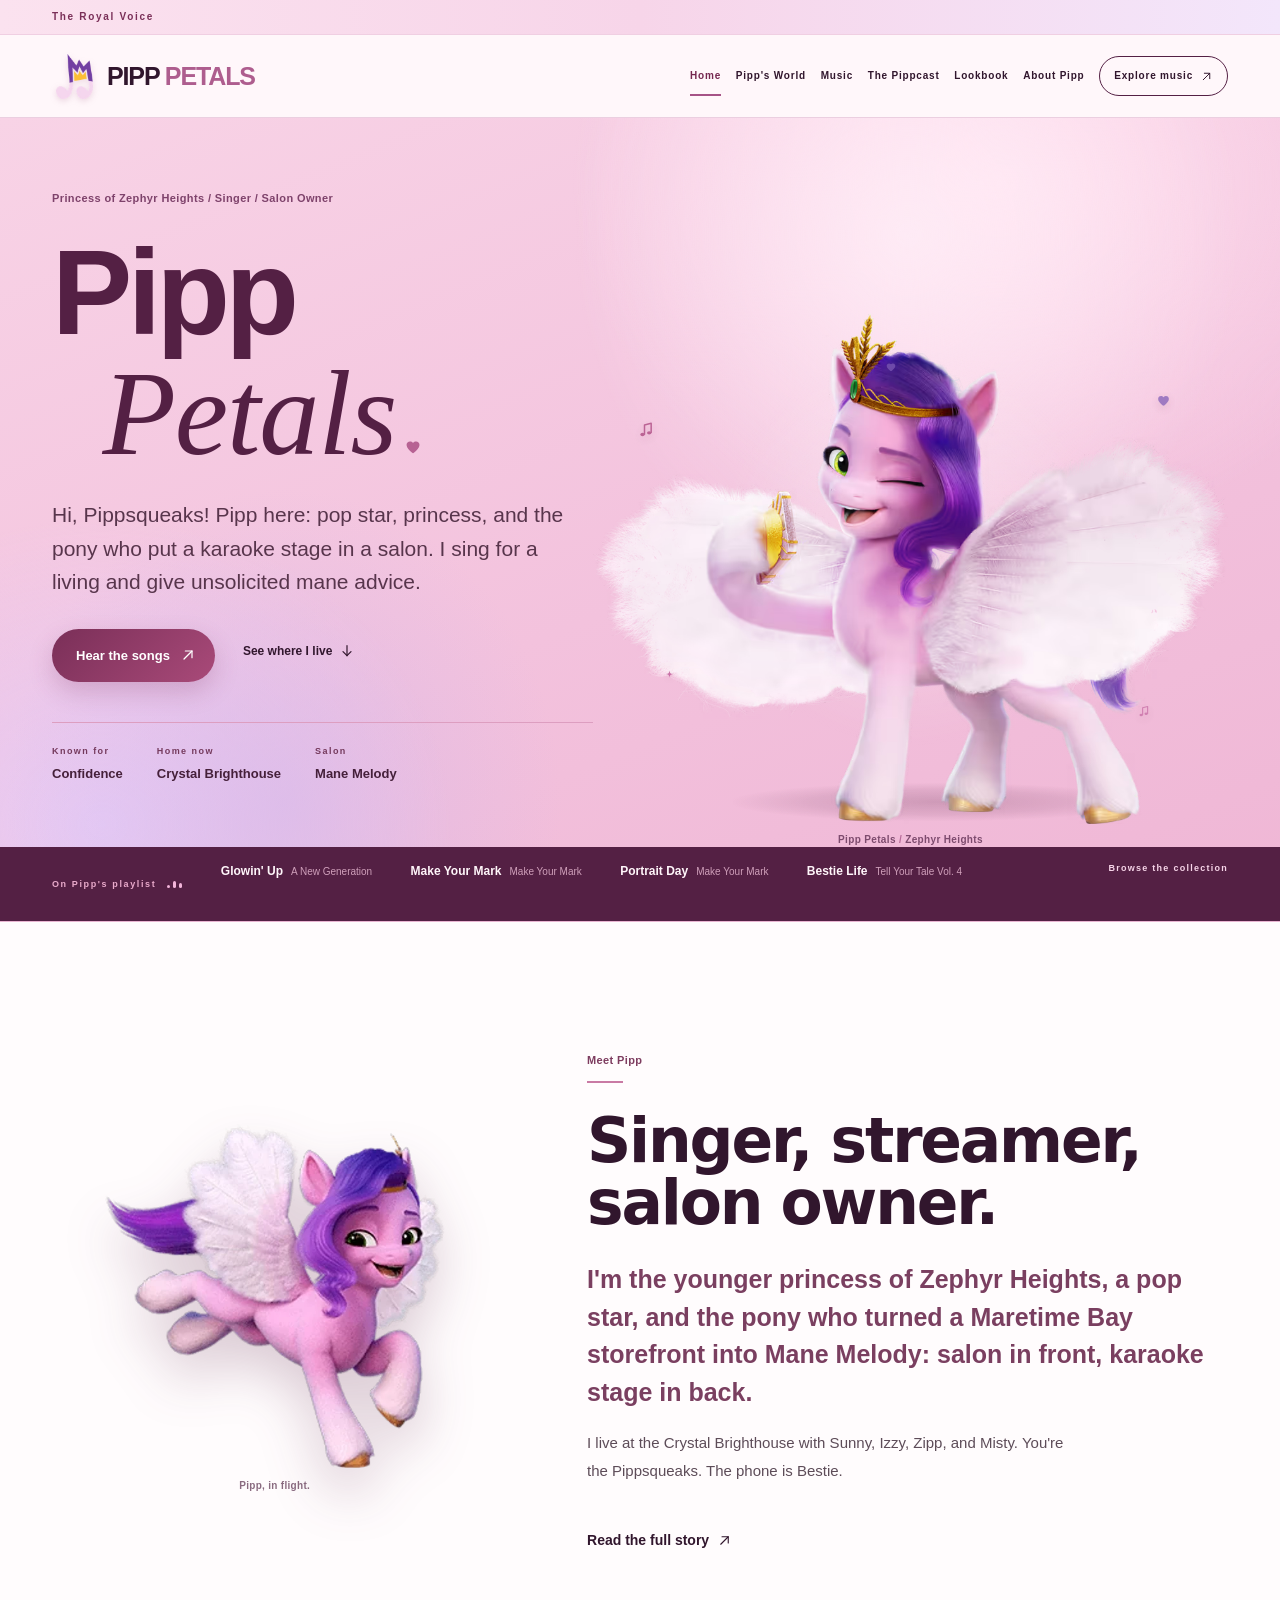
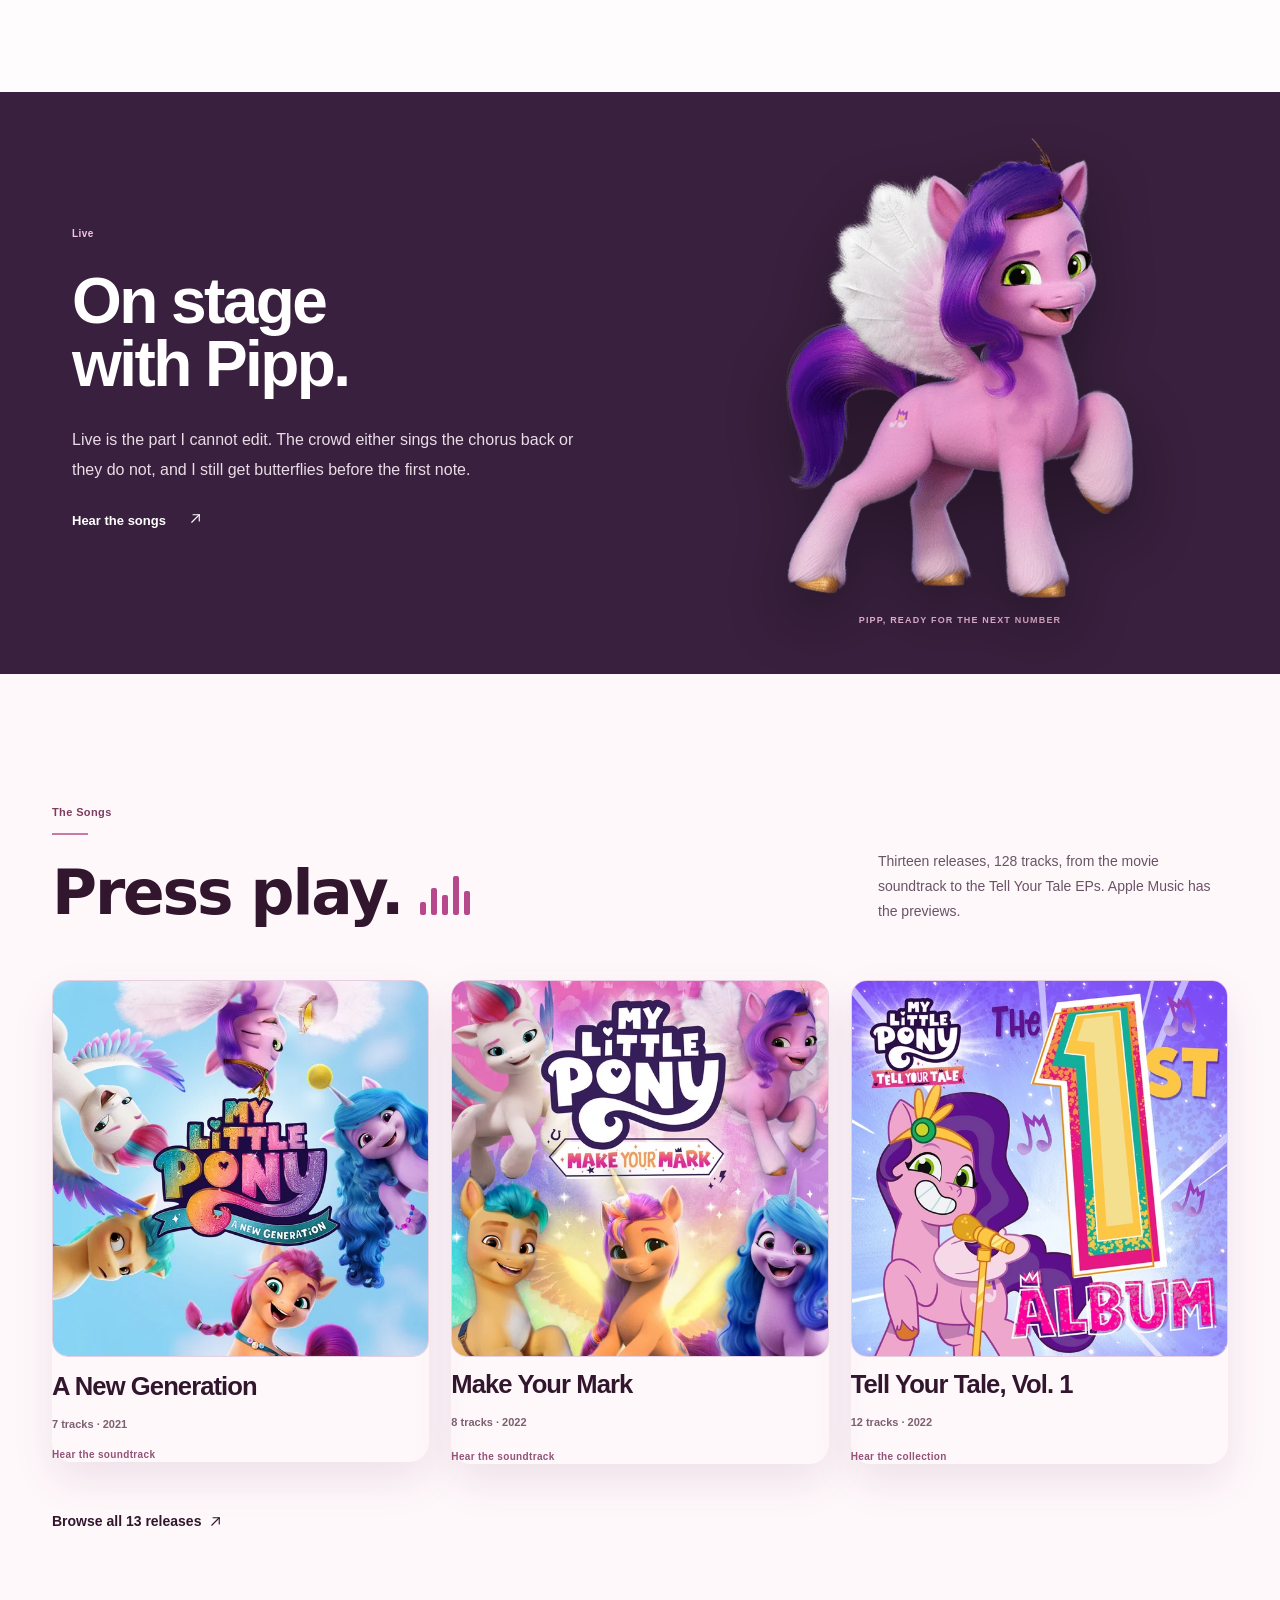
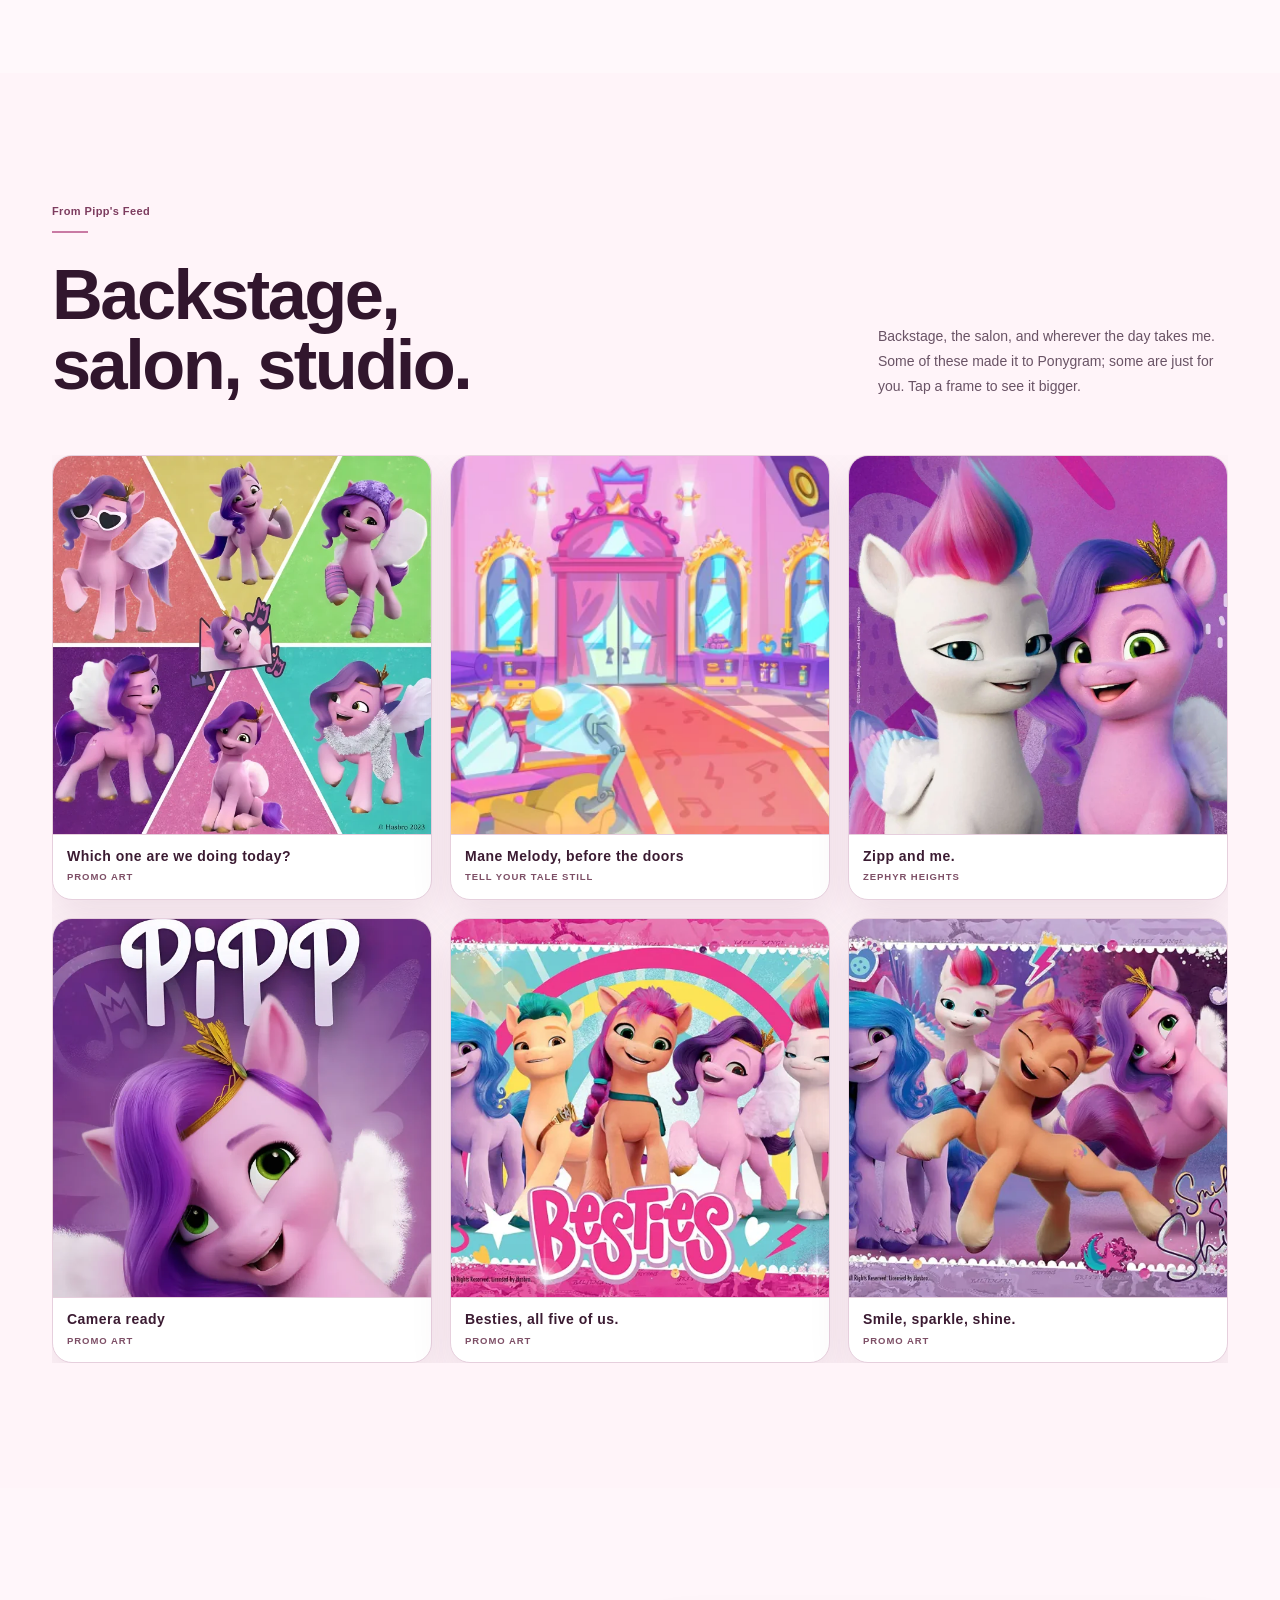
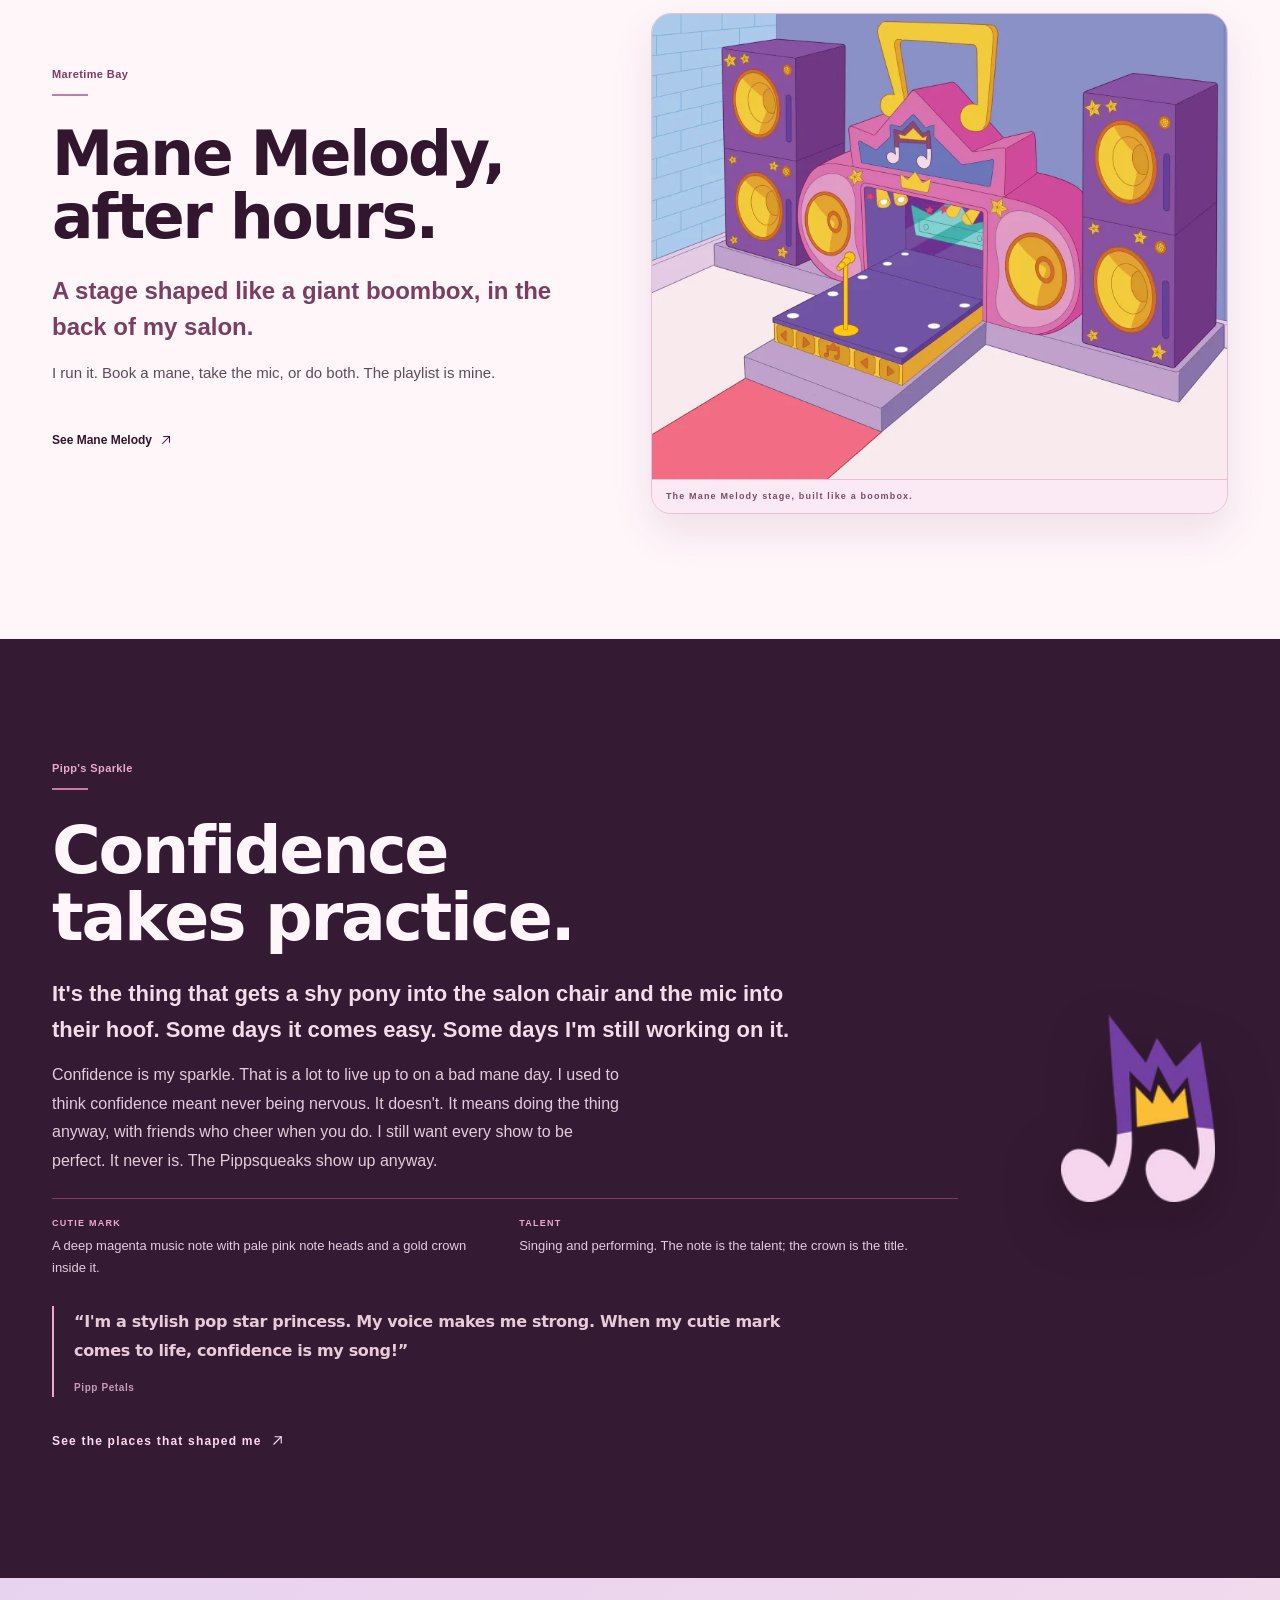
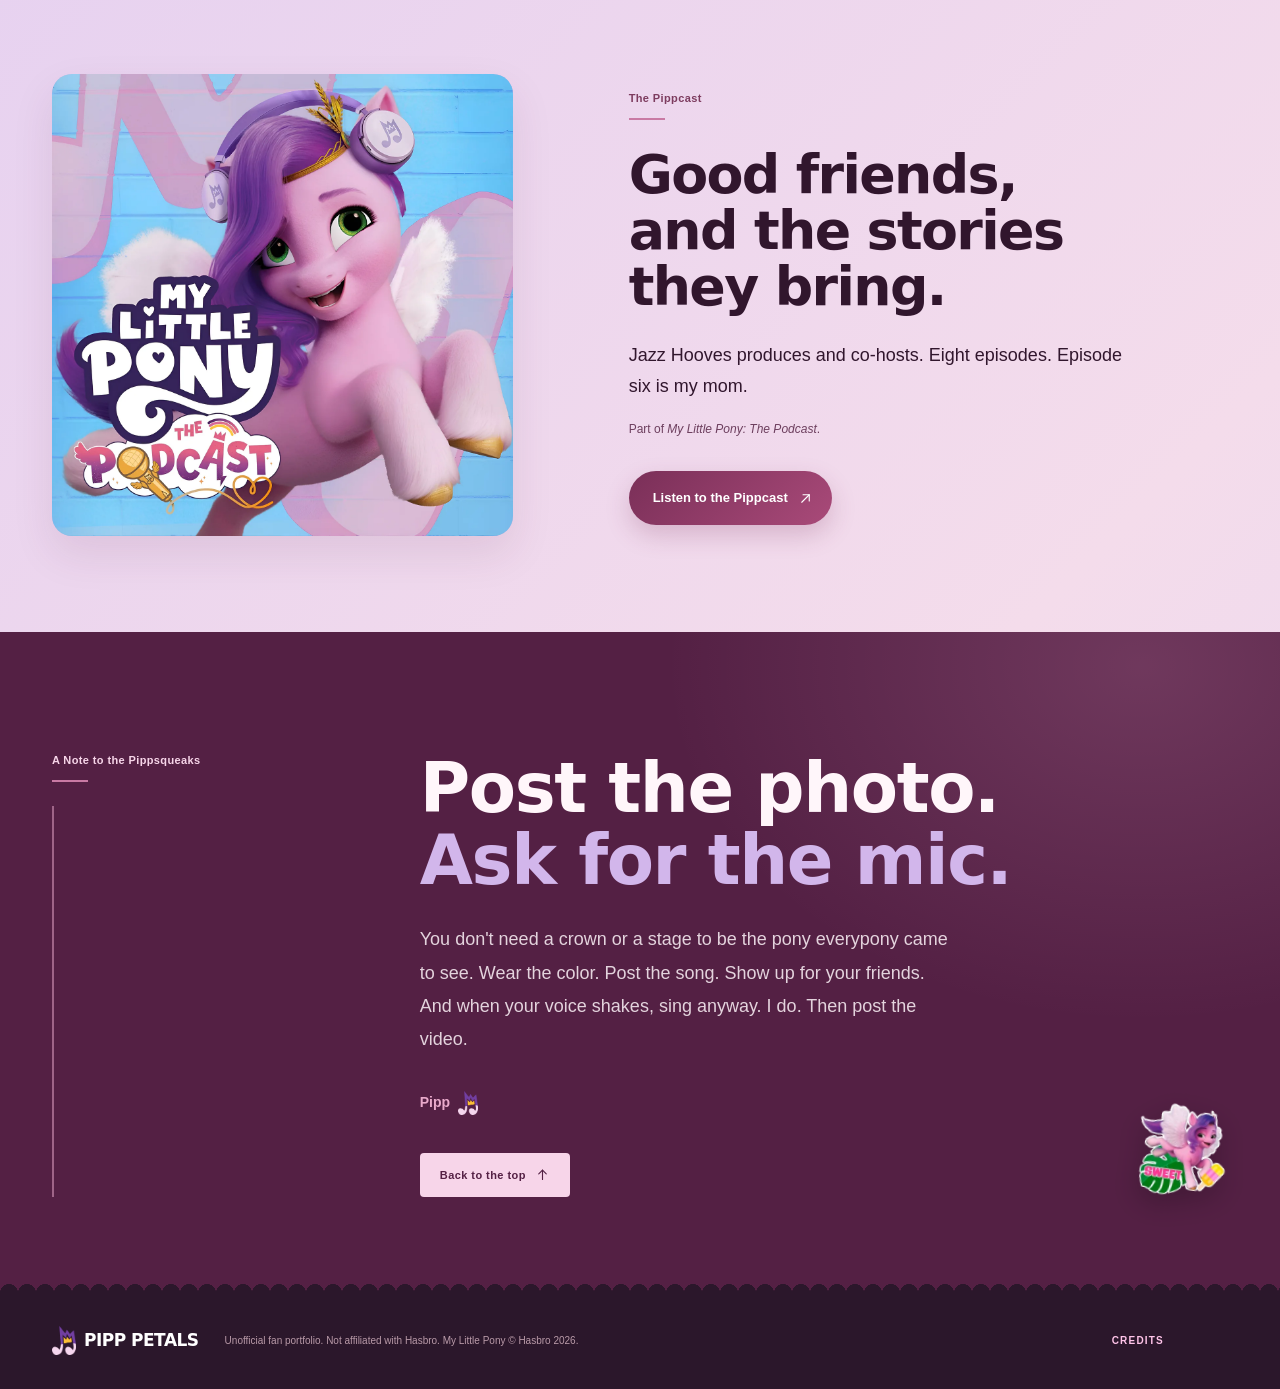
==== commit 8475de04: "deploy: girly visual pass, scroll motion, Pipp boop, and lore-free copy" ====
--- a/index.html
+++ b/index.html
@@ -13,9 +13,9 @@
         document.documentElement.classList.remove('motion-failed');
       });
     </script><link rel="stylesheet" href="/_astro/gallery.cPPnkASS.css">
-<link rel="stylesheet" href="/_astro/about.BNvna_So.css">
-<link rel="stylesheet" href="/_astro/index.CW9o-AYf.css"></head> <body class> <a class="skip-link" href="#main">Skip to content</a> <div class="topline" data-astro-cid-3ef6ksr2> <div class="shell" data-astro-cid-3ef6ksr2> <span data-astro-cid-3ef6ksr2>The Royal Voice</span> </div> </div> <header class="site-header" id="top" data-astro-cid-3ef6ksr2> <div class="shell nav-inner" data-astro-cid-3ef6ksr2> <a class="wordmark" href="/" aria-label="Pipp Petals, home" data-astro-cid-3ef6ksr2> <img class="brand-cutiemark" src="/assets/media/pipp-cutiemark.webp" alt="" width="45" height="55" decoding="async" data-astro-cid-3ef6ksr2> <span data-astro-cid-3ef6ksr2>PIPP <em data-astro-cid-3ef6ksr2>PETALS</em></span> </a> <nav class="main-nav" id="main-nav" aria-label="Main navigation" data-astro-cid-3ef6ksr2> <a href="/" data-nav="home" aria-current="page" data-astro-cid-3ef6ksr2> Home </a><a href="/world/" data-nav="world" data-astro-cid-3ef6ksr2> Pipp&#39;s World </a><a href="/music/" data-nav="music" data-astro-cid-3ef6ksr2> Music </a><a href="/podcast/" data-nav="podcast" data-astro-cid-3ef6ksr2> The Pippcast </a><a href="/lookbook/" data-nav="lookbook" data-astro-cid-3ef6ksr2> Lookbook </a><a href="/about/" data-nav="about" data-astro-cid-3ef6ksr2> About Pipp </a> <a class="nav-cta" href="/music/" data-astro-cid-3ef6ksr2>Explore music <svg class width="13" height="13" viewBox="0 0 24 24" fill="none" aria-hidden="true" focusable="false"> <g stroke="currentColor" stroke-width="1.8" stroke-linecap="round" stroke-linejoin="round"> <path d="M6 18 18 6"></path> <path d="M8 6h10v10"></path> </g>              </svg></a> </nav> <button class="menu-toggle" type="button" aria-expanded="false" aria-controls="mobile-nav" aria-label="Open navigation" data-astro-cid-3ef6ksr2> <span data-astro-cid-3ef6ksr2></span><span data-astro-cid-3ef6ksr2></span> </button> </div> </header> <!-- Mobile drawer: a real overlay, so it can never widen the document. --> <div class="mobile-nav" id="mobile-nav" data-open="false" role="dialog" aria-modal="true" aria-label="Site navigation" inert data-astro-cid-3ef6ksr2> <div class="mobile-nav-inner" data-astro-cid-3ef6ksr2> <p class="mobile-nav-eyebrow" data-astro-cid-3ef6ksr2>Menu</p> <nav aria-label="Mobile navigation" data-astro-cid-3ef6ksr2> <ul data-astro-cid-3ef6ksr2> <li style="--i:0" data-astro-cid-3ef6ksr2> <a href="/" aria-current="page" data-astro-cid-3ef6ksr2> <span class="mobile-nav-index" data-astro-cid-3ef6ksr2>01</span> Home </a> </li><li style="--i:1" data-astro-cid-3ef6ksr2> <a href="/world/" data-astro-cid-3ef6ksr2> <span class="mobile-nav-index" data-astro-cid-3ef6ksr2>02</span> Pipp&#39;s World </a> </li><li style="--i:2" data-astro-cid-3ef6ksr2> <a href="/music/" data-astro-cid-3ef6ksr2> <span class="mobile-nav-index" data-astro-cid-3ef6ksr2>03</span> Music </a> </li><li style="--i:3" data-astro-cid-3ef6ksr2> <a href="/podcast/" data-astro-cid-3ef6ksr2> <span class="mobile-nav-index" data-astro-cid-3ef6ksr2>04</span> The Pippcast </a> </li><li style="--i:4" data-astro-cid-3ef6ksr2> <a href="/lookbook/" data-astro-cid-3ef6ksr2> <span class="mobile-nav-index" data-astro-cid-3ef6ksr2>05</span> Lookbook </a> </li><li style="--i:5" data-astro-cid-3ef6ksr2> <a href="/about/" data-astro-cid-3ef6ksr2> <span class="mobile-nav-index" data-astro-cid-3ef6ksr2>06</span> About Pipp </a> </li> </ul> </nav> <a class="mobile-nav-cta" href="/music/" data-astro-cid-3ef6ksr2>Explore music <svg class width="16" height="16" viewBox="0 0 24 24" fill="none" aria-hidden="true" focusable="false"> <g stroke="currentColor" stroke-width="1.8" stroke-linecap="round" stroke-linejoin="round"> <path d="M6 18 18 6"></path> <path d="M8 6h10v10"></path> </g>              </svg></a> </div> </div>  <main id="main">  <section class="hero hero-v2" aria-labelledby="hero-title" data-astro-cid-j7pv25f6> <div class="shell hero-layout" data-astro-cid-j7pv25f6> <div class="hero-copy" data-astro-cid-j7pv25f6> <p class="hero-overline" data-astro-cid-j7pv25f6>Princess of Zephyr Heights / Singer / Salon Owner</p> <h1 id="hero-title" class="text-display" style="line-height:1.02" data-astro-cid-j7pv25f6> <span class="hero-line" data-astro-cid-j7pv25f6>Pipp</span><span class="hero-line" data-astro-cid-j7pv25f6>Petals<span class="hero-period" data-astro-cid-j7pv25f6>.</span></span> </h1> <p class="hero-intro" data-astro-cid-j7pv25f6>Hi, Pippsqueaks! Pipp here: pop star, princess, and the pony who put a karaoke stage in a salon. Come for the songs. Stay for the mane tips.</p> <div class="hero-actions" data-astro-cid-j7pv25f6> <a class="pill-link" href="/music/" data-astro-cid-j7pv25f6>Hear the songs <svg class width="16" height="16" viewBox="0 0 24 24" fill="none" aria-hidden="true" focusable="false"> <g stroke="currentColor" stroke-width="1.8" stroke-linecap="round" stroke-linejoin="round"> <path d="M6 18 18 6"></path> <path d="M8 6h10v10"></path> </g>              </svg></a> <a class="text-link" href="/world/" data-astro-cid-j7pv25f6>See where I live <svg class width="16" height="16" viewBox="0 0 24 24" fill="none" aria-hidden="true" focusable="false">  <g stroke="currentColor" stroke-width="1.8" stroke-linecap="round" stroke-linejoin="round"> <path d="M12 4v15"></path> <path d="m6 13 6 6 6-6"></path> </g>             </svg></a> </div> <dl class="hero-facts" data-astro-cid-j7pv25f6> <div data-astro-cid-j7pv25f6><dt data-astro-cid-j7pv25f6>Sparkle</dt><dd data-astro-cid-j7pv25f6>Confidence</dd></div> <div data-astro-cid-j7pv25f6><dt data-astro-cid-j7pv25f6>Home now</dt><dd data-astro-cid-j7pv25f6>Crystal Brighthouse</dd></div> <div data-astro-cid-j7pv25f6><dt data-astro-cid-j7pv25f6>Salon</dt><dd data-astro-cid-j7pv25f6>Mane Melody</dd></div> </dl> </div> <div class="hero-art" data-astro-cid-j7pv25f6> <picture class="hero-picture" data-astro-cid-j7pv25f6> <source type="image/avif" srcset="/assets/media/pipp-hero-900.avif 900w, /assets/media/pipp-hero-1300.avif 1300w, /assets/media/pipp-hero-1700.avif 1700w" sizes="(max-width: 850px) 100vw, 52vw" data-astro-cid-j7pv25f6> <source type="image/webp" srcset="/assets/media/pipp-hero-900.webp 900w, /assets/media/pipp-hero-1300.webp 1300w, /assets/media/pipp-hero.webp 1700w" sizes="(max-width: 850px) 100vw, 52vw" data-astro-cid-j7pv25f6> <img class="hero-pony" src="/assets/media/pipp-hero.webp" width="1700" height="1370" alt="Pipp Petals winking with one hoof raised, her wings spread, and a golden tiara" fetchpriority="high" data-astro-cid-j7pv25f6> </picture> <div class="hero-floats" aria-hidden="true" data-astro-cid-j7pv25f6> <span class="hero-float hero-float--1" data-astro-cid-j7pv25f6><svg class width="20" height="20" viewBox="0 0 24 24" fill="none" aria-hidden="true" focusable="false">              <g stroke="currentColor" stroke-width="1.8" stroke-linecap="round" stroke-linejoin="round"> <path d="M9 17V6l8-2v11"></path> <ellipse cx="6.6" cy="17.4" rx="2.6" ry="2" fill="currentColor" stroke="none"></ellipse> <ellipse cx="14.6" cy="15.4" rx="2.6" ry="2" fill="currentColor" stroke="none"></ellipse> </g> </svg></span> <span class="hero-float hero-float--2" data-astro-cid-j7pv25f6><svg class width="16" height="16" viewBox="0 0 24 24" fill="none" aria-hidden="true" focusable="false">      <path d="M12 2.6c.7 4.6 1.7 6.1 6.4 6.8-4.7.7-5.7 2.2-6.4 6.8-.7-4.6-1.7-6.1-6.4-6.8 4.7-.7 5.7-2.2 6.4-6.8Z" fill="currentColor"></path>         </svg></span> <span class="hero-float hero-float--3" data-astro-cid-j7pv25f6><svg class width="15" height="15" viewBox="0 0 24 24" fill="none" aria-hidden="true" focusable="false">              <g stroke="currentColor" stroke-width="1.8" stroke-linecap="round" stroke-linejoin="round"> <path d="M9 17V6l8-2v11"></path> <ellipse cx="6.6" cy="17.4" rx="2.6" ry="2" fill="currentColor" stroke="none"></ellipse> <ellipse cx="14.6" cy="15.4" rx="2.6" ry="2" fill="currentColor" stroke="none"></ellipse> </g> </svg></span> <span class="hero-float hero-float--4" data-astro-cid-j7pv25f6><svg class width="13" height="13" viewBox="0 0 24 24" fill="none" aria-hidden="true" focusable="false">      <path d="M12 2.6c.7 4.6 1.7 6.1 6.4 6.8-4.7.7-5.7 2.2-6.4 6.8-.7-4.6-1.7-6.1-6.4-6.8 4.7-.7 5.7-2.2 6.4-6.8Z" fill="currentColor"></path>         </svg></span> <span class="hero-float hero-float--5" data-astro-cid-j7pv25f6><svg class width="13" height="13" viewBox="0 0 24 24" fill="none" aria-hidden="true" focusable="false">              <g stroke="currentColor" stroke-width="1.8" stroke-linecap="round" stroke-linejoin="round"> <path d="M9 17V6l8-2v11"></path> <ellipse cx="6.6" cy="17.4" rx="2.6" ry="2" fill="currentColor" stroke="none"></ellipse> <ellipse cx="14.6" cy="15.4" rx="2.6" ry="2" fill="currentColor" stroke="none"></ellipse> </g> </svg></span> </div> <p class="hero-image-caption" data-astro-cid-j7pv25f6>Pipp Petals <span aria-hidden="true" data-astro-cid-j7pv25f6>/</span> Zephyr Heights</p> </div> </div> <div class="setlist" data-astro-cid-j7pv25f6> <div class="shell setlist-inner" data-astro-cid-j7pv25f6> <p class="setlist-label" data-astro-cid-j7pv25f6>On Pipp's playlist <span class="eq eq--setlist" aria-hidden="true" data-astro-cid-j7pv25f6><i data-astro-cid-j7pv25f6></i><i data-astro-cid-j7pv25f6></i><i data-astro-cid-j7pv25f6></i></span></p> <ul data-astro-cid-j7pv25f6> <li data-astro-cid-j7pv25f6><a href="/music/#my-little-pony-a-new-generation-original-motion-picture-soundtrack" data-astro-cid-j7pv25f6><b data-astro-cid-j7pv25f6>Glowin' Up</b><span data-astro-cid-j7pv25f6>A New Generation</span></a></li> <li data-astro-cid-j7pv25f6><a href="/music/#make-your-mark" data-astro-cid-j7pv25f6><b data-astro-cid-j7pv25f6>Make Your Mark</b><span data-astro-cid-j7pv25f6>Make Your Mark</span></a></li> <li data-astro-cid-j7pv25f6><a href="/music/#make-your-mark" data-astro-cid-j7pv25f6><b data-astro-cid-j7pv25f6>Portrait Day</b><span data-astro-cid-j7pv25f6>Make Your Mark</span></a></li> <li data-astro-cid-j7pv25f6><a href="/music/#tell-your-tale-vol-4-ep" data-astro-cid-j7pv25f6><b data-astro-cid-j7pv25f6>Bestie Life</b><span data-astro-cid-j7pv25f6>Tell Your Tale Vol. 4</span></a></li> </ul> <a class="setlist-all" href="/music/" data-astro-cid-j7pv25f6>Browse the collection</a> </div> </div> </section> <section class="section about" id="about" data-animate data-astro-cid-j7pv25f6> <div class="shell intro-grid" data-astro-cid-j7pv25f6> <figure class="intro-poster intro-photo intro-photo--flight reveal-image" data-drift="1" data-astro-cid-j7pv25f6> <img height="540" width="532" loading="lazy" decoding="async" src="/assets/media/pipp-render-flight-2x.webp" alt="Pipp Petals in flight, wings spread and smiling" data-astro-cid-j7pv25f6> <figcaption data-astro-cid-j7pv25f6>Pipp, in flight.</figcaption> </figure> <div class="intro-copy reveal-text" data-astro-cid-j7pv25f6> <span class="section-label" data-astro-cid-j7pv25f6>Meet Pipp</span> <h2 class="intro-title" data-astro-cid-j7pv25f6>Singer, streamer, salon owner.</h2> <p class="lead" data-astro-cid-j7pv25f6>I'm the younger princess of Zephyr Heights, a pop star, and the pony who turned a Maretime Bay storefront into Mane Melody: salon in front, karaoke stage in back.</p> <p data-astro-cid-j7pv25f6>I live at the Crystal Brighthouse with Sunny, Izzy, Zipp, and Misty. You're the Pippsqueaks. The phone is Bestie.</p> <a class="editorial-link intro-link" href="/about/" data-astro-cid-j7pv25f6>Read the full story <svg class width="15" height="15" viewBox="0 0 24 24" fill="none" aria-hidden="true" focusable="false"> <g stroke="currentColor" stroke-width="1.8" stroke-linecap="round" stroke-linejoin="round"> <path d="M6 18 18 6"></path> <path d="M8 6h10v10"></path> </g>              </svg></a> </div> </div> </section> <section class="stage" id="stage" data-animate data-astro-cid-j7pv25f6> <div class="stage-image reveal-image" data-astro-cid-j7pv25f6> <img height="585" width="443" loading="lazy" decoding="async" src="/assets/media/pipp-render-standing.webp" alt="Pipp Petals standing with one front hoof raised and her wings spread" data-astro-cid-j7pv25f6> <p class="stage-caption" data-astro-cid-j7pv25f6>Pipp, ready for the next number</p> </div> <div class="stage-shade" data-astro-cid-j7pv25f6></div> <div class="shell stage-content reveal-text" data-astro-cid-j7pv25f6> <p class="stage-kicker" data-astro-cid-j7pv25f6>Live</p> <h2 data-astro-cid-j7pv25f6>On stage with Pipp.</h2> <p data-astro-cid-j7pv25f6>From the Zephyr Heights Royal Gala to Bridlewoodstock to my own salon stage. Different crowds, same job: give them a chorus they can sing back. I still get butterflies before the first note. I just put them in the intro.</p> <a class="stage-link" href="/music/" data-astro-cid-j7pv25f6>Hear the songs <svg class width="15" height="15" viewBox="0 0 24 24" fill="none" aria-hidden="true" focusable="false"> <g stroke="currentColor" stroke-width="1.8" stroke-linecap="round" stroke-linejoin="round"> <path d="M6 18 18 6"></path> <path d="M8 6h10v10"></path> </g>              </svg></a> </div> </section> <section class="section music" id="music" data-astro-cid-j7pv25f6> <div class="shell" data-astro-cid-j7pv25f6> <div class="section-intro reveal-text" data-astro-cid-j7pv25f6> <div data-astro-cid-j7pv25f6> <span class="section-label" data-astro-cid-j7pv25f6>The Songs</span> <h2 class="music-title" data-astro-cid-j7pv25f6>Press play.<span class="eq" aria-hidden="true" data-astro-cid-j7pv25f6><i data-astro-cid-j7pv25f6></i><i data-astro-cid-j7pv25f6></i><i data-astro-cid-j7pv25f6></i><i data-astro-cid-j7pv25f6></i><i data-astro-cid-j7pv25f6></i></span></h2> </div> <p data-astro-cid-j7pv25f6>Thirteen releases, 128 tracks. Some are mine, some are the whole cast, and a few are soundtrack pieces that share the album. Apple Music has the previews.</p> </div> <div class="record-cards record-cards--editorial reveal-group" data-astro-cid-j7pv25f6> <a class="record-card record-card--lead" href="/music/#my-little-pony-a-new-generation-original-motion-picture-soundtrack" data-astro-cid-j7pv25f6> <figure class="record-art" data-astro-cid-j7pv25f6><img src="/assets/media/album-my-little-pony-a-new-generation-original-motion-picture-soundtrack.webp" srcset="/assets/media/album-my-little-pony-a-new-generation-original-motion-picture-soundtrack.webp 600w, /assets/media/album-my-little-pony-a-new-generation-original-motion-picture-soundtrack-900.webp 900w, /assets/media/album-my-little-pony-a-new-generation-original-motion-picture-soundtrack-1400.webp 1400w" sizes="(max-width: 1000px) 92vw, 42vw" width="600" height="600" alt="Cover of the A New Generation soundtrack" loading="lazy" decoding="async" data-astro-cid-j7pv25f6></figure> <span class="record-name" data-astro-cid-j7pv25f6>A New Generation</span><span class="record-meta" data-astro-cid-j7pv25f6>7 tracks · 2021</span><span class="record-action" data-astro-cid-j7pv25f6>Hear the soundtrack</span> </a> <div class="record-stack" data-astro-cid-j7pv25f6> <a class="record-card record-card--row" href="/music/#make-your-mark" data-astro-cid-j7pv25f6> <figure class="record-art" data-astro-cid-j7pv25f6><img src="/assets/media/album-make-your-mark.webp" srcset="/assets/media/album-make-your-mark.webp 600w, /assets/media/album-make-your-mark-900.webp 900w, /assets/media/album-make-your-mark-1400.webp 1400w" sizes="(max-width: 680px) 92vw, (max-width: 1000px) 45vw, 22vw" width="600" height="600" alt="Cover of the Make Your Mark soundtrack" loading="lazy" decoding="async" data-astro-cid-j7pv25f6></figure> <span data-astro-cid-j7pv25f6><span class="record-name" data-astro-cid-j7pv25f6>Make Your Mark</span><span class="record-meta" data-astro-cid-j7pv25f6>8 tracks · 2022</span><span class="record-action" data-astro-cid-j7pv25f6>Hear the soundtrack</span></span> </a> <a class="record-card record-card--row" href="/music/#tell-your-tale-vol-1" data-astro-cid-j7pv25f6> <figure class="record-art" data-astro-cid-j7pv25f6><img src="/assets/media/album-tell-your-tale-vol-1.webp" srcset="/assets/media/album-tell-your-tale-vol-1.webp 600w, /assets/media/album-tell-your-tale-vol-1-900.webp 900w, /assets/media/album-tell-your-tale-vol-1-1400.webp 1400w" sizes="(max-width: 680px) 92vw, (max-width: 1000px) 45vw, 22vw" width="600" height="600" alt="Cover of Tell Your Tale, Vol. 1" loading="lazy" decoding="async" data-astro-cid-j7pv25f6></figure> <span data-astro-cid-j7pv25f6><span class="record-name" data-astro-cid-j7pv25f6>Tell Your Tale, Vol. 1</span><span class="record-meta" data-astro-cid-j7pv25f6>12 tracks · 2022</span><span class="record-action" data-astro-cid-j7pv25f6>Hear the collection</span></span> </a> </div> </div> <a class="editorial-link" href="/music/" data-astro-cid-j7pv25f6>Browse all 13 releases <svg class width="15" height="15" viewBox="0 0 24 24" fill="none" aria-hidden="true" focusable="false"> <g stroke="currentColor" stroke-width="1.8" stroke-linecap="round" stroke-linejoin="round"> <path d="M6 18 18 6"></path> <path d="M8 6h10v10"></path> </g>              </svg></a> </div> </section> <section class="section feed" id="feed" data-astro-cid-j7pv25f6> <div class="shell" data-astro-cid-j7pv25f6> <div class="section-intro reveal-text" data-astro-cid-j7pv25f6> <div data-astro-cid-j7pv25f6> <span class="section-label" data-astro-cid-j7pv25f6>From Pipp's Feed</span> <h2 data-astro-cid-j7pv25f6>Backstage, salon, studio.</h2> </div> <p data-astro-cid-j7pv25f6>Backstage, the salon, and wherever the day takes me. Some of these made it to Ponygram; some are just for you. Tap a frame to see it bigger.</p> </div> <div class="feed-rail reveal-group" data-embla data-gallery data-astro-cid-j7pv25f6> <div class="embla-viewport" data-embla-viewport data-astro-cid-j7pv25f6> <div class="embla-container feed-grid" data-embla-container data-astro-cid-j7pv25f6> <figure class="feed-card" data-astro-cid-j7pv25f6> <a href="/assets/media/pipp-looks.webp" data-pswp-width="1400" data-pswp-height="1400" aria-label="Open: a look for every mood" data-astro-cid-j7pv25f6> <img height="1400" width="1400" loading="lazy" decoding="async" src="/assets/media/pipp-looks-640.webp" srcset="/assets/media/pipp-looks-640.webp 640w, /assets/media/pipp-looks.webp 1400w" sizes="(max-width: 680px) 84vw, (max-width: 1000px) 45vw, 30vw" alt="A collage of Pipp Petals in six different outfits and moods" data-astro-cid-j7pv25f6> </a> <figcaption data-astro-cid-j7pv25f6><strong data-astro-cid-j7pv25f6>Which one are we doing today?</strong><span data-astro-cid-j7pv25f6>Promo art</span></figcaption> </figure> <figure class="feed-card" data-astro-cid-j7pv25f6> <a href="/assets/media/pipp-salon.webp" data-pswp-width="1600" data-pswp-height="900" aria-label="Open: Mane Melody before the doors" data-astro-cid-j7pv25f6> <img height="900" width="1600" loading="lazy" decoding="async" src="/assets/media/pipp-salon-640.webp" srcset="/assets/media/pipp-salon-640.webp 640w, /assets/media/pipp-salon.webp 1600w" sizes="(max-width: 680px) 84vw, (max-width: 1000px) 45vw, 30vw" alt="The inside of Mane Melody: pink walls, gold mirrors, styling chairs and a red carpet" data-astro-cid-j7pv25f6> </a> <figcaption data-astro-cid-j7pv25f6><strong data-astro-cid-j7pv25f6>Mane Melody, before the doors</strong><span data-astro-cid-j7pv25f6>Tell Your Tale still</span></figcaption> </figure> <figure class="feed-card" data-astro-cid-j7pv25f6> <a href="/assets/media/zipp-pipp-closeup.webp" data-pswp-width="1323" data-pswp-height="1323" aria-label="Open: Zipp and me" data-astro-cid-j7pv25f6> <img height="1323" width="1323" loading="lazy" decoding="async" src="/assets/media/zipp-pipp-closeup-640.webp" srcset="/assets/media/zipp-pipp-closeup-640.webp 640w, /assets/media/zipp-pipp-closeup.webp 1323w" sizes="(max-width: 680px) 84vw, (max-width: 1000px) 45vw, 30vw" alt="Zipp Storm and Pipp Petals smiling together" data-astro-cid-j7pv25f6> </a> <figcaption data-astro-cid-j7pv25f6><strong data-astro-cid-j7pv25f6>Zipp and me.</strong><span data-astro-cid-j7pv25f6>Zephyr Heights</span></figcaption> </figure> <figure class="feed-card" data-astro-cid-j7pv25f6> <a href="/assets/media/pipp-cover.webp" data-pswp-width="1400" data-pswp-height="1731" aria-label="Open: camera ready" data-astro-cid-j7pv25f6> <img height="1731" width="1400" loading="lazy" decoding="async" src="/assets/media/pipp-cover-640.webp" srcset="/assets/media/pipp-cover-640.webp 640w, /assets/media/pipp-cover.webp 1400w" sizes="(max-width: 680px) 84vw, (max-width: 1000px) 45vw, 30vw" alt="Pipp Petals with her violet mane against a purple backdrop" data-astro-cid-j7pv25f6> </a> <figcaption data-astro-cid-j7pv25f6><strong data-astro-cid-j7pv25f6>Camera ready</strong><span data-astro-cid-j7pv25f6>Promo art</span></figcaption> </figure> <figure class="feed-card" feed-card--contain feed-card--besties" data-astro-cid-j7pv25f6> <a href="/assets/media/pipp-besties.webp" data-pswp-width="1400" data-pswp-height="1042" aria-label="Open: Besties group art" data-astro-cid-j7pv25f6> <img height="1042" width="1400" loading="lazy" decoding="async" src="/assets/media/pipp-besties-700.webp" srcset="/assets/media/pipp-besties-700.webp 700w, /assets/media/pipp-besties.webp 1400w" sizes="(max-width: 680px) 84vw, (max-width: 1000px) 45vw, 30vw" alt="Pipp Petals with Sunny, Izzy, Hitch, and Zipp in Besties group artwork" data-astro-cid-j7pv25f6> </a> <figcaption data-astro-cid-j7pv25f6><strong data-astro-cid-j7pv25f6>Besties, all five of us.</strong><span data-astro-cid-j7pv25f6>Promo art</span></figcaption> </figure> <figure class="feed-card" feed-card--contain feed-card--smile" data-astro-cid-j7pv25f6> <a href="/assets/media/pipp-smile.webp" data-pswp-width="1400" data-pswp-height="1046" aria-label="Open: Smile, Sparkle, Shine group art" data-astro-cid-j7pv25f6> <img height="1046" width="1400" loading="lazy" decoding="async" src="/assets/media/pipp-smile-700.webp" srcset="/assets/media/pipp-smile-700.webp 700w, /assets/media/pipp-smile.webp 1400w" sizes="(max-width: 680px) 84vw, (max-width: 1000px) 45vw, 30vw" alt="Pipp Petals with Sunny, Izzy, and Zipp under a Smile, Sparkle, Shine banner" data-astro-cid-j7pv25f6> </a> <figcaption data-astro-cid-j7pv25f6><strong data-astro-cid-j7pv25f6>Smile, sparkle, shine.</strong><span data-astro-cid-j7pv25f6>Promo art</span></figcaption> </figure> </div> </div> <div class="embla-controls" data-astro-cid-j7pv25f6> <button type="button" data-embla-prev aria-label="Previous frame" data-astro-cid-j7pv25f6><svg class width="18" height="18" viewBox="0 0 24 24" fill="none" aria-hidden="true" focusable="false">    <g stroke="currentColor" stroke-width="1.8" stroke-linecap="round" stroke-linejoin="round"> <path d="M20 12H5"></path> <path d="m11 6-6 6 6 6"></path> </g>           </svg></button> <p data-embla-status aria-live="polite" data-astro-cid-j7pv25f6>1 / 9</p> <button type="button" data-embla-next aria-label="Next frame" data-astro-cid-j7pv25f6><svg class width="18" height="18" viewBox="0 0 24 24" fill="none" aria-hidden="true" focusable="false">     <g stroke="currentColor" stroke-width="1.8" stroke-linecap="round" stroke-linejoin="round"> <path d="M4 12h15"></path> <path d="m13 6 6 6-6 6"></path> </g>          </svg></button> </div> </div> </div> </section> <section class="section melody-feature" id="melody" data-astro-cid-j7pv25f6> <div class="shell melody-grid" data-astro-cid-j7pv25f6> <div class="melody-copy reveal-text" data-astro-cid-j7pv25f6> <span class="section-label" data-astro-cid-j7pv25f6>Maretime Bay</span> <h2 data-astro-cid-j7pv25f6>The salon with a stage in it.</h2> <p class="lead" data-astro-cid-j7pv25f6>White brick outside, pink walls and a red carpet inside, and a stage shaped like a giant boombox.</p> <p data-astro-cid-j7pv25f6>I run it. Book a mane, take the mic, or do both. The playlist is mine.</p> <a class="underline-link" href="/world/#mane-melody" data-astro-cid-j7pv25f6>See Mane Melody <svg class width="14" height="14" viewBox="0 0 24 24" fill="none" aria-hidden="true" focusable="false"> <g stroke="currentColor" stroke-width="1.8" stroke-linecap="round" stroke-linejoin="round"> <path d="M6 18 18 6"></path> <path d="M8 6h10v10"></path> </g>              </svg></a> </div> <figure class="melody-photo reveal-image" data-astro-cid-j7pv25f6> <img height="1294" width="1600" loading="lazy" src="/assets/media/pipp-melody-800.webp" alt="The Mane Melody stage, shaped like a giant pink and purple boombox" decoding="async" srcset="/assets/media/pipp-melody-800.webp 800w, /assets/media/pipp-melody.webp 1600w" sizes="(max-width: 850px) 100vw, 52vw" data-astro-cid-j7pv25f6> <figcaption data-astro-cid-j7pv25f6>The Mane Melody stage, built like a boombox.</figcaption> </figure> </div> </section> <section class="confidence" aria-labelledby="confidence-title" data-animate data-astro-cid-j7pv25f6> <div class="shell confidence-grid" data-astro-cid-j7pv25f6> <div class="confidence-copy reveal-text" data-astro-cid-j7pv25f6> <span class="section-label" data-astro-cid-j7pv25f6>Pipp's Sparkle</span> <h2 id="confidence-title" data-astro-cid-j7pv25f6>Confidence takes practice.</h2> <p class="confidence-lead" data-astro-cid-j7pv25f6>It's the thing that gets a shy pony into the salon chair and the mic into their hoof. Some days it comes easy. Some days I'm still working on it.</p> <p data-astro-cid-j7pv25f6>Confidence is my sparkle. That is a lot to live up to on a bad mane day. I used to think confidence meant never being nervous. It doesn't. It means doing the thing anyway, with friends who cheer when you do. I still want every show to be perfect. It never is. The Pippsqueaks show up anyway.</p> <dl class="confidence-facts" data-astro-cid-j7pv25f6> <div data-astro-cid-j7pv25f6> <dt data-astro-cid-j7pv25f6>Cutie mark</dt> <dd data-astro-cid-j7pv25f6>A deep magenta music note with pale pink note heads and a gold crown inside it.</dd> </div> <div data-astro-cid-j7pv25f6> <dt data-astro-cid-j7pv25f6>Talent</dt> <dd data-astro-cid-j7pv25f6>Singing and performing. The note is the talent; the crown is the title.</dd> </div> </dl> <blockquote class="pull-quote" data-astro-cid-j7pv25f6> <p data-astro-cid-j7pv25f6>“I'm a stylish pop star princess. My voice makes me strong. When my cutie mark comes to life, confidence is my song!”</p> <footer data-astro-cid-j7pv25f6>Pipp Petals</footer> </blockquote> <a class="confidence-link" href="/world/" data-astro-cid-j7pv25f6>See the places that shaped me <svg class width="15" height="15" viewBox="0 0 24 24" fill="none" aria-hidden="true" focusable="false"> <g stroke="currentColor" stroke-width="1.8" stroke-linecap="round" stroke-linejoin="round"> <path d="M6 18 18 6"></path> <path d="M8 6h10v10"></path> </g>              </svg></a> </div> <figure class="confidence-mark reveal-image" data-astro-cid-j7pv25f6> <img src="/assets/media/pipp-cutiemark.webp" width="120" height="146" alt="Pipp's cutie mark: a deep magenta music note with pale pink note heads and a gold crown" loading="lazy" decoding="async" data-astro-cid-j7pv25f6> <figcaption data-astro-cid-j7pv25f6>A deep magenta music note, pale pink note heads, gold crown.</figcaption> </figure> </div> </section> <section class="podcast-teaser" data-animate data-astro-cid-j7pv25f6> <div class="shell podcast-teaser-inner" data-astro-cid-j7pv25f6> <figure class="teaser-art reveal-image" data-astro-cid-j7pv25f6> <img src="/assets/media/pipp-podcast.webp" alt="The Pippcast artwork: Pipp Petals in purple headphones" loading="lazy" decoding="async" width="1400" height="1400" data-astro-cid-j7pv25f6> </figure> <div class="teaser-copy reveal-text" data-astro-cid-j7pv25f6> <span class="section-label" data-astro-cid-j7pv25f6>The Pippcast</span> <h2 data-astro-cid-j7pv25f6>Good friends, and the stories they bring.</h2> <p data-astro-cid-j7pv25f6>I sit down with friends, creators, and whichever pony has a good story. Jazz Hooves produces and co-hosts. Eight episodes, all on the official feed.</p> <p class="teaser-note" data-astro-cid-j7pv25f6>Part of <em data-astro-cid-j7pv25f6>My Little Pony: The Podcast</em>.</p> <a class="pill-link" href="/podcast/" data-astro-cid-j7pv25f6>Listen to the Pippcast <svg class width="15" height="15" viewBox="0 0 24 24" fill="none" aria-hidden="true" focusable="false"> <g stroke="currentColor" stroke-width="1.8" stroke-linecap="round" stroke-linejoin="round"> <path d="M6 18 18 6"></path> <path d="M8 6h10v10"></path> </g>              </svg></a> </div> </div> </section> <section id="pippsqueaks" class="note-panel" data-animate data-astro-cid-j7pv25f6> <div class="shell note-grid" data-astro-cid-j7pv25f6> <aside class="note-side" data-astro-cid-j7pv25f6> <p class="section-label" data-astro-cid-j7pv25f6>A Note to the Pippsqueaks</p> <span class="note-rule" aria-hidden="true" data-astro-cid-j7pv25f6></span> </aside> <div class="note-body reveal-text" data-astro-cid-j7pv25f6> <img class="note-sticker" src="/assets/media/pipp-sticker-sweet-128.webp" width="128" height="128" alt="" aria-hidden="true" loading="lazy" decoding="async" data-astro-cid-j7pv25f6> <h2 class="note-title" data-astro-cid-j7pv25f6>Post the photo.<br data-astro-cid-j7pv25f6><em data-astro-cid-j7pv25f6>Ask for the mic.</em></h2> <p class="note-copy" data-astro-cid-j7pv25f6>You don't need a crown or a stage to be the pony everypony came to see. Wear the color. Post the song. Show up for your friends. And when your voice shakes, sing anyway. I do. Then post the video.</p> <p class="note-sign" data-astro-cid-j7pv25f6><span data-astro-cid-j7pv25f6>Pipp</span><img src="/assets/media/pipp-cutiemark.webp" width="24" height="29" alt="" loading="lazy" decoding="async" data-astro-cid-j7pv25f6></p> <a href="#top" class="note-btn" data-astro-cid-j7pv25f6>Back to the top <svg class width="15" height="15" viewBox="0 0 24 24" fill="none" aria-hidden="true" focusable="false">   <g stroke="currentColor" stroke-width="1.8" stroke-linecap="round" stroke-linejoin="round"> <path d="M12 20V5"></path> <path d="m6 11 6-6 6 6"></path> </g>            </svg></a> </div> </div> </section> <script type="module" src="/_astro/index.astro_astro_type_script_index_0_lang.DQsB1YSK.js"></script>  </main> <footer class="footer" data-astro-cid-sz7xmlte> <div class="shell footer-inner" data-astro-cid-sz7xmlte> <a href="/" class="footer-brand" aria-label="Pipp Petals, home" data-astro-cid-sz7xmlte> <img src="/assets/media/pipp-cutiemark.webp" alt="" width="24" height="30" loading="lazy" decoding="async" data-astro-cid-sz7xmlte>
+<link rel="stylesheet" href="/_astro/about.BOYUqMQH.css">
+<link rel="stylesheet" href="/_astro/index.J3492keE.css"></head> <body class> <div class="scroll-progress" aria-hidden="true"><span data-scroll-progress></span></div> <a class="skip-link" href="#main">Skip to content</a> <div class="topline" data-astro-cid-3ef6ksr2> <div class="shell" data-astro-cid-3ef6ksr2> <span data-astro-cid-3ef6ksr2>The Royal Voice</span> </div> </div> <header class="site-header" id="top" data-astro-cid-3ef6ksr2> <div class="shell nav-inner" data-astro-cid-3ef6ksr2> <a class="wordmark" href="/" aria-label="Pipp Petals, home" data-astro-cid-3ef6ksr2> <img class="brand-cutiemark" src="/assets/media/pipp-cutiemark.webp" alt="" width="45" height="55" decoding="async" data-astro-cid-3ef6ksr2> <span data-astro-cid-3ef6ksr2>PIPP <em data-astro-cid-3ef6ksr2>PETALS</em></span> </a> <nav class="main-nav" id="main-nav" aria-label="Main navigation" data-astro-cid-3ef6ksr2> <a href="/" data-nav="home" aria-current="page" data-astro-cid-3ef6ksr2> Home </a><a href="/world/" data-nav="world" data-astro-cid-3ef6ksr2> Pipp&#39;s World </a><a href="/music/" data-nav="music" data-astro-cid-3ef6ksr2> Music </a><a href="/podcast/" data-nav="podcast" data-astro-cid-3ef6ksr2> The Pippcast </a><a href="/lookbook/" data-nav="lookbook" data-astro-cid-3ef6ksr2> Lookbook </a><a href="/about/" data-nav="about" data-astro-cid-3ef6ksr2> About Pipp </a> <a class="nav-cta" href="/music/" data-astro-cid-3ef6ksr2>Explore music <svg class width="13" height="13" viewBox="0 0 24 24" fill="none" aria-hidden="true" focusable="false"> <g stroke="currentColor" stroke-width="1.8" stroke-linecap="round" stroke-linejoin="round"> <path d="M6 18 18 6"></path> <path d="M8 6h10v10"></path> </g>               </svg></a> </nav> <button class="menu-toggle" type="button" aria-expanded="false" aria-controls="mobile-nav" aria-label="Open navigation" data-astro-cid-3ef6ksr2> <span data-astro-cid-3ef6ksr2></span><span data-astro-cid-3ef6ksr2></span> </button> </div> </header> <!-- Mobile drawer: a real overlay, so it can never widen the document. --> <div class="mobile-nav" id="mobile-nav" data-open="false" role="dialog" aria-modal="true" aria-label="Site navigation" inert data-astro-cid-3ef6ksr2> <div class="mobile-nav-inner" data-astro-cid-3ef6ksr2> <p class="mobile-nav-eyebrow" data-astro-cid-3ef6ksr2>Menu</p> <nav aria-label="Mobile navigation" data-astro-cid-3ef6ksr2> <ul data-astro-cid-3ef6ksr2> <li style="--i:0" data-astro-cid-3ef6ksr2> <a href="/" aria-current="page" data-astro-cid-3ef6ksr2> <span class="mobile-nav-index" data-astro-cid-3ef6ksr2>01</span> Home </a> </li><li style="--i:1" data-astro-cid-3ef6ksr2> <a href="/world/" data-astro-cid-3ef6ksr2> <span class="mobile-nav-index" data-astro-cid-3ef6ksr2>02</span> Pipp&#39;s World </a> </li><li style="--i:2" data-astro-cid-3ef6ksr2> <a href="/music/" data-astro-cid-3ef6ksr2> <span class="mobile-nav-index" data-astro-cid-3ef6ksr2>03</span> Music </a> </li><li style="--i:3" data-astro-cid-3ef6ksr2> <a href="/podcast/" data-astro-cid-3ef6ksr2> <span class="mobile-nav-index" data-astro-cid-3ef6ksr2>04</span> The Pippcast </a> </li><li style="--i:4" data-astro-cid-3ef6ksr2> <a href="/lookbook/" data-astro-cid-3ef6ksr2> <span class="mobile-nav-index" data-astro-cid-3ef6ksr2>05</span> Lookbook </a> </li><li style="--i:5" data-astro-cid-3ef6ksr2> <a href="/about/" data-astro-cid-3ef6ksr2> <span class="mobile-nav-index" data-astro-cid-3ef6ksr2>06</span> About Pipp </a> </li> </ul> </nav> <a class="mobile-nav-cta" href="/music/" data-astro-cid-3ef6ksr2>Explore music <svg class width="16" height="16" viewBox="0 0 24 24" fill="none" aria-hidden="true" focusable="false"> <g stroke="currentColor" stroke-width="1.8" stroke-linecap="round" stroke-linejoin="round"> <path d="M6 18 18 6"></path> <path d="M8 6h10v10"></path> </g>               </svg></a> </div> </div>  <main id="main">  <section class="hero hero-v2" aria-labelledby="hero-title" data-astro-cid-j7pv25f6> <div class="shell hero-layout" data-astro-cid-j7pv25f6> <div class="hero-copy" data-astro-cid-j7pv25f6> <p class="hero-overline" data-astro-cid-j7pv25f6>Princess of Zephyr Heights / Singer / Salon Owner</p> <h1 id="hero-title" class="text-display" style="line-height:1.02" data-astro-cid-j7pv25f6> <span class="hero-line" data-astro-cid-j7pv25f6>Pipp</span><span class="hero-line" data-astro-cid-j7pv25f6>Petals<span class="hero-period" aria-hidden="true" data-astro-cid-j7pv25f6><svg class width="26" height="26" viewBox="0 0 24 24" fill="none" aria-hidden="true" focusable="false">            <path d="M12 20.2c-.4 0-.8-.1-1.1-.4C7 16.5 3.4 13.2 3.4 9.4 3.4 6.8 5.4 4.8 8 4.8c1.5 0 3 .7 4 1.9 1-1.2 2.5-1.9 4-1.9 2.6 0 4.6 2 4.6 4.6 0 3.8-3.6 7.1-7.5 10.4-.3.3-.7.4-1.1.4Z" fill="currentColor"></path>    </svg></span></span> </h1> <p class="hero-intro" data-astro-cid-j7pv25f6>Hi, Pippsqueaks! Pipp here: pop star, princess, and the pony who put a karaoke stage in a salon. I sing for a living and give unsolicited mane advice.</p> <div class="hero-actions" data-astro-cid-j7pv25f6> <a class="pill-link" href="/music/" data-astro-cid-j7pv25f6>Hear the songs <svg class width="16" height="16" viewBox="0 0 24 24" fill="none" aria-hidden="true" focusable="false"> <g stroke="currentColor" stroke-width="1.8" stroke-linecap="round" stroke-linejoin="round"> <path d="M6 18 18 6"></path> <path d="M8 6h10v10"></path> </g>               </svg></a> <a class="text-link" href="/world/" data-astro-cid-j7pv25f6>See where I live <svg class width="16" height="16" viewBox="0 0 24 24" fill="none" aria-hidden="true" focusable="false">  <g stroke="currentColor" stroke-width="1.8" stroke-linecap="round" stroke-linejoin="round"> <path d="M12 4v15"></path> <path d="m6 13 6 6 6-6"></path> </g>              </svg></a> </div> <dl class="hero-facts" data-astro-cid-j7pv25f6> <div data-astro-cid-j7pv25f6><dt data-astro-cid-j7pv25f6>Known for</dt><dd data-astro-cid-j7pv25f6>Confidence</dd></div> <div data-astro-cid-j7pv25f6><dt data-astro-cid-j7pv25f6>Home now</dt><dd data-astro-cid-j7pv25f6>Crystal Brighthouse</dd></div> <div data-astro-cid-j7pv25f6><dt data-astro-cid-j7pv25f6>Salon</dt><dd data-astro-cid-j7pv25f6>Mane Melody</dd></div> </dl> </div> <div class="hero-art" data-astro-cid-j7pv25f6> <picture class="hero-picture" data-astro-cid-j7pv25f6> <source type="image/avif" srcset="/assets/media/pipp-hero-900.avif 900w, /assets/media/pipp-hero-1300.avif 1300w, /assets/media/pipp-hero-1700.avif 1700w" sizes="(max-width: 850px) 100vw, 52vw" data-astro-cid-j7pv25f6> <source type="image/webp" srcset="/assets/media/pipp-hero-900.webp 900w, /assets/media/pipp-hero-1300.webp 1300w, /assets/media/pipp-hero.webp 1700w" sizes="(max-width: 850px) 100vw, 52vw" data-astro-cid-j7pv25f6> <img class="hero-pony" src="/assets/media/pipp-hero.webp" width="1700" height="1370" alt="Pipp Petals winking with one hoof raised, her wings spread, and a golden tiara" fetchpriority="high" data-astro-cid-j7pv25f6> </picture> <div class="hero-floats" aria-hidden="true" data-astro-cid-j7pv25f6> <span class="hero-float hero-float--1" data-astro-cid-j7pv25f6><svg class width="20" height="20" viewBox="0 0 24 24" fill="none" aria-hidden="true" focusable="false">               <g stroke="currentColor" stroke-width="1.8" stroke-linecap="round" stroke-linejoin="round"> <path d="M9 17V6l8-2v11"></path> <ellipse cx="6.6" cy="17.4" rx="2.6" ry="2" fill="currentColor" stroke="none"></ellipse> <ellipse cx="14.6" cy="15.4" rx="2.6" ry="2" fill="currentColor" stroke="none"></ellipse> </g> </svg></span> <span class="hero-float hero-float--2" data-astro-cid-j7pv25f6><svg class width="15" height="15" viewBox="0 0 24 24" fill="none" aria-hidden="true" focusable="false">            <path d="M12 20.2c-.4 0-.8-.1-1.1-.4C7 16.5 3.4 13.2 3.4 9.4 3.4 6.8 5.4 4.8 8 4.8c1.5 0 3 .7 4 1.9 1-1.2 2.5-1.9 4-1.9 2.6 0 4.6 2 4.6 4.6 0 3.8-3.6 7.1-7.5 10.4-.3.3-.7.4-1.1.4Z" fill="currentColor"></path>    </svg></span> <span class="hero-float hero-float--3" data-astro-cid-j7pv25f6><svg class width="15" height="15" viewBox="0 0 24 24" fill="none" aria-hidden="true" focusable="false">               <g stroke="currentColor" stroke-width="1.8" stroke-linecap="round" stroke-linejoin="round"> <path d="M9 17V6l8-2v11"></path> <ellipse cx="6.6" cy="17.4" rx="2.6" ry="2" fill="currentColor" stroke="none"></ellipse> <ellipse cx="14.6" cy="15.4" rx="2.6" ry="2" fill="currentColor" stroke="none"></ellipse> </g> </svg></span> <span class="hero-float hero-float--4" data-astro-cid-j7pv25f6><svg class width="13" height="13" viewBox="0 0 24 24" fill="none" aria-hidden="true" focusable="false">      <path d="M12 2.6c.7 4.6 1.7 6.1 6.4 6.8-4.7.7-5.7 2.2-6.4 6.8-.7-4.6-1.7-6.1-6.4-6.8 4.7-.7 5.7-2.2 6.4-6.8Z" fill="currentColor"></path>          </svg></span> <span class="hero-float hero-float--5" data-astro-cid-j7pv25f6><svg class width="12" height="12" viewBox="0 0 24 24" fill="none" aria-hidden="true" focusable="false">            <path d="M12 20.2c-.4 0-.8-.1-1.1-.4C7 16.5 3.4 13.2 3.4 9.4 3.4 6.8 5.4 4.8 8 4.8c1.5 0 3 .7 4 1.9 1-1.2 2.5-1.9 4-1.9 2.6 0 4.6 2 4.6 4.6 0 3.8-3.6 7.1-7.5 10.4-.3.3-.7.4-1.1.4Z" fill="currentColor"></path>    </svg></span> </div> <p class="hero-image-caption" data-astro-cid-j7pv25f6>Pipp Petals <span aria-hidden="true" data-astro-cid-j7pv25f6>/</span> Zephyr Heights</p> </div> </div> <div class="setlist" data-astro-cid-j7pv25f6> <div class="shell setlist-inner" data-astro-cid-j7pv25f6> <p class="setlist-label" data-astro-cid-j7pv25f6>On Pipp's playlist <span class="eq eq--setlist" aria-hidden="true" data-astro-cid-j7pv25f6><i data-astro-cid-j7pv25f6></i><i data-astro-cid-j7pv25f6></i><i data-astro-cid-j7pv25f6></i></span></p> <ul data-astro-cid-j7pv25f6> <li data-astro-cid-j7pv25f6><a href="/music/#my-little-pony-a-new-generation-original-motion-picture-soundtrack" data-astro-cid-j7pv25f6><b data-astro-cid-j7pv25f6>Glowin' Up</b><span data-astro-cid-j7pv25f6>A New Generation</span></a></li> <li data-astro-cid-j7pv25f6><a href="/music/#make-your-mark" data-astro-cid-j7pv25f6><b data-astro-cid-j7pv25f6>Make Your Mark</b><span data-astro-cid-j7pv25f6>Make Your Mark</span></a></li> <li data-astro-cid-j7pv25f6><a href="/music/#make-your-mark" data-astro-cid-j7pv25f6><b data-astro-cid-j7pv25f6>Portrait Day</b><span data-astro-cid-j7pv25f6>Make Your Mark</span></a></li> <li data-astro-cid-j7pv25f6><a href="/music/#tell-your-tale-vol-4-ep" data-astro-cid-j7pv25f6><b data-astro-cid-j7pv25f6>Bestie Life</b><span data-astro-cid-j7pv25f6>Tell Your Tale Vol. 4</span></a></li> </ul> <a class="setlist-all" href="/music/" data-astro-cid-j7pv25f6>Browse the collection</a> </div> </div> </section> <section class="section about" id="about" data-animate data-astro-cid-j7pv25f6> <div class="shell intro-grid" data-astro-cid-j7pv25f6> <figure class="intro-poster intro-photo intro-photo--flight reveal-image" data-drift="1" data-pipp-poke tabindex="0" role="button" aria-label="Boop Pipp Petals" data-astro-cid-j7pv25f6> <img height="540" width="532" loading="lazy" decoding="async" src="/assets/media/pipp-render-flight-2x.webp" alt="Pipp Petals in flight, wings spread and smiling" data-astro-cid-j7pv25f6> <figcaption data-astro-cid-j7pv25f6>Pipp, in flight.</figcaption> </figure> <div class="intro-copy reveal-text" data-astro-cid-j7pv25f6> <span class="section-label" data-astro-cid-j7pv25f6>Meet Pipp</span> <h2 class="intro-title" data-astro-cid-j7pv25f6>Singer, streamer, salon owner.</h2> <p class="lead" data-astro-cid-j7pv25f6>I'm the younger princess of Zephyr Heights, a pop star, and the pony who turned a Maretime Bay storefront into Mane Melody: salon in front, karaoke stage in back.</p> <p data-astro-cid-j7pv25f6>I live at the Crystal Brighthouse with Sunny, Izzy, Zipp, and Misty. You're the Pippsqueaks. The phone is Bestie.</p> <a class="editorial-link intro-link" href="/about/" data-astro-cid-j7pv25f6>Read the full story <svg class width="15" height="15" viewBox="0 0 24 24" fill="none" aria-hidden="true" focusable="false"> <g stroke="currentColor" stroke-width="1.8" stroke-linecap="round" stroke-linejoin="round"> <path d="M6 18 18 6"></path> <path d="M8 6h10v10"></path> </g>               </svg></a> </div> </div> </section> <section class="stage" id="stage" data-animate data-astro-cid-j7pv25f6> <div class="stage-image reveal-image" data-astro-cid-j7pv25f6> <img height="585" width="443" loading="lazy" decoding="async" src="/assets/media/pipp-render-standing.webp" alt="Pipp Petals standing with one front hoof raised and her wings spread" data-astro-cid-j7pv25f6> <p class="stage-caption" data-astro-cid-j7pv25f6>Pipp, ready for the next number</p> </div> <div class="stage-shade" data-astro-cid-j7pv25f6></div> <div class="shell stage-content reveal-text" data-astro-cid-j7pv25f6> <p class="stage-kicker" data-astro-cid-j7pv25f6>Live</p> <h2 data-astro-cid-j7pv25f6>On stage with Pipp.</h2> <p data-astro-cid-j7pv25f6>Live is the part I cannot edit. The crowd either sings the chorus back or they do not, and I still get butterflies before the first note.</p> <a class="stage-link" href="/music/" data-astro-cid-j7pv25f6>Hear the songs <svg class width="15" height="15" viewBox="0 0 24 24" fill="none" aria-hidden="true" focusable="false"> <g stroke="currentColor" stroke-width="1.8" stroke-linecap="round" stroke-linejoin="round"> <path d="M6 18 18 6"></path> <path d="M8 6h10v10"></path> </g>               </svg></a> </div> </section> <section class="section music" id="music" data-astro-cid-j7pv25f6> <div class="shell" data-astro-cid-j7pv25f6> <div class="section-intro reveal-text" data-astro-cid-j7pv25f6> <div data-astro-cid-j7pv25f6> <span class="section-label" data-astro-cid-j7pv25f6>The Songs</span> <h2 class="music-title" data-astro-cid-j7pv25f6>Press play.<span class="eq" aria-hidden="true" data-astro-cid-j7pv25f6><i data-astro-cid-j7pv25f6></i><i data-astro-cid-j7pv25f6></i><i data-astro-cid-j7pv25f6></i><i data-astro-cid-j7pv25f6></i><i data-astro-cid-j7pv25f6></i></span></h2> </div> <p data-astro-cid-j7pv25f6>Thirteen releases, 128 tracks, from the movie soundtrack to the Tell Your Tale EPs. Apple Music has the previews.</p> </div> <div class="record-cards record-cards--editorial reveal-group" data-astro-cid-j7pv25f6> <a class="record-card record-card--lead" href="/music/#my-little-pony-a-new-generation-original-motion-picture-soundtrack" data-astro-cid-j7pv25f6> <figure class="record-art" data-astro-cid-j7pv25f6><img src="/assets/media/album-my-little-pony-a-new-generation-original-motion-picture-soundtrack.webp" srcset="/assets/media/album-my-little-pony-a-new-generation-original-motion-picture-soundtrack.webp 600w, /assets/media/album-my-little-pony-a-new-generation-original-motion-picture-soundtrack-900.webp 900w, /assets/media/album-my-little-pony-a-new-generation-original-motion-picture-soundtrack-1400.webp 1400w" sizes="(max-width: 1000px) 92vw, 42vw" width="600" height="600" alt="Cover of the A New Generation soundtrack" loading="lazy" decoding="async" data-astro-cid-j7pv25f6></figure> <span class="record-name" data-astro-cid-j7pv25f6>A New Generation</span><span class="record-meta" data-astro-cid-j7pv25f6>7 tracks · 2021</span><span class="record-action" data-astro-cid-j7pv25f6>Hear the soundtrack</span> </a> <div class="record-stack" data-astro-cid-j7pv25f6> <a class="record-card record-card--row" href="/music/#make-your-mark" data-astro-cid-j7pv25f6> <figure class="record-art" data-astro-cid-j7pv25f6><img src="/assets/media/album-make-your-mark.webp" srcset="/assets/media/album-make-your-mark.webp 600w, /assets/media/album-make-your-mark-900.webp 900w, /assets/media/album-make-your-mark-1400.webp 1400w" sizes="(max-width: 680px) 92vw, (max-width: 1000px) 45vw, 22vw" width="600" height="600" alt="Cover of the Make Your Mark soundtrack" loading="lazy" decoding="async" data-astro-cid-j7pv25f6></figure> <span data-astro-cid-j7pv25f6><span class="record-name" data-astro-cid-j7pv25f6>Make Your Mark</span><span class="record-meta" data-astro-cid-j7pv25f6>8 tracks · 2022</span><span class="record-action" data-astro-cid-j7pv25f6>Hear the soundtrack</span></span> </a> <a class="record-card record-card--row" href="/music/#tell-your-tale-vol-1" data-astro-cid-j7pv25f6> <figure class="record-art" data-astro-cid-j7pv25f6><img src="/assets/media/album-tell-your-tale-vol-1.webp" srcset="/assets/media/album-tell-your-tale-vol-1.webp 600w, /assets/media/album-tell-your-tale-vol-1-900.webp 900w, /assets/media/album-tell-your-tale-vol-1-1400.webp 1400w" sizes="(max-width: 680px) 92vw, (max-width: 1000px) 45vw, 22vw" width="600" height="600" alt="Cover of Tell Your Tale, Vol. 1" loading="lazy" decoding="async" data-astro-cid-j7pv25f6></figure> <span data-astro-cid-j7pv25f6><span class="record-name" data-astro-cid-j7pv25f6>Tell Your Tale, Vol. 1</span><span class="record-meta" data-astro-cid-j7pv25f6>12 tracks · 2022</span><span class="record-action" data-astro-cid-j7pv25f6>Hear the collection</span></span> </a> </div> </div> <a class="editorial-link" href="/music/" data-astro-cid-j7pv25f6>Browse all 13 releases <svg class width="15" height="15" viewBox="0 0 24 24" fill="none" aria-hidden="true" focusable="false"> <g stroke="currentColor" stroke-width="1.8" stroke-linecap="round" stroke-linejoin="round"> <path d="M6 18 18 6"></path> <path d="M8 6h10v10"></path> </g>               </svg></a> </div> </section> <section class="section feed" id="feed" data-astro-cid-j7pv25f6> <div class="shell" data-astro-cid-j7pv25f6> <div class="section-intro reveal-text" data-astro-cid-j7pv25f6> <div data-astro-cid-j7pv25f6> <span class="section-label" data-astro-cid-j7pv25f6>From Pipp's Feed</span> <h2 data-astro-cid-j7pv25f6>Backstage, salon, studio.</h2> </div> <p data-astro-cid-j7pv25f6>Backstage, the salon, and wherever the day takes me. Some of these made it to Ponygram; some are just for you. Tap a frame to see it bigger.</p> </div> <div class="feed-rail reveal-group" data-embla data-gallery data-astro-cid-j7pv25f6> <div class="embla-viewport" data-embla-viewport data-astro-cid-j7pv25f6> <div class="embla-container feed-grid" data-embla-container data-astro-cid-j7pv25f6> <figure class="feed-card" data-astro-cid-j7pv25f6> <a href="/assets/media/pipp-looks.webp" data-pswp-width="1400" data-pswp-height="1400" aria-label="Open: a look for every mood" data-astro-cid-j7pv25f6> <img height="1400" width="1400" loading="lazy" decoding="async" src="/assets/media/pipp-looks-640.webp" srcset="/assets/media/pipp-looks-640.webp 640w, /assets/media/pipp-looks.webp 1400w" sizes="(max-width: 680px) 84vw, (max-width: 1000px) 45vw, 30vw" alt="A collage of Pipp Petals in six different outfits and moods" data-astro-cid-j7pv25f6> </a> <figcaption data-astro-cid-j7pv25f6><strong data-astro-cid-j7pv25f6>Which one are we doing today?</strong><span data-astro-cid-j7pv25f6>Promo art</span></figcaption> </figure> <figure class="feed-card" data-astro-cid-j7pv25f6> <a href="/assets/media/pipp-salon.webp" data-pswp-width="1600" data-pswp-height="900" aria-label="Open: Mane Melody before the doors" data-astro-cid-j7pv25f6> <img height="900" width="1600" loading="lazy" decoding="async" src="/assets/media/pipp-salon-640.webp" srcset="/assets/media/pipp-salon-640.webp 640w, /assets/media/pipp-salon.webp 1600w" sizes="(max-width: 680px) 84vw, (max-width: 1000px) 45vw, 30vw" alt="The inside of Mane Melody: pink walls, gold mirrors, styling chairs and a red carpet" data-astro-cid-j7pv25f6> </a> <figcaption data-astro-cid-j7pv25f6><strong data-astro-cid-j7pv25f6>Mane Melody, before the doors</strong><span data-astro-cid-j7pv25f6>Tell Your Tale still</span></figcaption> </figure> <figure class="feed-card" data-astro-cid-j7pv25f6> <a href="/assets/media/zipp-pipp-closeup.webp" data-pswp-width="1323" data-pswp-height="1323" aria-label="Open: Zipp and me" data-astro-cid-j7pv25f6> <img height="1323" width="1323" loading="lazy" decoding="async" src="/assets/media/zipp-pipp-closeup-640.webp" srcset="/assets/media/zipp-pipp-closeup-640.webp 640w, /assets/media/zipp-pipp-closeup.webp 1323w" sizes="(max-width: 680px) 84vw, (max-width: 1000px) 45vw, 30vw" alt="Zipp Storm and Pipp Petals smiling together" data-astro-cid-j7pv25f6> </a> <figcaption data-astro-cid-j7pv25f6><strong data-astro-cid-j7pv25f6>Zipp and me.</strong><span data-astro-cid-j7pv25f6>Zephyr Heights</span></figcaption> </figure> <figure class="feed-card" data-astro-cid-j7pv25f6> <a href="/assets/media/pipp-cover.webp" data-pswp-width="1400" data-pswp-height="1731" aria-label="Open: camera ready" data-astro-cid-j7pv25f6> <img height="1731" width="1400" loading="lazy" decoding="async" src="/assets/media/pipp-cover-640.webp" srcset="/assets/media/pipp-cover-640.webp 640w, /assets/media/pipp-cover.webp 1400w" sizes="(max-width: 680px) 84vw, (max-width: 1000px) 45vw, 30vw" alt="Pipp Petals with her violet mane against a purple backdrop" data-astro-cid-j7pv25f6> </a> <figcaption data-astro-cid-j7pv25f6><strong data-astro-cid-j7pv25f6>Camera ready</strong><span data-astro-cid-j7pv25f6>Promo art</span></figcaption> </figure> <figure class="feed-card" feed-card--contain feed-card--besties" data-astro-cid-j7pv25f6> <a href="/assets/media/pipp-besties.webp" data-pswp-width="1400" data-pswp-height="1042" aria-label="Open: Besties group art" data-astro-cid-j7pv25f6> <img height="1042" width="1400" loading="lazy" decoding="async" src="/assets/media/pipp-besties-700.webp" srcset="/assets/media/pipp-besties-700.webp 700w, /assets/media/pipp-besties.webp 1400w" sizes="(max-width: 680px) 84vw, (max-width: 1000px) 45vw, 30vw" alt="Pipp Petals with Sunny, Izzy, Hitch, and Zipp in Besties group artwork" data-astro-cid-j7pv25f6> </a> <figcaption data-astro-cid-j7pv25f6><strong data-astro-cid-j7pv25f6>Besties, all five of us.</strong><span data-astro-cid-j7pv25f6>Promo art</span></figcaption> </figure> <figure class="feed-card" feed-card--contain feed-card--smile" data-astro-cid-j7pv25f6> <a href="/assets/media/pipp-smile.webp" data-pswp-width="1400" data-pswp-height="1046" aria-label="Open: Smile, Sparkle, Shine group art" data-astro-cid-j7pv25f6> <img height="1046" width="1400" loading="lazy" decoding="async" src="/assets/media/pipp-smile-700.webp" srcset="/assets/media/pipp-smile-700.webp 700w, /assets/media/pipp-smile.webp 1400w" sizes="(max-width: 680px) 84vw, (max-width: 1000px) 45vw, 30vw" alt="Pipp Petals with Sunny, Izzy, and Zipp under a Smile, Sparkle, Shine banner" data-astro-cid-j7pv25f6> </a> <figcaption data-astro-cid-j7pv25f6><strong data-astro-cid-j7pv25f6>Smile, sparkle, shine.</strong><span data-astro-cid-j7pv25f6>Promo art</span></figcaption> </figure> </div> </div> <div class="embla-controls" data-astro-cid-j7pv25f6> <button type="button" data-embla-prev aria-label="Previous frame" data-astro-cid-j7pv25f6><svg class width="18" height="18" viewBox="0 0 24 24" fill="none" aria-hidden="true" focusable="false">    <g stroke="currentColor" stroke-width="1.8" stroke-linecap="round" stroke-linejoin="round"> <path d="M20 12H5"></path> <path d="m11 6-6 6 6 6"></path> </g>            </svg></button> <p data-embla-status aria-live="polite" data-astro-cid-j7pv25f6>1 / 9</p> <button type="button" data-embla-next aria-label="Next frame" data-astro-cid-j7pv25f6><svg class width="18" height="18" viewBox="0 0 24 24" fill="none" aria-hidden="true" focusable="false">     <g stroke="currentColor" stroke-width="1.8" stroke-linecap="round" stroke-linejoin="round"> <path d="M4 12h15"></path> <path d="m13 6 6 6-6 6"></path> </g>           </svg></button> </div> </div> </div> </section> <section class="section melody-feature" id="melody" data-astro-cid-j7pv25f6> <div class="shell melody-grid" data-astro-cid-j7pv25f6> <div class="melody-copy reveal-text" data-astro-cid-j7pv25f6> <span class="section-label" data-astro-cid-j7pv25f6>Maretime Bay</span> <h2 data-astro-cid-j7pv25f6>Mane Melody, after hours.</h2> <p class="lead" data-astro-cid-j7pv25f6>A stage shaped like a giant boombox, in the back of my salon.</p> <p data-astro-cid-j7pv25f6>I run it. Book a mane, take the mic, or do both. The playlist is mine.</p> <a class="underline-link" href="/world/#mane-melody" data-astro-cid-j7pv25f6>See Mane Melody <svg class width="14" height="14" viewBox="0 0 24 24" fill="none" aria-hidden="true" focusable="false"> <g stroke="currentColor" stroke-width="1.8" stroke-linecap="round" stroke-linejoin="round"> <path d="M6 18 18 6"></path> <path d="M8 6h10v10"></path> </g>               </svg></a> </div> <figure class="melody-photo reveal-image" data-astro-cid-j7pv25f6> <img height="1294" width="1600" loading="lazy" src="/assets/media/pipp-melody-800.webp" alt="The Mane Melody stage, shaped like a giant pink and purple boombox" decoding="async" srcset="/assets/media/pipp-melody-800.webp 800w, /assets/media/pipp-melody.webp 1600w" sizes="(max-width: 850px) 100vw, 52vw" data-astro-cid-j7pv25f6> <figcaption data-astro-cid-j7pv25f6>The Mane Melody stage, built like a boombox.</figcaption> </figure> </div> </section> <section class="confidence" aria-labelledby="confidence-title" data-animate data-astro-cid-j7pv25f6> <div class="shell confidence-grid" data-astro-cid-j7pv25f6> <div class="confidence-copy reveal-text" data-astro-cid-j7pv25f6> <span class="section-label" data-astro-cid-j7pv25f6>Pipp's Sparkle</span> <h2 id="confidence-title" data-astro-cid-j7pv25f6>Confidence takes practice.</h2> <p class="confidence-lead" data-astro-cid-j7pv25f6>It's the thing that gets a shy pony into the salon chair and the mic into their hoof. Some days it comes easy. Some days I'm still working on it.</p> <p data-astro-cid-j7pv25f6>Confidence is my sparkle. That is a lot to live up to on a bad mane day. I used to think confidence meant never being nervous. It doesn't. It means doing the thing anyway, with friends who cheer when you do. I still want every show to be perfect. It never is. The Pippsqueaks show up anyway.</p> <dl class="confidence-facts" data-astro-cid-j7pv25f6> <div data-astro-cid-j7pv25f6> <dt data-astro-cid-j7pv25f6>Cutie mark</dt> <dd data-astro-cid-j7pv25f6>A deep magenta music note with pale pink note heads and a gold crown inside it.</dd> </div> <div data-astro-cid-j7pv25f6> <dt data-astro-cid-j7pv25f6>Talent</dt> <dd data-astro-cid-j7pv25f6>Singing and performing. The note is the talent; the crown is the title.</dd> </div> </dl> <blockquote class="pull-quote" data-astro-cid-j7pv25f6> <p data-astro-cid-j7pv25f6>“I'm a stylish pop star princess. My voice makes me strong. When my cutie mark comes to life, confidence is my song!”</p> <footer data-astro-cid-j7pv25f6>Pipp Petals</footer> </blockquote> <a class="confidence-link" href="/world/" data-astro-cid-j7pv25f6>See the places that shaped me <svg class width="15" height="15" viewBox="0 0 24 24" fill="none" aria-hidden="true" focusable="false"> <g stroke="currentColor" stroke-width="1.8" stroke-linecap="round" stroke-linejoin="round"> <path d="M6 18 18 6"></path> <path d="M8 6h10v10"></path> </g>               </svg></a> </div> <figure class="confidence-mark reveal-image" data-astro-cid-j7pv25f6> <img src="/assets/media/pipp-cutiemark.webp" width="120" height="146" alt="Pipp's cutie mark: a deep magenta music note with pale pink note heads and a gold crown" loading="lazy" decoding="async" data-astro-cid-j7pv25f6> </figure> </div> </section> <section class="podcast-teaser" data-animate data-astro-cid-j7pv25f6> <div class="shell podcast-teaser-inner" data-astro-cid-j7pv25f6> <figure class="teaser-art reveal-image" data-astro-cid-j7pv25f6> <img src="/assets/media/pipp-podcast.webp" alt="The Pippcast artwork: Pipp Petals in purple headphones" loading="lazy" decoding="async" width="1400" height="1400" data-astro-cid-j7pv25f6> </figure> <div class="teaser-copy reveal-text" data-astro-cid-j7pv25f6> <span class="section-label" data-astro-cid-j7pv25f6>The Pippcast</span> <h2 data-astro-cid-j7pv25f6>Good friends, and the stories they bring.</h2> <p data-astro-cid-j7pv25f6>Jazz Hooves produces and co-hosts. Eight episodes. Episode six is my mom.</p> <p class="teaser-note" data-astro-cid-j7pv25f6>Part of <em data-astro-cid-j7pv25f6>My Little Pony: The Podcast</em>.</p> <a class="pill-link" href="/podcast/" data-astro-cid-j7pv25f6>Listen to the Pippcast <svg class width="15" height="15" viewBox="0 0 24 24" fill="none" aria-hidden="true" focusable="false"> <g stroke="currentColor" stroke-width="1.8" stroke-linecap="round" stroke-linejoin="round"> <path d="M6 18 18 6"></path> <path d="M8 6h10v10"></path> </g>               </svg></a> </div> </div> </section> <section id="pippsqueaks" class="note-panel" data-animate data-astro-cid-j7pv25f6> <div class="shell note-grid" data-astro-cid-j7pv25f6> <aside class="note-side" data-astro-cid-j7pv25f6> <p class="section-label" data-astro-cid-j7pv25f6>A Note to the Pippsqueaks</p> <span class="note-rule" aria-hidden="true" data-astro-cid-j7pv25f6></span> </aside> <div class="note-body reveal-text" data-astro-cid-j7pv25f6> <img class="note-sticker" src="/assets/media/pipp-sticker-sweet-128.webp" width="128" height="128" alt="" aria-hidden="true" loading="lazy" decoding="async" data-astro-cid-j7pv25f6> <h2 class="note-title" data-astro-cid-j7pv25f6>Post the photo.<br data-astro-cid-j7pv25f6><em data-astro-cid-j7pv25f6>Ask for the mic.</em></h2> <p class="note-copy" data-astro-cid-j7pv25f6>You don't need a crown or a stage to be the pony everypony came to see. Wear the color. Post the song. Show up for your friends. And when your voice shakes, sing anyway. I do. Then post the video.</p> <p class="note-sign" data-astro-cid-j7pv25f6><span data-astro-cid-j7pv25f6>Pipp</span><img src="/assets/media/pipp-cutiemark.webp" width="24" height="29" alt="" loading="lazy" decoding="async" data-astro-cid-j7pv25f6></p> <a href="#top" class="note-btn" data-astro-cid-j7pv25f6>Back to the top <svg class width="15" height="15" viewBox="0 0 24 24" fill="none" aria-hidden="true" focusable="false">   <g stroke="currentColor" stroke-width="1.8" stroke-linecap="round" stroke-linejoin="round"> <path d="M12 20V5"></path> <path d="m6 11 6-6 6 6"></path> </g>             </svg></a> </div> </div> </section> <script type="module" src="/_astro/index.astro_astro_type_script_index_0_lang.DQsB1YSK.js"></script>  </main> <footer class="footer" data-astro-cid-sz7xmlte> <div class="shell footer-inner" data-astro-cid-sz7xmlte> <a href="/" class="footer-brand" aria-label="Pipp Petals, home" data-astro-cid-sz7xmlte> <img src="/assets/media/pipp-cutiemark.webp" alt="" width="24" height="30" loading="lazy" decoding="async" data-astro-cid-sz7xmlte>
 PIPP PETALS
 </a> <p class="footer-line" data-astro-cid-sz7xmlte>
 Unofficial fan portfolio. Not affiliated with Hasbro. My Little Pony © Hasbro 2026.
-</p> <a class="footer-credits" href="/credits/" data-astro-cid-sz7xmlte>Credits</a> </div> </footer>  <button class="back-top" type="button" aria-label="Back to top"> <svg class="back-top-ring" viewBox="0 0 48 48" aria-hidden="true" focusable="false"> <circle class="back-top-track" cx="24" cy="24" r="21"></circle> <circle class="back-top-fill" cx="24" cy="24" r="21"></circle> </svg> <svg class width="18" height="18" viewBox="0 0 24 24" fill="none" aria-hidden="true" focusable="false">   <g stroke="currentColor" stroke-width="1.8" stroke-linecap="round" stroke-linejoin="round"> <path d="M12 20V5"></path> <path d="m6 11 6-6 6 6"></path> </g>            </svg> </button> <script type="module" src="/_astro/Base.astro_astro_type_script_index_0_lang.DXrMO6P0.js"></script> </body> </html> +</p> <a class="footer-credits" href="/credits/" data-astro-cid-sz7xmlte>Credits</a> </div> </footer>  <button class="back-top" type="button" aria-label="Back to top"> <svg class="back-top-ring" viewBox="0 0 48 48" aria-hidden="true" focusable="false"> <circle class="back-top-track" cx="24" cy="24" r="21"></circle> <circle class="back-top-fill" cx="24" cy="24" r="21"></circle> </svg> <svg class width="18" height="18" viewBox="0 0 24 24" fill="none" aria-hidden="true" focusable="false">   <g stroke="currentColor" stroke-width="1.8" stroke-linecap="round" stroke-linejoin="round"> <path d="M12 20V5"></path> <path d="m6 11 6-6 6 6"></path> </g>             </svg> </button> <script type="module" src="/_astro/Base.astro_astro_type_script_index_0_lang.O_CuL3tg.js"></script> </body> </html> 
--- a/_astro/about.BOYUqMQH.css
+++ b/_astro/about.BOYUqMQH.css
@@ -0,0 +1 @@
+@font-face{font-family:Syne Variable;font-style:normal;font-display:swap;font-weight:400 800;src:url(/_astro/syne-greek-wght-normal.5tOOQDeJ.woff2) format("woff2-variations");unicode-range:U+0370-0377,U+037A-037F,U+0384-038A,U+038C,U+038E-03A1,U+03A3-03FF}@font-face{font-family:Syne Variable;font-style:normal;font-display:swap;font-weight:400 800;src:url(/_astro/syne-latin-ext-wght-normal.JjI8ZrW1.woff2) format("woff2-variations");unicode-range:U+0100-02BA,U+02BD-02C5,U+02C7-02CC,U+02CE-02D7,U+02DD-02FF,U+0304,U+0308,U+0329,U+1D00-1DBF,U+1E00-1E9F,U+1EF2-1EFF,U+2020,U+20A0-20AB,U+20AD-20C0,U+2113,U+2C60-2C7F,U+A720-A7FF}@font-face{font-family:Syne Variable;font-style:normal;font-display:swap;font-weight:400 800;src:url(/_astro/syne-latin-wght-normal.BVsvWWA4.woff2) format("woff2-variations");unicode-range:U+0000-00FF,U+0131,U+0152-0153,U+02BB-02BC,U+02C6,U+02DA,U+02DC,U+0304,U+0308,U+0329,U+2000-206F,U+20AC,U+2122,U+2191,U+2193,U+2212,U+2215,U+FEFF,U+FFFD}@font-face{font-family:DM Sans Variable;font-style:normal;font-display:swap;font-weight:100 1000;src:url(/_astro/dm-sans-latin-ext-wght-normal.BOFOeGcA.woff2) format("woff2-variations");unicode-range:U+0100-02BA,U+02BD-02C5,U+02C7-02CC,U+02CE-02D7,U+02DD-02FF,U+0304,U+0308,U+0329,U+1D00-1DBF,U+1E00-1E9F,U+1EF2-1EFF,U+2020,U+20A0-20AB,U+20AD-20C0,U+2113,U+2C60-2C7F,U+A720-A7FF}@font-face{font-family:DM Sans Variable;font-style:normal;font-display:swap;font-weight:100 1000;src:url(/_astro/dm-sans-latin-wght-normal.Xz1IZZA0.woff2) format("woff2-variations");unicode-range:U+0000-00FF,U+0131,U+0152-0153,U+02BB-02BC,U+02C6,U+02DA,U+02DC,U+0304,U+0308,U+0329,U+2000-206F,U+20AC,U+2122,U+2191,U+2193,U+2212,U+2215,U+FEFF,U+FFFD}@font-face{font-family:Playfair Display Variable;font-style:normal;font-display:swap;font-weight:400 900;src:url(/_astro/playfair-display-cyrillic-wght-normal.5WvUvBgz.woff2) format("woff2-variations");unicode-range:U+0301,U+0400-045F,U+0490-0491,U+04B0-04B1,U+2116}@font-face{font-family:Playfair Display Variable;font-style:normal;font-display:swap;font-weight:400 900;src:url(/_astro/playfair-display-vietnamese-wght-normal.Cabi7G8-.woff2) format("woff2-variations");unicode-range:U+0102-0103,U+0110-0111,U+0128-0129,U+0168-0169,U+01A0-01A1,U+01AF-01B0,U+0300-0301,U+0303-0304,U+0308-0309,U+0323,U+0329,U+1EA0-1EF9,U+20AB}@font-face{font-family:Playfair Display Variable;font-style:normal;font-display:swap;font-weight:400 900;src:url(/_astro/playfair-display-latin-ext-wght-normal.CT1r92Rl.woff2) format("woff2-variations");unicode-range:U+0100-02BA,U+02BD-02C5,U+02C7-02CC,U+02CE-02D7,U+02DD-02FF,U+0304,U+0308,U+0329,U+1D00-1DBF,U+1E00-1E9F,U+1EF2-1EFF,U+2020,U+20A0-20AB,U+20AD-20C0,U+2113,U+2C60-2C7F,U+A720-A7FF}@font-face{font-family:Playfair Display Variable;font-style:normal;font-display:swap;font-weight:400 900;src:url(/_astro/playfair-display-latin-wght-normal.BOwq7MWX.woff2) format("woff2-variations");unicode-range:U+0000-00FF,U+0131,U+0152-0153,U+02BB-02BC,U+02C6,U+02DA,U+02DC,U+0304,U+0308,U+0329,U+2000-206F,U+20AC,U+2122,U+2191,U+2193,U+2212,U+2215,U+FEFF,U+FFFD}@font-face{font-family:Playfair Display Variable;font-style:italic;font-display:swap;font-weight:400 900;src:url(/_astro/playfair-display-cyrillic-wght-italic.D5dBZ3aJ.woff2) format("woff2-variations");unicode-range:U+0301,U+0400-045F,U+0490-0491,U+04B0-04B1,U+2116}@font-face{font-family:Playfair Display Variable;font-style:italic;font-display:swap;font-weight:400 900;src:url(/_astro/playfair-display-vietnamese-wght-italic.DUEcMSM3.woff2) format("woff2-variations");unicode-range:U+0102-0103,U+0110-0111,U+0128-0129,U+0168-0169,U+01A0-01A1,U+01AF-01B0,U+0300-0301,U+0303-0304,U+0308-0309,U+0323,U+0329,U+1EA0-1EF9,U+20AB}@font-face{font-family:Playfair Display Variable;font-style:italic;font-display:swap;font-weight:400 900;src:url(/_astro/playfair-display-latin-ext-wght-italic.ze_cPdSg.woff2) format("woff2-variations");unicode-range:U+0100-02BA,U+02BD-02C5,U+02C7-02CC,U+02CE-02D7,U+02DD-02FF,U+0304,U+0308,U+0329,U+1D00-1DBF,U+1E00-1E9F,U+1EF2-1EFF,U+2020,U+20A0-20AB,U+20AD-20C0,U+2113,U+2C60-2C7F,U+A720-A7FF}@font-face{font-family:Playfair Display Variable;font-style:italic;font-display:swap;font-weight:400 900;src:url(/_astro/playfair-display-latin-wght-italic.DmbndNpe.woff2) format("woff2-variations");unicode-range:U+0000-00FF,U+0131,U+0152-0153,U+02BB-02BC,U+02C6,U+02DA,U+02DC,U+0304,U+0308,U+0329,U+2000-206F,U+20AC,U+2122,U+2191,U+2193,U+2212,U+2215,U+FEFF,U+FFFD}@layer wa-native,wa-base,wa-utilities,wa-color-palette,wa-color-variant,wa-theme,wa-theme-dimension,wa-theme-overrides;@layer wa-base{wa-page :is(*,*:after,*:before){scroll-margin-top:var(--scroll-margin-top)}wa-page[view=desktop] [data-toggle-nav]{display:none}wa-page[view=mobile] .wa-desktop-only,wa-page[view=desktop] .wa-mobile-only{display:none!important}}@layer wa-color-variant{:where(:root),.wa-brand-blue{--wa-color-brand-95: var(--wa-color-blue-95);--wa-color-brand-90: var(--wa-color-blue-90);--wa-color-brand-80: var(--wa-color-blue-80);--wa-color-brand-70: var(--wa-color-blue-70);--wa-color-brand-60: var(--wa-color-blue-60);--wa-color-brand-50: var(--wa-color-blue-50);--wa-color-brand-40: var(--wa-color-blue-40);--wa-color-brand-30: var(--wa-color-blue-30);--wa-color-brand-20: var(--wa-color-blue-20);--wa-color-brand-10: var(--wa-color-blue-10);--wa-color-brand-05: var(--wa-color-blue-05);--wa-color-brand: var(--wa-color-blue);--wa-color-brand-on: var(--wa-color-blue-on)}.wa-brand-red{--wa-color-brand-95: var(--wa-color-red-95);--wa-color-brand-90: var(--wa-color-red-90);--wa-color-brand-80: var(--wa-color-red-80);--wa-color-brand-70: var(--wa-color-red-70);--wa-color-brand-60: var(--wa-color-red-60);--wa-color-brand-50: var(--wa-color-red-50);--wa-color-brand-40: var(--wa-color-red-40);--wa-color-brand-30: var(--wa-color-red-30);--wa-color-brand-20: var(--wa-color-red-20);--wa-color-brand-10: var(--wa-color-red-10);--wa-color-brand-05: var(--wa-color-red-05);--wa-color-brand: var(--wa-color-red);--wa-color-brand-on: var(--wa-color-red-on)}.wa-brand-orange{--wa-color-brand-95: var(--wa-color-orange-95);--wa-color-brand-90: var(--wa-color-orange-90);--wa-color-brand-80: var(--wa-color-orange-80);--wa-color-brand-70: var(--wa-color-orange-70);--wa-color-brand-60: var(--wa-color-orange-60);--wa-color-brand-50: var(--wa-color-orange-50);--wa-color-brand-40: var(--wa-color-orange-40);--wa-color-brand-30: var(--wa-color-orange-30);--wa-color-brand-20: var(--wa-color-orange-20);--wa-color-brand-10: var(--wa-color-orange-10);--wa-color-brand-05: var(--wa-color-orange-05);--wa-color-brand: var(--wa-color-orange);--wa-color-brand-on: var(--wa-color-orange-on)}.wa-brand-yellow{--wa-color-brand-95: var(--wa-color-yellow-95);--wa-color-brand-90: var(--wa-color-yellow-90);--wa-color-brand-80: var(--wa-color-yellow-80);--wa-color-brand-70: var(--wa-color-yellow-70);--wa-color-brand-60: var(--wa-color-yellow-60);--wa-color-brand-50: var(--wa-color-yellow-50);--wa-color-brand-40: var(--wa-color-yellow-40);--wa-color-brand-30: var(--wa-color-yellow-30);--wa-color-brand-20: var(--wa-color-yellow-20);--wa-color-brand-10: var(--wa-color-yellow-10);--wa-color-brand-05: var(--wa-color-yellow-05);--wa-color-brand: var(--wa-color-yellow);--wa-color-brand-on: var(--wa-color-yellow-on)}.wa-brand-green{--wa-color-brand-95: var(--wa-color-green-95);--wa-color-brand-90: var(--wa-color-green-90);--wa-color-brand-80: var(--wa-color-green-80);--wa-color-brand-70: var(--wa-color-green-70);--wa-color-brand-60: var(--wa-color-green-60);--wa-color-brand-50: var(--wa-color-green-50);--wa-color-brand-40: var(--wa-color-green-40);--wa-color-brand-30: var(--wa-color-green-30);--wa-color-brand-20: var(--wa-color-green-20);--wa-color-brand-10: var(--wa-color-green-10);--wa-color-brand-05: var(--wa-color-green-05);--wa-color-brand: var(--wa-color-green);--wa-color-brand-on: var(--wa-color-green-on)}.wa-brand-cyan{--wa-color-brand-95: var(--wa-color-cyan-95);--wa-color-brand-90: var(--wa-color-cyan-90);--wa-color-brand-80: var(--wa-color-cyan-80);--wa-color-brand-70: var(--wa-color-cyan-70);--wa-color-brand-60: var(--wa-color-cyan-60);--wa-color-brand-50: var(--wa-color-cyan-50);--wa-color-brand-40: var(--wa-color-cyan-40);--wa-color-brand-30: var(--wa-color-cyan-30);--wa-color-brand-20: var(--wa-color-cyan-20);--wa-color-brand-10: var(--wa-color-cyan-10);--wa-color-brand-05: var(--wa-color-cyan-05);--wa-color-brand: var(--wa-color-cyan);--wa-color-brand-on: var(--wa-color-cyan-on)}.wa-brand-indigo{--wa-color-brand-95: var(--wa-color-indigo-95);--wa-color-brand-90: var(--wa-color-indigo-90);--wa-color-brand-80: var(--wa-color-indigo-80);--wa-color-brand-70: var(--wa-color-indigo-70);--wa-color-brand-60: var(--wa-color-indigo-60);--wa-color-brand-50: var(--wa-color-indigo-50);--wa-color-brand-40: var(--wa-color-indigo-40);--wa-color-brand-30: var(--wa-color-indigo-30);--wa-color-brand-20: var(--wa-color-indigo-20);--wa-color-brand-10: var(--wa-color-indigo-10);--wa-color-brand-05: var(--wa-color-indigo-05);--wa-color-brand: var(--wa-color-indigo);--wa-color-brand-on: var(--wa-color-indigo-on)}.wa-brand-purple{--wa-color-brand-95: var(--wa-color-purple-95);--wa-color-brand-90: var(--wa-color-purple-90);--wa-color-brand-80: var(--wa-color-purple-80);--wa-color-brand-70: var(--wa-color-purple-70);--wa-color-brand-60: var(--wa-color-purple-60);--wa-color-brand-50: var(--wa-color-purple-50);--wa-color-brand-40: var(--wa-color-purple-40);--wa-color-brand-30: var(--wa-color-purple-30);--wa-color-brand-20: var(--wa-color-purple-20);--wa-color-brand-10: var(--wa-color-purple-10);--wa-color-brand-05: var(--wa-color-purple-05);--wa-color-brand: var(--wa-color-purple);--wa-color-brand-on: var(--wa-color-purple-on)}.wa-brand-pink{--wa-color-brand-95: var(--wa-color-pink-95);--wa-color-brand-90: var(--wa-color-pink-90);--wa-color-brand-80: var(--wa-color-pink-80);--wa-color-brand-70: var(--wa-color-pink-70);--wa-color-brand-60: var(--wa-color-pink-60);--wa-color-brand-50: var(--wa-color-pink-50);--wa-color-brand-40: var(--wa-color-pink-40);--wa-color-brand-30: var(--wa-color-pink-30);--wa-color-brand-20: var(--wa-color-pink-20);--wa-color-brand-10: var(--wa-color-pink-10);--wa-color-brand-05: var(--wa-color-pink-05);--wa-color-brand: var(--wa-color-pink);--wa-color-brand-on: var(--wa-color-pink-on)}.wa-brand-gray{--wa-color-brand-95: var(--wa-color-gray-95);--wa-color-brand-90: var(--wa-color-gray-90);--wa-color-brand-80: var(--wa-color-gray-80);--wa-color-brand-70: var(--wa-color-gray-70);--wa-color-brand-60: var(--wa-color-gray-60);--wa-color-brand-50: var(--wa-color-gray-50);--wa-color-brand-40: var(--wa-color-gray-40);--wa-color-brand-30: var(--wa-color-gray-30);--wa-color-brand-20: var(--wa-color-gray-20);--wa-color-brand-10: var(--wa-color-gray-10);--wa-color-brand-05: var(--wa-color-gray-05);--wa-color-brand: var(--wa-color-gray);--wa-color-brand-on: var(--wa-color-gray-on)}}@layer wa-color-variant{:where(:root),.wa-neutral-gray{--wa-color-neutral-95: var(--wa-color-gray-95);--wa-color-neutral-90: var(--wa-color-gray-90);--wa-color-neutral-80: var(--wa-color-gray-80);--wa-color-neutral-70: var(--wa-color-gray-70);--wa-color-neutral-60: var(--wa-color-gray-60);--wa-color-neutral-50: var(--wa-color-gray-50);--wa-color-neutral-40: var(--wa-color-gray-40);--wa-color-neutral-30: var(--wa-color-gray-30);--wa-color-neutral-20: var(--wa-color-gray-20);--wa-color-neutral-10: var(--wa-color-gray-10);--wa-color-neutral-05: var(--wa-color-gray-05);--wa-color-neutral: var(--wa-color-gray);--wa-color-neutral-on: var(--wa-color-gray-on)}.wa-neutral-red{--wa-color-neutral-95: var(--wa-color-red-95);--wa-color-neutral-90: var(--wa-color-red-90);--wa-color-neutral-80: var(--wa-color-red-80);--wa-color-neutral-70: var(--wa-color-red-70);--wa-color-neutral-60: var(--wa-color-red-60);--wa-color-neutral-50: var(--wa-color-red-50);--wa-color-neutral-40: var(--wa-color-red-40);--wa-color-neutral-30: var(--wa-color-red-30);--wa-color-neutral-20: var(--wa-color-red-20);--wa-color-neutral-10: var(--wa-color-red-10);--wa-color-neutral-05: var(--wa-color-red-05);--wa-color-neutral: var(--wa-color-red);--wa-color-neutral-on: var(--wa-color-red-on)}.wa-neutral-orange{--wa-color-neutral-95: var(--wa-color-orange-95);--wa-color-neutral-90: var(--wa-color-orange-90);--wa-color-neutral-80: var(--wa-color-orange-80);--wa-color-neutral-70: var(--wa-color-orange-70);--wa-color-neutral-60: var(--wa-color-orange-60);--wa-color-neutral-50: var(--wa-color-orange-50);--wa-color-neutral-40: var(--wa-color-orange-40);--wa-color-neutral-30: var(--wa-color-orange-30);--wa-color-neutral-20: var(--wa-color-orange-20);--wa-color-neutral-10: var(--wa-color-orange-10);--wa-color-neutral-05: var(--wa-color-orange-05);--wa-color-neutral: var(--wa-color-orange);--wa-color-neutral-on: var(--wa-color-orange-on)}.wa-neutral-yellow{--wa-color-neutral-95: var(--wa-color-yellow-95);--wa-color-neutral-90: var(--wa-color-yellow-90);--wa-color-neutral-80: var(--wa-color-yellow-80);--wa-color-neutral-70: var(--wa-color-yellow-70);--wa-color-neutral-60: var(--wa-color-yellow-60);--wa-color-neutral-50: var(--wa-color-yellow-50);--wa-color-neutral-40: var(--wa-color-yellow-40);--wa-color-neutral-30: var(--wa-color-yellow-30);--wa-color-neutral-20: var(--wa-color-yellow-20);--wa-color-neutral-10: var(--wa-color-yellow-10);--wa-color-neutral-05: var(--wa-color-yellow-05);--wa-color-neutral: var(--wa-color-yellow);--wa-color-neutral-on: var(--wa-color-yellow-on)}.wa-neutral-green{--wa-color-neutral-95: var(--wa-color-green-95);--wa-color-neutral-90: var(--wa-color-green-90);--wa-color-neutral-80: var(--wa-color-green-80);--wa-color-neutral-70: var(--wa-color-green-70);--wa-color-neutral-60: var(--wa-color-green-60);--wa-color-neutral-50: var(--wa-color-green-50);--wa-color-neutral-40: var(--wa-color-green-40);--wa-color-neutral-30: var(--wa-color-green-30);--wa-color-neutral-20: var(--wa-color-green-20);--wa-color-neutral-10: var(--wa-color-green-10);--wa-color-neutral-05: var(--wa-color-green-05);--wa-color-neutral: var(--wa-color-green);--wa-color-neutral-on: var(--wa-color-green-on)}.wa-neutral-cyan{--wa-color-neutral-95: var(--wa-color-cyan-95);--wa-color-neutral-90: var(--wa-color-cyan-90);--wa-color-neutral-80: var(--wa-color-cyan-80);--wa-color-neutral-70: var(--wa-color-cyan-70);--wa-color-neutral-60: var(--wa-color-cyan-60);--wa-color-neutral-50: var(--wa-color-cyan-50);--wa-color-neutral-40: var(--wa-color-cyan-40);--wa-color-neutral-30: var(--wa-color-cyan-30);--wa-color-neutral-20: var(--wa-color-cyan-20);--wa-color-neutral-10: var(--wa-color-cyan-10);--wa-color-neutral-05: var(--wa-color-cyan-05);--wa-color-neutral: var(--wa-color-cyan);--wa-color-neutral-on: var(--wa-color-cyan-on)}.wa-neutral-blue{--wa-color-neutral-95: var(--wa-color-blue-95);--wa-color-neutral-90: var(--wa-color-blue-90);--wa-color-neutral-80: var(--wa-color-blue-80);--wa-color-neutral-70: var(--wa-color-blue-70);--wa-color-neutral-60: var(--wa-color-blue-60);--wa-color-neutral-50: var(--wa-color-blue-50);--wa-color-neutral-40: var(--wa-color-blue-40);--wa-color-neutral-30: var(--wa-color-blue-30);--wa-color-neutral-20: var(--wa-color-blue-20);--wa-color-neutral-10: var(--wa-color-blue-10);--wa-color-neutral-05: var(--wa-color-blue-05);--wa-color-neutral: var(--wa-color-blue);--wa-color-neutral-on: var(--wa-color-blue-on)}.wa-neutral-indigo{--wa-color-neutral-95: var(--wa-color-indigo-95);--wa-color-neutral-90: var(--wa-color-indigo-90);--wa-color-neutral-80: var(--wa-color-indigo-80);--wa-color-neutral-70: var(--wa-color-indigo-70);--wa-color-neutral-60: var(--wa-color-indigo-60);--wa-color-neutral-50: var(--wa-color-indigo-50);--wa-color-neutral-40: var(--wa-color-indigo-40);--wa-color-neutral-30: var(--wa-color-indigo-30);--wa-color-neutral-20: var(--wa-color-indigo-20);--wa-color-neutral-10: var(--wa-color-indigo-10);--wa-color-neutral-05: var(--wa-color-indigo-05);--wa-color-neutral: var(--wa-color-indigo);--wa-color-neutral-on: var(--wa-color-indigo-on)}.wa-neutral-purple{--wa-color-neutral-95: var(--wa-color-purple-95);--wa-color-neutral-90: var(--wa-color-purple-90);--wa-color-neutral-80: var(--wa-color-purple-80);--wa-color-neutral-70: var(--wa-color-purple-70);--wa-color-neutral-60: var(--wa-color-purple-60);--wa-color-neutral-50: var(--wa-color-purple-50);--wa-color-neutral-40: var(--wa-color-purple-40);--wa-color-neutral-30: var(--wa-color-purple-30);--wa-color-neutral-20: var(--wa-color-purple-20);--wa-color-neutral-10: var(--wa-color-purple-10);--wa-color-neutral-05: var(--wa-color-purple-05);--wa-color-neutral: var(--wa-color-purple);--wa-color-neutral-on: var(--wa-color-purple-on)}.wa-neutral-pink{--wa-color-neutral-95: var(--wa-color-pink-95);--wa-color-neutral-90: var(--wa-color-pink-90);--wa-color-neutral-80: var(--wa-color-pink-80);--wa-color-neutral-70: var(--wa-color-pink-70);--wa-color-neutral-60: var(--wa-color-pink-60);--wa-color-neutral-50: var(--wa-color-pink-50);--wa-color-neutral-40: var(--wa-color-pink-40);--wa-color-neutral-30: var(--wa-color-pink-30);--wa-color-neutral-20: var(--wa-color-pink-20);--wa-color-neutral-10: var(--wa-color-pink-10);--wa-color-neutral-05: var(--wa-color-pink-05);--wa-color-neutral: var(--wa-color-pink);--wa-color-neutral-on: var(--wa-color-pink-on)}}@layer wa-color-variant{:where(:root),.wa-success-green{--wa-color-success-95: var(--wa-color-green-95);--wa-color-success-90: var(--wa-color-green-90);--wa-color-success-80: var(--wa-color-green-80);--wa-color-success-70: var(--wa-color-green-70);--wa-color-success-60: var(--wa-color-green-60);--wa-color-success-50: var(--wa-color-green-50);--wa-color-success-40: var(--wa-color-green-40);--wa-color-success-30: var(--wa-color-green-30);--wa-color-success-20: var(--wa-color-green-20);--wa-color-success-10: var(--wa-color-green-10);--wa-color-success-05: var(--wa-color-green-05);--wa-color-success: var(--wa-color-green);--wa-color-success-on: var(--wa-color-green-on)}.wa-success-red{--wa-color-success-95: var(--wa-color-red-95);--wa-color-success-90: var(--wa-color-red-90);--wa-color-success-80: var(--wa-color-red-80);--wa-color-success-70: var(--wa-color-red-70);--wa-color-success-60: var(--wa-color-red-60);--wa-color-success-50: var(--wa-color-red-50);--wa-color-success-40: var(--wa-color-red-40);--wa-color-success-30: var(--wa-color-red-30);--wa-color-success-20: var(--wa-color-red-20);--wa-color-success-10: var(--wa-color-red-10);--wa-color-success-05: var(--wa-color-red-05);--wa-color-success: var(--wa-color-red);--wa-color-success-on: var(--wa-color-red-on)}.wa-success-orange{--wa-color-success-95: var(--wa-color-orange-95);--wa-color-success-90: var(--wa-color-orange-90);--wa-color-success-80: var(--wa-color-orange-80);--wa-color-success-70: var(--wa-color-orange-70);--wa-color-success-60: var(--wa-color-orange-60);--wa-color-success-50: var(--wa-color-orange-50);--wa-color-success-40: var(--wa-color-orange-40);--wa-color-success-30: var(--wa-color-orange-30);--wa-color-success-20: var(--wa-color-orange-20);--wa-color-success-10: var(--wa-color-orange-10);--wa-color-success-05: var(--wa-color-orange-05);--wa-color-success: var(--wa-color-orange);--wa-color-success-on: var(--wa-color-orange-on)}.wa-success-yellow{--wa-color-success-95: var(--wa-color-yellow-95);--wa-color-success-90: var(--wa-color-yellow-90);--wa-color-success-80: var(--wa-color-yellow-80);--wa-color-success-70: var(--wa-color-yellow-70);--wa-color-success-60: var(--wa-color-yellow-60);--wa-color-success-50: var(--wa-color-yellow-50);--wa-color-success-40: var(--wa-color-yellow-40);--wa-color-success-30: var(--wa-color-yellow-30);--wa-color-success-20: var(--wa-color-yellow-20);--wa-color-success-10: var(--wa-color-yellow-10);--wa-color-success-05: var(--wa-color-yellow-05);--wa-color-success: var(--wa-color-yellow);--wa-color-success-on: var(--wa-color-yellow-on)}.wa-success-cyan{--wa-color-success-95: var(--wa-color-cyan-95);--wa-color-success-90: var(--wa-color-cyan-90);--wa-color-success-80: var(--wa-color-cyan-80);--wa-color-success-70: var(--wa-color-cyan-70);--wa-color-success-60: var(--wa-color-cyan-60);--wa-color-success-50: var(--wa-color-cyan-50);--wa-color-success-40: var(--wa-color-cyan-40);--wa-color-success-30: var(--wa-color-cyan-30);--wa-color-success-20: var(--wa-color-cyan-20);--wa-color-success-10: var(--wa-color-cyan-10);--wa-color-success-05: var(--wa-color-cyan-05);--wa-color-success: var(--wa-color-cyan);--wa-color-success-on: var(--wa-color-cyan-on)}.wa-success-blue{--wa-color-success-95: var(--wa-color-blue-95);--wa-color-success-90: var(--wa-color-blue-90);--wa-color-success-80: var(--wa-color-blue-80);--wa-color-success-70: var(--wa-color-blue-70);--wa-color-success-60: var(--wa-color-blue-60);--wa-color-success-50: var(--wa-color-blue-50);--wa-color-success-40: var(--wa-color-blue-40);--wa-color-success-30: var(--wa-color-blue-30);--wa-color-success-20: var(--wa-color-blue-20);--wa-color-success-10: var(--wa-color-blue-10);--wa-color-success-05: var(--wa-color-blue-05);--wa-color-success: var(--wa-color-blue);--wa-color-success-on: var(--wa-color-blue-on)}.wa-success-indigo{--wa-color-success-95: var(--wa-color-indigo-95);--wa-color-success-90: var(--wa-color-indigo-90);--wa-color-success-80: var(--wa-color-indigo-80);--wa-color-success-70: var(--wa-color-indigo-70);--wa-color-success-60: var(--wa-color-indigo-60);--wa-color-success-50: var(--wa-color-indigo-50);--wa-color-success-40: var(--wa-color-indigo-40);--wa-color-success-30: var(--wa-color-indigo-30);--wa-color-success-20: var(--wa-color-indigo-20);--wa-color-success-10: var(--wa-color-indigo-10);--wa-color-success-05: var(--wa-color-indigo-05);--wa-color-success: var(--wa-color-indigo);--wa-color-success-on: var(--wa-color-indigo-on)}.wa-success-purple{--wa-color-success-95: var(--wa-color-purple-95);--wa-color-success-90: var(--wa-color-purple-90);--wa-color-success-80: var(--wa-color-purple-80);--wa-color-success-70: var(--wa-color-purple-70);--wa-color-success-60: var(--wa-color-purple-60);--wa-color-success-50: var(--wa-color-purple-50);--wa-color-success-40: var(--wa-color-purple-40);--wa-color-success-30: var(--wa-color-purple-30);--wa-color-success-20: var(--wa-color-purple-20);--wa-color-success-10: var(--wa-color-purple-10);--wa-color-success-05: var(--wa-color-purple-05);--wa-color-success: var(--wa-color-purple);--wa-color-success-on: var(--wa-color-purple-on)}.wa-success-pink{--wa-color-success-95: var(--wa-color-pink-95);--wa-color-success-90: var(--wa-color-pink-90);--wa-color-success-80: var(--wa-color-pink-80);--wa-color-success-70: var(--wa-color-pink-70);--wa-color-success-60: var(--wa-color-pink-60);--wa-color-success-50: var(--wa-color-pink-50);--wa-color-success-40: var(--wa-color-pink-40);--wa-color-success-30: var(--wa-color-pink-30);--wa-color-success-20: var(--wa-color-pink-20);--wa-color-success-10: var(--wa-color-pink-10);--wa-color-success-05: var(--wa-color-pink-05);--wa-color-success: var(--wa-color-pink);--wa-color-success-on: var(--wa-color-pink-on)}.wa-success-gray{--wa-color-success-95: var(--wa-color-gray-95);--wa-color-success-90: var(--wa-color-gray-90);--wa-color-success-80: var(--wa-color-gray-80);--wa-color-success-70: var(--wa-color-gray-70);--wa-color-success-60: var(--wa-color-gray-60);--wa-color-success-50: var(--wa-color-gray-50);--wa-color-success-40: var(--wa-color-gray-40);--wa-color-success-30: var(--wa-color-gray-30);--wa-color-success-20: var(--wa-color-gray-20);--wa-color-success-10: var(--wa-color-gray-10);--wa-color-success-05: var(--wa-color-gray-05);--wa-color-success: var(--wa-color-gray);--wa-color-success-on: var(--wa-color-gray-on)}}@layer wa-color-variant{:where(:root),.wa-warning-yellow{--wa-color-warning-95: var(--wa-color-yellow-95);--wa-color-warning-90: var(--wa-color-yellow-90);--wa-color-warning-80: var(--wa-color-yellow-80);--wa-color-warning-70: var(--wa-color-yellow-70);--wa-color-warning-60: var(--wa-color-yellow-60);--wa-color-warning-50: var(--wa-color-yellow-50);--wa-color-warning-40: var(--wa-color-yellow-40);--wa-color-warning-30: var(--wa-color-yellow-30);--wa-color-warning-20: var(--wa-color-yellow-20);--wa-color-warning-10: var(--wa-color-yellow-10);--wa-color-warning-05: var(--wa-color-yellow-05);--wa-color-warning: var(--wa-color-yellow);--wa-color-warning-on: var(--wa-color-yellow-on)}.wa-warning-red{--wa-color-warning-95: var(--wa-color-red-95);--wa-color-warning-90: var(--wa-color-red-90);--wa-color-warning-80: var(--wa-color-red-80);--wa-color-warning-70: var(--wa-color-red-70);--wa-color-warning-60: var(--wa-color-red-60);--wa-color-warning-50: var(--wa-color-red-50);--wa-color-warning-40: var(--wa-color-red-40);--wa-color-warning-30: var(--wa-color-red-30);--wa-color-warning-20: var(--wa-color-red-20);--wa-color-warning-10: var(--wa-color-red-10);--wa-color-warning-05: var(--wa-color-red-05);--wa-color-warning: var(--wa-color-red);--wa-color-warning-on: var(--wa-color-red-on)}.wa-warning-orange{--wa-color-warning-95: var(--wa-color-orange-95);--wa-color-warning-90: var(--wa-color-orange-90);--wa-color-warning-80: var(--wa-color-orange-80);--wa-color-warning-70: var(--wa-color-orange-70);--wa-color-warning-60: var(--wa-color-orange-60);--wa-color-warning-50: var(--wa-color-orange-50);--wa-color-warning-40: var(--wa-color-orange-40);--wa-color-warning-30: var(--wa-color-orange-30);--wa-color-warning-20: var(--wa-color-orange-20);--wa-color-warning-10: var(--wa-color-orange-10);--wa-color-warning-05: var(--wa-color-orange-05);--wa-color-warning: var(--wa-color-orange);--wa-color-warning-on: var(--wa-color-orange-on)}.wa-warning-green{--wa-color-warning-95: var(--wa-color-green-95);--wa-color-warning-90: var(--wa-color-green-90);--wa-color-warning-80: var(--wa-color-green-80);--wa-color-warning-70: var(--wa-color-green-70);--wa-color-warning-60: var(--wa-color-green-60);--wa-color-warning-50: var(--wa-color-green-50);--wa-color-warning-40: var(--wa-color-green-40);--wa-color-warning-30: var(--wa-color-green-30);--wa-color-warning-20: var(--wa-color-green-20);--wa-color-warning-10: var(--wa-color-green-10);--wa-color-warning-05: var(--wa-color-green-05);--wa-color-warning: var(--wa-color-green);--wa-color-warning-on: var(--wa-color-green-on)}.wa-warning-cyan{--wa-color-warning-95: var(--wa-color-cyan-95);--wa-color-warning-90: var(--wa-color-cyan-90);--wa-color-warning-80: var(--wa-color-cyan-80);--wa-color-warning-70: var(--wa-color-cyan-70);--wa-color-warning-60: var(--wa-color-cyan-60);--wa-color-warning-50: var(--wa-color-cyan-50);--wa-color-warning-40: var(--wa-color-cyan-40);--wa-color-warning-30: var(--wa-color-cyan-30);--wa-color-warning-20: var(--wa-color-cyan-20);--wa-color-warning-10: var(--wa-color-cyan-10);--wa-color-warning-05: var(--wa-color-cyan-05);--wa-color-warning: var(--wa-color-cyan);--wa-color-warning-on: var(--wa-color-cyan-on)}.wa-warning-blue{--wa-color-warning-95: var(--wa-color-blue-95);--wa-color-warning-90: var(--wa-color-blue-90);--wa-color-warning-80: var(--wa-color-blue-80);--wa-color-warning-70: var(--wa-color-blue-70);--wa-color-warning-60: var(--wa-color-blue-60);--wa-color-warning-50: var(--wa-color-blue-50);--wa-color-warning-40: var(--wa-color-blue-40);--wa-color-warning-30: var(--wa-color-blue-30);--wa-color-warning-20: var(--wa-color-blue-20);--wa-color-warning-10: var(--wa-color-blue-10);--wa-color-warning-05: var(--wa-color-blue-05);--wa-color-warning: var(--wa-color-blue);--wa-color-warning-on: var(--wa-color-blue-on)}.wa-warning-indigo{--wa-color-warning-95: var(--wa-color-indigo-95);--wa-color-warning-90: var(--wa-color-indigo-90);--wa-color-warning-80: var(--wa-color-indigo-80);--wa-color-warning-70: var(--wa-color-indigo-70);--wa-color-warning-60: var(--wa-color-indigo-60);--wa-color-warning-50: var(--wa-color-indigo-50);--wa-color-warning-40: var(--wa-color-indigo-40);--wa-color-warning-30: var(--wa-color-indigo-30);--wa-color-warning-20: var(--wa-color-indigo-20);--wa-color-warning-10: var(--wa-color-indigo-10);--wa-color-warning-05: var(--wa-color-indigo-05);--wa-color-warning: var(--wa-color-indigo);--wa-color-warning-on: var(--wa-color-indigo-on)}.wa-warning-purple{--wa-color-warning-95: var(--wa-color-purple-95);--wa-color-warning-90: var(--wa-color-purple-90);--wa-color-warning-80: var(--wa-color-purple-80);--wa-color-warning-70: var(--wa-color-purple-70);--wa-color-warning-60: var(--wa-color-purple-60);--wa-color-warning-50: var(--wa-color-purple-50);--wa-color-warning-40: var(--wa-color-purple-40);--wa-color-warning-30: var(--wa-color-purple-30);--wa-color-warning-20: var(--wa-color-purple-20);--wa-color-warning-10: var(--wa-color-purple-10);--wa-color-warning-05: var(--wa-color-purple-05);--wa-color-warning: var(--wa-color-purple);--wa-color-warning-on: var(--wa-color-purple-on)}.wa-warning-pink{--wa-color-warning-95: var(--wa-color-pink-95);--wa-color-warning-90: var(--wa-color-pink-90);--wa-color-warning-80: var(--wa-color-pink-80);--wa-color-warning-70: var(--wa-color-pink-70);--wa-color-warning-60: var(--wa-color-pink-60);--wa-color-warning-50: var(--wa-color-pink-50);--wa-color-warning-40: var(--wa-color-pink-40);--wa-color-warning-30: var(--wa-color-pink-30);--wa-color-warning-20: var(--wa-color-pink-20);--wa-color-warning-10: var(--wa-color-pink-10);--wa-color-warning-05: var(--wa-color-pink-05);--wa-color-warning: var(--wa-color-pink);--wa-color-warning-on: var(--wa-color-pink-on)}.wa-warning-gray{--wa-color-warning-95: var(--wa-color-gray-95);--wa-color-warning-90: var(--wa-color-gray-90);--wa-color-warning-80: var(--wa-color-gray-80);--wa-color-warning-70: var(--wa-color-gray-70);--wa-color-warning-60: var(--wa-color-gray-60);--wa-color-warning-50: var(--wa-color-gray-50);--wa-color-warning-40: var(--wa-color-gray-40);--wa-color-warning-30: var(--wa-color-gray-30);--wa-color-warning-20: var(--wa-color-gray-20);--wa-color-warning-10: var(--wa-color-gray-10);--wa-color-warning-05: var(--wa-color-gray-05);--wa-color-warning: var(--wa-color-gray);--wa-color-warning-on: var(--wa-color-gray-on)}}@layer wa-color-variant{:where(:root),.wa-danger-red{--wa-color-danger-95: var(--wa-color-red-95);--wa-color-danger-90: var(--wa-color-red-90);--wa-color-danger-80: var(--wa-color-red-80);--wa-color-danger-70: var(--wa-color-red-70);--wa-color-danger-60: var(--wa-color-red-60);--wa-color-danger-50: var(--wa-color-red-50);--wa-color-danger-40: var(--wa-color-red-40);--wa-color-danger-30: var(--wa-color-red-30);--wa-color-danger-20: var(--wa-color-red-20);--wa-color-danger-10: var(--wa-color-red-10);--wa-color-danger-05: var(--wa-color-red-05);--wa-color-danger: var(--wa-color-red);--wa-color-danger-on: var(--wa-color-red-on)}.wa-danger-orange{--wa-color-danger-95: var(--wa-color-orange-95);--wa-color-danger-90: var(--wa-color-orange-90);--wa-color-danger-80: var(--wa-color-orange-80);--wa-color-danger-70: var(--wa-color-orange-70);--wa-color-danger-60: var(--wa-color-orange-60);--wa-color-danger-50: var(--wa-color-orange-50);--wa-color-danger-40: var(--wa-color-orange-40);--wa-color-danger-30: var(--wa-color-orange-30);--wa-color-danger-20: var(--wa-color-orange-20);--wa-color-danger-10: var(--wa-color-orange-10);--wa-color-danger-05: var(--wa-color-orange-05);--wa-color-danger: var(--wa-color-orange);--wa-color-danger-on: var(--wa-color-orange-on)}.wa-danger-yellow{--wa-color-danger-95: var(--wa-color-yellow-95);--wa-color-danger-90: var(--wa-color-yellow-90);--wa-color-danger-80: var(--wa-color-yellow-80);--wa-color-danger-70: var(--wa-color-yellow-70);--wa-color-danger-60: var(--wa-color-yellow-60);--wa-color-danger-50: var(--wa-color-yellow-50);--wa-color-danger-40: var(--wa-color-yellow-40);--wa-color-danger-30: var(--wa-color-yellow-30);--wa-color-danger-20: var(--wa-color-yellow-20);--wa-color-danger-10: var(--wa-color-yellow-10);--wa-color-danger-05: var(--wa-color-yellow-05);--wa-color-danger: var(--wa-color-yellow);--wa-color-danger-on: var(--wa-color-yellow-on)}.wa-danger-green{--wa-color-danger-95: var(--wa-color-green-95);--wa-color-danger-90: var(--wa-color-green-90);--wa-color-danger-80: var(--wa-color-green-80);--wa-color-danger-70: var(--wa-color-green-70);--wa-color-danger-60: var(--wa-color-green-60);--wa-color-danger-50: var(--wa-color-green-50);--wa-color-danger-40: var(--wa-color-green-40);--wa-color-danger-30: var(--wa-color-green-30);--wa-color-danger-20: var(--wa-color-green-20);--wa-color-danger-10: var(--wa-color-green-10);--wa-color-danger-05: var(--wa-color-green-05);--wa-color-danger: var(--wa-color-green);--wa-color-danger-on: var(--wa-color-green-on)}.wa-danger-cyan{--wa-color-danger-95: var(--wa-color-cyan-95);--wa-color-danger-90: var(--wa-color-cyan-90);--wa-color-danger-80: var(--wa-color-cyan-80);--wa-color-danger-70: var(--wa-color-cyan-70);--wa-color-danger-60: var(--wa-color-cyan-60);--wa-color-danger-50: var(--wa-color-cyan-50);--wa-color-danger-40: var(--wa-color-cyan-40);--wa-color-danger-30: var(--wa-color-cyan-30);--wa-color-danger-20: var(--wa-color-cyan-20);--wa-color-danger-10: var(--wa-color-cyan-10);--wa-color-danger-05: var(--wa-color-cyan-05);--wa-color-danger: var(--wa-color-cyan);--wa-color-danger-on: var(--wa-color-cyan-on)}.wa-danger-blue{--wa-color-danger-95: var(--wa-color-blue-95);--wa-color-danger-90: var(--wa-color-blue-90);--wa-color-danger-80: var(--wa-color-blue-80);--wa-color-danger-70: var(--wa-color-blue-70);--wa-color-danger-60: var(--wa-color-blue-60);--wa-color-danger-50: var(--wa-color-blue-50);--wa-color-danger-40: var(--wa-color-blue-40);--wa-color-danger-30: var(--wa-color-blue-30);--wa-color-danger-20: var(--wa-color-blue-20);--wa-color-danger-10: var(--wa-color-blue-10);--wa-color-danger-05: var(--wa-color-blue-05);--wa-color-danger: var(--wa-color-blue);--wa-color-danger-on: var(--wa-color-blue-on)}.wa-danger-indigo{--wa-color-danger-95: var(--wa-color-indigo-95);--wa-color-danger-90: var(--wa-color-indigo-90);--wa-color-danger-80: var(--wa-color-indigo-80);--wa-color-danger-70: var(--wa-color-indigo-70);--wa-color-danger-60: var(--wa-color-indigo-60);--wa-color-danger-50: var(--wa-color-indigo-50);--wa-color-danger-40: var(--wa-color-indigo-40);--wa-color-danger-30: var(--wa-color-indigo-30);--wa-color-danger-20: var(--wa-color-indigo-20);--wa-color-danger-10: var(--wa-color-indigo-10);--wa-color-danger-05: var(--wa-color-indigo-05);--wa-color-danger: var(--wa-color-indigo);--wa-color-danger-on: var(--wa-color-indigo-on)}.wa-danger-purple{--wa-color-danger-95: var(--wa-color-purple-95);--wa-color-danger-90: var(--wa-color-purple-90);--wa-color-danger-80: var(--wa-color-purple-80);--wa-color-danger-70: var(--wa-color-purple-70);--wa-color-danger-60: var(--wa-color-purple-60);--wa-color-danger-50: var(--wa-color-purple-50);--wa-color-danger-40: var(--wa-color-purple-40);--wa-color-danger-30: var(--wa-color-purple-30);--wa-color-danger-20: var(--wa-color-purple-20);--wa-color-danger-10: var(--wa-color-purple-10);--wa-color-danger-05: var(--wa-color-purple-05);--wa-color-danger: var(--wa-color-purple);--wa-color-danger-on: var(--wa-color-purple-on)}.wa-danger-pink{--wa-color-danger-95: var(--wa-color-pink-95);--wa-color-danger-90: var(--wa-color-pink-90);--wa-color-danger-80: var(--wa-color-pink-80);--wa-color-danger-70: var(--wa-color-pink-70);--wa-color-danger-60: var(--wa-color-pink-60);--wa-color-danger-50: var(--wa-color-pink-50);--wa-color-danger-40: var(--wa-color-pink-40);--wa-color-danger-30: var(--wa-color-pink-30);--wa-color-danger-20: var(--wa-color-pink-20);--wa-color-danger-10: var(--wa-color-pink-10);--wa-color-danger-05: var(--wa-color-pink-05);--wa-color-danger: var(--wa-color-pink);--wa-color-danger-on: var(--wa-color-pink-on)}.wa-danger-gray{--wa-color-danger-95: var(--wa-color-gray-95);--wa-color-danger-90: var(--wa-color-gray-90);--wa-color-danger-80: var(--wa-color-gray-80);--wa-color-danger-70: var(--wa-color-gray-70);--wa-color-danger-60: var(--wa-color-gray-60);--wa-color-danger-50: var(--wa-color-gray-50);--wa-color-danger-40: var(--wa-color-gray-40);--wa-color-danger-30: var(--wa-color-gray-30);--wa-color-danger-20: var(--wa-color-gray-20);--wa-color-danger-10: var(--wa-color-gray-10);--wa-color-danger-05: var(--wa-color-gray-05);--wa-color-danger: var(--wa-color-gray);--wa-color-danger-on: var(--wa-color-gray-on)}}:where(:root),:host{--wa-color-red-gte-60: calc(100% - (clamp(0, 60 - var(--wa-color-red-key), 1)*100%)) ;--wa-color-orange-gte-60: calc(100% - (clamp(0, 60 - var(--wa-color-orange-key), 1)*100%)) ;--wa-color-yellow-gte-60: calc(100% - (clamp(0, 60 - var(--wa-color-yellow-key), 1)*100%)) ;--wa-color-green-gte-60: calc(100% - (clamp(0, 60 - var(--wa-color-green-key), 1)*100%)) ;--wa-color-cyan-gte-60: calc(100% - (clamp(0, 60 - var(--wa-color-cyan-key), 1)*100%)) ;--wa-color-blue-gte-60: calc(100% - (clamp(0, 60 - var(--wa-color-blue-key), 1)*100%)) ;--wa-color-indigo-gte-60: calc(100% - (clamp(0, 60 - var(--wa-color-indigo-key), 1)*100%)) ;--wa-color-purple-gte-60: calc(100% - (clamp(0, 60 - var(--wa-color-purple-key), 1)*100%)) ;--wa-color-pink-gte-60: calc(100% - (clamp(0, 60 - var(--wa-color-pink-key), 1)*100%)) ;--wa-color-gray-gte-60: calc(100% - (clamp(0, 60 - var(--wa-color-gray-key), 1)*100%)) ;--wa-color-red-on: color-mix(in oklab, var(--wa-color-red-10) var(--wa-color-red-gte-60), white);--wa-color-orange-on: color-mix(in oklab, var(--wa-color-orange-10) var(--wa-color-orange-gte-60), white);--wa-color-yellow-on: color-mix(in oklab, var(--wa-color-yellow-10) var(--wa-color-yellow-gte-60), white);--wa-color-green-on: color-mix(in oklab, var(--wa-color-green-10) var(--wa-color-green-gte-60), white);--wa-color-cyan-on: color-mix(in oklab, var(--wa-color-cyan-10) var(--wa-color-cyan-gte-60), white);--wa-color-blue-on: color-mix(in oklab, var(--wa-color-blue-10) var(--wa-color-blue-gte-60), white);--wa-color-indigo-on: color-mix(in oklab, var(--wa-color-indigo-10) var(--wa-color-indigo-gte-60), white);--wa-color-purple-on: color-mix(in oklab, var(--wa-color-purple-10) var(--wa-color-purple-gte-60), white);--wa-color-pink-on: color-mix(in oklab, var(--wa-color-pink-10) var(--wa-color-pink-gte-60), white);--wa-color-gray-on: color-mix(in oklab, var(--wa-color-gray-10) var(--wa-color-gray-gte-60), white)}@layer wa-color-palette{:where(:root),.wa-palette-default{--wa-color-red-95: #fff0ef ;--wa-color-red-90: #ffdedc ;--wa-color-red-80: #ffb8b6 ;--wa-color-red-70: #fd8f90 ;--wa-color-red-60: #f3676c ;--wa-color-red-50: #dc3146 ;--wa-color-red-40: #b30532 ;--wa-color-red-30: #8a132c ;--wa-color-red-20: #631323 ;--wa-color-red-10: #3e0913 ;--wa-color-red-05: #2a040b ;--wa-color-red: var(--wa-color-red-50);--wa-color-red-key: 50;--wa-color-orange-95: #fff0e6 ;--wa-color-orange-90: #ffdfca ;--wa-color-orange-80: #ffbb94 ;--wa-color-orange-70: #ff9266 ;--wa-color-orange-60: #f46a45 ;--wa-color-orange-50: #cd491c ;--wa-color-orange-40: #9f3501 ;--wa-color-orange-30: #802700 ;--wa-color-orange-20: #601b00 ;--wa-color-orange-10: #3c0d00 ;--wa-color-orange-05: #280600 ;--wa-color-orange: var(--wa-color-orange-60);--wa-color-orange-key: 60;--wa-color-yellow-95: #fef3cd ;--wa-color-yellow-90: #ffe495 ;--wa-color-yellow-80: #fac22b ;--wa-color-yellow-70: #ef9d00 ;--wa-color-yellow-60: #da7e00 ;--wa-color-yellow-50: #b45f04 ;--wa-color-yellow-40: #8c4602 ;--wa-color-yellow-30: #6f3601 ;--wa-color-yellow-20: #532600 ;--wa-color-yellow-10: #331600 ;--wa-color-yellow-05: #220c00 ;--wa-color-yellow: var(--wa-color-yellow-80);--wa-color-yellow-key: 80;--wa-color-green-95: #e3f9e3 ;--wa-color-green-90: #c2f2c1 ;--wa-color-green-80: #93da98 ;--wa-color-green-70: #5dc36f ;--wa-color-green-60: #00ac49 ;--wa-color-green-50: #00883c ;--wa-color-green-40: #036730 ;--wa-color-green-30: #0a5027 ;--wa-color-green-20: #0a3a1d ;--wa-color-green-10: #052310 ;--wa-color-green-05: #031608 ;--wa-color-green: var(--wa-color-green-60);--wa-color-green-key: 60;--wa-color-cyan-95: #e3f6fb ;--wa-color-cyan-90: #c5ecf7 ;--wa-color-cyan-80: #7fd6ec ;--wa-color-cyan-70: #2fbedc ;--wa-color-cyan-60: #00a3c0 ;--wa-color-cyan-50: #078098 ;--wa-color-cyan-40: #026274 ;--wa-color-cyan-30: #014c5b ;--wa-color-cyan-20: #003844 ;--wa-color-cyan-10: #002129 ;--wa-color-cyan-05: #00151b ;--wa-color-cyan: var(--wa-color-cyan-70);--wa-color-cyan-key: 70;--wa-color-blue-95: #e8f3ff ;--wa-color-blue-90: #d1e8ff ;--wa-color-blue-80: #9fceff ;--wa-color-blue-70: #6eb3ff ;--wa-color-blue-60: #3e96ff ;--wa-color-blue-50: #0071ec ;--wa-color-blue-40: #0053c0 ;--wa-color-blue-30: #003f9c ;--wa-color-blue-20: #002d77 ;--wa-color-blue-10: #001a4e ;--wa-color-blue-05: #000f35 ;--wa-color-blue: var(--wa-color-blue-50);--wa-color-blue-key: 50;--wa-color-indigo-95: #f0f2ff ;--wa-color-indigo-90: #dfe5ff ;--wa-color-indigo-80: #bcc7ff ;--wa-color-indigo-70: #9da9ff ;--wa-color-indigo-60: #808aff ;--wa-color-indigo-50: #6163f2 ;--wa-color-indigo-40: #4945cb ;--wa-color-indigo-30: #3933a7 ;--wa-color-indigo-20: #292381 ;--wa-color-indigo-10: #181255 ;--wa-color-indigo-05: #0d0a3a ;--wa-color-indigo: var(--wa-color-indigo-50);--wa-color-indigo-key: 50;--wa-color-purple-95: #f7f0ff ;--wa-color-purple-90: #eedfff ;--wa-color-purple-80: #ddbdff ;--wa-color-purple-70: #ca99ff ;--wa-color-purple-60: #b678f5 ;--wa-color-purple-50: #9951db ;--wa-color-purple-40: #7936b3 ;--wa-color-purple-30: #612692 ;--wa-color-purple-20: #491870 ;--wa-color-purple-10: #2d0b48 ;--wa-color-purple-05: #1e0532 ;--wa-color-purple: var(--wa-color-purple-50);--wa-color-purple-key: 50;--wa-color-pink-95: #feeff9 ;--wa-color-pink-90: #feddf0 ;--wa-color-pink-80: #fcb5d8 ;--wa-color-pink-70: #f78dbf ;--wa-color-pink-60: #e66ba3 ;--wa-color-pink-50: #c84382 ;--wa-color-pink-40: #9e2a6c ;--wa-color-pink-30: #7d1e58 ;--wa-color-pink-20: #5e1342 ;--wa-color-pink-10: #3c0828 ;--wa-color-pink-05: #28041a ;--wa-color-pink: var(--wa-color-pink-50);--wa-color-pink-key: 50;--wa-color-gray-95: #f1f2f3 ;--wa-color-gray-90: #e4e5e9 ;--wa-color-gray-80: #c7c9d0 ;--wa-color-gray-70: #abaeb9 ;--wa-color-gray-60: #9194a2 ;--wa-color-gray-50: #717584 ;--wa-color-gray-40: #545868 ;--wa-color-gray-30: #424554 ;--wa-color-gray-20: #2f323f ;--wa-color-gray-10: #1b1d26 ;--wa-color-gray-05: #101219 ;--wa-color-gray: var(--wa-color-gray-40);--wa-color-gray-key: 40}}@layer wa-theme{:where(:root),.wa-theme-default,.wa-light,.wa-dark .wa-invert,.wa-light .wa-theme-default,.wa-dark .wa-theme-default.wa-invert,.wa-dark .wa-theme-default .wa-invert{color-scheme:light;color:var(--wa-color-text-normal);--wa-color-surface-raised: white;--wa-color-surface-default: white;--wa-color-surface-lowered: var(--wa-color-neutral-95);--wa-color-surface-border: var(--wa-color-neutral-90);--wa-color-text-normal: var(--wa-color-neutral-10);--wa-color-text-quiet: var(--wa-color-neutral-40);--wa-color-text-link: var(--wa-color-brand-40);--wa-color-overlay-modal: color-mix(in oklab, var(--wa-color-neutral-05) 50%, transparent);--wa-color-overlay-inline: color-mix(in oklab, var(--wa-color-neutral-80) 25%, transparent);--wa-color-shadow: color-mix( in oklab, var(--wa-color-neutral-05) calc(var(--wa-shadow-blur-scale) * 4% + 8%), transparent );--wa-color-focus: var(--wa-color-brand-60);--wa-color-mix-hover: oklch(from currentColor calc(1 - l) c h) 10%;--wa-color-mix-active: var(--wa-color-surface-default) 10%;--wa-color-brand-fill-quiet: var(--wa-color-brand-95);--wa-color-brand-fill-normal: var(--wa-color-brand-90);--wa-color-brand-fill-loud: var(--wa-color-brand-50);--wa-color-brand-border-quiet: var(--wa-color-brand-90);--wa-color-brand-border-normal: var(--wa-color-brand-80);--wa-color-brand-border-loud: var(--wa-color-brand-60);--wa-color-brand-on-quiet: var(--wa-color-brand-40);--wa-color-brand-on-normal: var(--wa-color-brand-30);--wa-color-brand-on-loud: white;--wa-color-success-fill-quiet: var(--wa-color-success-95);--wa-color-success-fill-normal: var(--wa-color-success-90);--wa-color-success-fill-loud: var(--wa-color-success-50);--wa-color-success-border-quiet: var(--wa-color-success-90);--wa-color-success-border-normal: var(--wa-color-success-80);--wa-color-success-border-loud: var(--wa-color-success-60);--wa-color-success-on-quiet: var(--wa-color-success-40);--wa-color-success-on-normal: var(--wa-color-success-30);--wa-color-success-on-loud: white;--wa-color-warning-fill-quiet: var(--wa-color-warning-95);--wa-color-warning-fill-normal: var(--wa-color-warning-90);--wa-color-warning-fill-loud: var(--wa-color-warning-50);--wa-color-warning-border-quiet: var(--wa-color-warning-90);--wa-color-warning-border-normal: var(--wa-color-warning-80);--wa-color-warning-border-loud: var(--wa-color-warning-60);--wa-color-warning-on-quiet: var(--wa-color-warning-40);--wa-color-warning-on-normal: var(--wa-color-warning-30);--wa-color-warning-on-loud: white;--wa-color-danger-fill-quiet: var(--wa-color-danger-95);--wa-color-danger-fill-normal: var(--wa-color-danger-90);--wa-color-danger-fill-loud: var(--wa-color-danger-50);--wa-color-danger-border-quiet: var(--wa-color-danger-90);--wa-color-danger-border-normal: var(--wa-color-danger-80);--wa-color-danger-border-loud: var(--wa-color-danger-60);--wa-color-danger-on-quiet: var(--wa-color-danger-40);--wa-color-danger-on-normal: var(--wa-color-danger-30);--wa-color-danger-on-loud: white;--wa-color-neutral-fill-quiet: var(--wa-color-neutral-95);--wa-color-neutral-fill-normal: var(--wa-color-neutral-90);--wa-color-neutral-fill-loud: var(--wa-color-neutral-20);--wa-color-neutral-border-quiet: var(--wa-color-neutral-90);--wa-color-neutral-border-normal: var(--wa-color-neutral-80);--wa-color-neutral-border-loud: var(--wa-color-neutral-60);--wa-color-neutral-on-quiet: var(--wa-color-neutral-40);--wa-color-neutral-on-normal: var(--wa-color-neutral-30);--wa-color-neutral-on-loud: white}.wa-dark,.wa-invert,.wa-dark .wa-theme-default,.wa-light .wa-theme-default.wa-invert,.wa-light .wa-theme-default .wa-invert{color-scheme:dark;color:var(--wa-color-text-normal);--wa-color-surface-raised: var(--wa-color-neutral-10);--wa-color-surface-default: var(--wa-color-neutral-05);--wa-color-surface-lowered: color-mix(in oklab, var(--wa-color-surface-default), black 20%);--wa-color-surface-border: var(--wa-color-neutral-20);--wa-color-text-normal: var(--wa-color-neutral-95);--wa-color-text-quiet: var(--wa-color-neutral-60);--wa-color-text-link: var(--wa-color-brand-70);--wa-color-overlay-modal: color-mix(in oklab, black 60%, transparent);--wa-color-overlay-inline: color-mix(in oklab, var(--wa-color-neutral-50) 10%, transparent);--wa-color-shadow: color-mix( in oklab, var(--wa-color-surface-lowered) calc(var(--wa-shadow-blur-scale) * 32% + 40%), transparent );--wa-color-focus: var(--wa-color-brand-60);--wa-color-mix-hover: oklch(from currentColor calc(1 - l) c h) 20%;--wa-color-mix-active: var(--wa-color-surface-default) 20%;--wa-color-brand-fill-quiet: var(--wa-color-brand-10);--wa-color-brand-fill-normal: var(--wa-color-brand-20);--wa-color-brand-fill-loud: var(--wa-color-brand-50);--wa-color-brand-border-quiet: var(--wa-color-brand-20);--wa-color-brand-border-normal: var(--wa-color-brand-30);--wa-color-brand-border-loud: var(--wa-color-brand-40);--wa-color-brand-on-quiet: var(--wa-color-brand-60);--wa-color-brand-on-normal: var(--wa-color-brand-70);--wa-color-brand-on-loud: white;--wa-color-success-fill-quiet: var(--wa-color-success-10);--wa-color-success-fill-normal: var(--wa-color-success-20);--wa-color-success-fill-loud: var(--wa-color-success-50);--wa-color-success-border-quiet: var(--wa-color-success-20);--wa-color-success-border-normal: var(--wa-color-success-30);--wa-color-success-border-loud: var(--wa-color-success-40);--wa-color-success-on-quiet: var(--wa-color-success-60);--wa-color-success-on-normal: var(--wa-color-success-70);--wa-color-success-on-loud: white;--wa-color-warning-fill-quiet: var(--wa-color-warning-10);--wa-color-warning-fill-normal: var(--wa-color-warning-20);--wa-color-warning-fill-loud: var(--wa-color-warning-50);--wa-color-warning-border-quiet: var(--wa-color-warning-20);--wa-color-warning-border-normal: var(--wa-color-warning-30);--wa-color-warning-border-loud: var(--wa-color-warning-40);--wa-color-warning-on-quiet: var(--wa-color-warning-60);--wa-color-warning-on-normal: var(--wa-color-warning-70);--wa-color-warning-on-loud: white;--wa-color-danger-fill-quiet: var(--wa-color-danger-10);--wa-color-danger-fill-normal: var(--wa-color-danger-20);--wa-color-danger-fill-loud: var(--wa-color-danger-50);--wa-color-danger-border-quiet: var(--wa-color-danger-20);--wa-color-danger-border-normal: var(--wa-color-danger-30);--wa-color-danger-border-loud: var(--wa-color-danger-40);--wa-color-danger-on-quiet: var(--wa-color-danger-60);--wa-color-danger-on-normal: var(--wa-color-danger-70);--wa-color-danger-on-loud: white;--wa-color-neutral-fill-quiet: var(--wa-color-neutral-10);--wa-color-neutral-fill-normal: var(--wa-color-neutral-20);--wa-color-neutral-fill-loud: var(--wa-color-neutral-90);--wa-color-neutral-border-quiet: var(--wa-color-neutral-20);--wa-color-neutral-border-normal: var(--wa-color-neutral-30);--wa-color-neutral-border-loud: var(--wa-color-neutral-40);--wa-color-neutral-on-quiet: var(--wa-color-neutral-60);--wa-color-neutral-on-normal: var(--wa-color-neutral-70);--wa-color-neutral-on-loud: var(--wa-color-neutral-05)}:where(:root),.wa-theme-default,.wa-light,.wa-dark,.wa-invert{font-family:var(--wa-font-family-body);--wa-font-family-body: ui-sans-serif, system-ui, sans-serif;--wa-font-family-heading: var(--wa-font-family-body);--wa-font-family-code: ui-monospace, monospace;--wa-font-family-longform: ui-serif, serif;--wa-font-size-scale: 1;--wa-font-size-3xs: round(calc(var(--wa-font-size-2xs) / 1.125), 1px);--wa-font-size-2xs: round(calc(var(--wa-font-size-xs) / 1.125), 1px);--wa-font-size-xs: round(calc(var(--wa-font-size-s) / 1.125), 1px);--wa-font-size-s: round(calc(var(--wa-font-size-m) / 1.125), 1px);--wa-font-size-m: calc(1rem * var(--wa-font-size-scale));--wa-font-size-l: round(calc(var(--wa-font-size-m) * 1.125 * 1.125), 1px);--wa-font-size-xl: round(calc(var(--wa-font-size-l) * 1.125 * 1.125), 1px);--wa-font-size-2xl: round(calc(var(--wa-font-size-xl) * 1.125 * 1.125), 1px);--wa-font-size-3xl: round(calc(var(--wa-font-size-2xl) * 1.125 * 1.125), 1px);--wa-font-size-4xl: round(calc(var(--wa-font-size-3xl) * 1.125 * 1.125), 1px);--wa-font-size-5xl: round(calc(var(--wa-font-size-4xl) * 1.125 * 1.125), 1px);--wa-font-size-smaller: round(calc(1em / 1.125), 1px);--wa-font-size-larger: round(calc(1em * 1.125 * 1.125), 1px);--wa-font-weight-light: 300;--wa-font-weight-normal: 400;--wa-font-weight-semibold: 500;--wa-font-weight-bold: 600;--wa-font-weight-body: var(--wa-font-weight-normal);--wa-font-weight-heading: var(--wa-font-weight-bold);--wa-font-weight-code: var(--wa-font-weight-normal);--wa-font-weight-longform: var(--wa-font-weight-normal);--wa-font-weight-action: var(--wa-font-weight-semibold);--wa-line-height-condensed: 1.2;--wa-line-height-normal: 1.6;--wa-line-height-expanded: 2;--wa-link-decoration-default: underline color-mix(in oklab, currentColor 70%, transparent) dotted;--wa-link-decoration-hover: underline;--wa-space-scale: 1;--wa-space-3xs: calc(var(--wa-space-scale) * .125rem);--wa-space-2xs: calc(var(--wa-space-scale) * .25rem);--wa-space-xs: calc(var(--wa-space-scale) * .5rem);--wa-space-s: calc(var(--wa-space-scale) * .75rem);--wa-space-m: calc(var(--wa-space-scale) * 1rem);--wa-space-l: calc(var(--wa-space-scale) * 1.5rem);--wa-space-xl: calc(var(--wa-space-scale) * 2rem);--wa-space-2xl: calc(var(--wa-space-scale) * 2.5rem);--wa-space-3xl: calc(var(--wa-space-scale) * 3rem);--wa-space-4xl: calc(var(--wa-space-scale) * 4rem);--wa-space-5xl: calc(var(--wa-space-scale) * 5rem);--wa-content-spacing: var(--wa-space-l);--wa-border-style: solid;--wa-border-width-scale: 1;--wa-border-width-s: calc(var(--wa-border-width-scale) * .0625rem);--wa-border-width-m: calc(var(--wa-border-width-scale) * .125rem);--wa-border-width-l: calc(var(--wa-border-width-scale) * .1875rem);--wa-border-radius-scale: 1;--wa-border-radius-s: calc(var(--wa-border-radius-scale) * .1875rem);--wa-border-radius-m: calc(var(--wa-border-radius-scale) * .375rem);--wa-border-radius-l: calc(var(--wa-border-radius-scale) * .75rem);--wa-border-radius-pill: 9999px;--wa-border-radius-circle: 50%;--wa-border-radius-square: 0px;--wa-focus-ring-style: solid;--wa-focus-ring-width: .1875rem;--wa-focus-ring: var(--wa-focus-ring-style) var(--wa-focus-ring-width) var(--wa-color-focus);--wa-focus-ring-offset: .0625rem;--wa-shadow-offset-x-scale: 0;--wa-shadow-offset-x-s: calc(var(--wa-shadow-offset-x-scale) * .125rem);--wa-shadow-offset-x-m: calc(var(--wa-shadow-offset-x-scale) * .25rem);--wa-shadow-offset-x-l: calc(var(--wa-shadow-offset-x-scale) * .5rem);--wa-shadow-offset-y-scale: 1;--wa-shadow-offset-y-s: calc(var(--wa-shadow-offset-y-scale) * .125rem);--wa-shadow-offset-y-m: calc(var(--wa-shadow-offset-y-scale) * .25rem);--wa-shadow-offset-y-l: calc(var(--wa-shadow-offset-y-scale) * .5rem);--wa-shadow-blur-scale: 1;--wa-shadow-blur-s: calc(var(--wa-shadow-blur-scale) * .125rem);--wa-shadow-blur-m: calc(var(--wa-shadow-blur-scale) * .25rem);--wa-shadow-blur-l: calc(var(--wa-shadow-blur-scale) * .5rem);--wa-shadow-spread-scale: -.5;--wa-shadow-spread-s: calc(var(--wa-shadow-spread-scale) * .125rem);--wa-shadow-spread-m: calc(var(--wa-shadow-spread-scale) * .25rem);--wa-shadow-spread-l: calc(var(--wa-shadow-spread-scale) * .5rem);--wa-shadow-s: var(--wa-shadow-offset-x-s) var(--wa-shadow-offset-y-s) var(--wa-shadow-blur-s) var(--wa-shadow-spread-s) var(--wa-color-shadow);--wa-shadow-m: var(--wa-shadow-offset-x-m) var(--wa-shadow-offset-y-m) var(--wa-shadow-blur-m) var(--wa-shadow-spread-m) var(--wa-color-shadow);--wa-shadow-l: var(--wa-shadow-offset-x-l) var(--wa-shadow-offset-y-l) var(--wa-shadow-blur-l) var(--wa-shadow-spread-l) var(--wa-color-shadow);--wa-transition-easing: ease;--wa-transition-slow: .3s;--wa-transition-normal: .15s;--wa-transition-fast: 75ms;--wa-form-control-background-color: var(--wa-color-surface-default);--wa-form-control-border-color: var(--wa-color-neutral-border-loud);--wa-form-control-border-style: var(--wa-border-style);--wa-form-control-border-width: var(--wa-border-width-s);--wa-form-control-border-radius: var(--wa-border-radius-m);--wa-form-control-activated-color: var(--wa-color-brand-fill-loud);--wa-form-control-label-color: var(--wa-color-text-normal);--wa-form-control-label-font-weight: var(--wa-font-weight-semibold);--wa-form-control-label-line-height: var(--wa-line-height-condensed);--wa-form-control-value-color: var(--wa-color-text-normal);--wa-form-control-value-font-weight: var(--wa-font-weight-body);--wa-form-control-value-line-height: var(--wa-line-height-condensed);--wa-form-control-hint-color: var(--wa-color-text-quiet);--wa-form-control-hint-font-weight: var(--wa-font-weight-body);--wa-form-control-hint-line-height: var(--wa-line-height-normal);--wa-form-control-placeholder-color: var(--wa-color-gray-50);--wa-form-control-required-content: "*";--wa-form-control-required-content-color: inherit;--wa-form-control-required-content-offset: .1em;--wa-form-control-padding-block: .75em;--wa-form-control-padding-inline: 1em;--wa-form-control-height: round( calc(2 * var(--wa-form-control-padding-block) + 1em * var(--wa-form-control-value-line-height)), 1px );--wa-form-control-toggle-size: round(1.25em, 1px);--wa-button-transform-hover: none;--wa-button-transform-active: scale(.9875);--wa-panel-border-style: var(--wa-border-style);--wa-panel-border-width: var(--wa-border-width-s);--wa-panel-border-radius: var(--wa-border-radius-l);--wa-tooltip-arrow-size: .375rem;--wa-tooltip-background-color: var(--wa-color-text-normal);--wa-tooltip-border-color: var(--wa-tooltip-background-color);--wa-tooltip-border-style: var(--wa-border-style);--wa-tooltip-border-width: var(--wa-border-width-s);--wa-tooltip-border-radius: var(--wa-border-radius-s);--wa-tooltip-content-color: var(--wa-color-surface-default);--wa-tooltip-font-size: var(--wa-font-size-s);--wa-tooltip-line-height: var(--wa-line-height-normal)}:is(html,body):has(wa-page){min-height:100%;padding:0;margin:0}}/*! tailwindcss v4.3.4 | MIT License | https://tailwindcss.com */@layer properties{@supports (((-webkit-hyphens:none)) and (not (margin-trim:block))) or ((-moz-orient:inline) and (not (color:rgb(from red r g b)))){*,:before,:after,::backdrop{--tw-scale-x:1;--tw-scale-y:1;--tw-scale-z:1;--tw-rotate-x:initial;--tw-rotate-y:initial;--tw-rotate-z:initial;--tw-skew-x:initial;--tw-skew-y:initial;--tw-space-y-reverse:0;--tw-space-x-reverse:0;--tw-divide-y-reverse:0;--tw-border-style:solid;--tw-gradient-position:initial;--tw-gradient-from:#0000;--tw-gradient-via:#0000;--tw-gradient-to:#0000;--tw-gradient-stops:initial;--tw-gradient-via-stops:initial;--tw-gradient-from-position:0%;--tw-gradient-via-position:50%;--tw-gradient-to-position:100%;--tw-leading:initial;--tw-font-weight:initial;--tw-tracking:initial;--tw-shadow:0 0 #0000;--tw-shadow-color:initial;--tw-shadow-alpha:100%;--tw-inset-shadow:0 0 #0000;--tw-inset-shadow-color:initial;--tw-inset-shadow-alpha:100%;--tw-ring-color:initial;--tw-ring-shadow:0 0 #0000;--tw-inset-ring-color:initial;--tw-inset-ring-shadow:0 0 #0000;--tw-ring-inset:initial;--tw-ring-offset-width:0px;--tw-ring-offset-color:#fff;--tw-ring-offset-shadow:0 0 #0000;--tw-outline-style:solid;--tw-blur:initial;--tw-brightness:initial;--tw-contrast:initial;--tw-grayscale:initial;--tw-hue-rotate:initial;--tw-invert:initial;--tw-opacity:initial;--tw-saturate:initial;--tw-sepia:initial;--tw-drop-shadow:initial;--tw-drop-shadow-color:initial;--tw-drop-shadow-alpha:100%;--tw-drop-shadow-size:initial;--tw-backdrop-blur:initial;--tw-backdrop-brightness:initial;--tw-backdrop-contrast:initial;--tw-backdrop-grayscale:initial;--tw-backdrop-hue-rotate:initial;--tw-backdrop-invert:initial;--tw-backdrop-opacity:initial;--tw-backdrop-saturate:initial;--tw-backdrop-sepia:initial;--tw-duration:initial;--tw-ease:initial;--tw-text-shadow-color:initial;--tw-text-shadow-alpha:100%;--tw-translate-x:0;--tw-translate-y:0;--tw-translate-z:0}}}@layer theme{:root,:host{--font-sans:-apple-system, BlinkMacSystemFont, "Segoe UI", Roboto, "Helvetica Neue", "Noto Sans", Arial, sans-serif, "Apple Color Emoji", "Segoe UI Emoji", "Segoe UI Symbol", "Noto Color Emoji";--font-serif:ui-serif, Georgia, Cambria, "Times New Roman", Times, serif;--font-mono:ui-monospace, SFMono-Regular, Menlo, Monaco, Consolas, "Liberation Mono", "Courier New", monospace;--color-red-500:oklch(63.7% .237 25.331);--color-red-600:oklch(57.7% .245 27.325);--color-red-700:oklch(50.5% .213 27.518);--color-yellow-500:oklch(79.5% .184 86.047);--color-yellow-600:oklch(68.1% .162 75.834);--color-green-500:oklch(72.3% .219 149.579);--color-green-600:oklch(62.7% .194 149.214);--color-blue-50:oklch(97% .014 254.604);--color-blue-100:oklch(93.2% .032 255.585);--color-blue-200:oklch(88.2% .059 254.128);--color-blue-300:oklch(80.9% .105 251.813);--color-blue-400:oklch(70.7% .165 254.624);--color-blue-500:oklch(62.3% .214 259.815);--color-blue-600:oklch(54.6% .245 262.881);--color-blue-700:oklch(48.8% .243 264.376);--color-blue-800:oklch(42.4% .199 265.638);--color-blue-900:oklch(37.9% .146 265.522);--color-purple-500:oklch(62.7% .265 303.9);--color-purple-600:oklch(55.8% .288 302.321);--color-pink-500:oklch(65.6% .241 354.308);--color-gray-50:oklch(98.5% .002 247.839);--color-gray-100:oklch(96.7% .003 264.542);--color-gray-200:oklch(92.8% .006 264.531);--color-gray-300:oklch(87.2% .01 258.338);--color-gray-400:oklch(70.7% .022 261.325);--color-gray-500:oklch(55.1% .027 264.364);--color-gray-600:oklch(44.6% .03 256.802);--color-gray-700:oklch(37.3% .034 259.733);--color-gray-800:oklch(27.8% .033 256.848);--color-gray-900:oklch(21% .034 264.665);--color-gray-950:oklch(13% .028 261.692);--color-black:#000;--color-white:#fff;--spacing:.25rem;--breakpoint-xl:80rem;--container-sm:24rem;--container-md:28rem;--container-2xl:42rem;--container-4xl:56rem;--container-7xl:80rem;--text-xs:.75rem;--text-xs--line-height:calc(1 / .75);--text-sm:.875rem;--text-sm--line-height:calc(1.25 / .875);--text-base:1rem;--text-base--line-height: 1.5 ;--text-lg:1.125rem;--text-lg--line-height:calc(1.75 / 1.125);--text-xl:1.25rem;--text-xl--line-height:calc(1.75 / 1.25);--text-2xl:1.5rem;--text-2xl--line-height:calc(2 / 1.5);--text-3xl:1.875rem;--text-3xl--line-height: 1.2 ;--text-4xl:2.25rem;--text-4xl--line-height:calc(2.5 / 2.25);--text-5xl:3rem;--text-5xl--line-height:1;--text-6xl:3.75rem;--text-6xl--line-height:1;--font-weight-thin:100;--font-weight-light:300;--font-weight-normal:400;--font-weight-medium:500;--font-weight-semibold:600;--font-weight-bold:700;--font-weight-black:900;--tracking-tighter:-.05em;--tracking-tight:-.025em;--tracking-normal:0em;--tracking-wide:.025em;--tracking-wider:.05em;--tracking-widest:.1em;--leading-tight:1.25;--leading-snug:1.375;--leading-normal:1.5;--leading-relaxed:1.625;--leading-loose:2;--radius-sm:.25rem;--radius-md:.375rem;--radius-lg:.5rem;--radius-xl:.75rem;--radius-2xl:1rem;--radius-3xl:1.5rem;--shadow-sm:0 1px 3px 0 #0000001a, 0 1px 2px -1px #0000001a;--shadow-md:0 4px 6px -1px #0000001a, 0 2px 4px -2px #0000001a;--shadow-lg:0 10px 15px -3px #0000001a, 0 4px 6px -4px #0000001a;--shadow-xl:0 20px 25px -5px #0000001a, 0 8px 10px -6px #0000001a;--shadow-2xl:0 25px 50px -12px #00000040;--ease-in:cubic-bezier(.4, 0, 1, 1);--ease-out:cubic-bezier(0, 0, .2, 1);--ease-in-out:cubic-bezier(.4, 0, .2, 1);--animate-spin:spin 1s linear infinite;--animate-pulse:pulse 2s cubic-bezier(.4, 0, .6, 1) infinite;--animate-bounce:bounce 1s infinite;--aspect-video:16 / 9;--default-transition-duration:.15s;--default-transition-timing-function:cubic-bezier(.4, 0, .2, 1);--default-font-family:var(--font-sans);--default-mono-font-family:var(--font-mono);--color-ink:#31162d;--color-royal:#542044;--color-pink:#f7d5e9;--color-rose:#e9aacb;--color-pale:#fff6fa;--color-lavender:#d2b6eb;--color-paper:#fffcfd;--font-display:"Syne", "DM Sans", ui-sans-serif, system-ui, sans-serif;--font-body:"DM Sans", ui-sans-serif, system-ui, sans-serif;--font-accent:"Playfair Display", Georgia, serif;--text-display:clamp(2.5rem, 7vw, 5.2rem);--text-display--line-height:1;--ease-out-quint:cubic-bezier(.22, 1, .36, 1)}}@layer base{*,:after,:before,::backdrop{box-sizing:border-box;border:0 solid;margin:0;padding:0}::file-selector-button{box-sizing:border-box;border:0 solid;margin:0;padding:0}html,:host{-webkit-text-size-adjust:100%;tab-size:4;line-height:1.5;font-family:var(--default-font-family,-apple-system, BlinkMacSystemFont, "Segoe UI", Roboto, "Helvetica Neue", "Noto Sans", Arial, sans-serif, "Apple Color Emoji", "Segoe UI Emoji", "Segoe UI Symbol", "Noto Color Emoji");font-feature-settings:var(--default-font-feature-settings,normal);font-variation-settings:var(--default-font-variation-settings,normal);-webkit-tap-highlight-color:transparent}hr{height:0;color:inherit;border-top-width:1px}abbr:where([title]){-webkit-text-decoration:underline dotted;text-decoration:underline dotted}h1,h2,h3,h4,h5,h6{font-size:inherit;font-weight:inherit}a{color:inherit;-webkit-text-decoration:inherit;text-decoration:inherit}b,strong{font-weight:bolder}code,kbd,samp,pre{font-family:var(--default-mono-font-family,ui-monospace, SFMono-Regular, Menlo, Monaco, Consolas, "Liberation Mono", "Courier New", monospace);font-feature-settings:var(--default-mono-font-feature-settings,normal);font-variation-settings:var(--default-mono-font-variation-settings,normal);font-size:1em}small{font-size:80%}sub,sup{vertical-align:baseline;font-size:75%;line-height:0;position:relative}sub{bottom:-.25em}sup{top:-.5em}table{text-indent:0;border-color:inherit;border-collapse:collapse}:-moz-focusring:where(:not(iframe)){outline:auto}progress{vertical-align:baseline}summary{display:list-item}ol,ul,menu{list-style:none}img,svg,video,canvas,audio,iframe,embed,object{vertical-align:middle;display:block}img,video{max-width:100%;height:auto}button,input,select,optgroup,textarea{font:inherit;font-feature-settings:inherit;font-variation-settings:inherit;letter-spacing:inherit;color:inherit;opacity:1;background-color:#0000;border-radius:0}::file-selector-button{font:inherit;font-feature-settings:inherit;font-variation-settings:inherit;letter-spacing:inherit;color:inherit;opacity:1;background-color:#0000;border-radius:0}:where(select:is([multiple],[size])) optgroup{font-weight:bolder}:where(select:is([multiple],[size])) optgroup option{padding-inline-start:20px}::file-selector-button{margin-inline-end:4px}::placeholder{opacity:1}@supports (not ((-webkit-appearance:-apple-pay-button))) or (contain-intrinsic-size:1px){::placeholder{color:currentColor}@supports (color:color-mix(in lab,red,red)){::placeholder{color:color-mix(in oklab,currentcolor 50%,transparent)}}}textarea{resize:vertical}::-webkit-search-decoration{-webkit-appearance:none}::-webkit-date-and-time-value{min-height:1lh;text-align:inherit}::-webkit-datetime-edit{display:inline-flex}::-webkit-datetime-edit-fields-wrapper{padding:0}::-webkit-datetime-edit{padding-block:0}::-webkit-datetime-edit-year-field{padding-block:0}::-webkit-datetime-edit-month-field{padding-block:0}::-webkit-datetime-edit-day-field{padding-block:0}::-webkit-datetime-edit-hour-field{padding-block:0}::-webkit-datetime-edit-minute-field{padding-block:0}::-webkit-datetime-edit-second-field{padding-block:0}::-webkit-datetime-edit-millisecond-field{padding-block:0}::-webkit-datetime-edit-meridiem-field{padding-block:0}::-webkit-calendar-picker-indicator{line-height:1}:-moz-ui-invalid{box-shadow:none}button,input:where([type=button],[type=reset],[type=submit]){appearance:button}::file-selector-button{appearance:button}::-webkit-inner-spin-button{height:auto}::-webkit-outer-spin-button{height:auto}[hidden]:where(:not([hidden=until-found])){display:none!important}html{-webkit-text-size-adjust:100%}body{background:var(--color-paper);min-width:320px;color:var(--color-ink);font-family:var(--font-body);-webkit-font-smoothing:antialiased;text-rendering:optimizelegibility;margin:0}h1,h2,h3{text-wrap:balance;overflow-wrap:break-word;-webkit-hyphens:none;hyphens:none}img,video,svg{max-width:100%}:focus-visible{outline-offset:3px;border-radius:2px;outline:3px solid #ae428d}::selection{color:#31162d;background:#f0c4dd}html.menu-open,html.menu-open body{touch-action:none;overflow:hidden}}@layer legacy{:root{--ink:#31162d;--royal:#542044;--berry:#75274f;--pink:#f7d5e9;--rose:#e9aacb;--pale:#fff6fa;--lavender:#d2b6eb;--gold:#d6a35c;--white:#fffcfd;--hairline:#e8d2dd;--display:"Syne","DM Sans",sans-serif;--body:"DM Sans",Arial,sans-serif}*,:before,:after{box-sizing:border-box}html{scroll-behavior:smooth}body{background:var(--white);min-width:320px;color:var(--ink);font-family:var(--body);-webkit-font-smoothing:antialiased;margin:0;overflow-x:clip}a{color:inherit;text-decoration:none}img{max-width:100%;display:block}button,input{font:inherit}button{cursor:pointer}[hidden]{display:none!important}.shell{width:min(1370px,100% - 104px);margin-inline:auto}.section{padding:125px 0}.skip-link{z-index:150;background:#fff;padding:12px 15px;position:fixed;top:-75px;left:12px}.skip-link:focus{top:12px}:focus-visible{outline-offset:4px;outline:3px solid #ae428d}.sr-only{white-space:nowrap;clip-path:inset(50%);border:0;width:1px;height:1px;margin:-1px;padding:0;position:absolute;overflow:hidden}.topline{color:#7a2f58;background:linear-gradient(90deg,#fbe2ef,#f7d5e9 50%,#f3e6fb);border-bottom:1px solid #f0cfe2}.topline .shell{font:700 10px/1.4 var(--body);letter-spacing:.17em;justify-content:space-between;padding-block:10px;display:flex}.site-header{z-index:100;background:#fff7fa;border-bottom:1px solid #ebcfe0;position:sticky;top:0}.nav-inner{justify-content:space-between;align-items:center;gap:25px;min-height:82px;display:flex}.wordmark,.footer-brand{font:800 25px/1 var(--display);letter-spacing:-.045em;white-space:nowrap;align-items:center;gap:10px;display:flex}.wordmark em{color:#ae5d8e;font-style:normal}.brand-cutiemark{object-fit:contain;filter:drop-shadow(0 2px 3px #994f7930);width:45px;height:45px}.main-nav{align-items:center;gap:clamp(9px,1.15vw,18px);display:flex;position:relative}.main-nav a{font:750 10px/1.4 var(--body);letter-spacing:.08em;white-space:nowrap;padding:12px 0;position:relative}.main-nav a:hover,.main-nav a[aria-current=true]{color:#ad5287}.main-nav .nav-cta{border:1px solid var(--royal);border-radius:100px;padding:12px 14px}.menu-toggle{background:0 0;border:0;flex-direction:column;justify-content:center;align-items:center;gap:6px;min-width:46px;min-height:46px;display:none}.menu-toggle span{background:var(--ink);border-radius:5px;width:24px;height:2px}.hero{background:#f6cee2;position:relative;overflow:hidden}.hero-layout{grid-template-columns:.9fr 1.1fr;align-items:center;min-height:704px;display:grid;position:relative}.hero-copy{z-index:5;padding:76px 0 90px;position:relative}.hero-overline{letter-spacing:.18em;color:#7e426b;margin:0 0 24px;font-size:11px;font-weight:800}.hero h1{font:800 clamp(82px,9vw,152px)/.82 var(--display);letter-spacing:-.038em;color:#542044;margin:0 0 25px}.hero-line{white-space:nowrap;display:block}.hero-line:nth-child(2){margin-left:33px}.hero-period{color:#b76293}.hero-roles{letter-spacing:.12em;color:#7f4368;margin:27px 0 24px;font-size:10px;font-weight:800}.hero-roles span{color:#d390b1;padding:0 6px}.hero-intro{color:#58354c;max-width:445px;margin:0 0 35px;font-size:clamp(16px,1.65vw,21px);font-weight:500;line-height:1.6}.hero-actions{flex-wrap:wrap;align-items:center;gap:28px;display:flex}.pill-link{background:var(--royal);color:#fff;border-radius:100px;align-items:center;gap:25px;padding:17px 19px 17px 24px;font-size:13px;font-weight:800;display:inline-flex;box-shadow:0 8px 24px #672b5050}.pill-link span{font-size:21px}.text-link,.underline-link{border-bottom:1px solid;padding-bottom:8px;font-size:12px;font-weight:800}.hero-art{isolation:isolate;align-self:end;place-items:center;min-width:0;height:660px;display:grid;position:relative}.hero-orbit{z-index:-2;pointer-events:none;border-radius:50%;position:absolute}.orbit-one{background:#ebaed0;width:890px;height:890px;top:6%;left:4%}.orbit-two{border:1px solid #fff8;width:560px;height:560px;top:15%;left:17%}.hero-watermark{font:800 600px/1 var(--display);color:#f7d3e5;opacity:.65;z-index:-1;pointer-events:none;position:absolute;top:14%;left:9%}.hero-pony{z-index:2;object-fit:contain;object-position:center bottom;filter:drop-shadow(10px 28px 22px #64325255);width:min(860px,115%);max-width:none;height:auto;max-height:630px;position:relative}.hero-image-caption{color:#7d4b6e;letter-spacing:.14em;z-index:3;font-size:10px;font-weight:800;position:absolute;bottom:28px;left:2%}.hero-image-caption span{color:#b66997}.hero-stamp{z-index:4;text-align:center;color:#f5dfe9;width:120px;height:120px;font:800 16px/1.1 var(--display);letter-spacing:.02em;background:#31182d;border-radius:50%;place-items:center;display:grid;position:absolute;top:12%;right:2%;transform:rotate(13deg);box-shadow:0 9px #fff7}.hero-marquee{color:#fff;background:#58203f;overflow:hidden}.marquee-track{white-space:nowrap;width:max-content;min-height:62px;font:800 14px/1 var(--display);letter-spacing:.055em;align-items:center;gap:31px;display:flex}.marquee-track b{color:#eaaecb}.section-label{font:800 10px/1.6 var(--body);letter-spacing:.19em;color:#7d3c5f;margin-bottom:27px;display:inline-block}.section h2,.social h2{font:800 clamp(46px,5.5vw,82px)/.99 var(--display);letter-spacing:-.036em;margin:0}.section h2 em,.social h2 em{color:#aa5985;font-style:normal}.about-grid{grid-template-columns:.89fr 1.11fr;align-items:center;gap:clamp(60px,8vw,135px);display:grid}.about-poster{aspect-ratio:4/5.35;background:#d5b4dd;position:relative;overflow:hidden}.about-poster img{object-fit:cover;object-position:center 30%;width:100%;height:100%}.about-poster-label{color:#fff;letter-spacing:.15em;background:#3a1a38d9;padding:19px 23px;font-size:10px;font-weight:800;position:absolute;bottom:0;left:0;right:0}.about-copy p{color:#5d4c58;max-width:650px;margin:19px 0;font-size:15px;line-height:1.95}.about-copy .lead,.melody .lead{color:#814769;margin:36px 0 24px;font-size:clamp(22px,2.3vw,28px);font-weight:700;line-height:1.45}.facts{border-top:1px solid var(--hairline);grid-template-columns:1fr 1fr;gap:0 25px;margin:40px 0 0;display:grid}.facts>div{border-bottom:1px solid var(--hairline);padding:17px 0}.facts dt{font:800 9px/1.5 var(--body);letter-spacing:.15em;color:#80506b;margin-bottom:8px}.facts dd{margin:0;font-size:13px;font-weight:750;line-height:1.5}.stage{isolation:isolate;color:#fff;background:#382042;min-height:600px;position:relative;overflow:hidden}.stage-image,.stage-shade{position:absolute;inset:0}.stage-image{z-index:-2}.stage-image img{object-fit:cover;object-position:center 32%;width:100%;height:100%}.stage-shade{z-index:-1;background:linear-gradient(90deg,#281327f5 5%,#321931e8 40%,#29162970),linear-gradient(#0000,#29162960)}.stage-content{padding:120px 0 105px}.stage-kicker{letter-spacing:.19em;color:#f5c5df;font-size:10px;font-weight:800}.stage h2{font:800 clamp(50px,6.5vw,98px)/.99 var(--display);letter-spacing:-.04em;max-width:950px;margin:29px 0}.stage h2 em{color:#f3b5da;font-style:normal}.stage p:not(.stage-kicker){color:#eadce6;max-width:520px;font-size:16px;line-height:1.85}.stage-link{border-bottom:1px solid #f6c8e0;gap:22px;margin-top:26px;padding-bottom:10px;font-size:13px;font-weight:800;display:inline-flex}.music{background:#fff8fb}.section-intro{justify-content:space-between;align-items:end;gap:55px;margin-bottom:55px;display:flex}.section-intro>div{flex:1}.section-intro>p{color:#695365;max-width:350px;font-size:14px;line-height:1.8}.music-feature-grid{grid-template-columns:repeat(3,minmax(0,1fr));gap:22px;display:grid}.music-cover{aspect-ratio:4/5.1;background:#a464a4;display:block;position:relative;overflow:hidden}.music-cover img{object-fit:cover;object-position:center 30%;width:100%;height:100%;transition:transform .7s cubic-bezier(.2,.8,.2,1)}.music-cover:hover img{transform:scale(1.065)}.cover-two img{object-position:center 45%}.cover-three img{object-position:center 37%}.music-cover:after{content:"";pointer-events:none;background:linear-gradient(#0000,#28182be8);position:absolute;inset:36% 0 0}.cover-details{z-index:2;color:#fff;position:absolute;bottom:25px;left:26px;right:26px}.cover-details small{letter-spacing:.14em;font-size:10px;font-weight:800;display:block}.cover-details strong{font:800 clamp(24px,2.9vw,44px)/1.06 var(--display);letter-spacing:-.032em;margin:13px 0 19px;display:block}.cover-details>span{font:800 10px/1 var(--body);letter-spacing:.13em;border-top:1px solid #ffffff83;justify-content:space-between;padding-top:15px;display:flex}.cover-details b{font-size:18px}.tracklist-panel{background:#fff;border:1px solid #ead7e0;margin-top:75px;box-shadow:0 30px 70px #66374e0b}.songbook-heading{justify-content:space-between;align-items:end;gap:25px;padding:38px 40px 28px;display:flex}.songbook-heading .section-label{margin-bottom:12px}.songbook-heading h3{font:800 clamp(28px,3vw,45px)/1.13 var(--display);letter-spacing:-.035em;margin:0}.songbook-heading h3 em{color:#aa5985;font-style:normal}.songbook-heading p{color:#806c7b;font-size:12px;line-height:1.7}.songbook-controls{flex-direction:column;align-items:end;gap:13px;min-width:275px;display:flex}.songbook-controls input{outline-offset:2px;background:#fff9fb;border:1px solid #e1c7d5;border-radius:6px;width:100%;min-width:0;padding:14px 16px;font-size:12px}.filters{gap:6px;display:flex}.filter{color:#61445a;background:#fff;border:1px solid #e4d2dc;border-radius:30px;padding:9px 12px;font-size:10px;font-weight:750}.filter.active{color:#fff;background:#65304f;border-color:#65304f}.track-list{margin:0 40px;padding:0;list-style:none}.track{border-top:1px solid #eddee7;grid-template-columns:38px 30px minmax(0,1fr) 52px;align-items:center;gap:18px;min-height:79px;display:grid}.track-number{font:800 11px var(--body);color:#8f6b80}.track-icon{color:#b8669b;font-size:17px}.track-title{min-width:0}.track-title strong{font-size:14px;line-height:1.4;display:block}.track-title small{color:#a07892;margin-top:4px;font-size:11px;line-height:1.4;display:block}.track-play{background:#f4dfeb;border-radius:50%;justify-self:end;place-items:center;width:36px;height:36px;font-size:16px;transition:background .2s,color .2s,transform .2s;display:grid}.track-play:hover{color:#fff;background:#613054;transform:translate(2px,-2px)}.track-foot{color:#876b7d;justify-content:space-between;padding:20px 40px 27px;font-size:11px;display:flex}.track-empty{text-align:center;color:#704565;padding:35px}.melody{background:#f4dbea}.melody-grid{grid-template-columns:1fr 1fr;align-items:center;gap:clamp(50px,7vw,130px);display:grid}.melody-copy p:not(.lead){color:#655162;font-size:15px;line-height:1.9}.melody-copy .underline-link{margin-top:22px;display:inline-block}.melody-art{aspect-ratio:1/1.1;background:#a84a9e;position:relative;overflow:hidden}.melody-art img{object-fit:cover;width:100%;height:100%}.melody-sticker{color:#fff;text-align:center;width:150px;height:150px;font:800 16px/1.3 var(--display);background:#4a1b45;border:6px solid #f4dbea;border-radius:100%;place-items:center;display:grid;position:absolute;bottom:38px;right:-8px;transform:rotate(13deg)}.social{background:#fbf8fa}.social-grid{grid-template-columns:.95fr 1.05fr;align-items:center;gap:11%;padding:110px 0;display:grid}.social-image{aspect-ratio:1.1;background:#d9b6ed;overflow:hidden}.social-image img{object-fit:cover;width:100%;height:100%}.social-copy p{color:#635264;max-width:525px;font-size:16px;line-height:1.85}.social-copy h2{margin-bottom:30px}.social-signature{margin-top:35px;font-size:13px;font-weight:700}.social-signature span{color:#a55a8c;margin-left:10px;font-family:cursive;font-size:31px}.gallery{background:#fff7f9}.lookbook{grid-template-columns:1.05fr .9fr .9fr 1.05fr;align-items:stretch;gap:16px;display:grid}.look-item{background:#edd8e4;min-height:405px;margin:0;position:relative;overflow:hidden}.look-item img{object-fit:cover;width:100%;height:100%;transition:transform .8s cubic-bezier(.2,.7,.2,1)}.look-item figcaption{color:#fff;letter-spacing:.14em;background:linear-gradient(#0000,#321529c9);padding:30px 18px 17px;font-size:10px;font-weight:800;position:absolute;bottom:0;left:0;right:0}.pippsqueaks{color:#fff;text-align:center;background:#5e2b55;position:relative;overflow:hidden}.pippsqueaks:before,.pippsqueaks:after{content:"";border:1px solid #fff3;border-radius:50%;width:580px;height:580px;position:absolute;top:-340px;left:-200px}.pippsqueaks:after{top:40px;left:auto;right:-200px}.pippsqueaks-inner{z-index:1;padding:115px 0 85px;position:relative}.pippsqueaks .section-label{color:#f3bedb}.tiny-crown{color:#eab2d5;margin-bottom:24px;font-size:36px;display:block}.pippsqueaks h2{font:800 clamp(45px,6vw,88px)/1.08 var(--display);letter-spacing:-.036em;margin:0}.pippsqueaks h2 em{color:#f5bedf;font-style:normal}.pippsqueaks p:not(.section-label){max-width:640px;margin:28px auto;font-size:17px;line-height:1.85}.pippsqueaks-sign{margin:32px 0;font-family:cursive;font-size:32px}.pippsqueaks-sign span{color:#ffb6da}.footer-top{border-bottom:1px solid #fff7;margin-top:22px;padding-bottom:8px;font-size:12px;display:inline-block}.footer{color:#d4bdc9;background:#2b172b}.footer-inner{flex-wrap:wrap;align-items:center;gap:25px;padding:34px 0;display:flex}.footer-brand{color:#fff;font-size:21px}.footer-brand img{object-fit:contain;width:32px;height:32px}.footer-inner>span{font-size:11px}.footer-inner small{max-width:440px;margin-left:auto;font-size:10px;line-height:1.7}.back-top{color:#fff;z-index:105;opacity:0;visibility:hidden;background:#4f2347;border:1px solid #ffc4e9;border-radius:50%;width:45px;height:45px;font-size:21px;transition:opacity .25s,visibility .25s,transform .25s;position:fixed;bottom:22px;right:21px;transform:translateY(15px);box-shadow:0 8px 28px #1d081d40}.back-top.is-visible{opacity:1;visibility:visible;transform:none}@media(max-width:1150px){.shell{width:calc(100% - 68px)}.main-nav{gap:11px}.main-nav a{font-size:9px}.hero-layout{grid-template-columns:1fr 1fr}.hero h1{font-size:clamp(76px,9vw,112px)}.hero-art{height:560px}.hero-pony{max-height:520px}.hero-stamp{top:10%;right:-10px}.about-grid{gap:50px}.lookbook{grid-template-columns:repeat(2,minmax(0,1fr))}.look-item{min-height:390px}.stage h2{font-size:clamp(49px,6.5vw,78px)}}@media(max-width:850px){.shell{width:calc(100% - 42px)}.section{padding:87px 0}.menu-toggle{display:flex}.main-nav{background:#fff8fb;border-top:1px solid #edd4e3;flex-direction:column;align-items:stretch;gap:0;padding:16px 24px 22px;display:none;position:absolute;top:100%;left:0;right:0;box-shadow:0 30px 40px #36152b2c}.main-nav.open{display:flex}.main-nav a{padding:15px 12px;font-size:13px}.main-nav .nav-cta{text-align:center;margin-top:6px}.hero-layout{grid-template-columns:1fr;min-height:0}.hero-copy{padding:70px 0 25px}.hero h1{font-size:clamp(76px,13.5vw,128px)}.hero-art{height:610px}.hero-pony{width:min(780px,105%);max-height:560px}.orbit-one{width:750px;height:750px;top:4%;left:0}.hero-stamp{top:10%;right:7%}.hero-image-caption{bottom:14px;left:6%}.about-grid,.melody-grid,.social-grid{grid-template-columns:1fr;gap:55px}.about-poster{aspect-ratio:1.1;width:100%;max-width:580px;margin:auto}.about-copy{max-width:750px}.music-feature-grid{gap:12px}.cover-details{bottom:16px;left:14px;right:14px}.cover-details small{font-size:9px}.cover-details strong{font-size:clamp(20px,3vw,31px)}.melody-art{aspect-ratio:1.2;max-width:640px}.social-grid{padding:85px 0}.social-image{max-width:670px}.footer-inner small{margin-left:0}}@media(max-width:570px){.shell{width:calc(100% - 34px)}.section{padding:74px 0}.topline .shell{justify-content:center;font-size:9px}.topline .shell span+span{display:none}.nav-inner{min-height:70px}.wordmark{gap:7px;font-size:21px}.brand-cutiemark{width:37px;height:37px}.hero-copy{padding:48px 0 18px}.hero-overline{letter-spacing:.14em;font-size:9px}.hero h1{letter-spacing:-.038em;margin-bottom:22px;font-size:clamp(62px,17vw,94px);line-height:.82}.hero-line:nth-child(2){margin-left:15px}.hero-roles{margin:20px 0;font-size:9px;line-height:1.9}.hero-intro{font-size:16px;line-height:1.65}.hero-actions{gap:17px}.pill-link{padding:13px 17px;font-size:12px}.text-link{font-size:11px}.hero-art{height:435px;margin:8px -17px 0}.hero-pony{width:98%;max-height:420px;margin-bottom:12px}.orbit-one{width:590px;height:590px;top:3%;left:0}.orbit-two{width:380px;height:380px;top:8%}.hero-watermark{font-size:330px;top:13%}.hero-stamp{width:85px;height:85px;font-size:11px;top:5%;right:5%}.hero-image-caption{font-size:8px;bottom:10px;left:7%}.marquee-track{gap:22px;min-height:50px;font-size:11px}.section-label{margin-bottom:19px;font-size:9px}.section h2,.social h2{font-size:clamp(41px,11vw,61px)}.about-grid{gap:42px}.about-poster{aspect-ratio:1/1.12}.about-copy .lead,.melody .lead{font-size:21px}.about-copy p,.melody-copy p:not(.lead){font-size:14px}.facts{gap:0 14px}.facts dd{font-size:11px}.stage{min-height:590px}.stage-content{padding:115px 0 90px}.stage h2{font-size:clamp(44px,12vw,65px)}.stage p:not(.stage-kicker){max-width:330px;font-size:14px}.stage-shade{background:linear-gradient(90deg,#281327f5,#281327c4 65%,#28132770)}.section-intro{margin-bottom:34px;display:block}.section-intro>p{max-width:450px;font-size:13px}.music-feature-grid{grid-template-columns:1fr;gap:15px}.music-cover{aspect-ratio:4/3.8}.music-cover img{object-position:center 32%}.cover-details{bottom:20px;left:21px;right:21px}.cover-details strong{font-size:36px}.tracklist-panel{margin-top:38px}.songbook-heading{padding:25px 16px;display:block}.songbook-heading h3{font-size:27px}.songbook-controls{align-items:stretch;min-width:0;margin-top:24px}.filters{flex-wrap:wrap}.filter{padding:9px 11px;font-size:10px}.track-list{margin:0 13px}.track{grid-template-columns:24px 15px minmax(0,1fr) 30px;gap:7px;min-height:75px}.track-title strong{font-size:11px}.track-title small{font-size:10px}.track-icon{font-size:13px}.track-number{font-size:9px}.track-play{width:30px;height:30px}.track-foot{padding:17px 13px;font-size:10px;display:block}.track-foot span{margin:4px 0;display:block}.melody-sticker{width:110px;height:110px;font-size:12px;right:1px}.social-grid{padding:73px 0}.social-copy p{font-size:14px}.lookbook{gap:10px}.look-item{min-height:220px}.look-item figcaption{padding:22px 11px 12px;font-size:8px}.pippsqueaks-inner{padding:85px 0 70px}.pippsqueaks h2{font-size:clamp(40px,10vw,60px)}.pippsqueaks p:not(.section-label){font-size:14px}.footer-inner{flex-direction:column;align-items:flex-start;gap:11px}.footer-inner small{font-size:9px}.back-top{bottom:16px;right:14px}}@media(prefers-reduced-motion:reduce){html{scroll-behavior:auto}*,:before,:after{scroll-behavior:auto!important;transition-duration:.01ms!important;animation-duration:.01ms!important;animation-iteration-count:1!important}}.fonts-timeout{--display:var(--body)}:root{--service-border:#dbcbda;--page-gutter:clamp(18px,4vw,64px)}body{overflow-x:clip}main{min-width:0}figure{margin:0}img{max-width:100%;height:auto}.nav-inner a[aria-current=page]{color:var(--berry)}.editorial-link{border-bottom:1px solid;align-items:center;gap:20px;margin-top:40px;padding-bottom:8px;font-size:14px;font-weight:800;display:inline-flex}.record-cards{grid-template-columns:repeat(3,minmax(0,1fr));gap:24px;display:grid}.record-card{flex-direction:column;gap:12px;min-width:0;display:flex}.record-art{aspect-ratio:1;background:#efe1ec;border:1px solid #e5d0df;place-items:center;display:grid;overflow:hidden}.record-art img{object-fit:contain;width:100%;height:100%;transition:transform .6s cubic-bezier(.2,.7,.2,1)}.record-card:hover img{transform:scale(1.028)}.record-name{font:800 clamp(20px,2.25vw,32px)/1.22 var(--display);letter-spacing:-.036em}.record-action{color:#935279;font:800 10px/1.5 var(--body);letter-spacing:.12em}.about-poster,.melody-art,.social-image,.look-item,.music-cover{background:#f1e1ed;overflow:hidden}.about-poster img,.melody-art img,.social-image img,.look-item img,.music-cover img{object-fit:contain;object-position:center center;width:100%;height:100%}.about-poster,.melody-art,.social-image{aspect-ratio:1}.look-item:hover img{transform:scale(1.02)}.podcast-teaser{background:#e7d2f0;padding:96px 0}.podcast-teaser-inner{grid-template-columns:.87fr 1.13fr;align-items:center;gap:clamp(45px,9vw,135px);display:grid}.teaser-art{aspect-ratio:1;background:#d9b7df;overflow:hidden}.teaser-art img{object-fit:contain;width:100%;height:100%}.teaser-copy h2{font:800 clamp(48px,5.4vw,88px)/1.04 var(--display);letter-spacing:-.036em;margin:0 0 25px}.teaser-copy h2 em,.page-opening h1 em,.split-story h2 em,.podcast-bottom h2 em,.about-salon h2 em{color:#a75b92;font-style:normal}.teaser-copy p{font:500 18px/1.75 var(--body);max-width:510px;margin:0 0 32px}.subpage{min-height:55vh}.page-opening{background:#f6d3e5;overflow:hidden}.opening-grid{grid-template-columns:1fr 1fr;align-items:center;gap:clamp(30px,6vw,110px);min-height:640px;padding-block:85px;display:grid}.opening-grid>div{min-width:0}.page-opening h1{font:800 clamp(57px,6.5vw,108px)/.99 var(--display);letter-spacing:-.038em;margin:0 0 26px}.page-opening p{color:#5b3d54;max-width:545px;font-size:clamp(16px,1.45vw,20px);line-height:1.7}.opening-image{aspect-ratio:1;background:#edc0df;border-radius:4px;place-items:center;width:100%;display:grid;overflow:hidden}.opening-image img{object-fit:contain;width:100%;height:100%;display:block}.opening-music{background:#f8e4ed}.podcast-opening{background:#e9ddf4}.podcast-opening .opening-grid{grid-template-columns:1fr 1fr}.podcast-opening .opening-image{background:#6faeea}.about-opening{background:#f3d7eb}.portrait-opening{background:linear-gradient(135deg,#efd6eb,#edc0e0)}.portrait-opening img{object-fit:contain}.release-list{flex-direction:column;gap:24px;display:flex}.release-entry{background:#fff9fc;border:1px solid #ead5e3;grid-template-columns:minmax(260px,.72fr) minmax(0,1fr);align-items:center;gap:clamp(30px,7vw,100px);padding:clamp(20px,3.8vw,55px);display:grid}.release-entry:nth-child(2n){background:#f3ecf8}.release-art{aspect-ratio:1;background:#e9cddd;place-items:center;width:100%;max-width:470px;display:grid;overflow:hidden}.release-art img{object-fit:contain;width:100%;height:100%;transition:scale .5s}.release-entry:hover .release-art img{scale:1.02}.release-index{letter-spacing:.14em;color:#965578;font-size:11px;font-weight:800}.release-copy h3{font:800 clamp(36px,4.2vw,65px)/1.05 var(--display);letter-spacing:-.038em;margin:17px 0 19px}.release-copy p{color:#604957;max-width:540px;font-size:17px;line-height:1.75}.platforms{flex-wrap:wrap;gap:10px;margin-top:26px;display:flex}.service{border:1px solid var(--service-border);background:#fff;border-radius:2px;align-items:center;gap:7px;padding:11px 15px;font-size:12px;font-weight:800;line-height:1.4;transition:transform .22s,box-shadow .22s,border-color .22s;display:inline-flex}.service:hover{border-color:#aa78a0;transform:translateY(-3px);box-shadow:0 8px 18px #40162f18}.service:focus-visible{outline-offset:3px}.service.spotify{color:#1b4830}.service.apple{color:#9d245d}.service.youtube{color:#9d273a}.service-icon{place-items:center;width:17px;height:17px;font-size:14px;line-height:1;display:inline-grid}.service.spotify .service-icon{color:#fff;background:#1db954;border-radius:50%;font-size:12px}.service.apple .service-icon{font-size:19px}.service.youtube .service-icon{color:#fff;background:#f03;border-radius:5px;width:19px;height:14px;font-size:10px}.listen-link{border-bottom:1px solid;margin-top:22px;padding-bottom:5px;font-size:13px;font-weight:750;display:inline-block}.music-index{background:#fff7fa}.music-index .tracklist-panel{margin-top:0}.podcast-bottom{color:#fff;text-align:center;background:#5b2a4c;padding:100px 20px}.podcast-bottom h2{font:800 clamp(38px,5vw,74px)/1.1 var(--display);letter-spacing:-.036em;margin:0}.podcast-bottom h2 em{color:#f5b0d5}.podcast-bottom p{font-size:17px}.podcast-bottom .pill-link{color:#542044;background:#fff;margin-top:20px}.split-story{grid-template-columns:1fr 1fr;gap:clamp(35px,7vw,100px);display:grid}.split-story h2,.about-salon h2{font:800 clamp(40px,4.75vw,75px)/1.06 var(--display);letter-spacing:-.036em;margin:0}.split-story p,.about-salon p{font:500 16px/1.9 var(--body);color:#645363}.split-story .lead{color:#44253a;margin-top:0;font-size:22px;line-height:1.65}.podcast-conversations{background:#fff7fb}.conversations{grid-template-columns:1fr 1fr;gap:14px;display:grid}.conversations>a{background:#fff;border:1px solid #e8d2df;grid-template-columns:38px minmax(0,1fr) 28px;align-items:center;gap:14px;padding:24px;transition:transform .22s,border-color .22s;display:grid}.conversations>a:hover{border-color:#b47aa3;transform:translateY(-3px)}.conversations span{color:#a05783;font-size:11px;font-weight:800}.conversations strong{font:800 20px/1.26 var(--display);letter-spacing:-.02em;display:block}.conversations small{color:#796777;margin-top:8px;font-size:12px;line-height:1.55;display:block}.conversations b{justify-self:end}.salon-grid{grid-template-columns:.95fr 1.05fr;align-items:center;gap:clamp(30px,8vw,120px);display:grid}.salon-photo{aspect-ratio:1;background:#dec2df;overflow:hidden}.salon-photo img{object-fit:contain;width:100%;height:100%}.about-salon p{max-width:520px}.about-lookbook{background:#fff7fa}.lookbook-grid{grid-template-columns:repeat(4,minmax(0,1fr));align-items:start;gap:18px;display:grid}.lookbook-grid figure{aspect-ratio:3/4;background:#eddded;place-items:center;min-width:0;margin:0;display:grid;overflow:hidden}.lookbook-grid figure img{object-fit:contain;object-position:center;width:100%;height:100%}.lookbook-grid figure:nth-child(2),.lookbook-grid figure:nth-child(3),.lookbook-grid figure:nth-child(4){aspect-ratio:1}.credits-page h1{font:800 clamp(40px,5vw,72px)/1.05 var(--display);letter-spacing:-.036em}.credits-page p{line-height:1.85}@media(max-width:900px){.record-cards{gap:14px}.opening-grid{gap:30px}.page-opening h1{font-size:clamp(54px,6.8vw,80px)}.teaser-copy h2{font-size:clamp(42px,5.6vw,65px)}.release-entry{grid-template-columns:minmax(200px,.8fr) 1fr;gap:25px;padding:24px}.release-copy h3{font-size:clamp(32px,4vw,53px)}}@media(max-width:680px){.record-cards{grid-template-columns:1fr;gap:26px}.record-art{max-height:none}.record-card{max-width:530px}.podcast-teaser{padding:70px 0}.podcast-teaser-inner,.opening-grid,.podcast-opening .opening-grid,.release-entry,.split-story,.salon-grid{grid-template-columns:1fr}.podcast-teaser-inner{gap:26px}.teaser-art{max-width:520px;margin-inline:auto}.opening-grid{gap:35px;min-height:0;padding-block:70px 50px}.page-opening h1{font-size:clamp(50px,12vw,76px)}.opening-image{max-width:530px;margin:auto}.release-entry{gap:23px;padding:18px}.release-art{max-width:100%}.release-copy h3{font-size:clamp(36px,9vw,55px)}.release-copy p{font-size:15px}.service{font-size:12px}.conversations{grid-template-columns:1fr}.split-story{gap:26px}.lookbook-grid{grid-template-columns:repeat(2,minmax(0,1fr));gap:12px}.about-poster,.melody-art,.social-image{aspect-ratio:1}.music-cover{aspect-ratio:auto}.music-cover img{object-fit:contain}.look-item{min-height:0}.lookbook{grid-template-columns:repeat(2,minmax(0,1fr))}.page-opening .platforms{margin-top:24px}.opening-music .opening-image{aspect-ratio:1}}@media(max-width:400px){.page-opening h1{font-size:clamp(47px,12vw,58px)}.service{padding:10px 12px}.conversations>a{grid-template-columns:25px minmax(0,1fr) 20px;padding:19px 14px}.conversations strong{font-size:17px}.conversations small{font-size:11px}.record-name{font-size:25px}}@media(prefers-reduced-motion:reduce){.record-art img,.release-art img,.conversations>a,.service{transition:none!important;transform:none!important}}.stage{isolation:isolate;background:#39203e;grid-template-columns:1fr 1fr;min-height:580px;display:grid}.stage-image{z-index:0;background:#412751;grid-area:1/2;place-items:center;min-height:580px;display:grid;position:relative;inset:auto}.stage-image img{object-fit:contain;object-position:center;width:100%;height:100%;max-height:700px;animation:none!important}.stage-shade{display:none}.stage-content{z-index:1;grid-area:1/1;align-self:center;width:min(650px,100% - 72px);margin-left:auto;margin-right:0;padding:85px 60px 85px 0}.stage h2{font-size:clamp(47px,5vw,82px)}.lookbook{align-items:start}.look-item{aspect-ratio:auto;min-height:0}.look-item img{object-fit:contain;width:100%;height:auto;max-height:510px}.look-item figcaption{color:#fff;background:#4a2745;padding:13px 16px;font-size:10px;display:block;position:relative}@media(max-width:850px){.stage{flex-direction:column;min-height:0;display:flex}.stage-content{order:1;align-self:stretch;width:calc(100% - 42px);margin-inline:auto;padding:70px 0 48px}.stage-image{order:2;min-height:0;max-height:none;padding:20px 0}.stage-image img{width:auto;height:auto;max-height:470px;margin:auto}.look-item img{height:auto;max-height:none}}@media(max-width:570px){.stage-content{width:calc(100% - 34px);padding:65px 0 38px}.stage-image img{object-fit:contain;width:100%;height:auto;max-height:400px}.stage h2{font-size:clamp(42px,11vw,62px)}.look-item figcaption{padding:12px 9px;font-size:9px}}.album-grid{grid-template-columns:repeat(4,minmax(0,1fr));gap:22px;margin:0;padding:0;list-style:none;display:grid}.album-card{min-width:0}.album-link{height:100%;display:block}.album-figure{background:#fff9fc;border:1px solid #ecd4e2;flex-direction:column;height:100%;margin:0;transition:transform .45s cubic-bezier(.2,.7,.2,1),box-shadow .45s,border-color .45s;display:flex;overflow:hidden}.album-link:hover .album-figure,.album-link:focus-visible .album-figure{border-color:#d9aec8;transform:translateY(-5px);box-shadow:0 20px 44px #592e4b26}.album-figure img{aspect-ratio:1;object-fit:cover;background:#f1e1ed;width:100%;height:auto;transition:scale .65s cubic-bezier(.2,.7,.2,1);display:block}.album-link:hover .album-figure img{scale:1.045}.album-caption{border-top:1px solid #f0dbe7;flex-direction:column;flex:1;gap:5px;padding:13px 15px 16px;display:flex}.album-caption strong{font:800 15px/1.25 var(--display);letter-spacing:-.02em;color:#3b1c34}.album-caption small{letter-spacing:.09em;text-transform:uppercase;color:#7d5f70;font-size:10px;font-weight:750}.songbook-controls select{color:#5c3d52;cursor:pointer;background:#fff9fb;border:1px solid #e1c7d5;border-radius:6px;width:100%;min-width:0;padding:14px 16px;font-size:12px;font-weight:700}.songbook-controls{gap:10px}.track-list{margin:0 40px}.track{grid-template-columns:34px 44px minmax(0,1fr) 48px 42px;gap:16px;min-height:0;padding:11px 0;transition:background .3s,padding .3s;position:relative}.track:before{content:"";opacity:0;pointer-events:none;z-index:0;background:#f9ebf3;border-radius:8px;transition:opacity .3s;position:absolute;inset:0 -14px}.track:hover:before,.track.is-playing:before{opacity:1}.track.is-playing:before{background:linear-gradient(90deg,#f3d3e8,#fbeaf4)}.track>*{z-index:1;position:relative}.track-art{background:#f1e1ed;border-radius:4px;width:44px;height:44px;display:block;overflow:hidden;box-shadow:0 2px 8px #4a1b3a1f}.track-art img{object-fit:cover;width:100%;height:100%;display:block}.track-title strong{font-size:14px;line-height:1.35}.track-title small{letter-spacing:.01em;color:#a07892;font-size:10.5px;line-height:1.4}.track-time{font-variant-numeric:tabular-nums;color:#9b7b8d;justify-self:end;font-size:12px;font-weight:700}.track-play{color:#7a3462;background:#fbeef6;border:1px solid #e6c9db;border-radius:50%;justify-self:end;place-items:center;width:38px;height:38px;transition:background .22s,color .22s,transform .22s,border-color .22s;display:grid}.track-play:hover{color:#fff;background:#613054;border-color:#613054;transform:translateY(-2px)}.track-play.is-empty{box-shadow:none;background:0 0;border-color:#0000}.track-play-icon{border-top:6px solid #0000;border-bottom:6px solid #0000;border-left:9px solid;width:0;height:0;margin-left:3px;transition:all .18s}.track-play[data-state=playing] .track-play-icon{background:linear-gradient(90deg,currentColor 0 38%,#0000 38% 62%,currentColor 62% 100%);border:0;width:11px;height:12px;margin-left:0}.track-play[data-state=error]{opacity:.45;cursor:not-allowed}.track.is-playing .track-title strong{-webkit-text-fill-color:transparent;background:linear-gradient(90deg,#542044,#a44a7c,#542044) 0 0/200% 100%;-webkit-background-clip:text;background-clip:text;animation:3.4s linear infinite track-shimmer}@keyframes track-shimmer{to{background-position:-200% 0}}@media(max-width:1050px){.album-grid{grid-template-columns:repeat(3,minmax(0,1fr));gap:18px}}@media(max-width:820px){.track-list{margin:0 26px}.track{grid-template-columns:28px 40px minmax(0,1fr) 40px;gap:12px}.track-art{width:40px;height:40px}.track-time{display:none}.track-play{width:34px;height:34px}}@media(max-width:680px){.album-grid{grid-template-columns:repeat(2,minmax(0,1fr));gap:13px}.album-caption{padding:10px 11px 12px}.album-caption strong{font-size:13px}.album-caption small{font-size:9px}.track-list{margin:0 20px}.track{grid-template-columns:24px 38px minmax(0,1fr) 36px;gap:10px;padding:9px 0}.track-art{width:38px;height:38px}.track-title strong{font-size:13px}.track-title small{font-size:10px}.track-play{width:32px;height:32px}}@media(max-width:400px){.track-list{margin:0 14px}.track{grid-template-columns:20px 34px minmax(0,1fr) 32px;gap:8px}.track-art{width:34px;height:34px}.track-play{width:30px;height:30px}}@media(prefers-reduced-motion:reduce){.album-figure,.album-figure img,.track-play,.track,.track:before{transition:none!important;transform:scale(1)!important}.track.is-playing .track-title strong{-webkit-text-fill-color:currentColor;color:#542044;background:0 0;animation:none}}.repeat-toggle{color:#5c3d52;cursor:pointer;-webkit-user-select:none;user-select:none;align-items:center;gap:9px;min-height:44px;font-size:11px;font-weight:750;display:flex}.repeat-toggle input{opacity:0;width:1px;height:1px;position:absolute}.repeat-toggle-ui{background:#e6cfdd;border-radius:999px;flex:none;width:34px;height:20px;transition:background .25s;position:relative}.repeat-toggle-ui:after{content:"";width:14px;height:14px;transition:transform .25s var(--ease-out-quint,ease);background:#fff;border-radius:50%;position:absolute;top:3px;left:3px;box-shadow:0 1px 2px #0002}.repeat-toggle input:checked+.repeat-toggle-ui{background:#75274f}.repeat-toggle input:checked+.repeat-toggle-ui:after{transform:translate(14px)}.repeat-toggle input:focus-visible+.repeat-toggle-ui{outline-offset:3px;outline:3px solid #ae428d}@media(prefers-reduced-motion:reduce){.repeat-toggle-ui,.repeat-toggle-ui:after{transition:none}}:root{--ease-out:cubic-bezier(.22,1,.36,1);--ease-soft:cubic-bezier(.4,0,.2,1);--ease-spring:cubic-bezier(.34,1.4,.64,1)}@view-transition{navigation:auto}::view-transition-old(root){animation:mvt-out .28s var(--ease-soft) both}::view-transition-new(root){animation:mvt-in .42s var(--ease-out) both}@keyframes mvt-out{to{opacity:0;transform:translateY(-6px)}}@keyframes mvt-in{0%{opacity:0;transform:translateY(10px)}}@media(prefers-reduced-motion:no-preference){.has-js .hero-overline{animation:.8s 80ms both rise-in}.has-js .hero-line:first-child{animation:.85s .13s both rise-in}.has-js .hero-line:nth-child(2){animation:.9s .28s both rise-in}.has-js .hero-roles{animation:.75s .45s both rise-in}.has-js .hero-intro{animation:.85s .57s both rise-in}.has-js .hero-actions{animation:.85s .68s both rise-in}.has-js .hero-pony{animation:1.25s .35s backwards hero-appear,7s ease-in-out 1.6s infinite pony-float}.has-js .orbit-one{animation:8s ease-in-out infinite alternate orb-breathe}.has-js .orbit-two{animation:11s ease-in-out -3s infinite alternate orb-breathe}.has-js .hero-stamp{animation:12s ease-in-out infinite alternate stamp-sway}.has-js .marquee-track{animation:37s linear infinite marquee-drift}.has-js .stage-image img{animation:30s ease-in-out infinite alternate ken-burns}.has-js .world-hero-copy>*{animation:.8s both rise-in}.has-js .world-hero-copy>:first-child{animation-delay:40ms}.has-js .world-hero-copy>:nth-child(2){animation-delay:.14s}.has-js .world-hero-copy>:nth-child(3){animation-delay:.3s}.has-js .world-hero-copy>:nth-child(4){animation-delay:.44s}.has-js .world-hero-figure{animation:1s .18s both world-figure-in}.has-js .reveal-image,.has-js .reveal-text,.has-js .reveal-group{opacity:0;transition:opacity .72s var(--ease-out),transform .72s var(--ease-out);transform:translateY(28px)}.has-js .reveal-image{transform:translateY(35px)scale(.975)}.has-js .reveal-image.is-visible,.has-js .reveal-text.is-visible,.has-js .reveal-group.is-visible{opacity:1;transform:translate(0)scale(1)}.has-js .reveal-text:nth-of-type(2){transition-delay:80ms}.has-js .reveal-text:nth-of-type(3){transition-delay:.15s}[data-pipp-poke]{cursor:pointer;touch-action:manipulation;position:relative}[data-pipp-poke]>img{transform-origin:50% 88%;transition:scale .25s var(--ease-out)}[data-pipp-poke]:hover>img,[data-pipp-poke]:focus-visible>img{scale:1.025}[data-pipp-poke].is-poked{animation:pipp-poke .7s var(--ease-spring) both}[data-pipp-poke]:before,[data-pipp-poke]:after{content:"";pointer-events:none;opacity:0;position:absolute;top:48%;left:50%}[data-pipp-poke]:after{aspect-ratio:1;border:2px solid #d46a9e;border-radius:50%;width:min(76%,300px);transform:translate(-50%,-50%)scale(.62)}[data-pipp-poke]:before{background:#c46aa2;border-radius:50%;width:7px;height:7px;transform:translate(-50%,-50%)scale(.5);box-shadow:-62px -30px #e9aacb,54px -42px #b06a92,38px 48px #e9aacb,-48px 42px #b06a92}[data-pipp-poke].is-poked:after{animation:pipp-ring .78s var(--ease-out) both}[data-pipp-poke].is-poked:before{animation:pipp-spark .72s var(--ease-out) both}@keyframes pipp-poke{0%{rotate:0deg;scale:1}18%{rotate:-2deg;scale:.96 .91}40%{rotate:2.4deg;scale:1.05 1.09}60%{rotate:-1.4deg;scale:1.02 .98}80%{rotate:.8deg;scale:1.01 1.02}to{rotate:0deg;scale:1}}@keyframes pipp-ring{0%{opacity:.7;transform:translate(-50%,-50%)scale(.62)}to{opacity:0;transform:translate(-50%,-50%)scale(1.35)}}@keyframes pipp-spark{0%{opacity:0;transform:translate(-50%,-50%)scale(.5)}30%{opacity:.95}to{opacity:0;transform:translate(-50%,-50%)scale(1.7)}}@media(prefers-reduced-motion:reduce){[data-pipp-poke]>img{transition:none}[data-pipp-poke]:hover>img,[data-pipp-poke]:focus-visible>img{scale:1}[data-pipp-poke].is-poked,[data-pipp-poke].is-poked:before,[data-pipp-poke].is-poked:after{animation:none}}.has-js [data-stagger]>*{opacity:0;transition:opacity .62s var(--ease-out),transform .78s var(--ease-out);transition-delay:calc(var(--stagger-i,0) * 65ms);transform:translateY(20px)}.has-js [data-stagger].is-visible>*{opacity:1;transform:none}.section-label:after{content:"";width:0;height:2px;transition:width .65s var(--ease-out);background:#c97aa4;margin-top:11px;display:block}.section-label.label-visible:after{width:36px}.nav-indicator{transform-origin:0;width:1px;height:2px;transform:translate(var(--ni-x,0px)) scaleX(var(--ni-w,0));transition:transform .3s var(--ease-soft),opacity .25s ease;pointer-events:none;opacity:0;background:#a65386;position:absolute;bottom:0;left:0}.main-nav{position:relative}.pill-link,.text-link,.stage-link,.underline-link,.footer-top,.editorial-link,.album-figure,.service,.conversations>a{transition:transform .3s var(--ease-out),opacity .25s ease,box-shadow .35s ease}.pill-link:hover,.stage-link:hover{transform:translateY(-3px)}.pill-link:active,.stage-link:active{transform:translateY(-1px)scale(.99)}.text-link:hover,.underline-link:hover,.footer-top:hover,.editorial-link:hover{opacity:.7}.look-item:hover img,.music-cover:hover{box-shadow:0 16px 40px #592e4b20}.hero-art:before{content:"";z-index:0;pointer-events:none;background:radial-gradient(320px circle at var(--spot-x,50%) var(--spot-y,45%),#fff6,transparent 62%);opacity:.75;transition:opacity .4s;position:absolute;inset:-10%}.hero-marquee:hover .marquee-track{animation-play-state:paused}}@keyframes rise-in{0%{opacity:0;transform:translateY(32px)}to{opacity:1;transform:translateY(0)}}@keyframes hero-appear{0%{opacity:0;transform:translateY(45px)scale(.94)}to{opacity:1;transform:translateY(0)scale(1)}}@keyframes pony-float{0%,to{translate:0}50%{translate:0 -11px}}@keyframes orb-breathe{0%{transform:scale(.985)}to{transform:scale(1.045)}}@keyframes stamp-sway{0%{transform:rotate(10deg)}to{transform:rotate(-8deg)}}@keyframes marquee-drift{to{transform:translate(-50%)}}@keyframes ken-burns{to{transform:scale(1.085)}}@keyframes world-figure-in{0%{opacity:0;transform:translateY(26px)scale(.985)}to{opacity:1;transform:none}}@keyframes row-in{0%{opacity:.5;transform:translate(9px)}to{opacity:1;transform:none}}@media(prefers-reduced-motion:no-preference)and (min-width:900px){.hero-pony{transform:translate3d(var(--parallax-x,0px),var(--parallax-y,0px),0);transition:transform .5s var(--ease-out)}}@media(prefers-reduced-motion:no-preference){.hero-art{transform:translate3d(0,var(--hero-drift,0px),0)}.is-scrolling .hero-art{will-change:transform}}.wordmark>span,.footer-brand>span{color:inherit;-webkit-text-fill-color:currentColor;background:0 0!important}.wordmark em,.footer-brand em{color:#ae5d8e;-webkit-text-fill-color:currentColor;font-style:normal}.footer-brand em{color:#efb6d2}.wordmark>span::selection{color:#fff;-webkit-text-fill-color:#fff;background:#68284e}.footer-brand>span::selection{color:#fff;-webkit-text-fill-color:#fff;background:#68284e}.hero-pony{filter:none!important}.hero-art:after{content:"";z-index:1;pointer-events:none;background:radial-gradient(#6432523d,#6432521f 45%,#0000 72%);height:38px;position:absolute;bottom:5%;left:22%;right:14%}@media(max-width:850px){.hero-art:after{height:26px;bottom:3%;left:14%;right:8%}}@media(prefers-reduced-motion:reduce){.hero-art:after{display:none}}html{overflow-x:hidden}@supports (overflow:clip){html{overflow-x:clip}}body{max-width:100%;overflow-x:clip}.opening-grid>div,.opening-grid>figure,.podcast-teaser-inner>div,.podcast-teaser-inner>figure,.split-story>div,.salon-grid>div,.salon-grid>figure,.release-entry>div,.record-card,.conversations>div,.lookbook-grid>figure,.album-card,.track,.hero-copy,.hero-art,.opening-grid,.podcast-teaser-inner,.split-story,.salon-grid,.release-entry{min-width:0}.page-opening h1,.split-story h2,.about-salon h2,.teaser-copy h2,.hero h1{overflow-wrap:normal;-webkit-hyphens:none;hyphens:none}@media(max-width:680px){.split-story h2,.about-salon h2{font-size:clamp(30px,8.4vw,40px)}.page-opening h1{font-size:clamp(38px,10.4vw,52px)}}@media(max-width:400px){.split-story h2,.about-salon h2{font-size:clamp(27px,8vw,34px)}.page-opening h1{font-size:clamp(33px,9.6vw,44px)}}.footer-inner{padding:34px 0 calc(34px + env(safe-area-inset-bottom,0px));grid-template-columns:auto minmax(0,1fr) auto;align-items:center;gap:10px 25px;display:grid}.footer-inner>span{min-width:0}.footer-inner small{text-align:right;overflow-wrap:anywhere;max-width:none;margin-left:0}@media(max-width:850px){.footer-inner{padding-bottom:calc(26px + env(safe-area-inset-bottom,0px));grid-template-columns:1fr;align-items:start;gap:11px}.footer-inner small{text-align:left}}.back-top{right:calc(21px + env(safe-area-inset-right,0px));bottom:calc(22px + env(safe-area-inset-bottom,0px))}@media(max-width:570px){.back-top{right:calc(14px + env(safe-area-inset-right,0px));bottom:calc(16px + env(safe-area-inset-bottom,0px))}.footer-inner{padding-bottom:calc(78px + env(safe-area-inset-bottom,0px))}}img,video,svg{max-width:100%}img{height:auto}.hero-pony,.stage-image img,.look-item img{image-rendering:auto}p.hero-stamp,p.hero-image-caption,figure.about-poster,figure.melody-art,figure.social-image,figure.teaser-art,figure.record-art,figure.opening-image,figure.salon-photo,figure.stage-image{margin:0}.motion-failed .reveal-image,.motion-failed .reveal-text,.motion-failed .reveal-group,.motion-failed [data-stagger]>*{opacity:1!important;transition:none!important;transform:none!important}.motion-failed .section-label:after{width:36px}@media print{.reveal-image,.reveal-text,.reveal-group,[data-stagger]>*{opacity:1!important;transform:none!important}.site-header{position:static}.back-top{display:none!important}}.hero-marquee{contain:paint;overflow:hidden}@media(max-width:400px){.section{padding:62px 0}.shell{width:calc(100% - 28px)}}}@layer components;@layer utilities{.\@container{container-type:inline-size}.\@container-size{container-type:size}.collapse{visibility:collapse}.invisible{visibility:hidden}.visible{visibility:visible}.sr-only{clip-path:inset(50%);white-space:nowrap;border-width:0;width:1px;height:1px;margin:-1px;padding:0;position:absolute;overflow:hidden}.absolute{position:absolute}.fixed{position:fixed}.relative{position:relative}.static{position:static}.sticky{position:sticky}.inset-0{inset:0}.inset-x-4{inset-inline:calc(var(--spacing) * 4)}.inset-y-8{inset-block:calc(var(--spacing) * 8)}.top-0{top:0}.top-3{top:calc(var(--spacing) * 3)}.top-\[117px\]{top:117px}.right-0{right:0}.isolate{isolation:isolate}.z-0{z-index:0}.z-10{z-index:10}.z-20{z-index:20}.z-30{z-index:30}.z-40{z-index:40}.z-50{z-index:50}.order-1{order:1}.order-2{order:2}.col-span-2{grid-column:span 2/span 2}.row-span-3{grid-row:span 3/span 3}.container{width:100%}@media(min-width:40rem){.container{max-width:40rem}}@media(min-width:48rem){.container{max-width:48rem}}@media(min-width:64rem){.container{max-width:64rem}}@media(min-width:80rem){.container{max-width:80rem}}@media(min-width:96rem){.container{max-width:96rem}}.m-4{margin:calc(var(--spacing) * 4)}.m-6{margin:calc(var(--spacing) * 6)}.mx-auto{margin-inline:auto}.my-6{margin-block:calc(var(--spacing) * 6)}.-mt-4{margin-top:calc(var(--spacing) * -4)}.mt-8{margin-top:calc(var(--spacing) * 8)}.mt-auto{margin-top:auto}.mr-2{margin-right:calc(var(--spacing) * 2)}.mb-2{margin-bottom:calc(var(--spacing) * 2)}.mb-4{margin-bottom:calc(var(--spacing) * 4)}.mb-6{margin-bottom:calc(var(--spacing) * 6)}.mb-8{margin-bottom:calc(var(--spacing) * 8)}.ml-auto{margin-left:auto}.line-clamp-3{-webkit-line-clamp:3;-webkit-box-orient:vertical;display:-webkit-box;overflow:hidden}.block{display:block}.contents{display:contents}.flex{display:flex}.grid{display:grid}.hidden{display:none}.inline{display:inline}.inline-block{display:inline-block}.inline-flex{display:inline-flex}.inline-grid{display:inline-grid}.list-item{display:list-item}.table{display:table}.aspect-\[4\/3\]{aspect-ratio:4/3}.aspect-square{aspect-ratio:1}.aspect-video{aspect-ratio:var(--aspect-video)}.size-6{width:calc(var(--spacing) * 6);height:calc(var(--spacing) * 6)}.size-8{width:calc(var(--spacing) * 8);height:calc(var(--spacing) * 8)}.h-4{height:calc(var(--spacing) * 4)}.h-6{height:calc(var(--spacing) * 6)}.h-8{height:calc(var(--spacing) * 8)}.h-9{height:calc(var(--spacing) * 9)}.h-10{height:calc(var(--spacing) * 10)}.h-11{height:calc(var(--spacing) * 11)}.h-12{height:calc(var(--spacing) * 12)}.h-14{height:calc(var(--spacing) * 14)}.h-16{height:calc(var(--spacing) * 16)}.h-48{height:calc(var(--spacing) * 48)}.h-64{height:calc(var(--spacing) * 64)}.h-\[1\.2rem\]{height:1.2rem}.h-\[500px\]{height:500px}.h-full{height:100%}.h-screen{height:100vh}.max-h-96{max-height:calc(var(--spacing) * 96)}.min-h-screen{min-height:100vh}.w-1\/2{width:50%}.w-1\/3{width:33.3333%}.w-4{width:calc(var(--spacing) * 4)}.w-6{width:calc(var(--spacing) * 6)}.w-8{width:calc(var(--spacing) * 8)}.w-12{width:calc(var(--spacing) * 12)}.w-32{width:calc(var(--spacing) * 32)}.w-64{width:calc(var(--spacing) * 64)}.w-\[1\.2rem\]{width:1.2rem}.w-\[180px\]{width:180px}.w-\[200px\]{width:200px}.w-\[250px\]{width:250px}.w-\[500px\]{width:500px}.w-auto{width:auto}.w-full{width:100%}.w-screen{width:100vw}.max-w-7xl{max-width:var(--container-7xl)}.max-w-md{max-width:var(--container-md)}.max-w-screen-xl{max-width:var(--breakpoint-xl)}.max-w-sm{max-width:var(--container-sm)}.min-w-0{min-width:0}.min-w-11{min-width:calc(var(--spacing) * 11)}.flex-1{flex:1}.flex-shrink,.shrink{flex-shrink:1}.shrink-0{flex-shrink:0}.grow{flex-grow:1}.scale-0{--tw-scale-x:0%;--tw-scale-y:0%;--tw-scale-z:0%;scale:var(--tw-scale-x) var(--tw-scale-y)}.scale-100{--tw-scale-x:100%;--tw-scale-y:100%;--tw-scale-z:100%;scale:var(--tw-scale-x) var(--tw-scale-y)}.rotate-0{rotate:0deg}.rotate-90{rotate:90deg}.transform{transform:var(--tw-rotate-x, ) var(--tw-rotate-y, ) var(--tw-rotate-z, ) var(--tw-skew-x, ) var(--tw-skew-y, )}.animate-bounce{animation:var(--animate-bounce)}.animate-pulse{animation:var(--animate-pulse)}.animate-spin{animation:var(--animate-spin)}.cursor-default{cursor:default}.cursor-not-allowed{cursor:not-allowed}.cursor-pointer{cursor:pointer}.cursor-text{cursor:text}.cursor-wait{cursor:wait}.resize{resize:both}.grid-cols-1{grid-template-columns:repeat(1,minmax(0,1fr))}.grid-cols-2{grid-template-columns:repeat(2,minmax(0,1fr))}.grid-cols-3{grid-template-columns:repeat(3,minmax(0,1fr))}.grid-cols-4{grid-template-columns:repeat(4,minmax(0,1fr))}.grid-cols-12{grid-template-columns:repeat(12,minmax(0,1fr))}.grid-cols-\[1fr_500px_2fr\]{grid-template-columns:1fr 500px 2fr}.grid-rows-3{grid-template-rows:repeat(3,minmax(0,1fr))}.grid-rows-\[auto_1fr_auto\]{grid-template-rows:auto 1fr auto}.flex-col{flex-direction:column}.flex-col-reverse{flex-direction:column-reverse}.flex-row{flex-direction:row}.flex-row-reverse{flex-direction:row-reverse}.flex-nowrap{flex-wrap:nowrap}.flex-wrap{flex-wrap:wrap}.items-baseline{align-items:baseline}.items-center{align-items:center}.items-end{align-items:flex-end}.items-start{align-items:flex-start}.items-stretch{align-items:stretch}.justify-around{justify-content:space-around}.justify-between{justify-content:space-between}.justify-center{justify-content:center}.justify-end{justify-content:flex-end}.justify-evenly{justify-content:space-evenly}.justify-start{justify-content:flex-start}.gap-2{gap:calc(var(--spacing) * 2)}.gap-4{gap:calc(var(--spacing) * 4)}.gap-6{gap:calc(var(--spacing) * 6)}.gap-8{gap:calc(var(--spacing) * 8)}:where(.space-y-2>:not(:last-child)){--tw-space-y-reverse:0;margin-block-start:calc(calc(var(--spacing) * 2) * var(--tw-space-y-reverse));margin-block-end:calc(calc(var(--spacing) * 2) * calc(1 - var(--tw-space-y-reverse)))}:where(.space-y-4>:not(:last-child)){--tw-space-y-reverse:0;margin-block-start:calc(calc(var(--spacing) * 4) * var(--tw-space-y-reverse));margin-block-end:calc(calc(var(--spacing) * 4) * calc(1 - var(--tw-space-y-reverse)))}:where(.space-y-6>:not(:last-child)){--tw-space-y-reverse:0;margin-block-start:calc(calc(var(--spacing) * 6) * var(--tw-space-y-reverse));margin-block-end:calc(calc(var(--spacing) * 6) * calc(1 - var(--tw-space-y-reverse)))}:where(.space-y-8>:not(:last-child)){--tw-space-y-reverse:0;margin-block-start:calc(calc(var(--spacing) * 8) * var(--tw-space-y-reverse));margin-block-end:calc(calc(var(--spacing) * 8) * calc(1 - var(--tw-space-y-reverse)))}.gap-x-6{column-gap:calc(var(--spacing) * 6)}.gap-x-8{column-gap:calc(var(--spacing) * 8)}:where(.space-x-2>:not(:last-child)){--tw-space-x-reverse:0;margin-inline-start:calc(calc(var(--spacing) * 2) * var(--tw-space-x-reverse));margin-inline-end:calc(calc(var(--spacing) * 2) * calc(1 - var(--tw-space-x-reverse)))}:where(.space-x-4>:not(:last-child)){--tw-space-x-reverse:0;margin-inline-start:calc(calc(var(--spacing) * 4) * var(--tw-space-x-reverse));margin-inline-end:calc(calc(var(--spacing) * 4) * calc(1 - var(--tw-space-x-reverse)))}.gap-y-2{row-gap:calc(var(--spacing) * 2)}.gap-y-4{row-gap:calc(var(--spacing) * 4)}:where(.divide-y>:not(:last-child)){--tw-divide-y-reverse:0;border-bottom-style:var(--tw-border-style);border-top-style:var(--tw-border-style);border-top-width:calc(1px * var(--tw-divide-y-reverse));border-bottom-width:calc(1px * calc(1 - var(--tw-divide-y-reverse)))}:where(.divide-black>:not(:last-child)){border-color:var(--color-black)}.truncate{text-overflow:ellipsis;white-space:nowrap;overflow:hidden}.overflow-auto{overflow:auto}.overflow-hidden{overflow:hidden}.overflow-scroll{overflow:scroll}.overflow-x-auto{overflow-x:auto}.overflow-y-hidden{overflow-y:hidden}.\!rounded-full{border-radius:2147483647px!important}.rounded{border-radius:.25rem}.rounded-2xl{border-radius:var(--radius-2xl)}.rounded-full{border-radius:2147483647px}.rounded-lg{border-radius:var(--radius-lg)}.rounded-md{border-radius:var(--radius-md)}.rounded-xl{border-radius:var(--radius-xl)}.rounded-t-lg{border-top-left-radius:var(--radius-lg);border-top-right-radius:var(--radius-lg)}.rounded-br-xl{border-bottom-right-radius:var(--radius-xl)}.border{border-style:var(--tw-border-style);border-width:1px}.border-0{border-style:var(--tw-border-style);border-width:0}.border-2{border-style:var(--tw-border-style);border-width:2px}.border-t{border-top-style:var(--tw-border-style);border-top-width:1px}.border-r{border-right-style:var(--tw-border-style);border-right-width:1px}.border-r-4{border-right-style:var(--tw-border-style);border-right-width:4px}.border-b{border-bottom-style:var(--tw-border-style);border-bottom-width:1px}.border-b-2{border-bottom-style:var(--tw-border-style);border-bottom-width:2px}.border-b-4{border-bottom-style:var(--tw-border-style);border-bottom-width:4px}.border-l{border-left-style:var(--tw-border-style);border-left-width:1px}.border-dashed{--tw-border-style:dashed;border-style:dashed}.border-dotted{--tw-border-style:dotted;border-style:dotted}.border-solid{--tw-border-style:solid;border-style:solid}.border-black{border-color:var(--color-black)}.border-blue-500{border-color:var(--color-blue-500)}.border-gray-200{border-color:var(--color-gray-200)}.border-gray-300{border-color:var(--color-gray-300)}.border-purple-500{border-color:var(--color-purple-500)}.border-red-600\/50{border-color:#e4001480}@supports (color:color-mix(in lab,red,red)){.border-red-600\/50{border-color:color-mix(in oklab,var(--color-red-600) 50%,transparent)}}.bg-\[\#bada55\]{background-color:#bada55}.bg-\[var\(--brand-color\)\]{background-color:var(--brand-color)}.bg-black{background-color:var(--color-black)}.bg-black\/75{background-color:#000000bf}@supports (color:color-mix(in lab,red,red)){.bg-black\/75{background-color:color-mix(in oklab,var(--color-black) 75%,transparent)}}.bg-blue-500{background-color:var(--color-blue-500)}.bg-blue-600{background-color:var(--color-blue-600)}.bg-gray-100{background-color:var(--color-gray-100)}.bg-gray-200{background-color:var(--color-gray-200)}.bg-green-500{background-color:var(--color-green-500)}.bg-purple-500\/\[0\.87\]{background-color:#ac4bffde}@supports (color:color-mix(in lab,red,red)){.bg-purple-500\/\[0\.87\]{background-color:color-mix(in oklab,var(--color-purple-500) 87%,transparent)}}.bg-red-500{background-color:var(--color-red-500)}.bg-red-600{background-color:var(--color-red-600)}.bg-transparent{background-color:#0000}.bg-white{background-color:var(--color-white)}.bg-gradient-to-br{--tw-gradient-position:to bottom right in oklab;background-image:linear-gradient(var(--tw-gradient-stops))}.bg-gradient-to-r{--tw-gradient-position:to right in oklab;background-image:linear-gradient(var(--tw-gradient-stops))}.from-blue-500{--tw-gradient-from:var(--color-blue-500);--tw-gradient-stops:var(--tw-gradient-via-stops,var(--tw-gradient-position), var(--tw-gradient-from) var(--tw-gradient-from-position), var(--tw-gradient-to) var(--tw-gradient-to-position))}.from-pink-500{--tw-gradient-from:var(--color-pink-500);--tw-gradient-stops:var(--tw-gradient-via-stops,var(--tw-gradient-position), var(--tw-gradient-from) var(--tw-gradient-from-position), var(--tw-gradient-to) var(--tw-gradient-to-position))}.from-purple-500{--tw-gradient-from:var(--color-purple-500);--tw-gradient-stops:var(--tw-gradient-via-stops,var(--tw-gradient-position), var(--tw-gradient-from) var(--tw-gradient-from-position), var(--tw-gradient-to) var(--tw-gradient-to-position))}.via-red-500{--tw-gradient-via:var(--color-red-500);--tw-gradient-via-stops:var(--tw-gradient-position), var(--tw-gradient-from) var(--tw-gradient-from-position), var(--tw-gradient-via) var(--tw-gradient-via-position), var(--tw-gradient-to) var(--tw-gradient-to-position);--tw-gradient-stops:var(--tw-gradient-via-stops)}.to-pink-500{--tw-gradient-to:var(--color-pink-500);--tw-gradient-stops:var(--tw-gradient-via-stops,var(--tw-gradient-position), var(--tw-gradient-from) var(--tw-gradient-from-position), var(--tw-gradient-to) var(--tw-gradient-to-position))}.to-purple-600{--tw-gradient-to:var(--color-purple-600);--tw-gradient-stops:var(--tw-gradient-via-stops,var(--tw-gradient-position), var(--tw-gradient-from) var(--tw-gradient-from-position), var(--tw-gradient-to) var(--tw-gradient-to-position))}.to-yellow-500{--tw-gradient-to:var(--color-yellow-500);--tw-gradient-stops:var(--tw-gradient-via-stops,var(--tw-gradient-position), var(--tw-gradient-from) var(--tw-gradient-from-position), var(--tw-gradient-to) var(--tw-gradient-to-position))}.object-cover{object-fit:cover}.p-0{padding:0}.p-4{padding:calc(var(--spacing) * 4)}.p-6{padding:calc(var(--spacing) * 6)}.p-18{padding:calc(var(--spacing) * 18)}.p-\[17px\]{padding:17px}.px-3{padding-inline:calc(var(--spacing) * 3)}.px-4{padding-inline:calc(var(--spacing) * 4)}.px-6{padding-inline:calc(var(--spacing) * 6)}.px-8{padding-inline:calc(var(--spacing) * 8)}.px-10{padding-inline:calc(var(--spacing) * 10)}.py-2{padding-block:calc(var(--spacing) * 2)}.py-3{padding-block:calc(var(--spacing) * 3)}.py-4{padding-block:calc(var(--spacing) * 4)}.py-8{padding-block:calc(var(--spacing) * 8)}.py-12{padding-block:calc(var(--spacing) * 12)}.pt-8{padding-top:calc(var(--spacing) * 8)}.pr-4{padding-right:calc(var(--spacing) * 4)}.pb-2{padding-bottom:calc(var(--spacing) * 2)}.pl-6{padding-left:calc(var(--spacing) * 6)}.text-center{text-align:center}.text-justify{text-align:justify}.text-left{text-align:left}.text-right{text-align:right}.align-bottom{vertical-align:bottom}.align-top{vertical-align:top}.font-display{font-family:var(--font-display)}.font-mono{font-family:var(--font-mono)}.font-sans{font-family:var(--font-sans)}.text-2xl{font-size:var(--text-2xl);line-height:var(--tw-leading,var(--text-2xl--line-height))}.text-3xl{font-size:var(--text-3xl);line-height:var(--tw-leading,var(--text-3xl--line-height))}.text-4xl{font-size:var(--text-4xl);line-height:var(--tw-leading,var(--text-4xl--line-height))}.text-4xl\/tight{font-size:var(--text-4xl);line-height:var(--leading-tight)}.text-5xl{font-size:var(--text-5xl);line-height:var(--tw-leading,var(--text-5xl--line-height))}.text-base{font-size:var(--text-base);line-height:var(--tw-leading,var(--text-base--line-height))}.text-display{font-size:var(--text-display);line-height:var(--tw-leading,var(--text-display--line-height))}.text-lg{font-size:var(--text-lg);line-height:var(--tw-leading,var(--text-lg--line-height))}.text-sm{font-size:var(--text-sm);line-height:var(--tw-leading,var(--text-sm--line-height))}.text-xl{font-size:var(--text-xl);line-height:var(--tw-leading,var(--text-xl--line-height))}.text-xs{font-size:var(--text-xs);line-height:var(--tw-leading,var(--text-xs--line-height))}.text-\[22px\]{font-size:22px}.leading-\[0\.9\]{--tw-leading:.9;line-height:.9}.leading-\[1\.02\]{--tw-leading:1.02;line-height:1.02}.leading-loose{--tw-leading:var(--leading-loose);line-height:var(--leading-loose)}.leading-none{--tw-leading:1;line-height:1}.leading-normal{--tw-leading:var(--leading-normal);line-height:var(--leading-normal)}.leading-relaxed{--tw-leading:var(--leading-relaxed);line-height:var(--leading-relaxed)}.leading-tight{--tw-leading:var(--leading-tight);line-height:var(--leading-tight)}.font-black{--tw-font-weight:var(--font-weight-black);font-weight:var(--font-weight-black)}.font-bold{--tw-font-weight:var(--font-weight-bold);font-weight:var(--font-weight-bold)}.font-light{--tw-font-weight:var(--font-weight-light);font-weight:var(--font-weight-light)}.font-medium{--tw-font-weight:var(--font-weight-medium);font-weight:var(--font-weight-medium)}.font-normal{--tw-font-weight:var(--font-weight-normal);font-weight:var(--font-weight-normal)}.font-semibold{--tw-font-weight:var(--font-weight-semibold);font-weight:var(--font-weight-semibold)}.font-thin{--tw-font-weight:var(--font-weight-thin);font-weight:var(--font-weight-thin)}.tracking-\[1\.5\]{--tw-tracking:1.5;letter-spacing:1.5px}.tracking-tighter{--tw-tracking:var(--tracking-tighter);letter-spacing:var(--tracking-tighter)}.tracking-widest{--tw-tracking:var(--tracking-widest);letter-spacing:var(--tracking-widest)}.text-balance{text-wrap:balance}.text-wrap{text-wrap:wrap}.wrap-anywhere{overflow-wrap:anywhere}.break-all{word-break:break-all}.text-ellipsis{text-overflow:ellipsis}.whitespace-nowrap{white-space:nowrap}.tab-1{tab-size:1}.tab-2{tab-size:2}.tab-3{tab-size:3}.tab-4{tab-size:4}.tab-5{tab-size:5}.tab-6{tab-size:6}.tab-7{tab-size:7}.tab-8{tab-size:8}.tab-9{tab-size:9}.tab-10{tab-size:10}.tab-11{tab-size:11}.tab-12{tab-size:12}.tab-13{tab-size:13}.tab-14{tab-size:14}.tab-15{tab-size:15}.tab-16{tab-size:16}.tab-17{tab-size:17}.tab-18{tab-size:18}.tab-19{tab-size:19}.tab-20{tab-size:20}.text-\[rgb\(123\,45\,67\)\]{color:#7b2d43}.text-black{color:var(--color-black)}.text-blue-500{color:var(--color-blue-500)}.text-blue-500\/30{color:#3080ff4d}@supports (color:color-mix(in lab,red,red)){.text-blue-500\/30{color:color-mix(in oklab,var(--color-blue-500) 30%,transparent)}}.text-blue-600{color:var(--color-blue-600)}.text-gray-400{color:var(--color-gray-400)}.text-gray-500{color:var(--color-gray-500)}.text-gray-900{color:var(--color-gray-900)}.text-green-600{color:var(--color-green-600)}.text-red-500{color:var(--color-red-500)}.text-red-600{color:var(--color-red-600)}.text-white{color:var(--color-white)}.capitalize{text-transform:capitalize}.lowercase{text-transform:lowercase}.normal-case{text-transform:none}.uppercase{text-transform:uppercase}.italic{font-style:italic}.line-through{text-decoration-line:line-through}.no-underline{text-decoration-line:none}.underline{text-decoration-line:underline}.underline-offset-4{text-underline-offset:4px}.opacity-0{opacity:0}.opacity-50{opacity:.5}.opacity-75{opacity:.75}.opacity-100{opacity:1}.opacity-\[0\.03\]{opacity:.03}.shadow{--tw-shadow:0 1px 3px 0 var(--tw-shadow-color,#0000001a), 0 1px 2px -1px var(--tw-shadow-color,#0000001a);box-shadow:var(--tw-inset-shadow),var(--tw-inset-ring-shadow),var(--tw-ring-offset-shadow),var(--tw-ring-shadow),var(--tw-shadow)}.shadow-2xl{--tw-shadow:0 25px 50px -12px var(--tw-shadow-color,#00000040);box-shadow:var(--tw-inset-shadow),var(--tw-inset-ring-shadow),var(--tw-ring-offset-shadow),var(--tw-ring-shadow),var(--tw-shadow)}.shadow-lg{--tw-shadow:0 10px 15px -3px var(--tw-shadow-color,#0000001a), 0 4px 6px -4px var(--tw-shadow-color,#0000001a);box-shadow:var(--tw-inset-shadow),var(--tw-inset-ring-shadow),var(--tw-ring-offset-shadow),var(--tw-ring-shadow),var(--tw-shadow)}.shadow-md{--tw-shadow:0 4px 6px -1px var(--tw-shadow-color,#0000001a), 0 2px 4px -2px var(--tw-shadow-color,#0000001a);box-shadow:var(--tw-inset-shadow),var(--tw-inset-ring-shadow),var(--tw-ring-offset-shadow),var(--tw-ring-shadow),var(--tw-shadow)}.shadow-none{--tw-shadow:0 0 #0000;box-shadow:var(--tw-inset-shadow),var(--tw-inset-ring-shadow),var(--tw-ring-offset-shadow),var(--tw-ring-shadow),var(--tw-shadow)}.shadow-sm{--tw-shadow:0 1px 3px 0 var(--tw-shadow-color,#0000001a), 0 1px 2px -1px var(--tw-shadow-color,#0000001a);box-shadow:var(--tw-inset-shadow),var(--tw-inset-ring-shadow),var(--tw-ring-offset-shadow),var(--tw-ring-shadow),var(--tw-shadow)}.shadow-xl{--tw-shadow:0 20px 25px -5px var(--tw-shadow-color,#0000001a), 0 8px 10px -6px var(--tw-shadow-color,#0000001a);box-shadow:var(--tw-inset-shadow),var(--tw-inset-ring-shadow),var(--tw-ring-offset-shadow),var(--tw-ring-shadow),var(--tw-shadow)}.ring{--tw-ring-shadow:var(--tw-ring-inset, ) 0 0 0 calc(1px + var(--tw-ring-offset-width)) var(--tw-ring-color,currentcolor);box-shadow:var(--tw-inset-shadow),var(--tw-inset-ring-shadow),var(--tw-ring-offset-shadow),var(--tw-ring-shadow),var(--tw-shadow)}.shadow-blue-500\/50{--tw-shadow-color:#3080ff80}@supports (color:color-mix(in lab,red,red)){.shadow-blue-500\/50{--tw-shadow-color:color-mix(in oklab, color-mix(in oklab, var(--color-blue-500) 50%, transparent) var(--tw-shadow-alpha), transparent)}}.outline{outline-style:var(--tw-outline-style);outline-width:1px}.blur{--tw-blur:blur(8px);filter:var(--tw-blur, ) var(--tw-brightness, ) var(--tw-contrast, ) var(--tw-grayscale, ) var(--tw-hue-rotate, ) var(--tw-invert, ) var(--tw-saturate, ) var(--tw-sepia, ) var(--tw-drop-shadow, )}.drop-shadow{--tw-drop-shadow-size:drop-shadow(0 1px 2px var(--tw-drop-shadow-color,#0000001a)) drop-shadow(0 1px 1px var(--tw-drop-shadow-color,#0000000f));--tw-drop-shadow:drop-shadow(0 1px 2px #0000001a) drop-shadow(0 1px 1px #0000000f);filter:var(--tw-blur, ) var(--tw-brightness, ) var(--tw-contrast, ) var(--tw-grayscale, ) var(--tw-hue-rotate, ) var(--tw-invert, ) var(--tw-saturate, ) var(--tw-sepia, ) var(--tw-drop-shadow, )}.grayscale{--tw-grayscale:grayscale(100%);filter:var(--tw-blur, ) var(--tw-brightness, ) var(--tw-contrast, ) var(--tw-grayscale, ) var(--tw-hue-rotate, ) var(--tw-invert, ) var(--tw-saturate, ) var(--tw-sepia, ) var(--tw-drop-shadow, )}.invert{--tw-invert:invert(100%);filter:var(--tw-blur, ) var(--tw-brightness, ) var(--tw-contrast, ) var(--tw-grayscale, ) var(--tw-hue-rotate, ) var(--tw-invert, ) var(--tw-saturate, ) var(--tw-sepia, ) var(--tw-drop-shadow, )}.sepia{--tw-sepia:sepia(100%);filter:var(--tw-blur, ) var(--tw-brightness, ) var(--tw-contrast, ) var(--tw-grayscale, ) var(--tw-hue-rotate, ) var(--tw-invert, ) var(--tw-saturate, ) var(--tw-sepia, ) var(--tw-drop-shadow, )}.filter{filter:var(--tw-blur, ) var(--tw-brightness, ) var(--tw-contrast, ) var(--tw-grayscale, ) var(--tw-hue-rotate, ) var(--tw-invert, ) var(--tw-saturate, ) var(--tw-sepia, ) var(--tw-drop-shadow, )}.backdrop-filter{-webkit-backdrop-filter:var(--tw-backdrop-blur, ) var(--tw-backdrop-brightness, ) var(--tw-backdrop-contrast, ) var(--tw-backdrop-grayscale, ) var(--tw-backdrop-hue-rotate, ) var(--tw-backdrop-invert, ) var(--tw-backdrop-opacity, ) var(--tw-backdrop-saturate, ) var(--tw-backdrop-sepia, );backdrop-filter:var(--tw-backdrop-blur, ) var(--tw-backdrop-brightness, ) var(--tw-backdrop-contrast, ) var(--tw-backdrop-grayscale, ) var(--tw-backdrop-hue-rotate, ) var(--tw-backdrop-invert, ) var(--tw-backdrop-opacity, ) var(--tw-backdrop-saturate, ) var(--tw-backdrop-sepia, )}.transition{transition-property:color,background-color,border-color,outline-color,text-decoration-color,fill,stroke,--tw-gradient-from,--tw-gradient-via,--tw-gradient-to,opacity,box-shadow,transform,translate,scale,rotate,filter,-webkit-backdrop-filter,backdrop-filter,display,content-visibility,overlay,pointer-events;transition-timing-function:var(--tw-ease,var(--default-transition-timing-function));transition-duration:var(--tw-duration,var(--default-transition-duration))}.transition-all{transition-property:all;transition-timing-function:var(--tw-ease,var(--default-transition-timing-function));transition-duration:var(--tw-duration,var(--default-transition-duration))}.transition-colors{transition-property:color,background-color,border-color,outline-color,text-decoration-color,fill,stroke,--tw-gradient-from,--tw-gradient-via,--tw-gradient-to;transition-timing-function:var(--tw-ease,var(--default-transition-timing-function));transition-duration:var(--tw-duration,var(--default-transition-duration))}.transition-shadow{transition-property:box-shadow;transition-timing-function:var(--tw-ease,var(--default-transition-timing-function));transition-duration:var(--tw-duration,var(--default-transition-duration))}.transition-transform{transition-property:transform,translate,scale,rotate;transition-timing-function:var(--tw-ease,var(--default-transition-timing-function));transition-duration:var(--tw-duration,var(--default-transition-duration))}.duration-200{--tw-duration:.2s;transition-duration:.2s}.duration-300{--tw-duration:.3s;transition-duration:.3s}.ease-in{--tw-ease:var(--ease-in);transition-timing-function:var(--ease-in)}.ease-in-out{--tw-ease:var(--ease-in-out);transition-timing-function:var(--ease-in-out)}.ease-out{--tw-ease:var(--ease-out);transition-timing-function:var(--ease-out)}.select-all{-webkit-user-select:all;user-select:all}.select-none{-webkit-user-select:none;user-select:none}.select-text{-webkit-user-select:text;user-select:text}.\[catalog\:google-font-licenses\]{catalog:google-font-licenses}.\[catalog\:google-fonts\]{catalog:google-fonts}.\[catalog\:phosphor\]{catalog:phosphor}.\[catalog\:summary\]{catalog:summary}.\[content-visibility\:auto\]{content-visibility:auto}.text-shadow-lg{text-shadow:0px 1px 2px var(--tw-text-shadow-color,#0000001a),0px 3px 2px var(--tw-text-shadow-color,#0000001a),0px 4px 8px var(--tw-text-shadow-color,#0000001a)}.required\:border-red-500:required{border-color:var(--color-red-500)}@media(hover:hover){.hover\:scale-105:hover{--tw-scale-x:105%;--tw-scale-y:105%;--tw-scale-z:105%;scale:var(--tw-scale-x) var(--tw-scale-y)}.hover\:bg-blue-700:hover{background-color:var(--color-blue-700)}.hover\:text-blue-600:hover{color:var(--color-blue-600)}.hover\:text-blue-700:hover{color:var(--color-blue-700)}.hover\:shadow-lg:hover{--tw-shadow:0 10px 15px -3px var(--tw-shadow-color,#0000001a), 0 4px 6px -4px var(--tw-shadow-color,#0000001a);box-shadow:var(--tw-inset-shadow),var(--tw-inset-ring-shadow),var(--tw-ring-offset-shadow),var(--tw-ring-shadow),var(--tw-shadow)}}.focus\:not-sr-only:focus{clip-path:none;white-space:normal;width:auto;height:auto;margin:0;padding:0;position:static;overflow:visible}.focus\:absolute:focus{position:absolute}.focus\:top-4:focus{top:calc(var(--spacing) * 4)}.focus\:left-4:focus{left:calc(var(--spacing) * 4)}.focus\:z-50:focus{z-index:50}.focus\:border-transparent:focus{border-color:#0000}.focus\:px-4:focus{padding-inline:calc(var(--spacing) * 4)}.focus\:py-2:focus{padding-block:calc(var(--spacing) * 2)}.focus\:ring-2:focus{--tw-ring-shadow:var(--tw-ring-inset, ) 0 0 0 calc(2px + var(--tw-ring-offset-width)) var(--tw-ring-color,currentcolor);box-shadow:var(--tw-inset-shadow),var(--tw-inset-ring-shadow),var(--tw-ring-offset-shadow),var(--tw-ring-shadow),var(--tw-shadow)}.focus\:ring-4:focus{--tw-ring-shadow:var(--tw-ring-inset, ) 0 0 0 calc(4px + var(--tw-ring-offset-width)) var(--tw-ring-color,currentcolor);box-shadow:var(--tw-inset-shadow),var(--tw-inset-ring-shadow),var(--tw-ring-offset-shadow),var(--tw-ring-shadow),var(--tw-shadow)}.focus\:ring-blue-500:focus{--tw-ring-color:var(--color-blue-500)}.focus\:outline-none:focus{--tw-outline-style:none;outline-style:none}.focus-visible\:underline:focus-visible{text-decoration-line:underline}.focus-visible\:ring-2:focus-visible{--tw-ring-shadow:var(--tw-ring-inset, ) 0 0 0 calc(2px + var(--tw-ring-offset-width)) var(--tw-ring-color,currentcolor);box-shadow:var(--tw-inset-shadow),var(--tw-inset-ring-shadow),var(--tw-ring-offset-shadow),var(--tw-ring-shadow),var(--tw-shadow)}.focus-visible\:ring-offset-2:focus-visible{--tw-ring-offset-width:2px;--tw-ring-offset-shadow:var(--tw-ring-inset, ) 0 0 0 var(--tw-ring-offset-width) var(--tw-ring-offset-color)}.focus-visible\:outline-none:focus-visible{--tw-outline-style:none;outline-style:none}.active\:translate-x-\[2px\]:active{--tw-translate-x:2px;translate:var(--tw-translate-x) var(--tw-translate-y)}.active\:translate-y-\[2px\]:active{--tw-translate-y:2px;translate:var(--tw-translate-x) var(--tw-translate-y)}.active\:bg-black:active{background-color:var(--color-black)}.active\:bg-blue-800:active{background-color:var(--color-blue-800)}.active\:text-white:active{color:var(--color-white)}.disabled\:pointer-events-none:disabled{pointer-events:none}.disabled\:bg-gray-100:disabled{background-color:var(--color-gray-100)}@media(prefers-reduced-motion:reduce){.motion-reduce\:transition-none{transition-property:none}}@media not all and (min-width:64rem){.max-lg\:text-center{text-align:center}}@media not all and (min-width:40rem){.max-sm\:hidden{display:none}}@media(min-width:40rem){.sm\:grid-cols-2{grid-template-columns:repeat(2,minmax(0,1fr))}.sm\:px-6{padding-inline:calc(var(--spacing) * 6)}}@media(min-width:48rem){.md\:block{display:block}.md\:flex{display:flex}.md\:hidden{display:none}.md\:max-w-2xl{max-width:var(--container-2xl)}.md\:grid-cols-2{grid-template-columns:repeat(2,minmax(0,1fr))}.md\:grid-cols-3{grid-template-columns:repeat(3,minmax(0,1fr))}.md\:gap-4{gap:calc(var(--spacing) * 4)}.md\:gap-6{gap:calc(var(--spacing) * 6)}.md\:p-6{padding:calc(var(--spacing) * 6)}.md\:p-8{padding:calc(var(--spacing) * 8)}.md\:px-6{padding-inline:calc(var(--spacing) * 6)}.md\:px-8{padding-inline:calc(var(--spacing) * 8)}.md\:py-4{padding-block:calc(var(--spacing) * 4)}.md\:py-20{padding-block:calc(var(--spacing) * 20)}.md\:text-4xl{font-size:var(--text-4xl);line-height:var(--tw-leading,var(--text-4xl--line-height))}.md\:text-5xl{font-size:var(--text-5xl);line-height:var(--tw-leading,var(--text-5xl--line-height))}.md\:text-base{font-size:var(--text-base);line-height:var(--tw-leading,var(--text-base--line-height))}.md\:text-lg{font-size:var(--text-lg);line-height:var(--tw-leading,var(--text-lg--line-height))}.md\:text-xl{font-size:var(--text-xl);line-height:var(--tw-leading,var(--text-xl--line-height))}}@media(min-width:64rem){.lg\:absolute{position:absolute}.lg\:order-1{order:1}.lg\:order-2{order:2}.lg\:block{display:block}.lg\:flex{display:flex}.lg\:grid{display:grid}.lg\:hidden{display:none}.lg\:w-1\/2{width:50%}.lg\:w-64{width:calc(var(--spacing) * 64)}.lg\:max-w-4xl{max-width:var(--container-4xl)}.lg\:grid-cols-3{grid-template-columns:repeat(3,minmax(0,1fr))}.lg\:grid-cols-4{grid-template-columns:repeat(4,minmax(0,1fr))}.lg\:flex-row{flex-direction:row}.lg\:gap-6{gap:calc(var(--spacing) * 6)}.lg\:gap-8{gap:calc(var(--spacing) * 8)}.lg\:gap-12{gap:calc(var(--spacing) * 12)}.lg\:overflow-visible{overflow:visible}.lg\:p-8{padding:calc(var(--spacing) * 8)}.lg\:px-8{padding-inline:calc(var(--spacing) * 8)}.lg\:py-32{padding-block:calc(var(--spacing) * 32)}.lg\:text-left{text-align:left}.lg\:text-6xl{font-size:var(--text-6xl);line-height:var(--tw-leading,var(--text-6xl--line-height))}.lg\:text-base{font-size:var(--text-base);line-height:var(--tw-leading,var(--text-base--line-height))}.lg\:text-lg{font-size:var(--text-lg);line-height:var(--tw-leading,var(--text-lg--line-height))}.lg\:text-xl{font-size:var(--text-xl);line-height:var(--tw-leading,var(--text-xl--line-height))}@media(hover:hover){.lg\:hover\:scale-105:hover{--tw-scale-x:105%;--tw-scale-y:105%;--tw-scale-z:105%;scale:var(--tw-scale-x) var(--tw-scale-y)}.lg\:hover\:text-purple-600:hover{color:var(--color-purple-600)}}}@media(min-width:80rem){.xl\:w-1\/3{width:33.3333%}.xl\:grid-cols-3{grid-template-columns:repeat(3,minmax(0,1fr))}.xl\:grid-cols-4{grid-template-columns:repeat(4,minmax(0,1fr))}.xl\:grid-cols-5{grid-template-columns:repeat(5,minmax(0,1fr))}}@media(min-width:96rem){.\32xl\:grid-cols-6{grid-template-columns:repeat(6,minmax(0,1fr))}}@container (min-width:28rem){.\@md\:grid-cols-2{grid-template-columns:repeat(2,minmax(0,1fr))}}@container (min-width:32rem){.\@lg\:grid-cols-3{grid-template-columns:repeat(3,minmax(0,1fr))}}@media(prefers-color-scheme:dark){.dark\:scale-0{--tw-scale-x:0%;--tw-scale-y:0%;--tw-scale-z:0%;scale:var(--tw-scale-x) var(--tw-scale-y)}.dark\:scale-100{--tw-scale-x:100%;--tw-scale-y:100%;--tw-scale-z:100%;scale:var(--tw-scale-x) var(--tw-scale-y)}.dark\:-rotate-90{rotate:-90deg}.dark\:rotate-0{rotate:0deg}.dark\:border-gray-700{border-color:var(--color-gray-700)}.dark\:bg-gray-800{background-color:var(--color-gray-800)}.dark\:bg-gray-900{background-color:var(--color-gray-900)}.dark\:text-gray-100{color:var(--color-gray-100)}.dark\:text-gray-600{color:var(--color-gray-600)}.dark\:text-white{color:var(--color-white)}}}:root{--wa-color-brand-fill-quiet:#fff6fa;--wa-color-brand-fill-normal:#f7d5e9;--wa-color-brand-fill-loud:#75274f;--wa-color-brand-border-quiet:#f7d5e9;--wa-color-brand-border-normal:#d2b6eb;--wa-color-brand-border-loud:#965578;--wa-color-brand-on-quiet:#75274f;--wa-color-brand-on-normal:#542044;--wa-color-brand-on-loud:#fff6fa;--wa-color-focus:#ae428d;--wa-font-family-body:"DM Sans", ui-sans-serif, system-ui, sans-serif;--wa-font-family-heading:"Syne", "DM Sans", sans-serif;--wa-border-radius-scale:.35}.scroll-progress{z-index:200;pointer-events:none;opacity:0;height:2px;transition:opacity .3s;position:fixed;inset:0 0 auto}.scroll-progress.is-active{opacity:1}.scroll-progress>span{transform-origin:0;will-change:transform;background:linear-gradient(90deg,#e9aacb,#a65386 58%,#6a2b5a);width:100%;height:100%;display:block;transform:scaleX(0)}@media(prefers-reduced-motion:reduce){.scroll-progress{transition:none}}.album-card{scroll-margin-top:110px}.social-signature span,.pippsqueaks-sign{font-family:var(--font-display);letter-spacing:-.02em;font-style:normal;font-weight:800}.text-link,.underline-link,.editorial-link{white-space:nowrap;align-items:center;gap:7px;display:inline-flex}.pill-link{gap:10px}.pill-link svg,.text-link svg,.underline-link svg,.editorial-link svg,.note-sign svg{flex:none}.site-header{-webkit-backdrop-filter:none;background:#fff7fa}.main-nav{-webkit-backdrop-filter:none}.pill-link{background:linear-gradient(135deg,#7a2f58,#a94a79);border-radius:999px;box-shadow:0 10px 24px #7a2f5838}.pill-link:hover{box-shadow:0 14px 30px #7a2f5847}.main-nav .nav-cta,.mobile-nav-cta,.note-btn{border-radius:999px}.main-nav .nav-cta{white-space:nowrap;align-items:center;gap:7px;display:inline-flex}.hero-pony{filter:drop-shadow(0 16px 16px #280a1e2e)}.back-top{place-items:center;width:48px;height:48px;padding:0;display:grid;box-shadow:0 4px 14px #1d081d2e}.back-top>svg:last-child{z-index:1;transition:transform .3s var(--ease-out-quint,ease);position:relative}.back-top:hover>svg:last-child,.back-top:focus-visible>svg:last-child{transform:translateY(-2px)rotate(-6deg)}.back-top-ring{pointer-events:none;width:48px;height:48px;position:absolute;inset:0;transform:rotate(-90deg)}.back-top-track{fill:none;stroke:#ffffff38;stroke-width:2px}.back-top-fill{fill:none;stroke:#ffc4e9;stroke-width:2px;stroke-linecap:round;transition:stroke-dashoffset .12s linear}html.footer-in-view .back-top{opacity:0;visibility:hidden;pointer-events:none;transform:translateY(15px)}.picker-panel,.tracklist-panel{box-shadow:0 12px 28px #280a1e1f}.section-label,.hero-overline,.record-action,.hero-image-caption,.chapter-kicker,.chapter-summary,.lost-eyebrow,.pod-eyebrow,.music-eyebrow,.world-eyebrow,.about-eyebrow{letter-spacing:.035em}.section-label{font-size:11px}figcaption{text-transform:none;letter-spacing:.03em;text-transform:none!important}.text-link,.underline-link{white-space:nowrap;border-bottom:0;text-decoration:none}.text-link:hover,.underline-link:hover{color:#a65386}.note-sign{flex-wrap:nowrap;display:inline-flex}.setlist-all{white-space:nowrap}.chapter-nav a,.chapter-kicker,.chapter-notes dt,.family-role,.record-action,.footer-nav,.album-caption small,.track-meta,.pod-eyebrow,.world-eyebrow,.music-eyebrow,.about-eyebrow{letter-spacing:.035em;text-transform:none!important}.text-link,.underline-link,.about-actions .text-link,.hero-actions .text-link,.stage-link,.editorial-link,.chapter-link,.confidence-link,.file-source a{border-bottom:0!important;text-decoration:none!important}.chapter-link{letter-spacing:.04em;text-transform:none!important;padding-bottom:0!important}.file-source a,.confidence-link,.am-player-open{align-items:center;min-height:44px;display:inline-flex}.file-source a{padding:0 2px}.text-link,.underline-link,.editorial-link,.chapter-link{min-height:44px}.setlist a,.footer-nav a,.wordmark,.footer-brand,.service,.track-play{align-items:center;min-height:44px}.facts dt,.hero-facts dt,.chapter-notes dt,.stage-kicker{letter-spacing:.04em;text-transform:none!important}.confidence-link,.am-player-open,.world-name small,.picker-option-hint,.music-count,.lost-eyebrow,.setlist-label,.setlist-all,.service,.episode-list span{letter-spacing:.035em;text-transform:none!important}.pull-quote{border-left:2px solid #e9aacb;margin:28px 0 0;padding:2px 0 2px 20px}.pull-quote p{max-width:40ch;font-family:var(--font-display);letter-spacing:-.02em;color:#f6dceb;margin:0;font-size:clamp(19px,2.1vw,28px);font-weight:800;line-height:1.4}.pull-quote footer{letter-spacing:.06em;color:#c69bb4;margin-top:12px;font-size:10px;font-weight:800}.text-link,.underline-link,.editorial-link,.chapter-link{width:max-content;max-width:100%}[data-animate] .stage-shade:after,[data-animate] .confidence-mark img,[data-animate] .note-sticker,[data-animate] .intro-photo--flight img,[data-animate].note-panel:before,[data-animate].podcast-teaser{animation-play-state:paused}[data-animate].is-inview .stage-shade:after,[data-animate].is-inview .confidence-mark img,[data-animate].is-inview .note-sticker,[data-animate].is-inview .intro-photo--flight img,[data-animate].is-inview.note-panel:before,[data-animate].is-inview.podcast-teaser{animation-play-state:running}[data-drift]{translate:0 var(--drift-y,0px);will-change:transform,translate}@media(prefers-reduced-motion:reduce){*,:before,:after{scroll-behavior:auto!important;transition-duration:.01ms!important;animation-duration:.01ms!important;animation-iteration-count:1!important}::view-transition-old(root){animation:none!important}::view-transition-new(root){animation:none!important}[data-drift]{translate:none}}@property --tw-scale-x{syntax:"*";inherits:false;initial-value:1}@property --tw-scale-y{syntax:"*";inherits:false;initial-value:1}@property --tw-scale-z{syntax:"*";inherits:false;initial-value:1}@property --tw-rotate-x{syntax:"*";inherits:false}@property --tw-rotate-y{syntax:"*";inherits:false}@property --tw-rotate-z{syntax:"*";inherits:false}@property --tw-skew-x{syntax:"*";inherits:false}@property --tw-skew-y{syntax:"*";inherits:false}@property --tw-space-y-reverse{syntax:"*";inherits:false;initial-value:0}@property --tw-space-x-reverse{syntax:"*";inherits:false;initial-value:0}@property --tw-divide-y-reverse{syntax:"*";inherits:false;initial-value:0}@property --tw-border-style{syntax:"*";inherits:false;initial-value:solid}@property --tw-gradient-position{syntax:"*";inherits:false}@property --tw-gradient-from{syntax:"<color>";inherits:false;initial-value:#0000}@property --tw-gradient-via{syntax:"<color>";inherits:false;initial-value:#0000}@property --tw-gradient-to{syntax:"<color>";inherits:false;initial-value:#0000}@property --tw-gradient-stops{syntax:"*";inherits:false}@property --tw-gradient-via-stops{syntax:"*";inherits:false}@property --tw-gradient-from-position{syntax:"<length-percentage>";inherits:false;initial-value:0%}@property --tw-gradient-via-position{syntax:"<length-percentage>";inherits:false;initial-value:50%}@property --tw-gradient-to-position{syntax:"<length-percentage>";inherits:false;initial-value:100%}@property --tw-leading{syntax:"*";inherits:false}@property --tw-font-weight{syntax:"*";inherits:false}@property --tw-tracking{syntax:"*";inherits:false}@property --tw-shadow{syntax:"*";inherits:false;initial-value:0 0 #0000}@property --tw-shadow-color{syntax:"*";inherits:false}@property --tw-shadow-alpha{syntax:"<percentage>";inherits:false;initial-value:100%}@property --tw-inset-shadow{syntax:"*";inherits:false;initial-value:0 0 #0000}@property --tw-inset-shadow-color{syntax:"*";inherits:false}@property --tw-inset-shadow-alpha{syntax:"<percentage>";inherits:false;initial-value:100%}@property --tw-ring-color{syntax:"*";inherits:false}@property --tw-ring-shadow{syntax:"*";inherits:false;initial-value:0 0 #0000}@property --tw-inset-ring-color{syntax:"*";inherits:false}@property --tw-inset-ring-shadow{syntax:"*";inherits:false;initial-value:0 0 #0000}@property --tw-ring-inset{syntax:"*";inherits:false}@property --tw-ring-offset-width{syntax:"<length>";inherits:false;initial-value:0}@property --tw-ring-offset-color{syntax:"*";inherits:false;initial-value:#fff}@property --tw-ring-offset-shadow{syntax:"*";inherits:false;initial-value:0 0 #0000}@property --tw-outline-style{syntax:"*";inherits:false;initial-value:solid}@property --tw-blur{syntax:"*";inherits:false}@property --tw-brightness{syntax:"*";inherits:false}@property --tw-contrast{syntax:"*";inherits:false}@property --tw-grayscale{syntax:"*";inherits:false}@property --tw-hue-rotate{syntax:"*";inherits:false}@property --tw-invert{syntax:"*";inherits:false}@property --tw-opacity{syntax:"*";inherits:false}@property --tw-saturate{syntax:"*";inherits:false}@property --tw-sepia{syntax:"*";inherits:false}@property --tw-drop-shadow{syntax:"*";inherits:false}@property --tw-drop-shadow-color{syntax:"*";inherits:false}@property --tw-drop-shadow-alpha{syntax:"<percentage>";inherits:false;initial-value:100%}@property --tw-drop-shadow-size{syntax:"*";inherits:false}@property --tw-backdrop-blur{syntax:"*";inherits:false}@property --tw-backdrop-brightness{syntax:"*";inherits:false}@property --tw-backdrop-contrast{syntax:"*";inherits:false}@property --tw-backdrop-grayscale{syntax:"*";inherits:false}@property --tw-backdrop-hue-rotate{syntax:"*";inherits:false}@property --tw-backdrop-invert{syntax:"*";inherits:false}@property --tw-backdrop-opacity{syntax:"*";inherits:false}@property --tw-backdrop-saturate{syntax:"*";inherits:false}@property --tw-backdrop-sepia{syntax:"*";inherits:false}@property --tw-duration{syntax:"*";inherits:false}@property --tw-ease{syntax:"*";inherits:false}@property --tw-text-shadow-color{syntax:"*";inherits:false}@property --tw-text-shadow-alpha{syntax:"<percentage>";inherits:false;initial-value:100%}@property --tw-translate-x{syntax:"*";inherits:false;initial-value:0}@property --tw-translate-y{syntax:"*";inherits:false;initial-value:0}@property --tw-translate-z{syntax:"*";inherits:false;initial-value:0}@keyframes spin{to{transform:rotate(360deg)}}@keyframes pulse{50%{opacity:.5}}@keyframes bounce{0%,to{animation-timing-function:cubic-bezier(.8,0,1,1);transform:translateY(-25%)}50%{animation-timing-function:cubic-bezier(0,0,.2,1);transform:none}}.mobile-nav[data-astro-cid-3ef6ksr2]{position:fixed;inset:0;z-index:90;display:grid;place-items:start center;padding:calc(env(safe-area-inset-top,0px) + 92px) 22px 32px;background:#fff8fb;border-bottom:1px solid #edd4e3;transform:translateY(-101%);visibility:hidden;transition:transform .42s var(--ease-out-quint, cubic-bezier(.22, 1, .36, 1)),visibility .42s;overflow-y:auto;overscroll-behavior:contain}.mobile-nav[data-astro-cid-3ef6ksr2][data-open=true]{transform:none;visibility:visible}.mobile-nav-inner[data-astro-cid-3ef6ksr2]{width:min(560px,100%);display:grid;gap:26px}.mobile-nav-eyebrow[data-astro-cid-3ef6ksr2]{margin:0;font-size:10px;font-weight:800;letter-spacing:.22em;color:#99507b}.mobile-nav[data-astro-cid-3ef6ksr2] ul[data-astro-cid-3ef6ksr2]{list-style:none;margin:0;padding:0;display:grid;gap:2px}.mobile-nav[data-astro-cid-3ef6ksr2] li[data-astro-cid-3ef6ksr2]{border-bottom:1px solid #f0dbe7;opacity:0;transform:translateY(10px)}.mobile-nav[data-astro-cid-3ef6ksr2][data-open=true] li[data-astro-cid-3ef6ksr2]{animation:drawer-in .45s var(--ease-out-quint, cubic-bezier(.22, 1, .36, 1)) forwards;animation-delay:calc(60ms + var(--i) * 45ms)}@keyframes drawer-in{to{opacity:1;transform:none}}.mobile-nav[data-astro-cid-3ef6ksr2] a[data-astro-cid-3ef6ksr2]{display:flex;align-items:baseline;gap:14px;padding:18px 4px;font-family:var(--font-display);font-size:clamp(26px,8vw,34px);font-weight:800;letter-spacing:-.03em;color:#3b1c34;text-decoration:none}.mobile-nav[data-astro-cid-3ef6ksr2] a[data-astro-cid-3ef6ksr2][aria-current=page]{color:#a65386}.mobile-nav-index[data-astro-cid-3ef6ksr2]{font-family:var(--font-body);font-size:10px;font-weight:800;letter-spacing:.12em;color:#8f5f78}.mobile-nav-cta[data-astro-cid-3ef6ksr2],.mobile-nav[data-astro-cid-3ef6ksr2] a[data-astro-cid-3ef6ksr2].mobile-nav-cta{justify-self:start;display:inline-flex;align-items:center;gap:12px;padding:16px 24px;border-radius:999px;background:#542044;color:#fff;font-family:var(--font-body);font-size:13px;font-weight:800;letter-spacing:.02em;text-decoration:none}.mobile-nav[data-astro-cid-3ef6ksr2] a[data-astro-cid-3ef6ksr2].mobile-nav-cta:hover,.mobile-nav[data-astro-cid-3ef6ksr2] a[data-astro-cid-3ef6ksr2].mobile-nav-cta:focus-visible{background:#6d2b58;color:#fff}@media(min-width:851px){.mobile-nav[data-astro-cid-3ef6ksr2]{display:none}}@media(prefers-reduced-motion:reduce){.mobile-nav[data-astro-cid-3ef6ksr2]{transition:none}.mobile-nav[data-astro-cid-3ef6ksr2] li[data-astro-cid-3ef6ksr2]{opacity:1;transform:none;animation:none!important}}.menu-toggle[data-astro-cid-3ef6ksr2][aria-expanded=true] span[data-astro-cid-3ef6ksr2]:first-child{transform:translateY(4px) rotate(45deg)}.menu-toggle[data-astro-cid-3ef6ksr2][aria-expanded=true] span[data-astro-cid-3ef6ksr2]:last-child{transform:translateY(-4px) rotate(-45deg)}.menu-toggle[data-astro-cid-3ef6ksr2] span[data-astro-cid-3ef6ksr2]{transition:transform .3s cubic-bezier(.22,1,.36,1)}.footer[data-astro-cid-sz7xmlte]{position:relative}.footer[data-astro-cid-sz7xmlte]:before{content:"";position:absolute;top:-9px;left:0;right:0;height:9px;background:#2b172b;-webkit-mask:radial-gradient(9px at 50% 100%,#000 98%,transparent) 0 0 / 18px 9px repeat-x;mask:radial-gradient(9px at 50% 100%,#000 98%,transparent) 0 0 / 18px 9px repeat-x;pointer-events:none}.footer-inner[data-astro-cid-sz7xmlte]{display:flex;flex-wrap:wrap;align-items:center;gap:8px 26px;padding:26px 0 calc(26px + env(safe-area-inset-bottom,0px))}.footer-brand[data-astro-cid-sz7xmlte]{flex:none;display:inline-flex;align-items:center;gap:8px;min-height:44px;font:800 17px/1 var(--font-display);letter-spacing:-.03em;color:#fff;text-decoration:none}.footer-brand[data-astro-cid-sz7xmlte] img[data-astro-cid-sz7xmlte]{width:24px;height:30px;object-fit:contain}.footer-line[data-astro-cid-sz7xmlte]{flex:1 1 300px;margin:0;font-size:10px;line-height:1.65;color:#b99aa8}.footer-credits[data-astro-cid-sz7xmlte]{flex:none;display:inline-flex;align-items:center;min-height:44px;font-size:10px;font-weight:800;letter-spacing:.12em;text-transform:uppercase;color:#ffc4e9;text-decoration:none}.footer-credits[data-astro-cid-sz7xmlte]:hover{color:#fff}@media(min-width:681px){.footer-inner[data-astro-cid-sz7xmlte]{padding-right:64px}}@media(max-width:680px){.footer-inner[data-astro-cid-sz7xmlte]{display:grid;grid-template-columns:1fr auto;align-items:center;gap:4px 14px;padding-top:22px;padding-bottom:calc(72px + env(safe-area-inset-bottom,0px))}.footer-brand[data-astro-cid-sz7xmlte]{grid-column:1}.footer-credits[data-astro-cid-sz7xmlte]{grid-column:2;grid-row:1}.footer-line[data-astro-cid-sz7xmlte]{grid-column:1 / -1;max-width:42ch}}
--- a/_astro/index.J3492keE.css
+++ b/_astro/index.J3492keE.css
@@ -0,0 +1 @@
+.hero-v2[data-astro-cid-j7pv25f6]{position:relative;isolation:isolate;overflow:hidden;background:radial-gradient(52% 70% at 78% 8%,#ffe0ef 0%,transparent 64%),radial-gradient(40% 56% at 8% 88%,#e6cbf5 0%,transparent 68%),linear-gradient(158deg,#f8d3e6,#f3c2dd 56%,#efb6d5);border-bottom:1px solid #e9b5d2}.hero-v2[data-astro-cid-j7pv25f6]:before{content:"";position:absolute;inset:-18% -8%;z-index:-1;background:radial-gradient(32% 48% at 68% 24%,rgb(255 240 248 / .75) 0%,transparent 70%),radial-gradient(26% 40% at 26% 76%,rgb(210 182 235 / .55) 0%,transparent 72%);animation:hero-aurora 20s ease-in-out infinite alternate;pointer-events:none}.hero-v2[data-astro-cid-j7pv25f6]>.shell[data-astro-cid-j7pv25f6],.hero-v2[data-astro-cid-j7pv25f6] .setlist[data-astro-cid-j7pv25f6]{position:relative;z-index:1}@keyframes hero-aurora{0%{transform:translate3d(-1.5%,1%,0) scale(.98)}to{transform:translate3d(2%,-1.5%,0) scale(1.04)}}.hero-art[data-astro-cid-j7pv25f6]{position:relative;isolation:isolate}.hero-floats[data-astro-cid-j7pv25f6]{position:absolute;inset:0;z-index:3;pointer-events:none}.hero-float[data-astro-cid-j7pv25f6]{position:absolute;display:grid;place-items:center;color:#a63d78;opacity:.72;filter:drop-shadow(0 3px 5px rgb(84 32 68 / .18));animation:hero-float 9s ease-in-out infinite}.hero-float--1[data-astro-cid-j7pv25f6]{left:7%;top:20%;animation-delay:-1.2s}.hero-float--2[data-astro-cid-j7pv25f6]{right:9%;top:15%;color:#7d5bb5;animation-delay:-3.4s}.hero-float--3[data-astro-cid-j7pv25f6]{right:12%;bottom:24%;color:#c46aa2;animation-delay:-5.1s}.hero-float--4[data-astro-cid-j7pv25f6]{left:11%;bottom:31%;color:#b6488c;animation-delay:-2.2s}.hero-float--5[data-astro-cid-j7pv25f6]{left:46%;top:9%;color:#7d5bb5;animation-delay:-6.4s}@keyframes hero-float{0%,to{transform:translateZ(0) rotate(-6deg)}50%{transform:translate3d(0,-14px,0) rotate(7deg)}}.hero-v2[data-astro-cid-j7pv25f6] .hero-layout[data-astro-cid-j7pv25f6]{grid-template-columns:minmax(0,.92fr) minmax(0,1.08fr);min-height:660px}.hero-v2[data-astro-cid-j7pv25f6] .hero-copy[data-astro-cid-j7pv25f6]{padding:72px 0 64px}.hero-v2[data-astro-cid-j7pv25f6] h1[data-astro-cid-j7pv25f6]{font-size:clamp(72px,9.4vw,142px);line-height:.94;margin-bottom:22px}.hero-v2[data-astro-cid-j7pv25f6] .hero-period[data-astro-cid-j7pv25f6]{display:inline-block;width:.15em;height:.15em;margin-left:.07em;color:#b76293;vertical-align:.02em}.hero-v2[data-astro-cid-j7pv25f6] .hero-period[data-astro-cid-j7pv25f6] svg[data-astro-cid-j7pv25f6]{display:block;width:100%;height:100%}.hero-v2[data-astro-cid-j7pv25f6] .hero-line[data-astro-cid-j7pv25f6]:nth-child(2){font-family:var(--font-accent);font-style:italic;font-weight:500;letter-spacing:-.01em;margin-left:.42em}.hero-v2[data-astro-cid-j7pv25f6] .hero-roles[data-astro-cid-j7pv25f6]{display:none}.hero-v2[data-astro-cid-j7pv25f6] .hero-intro[data-astro-cid-j7pv25f6]{max-width:44ch;margin-bottom:30px}.hero-facts[data-astro-cid-j7pv25f6]{display:flex;flex-wrap:wrap;gap:22px 34px;margin:40px 0 0;padding-top:22px;border-top:1px solid #dd9ec0}.hero-facts[data-astro-cid-j7pv25f6] div[data-astro-cid-j7pv25f6]{min-width:0}.hero-facts[data-astro-cid-j7pv25f6] dt[data-astro-cid-j7pv25f6]{font-size:9px;font-weight:800;letter-spacing:.16em;color:#74395c;margin-bottom:5px}.hero-facts[data-astro-cid-j7pv25f6] dd[data-astro-cid-j7pv25f6]{margin:0;font-size:13px;font-weight:750;color:#45203a}.setlist[data-astro-cid-j7pv25f6]{background:#542044;color:#fff6fa}.setlist-inner[data-astro-cid-j7pv25f6]{display:flex;align-items:center;gap:clamp(18px,3vw,44px);padding:15px 0}.setlist-label[data-astro-cid-j7pv25f6]{flex:none;margin:0;font-size:9px;font-weight:800;letter-spacing:.18em;color:#e9aacb}.setlist[data-astro-cid-j7pv25f6] ul[data-astro-cid-j7pv25f6]{flex:1;display:flex;gap:clamp(18px,3vw,40px);margin:0;padding:0;list-style:none;min-width:0;overflow-x:auto;scrollbar-width:none}.setlist[data-astro-cid-j7pv25f6] ul[data-astro-cid-j7pv25f6]::-webkit-scrollbar{display:none}.setlist[data-astro-cid-j7pv25f6] li[data-astro-cid-j7pv25f6]{flex:none}.setlist[data-astro-cid-j7pv25f6] a[data-astro-cid-j7pv25f6]{display:flex;align-items:baseline;gap:8px;text-decoration:none;white-space:nowrap}.setlist[data-astro-cid-j7pv25f6] b[data-astro-cid-j7pv25f6]{font-size:12px;font-weight:750}.setlist[data-astro-cid-j7pv25f6] span[data-astro-cid-j7pv25f6]{font-size:10px;color:#cf9fba}.setlist[data-astro-cid-j7pv25f6] a[data-astro-cid-j7pv25f6]:hover b[data-astro-cid-j7pv25f6]{color:#f7c6e1}.setlist-all[data-astro-cid-j7pv25f6]{flex:none;display:inline-flex;align-items:center;gap:6px;font-size:9px;font-weight:800;letter-spacing:.14em;color:#f7d5e9;text-decoration:none}.intro-grid[data-astro-cid-j7pv25f6]{display:grid;grid-template-columns:minmax(0,.82fr) minmax(0,1.18fr);gap:clamp(34px,7vw,112px);align-items:center}.intro-poster[data-astro-cid-j7pv25f6]{margin:0;background:#f1d8e6;border:1px solid #e3c2d6}.intro-poster[data-astro-cid-j7pv25f6] img[data-astro-cid-j7pv25f6]{display:block;width:100%;height:auto}.intro-poster[data-astro-cid-j7pv25f6] figcaption[data-astro-cid-j7pv25f6]{padding:10px 14px;font-size:9px;font-weight:800;letter-spacing:.13em;color:#7d4a68;background:#fbeaf4;border-top:1px solid #e3c2d6;text-transform:uppercase}.intro-title[data-astro-cid-j7pv25f6]{font:800 clamp(38px,4.8vw,72px) / 1.02 var(--font-display);letter-spacing:-.035em;margin:0 0 24px}.intro-copy[data-astro-cid-j7pv25f6] p[data-astro-cid-j7pv25f6]{max-width:60ch;font-size:15px;line-height:1.85;color:#5d4c58;margin:16px 0}.intro-copy[data-astro-cid-j7pv25f6] .lead[data-astro-cid-j7pv25f6]{font-size:clamp(20px,2vw,25px);line-height:1.5;font-weight:700;color:#7a3f60;margin:26px 0 18px}.intro-copy[data-astro-cid-j7pv25f6] .facts[data-astro-cid-j7pv25f6]{margin-top:32px}.intro-link[data-astro-cid-j7pv25f6]{display:inline-flex;align-items:center;gap:8px;margin-top:22px}.confidence[data-astro-cid-j7pv25f6]{background:#351a33;color:#fff6fa;padding:clamp(64px,9vw,118px) 0}.confidence-grid[data-astro-cid-j7pv25f6]{display:grid;grid-template-columns:minmax(0,1fr) auto;gap:clamp(30px,7vw,100px);align-items:center}.confidence[data-astro-cid-j7pv25f6] .section-label[data-astro-cid-j7pv25f6]{color:#e9aacb}.confidence[data-astro-cid-j7pv25f6] h2[data-astro-cid-j7pv25f6]{font:800 clamp(38px,5.2vw,76px) / 1 var(--font-display);letter-spacing:-.035em;margin:0 0 26px;color:#fff6fa}.confidence[data-astro-cid-j7pv25f6] p[data-astro-cid-j7pv25f6]{max-width:64ch;font-size:16px;line-height:1.8;color:#e7cbdb;margin:0 0 14px}.confidence[data-astro-cid-j7pv25f6] .confidence-lead[data-astro-cid-j7pv25f6]{font-size:clamp(18px,1.8vw,22px);line-height:1.6;font-weight:650;color:#f6dceb}.confidence-facts[data-astro-cid-j7pv25f6]{display:grid;grid-template-columns:repeat(2,minmax(0,1fr));gap:18px 28px;margin:22px 0 4px;padding-top:18px;border-top:1px solid #7c3b64}.confidence-facts[data-astro-cid-j7pv25f6] dt[data-astro-cid-j7pv25f6]{margin-bottom:5px;font-size:9px;font-weight:800;letter-spacing:.14em;text-transform:uppercase;color:#e9aacb}.confidence-facts[data-astro-cid-j7pv25f6] dd[data-astro-cid-j7pv25f6]{margin:0;font-size:13px;line-height:1.65;color:#e7cbdb}.confidence-link[data-astro-cid-j7pv25f6]{display:inline-flex;align-items:center;gap:8px;margin-top:22px;padding-bottom:0;border-bottom:0;font-size:12px;font-weight:800;letter-spacing:.1em;text-transform:uppercase;color:#ffd9ec;text-decoration:none}.confidence-mark[data-astro-cid-j7pv25f6]{margin:0;display:grid;justify-items:center;gap:18px;min-width:180px}.confidence-mark[data-astro-cid-j7pv25f6] img[data-astro-cid-j7pv25f6]{width:clamp(110px,12vw,168px);height:auto;filter:drop-shadow(0 18px 30px rgb(0 0 0 / .28))}.confidence-mark[data-astro-cid-j7pv25f6] figcaption[data-astro-cid-j7pv25f6]{font-size:9px;font-weight:800;letter-spacing:.16em;text-transform:uppercase;color:#c69bb4;text-align:center}.music-title[data-astro-cid-j7pv25f6]{font:800 clamp(38px,4.8vw,72px) / 1.02 var(--font-display);letter-spacing:-.035em;margin:0}.melody-feature[data-astro-cid-j7pv25f6]{background:#fff6fa}.melody-grid[data-astro-cid-j7pv25f6]{display:grid;grid-template-columns:minmax(0,.95fr) minmax(0,1.05fr);gap:clamp(30px,6vw,92px);align-items:center}.melody-copy[data-astro-cid-j7pv25f6] h2[data-astro-cid-j7pv25f6]{font:800 clamp(38px,4.8vw,72px) / 1.02 var(--font-display);letter-spacing:-.035em;margin:0 0 22px}.melody-copy[data-astro-cid-j7pv25f6] p[data-astro-cid-j7pv25f6]{max-width:58ch;font-size:15px;line-height:1.85;color:#5d4c58;margin:14px 0}.melody-copy[data-astro-cid-j7pv25f6] .lead[data-astro-cid-j7pv25f6]{font-size:clamp(19px,1.9vw,24px);line-height:1.5;font-weight:700;color:#7a3f60;margin:24px 0 14px}.melody-photo[data-astro-cid-j7pv25f6]{margin:0;border:1px solid #e3c2d6;border-radius:20px;overflow:hidden;background:#f7e3ee;box-shadow:0 18px 42px #5420441a}.melody-photo[data-astro-cid-j7pv25f6] img[data-astro-cid-j7pv25f6]{display:block;width:100%;height:auto;aspect-ratio:1600 / 1294;object-fit:cover}.melody-photo[data-astro-cid-j7pv25f6] figcaption[data-astro-cid-j7pv25f6]{padding:10px 14px;font-size:9px;font-weight:800;letter-spacing:.13em;text-transform:uppercase;color:#7d4a68;background:#fbeaf4;border-top:1px solid #e3c2d6}.record-cards--editorial[data-astro-cid-j7pv25f6]{display:grid;grid-template-columns:repeat(3,minmax(0,1fr));gap:22px;align-items:start}.record-card--lead[data-astro-cid-j7pv25f6]{gap:14px}.record-card--row[data-astro-cid-j7pv25f6]>span[data-astro-cid-j7pv25f6]{display:flex;flex-direction:column;gap:14px}.record-card[data-astro-cid-j7pv25f6] .record-art[data-astro-cid-j7pv25f6]{border-radius:16px}.record-card--lead[data-astro-cid-j7pv25f6] .record-art[data-astro-cid-j7pv25f6]{aspect-ratio:1}.record-card--lead[data-astro-cid-j7pv25f6] .record-art[data-astro-cid-j7pv25f6] img[data-astro-cid-j7pv25f6]{object-fit:contain;background:#f7e9f1}.record-card--lead[data-astro-cid-j7pv25f6] .record-name[data-astro-cid-j7pv25f6]{font-size:clamp(20px,2vw,28px)}.record-meta[data-astro-cid-j7pv25f6]{display:block;margin-top:0;font-size:11px;font-weight:700;color:#7d5f70}.record-stack[data-astro-cid-j7pv25f6]{display:contents}.record-card--row[data-astro-cid-j7pv25f6]{display:flex;flex-direction:column;gap:12px;padding:0;height:auto;border:0;background:none}.record-card--row[data-astro-cid-j7pv25f6] .record-art[data-astro-cid-j7pv25f6]{aspect-ratio:1}.record-card--row[data-astro-cid-j7pv25f6] .record-name[data-astro-cid-j7pv25f6]{font-size:clamp(20px,2vw,28px)}.record-card--row[data-astro-cid-j7pv25f6] .record-action[data-astro-cid-j7pv25f6]{display:block;margin-top:4px}.stage-image[data-astro-cid-j7pv25f6]{display:flex;flex-direction:column;align-items:center;justify-content:center;gap:14px;padding:clamp(26px,4vw,46px) 24px;background:none;border-left:0}.stage-image[data-astro-cid-j7pv25f6] img[data-astro-cid-j7pv25f6]{width:auto;max-width:100%;height:auto;max-height:460px;filter:drop-shadow(0 26px 30px rgb(0 0 0 / .34))}.stage-caption[data-astro-cid-j7pv25f6]{position:static;margin:0;font-size:9px;font-weight:800;letter-spacing:.13em;text-transform:uppercase;color:#e7b3d3;text-align:center}.feed[data-astro-cid-j7pv25f6]{background:#fff4f9}.feed-rail[data-astro-cid-j7pv25f6]{display:block}.embla-viewport[data-astro-cid-j7pv25f6]{overflow:hidden}.feed-grid[data-astro-cid-j7pv25f6]{display:grid;grid-template-columns:repeat(3,minmax(0,1fr));gap:18px;align-items:start}.feed-card[data-astro-cid-j7pv25f6]{margin:0;min-width:0;border-radius:18px;overflow:hidden;background:#fff;border:1px solid #e6cfdd}.feed-card[data-astro-cid-j7pv25f6] a[data-astro-cid-j7pv25f6]{display:block;cursor:zoom-in;background:#f1e1ed;overflow:hidden}.feed-card[data-astro-cid-j7pv25f6] img[data-astro-cid-j7pv25f6]{display:block;width:100%;height:auto;aspect-ratio:1;object-fit:cover;transition:transform .6s var(--ease-out-quint, cubic-bezier(.22, 1, .36, 1))}.feed-card--besties[data-astro-cid-j7pv25f6] a[data-astro-cid-j7pv25f6]{background:#f8cfe5}.feed-card--smile[data-astro-cid-j7pv25f6] a[data-astro-cid-j7pv25f6]{background:#e8d9f6}.feed-card--contain[data-astro-cid-j7pv25f6] a[data-astro-cid-j7pv25f6]{aspect-ratio:1;background:#f8e4ed}.feed-card--contain[data-astro-cid-j7pv25f6] img[data-astro-cid-j7pv25f6]{height:100%;object-fit:contain;padding:12px}.feed-card--stats[data-astro-cid-j7pv25f6] a[data-astro-cid-j7pv25f6]{background:#2a0a3d}.feed-card[data-astro-cid-j7pv25f6] a[data-astro-cid-j7pv25f6]:hover img[data-astro-cid-j7pv25f6]{transform:scale(1.03)}.feed-card[data-astro-cid-j7pv25f6] figcaption[data-astro-cid-j7pv25f6]{display:grid;gap:5px;padding:12px 14px 14px;border-top:1px solid #e6cfdd}.feed-card[data-astro-cid-j7pv25f6] strong[data-astro-cid-j7pv25f6]{font-size:14px;font-weight:750;line-height:1.35;color:#3b1b32}.feed-card[data-astro-cid-j7pv25f6] span[data-astro-cid-j7pv25f6]{font-size:9.5px;font-weight:800;letter-spacing:.1em;line-height:1.5;text-transform:uppercase;color:#7d4f66}.embla-controls[data-astro-cid-j7pv25f6]{display:none}.podcast-teaser[data-astro-cid-j7pv25f6] .teaser-copy[data-astro-cid-j7pv25f6] h2[data-astro-cid-j7pv25f6]{font:800 clamp(34px,4.2vw,60px) / 1.04 var(--font-display);letter-spacing:-.03em}.teaser-note[data-astro-cid-j7pv25f6]{margin-top:-16px;font-size:12px;line-height:1.7;color:#6d3f5e}.note-panel[data-astro-cid-j7pv25f6]{position:relative;overflow:hidden;background:var(--color-royal);color:var(--color-pale)}.note-grid[data-astro-cid-j7pv25f6]{display:grid;grid-template-columns:minmax(0,.36fr) minmax(0,1fr);gap:clamp(30px,6vw,84px);align-items:stretch;padding:clamp(64px,10vw,120px) 0 clamp(58px,8vw,96px)}.note-side[data-astro-cid-j7pv25f6]{display:flex;flex-direction:column;align-items:flex-start;gap:24px}.note-side[data-astro-cid-j7pv25f6] .section-label[data-astro-cid-j7pv25f6]{margin-bottom:0;color:var(--color-pink)}.note-side[data-astro-cid-j7pv25f6] .section-label[data-astro-cid-j7pv25f6] span[data-astro-cid-j7pv25f6]{display:block;margin-top:6px;font-weight:700;letter-spacing:.08em;color:#cf9fba}.note-rule[data-astro-cid-j7pv25f6]{display:block;width:2px;flex:1;min-height:130px;background:var(--color-rose);opacity:.5}.note-title[data-astro-cid-j7pv25f6]{margin:0;font:800 clamp(2.1rem,5.4vw,4.3rem) / 1.06 var(--font-display);letter-spacing:-.02em;color:var(--color-pale)}.note-title[data-astro-cid-j7pv25f6] em[data-astro-cid-j7pv25f6]{font-style:normal;color:var(--color-lavender)}.note-copy[data-astro-cid-j7pv25f6]{max-width:54ch;margin:26px 0 0;font-size:clamp(15px,1.8vw,18px);line-height:1.85;color:#fff6fad6}.note-panel[data-astro-cid-j7pv25f6] .note-sign[data-astro-cid-j7pv25f6]{display:flex;flex-wrap:wrap;align-items:center;gap:8px;margin:34px 0 0;color:var(--color-rose);font-size:14px;font-weight:800}.note-btn[data-astro-cid-j7pv25f6]{display:inline-flex;align-items:center;gap:9px;min-height:44px;margin-top:38px;padding:13px 20px;border-radius:4px;background:var(--color-pink);color:var(--color-royal);font-size:11px;font-weight:800;letter-spacing:.04em;text-decoration:none;transition:transform .3s var(--ease-out-quint),background-color .3s}.note-btn[data-astro-cid-j7pv25f6]:hover{background:var(--color-pale);transform:translateY(-2px)}.hero-v2[data-astro-cid-j7pv25f6] .hero-art[data-astro-cid-j7pv25f6]{display:flex;flex-direction:column;align-items:center;justify-content:flex-end;gap:8px;height:auto}.hero-v2[data-astro-cid-j7pv25f6] .hero-pony[data-astro-cid-j7pv25f6]{width:100%;max-width:100%;max-height:600px;object-fit:contain;object-position:center bottom}.hero-v2[data-astro-cid-j7pv25f6] .hero-image-caption[data-astro-cid-j7pv25f6]{position:static;margin:0}.hero-picture[data-astro-cid-j7pv25f6]{display:block;width:100%}.intro-poster[data-astro-cid-j7pv25f6].intro-photo{position:relative;background:none;border:0}.intro-photo[data-astro-cid-j7pv25f6] picture[data-astro-cid-j7pv25f6]{display:block}.intro-photo[data-astro-cid-j7pv25f6] img[data-astro-cid-j7pv25f6]{width:100%;height:auto;object-fit:contain;filter:drop-shadow(0 22px 26px rgb(90 30 70 / .18))}.intro-photo--flight[data-astro-cid-j7pv25f6]{display:flex;flex-direction:column;align-items:center;justify-content:center;min-height:380px;padding:clamp(8px,2.5vw,24px)}.intro-photo--flight[data-astro-cid-j7pv25f6] img[data-astro-cid-j7pv25f6]{width:min(100%,340px);max-width:340px;height:auto;filter:drop-shadow(0 24px 26px rgb(90 30 70 / .22));animation:pipp-hover 6.5s ease-in-out infinite}.intro-photo--flight[data-astro-cid-j7pv25f6] figcaption[data-astro-cid-j7pv25f6]{text-align:center}@keyframes pipp-hover{0%,to{transform:translateY(0) rotate(0)}50%{transform:translateY(-12px) rotate(-1.2deg)}}.music-title[data-astro-cid-j7pv25f6]{display:flex;align-items:center;flex-wrap:wrap;gap:18px}.eq[data-astro-cid-j7pv25f6]{display:inline-flex;align-items:flex-end;gap:5px;height:44px}.eq[data-astro-cid-j7pv25f6] i[data-astro-cid-j7pv25f6]{display:block;width:6px;height:30%;border-radius:2px;background:#b6488c;animation:eq-bounce 1.15s ease-in-out infinite}.eq--setlist[data-astro-cid-j7pv25f6]{height:12px;gap:3px;margin-left:7px;vertical-align:-1px}.eq--setlist[data-astro-cid-j7pv25f6] i[data-astro-cid-j7pv25f6]{width:3px;background:#f3b5da}.eq[data-astro-cid-j7pv25f6] i[data-astro-cid-j7pv25f6]:nth-child(2){height:62%;animation-delay:-.38s}.eq[data-astro-cid-j7pv25f6] i[data-astro-cid-j7pv25f6]:nth-child(3){height:46%;animation-delay:-.72s}.eq[data-astro-cid-j7pv25f6] i[data-astro-cid-j7pv25f6]:nth-child(4){height:88%;animation-delay:-.22s}.eq[data-astro-cid-j7pv25f6] i[data-astro-cid-j7pv25f6]:nth-child(5){height:54%;animation-delay:-.55s}@keyframes eq-bounce{0%,to{height:22%}50%{height:100%}}.intro-photo[data-astro-cid-j7pv25f6] figcaption[data-astro-cid-j7pv25f6]{padding:10px 0 0;font-size:10px;font-weight:700;letter-spacing:.03em;text-transform:none;color:#8a6b80;background:none;border:0}.note-body[data-astro-cid-j7pv25f6]{position:relative}.note-sticker[data-astro-cid-j7pv25f6]{position:absolute;right:0;bottom:0;width:clamp(64px,8vw,92px);height:auto;transform:rotate(8deg);pointer-events:none;filter:drop-shadow(0 10px 14px rgb(0 0 0 / .22))}.note-sign[data-astro-cid-j7pv25f6]{text-transform:none;font-size:14px;font-weight:800;letter-spacing:0;gap:7px}.note-sign[data-astro-cid-j7pv25f6] img[data-astro-cid-j7pv25f6]{width:20px;height:auto}.record-card[data-astro-cid-j7pv25f6],.feed-card[data-astro-cid-j7pv25f6],.melody-photo[data-astro-cid-j7pv25f6],.teaser-art[data-astro-cid-j7pv25f6]{border-radius:20px;overflow:hidden;box-shadow:0 18px 42px #5420441a;transition:transform .45s var(--ease-out-quint, cubic-bezier(.22, 1, .36, 1)),box-shadow .45s ease,border-color .45s ease}.record-card[data-astro-cid-j7pv25f6]{overflow:visible}.record-card[data-astro-cid-j7pv25f6]:hover,.record-card[data-astro-cid-j7pv25f6]:focus-within{transform:translateY(-5px)}.record-card--lead[data-astro-cid-j7pv25f6]:hover,.record-card--lead[data-astro-cid-j7pv25f6]:focus-within{box-shadow:0 24px 48px #5a1e4629}.record-card--row[data-astro-cid-j7pv25f6]:hover,.record-card--row[data-astro-cid-j7pv25f6]:focus-within{border-color:#d6a9c4;box-shadow:0 14px 30px #5a1e461f}.record-card[data-astro-cid-j7pv25f6] .record-art[data-astro-cid-j7pv25f6]{position:relative}.record-card[data-astro-cid-j7pv25f6] .record-art[data-astro-cid-j7pv25f6]:after{content:"";position:absolute;inset:0;background:linear-gradient(105deg,transparent 35%,rgb(255 255 255 / .45) 50%,transparent 65%);transform:translate(-130%) skew(-10deg);transition:transform .75s var(--ease-out-quint, ease);pointer-events:none}.record-card[data-astro-cid-j7pv25f6]:hover .record-art[data-astro-cid-j7pv25f6]:after,.record-card[data-astro-cid-j7pv25f6]:focus-within .record-art[data-astro-cid-j7pv25f6]:after{transform:translate(130%) skew(-10deg)}.feed-card[data-astro-cid-j7pv25f6]:hover,.feed-card[data-astro-cid-j7pv25f6]:focus-within{transform:translateY(-5px);border-color:#d9b3c9;box-shadow:0 18px 38px #5a1e4624}.feed-card[data-astro-cid-j7pv25f6] figcaption[data-astro-cid-j7pv25f6] strong[data-astro-cid-j7pv25f6]{transition:color .25s ease}.feed-card[data-astro-cid-j7pv25f6]:hover figcaption[data-astro-cid-j7pv25f6] strong[data-astro-cid-j7pv25f6],.feed-card[data-astro-cid-j7pv25f6]:focus-within figcaption[data-astro-cid-j7pv25f6] strong[data-astro-cid-j7pv25f6]{color:#8b3d6b}.melody-photo[data-astro-cid-j7pv25f6]:hover{box-shadow:0 22px 44px #5a1e4626}.confidence-mark[data-astro-cid-j7pv25f6] img[data-astro-cid-j7pv25f6]{animation:mark-glow 5.5s ease-in-out infinite}@keyframes mark-glow{0%,to{transform:translateY(0) rotate(-2deg) scale(1)}50%{transform:translateY(-8px) rotate(1.5deg) scale(1.03)}}.note-sticker[data-astro-cid-j7pv25f6]{animation:sticker-sway 7s ease-in-out infinite}@keyframes sticker-sway{0%,to{transform:rotate(8deg) translateY(0)}50%{transform:rotate(4deg) translateY(-7px)}}.podcast-teaser[data-astro-cid-j7pv25f6]{background-image:linear-gradient(135deg,#e7d2f0,#f4dceb 48%,#e2d4f5);background-size:180% 180%;animation:teaser-drift 22s ease-in-out infinite}@keyframes teaser-drift{0%,to{background-position:0% 50%}50%{background-position:100% 50%}}.note-panel[data-astro-cid-j7pv25f6]:before{content:"";position:absolute;inset:-20%;background:radial-gradient(38% 55% at 78% 18%,rgb(255 183 222 / .16),transparent 70%);animation:note-breathe 14s ease-in-out infinite alternate;pointer-events:none}@keyframes note-breathe{0%{transform:translate3d(-2%,1%,0) scale(.96)}to{transform:translate3d(2%,-2%,0) scale(1.06)}}.note-body[data-astro-cid-j7pv25f6],.note-side[data-astro-cid-j7pv25f6]{position:relative;z-index:1}.stage-shade[data-astro-cid-j7pv25f6]:after{content:"";position:absolute;inset:0;background:radial-gradient(34% 62% at 68% 42%,rgb(255 190 225 / .16),transparent 70%);animation:stage-sweep 16s ease-in-out infinite alternate;pointer-events:none}@keyframes stage-sweep{0%{transform:translate(-10%);opacity:.55}to{transform:translate(10%);opacity:1}}.hero-v2[data-astro-cid-j7pv25f6] .hero-actions[data-astro-cid-j7pv25f6] .text-link[data-astro-cid-j7pv25f6] svg[data-astro-cid-j7pv25f6]{animation:cue-bob 2.6s ease-in-out infinite}@keyframes cue-bob{0%,to{transform:translateY(0)}50%{transform:translateY(4px)}}@media(prefers-reduced-motion:reduce){.hero-v2[data-astro-cid-j7pv25f6]:before,.hero-float[data-astro-cid-j7pv25f6],.intro-photo--flight[data-astro-cid-j7pv25f6] img[data-astro-cid-j7pv25f6],.confidence-mark[data-astro-cid-j7pv25f6] img[data-astro-cid-j7pv25f6],.note-sticker[data-astro-cid-j7pv25f6],.podcast-teaser[data-astro-cid-j7pv25f6],.note-panel[data-astro-cid-j7pv25f6]:before,.stage-shade[data-astro-cid-j7pv25f6]:after,.hero-v2[data-astro-cid-j7pv25f6] .hero-actions[data-astro-cid-j7pv25f6] .text-link[data-astro-cid-j7pv25f6] svg[data-astro-cid-j7pv25f6],.eq[data-astro-cid-j7pv25f6] i[data-astro-cid-j7pv25f6]{animation:none}.record-card[data-astro-cid-j7pv25f6],.feed-card[data-astro-cid-j7pv25f6],.melody-photo[data-astro-cid-j7pv25f6],.teaser-art[data-astro-cid-j7pv25f6]{transition:none}.record-card[data-astro-cid-j7pv25f6]:hover,.record-card[data-astro-cid-j7pv25f6]:focus-within,.feed-card[data-astro-cid-j7pv25f6]:hover,.feed-card[data-astro-cid-j7pv25f6]:focus-within{transform:none}}@media(max-width:1000px){.feed-grid[data-astro-cid-j7pv25f6],.record-cards--editorial[data-astro-cid-j7pv25f6]{grid-template-columns:repeat(2,minmax(0,1fr))}.record-card--lead[data-astro-cid-j7pv25f6]{grid-column:1 / -1}}@media(max-width:680px){.record-cards--editorial[data-astro-cid-j7pv25f6]{grid-template-columns:1fr}.confidence-facts[data-astro-cid-j7pv25f6]{grid-template-columns:1fr;gap:14px}}@media(max-width:850px){.hero-v2[data-astro-cid-j7pv25f6] .hero-layout[data-astro-cid-j7pv25f6]{grid-template-columns:1fr;min-height:0}.hero-v2[data-astro-cid-j7pv25f6] .hero-copy[data-astro-cid-j7pv25f6]{padding:58px 0 12px}.hero-v2[data-astro-cid-j7pv25f6] h1[data-astro-cid-j7pv25f6]{font-size:clamp(64px,15vw,104px)}.hero-v2[data-astro-cid-j7pv25f6] .hero-art[data-astro-cid-j7pv25f6]{height:460px;margin:0}.hero-v2[data-astro-cid-j7pv25f6] .hero-pony[data-astro-cid-j7pv25f6]{max-height:440px}.hero-facts[data-astro-cid-j7pv25f6]{margin-top:30px}.setlist-inner[data-astro-cid-j7pv25f6]{flex-wrap:wrap;gap:10px 22px;padding:12px 0 14px}.setlist[data-astro-cid-j7pv25f6] ul[data-astro-cid-j7pv25f6]{order:3;flex-basis:100%;display:grid;grid-template-columns:1fr 1fr;gap:8px 18px;overflow:visible}.setlist[data-astro-cid-j7pv25f6] li[data-astro-cid-j7pv25f6]{min-width:0}.setlist[data-astro-cid-j7pv25f6] a[data-astro-cid-j7pv25f6]{display:grid;gap:1px;white-space:normal}.setlist[data-astro-cid-j7pv25f6] b[data-astro-cid-j7pv25f6],.setlist[data-astro-cid-j7pv25f6] span[data-astro-cid-j7pv25f6]{overflow:hidden;text-overflow:ellipsis;white-space:nowrap}.setlist-all[data-astro-cid-j7pv25f6]{margin-left:auto}.intro-grid[data-astro-cid-j7pv25f6],.melody-grid[data-astro-cid-j7pv25f6],.confidence-grid[data-astro-cid-j7pv25f6]{grid-template-columns:1fr}.confidence-mark[data-astro-cid-j7pv25f6]{justify-items:center;text-align:center}}@media(max-width:680px){.stage-shade[data-astro-cid-j7pv25f6]:after,.note-panel[data-astro-cid-j7pv25f6]:before{animation:none}.note-grid[data-astro-cid-j7pv25f6]{grid-template-columns:1fr;gap:26px}.note-side[data-astro-cid-j7pv25f6]{flex-direction:row;align-items:flex-start;gap:18px;width:100%}.note-rule[data-astro-cid-j7pv25f6]{width:56px;height:2px;min-height:0;flex:none;margin-top:8px}.record-cards--editorial[data-astro-cid-j7pv25f6]{grid-template-columns:1fr}.record-card--row[data-astro-cid-j7pv25f6]{display:grid;grid-template-columns:84px minmax(0,1fr);gap:14px;align-items:center}.record-card--row[data-astro-cid-j7pv25f6] .record-art[data-astro-cid-j7pv25f6]{width:84px}.record-card--row[data-astro-cid-j7pv25f6]>span[data-astro-cid-j7pv25f6]{gap:4px}.record-card--row[data-astro-cid-j7pv25f6] .record-name[data-astro-cid-j7pv25f6]{font-size:20px}.record-stack[data-astro-cid-j7pv25f6]{grid-template-rows:auto auto}.embla-container[data-astro-cid-j7pv25f6]{display:flex;gap:12px;touch-action:pan-y pinch-zoom}.feed-card[data-astro-cid-j7pv25f6]{flex:0 0 100%}.feed-card[data-astro-cid-j7pv25f6] img[data-astro-cid-j7pv25f6]{max-height:68vh}.embla-controls[data-astro-cid-j7pv25f6]{display:flex;align-items:center;gap:10px;margin-top:14px}.embla-controls[data-astro-cid-j7pv25f6] button[data-astro-cid-j7pv25f6]{display:grid;place-items:center;width:44px;height:44px;border:1px solid #dfbfd1;border-radius:50%;background:#fff;color:#7d3462;cursor:pointer}.embla-controls[data-astro-cid-j7pv25f6] button[data-astro-cid-j7pv25f6]:disabled{opacity:.35;cursor:default}.embla-controls[data-astro-cid-j7pv25f6] p[data-astro-cid-j7pv25f6]{margin:0;min-width:46px;text-align:center;font-size:10px;font-weight:800;letter-spacing:.12em;color:#8d5c78;font-variant-numeric:tabular-nums}}@media(max-width:560px){.hero-v2[data-astro-cid-j7pv25f6] h1[data-astro-cid-j7pv25f6]{font-size:clamp(58px,16vw,82px)}.hero-facts[data-astro-cid-j7pv25f6]{display:grid;grid-template-columns:repeat(3,minmax(0,1fr));gap:12px 14px}.hero-v2[data-astro-cid-j7pv25f6] .hero-art[data-astro-cid-j7pv25f6]{height:360px;margin:0}.hero-v2[data-astro-cid-j7pv25f6] .hero-pony[data-astro-cid-j7pv25f6]{max-height:350px}.hero-facts[data-astro-cid-j7pv25f6]{gap:16px 24px}.intro-poster[data-astro-cid-j7pv25f6],.melody-photo[data-astro-cid-j7pv25f6]{max-width:520px}.confidence[data-astro-cid-j7pv25f6] h2[data-astro-cid-j7pv25f6]{font-size:clamp(34px,9vw,48px)}}
